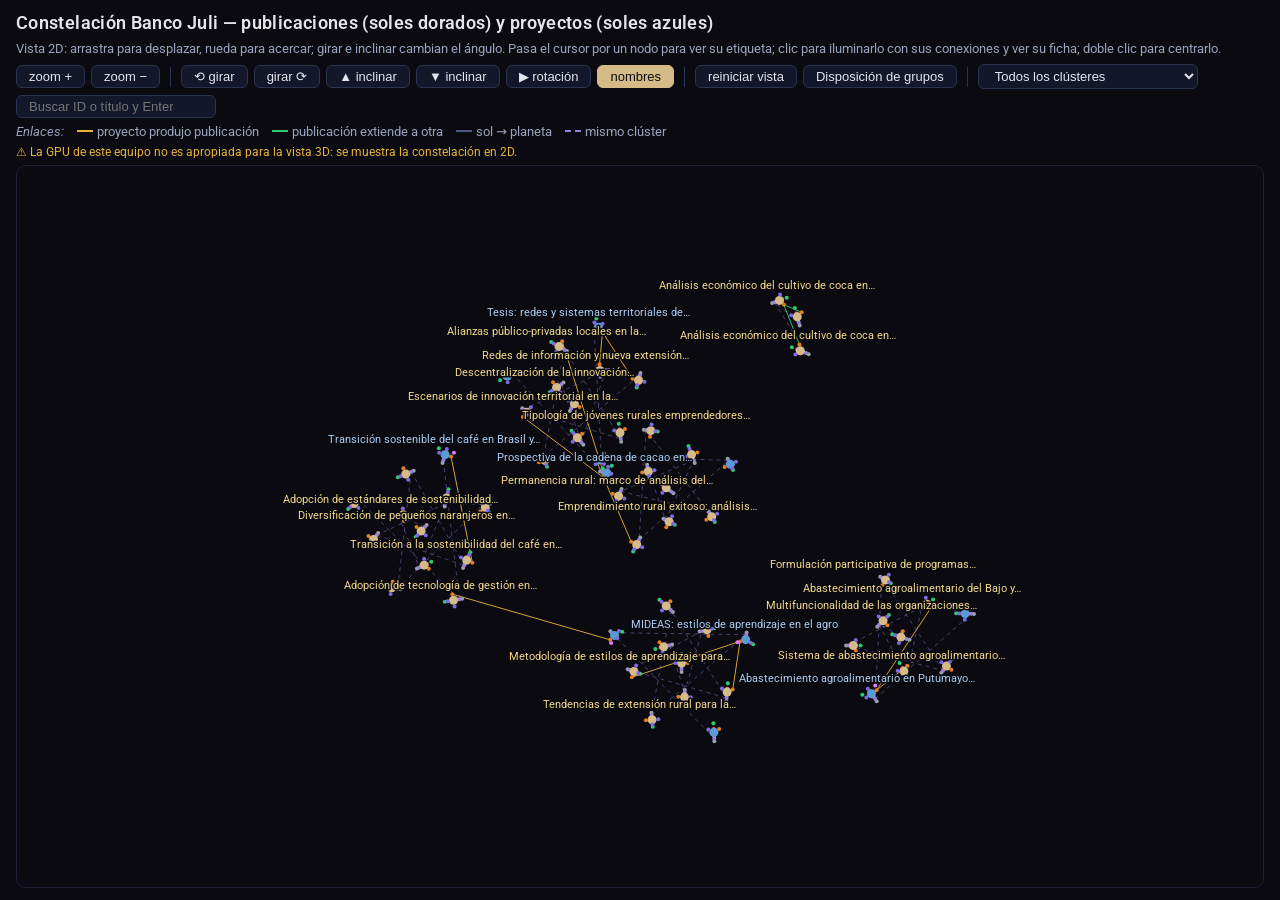
==== docs/constelacion.html @ fb297fea "docs: generate cards and GitHub Pages site, rewrite README" ====
<!doctype html>
<html lang="es">
<head>
<meta charset="utf-8">
<meta name="viewport" content="width=device-width, initial-scale=1">
<title>Constelación · Banco Juli</title>
<link rel="icon" href="favicon.ico?v=2" sizes="any">
<link rel="icon" type="image/png" href="favicon.png?v=2">
<link rel="apple-touch-icon" href="apple-touch-icon.png?v=2">
<link rel="preconnect" href="https://fonts.googleapis.com">
<link rel="stylesheet" href="https://fonts.googleapis.com/css2?family=Roboto:wght@400;500;700&family=Roboto+Condensed:wght@600;700&display=swap">
<style>
html,body{height:100%}
body{font-family:Roboto,system-ui,sans-serif;background:#0a0a10;color:#e4e4ed;margin:0;padding:12px 16px;box-sizing:border-box;display:flex;flex-direction:column}
h1{font-size:18px;font-weight:600;margin:0 0 8px;letter-spacing:.02em}
#help{color:#9aa3bd;font-size:13px;margin:0 0 8px}
#rellegend,#toolbar{margin:0 0 6px;font-size:13px;color:#9aa3bd}
.dot{display:inline-block;width:16px;height:0;border-top:2px solid;margin:0 4px 3px 10px;vertical-align:middle}
#toolbar{display:flex;flex-wrap:wrap;gap:6px;align-items:center}
#toolbar button,#toolbar input,#toolbar select{font-size:13px;padding:3px 12px;background:#14172a;color:#e4e4ed;border:1px solid #2a3350;border-radius:6px}
#toolbar button{cursor:pointer}
#toolbar button.on{background:#d5bb87;color:#0a0a10;border-color:#d5bb87}
#toolbar .sep{width:1px;height:20px;background:#2a3350;margin:0 4px}
#toolbar input{width:200px;max-width:100%}
#toolbar select{max-width:220px;cursor:pointer}
#toolbar select.on{border-color:#d5bb87;color:#efd9af}
body.embedded{padding:8px 10px}
body.embedded h1,body.embedded #help{display:none}
.atlas-tip{max-width:340px;white-space:normal!important;text-align:center;line-height:1.3;z-index:5}
#stage{flex:1 1 auto;display:flex;gap:10px;min-height:360px}
#sky{position:relative}
#sky canvas{display:block;width:100%;height:100%}
#gpunote{margin:0 0 6px;font-size:12px;color:#e8b339}
.atlas-names{position:absolute;inset:0;pointer-events:none;overflow:hidden;z-index:4}
.atlas-names div{position:absolute;left:0;top:0;font:11px Roboto,system-ui,sans-serif;white-space:nowrap;text-shadow:0 0 3px #0a0a10,0 0 3px #0a0a10,0 0 6px #0a0a10}
.atlas-names .art{color:#f3d98b}
.atlas-names .pro{color:#a9cdf0}
.atlas-names .lit{font-weight:600;color:#fff}
#gpunote[hidden]{display:none}
.sky{flex:1 1 auto;min-width:0;background:#0a0a10;border:1px solid #1e2236;border-radius:10px;overflow:hidden;cursor:grab}
.sky:active{cursor:grabbing}
#side{flex:0 0 360px;display:none;overflow:auto;background:#11131f;border:1px solid #d5bb87;border-radius:10px;padding:14px 16px;box-shadow:0 0 40px rgba(213,187,135,.18);font-size:13px;line-height:1.45}
#side.open{display:block}
#side h3{margin:4px 0 6px;font-size:15px;line-height:1.3}
#side h4{margin:12px 0 4px;font-size:12px;text-transform:uppercase;letter-spacing:.06em;color:#d5bb87}
#side p{margin:0 0 6px;color:#c9cfe2}
#side .meta{color:#9aa3bd;font-size:12px}
#side .focus{border-left:3px solid #e8b339;padding-left:10px;color:#e4e4ed}
#side .pill{display:inline-block;padding:1px 8px;border-radius:10px;font-size:11px;margin:0 4px 4px 0;border:1px solid #2a3350;background:#14172a}
#side .pill.art{border-color:#e8b339;color:#e8b339}
#side .pill.pro{border-color:#5b9bd5;color:#5b9bd5}
#side ol{margin:0;padding-left:18px}
#side li{margin:0 0 6px}
#side li button{all:unset;cursor:pointer;color:#e4e4ed}
#side li button:hover,#side li button:focus-visible{color:#e8b339;text-decoration:underline}
#side .score{color:#9aa3bd;font-size:11px}
#sideclose{float:right;cursor:pointer;font-size:13px;padding:2px 10px;background:#1a1d2e;color:#e4e4ed;border:1px solid #2a3350;border-radius:6px}
@media (max-width:820px){html,body{height:auto}body{min-height:100%}#stage{flex-direction:column}.sky{flex:0 0 auto;height:52vh;min-height:280px}#side{flex:0 0 auto;max-height:none}#toolbar .sep{display:none}
  /* One scrollable row of controls, so the sky keeps most of a phone screen. */
  #toolbar{flex-wrap:nowrap;overflow-x:auto;scrollbar-width:none;padding-bottom:2px}
  #toolbar::-webkit-scrollbar{display:none}
  #toolbar>*{flex:0 0 auto}
  #toolbar input{width:170px}
  #rellegend{font-size:11px;line-height:1.5}
  body.embedded .sky{height:calc(100vh - 96px)}}
@media (pointer:coarse){#toolbar button,#toolbar input,#toolbar select{font-size:16px;padding:7px 12px}#sideclose{padding:6px 12px}}
</style>
</head>
<body>
<h1>Constelación Banco Juli — publicaciones (soles dorados) y proyectos (soles azules)</h1>
<div id="help">Arrastra para rotar, clic derecho para desplazar, rueda para acercar. Pasa el cursor por un nodo para ver su etiqueta; clic para iluminarlo con sus conexiones y ver su ficha y los 5 más relacionados; doble clic para volar hasta él.</div>
<div id="toolbar">
  <button id="zoomin" title="Acercar">zoom +</button>
  <button id="zoomout" title="Alejar">zoom −</button>
  <span class="sep"></span>
  <button id="spinleft" title="Girar a la izquierda">⟲ girar</button>
  <button id="spinright" title="Girar a la derecha">girar ⟳</button>
  <button id="tiltup" title="Inclinar hacia arriba">▲ inclinar</button>
  <button id="tiltdown" title="Inclinar hacia abajo">▼ inclinar</button>
  <button id="autorotate" class="on" title="Rotación automática">⏸ rotación</button>
  <button id="names" class="on" title="Mostrar u ocultar los nombres; solo se dibujan los que no se tapan, y acercar muestra más">nombres</button>
  <span class="sep"></span>
  <button id="zoomreset" title="Vista inicial y sin selección">reiniciar vista</button>
  <button id="grouplayout" title="Reordena los sistemas por clúster; púlsalo de nuevo para volver">Disposición de grupos</button>
  <span class="sep"></span>
  <select id="famselect" aria-label="Filtrar por clúster"><option value="">Todos los clústeres</option></select>
  <input id="find" type="search" list="findlist" placeholder="Buscar ID o título y Enter" aria-label="Buscar nodo">
  <datalist id="findlist"></datalist>
</div>
<div id="rellegend"><em>Enlaces:</em> <span class="dot" style="border-color:#e8b339"></span>proyecto produjo publicación <span class="dot" style="border-color:#2ecc71"></span>publicación extiende a otra <span class="dot" style="border-color:#4a5a80"></span>sol → planeta <span class="dot" style="border-color:#9b7ede;border-top-style:dashed"></span>mismo clúster</div>
<div id="gpunote" role="status" hidden></div>
<div id="stage">
  <div id="sky" class="sky"></div>
  <aside id="side" aria-live="polite"><button id="sideclose">cerrar</button><div id="sidebody"></div></aside>
</div>
<script type="application/json" id="atlas-data">{"version": 1, "atlas": {"systems": [{"id": "A001", "title": "A001", "planets": [{"id": "sun", "slot": "sun", "orbit": 0, "label": "A001 \u00b7 Dinamizaci\u00f3n de sistemas territoriales de innovaci\u00f3n", "detail": "Libro (2026). Dinamizaci\u00f3n de sistemas territoriales de innovaci\u00f3n en el sector agropecuario colombiano", "tip": "A001 \u00b7 Libro 2026 \u00b7 Dinamizaci\u00f3n de sistemas territoriales de innovaci\u00f3n", "provenance": "openalex", "evidence": {"quote": "Esta obra, propone lineamientos para el fortalecimiento de la innovaci\u00f3n en el sector agropecuario, a trav\u00e9s de la dinamizaci\u00f3n de los Sistemas Territoriales de Innovaci\u00f3n Agropecuaria (STIA), concebidos como espacios para la articulaci\u00f3n institucional y consolidaci\u00f3n de procesos de ciencia, tecnolog\u00eda e innovaci\u00f3n en los territorios, en los cuales los actores locales interact\u00faan para resolver desaf\u00edos y aprovechar o", "origin": "https://doi.org/10.22517/9786285010972", "retrieved": "2026-11-19"}}, {"id": "app", "slot": "application", "orbit": 1, "label": "Aplicaci\u00f3n", "detail": "Sector agropecuario colombiano y sus Sistemas Territoriales de Innovaci\u00f3n Agropecuaria (STIA) en el marco del Sistema Nacional de Innovaci\u00f3n Agropecuaria (SNIA).", "tip": "Aplicaci\u00f3n: Sector agropecuario colombiano y sus Sistemas Territoriales de Innovaci\u00f3n\u2026", "provenance": "openalex", "evidence": {"quote": "Esta obra, propone lineamientos para el fortalecimiento de la innovaci\u00f3n en el sector agropecuario, a trav\u00e9s de la dinamizaci\u00f3n de los Sistemas Territoriales de Innovaci\u00f3n Agropecuaria (STIA), concebidos como espacios para la articulaci\u00f3n institucional y consolidaci\u00f3n de procesos de ciencia, tecnolog\u00eda e innovaci\u00f3n en los territorios, en los cuales los actores locales interact\u00faan para resolver desaf\u00edos y aprovechar o", "origin": "https://doi.org/10.22517/9786285010972", "retrieved": "2026-11-19"}}, {"id": "prob", "slot": "problem", "orbit": 1, "label": "Problema", "detail": "La innovaci\u00f3n agropecuaria en los territorios requiere mayor articulaci\u00f3n institucional y consolidaci\u00f3n de procesos de ciencia, tecnolog\u00eda e innovaci\u00f3n entre actores locales.", "tip": "Problema: La innovaci\u00f3n agropecuaria en los territorios requiere mayor articulaci\u00f3n\u2026", "provenance": "openalex", "evidence": {"quote": "Esta obra, propone lineamientos para el fortalecimiento de la innovaci\u00f3n en el sector agropecuario, a trav\u00e9s de la dinamizaci\u00f3n de los Sistemas Territoriales de Innovaci\u00f3n Agropecuaria (STIA), concebidos como espacios para la articulaci\u00f3n institucional y consolidaci\u00f3n de procesos de ciencia, tecnolog\u00eda e innovaci\u00f3n en los territorios, en los cuales los actores locales interact\u00faan para resolver desaf\u00edos y aprovechar o", "origin": "https://doi.org/10.22517/9786285010972", "retrieved": "2026-11-19"}}, {"id": "nov", "slot": "novelty", "orbit": 2, "label": "Propuesta / novedad", "detail": "El libro propone lineamientos para dinamizar los STIA, construidos a partir de revisi\u00f3n de literatura, dise\u00f1o de categor\u00edas de an\u00e1lisis y b\u00fasqueda de consensos mediante juicio de expertos de los tres subsistemas del SNIA.", "tip": "Propuesta / novedad: El libro propone lineamientos para dinamizar los STIA, construidos\u2026", "provenance": "openalex", "evidence": {"quote": "Esta obra, propone lineamientos para el fortalecimiento de la innovaci\u00f3n en el sector agropecuario, a trav\u00e9s de la dinamizaci\u00f3n de los Sistemas Territoriales de Innovaci\u00f3n Agropecuaria (STIA), concebidos como espacios para la articulaci\u00f3n institucional y consolidaci\u00f3n de procesos de ciencia, tecnolog\u00eda e innovaci\u00f3n en los territorios, en los cuales los actores locales interact\u00faan para resolver desaf\u00edos y aprovechar o", "origin": "https://doi.org/10.22517/9786285010972", "retrieved": "2026-11-19"}}, {"id": "fam", "slot": "family", "orbit": 2, "label": "C03 Extensi\u00f3n rural y gesti\u00f3n del conocimiento", "detail": "Cl\u00faster C03", "tip": "Cl\u00faster C03 \u00b7 Extensi\u00f3n rural y gesti\u00f3n del conocimiento", "provenance": "openalex", "evidence": {"quote": "Esta obra, propone lineamientos para el fortalecimiento de la innovaci\u00f3n en el sector agropecuario, a trav\u00e9s de la dinamizaci\u00f3n de los Sistemas Territoriales de Innovaci\u00f3n Agropecuaria (STIA), concebidos como espacios para la articulaci\u00f3n institucional y consolidaci\u00f3n de procesos de ciencia, tecnolog\u00eda e innovaci\u00f3n en los territorios, en los cuales los actores locales interact\u00faan para resolver desaf\u00edos y aprovechar o", "origin": "https://doi.org/10.22517/9786285010972", "retrieved": "2026-11-19"}}, {"id": "topicT01", "slot": "topic_ai", "orbit": 2, "label": "T01 Sistemas territoriales de innovaci\u00f3n agr\u00edcola", "detail": "STIA, Sistema Nacional de Innovaci\u00f3n Agropecuaria, plataformas de innovaci\u00f3n, descentralizaci\u00f3n, pol\u00edticas de CTeI agropecuaria", "tip": "Tema T01 \u00b7 Sistemas territoriales de innovaci\u00f3n agr\u00edcola", "provenance": "openalex", "evidence": {"quote": "Esta obra, propone lineamientos para el fortalecimiento de la innovaci\u00f3n en el sector agropecuario, a trav\u00e9s de la dinamizaci\u00f3n de los Sistemas Territoriales de Innovaci\u00f3n Agropecuaria (STIA), concebidos como espacios para la articulaci\u00f3n institucional y consolidaci\u00f3n de procesos de ciencia, tecnolog\u00eda e innovaci\u00f3n en los territorios, en los cuales los actores locales interact\u00faan para resolver desaf\u00edos y aprovechar o", "origin": "https://doi.org/10.22517/9786285010972", "retrieved": "2026-11-19"}}, {"id": "topicT03", "slot": "topic_ai", "orbit": 2, "label": "T03 Extensi\u00f3n rural y gesti\u00f3n del conocimiento", "detail": "asistencia t\u00e9cnica, estilos de aprendizaje, aprendizaje de agricultores, g\u00e9nero en la extensi\u00f3n", "tip": "Tema T03 \u00b7 Extensi\u00f3n rural y gesti\u00f3n del conocimiento", "provenance": "openalex", "evidence": {"quote": "Esta obra, propone lineamientos para el fortalecimiento de la innovaci\u00f3n en el sector agropecuario, a trav\u00e9s de la dinamizaci\u00f3n de los Sistemas Territoriales de Innovaci\u00f3n Agropecuaria (STIA), concebidos como espacios para la articulaci\u00f3n institucional y consolidaci\u00f3n de procesos de ciencia, tecnolog\u00eda e innovaci\u00f3n en los territorios, en los cuales los actores locales interact\u00faan para resolver desaf\u00edos y aprovechar o", "origin": "https://doi.org/10.22517/9786285010972", "retrieved": "2026-11-19"}}, {"id": "res", "slot": "result", "orbit": 3, "label": "Resultados", "detail": "Se presentan orientaciones para la dinamizaci\u00f3n de los STIA organizadas en torno a los subsistemas de investigaci\u00f3n y desarrollo tecnol\u00f3gico, extensi\u00f3n agropecuaria y formaci\u00f3n y capacitaci\u00f3n para la innovaci\u00f3n.", "tip": "Resultados: Se presentan orientaciones para la dinamizaci\u00f3n de los STIA organizadas en\u2026", "provenance": "openalex", "evidence": {"quote": "Esta obra, propone lineamientos para el fortalecimiento de la innovaci\u00f3n en el sector agropecuario, a trav\u00e9s de la dinamizaci\u00f3n de los Sistemas Territoriales de Innovaci\u00f3n Agropecuaria (STIA), concebidos como espacios para la articulaci\u00f3n institucional y consolidaci\u00f3n de procesos de ciencia, tecnolog\u00eda e innovaci\u00f3n en los territorios, en los cuales los actores locales interact\u00faan para resolver desaf\u00edos y aprovechar o", "origin": "https://doi.org/10.22517/9786285010972", "retrieved": "2026-11-19"}}, {"id": "conc", "slot": "conclusion", "orbit": 3, "label": "Conclusiones", "detail": "Los STIA se conciben como espacios de articulaci\u00f3n institucional donde los actores locales interact\u00faan para resolver desaf\u00edos y aprovechar oportunidades territoriales.", "tip": "Conclusiones: Los STIA se conciben como espacios de articulaci\u00f3n institucional donde los\u2026", "provenance": "openalex", "evidence": {"quote": "Esta obra, propone lineamientos para el fortalecimiento de la innovaci\u00f3n en el sector agropecuario, a trav\u00e9s de la dinamizaci\u00f3n de los Sistemas Territoriales de Innovaci\u00f3n Agropecuaria (STIA), concebidos como espacios para la articulaci\u00f3n institucional y consolidaci\u00f3n de procesos de ciencia, tecnolog\u00eda e innovaci\u00f3n en los territorios, en los cuales los actores locales interact\u00faan para resolver desaf\u00edos y aprovechar o", "origin": "https://doi.org/10.22517/9786285010972", "retrieved": "2026-11-19"}}], "meta": {"kind": "articulo", "tipo": "Libro", "title": "Dinamizaci\u00f3n de sistemas territoriales de innovaci\u00f3n en el sector agropecuario colombiano", "name": "Dinamizaci\u00f3n de sistemas territoriales de\u2026", "years": "2026", "venue": "Universidad Tecnol\u00f3gica de Pereira eBooks", "cluster": "C03 Extensi\u00f3n rural y gesti\u00f3n del conocimiento", "temas": ["T01 Sistemas territoriales de innovaci\u00f3n agr\u00edcola", "T03 Extensi\u00f3n rural y gesti\u00f3n del conocimiento", "T10 Educaci\u00f3n rural y formaci\u00f3n"], "estado": "", "hermes": "", "aplicacion": "Sector agropecuario colombiano y sus Sistemas Territoriales de Innovaci\u00f3n Agropecuaria (STIA) en el marco del Sistema Nacional de Innovaci\u00f3n Agropecuaria (SNIA).", "problema": "La innovaci\u00f3n agropecuaria en los territorios requiere mayor articulaci\u00f3n institucional y consolidaci\u00f3n de procesos de ciencia, tecnolog\u00eda e innovaci\u00f3n entre actores locales.", "propuesta": "El libro propone lineamientos para dinamizar los STIA, construidos a partir de revisi\u00f3n de literatura, dise\u00f1o de categor\u00edas de an\u00e1lisis y b\u00fasqueda de consensos mediante juicio de expertos de los tres subsistemas del SNIA.", "resultados": "Se presentan orientaciones para la dinamizaci\u00f3n de los STIA organizadas en torno a los subsistemas de investigaci\u00f3n y desarrollo tecnol\u00f3gico, extensi\u00f3n agropecuaria y formaci\u00f3n y capacitaci\u00f3n para la innovaci\u00f3n.", "conclusiones": "Los STIA se conciben como espacios de articulaci\u00f3n institucional donde los actores locales interact\u00faan para resolver desaf\u00edos y aprovechar oportunidades territoriales.", "productos": "", "aliados": "", "top5": [{"id": "A006", "sim": 0.364, "kind": "articulo", "title": "Redes de colaboraci\u00f3n en el SNIA de Colombia"}, {"id": "A029", "sim": 0.29, "kind": "articulo", "title": "Metodolog\u00eda de estilos de aprendizaje para el agro"}, {"id": "A015", "sim": 0.284, "kind": "articulo", "title": "Descentralizaci\u00f3n de la innovaci\u00f3n agr\u00edcola en Latinoam\u00e9rica"}, {"id": "A035", "sim": 0.26, "kind": "articulo", "title": "Metodolog\u00eda MIDEAS de estilos de aprendizaje"}, {"id": "P006", "sim": 0.255, "kind": "proyecto", "title": "MIDEAS: estilos de aprendizaje en el agro"}]}}, {"id": "A002", "title": "A002", "planets": [{"id": "sun", "slot": "sun", "orbit": 0, "label": "A002 \u00b7 Diversificaci\u00f3n de peque\u00f1os naranjeros en la Huasteca", "detail": "Art\u00edculo (2026). Diversificaci\u00f3n productiva de peque\u00f1os productores de naranja en dos municipios de la Huasteca Potosina, M\u00e9xico", "tip": "A002 \u00b7 Art\u00edculo 2026 \u00b7 Diversificaci\u00f3n de peque\u00f1os naranjeros en la Huasteca", "provenance": "openalex", "evidence": {"quote": "This study analyzes the productive diversification of small-scale orange producers in Tampac\u00e1n (G1) and Axtla de Terrazas (G2), Huasteca Potosina, Mexico. Area, diversification, and productive profile were evaluated through interviews with 54 producers and nonparametric analyses (Kruskal-Wallis, chi-square, and Spearman's correlation). Producers own an average of 3 ha, allocating 2 ha to orange cultivation in hilly a", "origin": "https://doi.org/10.15174/au.2026.4750", "retrieved": "2026-11-19"}}, {"id": "app", "slot": "application", "orbit": 1, "label": "Aplicaci\u00f3n", "detail": "Peque\u00f1os productores de naranja de Tampac\u00e1n y Axtla de Terrazas, en la Huasteca Potosina (M\u00e9xico).", "tip": "Aplicaci\u00f3n: Peque\u00f1os productores de naranja de Tampac\u00e1n y Axtla de Terrazas, en la\u2026", "provenance": "openalex", "evidence": {"quote": "This study analyzes the productive diversification of small-scale orange producers in Tampac\u00e1n (G1) and Axtla de Terrazas (G2), Huasteca Potosina, Mexico. Area, diversification, and productive profile were evaluated through interviews with 54 producers and nonparametric analyses (Kruskal-Wallis, chi-square, and Spearman's correlation). Producers own an average of 3 ha, allocating 2 ha to orange cultivation in hilly a", "origin": "https://doi.org/10.15174/au.2026.4750", "retrieved": "2026-11-19"}}, {"id": "prob", "slot": "problem", "orbit": 1, "label": "Problema", "detail": "Los peque\u00f1os citricultores dependen fuertemente del cultivo de naranja y se desconoce el grado y los determinantes de su diversificaci\u00f3n productiva.", "tip": "Problema: Los peque\u00f1os citricultores dependen fuertemente del cultivo de naranja y se\u2026", "provenance": "openalex", "evidence": {"quote": "This study analyzes the productive diversification of small-scale orange producers in Tampac\u00e1n (G1) and Axtla de Terrazas (G2), Huasteca Potosina, Mexico. Area, diversification, and productive profile were evaluated through interviews with 54 producers and nonparametric analyses (Kruskal-Wallis, chi-square, and Spearman's correlation). Producers own an average of 3 ha, allocating 2 ha to orange cultivation in hilly a", "origin": "https://doi.org/10.15174/au.2026.4750", "retrieved": "2026-11-19"}}, {"id": "nov", "slot": "novelty", "orbit": 2, "label": "Propuesta / novedad", "detail": "Se analizan superficie, diversificaci\u00f3n y perfil productivo de dos grupos de productores mediante entrevistas y pruebas no param\u00e9tricas, relacionando el \u00e1rea de naranja con un \u00edndice de diversificaci\u00f3n.", "tip": "Propuesta / novedad: Se analizan superficie, diversificaci\u00f3n y perfil productivo de dos\u2026", "provenance": "openalex", "evidence": {"quote": "This study analyzes the productive diversification of small-scale orange producers in Tampac\u00e1n (G1) and Axtla de Terrazas (G2), Huasteca Potosina, Mexico. Area, diversification, and productive profile were evaluated through interviews with 54 producers and nonparametric analyses (Kruskal-Wallis, chi-square, and Spearman's correlation). Producers own an average of 3 ha, allocating 2 ha to orange cultivation in hilly a", "origin": "https://doi.org/10.15174/au.2026.4750", "retrieved": "2026-11-19"}}, {"id": "fam", "slot": "family", "orbit": 2, "label": "C05 Adopci\u00f3n tecnol\u00f3gica, sostenibilidad y asociatividad", "detail": "Cl\u00faster C05", "tip": "Cl\u00faster C05 \u00b7 Adopci\u00f3n tecnol\u00f3gica, sostenibilidad y asociatividad", "provenance": "openalex", "evidence": {"quote": "This study analyzes the productive diversification of small-scale orange producers in Tampac\u00e1n (G1) and Axtla de Terrazas (G2), Huasteca Potosina, Mexico. Area, diversification, and productive profile were evaluated through interviews with 54 producers and nonparametric analyses (Kruskal-Wallis, chi-square, and Spearman's correlation). Producers own an average of 3 ha, allocating 2 ha to orange cultivation in hilly a", "origin": "https://doi.org/10.15174/au.2026.4750", "retrieved": "2026-11-19"}}, {"id": "topicT09", "slot": "topic_ai", "orbit": 2, "label": "T09 Econom\u00eda y desarrollo agr\u00edcola", "detail": "din\u00e1mica de desarrollo agr\u00edcola, an\u00e1lisis econ\u00f3mico de cultivos, cultivos il\u00edcitos, agronegocios, diversificaci\u00f3n productiva", "tip": "Tema T09 \u00b7 Econom\u00eda y desarrollo agr\u00edcola", "provenance": "openalex", "evidence": {"quote": "This study analyzes the productive diversification of small-scale orange producers in Tampac\u00e1n (G1) and Axtla de Terrazas (G2), Huasteca Potosina, Mexico. Area, diversification, and productive profile were evaluated through interviews with 54 producers and nonparametric analyses (Kruskal-Wallis, chi-square, and Spearman's correlation). Producers own an average of 3 ha, allocating 2 ha to orange cultivation in hilly a", "origin": "https://doi.org/10.15174/au.2026.4750", "retrieved": "2026-11-19"}}, {"id": "topicT06", "slot": "topic_ai", "orbit": 2, "label": "T06 Cadenas agroindustriales y de valor", "detail": "cacao, caf\u00e9, l\u00e1cteos, panela, naranja, prospectiva, alianzas p\u00fablico-privadas, transici\u00f3n a la sostenibilidad", "tip": "Tema T06 \u00b7 Cadenas agroindustriales y de valor", "provenance": "openalex", "evidence": {"quote": "This study analyzes the productive diversification of small-scale orange producers in Tampac\u00e1n (G1) and Axtla de Terrazas (G2), Huasteca Potosina, Mexico. Area, diversification, and productive profile were evaluated through interviews with 54 producers and nonparametric analyses (Kruskal-Wallis, chi-square, and Spearman's correlation). Producers own an average of 3 ha, allocating 2 ha to orange cultivation in hilly a", "origin": "https://doi.org/10.15174/au.2026.4750", "retrieved": "2026-11-19"}}, {"id": "res", "slot": "result", "orbit": 3, "label": "Resultados", "detail": "Con 54 productores, el promedio es de 3 ha, de las cuales 2 ha se destinan a naranja; diversific\u00f3 el 25 % del grupo 1 (granos b\u00e1sicos) y el 37,5 % del grupo 2 (c\u00edtricos, ca\u00f1a y caf\u00e9). Se hall\u00f3 correlaci\u00f3n negativa entre superficie de naranja e \u00edndice de diversificaci\u00f3n (rho = -0,287; p = 0,036).", "tip": "Resultados: Con 54 productores, el promedio es de 3 ha, de las cuales 2 ha se destinan a\u2026", "provenance": "openalex", "evidence": {"quote": "This study analyzes the productive diversification of small-scale orange producers in Tampac\u00e1n (G1) and Axtla de Terrazas (G2), Huasteca Potosina, Mexico. Area, diversification, and productive profile were evaluated through interviews with 54 producers and nonparametric analyses (Kruskal-Wallis, chi-square, and Spearman's correlation). Producers own an average of 3 ha, allocating 2 ha to orange cultivation in hilly a", "origin": "https://doi.org/10.15174/au.2026.4750", "retrieved": "2026-11-19"}}, {"id": "conc", "slot": "conclusion", "orbit": 3, "label": "Conclusiones", "detail": "Los productores con mayor superficie de naranja diversifican menos, por lo que se recomiendan estrategias integrales que incorporen la diversificaci\u00f3n productiva para mejorar la citricultura.", "tip": "Conclusiones: Los productores con mayor superficie de naranja diversifican menos, por lo\u2026", "provenance": "openalex", "evidence": {"quote": "This study analyzes the productive diversification of small-scale orange producers in Tampac\u00e1n (G1) and Axtla de Terrazas (G2), Huasteca Potosina, Mexico. Area, diversification, and productive profile were evaluated through interviews with 54 producers and nonparametric analyses (Kruskal-Wallis, chi-square, and Spearman's correlation). Producers own an average of 3 ha, allocating 2 ha to orange cultivation in hilly a", "origin": "https://doi.org/10.15174/au.2026.4750", "retrieved": "2026-11-19"}}], "meta": {"kind": "articulo", "tipo": "Art\u00edculo", "title": "Diversificaci\u00f3n productiva de peque\u00f1os productores de naranja en dos municipios de la Huasteca Potosina, M\u00e9xico", "name": "Diversificaci\u00f3n de peque\u00f1os naranjeros en\u2026", "years": "2026", "venue": "Acta Universitaria", "cluster": "C05 Adopci\u00f3n tecnol\u00f3gica, sostenibilidad y asociatividad", "temas": ["T09 Econom\u00eda y desarrollo agr\u00edcola", "T06 Cadenas agroindustriales y de valor"], "estado": "", "hermes": "", "aplicacion": "Peque\u00f1os productores de naranja de Tampac\u00e1n y Axtla de Terrazas, en la Huasteca Potosina (M\u00e9xico).", "problema": "Los peque\u00f1os citricultores dependen fuertemente del cultivo de naranja y se desconoce el grado y los determinantes de su diversificaci\u00f3n productiva.", "propuesta": "Se analizan superficie, diversificaci\u00f3n y perfil productivo de dos grupos de productores mediante entrevistas y pruebas no param\u00e9tricas, relacionando el \u00e1rea de naranja con un \u00edndice de diversificaci\u00f3n.", "resultados": "Con 54 productores, el promedio es de 3 ha, de las cuales 2 ha se destinan a naranja; diversific\u00f3 el 25 % del grupo 1 (granos b\u00e1sicos) y el 37,5 % del grupo 2 (c\u00edtricos, ca\u00f1a y caf\u00e9). Se hall\u00f3 correlaci\u00f3n negativa entre superficie de naranja e \u00edndice de diversificaci\u00f3n (rho = -0,287; p = 0,036).", "conclusiones": "Los productores con mayor superficie de naranja diversifican menos, por lo que se recomiendan estrategias integrales que incorporen la diversificaci\u00f3n productiva para mejorar la citricultura.", "productos": "", "aliados": "", "top5": [{"id": "A003", "sim": 0.312, "kind": "articulo", "title": "Adopci\u00f3n de est\u00e1ndares de sostenibilidad en caficultores"}, {"id": "P007", "sim": 0.16, "kind": "proyecto", "title": "Tesis: redes y sistemas territoriales de innovaci\u00f3n"}, {"id": "A028", "sim": 0.151, "kind": "articulo", "title": "Territorio panelero de Sup\u00eda desde el enfoque SIAL"}, {"id": "A031", "sim": 0.148, "kind": "articulo", "title": "Redes de confianza e innovaci\u00f3n en productores de aguacate"}, {"id": "A014", "sim": 0.129, "kind": "articulo", "title": "Aprendizaje de lecheros mediante visitas guiadas"}]}}, {"id": "A003", "title": "A003", "planets": [{"id": "sun", "slot": "sun", "orbit": 0, "label": "A003 \u00b7 Adopci\u00f3n de est\u00e1ndares de sostenibilidad en caficultores", "detail": "Art\u00edculo (2026). La adopci\u00f3n de est\u00e1ndares voluntarios de sostenibilidad en peque\u00f1os productores de caf\u00e9: una perspectiva multinivel en Colombia", "tip": "A003 \u00b7 Art\u00edculo 2026 \u00b7 Adopci\u00f3n de est\u00e1ndares de sostenibilidad en caficultores", "provenance": "openalex", "evidence": {"quote": "This study analyzed the adoption of Voluntary Sustainability Standards (VSS) among small coffee producers in the municipality of Quinch\u00eda, Colombia. A multilevel analytical framework was implemented, that is, variables at the micro, meso, and macro levels that motivate or constrain the adoption of VSS at a micro-regional scale. A survey was conducted among 30 small producers and chi-square tests were also used to det", "origin": "https://doi.org/10.19053/uptc.20278306.v16.n1.2026.20702", "retrieved": "2026-11-19"}}, {"id": "app", "slot": "application", "orbit": 1, "label": "Aplicaci\u00f3n", "detail": "Peque\u00f1os productores de caf\u00e9 del municipio de Quinch\u00eda (Colombia).", "tip": "Aplicaci\u00f3n: Peque\u00f1os productores de caf\u00e9 del municipio de Quinch\u00eda (Colombia).", "provenance": "openalex", "evidence": {"quote": "This study analyzed the adoption of Voluntary Sustainability Standards (VSS) among small coffee producers in the municipality of Quinch\u00eda, Colombia. A multilevel analytical framework was implemented, that is, variables at the micro, meso, and macro levels that motivate or constrain the adoption of VSS at a micro-regional scale. A survey was conducted among 30 small producers and chi-square tests were also used to det", "origin": "https://doi.org/10.19053/uptc.20278306.v16.n1.2026.20702", "retrieved": "2026-11-19"}}, {"id": "prob", "slot": "problem", "orbit": 1, "label": "Problema", "detail": "El mercado induce a los caficultores a implementar est\u00e1ndares voluntarios de sostenibilidad (EVS), pero no son claros los factores que motivan o restringen su adopci\u00f3n.", "tip": "Problema: El mercado induce a los caficultores a implementar est\u00e1ndares voluntarios de\u2026", "provenance": "openalex", "evidence": {"quote": "This study analyzed the adoption of Voluntary Sustainability Standards (VSS) among small coffee producers in the municipality of Quinch\u00eda, Colombia. A multilevel analytical framework was implemented, that is, variables at the micro, meso, and macro levels that motivate or constrain the adoption of VSS at a micro-regional scale. A survey was conducted among 30 small producers and chi-square tests were also used to det", "origin": "https://doi.org/10.19053/uptc.20278306.v16.n1.2026.20702", "retrieved": "2026-11-19"}}, {"id": "nov", "slot": "novelty", "orbit": 2, "label": "Propuesta / novedad", "detail": "Se aplica un marco anal\u00edtico multinivel que integra variables micro, meso y macro para explicar la adopci\u00f3n de EVS a escala microrregional.", "tip": "Propuesta / novedad: Se aplica un marco anal\u00edtico multinivel que integra variables\u2026", "provenance": "openalex", "evidence": {"quote": "This study analyzed the adoption of Voluntary Sustainability Standards (VSS) among small coffee producers in the municipality of Quinch\u00eda, Colombia. A multilevel analytical framework was implemented, that is, variables at the micro, meso, and macro levels that motivate or constrain the adoption of VSS at a micro-regional scale. A survey was conducted among 30 small producers and chi-square tests were also used to det", "origin": "https://doi.org/10.19053/uptc.20278306.v16.n1.2026.20702", "retrieved": "2026-11-19"}}, {"id": "fam", "slot": "family", "orbit": 2, "label": "C05 Adopci\u00f3n tecnol\u00f3gica, sostenibilidad y asociatividad", "detail": "Cl\u00faster C05", "tip": "Cl\u00faster C05 \u00b7 Adopci\u00f3n tecnol\u00f3gica, sostenibilidad y asociatividad", "provenance": "openalex", "evidence": {"quote": "This study analyzed the adoption of Voluntary Sustainability Standards (VSS) among small coffee producers in the municipality of Quinch\u00eda, Colombia. A multilevel analytical framework was implemented, that is, variables at the micro, meso, and macro levels that motivate or constrain the adoption of VSS at a micro-regional scale. A survey was conducted among 30 small producers and chi-square tests were also used to det", "origin": "https://doi.org/10.19053/uptc.20278306.v16.n1.2026.20702", "retrieved": "2026-11-19"}}, {"id": "topicT04", "slot": "topic_ai", "orbit": 2, "label": "T04 Adopci\u00f3n de tecnolog\u00eda y pr\u00e1cticas sostenibles", "detail": "adopci\u00f3n tecnol\u00f3gica, est\u00e1ndares voluntarios de sostenibilidad, ganader\u00eda y lecher\u00eda, aguacate", "tip": "Tema T04 \u00b7 Adopci\u00f3n de tecnolog\u00eda y pr\u00e1cticas sostenibles", "provenance": "openalex", "evidence": {"quote": "This study analyzed the adoption of Voluntary Sustainability Standards (VSS) among small coffee producers in the municipality of Quinch\u00eda, Colombia. A multilevel analytical framework was implemented, that is, variables at the micro, meso, and macro levels that motivate or constrain the adoption of VSS at a micro-regional scale. A survey was conducted among 30 small producers and chi-square tests were also used to det", "origin": "https://doi.org/10.19053/uptc.20278306.v16.n1.2026.20702", "retrieved": "2026-11-19"}}, {"id": "topicT06", "slot": "topic_ai", "orbit": 2, "label": "T06 Cadenas agroindustriales y de valor", "detail": "cacao, caf\u00e9, l\u00e1cteos, panela, naranja, prospectiva, alianzas p\u00fablico-privadas, transici\u00f3n a la sostenibilidad", "tip": "Tema T06 \u00b7 Cadenas agroindustriales y de valor", "provenance": "openalex", "evidence": {"quote": "This study analyzed the adoption of Voluntary Sustainability Standards (VSS) among small coffee producers in the municipality of Quinch\u00eda, Colombia. A multilevel analytical framework was implemented, that is, variables at the micro, meso, and macro levels that motivate or constrain the adoption of VSS at a micro-regional scale. A survey was conducted among 30 small producers and chi-square tests were also used to det", "origin": "https://doi.org/10.19053/uptc.20278306.v16.n1.2026.20702", "retrieved": "2026-11-19"}}, {"id": "res", "slot": "result", "orbit": 3, "label": "Resultados", "detail": "A partir de una encuesta a 30 productores y pruebas chi-cuadrado, se evidenci\u00f3 la influencia de los est\u00e1ndares laborales (nivel macro), la pertenencia a una asociaci\u00f3n de productores (nivel meso) y el manejo del cultivo y los costos de implementaci\u00f3n (nivel micro).", "tip": "Resultados: A partir de una encuesta a 30 productores y pruebas chi-cuadrado, se\u2026", "provenance": "openalex", "evidence": {"quote": "This study analyzed the adoption of Voluntary Sustainability Standards (VSS) among small coffee producers in the municipality of Quinch\u00eda, Colombia. A multilevel analytical framework was implemented, that is, variables at the micro, meso, and macro levels that motivate or constrain the adoption of VSS at a micro-regional scale. A survey was conducted among 30 small producers and chi-square tests were also used to det", "origin": "https://doi.org/10.19053/uptc.20278306.v16.n1.2026.20702", "retrieved": "2026-11-19"}}, {"id": "conc", "slot": "conclusion", "orbit": 3, "label": "Conclusiones", "detail": "El marco multinivel constituye un enfoque novedoso para comprender la adopci\u00f3n tecnol\u00f3gica de EVS en cadenas de valor agr\u00edcolas.", "tip": "Conclusiones: El marco multinivel constituye un enfoque novedoso para comprender la\u2026", "provenance": "openalex", "evidence": {"quote": "This study analyzed the adoption of Voluntary Sustainability Standards (VSS) among small coffee producers in the municipality of Quinch\u00eda, Colombia. A multilevel analytical framework was implemented, that is, variables at the micro, meso, and macro levels that motivate or constrain the adoption of VSS at a micro-regional scale. A survey was conducted among 30 small producers and chi-square tests were also used to det", "origin": "https://doi.org/10.19053/uptc.20278306.v16.n1.2026.20702", "retrieved": "2026-11-19"}}], "meta": {"kind": "articulo", "tipo": "Art\u00edculo", "title": "La adopci\u00f3n de est\u00e1ndares voluntarios de sostenibilidad en peque\u00f1os productores de caf\u00e9: una perspectiva multinivel en Colombia", "name": "Adopci\u00f3n de est\u00e1ndares de sostenibilidad\u2026", "years": "2026", "venue": "Revista de Investigaci\u00f3n Desarrollo e Innovaci\u00f3n", "cluster": "C05 Adopci\u00f3n tecnol\u00f3gica, sostenibilidad y asociatividad", "temas": ["T04 Adopci\u00f3n de tecnolog\u00eda y pr\u00e1cticas sostenibles", "T06 Cadenas agroindustriales y de valor", "T05 Asociatividad y agroempresas rurales"], "estado": "", "hermes": "", "aplicacion": "Peque\u00f1os productores de caf\u00e9 del municipio de Quinch\u00eda (Colombia).", "problema": "El mercado induce a los caficultores a implementar est\u00e1ndares voluntarios de sostenibilidad (EVS), pero no son claros los factores que motivan o restringen su adopci\u00f3n.", "propuesta": "Se aplica un marco anal\u00edtico multinivel que integra variables micro, meso y macro para explicar la adopci\u00f3n de EVS a escala microrregional.", "resultados": "A partir de una encuesta a 30 productores y pruebas chi-cuadrado, se evidenci\u00f3 la influencia de los est\u00e1ndares laborales (nivel macro), la pertenencia a una asociaci\u00f3n de productores (nivel meso) y el manejo del cultivo y los costos de implementaci\u00f3n (nivel micro).", "conclusiones": "El marco multinivel constituye un enfoque novedoso para comprender la adopci\u00f3n tecnol\u00f3gica de EVS en cadenas de valor agr\u00edcolas.", "productos": "", "aliados": "", "top5": [{"id": "P002", "sim": 0.458, "kind": "proyecto", "title": "Transici\u00f3n sostenible del caf\u00e9 en Brasil y Colombia"}, {"id": "A027", "sim": 0.402, "kind": "articulo", "title": "Transici\u00f3n a la sostenibilidad del caf\u00e9 en Brasil y Colombia"}, {"id": "A002", "sim": 0.312, "kind": "articulo", "title": "Diversificaci\u00f3n de peque\u00f1os naranjeros en la Huasteca"}, {"id": "A011", "sim": 0.193, "kind": "articulo", "title": "Adopci\u00f3n de pr\u00e1cticas ganaderas sostenibles en p\u00e1ramos"}, {"id": "A023", "sim": 0.17, "kind": "articulo", "title": "Adopci\u00f3n tecnol\u00f3gica y capital social en agroempresas"}]}}, {"id": "A004", "title": "A004", "planets": [{"id": "sun", "slot": "sun", "orbit": 0, "label": "A004 \u00b7 Redes en el ecosistema de emprendimiento rural de Caldas", "detail": "Art\u00edculo (2026). Mapping networks in rural entrepreneurship ecosystems at the regional level: The case of the department of Caldas (Colombia)", "tip": "A004 \u00b7 Art\u00edculo 2026 \u00b7 Redes en el ecosistema de emprendimiento rural de Caldas", "provenance": "openalex", "evidence": {"quote": "The aim of this study was to characterize the relationship networks and levels of interaction among stakeholders involved in the rural entrepreneurship ecosystem of the department of Caldas, Colombia. A total of 30 online questionnaires were administered to stakeholders belonging to 12 categories identified in the study area, including educational institutions, public entities, and companies. Subsequently, social net", "origin": "https://doi.org/10.15446/agron.colomb.v44n1.125596", "retrieved": "2026-11-19"}}, {"id": "app", "slot": "application", "orbit": 1, "label": "Aplicaci\u00f3n", "detail": "Ecosistema de emprendimiento rural del departamento de Caldas (Colombia).", "tip": "Aplicaci\u00f3n: Ecosistema de emprendimiento rural del departamento de Caldas (Colombia).", "provenance": "openalex", "evidence": {"quote": "The aim of this study was to characterize the relationship networks and levels of interaction among stakeholders involved in the rural entrepreneurship ecosystem of the department of Caldas, Colombia. A total of 30 online questionnaires were administered to stakeholders belonging to 12 categories identified in the study area, including educational institutions, public entities, and companies. Subsequently, social net", "origin": "https://doi.org/10.15446/agron.colomb.v44n1.125596", "retrieved": "2026-11-19"}}, {"id": "prob", "slot": "problem", "orbit": 1, "label": "Problema", "detail": "Se desconocen la estructura de relaciones y los niveles de interacci\u00f3n entre los actores que conforman el ecosistema de emprendimiento rural regional.", "tip": "Problema: Se desconocen la estructura de relaciones y los niveles de interacci\u00f3n entre\u2026", "provenance": "openalex", "evidence": {"quote": "The aim of this study was to characterize the relationship networks and levels of interaction among stakeholders involved in the rural entrepreneurship ecosystem of the department of Caldas, Colombia. A total of 30 online questionnaires were administered to stakeholders belonging to 12 categories identified in the study area, including educational institutions, public entities, and companies. Subsequently, social net", "origin": "https://doi.org/10.15446/agron.colomb.v44n1.125596", "retrieved": "2026-11-19"}}, {"id": "nov", "slot": "novelty", "orbit": 2, "label": "Propuesta / novedad", "detail": "Se caracterizan las redes de actores mediante an\u00e1lisis de redes sociales y una escala de v\u00ednculos de cinco niveles (reconocer, conocer, colaborar, cooperar y asociarse) asociados a valores relacionales.", "tip": "Propuesta / novedad: Se caracterizan las redes de actores mediante an\u00e1lisis de redes\u2026", "provenance": "openalex", "evidence": {"quote": "The aim of this study was to characterize the relationship networks and levels of interaction among stakeholders involved in the rural entrepreneurship ecosystem of the department of Caldas, Colombia. A total of 30 online questionnaires were administered to stakeholders belonging to 12 categories identified in the study area, including educational institutions, public entities, and companies. Subsequently, social net", "origin": "https://doi.org/10.15446/agron.colomb.v44n1.125596", "retrieved": "2026-11-19"}}, {"id": "fam", "slot": "family", "orbit": 2, "label": "C01 Emprendimiento rural y juventud", "detail": "Cl\u00faster C01", "tip": "Cl\u00faster C01 \u00b7 Emprendimiento rural y juventud", "provenance": "openalex", "evidence": {"quote": "The aim of this study was to characterize the relationship networks and levels of interaction among stakeholders involved in the rural entrepreneurship ecosystem of the department of Caldas, Colombia. A total of 30 online questionnaires were administered to stakeholders belonging to 12 categories identified in the study area, including educational institutions, public entities, and companies. Subsequently, social net", "origin": "https://doi.org/10.15446/agron.colomb.v44n1.125596", "retrieved": "2026-11-19"}}, {"id": "topicT07", "slot": "topic_ai", "orbit": 2, "label": "T07 Emprendimiento rural y juventud", "detail": "j\u00f3venes rurales, perfil emprendedor, permanencia territorial, ecosistemas de emprendimiento", "tip": "Tema T07 \u00b7 Emprendimiento rural y juventud", "provenance": "openalex", "evidence": {"quote": "The aim of this study was to characterize the relationship networks and levels of interaction among stakeholders involved in the rural entrepreneurship ecosystem of the department of Caldas, Colombia. A total of 30 online questionnaires were administered to stakeholders belonging to 12 categories identified in the study area, including educational institutions, public entities, and companies. Subsequently, social net", "origin": "https://doi.org/10.15446/agron.colomb.v44n1.125596", "retrieved": "2026-11-19"}}, {"id": "topicT02", "slot": "topic_ai", "orbit": 2, "label": "T02 Redes y capital social", "detail": "an\u00e1lisis de redes sociales, confianza, redes de informaci\u00f3n, colaboraci\u00f3n y conocimiento", "tip": "Tema T02 \u00b7 Redes y capital social", "provenance": "openalex", "evidence": {"quote": "The aim of this study was to characterize the relationship networks and levels of interaction among stakeholders involved in the rural entrepreneurship ecosystem of the department of Caldas, Colombia. A total of 30 online questionnaires were administered to stakeholders belonging to 12 categories identified in the study area, including educational institutions, public entities, and companies. Subsequently, social net", "origin": "https://doi.org/10.15446/agron.colomb.v44n1.125596", "retrieved": "2026-11-19"}}, {"id": "res", "slot": "result", "orbit": 3, "label": "Resultados", "detail": "Se aplicaron 30 cuestionarios en l\u00ednea a actores de 12 categor\u00edas (instituciones educativas, entidades p\u00fablicas y empresas, entre otras) y se calcularon indicadores de red.", "tip": "Resultados: Se aplicaron 30 cuestionarios en l\u00ednea a actores de 12 categor\u00edas\u2026", "provenance": "openalex", "evidence": {"quote": "The aim of this study was to characterize the relationship networks and levels of interaction among stakeholders involved in the rural entrepreneurship ecosystem of the department of Caldas, Colombia. A total of 30 online questionnaires were administered to stakeholders belonging to 12 categories identified in the study area, including educational institutions, public entities, and companies. Subsequently, social net", "origin": "https://doi.org/10.15446/agron.colomb.v44n1.125596", "retrieved": "2026-11-19"}}, {"id": "conc", "slot": "conclusion", "orbit": 3, "label": "Conclusiones", "detail": "Los indicadores reflejan un ecosistema de baja madurez institucional, con pocos v\u00ednculos basados en la confianza, considerada predictora de la capacidad de articulaci\u00f3n para promover el emprendimiento rural.", "tip": "Conclusiones: Los indicadores reflejan un ecosistema de baja madurez institucional, con\u2026", "provenance": "openalex", "evidence": {"quote": "The aim of this study was to characterize the relationship networks and levels of interaction among stakeholders involved in the rural entrepreneurship ecosystem of the department of Caldas, Colombia. A total of 30 online questionnaires were administered to stakeholders belonging to 12 categories identified in the study area, including educational institutions, public entities, and companies. Subsequently, social net", "origin": "https://doi.org/10.15446/agron.colomb.v44n1.125596", "retrieved": "2026-11-19"}}], "meta": {"kind": "articulo", "tipo": "Art\u00edculo", "title": "Mapping networks in rural entrepreneurship ecosystems at the regional level: The case of the department of Caldas (Colombia)", "name": "Redes en el ecosistema de emprendimiento\u2026", "years": "2026", "venue": "Agronom\u00eda Colombiana", "cluster": "C01 Emprendimiento rural y juventud", "temas": ["T07 Emprendimiento rural y juventud", "T02 Redes y capital social"], "estado": "", "hermes": "", "aplicacion": "Ecosistema de emprendimiento rural del departamento de Caldas (Colombia).", "problema": "Se desconocen la estructura de relaciones y los niveles de interacci\u00f3n entre los actores que conforman el ecosistema de emprendimiento rural regional.", "propuesta": "Se caracterizan las redes de actores mediante an\u00e1lisis de redes sociales y una escala de v\u00ednculos de cinco niveles (reconocer, conocer, colaborar, cooperar y asociarse) asociados a valores relacionales.", "resultados": "Se aplicaron 30 cuestionarios en l\u00ednea a actores de 12 categor\u00edas (instituciones educativas, entidades p\u00fablicas y empresas, entre otras) y se calcularon indicadores de red.", "conclusiones": "Los indicadores reflejan un ecosistema de baja madurez institucional, con pocos v\u00ednculos basados en la confianza, considerada predictora de la capacidad de articulaci\u00f3n para promover el emprendimiento rural.", "productos": "", "aliados": "", "top5": [{"id": "P001", "sim": 0.358, "kind": "proyecto", "title": "Permanencia de emprendimientos rurales en Caldas"}, {"id": "A008", "sim": 0.276, "kind": "articulo", "title": "Emprendimiento rural exitoso: an\u00e1lisis multidimensional"}, {"id": "A038", "sim": 0.264, "kind": "articulo", "title": "Redes de construcci\u00f3n de conocimiento en extensi\u00f3n rural"}, {"id": "A005", "sim": 0.224, "kind": "articulo", "title": "Marco conceptual del emprendimiento rural exitoso"}, {"id": "A031", "sim": 0.206, "kind": "articulo", "title": "Redes de confianza e innovaci\u00f3n en productores de aguacate"}]}}, {"id": "A005", "title": "A005", "planets": [{"id": "sun", "slot": "sun", "orbit": 0, "label": "A005 \u00b7 Marco conceptual del emprendimiento rural exitoso", "detail": "Art\u00edculo (2025). Construcci\u00f3n conceptual para el an\u00e1lisis del emprendimiento rural exitoso", "tip": "A005 \u00b7 Art\u00edculo 2025 \u00b7 Marco conceptual del emprendimiento rural exitoso", "provenance": "openalex", "evidence": {"quote": "La importancia del emprendimiento rural ha crecido en los \u00faltimos 10 a\u00f1os, especialmente por las implicaciones que tiene para el desarrollo rural en pa\u00edses en desarrollo como Colombia. El objetivo del estudio fue desarrollar un marco anal\u00edtico para abordar el emprendimiento rural exitoso. Este estudio fue exploratorio y cualitativo, se desarroll\u00f3 una b\u00fasqueda de literatura en bases de datos globales. A partir del an\u00e1", "origin": "https://doi.org/10.31910/rudca.v28.n2.2025.2858", "retrieved": "2026-11-19"}}, {"id": "app", "slot": "application", "orbit": 1, "label": "Aplicaci\u00f3n", "detail": "Emprendimiento rural en pa\u00edses en desarrollo, con \u00e9nfasis en Colombia y Am\u00e9rica Latina.", "tip": "Aplicaci\u00f3n: Emprendimiento rural en pa\u00edses en desarrollo, con \u00e9nfasis en Colombia y\u2026", "provenance": "openalex", "evidence": {"quote": "La importancia del emprendimiento rural ha crecido en los \u00faltimos 10 a\u00f1os, especialmente por las implicaciones que tiene para el desarrollo rural en pa\u00edses en desarrollo como Colombia. El objetivo del estudio fue desarrollar un marco anal\u00edtico para abordar el emprendimiento rural exitoso. Este estudio fue exploratorio y cualitativo, se desarroll\u00f3 una b\u00fasqueda de literatura en bases de datos globales. A partir del an\u00e1", "origin": "https://doi.org/10.31910/rudca.v28.n2.2025.2858", "retrieved": "2026-11-19"}}, {"id": "prob", "slot": "problem", "orbit": 1, "label": "Problema", "detail": "La informaci\u00f3n sobre emprendimiento rural est\u00e1 dispersa y no existe consenso sobre qu\u00e9 se entiende por \u00e9xito emprendedor en contextos rurales.", "tip": "Problema: La informaci\u00f3n sobre emprendimiento rural est\u00e1 dispersa y no existe consenso\u2026", "provenance": "openalex", "evidence": {"quote": "La importancia del emprendimiento rural ha crecido en los \u00faltimos 10 a\u00f1os, especialmente por las implicaciones que tiene para el desarrollo rural en pa\u00edses en desarrollo como Colombia. El objetivo del estudio fue desarrollar un marco anal\u00edtico para abordar el emprendimiento rural exitoso. Este estudio fue exploratorio y cualitativo, se desarroll\u00f3 una b\u00fasqueda de literatura en bases de datos globales. A partir del an\u00e1", "origin": "https://doi.org/10.31910/rudca.v28.n2.2025.2858", "retrieved": "2026-11-19"}}, {"id": "nov", "slot": "novelty", "orbit": 2, "label": "Propuesta / novedad", "detail": "Se construyen marcos anal\u00edticos del emprendimiento rural exitoso a partir de una revisi\u00f3n sistem\u00e1tica en bases de datos globales, diferenciando la literatura anglosajona y la latinoamericana.", "tip": "Propuesta / novedad: Se construyen marcos anal\u00edticos del emprendimiento rural exitoso a\u2026", "provenance": "openalex", "evidence": {"quote": "La importancia del emprendimiento rural ha crecido en los \u00faltimos 10 a\u00f1os, especialmente por las implicaciones que tiene para el desarrollo rural en pa\u00edses en desarrollo como Colombia. El objetivo del estudio fue desarrollar un marco anal\u00edtico para abordar el emprendimiento rural exitoso. Este estudio fue exploratorio y cualitativo, se desarroll\u00f3 una b\u00fasqueda de literatura en bases de datos globales. A partir del an\u00e1", "origin": "https://doi.org/10.31910/rudca.v28.n2.2025.2858", "retrieved": "2026-11-19"}}, {"id": "fam", "slot": "family", "orbit": 2, "label": "C01 Emprendimiento rural y juventud", "detail": "Cl\u00faster C01", "tip": "Cl\u00faster C01 \u00b7 Emprendimiento rural y juventud", "provenance": "openalex", "evidence": {"quote": "La importancia del emprendimiento rural ha crecido en los \u00faltimos 10 a\u00f1os, especialmente por las implicaciones que tiene para el desarrollo rural en pa\u00edses en desarrollo como Colombia. El objetivo del estudio fue desarrollar un marco anal\u00edtico para abordar el emprendimiento rural exitoso. Este estudio fue exploratorio y cualitativo, se desarroll\u00f3 una b\u00fasqueda de literatura en bases de datos globales. A partir del an\u00e1", "origin": "https://doi.org/10.31910/rudca.v28.n2.2025.2858", "retrieved": "2026-11-19"}}, {"id": "topicT07", "slot": "topic_ai", "orbit": 2, "label": "T07 Emprendimiento rural y juventud", "detail": "j\u00f3venes rurales, perfil emprendedor, permanencia territorial, ecosistemas de emprendimiento", "tip": "Tema T07 \u00b7 Emprendimiento rural y juventud", "provenance": "openalex", "evidence": {"quote": "La importancia del emprendimiento rural ha crecido en los \u00faltimos 10 a\u00f1os, especialmente por las implicaciones que tiene para el desarrollo rural en pa\u00edses en desarrollo como Colombia. El objetivo del estudio fue desarrollar un marco anal\u00edtico para abordar el emprendimiento rural exitoso. Este estudio fue exploratorio y cualitativo, se desarroll\u00f3 una b\u00fasqueda de literatura en bases de datos globales. A partir del an\u00e1", "origin": "https://doi.org/10.31910/rudca.v28.n2.2025.2858", "retrieved": "2026-11-19"}}, {"id": "topicT02", "slot": "topic_ai", "orbit": 2, "label": "T02 Redes y capital social", "detail": "an\u00e1lisis de redes sociales, confianza, redes de informaci\u00f3n, colaboraci\u00f3n y conocimiento", "tip": "Tema T02 \u00b7 Redes y capital social", "provenance": "openalex", "evidence": {"quote": "La importancia del emprendimiento rural ha crecido en los \u00faltimos 10 a\u00f1os, especialmente por las implicaciones que tiene para el desarrollo rural en pa\u00edses en desarrollo como Colombia. El objetivo del estudio fue desarrollar un marco anal\u00edtico para abordar el emprendimiento rural exitoso. Este estudio fue exploratorio y cualitativo, se desarroll\u00f3 una b\u00fasqueda de literatura en bases de datos globales. A partir del an\u00e1", "origin": "https://doi.org/10.31910/rudca.v28.n2.2025.2858", "retrieved": "2026-11-19"}}, {"id": "res", "slot": "result", "orbit": 3, "label": "Resultados", "detail": "Desde la literatura anglosajona se propone un modelo de entorno interno y externo (esp\u00edritu emprendedor, innovaci\u00f3n, servicios de apoyo, redes sociales y caracter\u00edsticas del territorio); desde la latinoamericana, un marco con una dimensi\u00f3n socio-tecnol\u00f3gica (capital social, redes, innovaci\u00f3n) y otra institucional (educaci\u00f3n, soporte institucional, financiamiento).", "tip": "Resultados: Desde la literatura anglosajona se propone un modelo de entorno interno y\u2026", "provenance": "openalex", "evidence": {"quote": "La importancia del emprendimiento rural ha crecido en los \u00faltimos 10 a\u00f1os, especialmente por las implicaciones que tiene para el desarrollo rural en pa\u00edses en desarrollo como Colombia. El objetivo del estudio fue desarrollar un marco anal\u00edtico para abordar el emprendimiento rural exitoso. Este estudio fue exploratorio y cualitativo, se desarroll\u00f3 una b\u00fasqueda de literatura en bases de datos globales. A partir del an\u00e1", "origin": "https://doi.org/10.31910/rudca.v28.n2.2025.2858", "retrieved": "2026-11-19"}}, {"id": "conc", "slot": "conclusion", "orbit": 3, "label": "Conclusiones", "detail": "El art\u00edculo aporta nuevos marcos conceptuales para abordar el \u00e9xito en el emprendimiento rural, adaptables a las realidades de Am\u00e9rica Latina.", "tip": "Conclusiones: El art\u00edculo aporta nuevos marcos conceptuales para abordar el \u00e9xito en el\u2026", "provenance": "openalex", "evidence": {"quote": "La importancia del emprendimiento rural ha crecido en los \u00faltimos 10 a\u00f1os, especialmente por las implicaciones que tiene para el desarrollo rural en pa\u00edses en desarrollo como Colombia. El objetivo del estudio fue desarrollar un marco anal\u00edtico para abordar el emprendimiento rural exitoso. Este estudio fue exploratorio y cualitativo, se desarroll\u00f3 una b\u00fasqueda de literatura en bases de datos globales. A partir del an\u00e1", "origin": "https://doi.org/10.31910/rudca.v28.n2.2025.2858", "retrieved": "2026-11-19"}}], "meta": {"kind": "articulo", "tipo": "Art\u00edculo", "title": "Construcci\u00f3n conceptual para el an\u00e1lisis del emprendimiento rural exitoso", "name": "Marco conceptual del emprendimiento rural\u2026", "years": "2025", "venue": "Revista U D C A Actualidad & Divulgaci\u00f3n Cient\u00edfica", "cluster": "C01 Emprendimiento rural y juventud", "temas": ["T07 Emprendimiento rural y juventud", "T02 Redes y capital social"], "estado": "", "hermes": "", "aplicacion": "Emprendimiento rural en pa\u00edses en desarrollo, con \u00e9nfasis en Colombia y Am\u00e9rica Latina.", "problema": "La informaci\u00f3n sobre emprendimiento rural est\u00e1 dispersa y no existe consenso sobre qu\u00e9 se entiende por \u00e9xito emprendedor en contextos rurales.", "propuesta": "Se construyen marcos anal\u00edticos del emprendimiento rural exitoso a partir de una revisi\u00f3n sistem\u00e1tica en bases de datos globales, diferenciando la literatura anglosajona y la latinoamericana.", "resultados": "Desde la literatura anglosajona se propone un modelo de entorno interno y externo (esp\u00edritu emprendedor, innovaci\u00f3n, servicios de apoyo, redes sociales y caracter\u00edsticas del territorio); desde la latinoamericana, un marco con una dimensi\u00f3n socio-tecnol\u00f3gica (capital social, redes, innovaci\u00f3n) y otra institucional (educaci\u00f3n, soporte institucional, financiamiento).", "conclusiones": "El art\u00edculo aporta nuevos marcos conceptuales para abordar el \u00e9xito en el emprendimiento rural, adaptables a las realidades de Am\u00e9rica Latina.", "productos": "", "aliados": "", "top5": [{"id": "A008", "sim": 0.38, "kind": "articulo", "title": "Emprendimiento rural exitoso: an\u00e1lisis multidimensional"}, {"id": "A015", "sim": 0.242, "kind": "articulo", "title": "Descentralizaci\u00f3n de la innovaci\u00f3n agr\u00edcola en Latinoam\u00e9rica"}, {"id": "A004", "sim": 0.224, "kind": "articulo", "title": "Redes en el ecosistema de emprendimiento rural de Caldas"}, {"id": "A019", "sim": 0.196, "kind": "articulo", "title": "Multifuncionalidad de las organizaciones asociativas rurales"}, {"id": "A010", "sim": 0.181, "kind": "articulo", "title": "Permanencia rural: marco de an\u00e1lisis del emprendedor rural"}]}}, {"id": "A006", "title": "A006", "planets": [{"id": "sun", "slot": "sun", "orbit": 0, "label": "A006 \u00b7 Redes de colaboraci\u00f3n en el SNIA de Colombia", "detail": "Art\u00edculo (2025). El enfoque de redes de colaboraci\u00f3n para el an\u00e1lisis del Sistema Nacional de Innovaci\u00f3n Agropecuaria en Colombia", "tip": "A006 \u00b7 Art\u00edculo 2025 \u00b7 Redes de colaboraci\u00f3n en el SNIA de Colombia", "provenance": "cvlac", "evidence": {"quote": "The study analyzed the collaboration network of the National Agricultural Innovation System (NAIS) in Colombia, to identify key actors and performance of functions. A survey to management and/or coordination staff of educational and research institutions, support actors and intermediaries, and companies that are part of the NAIS was applied. As a result, the overall collaboration network highlights the participation ", "origin": "https://doi.org/10.19053/uptc.20278306.v15.n1.2025.18824", "retrieved": "2026-11-19"}}, {"id": "app", "slot": "application", "orbit": 1, "label": "Aplicaci\u00f3n", "detail": "Sistema Nacional de Innovaci\u00f3n Agropecuaria (SNIA) de Colombia.", "tip": "Aplicaci\u00f3n: Sistema Nacional de Innovaci\u00f3n Agropecuaria (SNIA) de Colombia.", "provenance": "cvlac", "evidence": {"quote": "The study analyzed the collaboration network of the National Agricultural Innovation System (NAIS) in Colombia, to identify key actors and performance of functions. A survey to management and/or coordination staff of educational and research institutions, support actors and intermediaries, and companies that are part of the NAIS was applied. As a result, the overall collaboration network highlights the participation ", "origin": "https://doi.org/10.19053/uptc.20278306.v15.n1.2025.18824", "retrieved": "2026-11-19"}}, {"id": "prob", "slot": "problem", "orbit": 1, "label": "Problema", "detail": "Se requiere identificar los actores clave del SNIA y el desempe\u00f1o de sus funciones de innovaci\u00f3n.", "tip": "Problema: Se requiere identificar los actores clave del SNIA y el desempe\u00f1o de sus\u2026", "provenance": "cvlac", "evidence": {"quote": "The study analyzed the collaboration network of the National Agricultural Innovation System (NAIS) in Colombia, to identify key actors and performance of functions. A survey to management and/or coordination staff of educational and research institutions, support actors and intermediaries, and companies that are part of the NAIS was applied. As a result, the overall collaboration network highlights the participation ", "origin": "https://doi.org/10.19053/uptc.20278306.v15.n1.2025.18824", "retrieved": "2026-11-19"}}, {"id": "nov", "slot": "novelty", "orbit": 2, "label": "Propuesta / novedad", "detail": "Se analiza la red de colaboraci\u00f3n del SNIA mediante una encuesta a personal directivo de instituciones educativas y de investigaci\u00f3n, actores de apoyo, intermediarios y empresas, relacionando actores y funciones.", "tip": "Propuesta / novedad: Se analiza la red de colaboraci\u00f3n del SNIA mediante una encuesta a\u2026", "provenance": "cvlac", "evidence": {"quote": "The study analyzed the collaboration network of the National Agricultural Innovation System (NAIS) in Colombia, to identify key actors and performance of functions. A survey to management and/or coordination staff of educational and research institutions, support actors and intermediaries, and companies that are part of the NAIS was applied. As a result, the overall collaboration network highlights the participation ", "origin": "https://doi.org/10.19053/uptc.20278306.v15.n1.2025.18824", "retrieved": "2026-11-19"}}, {"id": "fam", "slot": "family", "orbit": 2, "label": "C02 Sistemas territoriales de innovaci\u00f3n agr\u00edcola", "detail": "Cl\u00faster C02", "tip": "Cl\u00faster C02 \u00b7 Sistemas territoriales de innovaci\u00f3n agr\u00edcola", "provenance": "cvlac", "evidence": {"quote": "The study analyzed the collaboration network of the National Agricultural Innovation System (NAIS) in Colombia, to identify key actors and performance of functions. A survey to management and/or coordination staff of educational and research institutions, support actors and intermediaries, and companies that are part of the NAIS was applied. As a result, the overall collaboration network highlights the participation ", "origin": "https://doi.org/10.19053/uptc.20278306.v15.n1.2025.18824", "retrieved": "2026-11-19"}}, {"id": "topicT01", "slot": "topic_ai", "orbit": 2, "label": "T01 Sistemas territoriales de innovaci\u00f3n agr\u00edcola", "detail": "STIA, Sistema Nacional de Innovaci\u00f3n Agropecuaria, plataformas de innovaci\u00f3n, descentralizaci\u00f3n, pol\u00edticas de CTeI agropecuaria", "tip": "Tema T01 \u00b7 Sistemas territoriales de innovaci\u00f3n agr\u00edcola", "provenance": "cvlac", "evidence": {"quote": "The study analyzed the collaboration network of the National Agricultural Innovation System (NAIS) in Colombia, to identify key actors and performance of functions. A survey to management and/or coordination staff of educational and research institutions, support actors and intermediaries, and companies that are part of the NAIS was applied. As a result, the overall collaboration network highlights the participation ", "origin": "https://doi.org/10.19053/uptc.20278306.v15.n1.2025.18824", "retrieved": "2026-11-19"}}, {"id": "topicT02", "slot": "topic_ai", "orbit": 2, "label": "T02 Redes y capital social", "detail": "an\u00e1lisis de redes sociales, confianza, redes de informaci\u00f3n, colaboraci\u00f3n y conocimiento", "tip": "Tema T02 \u00b7 Redes y capital social", "provenance": "cvlac", "evidence": {"quote": "The study analyzed the collaboration network of the National Agricultural Innovation System (NAIS) in Colombia, to identify key actors and performance of functions. A survey to management and/or coordination staff of educational and research institutions, support actors and intermediaries, and companies that are part of the NAIS was applied. As a result, the overall collaboration network highlights the participation ", "origin": "https://doi.org/10.19053/uptc.20278306.v15.n1.2025.18824", "retrieved": "2026-11-19"}}, {"id": "res", "slot": "result", "orbit": 3, "label": "Resultados", "detail": "La red general muestra la participaci\u00f3n de actores clave en sus cuatro dimensiones y redes densas en la relaci\u00f3n actor-funci\u00f3n, con actores que desempe\u00f1an varias funciones en paralelo. Las funciones de desarrollo de mercados, movilizaci\u00f3n de recursos y apoyo pol\u00edtico e institucional presentan menor participaci\u00f3n de actores importantes.", "tip": "Resultados: La red general muestra la participaci\u00f3n de actores clave en sus cuatro\u2026", "provenance": "cvlac", "evidence": {"quote": "The study analyzed the collaboration network of the National Agricultural Innovation System (NAIS) in Colombia, to identify key actors and performance of functions. A survey to management and/or coordination staff of educational and research institutions, support actors and intermediaries, and companies that are part of the NAIS was applied. As a result, the overall collaboration network highlights the participation ", "origin": "https://doi.org/10.19053/uptc.20278306.v15.n1.2025.18824", "retrieved": "2026-11-19"}}, {"id": "conc", "slot": "conclusion", "orbit": 3, "label": "Conclusiones", "detail": "Las redes de colaboraci\u00f3n, por su densidad y n\u00famero de relaciones, generan oportunidades para alianzas de coinnovaci\u00f3n, aunque algunas funciones del sistema siguen rezagadas.", "tip": "Conclusiones: Las redes de colaboraci\u00f3n, por su densidad y n\u00famero de relaciones, generan\u2026", "provenance": "cvlac", "evidence": {"quote": "The study analyzed the collaboration network of the National Agricultural Innovation System (NAIS) in Colombia, to identify key actors and performance of functions. A survey to management and/or coordination staff of educational and research institutions, support actors and intermediaries, and companies that are part of the NAIS was applied. As a result, the overall collaboration network highlights the participation ", "origin": "https://doi.org/10.19053/uptc.20278306.v15.n1.2025.18824", "retrieved": "2026-11-19"}}], "meta": {"kind": "articulo", "tipo": "Art\u00edculo", "title": "El enfoque de redes de colaboraci\u00f3n para el an\u00e1lisis del Sistema Nacional de Innovaci\u00f3n Agropecuaria en Colombia", "name": "Redes de colaboraci\u00f3n en el SNIA de Colombia", "years": "2025", "venue": "Revista De Investigaci\u00f3n, Desarrollo E Innovaci\u00f3n", "cluster": "C02 Sistemas territoriales de innovaci\u00f3n agr\u00edcola", "temas": ["T01 Sistemas territoriales de innovaci\u00f3n agr\u00edcola", "T02 Redes y capital social"], "estado": "", "hermes": "", "aplicacion": "Sistema Nacional de Innovaci\u00f3n Agropecuaria (SNIA) de Colombia.", "problema": "Se requiere identificar los actores clave del SNIA y el desempe\u00f1o de sus funciones de innovaci\u00f3n.", "propuesta": "Se analiza la red de colaboraci\u00f3n del SNIA mediante una encuesta a personal directivo de instituciones educativas y de investigaci\u00f3n, actores de apoyo, intermediarios y empresas, relacionando actores y funciones.", "resultados": "La red general muestra la participaci\u00f3n de actores clave en sus cuatro dimensiones y redes densas en la relaci\u00f3n actor-funci\u00f3n, con actores que desempe\u00f1an varias funciones en paralelo. Las funciones de desarrollo de mercados, movilizaci\u00f3n de recursos y apoyo pol\u00edtico e institucional presentan menor participaci\u00f3n de actores importantes.", "conclusiones": "Las redes de colaboraci\u00f3n, por su densidad y n\u00famero de relaciones, generan oportunidades para alianzas de coinnovaci\u00f3n, aunque algunas funciones del sistema siguen rezagadas.", "productos": "", "aliados": "", "top5": [{"id": "A001", "sim": 0.364, "kind": "articulo", "title": "Dinamizaci\u00f3n de sistemas territoriales de innovaci\u00f3n"}, {"id": "A020", "sim": 0.348, "kind": "articulo", "title": "Redes de informaci\u00f3n y nueva extensi\u00f3n rural local"}, {"id": "P003", "sim": 0.278, "kind": "proyecto", "title": "Evaluaci\u00f3n del Sistema de Innovaci\u00f3n Agropecuaria (FAO)"}, {"id": "P007", "sim": 0.263, "kind": "proyecto", "title": "Tesis: redes y sistemas territoriales de innovaci\u00f3n"}, {"id": "A038", "sim": 0.262, "kind": "articulo", "title": "Redes de construcci\u00f3n de conocimiento en extensi\u00f3n rural"}]}}, {"id": "A007", "title": "A007", "planets": [{"id": "sun", "slot": "sun", "orbit": 0, "label": "A007 \u00b7 G\u00e9nero en las pr\u00e1cticas de extensi\u00f3n rural en Colombia", "detail": "Art\u00edculo (2025). El rol del g\u00e9nero en las pr\u00e1cticas de extensi\u00f3n rural en Colombia", "tip": "A007 \u00b7 Art\u00edculo 2025 \u00b7 G\u00e9nero en las pr\u00e1cticas de extensi\u00f3n rural en Colombia", "provenance": "openalex", "evidence": {"quote": "Este art\u00edculo explora las pr\u00e1cticas de los extensionistas rurales en Colombia desde un enfoque de g\u00e9nero. La metodolog\u00eda de investigaci\u00f3n fue cuantitativa por medio de una encuesta basada en escalas tipo Likert de 1 a 5 sobre preferencias por el uso de m\u00e9todos y medios presenciales y digitales. Se encontr\u00f3 que la mujer extensionista es m\u00e1s joven, cuenta con menor experiencia laboral y tienen menor participaci\u00f3n en la", "origin": "https://doi.org/10.24215/15155994e272", "retrieved": "2026-11-19"}}, {"id": "app", "slot": "application", "orbit": 1, "label": "Aplicaci\u00f3n", "detail": "Extensionistas rurales en Colombia y sus m\u00e9todos y medios de extensi\u00f3n presenciales y digitales.", "tip": "Aplicaci\u00f3n: Extensionistas rurales en Colombia y sus m\u00e9todos y medios de extensi\u00f3n\u2026", "provenance": "openalex", "evidence": {"quote": "Este art\u00edculo explora las pr\u00e1cticas de los extensionistas rurales en Colombia desde un enfoque de g\u00e9nero. La metodolog\u00eda de investigaci\u00f3n fue cuantitativa por medio de una encuesta basada en escalas tipo Likert de 1 a 5 sobre preferencias por el uso de m\u00e9todos y medios presenciales y digitales. Se encontr\u00f3 que la mujer extensionista es m\u00e1s joven, cuenta con menor experiencia laboral y tienen menor participaci\u00f3n en la", "origin": "https://doi.org/10.24215/15155994e272", "retrieved": "2026-11-19"}}, {"id": "prob", "slot": "problem", "orbit": 1, "label": "Problema", "detail": "Se conoce poco sobre las diferencias de g\u00e9nero en las pr\u00e1cticas y preferencias de los extensionistas rurales.", "tip": "Problema: Se conoce poco sobre las diferencias de g\u00e9nero en las pr\u00e1cticas y preferencias\u2026", "provenance": "openalex", "evidence": {"quote": "Este art\u00edculo explora las pr\u00e1cticas de los extensionistas rurales en Colombia desde un enfoque de g\u00e9nero. La metodolog\u00eda de investigaci\u00f3n fue cuantitativa por medio de una encuesta basada en escalas tipo Likert de 1 a 5 sobre preferencias por el uso de m\u00e9todos y medios presenciales y digitales. Se encontr\u00f3 que la mujer extensionista es m\u00e1s joven, cuenta con menor experiencia laboral y tienen menor participaci\u00f3n en la", "origin": "https://doi.org/10.24215/15155994e272", "retrieved": "2026-11-19"}}, {"id": "nov", "slot": "novelty", "orbit": 2, "label": "Propuesta / novedad", "detail": "Se explora con enfoque de g\u00e9nero la preferencia de extensionistas por m\u00e9todos y medios de extensi\u00f3n mediante una encuesta con escalas tipo Likert.", "tip": "Propuesta / novedad: Se explora con enfoque de g\u00e9nero la preferencia de extensionistas\u2026", "provenance": "openalex", "evidence": {"quote": "Este art\u00edculo explora las pr\u00e1cticas de los extensionistas rurales en Colombia desde un enfoque de g\u00e9nero. La metodolog\u00eda de investigaci\u00f3n fue cuantitativa por medio de una encuesta basada en escalas tipo Likert de 1 a 5 sobre preferencias por el uso de m\u00e9todos y medios presenciales y digitales. Se encontr\u00f3 que la mujer extensionista es m\u00e1s joven, cuenta con menor experiencia laboral y tienen menor participaci\u00f3n en la", "origin": "https://doi.org/10.24215/15155994e272", "retrieved": "2026-11-19"}}, {"id": "fam", "slot": "family", "orbit": 2, "label": "C03 Extensi\u00f3n rural y gesti\u00f3n del conocimiento", "detail": "Cl\u00faster C03", "tip": "Cl\u00faster C03 \u00b7 Extensi\u00f3n rural y gesti\u00f3n del conocimiento", "provenance": "openalex", "evidence": {"quote": "Este art\u00edculo explora las pr\u00e1cticas de los extensionistas rurales en Colombia desde un enfoque de g\u00e9nero. La metodolog\u00eda de investigaci\u00f3n fue cuantitativa por medio de una encuesta basada en escalas tipo Likert de 1 a 5 sobre preferencias por el uso de m\u00e9todos y medios presenciales y digitales. Se encontr\u00f3 que la mujer extensionista es m\u00e1s joven, cuenta con menor experiencia laboral y tienen menor participaci\u00f3n en la", "origin": "https://doi.org/10.24215/15155994e272", "retrieved": "2026-11-19"}}, {"id": "topicT03", "slot": "topic_ai", "orbit": 2, "label": "T03 Extensi\u00f3n rural y gesti\u00f3n del conocimiento", "detail": "asistencia t\u00e9cnica, estilos de aprendizaje, aprendizaje de agricultores, g\u00e9nero en la extensi\u00f3n", "tip": "Tema T03 \u00b7 Extensi\u00f3n rural y gesti\u00f3n del conocimiento", "provenance": "openalex", "evidence": {"quote": "Este art\u00edculo explora las pr\u00e1cticas de los extensionistas rurales en Colombia desde un enfoque de g\u00e9nero. La metodolog\u00eda de investigaci\u00f3n fue cuantitativa por medio de una encuesta basada en escalas tipo Likert de 1 a 5 sobre preferencias por el uso de m\u00e9todos y medios presenciales y digitales. Se encontr\u00f3 que la mujer extensionista es m\u00e1s joven, cuenta con menor experiencia laboral y tienen menor participaci\u00f3n en la", "origin": "https://doi.org/10.24215/15155994e272", "retrieved": "2026-11-19"}}, {"id": "res", "slot": "result", "orbit": 3, "label": "Resultados", "detail": "La mujer extensionista es m\u00e1s joven, tiene menor experiencia laboral y menor participaci\u00f3n en entidades no p\u00fablicas. No hay diferencias significativas generales en el uso de m\u00e9todos y medios, pero las mujeres prefieren m\u00e1s los juegos did\u00e1cticos, los di\u00e1logos t\u00e9cnicos y mesas redondas, las cartillas y gu\u00edas digitales y WhatsApp.", "tip": "Resultados: La mujer extensionista es m\u00e1s joven, tiene menor experiencia laboral y menor\u2026", "provenance": "openalex", "evidence": {"quote": "Este art\u00edculo explora las pr\u00e1cticas de los extensionistas rurales en Colombia desde un enfoque de g\u00e9nero. La metodolog\u00eda de investigaci\u00f3n fue cuantitativa por medio de una encuesta basada en escalas tipo Likert de 1 a 5 sobre preferencias por el uso de m\u00e9todos y medios presenciales y digitales. Se encontr\u00f3 que la mujer extensionista es m\u00e1s joven, cuenta con menor experiencia laboral y tienen menor participaci\u00f3n en la", "origin": "https://doi.org/10.24215/15155994e272", "retrieved": "2026-11-19"}}, {"id": "conc", "slot": "conclusion", "orbit": 3, "label": "Conclusiones", "detail": "Aunque las pr\u00e1cticas de extensi\u00f3n son en general similares entre mujeres y hombres, existen preferencias diferenciadas por ciertos m\u00e9todos y medios que deben considerarse en los programas de extensi\u00f3n.", "tip": "Conclusiones: Aunque las pr\u00e1cticas de extensi\u00f3n son en general similares entre mujeres y\u2026", "provenance": "openalex", "evidence": {"quote": "Este art\u00edculo explora las pr\u00e1cticas de los extensionistas rurales en Colombia desde un enfoque de g\u00e9nero. La metodolog\u00eda de investigaci\u00f3n fue cuantitativa por medio de una encuesta basada en escalas tipo Likert de 1 a 5 sobre preferencias por el uso de m\u00e9todos y medios presenciales y digitales. Se encontr\u00f3 que la mujer extensionista es m\u00e1s joven, cuenta con menor experiencia laboral y tienen menor participaci\u00f3n en la", "origin": "https://doi.org/10.24215/15155994e272", "retrieved": "2026-11-19"}}], "meta": {"kind": "articulo", "tipo": "Art\u00edculo", "title": "El rol del g\u00e9nero en las pr\u00e1cticas de extensi\u00f3n rural en Colombia", "name": "G\u00e9nero en las pr\u00e1cticas de extensi\u00f3n rural\u2026", "years": "2025", "venue": "Mundo Agrario", "cluster": "C03 Extensi\u00f3n rural y gesti\u00f3n del conocimiento", "temas": ["T03 Extensi\u00f3n rural y gesti\u00f3n del conocimiento"], "estado": "", "hermes": "", "aplicacion": "Extensionistas rurales en Colombia y sus m\u00e9todos y medios de extensi\u00f3n presenciales y digitales.", "problema": "Se conoce poco sobre las diferencias de g\u00e9nero en las pr\u00e1cticas y preferencias de los extensionistas rurales.", "propuesta": "Se explora con enfoque de g\u00e9nero la preferencia de extensionistas por m\u00e9todos y medios de extensi\u00f3n mediante una encuesta con escalas tipo Likert.", "resultados": "La mujer extensionista es m\u00e1s joven, tiene menor experiencia laboral y menor participaci\u00f3n en entidades no p\u00fablicas. No hay diferencias significativas generales en el uso de m\u00e9todos y medios, pero las mujeres prefieren m\u00e1s los juegos did\u00e1cticos, los di\u00e1logos t\u00e9cnicos y mesas redondas, las cartillas y gu\u00edas digitales y WhatsApp.", "conclusiones": "Aunque las pr\u00e1cticas de extensi\u00f3n son en general similares entre mujeres y hombres, existen preferencias diferenciadas por ciertos m\u00e9todos y medios que deben considerarse en los programas de extensi\u00f3n.", "productos": "", "aliados": "", "top5": [{"id": "A039", "sim": 0.238, "kind": "articulo", "title": "Tendencias de extensi\u00f3n rural para la autogesti\u00f3n"}, {"id": "A038", "sim": 0.231, "kind": "articulo", "title": "Redes de construcci\u00f3n de conocimiento en extensi\u00f3n rural"}, {"id": "A018", "sim": 0.203, "kind": "articulo", "title": "Aprendizaje, ense\u00f1anza y adopci\u00f3n tecnol\u00f3gica en aguacate"}, {"id": "A020", "sim": 0.187, "kind": "articulo", "title": "Redes de informaci\u00f3n y nueva extensi\u00f3n rural local"}, {"id": "A024", "sim": 0.184, "kind": "articulo", "title": "Innovaci\u00f3n en la investigaci\u00f3n agropecuaria"}]}}, {"id": "A008", "title": "A008", "planets": [{"id": "sun", "slot": "sun", "orbit": 0, "label": "A008 \u00b7 Emprendimiento rural exitoso: an\u00e1lisis multidimensional", "detail": "Art\u00edculo (2025). Explicando el emprendimiento rural exitoso desde un an\u00e1lisis multidimensional: un estudio de caso en Colombia", "tip": "A008 \u00b7 Art\u00edculo 2025 \u00b7 Emprendimiento rural exitoso: an\u00e1lisis multidimensional", "provenance": "openalex", "evidence": {"quote": "Este estudio busca contribuir con una brecha de conocimiento en torno a los factores de \u00e9xito asociados al emprendimiento rural. Por lo cual, la investigaci\u00f3n analiza la relevancia de factores internos, externos y su interrelaci\u00f3n, para la comprensi\u00f3n de aquellos aspectos que pueden considerarse en el abordaje del \u00e9xito emprendedor. Para ello el estudio se basa en un abordaje emp\u00edrico a partir de entrevistas semiestr", "origin": "https://doi.org/10.1590/1806-9479.2025.291857", "retrieved": "2026-11-19"}}, {"id": "app", "slot": "application", "orbit": 1, "label": "Aplicaci\u00f3n", "detail": "Emprendimientos rurales exitosos y escalables en Colombia.", "tip": "Aplicaci\u00f3n: Emprendimientos rurales exitosos y escalables en Colombia.", "provenance": "openalex", "evidence": {"quote": "Este estudio busca contribuir con una brecha de conocimiento en torno a los factores de \u00e9xito asociados al emprendimiento rural. Por lo cual, la investigaci\u00f3n analiza la relevancia de factores internos, externos y su interrelaci\u00f3n, para la comprensi\u00f3n de aquellos aspectos que pueden considerarse en el abordaje del \u00e9xito emprendedor. Para ello el estudio se basa en un abordaje emp\u00edrico a partir de entrevistas semiestr", "origin": "https://doi.org/10.1590/1806-9479.2025.291857", "retrieved": "2026-11-19"}}, {"id": "prob", "slot": "problem", "orbit": 1, "label": "Problema", "detail": "Existe una brecha de conocimiento sobre los factores de \u00e9xito asociados al emprendimiento rural y la interrelaci\u00f3n entre factores internos y externos.", "tip": "Problema: Existe una brecha de conocimiento sobre los factores de \u00e9xito asociados al\u2026", "provenance": "openalex", "evidence": {"quote": "Este estudio busca contribuir con una brecha de conocimiento en torno a los factores de \u00e9xito asociados al emprendimiento rural. Por lo cual, la investigaci\u00f3n analiza la relevancia de factores internos, externos y su interrelaci\u00f3n, para la comprensi\u00f3n de aquellos aspectos que pueden considerarse en el abordaje del \u00e9xito emprendedor. Para ello el estudio se basa en un abordaje emp\u00edrico a partir de entrevistas semiestr", "origin": "https://doi.org/10.1590/1806-9479.2025.291857", "retrieved": "2026-11-19"}}, {"id": "nov", "slot": "novelty", "orbit": 2, "label": "Propuesta / novedad", "detail": "Se analizan emp\u00edricamente factores internos, externos y su interrelaci\u00f3n mediante entrevistas semiestructuradas y estudios de caso de emprendimientos seleccionados por su \u00e9xito y escalabilidad.", "tip": "Propuesta / novedad: Se analizan emp\u00edricamente factores internos, externos y su\u2026", "provenance": "openalex", "evidence": {"quote": "Este estudio busca contribuir con una brecha de conocimiento en torno a los factores de \u00e9xito asociados al emprendimiento rural. Por lo cual, la investigaci\u00f3n analiza la relevancia de factores internos, externos y su interrelaci\u00f3n, para la comprensi\u00f3n de aquellos aspectos que pueden considerarse en el abordaje del \u00e9xito emprendedor. Para ello el estudio se basa en un abordaje emp\u00edrico a partir de entrevistas semiestr", "origin": "https://doi.org/10.1590/1806-9479.2025.291857", "retrieved": "2026-11-19"}}, {"id": "fam", "slot": "family", "orbit": 2, "label": "C01 Emprendimiento rural y juventud", "detail": "Cl\u00faster C01", "tip": "Cl\u00faster C01 \u00b7 Emprendimiento rural y juventud", "provenance": "openalex", "evidence": {"quote": "Este estudio busca contribuir con una brecha de conocimiento en torno a los factores de \u00e9xito asociados al emprendimiento rural. Por lo cual, la investigaci\u00f3n analiza la relevancia de factores internos, externos y su interrelaci\u00f3n, para la comprensi\u00f3n de aquellos aspectos que pueden considerarse en el abordaje del \u00e9xito emprendedor. Para ello el estudio se basa en un abordaje emp\u00edrico a partir de entrevistas semiestr", "origin": "https://doi.org/10.1590/1806-9479.2025.291857", "retrieved": "2026-11-19"}}, {"id": "topicT07", "slot": "topic_ai", "orbit": 2, "label": "T07 Emprendimiento rural y juventud", "detail": "j\u00f3venes rurales, perfil emprendedor, permanencia territorial, ecosistemas de emprendimiento", "tip": "Tema T07 \u00b7 Emprendimiento rural y juventud", "provenance": "openalex", "evidence": {"quote": "Este estudio busca contribuir con una brecha de conocimiento en torno a los factores de \u00e9xito asociados al emprendimiento rural. Por lo cual, la investigaci\u00f3n analiza la relevancia de factores internos, externos y su interrelaci\u00f3n, para la comprensi\u00f3n de aquellos aspectos que pueden considerarse en el abordaje del \u00e9xito emprendedor. Para ello el estudio se basa en un abordaje emp\u00edrico a partir de entrevistas semiestr", "origin": "https://doi.org/10.1590/1806-9479.2025.291857", "retrieved": "2026-11-19"}}, {"id": "topicT02", "slot": "topic_ai", "orbit": 2, "label": "T02 Redes y capital social", "detail": "an\u00e1lisis de redes sociales, confianza, redes de informaci\u00f3n, colaboraci\u00f3n y conocimiento", "tip": "Tema T02 \u00b7 Redes y capital social", "provenance": "openalex", "evidence": {"quote": "Este estudio busca contribuir con una brecha de conocimiento en torno a los factores de \u00e9xito asociados al emprendimiento rural. Por lo cual, la investigaci\u00f3n analiza la relevancia de factores internos, externos y su interrelaci\u00f3n, para la comprensi\u00f3n de aquellos aspectos que pueden considerarse en el abordaje del \u00e9xito emprendedor. Para ello el estudio se basa en un abordaje emp\u00edrico a partir de entrevistas semiestr", "origin": "https://doi.org/10.1590/1806-9479.2025.291857", "retrieved": "2026-11-19"}}, {"id": "res", "slot": "result", "orbit": 3, "label": "Resultados", "detail": "El an\u00e1lisis con Atlas.ti identific\u00f3 como claves del \u00e9xito la identidad local y la conexi\u00f3n con el territorio, las redes sociales locales, las relaciones comunitarias y su interrelaci\u00f3n con el esp\u00edritu emprendedor y las innovaciones introducidas.", "tip": "Resultados: El an\u00e1lisis con Atlas.ti identific\u00f3 como claves del \u00e9xito la identidad local\u2026", "provenance": "openalex", "evidence": {"quote": "Este estudio busca contribuir con una brecha de conocimiento en torno a los factores de \u00e9xito asociados al emprendimiento rural. Por lo cual, la investigaci\u00f3n analiza la relevancia de factores internos, externos y su interrelaci\u00f3n, para la comprensi\u00f3n de aquellos aspectos que pueden considerarse en el abordaje del \u00e9xito emprendedor. Para ello el estudio se basa en un abordaje emp\u00edrico a partir de entrevistas semiestr", "origin": "https://doi.org/10.1590/1806-9479.2025.291857", "retrieved": "2026-11-19"}}, {"id": "conc", "slot": "conclusion", "orbit": 3, "label": "Conclusiones", "detail": "El \u00e9xito del emprendimiento rural se explica por la interacci\u00f3n entre factores territoriales y comunitarios y las capacidades emprendedoras e innovadoras.", "tip": "Conclusiones: El \u00e9xito del emprendimiento rural se explica por la interacci\u00f3n entre\u2026", "provenance": "openalex", "evidence": {"quote": "Este estudio busca contribuir con una brecha de conocimiento en torno a los factores de \u00e9xito asociados al emprendimiento rural. Por lo cual, la investigaci\u00f3n analiza la relevancia de factores internos, externos y su interrelaci\u00f3n, para la comprensi\u00f3n de aquellos aspectos que pueden considerarse en el abordaje del \u00e9xito emprendedor. Para ello el estudio se basa en un abordaje emp\u00edrico a partir de entrevistas semiestr", "origin": "https://doi.org/10.1590/1806-9479.2025.291857", "retrieved": "2026-11-19"}}], "meta": {"kind": "articulo", "tipo": "Art\u00edculo", "title": "Explicando el emprendimiento rural exitoso desde un an\u00e1lisis multidimensional: un estudio de caso en Colombia", "name": "Emprendimiento rural exitoso: an\u00e1lisis\u2026", "years": "2025", "venue": "Revista de Economia e Sociologia Rural", "cluster": "C01 Emprendimiento rural y juventud", "temas": ["T07 Emprendimiento rural y juventud", "T02 Redes y capital social"], "estado": "", "hermes": "", "aplicacion": "Emprendimientos rurales exitosos y escalables en Colombia.", "problema": "Existe una brecha de conocimiento sobre los factores de \u00e9xito asociados al emprendimiento rural y la interrelaci\u00f3n entre factores internos y externos.", "propuesta": "Se analizan emp\u00edricamente factores internos, externos y su interrelaci\u00f3n mediante entrevistas semiestructuradas y estudios de caso de emprendimientos seleccionados por su \u00e9xito y escalabilidad.", "resultados": "El an\u00e1lisis con Atlas.ti identific\u00f3 como claves del \u00e9xito la identidad local y la conexi\u00f3n con el territorio, las redes sociales locales, las relaciones comunitarias y su interrelaci\u00f3n con el esp\u00edritu emprendedor y las innovaciones introducidas.", "conclusiones": "El \u00e9xito del emprendimiento rural se explica por la interacci\u00f3n entre factores territoriales y comunitarios y las capacidades emprendedoras e innovadoras.", "productos": "", "aliados": "", "top5": [{"id": "A005", "sim": 0.38, "kind": "articulo", "title": "Marco conceptual del emprendimiento rural exitoso"}, {"id": "A004", "sim": 0.276, "kind": "articulo", "title": "Redes en el ecosistema de emprendimiento rural de Caldas"}, {"id": "P001", "sim": 0.258, "kind": "proyecto", "title": "Permanencia de emprendimientos rurales en Caldas"}, {"id": "A038", "sim": 0.189, "kind": "articulo", "title": "Redes de construcci\u00f3n de conocimiento en extensi\u00f3n rural"}, {"id": "A020", "sim": 0.183, "kind": "articulo", "title": "Redes de informaci\u00f3n y nueva extensi\u00f3n rural local"}]}}, {"id": "A009", "title": "A009", "planets": [{"id": "sun", "slot": "sun", "orbit": 0, "label": "A009 \u00b7 Perfil socioemprendedor y permanencia de j\u00f3venes rurales", "detail": "Art\u00edculo (2025). Perfil socioemprendedor de j\u00f3venes rurales y factores de permanencia territorial", "tip": "A009 \u00b7 Art\u00edculo 2025 \u00b7 Perfil socioemprendedor y permanencia de j\u00f3venes rurales", "provenance": "cvlac", "evidence": {"quote": "This research work was developed with a focus on rural youth from the Department of Caldas (Colombia), who are studying educational programs within the framework of the \u201cThe University in its Territory\u201d project. The objective of this study is to analyze the incidence of the socio-demographic profile and attitudes towards entrepreneurship, on the intention of territorial permanence of rural youth in the Department of ", "origin": "https://doi.org/10.19052/eq.vol1.iss45.5305", "retrieved": "2026-11-19"}}, {"id": "app", "slot": "application", "orbit": 1, "label": "Aplicaci\u00f3n", "detail": "J\u00f3venes rurales de las seis subregiones de Caldas (Colombia) vinculados a programas educativos del proyecto \u201cLa Universidad en el Campo\u201d.", "tip": "Aplicaci\u00f3n: J\u00f3venes rurales de las seis subregiones de Caldas (Colombia) vinculados a\u2026", "provenance": "cvlac", "evidence": {"quote": "This research work was developed with a focus on rural youth from the Department of Caldas (Colombia), who are studying educational programs within the framework of the \u201cThe University in its Territory\u201d project. The objective of this study is to analyze the incidence of the socio-demographic profile and attitudes towards entrepreneurship, on the intention of territorial permanence of rural youth in the Department of ", "origin": "https://doi.org/10.19052/eq.vol1.iss45.5305", "retrieved": "2026-11-19"}}, {"id": "prob", "slot": "problem", "orbit": 1, "label": "Problema", "detail": "Se requiere comprender c\u00f3mo el perfil sociodemogr\u00e1fico y las actitudes hacia el emprendimiento inciden en la intenci\u00f3n de los j\u00f3venes rurales de permanecer en sus territorios.", "tip": "Problema: Se requiere comprender c\u00f3mo el perfil sociodemogr\u00e1fico y las actitudes hacia\u2026", "provenance": "cvlac", "evidence": {"quote": "This research work was developed with a focus on rural youth from the Department of Caldas (Colombia), who are studying educational programs within the framework of the \u201cThe University in its Territory\u201d project. The objective of this study is to analyze the incidence of the socio-demographic profile and attitudes towards entrepreneurship, on the intention of territorial permanence of rural youth in the Department of ", "origin": "https://doi.org/10.19052/eq.vol1.iss45.5305", "retrieved": "2026-11-19"}}, {"id": "nov", "slot": "novelty", "orbit": 2, "label": "Propuesta / novedad", "detail": "Se analiza cuantitativamente la incidencia de 16 variables de aproximaci\u00f3n sobre la intenci\u00f3n de permanencia territorial de los j\u00f3venes.", "tip": "Propuesta / novedad: Se analiza cuantitativamente la incidencia de 16 variables de\u2026", "provenance": "cvlac", "evidence": {"quote": "This research work was developed with a focus on rural youth from the Department of Caldas (Colombia), who are studying educational programs within the framework of the \u201cThe University in its Territory\u201d project. The objective of this study is to analyze the incidence of the socio-demographic profile and attitudes towards entrepreneurship, on the intention of territorial permanence of rural youth in the Department of ", "origin": "https://doi.org/10.19052/eq.vol1.iss45.5305", "retrieved": "2026-11-19"}}, {"id": "fam", "slot": "family", "orbit": 2, "label": "C01 Emprendimiento rural y juventud", "detail": "Cl\u00faster C01", "tip": "Cl\u00faster C01 \u00b7 Emprendimiento rural y juventud", "provenance": "cvlac", "evidence": {"quote": "This research work was developed with a focus on rural youth from the Department of Caldas (Colombia), who are studying educational programs within the framework of the \u201cThe University in its Territory\u201d project. The objective of this study is to analyze the incidence of the socio-demographic profile and attitudes towards entrepreneurship, on the intention of territorial permanence of rural youth in the Department of ", "origin": "https://doi.org/10.19052/eq.vol1.iss45.5305", "retrieved": "2026-11-19"}}, {"id": "topicT07", "slot": "topic_ai", "orbit": 2, "label": "T07 Emprendimiento rural y juventud", "detail": "j\u00f3venes rurales, perfil emprendedor, permanencia territorial, ecosistemas de emprendimiento", "tip": "Tema T07 \u00b7 Emprendimiento rural y juventud", "provenance": "cvlac", "evidence": {"quote": "This research work was developed with a focus on rural youth from the Department of Caldas (Colombia), who are studying educational programs within the framework of the \u201cThe University in its Territory\u201d project. The objective of this study is to analyze the incidence of the socio-demographic profile and attitudes towards entrepreneurship, on the intention of territorial permanence of rural youth in the Department of ", "origin": "https://doi.org/10.19052/eq.vol1.iss45.5305", "retrieved": "2026-11-19"}}, {"id": "topicT10", "slot": "topic_ai", "orbit": 2, "label": "T10 Educaci\u00f3n rural y formaci\u00f3n", "detail": "educaci\u00f3n superior rural, programas educativos tecnol\u00f3gicos, universidad en el campo", "tip": "Tema T10 \u00b7 Educaci\u00f3n rural y formaci\u00f3n", "provenance": "cvlac", "evidence": {"quote": "This research work was developed with a focus on rural youth from the Department of Caldas (Colombia), who are studying educational programs within the framework of the \u201cThe University in its Territory\u201d project. The objective of this study is to analyze the incidence of the socio-demographic profile and attitudes towards entrepreneurship, on the intention of territorial permanence of rural youth in the Department of ", "origin": "https://doi.org/10.19052/eq.vol1.iss45.5305", "retrieved": "2026-11-19"}}, {"id": "res", "slot": "result", "orbit": 3, "label": "Resultados", "detail": "Respondieron 368 j\u00f3venes; cuatro variables sociodemogr\u00e1ficas resultaron significativas (p\u003c0,05), destacando el papel de la familia, y casi todas las variables de actitud emprendedora fueron significativas, sobresaliendo el inter\u00e9s por el impacto ambiental y local-comunitario del emprendimiento.", "tip": "Resultados: Respondieron 368 j\u00f3venes; cuatro variables sociodemogr\u00e1ficas resultaron\u2026", "provenance": "cvlac", "evidence": {"quote": "This research work was developed with a focus on rural youth from the Department of Caldas (Colombia), who are studying educational programs within the framework of the \u201cThe University in its Territory\u201d project. The objective of this study is to analyze the incidence of the socio-demographic profile and attitudes towards entrepreneurship, on the intention of territorial permanence of rural youth in the Department of ", "origin": "https://doi.org/10.19052/eq.vol1.iss45.5305", "retrieved": "2026-11-19"}}, {"id": "conc", "slot": "conclusion", "orbit": 3, "label": "Conclusiones", "detail": "Es necesario avanzar hacia un emprendimiento rural con enfoque de sostenibilidad para favorecer la permanencia de los j\u00f3venes.", "tip": "Conclusiones: Es necesario avanzar hacia un emprendimiento rural con enfoque de\u2026", "provenance": "cvlac", "evidence": {"quote": "This research work was developed with a focus on rural youth from the Department of Caldas (Colombia), who are studying educational programs within the framework of the \u201cThe University in its Territory\u201d project. The objective of this study is to analyze the incidence of the socio-demographic profile and attitudes towards entrepreneurship, on the intention of territorial permanence of rural youth in the Department of ", "origin": "https://doi.org/10.19052/eq.vol1.iss45.5305", "retrieved": "2026-11-19"}}], "meta": {"kind": "articulo", "tipo": "Art\u00edculo", "title": "Perfil socioemprendedor de j\u00f3venes rurales y factores de permanencia territorial", "name": "Perfil socioemprendedor y permanencia de\u2026", "years": "2025", "venue": "EQUIDAD DESARROLLO", "cluster": "C01 Emprendimiento rural y juventud", "temas": ["T07 Emprendimiento rural y juventud", "T10 Educaci\u00f3n rural y formaci\u00f3n"], "estado": "", "hermes": "", "aplicacion": "J\u00f3venes rurales de las seis subregiones de Caldas (Colombia) vinculados a programas educativos del proyecto \u201cLa Universidad en el Campo\u201d.", "problema": "Se requiere comprender c\u00f3mo el perfil sociodemogr\u00e1fico y las actitudes hacia el emprendimiento inciden en la intenci\u00f3n de los j\u00f3venes rurales de permanecer en sus territorios.", "propuesta": "Se analiza cuantitativamente la incidencia de 16 variables de aproximaci\u00f3n sobre la intenci\u00f3n de permanencia territorial de los j\u00f3venes.", "resultados": "Respondieron 368 j\u00f3venes; cuatro variables sociodemogr\u00e1ficas resultaron significativas (p\u003c0,05), destacando el papel de la familia, y casi todas las variables de actitud emprendedora fueron significativas, sobresaliendo el inter\u00e9s por el impacto ambiental y local-comunitario del emprendimiento.", "conclusiones": "Es necesario avanzar hacia un emprendimiento rural con enfoque de sostenibilidad para favorecer la permanencia de los j\u00f3venes.", "productos": "", "aliados": "", "top5": [{"id": "A016", "sim": 0.521, "kind": "articulo", "title": "Tipolog\u00eda de j\u00f3venes rurales emprendedores agropecuarios"}, {"id": "A010", "sim": 0.398, "kind": "articulo", "title": "Permanencia rural: marco de an\u00e1lisis del emprendedor rural"}, {"id": "P001", "sim": 0.28, "kind": "proyecto", "title": "Permanencia de emprendimientos rurales en Caldas"}, {"id": "A044", "sim": 0.256, "kind": "articulo", "title": "La Universidad en el campo: educaci\u00f3n superior rural"}, {"id": "P011", "sim": 0.251, "kind": "proyecto", "title": "La Universidad en el Campo"}]}}, {"id": "A010", "title": "A010", "planets": [{"id": "sun", "slot": "sun", "orbit": 0, "label": "A010 \u00b7 Permanencia rural: marco de an\u00e1lisis del emprendedor rural", "detail": "Art\u00edculo (2025). Remaining in rural areas: towards a rural entrepreneur\u2019s analysis framework", "tip": "A010 \u00b7 Art\u00edculo 2025 \u00b7 Permanencia rural: marco de an\u00e1lisis del emprendedor rural", "provenance": "openalex", "evidence": {"quote": "This research employs an empirical approach to understand aspects defining why young people remain in their rural territories. Utilising a rural region of Caldas, Colombia as a case study and based on an agricultural education program for entrepreneurship, information from 368 rural young people was obtained. The study explored a conceptual model shaped by four dimensions and 34 variables. Using a Probit method, we i", "origin": "https://doi.org/10.48162/rev.39.153", "retrieved": "2026-11-19"}}, {"id": "app", "slot": "application", "orbit": 1, "label": "Aplicaci\u00f3n", "detail": "J\u00f3venes rurales de Caldas (Colombia) participantes en un programa de educaci\u00f3n agr\u00edcola para el emprendimiento.", "tip": "Aplicaci\u00f3n: J\u00f3venes rurales de Caldas (Colombia) participantes en un programa de\u2026", "provenance": "openalex", "evidence": {"quote": "This research employs an empirical approach to understand aspects defining why young people remain in their rural territories. Utilising a rural region of Caldas, Colombia as a case study and based on an agricultural education program for entrepreneurship, information from 368 rural young people was obtained. The study explored a conceptual model shaped by four dimensions and 34 variables. Using a Probit method, we i", "origin": "https://doi.org/10.48162/rev.39.153", "retrieved": "2026-11-19"}}, {"id": "prob", "slot": "problem", "orbit": 1, "label": "Problema", "detail": "No est\u00e1n claros los aspectos que determinan por qu\u00e9 los j\u00f3venes permanecen en sus territorios rurales, un problema clave para la agricultura en pa\u00edses en desarrollo.", "tip": "Problema: No est\u00e1n claros los aspectos que determinan por qu\u00e9 los j\u00f3venes permanecen en\u2026", "provenance": "openalex", "evidence": {"quote": "This research employs an empirical approach to understand aspects defining why young people remain in their rural territories. Utilising a rural region of Caldas, Colombia as a case study and based on an agricultural education program for entrepreneurship, information from 368 rural young people was obtained. The study explored a conceptual model shaped by four dimensions and 34 variables. Using a Probit method, we i", "origin": "https://doi.org/10.48162/rev.39.153", "retrieved": "2026-11-19"}}, {"id": "nov", "slot": "novelty", "orbit": 2, "label": "Propuesta / novedad", "detail": "Se explora un modelo conceptual del emprendedor rural con cuatro dimensiones y 34 variables, estimado con un modelo Probit, que distingue un entorno interno (perfil y habilidades) y uno externo (territorio como factor motivacional).", "tip": "Propuesta / novedad: Se explora un modelo conceptual del emprendedor rural con cuatro\u2026", "provenance": "openalex", "evidence": {"quote": "This research employs an empirical approach to understand aspects defining why young people remain in their rural territories. Utilising a rural region of Caldas, Colombia as a case study and based on an agricultural education program for entrepreneurship, information from 368 rural young people was obtained. The study explored a conceptual model shaped by four dimensions and 34 variables. Using a Probit method, we i", "origin": "https://doi.org/10.48162/rev.39.153", "retrieved": "2026-11-19"}}, {"id": "fam", "slot": "family", "orbit": 2, "label": "C01 Emprendimiento rural y juventud", "detail": "Cl\u00faster C01", "tip": "Cl\u00faster C01 \u00b7 Emprendimiento rural y juventud", "provenance": "openalex", "evidence": {"quote": "This research employs an empirical approach to understand aspects defining why young people remain in their rural territories. Utilising a rural region of Caldas, Colombia as a case study and based on an agricultural education program for entrepreneurship, information from 368 rural young people was obtained. The study explored a conceptual model shaped by four dimensions and 34 variables. Using a Probit method, we i", "origin": "https://doi.org/10.48162/rev.39.153", "retrieved": "2026-11-19"}}, {"id": "topicT07", "slot": "topic_ai", "orbit": 2, "label": "T07 Emprendimiento rural y juventud", "detail": "j\u00f3venes rurales, perfil emprendedor, permanencia territorial, ecosistemas de emprendimiento", "tip": "Tema T07 \u00b7 Emprendimiento rural y juventud", "provenance": "openalex", "evidence": {"quote": "This research employs an empirical approach to understand aspects defining why young people remain in their rural territories. Utilising a rural region of Caldas, Colombia as a case study and based on an agricultural education program for entrepreneurship, information from 368 rural young people was obtained. The study explored a conceptual model shaped by four dimensions and 34 variables. Using a Probit method, we i", "origin": "https://doi.org/10.48162/rev.39.153", "retrieved": "2026-11-19"}}, {"id": "topicT10", "slot": "topic_ai", "orbit": 2, "label": "T10 Educaci\u00f3n rural y formaci\u00f3n", "detail": "educaci\u00f3n superior rural, programas educativos tecnol\u00f3gicos, universidad en el campo", "tip": "Tema T10 \u00b7 Educaci\u00f3n rural y formaci\u00f3n", "provenance": "openalex", "evidence": {"quote": "This research employs an empirical approach to understand aspects defining why young people remain in their rural territories. Utilising a rural region of Caldas, Colombia as a case study and based on an agricultural education program for entrepreneurship, information from 368 rural young people was obtained. The study explored a conceptual model shaped by four dimensions and 34 variables. Using a Probit method, we i", "origin": "https://doi.org/10.48162/rev.39.153", "retrieved": "2026-11-19"}}, {"id": "res", "slot": "result", "orbit": 3, "label": "Resultados", "detail": "Con informaci\u00f3n de 368 j\u00f3venes rurales se identificaron 11 variables clave en las categor\u00edas de perfil sociodemogr\u00e1fico, caracter\u00edsticas del emprendedor y motivaciones y territorio.", "tip": "Resultados: Con informaci\u00f3n de 368 j\u00f3venes rurales se identificaron 11 variables clave\u2026", "provenance": "openalex", "evidence": {"quote": "This research employs an empirical approach to understand aspects defining why young people remain in their rural territories. Utilising a rural region of Caldas, Colombia as a case study and based on an agricultural education program for entrepreneurship, information from 368 rural young people was obtained. The study explored a conceptual model shaped by four dimensions and 34 variables. Using a Probit method, we i", "origin": "https://doi.org/10.48162/rev.39.153", "retrieved": "2026-11-19"}}, {"id": "conc", "slot": "conclusion", "orbit": 3, "label": "Conclusiones", "detail": "La interrelaci\u00f3n de dimensiones y entornos es relevante, pues aun con habilidades emprendedoras existen otros aspectos que promueven la permanencia; se propone un nuevo marco anal\u00edtico para Am\u00e9rica Latina.", "tip": "Conclusiones: La interrelaci\u00f3n de dimensiones y entornos es relevante, pues aun con\u2026", "provenance": "openalex", "evidence": {"quote": "This research employs an empirical approach to understand aspects defining why young people remain in their rural territories. Utilising a rural region of Caldas, Colombia as a case study and based on an agricultural education program for entrepreneurship, information from 368 rural young people was obtained. The study explored a conceptual model shaped by four dimensions and 34 variables. Using a Probit method, we i", "origin": "https://doi.org/10.48162/rev.39.153", "retrieved": "2026-11-19"}}], "meta": {"kind": "articulo", "tipo": "Art\u00edculo", "title": "Remaining in rural areas: towards a rural entrepreneur\u2019s analysis framework", "name": "Permanencia rural: marco de an\u00e1lisis del\u2026", "years": "2025", "venue": "Revista de la Facultad de Ciencias Agrarias UNCuyo", "cluster": "C01 Emprendimiento rural y juventud", "temas": ["T07 Emprendimiento rural y juventud", "T10 Educaci\u00f3n rural y formaci\u00f3n"], "estado": "", "hermes": "", "aplicacion": "J\u00f3venes rurales de Caldas (Colombia) participantes en un programa de educaci\u00f3n agr\u00edcola para el emprendimiento.", "problema": "No est\u00e1n claros los aspectos que determinan por qu\u00e9 los j\u00f3venes permanecen en sus territorios rurales, un problema clave para la agricultura en pa\u00edses en desarrollo.", "propuesta": "Se explora un modelo conceptual del emprendedor rural con cuatro dimensiones y 34 variables, estimado con un modelo Probit, que distingue un entorno interno (perfil y habilidades) y uno externo (territorio como factor motivacional).", "resultados": "Con informaci\u00f3n de 368 j\u00f3venes rurales se identificaron 11 variables clave en las categor\u00edas de perfil sociodemogr\u00e1fico, caracter\u00edsticas del emprendedor y motivaciones y territorio.", "conclusiones": "La interrelaci\u00f3n de dimensiones y entornos es relevante, pues aun con habilidades emprendedoras existen otros aspectos que promueven la permanencia; se propone un nuevo marco anal\u00edtico para Am\u00e9rica Latina.", "productos": "", "aliados": "", "top5": [{"id": "A016", "sim": 0.463, "kind": "articulo", "title": "Tipolog\u00eda de j\u00f3venes rurales emprendedores agropecuarios"}, {"id": "A009", "sim": 0.398, "kind": "articulo", "title": "Perfil socioemprendedor y permanencia de j\u00f3venes rurales"}, {"id": "A013", "sim": 0.263, "kind": "articulo", "title": "Agregaci\u00f3n de valor en agricultura familiar de Nari\u00f1o"}, {"id": "A005", "sim": 0.181, "kind": "articulo", "title": "Marco conceptual del emprendimiento rural exitoso"}, {"id": "P011", "sim": 0.176, "kind": "proyecto", "title": "La Universidad en el Campo"}]}}, {"id": "A011", "title": "A011", "planets": [{"id": "sun", "slot": "sun", "orbit": 0, "label": "A011 \u00b7 Adopci\u00f3n de pr\u00e1cticas ganaderas sostenibles en p\u00e1ramos", "detail": "Art\u00edculo (2025). The adoption of sustainable practices in livestock production systems in tropical Andean p\u00e1ramos", "tip": "A011 \u00b7 Art\u00edculo 2025 \u00b7 Adopci\u00f3n de pr\u00e1cticas ganaderas sostenibles en p\u00e1ramos", "provenance": "cvlac", "evidence": {"quote": "The geographical areas of the Andean paramo are considered strategic and highly important ecosystems both for their ecosystem services and for being a great support for society based on what water resources imply. However, these ecosystems have been affected by livestock production, which is one of the main activities carried out in these areas. This study highlights the importance of approaching farmers who inhabit ", "origin": "https://doi.org/10.3389/fsufs.2024.1461713", "retrieved": "2026-11-19"}}, {"id": "app", "slot": "application", "orbit": 1, "label": "Aplicaci\u00f3n", "detail": "Sistemas de producci\u00f3n ganadera en p\u00e1ramos andinos tropicales.", "tip": "Aplicaci\u00f3n: Sistemas de producci\u00f3n ganadera en p\u00e1ramos andinos tropicales.", "provenance": "cvlac", "evidence": {"quote": "The geographical areas of the Andean paramo are considered strategic and highly important ecosystems both for their ecosystem services and for being a great support for society based on what water resources imply. However, these ecosystems have been affected by livestock production, which is one of the main activities carried out in these areas. This study highlights the importance of approaching farmers who inhabit ", "origin": "https://doi.org/10.3389/fsufs.2024.1461713", "retrieved": "2026-11-19"}}, {"id": "prob", "slot": "problem", "orbit": 1, "label": "Problema", "detail": "La ganader\u00eda, una de las principales actividades en los p\u00e1ramos, afecta ecosistemas estrat\u00e9gicos por sus servicios ecosist\u00e9micos y su papel en los recursos h\u00eddricos.", "tip": "Problema: La ganader\u00eda, una de las principales actividades en los p\u00e1ramos, afecta\u2026", "provenance": "cvlac", "evidence": {"quote": "The geographical areas of the Andean paramo are considered strategic and highly important ecosystems both for their ecosystem services and for being a great support for society based on what water resources imply. However, these ecosystems have been affected by livestock production, which is one of the main activities carried out in these areas. This study highlights the importance of approaching farmers who inhabit ", "origin": "https://doi.org/10.3389/fsufs.2024.1461713", "retrieved": "2026-11-19"}}, {"id": "nov", "slot": "novelty", "orbit": 2, "label": "Propuesta / novedad", "detail": "Se desarrolla un marco conceptual que relaciona la adopci\u00f3n de tecnolog\u00eda en agricultura, sus categor\u00edas y variables, con la adopci\u00f3n de pr\u00e1cticas sostenibles y de conservaci\u00f3n en ganader\u00eda en zonas de p\u00e1ramo.", "tip": "Propuesta / novedad: Se desarrolla un marco conceptual que relaciona la adopci\u00f3n de\u2026", "provenance": "cvlac", "evidence": {"quote": "The geographical areas of the Andean paramo are considered strategic and highly important ecosystems both for their ecosystem services and for being a great support for society based on what water resources imply. However, these ecosystems have been affected by livestock production, which is one of the main activities carried out in these areas. This study highlights the importance of approaching farmers who inhabit ", "origin": "https://doi.org/10.3389/fsufs.2024.1461713", "retrieved": "2026-11-19"}}, {"id": "fam", "slot": "family", "orbit": 2, "label": "C05 Adopci\u00f3n tecnol\u00f3gica, sostenibilidad y asociatividad", "detail": "Cl\u00faster C05", "tip": "Cl\u00faster C05 \u00b7 Adopci\u00f3n tecnol\u00f3gica, sostenibilidad y asociatividad", "provenance": "cvlac", "evidence": {"quote": "The geographical areas of the Andean paramo are considered strategic and highly important ecosystems both for their ecosystem services and for being a great support for society based on what water resources imply. However, these ecosystems have been affected by livestock production, which is one of the main activities carried out in these areas. This study highlights the importance of approaching farmers who inhabit ", "origin": "https://doi.org/10.3389/fsufs.2024.1461713", "retrieved": "2026-11-19"}}, {"id": "topicT04", "slot": "topic_ai", "orbit": 2, "label": "T04 Adopci\u00f3n de tecnolog\u00eda y pr\u00e1cticas sostenibles", "detail": "adopci\u00f3n tecnol\u00f3gica, est\u00e1ndares voluntarios de sostenibilidad, ganader\u00eda y lecher\u00eda, aguacate", "tip": "Tema T04 \u00b7 Adopci\u00f3n de tecnolog\u00eda y pr\u00e1cticas sostenibles", "provenance": "cvlac", "evidence": {"quote": "The geographical areas of the Andean paramo are considered strategic and highly important ecosystems both for their ecosystem services and for being a great support for society based on what water resources imply. However, these ecosystems have been affected by livestock production, which is one of the main activities carried out in these areas. This study highlights the importance of approaching farmers who inhabit ", "origin": "https://doi.org/10.3389/fsufs.2024.1461713", "retrieved": "2026-11-19"}}, {"id": "res", "slot": "result", "orbit": 3, "label": "Resultados", "detail": "El estudio es conceptual y aporta una base te\u00f3rica que interrelaciona adopci\u00f3n, ganader\u00eda y p\u00e1ramo como entorno geogr\u00e1fico.", "tip": "Resultados: El estudio es conceptual y aporta una base te\u00f3rica que interrelaciona\u2026", "provenance": "cvlac", "evidence": {"quote": "The geographical areas of the Andean paramo are considered strategic and highly important ecosystems both for their ecosystem services and for being a great support for society based on what water resources imply. However, these ecosystems have been affected by livestock production, which is one of the main activities carried out in these areas. This study highlights the importance of approaching farmers who inhabit ", "origin": "https://doi.org/10.3389/fsufs.2024.1461713", "retrieved": "2026-11-19"}}, {"id": "conc", "slot": "conclusion", "orbit": 3, "label": "Conclusiones", "detail": "El marco propuesto puede servir de referencia para an\u00e1lisis emp\u00edricos que pongan a prueba diversas hip\u00f3tesis sobre adopci\u00f3n sostenible en p\u00e1ramos.", "tip": "Conclusiones: El marco propuesto puede servir de referencia para an\u00e1lisis emp\u00edricos que\u2026", "provenance": "cvlac", "evidence": {"quote": "The geographical areas of the Andean paramo are considered strategic and highly important ecosystems both for their ecosystem services and for being a great support for society based on what water resources imply. However, these ecosystems have been affected by livestock production, which is one of the main activities carried out in these areas. This study highlights the importance of approaching farmers who inhabit ", "origin": "https://doi.org/10.3389/fsufs.2024.1461713", "retrieved": "2026-11-19"}}], "meta": {"kind": "articulo", "tipo": "Art\u00edculo", "title": "The adoption of sustainable practices in livestock production systems in tropical Andean p\u00e1ramos", "name": "Adopci\u00f3n de pr\u00e1cticas ganaderas\u2026", "years": "2025", "venue": "FRONTIERS IN SUSTAINABLE FOOD SYSTEMS", "cluster": "C05 Adopci\u00f3n tecnol\u00f3gica, sostenibilidad y asociatividad", "temas": ["T04 Adopci\u00f3n de tecnolog\u00eda y pr\u00e1cticas sostenibles"], "estado": "", "hermes": "", "aplicacion": "Sistemas de producci\u00f3n ganadera en p\u00e1ramos andinos tropicales.", "problema": "La ganader\u00eda, una de las principales actividades en los p\u00e1ramos, afecta ecosistemas estrat\u00e9gicos por sus servicios ecosist\u00e9micos y su papel en los recursos h\u00eddricos.", "propuesta": "Se desarrolla un marco conceptual que relaciona la adopci\u00f3n de tecnolog\u00eda en agricultura, sus categor\u00edas y variables, con la adopci\u00f3n de pr\u00e1cticas sostenibles y de conservaci\u00f3n en ganader\u00eda en zonas de p\u00e1ramo.", "resultados": "El estudio es conceptual y aporta una base te\u00f3rica que interrelaciona adopci\u00f3n, ganader\u00eda y p\u00e1ramo como entorno geogr\u00e1fico.", "conclusiones": "El marco propuesto puede servir de referencia para an\u00e1lisis emp\u00edricos que pongan a prueba diversas hip\u00f3tesis sobre adopci\u00f3n sostenible en p\u00e1ramos.", "productos": "", "aliados": "", "top5": [{"id": "P009", "sim": 0.264, "kind": "proyecto", "title": "Adopci\u00f3n tecnol\u00f3gica en lecher\u00eda del Norte de Antioquia"}, {"id": "A023", "sim": 0.199, "kind": "articulo", "title": "Adopci\u00f3n tecnol\u00f3gica y capital social en agroempresas"}, {"id": "A018", "sim": 0.193, "kind": "articulo", "title": "Aprendizaje, ense\u00f1anza y adopci\u00f3n tecnol\u00f3gica en aguacate"}, {"id": "A003", "sim": 0.193, "kind": "articulo", "title": "Adopci\u00f3n de est\u00e1ndares de sostenibilidad en caficultores"}, {"id": "A041", "sim": 0.189, "kind": "articulo", "title": "Adopci\u00f3n de tecnolog\u00eda de gesti\u00f3n en lecher\u00eda"}]}}, {"id": "A012", "title": "A012", "planets": [{"id": "sun", "slot": "sun", "orbit": 0, "label": "A012 \u00b7 Estrategias en agronegocios", "detail": "Cap\u00edtulo de libro (2024). Estrategias en agronegocios", "tip": "A012 \u00b7 Cap\u00edtulo de libro 2024 \u00b7 Estrategias en agronegocios", "provenance": "openalex", "evidence": {"quote": "Las estrategias empresariales impulsan el desarrollo, la productividad y la competitividad de los negocios agropecuarios, en funci\u00f3n de las oportunidades y los retos de adaptaci\u00f3n a su entorno. Dichas estrategias, pueden ser convencionales o novedosas, pero en todo caso representan una oportunidad para que las organizaciones agropecuarias, de acuerdo a los recursos disponibles, orienten sus esfuerzos para el alcance ", "origin": "https://doi.org/10.52501/cc.204.08", "retrieved": "2026-11-19"}}, {"id": "app", "slot": "application", "orbit": 1, "label": "Aplicaci\u00f3n", "detail": "Negocios y organizaciones agropecuarias en general.", "tip": "Aplicaci\u00f3n: Negocios y organizaciones agropecuarias en general.", "provenance": "openalex", "evidence": {"quote": "Las estrategias empresariales impulsan el desarrollo, la productividad y la competitividad de los negocios agropecuarios, en funci\u00f3n de las oportunidades y los retos de adaptaci\u00f3n a su entorno. Dichas estrategias, pueden ser convencionales o novedosas, pero en todo caso representan una oportunidad para que las organizaciones agropecuarias, de acuerdo a los recursos disponibles, orienten sus esfuerzos para el alcance ", "origin": "https://doi.org/10.52501/cc.204.08", "retrieved": "2026-11-19"}}, {"id": "prob", "slot": "problem", "orbit": 1, "label": "Problema", "detail": "Los negocios agropecuarios necesitan definir estrategias que les permitan sostenerse en el mercado y adaptarse a los retos de su entorno.", "tip": "Problema: Los negocios agropecuarios necesitan definir estrategias que les permitan\u2026", "provenance": "openalex", "evidence": {"quote": "Las estrategias empresariales impulsan el desarrollo, la productividad y la competitividad de los negocios agropecuarios, en funci\u00f3n de las oportunidades y los retos de adaptaci\u00f3n a su entorno. Dichas estrategias, pueden ser convencionales o novedosas, pero en todo caso representan una oportunidad para que las organizaciones agropecuarias, de acuerdo a los recursos disponibles, orienten sus esfuerzos para el alcance ", "origin": "https://doi.org/10.52501/cc.204.08", "retrieved": "2026-11-19"}}, {"id": "nov", "slot": "novelty", "orbit": 2, "label": "Propuesta / novedad", "detail": "El cap\u00edtulo plantea el papel de las estrategias empresariales, convencionales o novedosas, para orientar los esfuerzos de las organizaciones agropecuarias seg\u00fan sus recursos disponibles.", "tip": "Propuesta / novedad: El cap\u00edtulo plantea el papel de las estrategias empresariales,\u2026", "provenance": "openalex", "evidence": {"quote": "Las estrategias empresariales impulsan el desarrollo, la productividad y la competitividad de los negocios agropecuarios, en funci\u00f3n de las oportunidades y los retos de adaptaci\u00f3n a su entorno. Dichas estrategias, pueden ser convencionales o novedosas, pero en todo caso representan una oportunidad para que las organizaciones agropecuarias, de acuerdo a los recursos disponibles, orienten sus esfuerzos para el alcance ", "origin": "https://doi.org/10.52501/cc.204.08", "retrieved": "2026-11-19"}}, {"id": "fam", "slot": "family", "orbit": 2, "label": "C06 Abastecimiento agroalimentario y planificaci\u00f3n participativa", "detail": "Cl\u00faster C06", "tip": "Cl\u00faster C06 \u00b7 Abastecimiento agroalimentario y planificaci\u00f3n participativa", "provenance": "openalex", "evidence": {"quote": "Las estrategias empresariales impulsan el desarrollo, la productividad y la competitividad de los negocios agropecuarios, en funci\u00f3n de las oportunidades y los retos de adaptaci\u00f3n a su entorno. Dichas estrategias, pueden ser convencionales o novedosas, pero en todo caso representan una oportunidad para que las organizaciones agropecuarias, de acuerdo a los recursos disponibles, orienten sus esfuerzos para el alcance ", "origin": "https://doi.org/10.52501/cc.204.08", "retrieved": "2026-11-19"}}, {"id": "topicT09", "slot": "topic_ai", "orbit": 2, "label": "T09 Econom\u00eda y desarrollo agr\u00edcola", "detail": "din\u00e1mica de desarrollo agr\u00edcola, an\u00e1lisis econ\u00f3mico de cultivos, cultivos il\u00edcitos, agronegocios, diversificaci\u00f3n productiva", "tip": "Tema T09 \u00b7 Econom\u00eda y desarrollo agr\u00edcola", "provenance": "openalex", "evidence": {"quote": "Las estrategias empresariales impulsan el desarrollo, la productividad y la competitividad de los negocios agropecuarios, en funci\u00f3n de las oportunidades y los retos de adaptaci\u00f3n a su entorno. Dichas estrategias, pueden ser convencionales o novedosas, pero en todo caso representan una oportunidad para que las organizaciones agropecuarias, de acuerdo a los recursos disponibles, orienten sus esfuerzos para el alcance ", "origin": "https://doi.org/10.52501/cc.204.08", "retrieved": "2026-11-19"}}, {"id": "topicT05", "slot": "topic_ai", "orbit": 2, "label": "T05 Asociatividad y agroempresas rurales", "detail": "organizaciones asociativas, multifuncionalidad, sostenibilidad organizacional, agricultura familiar, agregaci\u00f3n de valor", "tip": "Tema T05 \u00b7 Asociatividad y agroempresas rurales", "provenance": "openalex", "evidence": {"quote": "Las estrategias empresariales impulsan el desarrollo, la productividad y la competitividad de los negocios agropecuarios, en funci\u00f3n de las oportunidades y los retos de adaptaci\u00f3n a su entorno. Dichas estrategias, pueden ser convencionales o novedosas, pero en todo caso representan una oportunidad para que las organizaciones agropecuarias, de acuerdo a los recursos disponibles, orienten sus esfuerzos para el alcance ", "origin": "https://doi.org/10.52501/cc.204.08", "retrieved": "2026-11-19"}}, {"id": "res", "slot": "result", "orbit": 3, "label": "Resultados", "detail": "El resumen no reporta resultados emp\u00edricos; presenta las estrategias empresariales como impulsoras del desarrollo, la productividad y la competitividad de los agronegocios.", "tip": "Resultados: El resumen no reporta resultados emp\u00edricos; presenta las estrategias\u2026", "provenance": "openalex", "evidence": {"quote": "Las estrategias empresariales impulsan el desarrollo, la productividad y la competitividad de los negocios agropecuarios, en funci\u00f3n de las oportunidades y los retos de adaptaci\u00f3n a su entorno. Dichas estrategias, pueden ser convencionales o novedosas, pero en todo caso representan una oportunidad para que las organizaciones agropecuarias, de acuerdo a los recursos disponibles, orienten sus esfuerzos para el alcance ", "origin": "https://doi.org/10.52501/cc.204.08", "retrieved": "2026-11-19"}}, {"id": "conc", "slot": "conclusion", "orbit": 3, "label": "Conclusiones", "detail": "Todo negocio agropecuario debe definir sus estrategias para sostenerse en el mercado y alcanzar sus objetivos de mediano y largo plazo.", "tip": "Conclusiones: Todo negocio agropecuario debe definir sus estrategias para sostenerse en\u2026", "provenance": "openalex", "evidence": {"quote": "Las estrategias empresariales impulsan el desarrollo, la productividad y la competitividad de los negocios agropecuarios, en funci\u00f3n de las oportunidades y los retos de adaptaci\u00f3n a su entorno. Dichas estrategias, pueden ser convencionales o novedosas, pero en todo caso representan una oportunidad para que las organizaciones agropecuarias, de acuerdo a los recursos disponibles, orienten sus esfuerzos para el alcance ", "origin": "https://doi.org/10.52501/cc.204.08", "retrieved": "2026-11-19"}}], "meta": {"kind": "articulo", "tipo": "Cap\u00edtulo de libro", "title": "Estrategias en agronegocios", "name": "Estrategias en agronegocios", "years": "2024", "venue": "Ediciones Comunicaci\u00f3n Cient\u00edfica eBooks", "cluster": "C06 Abastecimiento agroalimentario y planificaci\u00f3n participativa", "temas": ["T09 Econom\u00eda y desarrollo agr\u00edcola", "T05 Asociatividad y agroempresas rurales"], "estado": "", "hermes": "", "aplicacion": "Negocios y organizaciones agropecuarias en general.", "problema": "Los negocios agropecuarios necesitan definir estrategias que les permitan sostenerse en el mercado y adaptarse a los retos de su entorno.", "propuesta": "El cap\u00edtulo plantea el papel de las estrategias empresariales, convencionales o novedosas, para orientar los esfuerzos de las organizaciones agropecuarias seg\u00fan sus recursos disponibles.", "resultados": "El resumen no reporta resultados emp\u00edricos; presenta las estrategias empresariales como impulsoras del desarrollo, la productividad y la competitividad de los agronegocios.", "conclusiones": "Todo negocio agropecuario debe definir sus estrategias para sostenerse en el mercado y alcanzar sus objetivos de mediano y largo plazo.", "productos": "", "aliados": "", "top5": [{"id": "A013", "sim": 0.177, "kind": "articulo", "title": "Agregaci\u00f3n de valor en agricultura familiar de Nari\u00f1o"}, {"id": "A033", "sim": 0.161, "kind": "articulo", "title": "Determinantes de sostenibilidad de agroempresas asociativas"}, {"id": "P005", "sim": 0.15, "kind": "proyecto", "title": "Abastecimiento agroalimentario en Putumayo y Nari\u00f1o"}, {"id": "A011", "sim": 0.143, "kind": "articulo", "title": "Adopci\u00f3n de pr\u00e1cticas ganaderas sostenibles en p\u00e1ramos"}, {"id": "A019", "sim": 0.134, "kind": "articulo", "title": "Multifuncionalidad de las organizaciones asociativas rurales"}]}}, {"id": "A013", "title": "A013", "planets": [{"id": "sun", "slot": "sun", "orbit": 0, "label": "A013 \u00b7 Agregaci\u00f3n de valor en agricultura familiar de Nari\u00f1o", "detail": "Art\u00edculo (2024). La agregaci\u00f3n de valor en organizaciones de agricultura familiar en Nari\u00f1o, Colombia", "tip": "A013 \u00b7 Art\u00edculo 2024 \u00b7 Agregaci\u00f3n de valor en agricultura familiar de Nari\u00f1o", "provenance": "cvlac", "evidence": {"quote": "La agricultura familiar es considerada como un modelo productivo potencial, ya que desde la organizaci\u00f3n asociativa se contribuye con vol\u00famenes de producci\u00f3n y de abastecimiento de alimentos; sin embargo, estas entidades enfrentan retos relacionados con una mejor inserci\u00f3n en los circuitos de mercado, por lo cual, buscan estrategias para diferenciarse. El objetivo de este estudio es identificar los factores que deter", "origin": "https://doi.org/10.31910/rudca.v27.n1.2024.2430", "retrieved": "2026-11-19"}}, {"id": "app", "slot": "application", "orbit": 1, "label": "Aplicaci\u00f3n", "detail": "Organizaciones de agricultura familiar del departamento de Nari\u00f1o (Colombia).", "tip": "Aplicaci\u00f3n: Organizaciones de agricultura familiar del departamento de Nari\u00f1o (Colombia).", "provenance": "cvlac", "evidence": {"quote": "La agricultura familiar es considerada como un modelo productivo potencial, ya que desde la organizaci\u00f3n asociativa se contribuye con vol\u00famenes de producci\u00f3n y de abastecimiento de alimentos; sin embargo, estas entidades enfrentan retos relacionados con una mejor inserci\u00f3n en los circuitos de mercado, por lo cual, buscan estrategias para diferenciarse. El objetivo de este estudio es identificar los factores que deter", "origin": "https://doi.org/10.31910/rudca.v27.n1.2024.2430", "retrieved": "2026-11-19"}}, {"id": "prob", "slot": "problem", "orbit": 1, "label": "Problema", "detail": "Las organizaciones de agricultura familiar enfrentan dificultades para insertarse en los circuitos de mercado y buscan estrategias de diferenciaci\u00f3n.", "tip": "Problema: Las organizaciones de agricultura familiar enfrentan dificultades para\u2026", "provenance": "cvlac", "evidence": {"quote": "La agricultura familiar es considerada como un modelo productivo potencial, ya que desde la organizaci\u00f3n asociativa se contribuye con vol\u00famenes de producci\u00f3n y de abastecimiento de alimentos; sin embargo, estas entidades enfrentan retos relacionados con una mejor inserci\u00f3n en los circuitos de mercado, por lo cual, buscan estrategias para diferenciarse. El objetivo de este estudio es identificar los factores que deter", "origin": "https://doi.org/10.31910/rudca.v27.n1.2024.2430", "retrieved": "2026-11-19"}}, {"id": "nov", "slot": "novelty", "orbit": 2, "label": "Propuesta / novedad", "detail": "Se identifican los factores que determinan la agregaci\u00f3n de valor de los productos agr\u00edcolas comercializados por estas organizaciones mediante un modelo Probit.", "tip": "Propuesta / novedad: Se identifican los factores que determinan la agregaci\u00f3n de valor\u2026", "provenance": "cvlac", "evidence": {"quote": "La agricultura familiar es considerada como un modelo productivo potencial, ya que desde la organizaci\u00f3n asociativa se contribuye con vol\u00famenes de producci\u00f3n y de abastecimiento de alimentos; sin embargo, estas entidades enfrentan retos relacionados con una mejor inserci\u00f3n en los circuitos de mercado, por lo cual, buscan estrategias para diferenciarse. El objetivo de este estudio es identificar los factores que deter", "origin": "https://doi.org/10.31910/rudca.v27.n1.2024.2430", "retrieved": "2026-11-19"}}, {"id": "fam", "slot": "family", "orbit": 2, "label": "C01 Emprendimiento rural y juventud", "detail": "Cl\u00faster C01", "tip": "Cl\u00faster C01 \u00b7 Emprendimiento rural y juventud", "provenance": "cvlac", "evidence": {"quote": "La agricultura familiar es considerada como un modelo productivo potencial, ya que desde la organizaci\u00f3n asociativa se contribuye con vol\u00famenes de producci\u00f3n y de abastecimiento de alimentos; sin embargo, estas entidades enfrentan retos relacionados con una mejor inserci\u00f3n en los circuitos de mercado, por lo cual, buscan estrategias para diferenciarse. El objetivo de este estudio es identificar los factores que deter", "origin": "https://doi.org/10.31910/rudca.v27.n1.2024.2430", "retrieved": "2026-11-19"}}, {"id": "topicT05", "slot": "topic_ai", "orbit": 2, "label": "T05 Asociatividad y agroempresas rurales", "detail": "organizaciones asociativas, multifuncionalidad, sostenibilidad organizacional, agricultura familiar, agregaci\u00f3n de valor", "tip": "Tema T05 \u00b7 Asociatividad y agroempresas rurales", "provenance": "cvlac", "evidence": {"quote": "La agricultura familiar es considerada como un modelo productivo potencial, ya que desde la organizaci\u00f3n asociativa se contribuye con vol\u00famenes de producci\u00f3n y de abastecimiento de alimentos; sin embargo, estas entidades enfrentan retos relacionados con una mejor inserci\u00f3n en los circuitos de mercado, por lo cual, buscan estrategias para diferenciarse. El objetivo de este estudio es identificar los factores que deter", "origin": "https://doi.org/10.31910/rudca.v27.n1.2024.2430", "retrieved": "2026-11-19"}}, {"id": "topicT06", "slot": "topic_ai", "orbit": 2, "label": "T06 Cadenas agroindustriales y de valor", "detail": "cacao, caf\u00e9, l\u00e1cteos, panela, naranja, prospectiva, alianzas p\u00fablico-privadas, transici\u00f3n a la sostenibilidad", "tip": "Tema T06 \u00b7 Cadenas agroindustriales y de valor", "provenance": "cvlac", "evidence": {"quote": "La agricultura familiar es considerada como un modelo productivo potencial, ya que desde la organizaci\u00f3n asociativa se contribuye con vol\u00famenes de producci\u00f3n y de abastecimiento de alimentos; sin embargo, estas entidades enfrentan retos relacionados con una mejor inserci\u00f3n en los circuitos de mercado, por lo cual, buscan estrategias para diferenciarse. El objetivo de este estudio es identificar los factores que deter", "origin": "https://doi.org/10.31910/rudca.v27.n1.2024.2430", "retrieved": "2026-11-19"}}, {"id": "res", "slot": "result", "orbit": 3, "label": "Resultados", "detail": "En una muestra de 150 organizaciones, el 64 % realiza actividades de valor agregado; fueron significativas (P\u003c0,05) el nivel de ingresos (positivo) y, con signo negativo, la p\u00e9rdida de producto, la producci\u00f3n promedio y los kilogramos vendidos.", "tip": "Resultados: En una muestra de 150 organizaciones, el 64 % realiza actividades de valor\u2026", "provenance": "cvlac", "evidence": {"quote": "La agricultura familiar es considerada como un modelo productivo potencial, ya que desde la organizaci\u00f3n asociativa se contribuye con vol\u00famenes de producci\u00f3n y de abastecimiento de alimentos; sin embargo, estas entidades enfrentan retos relacionados con una mejor inserci\u00f3n en los circuitos de mercado, por lo cual, buscan estrategias para diferenciarse. El objetivo de este estudio es identificar los factores que deter", "origin": "https://doi.org/10.31910/rudca.v27.n1.2024.2430", "retrieved": "2026-11-19"}}, {"id": "conc", "slot": "conclusion", "orbit": 3, "label": "Conclusiones", "detail": "Se requieren pol\u00edticas que favorezcan la agregaci\u00f3n de valor para mejorar la comercializaci\u00f3n, reducir la p\u00e9rdida de alimentos y aumentar el ingreso.", "tip": "Conclusiones: Se requieren pol\u00edticas que favorezcan la agregaci\u00f3n de valor para mejorar\u2026", "provenance": "cvlac", "evidence": {"quote": "La agricultura familiar es considerada como un modelo productivo potencial, ya que desde la organizaci\u00f3n asociativa se contribuye con vol\u00famenes de producci\u00f3n y de abastecimiento de alimentos; sin embargo, estas entidades enfrentan retos relacionados con una mejor inserci\u00f3n en los circuitos de mercado, por lo cual, buscan estrategias para diferenciarse. El objetivo de este estudio es identificar los factores que deter", "origin": "https://doi.org/10.31910/rudca.v27.n1.2024.2430", "retrieved": "2026-11-19"}}], "meta": {"kind": "articulo", "tipo": "Art\u00edculo", "title": "La agregaci\u00f3n de valor en organizaciones de agricultura familiar en Nari\u00f1o, Colombia", "name": "Agregaci\u00f3n de valor en agricultura\u2026", "years": "2024", "venue": "REVISTA U D C A ACTUALIDAD AND DIVULGACION CIENTIFICA", "cluster": "C01 Emprendimiento rural y juventud", "temas": ["T05 Asociatividad y agroempresas rurales", "T06 Cadenas agroindustriales y de valor"], "estado": "", "hermes": "", "aplicacion": "Organizaciones de agricultura familiar del departamento de Nari\u00f1o (Colombia).", "problema": "Las organizaciones de agricultura familiar enfrentan dificultades para insertarse en los circuitos de mercado y buscan estrategias de diferenciaci\u00f3n.", "propuesta": "Se identifican los factores que determinan la agregaci\u00f3n de valor de los productos agr\u00edcolas comercializados por estas organizaciones mediante un modelo Probit.", "resultados": "En una muestra de 150 organizaciones, el 64 % realiza actividades de valor agregado; fueron significativas (P\u003c0,05) el nivel de ingresos (positivo) y, con signo negativo, la p\u00e9rdida de producto, la producci\u00f3n promedio y los kilogramos vendidos.", "conclusiones": "Se requieren pol\u00edticas que favorezcan la agregaci\u00f3n de valor para mejorar la comercializaci\u00f3n, reducir la p\u00e9rdida de alimentos y aumentar el ingreso.", "productos": "", "aliados": "", "top5": [{"id": "A019", "sim": 0.296, "kind": "articulo", "title": "Multifuncionalidad de las organizaciones asociativas rurales"}, {"id": "A010", "sim": 0.263, "kind": "articulo", "title": "Permanencia rural: marco de an\u00e1lisis del emprendedor rural"}, {"id": "A012", "sim": 0.177, "kind": "articulo", "title": "Estrategias en agronegocios"}, {"id": "A014", "sim": 0.152, "kind": "articulo", "title": "Aprendizaje de lecheros mediante visitas guiadas"}, {"id": "A033", "sim": 0.145, "kind": "articulo", "title": "Determinantes de sostenibilidad de agroempresas asociativas"}]}}, {"id": "A014", "title": "A014", "planets": [{"id": "sun", "slot": "sun", "orbit": 0, "label": "A014 \u00b7 Aprendizaje de lecheros mediante visitas guiadas", "detail": "Art\u00edculo (2024). Percep\u00e7\u00f5es de aprendizagem dos agricultores atrav\u00e9s de visitas guiadas a associa\u00e7\u00f5es de produtores de leite na Col\u00f4mbia", "tip": "A014 \u00b7 Art\u00edculo 2024 \u00b7 Aprendizaje de lecheros mediante visitas guiadas", "provenance": "cvlac", "evidence": {"quote": "O setor l\u00e1cteo colombiano \u00e9 muito relevante para a economia rural deste pa\u00eds, que enfrenta grandes desafios com sua din\u00e2mica no com\u00e9rcio internacional. Diversos programas de extens\u00e3o rural surgiram para fortalecer o elo produtivo da cadeia respons\u00e1vel pelos resultados. No entanto ainda permanece sem solu\u00e7\u00e3o o estabelecimento de formas mais efetivas de promo\u00e7\u00e3o de conhecimento aos produtores de leite do pa\u00eds empregand", "origin": "https://doi.org/10.5965/223811712332024502", "retrieved": "2026-11-19"}}, {"id": "app", "slot": "application", "orbit": 1, "label": "Aplicaci\u00f3n", "detail": "Asociaciones de productores de leche del departamento de Caldas (Colombia).", "tip": "Aplicaci\u00f3n: Asociaciones de productores de leche del departamento de Caldas (Colombia).", "provenance": "cvlac", "evidence": {"quote": "O setor l\u00e1cteo colombiano \u00e9 muito relevante para a economia rural deste pa\u00eds, que enfrenta grandes desafios com sua din\u00e2mica no com\u00e9rcio internacional. Diversos programas de extens\u00e3o rural surgiram para fortalecer o elo produtivo da cadeia respons\u00e1vel pelos resultados. No entanto ainda permanece sem solu\u00e7\u00e3o o estabelecimento de formas mais efetivas de promo\u00e7\u00e3o de conhecimento aos produtores de leite do pa\u00eds empregand", "origin": "https://doi.org/10.5965/223811712332024502", "retrieved": "2026-11-19"}}, {"id": "prob", "slot": "problem", "orbit": 1, "label": "Problema", "detail": "Persiste la falta de formas efectivas de promover el conocimiento entre productores de leche mediante t\u00e9cnicas de aprendizaje social.", "tip": "Problema: Persiste la falta de formas efectivas de promover el conocimiento entre\u2026", "provenance": "cvlac", "evidence": {"quote": "O setor l\u00e1cteo colombiano \u00e9 muito relevante para a economia rural deste pa\u00eds, que enfrenta grandes desafios com sua din\u00e2mica no com\u00e9rcio internacional. Diversos programas de extens\u00e3o rural surgiram para fortalecer o elo produtivo da cadeia respons\u00e1vel pelos resultados. No entanto ainda permanece sem solu\u00e7\u00e3o o estabelecimento de formas mais efetivas de promo\u00e7\u00e3o de conhecimento aos produtores de leite do pa\u00eds empregand", "origin": "https://doi.org/10.5965/223811712332024502", "retrieved": "2026-11-19"}}, {"id": "nov", "slot": "novelty", "orbit": 2, "label": "Propuesta / novedad", "detail": "Se eval\u00faan cualitativamente las percepciones de aprendizaje de productores durante visitas territoriales guiadas a organizaciones lecheras reconocidas por sus capacidades e innovaciones.", "tip": "Propuesta / novedad: Se eval\u00faan cualitativamente las percepciones de aprendizaje de\u2026", "provenance": "cvlac", "evidence": {"quote": "O setor l\u00e1cteo colombiano \u00e9 muito relevante para a economia rural deste pa\u00eds, que enfrenta grandes desafios com sua din\u00e2mica no com\u00e9rcio internacional. Diversos programas de extens\u00e3o rural surgiram para fortalecer o elo produtivo da cadeia respons\u00e1vel pelos resultados. No entanto ainda permanece sem solu\u00e7\u00e3o o estabelecimento de formas mais efetivas de promo\u00e7\u00e3o de conhecimento aos produtores de leite do pa\u00eds empregand", "origin": "https://doi.org/10.5965/223811712332024502", "retrieved": "2026-11-19"}}, {"id": "fam", "slot": "family", "orbit": 2, "label": "C05 Adopci\u00f3n tecnol\u00f3gica, sostenibilidad y asociatividad", "detail": "Cl\u00faster C05", "tip": "Cl\u00faster C05 \u00b7 Adopci\u00f3n tecnol\u00f3gica, sostenibilidad y asociatividad", "provenance": "cvlac", "evidence": {"quote": "O setor l\u00e1cteo colombiano \u00e9 muito relevante para a economia rural deste pa\u00eds, que enfrenta grandes desafios com sua din\u00e2mica no com\u00e9rcio internacional. Diversos programas de extens\u00e3o rural surgiram para fortalecer o elo produtivo da cadeia respons\u00e1vel pelos resultados. No entanto ainda permanece sem solu\u00e7\u00e3o o estabelecimento de formas mais efetivas de promo\u00e7\u00e3o de conhecimento aos produtores de leite do pa\u00eds empregand", "origin": "https://doi.org/10.5965/223811712332024502", "retrieved": "2026-11-19"}}, {"id": "topicT03", "slot": "topic_ai", "orbit": 2, "label": "T03 Extensi\u00f3n rural y gesti\u00f3n del conocimiento", "detail": "asistencia t\u00e9cnica, estilos de aprendizaje, aprendizaje de agricultores, g\u00e9nero en la extensi\u00f3n", "tip": "Tema T03 \u00b7 Extensi\u00f3n rural y gesti\u00f3n del conocimiento", "provenance": "cvlac", "evidence": {"quote": "O setor l\u00e1cteo colombiano \u00e9 muito relevante para a economia rural deste pa\u00eds, que enfrenta grandes desafios com sua din\u00e2mica no com\u00e9rcio internacional. Diversos programas de extens\u00e3o rural surgiram para fortalecer o elo produtivo da cadeia respons\u00e1vel pelos resultados. No entanto ainda permanece sem solu\u00e7\u00e3o o estabelecimento de formas mais efetivas de promo\u00e7\u00e3o de conhecimento aos produtores de leite do pa\u00eds empregand", "origin": "https://doi.org/10.5965/223811712332024502", "retrieved": "2026-11-19"}}, {"id": "topicT05", "slot": "topic_ai", "orbit": 2, "label": "T05 Asociatividad y agroempresas rurales", "detail": "organizaciones asociativas, multifuncionalidad, sostenibilidad organizacional, agricultura familiar, agregaci\u00f3n de valor", "tip": "Tema T05 \u00b7 Asociatividad y agroempresas rurales", "provenance": "cvlac", "evidence": {"quote": "O setor l\u00e1cteo colombiano \u00e9 muito relevante para a economia rural deste pa\u00eds, que enfrenta grandes desafios com sua din\u00e2mica no com\u00e9rcio internacional. Diversos programas de extens\u00e3o rural surgiram para fortalecer o elo produtivo da cadeia respons\u00e1vel pelos resultados. No entanto ainda permanece sem solu\u00e7\u00e3o o estabelecimento de formas mais efetivas de promo\u00e7\u00e3o de conhecimento aos produtores de leite do pa\u00eds empregand", "origin": "https://doi.org/10.5965/223811712332024502", "retrieved": "2026-11-19"}}, {"id": "res", "slot": "result", "orbit": 3, "label": "Resultados", "detail": "Diez organizaciones visitaron a cinco organizaciones destacadas y se realizaron 81 entrevistas; se constataron percepciones de aprendizaje positivas. Los temas de mayor inter\u00e9s fueron los aspectos asociativos y organizacionales, los recursos tecnol\u00f3gicos de la finca y el rol de la familia, y los de menor inter\u00e9s fueron acopio, transformaci\u00f3n y comercializaci\u00f3n.", "tip": "Resultados: Diez organizaciones visitaron a cinco organizaciones destacadas y se\u2026", "provenance": "cvlac", "evidence": {"quote": "O setor l\u00e1cteo colombiano \u00e9 muito relevante para a economia rural deste pa\u00eds, que enfrenta grandes desafios com sua din\u00e2mica no com\u00e9rcio internacional. Diversos programas de extens\u00e3o rural surgiram para fortalecer o elo produtivo da cadeia respons\u00e1vel pelos resultados. No entanto ainda permanece sem solu\u00e7\u00e3o o estabelecimento de formas mais efetivas de promo\u00e7\u00e3o de conhecimento aos produtores de leite do pa\u00eds empregand", "origin": "https://doi.org/10.5965/223811712332024502", "retrieved": "2026-11-19"}}, {"id": "conc", "slot": "conclusion", "orbit": 3, "label": "Conclusiones", "detail": "Las visitas guiadas entre organizaciones de productores son un mecanismo de aprendizaje social con efecto positivo percibido en la extensi\u00f3n rural lechera.", "tip": "Conclusiones: Las visitas guiadas entre organizaciones de productores son un mecanismo\u2026", "provenance": "cvlac", "evidence": {"quote": "O setor l\u00e1cteo colombiano \u00e9 muito relevante para a economia rural deste pa\u00eds, que enfrenta grandes desafios com sua din\u00e2mica no com\u00e9rcio internacional. Diversos programas de extens\u00e3o rural surgiram para fortalecer o elo produtivo da cadeia respons\u00e1vel pelos resultados. No entanto ainda permanece sem solu\u00e7\u00e3o o estabelecimento de formas mais efetivas de promo\u00e7\u00e3o de conhecimento aos produtores de leite do pa\u00eds empregand", "origin": "https://doi.org/10.5965/223811712332024502", "retrieved": "2026-11-19"}}], "meta": {"kind": "articulo", "tipo": "Art\u00edculo", "title": "Percep\u00e7\u00f5es de aprendizagem dos agricultores atrav\u00e9s de visitas guiadas a associa\u00e7\u00f5es de produtores de leite na Col\u00f4mbia", "name": "Aprendizaje de lecheros mediante visitas\u2026", "years": "2024", "venue": "REVISTA DE CIENCIAS AGROVETERINARIAS", "cluster": "C05 Adopci\u00f3n tecnol\u00f3gica, sostenibilidad y asociatividad", "temas": ["T03 Extensi\u00f3n rural y gesti\u00f3n del conocimiento", "T05 Asociatividad y agroempresas rurales", "T06 Cadenas agroindustriales y de valor"], "estado": "", "hermes": "", "aplicacion": "Asociaciones de productores de leche del departamento de Caldas (Colombia).", "problema": "Persiste la falta de formas efectivas de promover el conocimiento entre productores de leche mediante t\u00e9cnicas de aprendizaje social.", "propuesta": "Se eval\u00faan cualitativamente las percepciones de aprendizaje de productores durante visitas territoriales guiadas a organizaciones lecheras reconocidas por sus capacidades e innovaciones.", "resultados": "Diez organizaciones visitaron a cinco organizaciones destacadas y se realizaron 81 entrevistas; se constataron percepciones de aprendizaje positivas. Los temas de mayor inter\u00e9s fueron los aspectos asociativos y organizacionales, los recursos tecnol\u00f3gicos de la finca y el rol de la familia, y los de menor inter\u00e9s fueron acopio, transformaci\u00f3n y comercializaci\u00f3n.", "conclusiones": "Las visitas guiadas entre organizaciones de productores son un mecanismo de aprendizaje social con efecto positivo percibido en la extensi\u00f3n rural lechera.", "productos": "", "aliados": "", "top5": [{"id": "A039", "sim": 0.263, "kind": "articulo", "title": "Tendencias de extensi\u00f3n rural para la autogesti\u00f3n"}, {"id": "A018", "sim": 0.182, "kind": "articulo", "title": "Aprendizaje, ense\u00f1anza y adopci\u00f3n tecnol\u00f3gica en aguacate"}, {"id": "A017", "sim": 0.182, "kind": "articulo", "title": "Desempe\u00f1o de una plataforma de innovaci\u00f3n lechera regional"}, {"id": "A003", "sim": 0.164, "kind": "articulo", "title": "Adopci\u00f3n de est\u00e1ndares de sostenibilidad en caficultores"}, {"id": "P007", "sim": 0.159, "kind": "proyecto", "title": "Tesis: redes y sistemas territoriales de innovaci\u00f3n"}]}}, {"id": "A015", "title": "A015", "planets": [{"id": "sun", "slot": "sun", "orbit": 0, "label": "A015 \u00b7 Descentralizaci\u00f3n de la innovaci\u00f3n agr\u00edcola en Latinoam\u00e9rica", "detail": "Art\u00edculo (2024). THE DECENTRALIZATION OF THE AGRICULTURAL INNOVATION SYSTEM IN LATIN AMERICA", "tip": "A015 \u00b7 Art\u00edculo 2024 \u00b7 Descentralizaci\u00f3n de la innovaci\u00f3n agr\u00edcola en Latinoam\u00e9rica", "provenance": "cvlac", "evidence": {"quote": "Background. Agricultural innovation systems (AIS) have emerged in various Latin American countries as an organizational and regulatory framework to promote goals such as sectoral competitiveness, technological development, institutional articulation and rural development. Objective. To develop categories of analysis of the innovation system in agriculture, to facilitate a greater understanding of dynamics that can be", "origin": "https://doi.org/10.56369/tsaes.5680", "retrieved": "2026-11-19"}}, {"id": "app", "slot": "application", "orbit": 1, "label": "Aplicaci\u00f3n", "detail": "Sistemas de innovaci\u00f3n agr\u00edcola de pa\u00edses latinoamericanos en desarrollo, a escalas regionales y locales.", "tip": "Aplicaci\u00f3n: Sistemas de innovaci\u00f3n agr\u00edcola de pa\u00edses latinoamericanos en desarrollo, a\u2026", "provenance": "cvlac", "evidence": {"quote": "Background. Agricultural innovation systems (AIS) have emerged in various Latin American countries as an organizational and regulatory framework to promote goals such as sectoral competitiveness, technological development, institutional articulation and rural development. Objective. To develop categories of analysis of the innovation system in agriculture, to facilitate a greater understanding of dynamics that can be", "origin": "https://doi.org/10.56369/tsaes.5680", "retrieved": "2026-11-19"}}, {"id": "prob", "slot": "problem", "orbit": 1, "label": "Problema", "detail": "Los sistemas de innovaci\u00f3n agr\u00edcola se han configurado como marcos nacionales, y falta comprender sus din\u00e1micas a escala territorial rural.", "tip": "Problema: Los sistemas de innovaci\u00f3n agr\u00edcola se han configurado como marcos nacionales,\u2026", "provenance": "cvlac", "evidence": {"quote": "Background. Agricultural innovation systems (AIS) have emerged in various Latin American countries as an organizational and regulatory framework to promote goals such as sectoral competitiveness, technological development, institutional articulation and rural development. Objective. To develop categories of analysis of the innovation system in agriculture, to facilitate a greater understanding of dynamics that can be", "origin": "https://doi.org/10.56369/tsaes.5680", "retrieved": "2026-11-19"}}, {"id": "nov", "slot": "novelty", "orbit": 2, "label": "Propuesta / novedad", "detail": "Se construyen categor\u00edas de an\u00e1lisis del sistema de innovaci\u00f3n agr\u00edcola desde una perspectiva de descentralizaci\u00f3n, mediante investigaci\u00f3n documental y revisi\u00f3n bibliogr\u00e1fica extensa.", "tip": "Propuesta / novedad: Se construyen categor\u00edas de an\u00e1lisis del sistema de innovaci\u00f3n\u2026", "provenance": "cvlac", "evidence": {"quote": "Background. Agricultural innovation systems (AIS) have emerged in various Latin American countries as an organizational and regulatory framework to promote goals such as sectoral competitiveness, technological development, institutional articulation and rural development. Objective. To develop categories of analysis of the innovation system in agriculture, to facilitate a greater understanding of dynamics that can be", "origin": "https://doi.org/10.56369/tsaes.5680", "retrieved": "2026-11-19"}}, {"id": "fam", "slot": "family", "orbit": 2, "label": "C02 Sistemas territoriales de innovaci\u00f3n agr\u00edcola", "detail": "Cl\u00faster C02", "tip": "Cl\u00faster C02 \u00b7 Sistemas territoriales de innovaci\u00f3n agr\u00edcola", "provenance": "cvlac", "evidence": {"quote": "Background. Agricultural innovation systems (AIS) have emerged in various Latin American countries as an organizational and regulatory framework to promote goals such as sectoral competitiveness, technological development, institutional articulation and rural development. Objective. To develop categories of analysis of the innovation system in agriculture, to facilitate a greater understanding of dynamics that can be", "origin": "https://doi.org/10.56369/tsaes.5680", "retrieved": "2026-11-19"}}, {"id": "topicT01", "slot": "topic_ai", "orbit": 2, "label": "T01 Sistemas territoriales de innovaci\u00f3n agr\u00edcola", "detail": "STIA, Sistema Nacional de Innovaci\u00f3n Agropecuaria, plataformas de innovaci\u00f3n, descentralizaci\u00f3n, pol\u00edticas de CTeI agropecuaria", "tip": "Tema T01 \u00b7 Sistemas territoriales de innovaci\u00f3n agr\u00edcola", "provenance": "cvlac", "evidence": {"quote": "Background. Agricultural innovation systems (AIS) have emerged in various Latin American countries as an organizational and regulatory framework to promote goals such as sectoral competitiveness, technological development, institutional articulation and rural development. Objective. To develop categories of analysis of the innovation system in agriculture, to facilitate a greater understanding of dynamics that can be", "origin": "https://doi.org/10.56369/tsaes.5680", "retrieved": "2026-11-19"}}, {"id": "topicT03", "slot": "topic_ai", "orbit": 2, "label": "T03 Extensi\u00f3n rural y gesti\u00f3n del conocimiento", "detail": "asistencia t\u00e9cnica, estilos de aprendizaje, aprendizaje de agricultores, g\u00e9nero en la extensi\u00f3n", "tip": "Tema T03 \u00b7 Extensi\u00f3n rural y gesti\u00f3n del conocimiento", "provenance": "cvlac", "evidence": {"quote": "Background. Agricultural innovation systems (AIS) have emerged in various Latin American countries as an organizational and regulatory framework to promote goals such as sectoral competitiveness, technological development, institutional articulation and rural development. Objective. To develop categories of analysis of the innovation system in agriculture, to facilitate a greater understanding of dynamics that can be", "origin": "https://doi.org/10.56369/tsaes.5680", "retrieved": "2026-11-19"}}, {"id": "res", "slot": "result", "orbit": 3, "label": "Resultados", "detail": "Se generaron cuatro marcos de an\u00e1lisis: el sistema desde el enfoque territorial rural; prop\u00f3sitos y funciones de un sistema territorial de innovaci\u00f3n; el productor y sus organizaciones como intermediarios de innovaci\u00f3n local; y el sistema de innovaci\u00f3n como modelo de extensi\u00f3n rural territorial.", "tip": "Resultados: Se generaron cuatro marcos de an\u00e1lisis: el sistema desde el enfoque\u2026", "provenance": "cvlac", "evidence": {"quote": "Background. Agricultural innovation systems (AIS) have emerged in various Latin American countries as an organizational and regulatory framework to promote goals such as sectoral competitiveness, technological development, institutional articulation and rural development. Objective. To develop categories of analysis of the innovation system in agriculture, to facilitate a greater understanding of dynamics that can be", "origin": "https://doi.org/10.56369/tsaes.5680", "retrieved": "2026-11-19"}}, {"id": "conc", "slot": "conclusion", "orbit": 3, "label": "Conclusiones", "detail": "El territorio rural es un nivel de an\u00e1lisis clave para descentralizar el sistema nacional de innovaci\u00f3n agr\u00edcola, y los resultados aportan elementos para el dise\u00f1o de pol\u00edticas p\u00fablicas de innovaci\u00f3n agropecuaria.", "tip": "Conclusiones: El territorio rural es un nivel de an\u00e1lisis clave para descentralizar el\u2026", "provenance": "cvlac", "evidence": {"quote": "Background. Agricultural innovation systems (AIS) have emerged in various Latin American countries as an organizational and regulatory framework to promote goals such as sectoral competitiveness, technological development, institutional articulation and rural development. Objective. To develop categories of analysis of the innovation system in agriculture, to facilitate a greater understanding of dynamics that can be", "origin": "https://doi.org/10.56369/tsaes.5680", "retrieved": "2026-11-19"}}], "meta": {"kind": "articulo", "tipo": "Art\u00edculo", "title": "THE DECENTRALIZATION OF THE AGRICULTURAL INNOVATION SYSTEM IN LATIN AMERICA", "name": "Descentralizaci\u00f3n de la innovaci\u00f3n\u2026", "years": "2024", "venue": "TROPICAL AND SUBTROPICAL AGROECOSYSTEMS", "cluster": "C02 Sistemas territoriales de innovaci\u00f3n agr\u00edcola", "temas": ["T01 Sistemas territoriales de innovaci\u00f3n agr\u00edcola", "T03 Extensi\u00f3n rural y gesti\u00f3n del conocimiento"], "estado": "", "hermes": "", "aplicacion": "Sistemas de innovaci\u00f3n agr\u00edcola de pa\u00edses latinoamericanos en desarrollo, a escalas regionales y locales.", "problema": "Los sistemas de innovaci\u00f3n agr\u00edcola se han configurado como marcos nacionales, y falta comprender sus din\u00e1micas a escala territorial rural.", "propuesta": "Se construyen categor\u00edas de an\u00e1lisis del sistema de innovaci\u00f3n agr\u00edcola desde una perspectiva de descentralizaci\u00f3n, mediante investigaci\u00f3n documental y revisi\u00f3n bibliogr\u00e1fica extensa.", "resultados": "Se generaron cuatro marcos de an\u00e1lisis: el sistema desde el enfoque territorial rural; prop\u00f3sitos y funciones de un sistema territorial de innovaci\u00f3n; el productor y sus organizaciones como intermediarios de innovaci\u00f3n local; y el sistema de innovaci\u00f3n como modelo de extensi\u00f3n rural territorial.", "conclusiones": "El territorio rural es un nivel de an\u00e1lisis clave para descentralizar el sistema nacional de innovaci\u00f3n agr\u00edcola, y los resultados aportan elementos para el dise\u00f1o de pol\u00edticas p\u00fablicas de innovaci\u00f3n agropecuaria.", "productos": "", "aliados": "", "top5": [{"id": "A020", "sim": 0.321, "kind": "articulo", "title": "Redes de informaci\u00f3n y nueva extensi\u00f3n rural local"}, {"id": "A001", "sim": 0.284, "kind": "articulo", "title": "Dinamizaci\u00f3n de sistemas territoriales de innovaci\u00f3n"}, {"id": "A026", "sim": 0.282, "kind": "articulo", "title": "Sistemas territoriales de innovaci\u00f3n para agrocadenas"}, {"id": "A005", "sim": 0.242, "kind": "articulo", "title": "Marco conceptual del emprendimiento rural exitoso"}, {"id": "A022", "sim": 0.222, "kind": "articulo", "title": "M\u00e9todo integrador para sistemas territoriales de innovaci\u00f3n"}]}}, {"id": "A016", "title": "A016", "planets": [{"id": "sun", "slot": "sun", "orbit": 0, "label": "A016 \u00b7 Tipolog\u00eda de j\u00f3venes rurales emprendedores agropecuarios", "detail": "Art\u00edculo (2024). Tipolog\u00eda de j\u00f3venes rurales emprendedores agropecuarios: un estudio de caso en Colombia", "tip": "A016 \u00b7 Art\u00edculo 2024 \u00b7 Tipolog\u00eda de j\u00f3venes rurales emprendedores agropecuarios", "provenance": "cvlac", "evidence": {"quote": "Objetivo: establecer tipolog\u00edas de emprendedores rurales a partir de un conjunto de caracter\u00edsticas y dimensiones del emprendimiento.Dise\u00f1o/metodolog\u00eda: se utiliz\u00f3 un m\u00e9todo exploratorio con un enfoque cuantitativo. Se aplicaron 368 encuestas a j\u00f3venes rurales del departamento de Caldas. Posteriormente, a trav\u00e9s de un an\u00e1lisis estad\u00edstico de cl\u00faster, se realiz\u00f3 una tipolog\u00eda de emprendedores rurales.Resultados: la in", "origin": "https://doi.org/10.22430/24223182.3119", "retrieved": "2026-11-19"}}, {"id": "app", "slot": "application", "orbit": 1, "label": "Aplicaci\u00f3n", "detail": "J\u00f3venes rurales del departamento de Caldas (Colombia).", "tip": "Aplicaci\u00f3n: J\u00f3venes rurales del departamento de Caldas (Colombia).", "provenance": "cvlac", "evidence": {"quote": "Objetivo: establecer tipolog\u00edas de emprendedores rurales a partir de un conjunto de caracter\u00edsticas y dimensiones del emprendimiento.Dise\u00f1o/metodolog\u00eda: se utiliz\u00f3 un m\u00e9todo exploratorio con un enfoque cuantitativo. Se aplicaron 368 encuestas a j\u00f3venes rurales del departamento de Caldas. Posteriormente, a trav\u00e9s de un an\u00e1lisis estad\u00edstico de cl\u00faster, se realiz\u00f3 una tipolog\u00eda de emprendedores rurales.Resultados: la in", "origin": "https://doi.org/10.22430/24223182.3119", "retrieved": "2026-11-19"}}, {"id": "prob", "slot": "problem", "orbit": 1, "label": "Problema", "detail": "La migraci\u00f3n y la permanencia de los j\u00f3venes en los territorios rurales es un problema clave, y faltan tipolog\u00edas de emprendedores rurales que orienten intervenciones.", "tip": "Problema: La migraci\u00f3n y la permanencia de los j\u00f3venes en los territorios rurales es un\u2026", "provenance": "cvlac", "evidence": {"quote": "Objetivo: establecer tipolog\u00edas de emprendedores rurales a partir de un conjunto de caracter\u00edsticas y dimensiones del emprendimiento.Dise\u00f1o/metodolog\u00eda: se utiliz\u00f3 un m\u00e9todo exploratorio con un enfoque cuantitativo. Se aplicaron 368 encuestas a j\u00f3venes rurales del departamento de Caldas. Posteriormente, a trav\u00e9s de un an\u00e1lisis estad\u00edstico de cl\u00faster, se realiz\u00f3 una tipolog\u00eda de emprendedores rurales.Resultados: la in", "origin": "https://doi.org/10.22430/24223182.3119", "retrieved": "2026-11-19"}}, {"id": "nov", "slot": "novelty", "orbit": 2, "label": "Propuesta / novedad", "detail": "Se establecen tipolog\u00edas de emprendedores rurales a partir de caracter\u00edsticas y dimensiones del emprendimiento mediante an\u00e1lisis de cl\u00faster.", "tip": "Propuesta / novedad: Se establecen tipolog\u00edas de emprendedores rurales a partir de\u2026", "provenance": "cvlac", "evidence": {"quote": "Objetivo: establecer tipolog\u00edas de emprendedores rurales a partir de un conjunto de caracter\u00edsticas y dimensiones del emprendimiento.Dise\u00f1o/metodolog\u00eda: se utiliz\u00f3 un m\u00e9todo exploratorio con un enfoque cuantitativo. Se aplicaron 368 encuestas a j\u00f3venes rurales del departamento de Caldas. Posteriormente, a trav\u00e9s de un an\u00e1lisis estad\u00edstico de cl\u00faster, se realiz\u00f3 una tipolog\u00eda de emprendedores rurales.Resultados: la in", "origin": "https://doi.org/10.22430/24223182.3119", "retrieved": "2026-11-19"}}, {"id": "fam", "slot": "family", "orbit": 2, "label": "C01 Emprendimiento rural y juventud", "detail": "Cl\u00faster C01", "tip": "Cl\u00faster C01 \u00b7 Emprendimiento rural y juventud", "provenance": "cvlac", "evidence": {"quote": "Objetivo: establecer tipolog\u00edas de emprendedores rurales a partir de un conjunto de caracter\u00edsticas y dimensiones del emprendimiento.Dise\u00f1o/metodolog\u00eda: se utiliz\u00f3 un m\u00e9todo exploratorio con un enfoque cuantitativo. Se aplicaron 368 encuestas a j\u00f3venes rurales del departamento de Caldas. Posteriormente, a trav\u00e9s de un an\u00e1lisis estad\u00edstico de cl\u00faster, se realiz\u00f3 una tipolog\u00eda de emprendedores rurales.Resultados: la in", "origin": "https://doi.org/10.22430/24223182.3119", "retrieved": "2026-11-19"}}, {"id": "topicT07", "slot": "topic_ai", "orbit": 2, "label": "T07 Emprendimiento rural y juventud", "detail": "j\u00f3venes rurales, perfil emprendedor, permanencia territorial, ecosistemas de emprendimiento", "tip": "Tema T07 \u00b7 Emprendimiento rural y juventud", "provenance": "cvlac", "evidence": {"quote": "Objetivo: establecer tipolog\u00edas de emprendedores rurales a partir de un conjunto de caracter\u00edsticas y dimensiones del emprendimiento.Dise\u00f1o/metodolog\u00eda: se utiliz\u00f3 un m\u00e9todo exploratorio con un enfoque cuantitativo. Se aplicaron 368 encuestas a j\u00f3venes rurales del departamento de Caldas. Posteriormente, a trav\u00e9s de un an\u00e1lisis estad\u00edstico de cl\u00faster, se realiz\u00f3 una tipolog\u00eda de emprendedores rurales.Resultados: la in", "origin": "https://doi.org/10.22430/24223182.3119", "retrieved": "2026-11-19"}}, {"id": "topicT10", "slot": "topic_ai", "orbit": 2, "label": "T10 Educaci\u00f3n rural y formaci\u00f3n", "detail": "educaci\u00f3n superior rural, programas educativos tecnol\u00f3gicos, universidad en el campo", "tip": "Tema T10 \u00b7 Educaci\u00f3n rural y formaci\u00f3n", "provenance": "cvlac", "evidence": {"quote": "Objetivo: establecer tipolog\u00edas de emprendedores rurales a partir de un conjunto de caracter\u00edsticas y dimensiones del emprendimiento.Dise\u00f1o/metodolog\u00eda: se utiliz\u00f3 un m\u00e9todo exploratorio con un enfoque cuantitativo. Se aplicaron 368 encuestas a j\u00f3venes rurales del departamento de Caldas. Posteriormente, a trav\u00e9s de un an\u00e1lisis estad\u00edstico de cl\u00faster, se realiz\u00f3 una tipolog\u00eda de emprendedores rurales.Resultados: la in", "origin": "https://doi.org/10.22430/24223182.3119", "retrieved": "2026-11-19"}}, {"id": "res", "slot": "result", "orbit": 3, "label": "Resultados", "detail": "Con 368 encuestas se identificaron tres grupos: j\u00f3venes desinteresados (47 %), que no desean permanecer; j\u00f3venes comprometidos (12 %), con proyectos productivos de uno a cinco a\u00f1os, habilidades emprendedoras y apoyo familiar; y j\u00f3venes iniciadores (41 %), con menor participaci\u00f3n en proyectos y menor propensi\u00f3n al riesgo.", "tip": "Resultados: Con 368 encuestas se identificaron tres grupos: j\u00f3venes desinteresados (47\u2026", "provenance": "cvlac", "evidence": {"quote": "Objetivo: establecer tipolog\u00edas de emprendedores rurales a partir de un conjunto de caracter\u00edsticas y dimensiones del emprendimiento.Dise\u00f1o/metodolog\u00eda: se utiliz\u00f3 un m\u00e9todo exploratorio con un enfoque cuantitativo. Se aplicaron 368 encuestas a j\u00f3venes rurales del departamento de Caldas. Posteriormente, a trav\u00e9s de un an\u00e1lisis estad\u00edstico de cl\u00faster, se realiz\u00f3 una tipolog\u00eda de emprendedores rurales.Resultados: la in", "origin": "https://doi.org/10.22430/24223182.3119", "retrieved": "2026-11-19"}}, {"id": "conc", "slot": "conclusion", "orbit": 3, "label": "Conclusiones", "detail": "Es posible fomentar emprendimientos que favorezcan la permanencia juvenil si el apoyo familiar es relevante y las instituciones gubernamentales y acad\u00e9micas contribuyen a la formaci\u00f3n de capacidades.", "tip": "Conclusiones: Es posible fomentar emprendimientos que favorezcan la permanencia juvenil\u2026", "provenance": "cvlac", "evidence": {"quote": "Objetivo: establecer tipolog\u00edas de emprendedores rurales a partir de un conjunto de caracter\u00edsticas y dimensiones del emprendimiento.Dise\u00f1o/metodolog\u00eda: se utiliz\u00f3 un m\u00e9todo exploratorio con un enfoque cuantitativo. Se aplicaron 368 encuestas a j\u00f3venes rurales del departamento de Caldas. Posteriormente, a trav\u00e9s de un an\u00e1lisis estad\u00edstico de cl\u00faster, se realiz\u00f3 una tipolog\u00eda de emprendedores rurales.Resultados: la in", "origin": "https://doi.org/10.22430/24223182.3119", "retrieved": "2026-11-19"}}], "meta": {"kind": "articulo", "tipo": "Art\u00edculo", "title": "Tipolog\u00eda de j\u00f3venes rurales emprendedores agropecuarios: un estudio de caso en Colombia", "name": "Tipolog\u00eda de j\u00f3venes rurales emprendedores\u2026", "years": "2024", "venue": "Revista CEA", "cluster": "C01 Emprendimiento rural y juventud", "temas": ["T07 Emprendimiento rural y juventud", "T10 Educaci\u00f3n rural y formaci\u00f3n"], "estado": "", "hermes": "", "aplicacion": "J\u00f3venes rurales del departamento de Caldas (Colombia).", "problema": "La migraci\u00f3n y la permanencia de los j\u00f3venes en los territorios rurales es un problema clave, y faltan tipolog\u00edas de emprendedores rurales que orienten intervenciones.", "propuesta": "Se establecen tipolog\u00edas de emprendedores rurales a partir de caracter\u00edsticas y dimensiones del emprendimiento mediante an\u00e1lisis de cl\u00faster.", "resultados": "Con 368 encuestas se identificaron tres grupos: j\u00f3venes desinteresados (47 %), que no desean permanecer; j\u00f3venes comprometidos (12 %), con proyectos productivos de uno a cinco a\u00f1os, habilidades emprendedoras y apoyo familiar; y j\u00f3venes iniciadores (41 %), con menor participaci\u00f3n en proyectos y menor propensi\u00f3n al riesgo.", "conclusiones": "Es posible fomentar emprendimientos que favorezcan la permanencia juvenil si el apoyo familiar es relevante y las instituciones gubernamentales y acad\u00e9micas contribuyen a la formaci\u00f3n de capacidades.", "productos": "", "aliados": "", "top5": [{"id": "A009", "sim": 0.521, "kind": "articulo", "title": "Perfil socioemprendedor y permanencia de j\u00f3venes rurales"}, {"id": "A010", "sim": 0.463, "kind": "articulo", "title": "Permanencia rural: marco de an\u00e1lisis del emprendedor rural"}, {"id": "P001", "sim": 0.254, "kind": "proyecto", "title": "Permanencia de emprendimientos rurales en Caldas"}, {"id": "P011", "sim": 0.22, "kind": "proyecto", "title": "La Universidad en el Campo"}, {"id": "A044", "sim": 0.21, "kind": "articulo", "title": "La Universidad en el campo: educaci\u00f3n superior rural"}]}}, {"id": "A017", "title": "A017", "planets": [{"id": "sun", "slot": "sun", "orbit": 0, "label": "A017 \u00b7 Desempe\u00f1o de una plataforma de innovaci\u00f3n lechera regional", "detail": "Art\u00edculo (2023). Desempenho da plataforma de inova\u00e7\u00e3o para o desenvolvimento da cadeia l\u00e1ctea em n\u00edvel regional na Col\u00f4mbia", "tip": "A017 \u00b7 Art\u00edculo 2023 \u00b7 Desempe\u00f1o de una plataforma de innovaci\u00f3n lechera regional", "provenance": "cvlac", "evidence": {"quote": "Plataformas de inova\u00e7\u00e3o (PI) v\u00eam se tornando uma lente te\u00f3rica reconhecida para a an\u00e1lise de cadeias de valor agr\u00edcolas e agroindustriais, permitindo a interpreta\u00e7\u00e3o de fatores amplos que complementam aspectos produtivos, como capacidades de inova\u00e7\u00e3o de atores e problemas sist\u00eamicos. No entanto, um dos desafios importantes para as PI seria a sua aplica\u00e7\u00e3o na an\u00e1lise em diferentes escalas geogr\u00e1ficas. O objetivo deste", "origin": "https://doi.org/10.5965/223811712232023475", "retrieved": "2026-11-19"}}, {"id": "app", "slot": "application", "orbit": 1, "label": "Aplicaci\u00f3n", "detail": "Cadena l\u00e1ctea colombiana a nivel regional.", "tip": "Aplicaci\u00f3n: Cadena l\u00e1ctea colombiana a nivel regional.", "provenance": "cvlac", "evidence": {"quote": "Plataformas de inova\u00e7\u00e3o (PI) v\u00eam se tornando uma lente te\u00f3rica reconhecida para a an\u00e1lise de cadeias de valor agr\u00edcolas e agroindustriais, permitindo a interpreta\u00e7\u00e3o de fatores amplos que complementam aspectos produtivos, como capacidades de inova\u00e7\u00e3o de atores e problemas sist\u00eamicos. No entanto, um dos desafios importantes para as PI seria a sua aplica\u00e7\u00e3o na an\u00e1lise em diferentes escalas geogr\u00e1ficas. O objetivo deste", "origin": "https://doi.org/10.5965/223811712232023475", "retrieved": "2026-11-19"}}, {"id": "prob", "slot": "problem", "orbit": 1, "label": "Problema", "detail": "Las plataformas de innovaci\u00f3n son un lente reconocido para analizar cadenas de valor, pero su aplicaci\u00f3n a diferentes escalas geogr\u00e1ficas sigue siendo un desaf\u00edo.", "tip": "Problema: Las plataformas de innovaci\u00f3n son un lente reconocido para analizar cadenas de\u2026", "provenance": "cvlac", "evidence": {"quote": "Plataformas de inova\u00e7\u00e3o (PI) v\u00eam se tornando uma lente te\u00f3rica reconhecida para a an\u00e1lise de cadeias de valor agr\u00edcolas e agroindustriais, permitindo a interpreta\u00e7\u00e3o de fatores amplos que complementam aspectos produtivos, como capacidades de inova\u00e7\u00e3o de atores e problemas sist\u00eamicos. No entanto, um dos desafios importantes para as PI seria a sua aplica\u00e7\u00e3o na an\u00e1lise em diferentes escalas geogr\u00e1ficas. O objetivo deste", "origin": "https://doi.org/10.5965/223811712232023475", "retrieved": "2026-11-19"}}, {"id": "nov", "slot": "novelty", "orbit": 2, "label": "Propuesta / novedad", "detail": "Se analiza el desempe\u00f1o de una plataforma de innovaci\u00f3n para el desarrollo lechero regional, evaluando capacidades de actores y problemas sist\u00e9micos mediante autoevaluaci\u00f3n y evaluaci\u00f3n por pares.", "tip": "Propuesta / novedad: Se analiza el desempe\u00f1o de una plataforma de innovaci\u00f3n para el\u2026", "provenance": "cvlac", "evidence": {"quote": "Plataformas de inova\u00e7\u00e3o (PI) v\u00eam se tornando uma lente te\u00f3rica reconhecida para a an\u00e1lise de cadeias de valor agr\u00edcolas e agroindustriais, permitindo a interpreta\u00e7\u00e3o de fatores amplos que complementam aspectos produtivos, como capacidades de inova\u00e7\u00e3o de atores e problemas sist\u00eamicos. No entanto, um dos desafios importantes para as PI seria a sua aplica\u00e7\u00e3o na an\u00e1lise em diferentes escalas geogr\u00e1ficas. O objetivo deste", "origin": "https://doi.org/10.5965/223811712232023475", "retrieved": "2026-11-19"}}, {"id": "fam", "slot": "family", "orbit": 2, "label": "C02 Sistemas territoriales de innovaci\u00f3n agr\u00edcola", "detail": "Cl\u00faster C02", "tip": "Cl\u00faster C02 \u00b7 Sistemas territoriales de innovaci\u00f3n agr\u00edcola", "provenance": "cvlac", "evidence": {"quote": "Plataformas de inova\u00e7\u00e3o (PI) v\u00eam se tornando uma lente te\u00f3rica reconhecida para a an\u00e1lise de cadeias de valor agr\u00edcolas e agroindustriais, permitindo a interpreta\u00e7\u00e3o de fatores amplos que complementam aspectos produtivos, como capacidades de inova\u00e7\u00e3o de atores e problemas sist\u00eamicos. No entanto, um dos desafios importantes para as PI seria a sua aplica\u00e7\u00e3o na an\u00e1lise em diferentes escalas geogr\u00e1ficas. O objetivo deste", "origin": "https://doi.org/10.5965/223811712232023475", "retrieved": "2026-11-19"}}, {"id": "topicT01", "slot": "topic_ai", "orbit": 2, "label": "T01 Sistemas territoriales de innovaci\u00f3n agr\u00edcola", "detail": "STIA, Sistema Nacional de Innovaci\u00f3n Agropecuaria, plataformas de innovaci\u00f3n, descentralizaci\u00f3n, pol\u00edticas de CTeI agropecuaria", "tip": "Tema T01 \u00b7 Sistemas territoriales de innovaci\u00f3n agr\u00edcola", "provenance": "cvlac", "evidence": {"quote": "Plataformas de inova\u00e7\u00e3o (PI) v\u00eam se tornando uma lente te\u00f3rica reconhecida para a an\u00e1lise de cadeias de valor agr\u00edcolas e agroindustriais, permitindo a interpreta\u00e7\u00e3o de fatores amplos que complementam aspectos produtivos, como capacidades de inova\u00e7\u00e3o de atores e problemas sist\u00eamicos. No entanto, um dos desafios importantes para as PI seria a sua aplica\u00e7\u00e3o na an\u00e1lise em diferentes escalas geogr\u00e1ficas. O objetivo deste", "origin": "https://doi.org/10.5965/223811712232023475", "retrieved": "2026-11-19"}}, {"id": "topicT06", "slot": "topic_ai", "orbit": 2, "label": "T06 Cadenas agroindustriales y de valor", "detail": "cacao, caf\u00e9, l\u00e1cteos, panela, naranja, prospectiva, alianzas p\u00fablico-privadas, transici\u00f3n a la sostenibilidad", "tip": "Tema T06 \u00b7 Cadenas agroindustriales y de valor", "provenance": "cvlac", "evidence": {"quote": "Plataformas de inova\u00e7\u00e3o (PI) v\u00eam se tornando uma lente te\u00f3rica reconhecida para a an\u00e1lise de cadeias de valor agr\u00edcolas e agroindustriais, permitindo a interpreta\u00e7\u00e3o de fatores amplos que complementam aspectos produtivos, como capacidades de inova\u00e7\u00e3o de atores e problemas sist\u00eamicos. No entanto, um dos desafios importantes para as PI seria a sua aplica\u00e7\u00e3o na an\u00e1lise em diferentes escalas geogr\u00e1ficas. O objetivo deste", "origin": "https://doi.org/10.5965/223811712232023475", "retrieved": "2026-11-19"}}, {"id": "res", "slot": "result", "orbit": 3, "label": "Resultados", "detail": "Con 40 respuestas de una encuesta web, dos entrevistas a actores clave y fuentes secundarias, se identific\u00f3 la relaci\u00f3n institucional como problema sist\u00e9mico que limita las capacidades individuales, organizacionales y pol\u00edticas; adem\u00e1s, ciertos actores y regulaciones normativas limitan las capacidades de proyecto y la extensi\u00f3n de la red. Se hallaron diferencias entre la autoevaluaci\u00f3n y la evaluaci\u00f3n externa de capacidades.", "tip": "Resultados: Con 40 respuestas de una encuesta web, dos entrevistas a actores clave y\u2026", "provenance": "cvlac", "evidence": {"quote": "Plataformas de inova\u00e7\u00e3o (PI) v\u00eam se tornando uma lente te\u00f3rica reconhecida para a an\u00e1lise de cadeias de valor agr\u00edcolas e agroindustriais, permitindo a interpreta\u00e7\u00e3o de fatores amplos que complementam aspectos produtivos, como capacidades de inova\u00e7\u00e3o de atores e problemas sist\u00eamicos. No entanto, um dos desafios importantes para as PI seria a sua aplica\u00e7\u00e3o na an\u00e1lise em diferentes escalas geogr\u00e1ficas. O objetivo deste", "origin": "https://doi.org/10.5965/223811712232023475", "retrieved": "2026-11-19"}}, {"id": "conc", "slot": "conclusion", "orbit": 3, "label": "Conclusiones", "detail": "El marco de an\u00e1lisis de desempe\u00f1o revela diferencias en la valoraci\u00f3n de capacidades y problemas sist\u00e9micos en los niveles individual, organizacional, de proyecto, de red y pol\u00edtico, con implicaciones para la gobernanza de la cadena.", "tip": "Conclusiones: El marco de an\u00e1lisis de desempe\u00f1o revela diferencias en la valoraci\u00f3n de\u2026", "provenance": "cvlac", "evidence": {"quote": "Plataformas de inova\u00e7\u00e3o (PI) v\u00eam se tornando uma lente te\u00f3rica reconhecida para a an\u00e1lise de cadeias de valor agr\u00edcolas e agroindustriais, permitindo a interpreta\u00e7\u00e3o de fatores amplos que complementam aspectos produtivos, como capacidades de inova\u00e7\u00e3o de atores e problemas sist\u00eamicos. No entanto, um dos desafios importantes para as PI seria a sua aplica\u00e7\u00e3o na an\u00e1lise em diferentes escalas geogr\u00e1ficas. O objetivo deste", "origin": "https://doi.org/10.5965/223811712232023475", "retrieved": "2026-11-19"}}], "meta": {"kind": "articulo", "tipo": "Art\u00edculo", "title": "Desempenho da plataforma de inova\u00e7\u00e3o para o desenvolvimento da cadeia l\u00e1ctea em n\u00edvel regional na Col\u00f4mbia", "name": "Desempe\u00f1o de una plataforma de innovaci\u00f3n\u2026", "years": "2023", "venue": "REVISTA DE CIENCIAS AGROVETERINARIAS", "cluster": "C02 Sistemas territoriales de innovaci\u00f3n agr\u00edcola", "temas": ["T01 Sistemas territoriales de innovaci\u00f3n agr\u00edcola", "T06 Cadenas agroindustriales y de valor"], "estado": "", "hermes": "", "aplicacion": "Cadena l\u00e1ctea colombiana a nivel regional.", "problema": "Las plataformas de innovaci\u00f3n son un lente reconocido para analizar cadenas de valor, pero su aplicaci\u00f3n a diferentes escalas geogr\u00e1ficas sigue siendo un desaf\u00edo.", "propuesta": "Se analiza el desempe\u00f1o de una plataforma de innovaci\u00f3n para el desarrollo lechero regional, evaluando capacidades de actores y problemas sist\u00e9micos mediante autoevaluaci\u00f3n y evaluaci\u00f3n por pares.", "resultados": "Con 40 respuestas de una encuesta web, dos entrevistas a actores clave y fuentes secundarias, se identific\u00f3 la relaci\u00f3n institucional como problema sist\u00e9mico que limita las capacidades individuales, organizacionales y pol\u00edticas; adem\u00e1s, ciertos actores y regulaciones normativas limitan las capacidades de proyecto y la extensi\u00f3n de la red. Se hallaron diferencias entre la autoevaluaci\u00f3n y la evaluaci\u00f3n externa de capacidades.", "conclusiones": "El marco de an\u00e1lisis de desempe\u00f1o revela diferencias en la valoraci\u00f3n de capacidades y problemas sist\u00e9micos en los niveles individual, organizacional, de proyecto, de red y pol\u00edtico, con implicaciones para la gobernanza de la cadena.", "productos": "", "aliados": "", "top5": [{"id": "P003", "sim": 0.238, "kind": "proyecto", "title": "Evaluaci\u00f3n del Sistema de Innovaci\u00f3n Agropecuaria (FAO)"}, {"id": "A026", "sim": 0.219, "kind": "articulo", "title": "Sistemas territoriales de innovaci\u00f3n para agrocadenas"}, {"id": "P002", "sim": 0.215, "kind": "proyecto", "title": "Transici\u00f3n sostenible del caf\u00e9 en Brasil y Colombia"}, {"id": "A025", "sim": 0.212, "kind": "articulo", "title": "Alianzas p\u00fablico-privadas locales en la cadena del cacao"}, {"id": "A006", "sim": 0.208, "kind": "articulo", "title": "Redes de colaboraci\u00f3n en el SNIA de Colombia"}]}}, {"id": "A018", "title": "A018", "planets": [{"id": "sun", "slot": "sun", "orbit": 0, "label": "A018 \u00b7 Aprendizaje, ense\u00f1anza y adopci\u00f3n tecnol\u00f3gica en aguacate", "detail": "Art\u00edculo (2023). Farmer, Learning and Teaching: A cluster analysis of technology adopters in avocado farming in Colombia", "tip": "A018 \u00b7 Art\u00edculo 2023 \u00b7 Aprendizaje, ense\u00f1anza y adopci\u00f3n tecnol\u00f3gica en aguacate", "provenance": "cvlac", "evidence": {"quote": "Background. The current challenges of agrifood chains make it necessary for them to be efficient from the point of view of production. This demands greater attention to the farmer's technological adoption process and to some aspects that may affect it. Objective. In this study a multivariate cluster analysis method was used, with the aim of identifying the influence of a farmer\u2019s profile and their teaching\u2013learning e", "origin": "https://doi.org/10.56369/tsaes.4434", "retrieved": "2026-11-19"}}, {"id": "app", "slot": "application", "orbit": 1, "label": "Aplicaci\u00f3n", "detail": "Productores de aguacate de dos municipios rurales de una misma regi\u00f3n de Colombia.", "tip": "Aplicaci\u00f3n: Productores de aguacate de dos municipios rurales de una misma regi\u00f3n de\u2026", "provenance": "cvlac", "evidence": {"quote": "Background. The current challenges of agrifood chains make it necessary for them to be efficient from the point of view of production. This demands greater attention to the farmer's technological adoption process and to some aspects that may affect it. Objective. In this study a multivariate cluster analysis method was used, with the aim of identifying the influence of a farmer\u2019s profile and their teaching\u2013learning e", "origin": "https://doi.org/10.56369/tsaes.4434", "retrieved": "2026-11-19"}}, {"id": "prob", "slot": "problem", "orbit": 1, "label": "Problema", "detail": "La eficiencia de las cadenas agroalimentarias exige atender el proceso de adopci\u00f3n tecnol\u00f3gica del productor y los factores que lo afectan, como su perfil y el entorno de ense\u00f1anza-aprendizaje.", "tip": "Problema: La eficiencia de las cadenas agroalimentarias exige atender el proceso de\u2026", "provenance": "cvlac", "evidence": {"quote": "Background. The current challenges of agrifood chains make it necessary for them to be efficient from the point of view of production. This demands greater attention to the farmer's technological adoption process and to some aspects that may affect it. Objective. In this study a multivariate cluster analysis method was used, with the aim of identifying the influence of a farmer\u2019s profile and their teaching\u2013learning e", "origin": "https://doi.org/10.56369/tsaes.4434", "retrieved": "2026-11-19"}}, {"id": "nov", "slot": "novelty", "orbit": 2, "label": "Propuesta / novedad", "detail": "Se usa un an\u00e1lisis de cl\u00faster multivariado para identificar la influencia del perfil del productor, sus estilos y preferencias de aprendizaje y los m\u00e9todos de ense\u00f1anza del extensionista en la adopci\u00f3n tecnol\u00f3gica.", "tip": "Propuesta / novedad: Se usa un an\u00e1lisis de cl\u00faster multivariado para identificar la\u2026", "provenance": "cvlac", "evidence": {"quote": "Background. The current challenges of agrifood chains make it necessary for them to be efficient from the point of view of production. This demands greater attention to the farmer's technological adoption process and to some aspects that may affect it. Objective. In this study a multivariate cluster analysis method was used, with the aim of identifying the influence of a farmer\u2019s profile and their teaching\u2013learning e", "origin": "https://doi.org/10.56369/tsaes.4434", "retrieved": "2026-11-19"}}, {"id": "fam", "slot": "family", "orbit": 2, "label": "C03 Extensi\u00f3n rural y gesti\u00f3n del conocimiento", "detail": "Cl\u00faster C03", "tip": "Cl\u00faster C03 \u00b7 Extensi\u00f3n rural y gesti\u00f3n del conocimiento", "provenance": "cvlac", "evidence": {"quote": "Background. The current challenges of agrifood chains make it necessary for them to be efficient from the point of view of production. This demands greater attention to the farmer's technological adoption process and to some aspects that may affect it. Objective. In this study a multivariate cluster analysis method was used, with the aim of identifying the influence of a farmer\u2019s profile and their teaching\u2013learning e", "origin": "https://doi.org/10.56369/tsaes.4434", "retrieved": "2026-11-19"}}, {"id": "topicT04", "slot": "topic_ai", "orbit": 2, "label": "T04 Adopci\u00f3n de tecnolog\u00eda y pr\u00e1cticas sostenibles", "detail": "adopci\u00f3n tecnol\u00f3gica, est\u00e1ndares voluntarios de sostenibilidad, ganader\u00eda y lecher\u00eda, aguacate", "tip": "Tema T04 \u00b7 Adopci\u00f3n de tecnolog\u00eda y pr\u00e1cticas sostenibles", "provenance": "cvlac", "evidence": {"quote": "Background. The current challenges of agrifood chains make it necessary for them to be efficient from the point of view of production. This demands greater attention to the farmer's technological adoption process and to some aspects that may affect it. Objective. In this study a multivariate cluster analysis method was used, with the aim of identifying the influence of a farmer\u2019s profile and their teaching\u2013learning e", "origin": "https://doi.org/10.56369/tsaes.4434", "retrieved": "2026-11-19"}}, {"id": "topicT03", "slot": "topic_ai", "orbit": 2, "label": "T03 Extensi\u00f3n rural y gesti\u00f3n del conocimiento", "detail": "asistencia t\u00e9cnica, estilos de aprendizaje, aprendizaje de agricultores, g\u00e9nero en la extensi\u00f3n", "tip": "Tema T03 \u00b7 Extensi\u00f3n rural y gesti\u00f3n del conocimiento", "provenance": "cvlac", "evidence": {"quote": "Background. The current challenges of agrifood chains make it necessary for them to be efficient from the point of view of production. This demands greater attention to the farmer's technological adoption process and to some aspects that may affect it. Objective. In this study a multivariate cluster analysis method was used, with the aim of identifying the influence of a farmer\u2019s profile and their teaching\u2013learning e", "origin": "https://doi.org/10.56369/tsaes.4434", "retrieved": "2026-11-19"}}, {"id": "res", "slot": "result", "orbit": 3, "label": "Resultados", "detail": "Con 94 productores se formaron tres cl\u00fasteres y se analiz\u00f3 un \u00edndice de adopci\u00f3n en siete categor\u00edas con 37 tecnolog\u00edas y pr\u00e1cticas. El cl\u00faster de alta adopci\u00f3n agrup\u00f3 productores de mayor edad, con experiencia y pertenencia a organizaciones, y fue el \u00fanico que combinaba estilos y preferencias de aprendizaje; en todos los cl\u00fasteres se evidenci\u00f3 desconexi\u00f3n entre los m\u00e9todos del extensionista y el aprendizaje del productor.", "tip": "Resultados: Con 94 productores se formaron tres cl\u00fasteres y se analiz\u00f3 un \u00edndice de\u2026", "provenance": "cvlac", "evidence": {"quote": "Background. The current challenges of agrifood chains make it necessary for them to be efficient from the point of view of production. This demands greater attention to the farmer's technological adoption process and to some aspects that may affect it. Objective. In this study a multivariate cluster analysis method was used, with the aim of identifying the influence of a farmer\u2019s profile and their teaching\u2013learning e", "origin": "https://doi.org/10.56369/tsaes.4434", "retrieved": "2026-11-19"}}, {"id": "conc", "slot": "conclusion", "orbit": 3, "label": "Conclusiones", "detail": "Vincular perfil, estilo y preferencia de aprendizaje con m\u00e9todos de ense\u00f1anza contextualizados favorece el desarrollo de capacidades para la adopci\u00f3n de tecnolog\u00edas.", "tip": "Conclusiones: Vincular perfil, estilo y preferencia de aprendizaje con m\u00e9todos de\u2026", "provenance": "cvlac", "evidence": {"quote": "Background. The current challenges of agrifood chains make it necessary for them to be efficient from the point of view of production. This demands greater attention to the farmer's technological adoption process and to some aspects that may affect it. Objective. In this study a multivariate cluster analysis method was used, with the aim of identifying the influence of a farmer\u2019s profile and their teaching\u2013learning e", "origin": "https://doi.org/10.56369/tsaes.4434", "retrieved": "2026-11-19"}}], "meta": {"kind": "articulo", "tipo": "Art\u00edculo", "title": "Farmer, Learning and Teaching: A cluster analysis of technology adopters in avocado farming in Colombia", "name": "Aprendizaje, ense\u00f1anza y adopci\u00f3n\u2026", "years": "2023", "venue": "TROPICAL AND SUBTROPICAL AGROECOSYSTEMS", "cluster": "C03 Extensi\u00f3n rural y gesti\u00f3n del conocimiento", "temas": ["T04 Adopci\u00f3n de tecnolog\u00eda y pr\u00e1cticas sostenibles", "T03 Extensi\u00f3n rural y gesti\u00f3n del conocimiento"], "estado": "", "hermes": "", "aplicacion": "Productores de aguacate de dos municipios rurales de una misma regi\u00f3n de Colombia.", "problema": "La eficiencia de las cadenas agroalimentarias exige atender el proceso de adopci\u00f3n tecnol\u00f3gica del productor y los factores que lo afectan, como su perfil y el entorno de ense\u00f1anza-aprendizaje.", "propuesta": "Se usa un an\u00e1lisis de cl\u00faster multivariado para identificar la influencia del perfil del productor, sus estilos y preferencias de aprendizaje y los m\u00e9todos de ense\u00f1anza del extensionista en la adopci\u00f3n tecnol\u00f3gica.", "resultados": "Con 94 productores se formaron tres cl\u00fasteres y se analiz\u00f3 un \u00edndice de adopci\u00f3n en siete categor\u00edas con 37 tecnolog\u00edas y pr\u00e1cticas. El cl\u00faster de alta adopci\u00f3n agrup\u00f3 productores de mayor edad, con experiencia y pertenencia a organizaciones, y fue el \u00fanico que combinaba estilos y preferencias de aprendizaje; en todos los cl\u00fasteres se evidenci\u00f3 desconexi\u00f3n entre los m\u00e9todos del extensionista y el aprendizaje del productor.", "conclusiones": "Vincular perfil, estilo y preferencia de aprendizaje con m\u00e9todos de ense\u00f1anza contextualizados favorece el desarrollo de capacidades para la adopci\u00f3n de tecnolog\u00edas.", "productos": "", "aliados": "", "top5": [{"id": "A031", "sim": 0.321, "kind": "articulo", "title": "Redes de confianza e innovaci\u00f3n en productores de aguacate"}, {"id": "P007", "sim": 0.303, "kind": "proyecto", "title": "Tesis: redes y sistemas territoriales de innovaci\u00f3n"}, {"id": "A023", "sim": 0.249, "kind": "articulo", "title": "Adopci\u00f3n tecnol\u00f3gica y capital social en agroempresas"}, {"id": "A029", "sim": 0.234, "kind": "articulo", "title": "Metodolog\u00eda de estilos de aprendizaje para el agro"}, {"id": "A007", "sim": 0.203, "kind": "articulo", "title": "G\u00e9nero en las pr\u00e1cticas de extensi\u00f3n rural en Colombia"}]}}, {"id": "A019", "title": "A019", "planets": [{"id": "sun", "slot": "sun", "orbit": 0, "label": "A019 \u00b7 Multifuncionalidad de las organizaciones asociativas rurales", "detail": "Art\u00edculo (2023). LA MULTIFUNCIONALIDAD DE LAS ORGANIZACIONES ASOCIATIVAS RURALES", "tip": "A019 \u00b7 Art\u00edculo 2023 \u00b7 Multifuncionalidad de las organizaciones asociativas rurales", "provenance": "cvlac", "evidence": {"quote": "Background. Rural associative organizations (RAOs) have been considered as key actors for rural and agricultural development. In fact, the RAOs are characterized by their flexibility, since they can perform various functions in rural territories that can be economic, productive, political, social and environmental. Objective. This study used a literature review in order to determine the multifunctionality of RAOs bas", "origin": "https://doi.org/10.56369/tsaes.4729", "retrieved": "2026-11-19"}}, {"id": "app", "slot": "application", "orbit": 1, "label": "Aplicaci\u00f3n", "detail": "Organizaciones asociativas rurales (OAR) como actores del desarrollo rural y agr\u00edcola.", "tip": "Aplicaci\u00f3n: Organizaciones asociativas rurales (OAR) como actores del desarrollo rural y\u2026", "provenance": "cvlac", "evidence": {"quote": "Background. Rural associative organizations (RAOs) have been considered as key actors for rural and agricultural development. In fact, the RAOs are characterized by their flexibility, since they can perform various functions in rural territories that can be economic, productive, political, social and environmental. Objective. This study used a literature review in order to determine the multifunctionality of RAOs bas", "origin": "https://doi.org/10.56369/tsaes.4729", "retrieved": "2026-11-19"}}, {"id": "prob", "slot": "problem", "orbit": 1, "label": "Problema", "detail": "Las OAR pueden cumplir funciones econ\u00f3micas, productivas, pol\u00edticas, sociales y ambientales, pero falta una tipificaci\u00f3n de sus modelos organizacionales.", "tip": "Problema: Las OAR pueden cumplir funciones econ\u00f3micas, productivas, pol\u00edticas, sociales\u2026", "provenance": "cvlac", "evidence": {"quote": "Background. Rural associative organizations (RAOs) have been considered as key actors for rural and agricultural development. In fact, the RAOs are characterized by their flexibility, since they can perform various functions in rural territories that can be economic, productive, political, social and environmental. Objective. This study used a literature review in order to determine the multifunctionality of RAOs bas", "origin": "https://doi.org/10.56369/tsaes.4729", "retrieved": "2026-11-19"}}, {"id": "nov", "slot": "novelty", "orbit": 2, "label": "Propuesta / novedad", "detail": "Mediante una revisi\u00f3n sistem\u00e1tica de literatura y agrupamiento cualitativo de categor\u00edas y variables, se determina la multifuncionalidad de las OAR a partir de modelos organizacionales.", "tip": "Propuesta / novedad: Mediante una revisi\u00f3n sistem\u00e1tica de literatura y agrupamiento\u2026", "provenance": "cvlac", "evidence": {"quote": "Background. Rural associative organizations (RAOs) have been considered as key actors for rural and agricultural development. In fact, the RAOs are characterized by their flexibility, since they can perform various functions in rural territories that can be economic, productive, political, social and environmental. Objective. This study used a literature review in order to determine the multifunctionality of RAOs bas", "origin": "https://doi.org/10.56369/tsaes.4729", "retrieved": "2026-11-19"}}, {"id": "fam", "slot": "family", "orbit": 2, "label": "C06 Abastecimiento agroalimentario y planificaci\u00f3n participativa", "detail": "Cl\u00faster C06", "tip": "Cl\u00faster C06 \u00b7 Abastecimiento agroalimentario y planificaci\u00f3n participativa", "provenance": "cvlac", "evidence": {"quote": "Background. Rural associative organizations (RAOs) have been considered as key actors for rural and agricultural development. In fact, the RAOs are characterized by their flexibility, since they can perform various functions in rural territories that can be economic, productive, political, social and environmental. Objective. This study used a literature review in order to determine the multifunctionality of RAOs bas", "origin": "https://doi.org/10.56369/tsaes.4729", "retrieved": "2026-11-19"}}, {"id": "topicT05", "slot": "topic_ai", "orbit": 2, "label": "T05 Asociatividad y agroempresas rurales", "detail": "organizaciones asociativas, multifuncionalidad, sostenibilidad organizacional, agricultura familiar, agregaci\u00f3n de valor", "tip": "Tema T05 \u00b7 Asociatividad y agroempresas rurales", "provenance": "cvlac", "evidence": {"quote": "Background. Rural associative organizations (RAOs) have been considered as key actors for rural and agricultural development. In fact, the RAOs are characterized by their flexibility, since they can perform various functions in rural territories that can be economic, productive, political, social and environmental. Objective. This study used a literature review in order to determine the multifunctionality of RAOs bas", "origin": "https://doi.org/10.56369/tsaes.4729", "retrieved": "2026-11-19"}}, {"id": "topicT08", "slot": "topic_ai", "orbit": 2, "label": "T08 Abastecimiento agroalimentario y planificaci\u00f3n participativa", "detail": "sistemas de abastecimiento, planes de asistencia t\u00e9cnica, programas de desarrollo agropecuario", "tip": "Tema T08 \u00b7 Abastecimiento agroalimentario y planificaci\u00f3n participativa", "provenance": "cvlac", "evidence": {"quote": "Background. Rural associative organizations (RAOs) have been considered as key actors for rural and agricultural development. In fact, the RAOs are characterized by their flexibility, since they can perform various functions in rural territories that can be economic, productive, political, social and environmental. Objective. This study used a literature review in order to determine the multifunctionality of RAOs bas", "origin": "https://doi.org/10.56369/tsaes.4729", "retrieved": "2026-11-19"}}, {"id": "res", "slot": "result", "orbit": 3, "label": "Resultados", "detail": "Se identificaron cuatro modelos multifuncionales: asociativo intermediario en innovaci\u00f3n, agroempresarial asociativo rural, promotor de liderazgo y empoderamiento, y de abastecimiento agroalimentario local.", "tip": "Resultados: Se identificaron cuatro modelos multifuncionales: asociativo intermediario\u2026", "provenance": "cvlac", "evidence": {"quote": "Background. Rural associative organizations (RAOs) have been considered as key actors for rural and agricultural development. In fact, the RAOs are characterized by their flexibility, since they can perform various functions in rural territories that can be economic, productive, political, social and environmental. Objective. This study used a literature review in order to determine the multifunctionality of RAOs bas", "origin": "https://doi.org/10.56369/tsaes.4729", "retrieved": "2026-11-19"}}, {"id": "conc", "slot": "conclusion", "orbit": 3, "label": "Conclusiones", "detail": "Cada modelo responde a funciones estrat\u00e9gicas espec\u00edficas que pueden orientar la promoci\u00f3n de la asociatividad y el dise\u00f1o de pol\u00edticas p\u00fablicas con enfoque territorial a escala local y microrregional.", "tip": "Conclusiones: Cada modelo responde a funciones estrat\u00e9gicas espec\u00edficas que pueden\u2026", "provenance": "cvlac", "evidence": {"quote": "Background. Rural associative organizations (RAOs) have been considered as key actors for rural and agricultural development. In fact, the RAOs are characterized by their flexibility, since they can perform various functions in rural territories that can be economic, productive, political, social and environmental. Objective. This study used a literature review in order to determine the multifunctionality of RAOs bas", "origin": "https://doi.org/10.56369/tsaes.4729", "retrieved": "2026-11-19"}}], "meta": {"kind": "articulo", "tipo": "Art\u00edculo", "title": "LA MULTIFUNCIONALIDAD DE LAS ORGANIZACIONES ASOCIATIVAS RURALES", "name": "Multifuncionalidad de las organizaciones\u2026", "years": "2023", "venue": "TROPICAL AND SUBTROPICAL AGROECOSYSTEMS", "cluster": "C06 Abastecimiento agroalimentario y planificaci\u00f3n participativa", "temas": ["T05 Asociatividad y agroempresas rurales", "T08 Abastecimiento agroalimentario y planificaci\u00f3n participativa", "T01 Sistemas territoriales de innovaci\u00f3n agr\u00edcola"], "estado": "", "hermes": "", "aplicacion": "Organizaciones asociativas rurales (OAR) como actores del desarrollo rural y agr\u00edcola.", "problema": "Las OAR pueden cumplir funciones econ\u00f3micas, productivas, pol\u00edticas, sociales y ambientales, pero falta una tipificaci\u00f3n de sus modelos organizacionales.", "propuesta": "Mediante una revisi\u00f3n sistem\u00e1tica de literatura y agrupamiento cualitativo de categor\u00edas y variables, se determina la multifuncionalidad de las OAR a partir de modelos organizacionales.", "resultados": "Se identificaron cuatro modelos multifuncionales: asociativo intermediario en innovaci\u00f3n, agroempresarial asociativo rural, promotor de liderazgo y empoderamiento, y de abastecimiento agroalimentario local.", "conclusiones": "Cada modelo responde a funciones estrat\u00e9gicas espec\u00edficas que pueden orientar la promoci\u00f3n de la asociatividad y el dise\u00f1o de pol\u00edticas p\u00fablicas con enfoque territorial a escala local y microrregional.", "productos": "", "aliados": "", "top5": [{"id": "A013", "sim": 0.296, "kind": "articulo", "title": "Agregaci\u00f3n de valor en agricultura familiar de Nari\u00f1o"}, {"id": "A033", "sim": 0.212, "kind": "articulo", "title": "Determinantes de sostenibilidad de agroempresas asociativas"}, {"id": "P005", "sim": 0.197, "kind": "proyecto", "title": "Abastecimiento agroalimentario en Putumayo y Nari\u00f1o"}, {"id": "A005", "sim": 0.196, "kind": "articulo", "title": "Marco conceptual del emprendimiento rural exitoso"}, {"id": "A023", "sim": 0.191, "kind": "articulo", "title": "Adopci\u00f3n tecnol\u00f3gica y capital social en agroempresas"}]}}, {"id": "A020", "title": "A020", "planets": [{"id": "sun", "slot": "sun", "orbit": 0, "label": "A020 \u00b7 Redes de informaci\u00f3n y nueva extensi\u00f3n rural local", "detail": "Art\u00edculo (2023). Redes de informaci\u00f3n y sistemas de innovaci\u00f3n agr\u00edcolas: Hacia un nuevo enfoque de la extensi\u00f3n rural local", "tip": "A020 \u00b7 Art\u00edculo 2023 \u00b7 Redes de informaci\u00f3n y nueva extensi\u00f3n rural local", "provenance": "cvlac", "evidence": {"quote": "La extensi\u00f3n rural ha evolucionado desde enfoque lineal tradicional, hacia un modelo sist\u00e9mico que involucra la participaci\u00f3n de actores p\u00fablicos y privados, configurando sistemas de innovaci\u00f3n. En esta interacci\u00f3n sist\u00e9mica se conforman estructuras de redes de informaci\u00f3n donde los productores establecen v\u00ednculos con diversos actores tanto locales como externos al territorio. A partir del an\u00e1lisis de estas redes, fu", "origin": "https://doi.org/10.7201/earn.2023.01.06", "retrieved": "2026-11-19"}}, {"id": "app", "slot": "application", "orbit": 1, "label": "Aplicaci\u00f3n", "detail": "Extensi\u00f3n rural local en el marco de sistemas de innovaci\u00f3n agr\u00edcola.", "tip": "Aplicaci\u00f3n: Extensi\u00f3n rural local en el marco de sistemas de innovaci\u00f3n agr\u00edcola.", "provenance": "cvlac", "evidence": {"quote": "La extensi\u00f3n rural ha evolucionado desde enfoque lineal tradicional, hacia un modelo sist\u00e9mico que involucra la participaci\u00f3n de actores p\u00fablicos y privados, configurando sistemas de innovaci\u00f3n. En esta interacci\u00f3n sist\u00e9mica se conforman estructuras de redes de informaci\u00f3n donde los productores establecen v\u00ednculos con diversos actores tanto locales como externos al territorio. A partir del an\u00e1lisis de estas redes, fu", "origin": "https://doi.org/10.7201/earn.2023.01.06", "retrieved": "2026-11-19"}}, {"id": "prob", "slot": "problem", "orbit": 1, "label": "Problema", "detail": "La extensi\u00f3n rural ha transitado de un enfoque lineal a uno sist\u00e9mico, lo que requiere comprender las redes de informaci\u00f3n que los productores establecen con actores locales y externos.", "tip": "Problema: La extensi\u00f3n rural ha transitado de un enfoque lineal a uno sist\u00e9mico, lo que\u2026", "provenance": "cvlac", "evidence": {"quote": "La extensi\u00f3n rural ha evolucionado desde enfoque lineal tradicional, hacia un modelo sist\u00e9mico que involucra la participaci\u00f3n de actores p\u00fablicos y privados, configurando sistemas de innovaci\u00f3n. En esta interacci\u00f3n sist\u00e9mica se conforman estructuras de redes de informaci\u00f3n donde los productores establecen v\u00ednculos con diversos actores tanto locales como externos al territorio. A partir del an\u00e1lisis de estas redes, fu", "origin": "https://doi.org/10.7201/earn.2023.01.06", "retrieved": "2026-11-19"}}, {"id": "nov", "slot": "novelty", "orbit": 2, "label": "Propuesta / novedad", "detail": "Se analizan las redes de informaci\u00f3n de los productores para identificar actores clave y sus roles como base de un modelo de extensi\u00f3n rural a escala local.", "tip": "Propuesta / novedad: Se analizan las redes de informaci\u00f3n de los productores para\u2026", "provenance": "cvlac", "evidence": {"quote": "La extensi\u00f3n rural ha evolucionado desde enfoque lineal tradicional, hacia un modelo sist\u00e9mico que involucra la participaci\u00f3n de actores p\u00fablicos y privados, configurando sistemas de innovaci\u00f3n. En esta interacci\u00f3n sist\u00e9mica se conforman estructuras de redes de informaci\u00f3n donde los productores establecen v\u00ednculos con diversos actores tanto locales como externos al territorio. A partir del an\u00e1lisis de estas redes, fu", "origin": "https://doi.org/10.7201/earn.2023.01.06", "retrieved": "2026-11-19"}}, {"id": "fam", "slot": "family", "orbit": 2, "label": "C02 Sistemas territoriales de innovaci\u00f3n agr\u00edcola", "detail": "Cl\u00faster C02", "tip": "Cl\u00faster C02 \u00b7 Sistemas territoriales de innovaci\u00f3n agr\u00edcola", "provenance": "cvlac", "evidence": {"quote": "La extensi\u00f3n rural ha evolucionado desde enfoque lineal tradicional, hacia un modelo sist\u00e9mico que involucra la participaci\u00f3n de actores p\u00fablicos y privados, configurando sistemas de innovaci\u00f3n. En esta interacci\u00f3n sist\u00e9mica se conforman estructuras de redes de informaci\u00f3n donde los productores establecen v\u00ednculos con diversos actores tanto locales como externos al territorio. A partir del an\u00e1lisis de estas redes, fu", "origin": "https://doi.org/10.7201/earn.2023.01.06", "retrieved": "2026-11-19"}}, {"id": "topicT03", "slot": "topic_ai", "orbit": 2, "label": "T03 Extensi\u00f3n rural y gesti\u00f3n del conocimiento", "detail": "asistencia t\u00e9cnica, estilos de aprendizaje, aprendizaje de agricultores, g\u00e9nero en la extensi\u00f3n", "tip": "Tema T03 \u00b7 Extensi\u00f3n rural y gesti\u00f3n del conocimiento", "provenance": "cvlac", "evidence": {"quote": "La extensi\u00f3n rural ha evolucionado desde enfoque lineal tradicional, hacia un modelo sist\u00e9mico que involucra la participaci\u00f3n de actores p\u00fablicos y privados, configurando sistemas de innovaci\u00f3n. En esta interacci\u00f3n sist\u00e9mica se conforman estructuras de redes de informaci\u00f3n donde los productores establecen v\u00ednculos con diversos actores tanto locales como externos al territorio. A partir del an\u00e1lisis de estas redes, fu", "origin": "https://doi.org/10.7201/earn.2023.01.06", "retrieved": "2026-11-19"}}, {"id": "topicT02", "slot": "topic_ai", "orbit": 2, "label": "T02 Redes y capital social", "detail": "an\u00e1lisis de redes sociales, confianza, redes de informaci\u00f3n, colaboraci\u00f3n y conocimiento", "tip": "Tema T02 \u00b7 Redes y capital social", "provenance": "cvlac", "evidence": {"quote": "La extensi\u00f3n rural ha evolucionado desde enfoque lineal tradicional, hacia un modelo sist\u00e9mico que involucra la participaci\u00f3n de actores p\u00fablicos y privados, configurando sistemas de innovaci\u00f3n. En esta interacci\u00f3n sist\u00e9mica se conforman estructuras de redes de informaci\u00f3n donde los productores establecen v\u00ednculos con diversos actores tanto locales como externos al territorio. A partir del an\u00e1lisis de estas redes, fu", "origin": "https://doi.org/10.7201/earn.2023.01.06", "retrieved": "2026-11-19"}}, {"id": "res", "slot": "result", "orbit": 3, "label": "Resultados", "detail": "Se identificaron actores clave con los roles de promotor de innovaciones, l\u00edder de opini\u00f3n, intermediario facilitador e intermediario br\u00f3ker.", "tip": "Resultados: Se identificaron actores clave con los roles de promotor de innovaciones,\u2026", "provenance": "cvlac", "evidence": {"quote": "La extensi\u00f3n rural ha evolucionado desde enfoque lineal tradicional, hacia un modelo sist\u00e9mico que involucra la participaci\u00f3n de actores p\u00fablicos y privados, configurando sistemas de innovaci\u00f3n. En esta interacci\u00f3n sist\u00e9mica se conforman estructuras de redes de informaci\u00f3n donde los productores establecen v\u00ednculos con diversos actores tanto locales como externos al territorio. A partir del an\u00e1lisis de estas redes, fu", "origin": "https://doi.org/10.7201/earn.2023.01.06", "retrieved": "2026-11-19"}}, {"id": "conc", "slot": "conclusion", "orbit": 3, "label": "Conclusiones", "detail": "La identificaci\u00f3n de actores y sus funciones en las redes permite implementar un modelo de extensi\u00f3n rural a escala local.", "tip": "Conclusiones: La identificaci\u00f3n de actores y sus funciones en las redes permite\u2026", "provenance": "cvlac", "evidence": {"quote": "La extensi\u00f3n rural ha evolucionado desde enfoque lineal tradicional, hacia un modelo sist\u00e9mico que involucra la participaci\u00f3n de actores p\u00fablicos y privados, configurando sistemas de innovaci\u00f3n. En esta interacci\u00f3n sist\u00e9mica se conforman estructuras de redes de informaci\u00f3n donde los productores establecen v\u00ednculos con diversos actores tanto locales como externos al territorio. A partir del an\u00e1lisis de estas redes, fu", "origin": "https://doi.org/10.7201/earn.2023.01.06", "retrieved": "2026-11-19"}}], "meta": {"kind": "articulo", "tipo": "Art\u00edculo", "title": "Redes de informaci\u00f3n y sistemas de innovaci\u00f3n agr\u00edcolas: Hacia un nuevo enfoque de la extensi\u00f3n rural local", "name": "Redes de informaci\u00f3n y nueva extensi\u00f3n\u2026", "years": "2023", "venue": "ECONOMIA AGRARIA Y RECURSOS NATURALES", "cluster": "C02 Sistemas territoriales de innovaci\u00f3n agr\u00edcola", "temas": ["T03 Extensi\u00f3n rural y gesti\u00f3n del conocimiento", "T02 Redes y capital social", "T01 Sistemas territoriales de innovaci\u00f3n agr\u00edcola"], "estado": "", "hermes": "", "aplicacion": "Extensi\u00f3n rural local en el marco de sistemas de innovaci\u00f3n agr\u00edcola.", "problema": "La extensi\u00f3n rural ha transitado de un enfoque lineal a uno sist\u00e9mico, lo que requiere comprender las redes de informaci\u00f3n que los productores establecen con actores locales y externos.", "propuesta": "Se analizan las redes de informaci\u00f3n de los productores para identificar actores clave y sus roles como base de un modelo de extensi\u00f3n rural a escala local.", "resultados": "Se identificaron actores clave con los roles de promotor de innovaciones, l\u00edder de opini\u00f3n, intermediario facilitador e intermediario br\u00f3ker.", "conclusiones": "La identificaci\u00f3n de actores y sus funciones en las redes permite implementar un modelo de extensi\u00f3n rural a escala local.", "productos": "", "aliados": "", "top5": [{"id": "P007", "sim": 0.388, "kind": "proyecto", "title": "Tesis: redes y sistemas territoriales de innovaci\u00f3n"}, {"id": "A006", "sim": 0.348, "kind": "articulo", "title": "Redes de colaboraci\u00f3n en el SNIA de Colombia"}, {"id": "A015", "sim": 0.321, "kind": "articulo", "title": "Descentralizaci\u00f3n de la innovaci\u00f3n agr\u00edcola en Latinoam\u00e9rica"}, {"id": "A038", "sim": 0.281, "kind": "articulo", "title": "Redes de construcci\u00f3n de conocimiento en extensi\u00f3n rural"}, {"id": "A039", "sim": 0.271, "kind": "articulo", "title": "Tendencias de extensi\u00f3n rural para la autogesti\u00f3n"}]}}, {"id": "A021", "title": "A021", "planets": [{"id": "sun", "slot": "sun", "orbit": 0, "label": "A021 \u00b7 Escenarios de innovaci\u00f3n territorial en la cadena del cacao", "detail": "Art\u00edculo (2023). Scenarios to promote territorial innovation systems in agri-food value chains: case of cocoa in Colombia", "tip": "A021 \u00b7 Art\u00edculo 2023 \u00b7 Escenarios de innovaci\u00f3n territorial en la cadena del cacao", "provenance": "cvlac", "evidence": {"quote": "Purpose The aim of the research was to propose probable scenarios for the year 2030 for the cocoa value chain in the department of Antioquia (Colombia), based on functional approach to analysing territorial innovation systems (TIS).Methodology TIS in the cocoa value chain was analysed by comparing two rural municipalities as case studies, where different actors respectively participated. Prospective analysis approach", "origin": "https://doi.org/10.1080/1389224x.2023.2223534", "retrieved": "2026-11-19"}}, {"id": "app", "slot": "application", "orbit": 1, "label": "Aplicaci\u00f3n", "detail": "Cadena de valor del cacao en dos municipios rurales del departamento de Antioquia (Colombia).", "tip": "Aplicaci\u00f3n: Cadena de valor del cacao en dos municipios rurales del departamento de\u2026", "provenance": "cvlac", "evidence": {"quote": "Purpose The aim of the research was to propose probable scenarios for the year 2030 for the cocoa value chain in the department of Antioquia (Colombia), based on functional approach to analysing territorial innovation systems (TIS).Methodology TIS in the cocoa value chain was analysed by comparing two rural municipalities as case studies, where different actors respectively participated. Prospective analysis approach", "origin": "https://doi.org/10.1080/1389224x.2023.2223534", "retrieved": "2026-11-19"}}, {"id": "prob", "slot": "problem", "orbit": 1, "label": "Problema", "detail": "Se requiere planificar la promoci\u00f3n de la innovaci\u00f3n local en cadenas agroalimentarias bajo incertidumbre, desde las funciones de los sistemas territoriales de innovaci\u00f3n (STI).", "tip": "Problema: Se requiere planificar la promoci\u00f3n de la innovaci\u00f3n local en cadenas\u2026", "provenance": "cvlac", "evidence": {"quote": "Purpose The aim of the research was to propose probable scenarios for the year 2030 for the cocoa value chain in the department of Antioquia (Colombia), based on functional approach to analysing territorial innovation systems (TIS).Methodology TIS in the cocoa value chain was analysed by comparing two rural municipalities as case studies, where different actors respectively participated. Prospective analysis approach", "origin": "https://doi.org/10.1080/1389224x.2023.2223534", "retrieved": "2026-11-19"}}, {"id": "nov", "slot": "novelty", "orbit": 2, "label": "Propuesta / novedad", "detail": "Se proponen escenarios probables al a\u00f1o 2030 para la cadena del cacao combinando el enfoque funcional de los STI con an\u00e1lisis prospectivo, m\u00e9todo Delphi, MICMAC y an\u00e1lisis morfol\u00f3gico.", "tip": "Propuesta / novedad: Se proponen escenarios probables al a\u00f1o 2030 para la cadena del\u2026", "provenance": "cvlac", "evidence": {"quote": "Purpose The aim of the research was to propose probable scenarios for the year 2030 for the cocoa value chain in the department of Antioquia (Colombia), based on functional approach to analysing territorial innovation systems (TIS).Methodology TIS in the cocoa value chain was analysed by comparing two rural municipalities as case studies, where different actors respectively participated. Prospective analysis approach", "origin": "https://doi.org/10.1080/1389224x.2023.2223534", "retrieved": "2026-11-19"}}, {"id": "fam", "slot": "family", "orbit": 2, "label": "C02 Sistemas territoriales de innovaci\u00f3n agr\u00edcola", "detail": "Cl\u00faster C02", "tip": "Cl\u00faster C02 \u00b7 Sistemas territoriales de innovaci\u00f3n agr\u00edcola", "provenance": "cvlac", "evidence": {"quote": "Purpose The aim of the research was to propose probable scenarios for the year 2030 for the cocoa value chain in the department of Antioquia (Colombia), based on functional approach to analysing territorial innovation systems (TIS).Methodology TIS in the cocoa value chain was analysed by comparing two rural municipalities as case studies, where different actors respectively participated. Prospective analysis approach", "origin": "https://doi.org/10.1080/1389224x.2023.2223534", "retrieved": "2026-11-19"}}, {"id": "topicT06", "slot": "topic_ai", "orbit": 2, "label": "T06 Cadenas agroindustriales y de valor", "detail": "cacao, caf\u00e9, l\u00e1cteos, panela, naranja, prospectiva, alianzas p\u00fablico-privadas, transici\u00f3n a la sostenibilidad", "tip": "Tema T06 \u00b7 Cadenas agroindustriales y de valor", "provenance": "cvlac", "evidence": {"quote": "Purpose The aim of the research was to propose probable scenarios for the year 2030 for the cocoa value chain in the department of Antioquia (Colombia), based on functional approach to analysing territorial innovation systems (TIS).Methodology TIS in the cocoa value chain was analysed by comparing two rural municipalities as case studies, where different actors respectively participated. Prospective analysis approach", "origin": "https://doi.org/10.1080/1389224x.2023.2223534", "retrieved": "2026-11-19"}}, {"id": "topicT01", "slot": "topic_ai", "orbit": 2, "label": "T01 Sistemas territoriales de innovaci\u00f3n agr\u00edcola", "detail": "STIA, Sistema Nacional de Innovaci\u00f3n Agropecuaria, plataformas de innovaci\u00f3n, descentralizaci\u00f3n, pol\u00edticas de CTeI agropecuaria", "tip": "Tema T01 \u00b7 Sistemas territoriales de innovaci\u00f3n agr\u00edcola", "provenance": "cvlac", "evidence": {"quote": "Purpose The aim of the research was to propose probable scenarios for the year 2030 for the cocoa value chain in the department of Antioquia (Colombia), based on functional approach to analysing territorial innovation systems (TIS).Methodology TIS in the cocoa value chain was analysed by comparing two rural municipalities as case studies, where different actors respectively participated. Prospective analysis approach", "origin": "https://doi.org/10.1080/1389224x.2023.2223534", "retrieved": "2026-11-19"}}, {"id": "res", "slot": "result", "orbit": 3, "label": "Resultados", "detail": "La comparaci\u00f3n de casos indica que el nivel territorial es una perspectiva adecuada para identificar aspectos clave de las funciones de los STI, y se obtuvieron escenarios con estrategias de corto, mediano y largo plazo.", "tip": "Resultados: La comparaci\u00f3n de casos indica que el nivel territorial es una perspectiva\u2026", "provenance": "cvlac", "evidence": {"quote": "Purpose The aim of the research was to propose probable scenarios for the year 2030 for the cocoa value chain in the department of Antioquia (Colombia), based on functional approach to analysing territorial innovation systems (TIS).Methodology TIS in the cocoa value chain was analysed by comparing two rural municipalities as case studies, where different actors respectively participated. Prospective analysis approach", "origin": "https://doi.org/10.1080/1389224x.2023.2223534", "retrieved": "2026-11-19"}}, {"id": "conc", "slot": "conclusion", "orbit": 3, "label": "Conclusiones", "detail": "El enfoque permite a actores heterog\u00e9neos explorar rutas de innovaci\u00f3n y planificar acciones que reduzcan la incertidumbre y promuevan la innovaci\u00f3n en cadenas agroalimentarias.", "tip": "Conclusiones: El enfoque permite a actores heterog\u00e9neos explorar rutas de innovaci\u00f3n y\u2026", "provenance": "cvlac", "evidence": {"quote": "Purpose The aim of the research was to propose probable scenarios for the year 2030 for the cocoa value chain in the department of Antioquia (Colombia), based on functional approach to analysing territorial innovation systems (TIS).Methodology TIS in the cocoa value chain was analysed by comparing two rural municipalities as case studies, where different actors respectively participated. Prospective analysis approach", "origin": "https://doi.org/10.1080/1389224x.2023.2223534", "retrieved": "2026-11-19"}}], "meta": {"kind": "articulo", "tipo": "Art\u00edculo", "title": "Scenarios to promote territorial innovation systems in agri-food value chains: case of cocoa in Colombia", "name": "Escenarios de innovaci\u00f3n territorial en la\u2026", "years": "2023", "venue": "JOURNAL OF AGRICULTURAL EDUCATION EXTENSION", "cluster": "C02 Sistemas territoriales de innovaci\u00f3n agr\u00edcola", "temas": ["T06 Cadenas agroindustriales y de valor", "T01 Sistemas territoriales de innovaci\u00f3n agr\u00edcola"], "estado": "", "hermes": "", "aplicacion": "Cadena de valor del cacao en dos municipios rurales del departamento de Antioquia (Colombia).", "problema": "Se requiere planificar la promoci\u00f3n de la innovaci\u00f3n local en cadenas agroalimentarias bajo incertidumbre, desde las funciones de los sistemas territoriales de innovaci\u00f3n (STI).", "propuesta": "Se proponen escenarios probables al a\u00f1o 2030 para la cadena del cacao combinando el enfoque funcional de los STI con an\u00e1lisis prospectivo, m\u00e9todo Delphi, MICMAC y an\u00e1lisis morfol\u00f3gico.", "resultados": "La comparaci\u00f3n de casos indica que el nivel territorial es una perspectiva adecuada para identificar aspectos clave de las funciones de los STI, y se obtuvieron escenarios con estrategias de corto, mediano y largo plazo.", "conclusiones": "El enfoque permite a actores heterog\u00e9neos explorar rutas de innovaci\u00f3n y planificar acciones que reduzcan la incertidumbre y promuevan la innovaci\u00f3n en cadenas agroalimentarias.", "productos": "", "aliados": "", "top5": [{"id": "P004", "sim": 0.611, "kind": "proyecto", "title": "Prospectiva de la cadena de cacao en Antioquia"}, {"id": "A025", "sim": 0.433, "kind": "articulo", "title": "Alianzas p\u00fablico-privadas locales en la cadena del cacao"}, {"id": "P008", "sim": 0.236, "kind": "proyecto", "title": "Cadenas y abastecimiento de alimentos en Antioquia"}, {"id": "A026", "sim": 0.212, "kind": "articulo", "title": "Sistemas territoriales de innovaci\u00f3n para agrocadenas"}, {"id": "P007", "sim": 0.207, "kind": "proyecto", "title": "Tesis: redes y sistemas territoriales de innovaci\u00f3n"}]}}, {"id": "A022", "title": "A022", "planets": [{"id": "sun", "slot": "sun", "orbit": 0, "label": "A022 \u00b7 M\u00e9todo integrador para sistemas territoriales de innovaci\u00f3n", "detail": "Cap\u00edtulo de libro (2022). Abordaje metodol\u00f3gico integrador para el an\u00e1lisis de sistemas territoriales de innovaci\u00f3n", "tip": "A022 \u00b7 Cap\u00edtulo de libro 2022 \u00b7 M\u00e9todo integrador para sistemas territoriales de\u2026", "provenance": "cvlac", "evidence": {"quote": "", "origin": "https://revistas.udea.edu.co/index.php/biogenesis/article/view/349673", "retrieved": "2026-11-19"}}, {"id": "app", "slot": "application", "orbit": 1, "label": "Aplicaci\u00f3n", "detail": "An\u00e1lisis de sistemas territoriales de innovaci\u00f3n en el \u00e1mbito de la investigaci\u00f3n agropecuaria, seg\u00fan el t\u00edtulo y la obra en que se publica el cap\u00edtulo.", "tip": "Aplicaci\u00f3n: An\u00e1lisis de sistemas territoriales de innovaci\u00f3n en el \u00e1mbito de la\u2026", "provenance": "cvlac", "evidence": {"quote": "", "origin": "https://revistas.udea.edu.co/index.php/biogenesis/article/view/349673", "retrieved": "2026-11-19"}}, {"id": "prob", "slot": "problem", "orbit": 1, "label": "Problema", "detail": "Seg\u00fan el t\u00edtulo, el cap\u00edtulo aborda la necesidad de un enfoque metodol\u00f3gico integrador para analizar sistemas territoriales de innovaci\u00f3n.", "tip": "Problema: Seg\u00fan el t\u00edtulo, el cap\u00edtulo aborda la necesidad de un enfoque metodol\u00f3gico\u2026", "provenance": "cvlac", "evidence": {"quote": "", "origin": "https://revistas.udea.edu.co/index.php/biogenesis/article/view/349673", "retrieved": "2026-11-19"}}, {"id": "nov", "slot": "novelty", "orbit": 2, "label": "Propuesta / novedad", "detail": "El t\u00edtulo indica la propuesta de un abordaje metodol\u00f3gico integrador para el an\u00e1lisis de sistemas territoriales de innovaci\u00f3n.", "tip": "Propuesta / novedad: El t\u00edtulo indica la propuesta de un abordaje metodol\u00f3gico\u2026", "provenance": "cvlac", "evidence": {"quote": "", "origin": "https://revistas.udea.edu.co/index.php/biogenesis/article/view/349673", "retrieved": "2026-11-19"}}, {"id": "fam", "slot": "family", "orbit": 2, "label": "C02 Sistemas territoriales de innovaci\u00f3n agr\u00edcola", "detail": "Cl\u00faster C02", "tip": "Cl\u00faster C02 \u00b7 Sistemas territoriales de innovaci\u00f3n agr\u00edcola", "provenance": "cvlac", "evidence": {"quote": "", "origin": "https://revistas.udea.edu.co/index.php/biogenesis/article/view/349673", "retrieved": "2026-11-19"}}, {"id": "topicT01", "slot": "topic_ai", "orbit": 2, "label": "T01 Sistemas territoriales de innovaci\u00f3n agr\u00edcola", "detail": "STIA, Sistema Nacional de Innovaci\u00f3n Agropecuaria, plataformas de innovaci\u00f3n, descentralizaci\u00f3n, pol\u00edticas de CTeI agropecuaria", "tip": "Tema T01 \u00b7 Sistemas territoriales de innovaci\u00f3n agr\u00edcola", "provenance": "cvlac", "evidence": {"quote": "", "origin": "https://revistas.udea.edu.co/index.php/biogenesis/article/view/349673", "retrieved": "2026-11-19"}}, {"id": "res", "slot": "result", "orbit": 3, "label": "Resultados", "detail": "No se dispone de resumen; no es posible reportar resultados.", "tip": "Resultados: No se dispone de resumen; no es posible reportar resultados.", "provenance": "cvlac", "evidence": {"quote": "", "origin": "https://revistas.udea.edu.co/index.php/biogenesis/article/view/349673", "retrieved": "2026-11-19"}}, {"id": "conc", "slot": "conclusion", "orbit": 3, "label": "Conclusiones", "detail": "No se dispone de resumen; el aporte se infiere del t\u00edtulo como una contribuci\u00f3n metodol\u00f3gica al estudio de los sistemas territoriales de innovaci\u00f3n.", "tip": "Conclusiones: No se dispone de resumen; el aporte se infiere del t\u00edtulo como una\u2026", "provenance": "cvlac", "evidence": {"quote": "", "origin": "https://revistas.udea.edu.co/index.php/biogenesis/article/view/349673", "retrieved": "2026-11-19"}}], "meta": {"kind": "articulo", "tipo": "Cap\u00edtulo de libro", "title": "Abordaje metodol\u00f3gico integrador para el an\u00e1lisis de sistemas territoriales de innovaci\u00f3n", "name": "M\u00e9todo integrador para sistemas\u2026", "years": "2022", "venue": "innovaci\u00f3n en la investigaci\u00f3n agropecuaria", "cluster": "C02 Sistemas territoriales de innovaci\u00f3n agr\u00edcola", "temas": ["T01 Sistemas territoriales de innovaci\u00f3n agr\u00edcola"], "estado": "", "hermes": "", "aplicacion": "An\u00e1lisis de sistemas territoriales de innovaci\u00f3n en el \u00e1mbito de la investigaci\u00f3n agropecuaria, seg\u00fan el t\u00edtulo y la obra en que se publica el cap\u00edtulo.", "problema": "Seg\u00fan el t\u00edtulo, el cap\u00edtulo aborda la necesidad de un enfoque metodol\u00f3gico integrador para analizar sistemas territoriales de innovaci\u00f3n.", "propuesta": "El t\u00edtulo indica la propuesta de un abordaje metodol\u00f3gico integrador para el an\u00e1lisis de sistemas territoriales de innovaci\u00f3n.", "resultados": "No se dispone de resumen; no es posible reportar resultados.", "conclusiones": "No se dispone de resumen; el aporte se infiere del t\u00edtulo como una contribuci\u00f3n metodol\u00f3gica al estudio de los sistemas territoriales de innovaci\u00f3n.", "productos": "", "aliados": "", "top5": [{"id": "A026", "sim": 0.412, "kind": "articulo", "title": "Sistemas territoriales de innovaci\u00f3n para agrocadenas"}, {"id": "P003", "sim": 0.261, "kind": "proyecto", "title": "Evaluaci\u00f3n del Sistema de Innovaci\u00f3n Agropecuaria (FAO)"}, {"id": "A001", "sim": 0.242, "kind": "articulo", "title": "Dinamizaci\u00f3n de sistemas territoriales de innovaci\u00f3n"}, {"id": "A015", "sim": 0.222, "kind": "articulo", "title": "Descentralizaci\u00f3n de la innovaci\u00f3n agr\u00edcola en Latinoam\u00e9rica"}, {"id": "A006", "sim": 0.2, "kind": "articulo", "title": "Redes de colaboraci\u00f3n en el SNIA de Colombia"}]}}, {"id": "A023", "title": "A023", "planets": [{"id": "sun", "slot": "sun", "orbit": 0, "label": "A023 \u00b7 Adopci\u00f3n tecnol\u00f3gica y capital social en agroempresas", "detail": "Art\u00edculo (2022). Adopci\u00f3n de tecnolog\u00eda y agroempresas asociativas rurales: un an\u00e1lisis desde el capital social territorial", "tip": "A023 \u00b7 Art\u00edculo 2022 \u00b7 Adopci\u00f3n tecnol\u00f3gica y capital social en agroempresas", "provenance": "cvlac", "evidence": {"quote": "La asociatividad agroempresarial rural se considera una estrategia para la competitividad sectorial. Para ello, estas organizaciones deben adoptar diversas pr\u00e1cticas, tanto tecnol\u00f3gicas como no tecnol\u00f3gicas. En este proceso de adopci\u00f3n, diversos estudios han demostrado los efectos del capital social, como un conjunto de relaciones que tienen un car\u00e1cter territorial localizado. El objetivo del estudio fue analizar com", "origin": "https://doi.org/10.31910/rudca.v25.n2.2022.2219", "retrieved": "2026-11-19"}}, {"id": "app", "slot": "application", "orbit": 1, "label": "Aplicaci\u00f3n", "detail": "Dos agroempresas asociativas de la cadena de aguacate Hass en Sons\u00f3n y San Vicente (Antioquia, Colombia).", "tip": "Aplicaci\u00f3n: Dos agroempresas asociativas de la cadena de aguacate Hass en Sons\u00f3n y San\u2026", "provenance": "cvlac", "evidence": {"quote": "La asociatividad agroempresarial rural se considera una estrategia para la competitividad sectorial. Para ello, estas organizaciones deben adoptar diversas pr\u00e1cticas, tanto tecnol\u00f3gicas como no tecnol\u00f3gicas. En este proceso de adopci\u00f3n, diversos estudios han demostrado los efectos del capital social, como un conjunto de relaciones que tienen un car\u00e1cter territorial localizado. El objetivo del estudio fue analizar com", "origin": "https://doi.org/10.31910/rudca.v25.n2.2022.2219", "retrieved": "2026-11-19"}}, {"id": "prob", "slot": "problem", "orbit": 1, "label": "Problema", "detail": "Las agroempresas asociativas rurales deben adoptar pr\u00e1cticas tecnol\u00f3gicas y no tecnol\u00f3gicas para ser competitivas, y el capital social territorial puede influir en ese proceso.", "tip": "Problema: Las agroempresas asociativas rurales deben adoptar pr\u00e1cticas tecnol\u00f3gicas y no\u2026", "provenance": "cvlac", "evidence": {"quote": "La asociatividad agroempresarial rural se considera una estrategia para la competitividad sectorial. Para ello, estas organizaciones deben adoptar diversas pr\u00e1cticas, tanto tecnol\u00f3gicas como no tecnol\u00f3gicas. En este proceso de adopci\u00f3n, diversos estudios han demostrado los efectos del capital social, como un conjunto de relaciones que tienen un car\u00e1cter territorial localizado. El objetivo del estudio fue analizar com", "origin": "https://doi.org/10.31910/rudca.v25.n2.2022.2219", "retrieved": "2026-11-19"}}, {"id": "nov", "slot": "novelty", "orbit": 2, "label": "Propuesta / novedad", "detail": "Se analiza comparativamente la adopci\u00f3n de tecnolog\u00eda en dos agroempresas desde el enfoque del capital social territorial, estimado mediante redes de confianza.", "tip": "Propuesta / novedad: Se analiza comparativamente la adopci\u00f3n de tecnolog\u00eda en dos\u2026", "provenance": "cvlac", "evidence": {"quote": "La asociatividad agroempresarial rural se considera una estrategia para la competitividad sectorial. Para ello, estas organizaciones deben adoptar diversas pr\u00e1cticas, tanto tecnol\u00f3gicas como no tecnol\u00f3gicas. En este proceso de adopci\u00f3n, diversos estudios han demostrado los efectos del capital social, como un conjunto de relaciones que tienen un car\u00e1cter territorial localizado. El objetivo del estudio fue analizar com", "origin": "https://doi.org/10.31910/rudca.v25.n2.2022.2219", "retrieved": "2026-11-19"}}, {"id": "fam", "slot": "family", "orbit": 2, "label": "C05 Adopci\u00f3n tecnol\u00f3gica, sostenibilidad y asociatividad", "detail": "Cl\u00faster C05", "tip": "Cl\u00faster C05 \u00b7 Adopci\u00f3n tecnol\u00f3gica, sostenibilidad y asociatividad", "provenance": "cvlac", "evidence": {"quote": "La asociatividad agroempresarial rural se considera una estrategia para la competitividad sectorial. Para ello, estas organizaciones deben adoptar diversas pr\u00e1cticas, tanto tecnol\u00f3gicas como no tecnol\u00f3gicas. En este proceso de adopci\u00f3n, diversos estudios han demostrado los efectos del capital social, como un conjunto de relaciones que tienen un car\u00e1cter territorial localizado. El objetivo del estudio fue analizar com", "origin": "https://doi.org/10.31910/rudca.v25.n2.2022.2219", "retrieved": "2026-11-19"}}, {"id": "topicT04", "slot": "topic_ai", "orbit": 2, "label": "T04 Adopci\u00f3n de tecnolog\u00eda y pr\u00e1cticas sostenibles", "detail": "adopci\u00f3n tecnol\u00f3gica, est\u00e1ndares voluntarios de sostenibilidad, ganader\u00eda y lecher\u00eda, aguacate", "tip": "Tema T04 \u00b7 Adopci\u00f3n de tecnolog\u00eda y pr\u00e1cticas sostenibles", "provenance": "cvlac", "evidence": {"quote": "La asociatividad agroempresarial rural se considera una estrategia para la competitividad sectorial. Para ello, estas organizaciones deben adoptar diversas pr\u00e1cticas, tanto tecnol\u00f3gicas como no tecnol\u00f3gicas. En este proceso de adopci\u00f3n, diversos estudios han demostrado los efectos del capital social, como un conjunto de relaciones que tienen un car\u00e1cter territorial localizado. El objetivo del estudio fue analizar com", "origin": "https://doi.org/10.31910/rudca.v25.n2.2022.2219", "retrieved": "2026-11-19"}}, {"id": "topicT02", "slot": "topic_ai", "orbit": 2, "label": "T02 Redes y capital social", "detail": "an\u00e1lisis de redes sociales, confianza, redes de informaci\u00f3n, colaboraci\u00f3n y conocimiento", "tip": "Tema T02 \u00b7 Redes y capital social", "provenance": "cvlac", "evidence": {"quote": "La asociatividad agroempresarial rural se considera una estrategia para la competitividad sectorial. Para ello, estas organizaciones deben adoptar diversas pr\u00e1cticas, tanto tecnol\u00f3gicas como no tecnol\u00f3gicas. En este proceso de adopci\u00f3n, diversos estudios han demostrado los efectos del capital social, como un conjunto de relaciones que tienen un car\u00e1cter territorial localizado. El objetivo del estudio fue analizar com", "origin": "https://doi.org/10.31910/rudca.v25.n2.2022.2219", "retrieved": "2026-11-19"}}, {"id": "res", "slot": "result", "orbit": 3, "label": "Resultados", "detail": "Con 94 entrevistas semiestructuradas, observaci\u00f3n y participaci\u00f3n en eventos, se calcul\u00f3 un \u00edndice de adopci\u00f3n y se aplic\u00f3 an\u00e1lisis de redes sociales y correlaci\u00f3n de Spearman. Las agroempresas presentaron distintos porcentajes de adopci\u00f3n, con los m\u00e1s bajos en las categor\u00edas de organizaci\u00f3n y administraci\u00f3n, y solo la de Sons\u00f3n mostr\u00f3 correlaci\u00f3n estad\u00edstica con las redes de confianza.", "tip": "Resultados: Con 94 entrevistas semiestructuradas, observaci\u00f3n y participaci\u00f3n en\u2026", "provenance": "cvlac", "evidence": {"quote": "La asociatividad agroempresarial rural se considera una estrategia para la competitividad sectorial. Para ello, estas organizaciones deben adoptar diversas pr\u00e1cticas, tanto tecnol\u00f3gicas como no tecnol\u00f3gicas. En este proceso de adopci\u00f3n, diversos estudios han demostrado los efectos del capital social, como un conjunto de relaciones que tienen un car\u00e1cter territorial localizado. El objetivo del estudio fue analizar com", "origin": "https://doi.org/10.31910/rudca.v25.n2.2022.2219", "retrieved": "2026-11-19"}}, {"id": "conc", "slot": "conclusion", "orbit": 3, "label": "Conclusiones", "detail": "Los resultados destacan el papel de los v\u00ednculos localizados en el espacio geogr\u00e1fico en la adopci\u00f3n tecnol\u00f3gica de las agroempresas asociativas.", "tip": "Conclusiones: Los resultados destacan el papel de los v\u00ednculos localizados en el espacio\u2026", "provenance": "cvlac", "evidence": {"quote": "La asociatividad agroempresarial rural se considera una estrategia para la competitividad sectorial. Para ello, estas organizaciones deben adoptar diversas pr\u00e1cticas, tanto tecnol\u00f3gicas como no tecnol\u00f3gicas. En este proceso de adopci\u00f3n, diversos estudios han demostrado los efectos del capital social, como un conjunto de relaciones que tienen un car\u00e1cter territorial localizado. El objetivo del estudio fue analizar com", "origin": "https://doi.org/10.31910/rudca.v25.n2.2022.2219", "retrieved": "2026-11-19"}}], "meta": {"kind": "articulo", "tipo": "Art\u00edculo", "title": "Adopci\u00f3n de tecnolog\u00eda y agroempresas asociativas rurales: un an\u00e1lisis desde el capital social territorial", "name": "Adopci\u00f3n tecnol\u00f3gica y capital social en\u2026", "years": "2022", "venue": "REVISTA U D C A ACTUALIDAD AND DIVULGACION CIENTIFICA", "cluster": "C05 Adopci\u00f3n tecnol\u00f3gica, sostenibilidad y asociatividad", "temas": ["T04 Adopci\u00f3n de tecnolog\u00eda y pr\u00e1cticas sostenibles", "T02 Redes y capital social", "T05 Asociatividad y agroempresas rurales"], "estado": "", "hermes": "", "aplicacion": "Dos agroempresas asociativas de la cadena de aguacate Hass en Sons\u00f3n y San Vicente (Antioquia, Colombia).", "problema": "Las agroempresas asociativas rurales deben adoptar pr\u00e1cticas tecnol\u00f3gicas y no tecnol\u00f3gicas para ser competitivas, y el capital social territorial puede influir en ese proceso.", "propuesta": "Se analiza comparativamente la adopci\u00f3n de tecnolog\u00eda en dos agroempresas desde el enfoque del capital social territorial, estimado mediante redes de confianza.", "resultados": "Con 94 entrevistas semiestructuradas, observaci\u00f3n y participaci\u00f3n en eventos, se calcul\u00f3 un \u00edndice de adopci\u00f3n y se aplic\u00f3 an\u00e1lisis de redes sociales y correlaci\u00f3n de Spearman. Las agroempresas presentaron distintos porcentajes de adopci\u00f3n, con los m\u00e1s bajos en las categor\u00edas de organizaci\u00f3n y administraci\u00f3n, y solo la de Sons\u00f3n mostr\u00f3 correlaci\u00f3n estad\u00edstica con las redes de confianza.", "conclusiones": "Los resultados destacan el papel de los v\u00ednculos localizados en el espacio geogr\u00e1fico en la adopci\u00f3n tecnol\u00f3gica de las agroempresas asociativas.", "productos": "", "aliados": "", "top5": [{"id": "A031", "sim": 0.497, "kind": "articulo", "title": "Redes de confianza e innovaci\u00f3n en productores de aguacate"}, {"id": "A033", "sim": 0.449, "kind": "articulo", "title": "Determinantes de sostenibilidad de agroempresas asociativas"}, {"id": "P007", "sim": 0.427, "kind": "proyecto", "title": "Tesis: redes y sistemas territoriales de innovaci\u00f3n"}, {"id": "A018", "sim": 0.249, "kind": "articulo", "title": "Aprendizaje, ense\u00f1anza y adopci\u00f3n tecnol\u00f3gica en aguacate"}, {"id": "A011", "sim": 0.199, "kind": "articulo", "title": "Adopci\u00f3n de pr\u00e1cticas ganaderas sostenibles en p\u00e1ramos"}]}}, {"id": "A024", "title": "A024", "planets": [{"id": "sun", "slot": "sun", "orbit": 0, "label": "A024 \u00b7 Innovaci\u00f3n en la investigaci\u00f3n agropecuaria", "detail": "Libro (2022). Innovaci\u00f3n en la investigaci\u00f3n agropecuaria", "tip": "A024 \u00b7 Libro 2022 \u00b7 Innovaci\u00f3n en la investigaci\u00f3n agropecuaria", "provenance": "openalex", "evidence": {"quote": "En este libro se recopilan experiencias en el uso de enfoques metodol\u00f3gicos cualitativos como teor\u00eda fundamentada, an\u00e1lisis de conversaci\u00f3n, an\u00e1lisis de textos, estudios cualitativos de caso e historias de vida. Tambi\u00e9n se recogen experiencias sobre revisiones sistem\u00e1ticas o metan\u00e1lisis como investigaciones cient\u00edcas basadas en estudios originales primarios, sobre el uso de t\u00e9cnicas de an\u00e1lisis multivariado, de siste", "origin": "https://revistas.udea.edu.co/index.php/biogenesis/article/view/349667/20808174", "retrieved": "2026-11-19"}}, {"id": "app", "slot": "application", "orbit": 1, "label": "Aplicaci\u00f3n", "detail": "Libro colectivo orientado a docentes e investigadores de las ciencias agropecuarias en Colombia.", "tip": "Aplicaci\u00f3n: Libro colectivo orientado a docentes e investigadores de las ciencias\u2026", "provenance": "openalex", "evidence": {"quote": "En este libro se recopilan experiencias en el uso de enfoques metodol\u00f3gicos cualitativos como teor\u00eda fundamentada, an\u00e1lisis de conversaci\u00f3n, an\u00e1lisis de textos, estudios cualitativos de caso e historias de vida. Tambi\u00e9n se recogen experiencias sobre revisiones sistem\u00e1ticas o metan\u00e1lisis como investigaciones cient\u00edcas basadas en estudios originales primarios, sobre el uso de t\u00e9cnicas de an\u00e1lisis multivariado, de siste", "origin": "https://revistas.udea.edu.co/index.php/biogenesis/article/view/349667/20808174", "retrieved": "2026-11-19"}}, {"id": "prob", "slot": "problem", "orbit": 1, "label": "Problema", "detail": "Los docentes requieren fortalecer sus capacidades para generar conocimiento nuevo a partir de la sistematizaci\u00f3n de experiencias con enfoques metodol\u00f3gicos innovadores.", "tip": "Problema: Los docentes requieren fortalecer sus capacidades para generar conocimiento\u2026", "provenance": "openalex", "evidence": {"quote": "En este libro se recopilan experiencias en el uso de enfoques metodol\u00f3gicos cualitativos como teor\u00eda fundamentada, an\u00e1lisis de conversaci\u00f3n, an\u00e1lisis de textos, estudios cualitativos de caso e historias de vida. Tambi\u00e9n se recogen experiencias sobre revisiones sistem\u00e1ticas o metan\u00e1lisis como investigaciones cient\u00edcas basadas en estudios originales primarios, sobre el uso de t\u00e9cnicas de an\u00e1lisis multivariado, de siste", "origin": "https://revistas.udea.edu.co/index.php/biogenesis/article/view/349667/20808174", "retrieved": "2026-11-19"}}, {"id": "nov", "slot": "novelty", "orbit": 2, "label": "Propuesta / novedad", "detail": "Recopila experiencias con m\u00e9todos cualitativos (teor\u00eda fundamentada, an\u00e1lisis de conversaci\u00f3n y de textos, estudios de caso, historias de vida), revisiones sistem\u00e1ticas y metan\u00e1lisis, an\u00e1lisis multivariado, ecuaciones estructurales y metodolog\u00edas educativas y de extensi\u00f3n.", "tip": "Propuesta / novedad: Recopila experiencias con m\u00e9todos cualitativos (teor\u00eda\u2026", "provenance": "openalex", "evidence": {"quote": "En este libro se recopilan experiencias en el uso de enfoques metodol\u00f3gicos cualitativos como teor\u00eda fundamentada, an\u00e1lisis de conversaci\u00f3n, an\u00e1lisis de textos, estudios cualitativos de caso e historias de vida. Tambi\u00e9n se recogen experiencias sobre revisiones sistem\u00e1ticas o metan\u00e1lisis como investigaciones cient\u00edcas basadas en estudios originales primarios, sobre el uso de t\u00e9cnicas de an\u00e1lisis multivariado, de siste", "origin": "https://revistas.udea.edu.co/index.php/biogenesis/article/view/349667/20808174", "retrieved": "2026-11-19"}}, {"id": "fam", "slot": "family", "orbit": 2, "label": "C03 Extensi\u00f3n rural y gesti\u00f3n del conocimiento", "detail": "Cl\u00faster C03", "tip": "Cl\u00faster C03 \u00b7 Extensi\u00f3n rural y gesti\u00f3n del conocimiento", "provenance": "openalex", "evidence": {"quote": "En este libro se recopilan experiencias en el uso de enfoques metodol\u00f3gicos cualitativos como teor\u00eda fundamentada, an\u00e1lisis de conversaci\u00f3n, an\u00e1lisis de textos, estudios cualitativos de caso e historias de vida. Tambi\u00e9n se recogen experiencias sobre revisiones sistem\u00e1ticas o metan\u00e1lisis como investigaciones cient\u00edcas basadas en estudios originales primarios, sobre el uso de t\u00e9cnicas de an\u00e1lisis multivariado, de siste", "origin": "https://revistas.udea.edu.co/index.php/biogenesis/article/view/349667/20808174", "retrieved": "2026-11-19"}}, {"id": "topicT10", "slot": "topic_ai", "orbit": 2, "label": "T10 Educaci\u00f3n rural y formaci\u00f3n", "detail": "educaci\u00f3n superior rural, programas educativos tecnol\u00f3gicos, universidad en el campo", "tip": "Tema T10 \u00b7 Educaci\u00f3n rural y formaci\u00f3n", "provenance": "openalex", "evidence": {"quote": "En este libro se recopilan experiencias en el uso de enfoques metodol\u00f3gicos cualitativos como teor\u00eda fundamentada, an\u00e1lisis de conversaci\u00f3n, an\u00e1lisis de textos, estudios cualitativos de caso e historias de vida. Tambi\u00e9n se recogen experiencias sobre revisiones sistem\u00e1ticas o metan\u00e1lisis como investigaciones cient\u00edcas basadas en estudios originales primarios, sobre el uso de t\u00e9cnicas de an\u00e1lisis multivariado, de siste", "origin": "https://revistas.udea.edu.co/index.php/biogenesis/article/view/349667/20808174", "retrieved": "2026-11-19"}}, {"id": "topicT03", "slot": "topic_ai", "orbit": 2, "label": "T03 Extensi\u00f3n rural y gesti\u00f3n del conocimiento", "detail": "asistencia t\u00e9cnica, estilos de aprendizaje, aprendizaje de agricultores, g\u00e9nero en la extensi\u00f3n", "tip": "Tema T03 \u00b7 Extensi\u00f3n rural y gesti\u00f3n del conocimiento", "provenance": "openalex", "evidence": {"quote": "En este libro se recopilan experiencias en el uso de enfoques metodol\u00f3gicos cualitativos como teor\u00eda fundamentada, an\u00e1lisis de conversaci\u00f3n, an\u00e1lisis de textos, estudios cualitativos de caso e historias de vida. Tambi\u00e9n se recogen experiencias sobre revisiones sistem\u00e1ticas o metan\u00e1lisis como investigaciones cient\u00edcas basadas en estudios originales primarios, sobre el uso de t\u00e9cnicas de an\u00e1lisis multivariado, de siste", "origin": "https://revistas.udea.edu.co/index.php/biogenesis/article/view/349667/20808174", "retrieved": "2026-11-19"}}, {"id": "res", "slot": "result", "orbit": 3, "label": "Resultados", "detail": "Ofrece un compendio de abordajes metodol\u00f3gicos aplicados a la investigaci\u00f3n agropecuaria, incluidas metodolog\u00edas de formaci\u00f3n, capacitaci\u00f3n y extensi\u00f3n.", "tip": "Resultados: Ofrece un compendio de abordajes metodol\u00f3gicos aplicados a la investigaci\u00f3n\u2026", "provenance": "openalex", "evidence": {"quote": "En este libro se recopilan experiencias en el uso de enfoques metodol\u00f3gicos cualitativos como teor\u00eda fundamentada, an\u00e1lisis de conversaci\u00f3n, an\u00e1lisis de textos, estudios cualitativos de caso e historias de vida. Tambi\u00e9n se recogen experiencias sobre revisiones sistem\u00e1ticas o metan\u00e1lisis como investigaciones cient\u00edcas basadas en estudios originales primarios, sobre el uso de t\u00e9cnicas de an\u00e1lisis multivariado, de siste", "origin": "https://revistas.udea.edu.co/index.php/biogenesis/article/view/349667/20808174", "retrieved": "2026-11-19"}}, {"id": "conc", "slot": "conclusion", "orbit": 3, "label": "Conclusiones", "detail": "Se espera que la obra inspire a los docentes a mejorar sus capacidades de generaci\u00f3n de conocimiento mediante la sistematizaci\u00f3n de experiencias metodol\u00f3gicas.", "tip": "Conclusiones: Se espera que la obra inspire a los docentes a mejorar sus capacidades de\u2026", "provenance": "openalex", "evidence": {"quote": "En este libro se recopilan experiencias en el uso de enfoques metodol\u00f3gicos cualitativos como teor\u00eda fundamentada, an\u00e1lisis de conversaci\u00f3n, an\u00e1lisis de textos, estudios cualitativos de caso e historias de vida. Tambi\u00e9n se recogen experiencias sobre revisiones sistem\u00e1ticas o metan\u00e1lisis como investigaciones cient\u00edcas basadas en estudios originales primarios, sobre el uso de t\u00e9cnicas de an\u00e1lisis multivariado, de siste", "origin": "https://revistas.udea.edu.co/index.php/biogenesis/article/view/349667/20808174", "retrieved": "2026-11-19"}}], "meta": {"kind": "articulo", "tipo": "Libro", "title": "Innovaci\u00f3n en la investigaci\u00f3n agropecuaria", "name": "Innovaci\u00f3n en la investigaci\u00f3n agropecuaria", "years": "2022", "venue": "Institutional Repository University of Antioquia (University of Antioquia)", "cluster": "C03 Extensi\u00f3n rural y gesti\u00f3n del conocimiento", "temas": ["T10 Educaci\u00f3n rural y formaci\u00f3n", "T03 Extensi\u00f3n rural y gesti\u00f3n del conocimiento"], "estado": "", "hermes": "", "aplicacion": "Libro colectivo orientado a docentes e investigadores de las ciencias agropecuarias en Colombia.", "problema": "Los docentes requieren fortalecer sus capacidades para generar conocimiento nuevo a partir de la sistematizaci\u00f3n de experiencias con enfoques metodol\u00f3gicos innovadores.", "propuesta": "Recopila experiencias con m\u00e9todos cualitativos (teor\u00eda fundamentada, an\u00e1lisis de conversaci\u00f3n y de textos, estudios de caso, historias de vida), revisiones sistem\u00e1ticas y metan\u00e1lisis, an\u00e1lisis multivariado, ecuaciones estructurales y metodolog\u00edas educativas y de extensi\u00f3n.", "resultados": "Ofrece un compendio de abordajes metodol\u00f3gicos aplicados a la investigaci\u00f3n agropecuaria, incluidas metodolog\u00edas de formaci\u00f3n, capacitaci\u00f3n y extensi\u00f3n.", "conclusiones": "Se espera que la obra inspire a los docentes a mejorar sus capacidades de generaci\u00f3n de conocimiento mediante la sistematizaci\u00f3n de experiencias metodol\u00f3gicas.", "productos": "", "aliados": "", "top5": [{"id": "A039", "sim": 0.239, "kind": "articulo", "title": "Tendencias de extensi\u00f3n rural para la autogesti\u00f3n"}, {"id": "A007", "sim": 0.184, "kind": "articulo", "title": "G\u00e9nero en las pr\u00e1cticas de extensi\u00f3n rural en Colombia"}, {"id": "A001", "sim": 0.182, "kind": "articulo", "title": "Dinamizaci\u00f3n de sistemas territoriales de innovaci\u00f3n"}, {"id": "P003", "sim": 0.165, "kind": "proyecto", "title": "Evaluaci\u00f3n del Sistema de Innovaci\u00f3n Agropecuaria (FAO)"}, {"id": "A022", "sim": 0.15, "kind": "articulo", "title": "M\u00e9todo integrador para sistemas territoriales de innovaci\u00f3n"}]}}, {"id": "A025", "title": "A025", "planets": [{"id": "sun", "slot": "sun", "orbit": 0, "label": "A025 \u00b7 Alianzas p\u00fablico-privadas locales en la cadena del cacao", "detail": "Art\u00edculo (2022). Local Public-Private Partnerships to Promote Innovation in Agricultural Value Chains The Case of Cocoa in Colombia", "tip": "A025 \u00b7 Art\u00edculo 2022 \u00b7 Alianzas p\u00fablico-privadas locales en la cadena del cacao", "provenance": "cvlac", "evidence": {"quote": "The purpose of this study is to explore the possibility of developing more viable local public-private partnerships (LPPP) which may result in innovation in the cocoa value chain, through the agricultural innovation system functions approach. Research was conducted in two rural municipalities in the Department of Antioquia, Colombia. A focus group with stakeholders as well as directed surveys were implemented. 15 exp", "origin": "https://doi.org/10.1590/1806-9479.2021.249339", "retrieved": "2026-11-19"}}, {"id": "app", "slot": "application", "orbit": 1, "label": "Aplicaci\u00f3n", "detail": "Cadena de valor del cacao en los municipios de Necocl\u00ed y Caucasia, Antioquia, Colombia.", "tip": "Aplicaci\u00f3n: Cadena de valor del cacao en los municipios de Necocl\u00ed y Caucasia,\u2026", "provenance": "cvlac", "evidence": {"quote": "The purpose of this study is to explore the possibility of developing more viable local public-private partnerships (LPPP) which may result in innovation in the cocoa value chain, through the agricultural innovation system functions approach. Research was conducted in two rural municipalities in the Department of Antioquia, Colombia. A focus group with stakeholders as well as directed surveys were implemented. 15 exp", "origin": "https://doi.org/10.1590/1806-9479.2021.249339", "retrieved": "2026-11-19"}}, {"id": "prob", "slot": "problem", "orbit": 1, "label": "Problema", "detail": "Se desconoce la viabilidad de alianzas p\u00fablico-privadas locales capaces de generar innovaci\u00f3n en la cadena del cacao.", "tip": "Problema: Se desconoce la viabilidad de alianzas p\u00fablico-privadas locales capaces de\u2026", "provenance": "cvlac", "evidence": {"quote": "The purpose of this study is to explore the possibility of developing more viable local public-private partnerships (LPPP) which may result in innovation in the cocoa value chain, through the agricultural innovation system functions approach. Research was conducted in two rural municipalities in the Department of Antioquia, Colombia. A focus group with stakeholders as well as directed surveys were implemented. 15 exp", "origin": "https://doi.org/10.1590/1806-9479.2021.249339", "retrieved": "2026-11-19"}}, {"id": "nov", "slot": "novelty", "orbit": 2, "label": "Propuesta / novedad", "detail": "Analiza la conformaci\u00f3n de alianzas p\u00fablico-privadas locales desde el enfoque de funciones del sistema de innovaci\u00f3n agr\u00edcola, aplicando el m\u00e9todo MACTOR para relacionar actores y objetivos estrat\u00e9gicos de innovaci\u00f3n.", "tip": "Propuesta / novedad: Analiza la conformaci\u00f3n de alianzas p\u00fablico-privadas locales desde\u2026", "provenance": "cvlac", "evidence": {"quote": "The purpose of this study is to explore the possibility of developing more viable local public-private partnerships (LPPP) which may result in innovation in the cocoa value chain, through the agricultural innovation system functions approach. Research was conducted in two rural municipalities in the Department of Antioquia, Colombia. A focus group with stakeholders as well as directed surveys were implemented. 15 exp", "origin": "https://doi.org/10.1590/1806-9479.2021.249339", "retrieved": "2026-11-19"}}, {"id": "fam", "slot": "family", "orbit": 2, "label": "C02 Sistemas territoriales de innovaci\u00f3n agr\u00edcola", "detail": "Cl\u00faster C02", "tip": "Cl\u00faster C02 \u00b7 Sistemas territoriales de innovaci\u00f3n agr\u00edcola", "provenance": "cvlac", "evidence": {"quote": "The purpose of this study is to explore the possibility of developing more viable local public-private partnerships (LPPP) which may result in innovation in the cocoa value chain, through the agricultural innovation system functions approach. Research was conducted in two rural municipalities in the Department of Antioquia, Colombia. A focus group with stakeholders as well as directed surveys were implemented. 15 exp", "origin": "https://doi.org/10.1590/1806-9479.2021.249339", "retrieved": "2026-11-19"}}, {"id": "topicT06", "slot": "topic_ai", "orbit": 2, "label": "T06 Cadenas agroindustriales y de valor", "detail": "cacao, caf\u00e9, l\u00e1cteos, panela, naranja, prospectiva, alianzas p\u00fablico-privadas, transici\u00f3n a la sostenibilidad", "tip": "Tema T06 \u00b7 Cadenas agroindustriales y de valor", "provenance": "cvlac", "evidence": {"quote": "The purpose of this study is to explore the possibility of developing more viable local public-private partnerships (LPPP) which may result in innovation in the cocoa value chain, through the agricultural innovation system functions approach. Research was conducted in two rural municipalities in the Department of Antioquia, Colombia. A focus group with stakeholders as well as directed surveys were implemented. 15 exp", "origin": "https://doi.org/10.1590/1806-9479.2021.249339", "retrieved": "2026-11-19"}}, {"id": "topicT01", "slot": "topic_ai", "orbit": 2, "label": "T01 Sistemas territoriales de innovaci\u00f3n agr\u00edcola", "detail": "STIA, Sistema Nacional de Innovaci\u00f3n Agropecuaria, plataformas de innovaci\u00f3n, descentralizaci\u00f3n, pol\u00edticas de CTeI agropecuaria", "tip": "Tema T01 \u00b7 Sistemas territoriales de innovaci\u00f3n agr\u00edcola", "provenance": "cvlac", "evidence": {"quote": "The purpose of this study is to explore the possibility of developing more viable local public-private partnerships (LPPP) which may result in innovation in the cocoa value chain, through the agricultural innovation system functions approach. Research was conducted in two rural municipalities in the Department of Antioquia, Colombia. A focus group with stakeholders as well as directed surveys were implemented. 15 exp", "origin": "https://doi.org/10.1590/1806-9479.2021.249339", "retrieved": "2026-11-19"}}, {"id": "res", "slot": "result", "orbit": 3, "label": "Resultados", "detail": "Con 15 expertos en Necocl\u00ed y 18 en Caucasia, los casos mostraron din\u00e1micas distintas en la priorizaci\u00f3n de variables clave y en la visi\u00f3n de objetivos estrat\u00e9gicos. Los diferentes grados de convergencia entre actores y objetivos permitieron identificar posibles alianzas y actores clave con capacidades y recursos diferenciados.", "tip": "Resultados: Con 15 expertos en Necocl\u00ed y 18 en Caucasia, los casos mostraron din\u00e1micas\u2026", "provenance": "cvlac", "evidence": {"quote": "The purpose of this study is to explore the possibility of developing more viable local public-private partnerships (LPPP) which may result in innovation in the cocoa value chain, through the agricultural innovation system functions approach. Research was conducted in two rural municipalities in the Department of Antioquia, Colombia. A focus group with stakeholders as well as directed surveys were implemented. 15 exp", "origin": "https://doi.org/10.1590/1806-9479.2021.249339", "retrieved": "2026-11-19"}}, {"id": "conc", "slot": "conclusion", "orbit": 3, "label": "Conclusiones", "detail": "La convergencia entre actores y objetivos estrat\u00e9gicos ofrece bases para definir alianzas en la cadena del cacao, y los actores clave identificados podr\u00edan apalancar la innovaci\u00f3n local.", "tip": "Conclusiones: La convergencia entre actores y objetivos estrat\u00e9gicos ofrece bases para\u2026", "provenance": "cvlac", "evidence": {"quote": "The purpose of this study is to explore the possibility of developing more viable local public-private partnerships (LPPP) which may result in innovation in the cocoa value chain, through the agricultural innovation system functions approach. Research was conducted in two rural municipalities in the Department of Antioquia, Colombia. A focus group with stakeholders as well as directed surveys were implemented. 15 exp", "origin": "https://doi.org/10.1590/1806-9479.2021.249339", "retrieved": "2026-11-19"}}], "meta": {"kind": "articulo", "tipo": "Art\u00edculo", "title": "Local Public-Private Partnerships to Promote Innovation in Agricultural Value Chains The Case of Cocoa in Colombia", "name": "Alianzas p\u00fablico-privadas locales en la\u2026", "years": "2022", "venue": "REVISTA DE ECONOMIA E SOCIOLOGIA RURAL", "cluster": "C02 Sistemas territoriales de innovaci\u00f3n agr\u00edcola", "temas": ["T06 Cadenas agroindustriales y de valor", "T01 Sistemas territoriales de innovaci\u00f3n agr\u00edcola"], "estado": "", "hermes": "", "aplicacion": "Cadena de valor del cacao en los municipios de Necocl\u00ed y Caucasia, Antioquia, Colombia.", "problema": "Se desconoce la viabilidad de alianzas p\u00fablico-privadas locales capaces de generar innovaci\u00f3n en la cadena del cacao.", "propuesta": "Analiza la conformaci\u00f3n de alianzas p\u00fablico-privadas locales desde el enfoque de funciones del sistema de innovaci\u00f3n agr\u00edcola, aplicando el m\u00e9todo MACTOR para relacionar actores y objetivos estrat\u00e9gicos de innovaci\u00f3n.", "resultados": "Con 15 expertos en Necocl\u00ed y 18 en Caucasia, los casos mostraron din\u00e1micas distintas en la priorizaci\u00f3n de variables clave y en la visi\u00f3n de objetivos estrat\u00e9gicos. Los diferentes grados de convergencia entre actores y objetivos permitieron identificar posibles alianzas y actores clave con capacidades y recursos diferenciados.", "conclusiones": "La convergencia entre actores y objetivos estrat\u00e9gicos ofrece bases para definir alianzas en la cadena del cacao, y los actores clave identificados podr\u00edan apalancar la innovaci\u00f3n local.", "productos": "", "aliados": "", "top5": [{"id": "P004", "sim": 0.566, "kind": "proyecto", "title": "Prospectiva de la cadena de cacao en Antioquia"}, {"id": "A021", "sim": 0.433, "kind": "articulo", "title": "Escenarios de innovaci\u00f3n territorial en la cadena del cacao"}, {"id": "A017", "sim": 0.212, "kind": "articulo", "title": "Desempe\u00f1o de una plataforma de innovaci\u00f3n lechera regional"}, {"id": "A027", "sim": 0.196, "kind": "articulo", "title": "Transici\u00f3n a la sostenibilidad del caf\u00e9 en Brasil y Colombia"}, {"id": "A026", "sim": 0.185, "kind": "articulo", "title": "Sistemas territoriales de innovaci\u00f3n para agrocadenas"}]}}, {"id": "A026", "title": "A026", "planets": [{"id": "sun", "slot": "sun", "orbit": 0, "label": "A026 \u00b7 Sistemas territoriales de innovaci\u00f3n para agrocadenas", "detail": "Libro (2022). Sistemas territoriales de innovaci\u00f3n en la agricultura: un enfoque para agrocadenas", "tip": "A026 \u00b7 Libro 2022 \u00b7 Sistemas territoriales de innovaci\u00f3n para agrocadenas", "provenance": "cvlac", "evidence": {"quote": "", "origin": "A026", "retrieved": "2026-11-19"}}, {"id": "app", "slot": "application", "orbit": 1, "label": "Aplicaci\u00f3n", "detail": "Libro publicado por Biog\u00e9nesis (Universidad de Antioquia) sobre innovaci\u00f3n en agrocadenas colombianas.", "tip": "Aplicaci\u00f3n: Libro publicado por Biog\u00e9nesis (Universidad de Antioquia) sobre innovaci\u00f3n\u2026", "provenance": "cvlac", "evidence": {"quote": "", "origin": "A026", "retrieved": "2026-11-19"}}, {"id": "prob", "slot": "problem", "orbit": 1, "label": "Problema", "detail": "Seg\u00fan el t\u00edtulo, aborda la necesidad de un enfoque territorial para comprender y promover la innovaci\u00f3n en las agrocadenas.", "tip": "Problema: Seg\u00fan el t\u00edtulo, aborda la necesidad de un enfoque territorial para comprender\u2026", "provenance": "cvlac", "evidence": {"quote": "", "origin": "A026", "retrieved": "2026-11-19"}}, {"id": "nov", "slot": "novelty", "orbit": 2, "label": "Propuesta / novedad", "detail": "Plantea, seg\u00fan su t\u00edtulo, el enfoque de sistemas territoriales de innovaci\u00f3n en la agricultura aplicado al an\u00e1lisis de agrocadenas.", "tip": "Propuesta / novedad: Plantea, seg\u00fan su t\u00edtulo, el enfoque de sistemas territoriales de\u2026", "provenance": "cvlac", "evidence": {"quote": "", "origin": "A026", "retrieved": "2026-11-19"}}, {"id": "fam", "slot": "family", "orbit": 2, "label": "C02 Sistemas territoriales de innovaci\u00f3n agr\u00edcola", "detail": "Cl\u00faster C02", "tip": "Cl\u00faster C02 \u00b7 Sistemas territoriales de innovaci\u00f3n agr\u00edcola", "provenance": "cvlac", "evidence": {"quote": "", "origin": "A026", "retrieved": "2026-11-19"}}, {"id": "topicT01", "slot": "topic_ai", "orbit": 2, "label": "T01 Sistemas territoriales de innovaci\u00f3n agr\u00edcola", "detail": "STIA, Sistema Nacional de Innovaci\u00f3n Agropecuaria, plataformas de innovaci\u00f3n, descentralizaci\u00f3n, pol\u00edticas de CTeI agropecuaria", "tip": "Tema T01 \u00b7 Sistemas territoriales de innovaci\u00f3n agr\u00edcola", "provenance": "cvlac", "evidence": {"quote": "", "origin": "A026", "retrieved": "2026-11-19"}}, {"id": "topicT06", "slot": "topic_ai", "orbit": 2, "label": "T06 Cadenas agroindustriales y de valor", "detail": "cacao, caf\u00e9, l\u00e1cteos, panela, naranja, prospectiva, alianzas p\u00fablico-privadas, transici\u00f3n a la sostenibilidad", "tip": "Tema T06 \u00b7 Cadenas agroindustriales y de valor", "provenance": "cvlac", "evidence": {"quote": "", "origin": "A026", "retrieved": "2026-11-19"}}, {"id": "res", "slot": "result", "orbit": 3, "label": "Resultados", "detail": "No se dispone de resumen; la ficha se elabora a partir del t\u00edtulo y el medio de publicaci\u00f3n.", "tip": "Resultados: No se dispone de resumen; la ficha se elabora a partir del t\u00edtulo y el medio\u2026", "provenance": "cvlac", "evidence": {"quote": "", "origin": "A026", "retrieved": "2026-11-19"}}, {"id": "conc", "slot": "conclusion", "orbit": 3, "label": "Conclusiones", "detail": "No es posible precisar conclusiones sin resumen; el t\u00edtulo indica una propuesta conceptual y metodol\u00f3gica para agrocadenas.", "tip": "Conclusiones: No es posible precisar conclusiones sin resumen; el t\u00edtulo indica una\u2026", "provenance": "cvlac", "evidence": {"quote": "", "origin": "A026", "retrieved": "2026-11-19"}}], "meta": {"kind": "articulo", "tipo": "Libro", "title": "Sistemas territoriales de innovaci\u00f3n en la agricultura: un enfoque para agrocadenas", "name": "Sistemas territoriales de innovaci\u00f3n para\u2026", "years": "2022", "venue": "Biogenesis Universidad De Antioquia", "cluster": "C02 Sistemas territoriales de innovaci\u00f3n agr\u00edcola", "temas": ["T01 Sistemas territoriales de innovaci\u00f3n agr\u00edcola", "T06 Cadenas agroindustriales y de valor"], "estado": "", "hermes": "", "aplicacion": "Libro publicado por Biog\u00e9nesis (Universidad de Antioquia) sobre innovaci\u00f3n en agrocadenas colombianas.", "problema": "Seg\u00fan el t\u00edtulo, aborda la necesidad de un enfoque territorial para comprender y promover la innovaci\u00f3n en las agrocadenas.", "propuesta": "Plantea, seg\u00fan su t\u00edtulo, el enfoque de sistemas territoriales de innovaci\u00f3n en la agricultura aplicado al an\u00e1lisis de agrocadenas.", "resultados": "No se dispone de resumen; la ficha se elabora a partir del t\u00edtulo y el medio de publicaci\u00f3n.", "conclusiones": "No es posible precisar conclusiones sin resumen; el t\u00edtulo indica una propuesta conceptual y metodol\u00f3gica para agrocadenas.", "productos": "", "aliados": "", "top5": [{"id": "A022", "sim": 0.412, "kind": "articulo", "title": "M\u00e9todo integrador para sistemas territoriales de innovaci\u00f3n"}, {"id": "A015", "sim": 0.282, "kind": "articulo", "title": "Descentralizaci\u00f3n de la innovaci\u00f3n agr\u00edcola en Latinoam\u00e9rica"}, {"id": "P007", "sim": 0.242, "kind": "proyecto", "title": "Tesis: redes y sistemas territoriales de innovaci\u00f3n"}, {"id": "A031", "sim": 0.237, "kind": "articulo", "title": "Redes de confianza e innovaci\u00f3n en productores de aguacate"}, {"id": "P004", "sim": 0.236, "kind": "proyecto", "title": "Prospectiva de la cadena de cacao en Antioquia"}]}}, {"id": "A027", "title": "A027", "planets": [{"id": "sun", "slot": "sun", "orbit": 0, "label": "A027 \u00b7 Transici\u00f3n a la sostenibilidad del caf\u00e9 en Brasil y Colombia", "detail": "Art\u00edculo (2022). The coffee value chain and its transition to sustainability in Brazil and Colombia from innovation system approach", "tip": "A027 \u00b7 Art\u00edculo 2022 \u00b7 Transici\u00f3n a la sostenibilidad del caf\u00e9 en Brasil y Colombia", "provenance": "cvlac", "evidence": {"quote": "Coffee is a global value chain that has been going through many transformations, seeking to transition to sustainability. In this paper, a technological innovation system from multi-level perspective institutional dimensions (macro, meso and micro) was adopted to analyze the coffee value chain in Brazil and in Colombia. Our conceptual contribution lies on the connection across institutional levels, to understand sust", "origin": "https://doi.org/10.1080/14735903.2022.2065794", "retrieved": "2026-11-19"}}, {"id": "app", "slot": "application", "orbit": 1, "label": "Aplicaci\u00f3n", "detail": "Cadena de valor global del caf\u00e9 en Brasil y Colombia.", "tip": "Aplicaci\u00f3n: Cadena de valor global del caf\u00e9 en Brasil y Colombia.", "provenance": "cvlac", "evidence": {"quote": "Coffee is a global value chain that has been going through many transformations, seeking to transition to sustainability. In this paper, a technological innovation system from multi-level perspective institutional dimensions (macro, meso and micro) was adopted to analyze the coffee value chain in Brazil and in Colombia. Our conceptual contribution lies on the connection across institutional levels, to understand sust", "origin": "https://doi.org/10.1080/14735903.2022.2065794", "retrieved": "2026-11-19"}}, {"id": "prob", "slot": "problem", "orbit": 1, "label": "Problema", "detail": "La cadena del caf\u00e9 atraviesa transformaciones en busca de sostenibilidad, y no se comprende bien c\u00f3mo interact\u00faan los niveles institucionales en dicha transici\u00f3n.", "tip": "Problema: La cadena del caf\u00e9 atraviesa transformaciones en busca de sostenibilidad, y no\u2026", "provenance": "cvlac", "evidence": {"quote": "Coffee is a global value chain that has been going through many transformations, seeking to transition to sustainability. In this paper, a technological innovation system from multi-level perspective institutional dimensions (macro, meso and micro) was adopted to analyze the coffee value chain in Brazil and in Colombia. Our conceptual contribution lies on the connection across institutional levels, to understand sust", "origin": "https://doi.org/10.1080/14735903.2022.2065794", "retrieved": "2026-11-19"}}, {"id": "nov", "slot": "novelty", "orbit": 2, "label": "Propuesta / novedad", "detail": "Adopta un sistema de innovaci\u00f3n tecnol\u00f3gica con dimensiones institucionales de la perspectiva multinivel (macro, meso y micro), aportando la conexi\u00f3n entre niveles institucionales para entender la transici\u00f3n.", "tip": "Propuesta / novedad: Adopta un sistema de innovaci\u00f3n tecnol\u00f3gica con dimensiones\u2026", "provenance": "cvlac", "evidence": {"quote": "Coffee is a global value chain that has been going through many transformations, seeking to transition to sustainability. In this paper, a technological innovation system from multi-level perspective institutional dimensions (macro, meso and micro) was adopted to analyze the coffee value chain in Brazil and in Colombia. Our conceptual contribution lies on the connection across institutional levels, to understand sust", "origin": "https://doi.org/10.1080/14735903.2022.2065794", "retrieved": "2026-11-19"}}, {"id": "fam", "slot": "family", "orbit": 2, "label": "C05 Adopci\u00f3n tecnol\u00f3gica, sostenibilidad y asociatividad", "detail": "Cl\u00faster C05", "tip": "Cl\u00faster C05 \u00b7 Adopci\u00f3n tecnol\u00f3gica, sostenibilidad y asociatividad", "provenance": "cvlac", "evidence": {"quote": "Coffee is a global value chain that has been going through many transformations, seeking to transition to sustainability. In this paper, a technological innovation system from multi-level perspective institutional dimensions (macro, meso and micro) was adopted to analyze the coffee value chain in Brazil and in Colombia. Our conceptual contribution lies on the connection across institutional levels, to understand sust", "origin": "https://doi.org/10.1080/14735903.2022.2065794", "retrieved": "2026-11-19"}}, {"id": "topicT06", "slot": "topic_ai", "orbit": 2, "label": "T06 Cadenas agroindustriales y de valor", "detail": "cacao, caf\u00e9, l\u00e1cteos, panela, naranja, prospectiva, alianzas p\u00fablico-privadas, transici\u00f3n a la sostenibilidad", "tip": "Tema T06 \u00b7 Cadenas agroindustriales y de valor", "provenance": "cvlac", "evidence": {"quote": "Coffee is a global value chain that has been going through many transformations, seeking to transition to sustainability. In this paper, a technological innovation system from multi-level perspective institutional dimensions (macro, meso and micro) was adopted to analyze the coffee value chain in Brazil and in Colombia. Our conceptual contribution lies on the connection across institutional levels, to understand sust", "origin": "https://doi.org/10.1080/14735903.2022.2065794", "retrieved": "2026-11-19"}}, {"id": "topicT04", "slot": "topic_ai", "orbit": 2, "label": "T04 Adopci\u00f3n de tecnolog\u00eda y pr\u00e1cticas sostenibles", "detail": "adopci\u00f3n tecnol\u00f3gica, est\u00e1ndares voluntarios de sostenibilidad, ganader\u00eda y lecher\u00eda, aguacate", "tip": "Tema T04 \u00b7 Adopci\u00f3n de tecnolog\u00eda y pr\u00e1cticas sostenibles", "provenance": "cvlac", "evidence": {"quote": "Coffee is a global value chain that has been going through many transformations, seeking to transition to sustainability. In this paper, a technological innovation system from multi-level perspective institutional dimensions (macro, meso and micro) was adopted to analyze the coffee value chain in Brazil and in Colombia. Our conceptual contribution lies on the connection across institutional levels, to understand sust", "origin": "https://doi.org/10.1080/14735903.2022.2065794", "retrieved": "2026-11-19"}}, {"id": "res", "slot": "result", "orbit": 3, "label": "Resultados", "detail": "A partir de treinta entrevistas con actores de ambos pa\u00edses, las macroinstituciones inciden en las fincas cafeteras y las mesoinstituciones diferencian la forma de adopci\u00f3n de est\u00e1ndares voluntarios de sostenibilidad. En Colombia las organizaciones de nivel meso parecen apoyar menos la adopci\u00f3n de dichos est\u00e1ndares que en Brasil.", "tip": "Resultados: A partir de treinta entrevistas con actores de ambos pa\u00edses, las\u2026", "provenance": "cvlac", "evidence": {"quote": "Coffee is a global value chain that has been going through many transformations, seeking to transition to sustainability. In this paper, a technological innovation system from multi-level perspective institutional dimensions (macro, meso and micro) was adopted to analyze the coffee value chain in Brazil and in Colombia. Our conceptual contribution lies on the connection across institutional levels, to understand sust", "origin": "https://doi.org/10.1080/14735903.2022.2065794", "retrieved": "2026-11-19"}}, {"id": "conc", "slot": "conclusion", "orbit": 3, "label": "Conclusiones", "detail": "Las mesoinstituciones son centrales en la implementaci\u00f3n de est\u00e1ndares voluntarios de sostenibilidad a nivel micro en ambos pa\u00edses.", "tip": "Conclusiones: Las mesoinstituciones son centrales en la implementaci\u00f3n de est\u00e1ndares\u2026", "provenance": "cvlac", "evidence": {"quote": "Coffee is a global value chain that has been going through many transformations, seeking to transition to sustainability. In this paper, a technological innovation system from multi-level perspective institutional dimensions (macro, meso and micro) was adopted to analyze the coffee value chain in Brazil and in Colombia. Our conceptual contribution lies on the connection across institutional levels, to understand sust", "origin": "https://doi.org/10.1080/14735903.2022.2065794", "retrieved": "2026-11-19"}}], "meta": {"kind": "articulo", "tipo": "Art\u00edculo", "title": "The coffee value chain and its transition to sustainability in Brazil and Colombia from innovation system approach", "name": "Transici\u00f3n a la sostenibilidad del caf\u00e9 en\u2026", "years": "2022", "venue": "INTERNATIONAL JOURNAL OF AGRICULTURAL SUSTAINABILITY", "cluster": "C05 Adopci\u00f3n tecnol\u00f3gica, sostenibilidad y asociatividad", "temas": ["T06 Cadenas agroindustriales y de valor", "T04 Adopci\u00f3n de tecnolog\u00eda y pr\u00e1cticas sostenibles", "T01 Sistemas territoriales de innovaci\u00f3n agr\u00edcola"], "estado": "", "hermes": "", "aplicacion": "Cadena de valor global del caf\u00e9 en Brasil y Colombia.", "problema": "La cadena del caf\u00e9 atraviesa transformaciones en busca de sostenibilidad, y no se comprende bien c\u00f3mo interact\u00faan los niveles institucionales en dicha transici\u00f3n.", "propuesta": "Adopta un sistema de innovaci\u00f3n tecnol\u00f3gica con dimensiones institucionales de la perspectiva multinivel (macro, meso y micro), aportando la conexi\u00f3n entre niveles institucionales para entender la transici\u00f3n.", "resultados": "A partir de treinta entrevistas con actores de ambos pa\u00edses, las macroinstituciones inciden en las fincas cafeteras y las mesoinstituciones diferencian la forma de adopci\u00f3n de est\u00e1ndares voluntarios de sostenibilidad. En Colombia las organizaciones de nivel meso parecen apoyar menos la adopci\u00f3n de dichos est\u00e1ndares que en Brasil.", "conclusiones": "Las mesoinstituciones son centrales en la implementaci\u00f3n de est\u00e1ndares voluntarios de sostenibilidad a nivel micro en ambos pa\u00edses.", "productos": "", "aliados": "", "top5": [{"id": "P002", "sim": 0.804, "kind": "proyecto", "title": "Transici\u00f3n sostenible del caf\u00e9 en Brasil y Colombia"}, {"id": "A003", "sim": 0.402, "kind": "articulo", "title": "Adopci\u00f3n de est\u00e1ndares de sostenibilidad en caficultores"}, {"id": "A025", "sim": 0.196, "kind": "articulo", "title": "Alianzas p\u00fablico-privadas locales en la cadena del cacao"}, {"id": "A017", "sim": 0.19, "kind": "articulo", "title": "Desempe\u00f1o de una plataforma de innovaci\u00f3n lechera regional"}, {"id": "P007", "sim": 0.187, "kind": "proyecto", "title": "Tesis: redes y sistemas territoriales de innovaci\u00f3n"}]}}, {"id": "A028", "title": "A028", "planets": [{"id": "sun", "slot": "sun", "orbit": 0, "label": "A028 \u00b7 Territorio panelero de Sup\u00eda desde el enfoque SIAL", "detail": "Tesis (2020). El territorio panelero del municipio de Sup\u00eda Caldas un an\u00e1lisis bajo el enfoque del sistema agroalimentario localizado SIAL", "tip": "A028 \u00b7 Tesis 2020 \u00b7 Territorio panelero de Sup\u00eda desde el enfoque SIAL", "provenance": "openalex", "evidence": {"quote": "El subsector panelero presenta una gran relevancia social y econ\u00f3mica tanto por la generaci\u00f3n de empleo rural, como por la alta participaci\u00f3n de peque\u00f1as unidades de producci\u00f3n campesinas. No obstante, este rengl\u00f3n productivo presenta diversas problem\u00e1ticas, las cuales se han enmarcado bajo un enfoque de visi\u00f3n del agronegocio de la cadena productiva panelera en Colombia, como paradigma de articulaci\u00f3n de eslabones y", "origin": "https://doi.org/10.11144/javeriana.10554.12430", "retrieved": "2026-11-19"}}, {"id": "app", "slot": "application", "orbit": 1, "label": "Aplicaci\u00f3n", "detail": "Subsector panelero del municipio de Sup\u00eda, Caldas, Colombia.", "tip": "Aplicaci\u00f3n: Subsector panelero del municipio de Sup\u00eda, Caldas, Colombia.", "provenance": "openalex", "evidence": {"quote": "El subsector panelero presenta una gran relevancia social y econ\u00f3mica tanto por la generaci\u00f3n de empleo rural, como por la alta participaci\u00f3n de peque\u00f1as unidades de producci\u00f3n campesinas. No obstante, este rengl\u00f3n productivo presenta diversas problem\u00e1ticas, las cuales se han enmarcado bajo un enfoque de visi\u00f3n del agronegocio de la cadena productiva panelera en Colombia, como paradigma de articulaci\u00f3n de eslabones y", "origin": "https://doi.org/10.11144/javeriana.10554.12430", "retrieved": "2026-11-19"}}, {"id": "prob", "slot": "problem", "orbit": 1, "label": "Problema", "detail": "El subsector panelero, relevante por el empleo rural y la presencia de peque\u00f1as unidades campesinas, presenta diversas problem\u00e1ticas abordadas tradicionalmente desde la visi\u00f3n de agronegocio de la cadena productiva.", "tip": "Problema: El subsector panelero, relevante por el empleo rural y la presencia de\u2026", "provenance": "openalex", "evidence": {"quote": "El subsector panelero presenta una gran relevancia social y econ\u00f3mica tanto por la generaci\u00f3n de empleo rural, como por la alta participaci\u00f3n de peque\u00f1as unidades de producci\u00f3n campesinas. No obstante, este rengl\u00f3n productivo presenta diversas problem\u00e1ticas, las cuales se han enmarcado bajo un enfoque de visi\u00f3n del agronegocio de la cadena productiva panelera en Colombia, como paradigma de articulaci\u00f3n de eslabones y", "origin": "https://doi.org/10.11144/javeriana.10554.12430", "retrieved": "2026-11-19"}}, {"id": "nov", "slot": "novelty", "orbit": 2, "label": "Propuesta / novedad", "detail": "Analiza el territorio panelero bajo el enfoque del sistema agroalimentario localizado (SIAL), como alternativa a la visi\u00f3n de cadena centrada en la competitividad.", "tip": "Propuesta / novedad: Analiza el territorio panelero bajo el enfoque del sistema\u2026", "provenance": "openalex", "evidence": {"quote": "El subsector panelero presenta una gran relevancia social y econ\u00f3mica tanto por la generaci\u00f3n de empleo rural, como por la alta participaci\u00f3n de peque\u00f1as unidades de producci\u00f3n campesinas. No obstante, este rengl\u00f3n productivo presenta diversas problem\u00e1ticas, las cuales se han enmarcado bajo un enfoque de visi\u00f3n del agronegocio de la cadena productiva panelera en Colombia, como paradigma de articulaci\u00f3n de eslabones y", "origin": "https://doi.org/10.11144/javeriana.10554.12430", "retrieved": "2026-11-19"}}, {"id": "fam", "slot": "family", "orbit": 2, "label": "C05 Adopci\u00f3n tecnol\u00f3gica, sostenibilidad y asociatividad", "detail": "Cl\u00faster C05", "tip": "Cl\u00faster C05 \u00b7 Adopci\u00f3n tecnol\u00f3gica, sostenibilidad y asociatividad", "provenance": "openalex", "evidence": {"quote": "El subsector panelero presenta una gran relevancia social y econ\u00f3mica tanto por la generaci\u00f3n de empleo rural, como por la alta participaci\u00f3n de peque\u00f1as unidades de producci\u00f3n campesinas. No obstante, este rengl\u00f3n productivo presenta diversas problem\u00e1ticas, las cuales se han enmarcado bajo un enfoque de visi\u00f3n del agronegocio de la cadena productiva panelera en Colombia, como paradigma de articulaci\u00f3n de eslabones y", "origin": "https://doi.org/10.11144/javeriana.10554.12430", "retrieved": "2026-11-19"}}, {"id": "topicT06", "slot": "topic_ai", "orbit": 2, "label": "T06 Cadenas agroindustriales y de valor", "detail": "cacao, caf\u00e9, l\u00e1cteos, panela, naranja, prospectiva, alianzas p\u00fablico-privadas, transici\u00f3n a la sostenibilidad", "tip": "Tema T06 \u00b7 Cadenas agroindustriales y de valor", "provenance": "openalex", "evidence": {"quote": "El subsector panelero presenta una gran relevancia social y econ\u00f3mica tanto por la generaci\u00f3n de empleo rural, como por la alta participaci\u00f3n de peque\u00f1as unidades de producci\u00f3n campesinas. No obstante, este rengl\u00f3n productivo presenta diversas problem\u00e1ticas, las cuales se han enmarcado bajo un enfoque de visi\u00f3n del agronegocio de la cadena productiva panelera en Colombia, como paradigma de articulaci\u00f3n de eslabones y", "origin": "https://doi.org/10.11144/javeriana.10554.12430", "retrieved": "2026-11-19"}}, {"id": "topicT05", "slot": "topic_ai", "orbit": 2, "label": "T05 Asociatividad y agroempresas rurales", "detail": "organizaciones asociativas, multifuncionalidad, sostenibilidad organizacional, agricultura familiar, agregaci\u00f3n de valor", "tip": "Tema T05 \u00b7 Asociatividad y agroempresas rurales", "provenance": "openalex", "evidence": {"quote": "El subsector panelero presenta una gran relevancia social y econ\u00f3mica tanto por la generaci\u00f3n de empleo rural, como por la alta participaci\u00f3n de peque\u00f1as unidades de producci\u00f3n campesinas. No obstante, este rengl\u00f3n productivo presenta diversas problem\u00e1ticas, las cuales se han enmarcado bajo un enfoque de visi\u00f3n del agronegocio de la cadena productiva panelera en Colombia, como paradigma de articulaci\u00f3n de eslabones y", "origin": "https://doi.org/10.11144/javeriana.10554.12430", "retrieved": "2026-11-19"}}, {"id": "res", "slot": "result", "orbit": 3, "label": "Resultados", "detail": "El resumen disponible no reporta resultados espec\u00edficos; contextualiza la relevancia social y econ\u00f3mica del subsector y el paradigma de cadena productiva.", "tip": "Resultados: El resumen disponible no reporta resultados espec\u00edficos; contextualiza la\u2026", "provenance": "openalex", "evidence": {"quote": "El subsector panelero presenta una gran relevancia social y econ\u00f3mica tanto por la generaci\u00f3n de empleo rural, como por la alta participaci\u00f3n de peque\u00f1as unidades de producci\u00f3n campesinas. No obstante, este rengl\u00f3n productivo presenta diversas problem\u00e1ticas, las cuales se han enmarcado bajo un enfoque de visi\u00f3n del agronegocio de la cadena productiva panelera en Colombia, como paradigma de articulaci\u00f3n de eslabones y", "origin": "https://doi.org/10.11144/javeriana.10554.12430", "retrieved": "2026-11-19"}}, {"id": "conc", "slot": "conclusion", "orbit": 3, "label": "Conclusiones", "detail": "El resumen sugiere la pertinencia de una lectura territorial del subsector panelero complementaria a la articulaci\u00f3n de eslabones de la cadena.", "tip": "Conclusiones: El resumen sugiere la pertinencia de una lectura territorial del subsector\u2026", "provenance": "openalex", "evidence": {"quote": "El subsector panelero presenta una gran relevancia social y econ\u00f3mica tanto por la generaci\u00f3n de empleo rural, como por la alta participaci\u00f3n de peque\u00f1as unidades de producci\u00f3n campesinas. No obstante, este rengl\u00f3n productivo presenta diversas problem\u00e1ticas, las cuales se han enmarcado bajo un enfoque de visi\u00f3n del agronegocio de la cadena productiva panelera en Colombia, como paradigma de articulaci\u00f3n de eslabones y", "origin": "https://doi.org/10.11144/javeriana.10554.12430", "retrieved": "2026-11-19"}}], "meta": {"kind": "articulo", "tipo": "Tesis", "title": "El territorio panelero del municipio de Sup\u00eda Caldas un an\u00e1lisis bajo el enfoque del sistema agroalimentario localizado SIAL", "name": "Territorio panelero de Sup\u00eda desde el\u2026", "years": "2020", "venue": "Repositorio Institucional (Pontificia Universidad Javeriana)", "cluster": "C05 Adopci\u00f3n tecnol\u00f3gica, sostenibilidad y asociatividad", "temas": ["T06 Cadenas agroindustriales y de valor", "T05 Asociatividad y agroempresas rurales"], "estado": "", "hermes": "", "aplicacion": "Subsector panelero del municipio de Sup\u00eda, Caldas, Colombia.", "problema": "El subsector panelero, relevante por el empleo rural y la presencia de peque\u00f1as unidades campesinas, presenta diversas problem\u00e1ticas abordadas tradicionalmente desde la visi\u00f3n de agronegocio de la cadena productiva.", "propuesta": "Analiza el territorio panelero bajo el enfoque del sistema agroalimentario localizado (SIAL), como alternativa a la visi\u00f3n de cadena centrada en la competitividad.", "resultados": "El resumen disponible no reporta resultados espec\u00edficos; contextualiza la relevancia social y econ\u00f3mica del subsector y el paradigma de cadena productiva.", "conclusiones": "El resumen sugiere la pertinencia de una lectura territorial del subsector panelero complementaria a la articulaci\u00f3n de eslabones de la cadena.", "productos": "", "aliados": "", "top5": [{"id": "A034", "sim": 0.598, "kind": "articulo", "title": "Recursos territoriales y agroindustria panelera de Sup\u00eda"}, {"id": "A002", "sim": 0.151, "kind": "articulo", "title": "Diversificaci\u00f3n de peque\u00f1os naranjeros en la Huasteca"}, {"id": "A003", "sim": 0.128, "kind": "articulo", "title": "Adopci\u00f3n de est\u00e1ndares de sostenibilidad en caficultores"}, {"id": "A014", "sim": 0.108, "kind": "articulo", "title": "Aprendizaje de lecheros mediante visitas guiadas"}, {"id": "P007", "sim": 0.094, "kind": "proyecto", "title": "Tesis: redes y sistemas territoriales de innovaci\u00f3n"}]}}, {"id": "A029", "title": "A029", "planets": [{"id": "sun", "slot": "sun", "orbit": 0, "label": "A029 \u00b7 Metodolog\u00eda de estilos de aprendizaje para el agro", "detail": "Art\u00edculo (2020). Lineamientos para una metodolog\u00eda de identificaci\u00f3n de estilos de aprendizaje aplicables al sector agropecuario colombiano", "tip": "A029 \u00b7 Art\u00edculo 2020 \u00b7 Metodolog\u00eda de estilos de aprendizaje para el agro", "provenance": "cvlac", "evidence": {"quote": "En Colombia, una de las deficiencias en los procedimientos de transferencia de tecnolog\u00eda ha sido la falta de estrategias que permitan identificar la forma en que aprenden los productores, lo que se ha reflejado en la baja implementaci\u00f3n de pr\u00e1cticas sugeridas en los procesos de capacitaci\u00f3n. El objetivo de este estudio fue analizar la literatura existente sobre identificaci\u00f3n de estilos de aprendizaje para generar u", "origin": "https://doi.org/10.21930/rcta.vol21_num3_art:1050", "retrieved": "2026-11-19"}}, {"id": "app", "slot": "application", "orbit": 1, "label": "Aplicaci\u00f3n", "detail": "Procesos de transferencia de tecnolog\u00eda y capacitaci\u00f3n de productores en el sector agropecuario colombiano.", "tip": "Aplicaci\u00f3n: Procesos de transferencia de tecnolog\u00eda y capacitaci\u00f3n de productores en el\u2026", "provenance": "cvlac", "evidence": {"quote": "En Colombia, una de las deficiencias en los procedimientos de transferencia de tecnolog\u00eda ha sido la falta de estrategias que permitan identificar la forma en que aprenden los productores, lo que se ha reflejado en la baja implementaci\u00f3n de pr\u00e1cticas sugeridas en los procesos de capacitaci\u00f3n. El objetivo de este estudio fue analizar la literatura existente sobre identificaci\u00f3n de estilos de aprendizaje para generar u", "origin": "https://doi.org/10.21930/rcta.vol21_num3_art:1050", "retrieved": "2026-11-19"}}, {"id": "prob", "slot": "problem", "orbit": 1, "label": "Problema", "detail": "La transferencia de tecnolog\u00eda carece de estrategias para identificar c\u00f3mo aprenden los productores, lo que se refleja en baja implementaci\u00f3n de las pr\u00e1cticas sugeridas en las capacitaciones.", "tip": "Problema: La transferencia de tecnolog\u00eda carece de estrategias para identificar c\u00f3mo\u2026", "provenance": "cvlac", "evidence": {"quote": "En Colombia, una de las deficiencias en los procedimientos de transferencia de tecnolog\u00eda ha sido la falta de estrategias que permitan identificar la forma en que aprenden los productores, lo que se ha reflejado en la baja implementaci\u00f3n de pr\u00e1cticas sugeridas en los procesos de capacitaci\u00f3n. El objetivo de este estudio fue analizar la literatura existente sobre identificaci\u00f3n de estilos de aprendizaje para generar u", "origin": "https://doi.org/10.21930/rcta.vol21_num3_art:1050", "retrieved": "2026-11-19"}}, {"id": "nov", "slot": "novelty", "orbit": 2, "label": "Propuesta / novedad", "detail": "A partir de la revisi\u00f3n de modelos globales de estilos de aprendizaje, construye una metodolog\u00eda con cuatro dimensiones (motivacional, perceptiva, estrat\u00e9gica y social) adaptada al contexto rural.", "tip": "Propuesta / novedad: A partir de la revisi\u00f3n de modelos globales de estilos de\u2026", "provenance": "cvlac", "evidence": {"quote": "En Colombia, una de las deficiencias en los procedimientos de transferencia de tecnolog\u00eda ha sido la falta de estrategias que permitan identificar la forma en que aprenden los productores, lo que se ha reflejado en la baja implementaci\u00f3n de pr\u00e1cticas sugeridas en los procesos de capacitaci\u00f3n. El objetivo de este estudio fue analizar la literatura existente sobre identificaci\u00f3n de estilos de aprendizaje para generar u", "origin": "https://doi.org/10.21930/rcta.vol21_num3_art:1050", "retrieved": "2026-11-19"}}, {"id": "fam", "slot": "family", "orbit": 2, "label": "C03 Extensi\u00f3n rural y gesti\u00f3n del conocimiento", "detail": "Cl\u00faster C03", "tip": "Cl\u00faster C03 \u00b7 Extensi\u00f3n rural y gesti\u00f3n del conocimiento", "provenance": "cvlac", "evidence": {"quote": "En Colombia, una de las deficiencias en los procedimientos de transferencia de tecnolog\u00eda ha sido la falta de estrategias que permitan identificar la forma en que aprenden los productores, lo que se ha reflejado en la baja implementaci\u00f3n de pr\u00e1cticas sugeridas en los procesos de capacitaci\u00f3n. El objetivo de este estudio fue analizar la literatura existente sobre identificaci\u00f3n de estilos de aprendizaje para generar u", "origin": "https://doi.org/10.21930/rcta.vol21_num3_art:1050", "retrieved": "2026-11-19"}}, {"id": "topicT03", "slot": "topic_ai", "orbit": 2, "label": "T03 Extensi\u00f3n rural y gesti\u00f3n del conocimiento", "detail": "asistencia t\u00e9cnica, estilos de aprendizaje, aprendizaje de agricultores, g\u00e9nero en la extensi\u00f3n", "tip": "Tema T03 \u00b7 Extensi\u00f3n rural y gesti\u00f3n del conocimiento", "provenance": "cvlac", "evidence": {"quote": "En Colombia, una de las deficiencias en los procedimientos de transferencia de tecnolog\u00eda ha sido la falta de estrategias que permitan identificar la forma en que aprenden los productores, lo que se ha reflejado en la baja implementaci\u00f3n de pr\u00e1cticas sugeridas en los procesos de capacitaci\u00f3n. El objetivo de este estudio fue analizar la literatura existente sobre identificaci\u00f3n de estilos de aprendizaje para generar u", "origin": "https://doi.org/10.21930/rcta.vol21_num3_art:1050", "retrieved": "2026-11-19"}}, {"id": "topicT04", "slot": "topic_ai", "orbit": 2, "label": "T04 Adopci\u00f3n de tecnolog\u00eda y pr\u00e1cticas sostenibles", "detail": "adopci\u00f3n tecnol\u00f3gica, est\u00e1ndares voluntarios de sostenibilidad, ganader\u00eda y lecher\u00eda, aguacate", "tip": "Tema T04 \u00b7 Adopci\u00f3n de tecnolog\u00eda y pr\u00e1cticas sostenibles", "provenance": "cvlac", "evidence": {"quote": "En Colombia, una de las deficiencias en los procedimientos de transferencia de tecnolog\u00eda ha sido la falta de estrategias que permitan identificar la forma en que aprenden los productores, lo que se ha reflejado en la baja implementaci\u00f3n de pr\u00e1cticas sugeridas en los procesos de capacitaci\u00f3n. El objetivo de este estudio fue analizar la literatura existente sobre identificaci\u00f3n de estilos de aprendizaje para generar u", "origin": "https://doi.org/10.21930/rcta.vol21_num3_art:1050", "retrieved": "2026-11-19"}}, {"id": "res", "slot": "result", "orbit": 3, "label": "Resultados", "detail": "Se obtuvo una propuesta metodol\u00f3gica de cuatro dimensiones que responde a las caracter\u00edsticas del contexto rural y de los procesos de capacitaci\u00f3n de productores.", "tip": "Resultados: Se obtuvo una propuesta metodol\u00f3gica de cuatro dimensiones que responde a\u2026", "provenance": "cvlac", "evidence": {"quote": "En Colombia, una de las deficiencias en los procedimientos de transferencia de tecnolog\u00eda ha sido la falta de estrategias que permitan identificar la forma en que aprenden los productores, lo que se ha reflejado en la baja implementaci\u00f3n de pr\u00e1cticas sugeridas en los procesos de capacitaci\u00f3n. El objetivo de este estudio fue analizar la literatura existente sobre identificaci\u00f3n de estilos de aprendizaje para generar u", "origin": "https://doi.org/10.21930/rcta.vol21_num3_art:1050", "retrieved": "2026-11-19"}}, {"id": "conc", "slot": "conclusion", "orbit": 3, "label": "Conclusiones", "detail": "Identificar los estilos de aprendizaje antes de un proceso de formaci\u00f3n es importante para aumentar la implementaci\u00f3n de nuevas tecnolog\u00edas por parte de los productores.", "tip": "Conclusiones: Identificar los estilos de aprendizaje antes de un proceso de formaci\u00f3n es\u2026", "provenance": "cvlac", "evidence": {"quote": "En Colombia, una de las deficiencias en los procedimientos de transferencia de tecnolog\u00eda ha sido la falta de estrategias que permitan identificar la forma en que aprenden los productores, lo que se ha reflejado en la baja implementaci\u00f3n de pr\u00e1cticas sugeridas en los procesos de capacitaci\u00f3n. El objetivo de este estudio fue analizar la literatura existente sobre identificaci\u00f3n de estilos de aprendizaje para generar u", "origin": "https://doi.org/10.21930/rcta.vol21_num3_art:1050", "retrieved": "2026-11-19"}}], "meta": {"kind": "articulo", "tipo": "Art\u00edculo", "title": "Lineamientos para una metodolog\u00eda de identificaci\u00f3n de estilos de aprendizaje aplicables al sector agropecuario colombiano", "name": "Metodolog\u00eda de estilos de aprendizaje para\u2026", "years": "2020", "venue": "CIENCIA TECNOLOGIA AGROPECUARIA", "cluster": "C03 Extensi\u00f3n rural y gesti\u00f3n del conocimiento", "temas": ["T03 Extensi\u00f3n rural y gesti\u00f3n del conocimiento", "T04 Adopci\u00f3n de tecnolog\u00eda y pr\u00e1cticas sostenibles"], "estado": "", "hermes": "", "aplicacion": "Procesos de transferencia de tecnolog\u00eda y capacitaci\u00f3n de productores en el sector agropecuario colombiano.", "problema": "La transferencia de tecnolog\u00eda carece de estrategias para identificar c\u00f3mo aprenden los productores, lo que se refleja en baja implementaci\u00f3n de las pr\u00e1cticas sugeridas en las capacitaciones.", "propuesta": "A partir de la revisi\u00f3n de modelos globales de estilos de aprendizaje, construye una metodolog\u00eda con cuatro dimensiones (motivacional, perceptiva, estrat\u00e9gica y social) adaptada al contexto rural.", "resultados": "Se obtuvo una propuesta metodol\u00f3gica de cuatro dimensiones que responde a las caracter\u00edsticas del contexto rural y de los procesos de capacitaci\u00f3n de productores.", "conclusiones": "Identificar los estilos de aprendizaje antes de un proceso de formaci\u00f3n es importante para aumentar la implementaci\u00f3n de nuevas tecnolog\u00edas por parte de los productores.", "productos": "", "aliados": "", "top5": [{"id": "P006", "sim": 0.832, "kind": "proyecto", "title": "MIDEAS: estilos de aprendizaje en el agro"}, {"id": "A035", "sim": 0.525, "kind": "articulo", "title": "Metodolog\u00eda MIDEAS de estilos de aprendizaje"}, {"id": "A001", "sim": 0.29, "kind": "articulo", "title": "Dinamizaci\u00f3n de sistemas territoriales de innovaci\u00f3n"}, {"id": "A018", "sim": 0.234, "kind": "articulo", "title": "Aprendizaje, ense\u00f1anza y adopci\u00f3n tecnol\u00f3gica en aguacate"}, {"id": "A014", "sim": 0.139, "kind": "articulo", "title": "Aprendizaje de lecheros mediante visitas guiadas"}]}}, {"id": "A030", "title": "A030", "planets": [{"id": "sun", "slot": "sun", "orbit": 0, "label": "A030 \u00b7 Sistema de abastecimiento agroalimentario de Nari\u00f1o", "detail": "Libro (2020). SISTEMA DE ABASTECIMIENTO AGROALIMENTARIO DEL DEPARTAMENTO DE NARI\u00d1O", "tip": "A030 \u00b7 Libro 2020 \u00b7 Sistema de abastecimiento agroalimentario de Nari\u00f1o", "provenance": "cvlac", "evidence": {"quote": "", "origin": "A030", "retrieved": "2026-11-19"}}, {"id": "app", "slot": "application", "orbit": 1, "label": "Aplicaci\u00f3n", "detail": "Departamento de Nari\u00f1o, Colombia; publicaci\u00f3n de la FAO.", "tip": "Aplicaci\u00f3n: Departamento de Nari\u00f1o, Colombia; publicaci\u00f3n de la FAO.", "provenance": "cvlac", "evidence": {"quote": "", "origin": "A030", "retrieved": "2026-11-19"}}, {"id": "prob", "slot": "problem", "orbit": 1, "label": "Problema", "detail": "Seg\u00fan el t\u00edtulo, aborda la caracterizaci\u00f3n del sistema de abastecimiento agroalimentario departamental.", "tip": "Problema: Seg\u00fan el t\u00edtulo, aborda la caracterizaci\u00f3n del sistema de abastecimiento\u2026", "provenance": "cvlac", "evidence": {"quote": "", "origin": "A030", "retrieved": "2026-11-19"}}, {"id": "nov", "slot": "novelty", "orbit": 2, "label": "Propuesta / novedad", "detail": "Documento t\u00e9cnico, seg\u00fan su t\u00edtulo y editor, centrado en el sistema de abastecimiento agroalimentario de Nari\u00f1o.", "tip": "Propuesta / novedad: Documento t\u00e9cnico, seg\u00fan su t\u00edtulo y editor, centrado en el sistema\u2026", "provenance": "cvlac", "evidence": {"quote": "", "origin": "A030", "retrieved": "2026-11-19"}}, {"id": "fam", "slot": "family", "orbit": 2, "label": "C06 Abastecimiento agroalimentario y planificaci\u00f3n participativa", "detail": "Cl\u00faster C06", "tip": "Cl\u00faster C06 \u00b7 Abastecimiento agroalimentario y planificaci\u00f3n participativa", "provenance": "cvlac", "evidence": {"quote": "", "origin": "A030", "retrieved": "2026-11-19"}}, {"id": "topicT08", "slot": "topic_ai", "orbit": 2, "label": "T08 Abastecimiento agroalimentario y planificaci\u00f3n participativa", "detail": "sistemas de abastecimiento, planes de asistencia t\u00e9cnica, programas de desarrollo agropecuario", "tip": "Tema T08 \u00b7 Abastecimiento agroalimentario y planificaci\u00f3n participativa", "provenance": "cvlac", "evidence": {"quote": "", "origin": "A030", "retrieved": "2026-11-19"}}, {"id": "res", "slot": "result", "orbit": 3, "label": "Resultados", "detail": "No se dispone de resumen; la ficha se elabora a partir del t\u00edtulo y el medio de publicaci\u00f3n.", "tip": "Resultados: No se dispone de resumen; la ficha se elabora a partir del t\u00edtulo y el medio\u2026", "provenance": "cvlac", "evidence": {"quote": "", "origin": "A030", "retrieved": "2026-11-19"}}, {"id": "conc", "slot": "conclusion", "orbit": 3, "label": "Conclusiones", "detail": "No es posible precisar conclusiones sin resumen; el t\u00edtulo indica un an\u00e1lisis del abastecimiento alimentario a escala departamental.", "tip": "Conclusiones: No es posible precisar conclusiones sin resumen; el t\u00edtulo indica un\u2026", "provenance": "cvlac", "evidence": {"quote": "", "origin": "A030", "retrieved": "2026-11-19"}}], "meta": {"kind": "articulo", "tipo": "Libro", "title": "SISTEMA DE ABASTECIMIENTO AGROALIMENTARIO DEL DEPARTAMENTO DE NARI\u00d1O", "name": "Sistema de abastecimiento agroalimentario\u2026", "years": "2020", "venue": "Organizaci\u00f3n de las Naciones Unidas para la Alimentaci\u00f3n y la Agricultura", "cluster": "C06 Abastecimiento agroalimentario y planificaci\u00f3n participativa", "temas": ["T08 Abastecimiento agroalimentario y planificaci\u00f3n participativa"], "estado": "", "hermes": "", "aplicacion": "Departamento de Nari\u00f1o, Colombia; publicaci\u00f3n de la FAO.", "problema": "Seg\u00fan el t\u00edtulo, aborda la caracterizaci\u00f3n del sistema de abastecimiento agroalimentario departamental.", "propuesta": "Documento t\u00e9cnico, seg\u00fan su t\u00edtulo y editor, centrado en el sistema de abastecimiento agroalimentario de Nari\u00f1o.", "resultados": "No se dispone de resumen; la ficha se elabora a partir del t\u00edtulo y el medio de publicaci\u00f3n.", "conclusiones": "No es posible precisar conclusiones sin resumen; el t\u00edtulo indica un an\u00e1lisis del abastecimiento alimentario a escala departamental.", "productos": "", "aliados": "", "top5": [{"id": "A032", "sim": 0.697, "kind": "articulo", "title": "Abastecimiento agroalimentario del Bajo y Medio Putumayo"}, {"id": "P005", "sim": 0.463, "kind": "proyecto", "title": "Abastecimiento agroalimentario en Putumayo y Nari\u00f1o"}, {"id": "P008", "sim": 0.296, "kind": "proyecto", "title": "Cadenas y abastecimiento de alimentos en Antioquia"}, {"id": "A019", "sim": 0.183, "kind": "articulo", "title": "Multifuncionalidad de las organizaciones asociativas rurales"}, {"id": "A040", "sim": 0.143, "kind": "articulo", "title": "Planes participativos de asistencia t\u00e9cnica territorial"}]}}, {"id": "A031", "title": "A031", "planets": [{"id": "sun", "slot": "sun", "orbit": 0, "label": "A031 \u00b7 Redes de confianza e innovaci\u00f3n en productores de aguacate", "detail": "Art\u00edculo (2020). Trust networks and innovation dynamics of small farmers in Colombia: An approach from territorial system of agricultural innovation", "tip": "A031 \u00b7 Art\u00edculo 2020 \u00b7 Redes de confianza e innovaci\u00f3n en productores de aguacate", "provenance": "cvlac", "evidence": {"quote": "This study addresses the concepts of territorial systems of agricultural innovation and social network analysis. The general purpose of this research was analyzing a relationship between trust networks (technical, strategic and normative) and the dynamics of technological diffusion and adoption by Hass avocado farmers in each territory. To this end, two rural municipalities were compared as case studies; where 94 far", "origin": "https://doaj.org/article/09501d528501497b853921ff08985955", "retrieved": "2026-11-19"}}, {"id": "app", "slot": "application", "orbit": 1, "label": "Aplicaci\u00f3n", "detail": "Productores de aguacate Hass en dos municipios rurales de Colombia, desde el enfoque de sistemas territoriales de innovaci\u00f3n agr\u00edcola.", "tip": "Aplicaci\u00f3n: Productores de aguacate Hass en dos municipios rurales de Colombia, desde el\u2026", "provenance": "cvlac", "evidence": {"quote": "This study addresses the concepts of territorial systems of agricultural innovation and social network analysis. The general purpose of this research was analyzing a relationship between trust networks (technical, strategic and normative) and the dynamics of technological diffusion and adoption by Hass avocado farmers in each territory. To this end, two rural municipalities were compared as case studies; where 94 far", "origin": "https://doaj.org/article/09501d528501497b853921ff08985955", "retrieved": "2026-11-19"}}, {"id": "prob", "slot": "problem", "orbit": 1, "label": "Problema", "detail": "Se requiere entender la relaci\u00f3n entre las redes de confianza (t\u00e9cnica, estrat\u00e9gica y normativa) y las din\u00e1micas de difusi\u00f3n y adopci\u00f3n tecnol\u00f3gica de los productores en cada territorio.", "tip": "Problema: Se requiere entender la relaci\u00f3n entre las redes de confianza (t\u00e9cnica,\u2026", "provenance": "cvlac", "evidence": {"quote": "This study addresses the concepts of territorial systems of agricultural innovation and social network analysis. The general purpose of this research was analyzing a relationship between trust networks (technical, strategic and normative) and the dynamics of technological diffusion and adoption by Hass avocado farmers in each territory. To this end, two rural municipalities were compared as case studies; where 94 far", "origin": "https://doaj.org/article/09501d528501497b853921ff08985955", "retrieved": "2026-11-19"}}, {"id": "nov", "slot": "novelty", "orbit": 2, "label": "Propuesta / novedad", "detail": "Combina el enfoque de sistemas territoriales de innovaci\u00f3n agr\u00edcola con el an\u00e1lisis de redes sociales y un \u00edndice de adopci\u00f3n tecnol\u00f3gica para comparar territorios.", "tip": "Propuesta / novedad: Combina el enfoque de sistemas territoriales de innovaci\u00f3n agr\u00edcola\u2026", "provenance": "cvlac", "evidence": {"quote": "This study addresses the concepts of territorial systems of agricultural innovation and social network analysis. The general purpose of this research was analyzing a relationship between trust networks (technical, strategic and normative) and the dynamics of technological diffusion and adoption by Hass avocado farmers in each territory. To this end, two rural municipalities were compared as case studies; where 94 far", "origin": "https://doaj.org/article/09501d528501497b853921ff08985955", "retrieved": "2026-11-19"}}, {"id": "fam", "slot": "family", "orbit": 2, "label": "C02 Sistemas territoriales de innovaci\u00f3n agr\u00edcola", "detail": "Cl\u00faster C02", "tip": "Cl\u00faster C02 \u00b7 Sistemas territoriales de innovaci\u00f3n agr\u00edcola", "provenance": "cvlac", "evidence": {"quote": "This study addresses the concepts of territorial systems of agricultural innovation and social network analysis. The general purpose of this research was analyzing a relationship between trust networks (technical, strategic and normative) and the dynamics of technological diffusion and adoption by Hass avocado farmers in each territory. To this end, two rural municipalities were compared as case studies; where 94 far", "origin": "https://doaj.org/article/09501d528501497b853921ff08985955", "retrieved": "2026-11-19"}}, {"id": "topicT02", "slot": "topic_ai", "orbit": 2, "label": "T02 Redes y capital social", "detail": "an\u00e1lisis de redes sociales, confianza, redes de informaci\u00f3n, colaboraci\u00f3n y conocimiento", "tip": "Tema T02 \u00b7 Redes y capital social", "provenance": "cvlac", "evidence": {"quote": "This study addresses the concepts of territorial systems of agricultural innovation and social network analysis. The general purpose of this research was analyzing a relationship between trust networks (technical, strategic and normative) and the dynamics of technological diffusion and adoption by Hass avocado farmers in each territory. To this end, two rural municipalities were compared as case studies; where 94 far", "origin": "https://doaj.org/article/09501d528501497b853921ff08985955", "retrieved": "2026-11-19"}}, {"id": "topicT01", "slot": "topic_ai", "orbit": 2, "label": "T01 Sistemas territoriales de innovaci\u00f3n agr\u00edcola", "detail": "STIA, Sistema Nacional de Innovaci\u00f3n Agropecuaria, plataformas de innovaci\u00f3n, descentralizaci\u00f3n, pol\u00edticas de CTeI agropecuaria", "tip": "Tema T01 \u00b7 Sistemas territoriales de innovaci\u00f3n agr\u00edcola", "provenance": "cvlac", "evidence": {"quote": "This study addresses the concepts of territorial systems of agricultural innovation and social network analysis. The general purpose of this research was analyzing a relationship between trust networks (technical, strategic and normative) and the dynamics of technological diffusion and adoption by Hass avocado farmers in each territory. To this end, two rural municipalities were compared as case studies; where 94 far", "origin": "https://doaj.org/article/09501d528501497b853921ff08985955", "retrieved": "2026-11-19"}}, {"id": "res", "slot": "result", "orbit": 3, "label": "Resultados", "detail": "Se entrevistaron 94 productores; no hubo diferencias significativas en adopci\u00f3n tecnol\u00f3gica entre municipios. Las redes de difusi\u00f3n mostraron actores p\u00fablico-privados distintos y diferentes grados de centralidad de entrada e intermediaci\u00f3n, y solo en un municipio se hall\u00f3 correlaci\u00f3n con las redes de confianza normativa.", "tip": "Resultados: Se entrevistaron 94 productores; no hubo diferencias significativas en\u2026", "provenance": "cvlac", "evidence": {"quote": "This study addresses the concepts of territorial systems of agricultural innovation and social network analysis. The general purpose of this research was analyzing a relationship between trust networks (technical, strategic and normative) and the dynamics of technological diffusion and adoption by Hass avocado farmers in each territory. To this end, two rural municipalities were compared as case studies; where 94 far", "origin": "https://doaj.org/article/09501d528501497b853921ff08985955", "retrieved": "2026-11-19"}}, {"id": "conc", "slot": "conclusion", "orbit": 3, "label": "Conclusiones", "detail": "El enfoque territorial permite capturar informaci\u00f3n espec\u00edfica de cada espacio geogr\u00e1fico y dise\u00f1ar estrategias e intervenciones m\u00e1s precisas.", "tip": "Conclusiones: El enfoque territorial permite capturar informaci\u00f3n espec\u00edfica de cada\u2026", "provenance": "cvlac", "evidence": {"quote": "This study addresses the concepts of territorial systems of agricultural innovation and social network analysis. The general purpose of this research was analyzing a relationship between trust networks (technical, strategic and normative) and the dynamics of technological diffusion and adoption by Hass avocado farmers in each territory. To this end, two rural municipalities were compared as case studies; where 94 far", "origin": "https://doaj.org/article/09501d528501497b853921ff08985955", "retrieved": "2026-11-19"}}], "meta": {"kind": "articulo", "tipo": "Art\u00edculo", "title": "Trust networks and innovation dynamics of small farmers in Colombia: An approach from territorial system of agricultural innovation", "name": "Redes de confianza e innovaci\u00f3n en\u2026", "years": "2020", "venue": "REVISTA DE LA FACULTAD DE CIENCIAS AGRARIAS", "cluster": "C02 Sistemas territoriales de innovaci\u00f3n agr\u00edcola", "temas": ["T02 Redes y capital social", "T01 Sistemas territoriales de innovaci\u00f3n agr\u00edcola", "T04 Adopci\u00f3n de tecnolog\u00eda y pr\u00e1cticas sostenibles"], "estado": "", "hermes": "", "aplicacion": "Productores de aguacate Hass en dos municipios rurales de Colombia, desde el enfoque de sistemas territoriales de innovaci\u00f3n agr\u00edcola.", "problema": "Se requiere entender la relaci\u00f3n entre las redes de confianza (t\u00e9cnica, estrat\u00e9gica y normativa) y las din\u00e1micas de difusi\u00f3n y adopci\u00f3n tecnol\u00f3gica de los productores en cada territorio.", "propuesta": "Combina el enfoque de sistemas territoriales de innovaci\u00f3n agr\u00edcola con el an\u00e1lisis de redes sociales y un \u00edndice de adopci\u00f3n tecnol\u00f3gica para comparar territorios.", "resultados": "Se entrevistaron 94 productores; no hubo diferencias significativas en adopci\u00f3n tecnol\u00f3gica entre municipios. Las redes de difusi\u00f3n mostraron actores p\u00fablico-privados distintos y diferentes grados de centralidad de entrada e intermediaci\u00f3n, y solo en un municipio se hall\u00f3 correlaci\u00f3n con las redes de confianza normativa.", "conclusiones": "El enfoque territorial permite capturar informaci\u00f3n espec\u00edfica de cada espacio geogr\u00e1fico y dise\u00f1ar estrategias e intervenciones m\u00e1s precisas.", "productos": "", "aliados": "", "top5": [{"id": "P007", "sim": 0.701, "kind": "proyecto", "title": "Tesis: redes y sistemas territoriales de innovaci\u00f3n"}, {"id": "A023", "sim": 0.497, "kind": "articulo", "title": "Adopci\u00f3n tecnol\u00f3gica y capital social en agroempresas"}, {"id": "A018", "sim": 0.321, "kind": "articulo", "title": "Aprendizaje, ense\u00f1anza y adopci\u00f3n tecnol\u00f3gica en aguacate"}, {"id": "A020", "sim": 0.262, "kind": "articulo", "title": "Redes de informaci\u00f3n y nueva extensi\u00f3n rural local"}, {"id": "A026", "sim": 0.237, "kind": "articulo", "title": "Sistemas territoriales de innovaci\u00f3n para agrocadenas"}]}}, {"id": "A032", "title": "A032", "planets": [{"id": "sun", "slot": "sun", "orbit": 0, "label": "A032 \u00b7 Abastecimiento agroalimentario del Bajo y Medio Putumayo", "detail": "Libro (2019). Sistema de abastecimiento agroalimentario de las subregiones del Bajo y Medio Putumayo", "tip": "A032 \u00b7 Libro 2019 \u00b7 Abastecimiento agroalimentario del Bajo y Medio Putumayo", "provenance": "cvlac", "evidence": {"quote": "", "origin": "A032", "retrieved": "2026-11-19"}}, {"id": "app", "slot": "application", "orbit": 1, "label": "Aplicaci\u00f3n", "detail": "Subregiones del Bajo y Medio Putumayo, Colombia; publicaci\u00f3n de la FAO.", "tip": "Aplicaci\u00f3n: Subregiones del Bajo y Medio Putumayo, Colombia; publicaci\u00f3n de la FAO.", "provenance": "cvlac", "evidence": {"quote": "", "origin": "A032", "retrieved": "2026-11-19"}}, {"id": "prob", "slot": "problem", "orbit": 1, "label": "Problema", "detail": "Seg\u00fan el t\u00edtulo, aborda la caracterizaci\u00f3n del sistema de abastecimiento agroalimentario subregional.", "tip": "Problema: Seg\u00fan el t\u00edtulo, aborda la caracterizaci\u00f3n del sistema de abastecimiento\u2026", "provenance": "cvlac", "evidence": {"quote": "", "origin": "A032", "retrieved": "2026-11-19"}}, {"id": "nov", "slot": "novelty", "orbit": 2, "label": "Propuesta / novedad", "detail": "Documento t\u00e9cnico, seg\u00fan su t\u00edtulo y editor, centrado en el sistema de abastecimiento agroalimentario de las subregiones del Bajo y Medio Putumayo.", "tip": "Propuesta / novedad: Documento t\u00e9cnico, seg\u00fan su t\u00edtulo y editor, centrado en el sistema\u2026", "provenance": "cvlac", "evidence": {"quote": "", "origin": "A032", "retrieved": "2026-11-19"}}, {"id": "fam", "slot": "family", "orbit": 2, "label": "C06 Abastecimiento agroalimentario y planificaci\u00f3n participativa", "detail": "Cl\u00faster C06", "tip": "Cl\u00faster C06 \u00b7 Abastecimiento agroalimentario y planificaci\u00f3n participativa", "provenance": "cvlac", "evidence": {"quote": "", "origin": "A032", "retrieved": "2026-11-19"}}, {"id": "topicT08", "slot": "topic_ai", "orbit": 2, "label": "T08 Abastecimiento agroalimentario y planificaci\u00f3n participativa", "detail": "sistemas de abastecimiento, planes de asistencia t\u00e9cnica, programas de desarrollo agropecuario", "tip": "Tema T08 \u00b7 Abastecimiento agroalimentario y planificaci\u00f3n participativa", "provenance": "cvlac", "evidence": {"quote": "", "origin": "A032", "retrieved": "2026-11-19"}}, {"id": "res", "slot": "result", "orbit": 3, "label": "Resultados", "detail": "No se dispone de resumen; la ficha se elabora a partir del t\u00edtulo y el medio de publicaci\u00f3n.", "tip": "Resultados: No se dispone de resumen; la ficha se elabora a partir del t\u00edtulo y el medio\u2026", "provenance": "cvlac", "evidence": {"quote": "", "origin": "A032", "retrieved": "2026-11-19"}}, {"id": "conc", "slot": "conclusion", "orbit": 3, "label": "Conclusiones", "detail": "No es posible precisar conclusiones sin resumen; el t\u00edtulo indica un an\u00e1lisis del abastecimiento alimentario a escala subregional.", "tip": "Conclusiones: No es posible precisar conclusiones sin resumen; el t\u00edtulo indica un\u2026", "provenance": "cvlac", "evidence": {"quote": "", "origin": "A032", "retrieved": "2026-11-19"}}], "meta": {"kind": "articulo", "tipo": "Libro", "title": "Sistema de abastecimiento agroalimentario de las subregiones del Bajo y Medio Putumayo", "name": "Abastecimiento agroalimentario del Bajo y\u2026", "years": "2019", "venue": "FAO (Organizaci\u00f3n de las Naciones Unidad Para la Agricultura y la Alimentaci\u00f3n)", "cluster": "C06 Abastecimiento agroalimentario y planificaci\u00f3n participativa", "temas": ["T08 Abastecimiento agroalimentario y planificaci\u00f3n participativa"], "estado": "", "hermes": "", "aplicacion": "Subregiones del Bajo y Medio Putumayo, Colombia; publicaci\u00f3n de la FAO.", "problema": "Seg\u00fan el t\u00edtulo, aborda la caracterizaci\u00f3n del sistema de abastecimiento agroalimentario subregional.", "propuesta": "Documento t\u00e9cnico, seg\u00fan su t\u00edtulo y editor, centrado en el sistema de abastecimiento agroalimentario de las subregiones del Bajo y Medio Putumayo.", "resultados": "No se dispone de resumen; la ficha se elabora a partir del t\u00edtulo y el medio de publicaci\u00f3n.", "conclusiones": "No es posible precisar conclusiones sin resumen; el t\u00edtulo indica un an\u00e1lisis del abastecimiento alimentario a escala subregional.", "productos": "", "aliados": "", "top5": [{"id": "A030", "sim": 0.697, "kind": "articulo", "title": "Sistema de abastecimiento agroalimentario de Nari\u00f1o"}, {"id": "P005", "sim": 0.613, "kind": "proyecto", "title": "Abastecimiento agroalimentario en Putumayo y Nari\u00f1o"}, {"id": "P008", "sim": 0.238, "kind": "proyecto", "title": "Cadenas y abastecimiento de alimentos en Antioquia"}, {"id": "A019", "sim": 0.161, "kind": "articulo", "title": "Multifuncionalidad de las organizaciones asociativas rurales"}, {"id": "A040", "sim": 0.123, "kind": "articulo", "title": "Planes participativos de asistencia t\u00e9cnica territorial"}]}}, {"id": "A033", "title": "A033", "planets": [{"id": "sun", "slot": "sun", "orbit": 0, "label": "A033 \u00b7 Determinantes de sostenibilidad de agroempresas asociativas", "detail": "Art\u00edculo (2018). Factores Determinantes de la Sostenibilidad de las Agroempresas Asociativas Rurales", "tip": "A033 \u00b7 Art\u00edculo 2018 \u00b7 Determinantes de sostenibilidad de agroempresas asociativas", "provenance": "cvlac", "evidence": {"quote": "este estudio tuvo como objetivo proponer un enfoque multidimensional de an\u00e1lisis de la sostenibilidad en la agroempresa asociativa rural. Se utiliz\u00f3 un muestreo dirigido seleccionando cuatro programas de acompa\u00f1amiento al fortalecimiento de la asociatividad rural llevados a cabo en cuatro departamentos de Colombia: Antioquia, Cauca, Nari\u00f1o y Valle del Cauca. Los datos fueron recolectados mediante 79 entrevistas semie", "origin": "https://doi.org/10.1590/1234-56781806-94790560107", "retrieved": "2026-11-19"}}, {"id": "app", "slot": "application", "orbit": 1, "label": "Aplicaci\u00f3n", "detail": "Programas de fortalecimiento de la asociatividad rural en Antioquia, Cauca, Nari\u00f1o y Valle del Cauca, Colombia.", "tip": "Aplicaci\u00f3n: Programas de fortalecimiento de la asociatividad rural en Antioquia, Cauca,\u2026", "provenance": "cvlac", "evidence": {"quote": "este estudio tuvo como objetivo proponer un enfoque multidimensional de an\u00e1lisis de la sostenibilidad en la agroempresa asociativa rural. Se utiliz\u00f3 un muestreo dirigido seleccionando cuatro programas de acompa\u00f1amiento al fortalecimiento de la asociatividad rural llevados a cabo en cuatro departamentos de Colombia: Antioquia, Cauca, Nari\u00f1o y Valle del Cauca. Los datos fueron recolectados mediante 79 entrevistas semie", "origin": "https://doi.org/10.1590/1234-56781806-94790560107", "retrieved": "2026-11-19"}}, {"id": "prob", "slot": "problem", "orbit": 1, "label": "Problema", "detail": "Se requiere un enfoque multidimensional para analizar la sostenibilidad de las agroempresas asociativas rurales.", "tip": "Problema: Se requiere un enfoque multidimensional para analizar la sostenibilidad de las\u2026", "provenance": "cvlac", "evidence": {"quote": "este estudio tuvo como objetivo proponer un enfoque multidimensional de an\u00e1lisis de la sostenibilidad en la agroempresa asociativa rural. Se utiliz\u00f3 un muestreo dirigido seleccionando cuatro programas de acompa\u00f1amiento al fortalecimiento de la asociatividad rural llevados a cabo en cuatro departamentos de Colombia: Antioquia, Cauca, Nari\u00f1o y Valle del Cauca. Los datos fueron recolectados mediante 79 entrevistas semie", "origin": "https://doi.org/10.1590/1234-56781806-94790560107", "retrieved": "2026-11-19"}}, {"id": "nov", "slot": "novelty", "orbit": 2, "label": "Propuesta / novedad", "detail": "Construye un enfoque multidimensional y un \u00edndice de sostenibilidad de la agroempresa rural (Isoar) con componentes socioorganizacional y empresarial.", "tip": "Propuesta / novedad: Construye un enfoque multidimensional y un \u00edndice de sostenibilidad\u2026", "provenance": "cvlac", "evidence": {"quote": "este estudio tuvo como objetivo proponer un enfoque multidimensional de an\u00e1lisis de la sostenibilidad en la agroempresa asociativa rural. Se utiliz\u00f3 un muestreo dirigido seleccionando cuatro programas de acompa\u00f1amiento al fortalecimiento de la asociatividad rural llevados a cabo en cuatro departamentos de Colombia: Antioquia, Cauca, Nari\u00f1o y Valle del Cauca. Los datos fueron recolectados mediante 79 entrevistas semie", "origin": "https://doi.org/10.1590/1234-56781806-94790560107", "retrieved": "2026-11-19"}}, {"id": "fam", "slot": "family", "orbit": 2, "label": "C05 Adopci\u00f3n tecnol\u00f3gica, sostenibilidad y asociatividad", "detail": "Cl\u00faster C05", "tip": "Cl\u00faster C05 \u00b7 Adopci\u00f3n tecnol\u00f3gica, sostenibilidad y asociatividad", "provenance": "cvlac", "evidence": {"quote": "este estudio tuvo como objetivo proponer un enfoque multidimensional de an\u00e1lisis de la sostenibilidad en la agroempresa asociativa rural. Se utiliz\u00f3 un muestreo dirigido seleccionando cuatro programas de acompa\u00f1amiento al fortalecimiento de la asociatividad rural llevados a cabo en cuatro departamentos de Colombia: Antioquia, Cauca, Nari\u00f1o y Valle del Cauca. Los datos fueron recolectados mediante 79 entrevistas semie", "origin": "https://doi.org/10.1590/1234-56781806-94790560107", "retrieved": "2026-11-19"}}, {"id": "topicT05", "slot": "topic_ai", "orbit": 2, "label": "T05 Asociatividad y agroempresas rurales", "detail": "organizaciones asociativas, multifuncionalidad, sostenibilidad organizacional, agricultura familiar, agregaci\u00f3n de valor", "tip": "Tema T05 \u00b7 Asociatividad y agroempresas rurales", "provenance": "cvlac", "evidence": {"quote": "este estudio tuvo como objetivo proponer un enfoque multidimensional de an\u00e1lisis de la sostenibilidad en la agroempresa asociativa rural. Se utiliz\u00f3 un muestreo dirigido seleccionando cuatro programas de acompa\u00f1amiento al fortalecimiento de la asociatividad rural llevados a cabo en cuatro departamentos de Colombia: Antioquia, Cauca, Nari\u00f1o y Valle del Cauca. Los datos fueron recolectados mediante 79 entrevistas semie", "origin": "https://doi.org/10.1590/1234-56781806-94790560107", "retrieved": "2026-11-19"}}, {"id": "topicT02", "slot": "topic_ai", "orbit": 2, "label": "T02 Redes y capital social", "detail": "an\u00e1lisis de redes sociales, confianza, redes de informaci\u00f3n, colaboraci\u00f3n y conocimiento", "tip": "Tema T02 \u00b7 Redes y capital social", "provenance": "cvlac", "evidence": {"quote": "este estudio tuvo como objetivo proponer un enfoque multidimensional de an\u00e1lisis de la sostenibilidad en la agroempresa asociativa rural. Se utiliz\u00f3 un muestreo dirigido seleccionando cuatro programas de acompa\u00f1amiento al fortalecimiento de la asociatividad rural llevados a cabo en cuatro departamentos de Colombia: Antioquia, Cauca, Nari\u00f1o y Valle del Cauca. Los datos fueron recolectados mediante 79 entrevistas semie", "origin": "https://doi.org/10.1590/1234-56781806-94790560107", "retrieved": "2026-11-19"}}, {"id": "res", "slot": "result", "orbit": 3, "label": "Resultados", "detail": "Con 79 entrevistas semiestructuradas y an\u00e1lisis factorial se identificaron 50 variables agrupadas en dos componentes: socioorganizacional (capital social, planeaci\u00f3n organizacional, integraci\u00f3n territorial) y empresarial (econ\u00f3mico, productivo-tecnol\u00f3gico, orientaci\u00f3n al mercado). Los subcomponentes menos destacados fueron el productivo-tecnol\u00f3gico y la orientaci\u00f3n al mercado, mientras en los casos m\u00e1s exitosos sobresalieron el capital social y la integraci\u00f3n territorial.", "tip": "Resultados: Con 79 entrevistas semiestructuradas y an\u00e1lisis factorial se identificaron\u2026", "provenance": "cvlac", "evidence": {"quote": "este estudio tuvo como objetivo proponer un enfoque multidimensional de an\u00e1lisis de la sostenibilidad en la agroempresa asociativa rural. Se utiliz\u00f3 un muestreo dirigido seleccionando cuatro programas de acompa\u00f1amiento al fortalecimiento de la asociatividad rural llevados a cabo en cuatro departamentos de Colombia: Antioquia, Cauca, Nari\u00f1o y Valle del Cauca. Los datos fueron recolectados mediante 79 entrevistas semie", "origin": "https://doi.org/10.1590/1234-56781806-94790560107", "retrieved": "2026-11-19"}}, {"id": "conc", "slot": "conclusion", "orbit": 3, "label": "Conclusiones", "detail": "El enfoque multidimensional de sostenibilidad de las agroempresas asociativas rurales constituye un pilar para la formulaci\u00f3n de pol\u00edticas p\u00fablicas.", "tip": "Conclusiones: El enfoque multidimensional de sostenibilidad de las agroempresas\u2026", "provenance": "cvlac", "evidence": {"quote": "este estudio tuvo como objetivo proponer un enfoque multidimensional de an\u00e1lisis de la sostenibilidad en la agroempresa asociativa rural. Se utiliz\u00f3 un muestreo dirigido seleccionando cuatro programas de acompa\u00f1amiento al fortalecimiento de la asociatividad rural llevados a cabo en cuatro departamentos de Colombia: Antioquia, Cauca, Nari\u00f1o y Valle del Cauca. Los datos fueron recolectados mediante 79 entrevistas semie", "origin": "https://doi.org/10.1590/1234-56781806-94790560107", "retrieved": "2026-11-19"}}], "meta": {"kind": "articulo", "tipo": "Art\u00edculo", "title": "Factores Determinantes de la Sostenibilidad de las Agroempresas Asociativas Rurales", "name": "Determinantes de sostenibilidad de\u2026", "years": "2018", "venue": "Revista de Economia e Sociologia Rural", "cluster": "C05 Adopci\u00f3n tecnol\u00f3gica, sostenibilidad y asociatividad", "temas": ["T05 Asociatividad y agroempresas rurales", "T02 Redes y capital social"], "estado": "", "hermes": "", "aplicacion": "Programas de fortalecimiento de la asociatividad rural en Antioquia, Cauca, Nari\u00f1o y Valle del Cauca, Colombia.", "problema": "Se requiere un enfoque multidimensional para analizar la sostenibilidad de las agroempresas asociativas rurales.", "propuesta": "Construye un enfoque multidimensional y un \u00edndice de sostenibilidad de la agroempresa rural (Isoar) con componentes socioorganizacional y empresarial.", "resultados": "Con 79 entrevistas semiestructuradas y an\u00e1lisis factorial se identificaron 50 variables agrupadas en dos componentes: socioorganizacional (capital social, planeaci\u00f3n organizacional, integraci\u00f3n territorial) y empresarial (econ\u00f3mico, productivo-tecnol\u00f3gico, orientaci\u00f3n al mercado). Los subcomponentes menos destacados fueron el productivo-tecnol\u00f3gico y la orientaci\u00f3n al mercado, mientras en los casos m\u00e1s exitosos sobresalieron el capital social y la integraci\u00f3n territorial.", "conclusiones": "El enfoque multidimensional de sostenibilidad de las agroempresas asociativas rurales constituye un pilar para la formulaci\u00f3n de pol\u00edticas p\u00fablicas.", "productos": "", "aliados": "", "top5": [{"id": "A023", "sim": 0.449, "kind": "articulo", "title": "Adopci\u00f3n tecnol\u00f3gica y capital social en agroempresas"}, {"id": "A036", "sim": 0.433, "kind": "articulo", "title": "Sostenibilidad de la asociatividad rural: caso Asomora"}, {"id": "A019", "sim": 0.212, "kind": "articulo", "title": "Multifuncionalidad de las organizaciones asociativas rurales"}, {"id": "A008", "sim": 0.167, "kind": "articulo", "title": "Emprendimiento rural exitoso: an\u00e1lisis multidimensional"}, {"id": "A012", "sim": 0.161, "kind": "articulo", "title": "Estrategias en agronegocios"}]}}, {"id": "A034", "title": "A034", "planets": [{"id": "sun", "slot": "sun", "orbit": 0, "label": "A034 \u00b7 Recursos territoriales y agroindustria panelera de Sup\u00eda", "detail": "Art\u00edculo (2017). Influencia de los recursos y las din\u00e1micas del territorio en el sostenimiento de la agroindustria rural panelera de Sup\u00eda, Caldas", "tip": "A034 \u00b7 Art\u00edculo 2017 \u00b7 Recursos territoriales y agroindustria panelera de Sup\u00eda", "provenance": "cvlac", "evidence": {"quote": "Despu\u00e9s del caf\u00e9, la panela constituye la segunda agroindustria rural m\u00e1s importante en Colombia. El subsector panelero presenta actualmente problemas relacionados con bajos niveles tecnol\u00f3gicos y est\u00e1ndares de calidad, d\u00e9bil cultura organizativa y asociativa y acceso precario a mercados; retos que implican la necesidad de buscar estrategias desde los territorios en aras de buscar fortalecer el subsector. El estudio ", "origin": "https://doi.org/10.17151/luaz.2017.44.12", "retrieved": "2026-11-19"}}, {"id": "app", "slot": "application", "orbit": 1, "label": "Aplicaci\u00f3n", "detail": "Agroindustria rural panelera del municipio de Sup\u00eda, Caldas, Colombia.", "tip": "Aplicaci\u00f3n: Agroindustria rural panelera del municipio de Sup\u00eda, Caldas, Colombia.", "provenance": "cvlac", "evidence": {"quote": "Despu\u00e9s del caf\u00e9, la panela constituye la segunda agroindustria rural m\u00e1s importante en Colombia. El subsector panelero presenta actualmente problemas relacionados con bajos niveles tecnol\u00f3gicos y est\u00e1ndares de calidad, d\u00e9bil cultura organizativa y asociativa y acceso precario a mercados; retos que implican la necesidad de buscar estrategias desde los territorios en aras de buscar fortalecer el subsector. El estudio ", "origin": "https://doi.org/10.17151/luaz.2017.44.12", "retrieved": "2026-11-19"}}, {"id": "prob", "slot": "problem", "orbit": 1, "label": "Problema", "detail": "El subsector panelero enfrenta bajos niveles tecnol\u00f3gicos y de calidad, d\u00e9bil cultura organizativa y asociativa y acceso precario a mercados.", "tip": "Problema: El subsector panelero enfrenta bajos niveles tecnol\u00f3gicos y de calidad, d\u00e9bil\u2026", "provenance": "cvlac", "evidence": {"quote": "Despu\u00e9s del caf\u00e9, la panela constituye la segunda agroindustria rural m\u00e1s importante en Colombia. El subsector panelero presenta actualmente problemas relacionados con bajos niveles tecnol\u00f3gicos y est\u00e1ndares de calidad, d\u00e9bil cultura organizativa y asociativa y acceso precario a mercados; retos que implican la necesidad de buscar estrategias desde los territorios en aras de buscar fortalecer el subsector. El estudio ", "origin": "https://doi.org/10.17151/luaz.2017.44.12", "retrieved": "2026-11-19"}}, {"id": "nov", "slot": "novelty", "orbit": 2, "label": "Propuesta / novedad", "detail": "Analiza c\u00f3mo los recursos y las din\u00e1micas del territorio configuran estrategias locales de supervivencia y sostenimiento de la producci\u00f3n panelera desde el enfoque SIAL.", "tip": "Propuesta / novedad: Analiza c\u00f3mo los recursos y las din\u00e1micas del territorio configuran\u2026", "provenance": "cvlac", "evidence": {"quote": "Despu\u00e9s del caf\u00e9, la panela constituye la segunda agroindustria rural m\u00e1s importante en Colombia. El subsector panelero presenta actualmente problemas relacionados con bajos niveles tecnol\u00f3gicos y est\u00e1ndares de calidad, d\u00e9bil cultura organizativa y asociativa y acceso precario a mercados; retos que implican la necesidad de buscar estrategias desde los territorios en aras de buscar fortalecer el subsector. El estudio ", "origin": "https://doi.org/10.17151/luaz.2017.44.12", "retrieved": "2026-11-19"}}, {"id": "fam", "slot": "family", "orbit": 2, "label": "C05 Adopci\u00f3n tecnol\u00f3gica, sostenibilidad y asociatividad", "detail": "Cl\u00faster C05", "tip": "Cl\u00faster C05 \u00b7 Adopci\u00f3n tecnol\u00f3gica, sostenibilidad y asociatividad", "provenance": "cvlac", "evidence": {"quote": "Despu\u00e9s del caf\u00e9, la panela constituye la segunda agroindustria rural m\u00e1s importante en Colombia. El subsector panelero presenta actualmente problemas relacionados con bajos niveles tecnol\u00f3gicos y est\u00e1ndares de calidad, d\u00e9bil cultura organizativa y asociativa y acceso precario a mercados; retos que implican la necesidad de buscar estrategias desde los territorios en aras de buscar fortalecer el subsector. El estudio ", "origin": "https://doi.org/10.17151/luaz.2017.44.12", "retrieved": "2026-11-19"}}, {"id": "topicT06", "slot": "topic_ai", "orbit": 2, "label": "T06 Cadenas agroindustriales y de valor", "detail": "cacao, caf\u00e9, l\u00e1cteos, panela, naranja, prospectiva, alianzas p\u00fablico-privadas, transici\u00f3n a la sostenibilidad", "tip": "Tema T06 \u00b7 Cadenas agroindustriales y de valor", "provenance": "cvlac", "evidence": {"quote": "Despu\u00e9s del caf\u00e9, la panela constituye la segunda agroindustria rural m\u00e1s importante en Colombia. El subsector panelero presenta actualmente problemas relacionados con bajos niveles tecnol\u00f3gicos y est\u00e1ndares de calidad, d\u00e9bil cultura organizativa y asociativa y acceso precario a mercados; retos que implican la necesidad de buscar estrategias desde los territorios en aras de buscar fortalecer el subsector. El estudio ", "origin": "https://doi.org/10.17151/luaz.2017.44.12", "retrieved": "2026-11-19"}}, {"id": "topicT05", "slot": "topic_ai", "orbit": 2, "label": "T05 Asociatividad y agroempresas rurales", "detail": "organizaciones asociativas, multifuncionalidad, sostenibilidad organizacional, agricultura familiar, agregaci\u00f3n de valor", "tip": "Tema T05 \u00b7 Asociatividad y agroempresas rurales", "provenance": "cvlac", "evidence": {"quote": "Despu\u00e9s del caf\u00e9, la panela constituye la segunda agroindustria rural m\u00e1s importante en Colombia. El subsector panelero presenta actualmente problemas relacionados con bajos niveles tecnol\u00f3gicos y est\u00e1ndares de calidad, d\u00e9bil cultura organizativa y asociativa y acceso precario a mercados; retos que implican la necesidad de buscar estrategias desde los territorios en aras de buscar fortalecer el subsector. El estudio ", "origin": "https://doi.org/10.17151/luaz.2017.44.12", "retrieved": "2026-11-19"}}, {"id": "res", "slot": "result", "orbit": 3, "label": "Resultados", "detail": "Las transformaciones de los \u00faltimos 50 a\u00f1os evidencian un SIAL din\u00e1mico con anclaje territorial, soportado en el saber-hacer, las condiciones de clima y suelo y la innovaci\u00f3n tecnol\u00f3gica y organizacional. Se identificaron cinco tipos de agroindustrias rurales, algunas de las cuales transformaron recursos territoriales en activos mediante acciones colectivas y formas de relacionamiento.", "tip": "Resultados: Las transformaciones de los \u00faltimos 50 a\u00f1os evidencian un SIAL din\u00e1mico con\u2026", "provenance": "cvlac", "evidence": {"quote": "Despu\u00e9s del caf\u00e9, la panela constituye la segunda agroindustria rural m\u00e1s importante en Colombia. El subsector panelero presenta actualmente problemas relacionados con bajos niveles tecnol\u00f3gicos y est\u00e1ndares de calidad, d\u00e9bil cultura organizativa y asociativa y acceso precario a mercados; retos que implican la necesidad de buscar estrategias desde los territorios en aras de buscar fortalecer el subsector. El estudio ", "origin": "https://doi.org/10.17151/luaz.2017.44.12", "retrieved": "2026-11-19"}}, {"id": "conc", "slot": "conclusion", "orbit": 3, "label": "Conclusiones", "detail": "La activaci\u00f3n de recursos territoriales y las relaciones entre agroindustrias y otros actores han favorecido la comercializaci\u00f3n y el sostenimiento de la actividad panelera.", "tip": "Conclusiones: La activaci\u00f3n de recursos territoriales y las relaciones entre\u2026", "provenance": "cvlac", "evidence": {"quote": "Despu\u00e9s del caf\u00e9, la panela constituye la segunda agroindustria rural m\u00e1s importante en Colombia. El subsector panelero presenta actualmente problemas relacionados con bajos niveles tecnol\u00f3gicos y est\u00e1ndares de calidad, d\u00e9bil cultura organizativa y asociativa y acceso precario a mercados; retos que implican la necesidad de buscar estrategias desde los territorios en aras de buscar fortalecer el subsector. El estudio ", "origin": "https://doi.org/10.17151/luaz.2017.44.12", "retrieved": "2026-11-19"}}], "meta": {"kind": "articulo", "tipo": "Art\u00edculo", "title": "Influencia de los recursos y las din\u00e1micas del territorio en el sostenimiento de la agroindustria rural panelera de Sup\u00eda, Caldas", "name": "Recursos territoriales y agroindustria\u2026", "years": "2017", "venue": "REVISTA LUNA AZUL", "cluster": "C05 Adopci\u00f3n tecnol\u00f3gica, sostenibilidad y asociatividad", "temas": ["T06 Cadenas agroindustriales y de valor", "T05 Asociatividad y agroempresas rurales"], "estado": "", "hermes": "", "aplicacion": "Agroindustria rural panelera del municipio de Sup\u00eda, Caldas, Colombia.", "problema": "El subsector panelero enfrenta bajos niveles tecnol\u00f3gicos y de calidad, d\u00e9bil cultura organizativa y asociativa y acceso precario a mercados.", "propuesta": "Analiza c\u00f3mo los recursos y las din\u00e1micas del territorio configuran estrategias locales de supervivencia y sostenimiento de la producci\u00f3n panelera desde el enfoque SIAL.", "resultados": "Las transformaciones de los \u00faltimos 50 a\u00f1os evidencian un SIAL din\u00e1mico con anclaje territorial, soportado en el saber-hacer, las condiciones de clima y suelo y la innovaci\u00f3n tecnol\u00f3gica y organizacional. Se identificaron cinco tipos de agroindustrias rurales, algunas de las cuales transformaron recursos territoriales en activos mediante acciones colectivas y formas de relacionamiento.", "conclusiones": "La activaci\u00f3n de recursos territoriales y las relaciones entre agroindustrias y otros actores han favorecido la comercializaci\u00f3n y el sostenimiento de la actividad panelera.", "productos": "", "aliados": "", "top5": [{"id": "A028", "sim": 0.598, "kind": "articulo", "title": "Territorio panelero de Sup\u00eda desde el enfoque SIAL"}, {"id": "A036", "sim": 0.165, "kind": "articulo", "title": "Sostenibilidad de la asociatividad rural: caso Asomora"}, {"id": "A040", "sim": 0.133, "kind": "articulo", "title": "Planes participativos de asistencia t\u00e9cnica territorial"}, {"id": "A014", "sim": 0.132, "kind": "articulo", "title": "Aprendizaje de lecheros mediante visitas guiadas"}, {"id": "A012", "sim": 0.122, "kind": "articulo", "title": "Estrategias en agronegocios"}]}}, {"id": "A035", "title": "A035", "planets": [{"id": "sun", "slot": "sun", "orbit": 0, "label": "A035 \u00b7 Metodolog\u00eda MIDEAS de estilos de aprendizaje", "detail": "Libro (2017). Metodolog\u00eda para la identificaci\u00f3n de estilos de aprendizaje aplicables al sector agropecuario Colombiano (MIDEAS)", "tip": "A035 \u00b7 Libro 2017 \u00b7 Metodolog\u00eda MIDEAS de estilos de aprendizaje", "provenance": "cvlac", "evidence": {"quote": "", "origin": "https://repository.agrosavia.co/handle/20.500.12324/13484", "retrieved": "2026-11-19"}}, {"id": "app", "slot": "application", "orbit": 1, "label": "Aplicaci\u00f3n", "detail": "Libro publicado por Biog\u00e9nesis (Universidad de Antioquia) para el sector agropecuario colombiano.", "tip": "Aplicaci\u00f3n: Libro publicado por Biog\u00e9nesis (Universidad de Antioquia) para el sector\u2026", "provenance": "cvlac", "evidence": {"quote": "", "origin": "https://repository.agrosavia.co/handle/20.500.12324/13484", "retrieved": "2026-11-19"}}, {"id": "prob", "slot": "problem", "orbit": 1, "label": "Problema", "detail": "Seg\u00fan el t\u00edtulo, responde a la necesidad de identificar los estilos de aprendizaje de los productores agropecuarios.", "tip": "Problema: Seg\u00fan el t\u00edtulo, responde a la necesidad de identificar los estilos de\u2026", "provenance": "cvlac", "evidence": {"quote": "", "origin": "https://repository.agrosavia.co/handle/20.500.12324/13484", "retrieved": "2026-11-19"}}, {"id": "nov", "slot": "novelty", "orbit": 2, "label": "Propuesta / novedad", "detail": "Presenta, seg\u00fan su t\u00edtulo, la metodolog\u00eda MIDEAS para la identificaci\u00f3n de estilos de aprendizaje aplicables al sector agropecuario colombiano.", "tip": "Propuesta / novedad: Presenta, seg\u00fan su t\u00edtulo, la metodolog\u00eda MIDEAS para la\u2026", "provenance": "cvlac", "evidence": {"quote": "", "origin": "https://repository.agrosavia.co/handle/20.500.12324/13484", "retrieved": "2026-11-19"}}, {"id": "fam", "slot": "family", "orbit": 2, "label": "C03 Extensi\u00f3n rural y gesti\u00f3n del conocimiento", "detail": "Cl\u00faster C03", "tip": "Cl\u00faster C03 \u00b7 Extensi\u00f3n rural y gesti\u00f3n del conocimiento", "provenance": "cvlac", "evidence": {"quote": "", "origin": "https://repository.agrosavia.co/handle/20.500.12324/13484", "retrieved": "2026-11-19"}}, {"id": "topicT03", "slot": "topic_ai", "orbit": 2, "label": "T03 Extensi\u00f3n rural y gesti\u00f3n del conocimiento", "detail": "asistencia t\u00e9cnica, estilos de aprendizaje, aprendizaje de agricultores, g\u00e9nero en la extensi\u00f3n", "tip": "Tema T03 \u00b7 Extensi\u00f3n rural y gesti\u00f3n del conocimiento", "provenance": "cvlac", "evidence": {"quote": "", "origin": "https://repository.agrosavia.co/handle/20.500.12324/13484", "retrieved": "2026-11-19"}}, {"id": "res", "slot": "result", "orbit": 3, "label": "Resultados", "detail": "No se dispone de resumen; la ficha se elabora a partir del t\u00edtulo y el medio de publicaci\u00f3n.", "tip": "Resultados: No se dispone de resumen; la ficha se elabora a partir del t\u00edtulo y el medio\u2026", "provenance": "cvlac", "evidence": {"quote": "", "origin": "https://repository.agrosavia.co/handle/20.500.12324/13484", "retrieved": "2026-11-19"}}, {"id": "conc", "slot": "conclusion", "orbit": 3, "label": "Conclusiones", "detail": "No es posible precisar conclusiones sin resumen; el t\u00edtulo indica una herramienta metodol\u00f3gica para procesos de formaci\u00f3n y extensi\u00f3n.", "tip": "Conclusiones: No es posible precisar conclusiones sin resumen; el t\u00edtulo indica una\u2026", "provenance": "cvlac", "evidence": {"quote": "", "origin": "https://repository.agrosavia.co/handle/20.500.12324/13484", "retrieved": "2026-11-19"}}], "meta": {"kind": "articulo", "tipo": "Libro", "title": "Metodolog\u00eda para la identificaci\u00f3n de estilos de aprendizaje aplicables al sector agropecuario Colombiano (MIDEAS)", "name": "Metodolog\u00eda MIDEAS de estilos de aprendizaje", "years": "2017", "venue": "Biogenesis Universidad De Antioquia", "cluster": "C03 Extensi\u00f3n rural y gesti\u00f3n del conocimiento", "temas": ["T03 Extensi\u00f3n rural y gesti\u00f3n del conocimiento"], "estado": "", "hermes": "", "aplicacion": "Libro publicado por Biog\u00e9nesis (Universidad de Antioquia) para el sector agropecuario colombiano.", "problema": "Seg\u00fan el t\u00edtulo, responde a la necesidad de identificar los estilos de aprendizaje de los productores agropecuarios.", "propuesta": "Presenta, seg\u00fan su t\u00edtulo, la metodolog\u00eda MIDEAS para la identificaci\u00f3n de estilos de aprendizaje aplicables al sector agropecuario colombiano.", "resultados": "No se dispone de resumen; la ficha se elabora a partir del t\u00edtulo y el medio de publicaci\u00f3n.", "conclusiones": "No es posible precisar conclusiones sin resumen; el t\u00edtulo indica una herramienta metodol\u00f3gica para procesos de formaci\u00f3n y extensi\u00f3n.", "productos": "", "aliados": "", "top5": [{"id": "P006", "sim": 0.661, "kind": "proyecto", "title": "MIDEAS: estilos de aprendizaje en el agro"}, {"id": "A029", "sim": 0.525, "kind": "articulo", "title": "Metodolog\u00eda de estilos de aprendizaje para el agro"}, {"id": "A001", "sim": 0.26, "kind": "articulo", "title": "Dinamizaci\u00f3n de sistemas territoriales de innovaci\u00f3n"}, {"id": "P010", "sim": 0.208, "kind": "proyecto", "title": "Programas educativos tecnol\u00f3gicos agropecuarios (SENA)"}, {"id": "A018", "sim": 0.199, "kind": "articulo", "title": "Aprendizaje, ense\u00f1anza y adopci\u00f3n tecnol\u00f3gica en aguacate"}]}}, {"id": "A036", "title": "A036", "planets": [{"id": "sun", "slot": "sun", "orbit": 0, "label": "A036 \u00b7 Sostenibilidad de la asociatividad rural: caso Asomora", "detail": "Art\u00edculo (2016). Ana\u0301lisis de la sostenibilidad de los procesos de fortalecimiento de la asociatividad rural: El caso de Asomora", "tip": "A036 \u00b7 Art\u00edculo 2016 \u00b7 Sostenibilidad de la asociatividad rural: caso Asomora", "provenance": "cvlac", "evidence": {"quote": "En Colombia, se han implementado diversas pol\u00edticas p\u00fablicas de apoyo a la organizaci\u00f3n de productores rurales, como estrategia para mejorar el acceso al mercado de los peque\u00f1os productores, con resultados poco satisfactorios para el esfuerzo realizado. El objetivo de \u00e9ste estudio fue identificar los factores relacionados con el logro de la sostenibilidad de los procesos de fortalecimiento de la asociatividad rural. ", "origin": "https://doi.org/10.22267/rcia.163301.2", "retrieved": "2026-11-19"}}, {"id": "app", "slot": "application", "orbit": 1, "label": "Aplicaci\u00f3n", "detail": "Asociaci\u00f3n de Productores de Mora (Asomora) de Trujillo, Valle del Cauca, Colombia.", "tip": "Aplicaci\u00f3n: Asociaci\u00f3n de Productores de Mora (Asomora) de Trujillo, Valle del Cauca,\u2026", "provenance": "cvlac", "evidence": {"quote": "En Colombia, se han implementado diversas pol\u00edticas p\u00fablicas de apoyo a la organizaci\u00f3n de productores rurales, como estrategia para mejorar el acceso al mercado de los peque\u00f1os productores, con resultados poco satisfactorios para el esfuerzo realizado. El objetivo de \u00e9ste estudio fue identificar los factores relacionados con el logro de la sostenibilidad de los procesos de fortalecimiento de la asociatividad rural. ", "origin": "https://doi.org/10.22267/rcia.163301.2", "retrieved": "2026-11-19"}}, {"id": "prob", "slot": "problem", "orbit": 1, "label": "Problema", "detail": "Las pol\u00edticas p\u00fablicas de apoyo a la organizaci\u00f3n de productores rurales han tenido resultados poco satisfactorios frente al esfuerzo realizado.", "tip": "Problema: Las pol\u00edticas p\u00fablicas de apoyo a la organizaci\u00f3n de productores rurales han\u2026", "provenance": "cvlac", "evidence": {"quote": "En Colombia, se han implementado diversas pol\u00edticas p\u00fablicas de apoyo a la organizaci\u00f3n de productores rurales, como estrategia para mejorar el acceso al mercado de los peque\u00f1os productores, con resultados poco satisfactorios para el esfuerzo realizado. El objetivo de \u00e9ste estudio fue identificar los factores relacionados con el logro de la sostenibilidad de los procesos de fortalecimiento de la asociatividad rural. ", "origin": "https://doi.org/10.22267/rcia.163301.2", "retrieved": "2026-11-19"}}, {"id": "nov", "slot": "novelty", "orbit": 2, "label": "Propuesta / novedad", "detail": "Identifica, mediante un estudio de caso cualitativo, los factores asociados al logro de la sostenibilidad de los procesos de fortalecimiento de la asociatividad rural.", "tip": "Propuesta / novedad: Identifica, mediante un estudio de caso cualitativo, los factores\u2026", "provenance": "cvlac", "evidence": {"quote": "En Colombia, se han implementado diversas pol\u00edticas p\u00fablicas de apoyo a la organizaci\u00f3n de productores rurales, como estrategia para mejorar el acceso al mercado de los peque\u00f1os productores, con resultados poco satisfactorios para el esfuerzo realizado. El objetivo de \u00e9ste estudio fue identificar los factores relacionados con el logro de la sostenibilidad de los procesos de fortalecimiento de la asociatividad rural. ", "origin": "https://doi.org/10.22267/rcia.163301.2", "retrieved": "2026-11-19"}}, {"id": "fam", "slot": "family", "orbit": 2, "label": "C05 Adopci\u00f3n tecnol\u00f3gica, sostenibilidad y asociatividad", "detail": "Cl\u00faster C05", "tip": "Cl\u00faster C05 \u00b7 Adopci\u00f3n tecnol\u00f3gica, sostenibilidad y asociatividad", "provenance": "cvlac", "evidence": {"quote": "En Colombia, se han implementado diversas pol\u00edticas p\u00fablicas de apoyo a la organizaci\u00f3n de productores rurales, como estrategia para mejorar el acceso al mercado de los peque\u00f1os productores, con resultados poco satisfactorios para el esfuerzo realizado. El objetivo de \u00e9ste estudio fue identificar los factores relacionados con el logro de la sostenibilidad de los procesos de fortalecimiento de la asociatividad rural. ", "origin": "https://doi.org/10.22267/rcia.163301.2", "retrieved": "2026-11-19"}}, {"id": "topicT05", "slot": "topic_ai", "orbit": 2, "label": "T05 Asociatividad y agroempresas rurales", "detail": "organizaciones asociativas, multifuncionalidad, sostenibilidad organizacional, agricultura familiar, agregaci\u00f3n de valor", "tip": "Tema T05 \u00b7 Asociatividad y agroempresas rurales", "provenance": "cvlac", "evidence": {"quote": "En Colombia, se han implementado diversas pol\u00edticas p\u00fablicas de apoyo a la organizaci\u00f3n de productores rurales, como estrategia para mejorar el acceso al mercado de los peque\u00f1os productores, con resultados poco satisfactorios para el esfuerzo realizado. El objetivo de \u00e9ste estudio fue identificar los factores relacionados con el logro de la sostenibilidad de los procesos de fortalecimiento de la asociatividad rural. ", "origin": "https://doi.org/10.22267/rcia.163301.2", "retrieved": "2026-11-19"}}, {"id": "topicT02", "slot": "topic_ai", "orbit": 2, "label": "T02 Redes y capital social", "detail": "an\u00e1lisis de redes sociales, confianza, redes de informaci\u00f3n, colaboraci\u00f3n y conocimiento", "tip": "Tema T02 \u00b7 Redes y capital social", "provenance": "cvlac", "evidence": {"quote": "En Colombia, se han implementado diversas pol\u00edticas p\u00fablicas de apoyo a la organizaci\u00f3n de productores rurales, como estrategia para mejorar el acceso al mercado de los peque\u00f1os productores, con resultados poco satisfactorios para el esfuerzo realizado. El objetivo de \u00e9ste estudio fue identificar los factores relacionados con el logro de la sostenibilidad de los procesos de fortalecimiento de la asociatividad rural. ", "origin": "https://doi.org/10.22267/rcia.163301.2", "retrieved": "2026-11-19"}}, {"id": "res", "slot": "result", "orbit": 3, "label": "Resultados", "detail": "El fortalecimiento logr\u00f3 aumentar el ingreso del productor por acceso directo al mercado, pero no alcanz\u00f3 la sostenibilidad de la organizaci\u00f3n debido al individualismo, el bajo compromiso de los productores y la falta de capital financiero para competir con los intermediarios.", "tip": "Resultados: El fortalecimiento logr\u00f3 aumentar el ingreso del productor por acceso\u2026", "provenance": "cvlac", "evidence": {"quote": "En Colombia, se han implementado diversas pol\u00edticas p\u00fablicas de apoyo a la organizaci\u00f3n de productores rurales, como estrategia para mejorar el acceso al mercado de los peque\u00f1os productores, con resultados poco satisfactorios para el esfuerzo realizado. El objetivo de \u00e9ste estudio fue identificar los factores relacionados con el logro de la sostenibilidad de los procesos de fortalecimiento de la asociatividad rural. ", "origin": "https://doi.org/10.22267/rcia.163301.2", "retrieved": "2026-11-19"}}, {"id": "conc", "slot": "conclusion", "orbit": 3, "label": "Conclusiones", "detail": "La sostenibilidad de la asociatividad rural exige abordar de manera integral aspectos econ\u00f3micos, t\u00e9cnicos, ambientales, pol\u00edticos y sociales que construyan capital social mediante confianza, compromiso y acci\u00f3n colectiva.", "tip": "Conclusiones: La sostenibilidad de la asociatividad rural exige abordar de manera\u2026", "provenance": "cvlac", "evidence": {"quote": "En Colombia, se han implementado diversas pol\u00edticas p\u00fablicas de apoyo a la organizaci\u00f3n de productores rurales, como estrategia para mejorar el acceso al mercado de los peque\u00f1os productores, con resultados poco satisfactorios para el esfuerzo realizado. El objetivo de \u00e9ste estudio fue identificar los factores relacionados con el logro de la sostenibilidad de los procesos de fortalecimiento de la asociatividad rural. ", "origin": "https://doi.org/10.22267/rcia.163301.2", "retrieved": "2026-11-19"}}], "meta": {"kind": "articulo", "tipo": "Art\u00edculo", "title": "Ana\u0301lisis de la sostenibilidad de los procesos de fortalecimiento de la asociatividad rural: El caso de Asomora", "name": "Sostenibilidad de la asociatividad rural:\u2026", "years": "2016", "venue": "REVISTA DE CIENCIAS AGRICOLAS", "cluster": "C05 Adopci\u00f3n tecnol\u00f3gica, sostenibilidad y asociatividad", "temas": ["T05 Asociatividad y agroempresas rurales", "T02 Redes y capital social"], "estado": "", "hermes": "", "aplicacion": "Asociaci\u00f3n de Productores de Mora (Asomora) de Trujillo, Valle del Cauca, Colombia.", "problema": "Las pol\u00edticas p\u00fablicas de apoyo a la organizaci\u00f3n de productores rurales han tenido resultados poco satisfactorios frente al esfuerzo realizado.", "propuesta": "Identifica, mediante un estudio de caso cualitativo, los factores asociados al logro de la sostenibilidad de los procesos de fortalecimiento de la asociatividad rural.", "resultados": "El fortalecimiento logr\u00f3 aumentar el ingreso del productor por acceso directo al mercado, pero no alcanz\u00f3 la sostenibilidad de la organizaci\u00f3n debido al individualismo, el bajo compromiso de los productores y la falta de capital financiero para competir con los intermediarios.", "conclusiones": "La sostenibilidad de la asociatividad rural exige abordar de manera integral aspectos econ\u00f3micos, t\u00e9cnicos, ambientales, pol\u00edticos y sociales que construyan capital social mediante confianza, compromiso y acci\u00f3n colectiva.", "productos": "", "aliados": "", "top5": [{"id": "A033", "sim": 0.433, "kind": "articulo", "title": "Determinantes de sostenibilidad de agroempresas asociativas"}, {"id": "A008", "sim": 0.183, "kind": "articulo", "title": "Emprendimiento rural exitoso: an\u00e1lisis multidimensional"}, {"id": "A023", "sim": 0.17, "kind": "articulo", "title": "Adopci\u00f3n tecnol\u00f3gica y capital social en agroempresas"}, {"id": "A034", "sim": 0.165, "kind": "articulo", "title": "Recursos territoriales y agroindustria panelera de Sup\u00eda"}, {"id": "A042", "sim": 0.164, "kind": "articulo", "title": "Formulaci\u00f3n participativa de programas agropecuarios locales"}]}}, {"id": "A037", "title": "A037", "planets": [{"id": "sun", "slot": "sun", "orbit": 0, "label": "A037 \u00b7 Din\u00e1mica del desarrollo agr\u00edcola en Suram\u00e9rica 1980-2010", "detail": "Art\u00edculo (2016). An\u00e1lisis compartivo de la din\u00e1mica de desarrollo agr\u00edcola en Suram\u00e9rica en el per\u00edodo 1980-2010", "tip": "A037 \u00b7 Art\u00edculo 2016 \u00b7 Din\u00e1mica del desarrollo agr\u00edcola en Suram\u00e9rica 1980-2010", "provenance": "cvlac", "evidence": {"quote": "El desarrollo agr\u00edcola de las naciones ha sido un foco de gran importancia y controversia, en particular por la forma en que se han orientado diversas pol\u00edticas p\u00fablicas en Suram\u00e9rica, as\u00ed como por los diversos enfoques, objetivos y alcances logrados. Dadas las particularidades espec\u00edficas de los pa\u00edses y sus territorios rurales, y en vista de los resultados dis\u00edmiles alcanzados en materia de crecimiento y desarrollo", "origin": "https://doi.org/10.17151/luaz.2016.42.3", "retrieved": "2026-11-19"}}, {"id": "app", "slot": "application", "orbit": 1, "label": "Aplicaci\u00f3n", "detail": "Desarrollo agr\u00edcola de los pa\u00edses suramericanos entre 1980 y 2010.", "tip": "Aplicaci\u00f3n: Desarrollo agr\u00edcola de los pa\u00edses suramericanos entre 1980 y 2010.", "provenance": "cvlac", "evidence": {"quote": "El desarrollo agr\u00edcola de las naciones ha sido un foco de gran importancia y controversia, en particular por la forma en que se han orientado diversas pol\u00edticas p\u00fablicas en Suram\u00e9rica, as\u00ed como por los diversos enfoques, objetivos y alcances logrados. Dadas las particularidades espec\u00edficas de los pa\u00edses y sus territorios rurales, y en vista de los resultados dis\u00edmiles alcanzados en materia de crecimiento y desarrollo", "origin": "https://doi.org/10.17151/luaz.2016.42.3", "retrieved": "2026-11-19"}}, {"id": "prob", "slot": "problem", "orbit": 1, "label": "Problema", "detail": "Los pa\u00edses suramericanos muestran resultados dis\u00edmiles en crecimiento y desarrollo agr\u00edcola, asociados a diversas orientaciones de pol\u00edtica p\u00fablica.", "tip": "Problema: Los pa\u00edses suramericanos muestran resultados dis\u00edmiles en crecimiento y\u2026", "provenance": "cvlac", "evidence": {"quote": "El desarrollo agr\u00edcola de las naciones ha sido un foco de gran importancia y controversia, en particular por la forma en que se han orientado diversas pol\u00edticas p\u00fablicas en Suram\u00e9rica, as\u00ed como por los diversos enfoques, objetivos y alcances logrados. Dadas las particularidades espec\u00edficas de los pa\u00edses y sus territorios rurales, y en vista de los resultados dis\u00edmiles alcanzados en materia de crecimiento y desarrollo", "origin": "https://doi.org/10.17151/luaz.2016.42.3", "retrieved": "2026-11-19"}}, {"id": "nov", "slot": "novelty", "orbit": 2, "label": "Propuesta / novedad", "detail": "Realiza un an\u00e1lisis comparativo del desarrollo agr\u00edcola mediante m\u00faltiples indicadores y t\u00e9cnicas multivariadas para interpretar la heterogeneidad entre pa\u00edses.", "tip": "Propuesta / novedad: Realiza un an\u00e1lisis comparativo del desarrollo agr\u00edcola mediante\u2026", "provenance": "cvlac", "evidence": {"quote": "El desarrollo agr\u00edcola de las naciones ha sido un foco de gran importancia y controversia, en particular por la forma en que se han orientado diversas pol\u00edticas p\u00fablicas en Suram\u00e9rica, as\u00ed como por los diversos enfoques, objetivos y alcances logrados. Dadas las particularidades espec\u00edficas de los pa\u00edses y sus territorios rurales, y en vista de los resultados dis\u00edmiles alcanzados en materia de crecimiento y desarrollo", "origin": "https://doi.org/10.17151/luaz.2016.42.3", "retrieved": "2026-11-19"}}, {"id": "fam", "slot": "family", "orbit": 2, "label": "C06 Abastecimiento agroalimentario y planificaci\u00f3n participativa", "detail": "Cl\u00faster C06", "tip": "Cl\u00faster C06 \u00b7 Abastecimiento agroalimentario y planificaci\u00f3n participativa", "provenance": "cvlac", "evidence": {"quote": "El desarrollo agr\u00edcola de las naciones ha sido un foco de gran importancia y controversia, en particular por la forma en que se han orientado diversas pol\u00edticas p\u00fablicas en Suram\u00e9rica, as\u00ed como por los diversos enfoques, objetivos y alcances logrados. Dadas las particularidades espec\u00edficas de los pa\u00edses y sus territorios rurales, y en vista de los resultados dis\u00edmiles alcanzados en materia de crecimiento y desarrollo", "origin": "https://doi.org/10.17151/luaz.2016.42.3", "retrieved": "2026-11-19"}}, {"id": "topicT09", "slot": "topic_ai", "orbit": 2, "label": "T09 Econom\u00eda y desarrollo agr\u00edcola", "detail": "din\u00e1mica de desarrollo agr\u00edcola, an\u00e1lisis econ\u00f3mico de cultivos, cultivos il\u00edcitos, agronegocios, diversificaci\u00f3n productiva", "tip": "Tema T09 \u00b7 Econom\u00eda y desarrollo agr\u00edcola", "provenance": "cvlac", "evidence": {"quote": "El desarrollo agr\u00edcola de las naciones ha sido un foco de gran importancia y controversia, en particular por la forma en que se han orientado diversas pol\u00edticas p\u00fablicas en Suram\u00e9rica, as\u00ed como por los diversos enfoques, objetivos y alcances logrados. Dadas las particularidades espec\u00edficas de los pa\u00edses y sus territorios rurales, y en vista de los resultados dis\u00edmiles alcanzados en materia de crecimiento y desarrollo", "origin": "https://doi.org/10.17151/luaz.2016.42.3", "retrieved": "2026-11-19"}}, {"id": "res", "slot": "result", "orbit": 3, "label": "Resultados", "detail": "Se encontraron diferencias altamente significativas entre pa\u00edses (p \u003c 0,0001) en la proporci\u00f3n del \u00e1rea agr\u00edcola, el porcentaje de poblaci\u00f3n rural y el empleo rural. Argentina y Paraguay presentaron crecimiento significativo en el mayor n\u00famero de indicadores.", "tip": "Resultados: Se encontraron diferencias altamente significativas entre pa\u00edses (p \u003c\u2026", "provenance": "cvlac", "evidence": {"quote": "El desarrollo agr\u00edcola de las naciones ha sido un foco de gran importancia y controversia, en particular por la forma en que se han orientado diversas pol\u00edticas p\u00fablicas en Suram\u00e9rica, as\u00ed como por los diversos enfoques, objetivos y alcances logrados. Dadas las particularidades espec\u00edficas de los pa\u00edses y sus territorios rurales, y en vista de los resultados dis\u00edmiles alcanzados en materia de crecimiento y desarrollo", "origin": "https://doi.org/10.17151/luaz.2016.42.3", "retrieved": "2026-11-19"}}, {"id": "conc", "slot": "conclusion", "orbit": 3, "label": "Conclusiones", "detail": "Existe una brecha en los indicadores de desarrollo de la agricultura entre algunos pa\u00edses de Suram\u00e9rica.", "tip": "Conclusiones: Existe una brecha en los indicadores de desarrollo de la agricultura entre\u2026", "provenance": "cvlac", "evidence": {"quote": "El desarrollo agr\u00edcola de las naciones ha sido un foco de gran importancia y controversia, en particular por la forma en que se han orientado diversas pol\u00edticas p\u00fablicas en Suram\u00e9rica, as\u00ed como por los diversos enfoques, objetivos y alcances logrados. Dadas las particularidades espec\u00edficas de los pa\u00edses y sus territorios rurales, y en vista de los resultados dis\u00edmiles alcanzados en materia de crecimiento y desarrollo", "origin": "https://doi.org/10.17151/luaz.2016.42.3", "retrieved": "2026-11-19"}}], "meta": {"kind": "articulo", "tipo": "Art\u00edculo", "title": "An\u00e1lisis compartivo de la din\u00e1mica de desarrollo agr\u00edcola en Suram\u00e9rica en el per\u00edodo 1980-2010", "name": "Din\u00e1mica del desarrollo agr\u00edcola en\u2026", "years": "2016", "venue": "REVISTA LUNA AZUL", "cluster": "C06 Abastecimiento agroalimentario y planificaci\u00f3n participativa", "temas": ["T09 Econom\u00eda y desarrollo agr\u00edcola"], "estado": "", "hermes": "", "aplicacion": "Desarrollo agr\u00edcola de los pa\u00edses suramericanos entre 1980 y 2010.", "problema": "Los pa\u00edses suramericanos muestran resultados dis\u00edmiles en crecimiento y desarrollo agr\u00edcola, asociados a diversas orientaciones de pol\u00edtica p\u00fablica.", "propuesta": "Realiza un an\u00e1lisis comparativo del desarrollo agr\u00edcola mediante m\u00faltiples indicadores y t\u00e9cnicas multivariadas para interpretar la heterogeneidad entre pa\u00edses.", "resultados": "Se encontraron diferencias altamente significativas entre pa\u00edses (p \u003c 0,0001) en la proporci\u00f3n del \u00e1rea agr\u00edcola, el porcentaje de poblaci\u00f3n rural y el empleo rural. Argentina y Paraguay presentaron crecimiento significativo en el mayor n\u00famero de indicadores.", "conclusiones": "Existe una brecha en los indicadores de desarrollo de la agricultura entre algunos pa\u00edses de Suram\u00e9rica.", "productos": "", "aliados": "", "top5": [{"id": "A012", "sim": 0.109, "kind": "articulo", "title": "Estrategias en agronegocios"}, {"id": "A015", "sim": 0.105, "kind": "articulo", "title": "Descentralizaci\u00f3n de la innovaci\u00f3n agr\u00edcola en Latinoam\u00e9rica"}, {"id": "A002", "sim": 0.093, "kind": "articulo", "title": "Diversificaci\u00f3n de peque\u00f1os naranjeros en la Huasteca"}, {"id": "P005", "sim": 0.088, "kind": "proyecto", "title": "Abastecimiento agroalimentario en Putumayo y Nari\u00f1o"}, {"id": "A041", "sim": 0.086, "kind": "articulo", "title": "Adopci\u00f3n de tecnolog\u00eda de gesti\u00f3n en lecher\u00eda"}]}}, {"id": "A038", "title": "A038", "planets": [{"id": "sun", "slot": "sun", "orbit": 0, "label": "A038 \u00b7 Redes de construcci\u00f3n de conocimiento en extensi\u00f3n rural", "detail": "Art\u00edculo (2016). Network analysis of knowledge building on rural extension in Colombia", "tip": "A038 \u00b7 Art\u00edculo 2016 \u00b7 Redes de construcci\u00f3n de conocimiento en extensi\u00f3n rural", "provenance": "cvlac", "evidence": {"quote": "Based on the analysis of scientific papers published on rural extension in Colombia since 2010, an interpretive descriptive study was conducted to identify the level of collaboration be tween authors and institutions in the creation, systematization and dissemination of knowledge in rural extension. Informa tion was gathered from a search in bibliographic databases to identify papers published in rural extension. 50 ", "origin": "https://doi.org/10.15446/agron.colomb.v34n3.58500", "retrieved": "2026-11-19"}}, {"id": "app", "slot": "application", "orbit": 1, "label": "Aplicaci\u00f3n", "detail": "Producci\u00f3n cient\u00edfica sobre extensi\u00f3n rural en Colombia publicada desde 2010.", "tip": "Aplicaci\u00f3n: Producci\u00f3n cient\u00edfica sobre extensi\u00f3n rural en Colombia publicada desde 2010.", "provenance": "cvlac", "evidence": {"quote": "Based on the analysis of scientific papers published on rural extension in Colombia since 2010, an interpretive descriptive study was conducted to identify the level of collaboration be tween authors and institutions in the creation, systematization and dissemination of knowledge in rural extension. Informa tion was gathered from a search in bibliographic databases to identify papers published in rural extension. 50 ", "origin": "https://doi.org/10.15446/agron.colomb.v34n3.58500", "retrieved": "2026-11-19"}}, {"id": "prob", "slot": "problem", "orbit": 1, "label": "Problema", "detail": "Se desconoce el nivel de colaboraci\u00f3n entre autores e instituciones en la creaci\u00f3n, sistematizaci\u00f3n y difusi\u00f3n del conocimiento sobre extensi\u00f3n rural.", "tip": "Problema: Se desconoce el nivel de colaboraci\u00f3n entre autores e instituciones en la\u2026", "provenance": "cvlac", "evidence": {"quote": "Based on the analysis of scientific papers published on rural extension in Colombia since 2010, an interpretive descriptive study was conducted to identify the level of collaboration be tween authors and institutions in the creation, systematization and dissemination of knowledge in rural extension. Informa tion was gathered from a search in bibliographic databases to identify papers published in rural extension. 50 ", "origin": "https://doi.org/10.15446/agron.colomb.v34n3.58500", "retrieved": "2026-11-19"}}, {"id": "nov", "slot": "novelty", "orbit": 2, "label": "Propuesta / novedad", "detail": "Aplica an\u00e1lisis de redes sociales a la coautor\u00eda de art\u00edculos cient\u00edficos para revisar las estructuras relacionales de colaboraci\u00f3n entre autores e instituciones.", "tip": "Propuesta / novedad: Aplica an\u00e1lisis de redes sociales a la coautor\u00eda de art\u00edculos\u2026", "provenance": "cvlac", "evidence": {"quote": "Based on the analysis of scientific papers published on rural extension in Colombia since 2010, an interpretive descriptive study was conducted to identify the level of collaboration be tween authors and institutions in the creation, systematization and dissemination of knowledge in rural extension. Informa tion was gathered from a search in bibliographic databases to identify papers published in rural extension. 50 ", "origin": "https://doi.org/10.15446/agron.colomb.v34n3.58500", "retrieved": "2026-11-19"}}, {"id": "fam", "slot": "family", "orbit": 2, "label": "C03 Extensi\u00f3n rural y gesti\u00f3n del conocimiento", "detail": "Cl\u00faster C03", "tip": "Cl\u00faster C03 \u00b7 Extensi\u00f3n rural y gesti\u00f3n del conocimiento", "provenance": "cvlac", "evidence": {"quote": "Based on the analysis of scientific papers published on rural extension in Colombia since 2010, an interpretive descriptive study was conducted to identify the level of collaboration be tween authors and institutions in the creation, systematization and dissemination of knowledge in rural extension. Informa tion was gathered from a search in bibliographic databases to identify papers published in rural extension. 50 ", "origin": "https://doi.org/10.15446/agron.colomb.v34n3.58500", "retrieved": "2026-11-19"}}, {"id": "topicT03", "slot": "topic_ai", "orbit": 2, "label": "T03 Extensi\u00f3n rural y gesti\u00f3n del conocimiento", "detail": "asistencia t\u00e9cnica, estilos de aprendizaje, aprendizaje de agricultores, g\u00e9nero en la extensi\u00f3n", "tip": "Tema T03 \u00b7 Extensi\u00f3n rural y gesti\u00f3n del conocimiento", "provenance": "cvlac", "evidence": {"quote": "Based on the analysis of scientific papers published on rural extension in Colombia since 2010, an interpretive descriptive study was conducted to identify the level of collaboration be tween authors and institutions in the creation, systematization and dissemination of knowledge in rural extension. Informa tion was gathered from a search in bibliographic databases to identify papers published in rural extension. 50 ", "origin": "https://doi.org/10.15446/agron.colomb.v34n3.58500", "retrieved": "2026-11-19"}}, {"id": "topicT02", "slot": "topic_ai", "orbit": 2, "label": "T02 Redes y capital social", "detail": "an\u00e1lisis de redes sociales, confianza, redes de informaci\u00f3n, colaboraci\u00f3n y conocimiento", "tip": "Tema T02 \u00b7 Redes y capital social", "provenance": "cvlac", "evidence": {"quote": "Based on the analysis of scientific papers published on rural extension in Colombia since 2010, an interpretive descriptive study was conducted to identify the level of collaboration be tween authors and institutions in the creation, systematization and dissemination of knowledge in rural extension. Informa tion was gathered from a search in bibliographic databases to identify papers published in rural extension. 50 ", "origin": "https://doi.org/10.15446/agron.colomb.v34n3.58500", "retrieved": "2026-11-19"}}, {"id": "res", "slot": "result", "orbit": 3, "label": "Resultados", "detail": "Se identificaron 50 art\u00edculos con autores de 28 instituciones; el 70% fueron publicados por investigadores de una misma instituci\u00f3n.", "tip": "Resultados: Se identificaron 50 art\u00edculos con autores de 28 instituciones; el 70% fueron\u2026", "provenance": "cvlac", "evidence": {"quote": "Based on the analysis of scientific papers published on rural extension in Colombia since 2010, an interpretive descriptive study was conducted to identify the level of collaboration be tween authors and institutions in the creation, systematization and dissemination of knowledge in rural extension. Informa tion was gathered from a search in bibliographic databases to identify papers published in rural extension. 50 ", "origin": "https://doi.org/10.15446/agron.colomb.v34n3.58500", "retrieved": "2026-11-19"}}, {"id": "conc", "slot": "conclusion", "orbit": 3, "label": "Conclusiones", "detail": "La articulaci\u00f3n intra e interinstitucional de quienes construyen conocimiento en extensi\u00f3n rural es limitada, por lo que urge fortalecer pol\u00edticas e incentivos que fomenten la relaci\u00f3n entre grupos e instituciones.", "tip": "Conclusiones: La articulaci\u00f3n intra e interinstitucional de quienes construyen\u2026", "provenance": "cvlac", "evidence": {"quote": "Based on the analysis of scientific papers published on rural extension in Colombia since 2010, an interpretive descriptive study was conducted to identify the level of collaboration be tween authors and institutions in the creation, systematization and dissemination of knowledge in rural extension. Informa tion was gathered from a search in bibliographic databases to identify papers published in rural extension. 50 ", "origin": "https://doi.org/10.15446/agron.colomb.v34n3.58500", "retrieved": "2026-11-19"}}], "meta": {"kind": "articulo", "tipo": "Art\u00edculo", "title": "Network analysis of knowledge building on rural extension in Colombia", "name": "Redes de construcci\u00f3n de conocimiento en\u2026", "years": "2016", "venue": "AGRONOMIA COLOMBIANA", "cluster": "C03 Extensi\u00f3n rural y gesti\u00f3n del conocimiento", "temas": ["T03 Extensi\u00f3n rural y gesti\u00f3n del conocimiento", "T02 Redes y capital social"], "estado": "", "hermes": "", "aplicacion": "Producci\u00f3n cient\u00edfica sobre extensi\u00f3n rural en Colombia publicada desde 2010.", "problema": "Se desconoce el nivel de colaboraci\u00f3n entre autores e instituciones en la creaci\u00f3n, sistematizaci\u00f3n y difusi\u00f3n del conocimiento sobre extensi\u00f3n rural.", "propuesta": "Aplica an\u00e1lisis de redes sociales a la coautor\u00eda de art\u00edculos cient\u00edficos para revisar las estructuras relacionales de colaboraci\u00f3n entre autores e instituciones.", "resultados": "Se identificaron 50 art\u00edculos con autores de 28 instituciones; el 70% fueron publicados por investigadores de una misma instituci\u00f3n.", "conclusiones": "La articulaci\u00f3n intra e interinstitucional de quienes construyen conocimiento en extensi\u00f3n rural es limitada, por lo que urge fortalecer pol\u00edticas e incentivos que fomenten la relaci\u00f3n entre grupos e instituciones.", "productos": "", "aliados": "", "top5": [{"id": "A039", "sim": 0.331, "kind": "articulo", "title": "Tendencias de extensi\u00f3n rural para la autogesti\u00f3n"}, {"id": "A020", "sim": 0.281, "kind": "articulo", "title": "Redes de informaci\u00f3n y nueva extensi\u00f3n rural local"}, {"id": "A004", "sim": 0.264, "kind": "articulo", "title": "Redes en el ecosistema de emprendimiento rural de Caldas"}, {"id": "A006", "sim": 0.262, "kind": "articulo", "title": "Redes de colaboraci\u00f3n en el SNIA de Colombia"}, {"id": "P007", "sim": 0.234, "kind": "proyecto", "title": "Tesis: redes y sistemas territoriales de innovaci\u00f3n"}]}}, {"id": "A039", "title": "A039", "planets": [{"id": "sun", "slot": "sun", "orbit": 0, "label": "A039 \u00b7 Tendencias de extensi\u00f3n rural para la autogesti\u00f3n", "detail": "Art\u00edculo (2016). Nuevas tendencias de extensi\u00f3n rural para el desarrollo de capacidades de autogesti\u00f3n", "tip": "A039 \u00b7 Art\u00edculo 2016 \u00b7 Tendencias de extensi\u00f3n rural para la autogesti\u00f3n", "provenance": "cvlac", "evidence": {"quote": "Los servicios de extensi\u00f3n rural han contribuido al desarrollo agropecuario, sin embargo existe una brecha entre el conocimiento disponible y su adopci\u00f3n por parte de los agricultores, que dichos servicios no han logrado disminuir de manera sustancial. Por esta raz\u00f3n, el objetivo de este estudio fue analizar las tendencias de la investigaci\u00f3n en extensi\u00f3n rural, que permitan identificar enfoques que contribuyan al pl", "origin": "https://doi.org/10.21930/rcta.vol17_num1_art:457", "retrieved": "2026-11-19"}}, {"id": "app", "slot": "application", "orbit": 1, "label": "Aplicaci\u00f3n", "detail": "Servicios de extensi\u00f3n rural orientados a comunidades rurales.", "tip": "Aplicaci\u00f3n: Servicios de extensi\u00f3n rural orientados a comunidades rurales.", "provenance": "cvlac", "evidence": {"quote": "Los servicios de extensi\u00f3n rural han contribuido al desarrollo agropecuario, sin embargo existe una brecha entre el conocimiento disponible y su adopci\u00f3n por parte de los agricultores, que dichos servicios no han logrado disminuir de manera sustancial. Por esta raz\u00f3n, el objetivo de este estudio fue analizar las tendencias de la investigaci\u00f3n en extensi\u00f3n rural, que permitan identificar enfoques que contribuyan al pl", "origin": "https://doi.org/10.21930/rcta.vol17_num1_art:457", "retrieved": "2026-11-19"}}, {"id": "prob", "slot": "problem", "orbit": 1, "label": "Problema", "detail": "Persiste una brecha entre el conocimiento disponible y su adopci\u00f3n por los agricultores que los servicios de extensi\u00f3n no han logrado reducir sustancialmente.", "tip": "Problema: Persiste una brecha entre el conocimiento disponible y su adopci\u00f3n por los\u2026", "provenance": "cvlac", "evidence": {"quote": "Los servicios de extensi\u00f3n rural han contribuido al desarrollo agropecuario, sin embargo existe una brecha entre el conocimiento disponible y su adopci\u00f3n por parte de los agricultores, que dichos servicios no han logrado disminuir de manera sustancial. Por esta raz\u00f3n, el objetivo de este estudio fue analizar las tendencias de la investigaci\u00f3n en extensi\u00f3n rural, que permitan identificar enfoques que contribuyan al pl", "origin": "https://doi.org/10.21930/rcta.vol17_num1_art:457", "retrieved": "2026-11-19"}}, {"id": "nov", "slot": "novelty", "orbit": 2, "label": "Propuesta / novedad", "detail": "Analiza las tendencias de investigaci\u00f3n en extensi\u00f3n rural para formular recomendaciones de un servicio orientado al desarrollo de capacidades de autogesti\u00f3n.", "tip": "Propuesta / novedad: Analiza las tendencias de investigaci\u00f3n en extensi\u00f3n rural para\u2026", "provenance": "cvlac", "evidence": {"quote": "Los servicios de extensi\u00f3n rural han contribuido al desarrollo agropecuario, sin embargo existe una brecha entre el conocimiento disponible y su adopci\u00f3n por parte de los agricultores, que dichos servicios no han logrado disminuir de manera sustancial. Por esta raz\u00f3n, el objetivo de este estudio fue analizar las tendencias de la investigaci\u00f3n en extensi\u00f3n rural, que permitan identificar enfoques que contribuyan al pl", "origin": "https://doi.org/10.21930/rcta.vol17_num1_art:457", "retrieved": "2026-11-19"}}, {"id": "fam", "slot": "family", "orbit": 2, "label": "C03 Extensi\u00f3n rural y gesti\u00f3n del conocimiento", "detail": "Cl\u00faster C03", "tip": "Cl\u00faster C03 \u00b7 Extensi\u00f3n rural y gesti\u00f3n del conocimiento", "provenance": "cvlac", "evidence": {"quote": "Los servicios de extensi\u00f3n rural han contribuido al desarrollo agropecuario, sin embargo existe una brecha entre el conocimiento disponible y su adopci\u00f3n por parte de los agricultores, que dichos servicios no han logrado disminuir de manera sustancial. Por esta raz\u00f3n, el objetivo de este estudio fue analizar las tendencias de la investigaci\u00f3n en extensi\u00f3n rural, que permitan identificar enfoques que contribuyan al pl", "origin": "https://doi.org/10.21930/rcta.vol17_num1_art:457", "retrieved": "2026-11-19"}}, {"id": "topicT03", "slot": "topic_ai", "orbit": 2, "label": "T03 Extensi\u00f3n rural y gesti\u00f3n del conocimiento", "detail": "asistencia t\u00e9cnica, estilos de aprendizaje, aprendizaje de agricultores, g\u00e9nero en la extensi\u00f3n", "tip": "Tema T03 \u00b7 Extensi\u00f3n rural y gesti\u00f3n del conocimiento", "provenance": "cvlac", "evidence": {"quote": "Los servicios de extensi\u00f3n rural han contribuido al desarrollo agropecuario, sin embargo existe una brecha entre el conocimiento disponible y su adopci\u00f3n por parte de los agricultores, que dichos servicios no han logrado disminuir de manera sustancial. Por esta raz\u00f3n, el objetivo de este estudio fue analizar las tendencias de la investigaci\u00f3n en extensi\u00f3n rural, que permitan identificar enfoques que contribuyan al pl", "origin": "https://doi.org/10.21930/rcta.vol17_num1_art:457", "retrieved": "2026-11-19"}}, {"id": "topicT02", "slot": "topic_ai", "orbit": 2, "label": "T02 Redes y capital social", "detail": "an\u00e1lisis de redes sociales, confianza, redes de informaci\u00f3n, colaboraci\u00f3n y conocimiento", "tip": "Tema T02 \u00b7 Redes y capital social", "provenance": "cvlac", "evidence": {"quote": "Los servicios de extensi\u00f3n rural han contribuido al desarrollo agropecuario, sin embargo existe una brecha entre el conocimiento disponible y su adopci\u00f3n por parte de los agricultores, que dichos servicios no han logrado disminuir de manera sustancial. Por esta raz\u00f3n, el objetivo de este estudio fue analizar las tendencias de la investigaci\u00f3n en extensi\u00f3n rural, que permitan identificar enfoques que contribuyan al pl", "origin": "https://doi.org/10.21930/rcta.vol17_num1_art:457", "retrieved": "2026-11-19"}}, {"id": "res", "slot": "result", "orbit": 3, "label": "Resultados", "detail": "Se identificaron como tendencias el estudio de la problem\u00e1tica de la extensi\u00f3n, las redes de innovaci\u00f3n, el an\u00e1lisis de redes sociales, la asociatividad y el intercambio de conocimientos.", "tip": "Resultados: Se identificaron como tendencias el estudio de la problem\u00e1tica de la\u2026", "provenance": "cvlac", "evidence": {"quote": "Los servicios de extensi\u00f3n rural han contribuido al desarrollo agropecuario, sin embargo existe una brecha entre el conocimiento disponible y su adopci\u00f3n por parte de los agricultores, que dichos servicios no han logrado disminuir de manera sustancial. Por esta raz\u00f3n, el objetivo de este estudio fue analizar las tendencias de la investigaci\u00f3n en extensi\u00f3n rural, que permitan identificar enfoques que contribuyan al pl", "origin": "https://doi.org/10.21930/rcta.vol17_num1_art:457", "retrieved": "2026-11-19"}}, {"id": "conc", "slot": "conclusion", "orbit": 3, "label": "Conclusiones", "detail": "La extensi\u00f3n orientada a la autogesti\u00f3n debe contemplar planificaci\u00f3n de abajo hacia arriba con participaci\u00f3n de los beneficiarios, gesti\u00f3n del conocimiento, capital social, especificidad territorial y redes de intercambio de conocimientos e innovaciones.", "tip": "Conclusiones: La extensi\u00f3n orientada a la autogesti\u00f3n debe contemplar planificaci\u00f3n de\u2026", "provenance": "cvlac", "evidence": {"quote": "Los servicios de extensi\u00f3n rural han contribuido al desarrollo agropecuario, sin embargo existe una brecha entre el conocimiento disponible y su adopci\u00f3n por parte de los agricultores, que dichos servicios no han logrado disminuir de manera sustancial. Por esta raz\u00f3n, el objetivo de este estudio fue analizar las tendencias de la investigaci\u00f3n en extensi\u00f3n rural, que permitan identificar enfoques que contribuyan al pl", "origin": "https://doi.org/10.21930/rcta.vol17_num1_art:457", "retrieved": "2026-11-19"}}], "meta": {"kind": "articulo", "tipo": "Art\u00edculo", "title": "Nuevas tendencias de extensi\u00f3n rural para el desarrollo de capacidades de autogesti\u00f3n", "name": "Tendencias de extensi\u00f3n rural para la\u2026", "years": "2016", "venue": "CIENCIA TECNOLOGIA AGROPECUARIA", "cluster": "C03 Extensi\u00f3n rural y gesti\u00f3n del conocimiento", "temas": ["T03 Extensi\u00f3n rural y gesti\u00f3n del conocimiento", "T02 Redes y capital social"], "estado": "", "hermes": "", "aplicacion": "Servicios de extensi\u00f3n rural orientados a comunidades rurales.", "problema": "Persiste una brecha entre el conocimiento disponible y su adopci\u00f3n por los agricultores que los servicios de extensi\u00f3n no han logrado reducir sustancialmente.", "propuesta": "Analiza las tendencias de investigaci\u00f3n en extensi\u00f3n rural para formular recomendaciones de un servicio orientado al desarrollo de capacidades de autogesti\u00f3n.", "resultados": "Se identificaron como tendencias el estudio de la problem\u00e1tica de la extensi\u00f3n, las redes de innovaci\u00f3n, el an\u00e1lisis de redes sociales, la asociatividad y el intercambio de conocimientos.", "conclusiones": "La extensi\u00f3n orientada a la autogesti\u00f3n debe contemplar planificaci\u00f3n de abajo hacia arriba con participaci\u00f3n de los beneficiarios, gesti\u00f3n del conocimiento, capital social, especificidad territorial y redes de intercambio de conocimientos e innovaciones.", "productos": "", "aliados": "", "top5": [{"id": "A038", "sim": 0.331, "kind": "articulo", "title": "Redes de construcci\u00f3n de conocimiento en extensi\u00f3n rural"}, {"id": "A020", "sim": 0.271, "kind": "articulo", "title": "Redes de informaci\u00f3n y nueva extensi\u00f3n rural local"}, {"id": "A014", "sim": 0.263, "kind": "articulo", "title": "Aprendizaje de lecheros mediante visitas guiadas"}, {"id": "A024", "sim": 0.239, "kind": "articulo", "title": "Innovaci\u00f3n en la investigaci\u00f3n agropecuaria"}, {"id": "A007", "sim": 0.238, "kind": "articulo", "title": "G\u00e9nero en las pr\u00e1cticas de extensi\u00f3n rural en Colombia"}]}}, {"id": "A040", "title": "A040", "planets": [{"id": "sun", "slot": "sun", "orbit": 0, "label": "A040 \u00b7 Planes participativos de asistencia t\u00e9cnica territorial", "detail": "Art\u00edculo (2015). Abordaje metodol\u00f3gico para formulaci\u00f3n participativa de planes de asistencia t\u00e9cnica agropecuaria con enfoque territorial", "tip": "A040 \u00b7 Art\u00edculo 2015 \u00b7 Planes participativos de asistencia t\u00e9cnica territorial", "provenance": "cvlac", "evidence": {"quote": "La identificaci\u00f3n colectiva de necesidades y la toma conjunta de decisiones en la formulaci\u00f3n de proyectos para el desarrollo agropecuario es un proceso que requiere la identificaci\u00f3n de metodolog\u00edas participativas para fomentar el compromiso activo y reflexivo de los productores. El objetivo de este estudio fue evaluar un abordaje metodol\u00f3gico para la formulaci\u00f3n participativa de planes generales de asistencia t\u00e9cni", "origin": "https://doi.org/10.15446/acag.v64n4.45162", "retrieved": "2026-11-19"}}, {"id": "app", "slot": "application", "orbit": 1, "label": "Aplicaci\u00f3n", "detail": "Formulaci\u00f3n de planes generales de asistencia t\u00e9cnica agropecuaria para la producci\u00f3n de leche con enfoque territorial.", "tip": "Aplicaci\u00f3n: Formulaci\u00f3n de planes generales de asistencia t\u00e9cnica agropecuaria para la\u2026", "provenance": "cvlac", "evidence": {"quote": "La identificaci\u00f3n colectiva de necesidades y la toma conjunta de decisiones en la formulaci\u00f3n de proyectos para el desarrollo agropecuario es un proceso que requiere la identificaci\u00f3n de metodolog\u00edas participativas para fomentar el compromiso activo y reflexivo de los productores. El objetivo de este estudio fue evaluar un abordaje metodol\u00f3gico para la formulaci\u00f3n participativa de planes generales de asistencia t\u00e9cni", "origin": "https://doi.org/10.15446/acag.v64n4.45162", "retrieved": "2026-11-19"}}, {"id": "prob", "slot": "problem", "orbit": 1, "label": "Problema", "detail": "La formulaci\u00f3n de proyectos de desarrollo agropecuario requiere metodolog\u00edas participativas que fomenten el compromiso activo y reflexivo de los productores.", "tip": "Problema: La formulaci\u00f3n de proyectos de desarrollo agropecuario requiere metodolog\u00edas\u2026", "provenance": "cvlac", "evidence": {"quote": "La identificaci\u00f3n colectiva de necesidades y la toma conjunta de decisiones en la formulaci\u00f3n de proyectos para el desarrollo agropecuario es un proceso que requiere la identificaci\u00f3n de metodolog\u00edas participativas para fomentar el compromiso activo y reflexivo de los productores. El objetivo de este estudio fue evaluar un abordaje metodol\u00f3gico para la formulaci\u00f3n participativa de planes generales de asistencia t\u00e9cni", "origin": "https://doi.org/10.15446/acag.v64n4.45162", "retrieved": "2026-11-19"}}, {"id": "nov", "slot": "novelty", "orbit": 2, "label": "Propuesta / novedad", "detail": "Eval\u00faa un abordaje que combina an\u00e1lisis matricial para priorizar factores limitantes con talleres participativos para definir alternativas de soluci\u00f3n.", "tip": "Propuesta / novedad: Eval\u00faa un abordaje que combina an\u00e1lisis matricial para priorizar\u2026", "provenance": "cvlac", "evidence": {"quote": "La identificaci\u00f3n colectiva de necesidades y la toma conjunta de decisiones en la formulaci\u00f3n de proyectos para el desarrollo agropecuario es un proceso que requiere la identificaci\u00f3n de metodolog\u00edas participativas para fomentar el compromiso activo y reflexivo de los productores. El objetivo de este estudio fue evaluar un abordaje metodol\u00f3gico para la formulaci\u00f3n participativa de planes generales de asistencia t\u00e9cni", "origin": "https://doi.org/10.15446/acag.v64n4.45162", "retrieved": "2026-11-19"}}, {"id": "fam", "slot": "family", "orbit": 2, "label": "C06 Abastecimiento agroalimentario y planificaci\u00f3n participativa", "detail": "Cl\u00faster C06", "tip": "Cl\u00faster C06 \u00b7 Abastecimiento agroalimentario y planificaci\u00f3n participativa", "provenance": "cvlac", "evidence": {"quote": "La identificaci\u00f3n colectiva de necesidades y la toma conjunta de decisiones en la formulaci\u00f3n de proyectos para el desarrollo agropecuario es un proceso que requiere la identificaci\u00f3n de metodolog\u00edas participativas para fomentar el compromiso activo y reflexivo de los productores. El objetivo de este estudio fue evaluar un abordaje metodol\u00f3gico para la formulaci\u00f3n participativa de planes generales de asistencia t\u00e9cni", "origin": "https://doi.org/10.15446/acag.v64n4.45162", "retrieved": "2026-11-19"}}, {"id": "topicT08", "slot": "topic_ai", "orbit": 2, "label": "T08 Abastecimiento agroalimentario y planificaci\u00f3n participativa", "detail": "sistemas de abastecimiento, planes de asistencia t\u00e9cnica, programas de desarrollo agropecuario", "tip": "Tema T08 \u00b7 Abastecimiento agroalimentario y planificaci\u00f3n participativa", "provenance": "cvlac", "evidence": {"quote": "La identificaci\u00f3n colectiva de necesidades y la toma conjunta de decisiones en la formulaci\u00f3n de proyectos para el desarrollo agropecuario es un proceso que requiere la identificaci\u00f3n de metodolog\u00edas participativas para fomentar el compromiso activo y reflexivo de los productores. El objetivo de este estudio fue evaluar un abordaje metodol\u00f3gico para la formulaci\u00f3n participativa de planes generales de asistencia t\u00e9cni", "origin": "https://doi.org/10.15446/acag.v64n4.45162", "retrieved": "2026-11-19"}}, {"id": "topicT03", "slot": "topic_ai", "orbit": 2, "label": "T03 Extensi\u00f3n rural y gesti\u00f3n del conocimiento", "detail": "asistencia t\u00e9cnica, estilos de aprendizaje, aprendizaje de agricultores, g\u00e9nero en la extensi\u00f3n", "tip": "Tema T03 \u00b7 Extensi\u00f3n rural y gesti\u00f3n del conocimiento", "provenance": "cvlac", "evidence": {"quote": "La identificaci\u00f3n colectiva de necesidades y la toma conjunta de decisiones en la formulaci\u00f3n de proyectos para el desarrollo agropecuario es un proceso que requiere la identificaci\u00f3n de metodolog\u00edas participativas para fomentar el compromiso activo y reflexivo de los productores. El objetivo de este estudio fue evaluar un abordaje metodol\u00f3gico para la formulaci\u00f3n participativa de planes generales de asistencia t\u00e9cni", "origin": "https://doi.org/10.15446/acag.v64n4.45162", "retrieved": "2026-11-19"}}, {"id": "res", "slot": "result", "orbit": 3, "label": "Resultados", "detail": "El proceso evidenci\u00f3 las ventajas de la reflexi\u00f3n colectiva y de las herramientas cuantitativas, que redujeron la subjetividad en la toma de decisiones y mejoraron la participaci\u00f3n de los beneficiarios. Se identificaron alternativas para superar deficiencias en manejo de suelos y pasturas, buenas pr\u00e1cticas y uso racional de agroqu\u00edmicos.", "tip": "Resultados: El proceso evidenci\u00f3 las ventajas de la reflexi\u00f3n colectiva y de las\u2026", "provenance": "cvlac", "evidence": {"quote": "La identificaci\u00f3n colectiva de necesidades y la toma conjunta de decisiones en la formulaci\u00f3n de proyectos para el desarrollo agropecuario es un proceso que requiere la identificaci\u00f3n de metodolog\u00edas participativas para fomentar el compromiso activo y reflexivo de los productores. El objetivo de este estudio fue evaluar un abordaje metodol\u00f3gico para la formulaci\u00f3n participativa de planes generales de asistencia t\u00e9cni", "origin": "https://doi.org/10.15446/acag.v64n4.45162", "retrieved": "2026-11-19"}}, {"id": "conc", "slot": "conclusion", "orbit": 3, "label": "Conclusiones", "detail": "El abordaje permite identificar alternativas aceptables para el productor y viables de implementar por parte del municipio.", "tip": "Conclusiones: El abordaje permite identificar alternativas aceptables para el productor\u2026", "provenance": "cvlac", "evidence": {"quote": "La identificaci\u00f3n colectiva de necesidades y la toma conjunta de decisiones en la formulaci\u00f3n de proyectos para el desarrollo agropecuario es un proceso que requiere la identificaci\u00f3n de metodolog\u00edas participativas para fomentar el compromiso activo y reflexivo de los productores. El objetivo de este estudio fue evaluar un abordaje metodol\u00f3gico para la formulaci\u00f3n participativa de planes generales de asistencia t\u00e9cni", "origin": "https://doi.org/10.15446/acag.v64n4.45162", "retrieved": "2026-11-19"}}], "meta": {"kind": "articulo", "tipo": "Art\u00edculo", "title": "Abordaje metodol\u00f3gico para formulaci\u00f3n participativa de planes de asistencia t\u00e9cnica agropecuaria con enfoque territorial", "name": "Planes participativos de asistencia\u2026", "years": "2015", "venue": "Acta Agrono\u00b4mica", "cluster": "C06 Abastecimiento agroalimentario y planificaci\u00f3n participativa", "temas": ["T08 Abastecimiento agroalimentario y planificaci\u00f3n participativa", "T03 Extensi\u00f3n rural y gesti\u00f3n del conocimiento"], "estado": "", "hermes": "", "aplicacion": "Formulaci\u00f3n de planes generales de asistencia t\u00e9cnica agropecuaria para la producci\u00f3n de leche con enfoque territorial.", "problema": "La formulaci\u00f3n de proyectos de desarrollo agropecuario requiere metodolog\u00edas participativas que fomenten el compromiso activo y reflexivo de los productores.", "propuesta": "Eval\u00faa un abordaje que combina an\u00e1lisis matricial para priorizar factores limitantes con talleres participativos para definir alternativas de soluci\u00f3n.", "resultados": "El proceso evidenci\u00f3 las ventajas de la reflexi\u00f3n colectiva y de las herramientas cuantitativas, que redujeron la subjetividad en la toma de decisiones y mejoraron la participaci\u00f3n de los beneficiarios. Se identificaron alternativas para superar deficiencias en manejo de suelos y pasturas, buenas pr\u00e1cticas y uso racional de agroqu\u00edmicos.", "conclusiones": "El abordaje permite identificar alternativas aceptables para el productor y viables de implementar por parte del municipio.", "productos": "", "aliados": "", "top5": [{"id": "A041", "sim": 0.292, "kind": "articulo", "title": "Adopci\u00f3n de tecnolog\u00eda de gesti\u00f3n en lecher\u00eda"}, {"id": "A042", "sim": 0.263, "kind": "articulo", "title": "Formulaci\u00f3n participativa de programas agropecuarios locales"}, {"id": "P009", "sim": 0.215, "kind": "proyecto", "title": "Adopci\u00f3n tecnol\u00f3gica en lecher\u00eda del Norte de Antioquia"}, {"id": "A022", "sim": 0.169, "kind": "articulo", "title": "M\u00e9todo integrador para sistemas territoriales de innovaci\u00f3n"}, {"id": "P005", "sim": 0.147, "kind": "proyecto", "title": "Abastecimiento agroalimentario en Putumayo y Nari\u00f1o"}]}}, {"id": "A041", "title": "A041", "planets": [{"id": "sun", "slot": "sun", "orbit": 0, "label": "A041 \u00b7 Adopci\u00f3n de tecnolog\u00eda de gesti\u00f3n en lecher\u00eda", "detail": "Art\u00edculo (2015). Factores que influencian la adopci\u00f3n de tecnolog\u00eda de gesti\u00f3n en producci\u00f3n lechera", "tip": "A041 \u00b7 Art\u00edculo 2015 \u00b7 Adopci\u00f3n de tecnolog\u00eda de gesti\u00f3n en lecher\u00eda", "provenance": "cvlac", "evidence": {"quote": "Antioquia es el departamento de mayor producci\u00f3n de leche de Colombia y la subregi\u00f3n norte representa el\u00a070% de su producci\u00f3n. No obstante su desarrollo l\u00e1cteo, subsisten problemas relacionados con la falta de\u00a0informaci\u00f3n interna de los sistemas productivos para la toma de decisiones. El objetivo del presente estudio\u00a0fue evaluar los factores que inciden en la adopci\u00f3n de tecnolog\u00eda de gesti\u00f3n en la producci\u00f3n de lech", "origin": "https://doi.org/10.21897/rta.v20i1.746", "retrieved": "2026-11-19"}}, {"id": "app", "slot": "application", "orbit": 1, "label": "Aplicaci\u00f3n", "detail": "Producci\u00f3n de leche en el municipio de Bello, subregi\u00f3n norte de Antioquia, Colombia.", "tip": "Aplicaci\u00f3n: Producci\u00f3n de leche en el municipio de Bello, subregi\u00f3n norte de Antioquia,\u2026", "provenance": "cvlac", "evidence": {"quote": "Antioquia es el departamento de mayor producci\u00f3n de leche de Colombia y la subregi\u00f3n norte representa el\u00a070% de su producci\u00f3n. No obstante su desarrollo l\u00e1cteo, subsisten problemas relacionados con la falta de\u00a0informaci\u00f3n interna de los sistemas productivos para la toma de decisiones. El objetivo del presente estudio\u00a0fue evaluar los factores que inciden en la adopci\u00f3n de tecnolog\u00eda de gesti\u00f3n en la producci\u00f3n de lech", "origin": "https://doi.org/10.21897/rta.v20i1.746", "retrieved": "2026-11-19"}}, {"id": "prob", "slot": "problem", "orbit": 1, "label": "Problema", "detail": "Pese al desarrollo l\u00e1cteo de la regi\u00f3n, falta informaci\u00f3n interna de los sistemas productivos para la toma de decisiones.", "tip": "Problema: Pese al desarrollo l\u00e1cteo de la regi\u00f3n, falta informaci\u00f3n interna de los\u2026", "provenance": "cvlac", "evidence": {"quote": "Antioquia es el departamento de mayor producci\u00f3n de leche de Colombia y la subregi\u00f3n norte representa el\u00a070% de su producci\u00f3n. No obstante su desarrollo l\u00e1cteo, subsisten problemas relacionados con la falta de\u00a0informaci\u00f3n interna de los sistemas productivos para la toma de decisiones. El objetivo del presente estudio\u00a0fue evaluar los factores que inciden en la adopci\u00f3n de tecnolog\u00eda de gesti\u00f3n en la producci\u00f3n de lech", "origin": "https://doi.org/10.21897/rta.v20i1.746", "retrieved": "2026-11-19"}}, {"id": "nov", "slot": "novelty", "orbit": 2, "label": "Propuesta / novedad", "detail": "Eval\u00faa los factores que inciden en la adopci\u00f3n de tecnolog\u00eda de gesti\u00f3n en fincas lecheras mediante t\u00e9cnicas multivariadas.", "tip": "Propuesta / novedad: Eval\u00faa los factores que inciden en la adopci\u00f3n de tecnolog\u00eda de\u2026", "provenance": "cvlac", "evidence": {"quote": "Antioquia es el departamento de mayor producci\u00f3n de leche de Colombia y la subregi\u00f3n norte representa el\u00a070% de su producci\u00f3n. No obstante su desarrollo l\u00e1cteo, subsisten problemas relacionados con la falta de\u00a0informaci\u00f3n interna de los sistemas productivos para la toma de decisiones. El objetivo del presente estudio\u00a0fue evaluar los factores que inciden en la adopci\u00f3n de tecnolog\u00eda de gesti\u00f3n en la producci\u00f3n de lech", "origin": "https://doi.org/10.21897/rta.v20i1.746", "retrieved": "2026-11-19"}}, {"id": "fam", "slot": "family", "orbit": 2, "label": "C05 Adopci\u00f3n tecnol\u00f3gica, sostenibilidad y asociatividad", "detail": "Cl\u00faster C05", "tip": "Cl\u00faster C05 \u00b7 Adopci\u00f3n tecnol\u00f3gica, sostenibilidad y asociatividad", "provenance": "cvlac", "evidence": {"quote": "Antioquia es el departamento de mayor producci\u00f3n de leche de Colombia y la subregi\u00f3n norte representa el\u00a070% de su producci\u00f3n. No obstante su desarrollo l\u00e1cteo, subsisten problemas relacionados con la falta de\u00a0informaci\u00f3n interna de los sistemas productivos para la toma de decisiones. El objetivo del presente estudio\u00a0fue evaluar los factores que inciden en la adopci\u00f3n de tecnolog\u00eda de gesti\u00f3n en la producci\u00f3n de lech", "origin": "https://doi.org/10.21897/rta.v20i1.746", "retrieved": "2026-11-19"}}, {"id": "topicT04", "slot": "topic_ai", "orbit": 2, "label": "T04 Adopci\u00f3n de tecnolog\u00eda y pr\u00e1cticas sostenibles", "detail": "adopci\u00f3n tecnol\u00f3gica, est\u00e1ndares voluntarios de sostenibilidad, ganader\u00eda y lecher\u00eda, aguacate", "tip": "Tema T04 \u00b7 Adopci\u00f3n de tecnolog\u00eda y pr\u00e1cticas sostenibles", "provenance": "cvlac", "evidence": {"quote": "Antioquia es el departamento de mayor producci\u00f3n de leche de Colombia y la subregi\u00f3n norte representa el\u00a070% de su producci\u00f3n. No obstante su desarrollo l\u00e1cteo, subsisten problemas relacionados con la falta de\u00a0informaci\u00f3n interna de los sistemas productivos para la toma de decisiones. El objetivo del presente estudio\u00a0fue evaluar los factores que inciden en la adopci\u00f3n de tecnolog\u00eda de gesti\u00f3n en la producci\u00f3n de lech", "origin": "https://doi.org/10.21897/rta.v20i1.746", "retrieved": "2026-11-19"}}, {"id": "topicT03", "slot": "topic_ai", "orbit": 2, "label": "T03 Extensi\u00f3n rural y gesti\u00f3n del conocimiento", "detail": "asistencia t\u00e9cnica, estilos de aprendizaje, aprendizaje de agricultores, g\u00e9nero en la extensi\u00f3n", "tip": "Tema T03 \u00b7 Extensi\u00f3n rural y gesti\u00f3n del conocimiento", "provenance": "cvlac", "evidence": {"quote": "Antioquia es el departamento de mayor producci\u00f3n de leche de Colombia y la subregi\u00f3n norte representa el\u00a070% de su producci\u00f3n. No obstante su desarrollo l\u00e1cteo, subsisten problemas relacionados con la falta de\u00a0informaci\u00f3n interna de los sistemas productivos para la toma de decisiones. El objetivo del presente estudio\u00a0fue evaluar los factores que inciden en la adopci\u00f3n de tecnolog\u00eda de gesti\u00f3n en la producci\u00f3n de lech", "origin": "https://doi.org/10.21897/rta.v20i1.746", "retrieved": "2026-11-19"}}, {"id": "res", "slot": "result", "orbit": 3, "label": "Resultados", "detail": "En una muestra de 52 fincas, solo el 46% de los productores maneja registros productivos. Inciden en la baja adopci\u00f3n la tenencia de la tierra, el tama\u00f1o del predio, el acceso a capacitaci\u00f3n, asistencia t\u00e9cnica y cr\u00e9dito y la tenencia de maquinaria; la composici\u00f3n familiar no incide en este contexto.", "tip": "Resultados: En una muestra de 52 fincas, solo el 46% de los productores maneja registros\u2026", "provenance": "cvlac", "evidence": {"quote": "Antioquia es el departamento de mayor producci\u00f3n de leche de Colombia y la subregi\u00f3n norte representa el\u00a070% de su producci\u00f3n. No obstante su desarrollo l\u00e1cteo, subsisten problemas relacionados con la falta de\u00a0informaci\u00f3n interna de los sistemas productivos para la toma de decisiones. El objetivo del presente estudio\u00a0fue evaluar los factores que inciden en la adopci\u00f3n de tecnolog\u00eda de gesti\u00f3n en la producci\u00f3n de lech", "origin": "https://doi.org/10.21897/rta.v20i1.746", "retrieved": "2026-11-19"}}, {"id": "conc", "slot": "conclusion", "orbit": 3, "label": "Conclusiones", "detail": "La adopci\u00f3n de tecnolog\u00eda de gesti\u00f3n en la finca lechera es baja y est\u00e1 condicionada por factores estructurales y de acceso a servicios de apoyo.", "tip": "Conclusiones: La adopci\u00f3n de tecnolog\u00eda de gesti\u00f3n en la finca lechera es baja y est\u00e1\u2026", "provenance": "cvlac", "evidence": {"quote": "Antioquia es el departamento de mayor producci\u00f3n de leche de Colombia y la subregi\u00f3n norte representa el\u00a070% de su producci\u00f3n. No obstante su desarrollo l\u00e1cteo, subsisten problemas relacionados con la falta de\u00a0informaci\u00f3n interna de los sistemas productivos para la toma de decisiones. El objetivo del presente estudio\u00a0fue evaluar los factores que inciden en la adopci\u00f3n de tecnolog\u00eda de gesti\u00f3n en la producci\u00f3n de lech", "origin": "https://doi.org/10.21897/rta.v20i1.746", "retrieved": "2026-11-19"}}], "meta": {"kind": "articulo", "tipo": "Art\u00edculo", "title": "Factores que influencian la adopci\u00f3n de tecnolog\u00eda de gesti\u00f3n en producci\u00f3n lechera", "name": "Adopci\u00f3n de tecnolog\u00eda de gesti\u00f3n en\u2026", "years": "2015", "venue": "TEMAS AGRARIOS", "cluster": "C05 Adopci\u00f3n tecnol\u00f3gica, sostenibilidad y asociatividad", "temas": ["T04 Adopci\u00f3n de tecnolog\u00eda y pr\u00e1cticas sostenibles", "T03 Extensi\u00f3n rural y gesti\u00f3n del conocimiento"], "estado": "", "hermes": "", "aplicacion": "Producci\u00f3n de leche en el municipio de Bello, subregi\u00f3n norte de Antioquia, Colombia.", "problema": "Pese al desarrollo l\u00e1cteo de la regi\u00f3n, falta informaci\u00f3n interna de los sistemas productivos para la toma de decisiones.", "propuesta": "Eval\u00faa los factores que inciden en la adopci\u00f3n de tecnolog\u00eda de gesti\u00f3n en fincas lecheras mediante t\u00e9cnicas multivariadas.", "resultados": "En una muestra de 52 fincas, solo el 46% de los productores maneja registros productivos. Inciden en la baja adopci\u00f3n la tenencia de la tierra, el tama\u00f1o del predio, el acceso a capacitaci\u00f3n, asistencia t\u00e9cnica y cr\u00e9dito y la tenencia de maquinaria; la composici\u00f3n familiar no incide en este contexto.", "conclusiones": "La adopci\u00f3n de tecnolog\u00eda de gesti\u00f3n en la finca lechera es baja y est\u00e1 condicionada por factores estructurales y de acceso a servicios de apoyo.", "productos": "", "aliados": "", "top5": [{"id": "P009", "sim": 0.815, "kind": "proyecto", "title": "Adopci\u00f3n tecnol\u00f3gica en lecher\u00eda del Norte de Antioquia"}, {"id": "A040", "sim": 0.292, "kind": "articulo", "title": "Planes participativos de asistencia t\u00e9cnica territorial"}, {"id": "A011", "sim": 0.189, "kind": "articulo", "title": "Adopci\u00f3n de pr\u00e1cticas ganaderas sostenibles en p\u00e1ramos"}, {"id": "A018", "sim": 0.186, "kind": "articulo", "title": "Aprendizaje, ense\u00f1anza y adopci\u00f3n tecnol\u00f3gica en aguacate"}, {"id": "A023", "sim": 0.14, "kind": "articulo", "title": "Adopci\u00f3n tecnol\u00f3gica y capital social en agroempresas"}]}}, {"id": "A042", "title": "A042", "planets": [{"id": "sun", "slot": "sun", "orbit": 0, "label": "A042 \u00b7 Formulaci\u00f3n participativa de programas agropecuarios locales", "detail": "Art\u00edculo (2015). Propuesta metodol\u00f3gica para la formulaci\u00f3n participativa de programas de desarrollo agropecuario local.", "tip": "A042 \u00b7 Art\u00edculo 2015 \u00b7 Formulaci\u00f3n participativa de programas agropecuarios locales", "provenance": "cvlac", "evidence": {"quote": "El enfoque participativo en la formulaci\u00f3n de iniciativas para el desarrollo agropecuario y rural, se considera como un elemento esencial para responder de manera m\u00e1s efectiva a las necesidades de un territorio, logrando involucrar a las partes interesadas. En ese sentido se presenta una propuesta metodol\u00f3gica para la formulaci\u00f3n de programas agropecuarios locales, basada en el an\u00e1lisis estructural prospectivo y el a", "origin": "https://doi.org/10.17151/luaz.2015.40.15", "retrieved": "2026-11-19"}}, {"id": "app", "slot": "application", "orbit": 1, "label": "Aplicaci\u00f3n", "detail": "Formulaci\u00f3n de programas de desarrollo agropecuario local en el municipio de Bello, Antioquia, Colombia.", "tip": "Aplicaci\u00f3n: Formulaci\u00f3n de programas de desarrollo agropecuario local en el municipio de\u2026", "provenance": "cvlac", "evidence": {"quote": "El enfoque participativo en la formulaci\u00f3n de iniciativas para el desarrollo agropecuario y rural, se considera como un elemento esencial para responder de manera m\u00e1s efectiva a las necesidades de un territorio, logrando involucrar a las partes interesadas. En ese sentido se presenta una propuesta metodol\u00f3gica para la formulaci\u00f3n de programas agropecuarios locales, basada en el an\u00e1lisis estructural prospectivo y el a", "origin": "https://doi.org/10.17151/luaz.2015.40.15", "retrieved": "2026-11-19"}}, {"id": "prob", "slot": "problem", "orbit": 1, "label": "Problema", "detail": "Las iniciativas de desarrollo agropecuario y rural requieren enfoques participativos para responder con mayor efectividad a las necesidades del territorio.", "tip": "Problema: Las iniciativas de desarrollo agropecuario y rural requieren enfoques\u2026", "provenance": "cvlac", "evidence": {"quote": "El enfoque participativo en la formulaci\u00f3n de iniciativas para el desarrollo agropecuario y rural, se considera como un elemento esencial para responder de manera m\u00e1s efectiva a las necesidades de un territorio, logrando involucrar a las partes interesadas. En ese sentido se presenta una propuesta metodol\u00f3gica para la formulaci\u00f3n de programas agropecuarios locales, basada en el an\u00e1lisis estructural prospectivo y el a", "origin": "https://doi.org/10.17151/luaz.2015.40.15", "retrieved": "2026-11-19"}}, {"id": "nov", "slot": "novelty", "orbit": 2, "label": "Propuesta / novedad", "detail": "Propone una metodolog\u00eda basada en an\u00e1lisis estructural prospectivo y an\u00e1lisis factorial, centrada en la participaci\u00f3n, la acci\u00f3n colectiva y el fortalecimiento del capital social.", "tip": "Propuesta / novedad: Propone una metodolog\u00eda basada en an\u00e1lisis estructural prospectivo\u2026", "provenance": "cvlac", "evidence": {"quote": "El enfoque participativo en la formulaci\u00f3n de iniciativas para el desarrollo agropecuario y rural, se considera como un elemento esencial para responder de manera m\u00e1s efectiva a las necesidades de un territorio, logrando involucrar a las partes interesadas. En ese sentido se presenta una propuesta metodol\u00f3gica para la formulaci\u00f3n de programas agropecuarios locales, basada en el an\u00e1lisis estructural prospectivo y el a", "origin": "https://doi.org/10.17151/luaz.2015.40.15", "retrieved": "2026-11-19"}}, {"id": "fam", "slot": "family", "orbit": 2, "label": "C06 Abastecimiento agroalimentario y planificaci\u00f3n participativa", "detail": "Cl\u00faster C06", "tip": "Cl\u00faster C06 \u00b7 Abastecimiento agroalimentario y planificaci\u00f3n participativa", "provenance": "cvlac", "evidence": {"quote": "El enfoque participativo en la formulaci\u00f3n de iniciativas para el desarrollo agropecuario y rural, se considera como un elemento esencial para responder de manera m\u00e1s efectiva a las necesidades de un territorio, logrando involucrar a las partes interesadas. En ese sentido se presenta una propuesta metodol\u00f3gica para la formulaci\u00f3n de programas agropecuarios locales, basada en el an\u00e1lisis estructural prospectivo y el a", "origin": "https://doi.org/10.17151/luaz.2015.40.15", "retrieved": "2026-11-19"}}, {"id": "topicT08", "slot": "topic_ai", "orbit": 2, "label": "T08 Abastecimiento agroalimentario y planificaci\u00f3n participativa", "detail": "sistemas de abastecimiento, planes de asistencia t\u00e9cnica, programas de desarrollo agropecuario", "tip": "Tema T08 \u00b7 Abastecimiento agroalimentario y planificaci\u00f3n participativa", "provenance": "cvlac", "evidence": {"quote": "El enfoque participativo en la formulaci\u00f3n de iniciativas para el desarrollo agropecuario y rural, se considera como un elemento esencial para responder de manera m\u00e1s efectiva a las necesidades de un territorio, logrando involucrar a las partes interesadas. En ese sentido se presenta una propuesta metodol\u00f3gica para la formulaci\u00f3n de programas agropecuarios locales, basada en el an\u00e1lisis estructural prospectivo y el a", "origin": "https://doi.org/10.17151/luaz.2015.40.15", "retrieved": "2026-11-19"}}, {"id": "topicT02", "slot": "topic_ai", "orbit": 2, "label": "T02 Redes y capital social", "detail": "an\u00e1lisis de redes sociales, confianza, redes de informaci\u00f3n, colaboraci\u00f3n y conocimiento", "tip": "Tema T02 \u00b7 Redes y capital social", "provenance": "cvlac", "evidence": {"quote": "El enfoque participativo en la formulaci\u00f3n de iniciativas para el desarrollo agropecuario y rural, se considera como un elemento esencial para responder de manera m\u00e1s efectiva a las necesidades de un territorio, logrando involucrar a las partes interesadas. En ese sentido se presenta una propuesta metodol\u00f3gica para la formulaci\u00f3n de programas agropecuarios locales, basada en el an\u00e1lisis estructural prospectivo y el a", "origin": "https://doi.org/10.17151/luaz.2015.40.15", "retrieved": "2026-11-19"}}, {"id": "res", "slot": "result", "orbit": 3, "label": "Resultados", "detail": "Se identificaron las limitantes para el desarrollo del sector agropecuario, que sirvieron de base para el programa local, y se avanz\u00f3 en el fortalecimiento del capital social a trav\u00e9s del Consejo Municipal de Desarrollo Rural (CMDR).", "tip": "Resultados: Se identificaron las limitantes para el desarrollo del sector agropecuario,\u2026", "provenance": "cvlac", "evidence": {"quote": "El enfoque participativo en la formulaci\u00f3n de iniciativas para el desarrollo agropecuario y rural, se considera como un elemento esencial para responder de manera m\u00e1s efectiva a las necesidades de un territorio, logrando involucrar a las partes interesadas. En ese sentido se presenta una propuesta metodol\u00f3gica para la formulaci\u00f3n de programas agropecuarios locales, basada en el an\u00e1lisis estructural prospectivo y el a", "origin": "https://doi.org/10.17151/luaz.2015.40.15", "retrieved": "2026-11-19"}}, {"id": "conc", "slot": "conclusion", "orbit": 3, "label": "Conclusiones", "detail": "La participaci\u00f3n de las comunidades en la obtenci\u00f3n y an\u00e1lisis de informaci\u00f3n y en la toma de decisiones fortalece el capital social y la formulaci\u00f3n de programas locales.", "tip": "Conclusiones: La participaci\u00f3n de las comunidades en la obtenci\u00f3n y an\u00e1lisis de\u2026", "provenance": "cvlac", "evidence": {"quote": "El enfoque participativo en la formulaci\u00f3n de iniciativas para el desarrollo agropecuario y rural, se considera como un elemento esencial para responder de manera m\u00e1s efectiva a las necesidades de un territorio, logrando involucrar a las partes interesadas. En ese sentido se presenta una propuesta metodol\u00f3gica para la formulaci\u00f3n de programas agropecuarios locales, basada en el an\u00e1lisis estructural prospectivo y el a", "origin": "https://doi.org/10.17151/luaz.2015.40.15", "retrieved": "2026-11-19"}}], "meta": {"kind": "articulo", "tipo": "Art\u00edculo", "title": "Propuesta metodol\u00f3gica para la formulaci\u00f3n participativa de programas de desarrollo agropecuario local.", "name": "Formulaci\u00f3n participativa de programas\u2026", "years": "2015", "venue": "REVISTA LUNA AZUL", "cluster": "C06 Abastecimiento agroalimentario y planificaci\u00f3n participativa", "temas": ["T08 Abastecimiento agroalimentario y planificaci\u00f3n participativa", "T02 Redes y capital social"], "estado": "", "hermes": "", "aplicacion": "Formulaci\u00f3n de programas de desarrollo agropecuario local en el municipio de Bello, Antioquia, Colombia.", "problema": "Las iniciativas de desarrollo agropecuario y rural requieren enfoques participativos para responder con mayor efectividad a las necesidades del territorio.", "propuesta": "Propone una metodolog\u00eda basada en an\u00e1lisis estructural prospectivo y an\u00e1lisis factorial, centrada en la participaci\u00f3n, la acci\u00f3n colectiva y el fortalecimiento del capital social.", "resultados": "Se identificaron las limitantes para el desarrollo del sector agropecuario, que sirvieron de base para el programa local, y se avanz\u00f3 en el fortalecimiento del capital social a trav\u00e9s del Consejo Municipal de Desarrollo Rural (CMDR).", "conclusiones": "La participaci\u00f3n de las comunidades en la obtenci\u00f3n y an\u00e1lisis de informaci\u00f3n y en la toma de decisiones fortalece el capital social y la formulaci\u00f3n de programas locales.", "productos": "", "aliados": "", "top5": [{"id": "A040", "sim": 0.263, "kind": "articulo", "title": "Planes participativos de asistencia t\u00e9cnica territorial"}, {"id": "A039", "sim": 0.203, "kind": "articulo", "title": "Tendencias de extensi\u00f3n rural para la autogesti\u00f3n"}, {"id": "A036", "sim": 0.164, "kind": "articulo", "title": "Sostenibilidad de la asociatividad rural: caso Asomora"}, {"id": "A033", "sim": 0.154, "kind": "articulo", "title": "Determinantes de sostenibilidad de agroempresas asociativas"}, {"id": "P005", "sim": 0.152, "kind": "proyecto", "title": "Abastecimiento agroalimentario en Putumayo y Nari\u00f1o"}]}}, {"id": "A043", "title": "A043", "planets": [{"id": "sun", "slot": "sun", "orbit": 0, "label": "A043 \u00b7 An\u00e1lisis econ\u00f3mico de la coca en el oriente de Caldas (2013)", "detail": "Cap\u00edtulo de libro (2013). An\u00e1lisis econ\u00f3mico de la coca (erythroxylum coca) al oriente del departamento de Caldas", "tip": "A043 \u00b7 Cap\u00edtulo de libro 2013 \u00b7 An\u00e1lisis econ\u00f3mico de la coca en el oriente de Caldas\u2026", "provenance": "cvlac", "evidence": {"quote": "", "origin": "A043", "retrieved": "2026-11-19"}}, {"id": "app", "slot": "application", "orbit": 1, "label": "Aplicaci\u00f3n", "detail": "Cap\u00edtulo del libro Investigaci\u00f3n en Administraci\u00f3n Rural (2013) sobre el oriente del departamento de Caldas, Colombia.", "tip": "Aplicaci\u00f3n: Cap\u00edtulo del libro Investigaci\u00f3n en Administraci\u00f3n Rural (2013) sobre el\u2026", "provenance": "cvlac", "evidence": {"quote": "", "origin": "A043", "retrieved": "2026-11-19"}}, {"id": "prob", "slot": "problem", "orbit": 1, "label": "Problema", "detail": "Seg\u00fan el t\u00edtulo, aborda la dimensi\u00f3n econ\u00f3mica de la coca (Erythroxylum coca) en el oriente de Caldas.", "tip": "Problema: Seg\u00fan el t\u00edtulo, aborda la dimensi\u00f3n econ\u00f3mica de la coca (Erythroxylum coca)\u2026", "provenance": "cvlac", "evidence": {"quote": "", "origin": "A043", "retrieved": "2026-11-19"}}, {"id": "nov", "slot": "novelty", "orbit": 2, "label": "Propuesta / novedad", "detail": "Cap\u00edtulo que, seg\u00fan su t\u00edtulo, presenta un an\u00e1lisis econ\u00f3mico de la coca en esta subregi\u00f3n.", "tip": "Propuesta / novedad: Cap\u00edtulo que, seg\u00fan su t\u00edtulo, presenta un an\u00e1lisis econ\u00f3mico de la\u2026", "provenance": "cvlac", "evidence": {"quote": "", "origin": "A043", "retrieved": "2026-11-19"}}, {"id": "fam", "slot": "family", "orbit": 2, "label": "C04 Econom\u00eda de cultivos il\u00edcitos (coca)", "detail": "Cl\u00faster C04", "tip": "Cl\u00faster C04 \u00b7 Econom\u00eda de cultivos il\u00edcitos (coca)", "provenance": "cvlac", "evidence": {"quote": "", "origin": "A043", "retrieved": "2026-11-19"}}, {"id": "topicT09", "slot": "topic_ai", "orbit": 2, "label": "T09 Econom\u00eda y desarrollo agr\u00edcola", "detail": "din\u00e1mica de desarrollo agr\u00edcola, an\u00e1lisis econ\u00f3mico de cultivos, cultivos il\u00edcitos, agronegocios, diversificaci\u00f3n productiva", "tip": "Tema T09 \u00b7 Econom\u00eda y desarrollo agr\u00edcola", "provenance": "cvlac", "evidence": {"quote": "", "origin": "A043", "retrieved": "2026-11-19"}}, {"id": "res", "slot": "result", "orbit": 3, "label": "Resultados", "detail": "No se dispone de resumen; la ficha se elabora a partir del t\u00edtulo y el medio de publicaci\u00f3n.", "tip": "Resultados: No se dispone de resumen; la ficha se elabora a partir del t\u00edtulo y el medio\u2026", "provenance": "cvlac", "evidence": {"quote": "", "origin": "A043", "retrieved": "2026-11-19"}}, {"id": "conc", "slot": "conclusion", "orbit": 3, "label": "Conclusiones", "detail": "No es posible precisar conclusiones sin resumen; el t\u00edtulo indica un an\u00e1lisis econ\u00f3mico de un cultivo de uso il\u00edcito a escala subregional.", "tip": "Conclusiones: No es posible precisar conclusiones sin resumen; el t\u00edtulo indica un\u2026", "provenance": "cvlac", "evidence": {"quote": "", "origin": "A043", "retrieved": "2026-11-19"}}], "meta": {"kind": "articulo", "tipo": "Cap\u00edtulo de libro", "title": "An\u00e1lisis econ\u00f3mico de la coca (erythroxylum coca) al oriente del departamento de Caldas", "name": "An\u00e1lisis econ\u00f3mico de la coca en el\u2026", "years": "2013", "venue": "Investigaci\u00f3n En Administraci\u00f3n Rural", "cluster": "C04 Econom\u00eda de cultivos il\u00edcitos (coca)", "temas": ["T09 Econom\u00eda y desarrollo agr\u00edcola"], "estado": "", "hermes": "", "aplicacion": "Cap\u00edtulo del libro Investigaci\u00f3n en Administraci\u00f3n Rural (2013) sobre el oriente del departamento de Caldas, Colombia.", "problema": "Seg\u00fan el t\u00edtulo, aborda la dimensi\u00f3n econ\u00f3mica de la coca (Erythroxylum coca) en el oriente de Caldas.", "propuesta": "Cap\u00edtulo que, seg\u00fan su t\u00edtulo, presenta un an\u00e1lisis econ\u00f3mico de la coca en esta subregi\u00f3n.", "resultados": "No se dispone de resumen; la ficha se elabora a partir del t\u00edtulo y el medio de publicaci\u00f3n.", "conclusiones": "No es posible precisar conclusiones sin resumen; el t\u00edtulo indica un an\u00e1lisis econ\u00f3mico de un cultivo de uso il\u00edcito a escala subregional.", "productos": "", "aliados": "", "top5": [{"id": "A045", "sim": 0.833, "kind": "articulo", "title": "An\u00e1lisis econ\u00f3mico del cultivo de coca en Caldas (2006)"}, {"id": "A046", "sim": 0.821, "kind": "articulo", "title": "An\u00e1lisis econ\u00f3mico del cultivo de coca en Caldas (2004)"}, {"id": "A022", "sim": 0.129, "kind": "articulo", "title": "M\u00e9todo integrador para sistemas territoriales de innovaci\u00f3n"}, {"id": "P001", "sim": 0.126, "kind": "proyecto", "title": "Permanencia de emprendimientos rurales en Caldas"}, {"id": "P008", "sim": 0.097, "kind": "proyecto", "title": "Cadenas y abastecimiento de alimentos en Antioquia"}]}}, {"id": "A044", "title": "A044", "planets": [{"id": "sun", "slot": "sun", "orbit": 0, "label": "A044 \u00b7 La Universidad en el campo: educaci\u00f3n superior rural", "detail": "Art\u00edculo (2009). La Universidad en el campo: Hacia una educaci\u00f3n superior de la juventud rural", "tip": "A044 \u00b7 Art\u00edculo 2009 \u00b7 La Universidad en el campo: educaci\u00f3n superior rural", "provenance": "cvlac", "evidence": {"quote": "Se considera la educacion como la principal herramienta de desarrollo de los paises, no obstante, existe una brecha importante entre el sector rural y urbano, afectando el avance y progreso en Colombia y America Latina. Aspectos sociales, economicos y politicos inciden en el proceso educativo, es asi como en el pais se estima que de cada 100 estudiantes rurales que se matriculan en primer ano escolar, tan solo siete ", "origin": "https://biblat.unam.mx/es/revista/agronomia-manizales/articulo/la-universidad-en-el-campo-hacia-una-educacion-superior-de-la-juventud-rural", "retrieved": "2026-11-19"}}, {"id": "app", "slot": "application", "orbit": 1, "label": "Aplicaci\u00f3n", "detail": "Educaci\u00f3n superior para j\u00f3venes rurales en el departamento de Caldas, Colombia.", "tip": "Aplicaci\u00f3n: Educaci\u00f3n superior para j\u00f3venes rurales en el departamento de Caldas,\u2026", "provenance": "cvlac", "evidence": {"quote": "Se considera la educacion como la principal herramienta de desarrollo de los paises, no obstante, existe una brecha importante entre el sector rural y urbano, afectando el avance y progreso en Colombia y America Latina. Aspectos sociales, economicos y politicos inciden en el proceso educativo, es asi como en el pais se estima que de cada 100 estudiantes rurales que se matriculan en primer ano escolar, tan solo siete ", "origin": "https://biblat.unam.mx/es/revista/agronomia-manizales/articulo/la-universidad-en-el-campo-hacia-una-educacion-superior-de-la-juventud-rural", "retrieved": "2026-11-19"}}, {"id": "prob", "slot": "problem", "orbit": 1, "label": "Problema", "detail": "Existe una brecha educativa rural-urbana: de cada 100 estudiantes rurales que ingresan a primer a\u00f1o solo siete culminan la educaci\u00f3n b\u00e1sica; Caldas tiene una cobertura en educaci\u00f3n superior del 31,4% frente al 35,5% nacional y Manizales concentra el 88% de los grados.", "tip": "Problema: Existe una brecha educativa rural-urbana: de cada 100 estudiantes rurales que\u2026", "provenance": "cvlac", "evidence": {"quote": "Se considera la educacion como la principal herramienta de desarrollo de los paises, no obstante, existe una brecha importante entre el sector rural y urbano, afectando el avance y progreso en Colombia y America Latina. Aspectos sociales, economicos y politicos inciden en el proceso educativo, es asi como en el pais se estima que de cada 100 estudiantes rurales que se matriculan en primer ano escolar, tan solo siete ", "origin": "https://biblat.unam.mx/es/revista/agronomia-manizales/articulo/la-universidad-en-el-campo-hacia-una-educacion-superior-de-la-juventud-rural", "retrieved": "2026-11-19"}}, {"id": "nov", "slot": "novelty", "orbit": 2, "label": "Propuesta / novedad", "detail": "Desde 2009 la Universidad de Caldas desarrolla alianzas p\u00fablico-privadas para ofrecer en el campo, sin costo y articulados con la educaci\u00f3n media, programas t\u00e9cnicos y tecnol\u00f3gicos agropecuarios.", "tip": "Propuesta / novedad: Desde 2009 la Universidad de Caldas desarrolla alianzas\u2026", "provenance": "cvlac", "evidence": {"quote": "Se considera la educacion como la principal herramienta de desarrollo de los paises, no obstante, existe una brecha importante entre el sector rural y urbano, afectando el avance y progreso en Colombia y America Latina. Aspectos sociales, economicos y politicos inciden en el proceso educativo, es asi como en el pais se estima que de cada 100 estudiantes rurales que se matriculan en primer ano escolar, tan solo siete ", "origin": "https://biblat.unam.mx/es/revista/agronomia-manizales/articulo/la-universidad-en-el-campo-hacia-una-educacion-superior-de-la-juventud-rural", "retrieved": "2026-11-19"}}, {"id": "fam", "slot": "family", "orbit": 2, "label": "C01 Emprendimiento rural y juventud", "detail": "Cl\u00faster C01", "tip": "Cl\u00faster C01 \u00b7 Emprendimiento rural y juventud", "provenance": "cvlac", "evidence": {"quote": "Se considera la educacion como la principal herramienta de desarrollo de los paises, no obstante, existe una brecha importante entre el sector rural y urbano, afectando el avance y progreso en Colombia y America Latina. Aspectos sociales, economicos y politicos inciden en el proceso educativo, es asi como en el pais se estima que de cada 100 estudiantes rurales que se matriculan en primer ano escolar, tan solo siete ", "origin": "https://biblat.unam.mx/es/revista/agronomia-manizales/articulo/la-universidad-en-el-campo-hacia-una-educacion-superior-de-la-juventud-rural", "retrieved": "2026-11-19"}}, {"id": "topicT10", "slot": "topic_ai", "orbit": 2, "label": "T10 Educaci\u00f3n rural y formaci\u00f3n", "detail": "educaci\u00f3n superior rural, programas educativos tecnol\u00f3gicos, universidad en el campo", "tip": "Tema T10 \u00b7 Educaci\u00f3n rural y formaci\u00f3n", "provenance": "cvlac", "evidence": {"quote": "Se considera la educacion como la principal herramienta de desarrollo de los paises, no obstante, existe una brecha importante entre el sector rural y urbano, afectando el avance y progreso en Colombia y America Latina. Aspectos sociales, economicos y politicos inciden en el proceso educativo, es asi como en el pais se estima que de cada 100 estudiantes rurales que se matriculan en primer ano escolar, tan solo siete ", "origin": "https://biblat.unam.mx/es/revista/agronomia-manizales/articulo/la-universidad-en-el-campo-hacia-una-educacion-superior-de-la-juventud-rural", "retrieved": "2026-11-19"}}, {"id": "topicT07", "slot": "topic_ai", "orbit": 2, "label": "T07 Emprendimiento rural y juventud", "detail": "j\u00f3venes rurales, perfil emprendedor, permanencia territorial, ecosistemas de emprendimiento", "tip": "Tema T07 \u00b7 Emprendimiento rural y juventud", "provenance": "cvlac", "evidence": {"quote": "Se considera la educacion como la principal herramienta de desarrollo de los paises, no obstante, existe una brecha importante entre el sector rural y urbano, afectando el avance y progreso en Colombia y America Latina. Aspectos sociales, economicos y politicos inciden en el proceso educativo, es asi como en el pais se estima que de cada 100 estudiantes rurales que se matriculan en primer ano escolar, tan solo siete ", "origin": "https://biblat.unam.mx/es/revista/agronomia-manizales/articulo/la-universidad-en-el-campo-hacia-una-educacion-superior-de-la-juventud-rural", "retrieved": "2026-11-19"}}, {"id": "res", "slot": "result", "orbit": 3, "label": "Resultados", "detail": "Se describe la experiencia de oferta de educaci\u00f3n superior en las comunidades rurales del departamento mediante alianzas con los sectores p\u00fablico y privado.", "tip": "Resultados: Se describe la experiencia de oferta de educaci\u00f3n superior en las\u2026", "provenance": "cvlac", "evidence": {"quote": "Se considera la educacion como la principal herramienta de desarrollo de los paises, no obstante, existe una brecha importante entre el sector rural y urbano, afectando el avance y progreso en Colombia y America Latina. Aspectos sociales, economicos y politicos inciden en el proceso educativo, es asi como en el pais se estima que de cada 100 estudiantes rurales que se matriculan en primer ano escolar, tan solo siete ", "origin": "https://biblat.unam.mx/es/revista/agronomia-manizales/articulo/la-universidad-en-el-campo-hacia-una-educacion-superior-de-la-juventud-rural", "retrieved": "2026-11-19"}}, {"id": "conc", "slot": "conclusion", "orbit": 3, "label": "Conclusiones", "detail": "A partir de la experiencia adquirida se pretende replicar el proyecto en Latinoam\u00e9rica con apoyo econ\u00f3mico de la Uni\u00f3n Europea.", "tip": "Conclusiones: A partir de la experiencia adquirida se pretende replicar el proyecto en\u2026", "provenance": "cvlac", "evidence": {"quote": "Se considera la educacion como la principal herramienta de desarrollo de los paises, no obstante, existe una brecha importante entre el sector rural y urbano, afectando el avance y progreso en Colombia y America Latina. Aspectos sociales, economicos y politicos inciden en el proceso educativo, es asi como en el pais se estima que de cada 100 estudiantes rurales que se matriculan en primer ano escolar, tan solo siete ", "origin": "https://biblat.unam.mx/es/revista/agronomia-manizales/articulo/la-universidad-en-el-campo-hacia-una-educacion-superior-de-la-juventud-rural", "retrieved": "2026-11-19"}}], "meta": {"kind": "articulo", "tipo": "Art\u00edculo", "title": "La Universidad en el campo: Hacia una educaci\u00f3n superior de la juventud rural", "name": "La Universidad en el campo: educaci\u00f3n\u2026", "years": "2009", "venue": "Agronom\u00eda", "cluster": "C01 Emprendimiento rural y juventud", "temas": ["T10 Educaci\u00f3n rural y formaci\u00f3n", "T07 Emprendimiento rural y juventud"], "estado": "", "hermes": "", "aplicacion": "Educaci\u00f3n superior para j\u00f3venes rurales en el departamento de Caldas, Colombia.", "problema": "Existe una brecha educativa rural-urbana: de cada 100 estudiantes rurales que ingresan a primer a\u00f1o solo siete culminan la educaci\u00f3n b\u00e1sica; Caldas tiene una cobertura en educaci\u00f3n superior del 31,4% frente al 35,5% nacional y Manizales concentra el 88% de los grados.", "propuesta": "Desde 2009 la Universidad de Caldas desarrolla alianzas p\u00fablico-privadas para ofrecer en el campo, sin costo y articulados con la educaci\u00f3n media, programas t\u00e9cnicos y tecnol\u00f3gicos agropecuarios.", "resultados": "Se describe la experiencia de oferta de educaci\u00f3n superior en las comunidades rurales del departamento mediante alianzas con los sectores p\u00fablico y privado.", "conclusiones": "A partir de la experiencia adquirida se pretende replicar el proyecto en Latinoam\u00e9rica con apoyo econ\u00f3mico de la Uni\u00f3n Europea.", "productos": "", "aliados": "", "top5": [{"id": "P011", "sim": 0.883, "kind": "proyecto", "title": "La Universidad en el Campo"}, {"id": "A009", "sim": 0.256, "kind": "articulo", "title": "Perfil socioemprendedor y permanencia de j\u00f3venes rurales"}, {"id": "A016", "sim": 0.21, "kind": "articulo", "title": "Tipolog\u00eda de j\u00f3venes rurales emprendedores agropecuarios"}, {"id": "A010", "sim": 0.155, "kind": "articulo", "title": "Permanencia rural: marco de an\u00e1lisis del emprendedor rural"}, {"id": "P010", "sim": 0.146, "kind": "proyecto", "title": "Programas educativos tecnol\u00f3gicos agropecuarios (SENA)"}]}}, {"id": "A045", "title": "A045", "planets": [{"id": "sun", "slot": "sun", "orbit": 0, "label": "A045 \u00b7 An\u00e1lisis econ\u00f3mico del cultivo de coca en Caldas (2006)", "detail": "Art\u00edculo (2006). Analisis econ\u00f3mico del cultivo de la coca (Erithroxylum coca) en el oriente del departamento de Caldas", "tip": "A045 \u00b7 Art\u00edculo 2006 \u00b7 An\u00e1lisis econ\u00f3mico del cultivo de coca en Caldas (2006)", "provenance": "cvlac", "evidence": {"quote": "", "origin": "A045", "retrieved": "2026-11-19"}}, {"id": "app", "slot": "application", "orbit": 1, "label": "Aplicaci\u00f3n", "detail": "Art\u00edculo en la revista Ideas Ambientales (2006) sobre el oriente del departamento de Caldas, Colombia.", "tip": "Aplicaci\u00f3n: Art\u00edculo en la revista Ideas Ambientales (2006) sobre el oriente del\u2026", "provenance": "cvlac", "evidence": {"quote": "", "origin": "A045", "retrieved": "2026-11-19"}}, {"id": "prob", "slot": "problem", "orbit": 1, "label": "Problema", "detail": "Seg\u00fan el t\u00edtulo, aborda la econom\u00eda del cultivo de la coca (Erythroxylum coca) en el oriente de Caldas.", "tip": "Problema: Seg\u00fan el t\u00edtulo, aborda la econom\u00eda del cultivo de la coca (Erythroxylum coca)\u2026", "provenance": "cvlac", "evidence": {"quote": "", "origin": "A045", "retrieved": "2026-11-19"}}, {"id": "nov", "slot": "novelty", "orbit": 2, "label": "Propuesta / novedad", "detail": "Art\u00edculo que, seg\u00fan su t\u00edtulo, presenta un an\u00e1lisis econ\u00f3mico del cultivo de la coca en esta subregi\u00f3n.", "tip": "Propuesta / novedad: Art\u00edculo que, seg\u00fan su t\u00edtulo, presenta un an\u00e1lisis econ\u00f3mico del\u2026", "provenance": "cvlac", "evidence": {"quote": "", "origin": "A045", "retrieved": "2026-11-19"}}, {"id": "fam", "slot": "family", "orbit": 2, "label": "C04 Econom\u00eda de cultivos il\u00edcitos (coca)", "detail": "Cl\u00faster C04", "tip": "Cl\u00faster C04 \u00b7 Econom\u00eda de cultivos il\u00edcitos (coca)", "provenance": "cvlac", "evidence": {"quote": "", "origin": "A045", "retrieved": "2026-11-19"}}, {"id": "topicT09", "slot": "topic_ai", "orbit": 2, "label": "T09 Econom\u00eda y desarrollo agr\u00edcola", "detail": "din\u00e1mica de desarrollo agr\u00edcola, an\u00e1lisis econ\u00f3mico de cultivos, cultivos il\u00edcitos, agronegocios, diversificaci\u00f3n productiva", "tip": "Tema T09 \u00b7 Econom\u00eda y desarrollo agr\u00edcola", "provenance": "cvlac", "evidence": {"quote": "", "origin": "A045", "retrieved": "2026-11-19"}}, {"id": "res", "slot": "result", "orbit": 3, "label": "Resultados", "detail": "No se dispone de resumen; la ficha se elabora a partir del t\u00edtulo y el medio de publicaci\u00f3n.", "tip": "Resultados: No se dispone de resumen; la ficha se elabora a partir del t\u00edtulo y el medio\u2026", "provenance": "cvlac", "evidence": {"quote": "", "origin": "A045", "retrieved": "2026-11-19"}}, {"id": "conc", "slot": "conclusion", "orbit": 3, "label": "Conclusiones", "detail": "No es posible precisar conclusiones sin resumen; el t\u00edtulo indica un an\u00e1lisis econ\u00f3mico del cultivo a escala subregional.", "tip": "Conclusiones: No es posible precisar conclusiones sin resumen; el t\u00edtulo indica un\u2026", "provenance": "cvlac", "evidence": {"quote": "", "origin": "A045", "retrieved": "2026-11-19"}}], "meta": {"kind": "articulo", "tipo": "Art\u00edculo", "title": "Analisis econ\u00f3mico del cultivo de la coca (Erithroxylum coca) en el oriente del departamento de Caldas", "name": "An\u00e1lisis econ\u00f3mico del cultivo de coca en\u2026", "years": "2006", "venue": "Ideas Ambientales (Online)", "cluster": "C04 Econom\u00eda de cultivos il\u00edcitos (coca)", "temas": ["T09 Econom\u00eda y desarrollo agr\u00edcola"], "estado": "", "hermes": "", "aplicacion": "Art\u00edculo en la revista Ideas Ambientales (2006) sobre el oriente del departamento de Caldas, Colombia.", "problema": "Seg\u00fan el t\u00edtulo, aborda la econom\u00eda del cultivo de la coca (Erythroxylum coca) en el oriente de Caldas.", "propuesta": "Art\u00edculo que, seg\u00fan su t\u00edtulo, presenta un an\u00e1lisis econ\u00f3mico del cultivo de la coca en esta subregi\u00f3n.", "resultados": "No se dispone de resumen; la ficha se elabora a partir del t\u00edtulo y el medio de publicaci\u00f3n.", "conclusiones": "No es posible precisar conclusiones sin resumen; el t\u00edtulo indica un an\u00e1lisis econ\u00f3mico del cultivo a escala subregional.", "productos": "", "aliados": "", "top5": [{"id": "A046", "sim": 0.97, "kind": "articulo", "title": "An\u00e1lisis econ\u00f3mico del cultivo de coca en Caldas (2004)"}, {"id": "A043", "sim": 0.833, "kind": "articulo", "title": "An\u00e1lisis econ\u00f3mico de la coca en el oriente de Caldas (2013)"}, {"id": "P001", "sim": 0.116, "kind": "proyecto", "title": "Permanencia de emprendimientos rurales en Caldas"}, {"id": "P008", "sim": 0.089, "kind": "proyecto", "title": "Cadenas y abastecimiento de alimentos en Antioquia"}, {"id": "A026", "sim": 0.078, "kind": "articulo", "title": "Sistemas territoriales de innovaci\u00f3n para agrocadenas"}]}}, {"id": "A046", "title": "A046", "planets": [{"id": "sun", "slot": "sun", "orbit": 0, "label": "A046 \u00b7 An\u00e1lisis econ\u00f3mico del cultivo de coca en Caldas (2004)", "detail": "Art\u00edculo (2004). An\u00e1lisis econ\u00f3mico del cultivo de la coca, Erythroxylum coca, en el oriente del Departamento de Caldas", "tip": "A046 \u00b7 Art\u00edculo 2004 \u00b7 An\u00e1lisis econ\u00f3mico del cultivo de coca en Caldas (2004)", "provenance": "openalex", "evidence": {"quote": "", "origin": "https://biblat.unam.mx/es/revista/agronomia-manizales/articulo/analisis-economico-del-cultivo-de-la-coca-erythroxylum-coca-en-el-oriente-del-departamento-de-caldas", "retrieved": "2026-11-19"}}, {"id": "app", "slot": "application", "orbit": 1, "label": "Aplicaci\u00f3n", "detail": "Art\u00edculo en la revista Agronom\u00eda (Manizales, 2004), de cuatro autores, sobre el oriente del departamento de Caldas, Colombia.", "tip": "Aplicaci\u00f3n: Art\u00edculo en la revista Agronom\u00eda (Manizales, 2004), de cuatro autores, sobre\u2026", "provenance": "openalex", "evidence": {"quote": "", "origin": "https://biblat.unam.mx/es/revista/agronomia-manizales/articulo/analisis-economico-del-cultivo-de-la-coca-erythroxylum-coca-en-el-oriente-del-departamento-de-caldas", "retrieved": "2026-11-19"}}, {"id": "prob", "slot": "problem", "orbit": 1, "label": "Problema", "detail": "Seg\u00fan el t\u00edtulo, aborda la econom\u00eda del cultivo de la coca (Erythroxylum coca) en el oriente de Caldas.", "tip": "Problema: Seg\u00fan el t\u00edtulo, aborda la econom\u00eda del cultivo de la coca (Erythroxylum coca)\u2026", "provenance": "openalex", "evidence": {"quote": "", "origin": "https://biblat.unam.mx/es/revista/agronomia-manizales/articulo/analisis-economico-del-cultivo-de-la-coca-erythroxylum-coca-en-el-oriente-del-departamento-de-caldas", "retrieved": "2026-11-19"}}, {"id": "nov", "slot": "novelty", "orbit": 2, "label": "Propuesta / novedad", "detail": "Art\u00edculo que, seg\u00fan su t\u00edtulo, presenta un an\u00e1lisis econ\u00f3mico del cultivo de la coca en esta subregi\u00f3n.", "tip": "Propuesta / novedad: Art\u00edculo que, seg\u00fan su t\u00edtulo, presenta un an\u00e1lisis econ\u00f3mico del\u2026", "provenance": "openalex", "evidence": {"quote": "", "origin": "https://biblat.unam.mx/es/revista/agronomia-manizales/articulo/analisis-economico-del-cultivo-de-la-coca-erythroxylum-coca-en-el-oriente-del-departamento-de-caldas", "retrieved": "2026-11-19"}}, {"id": "fam", "slot": "family", "orbit": 2, "label": "C04 Econom\u00eda de cultivos il\u00edcitos (coca)", "detail": "Cl\u00faster C04", "tip": "Cl\u00faster C04 \u00b7 Econom\u00eda de cultivos il\u00edcitos (coca)", "provenance": "openalex", "evidence": {"quote": "", "origin": "https://biblat.unam.mx/es/revista/agronomia-manizales/articulo/analisis-economico-del-cultivo-de-la-coca-erythroxylum-coca-en-el-oriente-del-departamento-de-caldas", "retrieved": "2026-11-19"}}, {"id": "topicT09", "slot": "topic_ai", "orbit": 2, "label": "T09 Econom\u00eda y desarrollo agr\u00edcola", "detail": "din\u00e1mica de desarrollo agr\u00edcola, an\u00e1lisis econ\u00f3mico de cultivos, cultivos il\u00edcitos, agronegocios, diversificaci\u00f3n productiva", "tip": "Tema T09 \u00b7 Econom\u00eda y desarrollo agr\u00edcola", "provenance": "openalex", "evidence": {"quote": "", "origin": "https://biblat.unam.mx/es/revista/agronomia-manizales/articulo/analisis-economico-del-cultivo-de-la-coca-erythroxylum-coca-en-el-oriente-del-departamento-de-caldas", "retrieved": "2026-11-19"}}, {"id": "res", "slot": "result", "orbit": 3, "label": "Resultados", "detail": "No se dispone de resumen; la ficha se elabora a partir del t\u00edtulo y el medio de publicaci\u00f3n.", "tip": "Resultados: No se dispone de resumen; la ficha se elabora a partir del t\u00edtulo y el medio\u2026", "provenance": "openalex", "evidence": {"quote": "", "origin": "https://biblat.unam.mx/es/revista/agronomia-manizales/articulo/analisis-economico-del-cultivo-de-la-coca-erythroxylum-coca-en-el-oriente-del-departamento-de-caldas", "retrieved": "2026-11-19"}}, {"id": "conc", "slot": "conclusion", "orbit": 3, "label": "Conclusiones", "detail": "No es posible precisar conclusiones sin resumen; el t\u00edtulo indica un an\u00e1lisis econ\u00f3mico del cultivo con perspectiva agron\u00f3mica.", "tip": "Conclusiones: No es posible precisar conclusiones sin resumen; el t\u00edtulo indica un\u2026", "provenance": "openalex", "evidence": {"quote": "", "origin": "https://biblat.unam.mx/es/revista/agronomia-manizales/articulo/analisis-economico-del-cultivo-de-la-coca-erythroxylum-coca-en-el-oriente-del-departamento-de-caldas", "retrieved": "2026-11-19"}}], "meta": {"kind": "articulo", "tipo": "Art\u00edculo", "title": "An\u00e1lisis econ\u00f3mico del cultivo de la coca, Erythroxylum coca, en el oriente del Departamento de Caldas", "name": "An\u00e1lisis econ\u00f3mico del cultivo de coca en\u2026", "years": "2004", "venue": "Agronom\u00eda (Manizales)", "cluster": "C04 Econom\u00eda de cultivos il\u00edcitos (coca)", "temas": ["T09 Econom\u00eda y desarrollo agr\u00edcola"], "estado": "", "hermes": "", "aplicacion": "Art\u00edculo en la revista Agronom\u00eda (Manizales, 2004), de cuatro autores, sobre el oriente del departamento de Caldas, Colombia.", "problema": "Seg\u00fan el t\u00edtulo, aborda la econom\u00eda del cultivo de la coca (Erythroxylum coca) en el oriente de Caldas.", "propuesta": "Art\u00edculo que, seg\u00fan su t\u00edtulo, presenta un an\u00e1lisis econ\u00f3mico del cultivo de la coca en esta subregi\u00f3n.", "resultados": "No se dispone de resumen; la ficha se elabora a partir del t\u00edtulo y el medio de publicaci\u00f3n.", "conclusiones": "No es posible precisar conclusiones sin resumen; el t\u00edtulo indica un an\u00e1lisis econ\u00f3mico del cultivo con perspectiva agron\u00f3mica.", "productos": "", "aliados": "", "top5": [{"id": "A045", "sim": 0.97, "kind": "articulo", "title": "An\u00e1lisis econ\u00f3mico del cultivo de coca en Caldas (2006)"}, {"id": "A043", "sim": 0.821, "kind": "articulo", "title": "An\u00e1lisis econ\u00f3mico de la coca en el oriente de Caldas (2013)"}, {"id": "P001", "sim": 0.122, "kind": "proyecto", "title": "Permanencia de emprendimientos rurales en Caldas"}, {"id": "P008", "sim": 0.092, "kind": "proyecto", "title": "Cadenas y abastecimiento de alimentos en Antioquia"}, {"id": "A026", "sim": 0.076, "kind": "articulo", "title": "Sistemas territoriales de innovaci\u00f3n para agrocadenas"}]}}, {"id": "P001", "title": "P001 \u00b7 Permanencia de emprendimient", "planets": [{"id": "sun", "slot": "branch", "orbit": 0, "label": "P001 \u00b7 Permanencia de emprendimientos rurales en Caldas", "detail": "Proyecto (2024). Innovaci\u00f3n y ecosistema de emprendimiento rural: un an\u00e1lisis de factores de permanencia de emprendimientos rurales en el departamento de Caldas", "tip": "P001 \u00b7 Proyecto 2024 \u00b7 Permanencia de emprendimientos rurales en Caldas", "provenance": "ucaldas-vip", "evidence": {"quote": "", "origin": "https://investigacionesyposgrados.ucaldas.edu.co/wp-content/uploads/Resultados-Convocatoria-General-2023-Firmada.pdf", "retrieved": "2026-11-19"}}, {"id": "app", "slot": "application", "orbit": 1, "label": "Aplicaci\u00f3n", "detail": "Ecosistema de emprendimiento rural del departamento de Caldas; insumo potencial para pol\u00edticas y programas institucionales de apoyo al emprendimiento e innovaci\u00f3n rural.", "tip": "Aplicaci\u00f3n: Ecosistema de emprendimiento rural del departamento de Caldas; insumo\u2026", "provenance": "ucaldas-vip", "evidence": {"quote": "", "origin": "https://investigacionesyposgrados.ucaldas.edu.co/wp-content/uploads/Resultados-Convocatoria-General-2023-Firmada.pdf", "retrieved": "2026-11-19"}}, {"id": "prob", "slot": "problem", "orbit": 1, "label": "Problema", "detail": "Seg\u00fan su t\u00edtulo, el proyecto aborda los factores que inciden en la permanencia de los emprendimientos rurales en el departamento de Caldas, en el marco de la innovaci\u00f3n y los ecosistemas de emprendimiento rural.", "tip": "Problema: Seg\u00fan su t\u00edtulo, el proyecto aborda los factores que inciden en la permanencia\u2026", "provenance": "ucaldas-vip", "evidence": {"quote": "", "origin": "https://investigacionesyposgrados.ucaldas.edu.co/wp-content/uploads/Resultados-Convocatoria-General-2023-Firmada.pdf", "retrieved": "2026-11-19"}}, {"id": "nov", "slot": "novelty", "orbit": 2, "label": "Propuesta / novedad", "detail": "An\u00e1lisis de los factores de permanencia de emprendimientos rurales en Caldas desde la perspectiva de la innovaci\u00f3n y el ecosistema de emprendimiento rural. Proyecto declarado financiable en la Convocatoria General 2023 de la Vicerrector\u00eda de Investigaciones y Posgrados de la Universidad de Caldas (vigencia 2024, puesto 12).", "tip": "Propuesta / novedad: An\u00e1lisis de los factores de permanencia de emprendimientos rurales\u2026", "provenance": "ucaldas-vip", "evidence": {"quote": "", "origin": "https://investigacionesyposgrados.ucaldas.edu.co/wp-content/uploads/Resultados-Convocatoria-General-2023-Firmada.pdf", "retrieved": "2026-11-19"}}, {"id": "fam", "slot": "family", "orbit": 2, "label": "C01 Emprendimiento rural y juventud", "detail": "Cl\u00faster C01", "tip": "Cl\u00faster C01 \u00b7 Emprendimiento rural y juventud", "provenance": "ucaldas-vip", "evidence": {"quote": "", "origin": "https://investigacionesyposgrados.ucaldas.edu.co/wp-content/uploads/Resultados-Convocatoria-General-2023-Firmada.pdf", "retrieved": "2026-11-19"}}, {"id": "topicT07", "slot": "topic_ai", "orbit": 2, "label": "T07 Emprendimiento rural y juventud", "detail": "j\u00f3venes rurales, perfil emprendedor, permanencia territorial, ecosistemas de emprendimiento", "tip": "Tema T07 \u00b7 Emprendimiento rural y juventud", "provenance": "ucaldas-vip", "evidence": {"quote": "", "origin": "https://investigacionesyposgrados.ucaldas.edu.co/wp-content/uploads/Resultados-Convocatoria-General-2023-Firmada.pdf", "retrieved": "2026-11-19"}}, {"id": "topicT05", "slot": "topic_ai", "orbit": 2, "label": "T05 Asociatividad y agroempresas rurales", "detail": "organizaciones asociativas, multifuncionalidad, sostenibilidad organizacional, agricultura familiar, agregaci\u00f3n de valor", "tip": "Tema T05 \u00b7 Asociatividad y agroempresas rurales", "provenance": "ucaldas-vip", "evidence": {"quote": "", "origin": "https://investigacionesyposgrados.ucaldas.edu.co/wp-content/uploads/Resultados-Convocatoria-General-2023-Firmada.pdf", "retrieved": "2026-11-19"}}, {"id": "res", "slot": "result", "orbit": 3, "label": "Resultados", "detail": "La fuente (acta de resultados de la convocatoria) solo lista el t\u00edtulo del proyecto; no reporta resultados, equipo ni productos. La participaci\u00f3n del profesor Carlos Juli\u00e1n Ram\u00edrez G\u00f3mez est\u00e1 pendiente de confirmaci\u00f3n: se infiere \u00fanicamente por la coincidencia tem\u00e1tica con sus publicaciones 2024-2026 sobre emprendimiento rural en Caldas.", "tip": "Resultados: La fuente (acta de resultados de la convocatoria) solo lista el t\u00edtulo del\u2026", "provenance": "ucaldas-vip", "evidence": {"quote": "", "origin": "https://investigacionesyposgrados.ucaldas.edu.co/wp-content/uploads/Resultados-Convocatoria-General-2023-Firmada.pdf", "retrieved": "2026-11-19"}}, {"id": "conc", "slot": "conclusion", "orbit": 3, "label": "Conclusiones", "detail": "Registro de baja confianza. Su contenido debe validarse con la Vicerrector\u00eda de Investigaciones y Posgrados o con el investigador antes de atribuirle resultados.", "tip": "Conclusiones: Registro de baja confianza. Su contenido debe validarse con la\u2026", "provenance": "ucaldas-vip", "evidence": {"quote": "", "origin": "https://investigacionesyposgrados.ucaldas.edu.co/wp-content/uploads/Resultados-Convocatoria-General-2023-Firmada.pdf", "retrieved": "2026-11-19"}}], "meta": {"kind": "proyecto", "tipo": "Proyecto", "title": "Innovaci\u00f3n y ecosistema de emprendimiento rural: un an\u00e1lisis de factores de permanencia de emprendimientos rurales en el departamento de Caldas", "name": "Permanencia de emprendimientos rurales en\u2026", "years": "2024\u2013?", "venue": "Universidad de Caldas - Vicerrector\u00eda de Investigaciones y Posgrados, Convocatoria General para la financiaci\u00f3n de proyectos de investigaci\u00f3n, investigaci\u00f3n-creaci\u00f3n e innovaci\u00f3n 2023 (vigencia 2024)", "cluster": "C01 Emprendimiento rural y juventud", "temas": ["T07 Emprendimiento rural y juventud", "T05 Asociatividad y agroempresas rurales"], "estado": "", "hermes": "", "aplicacion": "Ecosistema de emprendimiento rural del departamento de Caldas; insumo potencial para pol\u00edticas y programas institucionales de apoyo al emprendimiento e innovaci\u00f3n rural.", "problema": "Seg\u00fan su t\u00edtulo, el proyecto aborda los factores que inciden en la permanencia de los emprendimientos rurales en el departamento de Caldas, en el marco de la innovaci\u00f3n y los ecosistemas de emprendimiento rural.", "propuesta": "An\u00e1lisis de los factores de permanencia de emprendimientos rurales en Caldas desde la perspectiva de la innovaci\u00f3n y el ecosistema de emprendimiento rural. Proyecto declarado financiable en la Convocatoria General 2023 de la Vicerrector\u00eda de Investigaciones y Posgrados de la Universidad de Caldas (vigencia 2024, puesto 12).", "resultados": "La fuente (acta de resultados de la convocatoria) solo lista el t\u00edtulo del proyecto; no reporta resultados, equipo ni productos. La participaci\u00f3n del profesor Carlos Juli\u00e1n Ram\u00edrez G\u00f3mez est\u00e1 pendiente de confirmaci\u00f3n: se infiere \u00fanicamente por la coincidencia tem\u00e1tica con sus publicaciones 2024-2026 sobre emprendimiento rural en Caldas.", "conclusiones": "Registro de baja confianza. Su contenido debe validarse con la Vicerrector\u00eda de Investigaciones y Posgrados o con el investigador antes de atribuirle resultados.", "productos": "", "aliados": "Universidad de Caldas", "top5": [{"id": "A004", "sim": 0.358, "kind": "articulo", "title": "Redes en el ecosistema de emprendimiento rural de Caldas"}, {"id": "A009", "sim": 0.28, "kind": "articulo", "title": "Perfil socioemprendedor y permanencia de j\u00f3venes rurales"}, {"id": "A008", "sim": 0.258, "kind": "articulo", "title": "Emprendimiento rural exitoso: an\u00e1lisis multidimensional"}, {"id": "A016", "sim": 0.254, "kind": "articulo", "title": "Tipolog\u00eda de j\u00f3venes rurales emprendedores agropecuarios"}, {"id": "A044", "sim": 0.145, "kind": "articulo", "title": "La Universidad en el campo: educaci\u00f3n superior rural"}]}}, {"id": "P002", "title": "P002 \u00b7 Transici\u00f3n sostenible del ca", "planets": [{"id": "sun", "slot": "branch", "orbit": 0, "label": "P002 \u00b7 Transici\u00f3n sostenible del caf\u00e9 en Brasil y Colombia", "detail": "Proyecto (2021). A cadeia de valor do caf\u00e9 e sua transi\u00e7\u00e3o para a sustentabilidade no Brasil e na Col\u00f4mbia: uma an\u00e1lise a partir do sistema tecnol\u00f3gico de inova\u00e7\u00e3o", "tip": "P002 \u00b7 Proyecto 2021 \u00b7 Transici\u00f3n sostenible del caf\u00e9 en Brasil y Colombia", "provenance": "cvlac", "evidence": {"quote": "Estancia posdoctoral sobre la transici\u00f3n a la sostenibilidad de la cadena de valor del caf\u00e9 en Brasil y Colombia desde el enfoque de sistemas tecnol\u00f3gicos de innovaci\u00f3n.", "origin": "https://scienti.minciencias.gov.co/cvlac/visualizador/generarCurriculoCv.do?cod_rh=0001396742", "retrieved": "2026-11-19"}}, {"id": "app", "slot": "application", "orbit": 1, "label": "Aplicaci\u00f3n", "detail": "Cadena de valor del caf\u00e9 en Brasil y Colombia; dise\u00f1o institucional para la adopci\u00f3n de est\u00e1ndares voluntarios de sostenibilidad (VSS).", "tip": "Aplicaci\u00f3n: Cadena de valor del caf\u00e9 en Brasil y Colombia; dise\u00f1o institucional para la\u2026", "provenance": "cvlac", "evidence": {"quote": "Estancia posdoctoral sobre la transici\u00f3n a la sostenibilidad de la cadena de valor del caf\u00e9 en Brasil y Colombia desde el enfoque de sistemas tecnol\u00f3gicos de innovaci\u00f3n.", "origin": "https://scienti.minciencias.gov.co/cvlac/visualizador/generarCurriculoCv.do?cod_rh=0001396742", "retrieved": "2026-11-19"}}, {"id": "prob", "slot": "problem", "orbit": 1, "label": "Problema", "detail": "La cadena global de valor del caf\u00e9 atraviesa transformaciones orientadas a la sostenibilidad, y no es claro c\u00f3mo las instituciones de distintos niveles condicionan la adopci\u00f3n de est\u00e1ndares voluntarios de sostenibilidad por parte de los productores.", "tip": "Problema: La cadena global de valor del caf\u00e9 atraviesa transformaciones orientadas a la\u2026", "provenance": "cvlac", "evidence": {"quote": "Estancia posdoctoral sobre la transici\u00f3n a la sostenibilidad de la cadena de valor del caf\u00e9 en Brasil y Colombia desde el enfoque de sistemas tecnol\u00f3gicos de innovaci\u00f3n.", "origin": "https://scienti.minciencias.gov.co/cvlac/visualizador/generarCurriculoCv.do?cod_rh=0001396742", "retrieved": "2026-11-19"}}, {"id": "nov", "slot": "novelty", "orbit": 2, "label": "Propuesta / novedad", "detail": "Estancia posdoctoral en la Universidade de S\u00e3o Paulo que analiza la cadena de valor del caf\u00e9 en Brasil y Colombia desde un sistema tecnol\u00f3gico de innovaci\u00f3n con perspectiva multinivel (dimensiones institucionales macro, meso y micro).", "tip": "Propuesta / novedad: Estancia posdoctoral en la Universidade de S\u00e3o Paulo que analiza la\u2026", "provenance": "cvlac", "evidence": {"quote": "Estancia posdoctoral sobre la transici\u00f3n a la sostenibilidad de la cadena de valor del caf\u00e9 en Brasil y Colombia desde el enfoque de sistemas tecnol\u00f3gicos de innovaci\u00f3n.", "origin": "https://scienti.minciencias.gov.co/cvlac/visualizador/generarCurriculoCv.do?cod_rh=0001396742", "retrieved": "2026-11-19"}}, {"id": "fam", "slot": "family", "orbit": 2, "label": "C05 Adopci\u00f3n tecnol\u00f3gica, sostenibilidad y asociatividad", "detail": "Cl\u00faster C05", "tip": "Cl\u00faster C05 \u00b7 Adopci\u00f3n tecnol\u00f3gica, sostenibilidad y asociatividad", "provenance": "cvlac", "evidence": {"quote": "Estancia posdoctoral sobre la transici\u00f3n a la sostenibilidad de la cadena de valor del caf\u00e9 en Brasil y Colombia desde el enfoque de sistemas tecnol\u00f3gicos de innovaci\u00f3n.", "origin": "https://scienti.minciencias.gov.co/cvlac/visualizador/generarCurriculoCv.do?cod_rh=0001396742", "retrieved": "2026-11-19"}}, {"id": "topicT06", "slot": "topic_ai", "orbit": 2, "label": "T06 Cadenas agroindustriales y de valor", "detail": "cacao, caf\u00e9, l\u00e1cteos, panela, naranja, prospectiva, alianzas p\u00fablico-privadas, transici\u00f3n a la sostenibilidad", "tip": "Tema T06 \u00b7 Cadenas agroindustriales y de valor", "provenance": "cvlac", "evidence": {"quote": "Estancia posdoctoral sobre la transici\u00f3n a la sostenibilidad de la cadena de valor del caf\u00e9 en Brasil y Colombia desde el enfoque de sistemas tecnol\u00f3gicos de innovaci\u00f3n.", "origin": "https://scienti.minciencias.gov.co/cvlac/visualizador/generarCurriculoCv.do?cod_rh=0001396742", "retrieved": "2026-11-19"}}, {"id": "topicT04", "slot": "topic_ai", "orbit": 2, "label": "T04 Adopci\u00f3n de tecnolog\u00eda y pr\u00e1cticas sostenibles", "detail": "adopci\u00f3n tecnol\u00f3gica, est\u00e1ndares voluntarios de sostenibilidad, ganader\u00eda y lecher\u00eda, aguacate", "tip": "Tema T04 \u00b7 Adopci\u00f3n de tecnolog\u00eda y pr\u00e1cticas sostenibles", "provenance": "cvlac", "evidence": {"quote": "Estancia posdoctoral sobre la transici\u00f3n a la sostenibilidad de la cadena de valor del caf\u00e9 en Brasil y Colombia desde el enfoque de sistemas tecnol\u00f3gicos de innovaci\u00f3n.", "origin": "https://scienti.minciencias.gov.co/cvlac/visualizador/generarCurriculoCv.do?cod_rh=0001396742", "retrieved": "2026-11-19"}}, {"id": "res", "slot": "result", "orbit": 3, "label": "Resultados", "detail": "Seg\u00fan la publicaci\u00f3n derivada, a partir de treinta entrevistas con actores de ambos pa\u00edses se encontr\u00f3 que las macroinstituciones tienen un efecto relevante sobre las fincas cafeteras (nivel micro) y que las mesoinstituciones cumplen un papel central en la forma en que los agentes adoptan los VSS en cada pa\u00eds; en Colombia, las organizaciones de nivel meso parecen apoyar menos la adopci\u00f3n de VSS que en Brasil.", "tip": "Resultados: Seg\u00fan la publicaci\u00f3n derivada, a partir de treinta entrevistas con actores\u2026", "provenance": "cvlac", "evidence": {"quote": "Estancia posdoctoral sobre la transici\u00f3n a la sostenibilidad de la cadena de valor del caf\u00e9 en Brasil y Colombia desde el enfoque de sistemas tecnol\u00f3gicos de innovaci\u00f3n.", "origin": "https://scienti.minciencias.gov.co/cvlac/visualizador/generarCurriculoCv.do?cod_rh=0001396742", "retrieved": "2026-11-19"}}, {"id": "conc", "slot": "conclusion", "orbit": 3, "label": "Conclusiones", "detail": "Las mesoinstituciones son determinantes para implementar est\u00e1ndares de sostenibilidad en el nivel de finca; la conexi\u00f3n entre niveles institucionales es clave para comprender las transiciones hacia la sostenibilidad en cadenas agroalimentarias.", "tip": "Conclusiones: Las mesoinstituciones son determinantes para implementar est\u00e1ndares de\u2026", "provenance": "cvlac", "evidence": {"quote": "Estancia posdoctoral sobre la transici\u00f3n a la sostenibilidad de la cadena de valor del caf\u00e9 en Brasil y Colombia desde el enfoque de sistemas tecnol\u00f3gicos de innovaci\u00f3n.", "origin": "https://scienti.minciencias.gov.co/cvlac/visualizador/generarCurriculoCv.do?cod_rh=0001396742", "retrieved": "2026-11-19"}}, {"id": "prod", "slot": "contribution", "orbit": 3, "label": "Productos tecnol\u00f3gicos", "detail": "Art\u00edculo: \"The coffee value chain and its transition to sustainability in Brazil and Colombia from innovation system approach\" (International Journal of Agricultural Sustainability, 2022)", "tip": "Productos tecnol\u00f3gicos: Art\u00edculo: \"The coffee value chain and its transition to\u2026", "provenance": "cvlac", "evidence": {"quote": "Estancia posdoctoral sobre la transici\u00f3n a la sostenibilidad de la cadena de valor del caf\u00e9 en Brasil y Colombia desde el enfoque de sistemas tecnol\u00f3gicos de innovaci\u00f3n.", "origin": "https://scienti.minciencias.gov.co/cvlac/visualizador/generarCurriculoCv.do?cod_rh=0001396742", "retrieved": "2026-11-19"}}], "meta": {"kind": "proyecto", "tipo": "Proyecto", "title": "A cadeia de valor do caf\u00e9 e sua transi\u00e7\u00e3o para a sustentabilidade no Brasil e na Col\u00f4mbia: uma an\u00e1lise a partir do sistema tecnol\u00f3gico de inova\u00e7\u00e3o", "name": "Transici\u00f3n sostenible del caf\u00e9 en Brasil y\u2026", "years": "2021\u20132021", "venue": "No reportado en las fuentes", "cluster": "C05 Adopci\u00f3n tecnol\u00f3gica, sostenibilidad y asociatividad", "temas": ["T06 Cadenas agroindustriales y de valor", "T04 Adopci\u00f3n de tecnolog\u00eda y pr\u00e1cticas sostenibles", "T01 Sistemas territoriales de innovaci\u00f3n agr\u00edcola"], "estado": "", "hermes": "", "aplicacion": "Cadena de valor del caf\u00e9 en Brasil y Colombia; dise\u00f1o institucional para la adopci\u00f3n de est\u00e1ndares voluntarios de sostenibilidad (VSS).", "problema": "La cadena global de valor del caf\u00e9 atraviesa transformaciones orientadas a la sostenibilidad, y no es claro c\u00f3mo las instituciones de distintos niveles condicionan la adopci\u00f3n de est\u00e1ndares voluntarios de sostenibilidad por parte de los productores.", "propuesta": "Estancia posdoctoral en la Universidade de S\u00e3o Paulo que analiza la cadena de valor del caf\u00e9 en Brasil y Colombia desde un sistema tecnol\u00f3gico de innovaci\u00f3n con perspectiva multinivel (dimensiones institucionales macro, meso y micro).", "resultados": "Seg\u00fan la publicaci\u00f3n derivada, a partir de treinta entrevistas con actores de ambos pa\u00edses se encontr\u00f3 que las macroinstituciones tienen un efecto relevante sobre las fincas cafeteras (nivel micro) y que las mesoinstituciones cumplen un papel central en la forma en que los agentes adoptan los VSS en cada pa\u00eds; en Colombia, las organizaciones de nivel meso parecen apoyar menos la adopci\u00f3n de VSS que en Brasil.", "conclusiones": "Las mesoinstituciones son determinantes para implementar est\u00e1ndares de sostenibilidad en el nivel de finca; la conexi\u00f3n entre niveles institucionales es clave para comprender las transiciones hacia la sostenibilidad en cadenas agroalimentarias.", "productos": "Art\u00edculo: \"The coffee value chain and its transition to sustainability in Brazil and Colombia from innovation system approach\" (International Journal of Agricultural Sustainability, 2022)", "aliados": "Universidade de S\u00e3o Paulo", "top5": [{"id": "A027", "sim": 0.804, "kind": "articulo", "title": "Transici\u00f3n a la sostenibilidad del caf\u00e9 en Brasil y Colombia"}, {"id": "A003", "sim": 0.458, "kind": "articulo", "title": "Adopci\u00f3n de est\u00e1ndares de sostenibilidad en caficultores"}, {"id": "A017", "sim": 0.215, "kind": "articulo", "title": "Desempe\u00f1o de una plataforma de innovaci\u00f3n lechera regional"}, {"id": "P007", "sim": 0.166, "kind": "proyecto", "title": "Tesis: redes y sistemas territoriales de innovaci\u00f3n"}, {"id": "A025", "sim": 0.15, "kind": "articulo", "title": "Alianzas p\u00fablico-privadas locales en la cadena del cacao"}]}}, {"id": "P003", "title": "P003 \u00b7 Evaluaci\u00f3n del Sistema de In", "planets": [{"id": "sun", "slot": "branch", "orbit": 0, "label": "P003 \u00b7 Evaluaci\u00f3n del Sistema de Innovaci\u00f3n Agropecuaria (FAO)", "detail": "Proyecto (2021). Evaluaci\u00f3n del Sistema de Innovaci\u00f3n Agropecuaria de Colombia (proyecto TAP-AIS)", "tip": "P003 \u00b7 Proyecto 2021 \u00b7 Evaluaci\u00f3n del Sistema de Innovaci\u00f3n Agropecuaria (FAO)", "provenance": "cvlac", "evidence": {"quote": "Carry out an evaluation of the Agricultural Innovation System in Colombia; throughout the functional, structural, capabilities and favorable environment analysis' for the innovation cases prioritized by the TAP-AIS Project.", "origin": "https://scienti.minciencias.gov.co/cvlac/visualizador/generarCurriculoCv.do?cod_rh=0001396742", "retrieved": "2026-11-19"}}, {"id": "app", "slot": "application", "orbit": 1, "label": "Aplicaci\u00f3n", "detail": "Sistema de Innovaci\u00f3n Agropecuaria de Colombia; casos de innovaci\u00f3n priorizados por el proyecto TAP-AIS de la FAO.", "tip": "Aplicaci\u00f3n: Sistema de Innovaci\u00f3n Agropecuaria de Colombia; casos de innovaci\u00f3n\u2026", "provenance": "cvlac", "evidence": {"quote": "Carry out an evaluation of the Agricultural Innovation System in Colombia; throughout the functional, structural, capabilities and favorable environment analysis' for the innovation cases prioritized by the TAP-AIS Project.", "origin": "https://scienti.minciencias.gov.co/cvlac/visualizador/generarCurriculoCv.do?cod_rh=0001396742", "retrieved": "2026-11-19"}}, {"id": "prob", "slot": "problem", "orbit": 1, "label": "Problema", "detail": "Necesidad de evaluar el desempe\u00f1o y las condiciones del Sistema de Innovaci\u00f3n Agropecuaria de Colombia para fortalecer las capacidades de innovaci\u00f3n en el marco del proyecto TAP-AIS.", "tip": "Problema: Necesidad de evaluar el desempe\u00f1o y las condiciones del Sistema de Innovaci\u00f3n\u2026", "provenance": "cvlac", "evidence": {"quote": "Carry out an evaluation of the Agricultural Innovation System in Colombia; throughout the functional, structural, capabilities and favorable environment analysis' for the innovation cases prioritized by the TAP-AIS Project.", "origin": "https://scienti.minciencias.gov.co/cvlac/visualizador/generarCurriculoCv.do?cod_rh=0001396742", "retrieved": "2026-11-19"}}, {"id": "nov", "slot": "novelty", "orbit": 2, "label": "Propuesta / novedad", "detail": "Consultor\u00eda como especialista en innovaci\u00f3n rural para evaluar el Sistema de Innovaci\u00f3n Agropecuaria de Colombia mediante an\u00e1lisis funcional, estructural, de capacidades y de entorno favorable de los casos de innovaci\u00f3n priorizados por el proyecto TAP-AIS.", "tip": "Propuesta / novedad: Consultor\u00eda como especialista en innovaci\u00f3n rural para evaluar el\u2026", "provenance": "cvlac", "evidence": {"quote": "Carry out an evaluation of the Agricultural Innovation System in Colombia; throughout the functional, structural, capabilities and favorable environment analysis' for the innovation cases prioritized by the TAP-AIS Project.", "origin": "https://scienti.minciencias.gov.co/cvlac/visualizador/generarCurriculoCv.do?cod_rh=0001396742", "retrieved": "2026-11-19"}}, {"id": "fam", "slot": "family", "orbit": 2, "label": "C02 Sistemas territoriales de innovaci\u00f3n agr\u00edcola", "detail": "Cl\u00faster C02", "tip": "Cl\u00faster C02 \u00b7 Sistemas territoriales de innovaci\u00f3n agr\u00edcola", "provenance": "cvlac", "evidence": {"quote": "Carry out an evaluation of the Agricultural Innovation System in Colombia; throughout the functional, structural, capabilities and favorable environment analysis' for the innovation cases prioritized by the TAP-AIS Project.", "origin": "https://scienti.minciencias.gov.co/cvlac/visualizador/generarCurriculoCv.do?cod_rh=0001396742", "retrieved": "2026-11-19"}}, {"id": "topicT01", "slot": "topic_ai", "orbit": 2, "label": "T01 Sistemas territoriales de innovaci\u00f3n agr\u00edcola", "detail": "STIA, Sistema Nacional de Innovaci\u00f3n Agropecuaria, plataformas de innovaci\u00f3n, descentralizaci\u00f3n, pol\u00edticas de CTeI agropecuaria", "tip": "Tema T01 \u00b7 Sistemas territoriales de innovaci\u00f3n agr\u00edcola", "provenance": "cvlac", "evidence": {"quote": "Carry out an evaluation of the Agricultural Innovation System in Colombia; throughout the functional, structural, capabilities and favorable environment analysis' for the innovation cases prioritized by the TAP-AIS Project.", "origin": "https://scienti.minciencias.gov.co/cvlac/visualizador/generarCurriculoCv.do?cod_rh=0001396742", "retrieved": "2026-11-19"}}, {"id": "res", "slot": "result", "orbit": 3, "label": "Resultados", "detail": "Las fuentes describen el alcance de la evaluaci\u00f3n, pero no reportan sus resultados ni los documentos entregados.", "tip": "Resultados: Las fuentes describen el alcance de la evaluaci\u00f3n, pero no reportan sus\u2026", "provenance": "cvlac", "evidence": {"quote": "Carry out an evaluation of the Agricultural Innovation System in Colombia; throughout the functional, structural, capabilities and favorable environment analysis' for the innovation cases prioritized by the TAP-AIS Project.", "origin": "https://scienti.minciencias.gov.co/cvlac/visualizador/generarCurriculoCv.do?cod_rh=0001396742", "retrieved": "2026-11-19"}}, {"id": "conc", "slot": "conclusion", "orbit": 3, "label": "Conclusiones", "detail": "La consultor\u00eda conecta la trayectoria acad\u00e9mica del investigador en sistemas de innovaci\u00f3n agr\u00edcola con la evaluaci\u00f3n aplicada de pol\u00edtica sectorial en Colombia.", "tip": "Conclusiones: La consultor\u00eda conecta la trayectoria acad\u00e9mica del investigador en\u2026", "provenance": "cvlac", "evidence": {"quote": "Carry out an evaluation of the Agricultural Innovation System in Colombia; throughout the functional, structural, capabilities and favorable environment analysis' for the innovation cases prioritized by the TAP-AIS Project.", "origin": "https://scienti.minciencias.gov.co/cvlac/visualizador/generarCurriculoCv.do?cod_rh=0001396742", "retrieved": "2026-11-19"}}], "meta": {"kind": "proyecto", "tipo": "Proyecto", "title": "Evaluaci\u00f3n del Sistema de Innovaci\u00f3n Agropecuaria de Colombia (proyecto TAP-AIS)", "name": "Evaluaci\u00f3n del Sistema de Innovaci\u00f3n\u2026", "years": "2021\u20132021", "venue": "FAO", "cluster": "C02 Sistemas territoriales de innovaci\u00f3n agr\u00edcola", "temas": ["T01 Sistemas territoriales de innovaci\u00f3n agr\u00edcola"], "estado": "", "hermes": "", "aplicacion": "Sistema de Innovaci\u00f3n Agropecuaria de Colombia; casos de innovaci\u00f3n priorizados por el proyecto TAP-AIS de la FAO.", "problema": "Necesidad de evaluar el desempe\u00f1o y las condiciones del Sistema de Innovaci\u00f3n Agropecuaria de Colombia para fortalecer las capacidades de innovaci\u00f3n en el marco del proyecto TAP-AIS.", "propuesta": "Consultor\u00eda como especialista en innovaci\u00f3n rural para evaluar el Sistema de Innovaci\u00f3n Agropecuaria de Colombia mediante an\u00e1lisis funcional, estructural, de capacidades y de entorno favorable de los casos de innovaci\u00f3n priorizados por el proyecto TAP-AIS.", "resultados": "Las fuentes describen el alcance de la evaluaci\u00f3n, pero no reportan sus resultados ni los documentos entregados.", "conclusiones": "La consultor\u00eda conecta la trayectoria acad\u00e9mica del investigador en sistemas de innovaci\u00f3n agr\u00edcola con la evaluaci\u00f3n aplicada de pol\u00edtica sectorial en Colombia.", "productos": "", "aliados": "Organizaci\u00f3n de las Naciones Unidas para la Alimentaci\u00f3n y la Agricultura (FAO)", "top5": [{"id": "A006", "sim": 0.278, "kind": "articulo", "title": "Redes de colaboraci\u00f3n en el SNIA de Colombia"}, {"id": "A022", "sim": 0.261, "kind": "articulo", "title": "M\u00e9todo integrador para sistemas territoriales de innovaci\u00f3n"}, {"id": "A001", "sim": 0.251, "kind": "articulo", "title": "Dinamizaci\u00f3n de sistemas territoriales de innovaci\u00f3n"}, {"id": "A017", "sim": 0.238, "kind": "articulo", "title": "Desempe\u00f1o de una plataforma de innovaci\u00f3n lechera regional"}, {"id": "A024", "sim": 0.165, "kind": "articulo", "title": "Innovaci\u00f3n en la investigaci\u00f3n agropecuaria"}]}}, {"id": "P004", "title": "P004 \u00b7 Prospectiva de la cadena de ", "planets": [{"id": "sun", "slot": "branch", "orbit": 0, "label": "P004 \u00b7 Prospectiva de la cadena de cacao en Antioquia", "detail": "Proyecto (2020). An\u00e1lisis prospectivo estrat\u00e9gico de la cadena agroindustrial de cacao en Antioquia, a partir de un sistema territorial de innovaci\u00f3n agr\u00edcola", "tip": "P004 \u00b7 Proyecto 2020 \u00b7 Prospectiva de la cadena de cacao en Antioquia", "provenance": "cvlac", "evidence": {"quote": "An\u00e1lisis prospectivo de la cadena de cacao de Antioquia desde el enfoque de sistemas territoriales de innovaci\u00f3n agr\u00edcola.", "origin": "https://scienti.minciencias.gov.co/cvlac/visualizador/generarCurriculoCv.do?cod_rh=0001396742", "retrieved": "2026-11-19"}}, {"id": "app", "slot": "application", "orbit": 1, "label": "Aplicaci\u00f3n", "detail": "Cadena agroindustrial de cacao en Antioquia (municipios de Necocl\u00ed y Caucasia); planificaci\u00f3n territorial de la innovaci\u00f3n y alianzas p\u00fablico-privadas locales.", "tip": "Aplicaci\u00f3n: Cadena agroindustrial de cacao en Antioquia (municipios de Necocl\u00ed y\u2026", "provenance": "cvlac", "evidence": {"quote": "An\u00e1lisis prospectivo de la cadena de cacao de Antioquia desde el enfoque de sistemas territoriales de innovaci\u00f3n agr\u00edcola.", "origin": "https://scienti.minciencias.gov.co/cvlac/visualizador/generarCurriculoCv.do?cod_rh=0001396742", "retrieved": "2026-11-19"}}, {"id": "prob", "slot": "problem", "orbit": 1, "label": "Problema", "detail": "La promoci\u00f3n de la innovaci\u00f3n en la cadena de cacao de Antioquia requiere comprender las funciones del sistema territorial de innovaci\u00f3n y las relaciones entre actores en distintos territorios para reducir la incertidumbre en la planificaci\u00f3n.", "tip": "Problema: La promoci\u00f3n de la innovaci\u00f3n en la cadena de cacao de Antioquia requiere\u2026", "provenance": "cvlac", "evidence": {"quote": "An\u00e1lisis prospectivo de la cadena de cacao de Antioquia desde el enfoque de sistemas territoriales de innovaci\u00f3n agr\u00edcola.", "origin": "https://scienti.minciencias.gov.co/cvlac/visualizador/generarCurriculoCv.do?cod_rh=0001396742", "retrieved": "2026-11-19"}}, {"id": "nov", "slot": "novelty", "orbit": 2, "label": "Propuesta / novedad", "detail": "Estancia posdoctoral (Universidad de Antioquia, Minciencias Convocatoria 848 de 2019) que realiza un an\u00e1lisis prospectivo estrat\u00e9gico de la cadena de cacao a partir del enfoque funcional de los sistemas territoriales de innovaci\u00f3n agr\u00edcola, comparando dos municipios rurales como estudios de caso.", "tip": "Propuesta / novedad: Estancia posdoctoral (Universidad de Antioquia, Minciencias\u2026", "provenance": "cvlac", "evidence": {"quote": "An\u00e1lisis prospectivo de la cadena de cacao de Antioquia desde el enfoque de sistemas territoriales de innovaci\u00f3n agr\u00edcola.", "origin": "https://scienti.minciencias.gov.co/cvlac/visualizador/generarCurriculoCv.do?cod_rh=0001396742", "retrieved": "2026-11-19"}}, {"id": "fam", "slot": "family", "orbit": 2, "label": "C02 Sistemas territoriales de innovaci\u00f3n agr\u00edcola", "detail": "Cl\u00faster C02", "tip": "Cl\u00faster C02 \u00b7 Sistemas territoriales de innovaci\u00f3n agr\u00edcola", "provenance": "cvlac", "evidence": {"quote": "An\u00e1lisis prospectivo de la cadena de cacao de Antioquia desde el enfoque de sistemas territoriales de innovaci\u00f3n agr\u00edcola.", "origin": "https://scienti.minciencias.gov.co/cvlac/visualizador/generarCurriculoCv.do?cod_rh=0001396742", "retrieved": "2026-11-19"}}, {"id": "topicT06", "slot": "topic_ai", "orbit": 2, "label": "T06 Cadenas agroindustriales y de valor", "detail": "cacao, caf\u00e9, l\u00e1cteos, panela, naranja, prospectiva, alianzas p\u00fablico-privadas, transici\u00f3n a la sostenibilidad", "tip": "Tema T06 \u00b7 Cadenas agroindustriales y de valor", "provenance": "cvlac", "evidence": {"quote": "An\u00e1lisis prospectivo de la cadena de cacao de Antioquia desde el enfoque de sistemas territoriales de innovaci\u00f3n agr\u00edcola.", "origin": "https://scienti.minciencias.gov.co/cvlac/visualizador/generarCurriculoCv.do?cod_rh=0001396742", "retrieved": "2026-11-19"}}, {"id": "topicT01", "slot": "topic_ai", "orbit": 2, "label": "T01 Sistemas territoriales de innovaci\u00f3n agr\u00edcola", "detail": "STIA, Sistema Nacional de Innovaci\u00f3n Agropecuaria, plataformas de innovaci\u00f3n, descentralizaci\u00f3n, pol\u00edticas de CTeI agropecuaria", "tip": "Tema T01 \u00b7 Sistemas territoriales de innovaci\u00f3n agr\u00edcola", "provenance": "cvlac", "evidence": {"quote": "An\u00e1lisis prospectivo de la cadena de cacao de Antioquia desde el enfoque de sistemas territoriales de innovaci\u00f3n agr\u00edcola.", "origin": "https://scienti.minciencias.gov.co/cvlac/visualizador/generarCurriculoCv.do?cod_rh=0001396742", "retrieved": "2026-11-19"}}, {"id": "res", "slot": "result", "orbit": 3, "label": "Resultados", "detail": "Seg\u00fan las publicaciones derivadas, se construyeron escenarios probables al a\u00f1o 2030 para la cadena de cacao en Antioquia, con estrategias de corto, mediano y largo plazo para promover sistemas territoriales de innovaci\u00f3n. Con un grupo focal y encuestas a 15 expertos en Necocl\u00ed y 18 en Caucasia, el m\u00e9todo MACTOR permiti\u00f3 identificar convergencias entre actores y objetivos estrat\u00e9gicos, posibles alianzas p\u00fablico-privadas locales y actores clave con capacidades para apalancar la innovaci\u00f3n.", "tip": "Resultados: Seg\u00fan las publicaciones derivadas, se construyeron escenarios probables al\u2026", "provenance": "cvlac", "evidence": {"quote": "An\u00e1lisis prospectivo de la cadena de cacao de Antioquia desde el enfoque de sistemas territoriales de innovaci\u00f3n agr\u00edcola.", "origin": "https://scienti.minciencias.gov.co/cvlac/visualizador/generarCurriculoCv.do?cod_rh=0001396742", "retrieved": "2026-11-19"}}, {"id": "conc", "slot": "conclusion", "orbit": 3, "label": "Conclusiones", "detail": "El an\u00e1lisis a escala territorial es una perspectiva adecuada para identificar aspectos clave de las funciones del sistema de innovaci\u00f3n que conducen a escenarios diferenciados; las din\u00e1micas entre actores var\u00edan seg\u00fan el territorio, lo que condiciona la viabilidad de las alianzas p\u00fablico-privadas.", "tip": "Conclusiones: El an\u00e1lisis a escala territorial es una perspectiva adecuada para\u2026", "provenance": "cvlac", "evidence": {"quote": "An\u00e1lisis prospectivo de la cadena de cacao de Antioquia desde el enfoque de sistemas territoriales de innovaci\u00f3n agr\u00edcola.", "origin": "https://scienti.minciencias.gov.co/cvlac/visualizador/generarCurriculoCv.do?cod_rh=0001396742", "retrieved": "2026-11-19"}}, {"id": "prod", "slot": "contribution", "orbit": 3, "label": "Productos tecnol\u00f3gicos", "detail": "Art\u00edculo: \"Scenarios to promote territorial innovation systems in agri-food value chains: case of cocoa in Colombia\" (Journal of Agricultural Education and Extension, 2023); Art\u00edculo: \"Local Public-Private Partnerships to Promote Innovation in Agricultural Value Chains: The Case of Cocoa in Colombia\" (Revista de Economia e Sociologia Rural, 2022); Escenarios prospectivos al 2030 para la cadena de cacao de Antioquia", "tip": "Productos tecnol\u00f3gicos: Art\u00edculo: \"Scenarios to promote territorial innovation systems\u2026", "provenance": "cvlac", "evidence": {"quote": "An\u00e1lisis prospectivo de la cadena de cacao de Antioquia desde el enfoque de sistemas territoriales de innovaci\u00f3n agr\u00edcola.", "origin": "https://scienti.minciencias.gov.co/cvlac/visualizador/generarCurriculoCv.do?cod_rh=0001396742", "retrieved": "2026-11-19"}}], "meta": {"kind": "proyecto", "tipo": "Proyecto", "title": "An\u00e1lisis prospectivo estrat\u00e9gico de la cadena agroindustrial de cacao en Antioquia, a partir de un sistema territorial de innovaci\u00f3n agr\u00edcola", "name": "Prospectiva de la cadena de cacao en\u2026", "years": "2020\u20132021", "venue": "Minciencias - Convocatoria 848 de 2019 (Estancias posdoctorales)", "cluster": "C02 Sistemas territoriales de innovaci\u00f3n agr\u00edcola", "temas": ["T06 Cadenas agroindustriales y de valor", "T01 Sistemas territoriales de innovaci\u00f3n agr\u00edcola"], "estado": "", "hermes": "", "aplicacion": "Cadena agroindustrial de cacao en Antioquia (municipios de Necocl\u00ed y Caucasia); planificaci\u00f3n territorial de la innovaci\u00f3n y alianzas p\u00fablico-privadas locales.", "problema": "La promoci\u00f3n de la innovaci\u00f3n en la cadena de cacao de Antioquia requiere comprender las funciones del sistema territorial de innovaci\u00f3n y las relaciones entre actores en distintos territorios para reducir la incertidumbre en la planificaci\u00f3n.", "propuesta": "Estancia posdoctoral (Universidad de Antioquia, Minciencias Convocatoria 848 de 2019) que realiza un an\u00e1lisis prospectivo estrat\u00e9gico de la cadena de cacao a partir del enfoque funcional de los sistemas territoriales de innovaci\u00f3n agr\u00edcola, comparando dos municipios rurales como estudios de caso.", "resultados": "Seg\u00fan las publicaciones derivadas, se construyeron escenarios probables al a\u00f1o 2030 para la cadena de cacao en Antioquia, con estrategias de corto, mediano y largo plazo para promover sistemas territoriales de innovaci\u00f3n. Con un grupo focal y encuestas a 15 expertos en Necocl\u00ed y 18 en Caucasia, el m\u00e9todo MACTOR permiti\u00f3 identificar convergencias entre actores y objetivos estrat\u00e9gicos, posibles alianzas p\u00fablico-privadas locales y actores clave con capacidades para apalancar la innovaci\u00f3n.", "conclusiones": "El an\u00e1lisis a escala territorial es una perspectiva adecuada para identificar aspectos clave de las funciones del sistema de innovaci\u00f3n que conducen a escenarios diferenciados; las din\u00e1micas entre actores var\u00edan seg\u00fan el territorio, lo que condiciona la viabilidad de las alianzas p\u00fablico-privadas.", "productos": "Art\u00edculo: \"Scenarios to promote territorial innovation systems in agri-food value chains: case of cocoa in Colombia\" (Journal of Agricultural Education and Extension, 2023); Art\u00edculo: \"Local Public-Private Partnerships to Promote Innovation in Agricultural Value Chains: The Case of Cocoa in Colombia\" (Revista de Economia e Sociologia Rural, 2022); Escenarios prospectivos al 2030 para la cadena de cacao de Antioquia", "aliados": "Universidad de Antioquia; Minciencias", "top5": [{"id": "A021", "sim": 0.611, "kind": "articulo", "title": "Escenarios de innovaci\u00f3n territorial en la cadena del cacao"}, {"id": "A025", "sim": 0.566, "kind": "articulo", "title": "Alianzas p\u00fablico-privadas locales en la cadena del cacao"}, {"id": "P007", "sim": 0.271, "kind": "proyecto", "title": "Tesis: redes y sistemas territoriales de innovaci\u00f3n"}, {"id": "A026", "sim": 0.236, "kind": "articulo", "title": "Sistemas territoriales de innovaci\u00f3n para agrocadenas"}, {"id": "A031", "sim": 0.185, "kind": "articulo", "title": "Redes de confianza e innovaci\u00f3n en productores de aguacate"}]}}, {"id": "P005", "title": "P005 \u00b7 Abastecimiento agroalimentar", "planets": [{"id": "sun", "slot": "branch", "orbit": 0, "label": "P005 \u00b7 Abastecimiento agroalimentario en Putumayo y Nari\u00f1o", "detail": "Proyecto (2018). Sistemas de abastecimiento agroalimentario (Bajo y Medio Putumayo; Nari\u00f1o)", "tip": "P005 \u00b7 Proyecto 2018 \u00b7 Abastecimiento agroalimentario en Putumayo y Nari\u00f1o", "provenance": "cvlac", "evidence": {"quote": "", "origin": "https://scienti.minciencias.gov.co/cvlac/visualizador/generarCurriculoCv.do?cod_rh=0001396742", "retrieved": "2026-11-19"}}, {"id": "app", "slot": "application", "orbit": 1, "label": "Aplicaci\u00f3n", "detail": "Sistemas de abastecimiento agroalimentario del departamento de Nari\u00f1o y de las subregiones del Bajo y Medio Putumayo; planificaci\u00f3n del abastecimiento y desarrollo de agronegocios.", "tip": "Aplicaci\u00f3n: Sistemas de abastecimiento agroalimentario del departamento de Nari\u00f1o y de\u2026", "provenance": "cvlac", "evidence": {"quote": "", "origin": "https://scienti.minciencias.gov.co/cvlac/visualizador/generarCurriculoCv.do?cod_rh=0001396742", "retrieved": "2026-11-19"}}, {"id": "prob", "slot": "problem", "orbit": 1, "label": "Problema", "detail": "Necesidad de conocer el funcionamiento de los sistemas de abastecimiento agroalimentario en territorios del sur de Colombia para orientar acciones de desarrollo de agronegocios.", "tip": "Problema: Necesidad de conocer el funcionamiento de los sistemas de abastecimiento\u2026", "provenance": "cvlac", "evidence": {"quote": "", "origin": "https://scienti.minciencias.gov.co/cvlac/visualizador/generarCurriculoCv.do?cod_rh=0001396742", "retrieved": "2026-11-19"}}, {"id": "nov", "slot": "novelty", "orbit": 2, "label": "Propuesta / novedad", "detail": "Consultor\u00eda para la FAO Colombia en desarrollo de agronegocios orientada al estudio de los sistemas de abastecimiento agroalimentario del Bajo y Medio Putumayo y de Nari\u00f1o.", "tip": "Propuesta / novedad: Consultor\u00eda para la FAO Colombia en desarrollo de agronegocios\u2026", "provenance": "cvlac", "evidence": {"quote": "", "origin": "https://scienti.minciencias.gov.co/cvlac/visualizador/generarCurriculoCv.do?cod_rh=0001396742", "retrieved": "2026-11-19"}}, {"id": "fam", "slot": "family", "orbit": 2, "label": "C06 Abastecimiento agroalimentario y planificaci\u00f3n participativa", "detail": "Cl\u00faster C06", "tip": "Cl\u00faster C06 \u00b7 Abastecimiento agroalimentario y planificaci\u00f3n participativa", "provenance": "cvlac", "evidence": {"quote": "", "origin": "https://scienti.minciencias.gov.co/cvlac/visualizador/generarCurriculoCv.do?cod_rh=0001396742", "retrieved": "2026-11-19"}}, {"id": "topicT08", "slot": "topic_ai", "orbit": 2, "label": "T08 Abastecimiento agroalimentario y planificaci\u00f3n participativa", "detail": "sistemas de abastecimiento, planes de asistencia t\u00e9cnica, programas de desarrollo agropecuario", "tip": "Tema T08 \u00b7 Abastecimiento agroalimentario y planificaci\u00f3n participativa", "provenance": "cvlac", "evidence": {"quote": "", "origin": "https://scienti.minciencias.gov.co/cvlac/visualizador/generarCurriculoCv.do?cod_rh=0001396742", "retrieved": "2026-11-19"}}, {"id": "topicT09", "slot": "topic_ai", "orbit": 2, "label": "T09 Econom\u00eda y desarrollo agr\u00edcola", "detail": "din\u00e1mica de desarrollo agr\u00edcola, an\u00e1lisis econ\u00f3mico de cultivos, cultivos il\u00edcitos, agronegocios, diversificaci\u00f3n productiva", "tip": "Tema T09 \u00b7 Econom\u00eda y desarrollo agr\u00edcola", "provenance": "cvlac", "evidence": {"quote": "", "origin": "https://scienti.minciencias.gov.co/cvlac/visualizador/generarCurriculoCv.do?cod_rh=0001396742", "retrieved": "2026-11-19"}}, {"id": "res", "slot": "result", "orbit": 3, "label": "Resultados", "detail": "Se asocian a esta consultor\u00eda dos libros publicados por la FAO sobre los sistemas de abastecimiento agroalimentario de las subregiones del Bajo y Medio Putumayo (2019) y del departamento de Nari\u00f1o (2020). Las fuentes no incluyen res\u00famenes de sus hallazgos; el v\u00ednculo entre la consultor\u00eda y los libros se establece por tema y fecha.", "tip": "Resultados: Se asocian a esta consultor\u00eda dos libros publicados por la FAO sobre los\u2026", "provenance": "cvlac", "evidence": {"quote": "", "origin": "https://scienti.minciencias.gov.co/cvlac/visualizador/generarCurriculoCv.do?cod_rh=0001396742", "retrieved": "2026-11-19"}}, {"id": "conc", "slot": "conclusion", "orbit": 3, "label": "Conclusiones", "detail": "La consultor\u00eda gener\u00f3 estudios territoriales de referencia sobre abastecimiento agroalimentario publicados por un organismo internacional.", "tip": "Conclusiones: La consultor\u00eda gener\u00f3 estudios territoriales de referencia sobre\u2026", "provenance": "cvlac", "evidence": {"quote": "", "origin": "https://scienti.minciencias.gov.co/cvlac/visualizador/generarCurriculoCv.do?cod_rh=0001396742", "retrieved": "2026-11-19"}}, {"id": "prod", "slot": "contribution", "orbit": 3, "label": "Productos tecnol\u00f3gicos", "detail": "Libro: \"Sistema de abastecimiento agroalimentario de las subregiones del Bajo y Medio Putumayo\" (FAO, 2019); Libro: \"Sistema de abastecimiento agroalimentario del departamento de Nari\u00f1o\" (FAO, 2020)", "tip": "Productos tecnol\u00f3gicos: Libro: \"Sistema de abastecimiento agroalimentario de las\u2026", "provenance": "cvlac", "evidence": {"quote": "", "origin": "https://scienti.minciencias.gov.co/cvlac/visualizador/generarCurriculoCv.do?cod_rh=0001396742", "retrieved": "2026-11-19"}}], "meta": {"kind": "proyecto", "tipo": "Proyecto", "title": "Sistemas de abastecimiento agroalimentario (Bajo y Medio Putumayo; Nari\u00f1o)", "name": "Abastecimiento agroalimentario en Putumayo\u2026", "years": "2018\u20132019", "venue": "FAO", "cluster": "C06 Abastecimiento agroalimentario y planificaci\u00f3n participativa", "temas": ["T08 Abastecimiento agroalimentario y planificaci\u00f3n participativa", "T09 Econom\u00eda y desarrollo agr\u00edcola"], "estado": "", "hermes": "", "aplicacion": "Sistemas de abastecimiento agroalimentario del departamento de Nari\u00f1o y de las subregiones del Bajo y Medio Putumayo; planificaci\u00f3n del abastecimiento y desarrollo de agronegocios.", "problema": "Necesidad de conocer el funcionamiento de los sistemas de abastecimiento agroalimentario en territorios del sur de Colombia para orientar acciones de desarrollo de agronegocios.", "propuesta": "Consultor\u00eda para la FAO Colombia en desarrollo de agronegocios orientada al estudio de los sistemas de abastecimiento agroalimentario del Bajo y Medio Putumayo y de Nari\u00f1o.", "resultados": "Se asocian a esta consultor\u00eda dos libros publicados por la FAO sobre los sistemas de abastecimiento agroalimentario de las subregiones del Bajo y Medio Putumayo (2019) y del departamento de Nari\u00f1o (2020). Las fuentes no incluyen res\u00famenes de sus hallazgos; el v\u00ednculo entre la consultor\u00eda y los libros se establece por tema y fecha.", "conclusiones": "La consultor\u00eda gener\u00f3 estudios territoriales de referencia sobre abastecimiento agroalimentario publicados por un organismo internacional.", "productos": "Libro: \"Sistema de abastecimiento agroalimentario de las subregiones del Bajo y Medio Putumayo\" (FAO, 2019); Libro: \"Sistema de abastecimiento agroalimentario del departamento de Nari\u00f1o\" (FAO, 2020)", "aliados": "FAO Colombia", "top5": [{"id": "A032", "sim": 0.613, "kind": "articulo", "title": "Abastecimiento agroalimentario del Bajo y Medio Putumayo"}, {"id": "A030", "sim": 0.463, "kind": "articulo", "title": "Sistema de abastecimiento agroalimentario de Nari\u00f1o"}, {"id": "P008", "sim": 0.252, "kind": "proyecto", "title": "Cadenas y abastecimiento de alimentos en Antioquia"}, {"id": "A019", "sim": 0.197, "kind": "articulo", "title": "Multifuncionalidad de las organizaciones asociativas rurales"}, {"id": "A042", "sim": 0.152, "kind": "articulo", "title": "Formulaci\u00f3n participativa de programas agropecuarios locales"}]}}, {"id": "P006", "title": "P006 \u00b7 MIDEAS: estilos de aprendiza", "planets": [{"id": "sun", "slot": "branch", "orbit": 0, "label": "P006 \u00b7 MIDEAS: estilos de aprendizaje en el agro", "detail": "Proyecto (2016). Dise\u00f1o y validaci\u00f3n de una metodolog\u00eda sobre estilos de aprendizaje aplicables al sector agropecuario colombiano (MIDEAS)", "tip": "P006 \u00b7 Proyecto 2016 \u00b7 MIDEAS: estilos de aprendizaje en el agro", "provenance": "cvlac", "evidence": {"quote": "", "origin": "https://scienti.minciencias.gov.co/cvlac/visualizador/generarCurriculoCv.do?cod_rh=0001396742", "retrieved": "2026-11-19"}}, {"id": "app", "slot": "application", "orbit": 1, "label": "Aplicaci\u00f3n", "detail": "Procesos de capacitaci\u00f3n y transferencia de tecnolog\u00eda a productores del sector agropecuario colombiano.", "tip": "Aplicaci\u00f3n: Procesos de capacitaci\u00f3n y transferencia de tecnolog\u00eda a productores del\u2026", "provenance": "cvlac", "evidence": {"quote": "", "origin": "https://scienti.minciencias.gov.co/cvlac/visualizador/generarCurriculoCv.do?cod_rh=0001396742", "retrieved": "2026-11-19"}}, {"id": "prob", "slot": "problem", "orbit": 1, "label": "Problema", "detail": "En Colombia los procedimientos de transferencia de tecnolog\u00eda han carecido de estrategias para identificar la forma en que aprenden los productores, lo que se refleja en una baja implementaci\u00f3n de las pr\u00e1cticas sugeridas en las capacitaciones.", "tip": "Problema: En Colombia los procedimientos de transferencia de tecnolog\u00eda han carecido de\u2026", "provenance": "cvlac", "evidence": {"quote": "", "origin": "https://scienti.minciencias.gov.co/cvlac/visualizador/generarCurriculoCv.do?cod_rh=0001396742", "retrieved": "2026-11-19"}}, {"id": "nov", "slot": "novelty", "orbit": 2, "label": "Propuesta / novedad", "detail": "Consultor\u00eda para la Universidad de Antioquia orientada al dise\u00f1o y validaci\u00f3n de una metodolog\u00eda de identificaci\u00f3n de estilos de aprendizaje aplicable al sector agropecuario colombiano (MIDEAS), construida a partir de la revisi\u00f3n de modelos estudiados a nivel global.", "tip": "Propuesta / novedad: Consultor\u00eda para la Universidad de Antioquia orientada al dise\u00f1o y\u2026", "provenance": "cvlac", "evidence": {"quote": "", "origin": "https://scienti.minciencias.gov.co/cvlac/visualizador/generarCurriculoCv.do?cod_rh=0001396742", "retrieved": "2026-11-19"}}, {"id": "fam", "slot": "family", "orbit": 2, "label": "C03 Extensi\u00f3n rural y gesti\u00f3n del conocimiento", "detail": "Cl\u00faster C03", "tip": "Cl\u00faster C03 \u00b7 Extensi\u00f3n rural y gesti\u00f3n del conocimiento", "provenance": "cvlac", "evidence": {"quote": "", "origin": "https://scienti.minciencias.gov.co/cvlac/visualizador/generarCurriculoCv.do?cod_rh=0001396742", "retrieved": "2026-11-19"}}, {"id": "topicT03", "slot": "topic_ai", "orbit": 2, "label": "T03 Extensi\u00f3n rural y gesti\u00f3n del conocimiento", "detail": "asistencia t\u00e9cnica, estilos de aprendizaje, aprendizaje de agricultores, g\u00e9nero en la extensi\u00f3n", "tip": "Tema T03 \u00b7 Extensi\u00f3n rural y gesti\u00f3n del conocimiento", "provenance": "cvlac", "evidence": {"quote": "", "origin": "https://scienti.minciencias.gov.co/cvlac/visualizador/generarCurriculoCv.do?cod_rh=0001396742", "retrieved": "2026-11-19"}}, {"id": "res", "slot": "result", "orbit": 3, "label": "Resultados", "detail": "Seg\u00fan las publicaciones derivadas, se construy\u00f3 una metodolog\u00eda con cuatro dimensiones (motivacional, perceptiva, estrat\u00e9gica y social) que responde a las caracter\u00edsticas del contexto rural y de los procesos de capacitaci\u00f3n de productores.", "tip": "Resultados: Seg\u00fan las publicaciones derivadas, se construy\u00f3 una metodolog\u00eda con cuatro\u2026", "provenance": "cvlac", "evidence": {"quote": "", "origin": "https://scienti.minciencias.gov.co/cvlac/visualizador/generarCurriculoCv.do?cod_rh=0001396742", "retrieved": "2026-11-19"}}, {"id": "conc", "slot": "conclusion", "orbit": 3, "label": "Conclusiones", "detail": "Identificar los estilos de aprendizaje antes de un proceso de formaci\u00f3n es importante para aumentar la implementaci\u00f3n de nuevas tecnolog\u00edas por parte de los productores agropecuarios.", "tip": "Conclusiones: Identificar los estilos de aprendizaje antes de un proceso de formaci\u00f3n es\u2026", "provenance": "cvlac", "evidence": {"quote": "", "origin": "https://scienti.minciencias.gov.co/cvlac/visualizador/generarCurriculoCv.do?cod_rh=0001396742", "retrieved": "2026-11-19"}}, {"id": "prod", "slot": "contribution", "orbit": 3, "label": "Productos tecnol\u00f3gicos", "detail": "Metodolog\u00eda MIDEAS para la identificaci\u00f3n de estilos de aprendizaje en el sector agropecuario; Publicaci\u00f3n: \"Metodolog\u00eda para la identificaci\u00f3n de estilos de aprendizaje aplicables al sector agropecuario Colombiano (MIDEAS)\" (Biogenesis, Universidad de Antioquia, 2017); Art\u00edculo: \"Lineamientos para una metodolog\u00eda de identificaci\u00f3n de estilos de aprendizaje aplicables al sector agropecuario colombiano\" (Ciencia y Tecnolog\u00eda Agropecuaria, 2020)", "tip": "Productos tecnol\u00f3gicos: Metodolog\u00eda MIDEAS para la identificaci\u00f3n de estilos de\u2026", "provenance": "cvlac", "evidence": {"quote": "", "origin": "https://scienti.minciencias.gov.co/cvlac/visualizador/generarCurriculoCv.do?cod_rh=0001396742", "retrieved": "2026-11-19"}}], "meta": {"kind": "proyecto", "tipo": "Proyecto", "title": "Dise\u00f1o y validaci\u00f3n de una metodolog\u00eda sobre estilos de aprendizaje aplicables al sector agropecuario colombiano (MIDEAS)", "name": "MIDEAS: estilos de aprendizaje en el agro", "years": "2016\u20132017", "venue": "No reportado en las fuentes", "cluster": "C03 Extensi\u00f3n rural y gesti\u00f3n del conocimiento", "temas": ["T03 Extensi\u00f3n rural y gesti\u00f3n del conocimiento"], "estado": "", "hermes": "", "aplicacion": "Procesos de capacitaci\u00f3n y transferencia de tecnolog\u00eda a productores del sector agropecuario colombiano.", "problema": "En Colombia los procedimientos de transferencia de tecnolog\u00eda han carecido de estrategias para identificar la forma en que aprenden los productores, lo que se refleja en una baja implementaci\u00f3n de las pr\u00e1cticas sugeridas en las capacitaciones.", "propuesta": "Consultor\u00eda para la Universidad de Antioquia orientada al dise\u00f1o y validaci\u00f3n de una metodolog\u00eda de identificaci\u00f3n de estilos de aprendizaje aplicable al sector agropecuario colombiano (MIDEAS), construida a partir de la revisi\u00f3n de modelos estudiados a nivel global.", "resultados": "Seg\u00fan las publicaciones derivadas, se construy\u00f3 una metodolog\u00eda con cuatro dimensiones (motivacional, perceptiva, estrat\u00e9gica y social) que responde a las caracter\u00edsticas del contexto rural y de los procesos de capacitaci\u00f3n de productores.", "conclusiones": "Identificar los estilos de aprendizaje antes de un proceso de formaci\u00f3n es importante para aumentar la implementaci\u00f3n de nuevas tecnolog\u00edas por parte de los productores agropecuarios.", "productos": "Metodolog\u00eda MIDEAS para la identificaci\u00f3n de estilos de aprendizaje en el sector agropecuario; Publicaci\u00f3n: \"Metodolog\u00eda para la identificaci\u00f3n de estilos de aprendizaje aplicables al sector agropecuario Colombiano (MIDEAS)\" (Biogenesis, Universidad de Antioquia, 2017); Art\u00edculo: \"Lineamientos para una metodolog\u00eda de identificaci\u00f3n de estilos de aprendizaje aplicables al sector agropecuario colombiano\" (Ciencia y Tecnolog\u00eda Agropecuaria, 2020)", "aliados": "Universidad de Antioquia", "top5": [{"id": "A029", "sim": 0.832, "kind": "articulo", "title": "Metodolog\u00eda de estilos de aprendizaje para el agro"}, {"id": "A035", "sim": 0.661, "kind": "articulo", "title": "Metodolog\u00eda MIDEAS de estilos de aprendizaje"}, {"id": "A001", "sim": 0.255, "kind": "articulo", "title": "Dinamizaci\u00f3n de sistemas territoriales de innovaci\u00f3n"}, {"id": "A018", "sim": 0.194, "kind": "articulo", "title": "Aprendizaje, ense\u00f1anza y adopci\u00f3n tecnol\u00f3gica en aguacate"}, {"id": "P010", "sim": 0.147, "kind": "proyecto", "title": "Programas educativos tecnol\u00f3gicos agropecuarios (SENA)"}]}}, {"id": "P007", "title": "P007 \u00b7 Tesis: redes y sistemas terr", "planets": [{"id": "sun", "slot": "branch", "orbit": 0, "label": "P007 \u00b7 Tesis: redes y sistemas territoriales de innovaci\u00f3n", "detail": "Proyecto (2015). Desempe\u00f1o de sistemas territoriales de innovaci\u00f3n agr\u00edcola bajo un enfoque de redes: una aplicaci\u00f3n en cadenas agroindustriales (tesis doctoral)", "tip": "P007 \u00b7 Proyecto 2015 \u00b7 Tesis: redes y sistemas territoriales de innovaci\u00f3n", "provenance": "cvlac", "evidence": {"quote": "", "origin": "https://scienti.minciencias.gov.co/cvlac/visualizador/generarCurriculoCv.do?cod_rh=0001396742", "retrieved": "2026-11-19"}}, {"id": "app", "slot": "application", "orbit": 1, "label": "Aplicaci\u00f3n", "detail": "Cadenas agroindustriales y productores de aguacate Hass en municipios rurales de Colombia; dise\u00f1o de modelos de extensi\u00f3n rural a escala local.", "tip": "Aplicaci\u00f3n: Cadenas agroindustriales y productores de aguacate Hass en municipios\u2026", "provenance": "cvlac", "evidence": {"quote": "", "origin": "https://scienti.minciencias.gov.co/cvlac/visualizador/generarCurriculoCv.do?cod_rh=0001396742", "retrieved": "2026-11-19"}}, {"id": "prob", "slot": "problem", "orbit": 1, "label": "Problema", "detail": "Se requiere comprender c\u00f3mo las redes de confianza e informaci\u00f3n entre productores y actores p\u00fablicos y privados inciden en la difusi\u00f3n y adopci\u00f3n de tecnolog\u00eda dentro de los sistemas territoriales de innovaci\u00f3n agr\u00edcola.", "tip": "Problema: Se requiere comprender c\u00f3mo las redes de confianza e informaci\u00f3n entre\u2026", "provenance": "cvlac", "evidence": {"quote": "", "origin": "https://scienti.minciencias.gov.co/cvlac/visualizador/generarCurriculoCv.do?cod_rh=0001396742", "retrieved": "2026-11-19"}}, {"id": "nov", "slot": "novelty", "orbit": 2, "label": "Propuesta / novedad", "detail": "Tesis doctoral (Doctorado en Ingenier\u00eda - Industria y Organizaciones, Universidad Nacional de Colombia, Sede Medell\u00edn) que analiza el desempe\u00f1o de sistemas territoriales de innovaci\u00f3n agr\u00edcola con enfoque de an\u00e1lisis de redes sociales, comparando dos municipios rurales como estudios de caso, con pasant\u00edas en la Universidad Aut\u00f3noma Chapingo (CIESTAAM) y la UNAM (CCADET).", "tip": "Propuesta / novedad: Tesis doctoral (Doctorado en Ingenier\u00eda - Industria y\u2026", "provenance": "cvlac", "evidence": {"quote": "", "origin": "https://scienti.minciencias.gov.co/cvlac/visualizador/generarCurriculoCv.do?cod_rh=0001396742", "retrieved": "2026-11-19"}}, {"id": "fam", "slot": "family", "orbit": 2, "label": "C02 Sistemas territoriales de innovaci\u00f3n agr\u00edcola", "detail": "Cl\u00faster C02", "tip": "Cl\u00faster C02 \u00b7 Sistemas territoriales de innovaci\u00f3n agr\u00edcola", "provenance": "cvlac", "evidence": {"quote": "", "origin": "https://scienti.minciencias.gov.co/cvlac/visualizador/generarCurriculoCv.do?cod_rh=0001396742", "retrieved": "2026-11-19"}}, {"id": "topicT01", "slot": "topic_ai", "orbit": 2, "label": "T01 Sistemas territoriales de innovaci\u00f3n agr\u00edcola", "detail": "STIA, Sistema Nacional de Innovaci\u00f3n Agropecuaria, plataformas de innovaci\u00f3n, descentralizaci\u00f3n, pol\u00edticas de CTeI agropecuaria", "tip": "Tema T01 \u00b7 Sistemas territoriales de innovaci\u00f3n agr\u00edcola", "provenance": "cvlac", "evidence": {"quote": "", "origin": "https://scienti.minciencias.gov.co/cvlac/visualizador/generarCurriculoCv.do?cod_rh=0001396742", "retrieved": "2026-11-19"}}, {"id": "topicT02", "slot": "topic_ai", "orbit": 2, "label": "T02 Redes y capital social", "detail": "an\u00e1lisis de redes sociales, confianza, redes de informaci\u00f3n, colaboraci\u00f3n y conocimiento", "tip": "Tema T02 \u00b7 Redes y capital social", "provenance": "cvlac", "evidence": {"quote": "", "origin": "https://scienti.minciencias.gov.co/cvlac/visualizador/generarCurriculoCv.do?cod_rh=0001396742", "retrieved": "2026-11-19"}}, {"id": "res", "slot": "result", "orbit": 3, "label": "Resultados", "detail": "Seg\u00fan las publicaciones derivadas, con entrevistas a 94 productores de aguacate Hass no se hallaron diferencias significativas en la adopci\u00f3n tecnol\u00f3gica entre municipios, pero las redes de difusi\u00f3n mostraron actores p\u00fablico-privados y grados de centralidad e intermediaci\u00f3n distintos en cada territorio; solo en un municipio se encontr\u00f3 correlaci\u00f3n con las redes de confianza normativa. El an\u00e1lisis de redes de informaci\u00f3n permiti\u00f3 identificar roles de promotor de innovaciones, l\u00edder de opini\u00f3n, intermediario facilitador e intermediario br\u00f3ker.", "tip": "Resultados: Seg\u00fan las publicaciones derivadas, con entrevistas a 94 productores de\u2026", "provenance": "cvlac", "evidence": {"quote": "", "origin": "https://scienti.minciencias.gov.co/cvlac/visualizador/generarCurriculoCv.do?cod_rh=0001396742", "retrieved": "2026-11-19"}}, {"id": "conc", "slot": "conclusion", "orbit": 3, "label": "Conclusiones", "detail": "El enfoque territorial permite capturar informaci\u00f3n espec\u00edfica de cada espacio geogr\u00e1fico para dise\u00f1ar estrategias e intervenciones m\u00e1s precisas; la identificaci\u00f3n de actores clave y sus funciones habilita un modelo de extensi\u00f3n rural a escala local.", "tip": "Conclusiones: El enfoque territorial permite capturar informaci\u00f3n espec\u00edfica de cada\u2026", "provenance": "cvlac", "evidence": {"quote": "", "origin": "https://scienti.minciencias.gov.co/cvlac/visualizador/generarCurriculoCv.do?cod_rh=0001396742", "retrieved": "2026-11-19"}}, {"id": "prod", "slot": "contribution", "orbit": 3, "label": "Productos tecnol\u00f3gicos", "detail": "Tesis doctoral: \"Desempe\u00f1o de sistemas territoriales de innovaci\u00f3n agr\u00edcola bajo un enfoque de redes: una aplicaci\u00f3n en cadenas agroindustriales\"; Art\u00edculo: \"Trust networks and innovation dynamics of small farmers in Colombia: An approach from territorial system of agricultural innovation\" (Revista de la Facultad de Ciencias Agrarias, 2020); Art\u00edculo: \"Redes de informaci\u00f3n y sistemas de innovaci\u00f3n agr\u00edcolas: Hacia un nuevo enfoque de la extensi\u00f3n rural local\" (Econom\u00eda Agraria y Recursos Naturales, 2023)", "tip": "Productos tecnol\u00f3gicos: Tesis doctoral: \"Desempe\u00f1o de sistemas territoriales de\u2026", "provenance": "cvlac", "evidence": {"quote": "", "origin": "https://scienti.minciencias.gov.co/cvlac/visualizador/generarCurriculoCv.do?cod_rh=0001396742", "retrieved": "2026-11-19"}}], "meta": {"kind": "proyecto", "tipo": "Proyecto", "title": "Desempe\u00f1o de sistemas territoriales de innovaci\u00f3n agr\u00edcola bajo un enfoque de redes: una aplicaci\u00f3n en cadenas agroindustriales (tesis doctoral)", "name": "Tesis: redes y sistemas territoriales de\u2026", "years": "2015\u20132018", "venue": "Colciencias - Beca \"Generaci\u00f3n del Bicentenario - Francisco Jos\u00e9 de Caldas\"", "cluster": "C02 Sistemas territoriales de innovaci\u00f3n agr\u00edcola", "temas": ["T01 Sistemas territoriales de innovaci\u00f3n agr\u00edcola", "T02 Redes y capital social", "T04 Adopci\u00f3n de tecnolog\u00eda y pr\u00e1cticas sostenibles"], "estado": "", "hermes": "", "aplicacion": "Cadenas agroindustriales y productores de aguacate Hass en municipios rurales de Colombia; dise\u00f1o de modelos de extensi\u00f3n rural a escala local.", "problema": "Se requiere comprender c\u00f3mo las redes de confianza e informaci\u00f3n entre productores y actores p\u00fablicos y privados inciden en la difusi\u00f3n y adopci\u00f3n de tecnolog\u00eda dentro de los sistemas territoriales de innovaci\u00f3n agr\u00edcola.", "propuesta": "Tesis doctoral (Doctorado en Ingenier\u00eda - Industria y Organizaciones, Universidad Nacional de Colombia, Sede Medell\u00edn) que analiza el desempe\u00f1o de sistemas territoriales de innovaci\u00f3n agr\u00edcola con enfoque de an\u00e1lisis de redes sociales, comparando dos municipios rurales como estudios de caso, con pasant\u00edas en la Universidad Aut\u00f3noma Chapingo (CIESTAAM) y la UNAM (CCADET).", "resultados": "Seg\u00fan las publicaciones derivadas, con entrevistas a 94 productores de aguacate Hass no se hallaron diferencias significativas en la adopci\u00f3n tecnol\u00f3gica entre municipios, pero las redes de difusi\u00f3n mostraron actores p\u00fablico-privados y grados de centralidad e intermediaci\u00f3n distintos en cada territorio; solo en un municipio se encontr\u00f3 correlaci\u00f3n con las redes de confianza normativa. El an\u00e1lisis de redes de informaci\u00f3n permiti\u00f3 identificar roles de promotor de innovaciones, l\u00edder de opini\u00f3n, intermediario facilitador e intermediario br\u00f3ker.", "conclusiones": "El enfoque territorial permite capturar informaci\u00f3n espec\u00edfica de cada espacio geogr\u00e1fico para dise\u00f1ar estrategias e intervenciones m\u00e1s precisas; la identificaci\u00f3n de actores clave y sus funciones habilita un modelo de extensi\u00f3n rural a escala local.", "productos": "Tesis doctoral: \"Desempe\u00f1o de sistemas territoriales de innovaci\u00f3n agr\u00edcola bajo un enfoque de redes: una aplicaci\u00f3n en cadenas agroindustriales\"; Art\u00edculo: \"Trust networks and innovation dynamics of small farmers in Colombia: An approach from territorial system of agricultural innovation\" (Revista de la Facultad de Ciencias Agrarias, 2020); Art\u00edculo: \"Redes de informaci\u00f3n y sistemas de innovaci\u00f3n agr\u00edcolas: Hacia un nuevo enfoque de la extensi\u00f3n rural local\" (Econom\u00eda Agraria y Recursos Naturales, 2023)", "aliados": "Universidad Nacional de Colombia, Sede Medell\u00edn; Colciencias; Universidad Aut\u00f3noma Chapingo - CIESTAAM; UNAM - CCADET", "top5": [{"id": "A031", "sim": 0.701, "kind": "articulo", "title": "Redes de confianza e innovaci\u00f3n en productores de aguacate"}, {"id": "A023", "sim": 0.427, "kind": "articulo", "title": "Adopci\u00f3n tecnol\u00f3gica y capital social en agroempresas"}, {"id": "A020", "sim": 0.388, "kind": "articulo", "title": "Redes de informaci\u00f3n y nueva extensi\u00f3n rural local"}, {"id": "A018", "sim": 0.303, "kind": "articulo", "title": "Aprendizaje, ense\u00f1anza y adopci\u00f3n tecnol\u00f3gica en aguacate"}, {"id": "P004", "sim": 0.271, "kind": "proyecto", "title": "Prospectiva de la cadena de cacao en Antioquia"}]}}, {"id": "P008", "title": "P008 \u00b7 Cadenas y abastecimiento de ", "planets": [{"id": "sun", "slot": "branch", "orbit": 0, "label": "P008 \u00b7 Cadenas y abastecimiento de alimentos en Antioquia", "detail": "Proyecto (2014). Cadenas agroalimentarias y estudio de abastecimiento de alimentos en el Departamento de Antioquia", "tip": "P008 \u00b7 Proyecto 2014 \u00b7 Cadenas y abastecimiento de alimentos en Antioquia", "provenance": "cvlac", "evidence": {"quote": "", "origin": "https://scienti.minciencias.gov.co/cvlac/visualizador/generarCurriculoCv.do?cod_rh=0001396742", "retrieved": "2026-11-19"}}, {"id": "app", "slot": "application", "orbit": 1, "label": "Aplicaci\u00f3n", "detail": "Cadenas agroalimentarias y abastecimiento de alimentos del departamento de Antioquia.", "tip": "Aplicaci\u00f3n: Cadenas agroalimentarias y abastecimiento de alimentos del departamento de\u2026", "provenance": "cvlac", "evidence": {"quote": "", "origin": "https://scienti.minciencias.gov.co/cvlac/visualizador/generarCurriculoCv.do?cod_rh=0001396742", "retrieved": "2026-11-19"}}, {"id": "prob", "slot": "problem", "orbit": 1, "label": "Problema", "detail": "Seg\u00fan su t\u00edtulo, la consultor\u00eda aborda el estudio de las cadenas agroalimentarias y del abastecimiento de alimentos en Antioquia.", "tip": "Problema: Seg\u00fan su t\u00edtulo, la consultor\u00eda aborda el estudio de las cadenas\u2026", "provenance": "cvlac", "evidence": {"quote": "", "origin": "https://scienti.minciencias.gov.co/cvlac/visualizador/generarCurriculoCv.do?cod_rh=0001396742", "retrieved": "2026-11-19"}}, {"id": "nov", "slot": "novelty", "orbit": 2, "label": "Propuesta / novedad", "detail": "Consultor\u00eda para la FAO (octubre de 2014 a febrero de 2015) en cadenas agroalimentarias y estudio de abastecimiento de alimentos en el departamento de Antioquia.", "tip": "Propuesta / novedad: Consultor\u00eda para la FAO (octubre de 2014 a febrero de 2015) en\u2026", "provenance": "cvlac", "evidence": {"quote": "", "origin": "https://scienti.minciencias.gov.co/cvlac/visualizador/generarCurriculoCv.do?cod_rh=0001396742", "retrieved": "2026-11-19"}}, {"id": "fam", "slot": "family", "orbit": 2, "label": "C06 Abastecimiento agroalimentario y planificaci\u00f3n participativa", "detail": "Cl\u00faster C06", "tip": "Cl\u00faster C06 \u00b7 Abastecimiento agroalimentario y planificaci\u00f3n participativa", "provenance": "cvlac", "evidence": {"quote": "", "origin": "https://scienti.minciencias.gov.co/cvlac/visualizador/generarCurriculoCv.do?cod_rh=0001396742", "retrieved": "2026-11-19"}}, {"id": "topicT06", "slot": "topic_ai", "orbit": 2, "label": "T06 Cadenas agroindustriales y de valor", "detail": "cacao, caf\u00e9, l\u00e1cteos, panela, naranja, prospectiva, alianzas p\u00fablico-privadas, transici\u00f3n a la sostenibilidad", "tip": "Tema T06 \u00b7 Cadenas agroindustriales y de valor", "provenance": "cvlac", "evidence": {"quote": "", "origin": "https://scienti.minciencias.gov.co/cvlac/visualizador/generarCurriculoCv.do?cod_rh=0001396742", "retrieved": "2026-11-19"}}, {"id": "topicT08", "slot": "topic_ai", "orbit": 2, "label": "T08 Abastecimiento agroalimentario y planificaci\u00f3n participativa", "detail": "sistemas de abastecimiento, planes de asistencia t\u00e9cnica, programas de desarrollo agropecuario", "tip": "Tema T08 \u00b7 Abastecimiento agroalimentario y planificaci\u00f3n participativa", "provenance": "cvlac", "evidence": {"quote": "", "origin": "https://scienti.minciencias.gov.co/cvlac/visualizador/generarCurriculoCv.do?cod_rh=0001396742", "retrieved": "2026-11-19"}}, {"id": "res", "slot": "result", "orbit": 3, "label": "Resultados", "detail": "Las fuentes solo registran el t\u00edtulo, el periodo y la entidad contratante; no reportan resultados ni productos asociados.", "tip": "Resultados: Las fuentes solo registran el t\u00edtulo, el periodo y la entidad contratante;\u2026", "provenance": "cvlac", "evidence": {"quote": "", "origin": "https://scienti.minciencias.gov.co/cvlac/visualizador/generarCurriculoCv.do?cod_rh=0001396742", "retrieved": "2026-11-19"}}, {"id": "conc", "slot": "conclusion", "orbit": 3, "label": "Conclusiones", "detail": "Antecedente temprano de la l\u00ednea de trabajo del investigador en abastecimiento agroalimentario, continuada en consultor\u00edas posteriores con la FAO.", "tip": "Conclusiones: Antecedente temprano de la l\u00ednea de trabajo del investigador en\u2026", "provenance": "cvlac", "evidence": {"quote": "", "origin": "https://scienti.minciencias.gov.co/cvlac/visualizador/generarCurriculoCv.do?cod_rh=0001396742", "retrieved": "2026-11-19"}}], "meta": {"kind": "proyecto", "tipo": "Proyecto", "title": "Cadenas agroalimentarias y estudio de abastecimiento de alimentos en el Departamento de Antioquia", "name": "Cadenas y abastecimiento de alimentos en\u2026", "years": "2014\u20132015", "venue": "FAO", "cluster": "C06 Abastecimiento agroalimentario y planificaci\u00f3n participativa", "temas": ["T06 Cadenas agroindustriales y de valor", "T08 Abastecimiento agroalimentario y planificaci\u00f3n participativa"], "estado": "", "hermes": "", "aplicacion": "Cadenas agroalimentarias y abastecimiento de alimentos del departamento de Antioquia.", "problema": "Seg\u00fan su t\u00edtulo, la consultor\u00eda aborda el estudio de las cadenas agroalimentarias y del abastecimiento de alimentos en Antioquia.", "propuesta": "Consultor\u00eda para la FAO (octubre de 2014 a febrero de 2015) en cadenas agroalimentarias y estudio de abastecimiento de alimentos en el departamento de Antioquia.", "resultados": "Las fuentes solo registran el t\u00edtulo, el periodo y la entidad contratante; no reportan resultados ni productos asociados.", "conclusiones": "Antecedente temprano de la l\u00ednea de trabajo del investigador en abastecimiento agroalimentario, continuada en consultor\u00edas posteriores con la FAO.", "productos": "", "aliados": "FAO", "top5": [{"id": "A030", "sim": 0.296, "kind": "articulo", "title": "Sistema de abastecimiento agroalimentario de Nari\u00f1o"}, {"id": "P005", "sim": 0.252, "kind": "proyecto", "title": "Abastecimiento agroalimentario en Putumayo y Nari\u00f1o"}, {"id": "A032", "sim": 0.238, "kind": "articulo", "title": "Abastecimiento agroalimentario del Bajo y Medio Putumayo"}, {"id": "A021", "sim": 0.236, "kind": "articulo", "title": "Escenarios de innovaci\u00f3n territorial en la cadena del cacao"}, {"id": "A026", "sim": 0.173, "kind": "articulo", "title": "Sistemas territoriales de innovaci\u00f3n para agrocadenas"}]}}, {"id": "P009", "title": "P009 \u00b7 Adopci\u00f3n tecnol\u00f3gica en lech", "planets": [{"id": "sun", "slot": "branch", "orbit": 0, "label": "P009 \u00b7 Adopci\u00f3n tecnol\u00f3gica en lecher\u00eda del Norte de Antioquia", "detail": "Proyecto (2013). Estudios de la adopci\u00f3n tecnol\u00f3gica en la ganader\u00eda de leche al Norte de Antioquia", "tip": "P009 \u00b7 Proyecto 2013 \u00b7 Adopci\u00f3n tecnol\u00f3gica en lecher\u00eda del Norte de Antioquia", "provenance": "cvlac", "evidence": {"quote": "", "origin": "https://scienti.minciencias.gov.co/cvlac/visualizador/generarCurriculoCv.do?cod_rh=0001396742", "retrieved": "2026-11-19"}}, {"id": "app", "slot": "application", "orbit": 1, "label": "Aplicaci\u00f3n", "detail": "Ganader\u00eda de leche del Norte de Antioquia; programas de asistencia t\u00e9cnica y capacitaci\u00f3n para la gesti\u00f3n de fincas lecheras.", "tip": "Aplicaci\u00f3n: Ganader\u00eda de leche del Norte de Antioquia; programas de asistencia t\u00e9cnica y\u2026", "provenance": "cvlac", "evidence": {"quote": "", "origin": "https://scienti.minciencias.gov.co/cvlac/visualizador/generarCurriculoCv.do?cod_rh=0001396742", "retrieved": "2026-11-19"}}, {"id": "prob", "slot": "problem", "orbit": 1, "label": "Problema", "detail": "Pese al desarrollo l\u00e1cteo de la regi\u00f3n, persisten problemas por la falta de informaci\u00f3n interna de los sistemas productivos para la toma de decisiones, asociada a una baja adopci\u00f3n de tecnolog\u00eda de gesti\u00f3n.", "tip": "Problema: Pese al desarrollo l\u00e1cteo de la regi\u00f3n, persisten problemas por la falta de\u2026", "provenance": "cvlac", "evidence": {"quote": "", "origin": "https://scienti.minciencias.gov.co/cvlac/visualizador/generarCurriculoCv.do?cod_rh=0001396742", "retrieved": "2026-11-19"}}, {"id": "nov", "slot": "novelty", "orbit": 2, "label": "Propuesta / novedad", "detail": "Actividad de investigaci\u00f3n en la Universidad de Antioquia sobre la adopci\u00f3n tecnol\u00f3gica en la ganader\u00eda de leche del Norte de Antioquia, con un estudio en el municipio de Bello sobre los factores que inciden en la adopci\u00f3n de tecnolog\u00eda de gesti\u00f3n.", "tip": "Propuesta / novedad: Actividad de investigaci\u00f3n en la Universidad de Antioquia sobre la\u2026", "provenance": "cvlac", "evidence": {"quote": "", "origin": "https://scienti.minciencias.gov.co/cvlac/visualizador/generarCurriculoCv.do?cod_rh=0001396742", "retrieved": "2026-11-19"}}, {"id": "fam", "slot": "family", "orbit": 2, "label": "C03 Extensi\u00f3n rural y gesti\u00f3n del conocimiento", "detail": "Cl\u00faster C03", "tip": "Cl\u00faster C03 \u00b7 Extensi\u00f3n rural y gesti\u00f3n del conocimiento", "provenance": "cvlac", "evidence": {"quote": "", "origin": "https://scienti.minciencias.gov.co/cvlac/visualizador/generarCurriculoCv.do?cod_rh=0001396742", "retrieved": "2026-11-19"}}, {"id": "topicT04", "slot": "topic_ai", "orbit": 2, "label": "T04 Adopci\u00f3n de tecnolog\u00eda y pr\u00e1cticas sostenibles", "detail": "adopci\u00f3n tecnol\u00f3gica, est\u00e1ndares voluntarios de sostenibilidad, ganader\u00eda y lecher\u00eda, aguacate", "tip": "Tema T04 \u00b7 Adopci\u00f3n de tecnolog\u00eda y pr\u00e1cticas sostenibles", "provenance": "cvlac", "evidence": {"quote": "", "origin": "https://scienti.minciencias.gov.co/cvlac/visualizador/generarCurriculoCv.do?cod_rh=0001396742", "retrieved": "2026-11-19"}}, {"id": "topicT03", "slot": "topic_ai", "orbit": 2, "label": "T03 Extensi\u00f3n rural y gesti\u00f3n del conocimiento", "detail": "asistencia t\u00e9cnica, estilos de aprendizaje, aprendizaje de agricultores, g\u00e9nero en la extensi\u00f3n", "tip": "Tema T03 \u00b7 Extensi\u00f3n rural y gesti\u00f3n del conocimiento", "provenance": "cvlac", "evidence": {"quote": "", "origin": "https://scienti.minciencias.gov.co/cvlac/visualizador/generarCurriculoCv.do?cod_rh=0001396742", "retrieved": "2026-11-19"}}, {"id": "res", "slot": "result", "orbit": 3, "label": "Resultados", "detail": "Seg\u00fan la publicaci\u00f3n derivada, en una muestra de 52 fincas se encontr\u00f3 baja adopci\u00f3n de tecnolog\u00eda de gesti\u00f3n: solo el 46 % de los productores maneja registros productivos. La tenencia de la tierra, el tama\u00f1o del predio, el acceso a capacitaci\u00f3n, a asistencia t\u00e9cnica y a cr\u00e9dito y la tenencia de maquinaria inciden en la adopci\u00f3n; la composici\u00f3n de la familia no incide en este contexto.", "tip": "Resultados: Seg\u00fan la publicaci\u00f3n derivada, en una muestra de 52 fincas se encontr\u00f3 baja\u2026", "provenance": "cvlac", "evidence": {"quote": "", "origin": "https://scienti.minciencias.gov.co/cvlac/visualizador/generarCurriculoCv.do?cod_rh=0001396742", "retrieved": "2026-11-19"}}, {"id": "conc", "slot": "conclusion", "orbit": 3, "label": "Conclusiones", "detail": "Factores estructurales y de acceso a servicios condicionan el uso de registros e informaci\u00f3n para la toma de decisiones en fincas lecheras, lo que orienta el dise\u00f1o de la asistencia t\u00e9cnica.", "tip": "Conclusiones: Factores estructurales y de acceso a servicios condicionan el uso de\u2026", "provenance": "cvlac", "evidence": {"quote": "", "origin": "https://scienti.minciencias.gov.co/cvlac/visualizador/generarCurriculoCv.do?cod_rh=0001396742", "retrieved": "2026-11-19"}}, {"id": "prod", "slot": "contribution", "orbit": 3, "label": "Productos tecnol\u00f3gicos", "detail": "Art\u00edculo: \"Factores que influencian la adopci\u00f3n de tecnolog\u00eda de gesti\u00f3n en producci\u00f3n lechera\" (Temas Agrarios, 2015)", "tip": "Productos tecnol\u00f3gicos: Art\u00edculo: \"Factores que influencian la adopci\u00f3n de tecnolog\u00eda de\u2026", "provenance": "cvlac", "evidence": {"quote": "", "origin": "https://scienti.minciencias.gov.co/cvlac/visualizador/generarCurriculoCv.do?cod_rh=0001396742", "retrieved": "2026-11-19"}}], "meta": {"kind": "proyecto", "tipo": "Proyecto", "title": "Estudios de la adopci\u00f3n tecnol\u00f3gica en la ganader\u00eda de leche al Norte de Antioquia", "name": "Adopci\u00f3n tecnol\u00f3gica en lecher\u00eda del Norte\u2026", "years": "2013\u2013?", "venue": "No reportado en las fuentes", "cluster": "C03 Extensi\u00f3n rural y gesti\u00f3n del conocimiento", "temas": ["T04 Adopci\u00f3n de tecnolog\u00eda y pr\u00e1cticas sostenibles", "T03 Extensi\u00f3n rural y gesti\u00f3n del conocimiento"], "estado": "", "hermes": "", "aplicacion": "Ganader\u00eda de leche del Norte de Antioquia; programas de asistencia t\u00e9cnica y capacitaci\u00f3n para la gesti\u00f3n de fincas lecheras.", "problema": "Pese al desarrollo l\u00e1cteo de la regi\u00f3n, persisten problemas por la falta de informaci\u00f3n interna de los sistemas productivos para la toma de decisiones, asociada a una baja adopci\u00f3n de tecnolog\u00eda de gesti\u00f3n.", "propuesta": "Actividad de investigaci\u00f3n en la Universidad de Antioquia sobre la adopci\u00f3n tecnol\u00f3gica en la ganader\u00eda de leche del Norte de Antioquia, con un estudio en el municipio de Bello sobre los factores que inciden en la adopci\u00f3n de tecnolog\u00eda de gesti\u00f3n.", "resultados": "Seg\u00fan la publicaci\u00f3n derivada, en una muestra de 52 fincas se encontr\u00f3 baja adopci\u00f3n de tecnolog\u00eda de gesti\u00f3n: solo el 46 % de los productores maneja registros productivos. La tenencia de la tierra, el tama\u00f1o del predio, el acceso a capacitaci\u00f3n, a asistencia t\u00e9cnica y a cr\u00e9dito y la tenencia de maquinaria inciden en la adopci\u00f3n; la composici\u00f3n de la familia no incide en este contexto.", "conclusiones": "Factores estructurales y de acceso a servicios condicionan el uso de registros e informaci\u00f3n para la toma de decisiones en fincas lecheras, lo que orienta el dise\u00f1o de la asistencia t\u00e9cnica.", "productos": "Art\u00edculo: \"Factores que influencian la adopci\u00f3n de tecnolog\u00eda de gesti\u00f3n en producci\u00f3n lechera\" (Temas Agrarios, 2015)", "aliados": "Universidad de Antioquia", "top5": [{"id": "A041", "sim": 0.815, "kind": "articulo", "title": "Adopci\u00f3n de tecnolog\u00eda de gesti\u00f3n en lecher\u00eda"}, {"id": "A011", "sim": 0.264, "kind": "articulo", "title": "Adopci\u00f3n de pr\u00e1cticas ganaderas sostenibles en p\u00e1ramos"}, {"id": "A040", "sim": 0.215, "kind": "articulo", "title": "Planes participativos de asistencia t\u00e9cnica territorial"}, {"id": "A018", "sim": 0.183, "kind": "articulo", "title": "Aprendizaje, ense\u00f1anza y adopci\u00f3n tecnol\u00f3gica en aguacate"}, {"id": "A023", "sim": 0.146, "kind": "articulo", "title": "Adopci\u00f3n tecnol\u00f3gica y capital social en agroempresas"}]}}, {"id": "P010", "title": "P010 \u00b7 Programas educativos tecnol\u00f3", "planets": [{"id": "sun", "slot": "branch", "orbit": 0, "label": "P010 \u00b7 Programas educativos tecnol\u00f3gicos agropecuarios (SENA)", "detail": "Proyecto (2013). Formulaci\u00f3n de programas educativos tecnol\u00f3gicos en proyectos agropecuarios", "tip": "P010 \u00b7 Proyecto 2013 \u00b7 Programas educativos tecnol\u00f3gicos agropecuarios (SENA)", "provenance": "cvlac", "evidence": {"quote": "", "origin": "https://scienti.minciencias.gov.co/cvlac/visualizador/generarCurriculoCv.do?cod_rh=0001396742", "retrieved": "2026-11-19"}}, {"id": "app", "slot": "application", "orbit": 1, "label": "Aplicaci\u00f3n", "detail": "Formaci\u00f3n tecnol\u00f3gica para el sector agropecuario en el SENA.", "tip": "Aplicaci\u00f3n: Formaci\u00f3n tecnol\u00f3gica para el sector agropecuario en el SENA.", "provenance": "cvlac", "evidence": {"quote": "", "origin": "https://scienti.minciencias.gov.co/cvlac/visualizador/generarCurriculoCv.do?cod_rh=0001396742", "retrieved": "2026-11-19"}}, {"id": "prob", "slot": "problem", "orbit": 1, "label": "Problema", "detail": "Seg\u00fan su t\u00edtulo, se requer\u00eda formular programas educativos de nivel tecnol\u00f3gico vinculados a proyectos agropecuarios.", "tip": "Problema: Seg\u00fan su t\u00edtulo, se requer\u00eda formular programas educativos de nivel\u2026", "provenance": "cvlac", "evidence": {"quote": "", "origin": "https://scienti.minciencias.gov.co/cvlac/visualizador/generarCurriculoCv.do?cod_rh=0001396742", "retrieved": "2026-11-19"}}, {"id": "nov", "slot": "novelty", "orbit": 2, "label": "Propuesta / novedad", "detail": "Consultor\u00eda para el SENA (octubre de 2013 a julio de 2014) en la que el investigador lider\u00f3 el equipo t\u00e9cnico y pedag\u00f3gico encargado de formular programas educativos tecnol\u00f3gicos en proyectos agropecuarios.", "tip": "Propuesta / novedad: Consultor\u00eda para el SENA (octubre de 2013 a julio de 2014) en la\u2026", "provenance": "cvlac", "evidence": {"quote": "", "origin": "https://scienti.minciencias.gov.co/cvlac/visualizador/generarCurriculoCv.do?cod_rh=0001396742", "retrieved": "2026-11-19"}}, {"id": "fam", "slot": "family", "orbit": 2, "label": "C03 Extensi\u00f3n rural y gesti\u00f3n del conocimiento", "detail": "Cl\u00faster C03", "tip": "Cl\u00faster C03 \u00b7 Extensi\u00f3n rural y gesti\u00f3n del conocimiento", "provenance": "cvlac", "evidence": {"quote": "", "origin": "https://scienti.minciencias.gov.co/cvlac/visualizador/generarCurriculoCv.do?cod_rh=0001396742", "retrieved": "2026-11-19"}}, {"id": "topicT10", "slot": "topic_ai", "orbit": 2, "label": "T10 Educaci\u00f3n rural y formaci\u00f3n", "detail": "educaci\u00f3n superior rural, programas educativos tecnol\u00f3gicos, universidad en el campo", "tip": "Tema T10 \u00b7 Educaci\u00f3n rural y formaci\u00f3n", "provenance": "cvlac", "evidence": {"quote": "", "origin": "https://scienti.minciencias.gov.co/cvlac/visualizador/generarCurriculoCv.do?cod_rh=0001396742", "retrieved": "2026-11-19"}}, {"id": "res", "slot": "result", "orbit": 3, "label": "Resultados", "detail": "Las fuentes no reportan los programas formulados ni sus resultados; solo registran el objeto, el periodo y el rol de liderazgo del equipo t\u00e9cnico-pedag\u00f3gico.", "tip": "Resultados: Las fuentes no reportan los programas formulados ni sus resultados; solo\u2026", "provenance": "cvlac", "evidence": {"quote": "", "origin": "https://scienti.minciencias.gov.co/cvlac/visualizador/generarCurriculoCv.do?cod_rh=0001396742", "retrieved": "2026-11-19"}}, {"id": "conc", "slot": "conclusion", "orbit": 3, "label": "Conclusiones", "detail": "La consultor\u00eda se inscribe en la trayectoria del investigador en educaci\u00f3n y formaci\u00f3n rural, previa tambi\u00e9n como instructor del SENA en producci\u00f3n agr\u00edcola y emprendimiento.", "tip": "Conclusiones: La consultor\u00eda se inscribe en la trayectoria del investigador en educaci\u00f3n\u2026", "provenance": "cvlac", "evidence": {"quote": "", "origin": "https://scienti.minciencias.gov.co/cvlac/visualizador/generarCurriculoCv.do?cod_rh=0001396742", "retrieved": "2026-11-19"}}], "meta": {"kind": "proyecto", "tipo": "Proyecto", "title": "Formulaci\u00f3n de programas educativos tecnol\u00f3gicos en proyectos agropecuarios", "name": "Programas educativos tecnol\u00f3gicos\u2026", "years": "2013\u20132014", "venue": "SENA", "cluster": "C03 Extensi\u00f3n rural y gesti\u00f3n del conocimiento", "temas": ["T10 Educaci\u00f3n rural y formaci\u00f3n"], "estado": "", "hermes": "", "aplicacion": "Formaci\u00f3n tecnol\u00f3gica para el sector agropecuario en el SENA.", "problema": "Seg\u00fan su t\u00edtulo, se requer\u00eda formular programas educativos de nivel tecnol\u00f3gico vinculados a proyectos agropecuarios.", "propuesta": "Consultor\u00eda para el SENA (octubre de 2013 a julio de 2014) en la que el investigador lider\u00f3 el equipo t\u00e9cnico y pedag\u00f3gico encargado de formular programas educativos tecnol\u00f3gicos en proyectos agropecuarios.", "resultados": "Las fuentes no reportan los programas formulados ni sus resultados; solo registran el objeto, el periodo y el rol de liderazgo del equipo t\u00e9cnico-pedag\u00f3gico.", "conclusiones": "La consultor\u00eda se inscribe en la trayectoria del investigador en educaci\u00f3n y formaci\u00f3n rural, previa tambi\u00e9n como instructor del SENA en producci\u00f3n agr\u00edcola y emprendimiento.", "productos": "", "aliados": "SENA", "top5": [{"id": "A035", "sim": 0.208, "kind": "articulo", "title": "Metodolog\u00eda MIDEAS de estilos de aprendizaje"}, {"id": "A009", "sim": 0.19, "kind": "articulo", "title": "Perfil socioemprendedor y permanencia de j\u00f3venes rurales"}, {"id": "P011", "sim": 0.164, "kind": "proyecto", "title": "La Universidad en el Campo"}, {"id": "P006", "sim": 0.147, "kind": "proyecto", "title": "MIDEAS: estilos de aprendizaje en el agro"}, {"id": "A044", "sim": 0.146, "kind": "articulo", "title": "La Universidad en el campo: educaci\u00f3n superior rural"}]}}, {"id": "P011", "title": "P011 \u00b7 La Universidad en el Campo", "planets": [{"id": "sun", "slot": "branch", "orbit": 0, "label": "P011 \u00b7 La Universidad en el Campo", "detail": "Proyecto (2011). Programa \"La Universidad en el Campo\"", "tip": "P011 \u00b7 Proyecto 2011 \u00b7 La Universidad en el Campo", "provenance": "cvlac", "evidence": {"quote": "Programa de educaci\u00f3n superior para j\u00f3venes rurales; la direcci\u00f3n fue reconocida por la Universidad de Caldas en mayo de 2011.", "origin": "https://scienti.minciencias.gov.co/cvlac/visualizador/generarCurriculoCv.do?cod_rh=0001396742", "retrieved": "2026-11-19"}}, {"id": "app", "slot": "application", "orbit": 1, "label": "Aplicaci\u00f3n", "detail": "Educaci\u00f3n superior para j\u00f3venes rurales del departamento de Caldas mediante programas t\u00e9cnicos y tecnol\u00f3gicos agropecuarios ofrecidos en el campo.", "tip": "Aplicaci\u00f3n: Educaci\u00f3n superior para j\u00f3venes rurales del departamento de Caldas mediante\u2026", "provenance": "cvlac", "evidence": {"quote": "Programa de educaci\u00f3n superior para j\u00f3venes rurales; la direcci\u00f3n fue reconocida por la Universidad de Caldas en mayo de 2011.", "origin": "https://scienti.minciencias.gov.co/cvlac/visualizador/generarCurriculoCv.do?cod_rh=0001396742", "retrieved": "2026-11-19"}}, {"id": "prob", "slot": "problem", "orbit": 1, "label": "Problema", "detail": "Existe una brecha importante entre la educaci\u00f3n rural y la urbana: Caldas presentaba una cobertura en educaci\u00f3n superior del 31,4 % frente al 35,5 % nacional, y Manizales concentraba el 88 % de los grados de educaci\u00f3n superior del departamento, con rezago y falta de oportunidades en la zona rural.", "tip": "Problema: Existe una brecha importante entre la educaci\u00f3n rural y la urbana: Caldas\u2026", "provenance": "cvlac", "evidence": {"quote": "Programa de educaci\u00f3n superior para j\u00f3venes rurales; la direcci\u00f3n fue reconocida por la Universidad de Caldas en mayo de 2011.", "origin": "https://scienti.minciencias.gov.co/cvlac/visualizador/generarCurriculoCv.do?cod_rh=0001396742", "retrieved": "2026-11-19"}}, {"id": "nov", "slot": "novelty", "orbit": 2, "label": "Propuesta / novedad", "detail": "Programa de la Universidad de Caldas, dirigido por el investigador, que desde 2009 establece alianzas con el sector p\u00fablico y privado para llevar a las comunidades rurales programas t\u00e9cnicos y tecnol\u00f3gicos agropecuarios pertinentes, sin costo para los j\u00f3venes, ofrecidos directamente en el campo y articulados con la educaci\u00f3n media.", "tip": "Propuesta / novedad: Programa de la Universidad de Caldas, dirigido por el investigador,\u2026", "provenance": "cvlac", "evidence": {"quote": "Programa de educaci\u00f3n superior para j\u00f3venes rurales; la direcci\u00f3n fue reconocida por la Universidad de Caldas en mayo de 2011.", "origin": "https://scienti.minciencias.gov.co/cvlac/visualizador/generarCurriculoCv.do?cod_rh=0001396742", "retrieved": "2026-11-19"}}, {"id": "fam", "slot": "family", "orbit": 2, "label": "C01 Emprendimiento rural y juventud", "detail": "Cl\u00faster C01", "tip": "Cl\u00faster C01 \u00b7 Emprendimiento rural y juventud", "provenance": "cvlac", "evidence": {"quote": "Programa de educaci\u00f3n superior para j\u00f3venes rurales; la direcci\u00f3n fue reconocida por la Universidad de Caldas en mayo de 2011.", "origin": "https://scienti.minciencias.gov.co/cvlac/visualizador/generarCurriculoCv.do?cod_rh=0001396742", "retrieved": "2026-11-19"}}, {"id": "topicT10", "slot": "topic_ai", "orbit": 2, "label": "T10 Educaci\u00f3n rural y formaci\u00f3n", "detail": "educaci\u00f3n superior rural, programas educativos tecnol\u00f3gicos, universidad en el campo", "tip": "Tema T10 \u00b7 Educaci\u00f3n rural y formaci\u00f3n", "provenance": "cvlac", "evidence": {"quote": "Programa de educaci\u00f3n superior para j\u00f3venes rurales; la direcci\u00f3n fue reconocida por la Universidad de Caldas en mayo de 2011.", "origin": "https://scienti.minciencias.gov.co/cvlac/visualizador/generarCurriculoCv.do?cod_rh=0001396742", "retrieved": "2026-11-19"}}, {"id": "topicT07", "slot": "topic_ai", "orbit": 2, "label": "T07 Emprendimiento rural y juventud", "detail": "j\u00f3venes rurales, perfil emprendedor, permanencia territorial, ecosistemas de emprendimiento", "tip": "Tema T07 \u00b7 Emprendimiento rural y juventud", "provenance": "cvlac", "evidence": {"quote": "Programa de educaci\u00f3n superior para j\u00f3venes rurales; la direcci\u00f3n fue reconocida por la Universidad de Caldas en mayo de 2011.", "origin": "https://scienti.minciencias.gov.co/cvlac/visualizador/generarCurriculoCv.do?cod_rh=0001396742", "retrieved": "2026-11-19"}}, {"id": "res", "slot": "result", "orbit": 3, "label": "Resultados", "detail": "La direcci\u00f3n del programa fue reconocida por la Universidad de Caldas en mayo de 2011 por su labor acad\u00e9mica de proyecci\u00f3n e impacto en la sociedad. La publicaci\u00f3n asociada plantea la intenci\u00f3n de replicar la experiencia en Latinoam\u00e9rica con apoyo econ\u00f3mico de la Uni\u00f3n Europea; las fuentes no reportan cifras de cobertura ni egresados del programa.", "tip": "Resultados: La direcci\u00f3n del programa fue reconocida por la Universidad de Caldas en\u2026", "provenance": "cvlac", "evidence": {"quote": "Programa de educaci\u00f3n superior para j\u00f3venes rurales; la direcci\u00f3n fue reconocida por la Universidad de Caldas en mayo de 2011.", "origin": "https://scienti.minciencias.gov.co/cvlac/visualizador/generarCurriculoCv.do?cod_rh=0001396742", "retrieved": "2026-11-19"}}, {"id": "conc", "slot": "conclusion", "orbit": 3, "label": "Conclusiones", "detail": "Llevar la oferta de educaci\u00f3n superior al territorio rural, articulada con la educaci\u00f3n media, es una estrategia para reducir la brecha educativa urbano-rural y ampliar oportunidades para la juventud rural.", "tip": "Conclusiones: Llevar la oferta de educaci\u00f3n superior al territorio rural, articulada con\u2026", "provenance": "cvlac", "evidence": {"quote": "Programa de educaci\u00f3n superior para j\u00f3venes rurales; la direcci\u00f3n fue reconocida por la Universidad de Caldas en mayo de 2011.", "origin": "https://scienti.minciencias.gov.co/cvlac/visualizador/generarCurriculoCv.do?cod_rh=0001396742", "retrieved": "2026-11-19"}}, {"id": "prod", "slot": "contribution", "orbit": 3, "label": "Productos tecnol\u00f3gicos", "detail": "Art\u00edculo: \"La Universidad en el campo: Hacia una educaci\u00f3n superior de la juventud rural\" (Agronom\u00eda, 2009)", "tip": "Productos tecnol\u00f3gicos: Art\u00edculo: \"La Universidad en el campo: Hacia una educaci\u00f3n\u2026", "provenance": "cvlac", "evidence": {"quote": "Programa de educaci\u00f3n superior para j\u00f3venes rurales; la direcci\u00f3n fue reconocida por la Universidad de Caldas en mayo de 2011.", "origin": "https://scienti.minciencias.gov.co/cvlac/visualizador/generarCurriculoCv.do?cod_rh=0001396742", "retrieved": "2026-11-19"}}], "meta": {"kind": "proyecto", "tipo": "Proyecto", "title": "Programa \"La Universidad en el Campo\"", "name": "La Universidad en el Campo", "years": "?\u20132011", "venue": "No reportado en las fuentes", "cluster": "C01 Emprendimiento rural y juventud", "temas": ["T10 Educaci\u00f3n rural y formaci\u00f3n", "T07 Emprendimiento rural y juventud"], "estado": "", "hermes": "", "aplicacion": "Educaci\u00f3n superior para j\u00f3venes rurales del departamento de Caldas mediante programas t\u00e9cnicos y tecnol\u00f3gicos agropecuarios ofrecidos en el campo.", "problema": "Existe una brecha importante entre la educaci\u00f3n rural y la urbana: Caldas presentaba una cobertura en educaci\u00f3n superior del 31,4 % frente al 35,5 % nacional, y Manizales concentraba el 88 % de los grados de educaci\u00f3n superior del departamento, con rezago y falta de oportunidades en la zona rural.", "propuesta": "Programa de la Universidad de Caldas, dirigido por el investigador, que desde 2009 establece alianzas con el sector p\u00fablico y privado para llevar a las comunidades rurales programas t\u00e9cnicos y tecnol\u00f3gicos agropecuarios pertinentes, sin costo para los j\u00f3venes, ofrecidos directamente en el campo y articulados con la educaci\u00f3n media.", "resultados": "La direcci\u00f3n del programa fue reconocida por la Universidad de Caldas en mayo de 2011 por su labor acad\u00e9mica de proyecci\u00f3n e impacto en la sociedad. La publicaci\u00f3n asociada plantea la intenci\u00f3n de replicar la experiencia en Latinoam\u00e9rica con apoyo econ\u00f3mico de la Uni\u00f3n Europea; las fuentes no reportan cifras de cobertura ni egresados del programa.", "conclusiones": "Llevar la oferta de educaci\u00f3n superior al territorio rural, articulada con la educaci\u00f3n media, es una estrategia para reducir la brecha educativa urbano-rural y ampliar oportunidades para la juventud rural.", "productos": "Art\u00edculo: \"La Universidad en el campo: Hacia una educaci\u00f3n superior de la juventud rural\" (Agronom\u00eda, 2009)", "aliados": "Universidad de Caldas", "top5": [{"id": "A044", "sim": 0.883, "kind": "articulo", "title": "La Universidad en el campo: educaci\u00f3n superior rural"}, {"id": "A009", "sim": 0.251, "kind": "articulo", "title": "Perfil socioemprendedor y permanencia de j\u00f3venes rurales"}, {"id": "A016", "sim": 0.22, "kind": "articulo", "title": "Tipolog\u00eda de j\u00f3venes rurales emprendedores agropecuarios"}, {"id": "A010", "sim": 0.176, "kind": "articulo", "title": "Permanencia rural: marco de an\u00e1lisis del emprendedor rural"}, {"id": "P010", "sim": 0.164, "kind": "proyecto", "title": "Programas educativos tecnol\u00f3gicos agropecuarios (SENA)"}]}}], "links": [{"from_system": "P002", "from": "nov", "to_system": "A027", "to": "nov", "rel": "yields"}, {"from_system": "P004", "from": "nov", "to_system": "A021", "to": "nov", "rel": "yields"}, {"from_system": "P004", "from": "nov", "to_system": "A025", "to": "nov", "rel": "yields"}, {"from_system": "P005", "from": "nov", "to_system": "A030", "to": "nov", "rel": "yields"}, {"from_system": "P005", "from": "nov", "to_system": "A032", "to": "nov", "rel": "yields"}, {"from_system": "P006", "from": "nov", "to_system": "A029", "to": "nov", "rel": "yields"}, {"from_system": "P006", "from": "nov", "to_system": "A035", "to": "nov", "rel": "yields"}, {"from_system": "P007", "from": "nov", "to_system": "A031", "to": "nov", "rel": "yields"}, {"from_system": "P007", "from": "nov", "to_system": "A020", "to": "nov", "rel": "yields"}, {"from_system": "P009", "from": "nov", "to_system": "A041", "to": "nov", "rel": "yields"}, {"from_system": "P011", "from": "nov", "to_system": "A044", "to": "nov", "rel": "yields"}, {"from_system": "A043", "from": "nov", "to_system": "A045", "to": "nov", "rel": "extends"}, {"from_system": "A045", "from": "nov", "to_system": "A046", "to": "nov", "rel": "extends"}, {"from_system": "A001", "from": "sun", "to_system": "A001", "to": "app", "rel": "about"}, {"from_system": "A001", "from": "sun", "to_system": "A001", "to": "prob", "rel": "about"}, {"from_system": "A001", "from": "sun", "to_system": "A001", "to": "nov", "rel": "about"}, {"from_system": "A001", "from": "sun", "to_system": "A001", "to": "fam", "rel": "about"}, {"from_system": "A001", "from": "sun", "to_system": "A001", "to": "topicT01", "rel": "about"}, {"from_system": "A001", "from": "sun", "to_system": "A001", "to": "topicT03", "rel": "about"}, {"from_system": "A001", "from": "sun", "to_system": "A001", "to": "res", "rel": "about"}, {"from_system": "A001", "from": "sun", "to_system": "A001", "to": "conc", "rel": "about"}, {"from_system": "A002", "from": "sun", "to_system": "A002", "to": "app", "rel": "about"}, {"from_system": "A002", "from": "sun", "to_system": "A002", "to": "prob", "rel": "about"}, {"from_system": "A002", "from": "sun", "to_system": "A002", "to": "nov", "rel": "about"}, {"from_system": "A002", "from": "sun", "to_system": "A002", "to": "fam", "rel": "about"}, {"from_system": "A002", "from": "sun", "to_system": "A002", "to": "topicT09", "rel": "about"}, {"from_system": "A002", "from": "sun", "to_system": "A002", "to": "topicT06", "rel": "about"}, {"from_system": "A002", "from": "sun", "to_system": "A002", "to": "res", "rel": "about"}, {"from_system": "A002", "from": "sun", "to_system": "A002", "to": "conc", "rel": "about"}, {"from_system": "A003", "from": "sun", "to_system": "A003", "to": "app", "rel": "about"}, {"from_system": "A003", "from": "sun", "to_system": "A003", "to": "prob", "rel": "about"}, {"from_system": "A003", "from": "sun", "to_system": "A003", "to": "nov", "rel": "about"}, {"from_system": "A003", "from": "sun", "to_system": "A003", "to": "fam", "rel": "about"}, {"from_system": "A003", "from": "sun", "to_system": "A003", "to": "topicT04", "rel": "about"}, {"from_system": "A003", "from": "sun", "to_system": "A003", "to": "topicT06", "rel": "about"}, {"from_system": "A003", "from": "sun", "to_system": "A003", "to": "res", "rel": "about"}, {"from_system": "A003", "from": "sun", "to_system": "A003", "to": "conc", "rel": "about"}, {"from_system": "A004", "from": "sun", "to_system": "A004", "to": "app", "rel": "about"}, {"from_system": "A004", "from": "sun", "to_system": "A004", "to": "prob", "rel": "about"}, {"from_system": "A004", "from": "sun", "to_system": "A004", "to": "nov", "rel": "about"}, {"from_system": "A004", "from": "sun", "to_system": "A004", "to": "fam", "rel": "about"}, {"from_system": "A004", "from": "sun", "to_system": "A004", "to": "topicT07", "rel": "about"}, {"from_system": "A004", "from": "sun", "to_system": "A004", "to": "topicT02", "rel": "about"}, {"from_system": "A004", "from": "sun", "to_system": "A004", "to": "res", "rel": "about"}, {"from_system": "A004", "from": "sun", "to_system": "A004", "to": "conc", "rel": "about"}, {"from_system": "A005", "from": "sun", "to_system": "A005", "to": "app", "rel": "about"}, {"from_system": "A005", "from": "sun", "to_system": "A005", "to": "prob", "rel": "about"}, {"from_system": "A005", "from": "sun", "to_system": "A005", "to": "nov", "rel": "about"}, {"from_system": "A005", "from": "sun", "to_system": "A005", "to": "fam", "rel": "about"}, {"from_system": "A005", "from": "sun", "to_system": "A005", "to": "topicT07", "rel": "about"}, {"from_system": "A005", "from": "sun", "to_system": "A005", "to": "topicT02", "rel": "about"}, {"from_system": "A005", "from": "sun", "to_system": "A005", "to": "res", "rel": "about"}, {"from_system": "A005", "from": "sun", "to_system": "A005", "to": "conc", "rel": "about"}, {"from_system": "A006", "from": "sun", "to_system": "A006", "to": "app", "rel": "about"}, {"from_system": "A006", "from": "sun", "to_system": "A006", "to": "prob", "rel": "about"}, {"from_system": "A006", "from": "sun", "to_system": "A006", "to": "nov", "rel": "about"}, {"from_system": "A006", "from": "sun", "to_system": "A006", "to": "fam", "rel": "about"}, {"from_system": "A006", "from": "sun", "to_system": "A006", "to": "topicT01", "rel": "about"}, {"from_system": "A006", "from": "sun", "to_system": "A006", "to": "topicT02", "rel": "about"}, {"from_system": "A006", "from": "sun", "to_system": "A006", "to": "res", "rel": "about"}, {"from_system": "A006", "from": "sun", "to_system": "A006", "to": "conc", "rel": "about"}, {"from_system": "A007", "from": "sun", "to_system": "A007", "to": "app", "rel": "about"}, {"from_system": "A007", "from": "sun", "to_system": "A007", "to": "prob", "rel": "about"}, {"from_system": "A007", "from": "sun", "to_system": "A007", "to": "nov", "rel": "about"}, {"from_system": "A007", "from": "sun", "to_system": "A007", "to": "fam", "rel": "about"}, {"from_system": "A007", "from": "sun", "to_system": "A007", "to": "topicT03", "rel": "about"}, {"from_system": "A007", "from": "sun", "to_system": "A007", "to": "res", "rel": "about"}, {"from_system": "A007", "from": "sun", "to_system": "A007", "to": "conc", "rel": "about"}, {"from_system": "A008", "from": "sun", "to_system": "A008", "to": "app", "rel": "about"}, {"from_system": "A008", "from": "sun", "to_system": "A008", "to": "prob", "rel": "about"}, {"from_system": "A008", "from": "sun", "to_system": "A008", "to": "nov", "rel": "about"}, {"from_system": "A008", "from": "sun", "to_system": "A008", "to": "fam", "rel": "about"}, {"from_system": "A008", "from": "sun", "to_system": "A008", "to": "topicT07", "rel": "about"}, {"from_system": "A008", "from": "sun", "to_system": "A008", "to": "topicT02", "rel": "about"}, {"from_system": "A008", "from": "sun", "to_system": "A008", "to": "res", "rel": "about"}, {"from_system": "A008", "from": "sun", "to_system": "A008", "to": "conc", "rel": "about"}, {"from_system": "A009", "from": "sun", "to_system": "A009", "to": "app", "rel": "about"}, {"from_system": "A009", "from": "sun", "to_system": "A009", "to": "prob", "rel": "about"}, {"from_system": "A009", "from": "sun", "to_system": "A009", "to": "nov", "rel": "about"}, {"from_system": "A009", "from": "sun", "to_system": "A009", "to": "fam", "rel": "about"}, {"from_system": "A009", "from": "sun", "to_system": "A009", "to": "topicT07", "rel": "about"}, {"from_system": "A009", "from": "sun", "to_system": "A009", "to": "topicT10", "rel": "about"}, {"from_system": "A009", "from": "sun", "to_system": "A009", "to": "res", "rel": "about"}, {"from_system": "A009", "from": "sun", "to_system": "A009", "to": "conc", "rel": "about"}, {"from_system": "A010", "from": "sun", "to_system": "A010", "to": "app", "rel": "about"}, {"from_system": "A010", "from": "sun", "to_system": "A010", "to": "prob", "rel": "about"}, {"from_system": "A010", "from": "sun", "to_system": "A010", "to": "nov", "rel": "about"}, {"from_system": "A010", "from": "sun", "to_system": "A010", "to": "fam", "rel": "about"}, {"from_system": "A010", "from": "sun", "to_system": "A010", "to": "topicT07", "rel": "about"}, {"from_system": "A010", "from": "sun", "to_system": "A010", "to": "topicT10", "rel": "about"}, {"from_system": "A010", "from": "sun", "to_system": "A010", "to": "res", "rel": "about"}, {"from_system": "A010", "from": "sun", "to_system": "A010", "to": "conc", "rel": "about"}, {"from_system": "A011", "from": "sun", "to_system": "A011", "to": "app", "rel": "about"}, {"from_system": "A011", "from": "sun", "to_system": "A011", "to": "prob", "rel": "about"}, {"from_system": "A011", "from": "sun", "to_system": "A011", "to": "nov", "rel": "about"}, {"from_system": "A011", "from": "sun", "to_system": "A011", "to": "fam", "rel": "about"}, {"from_system": "A011", "from": "sun", "to_system": "A011", "to": "topicT04", "rel": "about"}, {"from_system": "A011", "from": "sun", "to_system": "A011", "to": "res", "rel": "about"}, {"from_system": "A011", "from": "sun", "to_system": "A011", "to": "conc", "rel": "about"}, {"from_system": "A012", "from": "sun", "to_system": "A012", "to": "app", "rel": "about"}, {"from_system": "A012", "from": "sun", "to_system": "A012", "to": "prob", "rel": "about"}, {"from_system": "A012", "from": "sun", "to_system": "A012", "to": "nov", "rel": "about"}, {"from_system": "A012", "from": "sun", "to_system": "A012", "to": "fam", "rel": "about"}, {"from_system": "A012", "from": "sun", "to_system": "A012", "to": "topicT09", "rel": "about"}, {"from_system": "A012", "from": "sun", "to_system": "A012", "to": "topicT05", "rel": "about"}, {"from_system": "A012", "from": "sun", "to_system": "A012", "to": "res", "rel": "about"}, {"from_system": "A012", "from": "sun", "to_system": "A012", "to": "conc", "rel": "about"}, {"from_system": "A013", "from": "sun", "to_system": "A013", "to": "app", "rel": "about"}, {"from_system": "A013", "from": "sun", "to_system": "A013", "to": "prob", "rel": "about"}, {"from_system": "A013", "from": "sun", "to_system": "A013", "to": "nov", "rel": "about"}, {"from_system": "A013", "from": "sun", "to_system": "A013", "to": "fam", "rel": "about"}, {"from_system": "A013", "from": "sun", "to_system": "A013", "to": "topicT05", "rel": "about"}, {"from_system": "A013", "from": "sun", "to_system": "A013", "to": "topicT06", "rel": "about"}, {"from_system": "A013", "from": "sun", "to_system": "A013", "to": "res", "rel": "about"}, {"from_system": "A013", "from": "sun", "to_system": "A013", "to": "conc", "rel": "about"}, {"from_system": "A014", "from": "sun", "to_system": "A014", "to": "app", "rel": "about"}, {"from_system": "A014", "from": "sun", "to_system": "A014", "to": "prob", "rel": "about"}, {"from_system": "A014", "from": "sun", "to_system": "A014", "to": "nov", "rel": "about"}, {"from_system": "A014", "from": "sun", "to_system": "A014", "to": "fam", "rel": "about"}, {"from_system": "A014", "from": "sun", "to_system": "A014", "to": "topicT03", "rel": "about"}, {"from_system": "A014", "from": "sun", "to_system": "A014", "to": "topicT05", "rel": "about"}, {"from_system": "A014", "from": "sun", "to_system": "A014", "to": "res", "rel": "about"}, {"from_system": "A014", "from": "sun", "to_system": "A014", "to": "conc", "rel": "about"}, {"from_system": "A015", "from": "sun", "to_system": "A015", "to": "app", "rel": "about"}, {"from_system": "A015", "from": "sun", "to_system": "A015", "to": "prob", "rel": "about"}, {"from_system": "A015", "from": "sun", "to_system": "A015", "to": "nov", "rel": "about"}, {"from_system": "A015", "from": "sun", "to_system": "A015", "to": "fam", "rel": "about"}, {"from_system": "A015", "from": "sun", "to_system": "A015", "to": "topicT01", "rel": "about"}, {"from_system": "A015", "from": "sun", "to_system": "A015", "to": "topicT03", "rel": "about"}, {"from_system": "A015", "from": "sun", "to_system": "A015", "to": "res", "rel": "about"}, {"from_system": "A015", "from": "sun", "to_system": "A015", "to": "conc", "rel": "about"}, {"from_system": "A016", "from": "sun", "to_system": "A016", "to": "app", "rel": "about"}, {"from_system": "A016", "from": "sun", "to_system": "A016", "to": "prob", "rel": "about"}, {"from_system": "A016", "from": "sun", "to_system": "A016", "to": "nov", "rel": "about"}, {"from_system": "A016", "from": "sun", "to_system": "A016", "to": "fam", "rel": "about"}, {"from_system": "A016", "from": "sun", "to_system": "A016", "to": "topicT07", "rel": "about"}, {"from_system": "A016", "from": "sun", "to_system": "A016", "to": "topicT10", "rel": "about"}, {"from_system": "A016", "from": "sun", "to_system": "A016", "to": "res", "rel": "about"}, {"from_system": "A016", "from": "sun", "to_system": "A016", "to": "conc", "rel": "about"}, {"from_system": "A017", "from": "sun", "to_system": "A017", "to": "app", "rel": "about"}, {"from_system": "A017", "from": "sun", "to_system": "A017", "to": "prob", "rel": "about"}, {"from_system": "A017", "from": "sun", "to_system": "A017", "to": "nov", "rel": "about"}, {"from_system": "A017", "from": "sun", "to_system": "A017", "to": "fam", "rel": "about"}, {"from_system": "A017", "from": "sun", "to_system": "A017", "to": "topicT01", "rel": "about"}, {"from_system": "A017", "from": "sun", "to_system": "A017", "to": "topicT06", "rel": "about"}, {"from_system": "A017", "from": "sun", "to_system": "A017", "to": "res", "rel": "about"}, {"from_system": "A017", "from": "sun", "to_system": "A017", "to": "conc", "rel": "about"}, {"from_system": "A018", "from": "sun", "to_system": "A018", "to": "app", "rel": "about"}, {"from_system": "A018", "from": "sun", "to_system": "A018", "to": "prob", "rel": "about"}, {"from_system": "A018", "from": "sun", "to_system": "A018", "to": "nov", "rel": "about"}, {"from_system": "A018", "from": "sun", "to_system": "A018", "to": "fam", "rel": "about"}, {"from_system": "A018", "from": "sun", "to_system": "A018", "to": "topicT04", "rel": "about"}, {"from_system": "A018", "from": "sun", "to_system": "A018", "to": "topicT03", "rel": "about"}, {"from_system": "A018", "from": "sun", "to_system": "A018", "to": "res", "rel": "about"}, {"from_system": "A018", "from": "sun", "to_system": "A018", "to": "conc", "rel": "about"}, {"from_system": "A019", "from": "sun", "to_system": "A019", "to": "app", "rel": "about"}, {"from_system": "A019", "from": "sun", "to_system": "A019", "to": "prob", "rel": "about"}, {"from_system": "A019", "from": "sun", "to_system": "A019", "to": "nov", "rel": "about"}, {"from_system": "A019", "from": "sun", "to_system": "A019", "to": "fam", "rel": "about"}, {"from_system": "A019", "from": "sun", "to_system": "A019", "to": "topicT05", "rel": "about"}, {"from_system": "A019", "from": "sun", "to_system": "A019", "to": "topicT08", "rel": "about"}, {"from_system": "A019", "from": "sun", "to_system": "A019", "to": "res", "rel": "about"}, {"from_system": "A019", "from": "sun", "to_system": "A019", "to": "conc", "rel": "about"}, {"from_system": "A020", "from": "sun", "to_system": "A020", "to": "app", "rel": "about"}, {"from_system": "A020", "from": "sun", "to_system": "A020", "to": "prob", "rel": "about"}, {"from_system": "A020", "from": "sun", "to_system": "A020", "to": "nov", "rel": "about"}, {"from_system": "A020", "from": "sun", "to_system": "A020", "to": "fam", "rel": "about"}, {"from_system": "A020", "from": "sun", "to_system": "A020", "to": "topicT03", "rel": "about"}, {"from_system": "A020", "from": "sun", "to_system": "A020", "to": "topicT02", "rel": "about"}, {"from_system": "A020", "from": "sun", "to_system": "A020", "to": "res", "rel": "about"}, {"from_system": "A020", "from": "sun", "to_system": "A020", "to": "conc", "rel": "about"}, {"from_system": "A021", "from": "sun", "to_system": "A021", "to": "app", "rel": "about"}, {"from_system": "A021", "from": "sun", "to_system": "A021", "to": "prob", "rel": "about"}, {"from_system": "A021", "from": "sun", "to_system": "A021", "to": "nov", "rel": "about"}, {"from_system": "A021", "from": "sun", "to_system": "A021", "to": "fam", "rel": "about"}, {"from_system": "A021", "from": "sun", "to_system": "A021", "to": "topicT06", "rel": "about"}, {"from_system": "A021", "from": "sun", "to_system": "A021", "to": "topicT01", "rel": "about"}, {"from_system": "A021", "from": "sun", "to_system": "A021", "to": "res", "rel": "about"}, {"from_system": "A021", "from": "sun", "to_system": "A021", "to": "conc", "rel": "about"}, {"from_system": "A022", "from": "sun", "to_system": "A022", "to": "app", "rel": "about"}, {"from_system": "A022", "from": "sun", "to_system": "A022", "to": "prob", "rel": "about"}, {"from_system": "A022", "from": "sun", "to_system": "A022", "to": "nov", "rel": "about"}, {"from_system": "A022", "from": "sun", "to_system": "A022", "to": "fam", "rel": "about"}, {"from_system": "A022", "from": "sun", "to_system": "A022", "to": "topicT01", "rel": "about"}, {"from_system": "A022", "from": "sun", "to_system": "A022", "to": "res", "rel": "about"}, {"from_system": "A022", "from": "sun", "to_system": "A022", "to": "conc", "rel": "about"}, {"from_system": "A023", "from": "sun", "to_system": "A023", "to": "app", "rel": "about"}, {"from_system": "A023", "from": "sun", "to_system": "A023", "to": "prob", "rel": "about"}, {"from_system": "A023", "from": "sun", "to_system": "A023", "to": "nov", "rel": "about"}, {"from_system": "A023", "from": "sun", "to_system": "A023", "to": "fam", "rel": "about"}, {"from_system": "A023", "from": "sun", "to_system": "A023", "to": "topicT04", "rel": "about"}, {"from_system": "A023", "from": "sun", "to_system": "A023", "to": "topicT02", "rel": "about"}, {"from_system": "A023", "from": "sun", "to_system": "A023", "to": "res", "rel": "about"}, {"from_system": "A023", "from": "sun", "to_system": "A023", "to": "conc", "rel": "about"}, {"from_system": "A024", "from": "sun", "to_system": "A024", "to": "app", "rel": "about"}, {"from_system": "A024", "from": "sun", "to_system": "A024", "to": "prob", "rel": "about"}, {"from_system": "A024", "from": "sun", "to_system": "A024", "to": "nov", "rel": "about"}, {"from_system": "A024", "from": "sun", "to_system": "A024", "to": "fam", "rel": "about"}, {"from_system": "A024", "from": "sun", "to_system": "A024", "to": "topicT10", "rel": "about"}, {"from_system": "A024", "from": "sun", "to_system": "A024", "to": "topicT03", "rel": "about"}, {"from_system": "A024", "from": "sun", "to_system": "A024", "to": "res", "rel": "about"}, {"from_system": "A024", "from": "sun", "to_system": "A024", "to": "conc", "rel": "about"}, {"from_system": "A025", "from": "sun", "to_system": "A025", "to": "app", "rel": "about"}, {"from_system": "A025", "from": "sun", "to_system": "A025", "to": "prob", "rel": "about"}, {"from_system": "A025", "from": "sun", "to_system": "A025", "to": "nov", "rel": "about"}, {"from_system": "A025", "from": "sun", "to_system": "A025", "to": "fam", "rel": "about"}, {"from_system": "A025", "from": "sun", "to_system": "A025", "to": "topicT06", "rel": "about"}, {"from_system": "A025", "from": "sun", "to_system": "A025", "to": "topicT01", "rel": "about"}, {"from_system": "A025", "from": "sun", "to_system": "A025", "to": "res", "rel": "about"}, {"from_system": "A025", "from": "sun", "to_system": "A025", "to": "conc", "rel": "about"}, {"from_system": "A026", "from": "sun", "to_system": "A026", "to": "app", "rel": "about"}, {"from_system": "A026", "from": "sun", "to_system": "A026", "to": "prob", "rel": "about"}, {"from_system": "A026", "from": "sun", "to_system": "A026", "to": "nov", "rel": "about"}, {"from_system": "A026", "from": "sun", "to_system": "A026", "to": "fam", "rel": "about"}, {"from_system": "A026", "from": "sun", "to_system": "A026", "to": "topicT01", "rel": "about"}, {"from_system": "A026", "from": "sun", "to_system": "A026", "to": "topicT06", "rel": "about"}, {"from_system": "A026", "from": "sun", "to_system": "A026", "to": "res", "rel": "about"}, {"from_system": "A026", "from": "sun", "to_system": "A026", "to": "conc", "rel": "about"}, {"from_system": "A027", "from": "sun", "to_system": "A027", "to": "app", "rel": "about"}, {"from_system": "A027", "from": "sun", "to_system": "A027", "to": "prob", "rel": "about"}, {"from_system": "A027", "from": "sun", "to_system": "A027", "to": "nov", "rel": "about"}, {"from_system": "A027", "from": "sun", "to_system": "A027", "to": "fam", "rel": "about"}, {"from_system": "A027", "from": "sun", "to_system": "A027", "to": "topicT06", "rel": "about"}, {"from_system": "A027", "from": "sun", "to_system": "A027", "to": "topicT04", "rel": "about"}, {"from_system": "A027", "from": "sun", "to_system": "A027", "to": "res", "rel": "about"}, {"from_system": "A027", "from": "sun", "to_system": "A027", "to": "conc", "rel": "about"}, {"from_system": "A028", "from": "sun", "to_system": "A028", "to": "app", "rel": "about"}, {"from_system": "A028", "from": "sun", "to_system": "A028", "to": "prob", "rel": "about"}, {"from_system": "A028", "from": "sun", "to_system": "A028", "to": "nov", "rel": "about"}, {"from_system": "A028", "from": "sun", "to_system": "A028", "to": "fam", "rel": "about"}, {"from_system": "A028", "from": "sun", "to_system": "A028", "to": "topicT06", "rel": "about"}, {"from_system": "A028", "from": "sun", "to_system": "A028", "to": "topicT05", "rel": "about"}, {"from_system": "A028", "from": "sun", "to_system": "A028", "to": "res", "rel": "about"}, {"from_system": "A028", "from": "sun", "to_system": "A028", "to": "conc", "rel": "about"}, {"from_system": "A029", "from": "sun", "to_system": "A029", "to": "app", "rel": "about"}, {"from_system": "A029", "from": "sun", "to_system": "A029", "to": "prob", "rel": "about"}, {"from_system": "A029", "from": "sun", "to_system": "A029", "to": "nov", "rel": "about"}, {"from_system": "A029", "from": "sun", "to_system": "A029", "to": "fam", "rel": "about"}, {"from_system": "A029", "from": "sun", "to_system": "A029", "to": "topicT03", "rel": "about"}, {"from_system": "A029", "from": "sun", "to_system": "A029", "to": "topicT04", "rel": "about"}, {"from_system": "A029", "from": "sun", "to_system": "A029", "to": "res", "rel": "about"}, {"from_system": "A029", "from": "sun", "to_system": "A029", "to": "conc", "rel": "about"}, {"from_system": "A030", "from": "sun", "to_system": "A030", "to": "app", "rel": "about"}, {"from_system": "A030", "from": "sun", "to_system": "A030", "to": "prob", "rel": "about"}, {"from_system": "A030", "from": "sun", "to_system": "A030", "to": "nov", "rel": "about"}, {"from_system": "A030", "from": "sun", "to_system": "A030", "to": "fam", "rel": "about"}, {"from_system": "A030", "from": "sun", "to_system": "A030", "to": "topicT08", "rel": "about"}, {"from_system": "A030", "from": "sun", "to_system": "A030", "to": "res", "rel": "about"}, {"from_system": "A030", "from": "sun", "to_system": "A030", "to": "conc", "rel": "about"}, {"from_system": "A031", "from": "sun", "to_system": "A031", "to": "app", "rel": "about"}, {"from_system": "A031", "from": "sun", "to_system": "A031", "to": "prob", "rel": "about"}, {"from_system": "A031", "from": "sun", "to_system": "A031", "to": "nov", "rel": "about"}, {"from_system": "A031", "from": "sun", "to_system": "A031", "to": "fam", "rel": "about"}, {"from_system": "A031", "from": "sun", "to_system": "A031", "to": "topicT02", "rel": "about"}, {"from_system": "A031", "from": "sun", "to_system": "A031", "to": "topicT01", "rel": "about"}, {"from_system": "A031", "from": "sun", "to_system": "A031", "to": "res", "rel": "about"}, {"from_system": "A031", "from": "sun", "to_system": "A031", "to": "conc", "rel": "about"}, {"from_system": "A032", "from": "sun", "to_system": "A032", "to": "app", "rel": "about"}, {"from_system": "A032", "from": "sun", "to_system": "A032", "to": "prob", "rel": "about"}, {"from_system": "A032", "from": "sun", "to_system": "A032", "to": "nov", "rel": "about"}, {"from_system": "A032", "from": "sun", "to_system": "A032", "to": "fam", "rel": "about"}, {"from_system": "A032", "from": "sun", "to_system": "A032", "to": "topicT08", "rel": "about"}, {"from_system": "A032", "from": "sun", "to_system": "A032", "to": "res", "rel": "about"}, {"from_system": "A032", "from": "sun", "to_system": "A032", "to": "conc", "rel": "about"}, {"from_system": "A033", "from": "sun", "to_system": "A033", "to": "app", "rel": "about"}, {"from_system": "A033", "from": "sun", "to_system": "A033", "to": "prob", "rel": "about"}, {"from_system": "A033", "from": "sun", "to_system": "A033", "to": "nov", "rel": "about"}, {"from_system": "A033", "from": "sun", "to_system": "A033", "to": "fam", "rel": "about"}, {"from_system": "A033", "from": "sun", "to_system": "A033", "to": "topicT05", "rel": "about"}, {"from_system": "A033", "from": "sun", "to_system": "A033", "to": "topicT02", "rel": "about"}, {"from_system": "A033", "from": "sun", "to_system": "A033", "to": "res", "rel": "about"}, {"from_system": "A033", "from": "sun", "to_system": "A033", "to": "conc", "rel": "about"}, {"from_system": "A034", "from": "sun", "to_system": "A034", "to": "app", "rel": "about"}, {"from_system": "A034", "from": "sun", "to_system": "A034", "to": "prob", "rel": "about"}, {"from_system": "A034", "from": "sun", "to_system": "A034", "to": "nov", "rel": "about"}, {"from_system": "A034", "from": "sun", "to_system": "A034", "to": "fam", "rel": "about"}, {"from_system": "A034", "from": "sun", "to_system": "A034", "to": "topicT06", "rel": "about"}, {"from_system": "A034", "from": "sun", "to_system": "A034", "to": "topicT05", "rel": "about"}, {"from_system": "A034", "from": "sun", "to_system": "A034", "to": "res", "rel": "about"}, {"from_system": "A034", "from": "sun", "to_system": "A034", "to": "conc", "rel": "about"}, {"from_system": "A035", "from": "sun", "to_system": "A035", "to": "app", "rel": "about"}, {"from_system": "A035", "from": "sun", "to_system": "A035", "to": "prob", "rel": "about"}, {"from_system": "A035", "from": "sun", "to_system": "A035", "to": "nov", "rel": "about"}, {"from_system": "A035", "from": "sun", "to_system": "A035", "to": "fam", "rel": "about"}, {"from_system": "A035", "from": "sun", "to_system": "A035", "to": "topicT03", "rel": "about"}, {"from_system": "A035", "from": "sun", "to_system": "A035", "to": "res", "rel": "about"}, {"from_system": "A035", "from": "sun", "to_system": "A035", "to": "conc", "rel": "about"}, {"from_system": "A036", "from": "sun", "to_system": "A036", "to": "app", "rel": "about"}, {"from_system": "A036", "from": "sun", "to_system": "A036", "to": "prob", "rel": "about"}, {"from_system": "A036", "from": "sun", "to_system": "A036", "to": "nov", "rel": "about"}, {"from_system": "A036", "from": "sun", "to_system": "A036", "to": "fam", "rel": "about"}, {"from_system": "A036", "from": "sun", "to_system": "A036", "to": "topicT05", "rel": "about"}, {"from_system": "A036", "from": "sun", "to_system": "A036", "to": "topicT02", "rel": "about"}, {"from_system": "A036", "from": "sun", "to_system": "A036", "to": "res", "rel": "about"}, {"from_system": "A036", "from": "sun", "to_system": "A036", "to": "conc", "rel": "about"}, {"from_system": "A037", "from": "sun", "to_system": "A037", "to": "app", "rel": "about"}, {"from_system": "A037", "from": "sun", "to_system": "A037", "to": "prob", "rel": "about"}, {"from_system": "A037", "from": "sun", "to_system": "A037", "to": "nov", "rel": "about"}, {"from_system": "A037", "from": "sun", "to_system": "A037", "to": "fam", "rel": "about"}, {"from_system": "A037", "from": "sun", "to_system": "A037", "to": "topicT09", "rel": "about"}, {"from_system": "A037", "from": "sun", "to_system": "A037", "to": "res", "rel": "about"}, {"from_system": "A037", "from": "sun", "to_system": "A037", "to": "conc", "rel": "about"}, {"from_system": "A038", "from": "sun", "to_system": "A038", "to": "app", "rel": "about"}, {"from_system": "A038", "from": "sun", "to_system": "A038", "to": "prob", "rel": "about"}, {"from_system": "A038", "from": "sun", "to_system": "A038", "to": "nov", "rel": "about"}, {"from_system": "A038", "from": "sun", "to_system": "A038", "to": "fam", "rel": "about"}, {"from_system": "A038", "from": "sun", "to_system": "A038", "to": "topicT03", "rel": "about"}, {"from_system": "A038", "from": "sun", "to_system": "A038", "to": "topicT02", "rel": "about"}, {"from_system": "A038", "from": "sun", "to_system": "A038", "to": "res", "rel": "about"}, {"from_system": "A038", "from": "sun", "to_system": "A038", "to": "conc", "rel": "about"}, {"from_system": "A039", "from": "sun", "to_system": "A039", "to": "app", "rel": "about"}, {"from_system": "A039", "from": "sun", "to_system": "A039", "to": "prob", "rel": "about"}, {"from_system": "A039", "from": "sun", "to_system": "A039", "to": "nov", "rel": "about"}, {"from_system": "A039", "from": "sun", "to_system": "A039", "to": "fam", "rel": "about"}, {"from_system": "A039", "from": "sun", "to_system": "A039", "to": "topicT03", "rel": "about"}, {"from_system": "A039", "from": "sun", "to_system": "A039", "to": "topicT02", "rel": "about"}, {"from_system": "A039", "from": "sun", "to_system": "A039", "to": "res", "rel": "about"}, {"from_system": "A039", "from": "sun", "to_system": "A039", "to": "conc", "rel": "about"}, {"from_system": "A040", "from": "sun", "to_system": "A040", "to": "app", "rel": "about"}, {"from_system": "A040", "from": "sun", "to_system": "A040", "to": "prob", "rel": "about"}, {"from_system": "A040", "from": "sun", "to_system": "A040", "to": "nov", "rel": "about"}, {"from_system": "A040", "from": "sun", "to_system": "A040", "to": "fam", "rel": "about"}, {"from_system": "A040", "from": "sun", "to_system": "A040", "to": "topicT08", "rel": "about"}, {"from_system": "A040", "from": "sun", "to_system": "A040", "to": "topicT03", "rel": "about"}, {"from_system": "A040", "from": "sun", "to_system": "A040", "to": "res", "rel": "about"}, {"from_system": "A040", "from": "sun", "to_system": "A040", "to": "conc", "rel": "about"}, {"from_system": "A041", "from": "sun", "to_system": "A041", "to": "app", "rel": "about"}, {"from_system": "A041", "from": "sun", "to_system": "A041", "to": "prob", "rel": "about"}, {"from_system": "A041", "from": "sun", "to_system": "A041", "to": "nov", "rel": "about"}, {"from_system": "A041", "from": "sun", "to_system": "A041", "to": "fam", "rel": "about"}, {"from_system": "A041", "from": "sun", "to_system": "A041", "to": "topicT04", "rel": "about"}, {"from_system": "A041", "from": "sun", "to_system": "A041", "to": "topicT03", "rel": "about"}, {"from_system": "A041", "from": "sun", "to_system": "A041", "to": "res", "rel": "about"}, {"from_system": "A041", "from": "sun", "to_system": "A041", "to": "conc", "rel": "about"}, {"from_system": "A042", "from": "sun", "to_system": "A042", "to": "app", "rel": "about"}, {"from_system": "A042", "from": "sun", "to_system": "A042", "to": "prob", "rel": "about"}, {"from_system": "A042", "from": "sun", "to_system": "A042", "to": "nov", "rel": "about"}, {"from_system": "A042", "from": "sun", "to_system": "A042", "to": "fam", "rel": "about"}, {"from_system": "A042", "from": "sun", "to_system": "A042", "to": "topicT08", "rel": "about"}, {"from_system": "A042", "from": "sun", "to_system": "A042", "to": "topicT02", "rel": "about"}, {"from_system": "A042", "from": "sun", "to_system": "A042", "to": "res", "rel": "about"}, {"from_system": "A042", "from": "sun", "to_system": "A042", "to": "conc", "rel": "about"}, {"from_system": "A043", "from": "sun", "to_system": "A043", "to": "app", "rel": "about"}, {"from_system": "A043", "from": "sun", "to_system": "A043", "to": "prob", "rel": "about"}, {"from_system": "A043", "from": "sun", "to_system": "A043", "to": "nov", "rel": "about"}, {"from_system": "A043", "from": "sun", "to_system": "A043", "to": "fam", "rel": "about"}, {"from_system": "A043", "from": "sun", "to_system": "A043", "to": "topicT09", "rel": "about"}, {"from_system": "A043", "from": "sun", "to_system": "A043", "to": "res", "rel": "about"}, {"from_system": "A043", "from": "sun", "to_system": "A043", "to": "conc", "rel": "about"}, {"from_system": "A044", "from": "sun", "to_system": "A044", "to": "app", "rel": "about"}, {"from_system": "A044", "from": "sun", "to_system": "A044", "to": "prob", "rel": "about"}, {"from_system": "A044", "from": "sun", "to_system": "A044", "to": "nov", "rel": "about"}, {"from_system": "A044", "from": "sun", "to_system": "A044", "to": "fam", "rel": "about"}, {"from_system": "A044", "from": "sun", "to_system": "A044", "to": "topicT10", "rel": "about"}, {"from_system": "A044", "from": "sun", "to_system": "A044", "to": "topicT07", "rel": "about"}, {"from_system": "A044", "from": "sun", "to_system": "A044", "to": "res", "rel": "about"}, {"from_system": "A044", "from": "sun", "to_system": "A044", "to": "conc", "rel": "about"}, {"from_system": "A045", "from": "sun", "to_system": "A045", "to": "app", "rel": "about"}, {"from_system": "A045", "from": "sun", "to_system": "A045", "to": "prob", "rel": "about"}, {"from_system": "A045", "from": "sun", "to_system": "A045", "to": "nov", "rel": "about"}, {"from_system": "A045", "from": "sun", "to_system": "A045", "to": "fam", "rel": "about"}, {"from_system": "A045", "from": "sun", "to_system": "A045", "to": "topicT09", "rel": "about"}, {"from_system": "A045", "from": "sun", "to_system": "A045", "to": "res", "rel": "about"}, {"from_system": "A045", "from": "sun", "to_system": "A045", "to": "conc", "rel": "about"}, {"from_system": "A046", "from": "sun", "to_system": "A046", "to": "app", "rel": "about"}, {"from_system": "A046", "from": "sun", "to_system": "A046", "to": "prob", "rel": "about"}, {"from_system": "A046", "from": "sun", "to_system": "A046", "to": "nov", "rel": "about"}, {"from_system": "A046", "from": "sun", "to_system": "A046", "to": "fam", "rel": "about"}, {"from_system": "A046", "from": "sun", "to_system": "A046", "to": "topicT09", "rel": "about"}, {"from_system": "A046", "from": "sun", "to_system": "A046", "to": "res", "rel": "about"}, {"from_system": "A046", "from": "sun", "to_system": "A046", "to": "conc", "rel": "about"}, {"from_system": "P001", "from": "sun", "to_system": "P001", "to": "app", "rel": "about"}, {"from_system": "P001", "from": "sun", "to_system": "P001", "to": "prob", "rel": "about"}, {"from_system": "P001", "from": "sun", "to_system": "P001", "to": "nov", "rel": "about"}, {"from_system": "P001", "from": "sun", "to_system": "P001", "to": "fam", "rel": "about"}, {"from_system": "P001", "from": "sun", "to_system": "P001", "to": "topicT07", "rel": "about"}, {"from_system": "P001", "from": "sun", "to_system": "P001", "to": "topicT05", "rel": "about"}, {"from_system": "P001", "from": "sun", "to_system": "P001", "to": "res", "rel": "about"}, {"from_system": "P001", "from": "sun", "to_system": "P001", "to": "conc", "rel": "about"}, {"from_system": "P002", "from": "sun", "to_system": "P002", "to": "app", "rel": "about"}, {"from_system": "P002", "from": "sun", "to_system": "P002", "to": "prob", "rel": "about"}, {"from_system": "P002", "from": "sun", "to_system": "P002", "to": "nov", "rel": "about"}, {"from_system": "P002", "from": "sun", "to_system": "P002", "to": "fam", "rel": "about"}, {"from_system": "P002", "from": "sun", "to_system": "P002", "to": "topicT06", "rel": "about"}, {"from_system": "P002", "from": "sun", "to_system": "P002", "to": "topicT04", "rel": "about"}, {"from_system": "P002", "from": "sun", "to_system": "P002", "to": "res", "rel": "about"}, {"from_system": "P002", "from": "sun", "to_system": "P002", "to": "conc", "rel": "about"}, {"from_system": "P002", "from": "sun", "to_system": "P002", "to": "prod", "rel": "about"}, {"from_system": "P003", "from": "sun", "to_system": "P003", "to": "app", "rel": "about"}, {"from_system": "P003", "from": "sun", "to_system": "P003", "to": "prob", "rel": "about"}, {"from_system": "P003", "from": "sun", "to_system": "P003", "to": "nov", "rel": "about"}, {"from_system": "P003", "from": "sun", "to_system": "P003", "to": "fam", "rel": "about"}, {"from_system": "P003", "from": "sun", "to_system": "P003", "to": "topicT01", "rel": "about"}, {"from_system": "P003", "from": "sun", "to_system": "P003", "to": "res", "rel": "about"}, {"from_system": "P003", "from": "sun", "to_system": "P003", "to": "conc", "rel": "about"}, {"from_system": "P004", "from": "sun", "to_system": "P004", "to": "app", "rel": "about"}, {"from_system": "P004", "from": "sun", "to_system": "P004", "to": "prob", "rel": "about"}, {"from_system": "P004", "from": "sun", "to_system": "P004", "to": "nov", "rel": "about"}, {"from_system": "P004", "from": "sun", "to_system": "P004", "to": "fam", "rel": "about"}, {"from_system": "P004", "from": "sun", "to_system": "P004", "to": "topicT06", "rel": "about"}, {"from_system": "P004", "from": "sun", "to_system": "P004", "to": "topicT01", "rel": "about"}, {"from_system": "P004", "from": "sun", "to_system": "P004", "to": "res", "rel": "about"}, {"from_system": "P004", "from": "sun", "to_system": "P004", "to": "conc", "rel": "about"}, {"from_system": "P004", "from": "sun", "to_system": "P004", "to": "prod", "rel": "about"}, {"from_system": "P005", "from": "sun", "to_system": "P005", "to": "app", "rel": "about"}, {"from_system": "P005", "from": "sun", "to_system": "P005", "to": "prob", "rel": "about"}, {"from_system": "P005", "from": "sun", "to_system": "P005", "to": "nov", "rel": "about"}, {"from_system": "P005", "from": "sun", "to_system": "P005", "to": "fam", "rel": "about"}, {"from_system": "P005", "from": "sun", "to_system": "P005", "to": "topicT08", "rel": "about"}, {"from_system": "P005", "from": "sun", "to_system": "P005", "to": "topicT09", "rel": "about"}, {"from_system": "P005", "from": "sun", "to_system": "P005", "to": "res", "rel": "about"}, {"from_system": "P005", "from": "sun", "to_system": "P005", "to": "conc", "rel": "about"}, {"from_system": "P005", "from": "sun", "to_system": "P005", "to": "prod", "rel": "about"}, {"from_system": "P006", "from": "sun", "to_system": "P006", "to": "app", "rel": "about"}, {"from_system": "P006", "from": "sun", "to_system": "P006", "to": "prob", "rel": "about"}, {"from_system": "P006", "from": "sun", "to_system": "P006", "to": "nov", "rel": "about"}, {"from_system": "P006", "from": "sun", "to_system": "P006", "to": "fam", "rel": "about"}, {"from_system": "P006", "from": "sun", "to_system": "P006", "to": "topicT03", "rel": "about"}, {"from_system": "P006", "from": "sun", "to_system": "P006", "to": "res", "rel": "about"}, {"from_system": "P006", "from": "sun", "to_system": "P006", "to": "conc", "rel": "about"}, {"from_system": "P006", "from": "sun", "to_system": "P006", "to": "prod", "rel": "about"}, {"from_system": "P007", "from": "sun", "to_system": "P007", "to": "app", "rel": "about"}, {"from_system": "P007", "from": "sun", "to_system": "P007", "to": "prob", "rel": "about"}, {"from_system": "P007", "from": "sun", "to_system": "P007", "to": "nov", "rel": "about"}, {"from_system": "P007", "from": "sun", "to_system": "P007", "to": "fam", "rel": "about"}, {"from_system": "P007", "from": "sun", "to_system": "P007", "to": "topicT01", "rel": "about"}, {"from_system": "P007", "from": "sun", "to_system": "P007", "to": "topicT02", "rel": "about"}, {"from_system": "P007", "from": "sun", "to_system": "P007", "to": "res", "rel": "about"}, {"from_system": "P007", "from": "sun", "to_system": "P007", "to": "conc", "rel": "about"}, {"from_system": "P007", "from": "sun", "to_system": "P007", "to": "prod", "rel": "about"}, {"from_system": "P008", "from": "sun", "to_system": "P008", "to": "app", "rel": "about"}, {"from_system": "P008", "from": "sun", "to_system": "P008", "to": "prob", "rel": "about"}, {"from_system": "P008", "from": "sun", "to_system": "P008", "to": "nov", "rel": "about"}, {"from_system": "P008", "from": "sun", "to_system": "P008", "to": "fam", "rel": "about"}, {"from_system": "P008", "from": "sun", "to_system": "P008", "to": "topicT06", "rel": "about"}, {"from_system": "P008", "from": "sun", "to_system": "P008", "to": "topicT08", "rel": "about"}, {"from_system": "P008", "from": "sun", "to_system": "P008", "to": "res", "rel": "about"}, {"from_system": "P008", "from": "sun", "to_system": "P008", "to": "conc", "rel": "about"}, {"from_system": "P009", "from": "sun", "to_system": "P009", "to": "app", "rel": "about"}, {"from_system": "P009", "from": "sun", "to_system": "P009", "to": "prob", "rel": "about"}, {"from_system": "P009", "from": "sun", "to_system": "P009", "to": "nov", "rel": "about"}, {"from_system": "P009", "from": "sun", "to_system": "P009", "to": "fam", "rel": "about"}, {"from_system": "P009", "from": "sun", "to_system": "P009", "to": "topicT04", "rel": "about"}, {"from_system": "P009", "from": "sun", "to_system": "P009", "to": "topicT03", "rel": "about"}, {"from_system": "P009", "from": "sun", "to_system": "P009", "to": "res", "rel": "about"}, {"from_system": "P009", "from": "sun", "to_system": "P009", "to": "conc", "rel": "about"}, {"from_system": "P009", "from": "sun", "to_system": "P009", "to": "prod", "rel": "about"}, {"from_system": "P010", "from": "sun", "to_system": "P010", "to": "app", "rel": "about"}, {"from_system": "P010", "from": "sun", "to_system": "P010", "to": "prob", "rel": "about"}, {"from_system": "P010", "from": "sun", "to_system": "P010", "to": "nov", "rel": "about"}, {"from_system": "P010", "from": "sun", "to_system": "P010", "to": "fam", "rel": "about"}, {"from_system": "P010", "from": "sun", "to_system": "P010", "to": "topicT10", "rel": "about"}, {"from_system": "P010", "from": "sun", "to_system": "P010", "to": "res", "rel": "about"}, {"from_system": "P010", "from": "sun", "to_system": "P010", "to": "conc", "rel": "about"}, {"from_system": "P011", "from": "sun", "to_system": "P011", "to": "app", "rel": "about"}, {"from_system": "P011", "from": "sun", "to_system": "P011", "to": "prob", "rel": "about"}, {"from_system": "P011", "from": "sun", "to_system": "P011", "to": "nov", "rel": "about"}, {"from_system": "P011", "from": "sun", "to_system": "P011", "to": "fam", "rel": "about"}, {"from_system": "P011", "from": "sun", "to_system": "P011", "to": "topicT10", "rel": "about"}, {"from_system": "P011", "from": "sun", "to_system": "P011", "to": "topicT07", "rel": "about"}, {"from_system": "P011", "from": "sun", "to_system": "P011", "to": "res", "rel": "about"}, {"from_system": "P011", "from": "sun", "to_system": "P011", "to": "conc", "rel": "about"}, {"from_system": "P011", "from": "sun", "to_system": "P011", "to": "prod", "rel": "about"}]}, "positions": {"A001.app": [420.4, -4877.9, -432.7], "A001.conc": [420.4, -5034.3, -466.4], "A001.fam": [420.4, -4956.1, -449.6], "A001.nov": [590.4, -4789.9, -413.7], "A001.prob": [420.4, -4701.9, -394.7], "A001.res": [420.4, -4545.5, -361.0], "A001.sun": [420.4, -4789.9, -413.7], "A001.topicT01": [420.4, -4623.7, -377.8], "A001.topicT03": [250.4, -4789.9, -413.7], "A002.app": [-6642.0, -1125.4, 52.4], "A002.conc": [-6545.9, -1020.5, 125.5], "A002.fam": [-6594.0, -1072.9, 89.0], "A002.nov": [-6821.5, -1069.6, 11.2], "A002.prob": [-6750.2, -1243.4, -30.0], "A002.res": [-6846.3, -1348.3, -103.1], "A002.sun": [-6696.1, -1184.4, 11.2], "A002.topicT06": [-6798.2, -1295.9, -66.6], "A002.topicT09": [-6570.7, -1299.2, 11.2], "A003.app": [-7254.8, -744.9, -241.0], "A003.conc": [-7382.8, -756.2, -336.2], "A003.fam": [-7318.8, -750.6, -288.6], "A003.nov": [-7167.8, -908.0, -187.4], "A003.prob": [-7110.6, -732.3, -133.8], "A003.res": [-6982.6, -721.0, -38.6], "A003.sun": [-7182.7, -738.6, -187.4], "A003.topicT04": [-7046.6, -726.6, -86.2], "A003.topicT06": [-7197.6, -569.2, -187.4], "A004.app": [71.3, -54.7, -834.1], "A004.conc": [198.2, -151.9, -826.1], "A004.fam": [134.7, -103.3, -830.1], "A004.nov": [103.4, 134.9, -838.6], "A004.prob": [-71.3, 54.7, -843.1], "A004.res": [-198.2, 151.9, -851.1], "A004.sun": [0.0, 0.0, -838.6], "A004.topicT02": [-134.7, 103.3, -847.1], "A004.topicT07": [-103.4, -134.9, -838.6], "A005.app": [-498.3, 511.4, -976.7], "A005.conc": [-518.9, 628.0, -869.1], "A005.fam": [-508.6, 569.7, -922.9], "A005.nov": [-654.1, 416.2, -1037.2], "A005.prob": [-475.1, 380.2, -1097.7], "A005.res": [-454.5, 263.6, -1205.4], "A005.sun": [-486.7, 445.8, -1037.2], "A005.topicT02": [-464.8, 321.9, -1151.5], "A005.topicT07": [-319.3, 475.4, -1037.2], "A006.app": [-2552.1, 2226.0, 240.9], "A006.conc": [-2632.0, 2100.4, 182.3], "A006.fam": [-2592.0, 2163.2, 211.6], "A006.nov": [-2363.7, 2205.5, 273.8], "A006.prob": [-2462.1, 2367.4, 306.7], "A006.res": [-2382.2, 2493.0, 365.3], "A006.sun": [-2507.1, 2296.7, 273.8], "A006.topicT01": [-2422.2, 2430.2, 336.0], "A006.topicT02": [-2650.5, 2387.9, 273.8], "A007.app": [16.4, -4321.9, -584.6], "A007.conc": [163.4, -4282.4, -535.4], "A007.fam": [89.9, -4302.1, -560.0], "A007.nov": [-182.6, -4222.9, -638.5], "A007.prob": [-149.0, -4366.3, -640.0], "A007.res": [-296.0, -4405.9, -689.2], "A007.sun": [-66.3, -4344.1, -612.3], "A007.topicT03": [-106.2, -4507.2, -638.5], "A008.app": [25.9, -900.9, -780.4], "A008.conc": [-73.0, -849.5, -895.2], "A008.fam": [-23.5, -875.2, -837.8], "A008.nov": [3.2, -1080.7, -715.9], "A008.prob": [137.3, -958.7, -651.4], "A008.res": [236.2, -1010.1, -536.6], "A008.sun": [81.6, -929.8, -715.9], "A008.topicT02": [186.7, -984.4, -594.0], "A008.topicT07": [160.0, -778.9, -715.9], "A009.app": [726.2, 823.2, -924.6], "A009.conc": [780.7, 673.9, -942.5], "A009.fam": [753.5, 748.5, -933.5], "A009.nov": [855.2, 965.5, -914.5], "A009.prob": [664.8, 991.2, -904.4], "A009.res": [610.3, 1140.5, -886.5], "A009.sun": [695.5, 907.2, -914.5], "A009.topicT07": [637.5, 1065.9, -895.5], "A009.topicT10": [535.8, 848.9, -914.5], "A010.app": [-1271.0, -160.1, -1064.1], "A010.conc": [-1219.8, -36.0, -977.0], "A010.fam": [-1245.4, -98.1, -1020.6], "A010.nov": [-1456.9, -165.0, -1113.1], "A010.prob": [-1328.6, -299.7, -1162.1], "A010.res": [-1379.8, -423.8, -1249.1], "A010.sun": [-1299.8, -229.9, -1113.1], "A010.topicT07": [-1354.2, -361.7, -1205.6], "A010.topicT10": [-1142.7, -294.8, -1113.1], "A011.app": [-6684.5, -2147.0, 88.0], "A011.conc": [-6809.1, -2205.2, 6.1], "A011.fam": [-6746.8, -2176.1, 47.0], "A011.nov": [-6486.0, -2216.6, 177.5], "A011.prob": [-6544.5, -2081.4, 180.0], "A011.res": [-6419.9, -2023.1, 261.9], "A011.sun": [-6614.5, -2114.2, 134.0], "A011.topicT04": [-6610.7, -1949.9, 177.5], "A012.app": [6499.7, -4107.1, -662.8], "A012.conc": [6650.7, -4154.5, -638.8], "A012.fam": [6575.2, -4130.8, -650.8], "A012.nov": [6465.7, -3918.3, -676.3], "A012.prob": [6329.9, -4053.9, -689.8], "A012.res": [6178.9, -4006.5, -713.8], "A012.sun": [6414.8, -4080.5, -676.3], "A012.topicT05": [6254.4, -4030.2, -701.8], "A012.topicT09": [6363.9, -4242.7, -676.3], "A013.app": [1215.0, -740.0, -724.8], "A013.conc": [1161.4, -647.4, -605.9], "A013.fam": [1188.2, -693.7, -665.3], "A013.nov": [1098.1, -877.3, -791.7], "A013.prob": [1275.4, -844.2, -858.6], "A013.res": [1329.0, -936.8, -977.5], "A013.sun": [1245.2, -792.1, -791.7], "A013.topicT05": [1302.2, -890.5, -918.1], "A013.topicT06": [1392.3, -706.9, -791.7], "A014.app": [-6019.1, -361.8, -89.0], "A014.conc": [-6052.2, -512.2, -132.3], "A014.fam": [-6035.6, -437.0, -110.7], "A014.nov": [-5834.5, -313.7, -64.6], "A014.prob": [-5981.9, -192.6, -40.2], "A014.res": [-5948.8, -42.2, 3.2], "A014.sun": [-6000.5, -277.2, -64.6], "A014.topicT03": [-5965.4, -117.4, -18.5], "A014.topicT05": [-6166.5, -240.7, -64.6], "A015.app": [-2926.3, 2789.9, 111.3], "A015.conc": [-2806.4, 2874.2, 175.6], "A015.fam": [-2866.3, 2832.1, 143.4], "A015.nov": [-3091.5, 2881.6, 75.2], "A015.prob": [-3061.1, 2695.1, 39.1], "A015.res": [-3181.0, 2610.8, -25.1], "A015.sun": [-2993.7, 2742.5, 75.2], "A015.topicT01": [-3121.1, 2652.9, 7.0], "A015.topicT03": [-2895.9, 2603.4, 75.2], "A016.app": [-488.0, 1570.0, -1048.3], "A016.conc": [-609.4, 1585.8, -1151.3], "A016.fam": [-548.7, 1577.9, -1099.8], "A016.nov": [-441.5, 1392.6, -990.4], "A016.prob": [-351.4, 1552.4, -932.5], "A016.res": [-230.0, 1536.6, -829.5], "A016.sun": [-419.7, 1561.2, -990.4], "A016.topicT07": [-290.7, 1544.5, -881.0], "A016.topicT10": [-397.9, 1729.8, -990.4], "A017.app": [-2367.5, 1298.1, 395.5], "A017.conc": [-2264.4, 1175.8, 393.7], "A017.fam": [-2316.0, 1236.9, 394.6], "A017.nov": [-2295.5, 1476.4, 396.6], "A017.prob": [-2483.5, 1435.7, 397.7], "A017.res": [-2586.6, 1558.1, 399.6], "A017.sun": [-2425.5, 1366.9, 396.6], "A017.topicT01": [-2535.0, 1496.9, 398.6], "A017.topicT06": [-2555.5, 1257.4, 396.6], "A018.app": [504.9, -5649.5, -234.6], "A018.conc": [510.1, -5524.8, -134.5], "A018.fam": [507.5, -5587.2, -184.6], "A018.nov": [332.2, -5712.7, -290.9], "A018.prob": [499.1, -5789.9, -347.2], "A018.res": [493.9, -5914.6, -447.2], "A018.sun": [502.0, -5719.7, -290.9], "A018.topicT03": [496.5, -5852.2, -397.2], "A018.topicT04": [671.8, -5726.7, -290.9], "A019.app": [5870.6, -3692.5, -913.0], "A019.conc": [5768.3, -3795.3, -980.6], "A019.fam": [5819.4, -3743.9, -946.8], "A019.nov": [6048.6, -3754.6, -874.9], "A019.prob": [5985.6, -3576.9, -836.8], "A019.res": [6087.9, -3474.1, -769.1], "A019.sun": [5928.1, -3634.7, -874.9], "A019.topicT05": [6036.8, -3525.5, -803.0], "A019.topicT08": [5807.6, -3514.8, -874.9], "A020.app": [-1724.4, 3207.9, 220.3], "A020.conc": [-1569.6, 3215.1, 260.1], "A020.fam": [-1647.0, 3211.5, 240.2], "A020.nov": [-1819.4, 3373.7, 198.0], "A020.prob": [-1898.6, 3199.9, 175.7], "A020.res": [-2053.4, 3192.7, 135.9], "A020.sun": [-1811.5, 3203.9, 198.0], "A020.topicT02": [-1976.0, 3196.3, 155.8], "A020.topicT03": [-1803.6, 3034.1, 198.0], "A021.app": [-3851.9, 2104.2, -69.0], "A021.conc": [-3931.9, 2171.0, -190.4], "A021.fam": [-3891.9, 2137.6, -129.7], "A021.nov": [-3915.8, 1936.2, -0.7], "A021.prob": [-3761.9, 2029.2, 67.6], "A021.res": [-3681.9, 1962.4, 189.0], "A021.sun": [-3806.9, 2066.7, -0.7], "A021.topicT01": [-3721.9, 1995.8, 128.3], "A021.topicT06": [-3698.0, 2197.2, -0.7], "A022.app": [-1250.0, 1416.8, 305.1], "A022.conc": [-1229.0, 1260.6, 277.4], "A022.fam": [-1239.5, 1338.7, 291.2], "A022.nov": [-1127.1, 1607.2, 335.4], "A022.prob": [-1273.6, 1592.4, 336.3], "A022.res": [-1294.6, 1748.6, 364.0], "A022.sun": [-1261.8, 1504.6, 320.7], "A022.topicT01": [-1418.9, 1567.9, 335.4], "A023.app": [-7951.1, -1350.1, -219.1], "A023.conc": [-7871.5, -1235.7, -140.5], "A023.fam": [-7911.3, -1292.9, -179.8], "A023.nov": [-8135.5, -1317.3, -263.3], "A023.prob": [-8040.7, -1478.8, -307.5], "A023.res": [-8120.3, -1593.2, -386.1], "A023.sun": [-7995.9, -1414.4, -263.3], "A023.topicT02": [-8080.5, -1536.0, -346.8], "A023.topicT04": [-7856.3, -1511.5, -263.3], "A024.app": [1043.4, -3899.0, -540.4], "A024.conc": [914.5, -3928.0, -630.6], "A024.fam": [978.9, -3913.5, -585.5], "A024.nov": [1153.2, -4048.6, -489.6], "A024.prob": [1188.4, -3866.4, -438.8], "A024.res": [1317.3, -3837.4, -348.6], "A024.sun": [1115.9, -3882.7, -489.6], "A024.topicT03": [1252.9, -3851.9, -393.7], "A024.topicT10": [1078.6, -3716.8, -489.6], "A025.app": [-2848.9, 3813.3, 130.1], "A025.conc": [-2710.6, 3734.1, 144.2], "A025.fam": [-2779.8, 3773.7, 137.1], "A025.nov": [-2842.2, 4005.4, 122.1], "A025.prob": [-3004.5, 3902.5, 114.1], "A025.res": [-3142.8, 3981.7, 100.0], "A025.sun": [-2926.7, 3857.9, 122.1], "A025.topicT01": [-3073.6, 3942.1, 107.1], "A025.topicT06": [-3011.2, 3710.4, 122.1], "A026.app": [-3331.4, 808.2, 506.5], "A026.conc": [-3366.1, 917.0, 618.6], "A026.fam": [-3348.8, 862.6, 562.6], "A026.nov": [-3473.9, 695.3, 443.5], "A026.prob": [-3292.4, 685.8, 380.5], "A026.res": [-3257.7, 577.0, 268.4], "A026.sun": [-3311.9, 747.0, 443.5], "A026.topicT01": [-3275.0, 631.4, 324.4], "A026.topicT06": [-3149.9, 798.7, 443.5], "A027.app": [-5486.4, -2053.6, 28.4], "A027.conc": [-5549.8, -2190.7, -24.4], "A027.fam": [-5518.1, -2122.2, 2.0], "A027.nov": [-5296.5, -2047.8, 58.1], "A027.prob": [-5415.2, -1899.4, 87.8], "A027.res": [-5351.8, -1762.3, 140.6], "A027.sun": [-5450.8, -1976.5, 58.1], "A027.topicT04": [-5383.5, -1830.8, 114.2], "A027.topicT06": [-5605.1, -1905.2, 58.1], "A028.app": [-7037.7, 409.4, -109.5], "A028.conc": [-6899.1, 467.4, -54.5], "A028.fam": [-6968.4, 438.4, -82.0], "A028.nov": [-7181.3, 533.6, -140.5], "A028.prob": [-7193.7, 344.2, -171.5], "A028.res": [-7332.2, 286.2, -226.5], "A028.sun": [-7115.7, 376.8, -140.5], "A028.topicT05": [-7263.0, 315.2, -199.0], "A028.topicT06": [-7050.1, 220.0, -140.5], "A029.app": [-940.8, -4997.8, -750.3], "A029.conc": [-1049.8, -4958.6, -860.7], "A029.fam": [-995.3, -4978.2, -805.5], "A029.nov": [-937.0, -5179.8, -688.2], "A029.prob": [-818.2, -5041.9, -626.1], "A029.res": [-709.2, -5081.1, -515.7], "A029.sun": [-879.5, -5019.8, -688.2], "A029.topicT03": [-763.7, -5061.4, -570.9], "A029.topicT04": [-822.0, -4859.8, -688.2], "A030.app": [6538.2, -5089.9, -560.2], "A030.conc": [6612.4, -5231.1, -572.1], "A030.fam": [6575.3, -5160.5, -566.1], "A030.nov": [6587.3, -4866.9, -547.3], "A030.prob": [6454.6, -4930.9, -547.0], "A030.res": [6380.4, -4789.7, -535.1], "A030.sun": [6496.4, -5010.4, -553.6], "A030.topicT08": [6326.7, -5003.8, -547.3], "A031.app": [-734.8, 3008.1, 296.7], "A031.conc": [-701.5, 3134.6, 388.9], "A031.fam": [-718.2, 3071.4, 342.8], "A031.nov": [-918.0, 2980.3, 244.9], "A031.prob": [-772.4, 2865.9, 193.1], "A031.res": [-805.7, 2739.4, 100.9], "A031.sun": [-753.6, 2937.0, 244.9], "A031.topicT01": [-789.0, 2802.6, 147.0], "A031.topicT02": [-589.2, 2893.7, 244.9], "A032.app": [7043.8, -3216.1, -795.2], "A032.conc": [6925.6, -3292.1, -871.8], "A032.fam": [6984.7, -3254.1, -833.5], "A032.nov": [7252.7, -3256.7, -711.5], "A032.prob": [7176.8, -3130.6, -709.2], "A032.res": [7295.0, -3054.6, -632.6], "A032.sun": [7110.3, -3173.3, -752.2], "A032.topicT08": [7093.5, -3009.1, -711.5], "A033.app": [-7413.8, -2749.1, 197.8], "A033.conc": [-7258.9, -2775.7, 227.8], "A033.fam": [-7336.3, -2762.4, 212.8], "A033.nov": [-7472.1, -2566.5, 180.9], "A033.prob": [-7588.0, -2719.1, 164.0], "A033.res": [-7742.9, -2692.5, 134.0], "A033.sun": [-7500.9, -2734.1, 180.9], "A033.topicT02": [-7665.5, -2705.8, 149.0], "A033.topicT05": [-7529.7, -2901.7, 180.9], "A034.app": [-4977.9, -498.6, 51.4], "A034.conc": [-5040.6, -417.6, 174.3], "A034.fam": [-5009.2, -458.1, 112.8], "A034.nov": [-5077.0, -648.2, -17.8], "A034.prob": [-4907.3, -589.6, -87.0], "A034.res": [-4844.6, -670.6, -209.9], "A034.sun": [-4942.6, -544.1, -17.8], "A034.topicT05": [-4876.0, -630.1, -148.4], "A034.topicT06": [-4808.2, -440.0, -17.8], "A035.app": [1658.4, -5669.2, -387.9], "A035.conc": [1645.5, -5824.2, -425.3], "A035.fam": [1651.9, -5746.7, -406.6], "A035.nov": [1819.1, -5511.8, -346.9], "A035.prob": [1672.8, -5494.8, -345.7], "A035.res": [1685.7, -5339.8, -308.3], "A035.sun": [1665.6, -5582.0, -366.8], "A035.topicT03": [1525.7, -5487.5, -346.9], "A036.app": [-8466.9, -374.0, -177.1], "A036.conc": [-8361.2, -276.2, -107.4], "A036.fam": [-8414.0, -325.1, -142.2], "A036.nov": [-8641.7, -304.2, -216.4], "A036.prob": [-8585.7, -484.0, -255.7], "A036.res": [-8691.4, -581.8, -325.4], "A036.sun": [-8526.3, -429.0, -216.4], "A036.topicT02": [-8638.6, -532.9, -290.6], "A036.topicT05": [-8410.9, -553.8, -216.4], "A037.app": [5043.9, -4310.9, -1006.1], "A037.conc": [4917.6, -4311.5, -1104.3], "A037.fam": [4980.7, -4311.2, -1055.2], "A037.nov": [5182.7, -4457.4, -898.6], "A037.prob": [5185.9, -4310.1, -895.5], "A037.res": [5312.2, -4309.5, -797.3], "A037.sun": [5114.9, -4310.5, -950.8], "A037.topicT09": [5181.3, -4163.0, -898.6], "A038.app": [67.3, -3289.1, -563.0], "A038.conc": [185.8, -3396.6, -558.8], "A038.fam": [126.6, -3342.9, -560.9], "A038.nov": [114.9, -3102.8, -565.4], "A038.prob": [-65.9, -3168.3, -567.8], "A038.res": [-184.4, -3060.8, -572.0], "A038.sun": [0.7, -3228.7, -565.4], "A038.topicT02": [-125.2, -3114.5, -569.9], "A038.topicT03": [-113.5, -3354.6, -565.4], "A039.app": [-390.8, -6271.9, -185.2], "A039.conc": [-401.9, -6151.5, -80.4], "A039.fam": [-396.3, -6211.7, -132.8], "A039.nov": [-553.8, -6355.3, -244.1], "A039.prob": [-378.2, -6407.3, -303.0], "A039.res": [-367.1, -6527.7, -407.8], "A039.sun": [-384.5, -6339.6, -244.1], "A039.topicT02": [-372.7, -6467.5, -355.4], "A039.topicT03": [-215.2, -6323.9, -244.1], "A040.app": [7609.9, -4938.8, -664.3], "A040.conc": [7520.7, -5056.2, -726.4], "A040.fam": [7565.3, -4997.5, -695.4], "A040.nov": [7795.4, -4975.5, -629.4], "A040.prob": [7710.1, -4806.6, -594.5], "A040.res": [7799.3, -4689.1, -532.4], "A040.sun": [7660.0, -4872.7, -629.4], "A040.topicT03": [7754.7, -4747.9, -563.4], "A040.topicT08": [7524.6, -4769.9, -629.4], "A041.app": [-5726.5, -3059.4, 130.7], "A041.conc": [-5575.6, -3031.9, 176.3], "A041.fam": [-5651.1, -3045.6, 153.5], "A041.nov": [-5841.8, -2907.5, 105.0], "A041.prob": [-5896.3, -3090.2, 79.3], "A041.res": [-6047.1, -3117.7, 33.7], "A041.sun": [-5811.4, -3074.8, 105.0], "A041.topicT03": [-5971.7, -3104.0, 56.5], "A041.topicT04": [-5781.0, -3242.1, 105.0], "A042.app": [5943.3, -2486.7, -894.1], "A042.conc": [5851.3, -2428.8, -1011.5], "A042.fam": [5897.3, -2457.8, -952.8], "A042.nov": [5904.6, -2663.2, -828.1], "A042.prob": [6046.9, -2551.9, -762.1], "A042.res": [6138.9, -2609.8, -644.8], "A042.sun": [5995.1, -2519.3, -828.1], "A042.topicT02": [6092.9, -2580.8, -703.4], "A042.topicT08": [6085.6, -2375.4, -828.1], "A043.app": [3606.7, 4587.5, 686.6], "A043.conc": [3648.6, 4434.6, 664.9], "A043.fam": [3627.6, 4511.0, 675.8], "A043.nov": [3702.8, 4793.6, 710.3], "A043.prob": [3559.5, 4759.5, 711.0], "A043.res": [3517.6, 4912.4, 732.6], "A043.sun": [3583.1, 4673.5, 698.8], "A043.topicT09": [3418.9, 4715.8, 710.3], "A044.app": [-769.8, -1481.5, -621.8], "A044.conc": [-707.6, -1360.3, -538.0], "A044.fam": [-738.7, -1420.9, -579.9], "A044.nov": [-956.0, -1472.1, -669.0], "A044.prob": [-839.8, -1617.9, -716.2], "A044.res": [-902.0, -1739.1, -800.0], "A044.sun": [-804.8, -1549.7, -669.0], "A044.topicT07": [-870.9, -1678.5, -758.1], "A044.topicT10": [-653.6, -1627.3, -669.0], "A045.app": [3024.9, 5092.8, 452.2], "A045.conc": [2897.9, 5045.7, 367.1], "A045.fam": [2961.4, 5069.3, 409.7], "A045.nov": [3215.1, 5006.3, 545.3], "A045.prob": [3167.9, 5145.8, 548.0], "A045.res": [3294.9, 5192.9, 633.1], "A045.sun": [3096.4, 5119.3, 500.1], "A045.topicT09": [3112.7, 5282.3, 545.3], "A046.app": [3747.4, 3710.0, 832.9], "A046.conc": [3894.4, 3650.2, 853.1], "A046.fam": [3820.9, 3680.1, 843.0], "A046.nov": [3642.1, 3911.8, 810.8], "A046.prob": [3582.0, 3777.4, 810.1], "A046.res": [3435.0, 3837.2, 789.9], "A046.sun": [3664.7, 3743.7, 821.5], "A046.topicT09": [3531.1, 3639.2, 810.8], "P001.app": [1727.0, 696.2, -802.1], "P001.conc": [1680.0, 795.4, -685.8], "P001.fam": [1703.5, 745.8, -744.0], "P001.nov": [1599.9, 567.6, -867.6], "P001.prob": [1780.0, 584.6, -933.1], "P001.res": [1827.0, 485.4, -1049.4], "P001.sun": [1753.5, 640.4, -867.6], "P001.topicT05": [1803.5, 535.0, -991.2], "P001.topicT07": [1907.1, 713.2, -867.6], "P002.app": [-6066.2, 822.0, -120.0], "P002.conc": [-6111.3, 675.8, -167.0], "P002.fam": [-6088.8, 748.9, -143.5], "P002.nov": [-5878.4, 854.1, -93.6], "P002.prob": [-6015.6, 986.4, -67.2], "P002.prod": [-5798.8, 954.6, -56.9], "P002.res": [-6212.6, 1082.2, -56.9], "P002.sun": [-6040.9, 904.2, -93.6], "P002.topicT04": [-5993.0, 1059.5, -43.7], "P002.topicT06": [-6203.4, 954.3, -93.6], "P003.app": [-4265.5, 3094.2, 80.4], "P003.conc": [-4137.8, 3169.0, 141.1], "P003.fam": [-4201.6, 3131.6, 110.7], "P003.nov": [-4479.6, 3139.3, 13.9], "P003.prob": [-4409.1, 3010.0, 12.0], "P003.res": [-4536.9, 2935.2, -48.7], "P003.sun": [-4337.3, 3052.1, 46.2], "P003.topicT01": [-4330.7, 2885.3, 13.9], "P004.app": [-1688.4, 420.5, 308.0], "P004.conc": [-1805.7, 445.7, 202.2], "P004.fam": [-1747.0, 433.1, 255.1], "P004.nov": [-1658.1, 240.1, 367.6], "P004.prob": [-1556.4, 392.1, 427.2], "P004.prod": [-1576.2, 175.0, 450.3], "P004.res": [-1485.3, 598.3, 450.3], "P004.sun": [-1622.4, 406.3, 367.6], "P004.topicT01": [-1497.8, 379.5, 480.1], "P004.topicT06": [-1586.7, 572.5, 367.6], "P005.app": [5662.0, -5703.5, -509.9], "P005.conc": [5754.6, -5833.9, -515.6], "P005.fam": [5708.3, -5768.7, -512.7], "P005.nov": [5748.5, -5531.8, -506.7], "P005.prob": [5557.8, -5556.9, -503.5], "P005.prod": [5714.1, -5403.0, -502.3], "P005.res": [5361.1, -5653.7, -502.3], "P005.sun": [5609.9, -5630.2, -506.7], "P005.topicT08": [5511.5, -5491.7, -500.7], "P005.topicT09": [5471.3, -5728.6, -506.7], "P006.app": [2182.7, -4078.5, -388.1], "P006.conc": [2198.5, -3952.3, -291.0], "P006.fam": [2190.6, -4015.4, -339.5], "P006.nov": [2019.5, -4198.3, -494.3], "P006.prob": [2165.1, -4220.5, -497.3], "P006.prod": [1946.8, -4221.3, -518.5], "P006.res": [2376.4, -4274.9, -518.5], "P006.sun": [2173.9, -4149.5, -442.7], "P006.topicT03": [2311.6, -4234.8, -494.3], "P007.app": [-1913.3, 4333.0, 129.0], "P007.conc": [-2022.5, 4240.1, 57.9], "P007.fam": [-1967.9, 4286.6, 93.5], "P007.nov": [-1741.7, 4255.8, 169.0], "P007.prob": [-1790.5, 4437.6, 209.0], "P007.prod": [-1626.3, 4293.0, 224.5], "P007.res": [-1907.0, 4622.8, 224.5], "P007.sun": [-1851.9, 4385.3, 169.0], "P007.topicT01": [-1735.9, 4484.0, 244.5], "P007.topicT02": [-1962.1, 4514.8, 169.0], "P008.app": [8255.8, -3443.4, -685.0], "P008.conc": [8411.6, -3449.1, -649.0], "P008.fam": [8333.7, -3446.2, -667.0], "P008.nov": [8174.4, -3270.3, -705.3], "P008.prob": [8080.6, -3437.0, -725.6], "P008.res": [7924.8, -3431.3, -761.6], "P008.sun": [8168.2, -3440.2, -705.3], "P008.topicT06": [8002.7, -3434.2, -743.6], "P008.topicT08": [8162.0, -3610.1, -705.3], "P009.app": [-1450.4, -3994.4, -711.0], "P009.conc": [-1522.5, -3923.3, -834.8], "P009.fam": [-1486.5, -3958.9, -772.9], "P009.nov": [-1529.1, -4155.5, -641.3], "P009.prob": [-1369.2, -4074.4, -571.6], "P009.prod": [-1505.4, -4244.2, -544.5], "P009.res": [-1201.5, -3935.7, -544.5], "P009.sun": [-1409.8, -4034.4, -641.3], "P009.topicT03": [-1333.1, -4109.9, -509.7], "P009.topicT04": [-1290.5, -3913.3, -641.3], "P010.app": [1309.5, -6768.4, -337.6], "P010.conc": [1317.5, -6925.1, -369.0], "P010.fam": [1313.5, -6846.8, -353.3], "P010.nov": [1447.8, -6589.5, -303.2], "P010.prob": [1300.5, -6592.2, -302.2], "P010.res": [1292.5, -6435.5, -270.8], "P010.sun": [1305.0, -6680.3, -319.9], "P010.topicT10": [1153.7, -6604.6, -303.2], "P011.app": [-1779.6, 816.7, -1023.9], "P011.conc": [-1689.7, 925.6, -948.6], "P011.fam": [-1734.6, 871.2, -986.2], "P011.nov": [-1961.3, 863.8, -1066.2], "P011.prob": [-1880.8, 694.3, -1108.5], "P011.prod": [-2067.4, 808.4, -1125.0], "P011.res": [-1733.6, 532.6, -1125.0], "P011.sun": [-1830.2, 755.5, -1066.2], "P011.topicT07": [-1925.8, 639.8, -1146.2], "P011.topicT10": [-1699.1, 647.2, -1066.2]}, "frames": {"A001": {"center": [420.4, -4789.9, -413.7], "u": [1.0, 0.0, 0.0], "v": [-0.0, 0.9775, 0.2109]}, "A002": {"center": [-6696.1, -1184.4, 11.2], "u": [-0.7374, 0.6755, 0.0], "v": [-0.6007, -0.6557, -0.4574]}, "A003": {"center": [-7182.7, -738.6, -187.4], "u": [0.0874, -0.9962, 0.0], "v": [0.8006, 0.0703, 0.5951]}, "A004": {"center": [0.0, 0.0, -838.6], "u": [0.6084, 0.7936, 0.0], "v": [-0.7926, 0.6077, -0.0501]}, "A005": {"center": [-486.7, 445.8, -1037.2], "u": [-0.9847, -0.1742, 0.0], "v": [0.1289, -0.7287, -0.6726]}, "A006": {"center": [-2507.1, 2296.7, 273.8], "u": [0.8438, -0.5367, 0.0], "v": [0.4995, 0.7852, 0.3661]}, "A007": {"center": [-66.3, -4344.1, -612.3], "u": [-0.2596, 0.9657, 0.0], "v": [-0.9189, -0.247, -0.3077]}, "A008": {"center": [81.6, -929.8, -715.9], "u": [-0.4609, -0.8874, 0.0], "v": [0.6185, -0.3212, 0.7171]}, "A009": {"center": [695.5, 907.2, -914.5], "u": [0.9393, 0.343, 0.0], "v": [-0.3409, 0.9334, 0.1119]}, "A010": {"center": [-1299.8, -229.9, -1113.1], "u": [-0.9243, 0.3816, 0.0], "v": [-0.3201, -0.7755, -0.5442]}, "A011": {"center": [-6614.5, -2114.2, 134.0], "u": [0.4238, -0.9057, 0.0], "v": [0.7782, 0.3642, 0.5116]}, "A012": {"center": [6414.8, -4080.5, -676.3], "u": [0.2993, 0.9542, 0.0], "v": [-0.9434, 0.2959, -0.1499]}, "A013": {"center": [1245.2, -792.1, -791.7], "u": [-0.8652, -0.5014, 0.0], "v": [0.3354, -0.5788, -0.7433]}, "A014": {"center": [-6000.5, -277.2, -64.6], "u": [0.9767, -0.2147, 0.0], "v": [0.2067, 0.9401, 0.271]}, "A015": {"center": [-2993.7, 2742.5, 75.2], "u": [-0.5751, 0.8181, 0.0], "v": [-0.7493, -0.5268, -0.4014]}, "A016": {"center": [-419.7, 1561.2, -990.4], "u": [-0.1285, -0.9917, 0.0], "v": [0.7589, -0.0983, 0.6437]}, "A017": {"center": [-2425.5, 1366.9, 396.6], "u": [0.7646, 0.6444, 0.0], "v": [-0.6444, 0.7646, 0.0118]}, "A018": {"center": [502.0, -5719.7, -290.9], "u": [-0.9991, 0.0413, 0.0], "v": [-0.0322, -0.7796, -0.6254]}, "A019": {"center": [5928.1, -3634.7, -874.9], "u": [0.7088, -0.7054, 0.0], "v": [0.6392, 0.6423, 0.423]}, "A020": {"center": [-1811.5, 3203.9, 198.0], "u": [-0.0462, 0.9989, 0.0], "v": [-0.9677, -0.0447, -0.2482]}, "A021": {"center": [-3806.9, 2066.7, -0.7], "u": [-0.6407, -0.7678, 0.0], "v": [0.4999, -0.4172, 0.7589]}, "A022": {"center": [-1261.8, 1504.6, 320.7], "u": [0.9911, 0.1333, 0.0], "v": [-0.1313, 0.9761, 0.1733]}, "A023": {"center": [-7995.9, -1414.4, -263.3], "u": [-0.8209, 0.5711, 0.0], "v": [-0.4975, -0.715, -0.4911]}, "A024": {"center": [1115.9, -3882.7, -489.6], "u": [0.2195, -0.9756, 0.0], "v": [0.8057, 0.1813, 0.5639]}, "A025": {"center": [-2926.7, 3857.9, 122.1], "u": [0.4972, 0.8676, 0.0], "v": [-0.8643, 0.4952, -0.0884]}, "A026": {"center": [-3311.9, 747.0, 443.5], "u": [-0.9527, -0.3039, 0.0], "v": [0.2169, -0.68, -0.7004]}, "A027": {"center": [-5450.8, -1976.5, 58.1], "u": [0.9078, -0.4194, 0.0], "v": [0.3959, 0.8569, 0.3301]}, "A028": {"center": [-7115.7, 376.8, -140.5], "u": [-0.3861, 0.9225, 0.0], "v": [-0.8662, -0.3625, -0.3439]}, "A029": {"center": [-879.5, -5019.8, -688.2], "u": [-0.3385, -0.941, 0.0], "v": [0.6812, -0.245, 0.6899]}, "A030": {"center": [6496.4, -5010.4, -553.6], "u": [0.8852, 0.4652, 0.0], "v": [-0.464, 0.8828, 0.0738]}, "A031": {"center": [-753.6, 2937.0, 244.9], "u": [-0.967, 0.2549, 0.0], "v": [-0.2084, -0.7905, -0.5759]}, "A032": {"center": [7110.3, -3173.3, -752.2], "u": [0.5408, -0.8411, 0.0], "v": [0.7387, 0.475, 0.4783]}, "A033": {"center": [-7500.9, -2734.1, 180.9], "u": [0.1694, 0.9856, 0.0], "v": [-0.968, 0.1664, -0.1877]}, "A034": {"center": [-4942.6, -544.1, -17.8], "u": [-0.7906, -0.6123, 0.0], "v": [0.3919, -0.506, -0.7684]}, "A035": {"center": [1665.6, -5582.0, -366.8], "u": [0.9966, -0.0826, 0.0], "v": [0.0803, 0.9689, 0.234]}, "A036": {"center": [-8526.3, -429.0, -216.4], "u": [-0.6791, 0.7341, 0.0], "v": [-0.6605, -0.6111, -0.4362]}, "A037": {"center": [5114.9, -4310.5, -950.8], "u": [0.0049, -1.0, 0.0], "v": [0.7893, 0.0039, 0.614]}, "A038": {"center": [0.7, -3228.7, -565.4], "u": [0.6719, 0.7407, 0.0], "v": [-0.7404, 0.6716, -0.0265]}, "A039": {"center": [-384.5, -6339.6, -244.1], "u": [-0.9957, -0.0923, 0.0], "v": [0.0697, -0.7525, -0.6549]}, "A040": {"center": [7660.0, -4872.7, -629.4], "u": [0.7966, -0.6046, 0.0], "v": [0.5572, 0.7342, 0.388]}, "A041": {"center": [-5811.4, -3074.8, 105.0], "u": [-0.179, 0.9839, 0.0], "v": [-0.943, -0.1716, -0.2851]}, "A042": {"center": [5995.1, -2519.3, -828.1], "u": [-0.5326, -0.8464, 0.0], "v": [0.5753, -0.362, 0.7334]}, "A043": {"center": [3583.1, 4673.5, 698.8], "u": [0.9644, 0.2643, 0.0], "v": [-0.2619, 0.9556, 0.1354]}, "A044": {"center": [-804.8, -1549.7, -669.0], "u": [-0.8897, 0.4566, 0.0], "v": [-0.3888, -0.7577, -0.5241]}, "A045": {"center": [3096.4, 5119.3, 500.1], "u": [0.3476, -0.9376, 0.0], "v": [0.794, 0.2944, 0.5318]}, "A046": {"center": [3664.7, 3743.7, 821.5], "u": [0.377, 0.9262, 0.0], "v": [-0.9188, 0.374, -0.1264]}, "P001": {"center": [1753.5, 640.4, -867.6], "u": [-0.9037, -0.4283, 0.0], "v": [0.2939, -0.6202, -0.7273]}, "P002": {"center": [-6040.9, 904.2, -93.6], "u": [0.9556, -0.2946, 0.0], "v": [0.2816, 0.9135, 0.2937]}, "P003": {"center": [-4337.3, 3052.1, 46.2], "u": [-0.5056, 0.8628, 0.0], "v": [-0.7982, -0.4678, -0.3796]}, "P004": {"center": [-1622.4, 406.3, 367.6], "u": [-0.21, -0.9777, 0.0], "v": [0.7331, -0.1574, 0.6617]}, "P005": {"center": [5609.9, -5630.2, -506.7], "u": [0.8152, 0.5791, 0.0], "v": [-0.5787, 0.8147, 0.0355]}, "P006": {"center": [2173.9, -4149.5, -442.7], "u": [-0.9923, 0.1237, 0.0], "v": [-0.0983, -0.7888, -0.6068]}, "P007": {"center": [-1851.9, 4385.3, 169.0], "u": [0.6482, -0.7615, 0.0], "v": [0.6822, 0.5807, 0.4443]}, "P008": {"center": [8168.2, -3440.2, -705.3], "u": [0.0364, 0.9993, 0.0], "v": [-0.9737, 0.0355, -0.2251]}, "P009": {"center": [-1409.8, -4034.4, -641.3], "u": [-0.7019, -0.7123, 0.0], "v": [0.4509, -0.4443, 0.7741]}, "P010": {"center": [1305.0, -6680.3, -319.9], "u": [0.9987, 0.0511, 0.0], "v": [-0.0501, 0.9792, 0.1965]}, "P011": {"center": [-1830.2, 755.5, -1066.2], "u": [-0.7709, 0.637, 0.0], "v": [-0.5621, -0.6803, -0.4704]}}, "edges": [{"from": "A001.sun", "to": "A001.app", "rel": "about", "color": "#4a5a80", "inter": false}, {"from": "A001.sun", "to": "A001.conc", "rel": "about", "color": "#4a5a80", "inter": false}, {"from": "A001.sun", "to": "A001.fam", "rel": "about", "color": "#4a5a80", "inter": false}, {"from": "A001.sun", "to": "A001.nov", "rel": "about", "color": "#4a5a80", "inter": false}, {"from": "A001.sun", "to": "A001.prob", "rel": "about", "color": "#4a5a80", "inter": false}, {"from": "A001.sun", "to": "A001.res", "rel": "about", "color": "#4a5a80", "inter": false}, {"from": "A001.sun", "to": "A001.topicT01", "rel": "about", "color": "#4a5a80", "inter": false}, {"from": "A001.sun", "to": "A001.topicT03", "rel": "about", "color": "#4a5a80", "inter": false}, {"from": "A002.sun", "to": "A002.app", "rel": "about", "color": "#4a5a80", "inter": false}, {"from": "A002.sun", "to": "A002.conc", "rel": "about", "color": "#4a5a80", "inter": false}, {"from": "A002.sun", "to": "A002.fam", "rel": "about", "color": "#4a5a80", "inter": false}, {"from": "A002.sun", "to": "A002.nov", "rel": "about", "color": "#4a5a80", "inter": false}, {"from": "A002.sun", "to": "A002.prob", "rel": "about", "color": "#4a5a80", "inter": false}, {"from": "A002.sun", "to": "A002.res", "rel": "about", "color": "#4a5a80", "inter": false}, {"from": "A002.sun", "to": "A002.topicT06", "rel": "about", "color": "#4a5a80", "inter": false}, {"from": "A002.sun", "to": "A002.topicT09", "rel": "about", "color": "#4a5a80", "inter": false}, {"from": "A003.sun", "to": "A003.app", "rel": "about", "color": "#4a5a80", "inter": false}, {"from": "A003.sun", "to": "A003.conc", "rel": "about", "color": "#4a5a80", "inter": false}, {"from": "A003.sun", "to": "A003.fam", "rel": "about", "color": "#4a5a80", "inter": false}, {"from": "A003.sun", "to": "A003.nov", "rel": "about", "color": "#4a5a80", "inter": false}, {"from": "A003.sun", "to": "A003.prob", "rel": "about", "color": "#4a5a80", "inter": false}, {"from": "A003.sun", "to": "A003.res", "rel": "about", "color": "#4a5a80", "inter": false}, {"from": "A003.sun", "to": "A003.topicT04", "rel": "about", "color": "#4a5a80", "inter": false}, {"from": "A003.sun", "to": "A003.topicT06", "rel": "about", "color": "#4a5a80", "inter": false}, {"from": "A004.sun", "to": "A004.app", "rel": "about", "color": "#4a5a80", "inter": false}, {"from": "A004.sun", "to": "A004.conc", "rel": "about", "color": "#4a5a80", "inter": false}, {"from": "A004.sun", "to": "A004.fam", "rel": "about", "color": "#4a5a80", "inter": false}, {"from": "A004.sun", "to": "A004.nov", "rel": "about", "color": "#4a5a80", "inter": false}, {"from": "A004.sun", "to": "A004.prob", "rel": "about", "color": "#4a5a80", "inter": false}, {"from": "A004.sun", "to": "A004.res", "rel": "about", "color": "#4a5a80", "inter": false}, {"from": "A004.sun", "to": "A004.topicT02", "rel": "about", "color": "#4a5a80", "inter": false}, {"from": "A004.sun", "to": "A004.topicT07", "rel": "about", "color": "#4a5a80", "inter": false}, {"from": "A005.sun", "to": "A005.app", "rel": "about", "color": "#4a5a80", "inter": false}, {"from": "A005.sun", "to": "A005.conc", "rel": "about", "color": "#4a5a80", "inter": false}, {"from": "A005.sun", "to": "A005.fam", "rel": "about", "color": "#4a5a80", "inter": false}, {"from": "A005.sun", "to": "A005.nov", "rel": "about", "color": "#4a5a80", "inter": false}, {"from": "A005.sun", "to": "A005.prob", "rel": "about", "color": "#4a5a80", "inter": false}, {"from": "A005.sun", "to": "A005.res", "rel": "about", "color": "#4a5a80", "inter": false}, {"from": "A005.sun", "to": "A005.topicT02", "rel": "about", "color": "#4a5a80", "inter": false}, {"from": "A005.sun", "to": "A005.topicT07", "rel": "about", "color": "#4a5a80", "inter": false}, {"from": "A006.sun", "to": "A006.app", "rel": "about", "color": "#4a5a80", "inter": false}, {"from": "A006.sun", "to": "A006.conc", "rel": "about", "color": "#4a5a80", "inter": false}, {"from": "A006.sun", "to": "A006.fam", "rel": "about", "color": "#4a5a80", "inter": false}, {"from": "A006.sun", "to": "A006.nov", "rel": "about", "color": "#4a5a80", "inter": false}, {"from": "A006.sun", "to": "A006.prob", "rel": "about", "color": "#4a5a80", "inter": false}, {"from": "A006.sun", "to": "A006.res", "rel": "about", "color": "#4a5a80", "inter": false}, {"from": "A006.sun", "to": "A006.topicT01", "rel": "about", "color": "#4a5a80", "inter": false}, {"from": "A006.sun", "to": "A006.topicT02", "rel": "about", "color": "#4a5a80", "inter": false}, {"from": "A007.sun", "to": "A007.app", "rel": "about", "color": "#4a5a80", "inter": false}, {"from": "A007.sun", "to": "A007.conc", "rel": "about", "color": "#4a5a80", "inter": false}, {"from": "A007.sun", "to": "A007.fam", "rel": "about", "color": "#4a5a80", "inter": false}, {"from": "A007.sun", "to": "A007.nov", "rel": "about", "color": "#4a5a80", "inter": false}, {"from": "A007.sun", "to": "A007.prob", "rel": "about", "color": "#4a5a80", "inter": false}, {"from": "A007.sun", "to": "A007.res", "rel": "about", "color": "#4a5a80", "inter": false}, {"from": "A007.sun", "to": "A007.topicT03", "rel": "about", "color": "#4a5a80", "inter": false}, {"from": "A008.sun", "to": "A008.app", "rel": "about", "color": "#4a5a80", "inter": false}, {"from": "A008.sun", "to": "A008.conc", "rel": "about", "color": "#4a5a80", "inter": false}, {"from": "A008.sun", "to": "A008.fam", "rel": "about", "color": "#4a5a80", "inter": false}, {"from": "A008.sun", "to": "A008.nov", "rel": "about", "color": "#4a5a80", "inter": false}, {"from": "A008.sun", "to": "A008.prob", "rel": "about", "color": "#4a5a80", "inter": false}, {"from": "A008.sun", "to": "A008.res", "rel": "about", "color": "#4a5a80", "inter": false}, {"from": "A008.sun", "to": "A008.topicT02", "rel": "about", "color": "#4a5a80", "inter": false}, {"from": "A008.sun", "to": "A008.topicT07", "rel": "about", "color": "#4a5a80", "inter": false}, {"from": "A009.sun", "to": "A009.app", "rel": "about", "color": "#4a5a80", "inter": false}, {"from": "A009.sun", "to": "A009.conc", "rel": "about", "color": "#4a5a80", "inter": false}, {"from": "A009.sun", "to": "A009.fam", "rel": "about", "color": "#4a5a80", "inter": false}, {"from": "A009.sun", "to": "A009.nov", "rel": "about", "color": "#4a5a80", "inter": false}, {"from": "A009.sun", "to": "A009.prob", "rel": "about", "color": "#4a5a80", "inter": false}, {"from": "A009.sun", "to": "A009.res", "rel": "about", "color": "#4a5a80", "inter": false}, {"from": "A009.sun", "to": "A009.topicT07", "rel": "about", "color": "#4a5a80", "inter": false}, {"from": "A009.sun", "to": "A009.topicT10", "rel": "about", "color": "#4a5a80", "inter": false}, {"from": "A010.sun", "to": "A010.app", "rel": "about", "color": "#4a5a80", "inter": false}, {"from": "A010.sun", "to": "A010.conc", "rel": "about", "color": "#4a5a80", "inter": false}, {"from": "A010.sun", "to": "A010.fam", "rel": "about", "color": "#4a5a80", "inter": false}, {"from": "A010.sun", "to": "A010.nov", "rel": "about", "color": "#4a5a80", "inter": false}, {"from": "A010.sun", "to": "A010.prob", "rel": "about", "color": "#4a5a80", "inter": false}, {"from": "A010.sun", "to": "A010.res", "rel": "about", "color": "#4a5a80", "inter": false}, {"from": "A010.sun", "to": "A010.topicT07", "rel": "about", "color": "#4a5a80", "inter": false}, {"from": "A010.sun", "to": "A010.topicT10", "rel": "about", "color": "#4a5a80", "inter": false}, {"from": "A011.sun", "to": "A011.app", "rel": "about", "color": "#4a5a80", "inter": false}, {"from": "A011.sun", "to": "A011.conc", "rel": "about", "color": "#4a5a80", "inter": false}, {"from": "A011.sun", "to": "A011.fam", "rel": "about", "color": "#4a5a80", "inter": false}, {"from": "A011.sun", "to": "A011.nov", "rel": "about", "color": "#4a5a80", "inter": false}, {"from": "A011.sun", "to": "A011.prob", "rel": "about", "color": "#4a5a80", "inter": false}, {"from": "A011.sun", "to": "A011.res", "rel": "about", "color": "#4a5a80", "inter": false}, {"from": "A011.sun", "to": "A011.topicT04", "rel": "about", "color": "#4a5a80", "inter": false}, {"from": "A012.sun", "to": "A012.app", "rel": "about", "color": "#4a5a80", "inter": false}, {"from": "A012.sun", "to": "A012.conc", "rel": "about", "color": "#4a5a80", "inter": false}, {"from": "A012.sun", "to": "A012.fam", "rel": "about", "color": "#4a5a80", "inter": false}, {"from": "A012.sun", "to": "A012.nov", "rel": "about", "color": "#4a5a80", "inter": false}, {"from": "A012.sun", "to": "A012.prob", "rel": "about", "color": "#4a5a80", "inter": false}, {"from": "A012.sun", "to": "A012.res", "rel": "about", "color": "#4a5a80", "inter": false}, {"from": "A012.sun", "to": "A012.topicT05", "rel": "about", "color": "#4a5a80", "inter": false}, {"from": "A012.sun", "to": "A012.topicT09", "rel": "about", "color": "#4a5a80", "inter": false}, {"from": "A013.sun", "to": "A013.app", "rel": "about", "color": "#4a5a80", "inter": false}, {"from": "A013.sun", "to": "A013.conc", "rel": "about", "color": "#4a5a80", "inter": false}, {"from": "A013.sun", "to": "A013.fam", "rel": "about", "color": "#4a5a80", "inter": false}, {"from": "A013.sun", "to": "A013.nov", "rel": "about", "color": "#4a5a80", "inter": false}, {"from": "A013.sun", "to": "A013.prob", "rel": "about", "color": "#4a5a80", "inter": false}, {"from": "A013.sun", "to": "A013.res", "rel": "about", "color": "#4a5a80", "inter": false}, {"from": "A013.sun", "to": "A013.topicT05", "rel": "about", "color": "#4a5a80", "inter": false}, {"from": "A013.sun", "to": "A013.topicT06", "rel": "about", "color": "#4a5a80", "inter": false}, {"from": "A014.sun", "to": "A014.app", "rel": "about", "color": "#4a5a80", "inter": false}, {"from": "A014.sun", "to": "A014.conc", "rel": "about", "color": "#4a5a80", "inter": false}, {"from": "A014.sun", "to": "A014.fam", "rel": "about", "color": "#4a5a80", "inter": false}, {"from": "A014.sun", "to": "A014.nov", "rel": "about", "color": "#4a5a80", "inter": false}, {"from": "A014.sun", "to": "A014.prob", "rel": "about", "color": "#4a5a80", "inter": false}, {"from": "A014.sun", "to": "A014.res", "rel": "about", "color": "#4a5a80", "inter": false}, {"from": "A014.sun", "to": "A014.topicT03", "rel": "about", "color": "#4a5a80", "inter": false}, {"from": "A014.sun", "to": "A014.topicT05", "rel": "about", "color": "#4a5a80", "inter": false}, {"from": "A015.sun", "to": "A015.app", "rel": "about", "color": "#4a5a80", "inter": false}, {"from": "A015.sun", "to": "A015.conc", "rel": "about", "color": "#4a5a80", "inter": false}, {"from": "A015.sun", "to": "A015.fam", "rel": "about", "color": "#4a5a80", "inter": false}, {"from": "A015.sun", "to": "A015.nov", "rel": "about", "color": "#4a5a80", "inter": false}, {"from": "A015.sun", "to": "A015.prob", "rel": "about", "color": "#4a5a80", "inter": false}, {"from": "A015.sun", "to": "A015.res", "rel": "about", "color": "#4a5a80", "inter": false}, {"from": "A015.sun", "to": "A015.topicT01", "rel": "about", "color": "#4a5a80", "inter": false}, {"from": "A015.sun", "to": "A015.topicT03", "rel": "about", "color": "#4a5a80", "inter": false}, {"from": "A016.sun", "to": "A016.app", "rel": "about", "color": "#4a5a80", "inter": false}, {"from": "A016.sun", "to": "A016.conc", "rel": "about", "color": "#4a5a80", "inter": false}, {"from": "A016.sun", "to": "A016.fam", "rel": "about", "color": "#4a5a80", "inter": false}, {"from": "A016.sun", "to": "A016.nov", "rel": "about", "color": "#4a5a80", "inter": false}, {"from": "A016.sun", "to": "A016.prob", "rel": "about", "color": "#4a5a80", "inter": false}, {"from": "A016.sun", "to": "A016.res", "rel": "about", "color": "#4a5a80", "inter": false}, {"from": "A016.sun", "to": "A016.topicT07", "rel": "about", "color": "#4a5a80", "inter": false}, {"from": "A016.sun", "to": "A016.topicT10", "rel": "about", "color": "#4a5a80", "inter": false}, {"from": "A017.sun", "to": "A017.app", "rel": "about", "color": "#4a5a80", "inter": false}, {"from": "A017.sun", "to": "A017.conc", "rel": "about", "color": "#4a5a80", "inter": false}, {"from": "A017.sun", "to": "A017.fam", "rel": "about", "color": "#4a5a80", "inter": false}, {"from": "A017.sun", "to": "A017.nov", "rel": "about", "color": "#4a5a80", "inter": false}, {"from": "A017.sun", "to": "A017.prob", "rel": "about", "color": "#4a5a80", "inter": false}, {"from": "A017.sun", "to": "A017.res", "rel": "about", "color": "#4a5a80", "inter": false}, {"from": "A017.sun", "to": "A017.topicT01", "rel": "about", "color": "#4a5a80", "inter": false}, {"from": "A017.sun", "to": "A017.topicT06", "rel": "about", "color": "#4a5a80", "inter": false}, {"from": "A018.sun", "to": "A018.app", "rel": "about", "color": "#4a5a80", "inter": false}, {"from": "A018.sun", "to": "A018.conc", "rel": "about", "color": "#4a5a80", "inter": false}, {"from": "A018.sun", "to": "A018.fam", "rel": "about", "color": "#4a5a80", "inter": false}, {"from": "A018.sun", "to": "A018.nov", "rel": "about", "color": "#4a5a80", "inter": false}, {"from": "A018.sun", "to": "A018.prob", "rel": "about", "color": "#4a5a80", "inter": false}, {"from": "A018.sun", "to": "A018.res", "rel": "about", "color": "#4a5a80", "inter": false}, {"from": "A018.sun", "to": "A018.topicT03", "rel": "about", "color": "#4a5a80", "inter": false}, {"from": "A018.sun", "to": "A018.topicT04", "rel": "about", "color": "#4a5a80", "inter": false}, {"from": "A019.sun", "to": "A019.app", "rel": "about", "color": "#4a5a80", "inter": false}, {"from": "A019.sun", "to": "A019.conc", "rel": "about", "color": "#4a5a80", "inter": false}, {"from": "A019.sun", "to": "A019.fam", "rel": "about", "color": "#4a5a80", "inter": false}, {"from": "A019.sun", "to": "A019.nov", "rel": "about", "color": "#4a5a80", "inter": false}, {"from": "A019.sun", "to": "A019.prob", "rel": "about", "color": "#4a5a80", "inter": false}, {"from": "A019.sun", "to": "A019.res", "rel": "about", "color": "#4a5a80", "inter": false}, {"from": "A019.sun", "to": "A019.topicT05", "rel": "about", "color": "#4a5a80", "inter": false}, {"from": "A019.sun", "to": "A019.topicT08", "rel": "about", "color": "#4a5a80", "inter": false}, {"from": "A020.sun", "to": "A020.app", "rel": "about", "color": "#4a5a80", "inter": false}, {"from": "A020.sun", "to": "A020.conc", "rel": "about", "color": "#4a5a80", "inter": false}, {"from": "A020.sun", "to": "A020.fam", "rel": "about", "color": "#4a5a80", "inter": false}, {"from": "A020.sun", "to": "A020.nov", "rel": "about", "color": "#4a5a80", "inter": false}, {"from": "A020.sun", "to": "A020.prob", "rel": "about", "color": "#4a5a80", "inter": false}, {"from": "A020.sun", "to": "A020.res", "rel": "about", "color": "#4a5a80", "inter": false}, {"from": "A020.sun", "to": "A020.topicT02", "rel": "about", "color": "#4a5a80", "inter": false}, {"from": "A020.sun", "to": "A020.topicT03", "rel": "about", "color": "#4a5a80", "inter": false}, {"from": "A021.sun", "to": "A021.app", "rel": "about", "color": "#4a5a80", "inter": false}, {"from": "A021.sun", "to": "A021.conc", "rel": "about", "color": "#4a5a80", "inter": false}, {"from": "A021.sun", "to": "A021.fam", "rel": "about", "color": "#4a5a80", "inter": false}, {"from": "A021.sun", "to": "A021.nov", "rel": "about", "color": "#4a5a80", "inter": false}, {"from": "A021.sun", "to": "A021.prob", "rel": "about", "color": "#4a5a80", "inter": false}, {"from": "A021.sun", "to": "A021.res", "rel": "about", "color": "#4a5a80", "inter": false}, {"from": "A021.sun", "to": "A021.topicT01", "rel": "about", "color": "#4a5a80", "inter": false}, {"from": "A021.sun", "to": "A021.topicT06", "rel": "about", "color": "#4a5a80", "inter": false}, {"from": "A022.sun", "to": "A022.app", "rel": "about", "color": "#4a5a80", "inter": false}, {"from": "A022.sun", "to": "A022.conc", "rel": "about", "color": "#4a5a80", "inter": false}, {"from": "A022.sun", "to": "A022.fam", "rel": "about", "color": "#4a5a80", "inter": false}, {"from": "A022.sun", "to": "A022.nov", "rel": "about", "color": "#4a5a80", "inter": false}, {"from": "A022.sun", "to": "A022.prob", "rel": "about", "color": "#4a5a80", "inter": false}, {"from": "A022.sun", "to": "A022.res", "rel": "about", "color": "#4a5a80", "inter": false}, {"from": "A022.sun", "to": "A022.topicT01", "rel": "about", "color": "#4a5a80", "inter": false}, {"from": "A023.sun", "to": "A023.app", "rel": "about", "color": "#4a5a80", "inter": false}, {"from": "A023.sun", "to": "A023.conc", "rel": "about", "color": "#4a5a80", "inter": false}, {"from": "A023.sun", "to": "A023.fam", "rel": "about", "color": "#4a5a80", "inter": false}, {"from": "A023.sun", "to": "A023.nov", "rel": "about", "color": "#4a5a80", "inter": false}, {"from": "A023.sun", "to": "A023.prob", "rel": "about", "color": "#4a5a80", "inter": false}, {"from": "A023.sun", "to": "A023.res", "rel": "about", "color": "#4a5a80", "inter": false}, {"from": "A023.sun", "to": "A023.topicT02", "rel": "about", "color": "#4a5a80", "inter": false}, {"from": "A023.sun", "to": "A023.topicT04", "rel": "about", "color": "#4a5a80", "inter": false}, {"from": "A024.sun", "to": "A024.app", "rel": "about", "color": "#4a5a80", "inter": false}, {"from": "A024.sun", "to": "A024.conc", "rel": "about", "color": "#4a5a80", "inter": false}, {"from": "A024.sun", "to": "A024.fam", "rel": "about", "color": "#4a5a80", "inter": false}, {"from": "A024.sun", "to": "A024.nov", "rel": "about", "color": "#4a5a80", "inter": false}, {"from": "A024.sun", "to": "A024.prob", "rel": "about", "color": "#4a5a80", "inter": false}, {"from": "A024.sun", "to": "A024.res", "rel": "about", "color": "#4a5a80", "inter": false}, {"from": "A024.sun", "to": "A024.topicT03", "rel": "about", "color": "#4a5a80", "inter": false}, {"from": "A024.sun", "to": "A024.topicT10", "rel": "about", "color": "#4a5a80", "inter": false}, {"from": "A025.sun", "to": "A025.app", "rel": "about", "color": "#4a5a80", "inter": false}, {"from": "A025.sun", "to": "A025.conc", "rel": "about", "color": "#4a5a80", "inter": false}, {"from": "A025.sun", "to": "A025.fam", "rel": "about", "color": "#4a5a80", "inter": false}, {"from": "A025.sun", "to": "A025.nov", "rel": "about", "color": "#4a5a80", "inter": false}, {"from": "A025.sun", "to": "A025.prob", "rel": "about", "color": "#4a5a80", "inter": false}, {"from": "A025.sun", "to": "A025.res", "rel": "about", "color": "#4a5a80", "inter": false}, {"from": "A025.sun", "to": "A025.topicT01", "rel": "about", "color": "#4a5a80", "inter": false}, {"from": "A025.sun", "to": "A025.topicT06", "rel": "about", "color": "#4a5a80", "inter": false}, {"from": "A026.sun", "to": "A026.app", "rel": "about", "color": "#4a5a80", "inter": false}, {"from": "A026.sun", "to": "A026.conc", "rel": "about", "color": "#4a5a80", "inter": false}, {"from": "A026.sun", "to": "A026.fam", "rel": "about", "color": "#4a5a80", "inter": false}, {"from": "A026.sun", "to": "A026.nov", "rel": "about", "color": "#4a5a80", "inter": false}, {"from": "A026.sun", "to": "A026.prob", "rel": "about", "color": "#4a5a80", "inter": false}, {"from": "A026.sun", "to": "A026.res", "rel": "about", "color": "#4a5a80", "inter": false}, {"from": "A026.sun", "to": "A026.topicT01", "rel": "about", "color": "#4a5a80", "inter": false}, {"from": "A026.sun", "to": "A026.topicT06", "rel": "about", "color": "#4a5a80", "inter": false}, {"from": "A027.sun", "to": "A027.app", "rel": "about", "color": "#4a5a80", "inter": false}, {"from": "A027.sun", "to": "A027.conc", "rel": "about", "color": "#4a5a80", "inter": false}, {"from": "A027.sun", "to": "A027.fam", "rel": "about", "color": "#4a5a80", "inter": false}, {"from": "A027.sun", "to": "A027.nov", "rel": "about", "color": "#4a5a80", "inter": false}, {"from": "A027.sun", "to": "A027.prob", "rel": "about", "color": "#4a5a80", "inter": false}, {"from": "A027.sun", "to": "A027.res", "rel": "about", "color": "#4a5a80", "inter": false}, {"from": "A027.sun", "to": "A027.topicT04", "rel": "about", "color": "#4a5a80", "inter": false}, {"from": "A027.sun", "to": "A027.topicT06", "rel": "about", "color": "#4a5a80", "inter": false}, {"from": "A028.sun", "to": "A028.app", "rel": "about", "color": "#4a5a80", "inter": false}, {"from": "A028.sun", "to": "A028.conc", "rel": "about", "color": "#4a5a80", "inter": false}, {"from": "A028.sun", "to": "A028.fam", "rel": "about", "color": "#4a5a80", "inter": false}, {"from": "A028.sun", "to": "A028.nov", "rel": "about", "color": "#4a5a80", "inter": false}, {"from": "A028.sun", "to": "A028.prob", "rel": "about", "color": "#4a5a80", "inter": false}, {"from": "A028.sun", "to": "A028.res", "rel": "about", "color": "#4a5a80", "inter": false}, {"from": "A028.sun", "to": "A028.topicT05", "rel": "about", "color": "#4a5a80", "inter": false}, {"from": "A028.sun", "to": "A028.topicT06", "rel": "about", "color": "#4a5a80", "inter": false}, {"from": "A029.sun", "to": "A029.app", "rel": "about", "color": "#4a5a80", "inter": false}, {"from": "A029.sun", "to": "A029.conc", "rel": "about", "color": "#4a5a80", "inter": false}, {"from": "A029.sun", "to": "A029.fam", "rel": "about", "color": "#4a5a80", "inter": false}, {"from": "A029.sun", "to": "A029.nov", "rel": "about", "color": "#4a5a80", "inter": false}, {"from": "A029.sun", "to": "A029.prob", "rel": "about", "color": "#4a5a80", "inter": false}, {"from": "A029.sun", "to": "A029.res", "rel": "about", "color": "#4a5a80", "inter": false}, {"from": "A029.sun", "to": "A029.topicT03", "rel": "about", "color": "#4a5a80", "inter": false}, {"from": "A029.sun", "to": "A029.topicT04", "rel": "about", "color": "#4a5a80", "inter": false}, {"from": "A030.sun", "to": "A030.app", "rel": "about", "color": "#4a5a80", "inter": false}, {"from": "A030.sun", "to": "A030.conc", "rel": "about", "color": "#4a5a80", "inter": false}, {"from": "A030.sun", "to": "A030.fam", "rel": "about", "color": "#4a5a80", "inter": false}, {"from": "A030.sun", "to": "A030.nov", "rel": "about", "color": "#4a5a80", "inter": false}, {"from": "A030.sun", "to": "A030.prob", "rel": "about", "color": "#4a5a80", "inter": false}, {"from": "A030.sun", "to": "A030.res", "rel": "about", "color": "#4a5a80", "inter": false}, {"from": "A030.sun", "to": "A030.topicT08", "rel": "about", "color": "#4a5a80", "inter": false}, {"from": "A031.sun", "to": "A031.app", "rel": "about", "color": "#4a5a80", "inter": false}, {"from": "A031.sun", "to": "A031.conc", "rel": "about", "color": "#4a5a80", "inter": false}, {"from": "A031.sun", "to": "A031.fam", "rel": "about", "color": "#4a5a80", "inter": false}, {"from": "A031.sun", "to": "A031.nov", "rel": "about", "color": "#4a5a80", "inter": false}, {"from": "A031.sun", "to": "A031.prob", "rel": "about", "color": "#4a5a80", "inter": false}, {"from": "A031.sun", "to": "A031.res", "rel": "about", "color": "#4a5a80", "inter": false}, {"from": "A031.sun", "to": "A031.topicT01", "rel": "about", "color": "#4a5a80", "inter": false}, {"from": "A031.sun", "to": "A031.topicT02", "rel": "about", "color": "#4a5a80", "inter": false}, {"from": "A032.sun", "to": "A032.app", "rel": "about", "color": "#4a5a80", "inter": false}, {"from": "A032.sun", "to": "A032.conc", "rel": "about", "color": "#4a5a80", "inter": false}, {"from": "A032.sun", "to": "A032.fam", "rel": "about", "color": "#4a5a80", "inter": false}, {"from": "A032.sun", "to": "A032.nov", "rel": "about", "color": "#4a5a80", "inter": false}, {"from": "A032.sun", "to": "A032.prob", "rel": "about", "color": "#4a5a80", "inter": false}, {"from": "A032.sun", "to": "A032.res", "rel": "about", "color": "#4a5a80", "inter": false}, {"from": "A032.sun", "to": "A032.topicT08", "rel": "about", "color": "#4a5a80", "inter": false}, {"from": "A033.sun", "to": "A033.app", "rel": "about", "color": "#4a5a80", "inter": false}, {"from": "A033.sun", "to": "A033.conc", "rel": "about", "color": "#4a5a80", "inter": false}, {"from": "A033.sun", "to": "A033.fam", "rel": "about", "color": "#4a5a80", "inter": false}, {"from": "A033.sun", "to": "A033.nov", "rel": "about", "color": "#4a5a80", "inter": false}, {"from": "A033.sun", "to": "A033.prob", "rel": "about", "color": "#4a5a80", "inter": false}, {"from": "A033.sun", "to": "A033.res", "rel": "about", "color": "#4a5a80", "inter": false}, {"from": "A033.sun", "to": "A033.topicT02", "rel": "about", "color": "#4a5a80", "inter": false}, {"from": "A033.sun", "to": "A033.topicT05", "rel": "about", "color": "#4a5a80", "inter": false}, {"from": "A034.sun", "to": "A034.app", "rel": "about", "color": "#4a5a80", "inter": false}, {"from": "A034.sun", "to": "A034.conc", "rel": "about", "color": "#4a5a80", "inter": false}, {"from": "A034.sun", "to": "A034.fam", "rel": "about", "color": "#4a5a80", "inter": false}, {"from": "A034.sun", "to": "A034.nov", "rel": "about", "color": "#4a5a80", "inter": false}, {"from": "A034.sun", "to": "A034.prob", "rel": "about", "color": "#4a5a80", "inter": false}, {"from": "A034.sun", "to": "A034.res", "rel": "about", "color": "#4a5a80", "inter": false}, {"from": "A034.sun", "to": "A034.topicT05", "rel": "about", "color": "#4a5a80", "inter": false}, {"from": "A034.sun", "to": "A034.topicT06", "rel": "about", "color": "#4a5a80", "inter": false}, {"from": "A035.sun", "to": "A035.app", "rel": "about", "color": "#4a5a80", "inter": false}, {"from": "A035.sun", "to": "A035.conc", "rel": "about", "color": "#4a5a80", "inter": false}, {"from": "A035.sun", "to": "A035.fam", "rel": "about", "color": "#4a5a80", "inter": false}, {"from": "A035.sun", "to": "A035.nov", "rel": "about", "color": "#4a5a80", "inter": false}, {"from": "A035.sun", "to": "A035.prob", "rel": "about", "color": "#4a5a80", "inter": false}, {"from": "A035.sun", "to": "A035.res", "rel": "about", "color": "#4a5a80", "inter": false}, {"from": "A035.sun", "to": "A035.topicT03", "rel": "about", "color": "#4a5a80", "inter": false}, {"from": "A036.sun", "to": "A036.app", "rel": "about", "color": "#4a5a80", "inter": false}, {"from": "A036.sun", "to": "A036.conc", "rel": "about", "color": "#4a5a80", "inter": false}, {"from": "A036.sun", "to": "A036.fam", "rel": "about", "color": "#4a5a80", "inter": false}, {"from": "A036.sun", "to": "A036.nov", "rel": "about", "color": "#4a5a80", "inter": false}, {"from": "A036.sun", "to": "A036.prob", "rel": "about", "color": "#4a5a80", "inter": false}, {"from": "A036.sun", "to": "A036.res", "rel": "about", "color": "#4a5a80", "inter": false}, {"from": "A036.sun", "to": "A036.topicT02", "rel": "about", "color": "#4a5a80", "inter": false}, {"from": "A036.sun", "to": "A036.topicT05", "rel": "about", "color": "#4a5a80", "inter": false}, {"from": "A037.sun", "to": "A037.app", "rel": "about", "color": "#4a5a80", "inter": false}, {"from": "A037.sun", "to": "A037.conc", "rel": "about", "color": "#4a5a80", "inter": false}, {"from": "A037.sun", "to": "A037.fam", "rel": "about", "color": "#4a5a80", "inter": false}, {"from": "A037.sun", "to": "A037.nov", "rel": "about", "color": "#4a5a80", "inter": false}, {"from": "A037.sun", "to": "A037.prob", "rel": "about", "color": "#4a5a80", "inter": false}, {"from": "A037.sun", "to": "A037.res", "rel": "about", "color": "#4a5a80", "inter": false}, {"from": "A037.sun", "to": "A037.topicT09", "rel": "about", "color": "#4a5a80", "inter": false}, {"from": "A038.sun", "to": "A038.app", "rel": "about", "color": "#4a5a80", "inter": false}, {"from": "A038.sun", "to": "A038.conc", "rel": "about", "color": "#4a5a80", "inter": false}, {"from": "A038.sun", "to": "A038.fam", "rel": "about", "color": "#4a5a80", "inter": false}, {"from": "A038.sun", "to": "A038.nov", "rel": "about", "color": "#4a5a80", "inter": false}, {"from": "A038.sun", "to": "A038.prob", "rel": "about", "color": "#4a5a80", "inter": false}, {"from": "A038.sun", "to": "A038.res", "rel": "about", "color": "#4a5a80", "inter": false}, {"from": "A038.sun", "to": "A038.topicT02", "rel": "about", "color": "#4a5a80", "inter": false}, {"from": "A038.sun", "to": "A038.topicT03", "rel": "about", "color": "#4a5a80", "inter": false}, {"from": "A039.sun", "to": "A039.app", "rel": "about", "color": "#4a5a80", "inter": false}, {"from": "A039.sun", "to": "A039.conc", "rel": "about", "color": "#4a5a80", "inter": false}, {"from": "A039.sun", "to": "A039.fam", "rel": "about", "color": "#4a5a80", "inter": false}, {"from": "A039.sun", "to": "A039.nov", "rel": "about", "color": "#4a5a80", "inter": false}, {"from": "A039.sun", "to": "A039.prob", "rel": "about", "color": "#4a5a80", "inter": false}, {"from": "A039.sun", "to": "A039.res", "rel": "about", "color": "#4a5a80", "inter": false}, {"from": "A039.sun", "to": "A039.topicT02", "rel": "about", "color": "#4a5a80", "inter": false}, {"from": "A039.sun", "to": "A039.topicT03", "rel": "about", "color": "#4a5a80", "inter": false}, {"from": "A040.sun", "to": "A040.app", "rel": "about", "color": "#4a5a80", "inter": false}, {"from": "A040.sun", "to": "A040.conc", "rel": "about", "color": "#4a5a80", "inter": false}, {"from": "A040.sun", "to": "A040.fam", "rel": "about", "color": "#4a5a80", "inter": false}, {"from": "A040.sun", "to": "A040.nov", "rel": "about", "color": "#4a5a80", "inter": false}, {"from": "A040.sun", "to": "A040.prob", "rel": "about", "color": "#4a5a80", "inter": false}, {"from": "A040.sun", "to": "A040.res", "rel": "about", "color": "#4a5a80", "inter": false}, {"from": "A040.sun", "to": "A040.topicT03", "rel": "about", "color": "#4a5a80", "inter": false}, {"from": "A040.sun", "to": "A040.topicT08", "rel": "about", "color": "#4a5a80", "inter": false}, {"from": "A041.sun", "to": "A041.app", "rel": "about", "color": "#4a5a80", "inter": false}, {"from": "A041.sun", "to": "A041.conc", "rel": "about", "color": "#4a5a80", "inter": false}, {"from": "A041.sun", "to": "A041.fam", "rel": "about", "color": "#4a5a80", "inter": false}, {"from": "A041.sun", "to": "A041.nov", "rel": "about", "color": "#4a5a80", "inter": false}, {"from": "A041.sun", "to": "A041.prob", "rel": "about", "color": "#4a5a80", "inter": false}, {"from": "A041.sun", "to": "A041.res", "rel": "about", "color": "#4a5a80", "inter": false}, {"from": "A041.sun", "to": "A041.topicT03", "rel": "about", "color": "#4a5a80", "inter": false}, {"from": "A041.sun", "to": "A041.topicT04", "rel": "about", "color": "#4a5a80", "inter": false}, {"from": "A042.sun", "to": "A042.app", "rel": "about", "color": "#4a5a80", "inter": false}, {"from": "A042.sun", "to": "A042.conc", "rel": "about", "color": "#4a5a80", "inter": false}, {"from": "A042.sun", "to": "A042.fam", "rel": "about", "color": "#4a5a80", "inter": false}, {"from": "A042.sun", "to": "A042.nov", "rel": "about", "color": "#4a5a80", "inter": false}, {"from": "A042.sun", "to": "A042.prob", "rel": "about", "color": "#4a5a80", "inter": false}, {"from": "A042.sun", "to": "A042.res", "rel": "about", "color": "#4a5a80", "inter": false}, {"from": "A042.sun", "to": "A042.topicT02", "rel": "about", "color": "#4a5a80", "inter": false}, {"from": "A042.sun", "to": "A042.topicT08", "rel": "about", "color": "#4a5a80", "inter": false}, {"from": "A043.nov", "to": "A045.nov", "rel": "extends", "color": "#2ecc71", "inter": true}, {"from": "A043.sun", "to": "A043.app", "rel": "about", "color": "#4a5a80", "inter": false}, {"from": "A043.sun", "to": "A043.conc", "rel": "about", "color": "#4a5a80", "inter": false}, {"from": "A043.sun", "to": "A043.fam", "rel": "about", "color": "#4a5a80", "inter": false}, {"from": "A043.sun", "to": "A043.nov", "rel": "about", "color": "#4a5a80", "inter": false}, {"from": "A043.sun", "to": "A043.prob", "rel": "about", "color": "#4a5a80", "inter": false}, {"from": "A043.sun", "to": "A043.res", "rel": "about", "color": "#4a5a80", "inter": false}, {"from": "A043.sun", "to": "A043.topicT09", "rel": "about", "color": "#4a5a80", "inter": false}, {"from": "A044.sun", "to": "A044.app", "rel": "about", "color": "#4a5a80", "inter": false}, {"from": "A044.sun", "to": "A044.conc", "rel": "about", "color": "#4a5a80", "inter": false}, {"from": "A044.sun", "to": "A044.fam", "rel": "about", "color": "#4a5a80", "inter": false}, {"from": "A044.sun", "to": "A044.nov", "rel": "about", "color": "#4a5a80", "inter": false}, {"from": "A044.sun", "to": "A044.prob", "rel": "about", "color": "#4a5a80", "inter": false}, {"from": "A044.sun", "to": "A044.res", "rel": "about", "color": "#4a5a80", "inter": false}, {"from": "A044.sun", "to": "A044.topicT07", "rel": "about", "color": "#4a5a80", "inter": false}, {"from": "A044.sun", "to": "A044.topicT10", "rel": "about", "color": "#4a5a80", "inter": false}, {"from": "A045.nov", "to": "A046.nov", "rel": "extends", "color": "#2ecc71", "inter": true}, {"from": "A045.sun", "to": "A045.app", "rel": "about", "color": "#4a5a80", "inter": false}, {"from": "A045.sun", "to": "A045.conc", "rel": "about", "color": "#4a5a80", "inter": false}, {"from": "A045.sun", "to": "A045.fam", "rel": "about", "color": "#4a5a80", "inter": false}, {"from": "A045.sun", "to": "A045.nov", "rel": "about", "color": "#4a5a80", "inter": false}, {"from": "A045.sun", "to": "A045.prob", "rel": "about", "color": "#4a5a80", "inter": false}, {"from": "A045.sun", "to": "A045.res", "rel": "about", "color": "#4a5a80", "inter": false}, {"from": "A045.sun", "to": "A045.topicT09", "rel": "about", "color": "#4a5a80", "inter": false}, {"from": "A046.sun", "to": "A046.app", "rel": "about", "color": "#4a5a80", "inter": false}, {"from": "A046.sun", "to": "A046.conc", "rel": "about", "color": "#4a5a80", "inter": false}, {"from": "A046.sun", "to": "A046.fam", "rel": "about", "color": "#4a5a80", "inter": false}, {"from": "A046.sun", "to": "A046.nov", "rel": "about", "color": "#4a5a80", "inter": false}, {"from": "A046.sun", "to": "A046.prob", "rel": "about", "color": "#4a5a80", "inter": false}, {"from": "A046.sun", "to": "A046.res", "rel": "about", "color": "#4a5a80", "inter": false}, {"from": "A046.sun", "to": "A046.topicT09", "rel": "about", "color": "#4a5a80", "inter": false}, {"from": "P001.sun", "to": "P001.app", "rel": "about", "color": "#4a5a80", "inter": false}, {"from": "P001.sun", "to": "P001.conc", "rel": "about", "color": "#4a5a80", "inter": false}, {"from": "P001.sun", "to": "P001.fam", "rel": "about", "color": "#4a5a80", "inter": false}, {"from": "P001.sun", "to": "P001.nov", "rel": "about", "color": "#4a5a80", "inter": false}, {"from": "P001.sun", "to": "P001.prob", "rel": "about", "color": "#4a5a80", "inter": false}, {"from": "P001.sun", "to": "P001.res", "rel": "about", "color": "#4a5a80", "inter": false}, {"from": "P001.sun", "to": "P001.topicT05", "rel": "about", "color": "#4a5a80", "inter": false}, {"from": "P001.sun", "to": "P001.topicT07", "rel": "about", "color": "#4a5a80", "inter": false}, {"from": "P002.nov", "to": "A027.nov", "rel": "yields", "color": "#e8b339", "inter": true}, {"from": "P002.sun", "to": "P002.app", "rel": "about", "color": "#4a5a80", "inter": false}, {"from": "P002.sun", "to": "P002.conc", "rel": "about", "color": "#4a5a80", "inter": false}, {"from": "P002.sun", "to": "P002.fam", "rel": "about", "color": "#4a5a80", "inter": false}, {"from": "P002.sun", "to": "P002.nov", "rel": "about", "color": "#4a5a80", "inter": false}, {"from": "P002.sun", "to": "P002.prob", "rel": "about", "color": "#4a5a80", "inter": false}, {"from": "P002.sun", "to": "P002.prod", "rel": "about", "color": "#4a5a80", "inter": false}, {"from": "P002.sun", "to": "P002.res", "rel": "about", "color": "#4a5a80", "inter": false}, {"from": "P002.sun", "to": "P002.topicT04", "rel": "about", "color": "#4a5a80", "inter": false}, {"from": "P002.sun", "to": "P002.topicT06", "rel": "about", "color": "#4a5a80", "inter": false}, {"from": "P003.sun", "to": "P003.app", "rel": "about", "color": "#4a5a80", "inter": false}, {"from": "P003.sun", "to": "P003.conc", "rel": "about", "color": "#4a5a80", "inter": false}, {"from": "P003.sun", "to": "P003.fam", "rel": "about", "color": "#4a5a80", "inter": false}, {"from": "P003.sun", "to": "P003.nov", "rel": "about", "color": "#4a5a80", "inter": false}, {"from": "P003.sun", "to": "P003.prob", "rel": "about", "color": "#4a5a80", "inter": false}, {"from": "P003.sun", "to": "P003.res", "rel": "about", "color": "#4a5a80", "inter": false}, {"from": "P003.sun", "to": "P003.topicT01", "rel": "about", "color": "#4a5a80", "inter": false}, {"from": "P004.nov", "to": "A021.nov", "rel": "yields", "color": "#e8b339", "inter": true}, {"from": "P004.nov", "to": "A025.nov", "rel": "yields", "color": "#e8b339", "inter": true}, {"from": "P004.sun", "to": "P004.app", "rel": "about", "color": "#4a5a80", "inter": false}, {"from": "P004.sun", "to": "P004.conc", "rel": "about", "color": "#4a5a80", "inter": false}, {"from": "P004.sun", "to": "P004.fam", "rel": "about", "color": "#4a5a80", "inter": false}, {"from": "P004.sun", "to": "P004.nov", "rel": "about", "color": "#4a5a80", "inter": false}, {"from": "P004.sun", "to": "P004.prob", "rel": "about", "color": "#4a5a80", "inter": false}, {"from": "P004.sun", "to": "P004.prod", "rel": "about", "color": "#4a5a80", "inter": false}, {"from": "P004.sun", "to": "P004.res", "rel": "about", "color": "#4a5a80", "inter": false}, {"from": "P004.sun", "to": "P004.topicT01", "rel": "about", "color": "#4a5a80", "inter": false}, {"from": "P004.sun", "to": "P004.topicT06", "rel": "about", "color": "#4a5a80", "inter": false}, {"from": "P005.nov", "to": "A030.nov", "rel": "yields", "color": "#e8b339", "inter": true}, {"from": "P005.nov", "to": "A032.nov", "rel": "yields", "color": "#e8b339", "inter": true}, {"from": "P005.sun", "to": "P005.app", "rel": "about", "color": "#4a5a80", "inter": false}, {"from": "P005.sun", "to": "P005.conc", "rel": "about", "color": "#4a5a80", "inter": false}, {"from": "P005.sun", "to": "P005.fam", "rel": "about", "color": "#4a5a80", "inter": false}, {"from": "P005.sun", "to": "P005.nov", "rel": "about", "color": "#4a5a80", "inter": false}, {"from": "P005.sun", "to": "P005.prob", "rel": "about", "color": "#4a5a80", "inter": false}, {"from": "P005.sun", "to": "P005.prod", "rel": "about", "color": "#4a5a80", "inter": false}, {"from": "P005.sun", "to": "P005.res", "rel": "about", "color": "#4a5a80", "inter": false}, {"from": "P005.sun", "to": "P005.topicT08", "rel": "about", "color": "#4a5a80", "inter": false}, {"from": "P005.sun", "to": "P005.topicT09", "rel": "about", "color": "#4a5a80", "inter": false}, {"from": "P006.nov", "to": "A029.nov", "rel": "yields", "color": "#e8b339", "inter": true}, {"from": "P006.nov", "to": "A035.nov", "rel": "yields", "color": "#e8b339", "inter": true}, {"from": "P006.sun", "to": "P006.app", "rel": "about", "color": "#4a5a80", "inter": false}, {"from": "P006.sun", "to": "P006.conc", "rel": "about", "color": "#4a5a80", "inter": false}, {"from": "P006.sun", "to": "P006.fam", "rel": "about", "color": "#4a5a80", "inter": false}, {"from": "P006.sun", "to": "P006.nov", "rel": "about", "color": "#4a5a80", "inter": false}, {"from": "P006.sun", "to": "P006.prob", "rel": "about", "color": "#4a5a80", "inter": false}, {"from": "P006.sun", "to": "P006.prod", "rel": "about", "color": "#4a5a80", "inter": false}, {"from": "P006.sun", "to": "P006.res", "rel": "about", "color": "#4a5a80", "inter": false}, {"from": "P006.sun", "to": "P006.topicT03", "rel": "about", "color": "#4a5a80", "inter": false}, {"from": "P007.nov", "to": "A020.nov", "rel": "yields", "color": "#e8b339", "inter": true}, {"from": "P007.nov", "to": "A031.nov", "rel": "yields", "color": "#e8b339", "inter": true}, {"from": "P007.sun", "to": "P007.app", "rel": "about", "color": "#4a5a80", "inter": false}, {"from": "P007.sun", "to": "P007.conc", "rel": "about", "color": "#4a5a80", "inter": false}, {"from": "P007.sun", "to": "P007.fam", "rel": "about", "color": "#4a5a80", "inter": false}, {"from": "P007.sun", "to": "P007.nov", "rel": "about", "color": "#4a5a80", "inter": false}, {"from": "P007.sun", "to": "P007.prob", "rel": "about", "color": "#4a5a80", "inter": false}, {"from": "P007.sun", "to": "P007.prod", "rel": "about", "color": "#4a5a80", "inter": false}, {"from": "P007.sun", "to": "P007.res", "rel": "about", "color": "#4a5a80", "inter": false}, {"from": "P007.sun", "to": "P007.topicT01", "rel": "about", "color": "#4a5a80", "inter": false}, {"from": "P007.sun", "to": "P007.topicT02", "rel": "about", "color": "#4a5a80", "inter": false}, {"from": "P008.sun", "to": "P008.app", "rel": "about", "color": "#4a5a80", "inter": false}, {"from": "P008.sun", "to": "P008.conc", "rel": "about", "color": "#4a5a80", "inter": false}, {"from": "P008.sun", "to": "P008.fam", "rel": "about", "color": "#4a5a80", "inter": false}, {"from": "P008.sun", "to": "P008.nov", "rel": "about", "color": "#4a5a80", "inter": false}, {"from": "P008.sun", "to": "P008.prob", "rel": "about", "color": "#4a5a80", "inter": false}, {"from": "P008.sun", "to": "P008.res", "rel": "about", "color": "#4a5a80", "inter": false}, {"from": "P008.sun", "to": "P008.topicT06", "rel": "about", "color": "#4a5a80", "inter": false}, {"from": "P008.sun", "to": "P008.topicT08", "rel": "about", "color": "#4a5a80", "inter": false}, {"from": "P009.nov", "to": "A041.nov", "rel": "yields", "color": "#e8b339", "inter": true}, {"from": "P009.sun", "to": "P009.app", "rel": "about", "color": "#4a5a80", "inter": false}, {"from": "P009.sun", "to": "P009.conc", "rel": "about", "color": "#4a5a80", "inter": false}, {"from": "P009.sun", "to": "P009.fam", "rel": "about", "color": "#4a5a80", "inter": false}, {"from": "P009.sun", "to": "P009.nov", "rel": "about", "color": "#4a5a80", "inter": false}, {"from": "P009.sun", "to": "P009.prob", "rel": "about", "color": "#4a5a80", "inter": false}, {"from": "P009.sun", "to": "P009.prod", "rel": "about", "color": "#4a5a80", "inter": false}, {"from": "P009.sun", "to": "P009.res", "rel": "about", "color": "#4a5a80", "inter": false}, {"from": "P009.sun", "to": "P009.topicT03", "rel": "about", "color": "#4a5a80", "inter": false}, {"from": "P009.sun", "to": "P009.topicT04", "rel": "about", "color": "#4a5a80", "inter": false}, {"from": "P010.sun", "to": "P010.app", "rel": "about", "color": "#4a5a80", "inter": false}, {"from": "P010.sun", "to": "P010.conc", "rel": "about", "color": "#4a5a80", "inter": false}, {"from": "P010.sun", "to": "P010.fam", "rel": "about", "color": "#4a5a80", "inter": false}, {"from": "P010.sun", "to": "P010.nov", "rel": "about", "color": "#4a5a80", "inter": false}, {"from": "P010.sun", "to": "P010.prob", "rel": "about", "color": "#4a5a80", "inter": false}, {"from": "P010.sun", "to": "P010.res", "rel": "about", "color": "#4a5a80", "inter": false}, {"from": "P010.sun", "to": "P010.topicT10", "rel": "about", "color": "#4a5a80", "inter": false}, {"from": "P011.nov", "to": "A044.nov", "rel": "yields", "color": "#e8b339", "inter": true}, {"from": "P011.sun", "to": "P011.app", "rel": "about", "color": "#4a5a80", "inter": false}, {"from": "P011.sun", "to": "P011.conc", "rel": "about", "color": "#4a5a80", "inter": false}, {"from": "P011.sun", "to": "P011.fam", "rel": "about", "color": "#4a5a80", "inter": false}, {"from": "P011.sun", "to": "P011.nov", "rel": "about", "color": "#4a5a80", "inter": false}, {"from": "P011.sun", "to": "P011.prob", "rel": "about", "color": "#4a5a80", "inter": false}, {"from": "P011.sun", "to": "P011.prod", "rel": "about", "color": "#4a5a80", "inter": false}, {"from": "P011.sun", "to": "P011.res", "rel": "about", "color": "#4a5a80", "inter": false}, {"from": "P011.sun", "to": "P011.topicT07", "rel": "about", "color": "#4a5a80", "inter": false}, {"from": "P011.sun", "to": "P011.topicT10", "rel": "about", "color": "#4a5a80", "inter": false}], "ties": [{"family": "C01 Emprendimiento rural y juventud", "from": "A004.fam", "to": "A005.fam"}, {"family": "C01 Emprendimiento rural y juventud", "from": "A005.fam", "to": "A008.fam"}, {"family": "C01 Emprendimiento rural y juventud", "from": "A008.fam", "to": "A009.fam"}, {"family": "C01 Emprendimiento rural y juventud", "from": "A009.fam", "to": "A010.fam"}, {"family": "C01 Emprendimiento rural y juventud", "from": "A010.fam", "to": "A013.fam"}, {"family": "C01 Emprendimiento rural y juventud", "from": "A013.fam", "to": "A016.fam"}, {"family": "C01 Emprendimiento rural y juventud", "from": "A016.fam", "to": "A044.fam"}, {"family": "C01 Emprendimiento rural y juventud", "from": "A044.fam", "to": "P001.fam"}, {"family": "C01 Emprendimiento rural y juventud", "from": "P001.fam", "to": "P011.fam"}, {"family": "C02 Sistemas territoriales de innovaci\u00f3n agr\u00edcola", "from": "A006.fam", "to": "A015.fam"}, {"family": "C02 Sistemas territoriales de innovaci\u00f3n agr\u00edcola", "from": "A015.fam", "to": "A017.fam"}, {"family": "C02 Sistemas territoriales de innovaci\u00f3n agr\u00edcola", "from": "A017.fam", "to": "A020.fam"}, {"family": "C02 Sistemas territoriales de innovaci\u00f3n agr\u00edcola", "from": "A020.fam", "to": "A021.fam"}, {"family": "C02 Sistemas territoriales de innovaci\u00f3n agr\u00edcola", "from": "A021.fam", "to": "A022.fam"}, {"family": "C02 Sistemas territoriales de innovaci\u00f3n agr\u00edcola", "from": "A022.fam", "to": "A025.fam"}, {"family": "C02 Sistemas territoriales de innovaci\u00f3n agr\u00edcola", "from": "A025.fam", "to": "A026.fam"}, {"family": "C02 Sistemas territoriales de innovaci\u00f3n agr\u00edcola", "from": "A026.fam", "to": "A031.fam"}, {"family": "C02 Sistemas territoriales de innovaci\u00f3n agr\u00edcola", "from": "A031.fam", "to": "P003.fam"}, {"family": "C02 Sistemas territoriales de innovaci\u00f3n agr\u00edcola", "from": "P003.fam", "to": "P004.fam"}, {"family": "C02 Sistemas territoriales de innovaci\u00f3n agr\u00edcola", "from": "P004.fam", "to": "P007.fam"}, {"family": "C03 Extensi\u00f3n rural y gesti\u00f3n del conocimiento", "from": "A001.fam", "to": "A007.fam"}, {"family": "C03 Extensi\u00f3n rural y gesti\u00f3n del conocimiento", "from": "A007.fam", "to": "A018.fam"}, {"family": "C03 Extensi\u00f3n rural y gesti\u00f3n del conocimiento", "from": "A018.fam", "to": "A024.fam"}, {"family": "C03 Extensi\u00f3n rural y gesti\u00f3n del conocimiento", "from": "A024.fam", "to": "A029.fam"}, {"family": "C03 Extensi\u00f3n rural y gesti\u00f3n del conocimiento", "from": "A029.fam", "to": "A035.fam"}, {"family": "C03 Extensi\u00f3n rural y gesti\u00f3n del conocimiento", "from": "A035.fam", "to": "A038.fam"}, {"family": "C03 Extensi\u00f3n rural y gesti\u00f3n del conocimiento", "from": "A038.fam", "to": "A039.fam"}, {"family": "C03 Extensi\u00f3n rural y gesti\u00f3n del conocimiento", "from": "A039.fam", "to": "P006.fam"}, {"family": "C03 Extensi\u00f3n rural y gesti\u00f3n del conocimiento", "from": "P006.fam", "to": "P009.fam"}, {"family": "C03 Extensi\u00f3n rural y gesti\u00f3n del conocimiento", "from": "P009.fam", "to": "P010.fam"}, {"family": "C04 Econom\u00eda de cultivos il\u00edcitos (coca)", "from": "A043.fam", "to": "A045.fam"}, {"family": "C04 Econom\u00eda de cultivos il\u00edcitos (coca)", "from": "A045.fam", "to": "A046.fam"}, {"family": "C05 Adopci\u00f3n tecnol\u00f3gica, sostenibilidad y asociatividad", "from": "A002.fam", "to": "A003.fam"}, {"family": "C05 Adopci\u00f3n tecnol\u00f3gica, sostenibilidad y asociatividad", "from": "A003.fam", "to": "A011.fam"}, {"family": "C05 Adopci\u00f3n tecnol\u00f3gica, sostenibilidad y asociatividad", "from": "A011.fam", "to": "A014.fam"}, {"family": "C05 Adopci\u00f3n tecnol\u00f3gica, sostenibilidad y asociatividad", "from": "A014.fam", "to": "A023.fam"}, {"family": "C05 Adopci\u00f3n tecnol\u00f3gica, sostenibilidad y asociatividad", "from": "A023.fam", "to": "A027.fam"}, {"family": "C05 Adopci\u00f3n tecnol\u00f3gica, sostenibilidad y asociatividad", "from": "A027.fam", "to": "A028.fam"}, {"family": "C05 Adopci\u00f3n tecnol\u00f3gica, sostenibilidad y asociatividad", "from": "A028.fam", "to": "A033.fam"}, {"family": "C05 Adopci\u00f3n tecnol\u00f3gica, sostenibilidad y asociatividad", "from": "A033.fam", "to": "A034.fam"}, {"family": "C05 Adopci\u00f3n tecnol\u00f3gica, sostenibilidad y asociatividad", "from": "A034.fam", "to": "A036.fam"}, {"family": "C05 Adopci\u00f3n tecnol\u00f3gica, sostenibilidad y asociatividad", "from": "A036.fam", "to": "A041.fam"}, {"family": "C05 Adopci\u00f3n tecnol\u00f3gica, sostenibilidad y asociatividad", "from": "A041.fam", "to": "P002.fam"}, {"family": "C06 Abastecimiento agroalimentario y planificaci\u00f3n participativa", "from": "A012.fam", "to": "A019.fam"}, {"family": "C06 Abastecimiento agroalimentario y planificaci\u00f3n participativa", "from": "A019.fam", "to": "A030.fam"}, {"family": "C06 Abastecimiento agroalimentario y planificaci\u00f3n participativa", "from": "A030.fam", "to": "A032.fam"}, {"family": "C06 Abastecimiento agroalimentario y planificaci\u00f3n participativa", "from": "A032.fam", "to": "A037.fam"}, {"family": "C06 Abastecimiento agroalimentario y planificaci\u00f3n participativa", "from": "A037.fam", "to": "A040.fam"}, {"family": "C06 Abastecimiento agroalimentario y planificaci\u00f3n participativa", "from": "A040.fam", "to": "A042.fam"}, {"family": "C06 Abastecimiento agroalimentario y planificaci\u00f3n participativa", "from": "A042.fam", "to": "P005.fam"}, {"family": "C06 Abastecimiento agroalimentario y planificaci\u00f3n participativa", "from": "P005.fam", "to": "P008.fam"}], "slot_colors": {"sun": "#d5bb87", "branch": "#5b9bd5", "topic_app": "#5aa9e6", "topic_ai": "#7f6ae6", "problem": "#e65a5a", "application": "#5ad1e6", "family": "#9b7ede", "novelty": "#e67e22", "contribution": "#e879f9", "result": "#2ecc71", "conclusion": "#95a5a6"}, "orbit_radii": {"1": 90, "2": 170, "3": 250}}</script>
<script>
// Phones and modest machines (few cores or little memory) render at a lower pixel ratio and
// without antialiasing; the viewer patches in tools/build_bank.py read this flag.
window.BANCO_JULI_LOW_POWER = (navigator.hardwareConcurrency || 8) <= 4 || (navigator.deviceMemory || 8) <= 4
  || matchMedia('(pointer: coarse)').matches;
window.BANCO_JULI_MAX_DPR = window.BANCO_JULI_LOW_POWER ? 1.5 : 2;
</script>
<script>
/*! atlas3d viewer for papersmith-ai plausibility. Bundles three.js 0.186.1 (https://threejs.org) Copyright 2010-2026 three.js authors, MIT License; see skills/plausibility/assets/THIRD_PARTY_NOTICES.md. Built by scripts/build-atlas-viewer.mjs from assets/atlas3d/viewer.js. */
"use strict";(()=>{var Yn={LEFT:0,MIDDLE:1,RIGHT:2,ROTATE:0,DOLLY:1,PAN:2},Zn={ROTATE:0,PAN:1,DOLLY_PAN:2,DOLLY_ROTATE:3},bc=0,Bo=1,Ec=2;var Vs=1,Tc=2,Wi=3,Jn=0,Be=1,xn=2,yn=0,Xi=1,qi=2,zo=3,Vo=4,wc=5;var li=100,Ac=101,Cc=102,Rc=103,Pc=104,Ic=200,Lc=201,Dc=202,Nc=203,ko=204,Go=205,Uc=206,Fc=207,Oc=208,Bc=209,zc=210,Vc=211,kc=212,Gc=213,Hc=214,Rr=0,Pr=1,Ir=2,Di=3,Lr=4,Dr=5,Nr=6,Ur=7,Ho=0,Wc=1,Xc=2,on=0,Wo=1,Xo=2,qo=3,Yo=4,Zo=5,Jo=6,Ko=7;var $o=300,Kn=301,ci=302,la=303,ca=304,ks=306,Fr=1e3,fn=1001,Or=1002,Te=1003,qc=1004;var Gs=1005;var Ae=1006,ha=1007;var $n=1008;var Ze=1009,jo=1010,Qo=1011,Yi=1012,ua=1013,ln=1014,$e=1015,cn=1016,da=1017,fa=1018,Zi=1020,tl=35902,el=35899,nl=1021,il=1022,je=1023,pn=1026,jn=1027,pa=1028,ma=1029,Qn=1030,ga=1031;var _a=1033,Hs=33776,Ws=33777,Xs=33778,qs=33779,xa=35840,ya=35841,va=35842,Sa=35843,Ma=36196,ba=37492,Ea=37496,Ta=37488,wa=37489,Ys=37490,Aa=37491,Ca=37808,Ra=37809,Pa=37810,Ia=37811,La=37812,Da=37813,Na=37814,Ua=37815,Fa=37816,Oa=37817,Ba=37818,za=37819,Va=37820,ka=37821,Ga=36492,Ha=36494,Wa=36495,Xa=36283,qa=36284,Zs=36285,Ya=36286;var us=2300,Br=2301,Ar=2302,Io=2303,Lo=2400,Do=2401,No=2402;var Yc=3200;var sl=0,Zc=1,In="",Le="srgb",ds="srgb-linear",fs="linear",ee="srgb";var Cr=7680;var Jc=519,Kc=512,$c=513,jc=514,Za=515,Qc=516,th=517,Ja=518,eh=519,rl=35044;var al="300 es",rn=2e3,ps=2001;function eu(i){for(let t=i.length-1;t>=0;--t)if(i[t]>=65535)return!0;return!1}function nu(i){return ArrayBuffer.isView(i)&&!(i instanceof DataView)}function ms(i){return document.createElementNS("http://www.w3.org/1999/xhtml",i)}function nh(){let i=ms("canvas");return i.style.display="block",i}var Yl={},Ni=null;function gs(...i){let t="THREE."+i.shift();Ni?Ni("log",t,...i):console.log(t,...i)}function ih(i){let t=i[0];if(typeof t=="string"&&t.startsWith("TSL:")){let e=i[1];e&&e.isStackTrace?i[0]+=" "+e.getLocation():i[1]='Stack trace not available. Enable "THREE.Node.captureStackTrace" to capture stack traces.'}return i}function Lt(...i){i=ih(i);let t="THREE."+i.shift();if(Ni)Ni("warn",t,...i);else{let e=i[0];e&&e.isStackTrace?console.warn(e.getError(t)):console.warn(t,...i)}}function Ft(...i){i=ih(i);let t="THREE."+i.shift();if(Ni)Ni("error",t,...i);else{let e=i[0];e&&e.isStackTrace?console.error(e.getError(t)):console.error(t,...i)}}function ri(...i){let t=i.join(" ");t in Yl||(Yl[t]=!0,Lt(...i))}function sh(i,t,e){return new Promise(function(n,s){function r(){switch(i.clientWaitSync(t,i.SYNC_FLUSH_COMMANDS_BIT,0)){case i.WAIT_FAILED:s();break;case i.TIMEOUT_EXPIRED:setTimeout(r,e);break;default:n()}}setTimeout(r,e)})}var rh={[Rr]:Pr,[Ir]:Nr,[Lr]:Ur,[Di]:Dr,[Pr]:Rr,[Nr]:Ir,[Ur]:Lr,[Dr]:Di},an=class{addEventListener(t,e){this._listeners===void 0&&(this._listeners={});let n=this._listeners;n[t]===void 0&&(n[t]=[]),n[t].indexOf(e)===-1&&n[t].push(e)}hasEventListener(t,e){let n=this._listeners;return n===void 0?!1:n[t]!==void 0&&n[t].indexOf(e)!==-1}removeEventListener(t,e){let n=this._listeners;if(n===void 0)return;let s=n[t];if(s!==void 0){let r=s.indexOf(e);r!==-1&&s.splice(r,1)}}dispatchEvent(t){let e=this._listeners;if(e===void 0)return;let n=e[t.type];if(n!==void 0){t.target=this;let s=n.slice(0);for(let r=0,a=s.length;r<a;r++)s[r].call(this,t);t.target=null}}},Pe=["00","01","02","03","04","05","06","07","08","09","0a","0b","0c","0d","0e","0f","10","11","12","13","14","15","16","17","18","19","1a","1b","1c","1d","1e","1f","20","21","22","23","24","25","26","27","28","29","2a","2b","2c","2d","2e","2f","30","31","32","33","34","35","36","37","38","39","3a","3b","3c","3d","3e","3f","40","41","42","43","44","45","46","47","48","49","4a","4b","4c","4d","4e","4f","50","51","52","53","54","55","56","57","58","59","5a","5b","5c","5d","5e","5f","60","61","62","63","64","65","66","67","68","69","6a","6b","6c","6d","6e","6f","70","71","72","73","74","75","76","77","78","79","7a","7b","7c","7d","7e","7f","80","81","82","83","84","85","86","87","88","89","8a","8b","8c","8d","8e","8f","90","91","92","93","94","95","96","97","98","99","9a","9b","9c","9d","9e","9f","a0","a1","a2","a3","a4","a5","a6","a7","a8","a9","aa","ab","ac","ad","ae","af","b0","b1","b2","b3","b4","b5","b6","b7","b8","b9","ba","bb","bc","bd","be","bf","c0","c1","c2","c3","c4","c5","c6","c7","c8","c9","ca","cb","cc","cd","ce","cf","d0","d1","d2","d3","d4","d5","d6","d7","d8","d9","da","db","dc","dd","de","df","e0","e1","e2","e3","e4","e5","e6","e7","e8","e9","ea","eb","ec","ed","ee","ef","f0","f1","f2","f3","f4","f5","f6","f7","f8","f9","fa","fb","fc","fd","fe","ff"],Zl=1234567,cs=Math.PI/180,Ui=180/Math.PI;function Rn(){let i=Math.random()*4294967295|0,t=Math.random()*4294967295|0,e=Math.random()*4294967295|0,n=Math.random()*4294967295|0;return(Pe[i&255]+Pe[i>>8&255]+Pe[i>>16&255]+Pe[i>>24&255]+"-"+Pe[t&255]+Pe[t>>8&255]+"-"+Pe[t>>16&15|64]+Pe[t>>24&255]+"-"+Pe[e&63|128]+Pe[e>>8&255]+"-"+Pe[e>>16&255]+Pe[e>>24&255]+Pe[n&255]+Pe[n>>8&255]+Pe[n>>16&255]+Pe[n>>24&255]).toLowerCase()}function qt(i,t,e){return Math.max(t,Math.min(e,i))}function ol(i,t){return(i%t+t)%t}function iu(i,t,e,n,s){return n+(i-t)*(s-n)/(e-t)}function su(i,t,e){return i!==t?(e-i)/(t-i):0}function hs(i,t,e){return(1-e)*i+e*t}function ru(i,t,e,n){return hs(i,t,1-Math.exp(-e*n))}function au(i,t=1){return t-Math.abs(ol(i,t*2)-t)}function ou(i,t,e){return i<=t?0:i>=e?1:(i=(i-t)/(e-t),i*i*(3-2*i))}function lu(i,t,e){return i<=t?0:i>=e?1:(i=(i-t)/(e-t),i*i*i*(i*(i*6-15)+10))}function cu(i,t){return i+Math.floor(Math.random()*(t-i+1))}function hu(i,t){return i+Math.random()*(t-i)}function uu(i){return i*(.5-Math.random())}function du(i){i!==void 0&&(Zl=i);let t=Zl+=1831565813;return t=Math.imul(t^t>>>15,t|1),t^=t+Math.imul(t^t>>>7,t|61),((t^t>>>14)>>>0)/4294967296}function fu(i){return i*cs}function pu(i){return i*Ui}function mu(i){return i>0&&Number.isInteger(i)&&2**Math.round(Math.log2(i))===i}function gu(i){return Math.pow(2,Math.ceil(Math.log(i)/Math.LN2))}function _u(i){return Math.pow(2,Math.floor(Math.log(i)/Math.LN2))}function xu(i,t,e,n,s){let r=Math.cos,a=Math.sin,o=r(e/2),l=a(e/2),c=r((t+n)/2),u=a((t+n)/2),p=r((t-n)/2),h=a((t-n)/2),m=r((n-t)/2),_=a((n-t)/2);switch(s){case"XYX":i.set(o*u,l*p,l*h,o*c);break;case"YZY":i.set(l*h,o*u,l*p,o*c);break;case"ZXZ":i.set(l*p,l*h,o*u,o*c);break;case"XZX":i.set(o*u,l*_,l*m,o*c);break;case"YXY":i.set(l*m,o*u,l*_,o*c);break;case"ZYZ":i.set(l*_,l*m,o*u,o*c);break;default:Lt("MathUtils: .setQuaternionFromProperEuler() encountered an unknown order: "+s)}}function sn(i,t){switch(t.constructor){case Float32Array:return i;case Uint32Array:return i/4294967295;case Uint16Array:return i/65535;case Uint8Array:case Uint8ClampedArray:return i/255;case Int32Array:return Math.max(i/2147483647,-1);case Int16Array:return Math.max(i/32767,-1);case Int8Array:return Math.max(i/127,-1);default:throw new Error("THREE.MathUtils: Invalid component type.")}}function ne(i,t){switch(t.constructor){case Float32Array:return i;case Uint32Array:return Math.round(i*4294967295);case Uint16Array:return Math.round(i*65535);case Uint8Array:case Uint8ClampedArray:return Math.round(i*255);case Int32Array:return Math.round(i*2147483647);case Int16Array:return Math.round(i*32767);case Int8Array:return Math.round(i*127);default:throw new Error("THREE.MathUtils: Invalid component type.")}}var ll={DEG2RAD:cs,RAD2DEG:Ui,generateUUID:Rn,clamp:qt,euclideanModulo:ol,mapLinear:iu,inverseLerp:su,lerp:hs,damp:ru,pingpong:au,smoothstep:ou,smootherstep:lu,randInt:cu,randFloat:hu,randFloatSpread:uu,seededRandom:du,degToRad:fu,radToDeg:pu,isPowerOfTwo:mu,ceilPowerOfTwo:gu,floorPowerOfTwo:_u,setQuaternionFromProperEuler:xu,normalize:ne,denormalize:sn},fl=class fl{constructor(t=0,e=0){this.x=t,this.y=e}get width(){return this.x}set width(t){this.x=t}get height(){return this.y}set height(t){this.y=t}set(t,e){return this.x=t,this.y=e,this}setScalar(t){return this.x=t,this.y=t,this}setX(t){return this.x=t,this}setY(t){return this.y=t,this}setComponent(t,e){switch(t){case 0:this.x=e;break;case 1:this.y=e;break;default:throw new Error("THREE.Vector2: index is out of range: "+t)}return this}getComponent(t){switch(t){case 0:return this.x;case 1:return this.y;default:throw new Error("THREE.Vector2: index is out of range: "+t)}}clone(){return new this.constructor(this.x,this.y)}copy(t){return this.x=t.x,this.y=t.y,this}add(t){return this.x+=t.x,this.y+=t.y,this}addScalar(t){return this.x+=t,this.y+=t,this}addVectors(t,e){return this.x=t.x+e.x,this.y=t.y+e.y,this}addScaledVector(t,e){return this.x+=t.x*e,this.y+=t.y*e,this}sub(t){return this.x-=t.x,this.y-=t.y,this}subScalar(t){return this.x-=t,this.y-=t,this}subVectors(t,e){return this.x=t.x-e.x,this.y=t.y-e.y,this}multiply(t){return this.x*=t.x,this.y*=t.y,this}multiplyScalar(t){return this.x*=t,this.y*=t,this}divide(t){return this.x/=t.x,this.y/=t.y,this}divideScalar(t){return this.multiplyScalar(1/t)}applyMatrix3(t){let e=this.x,n=this.y,s=t.elements;return this.x=s[0]*e+s[3]*n+s[6],this.y=s[1]*e+s[4]*n+s[7],this}min(t){return this.x=Math.min(this.x,t.x),this.y=Math.min(this.y,t.y),this}max(t){return this.x=Math.max(this.x,t.x),this.y=Math.max(this.y,t.y),this}clamp(t,e){return this.x=qt(this.x,t.x,e.x),this.y=qt(this.y,t.y,e.y),this}clampScalar(t,e){return this.x=qt(this.x,t,e),this.y=qt(this.y,t,e),this}clampLength(t,e){let n=this.length();return this.divideScalar(n||1).multiplyScalar(qt(n,t,e))}floor(){return this.x=Math.floor(this.x),this.y=Math.floor(this.y),this}ceil(){return this.x=Math.ceil(this.x),this.y=Math.ceil(this.y),this}round(){return this.x=Math.round(this.x),this.y=Math.round(this.y),this}roundToZero(){return this.x=Math.trunc(this.x),this.y=Math.trunc(this.y),this}negate(){return this.x=-this.x,this.y=-this.y,this}dot(t){return this.x*t.x+this.y*t.y}cross(t){return this.x*t.y-this.y*t.x}lengthSq(){return this.x*this.x+this.y*this.y}length(){return Math.sqrt(this.x*this.x+this.y*this.y)}manhattanLength(){return Math.abs(this.x)+Math.abs(this.y)}normalize(){return this.divideScalar(this.length()||1)}angle(){return Math.atan2(-this.y,-this.x)+Math.PI}angleTo(t){let e=Math.sqrt(this.lengthSq()*t.lengthSq());if(e===0)return Math.PI/2;let n=this.dot(t)/e;return Math.acos(qt(n,-1,1))}distanceTo(t){return Math.sqrt(this.distanceToSquared(t))}distanceToSquared(t){let e=this.x-t.x,n=this.y-t.y;return e*e+n*n}manhattanDistanceTo(t){return Math.abs(this.x-t.x)+Math.abs(this.y-t.y)}setLength(t){return this.normalize().multiplyScalar(t)}lerp(t,e){return this.x+=(t.x-this.x)*e,this.y+=(t.y-this.y)*e,this}lerpVectors(t,e,n){return this.x=t.x+(e.x-t.x)*n,this.y=t.y+(e.y-t.y)*n,this}equals(t){return t.x===this.x&&t.y===this.y}fromArray(t,e=0){return this.x=t[e],this.y=t[e+1],this}toArray(t=[],e=0){return t[e]=this.x,t[e+1]=this.y,t}fromBufferAttribute(t,e){return this.x=t.getX(e),this.y=t.getY(e),this}rotateAround(t,e){let n=Math.cos(e),s=Math.sin(e),r=this.x-t.x,a=this.y-t.y;return this.x=r*n-a*s+t.x,this.y=r*s+a*n+t.y,this}random(){return this.x=Math.random(),this.y=Math.random(),this}*[Symbol.iterator](){yield this.x,yield this.y}};fl.prototype.isVector2=!0;var Ut=fl,Xe=class{constructor(t=0,e=0,n=0,s=1){this.isQuaternion=!0,this._x=t,this._y=e,this._z=n,this._w=s}static slerpFlat(t,e,n,s,r,a,o){let l=n[s+0],c=n[s+1],u=n[s+2],p=n[s+3],h=r[a+0],m=r[a+1],_=r[a+2],S=r[a+3];if(p!==S||l!==h||c!==m||u!==_){let g=l*h+c*m+u*_+p*S;g<0&&(h=-h,m=-m,_=-_,S=-S,g=-g);let d=1-o;if(g<.9995){let w=Math.acos(g),I=Math.sin(w);d=Math.sin(d*w)/I,o=Math.sin(o*w)/I,l=l*d+h*o,c=c*d+m*o,u=u*d+_*o,p=p*d+S*o}else{l=l*d+h*o,c=c*d+m*o,u=u*d+_*o,p=p*d+S*o;let w=1/Math.sqrt(l*l+c*c+u*u+p*p);l*=w,c*=w,u*=w,p*=w}}t[e]=l,t[e+1]=c,t[e+2]=u,t[e+3]=p}static multiplyQuaternionsFlat(t,e,n,s,r,a){let o=n[s],l=n[s+1],c=n[s+2],u=n[s+3],p=r[a],h=r[a+1],m=r[a+2],_=r[a+3];return t[e]=o*_+u*p+l*m-c*h,t[e+1]=l*_+u*h+c*p-o*m,t[e+2]=c*_+u*m+o*h-l*p,t[e+3]=u*_-o*p-l*h-c*m,t}get x(){return this._x}set x(t){this._x=t,this._onChangeCallback()}get y(){return this._y}set y(t){this._y=t,this._onChangeCallback()}get z(){return this._z}set z(t){this._z=t,this._onChangeCallback()}get w(){return this._w}set w(t){this._w=t,this._onChangeCallback()}set(t,e,n,s){return this._x=t,this._y=e,this._z=n,this._w=s,this._onChangeCallback(),this}clone(){return new this.constructor(this._x,this._y,this._z,this._w)}copy(t){return this._x=t.x,this._y=t.y,this._z=t.z,this._w=t.w,this._onChangeCallback(),this}setFromEuler(t,e=!0){let n=t._x,s=t._y,r=t._z,a=t._order,o=Math.cos,l=Math.sin,c=o(n/2),u=o(s/2),p=o(r/2),h=l(n/2),m=l(s/2),_=l(r/2);switch(a){case"XYZ":this._x=h*u*p+c*m*_,this._y=c*m*p-h*u*_,this._z=c*u*_+h*m*p,this._w=c*u*p-h*m*_;break;case"YXZ":this._x=h*u*p+c*m*_,this._y=c*m*p-h*u*_,this._z=c*u*_-h*m*p,this._w=c*u*p+h*m*_;break;case"ZXY":this._x=h*u*p-c*m*_,this._y=c*m*p+h*u*_,this._z=c*u*_+h*m*p,this._w=c*u*p-h*m*_;break;case"ZYX":this._x=h*u*p-c*m*_,this._y=c*m*p+h*u*_,this._z=c*u*_-h*m*p,this._w=c*u*p+h*m*_;break;case"YZX":this._x=h*u*p+c*m*_,this._y=c*m*p+h*u*_,this._z=c*u*_-h*m*p,this._w=c*u*p-h*m*_;break;case"XZY":this._x=h*u*p-c*m*_,this._y=c*m*p-h*u*_,this._z=c*u*_+h*m*p,this._w=c*u*p+h*m*_;break;default:Lt("Quaternion: .setFromEuler() encountered an unknown order: "+a)}return e===!0&&this._onChangeCallback(),this}setFromAxisAngle(t,e){let n=e/2,s=Math.sin(n);return this._x=t.x*s,this._y=t.y*s,this._z=t.z*s,this._w=Math.cos(n),this._onChangeCallback(),this}setFromRotationMatrix(t){let e=t.elements,n=e[0],s=e[4],r=e[8],a=e[1],o=e[5],l=e[9],c=e[2],u=e[6],p=e[10],h=n+o+p;if(h>0){let m=.5/Math.sqrt(h+1);this._w=.25/m,this._x=(u-l)*m,this._y=(r-c)*m,this._z=(a-s)*m}else if(n>o&&n>p){let m=2*Math.sqrt(1+n-o-p);this._w=(u-l)/m,this._x=.25*m,this._y=(s+a)/m,this._z=(r+c)/m}else if(o>p){let m=2*Math.sqrt(1+o-n-p);this._w=(r-c)/m,this._x=(s+a)/m,this._y=.25*m,this._z=(l+u)/m}else{let m=2*Math.sqrt(1+p-n-o);this._w=(a-s)/m,this._x=(r+c)/m,this._y=(l+u)/m,this._z=.25*m}return this._onChangeCallback(),this}setFromUnitVectors(t,e){let n=t.dot(e)+1;return n<1e-8?(n=0,Math.abs(t.x)>Math.abs(t.z)?(this._x=-t.y,this._y=t.x,this._z=0,this._w=n):(this._x=0,this._y=-t.z,this._z=t.y,this._w=n)):(this._x=t.y*e.z-t.z*e.y,this._y=t.z*e.x-t.x*e.z,this._z=t.x*e.y-t.y*e.x,this._w=n),this.normalize()}angleTo(t){return 2*Math.acos(Math.abs(qt(this.dot(t),-1,1)))}rotateTowards(t,e){let n=this.angleTo(t);if(n===0)return this;let s=Math.min(1,e/n);return this.slerp(t,s),this}identity(){return this.set(0,0,0,1)}invert(){return this.conjugate()}conjugate(){return this._x*=-1,this._y*=-1,this._z*=-1,this._onChangeCallback(),this}dot(t){return this._x*t._x+this._y*t._y+this._z*t._z+this._w*t._w}lengthSq(){return this._x*this._x+this._y*this._y+this._z*this._z+this._w*this._w}length(){return Math.sqrt(this._x*this._x+this._y*this._y+this._z*this._z+this._w*this._w)}normalize(){let t=this.length();return t===0?(this._x=0,this._y=0,this._z=0,this._w=1):(t=1/t,this._x=this._x*t,this._y=this._y*t,this._z=this._z*t,this._w=this._w*t),this._onChangeCallback(),this}multiply(t){return this.multiplyQuaternions(this,t)}premultiply(t){return this.multiplyQuaternions(t,this)}multiplyQuaternions(t,e){let n=t._x,s=t._y,r=t._z,a=t._w,o=e._x,l=e._y,c=e._z,u=e._w;return this._x=n*u+a*o+s*c-r*l,this._y=s*u+a*l+r*o-n*c,this._z=r*u+a*c+n*l-s*o,this._w=a*u-n*o-s*l-r*c,this._onChangeCallback(),this}slerp(t,e){let n=t._x,s=t._y,r=t._z,a=t._w,o=this.dot(t);o<0&&(n=-n,s=-s,r=-r,a=-a,o=-o);let l=1-e;if(o<.9995){let c=Math.acos(o),u=Math.sin(c);l=Math.sin(l*c)/u,e=Math.sin(e*c)/u,this._x=this._x*l+n*e,this._y=this._y*l+s*e,this._z=this._z*l+r*e,this._w=this._w*l+a*e,this._onChangeCallback()}else this._x=this._x*l+n*e,this._y=this._y*l+s*e,this._z=this._z*l+r*e,this._w=this._w*l+a*e,this.normalize();return this}slerpQuaternions(t,e,n){return this.copy(t).slerp(e,n)}random(){let t=2*Math.PI*Math.random(),e=2*Math.PI*Math.random(),n=Math.random(),s=Math.sqrt(1-n),r=Math.sqrt(n);return this.set(s*Math.sin(t),s*Math.cos(t),r*Math.sin(e),r*Math.cos(e))}equals(t){return t._x===this._x&&t._y===this._y&&t._z===this._z&&t._w===this._w}fromArray(t,e=0){return this._x=t[e],this._y=t[e+1],this._z=t[e+2],this._w=t[e+3],this._onChangeCallback(),this}toArray(t=[],e=0){return t[e]=this._x,t[e+1]=this._y,t[e+2]=this._z,t[e+3]=this._w,t}fromBufferAttribute(t,e){return this._x=t.getX(e),this._y=t.getY(e),this._z=t.getZ(e),this._w=t.getW(e),this._onChangeCallback(),this}toJSON(){return this.toArray()}_onChange(t){return this._onChangeCallback=t,this}_onChangeCallback(){}*[Symbol.iterator](){yield this._x,yield this._y,yield this._z,yield this._w}},pl=class pl{constructor(t=0,e=0,n=0){this.x=t,this.y=e,this.z=n}set(t,e,n){return n===void 0&&(n=this.z),this.x=t,this.y=e,this.z=n,this}setScalar(t){return this.x=t,this.y=t,this.z=t,this}setX(t){return this.x=t,this}setY(t){return this.y=t,this}setZ(t){return this.z=t,this}setComponent(t,e){switch(t){case 0:this.x=e;break;case 1:this.y=e;break;case 2:this.z=e;break;default:throw new Error("THREE.Vector3: index is out of range: "+t)}return this}getComponent(t){switch(t){case 0:return this.x;case 1:return this.y;case 2:return this.z;default:throw new Error("THREE.Vector3: index is out of range: "+t)}}clone(){return new this.constructor(this.x,this.y,this.z)}copy(t){return this.x=t.x,this.y=t.y,this.z=t.z,this}add(t){return this.x+=t.x,this.y+=t.y,this.z+=t.z,this}addScalar(t){return this.x+=t,this.y+=t,this.z+=t,this}addVectors(t,e){return this.x=t.x+e.x,this.y=t.y+e.y,this.z=t.z+e.z,this}addScaledVector(t,e){return this.x+=t.x*e,this.y+=t.y*e,this.z+=t.z*e,this}sub(t){return this.x-=t.x,this.y-=t.y,this.z-=t.z,this}subScalar(t){return this.x-=t,this.y-=t,this.z-=t,this}subVectors(t,e){return this.x=t.x-e.x,this.y=t.y-e.y,this.z=t.z-e.z,this}multiply(t){return this.x*=t.x,this.y*=t.y,this.z*=t.z,this}multiplyScalar(t){return this.x*=t,this.y*=t,this.z*=t,this}multiplyVectors(t,e){return this.x=t.x*e.x,this.y=t.y*e.y,this.z=t.z*e.z,this}applyEuler(t){return this.applyQuaternion(Jl.setFromEuler(t))}applyAxisAngle(t,e){return this.applyQuaternion(Jl.setFromAxisAngle(t,e))}applyMatrix3(t){let e=this.x,n=this.y,s=this.z,r=t.elements;return this.x=r[0]*e+r[3]*n+r[6]*s,this.y=r[1]*e+r[4]*n+r[7]*s,this.z=r[2]*e+r[5]*n+r[8]*s,this}applyNormalMatrix(t){return this.applyMatrix3(t).normalize()}applyMatrix4(t){let e=this.x,n=this.y,s=this.z,r=t.elements,a=1/(r[3]*e+r[7]*n+r[11]*s+r[15]);return this.x=(r[0]*e+r[4]*n+r[8]*s+r[12])*a,this.y=(r[1]*e+r[5]*n+r[9]*s+r[13])*a,this.z=(r[2]*e+r[6]*n+r[10]*s+r[14])*a,this}applyQuaternion(t){let e=this.x,n=this.y,s=this.z,r=t.x,a=t.y,o=t.z,l=t.w,c=2*(a*s-o*n),u=2*(o*e-r*s),p=2*(r*n-a*e);return this.x=e+l*c+a*p-o*u,this.y=n+l*u+o*c-r*p,this.z=s+l*p+r*u-a*c,this}project(t){return this.applyMatrix4(t.matrixWorldInverse).applyMatrix4(t.projectionMatrix)}unproject(t){return this.applyMatrix4(t.projectionMatrixInverse).applyMatrix4(t.matrixWorld)}transformDirection(t){let e=this.x,n=this.y,s=this.z,r=t.elements;return this.x=r[0]*e+r[4]*n+r[8]*s,this.y=r[1]*e+r[5]*n+r[9]*s,this.z=r[2]*e+r[6]*n+r[10]*s,this.normalize()}divide(t){return this.x/=t.x,this.y/=t.y,this.z/=t.z,this}divideScalar(t){return this.multiplyScalar(1/t)}min(t){return this.x=Math.min(this.x,t.x),this.y=Math.min(this.y,t.y),this.z=Math.min(this.z,t.z),this}max(t){return this.x=Math.max(this.x,t.x),this.y=Math.max(this.y,t.y),this.z=Math.max(this.z,t.z),this}clamp(t,e){return this.x=qt(this.x,t.x,e.x),this.y=qt(this.y,t.y,e.y),this.z=qt(this.z,t.z,e.z),this}clampScalar(t,e){return this.x=qt(this.x,t,e),this.y=qt(this.y,t,e),this.z=qt(this.z,t,e),this}clampLength(t,e){let n=this.length();return this.divideScalar(n||1).multiplyScalar(qt(n,t,e))}floor(){return this.x=Math.floor(this.x),this.y=Math.floor(this.y),this.z=Math.floor(this.z),this}ceil(){return this.x=Math.ceil(this.x),this.y=Math.ceil(this.y),this.z=Math.ceil(this.z),this}round(){return this.x=Math.round(this.x),this.y=Math.round(this.y),this.z=Math.round(this.z),this}roundToZero(){return this.x=Math.trunc(this.x),this.y=Math.trunc(this.y),this.z=Math.trunc(this.z),this}negate(){return this.x=-this.x,this.y=-this.y,this.z=-this.z,this}dot(t){return this.x*t.x+this.y*t.y+this.z*t.z}lengthSq(){return this.x*this.x+this.y*this.y+this.z*this.z}length(){return Math.sqrt(this.x*this.x+this.y*this.y+this.z*this.z)}manhattanLength(){return Math.abs(this.x)+Math.abs(this.y)+Math.abs(this.z)}normalize(){return this.divideScalar(this.length()||1)}setLength(t){return this.normalize().multiplyScalar(t)}lerp(t,e){return this.x+=(t.x-this.x)*e,this.y+=(t.y-this.y)*e,this.z+=(t.z-this.z)*e,this}lerpVectors(t,e,n){return this.x=t.x+(e.x-t.x)*n,this.y=t.y+(e.y-t.y)*n,this.z=t.z+(e.z-t.z)*n,this}cross(t){return this.crossVectors(this,t)}crossVectors(t,e){let n=t.x,s=t.y,r=t.z,a=e.x,o=e.y,l=e.z;return this.x=s*l-r*o,this.y=r*a-n*l,this.z=n*o-s*a,this}projectOnVector(t){let e=t.lengthSq();if(e===0)return this.set(0,0,0);let n=t.dot(this)/e;return this.copy(t).multiplyScalar(n)}projectOnPlane(t){return lo.copy(this).projectOnVector(t),this.sub(lo)}reflect(t){return this.sub(lo.copy(t).multiplyScalar(2*this.dot(t)))}angleTo(t){let e=Math.sqrt(this.lengthSq()*t.lengthSq());if(e===0)return Math.PI/2;let n=this.dot(t)/e;return Math.acos(qt(n,-1,1))}distanceTo(t){return Math.sqrt(this.distanceToSquared(t))}distanceToSquared(t){let e=this.x-t.x,n=this.y-t.y,s=this.z-t.z;return e*e+n*n+s*s}manhattanDistanceTo(t){return Math.abs(this.x-t.x)+Math.abs(this.y-t.y)+Math.abs(this.z-t.z)}setFromSpherical(t){return this.setFromSphericalCoords(t.radius,t.phi,t.theta)}setFromSphericalCoords(t,e,n){let s=Math.sin(e)*t;return this.x=s*Math.sin(n),this.y=Math.cos(e)*t,this.z=s*Math.cos(n),this}setFromCylindrical(t){return this.setFromCylindricalCoords(t.radius,t.theta,t.y)}setFromCylindricalCoords(t,e,n){return this.x=t*Math.sin(e),this.y=n,this.z=t*Math.cos(e),this}setFromMatrixPosition(t){let e=t.elements;return this.x=e[12],this.y=e[13],this.z=e[14],this}setFromMatrixScale(t){let e=this.setFromMatrixColumn(t,0).length(),n=this.setFromMatrixColumn(t,1).length(),s=this.setFromMatrixColumn(t,2).length();return this.x=e,this.y=n,this.z=s,this}setFromMatrixColumn(t,e){return this.fromArray(t.elements,e*4)}setFromMatrix3Column(t,e){return this.fromArray(t.elements,e*3)}setFromEuler(t){return this.x=t._x,this.y=t._y,this.z=t._z,this}setFromColor(t){return this.x=t.r,this.y=t.g,this.z=t.b,this}equals(t){return t.x===this.x&&t.y===this.y&&t.z===this.z}fromArray(t,e=0){return this.x=t[e],this.y=t[e+1],this.z=t[e+2],this}toArray(t=[],e=0){return t[e]=this.x,t[e+1]=this.y,t[e+2]=this.z,t}fromBufferAttribute(t,e){return this.x=t.getX(e),this.y=t.getY(e),this.z=t.getZ(e),this}random(){return this.x=Math.random(),this.y=Math.random(),this.z=Math.random(),this}randomDirection(){let t=Math.random()*Math.PI*2,e=Math.random()*2-1,n=Math.sqrt(1-e*e);return this.x=n*Math.cos(t),this.y=e,this.z=n*Math.sin(t),this}*[Symbol.iterator](){yield this.x,yield this.y,yield this.z}};pl.prototype.isVector3=!0;var L=pl,lo=new L,Jl=new Xe,ml=class ml{constructor(t,e,n,s,r,a,o,l,c){this.elements=[1,0,0,0,1,0,0,0,1],t!==void 0&&this.set(t,e,n,s,r,a,o,l,c)}set(t,e,n,s,r,a,o,l,c){let u=this.elements;return u[0]=t,u[1]=s,u[2]=o,u[3]=e,u[4]=r,u[5]=l,u[6]=n,u[7]=a,u[8]=c,this}identity(){return this.set(1,0,0,0,1,0,0,0,1),this}copy(t){let e=this.elements,n=t.elements;return e[0]=n[0],e[1]=n[1],e[2]=n[2],e[3]=n[3],e[4]=n[4],e[5]=n[5],e[6]=n[6],e[7]=n[7],e[8]=n[8],this}extractBasis(t,e,n){return t.setFromMatrix3Column(this,0),e.setFromMatrix3Column(this,1),n.setFromMatrix3Column(this,2),this}setFromMatrix4(t){let e=t.elements;return this.set(e[0],e[4],e[8],e[1],e[5],e[9],e[2],e[6],e[10]),this}multiply(t){return this.multiplyMatrices(this,t)}premultiply(t){return this.multiplyMatrices(t,this)}multiplyMatrices(t,e){let n=t.elements,s=e.elements,r=this.elements,a=n[0],o=n[3],l=n[6],c=n[1],u=n[4],p=n[7],h=n[2],m=n[5],_=n[8],S=s[0],g=s[3],d=s[6],w=s[1],I=s[4],M=s[7],b=s[2],E=s[5],C=s[8];return r[0]=a*S+o*w+l*b,r[3]=a*g+o*I+l*E,r[6]=a*d+o*M+l*C,r[1]=c*S+u*w+p*b,r[4]=c*g+u*I+p*E,r[7]=c*d+u*M+p*C,r[2]=h*S+m*w+_*b,r[5]=h*g+m*I+_*E,r[8]=h*d+m*M+_*C,this}multiplyScalar(t){let e=this.elements;return e[0]*=t,e[3]*=t,e[6]*=t,e[1]*=t,e[4]*=t,e[7]*=t,e[2]*=t,e[5]*=t,e[8]*=t,this}determinant(){let t=this.elements,e=t[0],n=t[1],s=t[2],r=t[3],a=t[4],o=t[5],l=t[6],c=t[7],u=t[8];return e*a*u-e*o*c-n*r*u+n*o*l+s*r*c-s*a*l}invert(){let t=this.elements,e=t[0],n=t[1],s=t[2],r=t[3],a=t[4],o=t[5],l=t[6],c=t[7],u=t[8],p=u*a-o*c,h=o*l-u*r,m=c*r-a*l,_=e*p+n*h+s*m;if(_===0)return this.set(0,0,0,0,0,0,0,0,0);let S=1/_;return t[0]=p*S,t[1]=(s*c-u*n)*S,t[2]=(o*n-s*a)*S,t[3]=h*S,t[4]=(u*e-s*l)*S,t[5]=(s*r-o*e)*S,t[6]=m*S,t[7]=(n*l-c*e)*S,t[8]=(a*e-n*r)*S,this}transpose(){let t,e=this.elements;return t=e[1],e[1]=e[3],e[3]=t,t=e[2],e[2]=e[6],e[6]=t,t=e[5],e[5]=e[7],e[7]=t,this}getNormalMatrix(t){return this.setFromMatrix4(t).invert().transpose()}transposeIntoArray(t){let e=this.elements;return t[0]=e[0],t[1]=e[3],t[2]=e[6],t[3]=e[1],t[4]=e[4],t[5]=e[7],t[6]=e[2],t[7]=e[5],t[8]=e[8],this}setUvTransform(t,e,n,s,r,a,o){let l=Math.cos(r),c=Math.sin(r);return this.set(n*l,n*c,-n*(l*a+c*o)+a+t,-s*c,s*l,-s*(-c*a+l*o)+o+e,0,0,1),this}scale(t,e){return ri("Matrix3: .scale() is deprecated. Use .makeScale() instead."),this.premultiply(co.makeScale(t,e)),this}rotate(t){return ri("Matrix3: .rotate() is deprecated. Use .makeRotation() instead."),this.premultiply(co.makeRotation(-t)),this}translate(t,e){return ri("Matrix3: .translate() is deprecated. Use .makeTranslation() instead."),this.premultiply(co.makeTranslation(t,e)),this}makeTranslation(t,e){return t.isVector2?this.set(1,0,t.x,0,1,t.y,0,0,1):this.set(1,0,t,0,1,e,0,0,1),this}makeRotation(t){let e=Math.cos(t),n=Math.sin(t);return this.set(e,-n,0,n,e,0,0,0,1),this}makeScale(t,e){return this.set(t,0,0,0,e,0,0,0,1),this}equals(t){let e=this.elements,n=t.elements;for(let s=0;s<9;s++)if(e[s]!==n[s])return!1;return!0}fromArray(t,e=0){for(let n=0;n<9;n++)this.elements[n]=t[n+e];return this}toArray(t=[],e=0){let n=this.elements;return t[e]=n[0],t[e+1]=n[1],t[e+2]=n[2],t[e+3]=n[3],t[e+4]=n[4],t[e+5]=n[5],t[e+6]=n[6],t[e+7]=n[7],t[e+8]=n[8],t}clone(){return new this.constructor().fromArray(this.elements)}};ml.prototype.isMatrix3=!0;var zt=ml,co=new zt,Kl=new zt().set(.4123908,.3575843,.1804808,.212639,.7151687,.0721923,.0193308,.1191948,.9505322),$l=new zt().set(3.2409699,-1.5373832,-.4986108,-.9692436,1.8759675,.0415551,.0556301,-.203977,1.0569715);function yu(){let i={enabled:!0,workingColorSpace:ds,spaces:{},convert:function(s,r,a){return this.enabled===!1||r===a||!r||!a||(this.spaces[r].transfer===ee&&(s.r=Pn(s.r),s.g=Pn(s.g),s.b=Pn(s.b)),this.spaces[r].primaries!==this.spaces[a].primaries&&(s.applyMatrix3(this.spaces[r].toXYZ),s.applyMatrix3(this.spaces[a].fromXYZ)),this.spaces[a].transfer===ee&&(s.r=Li(s.r),s.g=Li(s.g),s.b=Li(s.b))),s},workingToColorSpace:function(s,r){return this.convert(s,this.workingColorSpace,r)},colorSpaceToWorking:function(s,r){return this.convert(s,r,this.workingColorSpace)},getPrimaries:function(s){return this.spaces[s].primaries},getTransfer:function(s){return s===In?fs:this.spaces[s].transfer},getToneMappingMode:function(s){return this.spaces[s].outputColorSpaceConfig.toneMappingMode||"standard"},getLuminanceCoefficients:function(s,r=this.workingColorSpace){return s.fromArray(this.spaces[r].luminanceCoefficients)},define:function(s){Object.assign(this.spaces,s)},_getMatrix:function(s,r,a){return s.copy(this.spaces[r].toXYZ).multiply(this.spaces[a].fromXYZ)},_getDrawingBufferColorSpace:function(s){return this.spaces[s].outputColorSpaceConfig.drawingBufferColorSpace},_getUnpackColorSpace:function(s=this.workingColorSpace){return this.spaces[s].workingColorSpaceConfig.unpackColorSpace},fromWorkingColorSpace:function(s,r){return ri("ColorManagement: .fromWorkingColorSpace() has been renamed to .workingToColorSpace()."),i.workingToColorSpace(s,r)},toWorkingColorSpace:function(s,r){return ri("ColorManagement: .toWorkingColorSpace() has been renamed to .colorSpaceToWorking()."),i.colorSpaceToWorking(s,r)}},t=[.64,.33,.3,.6,.15,.06],e=[.2126,.7152,.0722],n=[.3127,.329];return i.define({[ds]:{primaries:t,whitePoint:n,transfer:fs,toXYZ:Kl,fromXYZ:$l,luminanceCoefficients:e,workingColorSpaceConfig:{unpackColorSpace:Le},outputColorSpaceConfig:{drawingBufferColorSpace:Le}},[Le]:{primaries:t,whitePoint:n,transfer:ee,toXYZ:Kl,fromXYZ:$l,luminanceCoefficients:e,outputColorSpaceConfig:{drawingBufferColorSpace:Le}}}),i}var Zt=yu();function Pn(i){return i<.04045?i*.0773993808:Math.pow(i*.9478672986+.0521327014,2.4)}function Li(i){return i<.0031308?i*12.92:1.055*Math.pow(i,.41666)-.055}var pi,zr=class{static getDataURL(t,e="image/png"){if(/^data:/i.test(t.src)||typeof HTMLCanvasElement>"u")return t.src;let n;if(t instanceof HTMLCanvasElement)n=t;else{pi===void 0&&(pi=ms("canvas")),pi.width=t.width,pi.height=t.height;let s=pi.getContext("2d");t instanceof ImageData?s.putImageData(t,0,0):s.drawImage(t,0,0,t.width,t.height),n=pi}return n.toDataURL(e)}static sRGBToLinear(t){if(typeof HTMLImageElement<"u"&&t instanceof HTMLImageElement||typeof HTMLCanvasElement<"u"&&t instanceof HTMLCanvasElement||typeof ImageBitmap<"u"&&t instanceof ImageBitmap){let e=ms("canvas");e.width=t.width,e.height=t.height;let n=e.getContext("2d");n.drawImage(t,0,0,t.width,t.height);let s=n.getImageData(0,0,t.width,t.height),r=s.data;for(let a=0;a<r.length;a++)r[a]=Pn(r[a]/255)*255;return n.putImageData(s,0,0),e}else if(t.data){let e=t.data.slice(0);for(let n=0;n<e.length;n++)e instanceof Uint8Array||e instanceof Uint8ClampedArray?e[n]=Math.floor(Pn(e[n]/255)*255):e[n]=Pn(e[n]);return{data:e,width:t.width,height:t.height}}else return Lt("ImageUtils.sRGBToLinear(): Unsupported image type. No color space conversion applied."),t}},vu=0,Fi=class{constructor(t=null){this.isTextureSource=!0,Object.defineProperty(this,"id",{value:vu++}),this.uuid=Rn(),this.data=t,this.dataReady=!0,this.version=0}getSize(t){let e=this.data;return typeof HTMLVideoElement<"u"&&e instanceof HTMLVideoElement?t.set(e.videoWidth,e.videoHeight,0):typeof VideoFrame<"u"&&e instanceof VideoFrame?t.set(e.displayWidth,e.displayHeight,0):e!==null?t.set(e.width,e.height,e.depth||0):t.set(0,0,0),t}set needsUpdate(t){t===!0&&this.version++}toJSON(t){let e=t===void 0||typeof t=="string";if(!e&&t.images[this.uuid]!==void 0)return t.images[this.uuid];let n={uuid:this.uuid,url:""},s=this.data;if(s!==null){let r;if(Array.isArray(s)){r=[];for(let a=0,o=s.length;a<o;a++)s[a].isDataTexture?r.push(ho(s[a].image)):r.push(ho(s[a]))}else r=ho(s);n.url=r}return e||(t.images[this.uuid]=n),n}};function ho(i){return typeof HTMLImageElement<"u"&&i instanceof HTMLImageElement||typeof HTMLCanvasElement<"u"&&i instanceof HTMLCanvasElement||typeof ImageBitmap<"u"&&i instanceof ImageBitmap?zr.getDataURL(i):i.data?{data:Array.from(i.data),width:i.width,height:i.height,type:i.data.constructor.name}:(Lt("Texture: Unable to serialize Texture."),{})}var Su=0,uo=new L,Oe=class i extends an{constructor(t=i.DEFAULT_IMAGE,e=i.DEFAULT_MAPPING,n=fn,s=fn,r=Ae,a=$n,o=je,l=Ze,c=i.DEFAULT_ANISOTROPY,u=In){super(),this.isTexture=!0,Object.defineProperty(this,"id",{value:Su++}),this.uuid=Rn(),this.name="",this.source=new Fi(t),this.mipmaps=[],this.mapping=e,this.channel=0,this.wrapS=n,this.wrapT=s,this.magFilter=r,this.minFilter=a,this.anisotropy=c,this.format=o,this.internalFormat=null,this.type=l,this.offset=new Ut(0,0),this.repeat=new Ut(1,1),this.center=new Ut(0,0),this.rotation=0,this.matrixAutoUpdate=!0,this.matrix=new zt,this.generateMipmaps=!0,this.premultiplyAlpha=!1,this.flipY=!0,this.unpackAlignment=4,this.colorSpace=u,this.userData={},this.updateRanges=[],this.version=0,this.onUpdate=null,this.renderTarget=null,this.isRenderTargetTexture=!1,this.isArrayTexture=!!(t&&t.depth&&t.depth>1),this.pmremVersion=0,this.normalized=!1}get width(){return this.source.getSize(uo).x}get height(){return this.source.getSize(uo).y}get depth(){return this.source.getSize(uo).z}get image(){return this.source.data}set image(t){this.source.data=t}updateMatrix(){this.matrix.setUvTransform(this.offset.x,this.offset.y,this.repeat.x,this.repeat.y,this.rotation,this.center.x,this.center.y)}addUpdateRange(t,e){this.updateRanges.push({start:t,count:e})}clearUpdateRanges(){this.updateRanges.length=0}clone(){return new this.constructor().copy(this)}copy(t){return this.name=t.name,this.source=t.source,this.mipmaps=t.mipmaps.slice(0),this.mapping=t.mapping,this.channel=t.channel,this.wrapS=t.wrapS,this.wrapT=t.wrapT,this.magFilter=t.magFilter,this.minFilter=t.minFilter,this.anisotropy=t.anisotropy,this.format=t.format,this.internalFormat=t.internalFormat,this.type=t.type,this.normalized=t.normalized,this.offset.copy(t.offset),this.repeat.copy(t.repeat),this.center.copy(t.center),this.rotation=t.rotation,this.matrixAutoUpdate=t.matrixAutoUpdate,this.matrix.copy(t.matrix),this.generateMipmaps=t.generateMipmaps,this.premultiplyAlpha=t.premultiplyAlpha,this.flipY=t.flipY,this.unpackAlignment=t.unpackAlignment,this.colorSpace=t.colorSpace,this.renderTarget=t.renderTarget,this.isRenderTargetTexture=t.isRenderTargetTexture,this.isArrayTexture=t.isArrayTexture,this.userData=JSON.parse(JSON.stringify(t.userData)),this.needsUpdate=!0,this}setValues(t){for(let e in t){let n=t[e];if(n===void 0){Lt(`Texture.setValues(): parameter '${e}' has value of undefined.`);continue}let s=this[e];if(s===void 0){Lt(`Texture.setValues(): property '${e}' does not exist.`);continue}s&&n&&s.isVector2&&n.isVector2||s&&n&&s.isVector3&&n.isVector3||s&&n&&s.isMatrix3&&n.isMatrix3?s.copy(n):this[e]=n}}toJSON(t){let e=t===void 0||typeof t=="string";if(!e&&t.textures[this.uuid]!==void 0)return t.textures[this.uuid];let n={metadata:{version:4.7,type:"Texture",generator:"Texture.toJSON"},uuid:this.uuid,name:this.name,image:this.source.toJSON(t).uuid,mapping:this.mapping,channel:this.channel,repeat:[this.repeat.x,this.repeat.y],offset:[this.offset.x,this.offset.y],center:[this.center.x,this.center.y],rotation:this.rotation,wrap:[this.wrapS,this.wrapT],format:this.format,internalFormat:this.internalFormat,type:this.type,normalized:this.normalized,colorSpace:this.colorSpace,minFilter:this.minFilter,magFilter:this.magFilter,anisotropy:this.anisotropy,flipY:this.flipY,generateMipmaps:this.generateMipmaps,premultiplyAlpha:this.premultiplyAlpha,unpackAlignment:this.unpackAlignment};return Object.keys(this.userData).length>0&&(n.userData=this.userData),e||(t.textures[this.uuid]=n),n}dispose(){this.dispatchEvent({type:"dispose"})}transformUv(t){if(this.mapping!==$o)return t;if(t.applyMatrix3(this.matrix),t.x<0||t.x>1)switch(this.wrapS){case Fr:t.x=t.x-Math.floor(t.x);break;case fn:t.x=t.x<0?0:1;break;case Or:Math.abs(Math.floor(t.x)%2)===1?t.x=Math.ceil(t.x)-t.x:t.x=t.x-Math.floor(t.x);break}if(t.y<0||t.y>1)switch(this.wrapT){case Fr:t.y=t.y-Math.floor(t.y);break;case fn:t.y=t.y<0?0:1;break;case Or:Math.abs(Math.floor(t.y)%2)===1?t.y=Math.ceil(t.y)-t.y:t.y=t.y-Math.floor(t.y);break}return this.flipY&&(t.y=1-t.y),t}set needsUpdate(t){t===!0&&(this.version++,this.source.needsUpdate=!0)}set needsPMREMUpdate(t){t===!0&&this.pmremVersion++}};Oe.DEFAULT_IMAGE=null;Oe.DEFAULT_MAPPING=$o;Oe.DEFAULT_ANISOTROPY=1;var gl=class gl{constructor(t=0,e=0,n=0,s=1){this.x=t,this.y=e,this.z=n,this.w=s}get width(){return this.z}set width(t){this.z=t}get height(){return this.w}set height(t){this.w=t}set(t,e,n,s){return this.x=t,this.y=e,this.z=n,this.w=s,this}setScalar(t){return this.x=t,this.y=t,this.z=t,this.w=t,this}setX(t){return this.x=t,this}setY(t){return this.y=t,this}setZ(t){return this.z=t,this}setW(t){return this.w=t,this}setComponent(t,e){switch(t){case 0:this.x=e;break;case 1:this.y=e;break;case 2:this.z=e;break;case 3:this.w=e;break;default:throw new Error("THREE.Vector4: index is out of range: "+t)}return this}getComponent(t){switch(t){case 0:return this.x;case 1:return this.y;case 2:return this.z;case 3:return this.w;default:throw new Error("THREE.Vector4: index is out of range: "+t)}}clone(){return new this.constructor(this.x,this.y,this.z,this.w)}copy(t){return this.x=t.x,this.y=t.y,this.z=t.z,this.w=t.w!==void 0?t.w:1,this}add(t){return this.x+=t.x,this.y+=t.y,this.z+=t.z,this.w+=t.w,this}addScalar(t){return this.x+=t,this.y+=t,this.z+=t,this.w+=t,this}addVectors(t,e){return this.x=t.x+e.x,this.y=t.y+e.y,this.z=t.z+e.z,this.w=t.w+e.w,this}addScaledVector(t,e){return this.x+=t.x*e,this.y+=t.y*e,this.z+=t.z*e,this.w+=t.w*e,this}sub(t){return this.x-=t.x,this.y-=t.y,this.z-=t.z,this.w-=t.w,this}subScalar(t){return this.x-=t,this.y-=t,this.z-=t,this.w-=t,this}subVectors(t,e){return this.x=t.x-e.x,this.y=t.y-e.y,this.z=t.z-e.z,this.w=t.w-e.w,this}multiply(t){return this.x*=t.x,this.y*=t.y,this.z*=t.z,this.w*=t.w,this}multiplyScalar(t){return this.x*=t,this.y*=t,this.z*=t,this.w*=t,this}applyMatrix4(t){let e=this.x,n=this.y,s=this.z,r=this.w,a=t.elements;return this.x=a[0]*e+a[4]*n+a[8]*s+a[12]*r,this.y=a[1]*e+a[5]*n+a[9]*s+a[13]*r,this.z=a[2]*e+a[6]*n+a[10]*s+a[14]*r,this.w=a[3]*e+a[7]*n+a[11]*s+a[15]*r,this}divide(t){return this.x/=t.x,this.y/=t.y,this.z/=t.z,this.w/=t.w,this}divideScalar(t){return this.multiplyScalar(1/t)}setAxisAngleFromQuaternion(t){this.w=2*Math.acos(t.w);let e=Math.sqrt(1-t.w*t.w);return e<1e-4?(this.x=1,this.y=0,this.z=0):(this.x=t.x/e,this.y=t.y/e,this.z=t.z/e),this}setAxisAngleFromRotationMatrix(t){let e,n,s,r,l=t.elements,c=l[0],u=l[4],p=l[8],h=l[1],m=l[5],_=l[9],S=l[2],g=l[6],d=l[10];if(Math.abs(u-h)<.01&&Math.abs(p-S)<.01&&Math.abs(_-g)<.01){if(Math.abs(u+h)<.1&&Math.abs(p+S)<.1&&Math.abs(_+g)<.1&&Math.abs(c+m+d-3)<.1)return this.set(1,0,0,0),this;e=Math.PI;let I=(c+1)/2,M=(m+1)/2,b=(d+1)/2,E=(u+h)/4,C=(p+S)/4,y=(_+g)/4;return I>M&&I>b?I<.01?(n=0,s=.707106781,r=.707106781):(n=Math.sqrt(I),s=E/n,r=C/n):M>b?M<.01?(n=.707106781,s=0,r=.707106781):(s=Math.sqrt(M),n=E/s,r=y/s):b<.01?(n=.707106781,s=.707106781,r=0):(r=Math.sqrt(b),n=C/r,s=y/r),this.set(n,s,r,e),this}let w=Math.sqrt((g-_)*(g-_)+(p-S)*(p-S)+(h-u)*(h-u));return Math.abs(w)<.001&&(w=1),this.x=(g-_)/w,this.y=(p-S)/w,this.z=(h-u)/w,this.w=Math.acos((c+m+d-1)/2),this}setFromMatrixPosition(t){let e=t.elements;return this.x=e[12],this.y=e[13],this.z=e[14],this.w=e[15],this}min(t){return this.x=Math.min(this.x,t.x),this.y=Math.min(this.y,t.y),this.z=Math.min(this.z,t.z),this.w=Math.min(this.w,t.w),this}max(t){return this.x=Math.max(this.x,t.x),this.y=Math.max(this.y,t.y),this.z=Math.max(this.z,t.z),this.w=Math.max(this.w,t.w),this}clamp(t,e){return this.x=qt(this.x,t.x,e.x),this.y=qt(this.y,t.y,e.y),this.z=qt(this.z,t.z,e.z),this.w=qt(this.w,t.w,e.w),this}clampScalar(t,e){return this.x=qt(this.x,t,e),this.y=qt(this.y,t,e),this.z=qt(this.z,t,e),this.w=qt(this.w,t,e),this}clampLength(t,e){let n=this.length();return this.divideScalar(n||1).multiplyScalar(qt(n,t,e))}floor(){return this.x=Math.floor(this.x),this.y=Math.floor(this.y),this.z=Math.floor(this.z),this.w=Math.floor(this.w),this}ceil(){return this.x=Math.ceil(this.x),this.y=Math.ceil(this.y),this.z=Math.ceil(this.z),this.w=Math.ceil(this.w),this}round(){return this.x=Math.round(this.x),this.y=Math.round(this.y),this.z=Math.round(this.z),this.w=Math.round(this.w),this}roundToZero(){return this.x=Math.trunc(this.x),this.y=Math.trunc(this.y),this.z=Math.trunc(this.z),this.w=Math.trunc(this.w),this}negate(){return this.x=-this.x,this.y=-this.y,this.z=-this.z,this.w=-this.w,this}dot(t){return this.x*t.x+this.y*t.y+this.z*t.z+this.w*t.w}lengthSq(){return this.x*this.x+this.y*this.y+this.z*this.z+this.w*this.w}length(){return Math.sqrt(this.x*this.x+this.y*this.y+this.z*this.z+this.w*this.w)}manhattanLength(){return Math.abs(this.x)+Math.abs(this.y)+Math.abs(this.z)+Math.abs(this.w)}normalize(){return this.divideScalar(this.length()||1)}setLength(t){return this.normalize().multiplyScalar(t)}lerp(t,e){return this.x+=(t.x-this.x)*e,this.y+=(t.y-this.y)*e,this.z+=(t.z-this.z)*e,this.w+=(t.w-this.w)*e,this}lerpVectors(t,e,n){return this.x=t.x+(e.x-t.x)*n,this.y=t.y+(e.y-t.y)*n,this.z=t.z+(e.z-t.z)*n,this.w=t.w+(e.w-t.w)*n,this}equals(t){return t.x===this.x&&t.y===this.y&&t.z===this.z&&t.w===this.w}fromArray(t,e=0){return this.x=t[e],this.y=t[e+1],this.z=t[e+2],this.w=t[e+3],this}toArray(t=[],e=0){return t[e]=this.x,t[e+1]=this.y,t[e+2]=this.z,t[e+3]=this.w,t}fromBufferAttribute(t,e){return this.x=t.getX(e),this.y=t.getY(e),this.z=t.getZ(e),this.w=t.getW(e),this}random(){return this.x=Math.random(),this.y=Math.random(),this.z=Math.random(),this.w=Math.random(),this}*[Symbol.iterator](){yield this.x,yield this.y,yield this.z,yield this.w}};gl.prototype.isVector4=!0;var fe=gl,Vr=class extends an{constructor(t=1,e=1,n={}){super(),n=Object.assign({generateMipmaps:!1,internalFormat:null,minFilter:Ae,depthBuffer:!0,stencilBuffer:!1,resolveColorBuffer:!0,resolveDepthBuffer:!0,resolveStencilBuffer:!0,storeMultisampledColorBuffer:!0,storeMultisampledDepthBuffer:!0,storeMultisampledStencilBuffer:!0,depthTexture:null,samples:0,count:1,depth:1,multiview:!1,useArrayDepthTexture:!1},n),this.isRenderTarget=!0,this.width=t,this.height=e,this.depth=n.depth,this.scissor=new fe(0,0,t,e),this.scissorTest=!1,this.viewport=new fe(0,0,t,e),this.textures=[];let s={width:t,height:e,depth:n.depth},r=new Oe(s),a=n.count;for(let o=0;o<a;o++)this.textures[o]=r.clone(),this.textures[o].isRenderTargetTexture=!0,this.textures[o].renderTarget=this;this._setTextureOptions(n),this.depthBuffer=n.depthBuffer,this.stencilBuffer=n.stencilBuffer,this.resolveColorBuffer=n.resolveColorBuffer,this.resolveDepthBuffer=n.resolveDepthBuffer,this.resolveStencilBuffer=n.resolveStencilBuffer,this.storeMultisampledColorBuffer=n.storeMultisampledColorBuffer,this.storeMultisampledDepthBuffer=n.storeMultisampledDepthBuffer,this.storeMultisampledStencilBuffer=n.storeMultisampledStencilBuffer,this._depthTexture=null,this.depthTexture=n.depthTexture,this.samples=n.samples,this.multiview=n.multiview,this.useArrayDepthTexture=n.useArrayDepthTexture}_setTextureOptions(t={}){let e={minFilter:Ae,generateMipmaps:!1,flipY:!1,internalFormat:null};t.mapping!==void 0&&(e.mapping=t.mapping),t.wrapS!==void 0&&(e.wrapS=t.wrapS),t.wrapT!==void 0&&(e.wrapT=t.wrapT),t.wrapR!==void 0&&(e.wrapR=t.wrapR),t.magFilter!==void 0&&(e.magFilter=t.magFilter),t.minFilter!==void 0&&(e.minFilter=t.minFilter),t.format!==void 0&&(e.format=t.format),t.type!==void 0&&(e.type=t.type),t.anisotropy!==void 0&&(e.anisotropy=t.anisotropy),t.colorSpace!==void 0&&(e.colorSpace=t.colorSpace),t.flipY!==void 0&&(e.flipY=t.flipY),t.generateMipmaps!==void 0&&(e.generateMipmaps=t.generateMipmaps),t.internalFormat!==void 0&&(e.internalFormat=t.internalFormat);for(let n=0;n<this.textures.length;n++)this.textures[n].setValues(e)}get texture(){return this.textures[0]}set texture(t){this.textures[0]=t}set depthTexture(t){this._depthTexture!==null&&this._depthTexture.renderTarget===this&&(this._depthTexture.renderTarget=null),t!==null&&t.renderTarget===null&&(t.renderTarget=this),this._depthTexture=t}get depthTexture(){return this._depthTexture}setSize(t,e,n=1){if(this.width!==t||this.height!==e||this.depth!==n){this.width=t,this.height=e,this.depth=n;for(let s=0,r=this.textures.length;s<r;s++)this.textures[s].image.width=t,this.textures[s].image.height=e,this.textures[s].image.depth=n,this.textures[s].isData3DTexture!==!0&&(this.textures[s].isArrayTexture=this.textures[s].image.depth>1);this.dispose()}this.viewport.set(0,0,t,e),this.scissor.set(0,0,t,e)}clone(){return new this.constructor().copy(this)}copy(t){this.width=t.width,this.height=t.height,this.depth=t.depth,this.scissor.copy(t.scissor),this.scissorTest=t.scissorTest,this.viewport.copy(t.viewport),this.textures.length=0;for(let e=0,n=t.textures.length;e<n;e++){this.textures[e]=t.textures[e].clone(),this.textures[e].isRenderTargetTexture=!0,this.textures[e].renderTarget=this;let s=Object.assign({},t.textures[e].image);this.textures[e].source=new Fi(s)}if(this.depthBuffer=t.depthBuffer,this.stencilBuffer=t.stencilBuffer,this.resolveColorBuffer=t.resolveColorBuffer,this.resolveDepthBuffer=t.resolveDepthBuffer,this.resolveStencilBuffer=t.resolveStencilBuffer,this.storeMultisampledColorBuffer=t.storeMultisampledColorBuffer,this.storeMultisampledDepthBuffer=t.storeMultisampledDepthBuffer,this.storeMultisampledStencilBuffer=t.storeMultisampledStencilBuffer,t.depthTexture!==null)if(t.depthTexture.renderTarget===t){let e=t.depthTexture.clone();e.renderTarget=null,this.depthTexture=e}else this.depthTexture=t.depthTexture;return this.samples=t.samples,this.multiview=t.multiview,this.useArrayDepthTexture=t.useArrayDepthTexture,this}dispose(){this.dispatchEvent({type:"dispose"})}},ze=class extends Vr{constructor(t=1,e=1,n={}){super(t,e,n),this.isWebGLRenderTarget=!0}},_s=class extends Oe{constructor(t=null,e=1,n=1,s=1){super(null),this.isDataArrayTexture=!0,this.image={data:t,width:e,height:n,depth:s},this.magFilter=Te,this.minFilter=Te,this.wrapR=fn,this.generateMipmaps=!1,this.flipY=!1,this.unpackAlignment=1,this.layerUpdates=new Set}copy(t){return super.copy(t),this.wrapR=t.wrapR,this}addLayerUpdate(t){this.layerUpdates.add(t)}clearLayerUpdates(){this.layerUpdates.clear()}};var kr=class extends Oe{constructor(t=null,e=1,n=1,s=1){super(null),this.isData3DTexture=!0,this.image={data:t,width:e,height:n,depth:s},this.magFilter=Te,this.minFilter=Te,this.wrapR=fn,this.generateMipmaps=!1,this.flipY=!1,this.unpackAlignment=1}copy(t){return super.copy(t),this.wrapR=t.wrapR,this}};var oa=class oa{constructor(t,e,n,s,r,a,o,l,c,u,p,h,m,_,S,g){this.elements=[1,0,0,0,0,1,0,0,0,0,1,0,0,0,0,1],t!==void 0&&this.set(t,e,n,s,r,a,o,l,c,u,p,h,m,_,S,g)}set(t,e,n,s,r,a,o,l,c,u,p,h,m,_,S,g){let d=this.elements;return d[0]=t,d[4]=e,d[8]=n,d[12]=s,d[1]=r,d[5]=a,d[9]=o,d[13]=l,d[2]=c,d[6]=u,d[10]=p,d[14]=h,d[3]=m,d[7]=_,d[11]=S,d[15]=g,this}identity(){return this.set(1,0,0,0,0,1,0,0,0,0,1,0,0,0,0,1),this}clone(){return new oa().fromArray(this.elements)}copy(t){let e=this.elements,n=t.elements;return e[0]=n[0],e[1]=n[1],e[2]=n[2],e[3]=n[3],e[4]=n[4],e[5]=n[5],e[6]=n[6],e[7]=n[7],e[8]=n[8],e[9]=n[9],e[10]=n[10],e[11]=n[11],e[12]=n[12],e[13]=n[13],e[14]=n[14],e[15]=n[15],this}copyPosition(t){let e=this.elements,n=t.elements;return e[12]=n[12],e[13]=n[13],e[14]=n[14],this}setFromMatrix3(t){let e=t.elements;return this.set(e[0],e[3],e[6],0,e[1],e[4],e[7],0,e[2],e[5],e[8],0,0,0,0,1),this}extractBasis(t,e,n){return this.determinantAffine()===0?(t.set(1,0,0),e.set(0,1,0),n.set(0,0,1),this):(t.setFromMatrixColumn(this,0),e.setFromMatrixColumn(this,1),n.setFromMatrixColumn(this,2),this)}makeBasis(t,e,n){return this.set(t.x,e.x,n.x,0,t.y,e.y,n.y,0,t.z,e.z,n.z,0,0,0,0,1),this}extractRotation(t){if(t.determinantAffine()===0)return this.identity();let e=this.elements,n=t.elements,s=1/mi.setFromMatrixColumn(t,0).length(),r=1/mi.setFromMatrixColumn(t,1).length(),a=1/mi.setFromMatrixColumn(t,2).length();return e[0]=n[0]*s,e[1]=n[1]*s,e[2]=n[2]*s,e[3]=0,e[4]=n[4]*r,e[5]=n[5]*r,e[6]=n[6]*r,e[7]=0,e[8]=n[8]*a,e[9]=n[9]*a,e[10]=n[10]*a,e[11]=0,e[12]=0,e[13]=0,e[14]=0,e[15]=1,this}makeRotationFromEuler(t){let e=this.elements,n=t.x,s=t.y,r=t.z,a=Math.cos(n),o=Math.sin(n),l=Math.cos(s),c=Math.sin(s),u=Math.cos(r),p=Math.sin(r);if(t.order==="XYZ"){let h=a*u,m=a*p,_=o*u,S=o*p;e[0]=l*u,e[4]=-l*p,e[8]=c,e[1]=m+_*c,e[5]=h-S*c,e[9]=-o*l,e[2]=S-h*c,e[6]=_+m*c,e[10]=a*l}else if(t.order==="YXZ"){let h=l*u,m=l*p,_=c*u,S=c*p;e[0]=h+S*o,e[4]=_*o-m,e[8]=a*c,e[1]=a*p,e[5]=a*u,e[9]=-o,e[2]=m*o-_,e[6]=S+h*o,e[10]=a*l}else if(t.order==="ZXY"){let h=l*u,m=l*p,_=c*u,S=c*p;e[0]=h-S*o,e[4]=-a*p,e[8]=_+m*o,e[1]=m+_*o,e[5]=a*u,e[9]=S-h*o,e[2]=-a*c,e[6]=o,e[10]=a*l}else if(t.order==="ZYX"){let h=a*u,m=a*p,_=o*u,S=o*p;e[0]=l*u,e[4]=_*c-m,e[8]=h*c+S,e[1]=l*p,e[5]=S*c+h,e[9]=m*c-_,e[2]=-c,e[6]=o*l,e[10]=a*l}else if(t.order==="YZX"){let h=a*l,m=a*c,_=o*l,S=o*c;e[0]=l*u,e[4]=S-h*p,e[8]=_*p+m,e[1]=p,e[5]=a*u,e[9]=-o*u,e[2]=-c*u,e[6]=m*p+_,e[10]=h-S*p}else if(t.order==="XZY"){let h=a*l,m=a*c,_=o*l,S=o*c;e[0]=l*u,e[4]=-p,e[8]=c*u,e[1]=h*p+S,e[5]=a*u,e[9]=m*p-_,e[2]=_*p-m,e[6]=o*u,e[10]=S*p+h}return e[3]=0,e[7]=0,e[11]=0,e[12]=0,e[13]=0,e[14]=0,e[15]=1,this}makeRotationFromQuaternion(t){return this.compose(Mu,t,bu)}lookAt(t,e,n){let s=this.elements;return Ge.subVectors(t,e),Ge.lengthSq()===0&&(Ge.z=1),Ge.normalize(),Un.crossVectors(n,Ge),Un.lengthSq()===0&&(Math.abs(n.z)===1?Ge.x+=1e-4:Ge.z+=1e-4,Ge.normalize(),Un.crossVectors(n,Ge)),Un.normalize(),tr.crossVectors(Ge,Un),s[0]=Un.x,s[4]=tr.x,s[8]=Ge.x,s[1]=Un.y,s[5]=tr.y,s[9]=Ge.y,s[2]=Un.z,s[6]=tr.z,s[10]=Ge.z,this}multiply(t){return this.multiplyMatrices(this,t)}premultiply(t){return this.multiplyMatrices(t,this)}multiplyMatrices(t,e){let n=t.elements,s=e.elements,r=this.elements,a=n[0],o=n[4],l=n[8],c=n[12],u=n[1],p=n[5],h=n[9],m=n[13],_=n[2],S=n[6],g=n[10],d=n[14],w=n[3],I=n[7],M=n[11],b=n[15],E=s[0],C=s[4],y=s[8],T=s[12],N=s[1],F=s[5],V=s[9],H=s[13],P=s[2],k=s[6],J=s[10],X=s[14],Q=s[3],q=s[7],et=s[11],it=s[15];return r[0]=a*E+o*N+l*P+c*Q,r[4]=a*C+o*F+l*k+c*q,r[8]=a*y+o*V+l*J+c*et,r[12]=a*T+o*H+l*X+c*it,r[1]=u*E+p*N+h*P+m*Q,r[5]=u*C+p*F+h*k+m*q,r[9]=u*y+p*V+h*J+m*et,r[13]=u*T+p*H+h*X+m*it,r[2]=_*E+S*N+g*P+d*Q,r[6]=_*C+S*F+g*k+d*q,r[10]=_*y+S*V+g*J+d*et,r[14]=_*T+S*H+g*X+d*it,r[3]=w*E+I*N+M*P+b*Q,r[7]=w*C+I*F+M*k+b*q,r[11]=w*y+I*V+M*J+b*et,r[15]=w*T+I*H+M*X+b*it,this}multiplyScalar(t){let e=this.elements;return e[0]*=t,e[4]*=t,e[8]*=t,e[12]*=t,e[1]*=t,e[5]*=t,e[9]*=t,e[13]*=t,e[2]*=t,e[6]*=t,e[10]*=t,e[14]*=t,e[3]*=t,e[7]*=t,e[11]*=t,e[15]*=t,this}determinant(){let t=this.elements,e=t[0],n=t[4],s=t[8],r=t[12],a=t[1],o=t[5],l=t[9],c=t[13],u=t[2],p=t[6],h=t[10],m=t[14],_=t[3],S=t[7],g=t[11],d=t[15],w=l*m-c*h,I=o*m-c*p,M=o*h-l*p,b=a*m-c*u,E=a*h-l*u,C=a*p-o*u;return e*(S*w-g*I+d*M)-n*(_*w-g*b+d*E)+s*(_*I-S*b+d*C)-r*(_*M-S*E+g*C)}determinantAffine(){let t=this.elements,e=t[0],n=t[4],s=t[8],r=t[1],a=t[5],o=t[9],l=t[2],c=t[6],u=t[10];return e*(a*u-o*c)-n*(r*u-o*l)+s*(r*c-a*l)}transpose(){let t=this.elements,e;return e=t[1],t[1]=t[4],t[4]=e,e=t[2],t[2]=t[8],t[8]=e,e=t[6],t[6]=t[9],t[9]=e,e=t[3],t[3]=t[12],t[12]=e,e=t[7],t[7]=t[13],t[13]=e,e=t[11],t[11]=t[14],t[14]=e,this}setPosition(t,e,n){let s=this.elements;return t.isVector3?(s[12]=t.x,s[13]=t.y,s[14]=t.z):(s[12]=t,s[13]=e,s[14]=n),this}invert(){let t=this.elements,e=t[0],n=t[1],s=t[2],r=t[3],a=t[4],o=t[5],l=t[6],c=t[7],u=t[8],p=t[9],h=t[10],m=t[11],_=t[12],S=t[13],g=t[14],d=t[15],w=e*o-n*a,I=e*l-s*a,M=e*c-r*a,b=n*l-s*o,E=n*c-r*o,C=s*c-r*l,y=u*S-p*_,T=u*g-h*_,N=u*d-m*_,F=p*g-h*S,V=p*d-m*S,H=h*d-m*g,P=w*H-I*V+M*F+b*N-E*T+C*y;if(P===0)return this.set(0,0,0,0,0,0,0,0,0,0,0,0,0,0,0,0);let k=1/P;return t[0]=(o*H-l*V+c*F)*k,t[1]=(s*V-n*H-r*F)*k,t[2]=(S*C-g*E+d*b)*k,t[3]=(h*E-p*C-m*b)*k,t[4]=(l*N-a*H-c*T)*k,t[5]=(e*H-s*N+r*T)*k,t[6]=(g*M-_*C-d*I)*k,t[7]=(u*C-h*M+m*I)*k,t[8]=(a*V-o*N+c*y)*k,t[9]=(n*N-e*V-r*y)*k,t[10]=(_*E-S*M+d*w)*k,t[11]=(p*M-u*E-m*w)*k,t[12]=(o*T-a*F-l*y)*k,t[13]=(e*F-n*T+s*y)*k,t[14]=(S*I-_*b-g*w)*k,t[15]=(u*b-p*I+h*w)*k,this}scale(t){let e=this.elements,n=t.x,s=t.y,r=t.z;return e[0]*=n,e[4]*=s,e[8]*=r,e[1]*=n,e[5]*=s,e[9]*=r,e[2]*=n,e[6]*=s,e[10]*=r,e[3]*=n,e[7]*=s,e[11]*=r,this}getMaxScaleOnAxis(){let t=this.elements,e=t[0]*t[0]+t[1]*t[1]+t[2]*t[2],n=t[4]*t[4]+t[5]*t[5]+t[6]*t[6],s=t[8]*t[8]+t[9]*t[9]+t[10]*t[10];return Math.sqrt(Math.max(e,n,s))}makeTranslation(t,e,n){return t.isVector3?this.set(1,0,0,t.x,0,1,0,t.y,0,0,1,t.z,0,0,0,1):this.set(1,0,0,t,0,1,0,e,0,0,1,n,0,0,0,1),this}makeRotationX(t){let e=Math.cos(t),n=Math.sin(t);return this.set(1,0,0,0,0,e,-n,0,0,n,e,0,0,0,0,1),this}makeRotationY(t){let e=Math.cos(t),n=Math.sin(t);return this.set(e,0,n,0,0,1,0,0,-n,0,e,0,0,0,0,1),this}makeRotationZ(t){let e=Math.cos(t),n=Math.sin(t);return this.set(e,-n,0,0,n,e,0,0,0,0,1,0,0,0,0,1),this}makeRotationAxis(t,e){let n=Math.cos(e),s=Math.sin(e),r=1-n,a=t.x,o=t.y,l=t.z,c=r*a,u=r*o;return this.set(c*a+n,c*o-s*l,c*l+s*o,0,c*o+s*l,u*o+n,u*l-s*a,0,c*l-s*o,u*l+s*a,r*l*l+n,0,0,0,0,1),this}makeScale(t,e,n){return this.set(t,0,0,0,0,e,0,0,0,0,n,0,0,0,0,1),this}makeShear(t,e,n,s,r,a){return this.set(1,n,r,0,t,1,a,0,e,s,1,0,0,0,0,1),this}compose(t,e,n){let s=this.elements,r=e._x,a=e._y,o=e._z,l=e._w,c=r+r,u=a+a,p=o+o,h=r*c,m=r*u,_=r*p,S=a*u,g=a*p,d=o*p,w=l*c,I=l*u,M=l*p,b=n.x,E=n.y,C=n.z;return s[0]=(1-(S+d))*b,s[1]=(m+M)*b,s[2]=(_-I)*b,s[3]=0,s[4]=(m-M)*E,s[5]=(1-(h+d))*E,s[6]=(g+w)*E,s[7]=0,s[8]=(_+I)*C,s[9]=(g-w)*C,s[10]=(1-(h+S))*C,s[11]=0,s[12]=t.x,s[13]=t.y,s[14]=t.z,s[15]=1,this}decompose(t,e,n){let s=this.elements;t.x=s[12],t.y=s[13],t.z=s[14];let r=this.determinantAffine();if(r===0)return n.set(1,1,1),e.identity(),this;let a=mi.set(s[0],s[1],s[2]).length(),o=mi.set(s[4],s[5],s[6]).length(),l=mi.set(s[8],s[9],s[10]).length();r<0&&(a=-a),tn.copy(this);let c=1/a,u=1/o,p=1/l;return tn.elements[0]*=c,tn.elements[1]*=c,tn.elements[2]*=c,tn.elements[4]*=u,tn.elements[5]*=u,tn.elements[6]*=u,tn.elements[8]*=p,tn.elements[9]*=p,tn.elements[10]*=p,e.setFromRotationMatrix(tn),n.x=a,n.y=o,n.z=l,this}makePerspective(t,e,n,s,r,a,o=rn,l=!1){let c=this.elements,u=2*r/(e-t),p=2*r/(n-s),h=(e+t)/(e-t),m=(n+s)/(n-s),_,S;if(l)_=r/(a-r),S=a*r/(a-r);else if(o===rn)_=-(a+r)/(a-r),S=-2*a*r/(a-r);else if(o===ps)_=-a/(a-r),S=-a*r/(a-r);else throw new Error("THREE.Matrix4.makePerspective(): Invalid coordinate system: "+o);return c[0]=u,c[4]=0,c[8]=h,c[12]=0,c[1]=0,c[5]=p,c[9]=m,c[13]=0,c[2]=0,c[6]=0,c[10]=_,c[14]=S,c[3]=0,c[7]=0,c[11]=-1,c[15]=0,this}makeOrthographic(t,e,n,s,r,a,o=rn,l=!1){let c=this.elements,u=2/(e-t),p=2/(n-s),h=-(e+t)/(e-t),m=-(n+s)/(n-s),_,S;if(l)_=1/(a-r),S=a/(a-r);else if(o===rn)_=-2/(a-r),S=-(a+r)/(a-r);else if(o===ps)_=-1/(a-r),S=-r/(a-r);else throw new Error("THREE.Matrix4.makeOrthographic(): Invalid coordinate system: "+o);return c[0]=u,c[4]=0,c[8]=0,c[12]=h,c[1]=0,c[5]=p,c[9]=0,c[13]=m,c[2]=0,c[6]=0,c[10]=_,c[14]=S,c[3]=0,c[7]=0,c[11]=0,c[15]=1,this}equals(t){let e=this.elements,n=t.elements;for(let s=0;s<16;s++)if(e[s]!==n[s])return!1;return!0}fromArray(t,e=0){for(let n=0;n<16;n++)this.elements[n]=t[n+e];return this}toArray(t=[],e=0){let n=this.elements;return t[e]=n[0],t[e+1]=n[1],t[e+2]=n[2],t[e+3]=n[3],t[e+4]=n[4],t[e+5]=n[5],t[e+6]=n[6],t[e+7]=n[7],t[e+8]=n[8],t[e+9]=n[9],t[e+10]=n[10],t[e+11]=n[11],t[e+12]=n[12],t[e+13]=n[13],t[e+14]=n[14],t[e+15]=n[15],t}};oa.prototype.isMatrix4=!0;var oe=oa,mi=new L,tn=new oe,Mu=new L(0,0,0),bu=new L(1,1,1),Un=new L,tr=new L,Ge=new L,jl=new oe,Ql=new Xe,Vn=class i{constructor(t=0,e=0,n=0,s=i.DEFAULT_ORDER){this.isEuler=!0,this._x=t,this._y=e,this._z=n,this._order=s}get x(){return this._x}set x(t){this._x=t,this._onChangeCallback()}get y(){return this._y}set y(t){this._y=t,this._onChangeCallback()}get z(){return this._z}set z(t){this._z=t,this._onChangeCallback()}get order(){return this._order}set order(t){this._order=t,this._onChangeCallback()}set(t,e,n,s=this._order){return this._x=t,this._y=e,this._z=n,this._order=s,this._onChangeCallback(),this}clone(){return new this.constructor(this._x,this._y,this._z,this._order)}copy(t){return this._x=t._x,this._y=t._y,this._z=t._z,this._order=t._order,this._onChangeCallback(),this}setFromRotationMatrix(t,e=this._order,n=!0){let s=t.elements,r=s[0],a=s[4],o=s[8],l=s[1],c=s[5],u=s[9],p=s[2],h=s[6],m=s[10];switch(e){case"XYZ":this._y=Math.asin(qt(o,-1,1)),Math.abs(o)<.9999999?(this._x=Math.atan2(-u,m),this._z=Math.atan2(-a,r)):(this._x=Math.atan2(h,c),this._z=0);break;case"YXZ":this._x=Math.asin(-qt(u,-1,1)),Math.abs(u)<.9999999?(this._y=Math.atan2(o,m),this._z=Math.atan2(l,c)):(this._y=Math.atan2(-p,r),this._z=0);break;case"ZXY":this._x=Math.asin(qt(h,-1,1)),Math.abs(h)<.9999999?(this._y=Math.atan2(-p,m),this._z=Math.atan2(-a,c)):(this._y=0,this._z=Math.atan2(l,r));break;case"ZYX":this._y=Math.asin(-qt(p,-1,1)),Math.abs(p)<.9999999?(this._x=Math.atan2(h,m),this._z=Math.atan2(l,r)):(this._x=0,this._z=Math.atan2(-a,c));break;case"YZX":this._z=Math.asin(qt(l,-1,1)),Math.abs(l)<.9999999?(this._x=Math.atan2(-u,c),this._y=Math.atan2(-p,r)):(this._x=0,this._y=Math.atan2(o,m));break;case"XZY":this._z=Math.asin(-qt(a,-1,1)),Math.abs(a)<.9999999?(this._x=Math.atan2(h,c),this._y=Math.atan2(o,r)):(this._x=Math.atan2(-u,m),this._y=0);break;default:Lt("Euler: .setFromRotationMatrix() encountered an unknown order: "+e)}return this._order=e,n===!0&&this._onChangeCallback(),this}setFromQuaternion(t,e,n){return jl.makeRotationFromQuaternion(t),this.setFromRotationMatrix(jl,e,n)}setFromVector3(t,e=this._order){return this.set(t.x,t.y,t.z,e)}reorder(t){return Ql.setFromEuler(this),this.setFromQuaternion(Ql,t)}equals(t){return t._x===this._x&&t._y===this._y&&t._z===this._z&&t._order===this._order}fromArray(t){return this._x=t[0],this._y=t[1],this._z=t[2],t[3]!==void 0&&(this._order=t[3]),this._onChangeCallback(),this}toArray(t=[],e=0){return t[e]=this._x,t[e+1]=this._y,t[e+2]=this._z,t[e+3]=this._order,t}_onChange(t){return this._onChangeCallback=t,this}_onChangeCallback(){}*[Symbol.iterator](){yield this._x,yield this._y,yield this._z,yield this._order}};Vn.DEFAULT_ORDER="XYZ";var xs=class{constructor(){this.mask=1}set(t){this.mask=(1<<t|0)>>>0}enable(t){this.mask|=1<<t|0}enableAll(){this.mask=-1}toggle(t){this.mask^=1<<t|0}disable(t){this.mask&=~(1<<t|0)}disableAll(){this.mask=0}test(t){return(this.mask&t.mask)!==0}isEnabled(t){return(this.mask&(1<<t|0))!==0}},Eu=0,tc=new L,gi=new Xe,Mn=new oe,er=new L,Qi=new L,Tu=new L,wu=new Xe,ec=new L(1,0,0),nc=new L(0,1,0),ic=new L(0,0,1),sc={type:"added"},Au={type:"removed"},_i={type:"childadded",child:null},fo={type:"childremoved",child:null},Ce=class i extends an{constructor(){super(),this.isObject3D=!0,Object.defineProperty(this,"id",{value:Eu++}),this.uuid=Rn(),this.name="",this.type="Object3D",this.parent=null,this.children=[],this.up=i.DEFAULT_UP.clone();let t=new L,e=new Vn,n=new Xe,s=new L(1,1,1);function r(){n.setFromEuler(e,!1)}function a(){e.setFromQuaternion(n,void 0,!1)}e._onChange(r),n._onChange(a),Object.defineProperties(this,{position:{configurable:!0,enumerable:!0,value:t},rotation:{configurable:!0,enumerable:!0,value:e},quaternion:{configurable:!0,enumerable:!0,value:n},scale:{configurable:!0,enumerable:!0,value:s},modelViewMatrix:{value:new oe},normalMatrix:{value:new zt}}),this.matrix=new oe,this.matrixWorld=new oe,this.matrixAutoUpdate=i.DEFAULT_MATRIX_AUTO_UPDATE,this.matrixWorldAutoUpdate=i.DEFAULT_MATRIX_WORLD_AUTO_UPDATE,this.matrixWorldNeedsUpdate=!1,this.layers=new xs,this.visible=!0,this.castShadow=!1,this.receiveShadow=!1,this.frustumCulled=!0,this.renderOrder=0,this.animations=[],this.customDepthMaterial=void 0,this.customDistanceMaterial=void 0,this.static=!1,this.userData={},this.pivot=null}onBeforeShadow(){}onAfterShadow(){}onBeforeRender(){}onAfterRender(){}applyMatrix4(t){this.matrixAutoUpdate&&this.updateMatrix(),this.matrix.premultiply(t),this.matrix.decompose(this.position,this.quaternion,this.scale)}applyQuaternion(t){return this.quaternion.premultiply(t),this}setRotationFromAxisAngle(t,e){this.quaternion.setFromAxisAngle(t,e)}setRotationFromEuler(t){this.quaternion.setFromEuler(t,!0)}setRotationFromMatrix(t){this.quaternion.setFromRotationMatrix(t)}setRotationFromQuaternion(t){this.quaternion.copy(t)}rotateOnAxis(t,e){return gi.setFromAxisAngle(t,e),this.quaternion.multiply(gi),this}rotateOnWorldAxis(t,e){return gi.setFromAxisAngle(t,e),this.quaternion.premultiply(gi),this}rotateX(t){return this.rotateOnAxis(ec,t)}rotateY(t){return this.rotateOnAxis(nc,t)}rotateZ(t){return this.rotateOnAxis(ic,t)}translateOnAxis(t,e){return tc.copy(t).applyQuaternion(this.quaternion),this.position.add(tc.multiplyScalar(e)),this}translateX(t){return this.translateOnAxis(ec,t)}translateY(t){return this.translateOnAxis(nc,t)}translateZ(t){return this.translateOnAxis(ic,t)}localToWorld(t){return this.updateWorldMatrix(!0,!1),t.applyMatrix4(this.matrixWorld)}worldToLocal(t){return this.updateWorldMatrix(!0,!1),t.applyMatrix4(Mn.copy(this.matrixWorld).invert())}lookAt(t,e,n){t.isVector3?er.copy(t):er.set(t,e,n);let s=this.parent;this.updateWorldMatrix(!0,!1),Qi.setFromMatrixPosition(this.matrixWorld),this.isCamera||this.isLight?Mn.lookAt(Qi,er,this.up):Mn.lookAt(er,Qi,this.up),this.quaternion.setFromRotationMatrix(Mn),s&&(Mn.extractRotation(s.matrixWorld),gi.setFromRotationMatrix(Mn),this.quaternion.premultiply(gi.invert()))}add(t){if(arguments.length>1){for(let e=0;e<arguments.length;e++)this.add(arguments[e]);return this}return t===this?(Ft("Object3D.add: object can't be added as a child of itself.",t),this):(t&&t.isObject3D?(t.removeFromParent(),t.parent=this,this.children.push(t),t.dispatchEvent(sc),_i.child=t,this.dispatchEvent(_i),_i.child=null):Ft("Object3D.add: object not an instance of THREE.Object3D.",t),this)}remove(t){if(arguments.length>1){for(let n=0;n<arguments.length;n++)this.remove(arguments[n]);return this}let e=this.children.indexOf(t);return e!==-1&&(t.parent=null,this.children.splice(e,1),t.dispatchEvent(Au),fo.child=t,this.dispatchEvent(fo),fo.child=null),this}removeFromParent(){let t=this.parent;return t!==null&&t.remove(this),this}clear(){return this.remove(...this.children)}attach(t){return this.updateWorldMatrix(!0,!1),Mn.copy(this.matrixWorld).invert(),t.parent!==null&&(t.parent.updateWorldMatrix(!0,!1),Mn.multiply(t.parent.matrixWorld)),t.applyMatrix4(Mn),t.removeFromParent(),t.parent=this,this.children.push(t),t.updateWorldMatrix(!1,!0),t.dispatchEvent(sc),_i.child=t,this.dispatchEvent(_i),_i.child=null,this}getObjectById(t){return this.getObjectByProperty("id",t)}getObjectByName(t){return this.getObjectByProperty("name",t)}getObjectByProperty(t,e){if(this[t]===e)return this;for(let n=0,s=this.children.length;n<s;n++){let a=this.children[n].getObjectByProperty(t,e);if(a!==void 0)return a}}getObjectsByProperty(t,e,n=[]){this[t]===e&&n.push(this);let s=this.children;for(let r=0,a=s.length;r<a;r++)s[r].getObjectsByProperty(t,e,n);return n}getWorldPosition(t){return this.updateWorldMatrix(!0,!1),t.setFromMatrixPosition(this.matrixWorld)}getWorldQuaternion(t){return this.updateWorldMatrix(!0,!1),this.matrixWorld.decompose(Qi,t,Tu),t}getWorldScale(t){return this.updateWorldMatrix(!0,!1),this.matrixWorld.decompose(Qi,wu,t),t}getWorldDirection(t){this.updateWorldMatrix(!0,!1);let e=this.matrixWorld.elements;return t.set(e[8],e[9],e[10]).normalize()}raycast(){}intersectsFrustum(){}traverse(t){t(this);let e=this.children;for(let n=0,s=e.length;n<s;n++)e[n].traverse(t)}traverseVisible(t){if(this.visible===!1)return;t(this);let e=this.children;for(let n=0,s=e.length;n<s;n++)e[n].traverseVisible(t)}traverseAncestors(t){let e=this.parent;e!==null&&(t(e),e.traverseAncestors(t))}updateMatrix(){this.matrix.compose(this.position,this.quaternion,this.scale);let t=this.pivot;if(t!==null){let e=t.x,n=t.y,s=t.z,r=this.matrix.elements;r[12]+=e-r[0]*e-r[4]*n-r[8]*s,r[13]+=n-r[1]*e-r[5]*n-r[9]*s,r[14]+=s-r[2]*e-r[6]*n-r[10]*s}this.matrixWorldNeedsUpdate=!0}updateMatrixWorld(t){this.matrixAutoUpdate&&this.updateMatrix(),(this.matrixWorldNeedsUpdate||t)&&(this.matrixWorldAutoUpdate===!0&&(this.parent===null?this.matrixWorld.copy(this.matrix):this.matrixWorld.multiplyMatrices(this.parent.matrixWorld,this.matrix)),this.matrixWorldNeedsUpdate=!1,t=!0);let e=this.children;for(let n=0,s=e.length;n<s;n++)e[n].updateMatrixWorld(t)}updateWorldMatrix(t,e,n=!1){let s=this.parent;if(t===!0&&s!==null&&s.updateWorldMatrix(!0,!1),this.matrixAutoUpdate&&this.updateMatrix(),(this.matrixWorldNeedsUpdate||n)&&(this.matrixWorldAutoUpdate===!0&&(this.parent===null?this.matrixWorld.copy(this.matrix):this.matrixWorld.multiplyMatrices(this.parent.matrixWorld,this.matrix)),this.matrixWorldNeedsUpdate=!1,n=!0),e===!0){let r=this.children;for(let a=0,o=r.length;a<o;a++)r[a].updateWorldMatrix(!1,!0,n)}}toJSON(t){let e=t===void 0||typeof t=="string",n={};e&&(t={geometries:{},materials:{},textures:{},images:{},shapes:{},skeletons:{},animations:{},nodes:{}},n.metadata={version:4.7,type:"Object",generator:"Object3D.toJSON"});let s={};s.uuid=this.uuid,s.type=this.type,s.name=this.name,s.castShadow=this.castShadow,s.receiveShadow=this.receiveShadow,s.visible=this.visible,s.frustumCulled=this.frustumCulled,s.renderOrder=this.renderOrder,s.static=this.static,s.matrixAutoUpdate=this.matrixAutoUpdate,Object.keys(this.userData).length>0&&(s.userData=this.userData),s.layers=this.layers.mask,s.matrix=this.matrix.toArray(),s.up=this.up.toArray(),this.pivot!==null&&(s.pivot=this.pivot.toArray()),this.morphTargetDictionary!==void 0&&(s.morphTargetDictionary=Object.assign({},this.morphTargetDictionary)),this.morphTargetInfluences!==void 0&&(s.morphTargetInfluences=this.morphTargetInfluences.slice()),this.isInstancedMesh&&(s.type="InstancedMesh",s.count=this.count,s.instanceMatrix=this.instanceMatrix.toJSON(),this.instanceColor!==null&&(s.instanceColor=this.instanceColor.toJSON())),this.isBatchedMesh&&(s.type="BatchedMesh",s.perObjectFrustumCulled=this.perObjectFrustumCulled,s.sortObjects=this.sortObjects,s.drawRanges=this._drawRanges,s.reservedRanges=this._reservedRanges,s.geometryInfo=this._geometryInfo.map(o=>({...o,boundingBox:o.boundingBox?o.boundingBox.toJSON():void 0,boundingSphere:o.boundingSphere?o.boundingSphere.toJSON():void 0})),s.instanceInfo=this._instanceInfo.map(o=>({...o})),s.availableInstanceIds=this._availableInstanceIds.slice(),s.availableGeometryIds=this._availableGeometryIds.slice(),s.nextIndexStart=this._nextIndexStart,s.nextVertexStart=this._nextVertexStart,s.geometryCount=this._geometryCount,s.maxInstanceCount=this._maxInstanceCount,s.maxVertexCount=this._maxVertexCount,s.maxIndexCount=this._maxIndexCount,s.geometryInitialized=this._geometryInitialized,s.matricesTexture=this._matricesTexture.toJSON(t),s.indirectTexture=this._indirectTexture.toJSON(t),this._colorsTexture!==null&&(s.colorsTexture=this._colorsTexture.toJSON(t)),this.boundingSphere!==null&&(s.boundingSphere=this.boundingSphere.toJSON()),this.boundingBox!==null&&(s.boundingBox=this.boundingBox.toJSON()));function r(o,l){return o[l.uuid]===void 0&&(o[l.uuid]=l.toJSON(t)),l.uuid}if(this.isScene)this.background&&(this.background.isColor?s.background=this.background.toJSON():this.background.isTexture&&(s.background=this.background.toJSON(t).uuid)),this.environment&&this.environment.isTexture&&this.environment.isRenderTargetTexture!==!0&&(s.environment=this.environment.toJSON(t).uuid);else if(this.isMesh||this.isLine||this.isPoints){s.geometry=r(t.geometries,this.geometry);let o=this.geometry.parameters;if(o!==void 0&&o.shapes!==void 0){let l=o.shapes;if(Array.isArray(l))for(let c=0,u=l.length;c<u;c++){let p=l[c];r(t.shapes,p)}else r(t.shapes,l)}}if(this.isSkinnedMesh&&(s.bindMode=this.bindMode,s.bindMatrix=this.bindMatrix.toArray(),this.skeleton!==void 0&&(r(t.skeletons,this.skeleton),s.skeleton=this.skeleton.uuid)),this.material!==void 0)if(Array.isArray(this.material)){let o=[];for(let l=0,c=this.material.length;l<c;l++)o.push(r(t.materials,this.material[l]));s.material=o}else s.material=r(t.materials,this.material);if(this.children.length>0){s.children=[];for(let o=0;o<this.children.length;o++)s.children.push(this.children[o].toJSON(t).object)}if(this.animations.length>0){s.animations=[];for(let o=0;o<this.animations.length;o++){let l=this.animations[o];s.animations.push(r(t.animations,l))}}if(e){let o=a(t.geometries),l=a(t.materials),c=a(t.textures),u=a(t.images),p=a(t.shapes),h=a(t.skeletons),m=a(t.animations),_=a(t.nodes);o.length>0&&(n.geometries=o),l.length>0&&(n.materials=l),c.length>0&&(n.textures=c),u.length>0&&(n.images=u),p.length>0&&(n.shapes=p),h.length>0&&(n.skeletons=h),m.length>0&&(n.animations=m),_.length>0&&(n.nodes=_)}return n.object=s,n;function a(o){let l=[];for(let c in o){let u=o[c];delete u.metadata,l.push(u)}return l}}clone(t){return new this.constructor().copy(this,t)}copy(t,e=!0){if(this.name=t.name,this.up.copy(t.up),this.position.copy(t.position),this.rotation.order=t.rotation.order,this.quaternion.copy(t.quaternion),this.scale.copy(t.scale),this.pivot=t.pivot!==null?t.pivot.clone():null,this.matrix.copy(t.matrix),this.matrixWorld.copy(t.matrixWorld),this.matrixAutoUpdate=t.matrixAutoUpdate,this.matrixWorldAutoUpdate=t.matrixWorldAutoUpdate,this.matrixWorldNeedsUpdate=t.matrixWorldNeedsUpdate,this.layers.mask=t.layers.mask,this.visible=t.visible,this.castShadow=t.castShadow,this.receiveShadow=t.receiveShadow,this.frustumCulled=t.frustumCulled,this.renderOrder=t.renderOrder,this.static=t.static,this.animations=t.animations.slice(),this.userData=JSON.parse(JSON.stringify(t.userData)),e===!0)for(let n=0;n<t.children.length;n++){let s=t.children[n];this.add(s.clone())}return this}dispose(){this.dispatchEvent({type:"dispose"})}};Ce.DEFAULT_UP=new L(0,1,0);Ce.DEFAULT_MATRIX_AUTO_UPDATE=!0;Ce.DEFAULT_MATRIX_WORLD_AUTO_UPDATE=!0;var Cn=class extends Ce{constructor(){super(),this.isGroup=!0,this.type="Group"}},Cu={type:"move"},Oi=class{constructor(){this._targetRay=null,this._grip=null,this._hand=null}getHandSpace(){return this._hand===null&&(this._hand=new Cn,this._hand.matrixAutoUpdate=!1,this._hand.visible=!1,this._hand.joints={},this._hand.inputState={pinching:!1}),this._hand}getTargetRaySpace(){return this._targetRay===null&&(this._targetRay=new Cn,this._targetRay.matrixAutoUpdate=!1,this._targetRay.visible=!1,this._targetRay.hasLinearVelocity=!1,this._targetRay.linearVelocity=new L,this._targetRay.hasAngularVelocity=!1,this._targetRay.angularVelocity=new L),this._targetRay}getGripSpace(){return this._grip===null&&(this._grip=new Cn,this._grip.matrixAutoUpdate=!1,this._grip.visible=!1,this._grip.hasLinearVelocity=!1,this._grip.linearVelocity=new L,this._grip.hasAngularVelocity=!1,this._grip.angularVelocity=new L,this._grip.eventsEnabled=!1),this._grip}dispatchEvent(t){return this._targetRay!==null&&this._targetRay.dispatchEvent(t),this._grip!==null&&this._grip.dispatchEvent(t),this._hand!==null&&this._hand.dispatchEvent(t),this}connect(t){if(t&&t.hand){let e=this._hand;if(e)for(let n of t.hand.values())this._getHandJoint(e,n)}return this.dispatchEvent({type:"connected",data:t}),this}disconnect(t){return this.dispatchEvent({type:"disconnected",data:t}),this._targetRay!==null&&(this._targetRay.visible=!1),this._grip!==null&&(this._grip.visible=!1),this._hand!==null&&(this._hand.visible=!1),this}update(t,e,n){let s=null,r=null,a=null,o=this._targetRay,l=this._grip,c=this._hand;if(t&&e.session.visibilityState!=="visible-blurred"){if(c&&t.hand){a=!0;for(let S of t.hand.values()){let g=e.getJointPose(S,n),d=this._getHandJoint(c,S);g!==null&&(d.matrix.fromArray(g.transform.matrix),d.matrix.decompose(d.position,d.rotation,d.scale),d.matrixWorldNeedsUpdate=!0,d.jointRadius=g.radius),d.visible=g!==null}let u=c.joints["index-finger-tip"],p=c.joints["thumb-tip"],h=u.position.distanceTo(p.position),m=.02,_=.005;c.inputState.pinching&&h>m+_?(c.inputState.pinching=!1,this.dispatchEvent({type:"pinchend",handedness:t.handedness,target:this})):!c.inputState.pinching&&h<=m-_&&(c.inputState.pinching=!0,this.dispatchEvent({type:"pinchstart",handedness:t.handedness,target:this}))}else l!==null&&t.gripSpace&&(r=e.getPose(t.gripSpace,n),r!==null&&(l.matrix.fromArray(r.transform.matrix),l.matrix.decompose(l.position,l.rotation,l.scale),l.matrixWorldNeedsUpdate=!0,r.linearVelocity?(l.hasLinearVelocity=!0,l.linearVelocity.copy(r.linearVelocity)):l.hasLinearVelocity=!1,r.angularVelocity?(l.hasAngularVelocity=!0,l.angularVelocity.copy(r.angularVelocity)):l.hasAngularVelocity=!1,l.eventsEnabled&&l.dispatchEvent({type:"gripUpdated",data:t,target:this})));o!==null&&(s=e.getPose(t.targetRaySpace,n),s===null&&r!==null&&(s=r),s!==null&&(o.matrix.fromArray(s.transform.matrix),o.matrix.decompose(o.position,o.rotation,o.scale),o.matrixWorldNeedsUpdate=!0,s.linearVelocity?(o.hasLinearVelocity=!0,o.linearVelocity.copy(s.linearVelocity)):o.hasLinearVelocity=!1,s.angularVelocity?(o.hasAngularVelocity=!0,o.angularVelocity.copy(s.angularVelocity)):o.hasAngularVelocity=!1,this.dispatchEvent(Cu)))}return o!==null&&(o.visible=s!==null),l!==null&&(l.visible=r!==null),c!==null&&(c.visible=a!==null),this}_getHandJoint(t,e){if(t.joints[e.jointName]===void 0){let n=new Cn;n.matrixAutoUpdate=!1,n.visible=!1,t.joints[e.jointName]=n,t.add(n)}return t.joints[e.jointName]}},ah={aliceblue:15792383,antiquewhite:16444375,aqua:65535,aquamarine:8388564,azure:15794175,beige:16119260,bisque:16770244,black:0,blanchedalmond:16772045,blue:255,blueviolet:9055202,brown:10824234,burlywood:14596231,cadetblue:6266528,chartreuse:8388352,chocolate:13789470,coral:16744272,cornflowerblue:6591981,cornsilk:16775388,crimson:14423100,cyan:65535,darkblue:139,darkcyan:35723,darkgoldenrod:12092939,darkgray:11119017,darkgreen:25600,darkgrey:11119017,darkkhaki:12433259,darkmagenta:9109643,darkolivegreen:5597999,darkorange:16747520,darkorchid:10040012,darkred:9109504,darksalmon:15308410,darkseagreen:9419919,darkslateblue:4734347,darkslategray:3100495,darkslategrey:3100495,darkturquoise:52945,darkviolet:9699539,deeppink:16716947,deepskyblue:49151,dimgray:6908265,dimgrey:6908265,dodgerblue:2003199,firebrick:11674146,floralwhite:16775920,forestgreen:2263842,fuchsia:16711935,gainsboro:14474460,ghostwhite:16316671,gold:16766720,goldenrod:14329120,gray:8421504,green:32768,greenyellow:11403055,grey:8421504,honeydew:15794160,hotpink:16738740,indianred:13458524,indigo:4915330,ivory:16777200,khaki:15787660,lavender:15132410,lavenderblush:16773365,lawngreen:8190976,lemonchiffon:16775885,lightblue:11393254,lightcoral:15761536,lightcyan:14745599,lightgoldenrodyellow:16448210,lightgray:13882323,lightgreen:9498256,lightgrey:13882323,lightpink:16758465,lightsalmon:16752762,lightseagreen:2142890,lightskyblue:8900346,lightslategray:7833753,lightslategrey:7833753,lightsteelblue:11584734,lightyellow:16777184,lime:65280,limegreen:3329330,linen:16445670,magenta:16711935,maroon:8388608,mediumaquamarine:6737322,mediumblue:205,mediumorchid:12211667,mediumpurple:9662683,mediumseagreen:3978097,mediumslateblue:8087790,mediumspringgreen:64154,mediumturquoise:4772300,mediumvioletred:13047173,midnightblue:1644912,mintcream:16121850,mistyrose:16770273,moccasin:16770229,navajowhite:16768685,navy:128,oldlace:16643558,olive:8421376,olivedrab:7048739,orange:16753920,orangered:16729344,orchid:14315734,palegoldenrod:15657130,palegreen:10025880,paleturquoise:11529966,palevioletred:14381203,papayawhip:16773077,peachpuff:16767673,peru:13468991,pink:16761035,plum:14524637,powderblue:11591910,purple:8388736,rebeccapurple:6697881,red:16711680,rosybrown:12357519,royalblue:4286945,saddlebrown:9127187,salmon:16416882,sandybrown:16032864,seagreen:3050327,seashell:16774638,sienna:10506797,silver:12632256,skyblue:8900331,slateblue:6970061,slategray:7372944,slategrey:7372944,snow:16775930,springgreen:65407,steelblue:4620980,tan:13808780,teal:32896,thistle:14204888,tomato:16737095,turquoise:4251856,violet:15631086,wheat:16113331,white:16777215,whitesmoke:16119285,yellow:16776960,yellowgreen:10145074},Fn={h:0,s:0,l:0},nr={h:0,s:0,l:0};function po(i,t,e){return e<0&&(e+=1),e>1&&(e-=1),e<1/6?i+(t-i)*6*e:e<1/2?t:e<2/3?i+(t-i)*6*(2/3-e):i}var Gt=class{constructor(t,e,n){return this.isColor=!0,this.r=1,this.g=1,this.b=1,this.set(t,e,n)}set(t,e,n){if(e===void 0&&n===void 0){let s=t;s&&s.isColor?this.copy(s):typeof s=="number"?this.setHex(s):typeof s=="string"&&this.setStyle(s)}else this.setRGB(t,e,n);return this}setScalar(t){return this.r=t,this.g=t,this.b=t,this}setHex(t,e=Le){return t=Math.floor(t),this.r=(t>>16&255)/255,this.g=(t>>8&255)/255,this.b=(t&255)/255,Zt.colorSpaceToWorking(this,e),this}setRGB(t,e,n,s=Zt.workingColorSpace){return this.r=t,this.g=e,this.b=n,Zt.colorSpaceToWorking(this,s),this}setHSL(t,e,n,s=Zt.workingColorSpace){if(t=ol(t,1),e=qt(e,0,1),n=qt(n,0,1),e===0)this.r=this.g=this.b=n;else{let r=n<=.5?n*(1+e):n+e-n*e,a=2*n-r;this.r=po(a,r,t+1/3),this.g=po(a,r,t),this.b=po(a,r,t-1/3)}return Zt.colorSpaceToWorking(this,s),this}setStyle(t,e=Le){function n(r){r!==void 0&&parseFloat(r)<1&&Lt("Color: Alpha component of "+t+" will be ignored.")}let s;if(s=/^(\w+)\(([^\)]*)\)/.exec(t)){let r,a=s[1],o=s[2];switch(a){case"rgb":case"rgba":if(r=/^\s*(\d+)\s*,\s*(\d+)\s*,\s*(\d+)\s*(?:,\s*(\d*\.?\d+)\s*)?$/.exec(o))return n(r[4]),this.setRGB(Math.min(255,parseInt(r[1],10))/255,Math.min(255,parseInt(r[2],10))/255,Math.min(255,parseInt(r[3],10))/255,e);if(r=/^\s*(\d+)\%\s*,\s*(\d+)\%\s*,\s*(\d+)\%\s*(?:,\s*(\d*\.?\d+)\s*)?$/.exec(o))return n(r[4]),this.setRGB(Math.min(100,parseInt(r[1],10))/100,Math.min(100,parseInt(r[2],10))/100,Math.min(100,parseInt(r[3],10))/100,e);break;case"hsl":case"hsla":if(r=/^\s*(\d*\.?\d+)\s*,\s*(\d*\.?\d+)\%\s*,\s*(\d*\.?\d+)\%\s*(?:,\s*(\d*\.?\d+)\s*)?$/.exec(o))return n(r[4]),this.setHSL(parseFloat(r[1])/360,parseFloat(r[2])/100,parseFloat(r[3])/100,e);break;default:Lt("Color: Unknown color model "+t)}}else if(s=/^\#([A-Fa-f\d]+)$/.exec(t)){let r=s[1],a=r.length;if(a===3)return this.setRGB(parseInt(r.charAt(0),16)/15,parseInt(r.charAt(1),16)/15,parseInt(r.charAt(2),16)/15,e);if(a===6)return this.setHex(parseInt(r,16),e);Lt("Color: Invalid hex color "+t)}else if(t&&t.length>0)return this.setColorName(t,e);return this}setColorName(t,e=Le){let n=ah[t.toLowerCase()];return n!==void 0?this.setHex(n,e):Lt("Color: Unknown color "+t),this}clone(){return new this.constructor(this.r,this.g,this.b)}copy(t){return this.r=t.r,this.g=t.g,this.b=t.b,this}copySRGBToLinear(t){return this.r=Pn(t.r),this.g=Pn(t.g),this.b=Pn(t.b),this}copyLinearToSRGB(t){return this.r=Li(t.r),this.g=Li(t.g),this.b=Li(t.b),this}convertSRGBToLinear(){return this.copySRGBToLinear(this),this}convertLinearToSRGB(){return this.copyLinearToSRGB(this),this}getHex(t=Le){return Zt.workingToColorSpace(Ie.copy(this),t),Math.round(qt(Ie.r*255,0,255))*65536+Math.round(qt(Ie.g*255,0,255))*256+Math.round(qt(Ie.b*255,0,255))}getHexString(t=Le){return("000000"+this.getHex(t).toString(16)).slice(-6)}getHSL(t,e=Zt.workingColorSpace){Zt.workingToColorSpace(Ie.copy(this),e);let n=Ie.r,s=Ie.g,r=Ie.b,a=Math.max(n,s,r),o=Math.min(n,s,r),l,c,u=(o+a)/2;if(o===a)l=0,c=0;else{let p=a-o;switch(c=u<=.5?p/(a+o):p/(2-a-o),a){case n:l=(s-r)/p+(s<r?6:0);break;case s:l=(r-n)/p+2;break;case r:l=(n-s)/p+4;break}l/=6}return t.h=l,t.s=c,t.l=u,t}getRGB(t,e=Zt.workingColorSpace){return Zt.workingToColorSpace(Ie.copy(this),e),t.r=Ie.r,t.g=Ie.g,t.b=Ie.b,t}getStyle(t=Le){Zt.workingToColorSpace(Ie.copy(this),t);let e=Ie.r,n=Ie.g,s=Ie.b;return t!==Le?`color(${t} ${e.toFixed(3)} ${n.toFixed(3)} ${s.toFixed(3)})`:`rgb(${Math.round(e*255)},${Math.round(n*255)},${Math.round(s*255)})`}offsetHSL(t,e,n){return this.getHSL(Fn),this.setHSL(Fn.h+t,Fn.s+e,Fn.l+n)}add(t){return this.r+=t.r,this.g+=t.g,this.b+=t.b,this}addColors(t,e){return this.r=t.r+e.r,this.g=t.g+e.g,this.b=t.b+e.b,this}addScalar(t){return this.r+=t,this.g+=t,this.b+=t,this}sub(t){return this.r=Math.max(0,this.r-t.r),this.g=Math.max(0,this.g-t.g),this.b=Math.max(0,this.b-t.b),this}multiply(t){return this.r*=t.r,this.g*=t.g,this.b*=t.b,this}multiplyScalar(t){return this.r*=t,this.g*=t,this.b*=t,this}lerp(t,e){return this.r+=(t.r-this.r)*e,this.g+=(t.g-this.g)*e,this.b+=(t.b-this.b)*e,this}lerpColors(t,e,n){return this.r=t.r+(e.r-t.r)*n,this.g=t.g+(e.g-t.g)*n,this.b=t.b+(e.b-t.b)*n,this}lerpHSL(t,e){this.getHSL(Fn),t.getHSL(nr);let n=hs(Fn.h,nr.h,e),s=hs(Fn.s,nr.s,e),r=hs(Fn.l,nr.l,e);return this.setHSL(n,s,r),this}setFromVector3(t){return this.r=t.x,this.g=t.y,this.b=t.z,this}applyMatrix3(t){let e=this.r,n=this.g,s=this.b,r=t.elements;return this.r=r[0]*e+r[3]*n+r[6]*s,this.g=r[1]*e+r[4]*n+r[7]*s,this.b=r[2]*e+r[5]*n+r[8]*s,this}equals(t){return t.r===this.r&&t.g===this.g&&t.b===this.b}fromArray(t,e=0){return this.r=t[e],this.g=t[e+1],this.b=t[e+2],this}toArray(t=[],e=0){return t[e]=this.r,t[e+1]=this.g,t[e+2]=this.b,t}fromBufferAttribute(t,e){return this.r=t.getX(e),this.g=t.getY(e),this.b=t.getZ(e),this}toJSON(){return this.getHex()}*[Symbol.iterator](){yield this.r,yield this.g,yield this.b}},Ie=new Gt;Gt.NAMES=ah;var ys=class i{constructor(t,e=25e-5){this.isFogExp2=!0,this.name="",this.color=new Gt(t),this.density=e}clone(){return new i(this.color,this.density)}toJSON(){return{type:"FogExp2",name:this.name,color:this.color.getHex(),density:this.density}}};var vs=class extends Ce{constructor(){super(),this.isScene=!0,this.type="Scene",this.background=null,this.environment=null,this.fog=null,this.backgroundBlurriness=0,this.backgroundIntensity=1,this.backgroundRotation=new Vn,this.environmentIntensity=1,this.environmentRotation=new Vn,this.overrideMaterial=null,typeof __THREE_DEVTOOLS__<"u"&&__THREE_DEVTOOLS__.dispatchEvent(new CustomEvent("observe",{detail:this}))}copy(t,e){return super.copy(t,e),t.background!==null&&(this.background=t.background.clone()),t.environment!==null&&(this.environment=t.environment.clone()),t.fog!==null&&(this.fog=t.fog.clone()),this.backgroundBlurriness=t.backgroundBlurriness,this.backgroundIntensity=t.backgroundIntensity,this.backgroundRotation.copy(t.backgroundRotation),this.environmentIntensity=t.environmentIntensity,this.environmentRotation.copy(t.environmentRotation),t.overrideMaterial!==null&&(this.overrideMaterial=t.overrideMaterial.clone()),this.matrixAutoUpdate=t.matrixAutoUpdate,this}toJSON(t){let e=super.toJSON(t);return this.fog!==null&&(e.object.fog=this.fog.toJSON()),e.object.backgroundBlurriness=this.backgroundBlurriness,e.object.backgroundIntensity=this.backgroundIntensity,e.object.backgroundRotation=this.backgroundRotation.toArray(),e.object.environmentIntensity=this.environmentIntensity,e.object.environmentRotation=this.environmentRotation.toArray(),e}},en=new L,bn=new L,mo=new L,En=new L,xi=new L,yi=new L,rc=new L,go=new L,_o=new L,xo=new L,yo=new fe,vo=new fe,So=new fe,An=class i{constructor(t=new L,e=new L,n=new L){this.a=t,this.b=e,this.c=n}static getNormal(t,e,n,s){s.subVectors(n,e),en.subVectors(t,e),s.cross(en);let r=s.lengthSq();return r>0?s.multiplyScalar(1/Math.sqrt(r)):s.set(0,0,0)}static getBarycoord(t,e,n,s,r){en.subVectors(s,e),bn.subVectors(n,e),mo.subVectors(t,e);let a=en.dot(en),o=en.dot(bn),l=en.dot(mo),c=bn.dot(bn),u=bn.dot(mo),p=a*c-o*o;if(p===0)return r.set(0,0,0),null;let h=1/p,m=(c*l-o*u)*h,_=(a*u-o*l)*h;return r.set(1-m-_,_,m)}static containsPoint(t,e,n,s){return this.getBarycoord(t,e,n,s,En)===null?!1:En.x>=0&&En.y>=0&&En.x+En.y<=1}static getInterpolation(t,e,n,s,r,a,o,l){return this.getBarycoord(t,e,n,s,En)===null?(l.x=0,l.y=0,"z"in l&&(l.z=0),"w"in l&&(l.w=0),null):(l.setScalar(0),l.addScaledVector(r,En.x),l.addScaledVector(a,En.y),l.addScaledVector(o,En.z),l)}static getInterpolatedAttribute(t,e,n,s,r,a){return yo.setScalar(0),vo.setScalar(0),So.setScalar(0),yo.fromBufferAttribute(t,e),vo.fromBufferAttribute(t,n),So.fromBufferAttribute(t,s),a.setScalar(0),a.addScaledVector(yo,r.x),a.addScaledVector(vo,r.y),a.addScaledVector(So,r.z),a}static isFrontFacing(t,e,n,s){return en.subVectors(n,e),bn.subVectors(t,e),en.cross(bn).dot(s)<0}set(t,e,n){return this.a.copy(t),this.b.copy(e),this.c.copy(n),this}setFromPointsAndIndices(t,e,n,s){return this.a.copy(t[e]),this.b.copy(t[n]),this.c.copy(t[s]),this}setFromAttributeAndIndices(t,e,n,s){return this.a.fromBufferAttribute(t,e),this.b.fromBufferAttribute(t,n),this.c.fromBufferAttribute(t,s),this}clone(){return new this.constructor().copy(this)}copy(t){return this.a.copy(t.a),this.b.copy(t.b),this.c.copy(t.c),this}getArea(){return en.subVectors(this.c,this.b),bn.subVectors(this.a,this.b),en.cross(bn).length()*.5}getMidpoint(t){return t.addVectors(this.a,this.b).add(this.c).multiplyScalar(1/3)}getNormal(t){return i.getNormal(this.a,this.b,this.c,t)}getPlane(t){return t.setFromCoplanarPoints(this.a,this.b,this.c)}getBarycoord(t,e){return i.getBarycoord(t,this.a,this.b,this.c,e)}getInterpolation(t,e,n,s,r){return i.getInterpolation(t,this.a,this.b,this.c,e,n,s,r)}containsPoint(t){return i.containsPoint(t,this.a,this.b,this.c)}isFrontFacing(t){return i.isFrontFacing(this.a,this.b,this.c,t)}intersectsBox(t){return t.intersectsTriangle(this)}closestPointToPoint(t,e){let n=this.a,s=this.b,r=this.c,a,o;xi.subVectors(s,n),yi.subVectors(r,n),go.subVectors(t,n);let l=xi.dot(go),c=yi.dot(go);if(l<=0&&c<=0)return e.copy(n);_o.subVectors(t,s);let u=xi.dot(_o),p=yi.dot(_o);if(u>=0&&p<=u)return e.copy(s);let h=l*p-u*c;if(h<=0&&l>=0&&u<=0)return a=l/(l-u),e.copy(n).addScaledVector(xi,a);xo.subVectors(t,r);let m=xi.dot(xo),_=yi.dot(xo);if(_>=0&&m<=_)return e.copy(r);let S=m*c-l*_;if(S<=0&&c>=0&&_<=0)return o=c/(c-_),e.copy(n).addScaledVector(yi,o);let g=u*_-m*p;if(g<=0&&p-u>=0&&m-_>=0)return rc.subVectors(r,s),o=(p-u)/(p-u+(m-_)),e.copy(s).addScaledVector(rc,o);let d=1/(g+S+h);return a=S*d,o=h*d,e.copy(n).addScaledVector(xi,a).addScaledVector(yi,o)}equals(t){return t.a.equals(this.a)&&t.b.equals(this.b)&&t.c.equals(this.c)}},mn=class{constructor(t=new L(1/0,1/0,1/0),e=new L(-1/0,-1/0,-1/0)){this.isBox3=!0,this.min=t,this.max=e}set(t,e){return this.min.copy(t),this.max.copy(e),this}setFromArray(t){this.makeEmpty();for(let e=0,n=t.length;e<n;e+=3)this.expandByPoint(nn.fromArray(t,e));return this}setFromBufferAttribute(t){this.makeEmpty();for(let e=0,n=t.count;e<n;e++)this.expandByPoint(nn.fromBufferAttribute(t,e));return this}setFromPoints(t){this.makeEmpty();for(let e=0,n=t.length;e<n;e++)this.expandByPoint(t[e]);return this}setFromCenterAndSize(t,e){let n=nn.copy(e).multiplyScalar(.5);return this.min.copy(t).sub(n),this.max.copy(t).add(n),this}setFromObject(t,e=!1){return this.makeEmpty(),this.expandByObject(t,e)}clone(){return new this.constructor().copy(this)}copy(t){return this.min.copy(t.min),this.max.copy(t.max),this}makeEmpty(){return this.min.x=this.min.y=this.min.z=1/0,this.max.x=this.max.y=this.max.z=-1/0,this}isEmpty(){return this.max.x<this.min.x||this.max.y<this.min.y||this.max.z<this.min.z}getCenter(t){return this.isEmpty()?t.set(0,0,0):t.addVectors(this.min,this.max).multiplyScalar(.5)}getSize(t){return this.isEmpty()?t.set(0,0,0):t.subVectors(this.max,this.min)}expandByPoint(t){return this.min.min(t),this.max.max(t),this}expandByVector(t){return this.min.sub(t),this.max.add(t),this}expandByScalar(t){return this.min.addScalar(-t),this.max.addScalar(t),this}expandByObject(t,e=!1){t.updateWorldMatrix(!1,!1);let n=t.geometry;if(n!==void 0){let r=n.getAttribute("position");if(e===!0&&r!==void 0&&t.isInstancedMesh!==!0)for(let a=0,o=r.count;a<o;a++)t.isMesh===!0?t.getVertexPosition(a,nn):nn.fromBufferAttribute(r,a),nn.applyMatrix4(t.matrixWorld),this.expandByPoint(nn);else t.boundingBox!==void 0?(t.boundingBox===null&&t.computeBoundingBox(),ir.copy(t.boundingBox)):(n.boundingBox===null&&n.computeBoundingBox(),ir.copy(n.boundingBox)),ir.applyMatrix4(t.matrixWorld),this.union(ir)}let s=t.children;for(let r=0,a=s.length;r<a;r++)this.expandByObject(s[r],e);return this}containsPoint(t){return t.x>=this.min.x&&t.x<=this.max.x&&t.y>=this.min.y&&t.y<=this.max.y&&t.z>=this.min.z&&t.z<=this.max.z}containsBox(t){return this.min.x<=t.min.x&&t.max.x<=this.max.x&&this.min.y<=t.min.y&&t.max.y<=this.max.y&&this.min.z<=t.min.z&&t.max.z<=this.max.z}getParameter(t,e){return e.set((t.x-this.min.x)/(this.max.x-this.min.x),(t.y-this.min.y)/(this.max.y-this.min.y),(t.z-this.min.z)/(this.max.z-this.min.z))}intersectsBox(t){return t.max.x>=this.min.x&&t.min.x<=this.max.x&&t.max.y>=this.min.y&&t.min.y<=this.max.y&&t.max.z>=this.min.z&&t.min.z<=this.max.z}intersectsSphere(t){return this.clampPoint(t.center,nn),nn.distanceToSquared(t.center)<=t.radius*t.radius}intersectsPlane(t){let e,n;return t.normal.x>0?(e=t.normal.x*this.min.x,n=t.normal.x*this.max.x):(e=t.normal.x*this.max.x,n=t.normal.x*this.min.x),t.normal.y>0?(e+=t.normal.y*this.min.y,n+=t.normal.y*this.max.y):(e+=t.normal.y*this.max.y,n+=t.normal.y*this.min.y),t.normal.z>0?(e+=t.normal.z*this.min.z,n+=t.normal.z*this.max.z):(e+=t.normal.z*this.max.z,n+=t.normal.z*this.min.z),e<=-t.constant&&n>=-t.constant}intersectsTriangle(t){if(this.isEmpty())return!1;this.getCenter(ts),sr.subVectors(this.max,ts),vi.subVectors(t.a,ts),Si.subVectors(t.b,ts),Mi.subVectors(t.c,ts),On.subVectors(Si,vi),Bn.subVectors(Mi,Si),ei.subVectors(vi,Mi);let e=[0,-On.z,On.y,0,-Bn.z,Bn.y,0,-ei.z,ei.y,On.z,0,-On.x,Bn.z,0,-Bn.x,ei.z,0,-ei.x,-On.y,On.x,0,-Bn.y,Bn.x,0,-ei.y,ei.x,0];return!Mo(e,vi,Si,Mi,sr)||(e=[1,0,0,0,1,0,0,0,1],!Mo(e,vi,Si,Mi,sr))?!1:(rr.crossVectors(On,Bn),e=[rr.x,rr.y,rr.z],Mo(e,vi,Si,Mi,sr))}clampPoint(t,e){return e.copy(t).clamp(this.min,this.max)}distanceToPoint(t){return this.clampPoint(t,nn).distanceTo(t)}getBoundingSphere(t){return this.isEmpty()?t.makeEmpty():(this.getCenter(t.center),t.radius=this.getSize(nn).length()*.5),t}intersect(t){return this.min.max(t.min),this.max.min(t.max),this.isEmpty()&&this.makeEmpty(),this}union(t){return this.min.min(t.min),this.max.max(t.max),this}applyMatrix4(t){return this.isEmpty()?this:(Tn[0].set(this.min.x,this.min.y,this.min.z).applyMatrix4(t),Tn[1].set(this.min.x,this.min.y,this.max.z).applyMatrix4(t),Tn[2].set(this.min.x,this.max.y,this.min.z).applyMatrix4(t),Tn[3].set(this.min.x,this.max.y,this.max.z).applyMatrix4(t),Tn[4].set(this.max.x,this.min.y,this.min.z).applyMatrix4(t),Tn[5].set(this.max.x,this.min.y,this.max.z).applyMatrix4(t),Tn[6].set(this.max.x,this.max.y,this.min.z).applyMatrix4(t),Tn[7].set(this.max.x,this.max.y,this.max.z).applyMatrix4(t),this.setFromPoints(Tn),this)}translate(t){return this.min.add(t),this.max.add(t),this}equals(t){return t.min.equals(this.min)&&t.max.equals(this.max)}toJSON(){return{min:this.min.toArray(),max:this.max.toArray()}}fromJSON(t){return this.min.fromArray(t.min),this.max.fromArray(t.max),this}},Tn=[new L,new L,new L,new L,new L,new L,new L,new L],nn=new L,ir=new mn,vi=new L,Si=new L,Mi=new L,On=new L,Bn=new L,ei=new L,ts=new L,sr=new L,rr=new L,ni=new L;function Mo(i,t,e,n,s){for(let r=0,a=i.length-3;r<=a;r+=3){ni.fromArray(i,r);let o=s.x*Math.abs(ni.x)+s.y*Math.abs(ni.y)+s.z*Math.abs(ni.z),l=t.dot(ni),c=e.dot(ni),u=n.dot(ni);if(Math.max(-Math.max(l,c,u),Math.min(l,c,u))>o)return!1}return!0}var xe=new L,ar=new Ut,Ru=0,ye=class extends an{constructor(t,e,n=!1){if(super(),Array.isArray(t))throw new TypeError("THREE.BufferAttribute: array should be a Typed Array.");this.isBufferAttribute=!0,Object.defineProperty(this,"id",{value:Ru++}),this.name="",this.array=t,this.itemSize=e,this.count=t!==void 0?t.length/e:0,this.normalized=n,this.usage=rl,this.updateRanges=[],this.gpuType=$e,this.version=0}onUploadCallback(){}set needsUpdate(t){t===!0&&this.version++}setUsage(t){return this.usage=t,this}addUpdateRange(t,e){this.updateRanges.push({start:t,count:e})}clearUpdateRanges(){this.updateRanges.length=0}copy(t){return this.name=t.name,this.array=new t.array.constructor(t.array),this.itemSize=t.itemSize,this.count=t.count,this.normalized=t.normalized,this.usage=t.usage,this.gpuType=t.gpuType,this}copyAt(t,e,n){t*=this.itemSize,n*=e.itemSize;for(let s=0,r=this.itemSize;s<r;s++)this.array[t+s]=e.array[n+s];return this}copyArray(t){return this.array.set(t),this}applyMatrix3(t){if(this.itemSize===2)for(let e=0,n=this.count;e<n;e++)ar.fromBufferAttribute(this,e),ar.applyMatrix3(t),this.setXY(e,ar.x,ar.y);else if(this.itemSize===3)for(let e=0,n=this.count;e<n;e++)xe.fromBufferAttribute(this,e),xe.applyMatrix3(t),this.setXYZ(e,xe.x,xe.y,xe.z);return this}applyMatrix4(t){for(let e=0,n=this.count;e<n;e++)xe.fromBufferAttribute(this,e),xe.applyMatrix4(t),this.setXYZ(e,xe.x,xe.y,xe.z);return this}applyNormalMatrix(t){for(let e=0,n=this.count;e<n;e++)xe.fromBufferAttribute(this,e),xe.applyNormalMatrix(t),this.setXYZ(e,xe.x,xe.y,xe.z);return this}transformDirection(t){for(let e=0,n=this.count;e<n;e++)xe.fromBufferAttribute(this,e),xe.transformDirection(t),this.setXYZ(e,xe.x,xe.y,xe.z);return this}set(t,e=0){return this.array.set(t,e),this}getComponent(t,e){let n=this.array[t*this.itemSize+e];return this.normalized&&(n=sn(n,this.array)),n}setComponent(t,e,n){return this.normalized&&(n=ne(n,this.array)),this.array[t*this.itemSize+e]=n,this}getX(t){let e=this.array[t*this.itemSize];return this.normalized&&(e=sn(e,this.array)),e}setX(t,e){return this.normalized&&(e=ne(e,this.array)),this.array[t*this.itemSize]=e,this}getY(t){let e=this.array[t*this.itemSize+1];return this.normalized&&(e=sn(e,this.array)),e}setY(t,e){return this.normalized&&(e=ne(e,this.array)),this.array[t*this.itemSize+1]=e,this}getZ(t){let e=this.array[t*this.itemSize+2];return this.normalized&&(e=sn(e,this.array)),e}setZ(t,e){return this.normalized&&(e=ne(e,this.array)),this.array[t*this.itemSize+2]=e,this}getW(t){let e=this.array[t*this.itemSize+3];return this.normalized&&(e=sn(e,this.array)),e}setW(t,e){return this.normalized&&(e=ne(e,this.array)),this.array[t*this.itemSize+3]=e,this}setXY(t,e,n){return t*=this.itemSize,this.normalized&&(e=ne(e,this.array),n=ne(n,this.array)),this.array[t+0]=e,this.array[t+1]=n,this}setXYZ(t,e,n,s){return t*=this.itemSize,this.normalized&&(e=ne(e,this.array),n=ne(n,this.array),s=ne(s,this.array)),this.array[t+0]=e,this.array[t+1]=n,this.array[t+2]=s,this}setXYZW(t,e,n,s,r){return t*=this.itemSize,this.normalized&&(e=ne(e,this.array),n=ne(n,this.array),s=ne(s,this.array),r=ne(r,this.array)),this.array[t+0]=e,this.array[t+1]=n,this.array[t+2]=s,this.array[t+3]=r,this}onUpload(t){return this.onUploadCallback=t,this}clone(){return new this.constructor(this.array,this.itemSize).copy(this)}toJSON(){let t={itemSize:this.itemSize,type:this.array.constructor.name,array:Array.from(this.array),normalized:this.normalized};return t.name=this.name,t.usage=this.usage,t.gpuType=this.gpuType,t}dispose(){this.dispatchEvent({type:"dispose"})}};var Ss=class extends ye{constructor(t,e,n){super(new Uint16Array(t),e,n)}};var Ms=class extends ye{constructor(t,e,n){super(new Uint32Array(t),e,n)}};var we=class extends ye{constructor(t,e,n){super(new Float32Array(t),e,n)}},Pu=new mn,es=new L,bo=new L,gn=class{constructor(t=new L,e=-1){this.isSphere=!0,this.center=t,this.radius=e}set(t,e){return this.center.copy(t),this.radius=e,this}setFromPoints(t,e){let n=this.center;e!==void 0?n.copy(e):Pu.setFromPoints(t).getCenter(n);let s=0;for(let r=0,a=t.length;r<a;r++)s=Math.max(s,n.distanceToSquared(t[r]));return this.radius=Math.sqrt(s),this}copy(t){return this.center.copy(t.center),this.radius=t.radius,this}isEmpty(){return this.radius<0}makeEmpty(){return this.center.set(0,0,0),this.radius=-1,this}containsPoint(t){return t.distanceToSquared(this.center)<=this.radius*this.radius}distanceToPoint(t){return t.distanceTo(this.center)-this.radius}intersectsSphere(t){let e=this.radius+t.radius;return t.center.distanceToSquared(this.center)<=e*e}intersectsBox(t){return t.intersectsSphere(this)}intersectsPlane(t){return Math.abs(t.distanceToPoint(this.center))<=this.radius}clampPoint(t,e){let n=this.center.distanceToSquared(t);return e.copy(t),n>this.radius*this.radius&&(e.sub(this.center).normalize(),e.multiplyScalar(this.radius).add(this.center)),e}getBoundingBox(t){return this.isEmpty()?(t.makeEmpty(),t):(t.set(this.center,this.center),t.expandByScalar(this.radius),t)}applyMatrix4(t){return this.center.applyMatrix4(t),this.radius=this.radius*t.getMaxScaleOnAxis(),this}translate(t){return this.center.add(t),this}expandByPoint(t){if(this.isEmpty())return this.center.copy(t),this.radius=0,this;es.subVectors(t,this.center);let e=es.lengthSq();if(e>this.radius*this.radius){let n=Math.sqrt(e),s=(n-this.radius)*.5;this.center.addScaledVector(es,s/n),this.radius+=s}return this}union(t){return t.isEmpty()?this:this.isEmpty()?(this.copy(t),this):(this.center.equals(t.center)===!0?this.radius=Math.max(this.radius,t.radius):(bo.subVectors(t.center,this.center).setLength(t.radius),this.expandByPoint(es.copy(t.center).add(bo)),this.expandByPoint(es.copy(t.center).sub(bo))),this)}equals(t){return t.center.equals(this.center)&&t.radius===this.radius}clone(){return new this.constructor().copy(this)}toJSON(){return{radius:this.radius,center:this.center.toArray()}}fromJSON(t){return this.radius=t.radius,this.center.fromArray(t.center),this}},Iu=0,Ke=new oe,Eo=new Ce,bi=new L,He=new mn,ns=new mn,Ee=new L,ve=class i extends an{constructor(){super(),this.isBufferGeometry=!0,Object.defineProperty(this,"id",{value:Iu++}),this.uuid=Rn(),this.name="",this.type="BufferGeometry",this.index=null,this.indirect=null,this.indirectOffset=0,this.attributes={},this.morphAttributes={},this.morphTargetsRelative=!1,this.groups=[],this.boundingBox=null,this.boundingSphere=null,this.drawRange={start:0,count:1/0},this.userData={},this._transformed=!1}getIndex(){return this.index}setIndex(t){return Array.isArray(t)?this.index=new(eu(t)?Ms:Ss)(t,1):this.index=t,this}setIndirect(t,e=0){return this.indirect=t,this.indirectOffset=e,this}getIndirect(){return this.indirect}getAttribute(t){return this.attributes[t]}setAttribute(t,e){return this.attributes[t]=e,this}deleteAttribute(t){return delete this.attributes[t],this}hasAttribute(t){return this.attributes[t]!==void 0}addGroup(t,e,n=0){this.groups.push({start:t,count:e,materialIndex:n})}clearGroups(){this.groups=[]}setDrawRange(t,e){this.drawRange.start=t,this.drawRange.count=e}applyMatrix4(t){let e=this.attributes.position;e!==void 0&&(e.applyMatrix4(t),e.needsUpdate=!0);let n=this.attributes.normal;if(n!==void 0){let r=new zt().getNormalMatrix(t);n.applyNormalMatrix(r),n.needsUpdate=!0}let s=this.attributes.tangent;return s!==void 0&&(s.transformDirection(t),s.needsUpdate=!0),this.boundingBox!==null&&this.computeBoundingBox(),this.boundingSphere!==null&&this.computeBoundingSphere(),this._transformed=!0,this}applyQuaternion(t){return Ke.makeRotationFromQuaternion(t),this.applyMatrix4(Ke),this}rotateX(t){return Ke.makeRotationX(t),this.applyMatrix4(Ke),this}rotateY(t){return Ke.makeRotationY(t),this.applyMatrix4(Ke),this}rotateZ(t){return Ke.makeRotationZ(t),this.applyMatrix4(Ke),this}translate(t,e,n){return Ke.makeTranslation(t,e,n),this.applyMatrix4(Ke),this}scale(t,e,n){return Ke.makeScale(t,e,n),this.applyMatrix4(Ke),this}lookAt(t){return Eo.lookAt(t),Eo.updateMatrix(),this.applyMatrix4(Eo.matrix),this}center(){return this.computeBoundingBox(),this.boundingBox.getCenter(bi).negate(),this.translate(bi.x,bi.y,bi.z),this}setFromPoints(t){let e=this.getAttribute("position");if(e===void 0){let n=[];for(let s=0,r=t.length;s<r;s++){let a=t[s];n.push(a.x,a.y,a.z||0)}this.setAttribute("position",new we(n,3))}else{let n=Math.min(t.length,e.count);for(let s=0;s<n;s++){let r=t[s];e.setXYZ(s,r.x,r.y,r.z||0)}t.length>e.count&&Lt("BufferGeometry: Buffer size too small for points data. Use .dispose() and create a new geometry."),e.needsUpdate=!0}return this}computeBoundingBox(){this.boundingBox===null&&(this.boundingBox=new mn);let t=this.attributes.position,e=this.morphAttributes.position;if(t&&t.isGLBufferAttribute){Ft("BufferGeometry.computeBoundingBox(): GLBufferAttribute requires a manual bounding box.",this),this.boundingBox.set(new L(-1/0,-1/0,-1/0),new L(1/0,1/0,1/0));return}if(t!==void 0){if(this.boundingBox.setFromBufferAttribute(t),e)for(let n=0,s=e.length;n<s;n++){let r=e[n];He.setFromBufferAttribute(r),this.morphTargetsRelative?(Ee.addVectors(this.boundingBox.min,He.min),this.boundingBox.expandByPoint(Ee),Ee.addVectors(this.boundingBox.max,He.max),this.boundingBox.expandByPoint(Ee)):(this.boundingBox.expandByPoint(He.min),this.boundingBox.expandByPoint(He.max))}}else this.boundingBox.makeEmpty();(isNaN(this.boundingBox.min.x)||isNaN(this.boundingBox.min.y)||isNaN(this.boundingBox.min.z))&&Ft('BufferGeometry.computeBoundingBox(): Computed min/max have NaN values. The "position" attribute is likely to have NaN values.',this)}computeBoundingSphere(){this.boundingSphere===null&&(this.boundingSphere=new gn);let t=this.attributes.position,e=this.morphAttributes.position;if(t&&t.isGLBufferAttribute){Ft("BufferGeometry.computeBoundingSphere(): GLBufferAttribute requires a manual bounding sphere.",this),this.boundingSphere.set(new L,1/0);return}if(t){let n=this.boundingSphere.center;if(He.setFromBufferAttribute(t),e)for(let r=0,a=e.length;r<a;r++){let o=e[r];ns.setFromBufferAttribute(o),this.morphTargetsRelative?(Ee.addVectors(He.min,ns.min),He.expandByPoint(Ee),Ee.addVectors(He.max,ns.max),He.expandByPoint(Ee)):(He.expandByPoint(ns.min),He.expandByPoint(ns.max))}He.getCenter(n);let s=0;for(let r=0,a=t.count;r<a;r++)Ee.fromBufferAttribute(t,r),s=Math.max(s,n.distanceToSquared(Ee));if(e)for(let r=0,a=e.length;r<a;r++){let o=e[r],l=this.morphTargetsRelative;for(let c=0,u=o.count;c<u;c++)Ee.fromBufferAttribute(o,c),l&&(bi.fromBufferAttribute(t,c),Ee.add(bi)),s=Math.max(s,n.distanceToSquared(Ee))}this.boundingSphere.radius=Math.sqrt(s),isNaN(this.boundingSphere.radius)&&Ft('BufferGeometry.computeBoundingSphere(): Computed radius is NaN. The "position" attribute is likely to have NaN values.',this)}}computeTangents(){let t=this.index,e=this.attributes;if(t===null||e.position===void 0||e.normal===void 0||e.uv===void 0){Ft("BufferGeometry: .computeTangents() failed. Missing required attributes (index, position, normal or uv)");return}let n=e.position,s=e.normal,r=e.uv,a=this.getAttribute("tangent");(a===void 0||a.count!==n.count)&&(a=new ye(new Float32Array(4*n.count),4),this.setAttribute("tangent",a));let o=[],l=[];for(let y=0;y<n.count;y++)o[y]=new L,l[y]=new L;let c=new L,u=new L,p=new L,h=new Ut,m=new Ut,_=new Ut,S=new L,g=new L;function d(y,T,N){c.fromBufferAttribute(n,y),u.fromBufferAttribute(n,T),p.fromBufferAttribute(n,N),h.fromBufferAttribute(r,y),m.fromBufferAttribute(r,T),_.fromBufferAttribute(r,N),u.sub(c),p.sub(c),m.sub(h),_.sub(h);let F=1/(m.x*_.y-_.x*m.y);isFinite(F)&&(S.copy(u).multiplyScalar(_.y).addScaledVector(p,-m.y).multiplyScalar(F),g.copy(p).multiplyScalar(m.x).addScaledVector(u,-_.x).multiplyScalar(F),o[y].add(S),o[T].add(S),o[N].add(S),l[y].add(g),l[T].add(g),l[N].add(g))}let w=this.groups;w.length===0&&(w=[{start:0,count:t.count}]);for(let y=0,T=w.length;y<T;++y){let N=w[y],F=N.start,V=N.count;for(let H=F,P=F+V;H<P;H+=3)d(t.getX(H+0),t.getX(H+1),t.getX(H+2))}let I=new L,M=new L,b=new L,E=new L;function C(y){b.fromBufferAttribute(s,y),E.copy(b);let T=o[y];I.copy(T),I.sub(b.multiplyScalar(b.dot(T))).normalize(),M.crossVectors(E,T);let F=M.dot(l[y])<0?-1:1;a.setXYZW(y,I.x,I.y,I.z,F)}for(let y=0,T=w.length;y<T;++y){let N=w[y],F=N.start,V=N.count;for(let H=F,P=F+V;H<P;H+=3)C(t.getX(H+0)),C(t.getX(H+1)),C(t.getX(H+2))}this._transformed=!0}computeVertexNormals(){let t=this.index,e=this.getAttribute("position");if(e!==void 0){let n=this.getAttribute("normal");if(n===void 0||n.count!==e.count)n=new ye(new Float32Array(e.count*3),3),this.setAttribute("normal",n);else for(let h=0,m=n.count;h<m;h++)n.setXYZ(h,0,0,0);let s=new L,r=new L,a=new L,o=new L,l=new L,c=new L,u=new L,p=new L;if(t)for(let h=0,m=t.count;h<m;h+=3){let _=t.getX(h+0),S=t.getX(h+1),g=t.getX(h+2);s.fromBufferAttribute(e,_),r.fromBufferAttribute(e,S),a.fromBufferAttribute(e,g),u.subVectors(a,r),p.subVectors(s,r),u.cross(p),o.fromBufferAttribute(n,_),l.fromBufferAttribute(n,S),c.fromBufferAttribute(n,g),o.add(u),l.add(u),c.add(u),n.setXYZ(_,o.x,o.y,o.z),n.setXYZ(S,l.x,l.y,l.z),n.setXYZ(g,c.x,c.y,c.z)}else for(let h=0,m=e.count;h<m;h+=3)s.fromBufferAttribute(e,h+0),r.fromBufferAttribute(e,h+1),a.fromBufferAttribute(e,h+2),u.subVectors(a,r),p.subVectors(s,r),u.cross(p),n.setXYZ(h+0,u.x,u.y,u.z),n.setXYZ(h+1,u.x,u.y,u.z),n.setXYZ(h+2,u.x,u.y,u.z);this.normalizeNormals(),n.needsUpdate=!0}}normalizeNormals(){let t=this.attributes.normal;for(let e=0,n=t.count;e<n;e++)Ee.fromBufferAttribute(t,e),Ee.normalize(),t.setXYZ(e,Ee.x,Ee.y,Ee.z)}toNonIndexed(){function t(o,l){let c=o.array,u=o.itemSize,p=o.normalized,h=new c.constructor(l.length*u),m=0,_=0;for(let S=0,g=l.length;S<g;S++){o.isInterleavedBufferAttribute?m=l[S]*o.data.stride+o.offset:m=l[S]*u;for(let d=0;d<u;d++)h[_++]=c[m++]}return new ye(h,u,p)}if(this.index===null)return Lt("BufferGeometry.toNonIndexed(): BufferGeometry is already non-indexed."),this;let e=new i,n=this.index.array,s=this.attributes;for(let o in s){let l=s[o],c=t(l,n);e.setAttribute(o,c)}let r=this.morphAttributes;for(let o in r){let l=[],c=r[o];for(let u=0,p=c.length;u<p;u++){let h=c[u],m=t(h,n);l.push(m)}e.morphAttributes[o]=l}e.morphTargetsRelative=this.morphTargetsRelative;let a=this.groups;for(let o=0,l=a.length;o<l;o++){let c=a[o];e.addGroup(c.start,c.count,c.materialIndex)}return e}toJSON(){let t={metadata:{version:4.7,type:"BufferGeometry",generator:"BufferGeometry.toJSON"}};if(t.uuid=this.uuid,t.type=this.parameters!==void 0&&this._transformed===!0?"BufferGeometry":this.type,t.name=this.name,Object.keys(this.userData).length>0&&(t.userData=this.userData),this.parameters!==void 0&&this._transformed!==!0){let l=this.parameters;for(let c in l)l[c]!==void 0&&(t[c]=l[c]);return t}t.data={attributes:{}};let e=this.index;e!==null&&(t.data.index={type:e.array.constructor.name,array:Array.prototype.slice.call(e.array)});let n=this.attributes;for(let l in n){let c=n[l];t.data.attributes[l]=c.toJSON(t.data)}let s={},r=!1;for(let l in this.morphAttributes){let c=this.morphAttributes[l],u=[];for(let p=0,h=c.length;p<h;p++){let m=c[p];u.push(m.toJSON(t.data))}u.length>0&&(s[l]=u,r=!0)}r&&(t.data.morphAttributes=s,t.data.morphTargetsRelative=this.morphTargetsRelative);let a=this.groups;a.length>0&&(t.data.groups=JSON.parse(JSON.stringify(a)));let o=this.boundingSphere;return o!==null&&(t.data.boundingSphere=o.toJSON()),t}clone(){return new this.constructor().copy(this)}copy(t){this.index=null,this.attributes={},this.morphAttributes={},this.groups=[],this.boundingBox=null,this.boundingSphere=null;let e={};this.name=t.name;let n=t.index;n!==null&&this.setIndex(n.clone());let s=t.attributes;for(let c in s){let u=s[c];this.setAttribute(c,u.clone(e))}let r=t.morphAttributes;for(let c in r){let u=[],p=r[c];for(let h=0,m=p.length;h<m;h++)u.push(p[h].clone(e));this.morphAttributes[c]=u}this.morphTargetsRelative=t.morphTargetsRelative;let a=t.groups;for(let c=0,u=a.length;c<u;c++){let p=a[c];this.addGroup(p.start,p.count,p.materialIndex)}let o=t.boundingBox;o!==null&&(this.boundingBox=o.clone());let l=t.boundingSphere;return l!==null&&(this.boundingSphere=l.clone()),this.drawRange.start=t.drawRange.start,this.drawRange.count=t.drawRange.count,this.userData=t.userData,this._transformed=t._transformed,this}dispose(){this.dispatchEvent({type:"dispose"})}},Gr=class{constructor(t,e){this.isInterleavedBuffer=!0,this.array=t,this.stride=e,this.count=t!==void 0?t.length/e:0,this.usage=rl,this.updateRanges=[],this.version=0,this.uuid=Rn()}onUploadCallback(){}set needsUpdate(t){t===!0&&this.version++}setUsage(t){return this.usage=t,this}addUpdateRange(t,e){this.updateRanges.push({start:t,count:e})}clearUpdateRanges(){this.updateRanges.length=0}copy(t){return this.array=new t.array.constructor(t.array),this.count=t.count,this.stride=t.stride,this.usage=t.usage,this}copyAt(t,e,n){t*=this.stride,n*=e.stride;for(let s=0,r=this.stride;s<r;s++)this.array[t+s]=e.array[n+s];return this}set(t,e=0){return this.array.set(t,e),this}clone(t){t.arrayBuffers===void 0&&(t.arrayBuffers={}),this.array.buffer._uuid===void 0&&(this.array.buffer._uuid=Rn()),t.arrayBuffers[this.array.buffer._uuid]===void 0&&(t.arrayBuffers[this.array.buffer._uuid]=this.array.slice(0).buffer);let e=new this.array.constructor(t.arrayBuffers[this.array.buffer._uuid]),n=new this.constructor(e,this.stride);return n.setUsage(this.usage),n}onUpload(t){return this.onUploadCallback=t,this}toJSON(t){t.arrayBuffers===void 0&&(t.arrayBuffers={}),this.array.buffer._uuid===void 0&&(this.array.buffer._uuid=Rn()),t.arrayBuffers[this.array.buffer._uuid]===void 0&&(t.arrayBuffers[this.array.buffer._uuid]=Array.from(new Uint32Array(this.array.buffer)));let e={uuid:this.uuid,buffer:this.array.buffer._uuid,type:this.array.constructor.name,stride:this.stride};return e.usage=this.usage,e}},Fe=new L,bs=class i{constructor(t,e,n,s=!1){this.isInterleavedBufferAttribute=!0,this.name="",this.data=t,this.itemSize=e,this.offset=n,this.normalized=s}get count(){return this.data.count}get array(){return this.data.array}set needsUpdate(t){this.data.needsUpdate=t}applyMatrix4(t){for(let e=0,n=this.data.count;e<n;e++)Fe.fromBufferAttribute(this,e),Fe.applyMatrix4(t),this.setXYZ(e,Fe.x,Fe.y,Fe.z);return this}applyNormalMatrix(t){for(let e=0,n=this.count;e<n;e++)Fe.fromBufferAttribute(this,e),Fe.applyNormalMatrix(t),this.setXYZ(e,Fe.x,Fe.y,Fe.z);return this}transformDirection(t){for(let e=0,n=this.count;e<n;e++)Fe.fromBufferAttribute(this,e),Fe.transformDirection(t),this.setXYZ(e,Fe.x,Fe.y,Fe.z);return this}getComponent(t,e){let n=this.array[t*this.data.stride+this.offset+e];return this.normalized&&(n=sn(n,this.array)),n}setComponent(t,e,n){return this.normalized&&(n=ne(n,this.array)),this.data.array[t*this.data.stride+this.offset+e]=n,this}setX(t,e){return this.normalized&&(e=ne(e,this.array)),this.data.array[t*this.data.stride+this.offset]=e,this}setY(t,e){return this.normalized&&(e=ne(e,this.array)),this.data.array[t*this.data.stride+this.offset+1]=e,this}setZ(t,e){return this.normalized&&(e=ne(e,this.array)),this.data.array[t*this.data.stride+this.offset+2]=e,this}setW(t,e){return this.normalized&&(e=ne(e,this.array)),this.data.array[t*this.data.stride+this.offset+3]=e,this}getX(t){let e=this.data.array[t*this.data.stride+this.offset];return this.normalized&&(e=sn(e,this.array)),e}getY(t){let e=this.data.array[t*this.data.stride+this.offset+1];return this.normalized&&(e=sn(e,this.array)),e}getZ(t){let e=this.data.array[t*this.data.stride+this.offset+2];return this.normalized&&(e=sn(e,this.array)),e}getW(t){let e=this.data.array[t*this.data.stride+this.offset+3];return this.normalized&&(e=sn(e,this.array)),e}setXY(t,e,n){return t=t*this.data.stride+this.offset,this.normalized&&(e=ne(e,this.array),n=ne(n,this.array)),this.data.array[t+0]=e,this.data.array[t+1]=n,this}setXYZ(t,e,n,s){return t=t*this.data.stride+this.offset,this.normalized&&(e=ne(e,this.array),n=ne(n,this.array),s=ne(s,this.array)),this.data.array[t+0]=e,this.data.array[t+1]=n,this.data.array[t+2]=s,this}setXYZW(t,e,n,s,r){return t=t*this.data.stride+this.offset,this.normalized&&(e=ne(e,this.array),n=ne(n,this.array),s=ne(s,this.array),r=ne(r,this.array)),this.data.array[t+0]=e,this.data.array[t+1]=n,this.data.array[t+2]=s,this.data.array[t+3]=r,this}clone(t){if(t===void 0){gs("InterleavedBufferAttribute.clone(): Cloning an interleaved buffer attribute will de-interleave buffer data.");let e=[];for(let n=0;n<this.count;n++){let s=n*this.data.stride+this.offset;for(let r=0;r<this.itemSize;r++)e.push(this.data.array[s+r])}return new ye(new this.array.constructor(e),this.itemSize,this.normalized)}else return t.interleavedBuffers===void 0&&(t.interleavedBuffers={}),t.interleavedBuffers[this.data.uuid]===void 0&&(t.interleavedBuffers[this.data.uuid]=this.data.clone(t)),new i(t.interleavedBuffers[this.data.uuid],this.itemSize,this.offset,this.normalized)}toJSON(t){if(t===void 0){gs("InterleavedBufferAttribute.toJSON(): Serializing an interleaved buffer attribute will de-interleave buffer data.");let e=[];for(let n=0;n<this.count;n++){let s=n*this.data.stride+this.offset;for(let r=0;r<this.itemSize;r++)e.push(this.data.array[s+r])}return{itemSize:this.itemSize,type:this.array.constructor.name,array:e,normalized:this.normalized}}else return t.interleavedBuffers===void 0&&(t.interleavedBuffers={}),t.interleavedBuffers[this.data.uuid]===void 0&&(t.interleavedBuffers[this.data.uuid]=this.data.toJSON(t)),{isInterleavedBufferAttribute:!0,itemSize:this.itemSize,data:this.data.uuid,offset:this.offset,normalized:this.normalized}}},To=new L,Lu=new L,Du=new zt,We=class{constructor(t=new L(1,0,0),e=0){this.isPlane=!0,this.normal=t,this.constant=e}set(t,e){return this.normal.copy(t),this.constant=e,this}setComponents(t,e,n,s){return this.normal.set(t,e,n),this.constant=s,this}setFromNormalAndCoplanarPoint(t,e){return this.normal.copy(t),this.constant=-e.dot(this.normal),this}setFromCoplanarPoints(t,e,n){let s=To.subVectors(n,e).cross(Lu.subVectors(t,e)).normalize();return this.setFromNormalAndCoplanarPoint(s,t),this}copy(t){return this.normal.copy(t.normal),this.constant=t.constant,this}normalize(){let t=1/this.normal.length();return this.normal.multiplyScalar(t),this.constant*=t,this}negate(){return this.constant*=-1,this.normal.negate(),this}distanceToPoint(t){return this.normal.dot(t)+this.constant}distanceToSphere(t){return this.distanceToPoint(t.center)-t.radius}projectPoint(t,e){return e.copy(t).addScaledVector(this.normal,-this.distanceToPoint(t))}intersectLine(t,e,n=!0){let s=t.delta(To),r=this.normal.dot(s);if(r===0)return this.distanceToPoint(t.start)===0?e.copy(t.start):null;let a=-(t.start.dot(this.normal)+this.constant)/r;return n===!0&&(a<0||a>1)?null:e.copy(t.start).addScaledVector(s,a)}intersectsLine(t){let e=this.distanceToPoint(t.start),n=this.distanceToPoint(t.end);return e<0&&n>0||n<0&&e>0}intersectsBox(t){return t.intersectsPlane(this)}intersectsSphere(t){return t.intersectsPlane(this)}coplanarPoint(t){return t.copy(this.normal).multiplyScalar(-this.constant)}applyMatrix4(t,e){let n=e||Du.getNormalMatrix(t),s=this.coplanarPoint(To).applyMatrix4(t),r=this.normal.applyMatrix3(n).normalize();return this.constant=-s.dot(r),this}translate(t){return this.constant-=t.dot(this.normal),this}equals(t){return t.normal.equals(this.normal)&&t.constant===this.constant}clone(){return new this.constructor().copy(this)}toJSON(){return{normal:this.normal.toArray(),constant:this.constant}}fromJSON(t){return this.normal.fromArray(t.normal),this.constant=t.constant,this}},Nu=0,_n=class extends an{constructor(){super(),this.isMaterial=!0,Object.defineProperty(this,"id",{value:Nu++}),this.uuid=Rn(),this.name="",this.type="Material",this.blending=Xi,this.side=Jn,this.vertexColors=!1,this.opacity=1,this.transparent=!1,this.alphaHash=!1,this.blendSrc=ko,this.blendDst=Go,this.blendEquation=li,this.blendSrcAlpha=null,this.blendDstAlpha=null,this.blendEquationAlpha=null,this.blendColor=new Gt(0,0,0),this.blendAlpha=0,this.depthFunc=Di,this.depthTest=!0,this.depthWrite=!0,this.stencilWriteMask=255,this.stencilFunc=Jc,this.stencilRef=0,this.stencilFuncMask=255,this.stencilFail=Cr,this.stencilZFail=Cr,this.stencilZPass=Cr,this.stencilWrite=!1,this.clippingPlanes=null,this.clipIntersection=!1,this.clipShadows=!1,this.shadowSide=null,this.colorWrite=!0,this.precision=null,this.polygonOffset=!1,this.polygonOffsetFactor=0,this.polygonOffsetUnits=0,this.dithering=!1,this.alphaToCoverage=!1,this.premultipliedAlpha=!1,this.forceSinglePass=!1,this.allowOverride=!0,this.visible=!0,this.toneMapped=!0,this.userData={},this.version=0,this._alphaTest=0}get alphaTest(){return this._alphaTest}set alphaTest(t){this._alphaTest>0!=t>0&&this.version++,this._alphaTest=t}onBeforeRender(){}onBeforeCompile(){}customProgramCacheKey(){return this.onBeforeCompile.toString()}setValues(t){if(t!==void 0)for(let e in t){let n=t[e];if(n===void 0){Lt(`Material: parameter '${e}' has value of undefined.`);continue}let s=this[e];if(s===void 0){Lt(`Material: '${e}' is not a property of THREE.${this.type}.`);continue}s&&s.isColor?s.set(n):s&&s.isVector2&&n&&n.isVector2||s&&s.isEuler&&n&&n.isEuler||s&&s.isVector3&&n&&n.isVector3?s.copy(n):this[e]=n}}toJSON(t){let e=t===void 0||typeof t=="string";e&&(t={textures:{},images:{}});let n={metadata:{version:4.7,type:"Material",generator:"Material.toJSON"}};n.uuid=this.uuid,n.type=this.type,n.blending=this.blending,n.side=this.side,n.shadowSide=this.shadowSide,n.vertexColors=this.vertexColors,n.opacity=this.opacity,n.transparent=this.transparent,n.blendSrc=this.blendSrc,n.blendDst=this.blendDst,n.blendEquation=this.blendEquation,n.blendSrcAlpha=this.blendSrcAlpha,n.blendDstAlpha=this.blendDstAlpha,n.blendEquationAlpha=this.blendEquationAlpha,n.blendColor=this.blendColor.getHex(),n.blendAlpha=this.blendAlpha,n.depthFunc=this.depthFunc,n.depthTest=this.depthTest,n.depthWrite=this.depthWrite,n.colorWrite=this.colorWrite,n.clipIntersection=this.clipIntersection,n.clipShadows=this.clipShadows,n.stencilWriteMask=this.stencilWriteMask,n.stencilFunc=this.stencilFunc,n.stencilRef=this.stencilRef,n.stencilFuncMask=this.stencilFuncMask,n.stencilFail=this.stencilFail,n.stencilZFail=this.stencilZFail,n.stencilZPass=this.stencilZPass,n.stencilWrite=this.stencilWrite,n.polygonOffset=this.polygonOffset,n.polygonOffsetFactor=this.polygonOffsetFactor,n.polygonOffsetUnits=this.polygonOffsetUnits,n.dithering=this.dithering,n.alphaTest=this.alphaTest,n.alphaHash=this.alphaHash,n.alphaToCoverage=this.alphaToCoverage,n.premultipliedAlpha=this.premultipliedAlpha,n.forceSinglePass=this.forceSinglePass,n.allowOverride=this.allowOverride,n.visible=this.visible,n.toneMapped=this.toneMapped,n.name=this.name,this.color&&this.color.isColor&&(n.color=this.color.getHex()),this.roughness!==void 0&&(n.roughness=this.roughness),this.metalness!==void 0&&(n.metalness=this.metalness),this.sheen!==void 0&&(n.sheen=this.sheen),this.sheenColor&&this.sheenColor.isColor&&(n.sheenColor=this.sheenColor.getHex()),this.sheenRoughness!==void 0&&(n.sheenRoughness=this.sheenRoughness),this.emissive&&this.emissive.isColor&&(n.emissive=this.emissive.getHex()),this.emissiveIntensity!==void 0&&(n.emissiveIntensity=this.emissiveIntensity),this.specular&&this.specular.isColor&&(n.specular=this.specular.getHex()),this.specularIntensity!==void 0&&(n.specularIntensity=this.specularIntensity),this.specularColor&&this.specularColor.isColor&&(n.specularColor=this.specularColor.getHex()),this.shininess!==void 0&&(n.shininess=this.shininess),this.clearcoat!==void 0&&(n.clearcoat=this.clearcoat),this.clearcoatRoughness!==void 0&&(n.clearcoatRoughness=this.clearcoatRoughness),this.clearcoatMap&&this.clearcoatMap.isTexture&&(n.clearcoatMap=this.clearcoatMap.toJSON(t).uuid),this.clearcoatRoughnessMap&&this.clearcoatRoughnessMap.isTexture&&(n.clearcoatRoughnessMap=this.clearcoatRoughnessMap.toJSON(t).uuid),this.clearcoatNormalMap&&this.clearcoatNormalMap.isTexture&&(n.clearcoatNormalMap=this.clearcoatNormalMap.toJSON(t).uuid,n.clearcoatNormalScale=this.clearcoatNormalScale.toArray()),this.sheenColorMap&&this.sheenColorMap.isTexture&&(n.sheenColorMap=this.sheenColorMap.toJSON(t).uuid),this.sheenRoughnessMap&&this.sheenRoughnessMap.isTexture&&(n.sheenRoughnessMap=this.sheenRoughnessMap.toJSON(t).uuid),this.dispersion!==void 0&&(n.dispersion=this.dispersion),this.retroreflectivity!==void 0&&(n.retroreflectivity=this.retroreflectivity),this.iridescence!==void 0&&(n.iridescence=this.iridescence),this.iridescenceIOR!==void 0&&(n.iridescenceIOR=this.iridescenceIOR),this.iridescenceThicknessRange!==void 0&&(n.iridescenceThicknessRange=this.iridescenceThicknessRange),this.iridescenceMap&&this.iridescenceMap.isTexture&&(n.iridescenceMap=this.iridescenceMap.toJSON(t).uuid),this.iridescenceThicknessMap&&this.iridescenceThicknessMap.isTexture&&(n.iridescenceThicknessMap=this.iridescenceThicknessMap.toJSON(t).uuid),this.anisotropy!==void 0&&(n.anisotropy=this.anisotropy),this.anisotropyRotation!==void 0&&(n.anisotropyRotation=this.anisotropyRotation),this.anisotropyMap&&this.anisotropyMap.isTexture&&(n.anisotropyMap=this.anisotropyMap.toJSON(t).uuid),this.map&&this.map.isTexture&&(n.map=this.map.toJSON(t).uuid),this.matcap&&this.matcap.isTexture&&(n.matcap=this.matcap.toJSON(t).uuid),this.alphaMap&&this.alphaMap.isTexture&&(n.alphaMap=this.alphaMap.toJSON(t).uuid),this.lightMap&&this.lightMap.isTexture&&(n.lightMap=this.lightMap.toJSON(t).uuid,n.lightMapIntensity=this.lightMapIntensity),this.aoMap&&this.aoMap.isTexture&&(n.aoMap=this.aoMap.toJSON(t).uuid,n.aoMapIntensity=this.aoMapIntensity),this.bumpMap&&this.bumpMap.isTexture&&(n.bumpMap=this.bumpMap.toJSON(t).uuid,n.bumpScale=this.bumpScale),this.normalMap&&this.normalMap.isTexture&&(n.normalMap=this.normalMap.toJSON(t).uuid,n.normalMapType=this.normalMapType,n.normalScale=this.normalScale.toArray()),this.displacementMap&&this.displacementMap.isTexture&&(n.displacementMap=this.displacementMap.toJSON(t).uuid,n.displacementScale=this.displacementScale,n.displacementBias=this.displacementBias),this.roughnessMap&&this.roughnessMap.isTexture&&(n.roughnessMap=this.roughnessMap.toJSON(t).uuid),this.metalnessMap&&this.metalnessMap.isTexture&&(n.metalnessMap=this.metalnessMap.toJSON(t).uuid),this.emissiveMap&&this.emissiveMap.isTexture&&(n.emissiveMap=this.emissiveMap.toJSON(t).uuid),this.specularMap&&this.specularMap.isTexture&&(n.specularMap=this.specularMap.toJSON(t).uuid),this.specularIntensityMap&&this.specularIntensityMap.isTexture&&(n.specularIntensityMap=this.specularIntensityMap.toJSON(t).uuid),this.specularColorMap&&this.specularColorMap.isTexture&&(n.specularColorMap=this.specularColorMap.toJSON(t).uuid),this.envMap&&this.envMap.isTexture&&(n.envMap=this.envMap.toJSON(t).uuid,this.combine!==void 0&&(n.combine=this.combine)),this.envMapRotation!==void 0&&(n.envMapRotation=this.envMapRotation.toArray()),this.envMapIntensity!==void 0&&(n.envMapIntensity=this.envMapIntensity),this.reflectivity!==void 0&&(n.reflectivity=this.reflectivity),this.refractionRatio!==void 0&&(n.refractionRatio=this.refractionRatio),this.gradientMap&&this.gradientMap.isTexture&&(n.gradientMap=this.gradientMap.toJSON(t).uuid),this.transmission!==void 0&&(n.transmission=this.transmission),this.transmissionMap&&this.transmissionMap.isTexture&&(n.transmissionMap=this.transmissionMap.toJSON(t).uuid),this.thickness!==void 0&&(n.thickness=this.thickness),this.thicknessMap&&this.thicknessMap.isTexture&&(n.thicknessMap=this.thicknessMap.toJSON(t).uuid),this.attenuationDistance!==void 0&&(n.attenuationDistance=this.attenuationDistance),this.attenuationColor!==void 0&&(n.attenuationColor=this.attenuationColor.getHex()),this.size!==void 0&&(n.size=this.size),this.sizeAttenuation!==void 0&&(n.sizeAttenuation=this.sizeAttenuation),Array.isArray(this.clippingPlanes)&&this.clippingPlanes.length>0&&(n.clippingPlanes=this.clippingPlanes.map(r=>r.toJSON())),this.rotation!==void 0&&(n.rotation=this.rotation),this.depthPacking!==void 0&&(n.depthPacking=this.depthPacking),this.linewidth!==void 0&&(n.linewidth=this.linewidth),this.linecap!==void 0&&(n.linecap=this.linecap),this.linejoin!==void 0&&(n.linejoin=this.linejoin),this.dashSize!==void 0&&(n.dashSize=this.dashSize),this.gapSize!==void 0&&(n.gapSize=this.gapSize),this.scale!==void 0&&(n.scale=this.scale),this.wireframe!==void 0&&(n.wireframe=this.wireframe),this.wireframeLinewidth!==void 0&&(n.wireframeLinewidth=this.wireframeLinewidth),this.wireframeLinecap!==void 0&&(n.wireframeLinecap=this.wireframeLinecap),this.wireframeLinejoin!==void 0&&(n.wireframeLinejoin=this.wireframeLinejoin),this.flatShading!==void 0&&(n.flatShading=this.flatShading),this.fog!==void 0&&(n.fog=this.fog),Object.keys(this.userData).length>0&&(n.userData=this.userData);function s(r){let a=[];for(let o in r){let l=r[o];delete l.metadata,a.push(l)}return a}if(e){let r=s(t.textures),a=s(t.images);r.length>0&&(n.textures=r),a.length>0&&(n.images=a)}return n}fromJSON(t,e){if(t.uuid!==void 0&&(this.uuid=t.uuid),t.name!==void 0&&(this.name=t.name),t.color!==void 0&&this.color!==void 0&&this.color.setHex(t.color),t.roughness!==void 0&&(this.roughness=t.roughness),t.metalness!==void 0&&(this.metalness=t.metalness),t.sheen!==void 0&&(this.sheen=t.sheen),t.sheenColor!==void 0&&(this.sheenColor=new Gt().setHex(t.sheenColor)),t.sheenRoughness!==void 0&&(this.sheenRoughness=t.sheenRoughness),t.emissive!==void 0&&this.emissive!==void 0&&this.emissive.setHex(t.emissive),t.specular!==void 0&&this.specular!==void 0&&this.specular.setHex(t.specular),t.specularIntensity!==void 0&&(this.specularIntensity=t.specularIntensity),t.specularColor!==void 0&&this.specularColor!==void 0&&this.specularColor.setHex(t.specularColor),t.shininess!==void 0&&(this.shininess=t.shininess),t.clearcoat!==void 0&&(this.clearcoat=t.clearcoat),t.clearcoatRoughness!==void 0&&(this.clearcoatRoughness=t.clearcoatRoughness),t.dispersion!==void 0&&(this.dispersion=t.dispersion),t.retroreflectivity!==void 0&&(this.retroreflectivity=t.retroreflectivity),t.iridescence!==void 0&&(this.iridescence=t.iridescence),t.iridescenceIOR!==void 0&&(this.iridescenceIOR=t.iridescenceIOR),t.iridescenceThicknessRange!==void 0&&(this.iridescenceThicknessRange=t.iridescenceThicknessRange),t.transmission!==void 0&&(this.transmission=t.transmission),t.thickness!==void 0&&(this.thickness=t.thickness),t.attenuationDistance!==void 0&&(this.attenuationDistance=t.attenuationDistance),t.attenuationColor!==void 0&&this.attenuationColor!==void 0&&this.attenuationColor.setHex(t.attenuationColor),t.anisotropy!==void 0&&(this.anisotropy=t.anisotropy),t.anisotropyRotation!==void 0&&(this.anisotropyRotation=t.anisotropyRotation),t.fog!==void 0&&(this.fog=t.fog),t.flatShading!==void 0&&(this.flatShading=t.flatShading),t.blending!==void 0&&(this.blending=t.blending),t.combine!==void 0&&(this.combine=t.combine),t.side!==void 0&&(this.side=t.side),t.shadowSide!==void 0&&(this.shadowSide=t.shadowSide),t.opacity!==void 0&&(this.opacity=t.opacity),t.transparent!==void 0&&(this.transparent=t.transparent),t.alphaTest!==void 0&&(this.alphaTest=t.alphaTest),t.alphaHash!==void 0&&(this.alphaHash=t.alphaHash),t.depthFunc!==void 0&&(this.depthFunc=t.depthFunc),t.depthTest!==void 0&&(this.depthTest=t.depthTest),t.depthWrite!==void 0&&(this.depthWrite=t.depthWrite),t.colorWrite!==void 0&&(this.colorWrite=t.colorWrite),t.clippingPlanes!==void 0&&(this.clippingPlanes=t.clippingPlanes.map(n=>new We().fromJSON(n))),t.clipIntersection!==void 0&&(this.clipIntersection=t.clipIntersection),t.clipShadows!==void 0&&(this.clipShadows=t.clipShadows),t.depthPacking!==void 0&&(this.depthPacking=t.depthPacking),t.blendSrc!==void 0&&(this.blendSrc=t.blendSrc),t.blendDst!==void 0&&(this.blendDst=t.blendDst),t.blendEquation!==void 0&&(this.blendEquation=t.blendEquation),t.blendSrcAlpha!==void 0&&(this.blendSrcAlpha=t.blendSrcAlpha),t.blendDstAlpha!==void 0&&(this.blendDstAlpha=t.blendDstAlpha),t.blendEquationAlpha!==void 0&&(this.blendEquationAlpha=t.blendEquationAlpha),t.blendColor!==void 0&&this.blendColor!==void 0&&this.blendColor.setHex(t.blendColor),t.blendAlpha!==void 0&&(this.blendAlpha=t.blendAlpha),t.stencilWriteMask!==void 0&&(this.stencilWriteMask=t.stencilWriteMask),t.stencilFunc!==void 0&&(this.stencilFunc=t.stencilFunc),t.stencilRef!==void 0&&(this.stencilRef=t.stencilRef),t.stencilFuncMask!==void 0&&(this.stencilFuncMask=t.stencilFuncMask),t.stencilFail!==void 0&&(this.stencilFail=t.stencilFail),t.stencilZFail!==void 0&&(this.stencilZFail=t.stencilZFail),t.stencilZPass!==void 0&&(this.stencilZPass=t.stencilZPass),t.stencilWrite!==void 0&&(this.stencilWrite=t.stencilWrite),t.wireframe!==void 0&&(this.wireframe=t.wireframe),t.wireframeLinewidth!==void 0&&(this.wireframeLinewidth=t.wireframeLinewidth),t.wireframeLinecap!==void 0&&(this.wireframeLinecap=t.wireframeLinecap),t.wireframeLinejoin!==void 0&&(this.wireframeLinejoin=t.wireframeLinejoin),t.rotation!==void 0&&(this.rotation=t.rotation),t.linewidth!==void 0&&(this.linewidth=t.linewidth),t.linecap!==void 0&&(this.linecap=t.linecap),t.linejoin!==void 0&&(this.linejoin=t.linejoin),t.dashSize!==void 0&&(this.dashSize=t.dashSize),t.gapSize!==void 0&&(this.gapSize=t.gapSize),t.scale!==void 0&&(this.scale=t.scale),t.polygonOffset!==void 0&&(this.polygonOffset=t.polygonOffset),t.polygonOffsetFactor!==void 0&&(this.polygonOffsetFactor=t.polygonOffsetFactor),t.polygonOffsetUnits!==void 0&&(this.polygonOffsetUnits=t.polygonOffsetUnits),t.dithering!==void 0&&(this.dithering=t.dithering),t.alphaToCoverage!==void 0&&(this.alphaToCoverage=t.alphaToCoverage),t.premultipliedAlpha!==void 0&&(this.premultipliedAlpha=t.premultipliedAlpha),t.forceSinglePass!==void 0&&(this.forceSinglePass=t.forceSinglePass),t.allowOverride!==void 0&&(this.allowOverride=t.allowOverride),t.visible!==void 0&&(this.visible=t.visible),t.toneMapped!==void 0&&(this.toneMapped=t.toneMapped),t.userData!==void 0&&(this.userData=t.userData),t.vertexColors!==void 0&&(typeof t.vertexColors=="number"?this.vertexColors=t.vertexColors>0:this.vertexColors=t.vertexColors),t.size!==void 0&&(this.size=t.size),t.sizeAttenuation!==void 0&&(this.sizeAttenuation=t.sizeAttenuation),t.map!==void 0&&(this.map=e[t.map]||null),t.matcap!==void 0&&(this.matcap=e[t.matcap]||null),t.alphaMap!==void 0&&(this.alphaMap=e[t.alphaMap]||null),t.bumpMap!==void 0&&(this.bumpMap=e[t.bumpMap]||null),t.bumpScale!==void 0&&(this.bumpScale=t.bumpScale),t.normalMap!==void 0&&(this.normalMap=e[t.normalMap]||null),t.normalMapType!==void 0&&(this.normalMapType=t.normalMapType),t.normalScale!==void 0){let n=t.normalScale;Array.isArray(n)===!1&&(n=[n,n]),this.normalScale=new Ut().fromArray(n)}return t.displacementMap!==void 0&&(this.displacementMap=e[t.displacementMap]||null),t.displacementScale!==void 0&&(this.displacementScale=t.displacementScale),t.displacementBias!==void 0&&(this.displacementBias=t.displacementBias),t.roughnessMap!==void 0&&(this.roughnessMap=e[t.roughnessMap]||null),t.metalnessMap!==void 0&&(this.metalnessMap=e[t.metalnessMap]||null),t.emissiveMap!==void 0&&(this.emissiveMap=e[t.emissiveMap]||null),t.emissiveIntensity!==void 0&&(this.emissiveIntensity=t.emissiveIntensity),t.specularMap!==void 0&&(this.specularMap=e[t.specularMap]||null),t.specularIntensityMap!==void 0&&(this.specularIntensityMap=e[t.specularIntensityMap]||null),t.specularColorMap!==void 0&&(this.specularColorMap=e[t.specularColorMap]||null),t.envMap!==void 0&&(this.envMap=e[t.envMap]||null),t.envMapRotation!==void 0&&this.envMapRotation.fromArray(t.envMapRotation),t.envMapIntensity!==void 0&&(this.envMapIntensity=t.envMapIntensity),t.reflectivity!==void 0&&(this.reflectivity=t.reflectivity),t.refractionRatio!==void 0&&(this.refractionRatio=t.refractionRatio),t.lightMap!==void 0&&(this.lightMap=e[t.lightMap]||null),t.lightMapIntensity!==void 0&&(this.lightMapIntensity=t.lightMapIntensity),t.aoMap!==void 0&&(this.aoMap=e[t.aoMap]||null),t.aoMapIntensity!==void 0&&(this.aoMapIntensity=t.aoMapIntensity),t.gradientMap!==void 0&&(this.gradientMap=e[t.gradientMap]||null),t.clearcoatMap!==void 0&&(this.clearcoatMap=e[t.clearcoatMap]||null),t.clearcoatRoughnessMap!==void 0&&(this.clearcoatRoughnessMap=e[t.clearcoatRoughnessMap]||null),t.clearcoatNormalMap!==void 0&&(this.clearcoatNormalMap=e[t.clearcoatNormalMap]||null),t.clearcoatNormalScale!==void 0&&(this.clearcoatNormalScale=new Ut().fromArray(t.clearcoatNormalScale)),t.iridescenceMap!==void 0&&(this.iridescenceMap=e[t.iridescenceMap]||null),t.iridescenceThicknessMap!==void 0&&(this.iridescenceThicknessMap=e[t.iridescenceThicknessMap]||null),t.transmissionMap!==void 0&&(this.transmissionMap=e[t.transmissionMap]||null),t.thicknessMap!==void 0&&(this.thicknessMap=e[t.thicknessMap]||null),t.anisotropyMap!==void 0&&(this.anisotropyMap=e[t.anisotropyMap]||null),t.sheenColorMap!==void 0&&(this.sheenColorMap=e[t.sheenColorMap]||null),t.sheenRoughnessMap!==void 0&&(this.sheenRoughnessMap=e[t.sheenRoughnessMap]||null),this}clone(){return new this.constructor().copy(this)}copy(t){this.name=t.name,this.blending=t.blending,this.side=t.side,this.vertexColors=t.vertexColors,this.opacity=t.opacity,this.transparent=t.transparent,this.blendSrc=t.blendSrc,this.blendDst=t.blendDst,this.blendEquation=t.blendEquation,this.blendSrcAlpha=t.blendSrcAlpha,this.blendDstAlpha=t.blendDstAlpha,this.blendEquationAlpha=t.blendEquationAlpha,this.blendColor.copy(t.blendColor),this.blendAlpha=t.blendAlpha,this.depthFunc=t.depthFunc,this.depthTest=t.depthTest,this.depthWrite=t.depthWrite,this.stencilWriteMask=t.stencilWriteMask,this.stencilFunc=t.stencilFunc,this.stencilRef=t.stencilRef,this.stencilFuncMask=t.stencilFuncMask,this.stencilFail=t.stencilFail,this.stencilZFail=t.stencilZFail,this.stencilZPass=t.stencilZPass,this.stencilWrite=t.stencilWrite;let e=t.clippingPlanes,n=null;if(e!==null){let s=e.length;n=new Array(s);for(let r=0;r!==s;++r)n[r]=e[r].clone()}return this.clippingPlanes=n,this.clipIntersection=t.clipIntersection,this.clipShadows=t.clipShadows,this.shadowSide=t.shadowSide,this.colorWrite=t.colorWrite,this.precision=t.precision,this.polygonOffset=t.polygonOffset,this.polygonOffsetFactor=t.polygonOffsetFactor,this.polygonOffsetUnits=t.polygonOffsetUnits,this.dithering=t.dithering,this.alphaTest=t.alphaTest,this.alphaHash=t.alphaHash,this.alphaToCoverage=t.alphaToCoverage,this.premultipliedAlpha=t.premultipliedAlpha,this.forceSinglePass=t.forceSinglePass,this.allowOverride=t.allowOverride,this.visible=t.visible,this.toneMapped=t.toneMapped,this.userData=JSON.parse(JSON.stringify(t.userData)),this}dispose(){this.dispatchEvent({type:"dispose"})}set needsUpdate(t){t===!0&&this.version++}},Bi=class extends _n{constructor(t){super(),this.isSpriteMaterial=!0,this.type="SpriteMaterial",this.color=new Gt(16777215),this.map=null,this.alphaMap=null,this.rotation=0,this.sizeAttenuation=!0,this.transparent=!0,this.fog=!0,this.setValues(t)}copy(t){return super.copy(t),this.color.copy(t.color),this.map=t.map,this.alphaMap=t.alphaMap,this.rotation=t.rotation,this.sizeAttenuation=t.sizeAttenuation,this.fog=t.fog,this}},Ei,is=new L,Ti=new L,wi=new L,Ai=new Ut,ss=new Ut,oh=new oe,or=new L,rs=new L,lr=new L,ac=new Ut,wo=new Ut,oc=new Ut,Es=class extends Ce{constructor(t=new Bi){if(super(),this.isSprite=!0,this.type="Sprite",Ei===void 0){Ei=new ve;let e=new Float32Array([-.5,-.5,0,0,0,.5,-.5,0,1,0,.5,.5,0,1,1,-.5,.5,0,0,1]),n=new Gr(e,5);Ei.setIndex([0,1,2,0,2,3]),Ei.setAttribute("position",new bs(n,3,0,!1)),Ei.setAttribute("uv",new bs(n,2,3,!1))}this.geometry=Ei,this.material=t,this.center=new Ut(.5,.5),this.count=1}intersectsFrustum(t){return t.intersectsSprite(this)}raycast(t,e){t.camera===null&&Ft('Sprite: "Raycaster.camera" needs to be set in order to raycast against sprites.'),Ti.setFromMatrixScale(this.matrixWorld),oh.copy(t.camera.matrixWorld),this.modelViewMatrix.multiplyMatrices(t.camera.matrixWorldInverse,this.matrixWorld),wi.setFromMatrixPosition(this.modelViewMatrix),t.camera.isPerspectiveCamera&&this.material.sizeAttenuation===!1&&Ti.multiplyScalar(-wi.z);let n=this.material.rotation,s,r;n!==0&&(r=Math.cos(n),s=Math.sin(n));let a=this.center;cr(or.set(-.5,-.5,0),wi,a,Ti,s,r),cr(rs.set(.5,-.5,0),wi,a,Ti,s,r),cr(lr.set(.5,.5,0),wi,a,Ti,s,r),ac.set(0,0),wo.set(1,0),oc.set(1,1);let o=t.ray.intersectTriangle(or,rs,lr,!1,is);if(o===null&&(cr(rs.set(-.5,.5,0),wi,a,Ti,s,r),wo.set(0,1),o=t.ray.intersectTriangle(or,lr,rs,!1,is),o===null))return;let l=t.ray.origin.distanceTo(is);l<t.near||l>t.far||e.push({distance:l,point:is.clone(),uv:An.getInterpolation(is,or,rs,lr,ac,wo,oc,new Ut),face:null,object:this})}copy(t,e){return super.copy(t,e),t.center!==void 0&&this.center.copy(t.center),this.material=t.material,this}};function cr(i,t,e,n,s,r){Ai.subVectors(i,e).addScalar(.5).multiply(n),s!==void 0?(ss.x=r*Ai.x-s*Ai.y,ss.y=s*Ai.x+r*Ai.y):ss.copy(Ai),i.copy(t),i.x+=ss.x,i.y+=ss.y,i.applyMatrix4(oh)}var wn=new L,Ao=new L,hr=new L,ur=new L,kn=class{constructor(t=new L,e=new L(0,0,-1)){this.origin=t,this.direction=e}set(t,e){return this.origin.copy(t),this.direction.copy(e),this}copy(t){return this.origin.copy(t.origin),this.direction.copy(t.direction),this}at(t,e){return e.copy(this.origin).addScaledVector(this.direction,t)}lookAt(t){return this.direction.copy(t).sub(this.origin).normalize(),this}recast(t){return this.origin.copy(this.at(t,wn)),this}closestPointToPoint(t,e){e.subVectors(t,this.origin);let n=e.dot(this.direction);return n<0?e.copy(this.origin):e.copy(this.origin).addScaledVector(this.direction,n)}distanceToPoint(t){return Math.sqrt(this.distanceSqToPoint(t))}distanceSqToPoint(t){let e=wn.subVectors(t,this.origin).dot(this.direction);return e<0?this.origin.distanceToSquared(t):(wn.copy(this.origin).addScaledVector(this.direction,e),wn.distanceToSquared(t))}distanceSqToSegment(t,e,n,s){Ao.copy(t).add(e).multiplyScalar(.5),hr.copy(e).sub(t).normalize(),ur.copy(this.origin).sub(Ao);let r=t.distanceTo(e)*.5,a=-this.direction.dot(hr),o=ur.dot(this.direction),l=-ur.dot(hr),c=ur.lengthSq(),u=Math.abs(1-a*a),p,h,m,_;if(u>0)if(p=a*l-o,h=a*o-l,_=r*u,p>=0)if(h>=-_)if(h<=_){let S=1/u;p*=S,h*=S,m=p*(p+a*h+2*o)+h*(a*p+h+2*l)+c}else h=r,p=Math.max(0,-(a*h+o)),m=-p*p+h*(h+2*l)+c;else h=-r,p=Math.max(0,-(a*h+o)),m=-p*p+h*(h+2*l)+c;else h<=-_?(p=Math.max(0,-(-a*r+o)),h=p>0?-r:Math.min(Math.max(-r,-l),r),m=-p*p+h*(h+2*l)+c):h<=_?(p=0,h=Math.min(Math.max(-r,-l),r),m=h*(h+2*l)+c):(p=Math.max(0,-(a*r+o)),h=p>0?r:Math.min(Math.max(-r,-l),r),m=-p*p+h*(h+2*l)+c);else h=a>0?-r:r,p=Math.max(0,-(a*h+o)),m=-p*p+h*(h+2*l)+c;return n&&n.copy(this.origin).addScaledVector(this.direction,p),s&&s.copy(Ao).addScaledVector(hr,h),m}intersectSphere(t,e){if(t.radius<0)return null;wn.subVectors(t.center,this.origin);let n=wn.dot(this.direction),s=wn.dot(wn)-n*n,r=t.radius*t.radius;if(s>r)return null;let a=Math.sqrt(r-s),o=n-a,l=n+a;return l<0?null:o<0?this.at(l,e):this.at(o,e)}intersectsSphere(t){return t.radius<0?!1:this.distanceSqToPoint(t.center)<=t.radius*t.radius}distanceToPlane(t){let e=t.normal.dot(this.direction);if(e===0)return t.distanceToPoint(this.origin)===0?0:null;let n=-(this.origin.dot(t.normal)+t.constant)/e;return n>=0?n:null}intersectPlane(t,e){let n=this.distanceToPlane(t);return n===null?null:this.at(n,e)}intersectsPlane(t){let e=t.distanceToPoint(this.origin);return e===0||t.normal.dot(this.direction)*e<0}intersectBox(t,e){let n,s,r,a,o,l,c=1/this.direction.x,u=1/this.direction.y,p=1/this.direction.z,h=this.origin;return c>=0?(n=(t.min.x-h.x)*c,s=(t.max.x-h.x)*c):(n=(t.max.x-h.x)*c,s=(t.min.x-h.x)*c),u>=0?(r=(t.min.y-h.y)*u,a=(t.max.y-h.y)*u):(r=(t.max.y-h.y)*u,a=(t.min.y-h.y)*u),n>a||r>s||((r>n||isNaN(n))&&(n=r),(a<s||isNaN(s))&&(s=a),p>=0?(o=(t.min.z-h.z)*p,l=(t.max.z-h.z)*p):(o=(t.max.z-h.z)*p,l=(t.min.z-h.z)*p),n>l||o>s)||((o>n||n!==n)&&(n=o),(l<s||s!==s)&&(s=l),s<0)?null:this.at(n>=0?n:s,e)}intersectsBox(t){return this.intersectBox(t,wn)!==null}intersectTriangle(t,e,n,s,r){let a=this.origin,o=this.direction,l=o.x,c=o.y,u=o.z,p=t.x-a.x,h=t.y-a.y,m=t.z-a.z,_=e.x-a.x,S=e.y-a.y,g=e.z-a.z,d=n.x-a.x,w=n.y-a.y,I=n.z-a.z,M=Math.abs(l),b=Math.abs(c),E=Math.abs(u),C,y,T,N,F,V,H,P,k,J,X,Q;if(M>=b&&M>=E?(T=l,V=p,k=_,Q=d,l>=0?(C=c,y=u,N=h,F=m,H=S,P=g,J=w,X=I):(C=u,y=c,N=m,F=h,H=g,P=S,J=I,X=w)):b>=E?(T=c,V=h,k=S,Q=w,c>=0?(C=u,y=l,N=m,F=p,H=g,P=_,J=I,X=d):(C=l,y=u,N=p,F=m,H=_,P=g,J=d,X=I)):(T=u,V=m,k=g,Q=I,u>=0?(C=l,y=c,N=p,F=h,H=_,P=S,J=d,X=w):(C=c,y=l,N=h,F=p,H=S,P=_,J=w,X=d)),T===0)return null;let q=C/T,et=y/T,it=1/T,Ct=N-q*V,Tt=F-et*V,jt=H-q*k,Ot=P-et*k,Jt=J-q*Q,Y=X-et*Q,tt=Jt*Ot-Y*jt,yt=Ct*Y-Tt*Jt,Dt=jt*Tt-Ot*Ct;if(s){if(tt<0||yt<0||Dt<0)return null}else if((tt<0||yt<0||Dt<0)&&(tt>0||yt>0||Dt>0))return null;let dt=tt+yt+Dt;if(dt===0)return null;let Bt=it*(tt*V+yt*k+Dt*Q);return(dt>0?Bt<0:Bt>0)?null:this.at(Bt/dt,r)}applyMatrix4(t){return this.origin.applyMatrix4(t),this.direction.transformDirection(t),this}equals(t){return t.origin.equals(this.origin)&&t.direction.equals(this.direction)}clone(){return new this.constructor().copy(this)}},ai=class extends _n{constructor(t){super(),this.isMeshBasicMaterial=!0,this.type="MeshBasicMaterial",this.color=new Gt(16777215),this.map=null,this.lightMap=null,this.lightMapIntensity=1,this.aoMap=null,this.aoMapIntensity=1,this.specularMap=null,this.alphaMap=null,this.envMap=null,this.envMapRotation=new Vn,this.combine=Ho,this.reflectivity=1,this.refractionRatio=.98,this.wireframe=!1,this.wireframeLinewidth=1,this.wireframeLinecap="round",this.wireframeLinejoin="round",this.fog=!0,this.setValues(t)}copy(t){return super.copy(t),this.color.copy(t.color),this.map=t.map,this.lightMap=t.lightMap,this.lightMapIntensity=t.lightMapIntensity,this.aoMap=t.aoMap,this.aoMapIntensity=t.aoMapIntensity,this.specularMap=t.specularMap,this.alphaMap=t.alphaMap,this.envMap=t.envMap,this.envMapRotation.copy(t.envMapRotation),this.combine=t.combine,this.reflectivity=t.reflectivity,this.refractionRatio=t.refractionRatio,this.wireframe=t.wireframe,this.wireframeLinewidth=t.wireframeLinewidth,this.wireframeLinecap=t.wireframeLinecap,this.wireframeLinejoin=t.wireframeLinejoin,this.fog=t.fog,this}},lc=new oe,ii=new kn,dr=new gn,cc=new L,fr=new L,pr=new L,mr=new L,Co=new L,gr=new L,hc=new L,_r=new L,Ve=class extends Ce{constructor(t=new ve,e=new ai){super(),this.isMesh=!0,this.type="Mesh",this.geometry=t,this.material=e,this.morphTargetDictionary=void 0,this.morphTargetInfluences=void 0,this.count=1,this.updateMorphTargets()}copy(t,e){return super.copy(t,e),t.morphTargetInfluences!==void 0&&(this.morphTargetInfluences=t.morphTargetInfluences.slice()),t.morphTargetDictionary!==void 0&&(this.morphTargetDictionary=Object.assign({},t.morphTargetDictionary)),this.material=Array.isArray(t.material)?t.material.slice():t.material,this.geometry=t.geometry,this}updateMorphTargets(){let e=this.geometry.morphAttributes,n=Object.keys(e);if(n.length>0){let s=e[n[0]];if(s!==void 0){this.morphTargetInfluences=[],this.morphTargetDictionary={};for(let r=0,a=s.length;r<a;r++){let o=s[r].name||String(r);this.morphTargetInfluences.push(0),this.morphTargetDictionary[o]=r}}}}getVertexPosition(t,e){let n=this.geometry,s=n.attributes.position,r=n.morphAttributes.position,a=n.morphTargetsRelative;e.fromBufferAttribute(s,t);let o=this.morphTargetInfluences;if(r&&o){gr.set(0,0,0);for(let l=0,c=r.length;l<c;l++){let u=o[l],p=r[l];u!==0&&(Co.fromBufferAttribute(p,t),a?gr.addScaledVector(Co,u):gr.addScaledVector(Co.sub(e),u))}e.add(gr)}return e}intersectsFrustum(t){return t.intersectsObject(this)}raycast(t,e){let n=this.geometry,s=this.material,r=this.matrixWorld;s!==void 0&&(n.boundingSphere===null&&n.computeBoundingSphere(),dr.copy(n.boundingSphere),dr.applyMatrix4(r),ii.copy(t.ray).recast(t.near),!(dr.containsPoint(ii.origin)===!1&&(ii.intersectSphere(dr,cc)===null||ii.origin.distanceToSquared(cc)>(t.far-t.near)**2))&&(lc.copy(r).invert(),ii.copy(t.ray).applyMatrix4(lc),!(n.boundingBox!==null&&ii.intersectsBox(n.boundingBox)===!1)&&this._computeIntersections(t,e,ii)))}_computeIntersections(t,e,n){let s,r=this.geometry,a=this.material,o=r.index,l=r.attributes.position,c=r.attributes.uv,u=r.attributes.uv1,p=r.attributes.normal,h=r.groups,m=r.drawRange;if(o!==null)if(Array.isArray(a))for(let _=0,S=h.length;_<S;_++){let g=h[_],d=a[g.materialIndex],w=Math.max(g.start,m.start),I=Math.min(o.count,Math.min(g.start+g.count,m.start+m.count));for(let M=w,b=I;M<b;M+=3){let E=o.getX(M),C=o.getX(M+1),y=o.getX(M+2);s=xr(this,d,t,n,c,u,p,E,C,y),s&&(s.faceIndex=Math.floor(M/3),s.face.materialIndex=g.materialIndex,e.push(s))}}else{let _=Math.max(0,m.start),S=Math.min(o.count,m.start+m.count);for(let g=_,d=S;g<d;g+=3){let w=o.getX(g),I=o.getX(g+1),M=o.getX(g+2);s=xr(this,a,t,n,c,u,p,w,I,M),s&&(s.faceIndex=Math.floor(g/3),e.push(s))}}else if(l!==void 0)if(Array.isArray(a))for(let _=0,S=h.length;_<S;_++){let g=h[_],d=a[g.materialIndex],w=Math.max(g.start,m.start),I=Math.min(l.count,Math.min(g.start+g.count,m.start+m.count));for(let M=w,b=I;M<b;M+=3){let E=M,C=M+1,y=M+2;s=xr(this,d,t,n,c,u,p,E,C,y),s&&(s.faceIndex=Math.floor(M/3),s.face.materialIndex=g.materialIndex,e.push(s))}}else{let _=Math.max(0,m.start),S=Math.min(l.count,m.start+m.count);for(let g=_,d=S;g<d;g+=3){let w=g,I=g+1,M=g+2;s=xr(this,a,t,n,c,u,p,w,I,M),s&&(s.faceIndex=Math.floor(g/3),e.push(s))}}}};function Uu(i,t,e,n,s,r,a,o){let l;if(t.side===Be?l=n.intersectTriangle(a,r,s,!0,o):l=n.intersectTriangle(s,r,a,t.side===Jn,o),l===null)return null;_r.copy(o),_r.applyMatrix4(i.matrixWorld);let c=e.ray.origin.distanceTo(_r);return c<e.near||c>e.far?null:{distance:c,point:_r.clone(),object:i}}function xr(i,t,e,n,s,r,a,o,l,c){i.getVertexPosition(o,fr),i.getVertexPosition(l,pr),i.getVertexPosition(c,mr);let u=Uu(i,t,e,n,fr,pr,mr,hc);if(u){let p=new L;An.getBarycoord(hc,fr,pr,mr,p),s&&(u.uv=An.getInterpolatedAttribute(s,o,l,c,p,new Ut)),r&&(u.uv1=An.getInterpolatedAttribute(r,o,l,c,p,new Ut)),a&&(u.normal=An.getInterpolatedAttribute(a,o,l,c,p,new L),u.normal.dot(n.direction)>0&&u.normal.multiplyScalar(-1));let h={a:o,b:l,c,normal:new L,materialIndex:0};An.getNormal(fr,pr,mr,h.normal),u.face=h,u.barycoord=p}return u}var Ts=class extends Oe{constructor(t=null,e=1,n=1,s,r,a,o,l,c=Te,u=Te,p,h){super(null,a,o,l,c,u,s,r,p,h),this.isDataTexture=!0,this.image={data:t,width:e,height:n},this.generateMipmaps=!1,this.flipY=!1,this.unpackAlignment=1}};var ws=class extends ye{constructor(t,e,n,s=1){super(t,e,n),this.isInstancedBufferAttribute=!0,this.meshPerAttribute=s}copy(t){return super.copy(t),this.meshPerAttribute=t.meshPerAttribute,this}toJSON(){let t=super.toJSON();return t.meshPerAttribute=this.meshPerAttribute,t.isInstancedBufferAttribute=!0,t}},Ci=new oe,uc=new oe,yr=[],dc=new mn,Fu=new oe,as=new Ve,os=new gn,As=class extends Ve{constructor(t,e,n){super(t,e),this.isInstancedMesh=!0,this.instanceMatrix=new ws(new Float32Array(n*16),16),this.instanceColor=null,this.morphTexture=null,this.count=n,this.boundingBox=null,this.boundingSphere=null;for(let s=0;s<n;s++)this.setMatrixAt(s,Fu)}computeBoundingBox(){let t=this.geometry,e=this.count;this.boundingBox===null&&(this.boundingBox=new mn),t.boundingBox===null&&t.computeBoundingBox(),this.boundingBox.makeEmpty();for(let n=0;n<e;n++)this.getMatrixAt(n,Ci),dc.copy(t.boundingBox).applyMatrix4(Ci),this.boundingBox.union(dc)}computeBoundingSphere(){let t=this.geometry,e=this.count;this.boundingSphere===null&&(this.boundingSphere=new gn),t.boundingSphere===null&&t.computeBoundingSphere(),this.boundingSphere.makeEmpty();for(let n=0;n<e;n++)this.getMatrixAt(n,Ci),os.copy(t.boundingSphere).applyMatrix4(Ci),this.boundingSphere.union(os)}copy(t,e){return super.copy(t,e),this.instanceMatrix.copy(t.instanceMatrix),t.morphTexture!==null&&(this.morphTexture=t.morphTexture.clone()),t.instanceColor!==null&&(this.instanceColor=t.instanceColor.clone()),this.count=t.count,t.boundingBox!==null&&(this.boundingBox=t.boundingBox.clone()),t.boundingSphere!==null&&(this.boundingSphere=t.boundingSphere.clone()),this}getColorAt(t,e){return this.instanceColor===null?e.setRGB(1,1,1):e.fromArray(this.instanceColor.array,t*3)}getMatrixAt(t,e){return e.fromArray(this.instanceMatrix.array,t*16)}getMorphAt(t,e){let n=e.morphTargetInfluences,s=this.morphTexture.source.data.data,r=n.length+1,a=t*r+1;for(let o=0;o<n.length;o++)n[o]=s[a+o]}raycast(t,e){let n=this.matrixWorld,s=this.count;if(as.geometry=this.geometry,as.material=this.material,as.material!==void 0&&(this.boundingSphere===null&&this.computeBoundingSphere(),os.copy(this.boundingSphere),os.applyMatrix4(n),t.ray.intersectsSphere(os)!==!1))for(let r=0;r<s;r++){this.getMatrixAt(r,Ci),uc.multiplyMatrices(n,Ci),as.matrixWorld=uc,as.raycast(t,yr);for(let a=0,o=yr.length;a<o;a++){let l=yr[a];l.instanceId=r,l.object=this,e.push(l)}yr.length=0}}setColorAt(t,e){return this.instanceColor===null&&(this.instanceColor=new ws(new Float32Array(this.instanceMatrix.count*3).fill(1),3)),e.toArray(this.instanceColor.array,t*3),this}setMatrixAt(t,e){return e.toArray(this.instanceMatrix.array,t*16),this}setMorphAt(t,e){let n=e.morphTargetInfluences,s=n.length+1;this.morphTexture===null&&(this.morphTexture=new Ts(new Float32Array(s*this.count),s,this.count,pa,$e));let r=this.morphTexture.source.data.data,a=0;for(let c=0;c<n.length;c++)a+=n[c];let o=this.geometry.morphTargetsRelative?1:1-a,l=s*t;return r[l]=o,r.set(n,l+1),this}updateMorphTargets(){}dispose(){super.dispose(),this.morphTexture!==null&&(this.morphTexture.dispose(),this.morphTexture=null)}},si=new gn,Ou=new Ut(.5,.5),vr=new L,Cs=class{constructor(t=new We,e=new We,n=new We,s=new We,r=new We,a=new We){this.planes=[t,e,n,s,r,a]}set(t,e,n,s,r,a){let o=this.planes;return o[0].copy(t),o[1].copy(e),o[2].copy(n),o[3].copy(s),o[4].copy(r),o[5].copy(a),this}copy(t){let e=this.planes;for(let n=0;n<6;n++)e[n].copy(t.planes[n]);return this}setFromProjectionMatrix(t,e=rn,n=!1){let s=this.planes,r=t.elements,a=r[0],o=r[1],l=r[2],c=r[3],u=r[4],p=r[5],h=r[6],m=r[7],_=r[8],S=r[9],g=r[10],d=r[11],w=r[12],I=r[13],M=r[14],b=r[15];if(s[0].setComponents(c-a,m-u,d-_,b-w).normalize(),s[1].setComponents(c+a,m+u,d+_,b+w).normalize(),s[2].setComponents(c+o,m+p,d+S,b+I).normalize(),s[3].setComponents(c-o,m-p,d-S,b-I).normalize(),n)s[4].setComponents(l,h,g,M).normalize(),s[5].setComponents(c-l,m-h,d-g,b-M).normalize();else if(s[4].setComponents(c-l,m-h,d-g,b-M).normalize(),e===rn)s[5].setComponents(c+l,m+h,d+g,b+M).normalize();else if(e===ps)s[5].setComponents(l,h,g,M).normalize();else throw new Error("THREE.Frustum.setFromProjectionMatrix(): Invalid coordinate system: "+e);return this}intersectsObject(t){if(t.boundingSphere!==void 0)t.boundingSphere===null&&t.computeBoundingSphere(),si.copy(t.boundingSphere).applyMatrix4(t.matrixWorld);else{let e=t.geometry;e.boundingSphere===null&&e.computeBoundingSphere(),si.copy(e.boundingSphere).applyMatrix4(t.matrixWorld)}return this.intersectsSphere(si)}intersectsSprite(t){si.center.set(0,0,0);let e=Ou.distanceTo(t.center);return si.radius=.7071067811865476+e,si.applyMatrix4(t.matrixWorld),this.intersectsSphere(si)}intersectsSphere(t){let e=this.planes,n=t.center,s=-t.radius;for(let r=0;r<6;r++)if(e[r].distanceToPoint(n)<s)return!1;return!0}intersectsBox(t){let e=this.planes;for(let n=0;n<6;n++){let s=e[n];if(vr.x=s.normal.x>0?t.max.x:t.min.x,vr.y=s.normal.y>0?t.max.y:t.min.y,vr.z=s.normal.z>0?t.max.z:t.min.z,s.distanceToPoint(vr)<0)return!1}return!0}containsPoint(t){let e=this.planes;for(let n=0;n<6;n++)if(e[n].distanceToPoint(t)<0)return!1;return!0}clone(){return new this.constructor().copy(this)}};var Gn=class extends _n{constructor(t){super(),this.isLineBasicMaterial=!0,this.type="LineBasicMaterial",this.color=new Gt(16777215),this.map=null,this.linewidth=1,this.linecap="round",this.linejoin="round",this.fog=!0,this.setValues(t)}copy(t){return super.copy(t),this.color.copy(t.color),this.map=t.map,this.linewidth=t.linewidth,this.linecap=t.linecap,this.linejoin=t.linejoin,this.fog=t.fog,this}},Hr=new L,Wr=new L,fc=new oe,ls=new kn,Sr=new gn,Ro=new L,pc=new L,Rs=class extends Ce{constructor(t=new ve,e=new Gn){super(),this.isLine=!0,this.type="Line",this.geometry=t,this.material=e,this.morphTargetDictionary=void 0,this.morphTargetInfluences=void 0,this.updateMorphTargets()}copy(t,e){return super.copy(t,e),this.material=Array.isArray(t.material)?t.material.slice():t.material,this.geometry=t.geometry,this}computeLineDistances(){let t=this.geometry;if(t.index===null){let e=t.attributes.position,n=[0];for(let s=1,r=e.count;s<r;s++)Hr.fromBufferAttribute(e,s-1),Wr.fromBufferAttribute(e,s),n[s]=n[s-1],n[s]+=Hr.distanceTo(Wr);t.setAttribute("lineDistance",new we(n,1))}else Lt("Line.computeLineDistances(): Computation only possible with non-indexed BufferGeometry.");return this}intersectsFrustum(t){return t.intersectsObject(this)}raycast(t,e){let n=this.geometry,s=this.matrixWorld,r=t.params.Line.threshold,a=n.drawRange;if(n.boundingSphere===null&&n.computeBoundingSphere(),Sr.copy(n.boundingSphere),Sr.applyMatrix4(s),Sr.radius+=r,t.ray.intersectsSphere(Sr)===!1)return;fc.copy(s).invert(),ls.copy(t.ray).applyMatrix4(fc);let o=r/((this.scale.x+this.scale.y+this.scale.z)/3),l=o*o,c=this.isLineSegments?2:1,u=n.index,h=n.attributes.position;if(u!==null){let m=Math.max(0,a.start),_=Math.min(u.count,a.start+a.count);for(let S=m,g=_-1;S<g;S+=c){let d=u.getX(S),w=u.getX(S+1),I=Mr(this,t,ls,l,d,w,S);I&&e.push(I)}if(this.isLineLoop){let S=u.getX(_-1),g=u.getX(m),d=Mr(this,t,ls,l,S,g,_-1);d&&e.push(d)}}else{let m=Math.max(0,a.start),_=Math.min(h.count,a.start+a.count);for(let S=m,g=_-1;S<g;S+=c){let d=Mr(this,t,ls,l,S,S+1,S);d&&e.push(d)}if(this.isLineLoop){let S=Mr(this,t,ls,l,_-1,m,_-1);S&&e.push(S)}}}updateMorphTargets(){let e=this.geometry.morphAttributes,n=Object.keys(e);if(n.length>0){let s=e[n[0]];if(s!==void 0){this.morphTargetInfluences=[],this.morphTargetDictionary={};for(let r=0,a=s.length;r<a;r++){let o=s[r].name||String(r);this.morphTargetInfluences.push(0),this.morphTargetDictionary[o]=r}}}}};function Mr(i,t,e,n,s,r,a){let o=i.geometry.attributes.position;if(Hr.fromBufferAttribute(o,s),Wr.fromBufferAttribute(o,r),e.distanceSqToSegment(Hr,Wr,Ro,pc)>n)return;Ro.applyMatrix4(i.matrixWorld);let c=t.ray.origin.distanceTo(Ro);if(!(c<t.near||c>t.far))return{distance:c,point:pc.clone().applyMatrix4(i.matrixWorld),index:a,face:null,faceIndex:null,barycoord:null,object:i}}var mc=new L,gc=new L,zi=class extends Rs{constructor(t,e){super(t,e),this.isLineSegments=!0,this.type="LineSegments"}computeLineDistances(){let t=this.geometry;if(t.index===null){let e=t.attributes.position,n=[];for(let s=0,r=e.count;s<r;s+=2)mc.fromBufferAttribute(e,s),gc.fromBufferAttribute(e,s+1),n[s]=s===0?0:n[s-1],n[s+1]=n[s]+mc.distanceTo(gc);t.setAttribute("lineDistance",new we(n,1))}else Lt("LineSegments.computeLineDistances(): Computation only possible with non-indexed BufferGeometry.");return this}},Ps=class extends Rs{constructor(t,e){super(t,e),this.isLineLoop=!0,this.type="LineLoop"}},oi=class extends _n{constructor(t){super(),this.isPointsMaterial=!0,this.type="PointsMaterial",this.color=new Gt(16777215),this.map=null,this.alphaMap=null,this.size=1,this.sizeAttenuation=!0,this.fog=!0,this.setValues(t)}copy(t){return super.copy(t),this.color.copy(t.color),this.map=t.map,this.alphaMap=t.alphaMap,this.size=t.size,this.sizeAttenuation=t.sizeAttenuation,this.fog=t.fog,this}},_c=new oe,Uo=new kn,br=new gn,Er=new L,Vi=class extends Ce{constructor(t=new ve,e=new oi){super(),this.isPoints=!0,this.type="Points",this.geometry=t,this.material=e,this.morphTargetDictionary=void 0,this.morphTargetInfluences=void 0,this.updateMorphTargets()}copy(t,e){return super.copy(t,e),this.material=Array.isArray(t.material)?t.material.slice():t.material,this.geometry=t.geometry,this}intersectsFrustum(t){return t.intersectsObject(this)}raycast(t,e){let n=this.geometry,s=this.matrixWorld,r=t.params.Points.threshold,a=n.drawRange;if(n.boundingSphere===null&&n.computeBoundingSphere(),br.copy(n.boundingSphere),br.applyMatrix4(s),br.radius+=r,t.ray.intersectsSphere(br)===!1)return;_c.copy(s).invert(),Uo.copy(t.ray).applyMatrix4(_c);let o=r/((this.scale.x+this.scale.y+this.scale.z)/3),l=o*o,c=n.index,p=n.attributes.position;if(c!==null){let h=Math.max(0,a.start),m=Math.min(c.count,a.start+a.count);for(let _=h,S=m;_<S;_++){let g=c.getX(_);Er.fromBufferAttribute(p,g),xc(Er,g,l,s,t,e,this)}}else{let h=Math.max(0,a.start),m=Math.min(p.count,a.start+a.count);for(let _=h,S=m;_<S;_++)Er.fromBufferAttribute(p,_),xc(Er,_,l,s,t,e,this)}}updateMorphTargets(){let e=this.geometry.morphAttributes,n=Object.keys(e);if(n.length>0){let s=e[n[0]];if(s!==void 0){this.morphTargetInfluences=[],this.morphTargetDictionary={};for(let r=0,a=s.length;r<a;r++){let o=s[r].name||String(r);this.morphTargetInfluences.push(0),this.morphTargetDictionary[o]=r}}}}};function xc(i,t,e,n,s,r,a){let o=Uo.distanceSqToPoint(i);if(o<e){let l=new L;Uo.closestPointToPoint(i,l),l.applyMatrix4(n);let c=s.ray.origin.distanceTo(l);if(c<s.near||c>s.far)return;r.push({distance:c,distanceToRay:Math.sqrt(o),point:l,index:t,face:null,faceIndex:null,barycoord:null,object:a})}}var Is=class extends Oe{constructor(t=[],e=Kn,n,s,r,a,o,l,c,u){super(t,e,n,s,r,a,o,l,c,u),this.isCubeTexture=!0,this.flipY=!1}get images(){return this.image}set images(t){this.image=t}},ki=class extends Oe{constructor(t,e,n,s,r,a,o,l,c){super(t,e,n,s,r,a,o,l,c),this.isCanvasTexture=!0,this.needsUpdate=!0}};var Hn=class extends Oe{constructor(t,e,n=ln,s,r,a,o=Te,l=Te,c,u=pn,p=1){if(u!==pn&&u!==jn)throw new Error("THREE.DepthTexture: format must be either THREE.DepthFormat or THREE.DepthStencilFormat");let h={width:t,height:e,depth:p};super(h,s,r,a,o,l,u,n,c),this.isDepthTexture=!0,this.flipY=!1,this.generateMipmaps=!1,this.compareFunction=null}copy(t){return super.copy(t),this.source=new Fi(Object.assign({},t.image)),this.compareFunction=t.compareFunction,this}toJSON(t){let e=super.toJSON(t);return e.compareFunction=this.compareFunction,e}},Xr=class extends Hn{constructor(t,e=ln,n=Kn,s,r,a=Te,o=Te,l,c=pn){let u={width:t,height:t,depth:1},p=[u,u,u,u,u,u];super(t,t,e,n,s,r,a,o,l,c),this.image=p,this.isCubeDepthTexture=!0,this.isCubeTexture=!0}get images(){return this.image}set images(t){this.image=t}},Ls=class extends Oe{constructor(t=null){super(),this.sourceTexture=t,this.isExternalTexture=!0}copy(t){return super.copy(t),this.sourceTexture=t.sourceTexture,this}},Gi=class i extends ve{constructor(t=1,e=1,n=1,s=1,r=1,a=1){super(),this.type="BoxGeometry",this.parameters={width:t,height:e,depth:n,widthSegments:s,heightSegments:r,depthSegments:a};let o=this;s=Math.floor(s),r=Math.floor(r),a=Math.floor(a);let l=[],c=[],u=[],p=[],h=0,m=0;_("z","y","x",-1,-1,n,e,t,a,r,0),_("z","y","x",1,-1,n,e,-t,a,r,1),_("x","z","y",1,1,t,n,e,s,a,2),_("x","z","y",1,-1,t,n,-e,s,a,3),_("x","y","z",1,-1,t,e,n,s,r,4),_("x","y","z",-1,-1,t,e,-n,s,r,5),this.setIndex(l),this.setAttribute("position",new we(c,3)),this.setAttribute("normal",new we(u,3)),this.setAttribute("uv",new we(p,2));function _(S,g,d,w,I,M,b,E,C,y,T){let N=M/C,F=b/y,V=M/2,H=b/2,P=E/2,k=C+1,J=y+1,X=0,Q=0,q=new L;for(let et=0;et<J;et++){let it=et*F-H;for(let Ct=0;Ct<k;Ct++){let Tt=Ct*N-V;q[S]=Tt*w,q[g]=it*I,q[d]=P,c.push(q.x,q.y,q.z),q[S]=0,q[g]=0,q[d]=E>0?1:-1,u.push(q.x,q.y,q.z),p.push(Ct/C),p.push(1-et/y),X+=1}}for(let et=0;et<y;et++)for(let it=0;it<C;it++){let Ct=h+it+k*et,Tt=h+it+k*(et+1),jt=h+(it+1)+k*(et+1),Ot=h+(it+1)+k*et;l.push(Ct,Tt,Ot),l.push(Tt,jt,Ot),Q+=6}o.addGroup(m,Q,T),m+=Q,h+=X}}copy(t){return super.copy(t),this.parameters=Object.assign({},t.parameters),this}static fromJSON(t){return new i(t.width,t.height,t.depth,t.widthSegments,t.heightSegments,t.depthSegments)}};var Ds=class i extends ve{constructor(t=1,e=1,n=1,s=1){super(),this.type="PlaneGeometry",this.parameters={width:t,height:e,widthSegments:n,heightSegments:s};let r=t/2,a=e/2,o=Math.floor(n),l=Math.floor(s),c=o+1,u=l+1,p=t/o,h=e/l,m=[],_=[],S=[],g=[];for(let d=0;d<u;d++){let w=d*h-a;for(let I=0;I<c;I++){let M=I*p-r;_.push(M,-w,0),S.push(0,0,1),g.push(I/o),g.push(1-d/l)}}for(let d=0;d<l;d++)for(let w=0;w<o;w++){let I=w+c*d,M=w+c*(d+1),b=w+1+c*(d+1),E=w+1+c*d;m.push(I,M,E),m.push(M,b,E)}this.setIndex(m),this.setAttribute("position",new we(_,3)),this.setAttribute("normal",new we(S,3)),this.setAttribute("uv",new we(g,2))}copy(t){return super.copy(t),this.parameters=Object.assign({},t.parameters),this}static fromJSON(t){return new i(t.width,t.height,t.widthSegments,t.heightSegments)}};var Ns=class i extends ve{constructor(t=1,e=32,n=16,s=0,r=Math.PI*2,a=0,o=Math.PI){super(),this.type="SphereGeometry",this.parameters={radius:t,widthSegments:e,heightSegments:n,phiStart:s,phiLength:r,thetaStart:a,thetaLength:o},e=Math.max(3,Math.floor(e)),n=Math.max(2,Math.floor(n));let l=Math.min(a+o,Math.PI),c=0,u=[],p=new L,h=new L,m=[],_=[],S=[],g=[];for(let d=0;d<=n;d++){let w=[],I=d/n,M=a+I*o,b=t*Math.cos(M),E=Math.sqrt(t*t-b*b),C=0;d===0&&a===0?C=.5/e:d===n&&l===Math.PI&&(C=-.5/e);for(let y=0;y<=e;y++){let T=y/e,N=s+T*r;p.x=-E*Math.cos(N),p.y=b,p.z=E*Math.sin(N),_.push(p.x,p.y,p.z),h.copy(p).normalize(),S.push(h.x,h.y,h.z),g.push(T+C,1-I),w.push(c++)}u.push(w)}for(let d=0;d<n;d++)for(let w=0;w<e;w++){let I=u[d][w+1],M=u[d][w],b=u[d+1][w],E=u[d+1][w+1];(d!==0||a>0)&&m.push(I,M,E),(d!==n-1||l<Math.PI)&&m.push(M,b,E)}this.setIndex(m),this.setAttribute("position",new we(_,3)),this.setAttribute("normal",new we(S,3)),this.setAttribute("uv",new we(g,2))}copy(t){return super.copy(t),this.parameters=Object.assign({},t.parameters),this}static fromJSON(t){return new i(t.radius,t.widthSegments,t.heightSegments,t.phiStart,t.phiLength,t.thetaStart,t.thetaLength)}};function hi(i){let t={};for(let e in i){t[e]={};for(let n in i[e]){let s=i[e][n];if(yc(s))s.isRenderTargetTexture?(Lt("UniformsUtils: Textures of render targets cannot be cloned via cloneUniforms() or mergeUniforms()."),t[e][n]=null):t[e][n]=s.clone();else if(Array.isArray(s))if(yc(s[0])){let r=[];for(let a=0,o=s.length;a<o;a++)r[a]=s[a].clone();t[e][n]=r}else t[e][n]=s.slice();else t[e][n]=s}}return t}function Ne(i){let t={};for(let e=0;e<i.length;e++){let n=hi(i[e]);for(let s in n)t[s]=n[s]}return t}function yc(i){return i&&(i.isColor||i.isMatrix3||i.isMatrix4||i.isVector2||i.isVector3||i.isVector4||i.isTexture||i.isQuaternion)}function Bu(i){let t=[];for(let e=0;e<i.length;e++)t.push(i[e].clone());return t}function cl(i){let t=i.getRenderTarget();return t===null?i.outputColorSpace:t.isXRRenderTarget===!0?t.texture.colorSpace:Zt.workingColorSpace}var lh={clone:hi,merge:Ne},zu=`void main() {
	gl_Position = projectionMatrix * modelViewMatrix * vec4( position, 1.0 );
}`,Vu=`void main() {
	gl_FragColor = vec4( 1.0, 0.0, 0.0, 1.0 );
}`,qe=class extends _n{constructor(t){super(),this.isShaderMaterial=!0,this.type="ShaderMaterial",this.defines={},this.uniforms={},this.uniformsGroups=[],this.vertexShader=zu,this.fragmentShader=Vu,this.linewidth=1,this.wireframe=!1,this.wireframeLinewidth=1,this.fog=!1,this.lights=!1,this.clipping=!1,this.forceSinglePass=!0,this.extensions={clipCullDistance:!1,multiDraw:!1},this.defaultAttributeValues={color:[1,1,1],uv:[0,0],uv1:[0,0]},this.index0AttributeName=void 0,this.uniformsNeedUpdate=!1,this.glslVersion=null,t!==void 0&&this.setValues(t)}copy(t){return super.copy(t),this.fragmentShader=t.fragmentShader,this.vertexShader=t.vertexShader,this.uniforms=hi(t.uniforms),this.uniformsGroups=Bu(t.uniformsGroups),this.defines=Object.assign({},t.defines),this.wireframe=t.wireframe,this.wireframeLinewidth=t.wireframeLinewidth,this.fog=t.fog,this.lights=t.lights,this.clipping=t.clipping,this.extensions=Object.assign({},t.extensions),this.glslVersion=t.glslVersion,this.defaultAttributeValues=Object.assign({},t.defaultAttributeValues),this.index0AttributeName=t.index0AttributeName,this.uniformsNeedUpdate=t.uniformsNeedUpdate,this}toJSON(t){let e=super.toJSON(t);e.glslVersion=this.glslVersion,e.uniforms={};for(let s in this.uniforms){let a=this.uniforms[s].value;a&&a.isTexture?e.uniforms[s]={type:"t",value:a.toJSON(t).uuid}:a&&a.isColor?e.uniforms[s]={type:"c",value:a.getHex()}:a&&a.isVector2?e.uniforms[s]={type:"v2",value:a.toArray()}:a&&a.isVector3?e.uniforms[s]={type:"v3",value:a.toArray()}:a&&a.isVector4?e.uniforms[s]={type:"v4",value:a.toArray()}:a&&a.isMatrix3?e.uniforms[s]={type:"m3",value:a.toArray()}:a&&a.isMatrix4?e.uniforms[s]={type:"m4",value:a.toArray()}:e.uniforms[s]={value:a}}Object.keys(this.defines).length>0&&(e.defines=this.defines),e.vertexShader=this.vertexShader,e.fragmentShader=this.fragmentShader,e.lights=this.lights,e.clipping=this.clipping;let n={};for(let s in this.extensions)this.extensions[s]===!0&&(n[s]=!0);return Object.keys(n).length>0&&(e.extensions=n),e}fromJSON(t,e){if(super.fromJSON(t,e),t.uniforms!==void 0)for(let n in t.uniforms){let s=t.uniforms[n];switch(this.uniforms[n]={},s.type){case"t":this.uniforms[n].value=e[s.value]||null;break;case"c":this.uniforms[n].value=new Gt().setHex(s.value);break;case"v2":this.uniforms[n].value=new Ut().fromArray(s.value);break;case"v3":this.uniforms[n].value=new L().fromArray(s.value);break;case"v4":this.uniforms[n].value=new fe().fromArray(s.value);break;case"m3":this.uniforms[n].value=new zt().fromArray(s.value);break;case"m4":this.uniforms[n].value=new oe().fromArray(s.value);break;default:this.uniforms[n].value=s.value}}if(t.defines!==void 0&&(this.defines=t.defines),t.vertexShader!==void 0&&(this.vertexShader=t.vertexShader),t.fragmentShader!==void 0&&(this.fragmentShader=t.fragmentShader),t.glslVersion!==void 0&&(this.glslVersion=t.glslVersion),t.extensions!==void 0)for(let n in t.extensions)this.extensions[n]=t.extensions[n];return t.lights!==void 0&&(this.lights=t.lights),t.clipping!==void 0&&(this.clipping=t.clipping),this}},qr=class extends qe{constructor(t){super(t),this.isRawShaderMaterial=!0,this.type="RawShaderMaterial"}};var Yr=class extends _n{constructor(t){super(),this.isMeshDepthMaterial=!0,this.type="MeshDepthMaterial",this.depthPacking=Yc,this.map=null,this.alphaMap=null,this.displacementMap=null,this.displacementScale=1,this.displacementBias=0,this.wireframe=!1,this.wireframeLinewidth=1,this.setValues(t)}copy(t){return super.copy(t),this.depthPacking=t.depthPacking,this.map=t.map,this.alphaMap=t.alphaMap,this.displacementMap=t.displacementMap,this.displacementScale=t.displacementScale,this.displacementBias=t.displacementBias,this.wireframe=t.wireframe,this.wireframeLinewidth=t.wireframeLinewidth,this}},Zr=class extends _n{constructor(t){super(),this.isMeshDistanceMaterial=!0,this.type="MeshDistanceMaterial",this.map=null,this.alphaMap=null,this.displacementMap=null,this.displacementScale=1,this.displacementBias=0,this.setValues(t)}copy(t){return super.copy(t),this.map=t.map,this.alphaMap=t.alphaMap,this.displacementMap=t.displacementMap,this.displacementScale=t.displacementScale,this.displacementBias=t.displacementBias,this}};var Us=class extends Gn{constructor(t){super(),this.isLineDashedMaterial=!0,this.type="LineDashedMaterial",this.scale=1,this.dashSize=3,this.gapSize=1,this.setValues(t)}copy(t){return super.copy(t),this.scale=t.scale,this.dashSize=t.dashSize,this.gapSize=t.gapSize,this}};function Ri(i,t){return!i||i.constructor===t?i:typeof t.BYTES_PER_ELEMENT=="number"?new t(i):Array.prototype.slice.call(i)}function Po(i){return i!==void 0&&i.inTangents!==void 0&&i.outTangents!==void 0}var Wn=class{constructor(t,e,n,s){this.parameterPositions=t,this._cachedIndex=0,this.resultBuffer=s!==void 0?s:new e.constructor(n),this.sampleValues=e,this.valueSize=n,this.settings=null,this.DefaultSettings_={}}evaluate(t){let e=this.parameterPositions,n=this._cachedIndex,s=e[n],r=e[n-1];n:{t:{let a;e:{i:if(!(t<s)){for(let o=n+2;;){if(s===void 0){if(t<r)break i;return n=e.length,this._cachedIndex=n,this.copySampleValue_(n-1)}if(n===o)break;if(r=s,s=e[++n],t<s)break t}a=e.length;break e}if(!(t>=r)){let o=e[1];t<o&&(n=2,r=o);for(let l=n-2;;){if(r===void 0)return this._cachedIndex=0,this.copySampleValue_(0);if(n===l)break;if(s=r,r=e[--n-1],t>=r)break t}a=n,n=0;break e}break n}for(;n<a;){let o=n+a>>>1;t<e[o]?a=o:n=o+1}if(s=e[n],r=e[n-1],r===void 0)return this._cachedIndex=0,this.copySampleValue_(0);if(s===void 0)return n=e.length,this._cachedIndex=n,this.copySampleValue_(n-1)}this._cachedIndex=n,this.intervalChanged_(n,r,s)}return this.interpolate_(n,r,t,s)}getSettings_(){return this.settings||this.DefaultSettings_}copySampleValue_(t){let e=this.resultBuffer,n=this.sampleValues,s=this.valueSize,r=t*s;for(let a=0;a!==s;++a)e[a]=n[r+a];return e}interpolate_(){throw new Error("THREE.Interpolant: Call to abstract method.")}intervalChanged_(){}},Jr=class extends Wn{constructor(t,e,n,s){super(t,e,n,s),this._weightPrev=-0,this._offsetPrev=-0,this._weightNext=-0,this._offsetNext=-0,this.DefaultSettings_={endingStart:Lo,endingEnd:Lo}}intervalChanged_(t,e,n){let s=this.parameterPositions,r=t-2,a=t+1,o=s[r],l=s[a];if(o===void 0)switch(this.getSettings_().endingStart){case Do:r=t,o=2*e-n;break;case No:r=s.length-2,o=e+s[r]-s[r+1];break;default:r=t,o=n}if(l===void 0)switch(this.getSettings_().endingEnd){case Do:a=t,l=2*n-e;break;case No:a=1,l=n+s[1]-s[0];break;default:a=t-1,l=e}let c=(n-e)*.5,u=this.valueSize;this._weightPrev=c/(e-o),this._weightNext=c/(l-n),this._offsetPrev=r*u,this._offsetNext=a*u}interpolate_(t,e,n,s){let r=this.resultBuffer,a=this.sampleValues,o=this.valueSize,l=t*o,c=l-o,u=this._offsetPrev,p=this._offsetNext,h=this._weightPrev,m=this._weightNext,_=(n-e)/(s-e),S=_*_,g=S*_,d=-h*g+2*h*S-h*_,w=(1+h)*g+(-1.5-2*h)*S+(-.5+h)*_+1,I=(-1-m)*g+(1.5+m)*S+.5*_,M=m*g-m*S;for(let b=0;b!==o;++b)r[b]=d*a[u+b]+w*a[c+b]+I*a[l+b]+M*a[p+b];return r}},Kr=class extends Wn{constructor(t,e,n,s){super(t,e,n,s)}interpolate_(t,e,n,s){let r=this.resultBuffer,a=this.sampleValues,o=this.valueSize,l=t*o,c=l-o,u=(n-e)/(s-e),p=1-u;for(let h=0;h!==o;++h)r[h]=a[c+h]*p+a[l+h]*u;return r}},$r=class extends Wn{constructor(t,e,n,s){super(t,e,n,s)}interpolate_(t){return this.copySampleValue_(t-1)}},jr=class extends Wn{interpolate_(t,e,n,s){let r=this.resultBuffer,a=this.sampleValues,o=this.valueSize,l=t*o,c=l-o,u=this.inTangents,p=this.outTangents;if(!u||!p){let _=(n-e)/(s-e),S=1-_;for(let g=0;g!==o;++g)r[g]=a[c+g]*S+a[l+g]*_;return r}let h=o*2,m=t-1;for(let _=0;_!==o;++_){let S=a[c+_],g=a[l+_],d=m*h+_*2,w=p[d],I=p[d+1],M=t*h+_*2,b=u[M],E=u[M+1],C=Gu(n,e,w,b,s);r[_]=ch(C,S,I,E,g)}return r}};function ch(i,t,e,n,s){let r=1-i;return r*r*r*t+3*r*r*i*e+3*r*i*i*n+i*i*i*s}function ku(i,t,e,n,s){let r=1-i;return 3*r*r*(e-t)+6*r*i*(n-e)+3*i*i*(s-n)}function Gu(i,t,e,n,s){let r=(i-t)/(s-t);for(let a=0;a<8;a++){let o=ch(r,t,e,n,s)-i;if(Math.abs(o)<1e-10)break;let l=ku(r,t,e,n,s);if(Math.abs(l)<1e-10)break;r=Math.max(0,Math.min(1,r-o/l))}return r}var Ye=class{constructor(t,e,n,s){if(t===void 0)throw new Error("THREE.KeyframeTrack: track name is undefined");if(e===void 0||e.length===0)throw new Error("THREE.KeyframeTrack: no keyframes in track named "+t);this.name=t,this.times=Ri(e,this.TimeBufferType),this.values=Ri(n,this.ValueBufferType),this.setInterpolation(s||this.DefaultInterpolation)}static toJSON(t){let e=t.constructor,n;if(e.toJSON!==this.toJSON)n=e.toJSON(t);else{n={name:t.name,times:Ri(t.times,Array),values:Ri(t.values,Array)};let s=t.getInterpolation();s!==t.DefaultInterpolation&&(n.interpolation=s),Po(t.settings)&&(n.settings={inTangents:Ri(t.settings.inTangents,Array),outTangents:Ri(t.settings.outTangents,Array)})}return n.type=t.ValueTypeName,n}InterpolantFactoryMethodDiscrete(t){return new $r(this.times,this.values,this.getValueSize(),t)}InterpolantFactoryMethodLinear(t){return new Kr(this.times,this.values,this.getValueSize(),t)}InterpolantFactoryMethodSmooth(t){return new Jr(this.times,this.values,this.getValueSize(),t)}InterpolantFactoryMethodBezier(t){let e=new jr(this.times,this.values,this.getValueSize(),t);return this.settings&&(e.inTangents=this.settings.inTangents,e.outTangents=this.settings.outTangents),e}setInterpolation(t){let e;switch(t){case us:e=this.InterpolantFactoryMethodDiscrete;break;case Br:e=this.InterpolantFactoryMethodLinear;break;case Ar:e=this.InterpolantFactoryMethodSmooth;break;case Io:e=this.InterpolantFactoryMethodBezier;break}if(e===void 0){let n="unsupported interpolation for "+this.ValueTypeName+" keyframe track named "+this.name;if(this.createInterpolant===void 0)if(t!==this.DefaultInterpolation)this.setInterpolation(this.DefaultInterpolation);else throw new Error(n);return Lt("KeyframeTrack:",n),this}return this.createInterpolant=e,this}getInterpolation(){switch(this.createInterpolant){case this.InterpolantFactoryMethodDiscrete:return us;case this.InterpolantFactoryMethodLinear:return Br;case this.InterpolantFactoryMethodSmooth:return Ar;case this.InterpolantFactoryMethodBezier:return Io}}getValueSize(){return this.values.length/this.times.length}shift(t){if(t!==0){let e=this.times;for(let n=0,s=e.length;n!==s;++n)e[n]+=t}return this}scale(t){if(t!==1){let e=this.times;for(let n=0,s=e.length;n!==s;++n)e[n]*=t;Po(this.settings)&&(vc(this.settings.inTangents,t),vc(this.settings.outTangents,t))}return this}trim(t,e){let n=this.times,s=n.length,r=0,a=s-1;for(;r!==s&&n[r]<t;)++r;for(;a!==-1&&n[a]>e;)--a;if(++a,r!==0||a!==s){r>=a&&(a=Math.max(a,1),r=a-1);let o=this.getValueSize();this.times=n.slice(r,a),this.values=this.values.slice(r*o,a*o)}return this}validate(){let t=!0,e=this.getValueSize();e-Math.floor(e)!==0&&(Ft("KeyframeTrack: Invalid value size in track.",this),t=!1);let n=this.times,s=this.values,r=n.length;r===0&&(Ft("KeyframeTrack: Track is empty.",this),t=!1);let a=null;for(let o=0;o!==r;o++){let l=n[o];if(typeof l=="number"&&isNaN(l)){Ft("KeyframeTrack: Time is not a valid number.",this,o,l),t=!1;break}if(a!==null&&a>l){Ft("KeyframeTrack: Out of order keys.",this,o,l,a),t=!1;break}a=l}if(s!==void 0&&nu(s))for(let o=0,l=s.length;o!==l;++o){let c=s[o];if(isNaN(c)){Ft("KeyframeTrack: Value is not a valid number.",this,o,c),t=!1;break}}return t}optimize(){let t=this.times.slice(),e=this.values.slice(),n=this.getValueSize(),s=this.getInterpolation()===Ar,r=t.length-1,a=1;for(let o=1;o<r;++o){let l=!1,c=t[o],u=t[o+1];if(c!==u&&(o!==1||c!==t[0]))if(s)l=!0;else{let p=o*n,h=p-n,m=p+n;for(let _=0;_!==n;++_){let S=e[p+_];if(S!==e[h+_]||S!==e[m+_]){l=!0;break}}}if(l){if(o!==a){t[a]=t[o];let p=o*n,h=a*n;for(let m=0;m!==n;++m)e[h+m]=e[p+m]}++a}}if(r>0){t[a]=t[r];for(let o=r*n,l=a*n,c=0;c!==n;++c)e[l+c]=e[o+c];++a}return a!==t.length?(this.times=t.slice(0,a),this.values=e.slice(0,a*n)):(this.times=t,this.values=e),this}clone(){let t=this.times.slice(),e=this.values.slice(),n=this.constructor,s=new n(this.name,t,e);return s.createInterpolant=this.createInterpolant,Po(this.settings)&&(s.settings={inTangents:this.settings.inTangents.slice(),outTangents:this.settings.outTangents.slice()}),s}};function vc(i,t){for(let e=0,n=i.length;e!==n;e+=2)i[e]*=t}Ye.prototype.ValueTypeName="";Ye.prototype.TimeBufferType=Float32Array;Ye.prototype.ValueBufferType=Float32Array;Ye.prototype.DefaultInterpolation=Br;var Xn=class extends Ye{constructor(t,e,n){super(t,e,n)}};Xn.prototype.ValueTypeName="bool";Xn.prototype.ValueBufferType=Array;Xn.prototype.DefaultInterpolation=us;Xn.prototype.InterpolantFactoryMethodLinear=void 0;Xn.prototype.InterpolantFactoryMethodSmooth=void 0;var Qr=class extends Ye{constructor(t,e,n,s){super(t,e,n,s)}};Qr.prototype.ValueTypeName="color";var ta=class extends Ye{constructor(t,e,n,s){super(t,e,n,s)}};ta.prototype.ValueTypeName="number";var ea=class extends Wn{constructor(t,e,n,s){super(t,e,n,s)}interpolate_(t,e,n,s){let r=this.resultBuffer,a=this.sampleValues,o=this.valueSize,l=(n-e)/(s-e),c=t*o;for(let u=c+o;c!==u;c+=4)Xe.slerpFlat(r,0,a,c-o,a,c,l);return r}},Fs=class extends Ye{constructor(t,e,n,s){super(t,e,n,s)}InterpolantFactoryMethodLinear(t){return new ea(this.times,this.values,this.getValueSize(),t)}};Fs.prototype.ValueTypeName="quaternion";Fs.prototype.InterpolantFactoryMethodSmooth=void 0;var qn=class extends Ye{constructor(t,e,n){super(t,e,n)}};qn.prototype.ValueTypeName="string";qn.prototype.ValueBufferType=Array;qn.prototype.DefaultInterpolation=us;qn.prototype.InterpolantFactoryMethodLinear=void 0;qn.prototype.InterpolantFactoryMethodSmooth=void 0;var na=class extends Ye{constructor(t,e,n,s){super(t,e,n,s)}};na.prototype.ValueTypeName="vector";var ia=class{constructor(t,e,n){let s=this,r=!1,a=0,o=0,l,c=[];this.onStart=void 0,this.onLoad=t,this.onProgress=e,this.onError=n,this._abortController=null,this.itemStart=function(u){o++,r===!1&&s.onStart!==void 0&&s.onStart(u,a,o),r=!0},this.itemEnd=function(u){a++,s.onProgress!==void 0&&s.onProgress(u,a,o),a===o&&(r=!1,s.onLoad!==void 0&&s.onLoad())},this.itemError=function(u){s.onError!==void 0&&s.onError(u)},this.resolveURL=function(u){return u=u.normalize("NFC"),l?l(u):u},this.setURLModifier=function(u){return l=u,this},this.addHandler=function(u,p){return c.push(u,p),this},this.removeHandler=function(u){let p=c.indexOf(u);return p!==-1&&c.splice(p,2),this},this.getHandler=function(u){for(let p=0,h=c.length;p<h;p+=2){let m=c[p],_=c[p+1];if(m.global&&(m.lastIndex=0),m.test(u))return _}return null},this.abort=function(){return this.abortController.abort(),this._abortController=null,this}}get abortController(){return this._abortController||(this._abortController=new AbortController),this._abortController}},hh=new ia,sa=class{constructor(t){this.manager=t!==void 0?t:hh,this.crossOrigin="anonymous",this.withCredentials=!1,this.path="",this.resourcePath="",this.requestHeader={},typeof __THREE_DEVTOOLS__<"u"&&__THREE_DEVTOOLS__.dispatchEvent(new CustomEvent("observe",{detail:this}))}load(){}loadAsync(t,e){let n=this;return new Promise(function(s,r){n.load(t,s,e,r)})}parse(){}setCrossOrigin(t){return this.crossOrigin=t,this}setWithCredentials(t){return this.withCredentials=t,this}setPath(t){return this.path=t,this}setResourcePath(t){return this.resourcePath=t,this}setRequestHeader(t){return this.requestHeader=t,this}abort(){return this}};sa.DEFAULT_MATERIAL_NAME="__DEFAULT";var Tr=new L,wr=new Xe,dn=new L,Os=class extends Ce{constructor(){super(),this.isCamera=!0,this.type="Camera",this.matrixWorldInverse=new oe,this.projectionMatrix=new oe,this.projectionMatrixInverse=new oe,this.coordinateSystem=rn,this._reversedDepth=!1}get reversedDepth(){return this._reversedDepth}copy(t,e){return super.copy(t,e),this.matrixWorldInverse.copy(t.matrixWorldInverse),this.projectionMatrix.copy(t.projectionMatrix),this.projectionMatrixInverse.copy(t.projectionMatrixInverse),this.coordinateSystem=t.coordinateSystem,this}getWorldDirection(t){return super.getWorldDirection(t).negate()}updateMatrixWorld(t){super.updateMatrixWorld(t),this.matrixWorld.decompose(Tr,wr,dn),dn.x===1&&dn.y===1&&dn.z===1?this.matrixWorldInverse.copy(this.matrixWorld).invert():this.matrixWorldInverse.compose(Tr,wr,dn.set(1,1,1)).invert()}updateWorldMatrix(t,e,n=!1){super.updateWorldMatrix(t,e,n),this.matrixWorld.decompose(Tr,wr,dn),dn.x===1&&dn.y===1&&dn.z===1?this.matrixWorldInverse.copy(this.matrixWorld).invert():this.matrixWorldInverse.compose(Tr,wr,dn.set(1,1,1)).invert()}clone(){return new this.constructor().copy(this)}},zn=new L,Sc=new Ut,Mc=new Ut,De=class extends Os{constructor(t=50,e=1,n=.1,s=2e3){super(),this.isPerspectiveCamera=!0,this.type="PerspectiveCamera",this.fov=t,this.zoom=1,this.near=n,this.far=s,this.focus=10,this.aspect=e,this.view=null,this.filmGauge=35,this.filmOffset=0,this.updateProjectionMatrix()}copy(t,e){return super.copy(t,e),this.fov=t.fov,this.zoom=t.zoom,this.near=t.near,this.far=t.far,this.focus=t.focus,this.aspect=t.aspect,this.view=t.view===null?null:Object.assign({},t.view),this.filmGauge=t.filmGauge,this.filmOffset=t.filmOffset,this}setFocalLength(t){let e=.5*this.getFilmHeight()/t;this.fov=Ui*2*Math.atan(e),this.updateProjectionMatrix()}getFocalLength(){let t=Math.tan(cs*.5*this.fov);return .5*this.getFilmHeight()/t}getEffectiveFOV(){return Ui*2*Math.atan(Math.tan(cs*.5*this.fov)/this.zoom)}getFilmWidth(){return this.filmGauge*Math.min(this.aspect,1)}getFilmHeight(){return this.filmGauge/Math.max(this.aspect,1)}getViewBounds(t,e,n){zn.set(-1,-1,.5).applyMatrix4(this.projectionMatrixInverse),e.set(zn.x,zn.y).multiplyScalar(-t/zn.z),zn.set(1,1,.5).applyMatrix4(this.projectionMatrixInverse),n.set(zn.x,zn.y).multiplyScalar(-t/zn.z)}getViewSize(t,e){return this.getViewBounds(t,Sc,Mc),e.subVectors(Mc,Sc)}setViewOffset(t,e,n,s,r,a){this.aspect=t/e,this.view===null&&(this.view={enabled:!0,fullWidth:1,fullHeight:1,offsetX:0,offsetY:0,width:1,height:1}),this.view.enabled=!0,this.view.fullWidth=t,this.view.fullHeight=e,this.view.offsetX=n,this.view.offsetY=s,this.view.width=r,this.view.height=a,this.updateProjectionMatrix()}clearViewOffset(){this.view!==null&&(this.view.enabled=!1),this.updateProjectionMatrix()}updateProjectionMatrix(){let t=this.near,e=t*Math.tan(cs*.5*this.fov)/this.zoom,n=2*e,s=this.aspect*n,r=-.5*s,a=this.view;if(this.view!==null&&this.view.enabled){let l=a.fullWidth,c=a.fullHeight;r+=a.offsetX*s/l,e-=a.offsetY*n/c,s*=a.width/l,n*=a.height/c}let o=this.filmOffset;o!==0&&(r+=t*o/this.getFilmWidth()),this.projectionMatrix.makePerspective(r,r+s,e,e-n,t,this.far,this.coordinateSystem,this.reversedDepth),this.projectionMatrixInverse.copy(this.projectionMatrix).invert()}toJSON(t){let e=super.toJSON(t);return e.object.fov=this.fov,e.object.zoom=this.zoom,e.object.near=this.near,e.object.far=this.far,e.object.focus=this.focus,e.object.aspect=this.aspect,this.view!==null&&(e.object.view=Object.assign({},this.view)),e.object.filmGauge=this.filmGauge,e.object.filmOffset=this.filmOffset,e}};var Bs=class extends Os{constructor(t=-1,e=1,n=1,s=-1,r=.1,a=2e3){super(),this.isOrthographicCamera=!0,this.type="OrthographicCamera",this.zoom=1,this.view=null,this.left=t,this.right=e,this.top=n,this.bottom=s,this.near=r,this.far=a,this.updateProjectionMatrix()}copy(t,e){return super.copy(t,e),this.left=t.left,this.right=t.right,this.top=t.top,this.bottom=t.bottom,this.near=t.near,this.far=t.far,this.zoom=t.zoom,this.view=t.view===null?null:Object.assign({},t.view),this}setViewOffset(t,e,n,s,r,a){this.view===null&&(this.view={enabled:!0,fullWidth:1,fullHeight:1,offsetX:0,offsetY:0,width:1,height:1}),this.view.enabled=!0,this.view.fullWidth=t,this.view.fullHeight=e,this.view.offsetX=n,this.view.offsetY=s,this.view.width=r,this.view.height=a,this.updateProjectionMatrix()}clearViewOffset(){this.view!==null&&(this.view.enabled=!1),this.updateProjectionMatrix()}updateProjectionMatrix(){let t=(this.right-this.left)/(2*this.zoom),e=(this.top-this.bottom)/(2*this.zoom),n=(this.right+this.left)/2,s=(this.top+this.bottom)/2,r=n-t,a=n+t,o=s+e,l=s-e;if(this.view!==null&&this.view.enabled){let c=(this.right-this.left)/this.view.fullWidth/this.zoom,u=(this.top-this.bottom)/this.view.fullHeight/this.zoom;r+=c*this.view.offsetX,a=r+c*this.view.width,o-=u*this.view.offsetY,l=o-u*this.view.height}this.projectionMatrix.makeOrthographic(r,a,o,l,this.near,this.far,this.coordinateSystem,this.reversedDepth),this.projectionMatrixInverse.copy(this.projectionMatrix).invert()}toJSON(t){let e=super.toJSON(t);return e.object.zoom=this.zoom,e.object.left=this.left,e.object.right=this.right,e.object.top=this.top,e.object.bottom=this.bottom,e.object.near=this.near,e.object.far=this.far,this.view!==null&&(e.object.view=Object.assign({},this.view)),e}};var Pi=-90,Ii=1,ra=class extends Ce{constructor(t,e,n){super(),this.type="CubeCamera",this.renderTarget=n,this.coordinateSystem=null,this.activeMipmapLevel=0;let s=new De(Pi,Ii,t,e);s.layers=this.layers,this.add(s);let r=new De(Pi,Ii,t,e);r.layers=this.layers,this.add(r);let a=new De(Pi,Ii,t,e);a.layers=this.layers,this.add(a);let o=new De(Pi,Ii,t,e);o.layers=this.layers,this.add(o);let l=new De(Pi,Ii,t,e);l.layers=this.layers,this.add(l);let c=new De(Pi,Ii,t,e);c.layers=this.layers,this.add(c)}updateCoordinateSystem(){let t=this.coordinateSystem,e=this.children.concat(),[n,s,r,a,o,l]=e;for(let c of e)this.remove(c);if(t===rn)n.up.set(0,1,0),n.lookAt(1,0,0),s.up.set(0,1,0),s.lookAt(-1,0,0),r.up.set(0,0,-1),r.lookAt(0,1,0),a.up.set(0,0,1),a.lookAt(0,-1,0),o.up.set(0,1,0),o.lookAt(0,0,1),l.up.set(0,1,0),l.lookAt(0,0,-1);else if(t===ps)n.up.set(0,-1,0),n.lookAt(-1,0,0),s.up.set(0,-1,0),s.lookAt(1,0,0),r.up.set(0,0,1),r.lookAt(0,1,0),a.up.set(0,0,-1),a.lookAt(0,-1,0),o.up.set(0,-1,0),o.lookAt(0,0,1),l.up.set(0,-1,0),l.lookAt(0,0,-1);else throw new Error("THREE.CubeCamera.updateCoordinateSystem(): Invalid coordinate system: "+t);for(let c of e)this.add(c),c.updateMatrixWorld()}update(t,e){this.parent===null&&this.updateMatrixWorld();let{renderTarget:n,activeMipmapLevel:s}=this;this.coordinateSystem!==t.coordinateSystem&&(this.coordinateSystem=t.coordinateSystem,this.updateCoordinateSystem());let[r,a,o,l,c,u]=this.children,p=t.getRenderTarget(),h=t.getActiveCubeFace(),m=t.getActiveMipmapLevel(),_=t.xr.enabled;t.xr.enabled=!1;let S=n.texture.generateMipmaps;n.texture.generateMipmaps=!1;let g=!1;t.isWebGLRenderer===!0?g=t.state.buffers.depth.getReversed():g=t.reversedDepthBuffer,t.setRenderTarget(n,0,s),g&&t.autoClear===!1&&t.clearDepth(),t.render(e,r),t.setRenderTarget(n,1,s),g&&t.autoClear===!1&&t.clearDepth(),t.render(e,a),t.setRenderTarget(n,2,s),g&&t.autoClear===!1&&t.clearDepth(),t.render(e,o),t.setRenderTarget(n,3,s),g&&t.autoClear===!1&&t.clearDepth(),t.render(e,l),t.setRenderTarget(n,4,s),g&&t.autoClear===!1&&t.clearDepth(),t.render(e,c),n.texture.generateMipmaps=S,t.setRenderTarget(n,5,s),g&&t.autoClear===!1&&t.clearDepth(),t.render(e,u),t.setRenderTarget(p,h,m),t.xr.enabled=_,n.texture.needsPMREMUpdate=!0}},aa=class extends De{constructor(t=[]){super(),this.isArrayCamera=!0,this.isMultiViewCamera=!1,this.cameras=t}};var hl="\\[\\]\\.:\\/",Hu=new RegExp("["+hl+"]","g"),ul="[^"+hl+"]",Wu="[^"+hl.replace("\\.","")+"]",Xu=/((?:WC+[\/:])*)/.source.replace("WC",ul),qu=/(WCOD+)?/.source.replace("WCOD",Wu),Yu=/(?:\.(WC+)(?:\[(.+)\])?)?/.source.replace("WC",ul),Zu=/\.(WC+)(?:\[(.+)\])?/.source.replace("WC",ul),Ju=new RegExp("^"+Xu+qu+Yu+Zu+"$"),Ku=["material","materials","bones","map"],Fo=class{constructor(t,e,n){let s=n||de.parseTrackName(e);this._targetGroup=t,this._bindings=t.subscribe_(e,s)}getValue(t,e){this.bind();let n=this._targetGroup.nCachedObjects_,s=this._bindings[n];s!==void 0&&s.getValue(t,e)}setValue(t,e){let n=this._bindings;for(let s=this._targetGroup.nCachedObjects_,r=n.length;s!==r;++s)n[s].setValue(t,e)}bind(){let t=this._bindings;for(let e=this._targetGroup.nCachedObjects_,n=t.length;e!==n;++e)t[e].bind()}unbind(){let t=this._bindings;for(let e=this._targetGroup.nCachedObjects_,n=t.length;e!==n;++e)t[e].unbind()}},de=class i{constructor(t,e,n){this.path=e,this.parsedPath=n||i.parseTrackName(e),this.node=i.findNode(t,this.parsedPath.nodeName),this.rootNode=t,this.getValue=this._getValue_unbound,this.setValue=this._setValue_unbound}static create(t,e,n){return t&&t.isAnimationObjectGroup?new i.Composite(t,e,n):new i(t,e,n)}static sanitizeNodeName(t){return t.replace(/\s/g,"_").replace(Hu,"")}static parseTrackName(t){let e=Ju.exec(t);if(e===null)throw new Error("THREE.PropertyBinding: Cannot parse trackName: "+t);let n={nodeName:e[2],objectName:e[3],objectIndex:e[4],propertyName:e[5],propertyIndex:e[6]},s=n.nodeName&&n.nodeName.lastIndexOf(".");if(s!==void 0&&s!==-1){let r=n.nodeName.substring(s+1);Ku.indexOf(r)!==-1&&(n.nodeName=n.nodeName.substring(0,s),n.objectName=r)}if(n.propertyName===null||n.propertyName.length===0)throw new Error("THREE.PropertyBinding: can not parse propertyName from trackName: "+t);return n}static findNode(t,e){if(e===void 0||e===""||e==="."||e===-1||e===t.name||e===t.uuid)return t;if(t.skeleton){let n=t.skeleton.getBoneByName(e);if(n!==void 0)return n}if(t.children){let n=function(r){for(let a=0;a<r.length;a++){let o=r[a];if(o.name===e||o.uuid===e)return o;let l=n(o.children);if(l)return l}return null},s=n(t.children);if(s)return s}return null}_getValue_unavailable(){}_setValue_unavailable(){}_getValue_direct(t,e){t[e]=this.targetObject[this.propertyName]}_getValue_array(t,e){let n=this.resolvedProperty;for(let s=0,r=n.length;s!==r;++s)t[e++]=n[s]}_getValue_arrayElement(t,e){t[e]=this.resolvedProperty[this.propertyIndex]}_getValue_toArray(t,e){this.resolvedProperty.toArray(t,e)}_setValue_direct(t,e){this.targetObject[this.propertyName]=t[e]}_setValue_direct_setNeedsUpdate(t,e){this.targetObject[this.propertyName]=t[e],this.targetObject.needsUpdate=!0}_setValue_direct_setMatrixWorldNeedsUpdate(t,e){this.targetObject[this.propertyName]=t[e],this.targetObject.matrixWorldNeedsUpdate=!0}_setValue_array(t,e){let n=this.resolvedProperty;for(let s=0,r=n.length;s!==r;++s)n[s]=t[e++]}_setValue_array_setNeedsUpdate(t,e){let n=this.resolvedProperty;for(let s=0,r=n.length;s!==r;++s)n[s]=t[e++];this.targetObject.needsUpdate=!0}_setValue_array_setMatrixWorldNeedsUpdate(t,e){let n=this.resolvedProperty;for(let s=0,r=n.length;s!==r;++s)n[s]=t[e++];this.targetObject.matrixWorldNeedsUpdate=!0}_setValue_arrayElement(t,e){this.resolvedProperty[this.propertyIndex]=t[e]}_setValue_arrayElement_setNeedsUpdate(t,e){this.resolvedProperty[this.propertyIndex]=t[e],this.targetObject.needsUpdate=!0}_setValue_arrayElement_setMatrixWorldNeedsUpdate(t,e){this.resolvedProperty[this.propertyIndex]=t[e],this.targetObject.matrixWorldNeedsUpdate=!0}_setValue_fromArray(t,e){this.resolvedProperty.fromArray(t,e)}_setValue_fromArray_setNeedsUpdate(t,e){this.resolvedProperty.fromArray(t,e),this.targetObject.needsUpdate=!0}_setValue_fromArray_setMatrixWorldNeedsUpdate(t,e){this.resolvedProperty.fromArray(t,e),this.targetObject.matrixWorldNeedsUpdate=!0}_getValue_unbound(t,e){this.bind(),this.getValue(t,e)}_setValue_unbound(t,e){this.bind(),this.setValue(t,e)}bind(){let t=this.node,e=this.parsedPath,n=e.objectName,s=e.propertyName,r=e.propertyIndex;if(t||(t=i.findNode(this.rootNode,e.nodeName),this.node=t),this.getValue=this._getValue_unavailable,this.setValue=this._setValue_unavailable,!t){Lt("PropertyBinding: No target node found for track: "+this.path+".");return}if(n){let c=e.objectIndex;switch(n){case"materials":if(!t.material){Ft("PropertyBinding: Can not bind to material as node does not have a material.",this);return}if(!t.material.materials){Ft("PropertyBinding: Can not bind to material.materials as node.material does not have a materials array.",this);return}t=t.material.materials;break;case"bones":if(!t.skeleton){Ft("PropertyBinding: Can not bind to bones as node does not have a skeleton.",this);return}t=t.skeleton.bones;for(let u=0;u<t.length;u++)if(t[u].name===c){c=u;break}break;case"map":if("map"in t){t=t.map;break}if(!t.material){Ft("PropertyBinding: Can not bind to material as node does not have a material.",this);return}if(!t.material.map){Ft("PropertyBinding: Can not bind to material.map as node.material does not have a map.",this);return}t=t.material.map;break;default:if(t[n]===void 0){Ft("PropertyBinding: Can not bind to objectName of node undefined.",this);return}t=t[n]}if(c!==void 0){if(t[c]===void 0){Ft("PropertyBinding: Trying to bind to objectIndex of objectName, but is undefined.",this,t);return}t=t[c]}}let a=t[s];if(a===void 0){let c=e.nodeName;Ft("PropertyBinding: Trying to update property for track: "+c+"."+s+" but it wasn't found.",t);return}let o=this.Versioning.None;this.targetObject=t,t.isMaterial===!0?o=this.Versioning.NeedsUpdate:t.isObject3D===!0&&(o=this.Versioning.MatrixWorldNeedsUpdate);let l=this.BindingType.Direct;if(r!==void 0){if(s==="morphTargetInfluences"){if(!t.geometry){Ft("PropertyBinding: Can not bind to morphTargetInfluences because node does not have a geometry.",this);return}if(!t.geometry.morphAttributes){Ft("PropertyBinding: Can not bind to morphTargetInfluences because node does not have a geometry.morphAttributes.",this);return}t.morphTargetDictionary[r]!==void 0&&(r=t.morphTargetDictionary[r])}l=this.BindingType.ArrayElement,this.resolvedProperty=a,this.propertyIndex=r}else a.fromArray!==void 0&&a.toArray!==void 0?(l=this.BindingType.HasFromToArray,this.resolvedProperty=a):Array.isArray(a)?(l=this.BindingType.EntireArray,this.resolvedProperty=a):this.propertyName=s;this.getValue=this.GetterByBindingType[l],this.setValue=this.SetterByBindingTypeAndVersioning[l][o]}unbind(){this.node=null,this.getValue=this._getValue_unbound,this.setValue=this._setValue_unbound}};de.Composite=Fo;de.prototype.BindingType={Direct:0,EntireArray:1,ArrayElement:2,HasFromToArray:3};de.prototype.Versioning={None:0,NeedsUpdate:1,MatrixWorldNeedsUpdate:2};de.prototype.GetterByBindingType=[de.prototype._getValue_direct,de.prototype._getValue_array,de.prototype._getValue_arrayElement,de.prototype._getValue_toArray];de.prototype.SetterByBindingTypeAndVersioning=[[de.prototype._setValue_direct,de.prototype._setValue_direct_setNeedsUpdate,de.prototype._setValue_direct_setMatrixWorldNeedsUpdate],[de.prototype._setValue_array,de.prototype._setValue_array_setNeedsUpdate,de.prototype._setValue_array_setMatrixWorldNeedsUpdate],[de.prototype._setValue_arrayElement,de.prototype._setValue_arrayElement_setNeedsUpdate,de.prototype._setValue_arrayElement_setMatrixWorldNeedsUpdate],[de.prototype._setValue_fromArray,de.prototype._setValue_fromArray_setNeedsUpdate,de.prototype._setValue_fromArray_setMatrixWorldNeedsUpdate]];var m_=new Float32Array(1);var Hi=class{constructor(t=1,e=0,n=0){this.radius=t,this.phi=e,this.theta=n}set(t,e,n){return this.radius=t,this.phi=e,this.theta=n,this}copy(t){return this.radius=t.radius,this.phi=t.phi,this.theta=t.theta,this}makeSafe(){return this.phi=qt(this.phi,1e-6,Math.PI-1e-6),this}setFromVector3(t){return this.setFromCartesianCoords(t.x,t.y,t.z)}setFromCartesianCoords(t,e,n){return this.radius=Math.sqrt(t*t+e*e+n*n),this.radius===0?(this.theta=0,this.phi=0):(this.theta=Math.atan2(t,n),this.phi=Math.acos(qt(e/this.radius,-1,1))),this}clone(){return new this.constructor().copy(this)}};var _l=class _l{constructor(t,e,n,s){this.elements=[1,0,0,1],t!==void 0&&this.set(t,e,n,s)}identity(){return this.set(1,0,0,1),this}fromArray(t,e=0){for(let n=0;n<4;n++)this.elements[n]=t[n+e];return this}set(t,e,n,s){let r=this.elements;return r[0]=t,r[2]=e,r[1]=n,r[3]=s,this}};_l.prototype.isMatrix2=!0;var Oo=_l;var zs=class extends an{constructor(t,e=null){super(),this.object=t,this.domElement=e,this.enabled=!0,this.state=-1,this.keys={},this.mouseButtons={LEFT:null,MIDDLE:null,RIGHT:null},this.touches={ONE:null,TWO:null}}connect(t){this.domElement!==null&&this.disconnect(),this.domElement=t}disconnect(){}dispose(){}update(){}};function dl(i,t,e,n){let s=$u(n);switch(e){case nl:return i*t;case pa:return i*t/s.components*s.byteLength;case ma:return i*t/s.components*s.byteLength;case Qn:return i*t*2/s.components*s.byteLength;case ga:return i*t*2/s.components*s.byteLength;case il:return i*t*3/s.components*s.byteLength;case je:return i*t*4/s.components*s.byteLength;case _a:return i*t*4/s.components*s.byteLength;case Hs:case Ws:return Math.floor((i+3)/4)*Math.floor((t+3)/4)*8;case Xs:case qs:return Math.floor((i+3)/4)*Math.floor((t+3)/4)*16;case ya:case Sa:return Math.max(i,16)*Math.max(t,8)/4;case xa:case va:return Math.max(i,8)*Math.max(t,8)/2;case Ma:case ba:case Ta:case wa:return Math.floor((i+3)/4)*Math.floor((t+3)/4)*8;case Ea:case Ys:case Aa:return Math.floor((i+3)/4)*Math.floor((t+3)/4)*16;case Ca:return Math.floor((i+3)/4)*Math.floor((t+3)/4)*16;case Ra:return Math.floor((i+4)/5)*Math.floor((t+3)/4)*16;case Pa:return Math.floor((i+4)/5)*Math.floor((t+4)/5)*16;case Ia:return Math.floor((i+5)/6)*Math.floor((t+4)/5)*16;case La:return Math.floor((i+5)/6)*Math.floor((t+5)/6)*16;case Da:return Math.floor((i+7)/8)*Math.floor((t+4)/5)*16;case Na:return Math.floor((i+7)/8)*Math.floor((t+5)/6)*16;case Ua:return Math.floor((i+7)/8)*Math.floor((t+7)/8)*16;case Fa:return Math.floor((i+9)/10)*Math.floor((t+4)/5)*16;case Oa:return Math.floor((i+9)/10)*Math.floor((t+5)/6)*16;case Ba:return Math.floor((i+9)/10)*Math.floor((t+7)/8)*16;case za:return Math.floor((i+9)/10)*Math.floor((t+9)/10)*16;case Va:return Math.floor((i+11)/12)*Math.floor((t+9)/10)*16;case ka:return Math.floor((i+11)/12)*Math.floor((t+11)/12)*16;case Ga:case Ha:case Wa:return Math.ceil(i/4)*Math.ceil(t/4)*16;case Xa:case qa:return Math.ceil(i/4)*Math.ceil(t/4)*8;case Zs:case Ya:return Math.ceil(i/4)*Math.ceil(t/4)*16}throw new Error(`Unable to determine texture byte length for ${e} format.`)}function $u(i){switch(i){case Ze:case jo:return{byteLength:1,components:1};case Yi:case Qo:case cn:return{byteLength:2,components:1};case da:case fa:return{byteLength:2,components:4};case ln:case ua:case $e:return{byteLength:4,components:1};case tl:case el:return{byteLength:4,components:3}}throw new Error(`THREE.TextureUtils: Unknown texture type ${i}.`)}typeof __THREE_DEVTOOLS__<"u"&&__THREE_DEVTOOLS__.dispatchEvent(new CustomEvent("register",{detail:{revision:"186"}}));typeof window<"u"&&(window.__THREE__?Lt("WARNING: Multiple instances of Three.js being imported."):window.__THREE__="186");function Lh(){let i=null,t=!1,e=null,n=null;function s(r,a){n=i.requestAnimationFrame(s),e(r,a)}return{start:function(){t!==!0&&e!==null&&i!==null&&(n=i.requestAnimationFrame(s),t=!0)},stop:function(){i!==null&&i.cancelAnimationFrame(n),t=!1},setAnimationLoop:function(r){e=r},setContext:function(r){i=r}}}function Qu(i){let t=new WeakMap;function e(o,l){let c=o.array,u=o.usage,p=c.byteLength,h=i.createBuffer();i.bindBuffer(l,h),i.bufferData(l,c,u),o.onUploadCallback();let m;if(c instanceof Float32Array)m=i.FLOAT;else if(typeof Float16Array<"u"&&c instanceof Float16Array)m=i.HALF_FLOAT;else if(c instanceof Uint16Array)o.isFloat16BufferAttribute?m=i.HALF_FLOAT:m=i.UNSIGNED_SHORT;else if(c instanceof Int16Array)m=i.SHORT;else if(c instanceof Uint32Array)m=i.UNSIGNED_INT;else if(c instanceof Int32Array)m=i.INT;else if(c instanceof Int8Array)m=i.BYTE;else if(c instanceof Uint8Array)m=i.UNSIGNED_BYTE;else if(c instanceof Uint8ClampedArray)m=i.UNSIGNED_BYTE;else throw new Error("THREE.WebGLAttributes: Unsupported buffer data format: "+c);return{buffer:h,type:m,bytesPerElement:c.BYTES_PER_ELEMENT,version:o.version,size:p}}function n(o,l,c){let u=l.array,p=l.updateRanges;if(i.bindBuffer(c,o),p.length===0)i.bufferSubData(c,0,u);else{p.sort((m,_)=>m.start-_.start);let h=0;for(let m=1;m<p.length;m++){let _=p[h],S=p[m];S.start<=_.start+_.count+1?_.count=Math.max(_.count,S.start+S.count-_.start):(++h,p[h]=S)}p.length=h+1;for(let m=0,_=p.length;m<_;m++){let S=p[m];i.bufferSubData(c,S.start*u.BYTES_PER_ELEMENT,u,S.start,S.count)}l.clearUpdateRanges()}l.onUploadCallback()}function s(o){return o.isInterleavedBufferAttribute&&(o=o.data),t.get(o)}function r(o){o.isInterleavedBufferAttribute&&(o=o.data);let l=t.get(o);l&&(i.deleteBuffer(l.buffer),t.delete(o))}function a(o,l){if(o.isInterleavedBufferAttribute&&(o=o.data),o.isGLBufferAttribute){let u=t.get(o);(!u||u.version<o.version)&&t.set(o,{buffer:o.buffer,type:o.type,bytesPerElement:o.elementSize,version:o.version});return}let c=t.get(o);if(c===void 0)t.set(o,e(o,l));else if(c.version<o.version){if(c.size!==o.array.byteLength)throw new Error("THREE.WebGLAttributes: The size of the buffer attribute's array buffer does not match the original size. Resizing buffer attributes is not supported.");n(c.buffer,o,l),c.version=o.version}}return{get:s,remove:r,update:a}}var td=`#ifdef USE_ALPHAHASH
	if ( diffuseColor.a < getAlphaHashThreshold( vPosition ) ) discard;
#endif`,ed=`#ifdef USE_ALPHAHASH
	const float ALPHA_HASH_SCALE = 0.05;
	float hash2D( vec2 value ) {
		return fract( 1.0e4 * sin( 17.0 * value.x + 0.1 * value.y ) * ( 0.1 + abs( sin( 13.0 * value.y + value.x ) ) ) );
	}
	float hash3D( vec3 value ) {
		return hash2D( vec2( hash2D( value.xy ), value.z ) );
	}
	float getAlphaHashThreshold( vec3 position ) {
		float maxDeriv = max(
			length( dFdx( position.xyz ) ),
			length( dFdy( position.xyz ) )
		);
		float pixScale = 1.0 / ( ALPHA_HASH_SCALE * maxDeriv );
		vec2 pixScales = vec2(
			exp2( floor( log2( pixScale ) ) ),
			exp2( ceil( log2( pixScale ) ) )
		);
		vec2 alpha = vec2(
			hash3D( floor( pixScales.x * position.xyz ) ),
			hash3D( floor( pixScales.y * position.xyz ) )
		);
		float lerpFactor = fract( log2( pixScale ) );
		float x = ( 1.0 - lerpFactor ) * alpha.x + lerpFactor * alpha.y;
		float a = min( lerpFactor, 1.0 - lerpFactor );
		vec3 cases = vec3(
			x * x / ( 2.0 * a * ( 1.0 - a ) ),
			( x - 0.5 * a ) / ( 1.0 - a ),
			1.0 - ( ( 1.0 - x ) * ( 1.0 - x ) / ( 2.0 * a * ( 1.0 - a ) ) )
		);
		float threshold = ( x < ( 1.0 - a ) )
			? ( ( x < a ) ? cases.x : cases.y )
			: cases.z;
		return clamp( threshold , 1.0e-6, 1.0 );
	}
#endif`,nd=`#ifdef USE_ALPHAMAP
	diffuseColor.a *= texture2D( alphaMap, vAlphaMapUv ).g;
#endif`,id=`#ifdef USE_ALPHAMAP
	uniform sampler2D alphaMap;
#endif`,sd=`#ifdef USE_ALPHATEST
	#ifdef ALPHA_TO_COVERAGE
	diffuseColor.a = smoothstep( alphaTest, alphaTest + fwidth( diffuseColor.a ), diffuseColor.a );
	if ( diffuseColor.a == 0.0 ) discard;
	#else
	if ( diffuseColor.a < alphaTest ) discard;
	#endif
#endif`,rd=`#ifdef USE_ALPHATEST
	uniform float alphaTest;
#endif`,ad=`#ifdef USE_AOMAP
	float ambientOcclusion = ( texture2D( aoMap, vAoMapUv ).r - 1.0 ) * aoMapIntensity + 1.0;
	reflectedLight.indirectDiffuse *= ambientOcclusion;
	#if defined( USE_CLEARCOAT ) 
		clearcoatSpecularIndirect *= ambientOcclusion;
	#endif
	#if defined( USE_SHEEN ) 
		sheenSpecularIndirect *= ambientOcclusion;
	#endif
	#if defined( USE_ENVMAP ) && defined( STANDARD )
		float dotNV = saturate( dot( geometryNormal, geometryViewDir ) );
		reflectedLight.indirectSpecular *= computeSpecularOcclusion( dotNV, ambientOcclusion, material.roughness );
	#endif
#endif`,od=`#ifdef USE_AOMAP
	uniform sampler2D aoMap;
	uniform float aoMapIntensity;
#endif`,ld=`#ifdef USE_BATCHING
	#if ! defined( GL_ANGLE_multi_draw )
	#define gl_DrawID _gl_DrawID
	uniform int _gl_DrawID;
	#endif
	uniform highp sampler2D batchingTexture;
	uniform highp usampler2D batchingIdTexture;
	mat4 getBatchingMatrix( const in float i ) {
		int size = textureSize( batchingTexture, 0 ).x;
		int j = int( i ) * 4;
		int x = j % size;
		int y = j / size;
		vec4 v1 = texelFetch( batchingTexture, ivec2( x, y ), 0 );
		vec4 v2 = texelFetch( batchingTexture, ivec2( x + 1, y ), 0 );
		vec4 v3 = texelFetch( batchingTexture, ivec2( x + 2, y ), 0 );
		vec4 v4 = texelFetch( batchingTexture, ivec2( x + 3, y ), 0 );
		return mat4( v1, v2, v3, v4 );
	}
	float getIndirectIndex( const in int i ) {
		int size = textureSize( batchingIdTexture, 0 ).x;
		int x = i % size;
		int y = i / size;
		return float( texelFetch( batchingIdTexture, ivec2( x, y ), 0 ).r );
	}
#endif
#ifdef USE_BATCHING_COLOR
	uniform sampler2D batchingColorTexture;
	vec4 getBatchingColor( const in float i ) {
		int size = textureSize( batchingColorTexture, 0 ).x;
		int j = int( i );
		int x = j % size;
		int y = j / size;
		return texelFetch( batchingColorTexture, ivec2( x, y ), 0 );
	}
#endif`,cd=`#ifdef USE_BATCHING
	mat4 batchingMatrix = getBatchingMatrix( getIndirectIndex( gl_DrawID ) );
#endif`,hd=`vec3 transformed = vec3( position );
#ifdef USE_ALPHAHASH
	vPosition = vec3( position );
#endif`,ud=`vec3 objectNormal = vec3( normal );
#ifdef USE_TANGENT
	vec3 objectTangent = vec3( tangent.xyz );
#endif`,dd=`float G_BlinnPhong_Implicit( ) {
	return 0.25;
}
float D_BlinnPhong( const in float shininess, const in float dotNH ) {
	return RECIPROCAL_PI * ( shininess * 0.5 + 1.0 ) * pow( dotNH, shininess );
}
vec3 BRDF_BlinnPhong( const in vec3 lightDir, const in vec3 viewDir, const in vec3 normal, const in vec3 specularColor, const in float shininess ) {
	vec3 halfDir = normalize( lightDir + viewDir );
	float dotNH = saturate( dot( normal, halfDir ) );
	float dotVH = saturate( dot( viewDir, halfDir ) );
	vec3 F = F_Schlick( specularColor, 1.0, dotVH );
	float G = G_BlinnPhong_Implicit( );
	float D = D_BlinnPhong( shininess, dotNH );
	return F * ( G * D );
} // validated`,fd=`#ifdef USE_IRIDESCENCE
	const mat3 XYZ_TO_REC709 = mat3(
		 3.2404542, -0.9692660,  0.0556434,
		-1.5371385,  1.8760108, -0.2040259,
		-0.4985314,  0.0415560,  1.0572252
	);
	vec3 Fresnel0ToIor( vec3 fresnel0 ) {
		vec3 sqrtF0 = sqrt( fresnel0 );
		return ( vec3( 1.0 ) + sqrtF0 ) / ( vec3( 1.0 ) - sqrtF0 );
	}
	vec3 IorToFresnel0( vec3 transmittedIor, float incidentIor ) {
		return pow2( ( transmittedIor - vec3( incidentIor ) ) / ( transmittedIor + vec3( incidentIor ) ) );
	}
	float IorToFresnel0( float transmittedIor, float incidentIor ) {
		return pow2( ( transmittedIor - incidentIor ) / ( transmittedIor + incidentIor ));
	}
	vec3 evalSensitivity( float OPD, vec3 shift ) {
		float phase = 2.0 * PI * OPD * 1.0e-9;
		vec3 val = vec3( 5.4856e-13, 4.4201e-13, 5.2481e-13 );
		vec3 pos = vec3( 1.6810e+06, 1.7953e+06, 2.2084e+06 );
		vec3 var = vec3( 4.3278e+09, 9.3046e+09, 6.6121e+09 );
		vec3 xyz = val * sqrt( 2.0 * PI * var ) * cos( pos * phase + shift ) * exp( - pow2( phase ) * var );
		xyz.x += 9.7470e-14 * sqrt( 2.0 * PI * 4.5282e+09 ) * cos( 2.2399e+06 * phase + shift[ 0 ] ) * exp( - 4.5282e+09 * pow2( phase ) );
		xyz /= 1.0685e-7;
		vec3 rgb = XYZ_TO_REC709 * xyz;
		return rgb;
	}
	vec3 evalIridescence( float outsideIOR, float eta2, float cosTheta1, float thinFilmThickness, vec3 baseF0 ) {
		vec3 I;
		float iridescenceIOR = mix( outsideIOR, eta2, smoothstep( 0.0, 0.03, thinFilmThickness ) );
		float sinTheta2Sq = pow2( outsideIOR / iridescenceIOR ) * ( 1.0 - pow2( cosTheta1 ) );
		float cosTheta2Sq = 1.0 - sinTheta2Sq;
		if ( cosTheta2Sq < 0.0 ) {
			return vec3( 1.0 );
		}
		float cosTheta2 = sqrt( cosTheta2Sq );
		float R0 = IorToFresnel0( iridescenceIOR, outsideIOR );
		float R12 = F_Schlick( R0, 1.0, cosTheta1 );
		float T121 = 1.0 - R12;
		float phi12 = 0.0;
		if ( iridescenceIOR < outsideIOR ) phi12 = PI;
		float phi21 = PI - phi12;
		vec3 baseIOR = Fresnel0ToIor( clamp( baseF0, 0.0, 0.9999 ) );		vec3 R1 = IorToFresnel0( baseIOR, iridescenceIOR );
		vec3 R23 = F_Schlick( R1, 1.0, cosTheta2 );
		vec3 phi23 = vec3( 0.0 );
		if ( baseIOR[ 0 ] < iridescenceIOR ) phi23[ 0 ] = PI;
		if ( baseIOR[ 1 ] < iridescenceIOR ) phi23[ 1 ] = PI;
		if ( baseIOR[ 2 ] < iridescenceIOR ) phi23[ 2 ] = PI;
		float OPD = 2.0 * iridescenceIOR * thinFilmThickness * cosTheta2;
		vec3 phi = vec3( phi21 ) + phi23;
		vec3 R123 = clamp( R12 * R23, 1e-5, 0.9999 );
		vec3 r123 = sqrt( R123 );
		vec3 Rs = pow2( T121 ) * R23 / ( vec3( 1.0 ) - R123 );
		vec3 C0 = R12 + Rs;
		I = C0;
		vec3 Cm = Rs - T121;
		for ( int m = 1; m <= 2; ++ m ) {
			Cm *= r123;
			vec3 Sm = 2.0 * evalSensitivity( float( m ) * OPD, float( m ) * phi );
			I += Cm * Sm;
		}
		return max( I, vec3( 0.0 ) );
	}
#endif`,pd=`#ifdef USE_BUMPMAP
	uniform sampler2D bumpMap;
	uniform float bumpScale;
	vec2 dHdxy_fwd() {
		vec2 dSTdx = dFdx( vBumpMapUv );
		vec2 dSTdy = dFdy( vBumpMapUv );
		float Hll = bumpScale * texture2D( bumpMap, vBumpMapUv ).x;
		float dBx = bumpScale * texture2D( bumpMap, vBumpMapUv + dSTdx ).x - Hll;
		float dBy = bumpScale * texture2D( bumpMap, vBumpMapUv + dSTdy ).x - Hll;
		return vec2( dBx, dBy );
	}
	vec3 perturbNormalArb( vec3 surf_pos, vec3 surf_norm, vec2 dHdxy, float faceDirection ) {
		vec3 vSigmaX = normalize( dFdx( surf_pos.xyz ) );
		vec3 vSigmaY = normalize( dFdy( surf_pos.xyz ) );
		vec3 vN = surf_norm;
		vec3 R1 = cross( vSigmaY, vN );
		vec3 R2 = cross( vN, vSigmaX );
		float fDet = dot( vSigmaX, R1 ) * faceDirection;
		vec3 vGrad = sign( fDet ) * ( dHdxy.x * R1 + dHdxy.y * R2 );
		return normalize( abs( fDet ) * surf_norm - vGrad );
	}
#endif`,md=`#if NUM_CLIPPING_PLANES > 0
	vec4 plane;
	#ifdef ALPHA_TO_COVERAGE
		float distanceToPlane, distanceGradient;
		float clipOpacity = 1.0;
		#pragma unroll_loop_start
		for ( int i = 0; i < UNION_CLIPPING_PLANES; i ++ ) {
			plane = clippingPlanes[ i ];
			distanceToPlane = - dot( vClipPosition, plane.xyz ) + plane.w;
			distanceGradient = fwidth( distanceToPlane ) / 2.0;
			clipOpacity *= smoothstep( - distanceGradient, distanceGradient, distanceToPlane );
			if ( clipOpacity == 0.0 ) discard;
		}
		#pragma unroll_loop_end
		#if UNION_CLIPPING_PLANES < NUM_CLIPPING_PLANES
			float unionClipOpacity = 1.0;
			#pragma unroll_loop_start
			for ( int i = UNION_CLIPPING_PLANES; i < NUM_CLIPPING_PLANES; i ++ ) {
				plane = clippingPlanes[ i ];
				distanceToPlane = - dot( vClipPosition, plane.xyz ) + plane.w;
				distanceGradient = fwidth( distanceToPlane ) / 2.0;
				unionClipOpacity *= 1.0 - smoothstep( - distanceGradient, distanceGradient, distanceToPlane );
			}
			#pragma unroll_loop_end
			clipOpacity *= 1.0 - unionClipOpacity;
		#endif
		diffuseColor.a *= clipOpacity;
		if ( diffuseColor.a == 0.0 ) discard;
	#else
		#pragma unroll_loop_start
		for ( int i = 0; i < UNION_CLIPPING_PLANES; i ++ ) {
			plane = clippingPlanes[ i ];
			if ( dot( vClipPosition, plane.xyz ) > plane.w ) discard;
		}
		#pragma unroll_loop_end
		#if UNION_CLIPPING_PLANES < NUM_CLIPPING_PLANES
			bool clipped = true;
			#pragma unroll_loop_start
			for ( int i = UNION_CLIPPING_PLANES; i < NUM_CLIPPING_PLANES; i ++ ) {
				plane = clippingPlanes[ i ];
				clipped = ( dot( vClipPosition, plane.xyz ) > plane.w ) && clipped;
			}
			#pragma unroll_loop_end
			if ( clipped ) discard;
		#endif
	#endif
#endif`,gd=`#if NUM_CLIPPING_PLANES > 0
	varying vec3 vClipPosition;
	uniform vec4 clippingPlanes[ NUM_CLIPPING_PLANES ];
#endif`,_d=`#if NUM_CLIPPING_PLANES > 0
	varying vec3 vClipPosition;
#endif`,xd=`#if NUM_CLIPPING_PLANES > 0
	vClipPosition = - mvPosition.xyz;
#endif`,yd=`#if defined( USE_COLOR ) || defined( USE_COLOR_ALPHA )
	diffuseColor *= vColor;
#endif`,vd=`#if defined( USE_COLOR ) || defined( USE_COLOR_ALPHA )
	varying vec4 vColor;
#endif`,Sd=`#if defined( USE_COLOR ) || defined( USE_COLOR_ALPHA ) || defined( USE_INSTANCING_COLOR ) || defined( USE_BATCHING_COLOR )
	varying vec4 vColor;
#endif`,Md=`#if defined( USE_COLOR ) || defined( USE_COLOR_ALPHA ) || defined( USE_INSTANCING_COLOR ) || defined( USE_BATCHING_COLOR )
	vColor = vec4( 1.0 );
#endif
#ifdef USE_COLOR_ALPHA
	vColor *= color;
#elif defined( USE_COLOR )
	vColor.rgb *= color;
#endif
#ifdef USE_INSTANCING_COLOR
	vColor.rgb *= instanceColor.rgb;
#endif
#ifdef USE_BATCHING_COLOR
	vColor *= getBatchingColor( getIndirectIndex( gl_DrawID ) );
#endif`,bd=`#define PI 3.141592653589793
#define PI2 6.283185307179586
#define PI_HALF 1.5707963267948966
#define RECIPROCAL_PI 0.3183098861837907
#define RECIPROCAL_PI2 0.15915494309189535
#define EPSILON 1e-6
#ifndef saturate
#define saturate( a ) clamp( a, 0.0, 1.0 )
#endif
#define whiteComplement( a ) ( 1.0 - saturate( a ) )
float pow2( const in float x ) { return x*x; }
vec3 pow2( const in vec3 x ) { return x*x; }
float pow3( const in float x ) { return x*x*x; }
float pow4( const in float x ) { float x2 = x*x; return x2*x2; }
float max3( const in vec3 v ) { return max( max( v.x, v.y ), v.z ); }
float average( const in vec3 v ) { return dot( v, vec3( 0.3333333 ) ); }
highp float rand( const in vec2 uv ) {
	const highp float a = 12.9898, b = 78.233, c = 43758.5453;
	highp float dt = dot( uv.xy, vec2( a,b ) ), sn = mod( dt, PI );
	return fract( sin( sn ) * c );
}
#ifdef HIGH_PRECISION
	float precisionSafeLength( vec3 v ) { return length( v ); }
#else
	float precisionSafeLength( vec3 v ) {
		float maxComponent = max3( abs( v ) );
		return length( v / maxComponent ) * maxComponent;
	}
#endif
struct IncidentLight {
	vec3 color;
	vec3 direction;
	bool visible;
};
struct ReflectedLight {
	vec3 directDiffuse;
	vec3 directSpecular;
	vec3 indirectDiffuse;
	vec3 indirectSpecular;
};
#ifdef USE_ALPHAHASH
	varying vec3 vPosition;
#endif
vec3 transformDirection( in vec3 dir, in mat4 matrix ) {
	return normalize( ( matrix * vec4( dir, 0.0 ) ).xyz );
}
#define inverseTransformDirection transformDirectionByInverseViewMatrix
vec3 transformNormalByInverseViewMatrix( in vec3 normal, in mat4 viewMatrix ) {
	return normalize( ( vec4( normal, 0.0 ) * viewMatrix ).xyz );
}
vec3 transformDirectionByInverseViewMatrix( in vec3 dir, in mat4 viewMatrix ) {
	return normalize( ( vec4( dir, 0.0 ) * viewMatrix ).xyz );
}
bool isPerspectiveMatrix( mat4 m ) {
	return m[ 2 ][ 3 ] == - 1.0;
}
vec2 equirectUv( in vec3 dir ) {
	float u = atan( dir.z, dir.x ) * RECIPROCAL_PI2 + 0.5;
	float v = asin( clamp( dir.y, - 1.0, 1.0 ) ) * RECIPROCAL_PI + 0.5;
	return vec2( u, v );
}
vec3 BRDF_Lambert( const in vec3 diffuseColor ) {
	return RECIPROCAL_PI * diffuseColor;
}
vec3 F_Schlick( const in vec3 f0, const in float f90, const in float dotVH ) {
	float fresnel = exp2( ( - 5.55473 * dotVH - 6.98316 ) * dotVH );
	return f0 * ( 1.0 - fresnel ) + ( f90 * fresnel );
}
float F_Schlick( const in float f0, const in float f90, const in float dotVH ) {
	float fresnel = exp2( ( - 5.55473 * dotVH - 6.98316 ) * dotVH );
	return f0 * ( 1.0 - fresnel ) + ( f90 * fresnel );
} // validated`,Ed=`#ifdef ENVMAP_TYPE_CUBE_UV
	#define cubeUV_minMipLevel 4.0
	#define cubeUV_minTileSize 16.0
	float getFace( vec3 direction ) {
		vec3 absDirection = abs( direction );
		float face = - 1.0;
		if ( absDirection.x > absDirection.z ) {
			if ( absDirection.x > absDirection.y )
				face = direction.x > 0.0 ? 0.0 : 3.0;
			else
				face = direction.y > 0.0 ? 1.0 : 4.0;
		} else {
			if ( absDirection.z > absDirection.y )
				face = direction.z > 0.0 ? 2.0 : 5.0;
			else
				face = direction.y > 0.0 ? 1.0 : 4.0;
		}
		return face;
	}
	vec2 getUV( vec3 direction, float face ) {
		vec2 uv;
		if ( face == 0.0 ) {
			uv = vec2( direction.z, direction.y ) / abs( direction.x );
		} else if ( face == 1.0 ) {
			uv = vec2( - direction.x, - direction.z ) / abs( direction.y );
		} else if ( face == 2.0 ) {
			uv = vec2( - direction.x, direction.y ) / abs( direction.z );
		} else if ( face == 3.0 ) {
			uv = vec2( - direction.z, direction.y ) / abs( direction.x );
		} else if ( face == 4.0 ) {
			uv = vec2( - direction.x, direction.z ) / abs( direction.y );
		} else {
			uv = vec2( direction.x, direction.y ) / abs( direction.z );
		}
		return 0.5 * ( uv + 1.0 );
	}
	vec3 bilinearCubeUV( sampler2D envMap, vec3 direction, float mipInt ) {
		float face = getFace( direction );
		float filterInt = max( cubeUV_minMipLevel - mipInt, 0.0 );
		mipInt = max( mipInt, cubeUV_minMipLevel );
		float faceSize = exp2( mipInt );
		highp vec2 uv = getUV( direction, face ) * ( faceSize - 2.0 ) + 1.0;
		if ( face > 2.0 ) {
			uv.y += faceSize;
			face -= 3.0;
		}
		uv.x += face * faceSize;
		uv.x += filterInt * 3.0 * cubeUV_minTileSize;
		uv.y += 4.0 * ( exp2( CUBEUV_MAX_MIP ) - faceSize );
		uv.x *= CUBEUV_TEXEL_WIDTH;
		uv.y *= CUBEUV_TEXEL_HEIGHT;
		#ifdef texture2DGradEXT
			return texture2DGradEXT( envMap, uv, vec2( 0.0 ), vec2( 0.0 ) ).rgb;
		#else
			return texture2D( envMap, uv ).rgb;
		#endif
	}
	#define cubeUV_r0 1.0
	#define cubeUV_m0 - 2.0
	#define cubeUV_r1 0.8
	#define cubeUV_m1 - 1.0
	#define cubeUV_r4 0.4
	#define cubeUV_m4 2.0
	#define cubeUV_r5 0.305
	#define cubeUV_m5 3.0
	#define cubeUV_r6 0.21
	#define cubeUV_m6 4.0
	float roughnessToMip( float roughness ) {
		float mip = 0.0;
		if ( roughness >= cubeUV_r1 ) {
			mip = ( cubeUV_r0 - roughness ) * ( cubeUV_m1 - cubeUV_m0 ) / ( cubeUV_r0 - cubeUV_r1 ) + cubeUV_m0;
		} else if ( roughness >= cubeUV_r4 ) {
			mip = ( cubeUV_r1 - roughness ) * ( cubeUV_m4 - cubeUV_m1 ) / ( cubeUV_r1 - cubeUV_r4 ) + cubeUV_m1;
		} else if ( roughness >= cubeUV_r5 ) {
			mip = ( cubeUV_r4 - roughness ) * ( cubeUV_m5 - cubeUV_m4 ) / ( cubeUV_r4 - cubeUV_r5 ) + cubeUV_m4;
		} else if ( roughness >= cubeUV_r6 ) {
			mip = ( cubeUV_r5 - roughness ) * ( cubeUV_m6 - cubeUV_m5 ) / ( cubeUV_r5 - cubeUV_r6 ) + cubeUV_m5;
		} else {
			mip = - 2.0 * log2( 1.16 * roughness );		}
		return mip;
	}
	vec4 textureCubeUV( sampler2D envMap, vec3 sampleDir, float roughness ) {
		float mip = clamp( roughnessToMip( roughness ), cubeUV_m0, CUBEUV_MAX_MIP );
		float mipF = fract( mip );
		float mipInt = floor( mip );
		vec3 color0 = bilinearCubeUV( envMap, sampleDir, mipInt );
		if ( mipF == 0.0 ) {
			return vec4( color0, 1.0 );
		} else {
			vec3 color1 = bilinearCubeUV( envMap, sampleDir, mipInt + 1.0 );
			return vec4( mix( color0, color1, mipF ), 1.0 );
		}
	}
#endif`,Td=`vec3 transformedNormal = objectNormal;
#ifdef USE_TANGENT
	vec3 transformedTangent = objectTangent;
#endif
#ifdef USE_BATCHING
	mat3 bm = mat3( batchingMatrix );
	transformedNormal /= vec3( dot( bm[ 0 ], bm[ 0 ] ), dot( bm[ 1 ], bm[ 1 ] ), dot( bm[ 2 ], bm[ 2 ] ) );
	transformedNormal = bm * transformedNormal;
	#ifdef USE_TANGENT
		transformedTangent = bm * transformedTangent;
	#endif
#endif
#ifdef USE_INSTANCING
	mat3 im = mat3( instanceMatrix );
	transformedNormal /= vec3( dot( im[ 0 ], im[ 0 ] ), dot( im[ 1 ], im[ 1 ] ), dot( im[ 2 ], im[ 2 ] ) );
	transformedNormal = im * transformedNormal;
	#ifdef USE_TANGENT
		transformedTangent = im * transformedTangent;
	#endif
#endif
transformedNormal = normalMatrix * transformedNormal;
#ifdef FLIP_SIDED
	transformedNormal = - transformedNormal;
#endif
#ifdef USE_TANGENT
	transformedTangent = ( modelViewMatrix * vec4( transformedTangent, 0.0 ) ).xyz;
#endif`,wd=`#ifdef USE_DISPLACEMENTMAP
	uniform sampler2D displacementMap;
	uniform float displacementScale;
	uniform float displacementBias;
#endif`,Ad=`#ifdef USE_DISPLACEMENTMAP
	transformed += normalize( objectNormal ) * ( texture2D( displacementMap, vDisplacementMapUv ).x * displacementScale + displacementBias );
#endif`,Cd=`#ifdef USE_EMISSIVEMAP
	vec4 emissiveColor = texture2D( emissiveMap, vEmissiveMapUv );
	#ifdef DECODE_VIDEO_TEXTURE_EMISSIVE
		emissiveColor = sRGBTransferEOTF( emissiveColor );
	#endif
	totalEmissiveRadiance *= emissiveColor.rgb;
#endif`,Rd=`#ifdef USE_EMISSIVEMAP
	uniform sampler2D emissiveMap;
#endif`,Pd="gl_FragColor = linearToOutputTexel( gl_FragColor );",Id=`vec4 LinearTransferOETF( in vec4 value ) {
	return value;
}
vec4 sRGBTransferEOTF( in vec4 value ) {
	return vec4( mix( pow( value.rgb * 0.9478672986 + vec3( 0.0521327014 ), vec3( 2.4 ) ), value.rgb * 0.0773993808, vec3( lessThanEqual( value.rgb, vec3( 0.04045 ) ) ) ), value.a );
}
vec4 sRGBTransferOETF( in vec4 value ) {
	return vec4( mix( pow( value.rgb, vec3( 0.41666 ) ) * 1.055 - vec3( 0.055 ), value.rgb * 12.92, vec3( lessThanEqual( value.rgb, vec3( 0.0031308 ) ) ) ), value.a );
}`,Ld=`#ifdef USE_ENVMAP
	#ifdef ENV_WORLDPOS
		vec3 cameraToFrag;
		if ( isOrthographic ) {
			cameraToFrag = normalize( vec3( - viewMatrix[ 0 ][ 2 ], - viewMatrix[ 1 ][ 2 ], - viewMatrix[ 2 ][ 2 ] ) );
		} else {
			cameraToFrag = normalize( vWorldPosition - cameraPosition );
		}
		vec3 worldNormal = transformNormalByInverseViewMatrix( normal, viewMatrix );
		#ifdef ENVMAP_MODE_REFLECTION
			vec3 reflectVec = reflect( cameraToFrag, worldNormal );
		#else
			vec3 reflectVec = refract( cameraToFrag, worldNormal, refractionRatio );
		#endif
	#else
		vec3 reflectVec = vReflect;
	#endif
	#ifdef ENVMAP_TYPE_CUBE
		vec4 envColor = textureCube( envMap, envMapRotation * reflectVec );
		#ifdef ENVMAP_BLENDING_MULTIPLY
			outgoingLight = mix( outgoingLight, outgoingLight * envColor.xyz, specularStrength * reflectivity );
		#elif defined( ENVMAP_BLENDING_MIX )
			outgoingLight = mix( outgoingLight, envColor.xyz, specularStrength * reflectivity );
		#elif defined( ENVMAP_BLENDING_ADD )
			outgoingLight += envColor.xyz * specularStrength * reflectivity;
		#endif
	#endif
#endif`,Dd=`#ifdef USE_ENVMAP
	uniform float envMapIntensity;
	uniform mat3 envMapRotation;
	#ifdef ENVMAP_TYPE_CUBE
		uniform samplerCube envMap;
	#else
		uniform sampler2D envMap;
	#endif
#endif`,Nd=`#ifdef USE_ENVMAP
	uniform float reflectivity;
	#if defined( USE_BUMPMAP ) || defined( USE_NORMALMAP ) || defined( PHONG ) || defined( LAMBERT )
		#define ENV_WORLDPOS
	#endif
	#ifdef ENV_WORLDPOS
		varying vec3 vWorldPosition;
		uniform float refractionRatio;
	#else
		varying vec3 vReflect;
	#endif
#endif`,Ud=`#ifdef USE_ENVMAP
	#if defined( USE_BUMPMAP ) || defined( USE_NORMALMAP ) || defined( PHONG ) || defined( LAMBERT )
		#define ENV_WORLDPOS
	#endif
	#ifdef ENV_WORLDPOS
		
		varying vec3 vWorldPosition;
	#else
		varying vec3 vReflect;
		uniform float refractionRatio;
	#endif
#endif`,Fd=`#ifdef USE_ENVMAP
	#ifdef ENV_WORLDPOS
		vWorldPosition = worldPosition.xyz;
	#else
		vec3 cameraToVertex;
		if ( isOrthographic ) {
			cameraToVertex = normalize( vec3( - viewMatrix[ 0 ][ 2 ], - viewMatrix[ 1 ][ 2 ], - viewMatrix[ 2 ][ 2 ] ) );
		} else {
			cameraToVertex = normalize( worldPosition.xyz - cameraPosition );
		}
		vec3 worldNormal = transformNormalByInverseViewMatrix( transformedNormal, viewMatrix );
		#ifdef ENVMAP_MODE_REFLECTION
			vReflect = reflect( cameraToVertex, worldNormal );
		#else
			vReflect = refract( cameraToVertex, worldNormal, refractionRatio );
		#endif
	#endif
#endif`,Od=`#ifdef USE_FOG
	vFogDepth = - mvPosition.z;
#endif`,Bd=`#ifdef USE_FOG
	varying float vFogDepth;
#endif`,zd=`#ifdef USE_FOG
	#ifdef FOG_EXP2
		float fogFactor = 1.0 - exp( - fogDensity * fogDensity * vFogDepth * vFogDepth );
	#else
		float fogFactor = smoothstep( fogNear, fogFar, vFogDepth );
	#endif
	gl_FragColor.rgb = mix( gl_FragColor.rgb, fogColor, fogFactor );
#endif`,Vd=`#ifdef USE_FOG
	uniform vec3 fogColor;
	varying float vFogDepth;
	#ifdef FOG_EXP2
		uniform float fogDensity;
	#else
		uniform float fogNear;
		uniform float fogFar;
	#endif
#endif`,kd=`#ifdef USE_GRADIENTMAP
	uniform sampler2D gradientMap;
#endif
vec3 getGradientIrradiance( vec3 normal, vec3 lightDirection ) {
	float dotNL = dot( normal, lightDirection );
	vec2 coord = vec2( dotNL * 0.5 + 0.5, 0.0 );
	#ifdef USE_GRADIENTMAP
		return vec3( texture2D( gradientMap, coord ).r );
	#else
		vec2 fw = fwidth( coord ) * 0.5;
		return mix( vec3( 0.7 ), vec3( 1.0 ), smoothstep( 0.7 - fw.x, 0.7 + fw.x, coord.x ) );
	#endif
}`,Gd=`#ifdef USE_LIGHTMAP
	uniform sampler2D lightMap;
	uniform float lightMapIntensity;
#endif`,Hd=`LambertMaterial material;
material.diffuseColor = diffuseColor.rgb;
material.specularStrength = specularStrength;`,Wd=`varying vec3 vViewPosition;
struct LambertMaterial {
	vec3 diffuseColor;
	float specularStrength;
};
void RE_Direct_Lambert( const in IncidentLight directLight, const in vec3 geometryPosition, const in vec3 geometryNormal, const in vec3 geometryViewDir, const in vec3 geometryClearcoatNormal, const in LambertMaterial material, inout ReflectedLight reflectedLight ) {
	float dotNL = saturate( dot( geometryNormal, directLight.direction ) );
	vec3 irradiance = dotNL * directLight.color;
	reflectedLight.directDiffuse += irradiance * BRDF_Lambert( material.diffuseColor );
}
void RE_IndirectDiffuse_Lambert( const in vec3 irradiance, const in vec3 geometryPosition, const in vec3 geometryNormal, const in vec3 geometryViewDir, const in vec3 geometryClearcoatNormal, const in LambertMaterial material, inout ReflectedLight reflectedLight ) {
	reflectedLight.indirectDiffuse += irradiance * BRDF_Lambert( material.diffuseColor );
}
#define RE_Direct				RE_Direct_Lambert
#define RE_IndirectDiffuse		RE_IndirectDiffuse_Lambert`,Xd=`uniform bool receiveShadow;
uniform vec3 ambientLightColor;
#if defined( USE_LIGHT_PROBES )
	uniform vec3 lightProbe[ 9 ];
#endif
vec3 shGetIrradianceAt( in vec3 normal, in vec3 shCoefficients[ 9 ] ) {
	float x = normal.x, y = normal.y, z = normal.z;
	vec3 result = shCoefficients[ 0 ] * 0.886227;
	result += shCoefficients[ 1 ] * 2.0 * 0.511664 * y;
	result += shCoefficients[ 2 ] * 2.0 * 0.511664 * z;
	result += shCoefficients[ 3 ] * 2.0 * 0.511664 * x;
	result += shCoefficients[ 4 ] * 2.0 * 0.429043 * x * y;
	result += shCoefficients[ 5 ] * 2.0 * 0.429043 * y * z;
	result += shCoefficients[ 6 ] * ( 0.743125 * z * z - 0.247708 );
	result += shCoefficients[ 7 ] * 2.0 * 0.429043 * x * z;
	result += shCoefficients[ 8 ] * 0.429043 * ( x * x - y * y );
	return result;
}
vec3 getLightProbeIrradiance( const in vec3 lightProbe[ 9 ], const in vec3 normal ) {
	vec3 worldNormal = transformNormalByInverseViewMatrix( normal, viewMatrix );
	vec3 irradiance = shGetIrradianceAt( worldNormal, lightProbe );
	return irradiance;
}
vec3 getAmbientLightIrradiance( const in vec3 ambientLightColor ) {
	vec3 irradiance = ambientLightColor;
	return irradiance;
}
float getDistanceAttenuation( const in float lightDistance, const in float cutoffDistance, const in float decayExponent ) {
	float distanceFalloff = 1.0 / max( pow( lightDistance, decayExponent ), 0.01 );
	if ( cutoffDistance > 0.0 ) {
		distanceFalloff *= pow2( saturate( 1.0 - pow4( lightDistance / cutoffDistance ) ) );
	}
	return distanceFalloff;
}
float getSpotAttenuation( const in float coneCosine, const in float penumbraCosine, const in float angleCosine ) {
	return smoothstep( coneCosine, penumbraCosine, angleCosine );
}
#if NUM_SUN_LIGHTS > 0
	struct SunLight {
		vec3 direction;
		vec3 color;
	};
	uniform SunLight sunLights[ NUM_SUN_LIGHTS ];
	void getSunLightInfo( const in SunLight sunLight, out IncidentLight light ) {
		light.color = sunLight.color;
		light.direction = sunLight.direction;
		light.visible = true;
	}
#endif
#if NUM_DIR_LIGHTS > 0
	struct DirectionalLight {
		vec3 direction;
		vec3 color;
	};
	uniform DirectionalLight directionalLights[ NUM_DIR_LIGHTS ];
	void getDirectionalLightInfo( const in DirectionalLight directionalLight, out IncidentLight light ) {
		light.color = directionalLight.color;
		light.direction = directionalLight.direction;
		light.visible = true;
	}
#endif
#if NUM_POINT_LIGHTS > 0
	struct PointLight {
		vec3 position;
		vec3 color;
		float distance;
		float decay;
	};
	uniform PointLight pointLights[ NUM_POINT_LIGHTS ];
	void getPointLightInfo( const in PointLight pointLight, const in vec3 geometryPosition, out IncidentLight light ) {
		vec3 lVector = pointLight.position - geometryPosition;
		light.direction = normalize( lVector );
		float lightDistance = length( lVector );
		light.color = pointLight.color;
		light.color *= getDistanceAttenuation( lightDistance, pointLight.distance, pointLight.decay );
		light.visible = ( light.color != vec3( 0.0 ) );
	}
#endif
#if NUM_SPOT_LIGHTS > 0
	struct SpotLight {
		vec3 position;
		vec3 direction;
		vec3 color;
		float distance;
		float decay;
		float coneCos;
		float penumbraCos;
	};
	uniform SpotLight spotLights[ NUM_SPOT_LIGHTS ];
	void getSpotLightInfo( const in SpotLight spotLight, const in vec3 geometryPosition, out IncidentLight light ) {
		vec3 lVector = spotLight.position - geometryPosition;
		light.direction = normalize( lVector );
		float angleCos = dot( light.direction, spotLight.direction );
		float spotAttenuation = getSpotAttenuation( spotLight.coneCos, spotLight.penumbraCos, angleCos );
		if ( spotAttenuation > 0.0 ) {
			float lightDistance = length( lVector );
			light.color = spotLight.color * spotAttenuation;
			light.color *= getDistanceAttenuation( lightDistance, spotLight.distance, spotLight.decay );
			light.visible = ( light.color != vec3( 0.0 ) );
		} else {
			light.color = vec3( 0.0 );
			light.visible = false;
		}
	}
#endif
#if NUM_RECT_AREA_LIGHTS > 0
	struct RectAreaLight {
		vec3 color;
		vec3 position;
		vec3 halfWidth;
		vec3 halfHeight;
	};
	uniform sampler2D ltc_1;	uniform sampler2D ltc_2;
	uniform RectAreaLight rectAreaLights[ NUM_RECT_AREA_LIGHTS ];
#endif
#if NUM_HEMI_LIGHTS > 0
	struct HemisphereLight {
		vec3 direction;
		vec3 skyColor;
		vec3 groundColor;
	};
	uniform HemisphereLight hemisphereLights[ NUM_HEMI_LIGHTS ];
	vec3 getHemisphereLightIrradiance( const in HemisphereLight hemiLight, const in vec3 normal ) {
		float dotNL = dot( normal, hemiLight.direction );
		float hemiDiffuseWeight = 0.5 * dotNL + 0.5;
		vec3 irradiance = mix( hemiLight.groundColor, hemiLight.skyColor, hemiDiffuseWeight );
		return irradiance;
	}
#endif
#include <lightprobes_pars_fragment>`,qd=`#ifdef USE_ENVMAP
	vec3 getIBLIrradiance( const in vec3 normal ) {
		#ifdef ENVMAP_TYPE_CUBE_UV
			vec3 worldNormal = transformNormalByInverseViewMatrix( normal, viewMatrix );
			vec4 envMapColor = textureCubeUV( envMap, envMapRotation * worldNormal, 1.0 );
			return PI * envMapColor.rgb * envMapIntensity;
		#else
			return vec3( 0.0 );
		#endif
	}
	vec3 getIBLRadiance( const in vec3 viewDir, const in vec3 normal, const in float roughness ) {
		#ifdef ENVMAP_TYPE_CUBE_UV
			vec3 reflectVec = reflect( - viewDir, normal );
			reflectVec = normalize( mix( reflectVec, normal, pow4( roughness ) ) );
			reflectVec = transformDirectionByInverseViewMatrix( reflectVec, viewMatrix );
			vec4 envMapColor = textureCubeUV( envMap, envMapRotation * reflectVec, roughness );
			return envMapColor.rgb * envMapIntensity;
		#else
			return vec3( 0.0 );
		#endif
	}
	#ifdef USE_RETROREFLECTION
		vec3 getIBLRetroRadiance( const in vec3 viewDir, const in vec3 normal, const in float roughness ) {
			#ifdef ENVMAP_TYPE_CUBE_UV
				vec3 retroVec = normalize( mix( viewDir, normal, pow4( roughness ) ) );
				retroVec = transformDirectionByInverseViewMatrix( retroVec, viewMatrix );
				vec4 envMapColor = textureCubeUV( envMap, envMapRotation * retroVec, roughness );
				return envMapColor.rgb * envMapIntensity;
			#else
				return vec3( 0.0 );
			#endif
		}
	#endif
	#ifdef USE_ANISOTROPY
		vec3 getIBLAnisotropyRadiance( const in vec3 viewDir, const in vec3 normal, const in float roughness, const in vec3 bitangent, const in float anisotropy ) {
			#ifdef ENVMAP_TYPE_CUBE_UV
				vec3 bentNormal = cross( bitangent, viewDir );
				bentNormal = normalize( cross( bentNormal, bitangent ) );
				bentNormal = normalize( mix( bentNormal, normal, pow2( pow2( 1.0 - anisotropy * ( 1.0 - roughness ) ) ) ) );
				return getIBLRadiance( viewDir, bentNormal, roughness );
			#else
				return vec3( 0.0 );
			#endif
		}
		#ifdef USE_RETROREFLECTION
			vec3 getIBLAnisotropyRetroRadiance( const in vec3 viewDir, const in vec3 normal, const in float roughness, const in vec3 bitangent, const in float anisotropy ) {
				#ifdef ENVMAP_TYPE_CUBE_UV
					vec3 bentNormal = cross( bitangent, viewDir );
					bentNormal = normalize( cross( bentNormal, bitangent ) );
					bentNormal = normalize( mix( bentNormal, normal, pow2( pow2( 1.0 - anisotropy * ( 1.0 - roughness ) ) ) ) );
					return getIBLRetroRadiance( viewDir, bentNormal, roughness );
				#else
					return vec3( 0.0 );
				#endif
			}
		#endif
	#endif
#endif`,Yd=`ToonMaterial material;
material.diffuseColor = diffuseColor.rgb;`,Zd=`varying vec3 vViewPosition;
struct ToonMaterial {
	vec3 diffuseColor;
};
void RE_Direct_Toon( const in IncidentLight directLight, const in vec3 geometryPosition, const in vec3 geometryNormal, const in vec3 geometryViewDir, const in vec3 geometryClearcoatNormal, const in ToonMaterial material, inout ReflectedLight reflectedLight ) {
	vec3 irradiance = getGradientIrradiance( geometryNormal, directLight.direction ) * directLight.color;
	reflectedLight.directDiffuse += irradiance * BRDF_Lambert( material.diffuseColor );
}
void RE_IndirectDiffuse_Toon( const in vec3 irradiance, const in vec3 geometryPosition, const in vec3 geometryNormal, const in vec3 geometryViewDir, const in vec3 geometryClearcoatNormal, const in ToonMaterial material, inout ReflectedLight reflectedLight ) {
	reflectedLight.indirectDiffuse += irradiance * BRDF_Lambert( material.diffuseColor );
}
#define RE_Direct				RE_Direct_Toon
#define RE_IndirectDiffuse		RE_IndirectDiffuse_Toon`,Jd=`BlinnPhongMaterial material;
material.diffuseColor = diffuseColor.rgb;
material.specularColor = specular;
material.specularShininess = shininess;
material.specularStrength = specularStrength;`,Kd=`varying vec3 vViewPosition;
struct BlinnPhongMaterial {
	vec3 diffuseColor;
	vec3 specularColor;
	float specularShininess;
	float specularStrength;
};
void RE_Direct_BlinnPhong( const in IncidentLight directLight, const in vec3 geometryPosition, const in vec3 geometryNormal, const in vec3 geometryViewDir, const in vec3 geometryClearcoatNormal, const in BlinnPhongMaterial material, inout ReflectedLight reflectedLight ) {
	float dotNL = saturate( dot( geometryNormal, directLight.direction ) );
	vec3 irradiance = dotNL * directLight.color;
	reflectedLight.directDiffuse += irradiance * BRDF_Lambert( material.diffuseColor );
	reflectedLight.directSpecular += irradiance * BRDF_BlinnPhong( directLight.direction, geometryViewDir, geometryNormal, material.specularColor, material.specularShininess ) * material.specularStrength;
}
void RE_IndirectDiffuse_BlinnPhong( const in vec3 irradiance, const in vec3 geometryPosition, const in vec3 geometryNormal, const in vec3 geometryViewDir, const in vec3 geometryClearcoatNormal, const in BlinnPhongMaterial material, inout ReflectedLight reflectedLight ) {
	reflectedLight.indirectDiffuse += irradiance * BRDF_Lambert( material.diffuseColor );
}
#define RE_Direct				RE_Direct_BlinnPhong
#define RE_IndirectDiffuse		RE_IndirectDiffuse_BlinnPhong`,$d=`PhysicalMaterial material;
material.diffuseColor = diffuseColor.rgb;
material.diffuseContribution = diffuseColor.rgb * ( 1.0 - metalnessFactor );
material.metalness = metalnessFactor;
vec3 dxy = max( abs( dFdx( nonPerturbedNormal ) ), abs( dFdy( nonPerturbedNormal ) ) );
float geometryRoughness = max( max( dxy.x, dxy.y ), dxy.z );
material.roughness = max( roughnessFactor, 0.0525 );material.roughness += geometryRoughness;
material.roughness = min( material.roughness, 1.0 );
#ifdef IOR
	material.ior = ior;
	#ifdef USE_SPECULAR
		float specularIntensityFactor = specularIntensity;
		vec3 specularColorFactor = specularColor;
		#ifdef USE_SPECULAR_COLORMAP
			specularColorFactor *= texture2D( specularColorMap, vSpecularColorMapUv ).rgb;
		#endif
		#ifdef USE_SPECULAR_INTENSITYMAP
			specularIntensityFactor *= texture2D( specularIntensityMap, vSpecularIntensityMapUv ).a;
		#endif
		material.specularF90 = mix( specularIntensityFactor, 1.0, metalnessFactor );
	#else
		float specularIntensityFactor = 1.0;
		vec3 specularColorFactor = vec3( 1.0 );
		material.specularF90 = 1.0;
	#endif
	material.specularColor = min( pow2( ( material.ior - 1.0 ) / ( material.ior + 1.0 ) ) * specularColorFactor, vec3( 1.0 ) ) * specularIntensityFactor;
	material.specularColorBlended = mix( material.specularColor, diffuseColor.rgb, metalnessFactor );
#else
	material.specularColor = vec3( 0.04 );
	material.specularColorBlended = mix( material.specularColor, diffuseColor.rgb, metalnessFactor );
	material.specularF90 = 1.0;
#endif
#ifdef USE_CLEARCOAT
	material.clearcoat = clearcoat;
	material.clearcoatRoughness = clearcoatRoughness;
	material.clearcoatF0 = vec3( 0.04 );
	material.clearcoatF90 = 1.0;
	#ifdef USE_CLEARCOATMAP
		material.clearcoat *= texture2D( clearcoatMap, vClearcoatMapUv ).x;
	#endif
	#ifdef USE_CLEARCOAT_ROUGHNESSMAP
		material.clearcoatRoughness *= texture2D( clearcoatRoughnessMap, vClearcoatRoughnessMapUv ).y;
	#endif
	material.clearcoat = saturate( material.clearcoat );	material.clearcoatRoughness = max( material.clearcoatRoughness, 0.0525 );
	material.clearcoatRoughness += geometryRoughness;
	material.clearcoatRoughness = min( material.clearcoatRoughness, 1.0 );
#endif
#ifdef USE_DISPERSION
	material.dispersion = dispersion;
#endif
#ifdef USE_RETROREFLECTION
	material.retroreflectivity = retroreflectivity;
#endif
#ifdef USE_IRIDESCENCE
	material.iridescence = iridescence;
	material.iridescenceIOR = iridescenceIOR;
	#ifdef USE_IRIDESCENCEMAP
		material.iridescence *= texture2D( iridescenceMap, vIridescenceMapUv ).r;
	#endif
	#ifdef USE_IRIDESCENCE_THICKNESSMAP
		material.iridescenceThickness = (iridescenceThicknessMaximum - iridescenceThicknessMinimum) * texture2D( iridescenceThicknessMap, vIridescenceThicknessMapUv ).g + iridescenceThicknessMinimum;
	#else
		material.iridescenceThickness = iridescenceThicknessMaximum;
	#endif
#endif
#ifdef USE_SHEEN
	material.sheenColor = sheenColor;
	#ifdef USE_SHEEN_COLORMAP
		material.sheenColor *= texture2D( sheenColorMap, vSheenColorMapUv ).rgb;
	#endif
	material.sheenRoughness = clamp( sheenRoughness, 0.0001, 1.0 );
	#ifdef USE_SHEEN_ROUGHNESSMAP
		material.sheenRoughness *= texture2D( sheenRoughnessMap, vSheenRoughnessMapUv ).a;
	#endif
#endif
#ifdef USE_ANISOTROPY
	#ifdef USE_ANISOTROPYMAP
		mat2 anisotropyMat = mat2( anisotropyVector.x, anisotropyVector.y, - anisotropyVector.y, anisotropyVector.x );
		vec3 anisotropyPolar = texture2D( anisotropyMap, vAnisotropyMapUv ).rgb;
		vec2 anisotropyV = anisotropyMat * normalize( 2.0 * anisotropyPolar.rg - vec2( 1.0 ) ) * anisotropyPolar.b;
	#else
		vec2 anisotropyV = anisotropyVector;
	#endif
	material.anisotropy = length( anisotropyV );
	if( material.anisotropy == 0.0 ) {
		anisotropyV = vec2( 1.0, 0.0 );
	} else {
		anisotropyV /= material.anisotropy;
		material.anisotropy = saturate( material.anisotropy );
	}
	material.alphaT = mix( pow2( material.roughness ), 1.0, pow2( material.anisotropy ) );
	material.anisotropyT = tbn[ 0 ] * anisotropyV.x + tbn[ 1 ] * anisotropyV.y;
	material.anisotropyB = tbn[ 1 ] * anisotropyV.x - tbn[ 0 ] * anisotropyV.y;
#endif`,jd=`uniform sampler2D dfgLUT;
struct PhysicalMaterial {
	vec3 diffuseColor;
	vec3 diffuseContribution;
	vec3 specularColor;
	vec3 specularColorBlended;
	float roughness;
	float metalness;
	float specularF90;
	float dispersion;
	vec2 dfg;
	vec3 multiScatteringCompensation;
	#ifdef USE_RETROREFLECTION
		float retroreflectivity;
	#endif
	#ifdef USE_CLEARCOAT
		float clearcoat;
		float clearcoatRoughness;
		vec3 clearcoatF0;
		float clearcoatF90;
	#endif
	#ifdef USE_IRIDESCENCE
		float iridescence;
		float iridescenceIOR;
		float iridescenceThickness;
		vec3 iridescenceFresnel;
		vec3 iridescenceF0Dielectric;
		vec3 iridescenceF0Metallic;
	#endif
	#ifdef USE_SHEEN
		vec3 sheenColor;
		float sheenRoughness;
	#endif
	#ifdef IOR
		float ior;
	#endif
	#ifdef USE_TRANSMISSION
		float transmission;
		float transmissionAlpha;
		float thickness;
		float attenuationDistance;
		vec3 attenuationColor;
	#endif
	#ifdef USE_ANISOTROPY
		float anisotropy;
		float alphaT;
		vec3 anisotropyT;
		vec3 anisotropyB;
	#endif
};
vec3 clearcoatSpecularDirect = vec3( 0.0 );
vec3 clearcoatSpecularIndirect = vec3( 0.0 );
vec3 sheenSpecularDirect = vec3( 0.0 );
vec3 sheenSpecularIndirect = vec3(0.0 );
vec3 Schlick_to_F0( const in vec3 f, const in float f90, const in float dotVH ) {
    float x = clamp( 1.0 - dotVH, 0.0, 1.0 );
    float x2 = x * x;
    float x5 = clamp( x * x2 * x2, 0.0, 0.9999 );
    return ( f - vec3( f90 ) * x5 ) / ( 1.0 - x5 );
}
float V_GGX_SmithCorrelated( const in float alpha, const in float dotNL, const in float dotNV ) {
	float a2 = pow2( alpha );
	float gv = dotNL * sqrt( a2 + ( 1.0 - a2 ) * pow2( dotNV ) );
	float gl = dotNV * sqrt( a2 + ( 1.0 - a2 ) * pow2( dotNL ) );
	return 0.5 / max( gv + gl, EPSILON );
}
float D_GGX( const in float alpha, const in float dotNH ) {
	float a2 = pow2( alpha );
	float denom = pow2( dotNH ) * ( a2 - 1.0 ) + 1.0;
	return RECIPROCAL_PI * a2 / pow2( denom );
}
#ifdef USE_ANISOTROPY
	float V_GGX_SmithCorrelated_Anisotropic( const in float alphaT, const in float alphaB, const in float dotTV, const in float dotBV, const in float dotTL, const in float dotBL, const in float dotNV, const in float dotNL ) {
		float gv = dotNL * length( vec3( alphaT * dotTV, alphaB * dotBV, dotNV ) );
		float gl = dotNV * length( vec3( alphaT * dotTL, alphaB * dotBL, dotNL ) );
		return 0.5 / max( gv + gl, EPSILON );
	}
	float D_GGX_Anisotropic( const in float alphaT, const in float alphaB, const in float dotNH, const in float dotTH, const in float dotBH ) {
		float a2 = alphaT * alphaB;
		highp vec3 v = vec3( alphaB * dotTH, alphaT * dotBH, a2 * dotNH );
		highp float v2 = dot( v, v );
		float w2 = a2 / v2;
		return RECIPROCAL_PI * a2 * pow2 ( w2 );
	}
#endif
#ifdef USE_CLEARCOAT
	vec3 BRDF_GGX_Clearcoat( const in vec3 lightDir, const in vec3 viewDir, const in vec3 normal, const in PhysicalMaterial material) {
		vec3 f0 = material.clearcoatF0;
		float f90 = material.clearcoatF90;
		float roughness = material.clearcoatRoughness;
		float alpha = pow2( roughness );
		vec3 halfDir = normalize( lightDir + viewDir );
		float dotNL = saturate( dot( normal, lightDir ) );
		float dotNV = saturate( dot( normal, viewDir ) );
		float dotNH = saturate( dot( normal, halfDir ) );
		float dotVH = saturate( dot( viewDir, halfDir ) );
		vec3 F = F_Schlick( f0, f90, dotVH );
		float V = V_GGX_SmithCorrelated( alpha, dotNL, dotNV );
		float D = D_GGX( alpha, dotNH );
		return F * ( V * D );
	}
#endif
vec3 BRDF_GGX( const in vec3 lightDir, const in vec3 viewDir, const in vec3 normal, const in PhysicalMaterial material ) {
	vec3 f0 = material.specularColorBlended;
	float f90 = material.specularF90;
	float roughness = material.roughness;
	float alpha = pow2( roughness );
	vec3 halfDir = normalize( lightDir + viewDir );
	float dotNL = saturate( dot( normal, lightDir ) );
	float dotNV = saturate( dot( normal, viewDir ) );
	float dotNH = saturate( dot( normal, halfDir ) );
	float dotVH = saturate( dot( viewDir, halfDir ) );
	vec3 F = F_Schlick( f0, f90, dotVH );
	#ifdef USE_IRIDESCENCE
		F = mix( F, material.iridescenceFresnel, material.iridescence );
	#endif
	#ifdef USE_ANISOTROPY
		float dotTL = dot( material.anisotropyT, lightDir );
		float dotTV = dot( material.anisotropyT, viewDir );
		float dotTH = dot( material.anisotropyT, halfDir );
		float dotBL = dot( material.anisotropyB, lightDir );
		float dotBV = dot( material.anisotropyB, viewDir );
		float dotBH = dot( material.anisotropyB, halfDir );
		float V = V_GGX_SmithCorrelated_Anisotropic( material.alphaT, alpha, dotTV, dotBV, dotTL, dotBL, dotNV, dotNL );
		float D = D_GGX_Anisotropic( material.alphaT, alpha, dotNH, dotTH, dotBH );
	#else
		float V = V_GGX_SmithCorrelated( alpha, dotNL, dotNV );
		float D = D_GGX( alpha, dotNH );
	#endif
	return F * ( V * D );
}
vec2 LTC_Uv( const in vec3 N, const in vec3 V, const in float roughness ) {
	const float LUT_SIZE = 64.0;
	const float LUT_SCALE = ( LUT_SIZE - 1.0 ) / LUT_SIZE;
	const float LUT_BIAS = 0.5 / LUT_SIZE;
	float dotNV = saturate( dot( N, V ) );
	vec2 uv = vec2( roughness, sqrt( 1.0 - dotNV ) );
	uv = uv * LUT_SCALE + LUT_BIAS;
	return uv;
}
float LTC_ClippedSphereFormFactor( const in vec3 f ) {
	float l = length( f );
	return max( ( l * l + f.z ) / ( l + 1.0 ), 0.0 );
}
vec3 LTC_EdgeVectorFormFactor( const in vec3 v1, const in vec3 v2 ) {
	float x = dot( v1, v2 );
	float y = abs( x );
	float a = 0.8543985 + ( 0.4965155 + 0.0145206 * y ) * y;
	float b = 3.4175940 + ( 4.1616724 + y ) * y;
	float v = a / b;
	float theta_sintheta = ( x > 0.0 ) ? v : 0.5 * inversesqrt( max( 1.0 - x * x, 1e-7 ) ) - v;
	return cross( v1, v2 ) * theta_sintheta;
}
vec3 LTC_Evaluate( const in vec3 N, const in vec3 V, const in vec3 P, const in mat3 mInv, const in vec3 rectCoords[ 4 ] ) {
	vec3 v1 = rectCoords[ 1 ] - rectCoords[ 0 ];
	vec3 v2 = rectCoords[ 3 ] - rectCoords[ 0 ];
	vec3 lightNormal = cross( v1, v2 );
	if( dot( lightNormal, P - rectCoords[ 0 ] ) < 0.0 ) return vec3( 0.0 );
	vec3 T1, T2;
	T1 = normalize( V - N * dot( V, N ) );
	T2 = - cross( N, T1 );
	mat3 mat = mInv * transpose( mat3( T1, T2, N ) );
	vec3 coords[ 4 ];
	coords[ 0 ] = mat * ( rectCoords[ 0 ] - P );
	coords[ 1 ] = mat * ( rectCoords[ 1 ] - P );
	coords[ 2 ] = mat * ( rectCoords[ 2 ] - P );
	coords[ 3 ] = mat * ( rectCoords[ 3 ] - P );
	coords[ 0 ] = normalize( coords[ 0 ] );
	coords[ 1 ] = normalize( coords[ 1 ] );
	coords[ 2 ] = normalize( coords[ 2 ] );
	coords[ 3 ] = normalize( coords[ 3 ] );
	vec3 vectorFormFactor = vec3( 0.0 );
	vectorFormFactor += LTC_EdgeVectorFormFactor( coords[ 0 ], coords[ 1 ] );
	vectorFormFactor += LTC_EdgeVectorFormFactor( coords[ 1 ], coords[ 2 ] );
	vectorFormFactor += LTC_EdgeVectorFormFactor( coords[ 2 ], coords[ 3 ] );
	vectorFormFactor += LTC_EdgeVectorFormFactor( coords[ 3 ], coords[ 0 ] );
	float result = LTC_ClippedSphereFormFactor( vectorFormFactor );
	return vec3( result );
}
#if defined( USE_SHEEN )
float D_Charlie( float roughness, float dotNH ) {
	float alpha = pow2( roughness );
	float invAlpha = 1.0 / alpha;
	float cos2h = dotNH * dotNH;
	float sin2h = max( 1.0 - cos2h, 0.0078125 );
	return ( 2.0 + invAlpha ) * pow( sin2h, invAlpha * 0.5 ) / ( 2.0 * PI );
}
float V_Neubelt( float dotNV, float dotNL ) {
	return saturate( 1.0 / ( 4.0 * ( dotNL + dotNV - dotNL * dotNV ) ) );
}
vec3 BRDF_Sheen( const in vec3 lightDir, const in vec3 viewDir, const in vec3 normal, vec3 sheenColor, const in float sheenRoughness ) {
	vec3 halfDir = normalize( lightDir + viewDir );
	float dotNL = saturate( dot( normal, lightDir ) );
	float dotNV = saturate( dot( normal, viewDir ) );
	float dotNH = saturate( dot( normal, halfDir ) );
	float D = D_Charlie( sheenRoughness, dotNH );
	float V = V_Neubelt( dotNV, dotNL );
	return sheenColor * ( D * V );
}
#endif
float IBLSheenBRDF( const in vec3 normal, const in vec3 viewDir, const in float roughness ) {
	float dotNV = saturate( dot( normal, viewDir ) );
	float r2 = roughness * roughness;
	float rInv = 1.0 / ( roughness + 0.1 );
	float a = -1.9362 + 1.0678 * roughness + 0.4573 * r2 - 0.8469 * rInv;
	float b = -0.6014 + 0.5538 * roughness - 0.4670 * r2 - 0.1255 * rInv;
	float DG = exp( a * dotNV + b );
	return saturate( DG );
}
vec3 EnvironmentBRDF( const in vec3 normal, const in vec3 viewDir, const in vec3 specularColor, const in float specularF90, const in float roughness ) {
	float dotNV = saturate( dot( normal, viewDir ) );
	vec2 fab = texture2D( dfgLUT, vec2( roughness, dotNV ) ).rg;
	return specularColor * fab.x + specularF90 * fab.y;
}
#ifdef USE_IRIDESCENCE
void computeMultiscatteringIridescence( const in vec2 fab, const in vec3 specularColor, const in float specularF90, const in float iridescence, const in vec3 iridescenceF0, inout vec3 singleScatter, inout vec3 multiScatter ) {
#else
void computeMultiscattering( const in vec2 fab, const in vec3 specularColor, const in float specularF90, inout vec3 singleScatter, inout vec3 multiScatter ) {
#endif
	#ifdef USE_IRIDESCENCE
		vec3 Fr = mix( specularColor, iridescenceF0, iridescence );
	#else
		vec3 Fr = specularColor;
	#endif
	vec3 FssEss = Fr * fab.x + specularF90 * fab.y;
	float Ess = fab.x + fab.y;
	float Ems = 1.0 - Ess;
	vec3 Favg = Fr + ( 1.0 - Fr ) * 0.047619;	vec3 Fms = FssEss * Favg / ( 1.0 - Ems * Favg );
	singleScatter += FssEss;
	multiScatter += Fms * Ems;
}
#if NUM_RECT_AREA_LIGHTS > 0
	void RE_Direct_RectArea_Physical( const in RectAreaLight rectAreaLight, const in vec3 geometryPosition, const in vec3 geometryNormal, const in vec3 geometryViewDir, const in vec3 geometryClearcoatNormal, const in PhysicalMaterial material, inout ReflectedLight reflectedLight ) {
		vec3 normal = geometryNormal;
		vec3 viewDir = geometryViewDir;
		vec3 position = geometryPosition;
		vec3 lightPos = rectAreaLight.position;
		vec3 halfWidth = rectAreaLight.halfWidth;
		vec3 halfHeight = rectAreaLight.halfHeight;
		vec3 lightColor = rectAreaLight.color;
		float roughness = material.roughness;
		vec3 rectCoords[ 4 ];
		rectCoords[ 0 ] = lightPos + halfWidth - halfHeight;		rectCoords[ 1 ] = lightPos - halfWidth - halfHeight;
		rectCoords[ 2 ] = lightPos - halfWidth + halfHeight;
		rectCoords[ 3 ] = lightPos + halfWidth + halfHeight;
		vec2 uv = LTC_Uv( normal, viewDir, roughness );
		vec4 t1 = texture2D( ltc_1, uv );
		vec4 t2 = texture2D( ltc_2, uv );
		mat3 mInv = mat3(
			vec3( t1.x, 0, t1.y ),
			vec3(    0, 1,    0 ),
			vec3( t1.z, 0, t1.w )
		);
		vec3 fresnel = ( material.specularColorBlended * t2.x + ( material.specularF90 - material.specularColorBlended ) * t2.y );
		reflectedLight.directSpecular += lightColor * fresnel * LTC_Evaluate( normal, viewDir, position, mInv, rectCoords );
		reflectedLight.directDiffuse += lightColor * material.diffuseContribution * LTC_Evaluate( normal, viewDir, position, mat3( 1.0 ), rectCoords );
		#ifdef USE_CLEARCOAT
			vec3 Ncc = geometryClearcoatNormal;
			vec2 uvClearcoat = LTC_Uv( Ncc, viewDir, material.clearcoatRoughness );
			vec4 t1Clearcoat = texture2D( ltc_1, uvClearcoat );
			vec4 t2Clearcoat = texture2D( ltc_2, uvClearcoat );
			mat3 mInvClearcoat = mat3(
				vec3( t1Clearcoat.x, 0, t1Clearcoat.y ),
				vec3(             0, 1,             0 ),
				vec3( t1Clearcoat.z, 0, t1Clearcoat.w )
			);
			vec3 fresnelClearcoat = material.clearcoatF0 * t2Clearcoat.x + ( material.clearcoatF90 - material.clearcoatF0 ) * t2Clearcoat.y;
			clearcoatSpecularDirect += lightColor * fresnelClearcoat * LTC_Evaluate( Ncc, viewDir, position, mInvClearcoat, rectCoords );
		#endif
	}
#endif
void RE_Direct_Physical( const in IncidentLight directLight, const in vec3 geometryPosition, const in vec3 geometryNormal, const in vec3 geometryViewDir, const in vec3 geometryClearcoatNormal, const in PhysicalMaterial material, inout ReflectedLight reflectedLight ) {
	float dotNL = saturate( dot( geometryNormal, directLight.direction ) );
	vec3 irradiance = dotNL * directLight.color;
	#ifdef USE_CLEARCOAT
		float dotNLcc = saturate( dot( geometryClearcoatNormal, directLight.direction ) );
		vec3 ccIrradiance = dotNLcc * directLight.color;
		clearcoatSpecularDirect += ccIrradiance * BRDF_GGX_Clearcoat( directLight.direction, geometryViewDir, geometryClearcoatNormal, material );
	#endif
	#ifdef USE_SHEEN
 
 		sheenSpecularDirect += irradiance * BRDF_Sheen( directLight.direction, geometryViewDir, geometryNormal, material.sheenColor, material.sheenRoughness );
 
 		float sheenAlbedoV = IBLSheenBRDF( geometryNormal, geometryViewDir, material.sheenRoughness );
 		float sheenAlbedoL = IBLSheenBRDF( geometryNormal, directLight.direction, material.sheenRoughness );
 
 		float sheenEnergyComp = 1.0 - max3( material.sheenColor ) * max( sheenAlbedoV, sheenAlbedoL );
 
 		irradiance *= sheenEnergyComp;
 
 	#endif
	vec3 specularBRDF = BRDF_GGX( directLight.direction, geometryViewDir, geometryNormal, material );
	#ifdef USE_RETROREFLECTION
		vec3 retroViewDir = reflect( - geometryViewDir, geometryNormal );
		vec3 retroSpecularBRDF = BRDF_GGX( directLight.direction, retroViewDir, geometryNormal, material );
		specularBRDF = mix( specularBRDF, retroSpecularBRDF, saturate( material.retroreflectivity ) );
	#endif
	reflectedLight.directSpecular += irradiance * specularBRDF * material.multiScatteringCompensation;
	vec3 halfDir = normalize( directLight.direction + geometryViewDir );
	float dotVH = saturate( dot( geometryViewDir, halfDir ) );
	vec3 F = F_Schlick( material.specularColor, material.specularF90, dotVH );
	#ifdef USE_RETROREFLECTION
		vec3 retroHalfDir = normalize( directLight.direction + retroViewDir );
		float dotRetroVH = saturate( dot( retroViewDir, retroHalfDir ) );
		vec3 retroF = F_Schlick( material.specularColor, material.specularF90, dotRetroVH );
		F = mix( F, retroF, saturate( material.retroreflectivity ) );
	#endif
	reflectedLight.directDiffuse += irradiance * BRDF_Lambert( material.diffuseContribution ) * ( 1.0 - F );
}
void RE_IndirectDiffuse_Physical( const in vec3 irradiance, const in vec3 geometryPosition, const in vec3 geometryNormal, const in vec3 geometryViewDir, const in vec3 geometryClearcoatNormal, const in PhysicalMaterial material, inout ReflectedLight reflectedLight ) {
	vec3 singleScattering = vec3( 0.0 );
	vec3 multiScattering = vec3( 0.0 );
	#ifdef USE_IRIDESCENCE
		computeMultiscatteringIridescence( material.dfg, material.specularColor, material.specularF90, material.iridescence, material.iridescenceF0Dielectric, singleScattering, multiScattering );
	#else
		computeMultiscattering( material.dfg, material.specularColor, material.specularF90, singleScattering, multiScattering );
	#endif
	vec3 diffuse = irradiance * BRDF_Lambert( material.diffuseContribution ) * ( 1.0 - singleScattering - multiScattering );
	#ifdef USE_SHEEN
		float sheenAlbedo = IBLSheenBRDF( geometryNormal, geometryViewDir, material.sheenRoughness );
		sheenSpecularIndirect += irradiance * material.sheenColor * sheenAlbedo * RECIPROCAL_PI;
		float sheenEnergyComp = 1.0 - max3( material.sheenColor ) * sheenAlbedo;
		diffuse *= sheenEnergyComp;
	#endif
	reflectedLight.indirectDiffuse += diffuse;
}
void RE_IndirectSpecular_Physical( const in vec3 radiance, const in vec3 irradiance, const in vec3 clearcoatRadiance, const in vec3 geometryPosition, const in vec3 geometryNormal, const in vec3 geometryViewDir, const in vec3 geometryClearcoatNormal, const in PhysicalMaterial material, inout ReflectedLight reflectedLight) {
	#ifdef USE_CLEARCOAT
		clearcoatSpecularIndirect += clearcoatRadiance * EnvironmentBRDF( geometryClearcoatNormal, geometryViewDir, material.clearcoatF0, material.clearcoatF90, material.clearcoatRoughness );
	#endif
	#ifdef USE_SHEEN
		sheenSpecularIndirect += irradiance * material.sheenColor * IBLSheenBRDF( geometryNormal, geometryViewDir, material.sheenRoughness ) * RECIPROCAL_PI;
 	#endif
	vec3 singleScatteringDielectric = vec3( 0.0 );
	vec3 multiScatteringDielectric = vec3( 0.0 );
	vec3 singleScatteringMetallic = vec3( 0.0 );
	vec3 multiScatteringMetallic = vec3( 0.0 );
	#ifdef USE_IRIDESCENCE
		computeMultiscatteringIridescence( material.dfg, material.specularColor, material.specularF90, material.iridescence, material.iridescenceF0Dielectric, singleScatteringDielectric, multiScatteringDielectric );
		computeMultiscatteringIridescence( material.dfg, material.diffuseColor, material.specularF90, material.iridescence, material.iridescenceF0Metallic, singleScatteringMetallic, multiScatteringMetallic );
	#else
		computeMultiscattering( material.dfg, material.specularColor, material.specularF90, singleScatteringDielectric, multiScatteringDielectric );
		computeMultiscattering( material.dfg, material.diffuseColor, material.specularF90, singleScatteringMetallic, multiScatteringMetallic );
	#endif
	vec3 singleScattering = mix( singleScatteringDielectric, singleScatteringMetallic, material.metalness );
	vec3 multiScattering = mix( multiScatteringDielectric, multiScatteringMetallic, material.metalness );
	vec3 totalScatteringDielectric = singleScatteringDielectric + multiScatteringDielectric;
	vec3 diffuse = material.diffuseContribution * ( 1.0 - totalScatteringDielectric );
	vec3 cosineWeightedIrradiance = irradiance * RECIPROCAL_PI;
	vec3 indirectSpecular = radiance * singleScattering;
	indirectSpecular += multiScattering * cosineWeightedIrradiance;
	vec3 indirectDiffuse = diffuse * cosineWeightedIrradiance;
	#ifdef USE_SHEEN
		float sheenAlbedo = IBLSheenBRDF( geometryNormal, geometryViewDir, material.sheenRoughness );
		float sheenEnergyComp = 1.0 - max3( material.sheenColor ) * sheenAlbedo;
		indirectSpecular *= sheenEnergyComp;
		indirectDiffuse *= sheenEnergyComp;
	#endif
	reflectedLight.indirectSpecular += indirectSpecular;
	reflectedLight.indirectDiffuse += indirectDiffuse;
}
#define RE_Direct				RE_Direct_Physical
#define RE_Direct_RectArea		RE_Direct_RectArea_Physical
#define RE_IndirectDiffuse		RE_IndirectDiffuse_Physical
#define RE_IndirectSpecular		RE_IndirectSpecular_Physical
float computeSpecularOcclusion( const in float dotNV, const in float ambientOcclusion, const in float roughness ) {
	return saturate( pow( dotNV + ambientOcclusion, exp2( - 16.0 * roughness - 1.0 ) ) - 1.0 + ambientOcclusion );
}`,Qd=`
vec3 geometryPosition = - vViewPosition;
vec3 geometryNormal = normal;
vec3 geometryViewDir = ( isOrthographic ) ? vec3( 0, 0, 1 ) : normalize( vViewPosition );
vec3 geometryClearcoatNormal = vec3( 0.0 );
#ifdef USE_CLEARCOAT
	geometryClearcoatNormal = clearcoatNormal;
#endif
#ifdef USE_IRIDESCENCE
	float dotNVi = saturate( dot( normal, geometryViewDir ) );
	if ( material.iridescenceThickness == 0.0 ) {
		material.iridescence = 0.0;
	} else {
		material.iridescence = saturate( material.iridescence );
	}
	if ( material.iridescence > 0.0 ) {
		vec3 iridescenceFresnelDielectric = evalIridescence( 1.0, material.iridescenceIOR, dotNVi, material.iridescenceThickness, material.specularColor );
		vec3 iridescenceFresnelMetallic = evalIridescence( 1.0, material.iridescenceIOR, dotNVi, material.iridescenceThickness, material.diffuseColor );
		material.iridescenceFresnel = mix( iridescenceFresnelDielectric, iridescenceFresnelMetallic, material.metalness );
		material.iridescenceF0Dielectric = Schlick_to_F0( iridescenceFresnelDielectric, 1.0, dotNVi );
		material.iridescenceF0Metallic = Schlick_to_F0( iridescenceFresnelMetallic, 1.0, dotNVi );
	}
#endif
#ifdef STANDARD
	float dotNVms = saturate( dot( geometryNormal, geometryViewDir ) );
	material.dfg = texture2D( dfgLUT, vec2( material.roughness, dotNVms ) ).rg;
	#if ( NUM_SUN_LIGHTS > 0 || NUM_DIR_LIGHTS > 0 || NUM_POINT_LIGHTS > 0 || NUM_SPOT_LIGHTS > 0 )
		float EssMs = material.dfg.x + material.dfg.y;
		material.multiScatteringCompensation = 1.0 + material.specularColorBlended * ( 1.0 / EssMs - 1.0 );
	#endif
#endif
IncidentLight directLight;
#if ( NUM_POINT_LIGHTS > 0 ) && defined( RE_Direct )
	PointLight pointLight;
	#if defined( USE_SHADOWMAP ) && NUM_POINT_LIGHT_SHADOWS > 0
	PointLightShadow pointLightShadow;
	#endif
	#pragma unroll_loop_start
	for ( int i = 0; i < NUM_POINT_LIGHTS; i ++ ) {
		pointLight = pointLights[ i ];
		getPointLightInfo( pointLight, geometryPosition, directLight );
		#if defined( USE_SHADOWMAP ) && ( UNROLLED_LOOP_INDEX < NUM_POINT_LIGHT_SHADOWS ) && ( defined( SHADOWMAP_TYPE_PCF ) || defined( SHADOWMAP_TYPE_BASIC ) )
		pointLightShadow = pointLightShadows[ i ];
		directLight.color *= ( directLight.visible && receiveShadow ) ? getPointShadow( pointShadowMap[ i ], pointLightShadow.shadowMapSize, pointLightShadow.shadowIntensity, pointLightShadow.shadowBias, pointLightShadow.shadowRadius, vPointShadowCoord[ i ], pointLightShadow.shadowCameraNear, pointLightShadow.shadowCameraFar ) : 1.0;
		#endif
		RE_Direct( directLight, geometryPosition, geometryNormal, geometryViewDir, geometryClearcoatNormal, material, reflectedLight );
	}
	#pragma unroll_loop_end
#endif
#if ( NUM_SPOT_LIGHTS > 0 ) && defined( RE_Direct )
	SpotLight spotLight;
	vec4 spotColor;
	vec3 spotLightCoord;
	bool inSpotLightMap;
	#if defined( USE_SHADOWMAP ) && NUM_SPOT_LIGHT_SHADOWS > 0
	SpotLightShadow spotLightShadow;
	#endif
	#pragma unroll_loop_start
	for ( int i = 0; i < NUM_SPOT_LIGHTS; i ++ ) {
		spotLight = spotLights[ i ];
		getSpotLightInfo( spotLight, geometryPosition, directLight );
		#if ( UNROLLED_LOOP_INDEX < NUM_SPOT_LIGHT_SHADOWS_WITH_MAPS )
		#define SPOT_LIGHT_MAP_INDEX UNROLLED_LOOP_INDEX
		#elif ( UNROLLED_LOOP_INDEX < NUM_SPOT_LIGHT_SHADOWS )
		#define SPOT_LIGHT_MAP_INDEX NUM_SPOT_LIGHT_MAPS
		#else
		#define SPOT_LIGHT_MAP_INDEX ( UNROLLED_LOOP_INDEX - NUM_SPOT_LIGHT_SHADOWS + NUM_SPOT_LIGHT_SHADOWS_WITH_MAPS )
		#endif
		#if ( SPOT_LIGHT_MAP_INDEX < NUM_SPOT_LIGHT_MAPS )
			spotLightCoord = vSpotLightCoord[ i ].xyz / vSpotLightCoord[ i ].w;
			inSpotLightMap = all( lessThan( abs( spotLightCoord * 2. - 1. ), vec3( 1.0 ) ) );
			spotColor = texture2D( spotLightMap[ SPOT_LIGHT_MAP_INDEX ], spotLightCoord.xy );
			directLight.color = inSpotLightMap ? directLight.color * spotColor.rgb : directLight.color;
		#endif
		#undef SPOT_LIGHT_MAP_INDEX
		#if defined( USE_SHADOWMAP ) && ( UNROLLED_LOOP_INDEX < NUM_SPOT_LIGHT_SHADOWS )
		spotLightShadow = spotLightShadows[ i ];
		directLight.color *= ( directLight.visible && receiveShadow ) ? getShadow( spotShadowMap[ i ], spotLightShadow.shadowMapSize, spotLightShadow.shadowIntensity, spotLightShadow.shadowBias, spotLightShadow.shadowRadius, vSpotLightCoord[ i ] ) : 1.0;
		#endif
		RE_Direct( directLight, geometryPosition, geometryNormal, geometryViewDir, geometryClearcoatNormal, material, reflectedLight );
	}
	#pragma unroll_loop_end
#endif
#if ( NUM_SUN_LIGHTS > 0 ) && defined( RE_Direct )
	SunLight sunLight;
	#if defined( USE_SHADOWMAP ) && NUM_SUN_LIGHT_SHADOWS > 0
	SunLightShadow sunLightShadow;
	#endif
	#pragma unroll_loop_start
	for ( int i = 0; i < NUM_SUN_LIGHTS; i ++ ) {
		sunLight = sunLights[ i ];
		getSunLightInfo( sunLight, directLight );
		#if defined( USE_SHADOWMAP ) && ( UNROLLED_LOOP_INDEX < NUM_SUN_LIGHT_SHADOWS )
		sunLightShadow = sunLightShadows[ i ];
		directLight.color *= ( directLight.visible && receiveShadow ) ? getSunShadow( sunShadowMap[ i ], sunLightShadow, UNROLLED_LOOP_INDEX ) : 1.0;
		#endif
		RE_Direct( directLight, geometryPosition, geometryNormal, geometryViewDir, geometryClearcoatNormal, material, reflectedLight );
	}
	#pragma unroll_loop_end
#endif
#if ( NUM_DIR_LIGHTS > 0 ) && defined( RE_Direct )
	DirectionalLight directionalLight;
	#if defined( USE_SHADOWMAP ) && NUM_DIR_LIGHT_SHADOWS > 0
	DirectionalLightShadow directionalLightShadow;
	#endif
	#pragma unroll_loop_start
	for ( int i = 0; i < NUM_DIR_LIGHTS; i ++ ) {
		directionalLight = directionalLights[ i ];
		getDirectionalLightInfo( directionalLight, directLight );
		#if defined( USE_SHADOWMAP ) && ( UNROLLED_LOOP_INDEX < NUM_DIR_LIGHT_SHADOWS )
		directionalLightShadow = directionalLightShadows[ i ];
		directLight.color *= ( directLight.visible && receiveShadow ) ? getShadow( directionalShadowMap[ i ], directionalLightShadow.shadowMapSize, directionalLightShadow.shadowIntensity, directionalLightShadow.shadowBias, directionalLightShadow.shadowRadius, vDirectionalShadowCoord[ i ] ) : 1.0;
		#endif
		RE_Direct( directLight, geometryPosition, geometryNormal, geometryViewDir, geometryClearcoatNormal, material, reflectedLight );
	}
	#pragma unroll_loop_end
#endif
#if ( NUM_RECT_AREA_LIGHTS > 0 ) && defined( RE_Direct_RectArea )
	RectAreaLight rectAreaLight;
	#pragma unroll_loop_start
	for ( int i = 0; i < NUM_RECT_AREA_LIGHTS; i ++ ) {
		rectAreaLight = rectAreaLights[ i ];
		RE_Direct_RectArea( rectAreaLight, geometryPosition, geometryNormal, geometryViewDir, geometryClearcoatNormal, material, reflectedLight );
	}
	#pragma unroll_loop_end
#endif
#if defined( RE_IndirectDiffuse )
	vec3 iblIrradiance = vec3( 0.0 );
	vec3 irradiance = getAmbientLightIrradiance( ambientLightColor );
	#if defined( USE_LIGHT_PROBES )
		irradiance += getLightProbeIrradiance( lightProbe, geometryNormal );
	#endif
	#if ( NUM_HEMI_LIGHTS > 0 )
		#pragma unroll_loop_start
		for ( int i = 0; i < NUM_HEMI_LIGHTS; i ++ ) {
			irradiance += getHemisphereLightIrradiance( hemisphereLights[ i ], geometryNormal );
		}
		#pragma unroll_loop_end
	#endif
	#ifdef USE_LIGHT_PROBES_GRID
		vec3 probeWorldPos = ( ( vec4( geometryPosition, 1.0 ) - viewMatrix[ 3 ] ) * viewMatrix ).xyz;
		vec3 probeWorldNormal = transformNormalByInverseViewMatrix( geometryNormal, viewMatrix );
		irradiance += getLightProbeGridIrradiance( probeWorldPos, probeWorldNormal );
	#endif
#endif
#if defined( RE_IndirectSpecular )
	vec3 radiance = vec3( 0.0 );
	vec3 clearcoatRadiance = vec3( 0.0 );
#endif`,tf=`#if defined( RE_IndirectDiffuse )
	#ifdef USE_LIGHTMAP
		vec4 lightMapTexel = texture2D( lightMap, vLightMapUv );
		vec3 lightMapIrradiance = lightMapTexel.rgb * lightMapIntensity;
		irradiance += lightMapIrradiance;
	#endif
	#if defined( USE_ENVMAP ) && defined( ENVMAP_TYPE_CUBE_UV )
		#if defined( STANDARD ) || defined( LAMBERT ) || defined( PHONG )
			iblIrradiance += getIBLIrradiance( geometryNormal );
		#endif
	#endif
#endif
#if defined( USE_ENVMAP ) && defined( RE_IndirectSpecular )
	#ifdef USE_ANISOTROPY
		vec3 iblRadiance = getIBLAnisotropyRadiance( geometryViewDir, geometryNormal, material.roughness, material.anisotropyB, material.anisotropy );
	#else
		vec3 iblRadiance = getIBLRadiance( geometryViewDir, geometryNormal, material.roughness );
	#endif
	#ifdef USE_RETROREFLECTION
		#ifdef USE_ANISOTROPY
			vec3 retroIBLRadiance = getIBLAnisotropyRetroRadiance( geometryViewDir, geometryNormal, material.roughness, material.anisotropyB, material.anisotropy );
		#else
			vec3 retroIBLRadiance = getIBLRetroRadiance( geometryViewDir, geometryNormal, material.roughness );
		#endif
		iblRadiance = mix( iblRadiance, retroIBLRadiance, saturate( material.retroreflectivity ) );
	#endif
	radiance += iblRadiance;
	#ifdef USE_CLEARCOAT
		clearcoatRadiance += getIBLRadiance( geometryViewDir, geometryClearcoatNormal, material.clearcoatRoughness );
	#endif
#endif`,ef=`#if defined( RE_IndirectDiffuse )
	#if defined( LAMBERT ) || defined( PHONG )
		irradiance += iblIrradiance;
	#endif
	RE_IndirectDiffuse( irradiance, geometryPosition, geometryNormal, geometryViewDir, geometryClearcoatNormal, material, reflectedLight );
#endif
#if defined( RE_IndirectSpecular )
	RE_IndirectSpecular( radiance, iblIrradiance, clearcoatRadiance, geometryPosition, geometryNormal, geometryViewDir, geometryClearcoatNormal, material, reflectedLight );
#endif`,nf=`#ifdef USE_LIGHT_PROBES_GRID
uniform highp sampler3D probesSH;
uniform vec3 probesMin;
uniform vec3 probesMax;
uniform vec3 probesResolution;
vec3 getLightProbeGridIrradiance( vec3 worldPos, vec3 worldNormal ) {
	vec3 res = probesResolution;
	vec3 gridRange = probesMax - probesMin;
	vec3 resMinusOne = res - 1.0;
	vec3 probeSpacing = gridRange / resMinusOne;
	vec3 samplePos = worldPos + worldNormal * probeSpacing * 0.5;
	vec3 uvw = clamp( ( samplePos - probesMin ) / gridRange, 0.0, 1.0 );
	uvw = uvw * resMinusOne / res + 0.5 / res;
	float nz          = res.z;
	float paddedSlices = nz + 2.0;
	float atlasDepth  = 7.0 * paddedSlices;
	float uvZBase     = uvw.z * nz + 1.0;
	vec4 s0 = texture( probesSH, vec3( uvw.xy, ( uvZBase                       ) / atlasDepth ) );
	vec4 s1 = texture( probesSH, vec3( uvw.xy, ( uvZBase +       paddedSlices   ) / atlasDepth ) );
	vec4 s2 = texture( probesSH, vec3( uvw.xy, ( uvZBase + 2.0 * paddedSlices   ) / atlasDepth ) );
	vec4 s3 = texture( probesSH, vec3( uvw.xy, ( uvZBase + 3.0 * paddedSlices   ) / atlasDepth ) );
	vec4 s4 = texture( probesSH, vec3( uvw.xy, ( uvZBase + 4.0 * paddedSlices   ) / atlasDepth ) );
	vec4 s5 = texture( probesSH, vec3( uvw.xy, ( uvZBase + 5.0 * paddedSlices   ) / atlasDepth ) );
	vec4 s6 = texture( probesSH, vec3( uvw.xy, ( uvZBase + 6.0 * paddedSlices   ) / atlasDepth ) );
	vec3 c0 = s0.xyz;
	vec3 c1 = vec3( s0.w, s1.xy );
	vec3 c2 = vec3( s1.zw, s2.x );
	vec3 c3 = s2.yzw;
	vec3 c4 = s3.xyz;
	vec3 c5 = vec3( s3.w, s4.xy );
	vec3 c6 = vec3( s4.zw, s5.x );
	vec3 c7 = s5.yzw;
	vec3 c8 = s6.xyz;
	float x = worldNormal.x, y = worldNormal.y, z = worldNormal.z;
	vec3 result = c0 * 0.886227;
	result += c1 * 2.0 * 0.511664 * y;
	result += c2 * 2.0 * 0.511664 * z;
	result += c3 * 2.0 * 0.511664 * x;
	result += c4 * 2.0 * 0.429043 * x * y;
	result += c5 * 2.0 * 0.429043 * y * z;
	result += c6 * ( 0.743125 * z * z - 0.247708 );
	result += c7 * 2.0 * 0.429043 * x * z;
	result += c8 * 0.429043 * ( x * x - y * y );
	return max( result, vec3( 0.0 ) );
}
#endif`,sf=`#if defined( USE_LOGARITHMIC_DEPTH_BUFFER )
	gl_FragDepth = vIsPerspective == 0.0 ? gl_FragCoord.z : log2( vFragDepth ) * logDepthBufFC * 0.5;
#endif`,rf=`#if defined( USE_LOGARITHMIC_DEPTH_BUFFER )
	uniform float logDepthBufFC;
	varying float vFragDepth;
	varying float vIsPerspective;
#endif`,af=`#ifdef USE_LOGARITHMIC_DEPTH_BUFFER
	varying float vFragDepth;
	varying float vIsPerspective;
#endif`,of=`#ifdef USE_LOGARITHMIC_DEPTH_BUFFER
	vFragDepth = 1.0 + gl_Position.w;
	vIsPerspective = float( isPerspectiveMatrix( projectionMatrix ) );
#endif`,lf=`#ifdef USE_MAP
	vec4 sampledDiffuseColor = texture2D( map, vMapUv );
	#ifdef DECODE_VIDEO_TEXTURE
		sampledDiffuseColor = sRGBTransferEOTF( sampledDiffuseColor );
	#endif
	diffuseColor *= sampledDiffuseColor;
#endif`,cf=`#ifdef USE_MAP
	uniform sampler2D map;
#endif`,hf=`#if defined( USE_MAP ) || defined( USE_ALPHAMAP )
	#if defined( USE_POINTS_UV )
		vec2 uv = vUv;
	#else
		vec2 uv = ( uvTransform * vec3( gl_PointCoord.x, 1.0 - gl_PointCoord.y, 1 ) ).xy;
	#endif
#endif
#ifdef USE_MAP
	diffuseColor *= texture2D( map, uv );
#endif
#ifdef USE_ALPHAMAP
	diffuseColor.a *= texture2D( alphaMap, uv ).g;
#endif`,uf=`#if defined( USE_POINTS_UV )
	varying vec2 vUv;
#else
	#if defined( USE_MAP ) || defined( USE_ALPHAMAP )
		uniform mat3 uvTransform;
	#endif
#endif
#ifdef USE_MAP
	uniform sampler2D map;
#endif
#ifdef USE_ALPHAMAP
	uniform sampler2D alphaMap;
#endif`,df=`float metalnessFactor = metalness;
#ifdef USE_METALNESSMAP
	vec4 texelMetalness = texture2D( metalnessMap, vMetalnessMapUv );
	metalnessFactor *= texelMetalness.b;
#endif`,ff=`#ifdef USE_METALNESSMAP
	uniform sampler2D metalnessMap;
#endif`,pf=`#ifdef USE_INSTANCING_MORPH
	float morphTargetInfluences[ MORPHTARGETS_COUNT ];
	float morphTargetBaseInfluence = texelFetch( morphTexture, ivec2( 0, gl_InstanceID ), 0 ).r;
	for ( int i = 0; i < MORPHTARGETS_COUNT; i ++ ) {
		morphTargetInfluences[i] =  texelFetch( morphTexture, ivec2( i + 1, gl_InstanceID ), 0 ).r;
	}
#endif`,mf=`#if defined( USE_MORPHCOLORS )
	vColor *= morphTargetBaseInfluence;
	for ( int i = 0; i < MORPHTARGETS_COUNT; i ++ ) {
		#if defined( USE_COLOR_ALPHA )
			if ( morphTargetInfluences[ i ] != 0.0 ) vColor += getMorph( gl_VertexID, i, 2 ) * morphTargetInfluences[ i ];
		#elif defined( USE_COLOR )
			if ( morphTargetInfluences[ i ] != 0.0 ) vColor += getMorph( gl_VertexID, i, 2 ).rgb * morphTargetInfluences[ i ];
		#endif
	}
#endif`,gf=`#ifdef USE_MORPHNORMALS
	objectNormal *= morphTargetBaseInfluence;
	for ( int i = 0; i < MORPHTARGETS_COUNT; i ++ ) {
		if ( morphTargetInfluences[ i ] != 0.0 ) objectNormal += getMorph( gl_VertexID, i, 1 ).xyz * morphTargetInfluences[ i ];
	}
#endif`,_f=`#ifdef USE_MORPHTARGETS
	#ifndef USE_INSTANCING_MORPH
		uniform float morphTargetBaseInfluence;
		uniform float morphTargetInfluences[ MORPHTARGETS_COUNT ];
	#endif
	uniform sampler2DArray morphTargetsTexture;
	uniform ivec2 morphTargetsTextureSize;
	vec4 getMorph( const in int vertexIndex, const in int morphTargetIndex, const in int offset ) {
		int texelIndex = vertexIndex * MORPHTARGETS_TEXTURE_STRIDE + offset;
		int y = texelIndex / morphTargetsTextureSize.x;
		int x = texelIndex - y * morphTargetsTextureSize.x;
		ivec3 morphUV = ivec3( x, y, morphTargetIndex );
		return texelFetch( morphTargetsTexture, morphUV, 0 );
	}
#endif`,xf=`#ifdef USE_MORPHTARGETS
	transformed *= morphTargetBaseInfluence;
	for ( int i = 0; i < MORPHTARGETS_COUNT; i ++ ) {
		if ( morphTargetInfluences[ i ] != 0.0 ) transformed += getMorph( gl_VertexID, i, 0 ).xyz * morphTargetInfluences[ i ];
	}
#endif`,yf=`float faceDirection = gl_FrontFacing ? 1.0 : - 1.0;
#ifdef FLAT_SHADED
	vec3 fdx = dFdx( vViewPosition );
	vec3 fdy = dFdy( vViewPosition );
	vec3 normal = normalize( cross( fdx, fdy ) );
#else
	vec3 normal = normalize( vNormal );
	#ifdef DOUBLE_SIDED
		normal *= faceDirection;
	#endif
#endif
#if defined( USE_NORMALMAP_TANGENTSPACE ) || defined( USE_CLEARCOAT_NORMALMAP ) || defined( USE_ANISOTROPY )
	#ifdef USE_TANGENT
		mat3 tbn = mat3( normalize( vTangent ), normalize( vBitangent ), normal );
	#else
		mat3 tbn = getTangentFrame( - vViewPosition, normal,
		#if defined( USE_NORMALMAP )
			vNormalMapUv
		#elif defined( USE_CLEARCOAT_NORMALMAP )
			vClearcoatNormalMapUv
		#else
			vUv
		#endif
		);
	#endif
	#ifdef DOUBLE_SIDED
		tbn[0] *= faceDirection;
		tbn[1] *= faceDirection;
	#endif
#endif
#ifdef USE_CLEARCOAT_NORMALMAP
	#ifdef USE_TANGENT
		mat3 tbn2 = mat3( normalize( vTangent ), normalize( vBitangent ), normal );
	#else
		mat3 tbn2 = getTangentFrame( - vViewPosition, normal, vClearcoatNormalMapUv );
	#endif
	#ifdef DOUBLE_SIDED
		tbn2[0] *= faceDirection;
		tbn2[1] *= faceDirection;
	#endif
#endif
vec3 nonPerturbedNormal = normal;`,vf=`#ifdef USE_NORMALMAP_OBJECTSPACE
	normal = texture2D( normalMap, vNormalMapUv ).xyz * 2.0 - 1.0;
	#ifdef FLIP_SIDED
		normal = - normal;
	#endif
	#ifdef DOUBLE_SIDED
		normal = normal * faceDirection;
	#endif
	normal = normalize( normalMatrix * normal );
#elif defined( USE_NORMALMAP_TANGENTSPACE )
	vec3 mapN = texture2D( normalMap, vNormalMapUv ).xyz * 2.0 - 1.0;
	#if defined( USE_PACKED_NORMALMAP )
		mapN = vec3( mapN.xy, sqrt( saturate( 1.0 - dot( mapN.xy, mapN.xy ) ) ) );
	#endif
	mapN.xy *= normalScale;
	normal = normalize( tbn * mapN );
#elif defined( USE_BUMPMAP )
	normal = perturbNormalArb( - vViewPosition, normal, dHdxy_fwd(), faceDirection );
#endif`,Sf=`#ifndef FLAT_SHADED
	varying vec3 vNormal;
	#ifdef USE_TANGENT
		varying vec3 vTangent;
		varying vec3 vBitangent;
	#endif
#endif`,Mf=`#ifndef FLAT_SHADED
	varying vec3 vNormal;
	#ifdef USE_TANGENT
		varying vec3 vTangent;
		varying vec3 vBitangent;
	#endif
#endif`,bf=`#ifndef FLAT_SHADED
	vNormal = normalize( transformedNormal );
	#ifdef USE_TANGENT
		vTangent = normalize( transformedTangent );
		vBitangent = normalize( cross( vNormal, vTangent ) * tangent.w );
		#ifdef FLIP_SIDED
			vBitangent = - vBitangent;
		#endif
	#endif
#endif`,Ef=`#ifdef USE_NORMALMAP
	uniform sampler2D normalMap;
	uniform vec2 normalScale;
#endif
#ifdef USE_NORMALMAP_OBJECTSPACE
	uniform mat3 normalMatrix;
#endif
#if ! defined ( USE_TANGENT ) && ( defined ( USE_NORMALMAP_TANGENTSPACE ) || defined ( USE_CLEARCOAT_NORMALMAP ) || defined( USE_ANISOTROPY ) )
	mat3 getTangentFrame( vec3 eye_pos, vec3 surf_norm, vec2 uv ) {
		vec3 q0 = dFdx( eye_pos.xyz );
		vec3 q1 = dFdy( eye_pos.xyz );
		vec2 st0 = dFdx( uv.st );
		vec2 st1 = dFdy( uv.st );
		vec3 N = surf_norm;
		vec3 q1perp = cross( q1, N );
		vec3 q0perp = cross( N, q0 );
		vec3 T = q1perp * st0.x + q0perp * st1.x;
		vec3 B = q1perp * st0.y + q0perp * st1.y;
		float det = max( dot( T, T ), dot( B, B ) );
		float scale = ( det == 0.0 ) ? 0.0 : inversesqrt( det );
		return mat3( T * scale, B * scale, N );
	}
#endif`,Tf=`#ifdef USE_CLEARCOAT
	vec3 clearcoatNormal = nonPerturbedNormal;
#endif`,wf=`#ifdef USE_CLEARCOAT_NORMALMAP
	vec3 clearcoatMapN = texture2D( clearcoatNormalMap, vClearcoatNormalMapUv ).xyz * 2.0 - 1.0;
	clearcoatMapN.xy *= clearcoatNormalScale;
	clearcoatNormal = normalize( tbn2 * clearcoatMapN );
#endif`,Af=`#ifdef USE_CLEARCOATMAP
	uniform sampler2D clearcoatMap;
#endif
#ifdef USE_CLEARCOAT_NORMALMAP
	uniform sampler2D clearcoatNormalMap;
	uniform vec2 clearcoatNormalScale;
#endif
#ifdef USE_CLEARCOAT_ROUGHNESSMAP
	uniform sampler2D clearcoatRoughnessMap;
#endif`,Cf=`#ifdef USE_IRIDESCENCEMAP
	uniform sampler2D iridescenceMap;
#endif
#ifdef USE_IRIDESCENCE_THICKNESSMAP
	uniform sampler2D iridescenceThicknessMap;
#endif`,Rf=`#ifdef OPAQUE
diffuseColor.a = 1.0;
#endif
#ifdef USE_TRANSMISSION
diffuseColor.a *= material.transmissionAlpha;
#endif
gl_FragColor = vec4( outgoingLight, diffuseColor.a );`,Pf=`vec3 packNormalToRGB( const in vec3 normal ) {
	return normalize( normal ) * 0.5 + 0.5;
}
vec3 unpackRGBToNormal( const in vec3 rgb ) {
	return 2.0 * rgb.xyz - 1.0;
}
const float PackUpscale = 256. / 255.;const float UnpackDownscale = 255. / 256.;const float ShiftRight8 = 1. / 256.;
const float Inv255 = 1. / 255.;
const vec4 PackFactors = vec4( 1.0, 256.0, 256.0 * 256.0, 256.0 * 256.0 * 256.0 );
const vec2 UnpackFactors2 = vec2( UnpackDownscale, 1.0 / PackFactors.g );
const vec3 UnpackFactors3 = vec3( UnpackDownscale / PackFactors.rg, 1.0 / PackFactors.b );
const vec4 UnpackFactors4 = vec4( UnpackDownscale / PackFactors.rgb, 1.0 / PackFactors.a );
vec4 packDepthToRGBA( const in float v ) {
	if( v <= 0.0 )
		return vec4( 0., 0., 0., 0. );
	if( v >= 1.0 )
		return vec4( 1., 1., 1., 1. );
	float vuf;
	float af = modf( v * PackFactors.a, vuf );
	float bf = modf( vuf * ShiftRight8, vuf );
	float gf = modf( vuf * ShiftRight8, vuf );
	return vec4( vuf * Inv255, gf * PackUpscale, bf * PackUpscale, af );
}
vec3 packDepthToRGB( const in float v ) {
	if( v <= 0.0 )
		return vec3( 0., 0., 0. );
	if( v >= 1.0 )
		return vec3( 1., 1., 1. );
	float vuf;
	float bf = modf( v * PackFactors.b, vuf );
	float gf = modf( vuf * ShiftRight8, vuf );
	return vec3( vuf * Inv255, gf * PackUpscale, bf );
}
vec2 packDepthToRG( const in float v ) {
	if( v <= 0.0 )
		return vec2( 0., 0. );
	if( v >= 1.0 )
		return vec2( 1., 1. );
	float vuf;
	float gf = modf( v * 256., vuf );
	return vec2( vuf * Inv255, gf );
}
float unpackRGBAToDepth( const in vec4 v ) {
	return dot( v, UnpackFactors4 );
}
float unpackRGBToDepth( const in vec3 v ) {
	return dot( v, UnpackFactors3 );
}
float unpackRGToDepth( const in vec2 v ) {
	return v.r * UnpackFactors2.r + v.g * UnpackFactors2.g;
}
vec4 pack2HalfToRGBA( const in vec2 v ) {
	vec4 r = vec4( v.x, fract( v.x * 255.0 ), v.y, fract( v.y * 255.0 ) );
	return vec4( r.x - r.y / 255.0, r.y, r.z - r.w / 255.0, r.w );
}
vec2 unpackRGBATo2Half( const in vec4 v ) {
	return vec2( v.x + ( v.y / 255.0 ), v.z + ( v.w / 255.0 ) );
}
float viewZToOrthographicDepth( const in float viewZ, const in float near, const in float far ) {
	return ( viewZ + near ) / ( near - far );
}
float orthographicDepthToViewZ( const in float depth, const in float near, const in float far ) {
	#ifdef USE_REVERSED_DEPTH_BUFFER
	
		return depth * ( far - near ) - far;
	#else
		return depth * ( near - far ) - near;
	#endif
}
float viewZToPerspectiveDepth( const in float viewZ, const in float near, const in float far ) {
	return ( ( near + viewZ ) * far ) / ( ( far - near ) * viewZ );
}
float perspectiveDepthToViewZ( const in float depth, const in float near, const in float far ) {
	
	#ifdef USE_REVERSED_DEPTH_BUFFER
		return ( near * far ) / ( ( near - far ) * depth - near );
	#else
		return ( near * far ) / ( ( far - near ) * depth - far );
	#endif
}`,If=`#ifdef PREMULTIPLIED_ALPHA
	gl_FragColor.rgb *= gl_FragColor.a;
#endif`,Lf=`vec4 mvPosition = vec4( transformed, 1.0 );
#ifdef USE_BATCHING
	mvPosition = batchingMatrix * mvPosition;
#endif
#ifdef USE_INSTANCING
	mvPosition = instanceMatrix * mvPosition;
#endif
mvPosition = modelViewMatrix * mvPosition;
gl_Position = projectionMatrix * mvPosition;`,Df=`#ifdef DITHERING
	gl_FragColor.rgb = dithering( gl_FragColor.rgb );
#endif`,Nf=`#ifdef DITHERING
	vec3 dithering( vec3 color ) {
		float grid_position = rand( gl_FragCoord.xy );
		vec3 dither_shift_RGB = vec3( 0.25 / 255.0, -0.25 / 255.0, 0.25 / 255.0 );
		dither_shift_RGB = mix( 2.0 * dither_shift_RGB, -2.0 * dither_shift_RGB, grid_position );
		return color + dither_shift_RGB;
	}
#endif`,Uf=`float roughnessFactor = roughness;
#ifdef USE_ROUGHNESSMAP
	vec4 texelRoughness = texture2D( roughnessMap, vRoughnessMapUv );
	roughnessFactor *= texelRoughness.g;
#endif`,Ff=`#ifdef USE_ROUGHNESSMAP
	uniform sampler2D roughnessMap;
#endif`,Of=`#if NUM_SPOT_LIGHT_COORDS > 0
	varying vec4 vSpotLightCoord[ NUM_SPOT_LIGHT_COORDS ];
#endif
#if NUM_SPOT_LIGHT_MAPS > 0
	uniform sampler2D spotLightMap[ NUM_SPOT_LIGHT_MAPS ];
#endif
#ifdef USE_SHADOWMAP
	#if NUM_SUN_LIGHT_SHADOWS > 0
		#define SUN_LIGHT_CASCADES 2
		#if defined( SHADOWMAP_TYPE_PCF )
			uniform sampler2DShadow sunShadowMap[ NUM_SUN_LIGHT_SHADOWS ];
		#else
			uniform sampler2D sunShadowMap[ NUM_SUN_LIGHT_SHADOWS ];
		#endif
		uniform mat4 sunShadowMatrix[ NUM_SUN_LIGHT_SHADOWS * SUN_LIGHT_CASCADES ];
		uniform vec4 sunShadowCascade[ NUM_SUN_LIGHT_SHADOWS * SUN_LIGHT_CASCADES ];
		varying vec4 vSunShadowWorldPosition;
		varying vec3 vSunShadowWorldNormal;
		struct SunLightShadow {
			float shadowIntensity;
			float shadowBias;
			float shadowNormalBias;
			float shadowRadius;
			vec2 shadowMapSize;
		};
		uniform SunLightShadow sunLightShadows[ NUM_SUN_LIGHT_SHADOWS ];
	#endif
	#if NUM_DIR_LIGHT_SHADOWS > 0
		#if defined( SHADOWMAP_TYPE_PCF )
			uniform sampler2DShadow directionalShadowMap[ NUM_DIR_LIGHT_SHADOWS ];
		#else
			uniform sampler2D directionalShadowMap[ NUM_DIR_LIGHT_SHADOWS ];
		#endif
		varying vec4 vDirectionalShadowCoord[ NUM_DIR_LIGHT_SHADOWS ];
		struct DirectionalLightShadow {
			float shadowIntensity;
			float shadowBias;
			float shadowNormalBias;
			float shadowRadius;
			vec2 shadowMapSize;
		};
		uniform DirectionalLightShadow directionalLightShadows[ NUM_DIR_LIGHT_SHADOWS ];
	#endif
	#if NUM_SPOT_LIGHT_SHADOWS > 0
		#if defined( SHADOWMAP_TYPE_PCF )
			uniform sampler2DShadow spotShadowMap[ NUM_SPOT_LIGHT_SHADOWS ];
		#else
			uniform sampler2D spotShadowMap[ NUM_SPOT_LIGHT_SHADOWS ];
		#endif
		struct SpotLightShadow {
			float shadowIntensity;
			float shadowBias;
			float shadowNormalBias;
			float shadowRadius;
			vec2 shadowMapSize;
		};
		uniform SpotLightShadow spotLightShadows[ NUM_SPOT_LIGHT_SHADOWS ];
	#endif
	#if NUM_POINT_LIGHT_SHADOWS > 0
		#if defined( SHADOWMAP_TYPE_PCF )
			uniform samplerCubeShadow pointShadowMap[ NUM_POINT_LIGHT_SHADOWS ];
		#elif defined( SHADOWMAP_TYPE_BASIC )
			uniform samplerCube pointShadowMap[ NUM_POINT_LIGHT_SHADOWS ];
		#endif
		varying vec4 vPointShadowCoord[ NUM_POINT_LIGHT_SHADOWS ];
		struct PointLightShadow {
			float shadowIntensity;
			float shadowBias;
			float shadowNormalBias;
			float shadowRadius;
			vec2 shadowMapSize;
			float shadowCameraNear;
			float shadowCameraFar;
		};
		uniform PointLightShadow pointLightShadows[ NUM_POINT_LIGHT_SHADOWS ];
	#endif
	#if defined( SHADOWMAP_TYPE_PCF )
		float interleavedGradientNoise( vec2 position ) {
			return fract( 52.9829189 * fract( dot( position, vec2( 0.06711056, 0.00583715 ) ) ) );
		}
		vec2 vogelDiskSample( int sampleIndex, int samplesCount, float phi ) {
			const float goldenAngle = 2.399963229728653;
			float r = sqrt( ( float( sampleIndex ) + 0.5 ) / float( samplesCount ) );
			float theta = float( sampleIndex ) * goldenAngle + phi;
			return vec2( cos( theta ), sin( theta ) ) * r;
		}
	#endif
	#if defined( SHADOWMAP_TYPE_PCF )
		float getShadow( sampler2DShadow shadowMap, vec2 shadowMapSize, float shadowIntensity, float shadowBias, float shadowRadius, vec4 shadowCoord ) {
			float shadow = 1.0;
			shadowCoord.xyz /= shadowCoord.w;
			shadowCoord.z += shadowBias;
			bool inFrustum = shadowCoord.x >= 0.0 && shadowCoord.x <= 1.0 && shadowCoord.y >= 0.0 && shadowCoord.y <= 1.0;
			bool frustumTest = inFrustum && shadowCoord.z <= 1.0;
			if ( frustumTest ) {
				vec2 texelSize = vec2( 1.0 ) / shadowMapSize;
				float radius = shadowRadius * texelSize.x;
				float phi = interleavedGradientNoise( gl_FragCoord.xy ) * PI2;
				shadow = (
					texture( shadowMap, vec3( shadowCoord.xy + vogelDiskSample( 0, 5, phi ) * radius, shadowCoord.z ) ) +
					texture( shadowMap, vec3( shadowCoord.xy + vogelDiskSample( 1, 5, phi ) * radius, shadowCoord.z ) ) +
					texture( shadowMap, vec3( shadowCoord.xy + vogelDiskSample( 2, 5, phi ) * radius, shadowCoord.z ) ) +
					texture( shadowMap, vec3( shadowCoord.xy + vogelDiskSample( 3, 5, phi ) * radius, shadowCoord.z ) ) +
					texture( shadowMap, vec3( shadowCoord.xy + vogelDiskSample( 4, 5, phi ) * radius, shadowCoord.z ) )
				) * 0.2;
			}
			return mix( 1.0, shadow, shadowIntensity );
		}
	#elif defined( SHADOWMAP_TYPE_VSM )
		float getShadow( sampler2D shadowMap, vec2 shadowMapSize, float shadowIntensity, float shadowBias, float shadowRadius, vec4 shadowCoord ) {
			float shadow = 1.0;
			shadowCoord.xyz /= shadowCoord.w;
			#ifdef USE_REVERSED_DEPTH_BUFFER
				shadowCoord.z -= shadowBias;
			#else
				shadowCoord.z += shadowBias;
			#endif
			bool inFrustum = shadowCoord.x >= 0.0 && shadowCoord.x <= 1.0 && shadowCoord.y >= 0.0 && shadowCoord.y <= 1.0;
			bool frustumTest = inFrustum && shadowCoord.z <= 1.0;
			if ( frustumTest ) {
				vec2 distribution = texture2D( shadowMap, shadowCoord.xy ).rg;
				float mean = distribution.x;
				float variance = distribution.y * distribution.y;
				#ifdef USE_REVERSED_DEPTH_BUFFER
					float hard_shadow = step( mean, shadowCoord.z );
				#else
					float hard_shadow = step( shadowCoord.z, mean );
				#endif
				
				if ( hard_shadow == 1.0 ) {
					shadow = 1.0;
				} else {
					variance = max( variance, 0.0000001 );
					float d = shadowCoord.z - mean;
					float p_max = variance / ( variance + d * d );
					p_max = clamp( ( p_max - 0.3 ) / 0.65, 0.0, 1.0 );
					shadow = max( hard_shadow, p_max );
				}
			}
			return mix( 1.0, shadow, shadowIntensity );
		}
	#else
		float getShadow( sampler2D shadowMap, vec2 shadowMapSize, float shadowIntensity, float shadowBias, float shadowRadius, vec4 shadowCoord ) {
			float shadow = 1.0;
			shadowCoord.xyz /= shadowCoord.w;
			#ifdef USE_REVERSED_DEPTH_BUFFER
				shadowCoord.z -= shadowBias;
			#else
				shadowCoord.z += shadowBias;
			#endif
			bool inFrustum = shadowCoord.x >= 0.0 && shadowCoord.x <= 1.0 && shadowCoord.y >= 0.0 && shadowCoord.y <= 1.0;
			bool frustumTest = inFrustum && shadowCoord.z <= 1.0;
			if ( frustumTest ) {
				float depth = texture2D( shadowMap, shadowCoord.xy ).r;
				#ifdef USE_REVERSED_DEPTH_BUFFER
					shadow = step( depth, shadowCoord.z );
				#else
					shadow = step( shadowCoord.z, depth );
				#endif
			}
			return mix( 1.0, shadow, shadowIntensity );
		}
	#endif
	#if NUM_SUN_LIGHT_SHADOWS > 0
		float getSunShadow(
			#if defined( SHADOWMAP_TYPE_PCF )
				sampler2DShadow shadowMap,
			#else
				sampler2D shadowMap,
			#endif
			SunLightShadow sunLightShadow,
			int shadowIndex
		) {
			vec4 shadowWorldPosition = vec4( vSunShadowWorldPosition.xyz + vSunShadowWorldNormal * sunLightShadow.shadowNormalBias, 1.0 );
			float viewDepth = vSunShadowWorldPosition.w;
			int cascadeOffset = shadowIndex * SUN_LIGHT_CASCADES;
			float shadow = 1.0;
			for ( int i = SUN_LIGHT_CASCADES - 1; i >= 0; i -- ) {
				vec4 cascade = sunShadowCascade[ cascadeOffset + i ];
				if ( viewDepth >= cascade.x && viewDepth < cascade.y ) {
					float cascadeShadow = getShadow(
						shadowMap,
						sunLightShadow.shadowMapSize,
						sunLightShadow.shadowIntensity,
						sunLightShadow.shadowBias,
						sunLightShadow.shadowRadius,
						sunShadowMatrix[ cascadeOffset + i ] * shadowWorldPosition
					);
					shadow = mix( cascadeShadow, shadow, smoothstep( cascade.z, cascade.y, viewDepth ) );
				}
			}
			return shadow;
		}
	#endif
	#if NUM_POINT_LIGHT_SHADOWS > 0
	#if defined( SHADOWMAP_TYPE_PCF )
	float getPointShadow( samplerCubeShadow shadowMap, vec2 shadowMapSize, float shadowIntensity, float shadowBias, float shadowRadius, vec4 shadowCoord, float shadowCameraNear, float shadowCameraFar ) {
		float shadow = 1.0;
		vec3 lightToPosition = shadowCoord.xyz;
		vec3 bd3D = normalize( lightToPosition );
		vec3 absVec = abs( lightToPosition );
		float viewSpaceZ = max( max( absVec.x, absVec.y ), absVec.z );
		if ( viewSpaceZ - shadowCameraFar <= 0.0 && viewSpaceZ - shadowCameraNear >= 0.0 ) {
			#ifdef USE_REVERSED_DEPTH_BUFFER
				float dp = ( shadowCameraNear * ( shadowCameraFar - viewSpaceZ ) ) / ( viewSpaceZ * ( shadowCameraFar - shadowCameraNear ) );
				dp -= shadowBias;
			#else
				float dp = ( shadowCameraFar * ( viewSpaceZ - shadowCameraNear ) ) / ( viewSpaceZ * ( shadowCameraFar - shadowCameraNear ) );
				dp += shadowBias;
			#endif
			float texelSize = shadowRadius / shadowMapSize.x;
			vec3 absDir = abs( bd3D );
			vec3 tangent = absDir.x > absDir.z ? vec3( 0.0, 1.0, 0.0 ) : vec3( 1.0, 0.0, 0.0 );
			tangent = normalize( cross( bd3D, tangent ) );
			vec3 bitangent = cross( bd3D, tangent );
			float phi = interleavedGradientNoise( gl_FragCoord.xy ) * PI2;
			vec2 sample0 = vogelDiskSample( 0, 5, phi );
			vec2 sample1 = vogelDiskSample( 1, 5, phi );
			vec2 sample2 = vogelDiskSample( 2, 5, phi );
			vec2 sample3 = vogelDiskSample( 3, 5, phi );
			vec2 sample4 = vogelDiskSample( 4, 5, phi );
			shadow = (
				texture( shadowMap, vec4( bd3D + ( tangent * sample0.x + bitangent * sample0.y ) * texelSize, dp ) ) +
				texture( shadowMap, vec4( bd3D + ( tangent * sample1.x + bitangent * sample1.y ) * texelSize, dp ) ) +
				texture( shadowMap, vec4( bd3D + ( tangent * sample2.x + bitangent * sample2.y ) * texelSize, dp ) ) +
				texture( shadowMap, vec4( bd3D + ( tangent * sample3.x + bitangent * sample3.y ) * texelSize, dp ) ) +
				texture( shadowMap, vec4( bd3D + ( tangent * sample4.x + bitangent * sample4.y ) * texelSize, dp ) )
			) * 0.2;
		}
		return mix( 1.0, shadow, shadowIntensity );
	}
	#elif defined( SHADOWMAP_TYPE_BASIC )
	float getPointShadow( samplerCube shadowMap, vec2 shadowMapSize, float shadowIntensity, float shadowBias, float shadowRadius, vec4 shadowCoord, float shadowCameraNear, float shadowCameraFar ) {
		float shadow = 1.0;
		vec3 lightToPosition = shadowCoord.xyz;
		vec3 absVec = abs( lightToPosition );
		float viewSpaceZ = max( max( absVec.x, absVec.y ), absVec.z );
		if ( viewSpaceZ - shadowCameraFar <= 0.0 && viewSpaceZ - shadowCameraNear >= 0.0 ) {
			float dp = ( shadowCameraFar * ( viewSpaceZ - shadowCameraNear ) ) / ( viewSpaceZ * ( shadowCameraFar - shadowCameraNear ) );
			dp += shadowBias;
			vec3 bd3D = normalize( lightToPosition );
			float depth = textureCube( shadowMap, bd3D ).r;
			#ifdef USE_REVERSED_DEPTH_BUFFER
				depth = 1.0 - depth;
			#endif
			shadow = step( dp, depth );
		}
		return mix( 1.0, shadow, shadowIntensity );
	}
	#endif
	#endif
#endif`,Bf=`#if NUM_SPOT_LIGHT_COORDS > 0
	uniform mat4 spotLightMatrix[ NUM_SPOT_LIGHT_COORDS ];
	varying vec4 vSpotLightCoord[ NUM_SPOT_LIGHT_COORDS ];
#endif
#ifdef USE_SHADOWMAP
	#if NUM_SUN_LIGHT_SHADOWS > 0
		varying vec4 vSunShadowWorldPosition;
		varying vec3 vSunShadowWorldNormal;
	#endif
	#if NUM_DIR_LIGHT_SHADOWS > 0
		uniform mat4 directionalShadowMatrix[ NUM_DIR_LIGHT_SHADOWS ];
		varying vec4 vDirectionalShadowCoord[ NUM_DIR_LIGHT_SHADOWS ];
		struct DirectionalLightShadow {
			float shadowIntensity;
			float shadowBias;
			float shadowNormalBias;
			float shadowRadius;
			vec2 shadowMapSize;
		};
		uniform DirectionalLightShadow directionalLightShadows[ NUM_DIR_LIGHT_SHADOWS ];
	#endif
	#if NUM_SPOT_LIGHT_SHADOWS > 0
		struct SpotLightShadow {
			float shadowIntensity;
			float shadowBias;
			float shadowNormalBias;
			float shadowRadius;
			vec2 shadowMapSize;
		};
		uniform SpotLightShadow spotLightShadows[ NUM_SPOT_LIGHT_SHADOWS ];
	#endif
	#if NUM_POINT_LIGHT_SHADOWS > 0
		uniform mat4 pointShadowMatrix[ NUM_POINT_LIGHT_SHADOWS ];
		varying vec4 vPointShadowCoord[ NUM_POINT_LIGHT_SHADOWS ];
		struct PointLightShadow {
			float shadowIntensity;
			float shadowBias;
			float shadowNormalBias;
			float shadowRadius;
			vec2 shadowMapSize;
			float shadowCameraNear;
			float shadowCameraFar;
		};
		uniform PointLightShadow pointLightShadows[ NUM_POINT_LIGHT_SHADOWS ];
	#endif
#endif`,zf=`#if ( defined( USE_SHADOWMAP ) && ( NUM_DIR_LIGHT_SHADOWS > 0 || NUM_SUN_LIGHT_SHADOWS > 0 || NUM_POINT_LIGHT_SHADOWS > 0 ) ) || ( NUM_SPOT_LIGHT_COORDS > 0 )
	#ifdef HAS_NORMAL
		vec3 shadowWorldNormal = transformNormalByInverseViewMatrix( transformedNormal, viewMatrix );
	#else
		vec3 shadowWorldNormal = vec3( 0.0 );
	#endif
	vec4 shadowWorldPosition;
#endif
#if defined( USE_SHADOWMAP )
	#if NUM_SUN_LIGHT_SHADOWS > 0
		vSunShadowWorldPosition = vec4( worldPosition.xyz, - mvPosition.z );
		vSunShadowWorldNormal = shadowWorldNormal;
	#endif
	#if NUM_DIR_LIGHT_SHADOWS > 0
		#pragma unroll_loop_start
		for ( int i = 0; i < NUM_DIR_LIGHT_SHADOWS; i ++ ) {
			shadowWorldPosition = worldPosition + vec4( shadowWorldNormal * directionalLightShadows[ i ].shadowNormalBias, 0 );
			vDirectionalShadowCoord[ i ] = directionalShadowMatrix[ i ] * shadowWorldPosition;
		}
		#pragma unroll_loop_end
	#endif
	#if NUM_POINT_LIGHT_SHADOWS > 0
		#pragma unroll_loop_start
		for ( int i = 0; i < NUM_POINT_LIGHT_SHADOWS; i ++ ) {
			shadowWorldPosition = worldPosition + vec4( shadowWorldNormal * pointLightShadows[ i ].shadowNormalBias, 0 );
			vPointShadowCoord[ i ] = pointShadowMatrix[ i ] * shadowWorldPosition;
		}
		#pragma unroll_loop_end
	#endif
#endif
#if NUM_SPOT_LIGHT_COORDS > 0
	#pragma unroll_loop_start
	for ( int i = 0; i < NUM_SPOT_LIGHT_COORDS; i ++ ) {
		shadowWorldPosition = worldPosition;
		#if ( defined( USE_SHADOWMAP ) && UNROLLED_LOOP_INDEX < NUM_SPOT_LIGHT_SHADOWS )
			shadowWorldPosition.xyz += shadowWorldNormal * spotLightShadows[ i ].shadowNormalBias;
		#endif
		vSpotLightCoord[ i ] = spotLightMatrix[ i ] * shadowWorldPosition;
	}
	#pragma unroll_loop_end
#endif`,Vf=`float getShadowMask() {
	float shadow = 1.0;
	#ifdef USE_SHADOWMAP
	#if NUM_SUN_LIGHT_SHADOWS > 0
	SunLightShadow sunLight;
	#pragma unroll_loop_start
	for ( int i = 0; i < NUM_SUN_LIGHT_SHADOWS; i ++ ) {
		sunLight = sunLightShadows[ i ];
		shadow *= receiveShadow ? getSunShadow( sunShadowMap[ i ], sunLight, UNROLLED_LOOP_INDEX ) : 1.0;
	}
	#pragma unroll_loop_end
	#endif
	#if NUM_DIR_LIGHT_SHADOWS > 0
	DirectionalLightShadow directionalLight;
	#pragma unroll_loop_start
	for ( int i = 0; i < NUM_DIR_LIGHT_SHADOWS; i ++ ) {
		directionalLight = directionalLightShadows[ i ];
		shadow *= receiveShadow ? getShadow( directionalShadowMap[ i ], directionalLight.shadowMapSize, directionalLight.shadowIntensity, directionalLight.shadowBias, directionalLight.shadowRadius, vDirectionalShadowCoord[ i ] ) : 1.0;
	}
	#pragma unroll_loop_end
	#endif
	#if NUM_SPOT_LIGHT_SHADOWS > 0
	SpotLightShadow spotLight;
	#pragma unroll_loop_start
	for ( int i = 0; i < NUM_SPOT_LIGHT_SHADOWS; i ++ ) {
		spotLight = spotLightShadows[ i ];
		shadow *= receiveShadow ? getShadow( spotShadowMap[ i ], spotLight.shadowMapSize, spotLight.shadowIntensity, spotLight.shadowBias, spotLight.shadowRadius, vSpotLightCoord[ i ] ) : 1.0;
	}
	#pragma unroll_loop_end
	#endif
	#if NUM_POINT_LIGHT_SHADOWS > 0 && ( defined( SHADOWMAP_TYPE_PCF ) || defined( SHADOWMAP_TYPE_BASIC ) )
	PointLightShadow pointLight;
	#pragma unroll_loop_start
	for ( int i = 0; i < NUM_POINT_LIGHT_SHADOWS; i ++ ) {
		pointLight = pointLightShadows[ i ];
		shadow *= receiveShadow ? getPointShadow( pointShadowMap[ i ], pointLight.shadowMapSize, pointLight.shadowIntensity, pointLight.shadowBias, pointLight.shadowRadius, vPointShadowCoord[ i ], pointLight.shadowCameraNear, pointLight.shadowCameraFar ) : 1.0;
	}
	#pragma unroll_loop_end
	#endif
	#endif
	return shadow;
}`,kf=`#ifdef USE_SKINNING
	mat4 boneMatX = getBoneMatrix( skinIndex.x );
	mat4 boneMatY = getBoneMatrix( skinIndex.y );
	mat4 boneMatZ = getBoneMatrix( skinIndex.z );
	mat4 boneMatW = getBoneMatrix( skinIndex.w );
#endif`,Gf=`#ifdef USE_SKINNING
	uniform mat4 bindMatrix;
	uniform mat4 bindMatrixInverse;
	uniform highp sampler2D boneTexture;
	mat4 getBoneMatrix( const in float i ) {
		int size = textureSize( boneTexture, 0 ).x;
		int j = int( i ) * 4;
		int x = j % size;
		int y = j / size;
		vec4 v1 = texelFetch( boneTexture, ivec2( x, y ), 0 );
		vec4 v2 = texelFetch( boneTexture, ivec2( x + 1, y ), 0 );
		vec4 v3 = texelFetch( boneTexture, ivec2( x + 2, y ), 0 );
		vec4 v4 = texelFetch( boneTexture, ivec2( x + 3, y ), 0 );
		return mat4( v1, v2, v3, v4 );
	}
#endif`,Hf=`#ifdef USE_SKINNING
	vec4 skinVertex = bindMatrix * vec4( transformed, 1.0 );
	vec4 skinned = vec4( 0.0 );
	skinned += boneMatX * skinVertex * skinWeight.x;
	skinned += boneMatY * skinVertex * skinWeight.y;
	skinned += boneMatZ * skinVertex * skinWeight.z;
	skinned += boneMatW * skinVertex * skinWeight.w;
	transformed = ( bindMatrixInverse * skinned ).xyz;
#endif`,Wf=`#ifdef USE_SKINNING
	mat4 skinMatrix = mat4( 0.0 );
	skinMatrix += skinWeight.x * boneMatX;
	skinMatrix += skinWeight.y * boneMatY;
	skinMatrix += skinWeight.z * boneMatZ;
	skinMatrix += skinWeight.w * boneMatW;
	skinMatrix = bindMatrixInverse * skinMatrix * bindMatrix;
	objectNormal = vec4( skinMatrix * vec4( objectNormal, 0.0 ) ).xyz;
	#ifdef USE_TANGENT
		objectTangent = vec4( skinMatrix * vec4( objectTangent, 0.0 ) ).xyz;
	#endif
#endif`,Xf=`float specularStrength;
#ifdef USE_SPECULARMAP
	vec4 texelSpecular = texture2D( specularMap, vSpecularMapUv );
	specularStrength = texelSpecular.r;
#else
	specularStrength = 1.0;
#endif`,qf=`#ifdef USE_SPECULARMAP
	uniform sampler2D specularMap;
#endif`,Yf=`#if defined( TONE_MAPPING )
	gl_FragColor.rgb = toneMapping( gl_FragColor.rgb );
#endif`,Zf=`#ifndef saturate
#define saturate( a ) clamp( a, 0.0, 1.0 )
#endif
uniform float toneMappingExposure;
vec3 LinearToneMapping( vec3 color ) {
	return saturate( toneMappingExposure * color );
}
vec3 ReinhardToneMapping( vec3 color ) {
	color *= toneMappingExposure;
	return saturate( color / ( vec3( 1.0 ) + color ) );
}
vec3 CineonToneMapping( vec3 color ) {
	color *= toneMappingExposure;
	color = max( vec3( 0.0 ), color - 0.004 );
	return pow( ( color * ( 6.2 * color + 0.5 ) ) / ( color * ( 6.2 * color + 1.7 ) + 0.06 ), vec3( 2.2 ) );
}
vec3 RRTAndODTFit( vec3 v ) {
	vec3 a = v * ( v + 0.0245786 ) - 0.000090537;
	vec3 b = v * ( 0.983729 * v + 0.4329510 ) + 0.238081;
	return a / b;
}
vec3 ACESFilmicToneMapping( vec3 color ) {
	const mat3 ACESInputMat = mat3(
		vec3( 0.59719, 0.07600, 0.02840 ),		vec3( 0.35458, 0.90834, 0.13383 ),
		vec3( 0.04823, 0.01566, 0.83777 )
	);
	const mat3 ACESOutputMat = mat3(
		vec3(  1.60475, -0.10208, -0.00327 ),		vec3( -0.53108,  1.10813, -0.07276 ),
		vec3( -0.07367, -0.00605,  1.07602 )
	);
	color *= toneMappingExposure / 0.6;
	color = ACESInputMat * color;
	color = RRTAndODTFit( color );
	color = ACESOutputMat * color;
	return saturate( color );
}
const mat3 LINEAR_REC2020_TO_LINEAR_SRGB = mat3(
	vec3( 1.6605, - 0.1246, - 0.0182 ),
	vec3( - 0.5876, 1.1329, - 0.1006 ),
	vec3( - 0.0728, - 0.0083, 1.1187 )
);
const mat3 LINEAR_SRGB_TO_LINEAR_REC2020 = mat3(
	vec3( 0.6274, 0.0691, 0.0164 ),
	vec3( 0.3293, 0.9195, 0.0880 ),
	vec3( 0.0433, 0.0113, 0.8956 )
);
vec3 agxDefaultContrastApprox( vec3 x ) {
	vec3 x2 = x * x;
	vec3 x4 = x2 * x2;
	return + 15.5 * x4 * x2
		- 40.14 * x4 * x
		+ 31.96 * x4
		- 6.868 * x2 * x
		+ 0.4298 * x2
		+ 0.1191 * x
		- 0.00232;
}
vec3 AgXToneMapping( vec3 color ) {
	const mat3 AgXInsetMatrix = mat3(
		vec3( 0.856627153315983, 0.137318972929847, 0.11189821299995 ),
		vec3( 0.0951212405381588, 0.761241990602591, 0.0767994186031903 ),
		vec3( 0.0482516061458583, 0.101439036467562, 0.811302368396859 )
	);
	const mat3 AgXOutsetMatrix = mat3(
		vec3( 1.1271005818144368, - 0.1413297634984383, - 0.14132976349843826 ),
		vec3( - 0.11060664309660323, 1.157823702216272, - 0.11060664309660294 ),
		vec3( - 0.016493938717834573, - 0.016493938717834257, 1.2519364065950405 )
	);
	const float AgxMinEv = - 12.47393;	const float AgxMaxEv = 4.026069;
	color *= toneMappingExposure;
	color = LINEAR_SRGB_TO_LINEAR_REC2020 * color;
	color = AgXInsetMatrix * color;
	color = max( color, 1e-10 );	color = log2( color );
	color = ( color - AgxMinEv ) / ( AgxMaxEv - AgxMinEv );
	color = clamp( color, 0.0, 1.0 );
	color = agxDefaultContrastApprox( color );
	color = AgXOutsetMatrix * color;
	color = pow( max( vec3( 0.0 ), color ), vec3( 2.2 ) );
	color = LINEAR_REC2020_TO_LINEAR_SRGB * color;
	color = clamp( color, 0.0, 1.0 );
	return color;
}
vec3 NeutralToneMapping( vec3 color ) {
	const float StartCompression = 0.8 - 0.04;
	const float Desaturation = 0.15;
	color *= toneMappingExposure;
	float x = min( color.r, min( color.g, color.b ) );
	float offset = x < 0.08 ? x - 6.25 * x * x : 0.04;
	color -= offset;
	float peak = max( color.r, max( color.g, color.b ) );
	if ( peak < StartCompression ) return color;
	float d = 1. - StartCompression;
	float newPeak = 1. - d * d / ( peak + d - StartCompression );
	color *= newPeak / peak;
	float g = 1. - 1. / ( Desaturation * ( peak - newPeak ) + 1. );
	return mix( color, vec3( newPeak ), g );
}
vec3 CustomToneMapping( vec3 color ) { return color; }`,Jf=`#ifdef USE_TRANSMISSION
	material.transmission = transmission;
	material.transmissionAlpha = 1.0;
	material.thickness = thickness;
	material.attenuationDistance = attenuationDistance;
	material.attenuationColor = attenuationColor;
	#ifdef USE_TRANSMISSIONMAP
		material.transmission *= texture2D( transmissionMap, vTransmissionMapUv ).r;
	#endif
	#ifdef USE_THICKNESSMAP
		material.thickness *= texture2D( thicknessMap, vThicknessMapUv ).g;
	#endif
	vec3 pos = vWorldPosition;
	vec3 v = normalize( cameraPosition - pos );
	vec3 n = transformNormalByInverseViewMatrix( normal, viewMatrix );
	vec4 transmitted = getIBLVolumeRefraction(
		n, v, material.roughness, material.diffuseContribution, material.specularColorBlended, material.specularF90,
		pos, modelMatrix, viewMatrix, projectionMatrix, material.dispersion, material.ior, material.thickness,
		material.attenuationColor, material.attenuationDistance );
	material.transmissionAlpha = mix( material.transmissionAlpha, transmitted.a, material.transmission );
	totalDiffuse = mix( totalDiffuse, transmitted.rgb, material.transmission );
#endif`,Kf=`#ifdef USE_TRANSMISSION
	uniform float transmission;
	uniform float thickness;
	uniform float attenuationDistance;
	uniform vec3 attenuationColor;
	#ifdef USE_TRANSMISSIONMAP
		uniform sampler2D transmissionMap;
	#endif
	#ifdef USE_THICKNESSMAP
		uniform sampler2D thicknessMap;
	#endif
	uniform vec2 transmissionSamplerSize;
	uniform sampler2D transmissionSamplerMap;
	uniform mat4 modelMatrix;
	uniform mat4 projectionMatrix;
	varying vec3 vWorldPosition;
	float w0( float a ) {
		return ( 1.0 / 6.0 ) * ( a * ( a * ( - a + 3.0 ) - 3.0 ) + 1.0 );
	}
	float w1( float a ) {
		return ( 1.0 / 6.0 ) * ( a *  a * ( 3.0 * a - 6.0 ) + 4.0 );
	}
	float w2( float a ){
		return ( 1.0 / 6.0 ) * ( a * ( a * ( - 3.0 * a + 3.0 ) + 3.0 ) + 1.0 );
	}
	float w3( float a ) {
		return ( 1.0 / 6.0 ) * ( a * a * a );
	}
	float g0( float a ) {
		return w0( a ) + w1( a );
	}
	float g1( float a ) {
		return w2( a ) + w3( a );
	}
	float h0( float a ) {
		return - 1.0 + w1( a ) / ( w0( a ) + w1( a ) );
	}
	float h1( float a ) {
		return 1.0 + w3( a ) / ( w2( a ) + w3( a ) );
	}
	vec4 bicubic( sampler2D tex, vec2 uv, vec4 texelSize, float lod ) {
		uv = uv * texelSize.zw + 0.5;
		vec2 iuv = floor( uv );
		vec2 fuv = fract( uv );
		float g0x = g0( fuv.x );
		float g1x = g1( fuv.x );
		float h0x = h0( fuv.x );
		float h1x = h1( fuv.x );
		float h0y = h0( fuv.y );
		float h1y = h1( fuv.y );
		vec2 p0 = ( vec2( iuv.x + h0x, iuv.y + h0y ) - 0.5 ) * texelSize.xy;
		vec2 p1 = ( vec2( iuv.x + h1x, iuv.y + h0y ) - 0.5 ) * texelSize.xy;
		vec2 p2 = ( vec2( iuv.x + h0x, iuv.y + h1y ) - 0.5 ) * texelSize.xy;
		vec2 p3 = ( vec2( iuv.x + h1x, iuv.y + h1y ) - 0.5 ) * texelSize.xy;
		return g0( fuv.y ) * ( g0x * textureLod( tex, p0, lod ) + g1x * textureLod( tex, p1, lod ) ) +
			g1( fuv.y ) * ( g0x * textureLod( tex, p2, lod ) + g1x * textureLod( tex, p3, lod ) );
	}
	vec4 textureBicubic( sampler2D sampler, vec2 uv, float lod ) {
		vec2 fLodSize = vec2( textureSize( sampler, int( lod ) ) );
		vec2 cLodSize = vec2( textureSize( sampler, int( lod + 1.0 ) ) );
		vec2 fLodSizeInv = 1.0 / fLodSize;
		vec2 cLodSizeInv = 1.0 / cLodSize;
		vec4 fSample = bicubic( sampler, uv, vec4( fLodSizeInv, fLodSize ), floor( lod ) );
		vec4 cSample = bicubic( sampler, uv, vec4( cLodSizeInv, cLodSize ), ceil( lod ) );
		return mix( fSample, cSample, fract( lod ) );
	}
	vec3 getVolumeTransmissionRay( const in vec3 n, const in vec3 v, const in float thickness, const in float ior, const in mat4 modelMatrix ) {
		vec3 refractionVector = refract( - v, normalize( n ), 1.0 / ior );
		vec3 modelScale;
		modelScale.x = length( vec3( modelMatrix[ 0 ].xyz ) );
		modelScale.y = length( vec3( modelMatrix[ 1 ].xyz ) );
		modelScale.z = length( vec3( modelMatrix[ 2 ].xyz ) );
		return normalize( refractionVector ) * thickness * modelScale;
	}
	float applyIorToRoughness( const in float roughness, const in float ior ) {
		return roughness * clamp( ior * 2.0 - 2.0, 0.0, 1.0 );
	}
	vec4 getTransmissionSample( const in vec2 fragCoord, const in float roughness, const in float ior ) {
		float lod = log2( transmissionSamplerSize.x ) * applyIorToRoughness( roughness, ior );
		return textureBicubic( transmissionSamplerMap, fragCoord.xy, lod );
	}
	vec3 volumeAttenuation( const in float transmissionDistance, const in vec3 attenuationColor, const in float attenuationDistance ) {
		if ( isinf( attenuationDistance ) ) {
			return vec3( 1.0 );
		} else {
			vec3 attenuationCoefficient = -log( attenuationColor ) / attenuationDistance;
			vec3 transmittance = exp( - attenuationCoefficient * transmissionDistance );			return transmittance;
		}
	}
	vec4 getIBLVolumeRefraction( const in vec3 n, const in vec3 v, const in float roughness, const in vec3 diffuseColor,
		const in vec3 specularColor, const in float specularF90, const in vec3 position, const in mat4 modelMatrix,
		const in mat4 viewMatrix, const in mat4 projMatrix, const in float dispersion, const in float ior, const in float thickness,
		const in vec3 attenuationColor, const in float attenuationDistance ) {
		vec4 transmittedLight;
		vec3 transmittance;
		#ifdef USE_DISPERSION
			float halfSpread = ( ior - 1.0 ) * 0.025 * dispersion;
			vec3 iors = vec3( ior - halfSpread, ior, ior + halfSpread );
			for ( int i = 0; i < 3; i ++ ) {
				vec3 transmissionRay = getVolumeTransmissionRay( n, v, thickness, iors[ i ], modelMatrix );
				vec3 refractedRayExit = position + transmissionRay;
				vec4 ndcPos = projMatrix * viewMatrix * vec4( refractedRayExit, 1.0 );
				vec2 refractionCoords = ndcPos.xy / ndcPos.w;
				refractionCoords += 1.0;
				refractionCoords /= 2.0;
				vec4 transmissionSample = getTransmissionSample( refractionCoords, roughness, iors[ i ] );
				transmittedLight[ i ] = transmissionSample[ i ];
				transmittedLight.a += transmissionSample.a;
				transmittance[ i ] = diffuseColor[ i ] * volumeAttenuation( length( transmissionRay ), attenuationColor, attenuationDistance )[ i ];
			}
			transmittedLight.a /= 3.0;
		#else
			vec3 transmissionRay = getVolumeTransmissionRay( n, v, thickness, ior, modelMatrix );
			vec3 refractedRayExit = position + transmissionRay;
			vec4 ndcPos = projMatrix * viewMatrix * vec4( refractedRayExit, 1.0 );
			vec2 refractionCoords = ndcPos.xy / ndcPos.w;
			refractionCoords += 1.0;
			refractionCoords /= 2.0;
			transmittedLight = getTransmissionSample( refractionCoords, roughness, ior );
			transmittance = diffuseColor * volumeAttenuation( length( transmissionRay ), attenuationColor, attenuationDistance );
		#endif
		vec3 attenuatedColor = transmittance * transmittedLight.rgb;
		vec3 F = EnvironmentBRDF( n, v, specularColor, specularF90, roughness );
		float transmittanceFactor = ( transmittance.r + transmittance.g + transmittance.b ) / 3.0;
		return vec4( ( 1.0 - F ) * attenuatedColor, 1.0 - ( 1.0 - transmittedLight.a ) * transmittanceFactor );
	}
#endif`,$f=`#if defined( USE_UV ) || defined( USE_ANISOTROPY )
	varying vec2 vUv;
#endif
#ifdef USE_MAP
	varying vec2 vMapUv;
#endif
#ifdef USE_ALPHAMAP
	varying vec2 vAlphaMapUv;
#endif
#ifdef USE_LIGHTMAP
	varying vec2 vLightMapUv;
#endif
#ifdef USE_AOMAP
	varying vec2 vAoMapUv;
#endif
#ifdef USE_BUMPMAP
	varying vec2 vBumpMapUv;
#endif
#ifdef USE_NORMALMAP
	varying vec2 vNormalMapUv;
#endif
#ifdef USE_EMISSIVEMAP
	varying vec2 vEmissiveMapUv;
#endif
#ifdef USE_METALNESSMAP
	varying vec2 vMetalnessMapUv;
#endif
#ifdef USE_ROUGHNESSMAP
	varying vec2 vRoughnessMapUv;
#endif
#ifdef USE_ANISOTROPYMAP
	varying vec2 vAnisotropyMapUv;
#endif
#ifdef USE_CLEARCOATMAP
	varying vec2 vClearcoatMapUv;
#endif
#ifdef USE_CLEARCOAT_NORMALMAP
	varying vec2 vClearcoatNormalMapUv;
#endif
#ifdef USE_CLEARCOAT_ROUGHNESSMAP
	varying vec2 vClearcoatRoughnessMapUv;
#endif
#ifdef USE_IRIDESCENCEMAP
	varying vec2 vIridescenceMapUv;
#endif
#ifdef USE_IRIDESCENCE_THICKNESSMAP
	varying vec2 vIridescenceThicknessMapUv;
#endif
#ifdef USE_SHEEN_COLORMAP
	varying vec2 vSheenColorMapUv;
#endif
#ifdef USE_SHEEN_ROUGHNESSMAP
	varying vec2 vSheenRoughnessMapUv;
#endif
#ifdef USE_SPECULARMAP
	varying vec2 vSpecularMapUv;
#endif
#ifdef USE_SPECULAR_COLORMAP
	varying vec2 vSpecularColorMapUv;
#endif
#ifdef USE_SPECULAR_INTENSITYMAP
	varying vec2 vSpecularIntensityMapUv;
#endif
#ifdef USE_TRANSMISSIONMAP
	uniform mat3 transmissionMapTransform;
	varying vec2 vTransmissionMapUv;
#endif
#ifdef USE_THICKNESSMAP
	uniform mat3 thicknessMapTransform;
	varying vec2 vThicknessMapUv;
#endif`,jf=`#if defined( USE_UV ) || defined( USE_ANISOTROPY )
	varying vec2 vUv;
#endif
#ifdef USE_MAP
	uniform mat3 mapTransform;
	varying vec2 vMapUv;
#endif
#ifdef USE_ALPHAMAP
	uniform mat3 alphaMapTransform;
	varying vec2 vAlphaMapUv;
#endif
#ifdef USE_LIGHTMAP
	uniform mat3 lightMapTransform;
	varying vec2 vLightMapUv;
#endif
#ifdef USE_AOMAP
	uniform mat3 aoMapTransform;
	varying vec2 vAoMapUv;
#endif
#ifdef USE_BUMPMAP
	uniform mat3 bumpMapTransform;
	varying vec2 vBumpMapUv;
#endif
#ifdef USE_NORMALMAP
	uniform mat3 normalMapTransform;
	varying vec2 vNormalMapUv;
#endif
#ifdef USE_DISPLACEMENTMAP
	uniform mat3 displacementMapTransform;
	varying vec2 vDisplacementMapUv;
#endif
#ifdef USE_EMISSIVEMAP
	uniform mat3 emissiveMapTransform;
	varying vec2 vEmissiveMapUv;
#endif
#ifdef USE_METALNESSMAP
	uniform mat3 metalnessMapTransform;
	varying vec2 vMetalnessMapUv;
#endif
#ifdef USE_ROUGHNESSMAP
	uniform mat3 roughnessMapTransform;
	varying vec2 vRoughnessMapUv;
#endif
#ifdef USE_ANISOTROPYMAP
	uniform mat3 anisotropyMapTransform;
	varying vec2 vAnisotropyMapUv;
#endif
#ifdef USE_CLEARCOATMAP
	uniform mat3 clearcoatMapTransform;
	varying vec2 vClearcoatMapUv;
#endif
#ifdef USE_CLEARCOAT_NORMALMAP
	uniform mat3 clearcoatNormalMapTransform;
	varying vec2 vClearcoatNormalMapUv;
#endif
#ifdef USE_CLEARCOAT_ROUGHNESSMAP
	uniform mat3 clearcoatRoughnessMapTransform;
	varying vec2 vClearcoatRoughnessMapUv;
#endif
#ifdef USE_SHEEN_COLORMAP
	uniform mat3 sheenColorMapTransform;
	varying vec2 vSheenColorMapUv;
#endif
#ifdef USE_SHEEN_ROUGHNESSMAP
	uniform mat3 sheenRoughnessMapTransform;
	varying vec2 vSheenRoughnessMapUv;
#endif
#ifdef USE_IRIDESCENCEMAP
	uniform mat3 iridescenceMapTransform;
	varying vec2 vIridescenceMapUv;
#endif
#ifdef USE_IRIDESCENCE_THICKNESSMAP
	uniform mat3 iridescenceThicknessMapTransform;
	varying vec2 vIridescenceThicknessMapUv;
#endif
#ifdef USE_SPECULARMAP
	uniform mat3 specularMapTransform;
	varying vec2 vSpecularMapUv;
#endif
#ifdef USE_SPECULAR_COLORMAP
	uniform mat3 specularColorMapTransform;
	varying vec2 vSpecularColorMapUv;
#endif
#ifdef USE_SPECULAR_INTENSITYMAP
	uniform mat3 specularIntensityMapTransform;
	varying vec2 vSpecularIntensityMapUv;
#endif
#ifdef USE_TRANSMISSIONMAP
	uniform mat3 transmissionMapTransform;
	varying vec2 vTransmissionMapUv;
#endif
#ifdef USE_THICKNESSMAP
	uniform mat3 thicknessMapTransform;
	varying vec2 vThicknessMapUv;
#endif`,Qf=`#if defined( USE_UV ) || defined( USE_ANISOTROPY )
	vUv = vec3( uv, 1 ).xy;
#endif
#ifdef USE_MAP
	vMapUv = ( mapTransform * vec3( MAP_UV, 1 ) ).xy;
#endif
#ifdef USE_ALPHAMAP
	vAlphaMapUv = ( alphaMapTransform * vec3( ALPHAMAP_UV, 1 ) ).xy;
#endif
#ifdef USE_LIGHTMAP
	vLightMapUv = ( lightMapTransform * vec3( LIGHTMAP_UV, 1 ) ).xy;
#endif
#ifdef USE_AOMAP
	vAoMapUv = ( aoMapTransform * vec3( AOMAP_UV, 1 ) ).xy;
#endif
#ifdef USE_BUMPMAP
	vBumpMapUv = ( bumpMapTransform * vec3( BUMPMAP_UV, 1 ) ).xy;
#endif
#ifdef USE_NORMALMAP
	vNormalMapUv = ( normalMapTransform * vec3( NORMALMAP_UV, 1 ) ).xy;
#endif
#ifdef USE_DISPLACEMENTMAP
	vDisplacementMapUv = ( displacementMapTransform * vec3( DISPLACEMENTMAP_UV, 1 ) ).xy;
#endif
#ifdef USE_EMISSIVEMAP
	vEmissiveMapUv = ( emissiveMapTransform * vec3( EMISSIVEMAP_UV, 1 ) ).xy;
#endif
#ifdef USE_METALNESSMAP
	vMetalnessMapUv = ( metalnessMapTransform * vec3( METALNESSMAP_UV, 1 ) ).xy;
#endif
#ifdef USE_ROUGHNESSMAP
	vRoughnessMapUv = ( roughnessMapTransform * vec3( ROUGHNESSMAP_UV, 1 ) ).xy;
#endif
#ifdef USE_ANISOTROPYMAP
	vAnisotropyMapUv = ( anisotropyMapTransform * vec3( ANISOTROPYMAP_UV, 1 ) ).xy;
#endif
#ifdef USE_CLEARCOATMAP
	vClearcoatMapUv = ( clearcoatMapTransform * vec3( CLEARCOATMAP_UV, 1 ) ).xy;
#endif
#ifdef USE_CLEARCOAT_NORMALMAP
	vClearcoatNormalMapUv = ( clearcoatNormalMapTransform * vec3( CLEARCOAT_NORMALMAP_UV, 1 ) ).xy;
#endif
#ifdef USE_CLEARCOAT_ROUGHNESSMAP
	vClearcoatRoughnessMapUv = ( clearcoatRoughnessMapTransform * vec3( CLEARCOAT_ROUGHNESSMAP_UV, 1 ) ).xy;
#endif
#ifdef USE_IRIDESCENCEMAP
	vIridescenceMapUv = ( iridescenceMapTransform * vec3( IRIDESCENCEMAP_UV, 1 ) ).xy;
#endif
#ifdef USE_IRIDESCENCE_THICKNESSMAP
	vIridescenceThicknessMapUv = ( iridescenceThicknessMapTransform * vec3( IRIDESCENCE_THICKNESSMAP_UV, 1 ) ).xy;
#endif
#ifdef USE_SHEEN_COLORMAP
	vSheenColorMapUv = ( sheenColorMapTransform * vec3( SHEEN_COLORMAP_UV, 1 ) ).xy;
#endif
#ifdef USE_SHEEN_ROUGHNESSMAP
	vSheenRoughnessMapUv = ( sheenRoughnessMapTransform * vec3( SHEEN_ROUGHNESSMAP_UV, 1 ) ).xy;
#endif
#ifdef USE_SPECULARMAP
	vSpecularMapUv = ( specularMapTransform * vec3( SPECULARMAP_UV, 1 ) ).xy;
#endif
#ifdef USE_SPECULAR_COLORMAP
	vSpecularColorMapUv = ( specularColorMapTransform * vec3( SPECULAR_COLORMAP_UV, 1 ) ).xy;
#endif
#ifdef USE_SPECULAR_INTENSITYMAP
	vSpecularIntensityMapUv = ( specularIntensityMapTransform * vec3( SPECULAR_INTENSITYMAP_UV, 1 ) ).xy;
#endif
#ifdef USE_TRANSMISSIONMAP
	vTransmissionMapUv = ( transmissionMapTransform * vec3( TRANSMISSIONMAP_UV, 1 ) ).xy;
#endif
#ifdef USE_THICKNESSMAP
	vThicknessMapUv = ( thicknessMapTransform * vec3( THICKNESSMAP_UV, 1 ) ).xy;
#endif`,tp=`#if defined( USE_ENVMAP ) || defined( DISTANCE ) || defined ( USE_SHADOWMAP ) || defined ( USE_TRANSMISSION ) || NUM_SPOT_LIGHT_COORDS > 0
	vec4 worldPosition = vec4( transformed, 1.0 );
	#ifdef USE_BATCHING
		worldPosition = batchingMatrix * worldPosition;
	#endif
	#ifdef USE_INSTANCING
		worldPosition = instanceMatrix * worldPosition;
	#endif
	worldPosition = modelMatrix * worldPosition;
#endif`,ep=`varying vec2 vUv;
uniform mat3 uvTransform;
void main() {
	vUv = ( uvTransform * vec3( uv, 1 ) ).xy;
	gl_Position = vec4( position.xy, 1.0, 1.0 );
}`,np=`uniform sampler2D t2D;
uniform float backgroundIntensity;
varying vec2 vUv;
void main() {
	vec4 texColor = texture2D( t2D, vUv );
	#ifdef DECODE_VIDEO_TEXTURE
		texColor = vec4( mix( pow( texColor.rgb * 0.9478672986 + vec3( 0.0521327014 ), vec3( 2.4 ) ), texColor.rgb * 0.0773993808, vec3( lessThanEqual( texColor.rgb, vec3( 0.04045 ) ) ) ), texColor.w );
	#endif
	texColor.rgb *= backgroundIntensity;
	gl_FragColor = texColor;
	#include <tonemapping_fragment>
	#include <colorspace_fragment>
}`,ip=`varying vec3 vWorldDirection;
#include <common>
void main() {
	vWorldDirection = transformDirection( position, modelMatrix );
	#include <begin_vertex>
	#include <project_vertex>
	gl_Position.z = gl_Position.w;
}`,sp=`#ifdef ENVMAP_TYPE_CUBE
	uniform samplerCube envMap;
#elif defined( ENVMAP_TYPE_CUBE_UV )
	uniform sampler2D envMap;
#endif
uniform float backgroundBlurriness;
uniform float backgroundIntensity;
uniform mat3 backgroundRotation;
varying vec3 vWorldDirection;
#include <cube_uv_reflection_fragment>
void main() {
	#ifdef ENVMAP_TYPE_CUBE
		vec4 texColor = textureCube( envMap, backgroundRotation * vWorldDirection );
	#elif defined( ENVMAP_TYPE_CUBE_UV )
		vec4 texColor = textureCubeUV( envMap, backgroundRotation * vWorldDirection, backgroundBlurriness );
	#else
		vec4 texColor = vec4( 0.0, 0.0, 0.0, 1.0 );
	#endif
	texColor.rgb *= backgroundIntensity;
	gl_FragColor = texColor;
	#include <tonemapping_fragment>
	#include <colorspace_fragment>
}`,rp=`varying vec3 vWorldDirection;
#include <common>
void main() {
	vWorldDirection = transformDirection( position, modelMatrix );
	#include <begin_vertex>
	#include <project_vertex>
	gl_Position.z = gl_Position.w;
}`,ap=`uniform samplerCube tCube;
uniform float tFlip;
uniform float opacity;
varying vec3 vWorldDirection;
void main() {
	vec4 texColor = textureCube( tCube, vec3( tFlip * vWorldDirection.x, vWorldDirection.yz ) );
	gl_FragColor = texColor;
	gl_FragColor.a *= opacity;
	#include <tonemapping_fragment>
	#include <colorspace_fragment>
}`,op=`#include <common>
#include <batching_pars_vertex>
#include <uv_pars_vertex>
#include <displacementmap_pars_vertex>
#include <morphtarget_pars_vertex>
#include <skinning_pars_vertex>
#include <logdepthbuf_pars_vertex>
#include <clipping_planes_pars_vertex>
varying vec2 vHighPrecisionZW;
void main() {
	#include <uv_vertex>
	#include <batching_vertex>
	#include <skinbase_vertex>
	#include <morphinstance_vertex>
	#ifdef USE_DISPLACEMENTMAP
		#include <beginnormal_vertex>
		#include <morphnormal_vertex>
		#include <skinnormal_vertex>
	#endif
	#include <begin_vertex>
	#include <morphtarget_vertex>
	#include <skinning_vertex>
	#include <displacementmap_vertex>
	#include <project_vertex>
	#include <logdepthbuf_vertex>
	#include <clipping_planes_vertex>
	vHighPrecisionZW = gl_Position.zw;
}`,lp=`#if DEPTH_PACKING == 3200
	uniform float opacity;
#endif
#include <common>
#include <packing>
#include <uv_pars_fragment>
#include <map_pars_fragment>
#include <alphamap_pars_fragment>
#include <alphatest_pars_fragment>
#include <alphahash_pars_fragment>
#include <logdepthbuf_pars_fragment>
#include <clipping_planes_pars_fragment>
varying vec2 vHighPrecisionZW;
void main() {
	vec4 diffuseColor = vec4( 1.0 );
	#include <clipping_planes_fragment>
	#if DEPTH_PACKING == 3200
		diffuseColor.a = opacity;
	#endif
	#include <map_fragment>
	#include <alphamap_fragment>
	#include <alphatest_fragment>
	#include <alphahash_fragment>
	#include <logdepthbuf_fragment>
	#ifdef USE_REVERSED_DEPTH_BUFFER
		float fragCoordZ = vHighPrecisionZW[ 0 ] / vHighPrecisionZW[ 1 ];
	#else
		float fragCoordZ = 0.5 * vHighPrecisionZW[ 0 ] / vHighPrecisionZW[ 1 ] + 0.5;
	#endif
	#if DEPTH_PACKING == 3200
		gl_FragColor = vec4( vec3( 1.0 - fragCoordZ ), opacity );
	#elif DEPTH_PACKING == 3201
		gl_FragColor = packDepthToRGBA( fragCoordZ );
	#elif DEPTH_PACKING == 3202
		gl_FragColor = vec4( packDepthToRGB( fragCoordZ ), 1.0 );
	#elif DEPTH_PACKING == 3203
		gl_FragColor = vec4( packDepthToRG( fragCoordZ ), 0.0, 1.0 );
	#endif
}`,cp=`#define DISTANCE
varying vec3 vWorldPosition;
#include <common>
#include <batching_pars_vertex>
#include <uv_pars_vertex>
#include <displacementmap_pars_vertex>
#include <morphtarget_pars_vertex>
#include <skinning_pars_vertex>
#include <clipping_planes_pars_vertex>
void main() {
	#include <uv_vertex>
	#include <batching_vertex>
	#include <skinbase_vertex>
	#include <morphinstance_vertex>
	#ifdef USE_DISPLACEMENTMAP
		#include <beginnormal_vertex>
		#include <morphnormal_vertex>
		#include <skinnormal_vertex>
	#endif
	#include <begin_vertex>
	#include <morphtarget_vertex>
	#include <skinning_vertex>
	#include <displacementmap_vertex>
	#include <project_vertex>
	#include <worldpos_vertex>
	#include <clipping_planes_vertex>
	vWorldPosition = worldPosition.xyz;
}`,hp=`#define DISTANCE
uniform vec3 referencePosition;
uniform float nearDistance;
uniform float farDistance;
varying vec3 vWorldPosition;
#include <common>
#include <uv_pars_fragment>
#include <map_pars_fragment>
#include <alphamap_pars_fragment>
#include <alphatest_pars_fragment>
#include <alphahash_pars_fragment>
#include <clipping_planes_pars_fragment>
void main() {
	vec4 diffuseColor = vec4( 1.0 );
	#include <clipping_planes_fragment>
	#include <map_fragment>
	#include <alphamap_fragment>
	#include <alphatest_fragment>
	#include <alphahash_fragment>
	float dist = length( vWorldPosition - referencePosition );
	dist = ( dist - nearDistance ) / ( farDistance - nearDistance );
	dist = saturate( dist );
	gl_FragColor = vec4( dist, 0.0, 0.0, 1.0 );
}`,up=`varying vec3 vWorldDirection;
#include <common>
void main() {
	vWorldDirection = transformDirection( position, modelMatrix );
	#include <begin_vertex>
	#include <project_vertex>
}`,dp=`uniform sampler2D tEquirect;
varying vec3 vWorldDirection;
#include <common>
void main() {
	vec3 direction = normalize( vWorldDirection );
	vec2 sampleUV = equirectUv( direction );
	gl_FragColor = texture2D( tEquirect, sampleUV );
	#include <tonemapping_fragment>
	#include <colorspace_fragment>
}`,fp=`uniform float scale;
attribute float lineDistance;
varying float vLineDistance;
#include <common>
#include <uv_pars_vertex>
#include <color_pars_vertex>
#include <fog_pars_vertex>
#include <morphtarget_pars_vertex>
#include <logdepthbuf_pars_vertex>
#include <clipping_planes_pars_vertex>
void main() {
	vLineDistance = scale * lineDistance;
	#include <uv_vertex>
	#include <color_vertex>
	#include <morphinstance_vertex>
	#include <morphcolor_vertex>
	#include <begin_vertex>
	#include <morphtarget_vertex>
	#include <project_vertex>
	#include <logdepthbuf_vertex>
	#include <clipping_planes_vertex>
	#include <fog_vertex>
}`,pp=`uniform vec3 diffuse;
uniform float opacity;
uniform float dashSize;
uniform float totalSize;
varying float vLineDistance;
#include <common>
#include <color_pars_fragment>
#include <uv_pars_fragment>
#include <map_pars_fragment>
#include <fog_pars_fragment>
#include <logdepthbuf_pars_fragment>
#include <clipping_planes_pars_fragment>
void main() {
	vec4 diffuseColor = vec4( diffuse, opacity );
	#include <clipping_planes_fragment>
	if ( mod( vLineDistance, totalSize ) > dashSize ) {
		discard;
	}
	vec3 outgoingLight = vec3( 0.0 );
	#include <logdepthbuf_fragment>
	#include <map_fragment>
	#include <color_fragment>
	outgoingLight = diffuseColor.rgb;
	#include <opaque_fragment>
	#include <tonemapping_fragment>
	#include <colorspace_fragment>
	#include <fog_fragment>
	#include <premultiplied_alpha_fragment>
}`,mp=`#include <common>
#include <batching_pars_vertex>
#include <uv_pars_vertex>
#include <envmap_pars_vertex>
#include <color_pars_vertex>
#include <fog_pars_vertex>
#include <morphtarget_pars_vertex>
#include <skinning_pars_vertex>
#include <logdepthbuf_pars_vertex>
#include <clipping_planes_pars_vertex>
void main() {
	#include <uv_vertex>
	#include <color_vertex>
	#include <morphinstance_vertex>
	#include <morphcolor_vertex>
	#include <batching_vertex>
	#if defined ( USE_ENVMAP ) || defined ( USE_SKINNING )
		#include <beginnormal_vertex>
		#include <morphnormal_vertex>
		#include <skinbase_vertex>
		#include <skinnormal_vertex>
		#include <defaultnormal_vertex>
	#endif
	#include <begin_vertex>
	#include <morphtarget_vertex>
	#include <skinning_vertex>
	#include <project_vertex>
	#include <logdepthbuf_vertex>
	#include <clipping_planes_vertex>
	#include <worldpos_vertex>
	#include <envmap_vertex>
	#include <fog_vertex>
}`,gp=`uniform vec3 diffuse;
uniform float opacity;
#ifndef FLAT_SHADED
	varying vec3 vNormal;
#endif
#include <common>
#include <dithering_pars_fragment>
#include <color_pars_fragment>
#include <uv_pars_fragment>
#include <map_pars_fragment>
#include <alphamap_pars_fragment>
#include <alphatest_pars_fragment>
#include <alphahash_pars_fragment>
#include <aomap_pars_fragment>
#include <lightmap_pars_fragment>
#include <envmap_common_pars_fragment>
#include <envmap_pars_fragment>
#include <fog_pars_fragment>
#include <specularmap_pars_fragment>
#include <logdepthbuf_pars_fragment>
#include <clipping_planes_pars_fragment>
void main() {
	vec4 diffuseColor = vec4( diffuse, opacity );
	#include <clipping_planes_fragment>
	#include <logdepthbuf_fragment>
	#include <map_fragment>
	#include <color_fragment>
	#include <alphamap_fragment>
	#include <alphatest_fragment>
	#include <alphahash_fragment>
	#include <specularmap_fragment>
	ReflectedLight reflectedLight = ReflectedLight( vec3( 0.0 ), vec3( 0.0 ), vec3( 0.0 ), vec3( 0.0 ) );
	#ifdef USE_LIGHTMAP
		vec4 lightMapTexel = texture2D( lightMap, vLightMapUv );
		reflectedLight.indirectDiffuse += lightMapTexel.rgb * lightMapIntensity * RECIPROCAL_PI;
	#else
		reflectedLight.indirectDiffuse += vec3( 1.0 );
	#endif
	#include <aomap_fragment>
	reflectedLight.indirectDiffuse *= diffuseColor.rgb;
	vec3 outgoingLight = reflectedLight.indirectDiffuse;
	#include <envmap_fragment>
	#include <opaque_fragment>
	#include <tonemapping_fragment>
	#include <colorspace_fragment>
	#include <fog_fragment>
	#include <premultiplied_alpha_fragment>
	#include <dithering_fragment>
}`,_p=`#define LAMBERT
varying vec3 vViewPosition;
#include <common>
#include <batching_pars_vertex>
#include <uv_pars_vertex>
#include <displacementmap_pars_vertex>
#include <envmap_pars_vertex>
#include <color_pars_vertex>
#include <fog_pars_vertex>
#include <normal_pars_vertex>
#include <morphtarget_pars_vertex>
#include <skinning_pars_vertex>
#include <shadowmap_pars_vertex>
#include <logdepthbuf_pars_vertex>
#include <clipping_planes_pars_vertex>
void main() {
	#include <uv_vertex>
	#include <color_vertex>
	#include <morphinstance_vertex>
	#include <morphcolor_vertex>
	#include <batching_vertex>
	#include <beginnormal_vertex>
	#include <morphnormal_vertex>
	#include <skinbase_vertex>
	#include <skinnormal_vertex>
	#include <defaultnormal_vertex>
	#include <normal_vertex>
	#include <begin_vertex>
	#include <morphtarget_vertex>
	#include <skinning_vertex>
	#include <displacementmap_vertex>
	#include <project_vertex>
	#include <logdepthbuf_vertex>
	#include <clipping_planes_vertex>
	vViewPosition = - mvPosition.xyz;
	#include <worldpos_vertex>
	#include <envmap_vertex>
	#include <shadowmap_vertex>
	#include <fog_vertex>
}`,xp=`#define LAMBERT
uniform vec3 diffuse;
uniform vec3 emissive;
uniform float opacity;
#include <common>
#include <dithering_pars_fragment>
#include <color_pars_fragment>
#include <uv_pars_fragment>
#include <map_pars_fragment>
#include <alphamap_pars_fragment>
#include <alphatest_pars_fragment>
#include <alphahash_pars_fragment>
#include <aomap_pars_fragment>
#include <lightmap_pars_fragment>
#include <emissivemap_pars_fragment>
#include <cube_uv_reflection_fragment>
#include <envmap_common_pars_fragment>
#include <envmap_pars_fragment>
#include <envmap_physical_pars_fragment>
#include <fog_pars_fragment>
#include <bsdfs>
#include <lights_pars_begin>
#include <normal_pars_fragment>
#include <lights_lambert_pars_fragment>
#include <shadowmap_pars_fragment>
#include <bumpmap_pars_fragment>
#include <normalmap_pars_fragment>
#include <specularmap_pars_fragment>
#include <logdepthbuf_pars_fragment>
#include <clipping_planes_pars_fragment>
void main() {
	vec4 diffuseColor = vec4( diffuse, opacity );
	#include <clipping_planes_fragment>
	ReflectedLight reflectedLight = ReflectedLight( vec3( 0.0 ), vec3( 0.0 ), vec3( 0.0 ), vec3( 0.0 ) );
	vec3 totalEmissiveRadiance = emissive;
	#include <logdepthbuf_fragment>
	#include <map_fragment>
	#include <color_fragment>
	#include <alphamap_fragment>
	#include <alphatest_fragment>
	#include <alphahash_fragment>
	#include <specularmap_fragment>
	#include <normal_fragment_begin>
	#include <normal_fragment_maps>
	#include <emissivemap_fragment>
	#include <lights_lambert_fragment>
	#include <lights_fragment_begin>
	#include <lights_fragment_maps>
	#include <lights_fragment_end>
	#include <aomap_fragment>
	vec3 outgoingLight = reflectedLight.directDiffuse + reflectedLight.indirectDiffuse + totalEmissiveRadiance;
	#include <envmap_fragment>
	#include <opaque_fragment>
	#include <tonemapping_fragment>
	#include <colorspace_fragment>
	#include <fog_fragment>
	#include <premultiplied_alpha_fragment>
	#include <dithering_fragment>
}`,yp=`#define MATCAP
varying vec3 vViewPosition;
#include <common>
#include <batching_pars_vertex>
#include <uv_pars_vertex>
#include <color_pars_vertex>
#include <displacementmap_pars_vertex>
#include <fog_pars_vertex>
#include <normal_pars_vertex>
#include <morphtarget_pars_vertex>
#include <skinning_pars_vertex>
#include <logdepthbuf_pars_vertex>
#include <clipping_planes_pars_vertex>
void main() {
	#include <uv_vertex>
	#include <color_vertex>
	#include <morphinstance_vertex>
	#include <morphcolor_vertex>
	#include <batching_vertex>
	#include <beginnormal_vertex>
	#include <morphnormal_vertex>
	#include <skinbase_vertex>
	#include <skinnormal_vertex>
	#include <defaultnormal_vertex>
	#include <normal_vertex>
	#include <begin_vertex>
	#include <morphtarget_vertex>
	#include <skinning_vertex>
	#include <displacementmap_vertex>
	#include <project_vertex>
	#include <logdepthbuf_vertex>
	#include <clipping_planes_vertex>
	#include <fog_vertex>
	vViewPosition = - mvPosition.xyz;
}`,vp=`#define MATCAP
uniform vec3 diffuse;
uniform float opacity;
uniform sampler2D matcap;
varying vec3 vViewPosition;
#include <common>
#include <dithering_pars_fragment>
#include <color_pars_fragment>
#include <uv_pars_fragment>
#include <map_pars_fragment>
#include <alphamap_pars_fragment>
#include <alphatest_pars_fragment>
#include <alphahash_pars_fragment>
#include <fog_pars_fragment>
#include <normal_pars_fragment>
#include <bumpmap_pars_fragment>
#include <normalmap_pars_fragment>
#include <logdepthbuf_pars_fragment>
#include <clipping_planes_pars_fragment>
void main() {
	vec4 diffuseColor = vec4( diffuse, opacity );
	#include <clipping_planes_fragment>
	#include <logdepthbuf_fragment>
	#include <map_fragment>
	#include <color_fragment>
	#include <alphamap_fragment>
	#include <alphatest_fragment>
	#include <alphahash_fragment>
	#include <normal_fragment_begin>
	#include <normal_fragment_maps>
	vec3 viewDir = normalize( vViewPosition );
	vec3 x = normalize( vec3( viewDir.z, 0.0, - viewDir.x ) );
	vec3 y = cross( viewDir, x );
	vec2 uv = vec2( dot( x, normal ), dot( y, normal ) ) * 0.495 + 0.5;
	#ifdef USE_MATCAP
		vec4 matcapColor = texture2D( matcap, uv );
	#else
		vec4 matcapColor = vec4( vec3( mix( 0.2, 0.8, uv.y ) ), 1.0 );
	#endif
	vec3 outgoingLight = diffuseColor.rgb * matcapColor.rgb;
	#include <opaque_fragment>
	#include <tonemapping_fragment>
	#include <colorspace_fragment>
	#include <fog_fragment>
	#include <premultiplied_alpha_fragment>
	#include <dithering_fragment>
}`,Sp=`#define NORMAL
#if defined( FLAT_SHADED ) || defined( USE_BUMPMAP ) || defined( USE_NORMALMAP_TANGENTSPACE )
	varying vec3 vViewPosition;
#endif
#include <common>
#include <batching_pars_vertex>
#include <uv_pars_vertex>
#include <displacementmap_pars_vertex>
#include <normal_pars_vertex>
#include <morphtarget_pars_vertex>
#include <skinning_pars_vertex>
#include <logdepthbuf_pars_vertex>
#include <clipping_planes_pars_vertex>
void main() {
	#include <uv_vertex>
	#include <batching_vertex>
	#include <beginnormal_vertex>
	#include <morphinstance_vertex>
	#include <morphnormal_vertex>
	#include <skinbase_vertex>
	#include <skinnormal_vertex>
	#include <defaultnormal_vertex>
	#include <normal_vertex>
	#include <begin_vertex>
	#include <morphtarget_vertex>
	#include <skinning_vertex>
	#include <displacementmap_vertex>
	#include <project_vertex>
	#include <logdepthbuf_vertex>
	#include <clipping_planes_vertex>
#if defined( FLAT_SHADED ) || defined( USE_BUMPMAP ) || defined( USE_NORMALMAP_TANGENTSPACE )
	vViewPosition = - mvPosition.xyz;
#endif
}`,Mp=`#define NORMAL
uniform float opacity;
#if defined( FLAT_SHADED ) || defined( USE_BUMPMAP ) || defined( USE_NORMALMAP_TANGENTSPACE )
	varying vec3 vViewPosition;
#endif
#include <uv_pars_fragment>
#include <normal_pars_fragment>
#include <bumpmap_pars_fragment>
#include <normalmap_pars_fragment>
#include <logdepthbuf_pars_fragment>
#include <clipping_planes_pars_fragment>
void main() {
	vec4 diffuseColor = vec4( 0.0, 0.0, 0.0, opacity );
	#include <clipping_planes_fragment>
	#include <logdepthbuf_fragment>
	#include <normal_fragment_begin>
	#include <normal_fragment_maps>
	gl_FragColor = vec4( normalize( normal ) * 0.5 + 0.5, diffuseColor.a );
	#ifdef OPAQUE
		gl_FragColor.a = 1.0;
	#endif
}`,bp=`#define PHONG
varying vec3 vViewPosition;
#include <common>
#include <batching_pars_vertex>
#include <uv_pars_vertex>
#include <displacementmap_pars_vertex>
#include <envmap_pars_vertex>
#include <color_pars_vertex>
#include <fog_pars_vertex>
#include <normal_pars_vertex>
#include <morphtarget_pars_vertex>
#include <skinning_pars_vertex>
#include <shadowmap_pars_vertex>
#include <logdepthbuf_pars_vertex>
#include <clipping_planes_pars_vertex>
void main() {
	#include <uv_vertex>
	#include <color_vertex>
	#include <morphcolor_vertex>
	#include <batching_vertex>
	#include <beginnormal_vertex>
	#include <morphinstance_vertex>
	#include <morphnormal_vertex>
	#include <skinbase_vertex>
	#include <skinnormal_vertex>
	#include <defaultnormal_vertex>
	#include <normal_vertex>
	#include <begin_vertex>
	#include <morphtarget_vertex>
	#include <skinning_vertex>
	#include <displacementmap_vertex>
	#include <project_vertex>
	#include <logdepthbuf_vertex>
	#include <clipping_planes_vertex>
	vViewPosition = - mvPosition.xyz;
	#include <worldpos_vertex>
	#include <envmap_vertex>
	#include <shadowmap_vertex>
	#include <fog_vertex>
}`,Ep=`#define PHONG
uniform vec3 diffuse;
uniform vec3 emissive;
uniform vec3 specular;
uniform float shininess;
uniform float opacity;
#include <common>
#include <dithering_pars_fragment>
#include <color_pars_fragment>
#include <uv_pars_fragment>
#include <map_pars_fragment>
#include <alphamap_pars_fragment>
#include <alphatest_pars_fragment>
#include <alphahash_pars_fragment>
#include <aomap_pars_fragment>
#include <lightmap_pars_fragment>
#include <emissivemap_pars_fragment>
#include <cube_uv_reflection_fragment>
#include <envmap_common_pars_fragment>
#include <envmap_pars_fragment>
#include <envmap_physical_pars_fragment>
#include <fog_pars_fragment>
#include <bsdfs>
#include <lights_pars_begin>
#include <normal_pars_fragment>
#include <lights_phong_pars_fragment>
#include <shadowmap_pars_fragment>
#include <bumpmap_pars_fragment>
#include <normalmap_pars_fragment>
#include <specularmap_pars_fragment>
#include <logdepthbuf_pars_fragment>
#include <clipping_planes_pars_fragment>
void main() {
	vec4 diffuseColor = vec4( diffuse, opacity );
	#include <clipping_planes_fragment>
	ReflectedLight reflectedLight = ReflectedLight( vec3( 0.0 ), vec3( 0.0 ), vec3( 0.0 ), vec3( 0.0 ) );
	vec3 totalEmissiveRadiance = emissive;
	#include <logdepthbuf_fragment>
	#include <map_fragment>
	#include <color_fragment>
	#include <alphamap_fragment>
	#include <alphatest_fragment>
	#include <alphahash_fragment>
	#include <specularmap_fragment>
	#include <normal_fragment_begin>
	#include <normal_fragment_maps>
	#include <emissivemap_fragment>
	#include <lights_phong_fragment>
	#include <lights_fragment_begin>
	#include <lights_fragment_maps>
	#include <lights_fragment_end>
	#include <aomap_fragment>
	vec3 outgoingLight = reflectedLight.directDiffuse + reflectedLight.indirectDiffuse + reflectedLight.directSpecular + reflectedLight.indirectSpecular + totalEmissiveRadiance;
	#include <envmap_fragment>
	#include <opaque_fragment>
	#include <tonemapping_fragment>
	#include <colorspace_fragment>
	#include <fog_fragment>
	#include <premultiplied_alpha_fragment>
	#include <dithering_fragment>
}`,Tp=`#define STANDARD
varying vec3 vViewPosition;
#ifdef USE_TRANSMISSION
	varying vec3 vWorldPosition;
#endif
#include <common>
#include <batching_pars_vertex>
#include <uv_pars_vertex>
#include <displacementmap_pars_vertex>
#include <color_pars_vertex>
#include <fog_pars_vertex>
#include <normal_pars_vertex>
#include <morphtarget_pars_vertex>
#include <skinning_pars_vertex>
#include <shadowmap_pars_vertex>
#include <logdepthbuf_pars_vertex>
#include <clipping_planes_pars_vertex>
void main() {
	#include <uv_vertex>
	#include <color_vertex>
	#include <morphinstance_vertex>
	#include <morphcolor_vertex>
	#include <batching_vertex>
	#include <beginnormal_vertex>
	#include <morphnormal_vertex>
	#include <skinbase_vertex>
	#include <skinnormal_vertex>
	#include <defaultnormal_vertex>
	#include <normal_vertex>
	#include <begin_vertex>
	#include <morphtarget_vertex>
	#include <skinning_vertex>
	#include <displacementmap_vertex>
	#include <project_vertex>
	#include <logdepthbuf_vertex>
	#include <clipping_planes_vertex>
	vViewPosition = - mvPosition.xyz;
	#include <worldpos_vertex>
	#include <shadowmap_vertex>
	#include <fog_vertex>
#ifdef USE_TRANSMISSION
	vWorldPosition = worldPosition.xyz;
#endif
}`,wp=`#define STANDARD
#ifdef PHYSICAL
	#define IOR
	#define USE_SPECULAR
#endif
uniform vec3 diffuse;
uniform vec3 emissive;
uniform float roughness;
uniform float metalness;
uniform float opacity;
#ifdef IOR
	uniform float ior;
#endif
#ifdef USE_SPECULAR
	uniform float specularIntensity;
	uniform vec3 specularColor;
	#ifdef USE_SPECULAR_COLORMAP
		uniform sampler2D specularColorMap;
	#endif
	#ifdef USE_SPECULAR_INTENSITYMAP
		uniform sampler2D specularIntensityMap;
	#endif
#endif
#ifdef USE_CLEARCOAT
	uniform float clearcoat;
	uniform float clearcoatRoughness;
#endif
#ifdef USE_DISPERSION
	uniform float dispersion;
#endif
#ifdef USE_RETROREFLECTION
	uniform float retroreflectivity;
#endif
#ifdef USE_IRIDESCENCE
	uniform float iridescence;
	uniform float iridescenceIOR;
	uniform float iridescenceThicknessMinimum;
	uniform float iridescenceThicknessMaximum;
#endif
#ifdef USE_SHEEN
	uniform vec3 sheenColor;
	uniform float sheenRoughness;
	#ifdef USE_SHEEN_COLORMAP
		uniform sampler2D sheenColorMap;
	#endif
	#ifdef USE_SHEEN_ROUGHNESSMAP
		uniform sampler2D sheenRoughnessMap;
	#endif
#endif
#ifdef USE_ANISOTROPY
	uniform vec2 anisotropyVector;
	#ifdef USE_ANISOTROPYMAP
		uniform sampler2D anisotropyMap;
	#endif
#endif
varying vec3 vViewPosition;
#include <common>
#include <dithering_pars_fragment>
#include <color_pars_fragment>
#include <uv_pars_fragment>
#include <map_pars_fragment>
#include <alphamap_pars_fragment>
#include <alphatest_pars_fragment>
#include <alphahash_pars_fragment>
#include <aomap_pars_fragment>
#include <lightmap_pars_fragment>
#include <emissivemap_pars_fragment>
#include <iridescence_fragment>
#include <cube_uv_reflection_fragment>
#include <envmap_common_pars_fragment>
#include <envmap_physical_pars_fragment>
#include <fog_pars_fragment>
#include <lights_pars_begin>
#include <normal_pars_fragment>
#include <lights_physical_pars_fragment>
#include <transmission_pars_fragment>
#include <shadowmap_pars_fragment>
#include <bumpmap_pars_fragment>
#include <normalmap_pars_fragment>
#include <clearcoat_pars_fragment>
#include <iridescence_pars_fragment>
#include <roughnessmap_pars_fragment>
#include <metalnessmap_pars_fragment>
#include <logdepthbuf_pars_fragment>
#include <clipping_planes_pars_fragment>
void main() {
	vec4 diffuseColor = vec4( diffuse, opacity );
	#include <clipping_planes_fragment>
	ReflectedLight reflectedLight = ReflectedLight( vec3( 0.0 ), vec3( 0.0 ), vec3( 0.0 ), vec3( 0.0 ) );
	vec3 totalEmissiveRadiance = emissive;
	#include <logdepthbuf_fragment>
	#include <map_fragment>
	#include <color_fragment>
	#include <alphamap_fragment>
	#include <alphatest_fragment>
	#include <alphahash_fragment>
	#include <roughnessmap_fragment>
	#include <metalnessmap_fragment>
	#include <normal_fragment_begin>
	#include <normal_fragment_maps>
	#include <clearcoat_normal_fragment_begin>
	#include <clearcoat_normal_fragment_maps>
	#include <emissivemap_fragment>
	#include <lights_physical_fragment>
	#include <lights_fragment_begin>
	#include <lights_fragment_maps>
	#include <lights_fragment_end>
	#include <aomap_fragment>
	vec3 totalDiffuse = reflectedLight.directDiffuse + reflectedLight.indirectDiffuse;
	vec3 totalSpecular = reflectedLight.directSpecular + reflectedLight.indirectSpecular;
	#include <transmission_fragment>
	vec3 outgoingLight = totalDiffuse + totalSpecular + totalEmissiveRadiance;
	#ifdef USE_SHEEN
 
		outgoingLight = outgoingLight + sheenSpecularDirect + sheenSpecularIndirect;
 
 	#endif
	#ifdef USE_CLEARCOAT
		float dotNVcc = saturate( dot( geometryClearcoatNormal, geometryViewDir ) );
		vec3 Fcc = F_Schlick( material.clearcoatF0, material.clearcoatF90, dotNVcc );
		outgoingLight = outgoingLight * ( 1.0 - material.clearcoat * Fcc ) + ( clearcoatSpecularDirect + clearcoatSpecularIndirect ) * material.clearcoat;
	#endif
	#include <opaque_fragment>
	#include <tonemapping_fragment>
	#include <colorspace_fragment>
	#include <fog_fragment>
	#include <premultiplied_alpha_fragment>
	#include <dithering_fragment>
}`,Ap=`#define TOON
varying vec3 vViewPosition;
#include <common>
#include <batching_pars_vertex>
#include <uv_pars_vertex>
#include <displacementmap_pars_vertex>
#include <color_pars_vertex>
#include <fog_pars_vertex>
#include <normal_pars_vertex>
#include <morphtarget_pars_vertex>
#include <skinning_pars_vertex>
#include <shadowmap_pars_vertex>
#include <logdepthbuf_pars_vertex>
#include <clipping_planes_pars_vertex>
void main() {
	#include <uv_vertex>
	#include <color_vertex>
	#include <morphinstance_vertex>
	#include <morphcolor_vertex>
	#include <batching_vertex>
	#include <beginnormal_vertex>
	#include <morphnormal_vertex>
	#include <skinbase_vertex>
	#include <skinnormal_vertex>
	#include <defaultnormal_vertex>
	#include <normal_vertex>
	#include <begin_vertex>
	#include <morphtarget_vertex>
	#include <skinning_vertex>
	#include <displacementmap_vertex>
	#include <project_vertex>
	#include <logdepthbuf_vertex>
	#include <clipping_planes_vertex>
	vViewPosition = - mvPosition.xyz;
	#include <worldpos_vertex>
	#include <shadowmap_vertex>
	#include <fog_vertex>
}`,Cp=`#define TOON
uniform vec3 diffuse;
uniform vec3 emissive;
uniform float opacity;
#include <common>
#include <dithering_pars_fragment>
#include <color_pars_fragment>
#include <uv_pars_fragment>
#include <map_pars_fragment>
#include <alphamap_pars_fragment>
#include <alphatest_pars_fragment>
#include <alphahash_pars_fragment>
#include <aomap_pars_fragment>
#include <lightmap_pars_fragment>
#include <emissivemap_pars_fragment>
#include <gradientmap_pars_fragment>
#include <fog_pars_fragment>
#include <bsdfs>
#include <lights_pars_begin>
#include <normal_pars_fragment>
#include <lights_toon_pars_fragment>
#include <shadowmap_pars_fragment>
#include <bumpmap_pars_fragment>
#include <normalmap_pars_fragment>
#include <logdepthbuf_pars_fragment>
#include <clipping_planes_pars_fragment>
void main() {
	vec4 diffuseColor = vec4( diffuse, opacity );
	#include <clipping_planes_fragment>
	ReflectedLight reflectedLight = ReflectedLight( vec3( 0.0 ), vec3( 0.0 ), vec3( 0.0 ), vec3( 0.0 ) );
	vec3 totalEmissiveRadiance = emissive;
	#include <logdepthbuf_fragment>
	#include <map_fragment>
	#include <color_fragment>
	#include <alphamap_fragment>
	#include <alphatest_fragment>
	#include <alphahash_fragment>
	#include <normal_fragment_begin>
	#include <normal_fragment_maps>
	#include <emissivemap_fragment>
	#include <lights_toon_fragment>
	#include <lights_fragment_begin>
	#include <lights_fragment_maps>
	#include <lights_fragment_end>
	#include <aomap_fragment>
	vec3 outgoingLight = reflectedLight.directDiffuse + reflectedLight.indirectDiffuse + totalEmissiveRadiance;
	#include <opaque_fragment>
	#include <tonemapping_fragment>
	#include <colorspace_fragment>
	#include <fog_fragment>
	#include <premultiplied_alpha_fragment>
	#include <dithering_fragment>
}`,Rp=`uniform float size;
uniform float scale;
#include <common>
#include <color_pars_vertex>
#include <fog_pars_vertex>
#include <morphtarget_pars_vertex>
#include <logdepthbuf_pars_vertex>
#include <clipping_planes_pars_vertex>
#ifdef USE_POINTS_UV
	varying vec2 vUv;
	uniform mat3 uvTransform;
#endif
void main() {
	#ifdef USE_POINTS_UV
		vUv = ( uvTransform * vec3( uv, 1 ) ).xy;
	#endif
	#include <color_vertex>
	#include <morphinstance_vertex>
	#include <morphcolor_vertex>
	#include <begin_vertex>
	#include <morphtarget_vertex>
	#include <project_vertex>
	gl_PointSize = size;
	#ifdef USE_SIZEATTENUATION
		bool isPerspective = isPerspectiveMatrix( projectionMatrix );
		if ( isPerspective ) gl_PointSize *= ( scale / - mvPosition.z );
	#endif
	#include <logdepthbuf_vertex>
	#include <clipping_planes_vertex>
	#include <worldpos_vertex>
	#include <fog_vertex>
}`,Pp=`uniform vec3 diffuse;
uniform float opacity;
#include <common>
#include <color_pars_fragment>
#include <map_particle_pars_fragment>
#include <alphatest_pars_fragment>
#include <alphahash_pars_fragment>
#include <fog_pars_fragment>
#include <logdepthbuf_pars_fragment>
#include <clipping_planes_pars_fragment>
void main() {
	vec4 diffuseColor = vec4( diffuse, opacity );
	#include <clipping_planes_fragment>
	vec3 outgoingLight = vec3( 0.0 );
	#include <logdepthbuf_fragment>
	#include <map_particle_fragment>
	#include <color_fragment>
	#include <alphatest_fragment>
	#include <alphahash_fragment>
	outgoingLight = diffuseColor.rgb;
	#include <opaque_fragment>
	#include <tonemapping_fragment>
	#include <colorspace_fragment>
	#include <fog_fragment>
	#include <premultiplied_alpha_fragment>
}`,Ip=`#include <common>
#include <batching_pars_vertex>
#include <fog_pars_vertex>
#include <morphtarget_pars_vertex>
#include <skinning_pars_vertex>
#include <logdepthbuf_pars_vertex>
#include <shadowmap_pars_vertex>
void main() {
	#include <batching_vertex>
	#include <beginnormal_vertex>
	#include <morphinstance_vertex>
	#include <morphnormal_vertex>
	#include <skinbase_vertex>
	#include <skinnormal_vertex>
	#include <defaultnormal_vertex>
	#include <begin_vertex>
	#include <morphtarget_vertex>
	#include <skinning_vertex>
	#include <project_vertex>
	#include <logdepthbuf_vertex>
	#include <worldpos_vertex>
	#include <shadowmap_vertex>
	#include <fog_vertex>
}`,Lp=`uniform vec3 color;
uniform float opacity;
#include <common>
#include <fog_pars_fragment>
#include <bsdfs>
#include <lights_pars_begin>
#include <logdepthbuf_pars_fragment>
#include <shadowmap_pars_fragment>
#include <shadowmask_pars_fragment>
void main() {
	#include <logdepthbuf_fragment>
	gl_FragColor = vec4( color, opacity * ( 1.0 - getShadowMask() ) );
	#include <tonemapping_fragment>
	#include <colorspace_fragment>
	#include <fog_fragment>
	#include <premultiplied_alpha_fragment>
}`,Dp=`uniform float rotation;
uniform vec2 center;
#include <common>
#include <uv_pars_vertex>
#include <fog_pars_vertex>
#include <logdepthbuf_pars_vertex>
#include <clipping_planes_pars_vertex>
void main() {
	#include <uv_vertex>
	vec4 mvPosition = modelViewMatrix[ 3 ];
	vec2 scale = vec2( length( modelMatrix[ 0 ].xyz ), length( modelMatrix[ 1 ].xyz ) );
	#ifndef USE_SIZEATTENUATION
		bool isPerspective = isPerspectiveMatrix( projectionMatrix );
		if ( isPerspective ) scale *= - mvPosition.z;
	#endif
	vec2 alignedPosition = ( position.xy - ( center - vec2( 0.5 ) ) ) * scale;
	vec2 rotatedPosition;
	rotatedPosition.x = cos( rotation ) * alignedPosition.x - sin( rotation ) * alignedPosition.y;
	rotatedPosition.y = sin( rotation ) * alignedPosition.x + cos( rotation ) * alignedPosition.y;
	mvPosition.xy += rotatedPosition;
	gl_Position = projectionMatrix * mvPosition;
	#include <logdepthbuf_vertex>
	#include <clipping_planes_vertex>
	#include <fog_vertex>
}`,Np=`uniform vec3 diffuse;
uniform float opacity;
#include <common>
#include <uv_pars_fragment>
#include <map_pars_fragment>
#include <alphamap_pars_fragment>
#include <alphatest_pars_fragment>
#include <alphahash_pars_fragment>
#include <fog_pars_fragment>
#include <logdepthbuf_pars_fragment>
#include <clipping_planes_pars_fragment>
void main() {
	vec4 diffuseColor = vec4( diffuse, opacity );
	#include <clipping_planes_fragment>
	vec3 outgoingLight = vec3( 0.0 );
	#include <logdepthbuf_fragment>
	#include <map_fragment>
	#include <alphamap_fragment>
	#include <alphatest_fragment>
	#include <alphahash_fragment>
	outgoingLight = diffuseColor.rgb;
	#include <opaque_fragment>
	#include <tonemapping_fragment>
	#include <colorspace_fragment>
	#include <fog_fragment>
}`,Ht={alphahash_fragment:td,alphahash_pars_fragment:ed,alphamap_fragment:nd,alphamap_pars_fragment:id,alphatest_fragment:sd,alphatest_pars_fragment:rd,aomap_fragment:ad,aomap_pars_fragment:od,batching_pars_vertex:ld,batching_vertex:cd,begin_vertex:hd,beginnormal_vertex:ud,bsdfs:dd,iridescence_fragment:fd,bumpmap_pars_fragment:pd,clipping_planes_fragment:md,clipping_planes_pars_fragment:gd,clipping_planes_pars_vertex:_d,clipping_planes_vertex:xd,color_fragment:yd,color_pars_fragment:vd,color_pars_vertex:Sd,color_vertex:Md,common:bd,cube_uv_reflection_fragment:Ed,defaultnormal_vertex:Td,displacementmap_pars_vertex:wd,displacementmap_vertex:Ad,emissivemap_fragment:Cd,emissivemap_pars_fragment:Rd,colorspace_fragment:Pd,colorspace_pars_fragment:Id,envmap_fragment:Ld,envmap_common_pars_fragment:Dd,envmap_pars_fragment:Nd,envmap_pars_vertex:Ud,envmap_physical_pars_fragment:qd,envmap_vertex:Fd,fog_vertex:Od,fog_pars_vertex:Bd,fog_fragment:zd,fog_pars_fragment:Vd,gradientmap_pars_fragment:kd,lightmap_pars_fragment:Gd,lights_lambert_fragment:Hd,lights_lambert_pars_fragment:Wd,lights_pars_begin:Xd,lights_toon_fragment:Yd,lights_toon_pars_fragment:Zd,lights_phong_fragment:Jd,lights_phong_pars_fragment:Kd,lights_physical_fragment:$d,lights_physical_pars_fragment:jd,lights_fragment_begin:Qd,lights_fragment_maps:tf,lights_fragment_end:ef,lightprobes_pars_fragment:nf,logdepthbuf_fragment:sf,logdepthbuf_pars_fragment:rf,logdepthbuf_pars_vertex:af,logdepthbuf_vertex:of,map_fragment:lf,map_pars_fragment:cf,map_particle_fragment:hf,map_particle_pars_fragment:uf,metalnessmap_fragment:df,metalnessmap_pars_fragment:ff,morphinstance_vertex:pf,morphcolor_vertex:mf,morphnormal_vertex:gf,morphtarget_pars_vertex:_f,morphtarget_vertex:xf,normal_fragment_begin:yf,normal_fragment_maps:vf,normal_pars_fragment:Sf,normal_pars_vertex:Mf,normal_vertex:bf,normalmap_pars_fragment:Ef,clearcoat_normal_fragment_begin:Tf,clearcoat_normal_fragment_maps:wf,clearcoat_pars_fragment:Af,iridescence_pars_fragment:Cf,opaque_fragment:Rf,packing:Pf,premultiplied_alpha_fragment:If,project_vertex:Lf,dithering_fragment:Df,dithering_pars_fragment:Nf,roughnessmap_fragment:Uf,roughnessmap_pars_fragment:Ff,shadowmap_pars_fragment:Of,shadowmap_pars_vertex:Bf,shadowmap_vertex:zf,shadowmask_pars_fragment:Vf,skinbase_vertex:kf,skinning_pars_vertex:Gf,skinning_vertex:Hf,skinnormal_vertex:Wf,specularmap_fragment:Xf,specularmap_pars_fragment:qf,tonemapping_fragment:Yf,tonemapping_pars_fragment:Zf,transmission_fragment:Jf,transmission_pars_fragment:Kf,uv_pars_fragment:$f,uv_pars_vertex:jf,uv_vertex:Qf,worldpos_vertex:tp,background_vert:ep,background_frag:np,backgroundCube_vert:ip,backgroundCube_frag:sp,cube_vert:rp,cube_frag:ap,depth_vert:op,depth_frag:lp,distance_vert:cp,distance_frag:hp,equirect_vert:up,equirect_frag:dp,linedashed_vert:fp,linedashed_frag:pp,meshbasic_vert:mp,meshbasic_frag:gp,meshlambert_vert:_p,meshlambert_frag:xp,meshmatcap_vert:yp,meshmatcap_frag:vp,meshnormal_vert:Sp,meshnormal_frag:Mp,meshphong_vert:bp,meshphong_frag:Ep,meshphysical_vert:Tp,meshphysical_frag:wp,meshtoon_vert:Ap,meshtoon_frag:Cp,points_vert:Rp,points_frag:Pp,shadow_vert:Ip,shadow_frag:Lp,sprite_vert:Dp,sprite_frag:Np},pt={common:{diffuse:{value:new Gt(16777215)},opacity:{value:1},map:{value:null},mapTransform:{value:new zt},alphaMap:{value:null},alphaMapTransform:{value:new zt},alphaTest:{value:0}},specularmap:{specularMap:{value:null},specularMapTransform:{value:new zt}},envmap:{envMap:{value:null},envMapRotation:{value:new zt},reflectivity:{value:1},ior:{value:1.5},refractionRatio:{value:.98},dfgLUT:{value:null}},aomap:{aoMap:{value:null},aoMapIntensity:{value:1},aoMapTransform:{value:new zt}},lightmap:{lightMap:{value:null},lightMapIntensity:{value:1},lightMapTransform:{value:new zt}},bumpmap:{bumpMap:{value:null},bumpMapTransform:{value:new zt},bumpScale:{value:1}},normalmap:{normalMap:{value:null},normalMapTransform:{value:new zt},normalScale:{value:new Ut(1,1)}},displacementmap:{displacementMap:{value:null},displacementMapTransform:{value:new zt},displacementScale:{value:1},displacementBias:{value:0}},emissivemap:{emissiveMap:{value:null},emissiveMapTransform:{value:new zt}},metalnessmap:{metalnessMap:{value:null},metalnessMapTransform:{value:new zt}},roughnessmap:{roughnessMap:{value:null},roughnessMapTransform:{value:new zt}},gradientmap:{gradientMap:{value:null}},fog:{fogDensity:{value:25e-5},fogNear:{value:1},fogFar:{value:2e3},fogColor:{value:new Gt(16777215)}},lights:{ambientLightColor:{value:[]},lightProbe:{value:[]},sunLights:{value:[],properties:{direction:{},color:{}}},sunLightShadows:{value:[],properties:{shadowIntensity:1,shadowBias:{},shadowNormalBias:{},shadowRadius:{},shadowMapSize:{}}},sunShadowMatrix:{value:[]},sunShadowCascade:{value:[]},directionalLights:{value:[],properties:{direction:{},color:{}}},directionalLightShadows:{value:[],properties:{shadowIntensity:1,shadowBias:{},shadowNormalBias:{},shadowRadius:{},shadowMapSize:{}}},directionalShadowMatrix:{value:[]},spotLights:{value:[],properties:{color:{},position:{},direction:{},distance:{},coneCos:{},penumbraCos:{},decay:{}}},spotLightShadows:{value:[],properties:{shadowIntensity:1,shadowBias:{},shadowNormalBias:{},shadowRadius:{},shadowMapSize:{}}},spotLightMap:{value:[]},spotLightMatrix:{value:[]},pointLights:{value:[],properties:{color:{},position:{},decay:{},distance:{}}},pointLightShadows:{value:[],properties:{shadowIntensity:1,shadowBias:{},shadowNormalBias:{},shadowRadius:{},shadowMapSize:{},shadowCameraNear:{},shadowCameraFar:{}}},pointShadowMatrix:{value:[]},hemisphereLights:{value:[],properties:{direction:{},skyColor:{},groundColor:{}}},rectAreaLights:{value:[],properties:{color:{},position:{},width:{},height:{}}},ltc_1:{value:null},ltc_2:{value:null},probesSH:{value:null},probesMin:{value:new L},probesMax:{value:new L},probesResolution:{value:new L}},points:{diffuse:{value:new Gt(16777215)},opacity:{value:1},size:{value:1},scale:{value:1},map:{value:null},alphaMap:{value:null},alphaMapTransform:{value:new zt},alphaTest:{value:0},uvTransform:{value:new zt}},sprite:{diffuse:{value:new Gt(16777215)},opacity:{value:1},center:{value:new Ut(.5,.5)},rotation:{value:0},map:{value:null},mapTransform:{value:new zt},alphaMap:{value:null},alphaMapTransform:{value:new zt},alphaTest:{value:0}}},Sn={basic:{uniforms:Ne([pt.common,pt.specularmap,pt.envmap,pt.aomap,pt.lightmap,pt.fog]),vertexShader:Ht.meshbasic_vert,fragmentShader:Ht.meshbasic_frag},lambert:{uniforms:Ne([pt.common,pt.specularmap,pt.envmap,pt.aomap,pt.lightmap,pt.emissivemap,pt.bumpmap,pt.normalmap,pt.displacementmap,pt.fog,pt.lights,{emissive:{value:new Gt(0)},envMapIntensity:{value:1}}]),vertexShader:Ht.meshlambert_vert,fragmentShader:Ht.meshlambert_frag},phong:{uniforms:Ne([pt.common,pt.specularmap,pt.envmap,pt.aomap,pt.lightmap,pt.emissivemap,pt.bumpmap,pt.normalmap,pt.displacementmap,pt.fog,pt.lights,{emissive:{value:new Gt(0)},specular:{value:new Gt(1118481)},shininess:{value:30},envMapIntensity:{value:1}}]),vertexShader:Ht.meshphong_vert,fragmentShader:Ht.meshphong_frag},standard:{uniforms:Ne([pt.common,pt.envmap,pt.aomap,pt.lightmap,pt.emissivemap,pt.bumpmap,pt.normalmap,pt.displacementmap,pt.roughnessmap,pt.metalnessmap,pt.fog,pt.lights,{emissive:{value:new Gt(0)},roughness:{value:1},metalness:{value:0},envMapIntensity:{value:1}}]),vertexShader:Ht.meshphysical_vert,fragmentShader:Ht.meshphysical_frag},toon:{uniforms:Ne([pt.common,pt.aomap,pt.lightmap,pt.emissivemap,pt.bumpmap,pt.normalmap,pt.displacementmap,pt.gradientmap,pt.fog,pt.lights,{emissive:{value:new Gt(0)}}]),vertexShader:Ht.meshtoon_vert,fragmentShader:Ht.meshtoon_frag},matcap:{uniforms:Ne([pt.common,pt.bumpmap,pt.normalmap,pt.displacementmap,pt.fog,{matcap:{value:null}}]),vertexShader:Ht.meshmatcap_vert,fragmentShader:Ht.meshmatcap_frag},points:{uniforms:Ne([pt.points,pt.fog]),vertexShader:Ht.points_vert,fragmentShader:Ht.points_frag},dashed:{uniforms:Ne([pt.common,pt.fog,{scale:{value:1},dashSize:{value:1},totalSize:{value:2}}]),vertexShader:Ht.linedashed_vert,fragmentShader:Ht.linedashed_frag},depth:{uniforms:Ne([pt.common,pt.displacementmap]),vertexShader:Ht.depth_vert,fragmentShader:Ht.depth_frag},normal:{uniforms:Ne([pt.common,pt.bumpmap,pt.normalmap,pt.displacementmap,{opacity:{value:1}}]),vertexShader:Ht.meshnormal_vert,fragmentShader:Ht.meshnormal_frag},sprite:{uniforms:Ne([pt.sprite,pt.fog]),vertexShader:Ht.sprite_vert,fragmentShader:Ht.sprite_frag},background:{uniforms:{uvTransform:{value:new zt},t2D:{value:null},backgroundIntensity:{value:1}},vertexShader:Ht.background_vert,fragmentShader:Ht.background_frag},backgroundCube:{uniforms:{envMap:{value:null},backgroundBlurriness:{value:0},backgroundIntensity:{value:1},backgroundRotation:{value:new zt}},vertexShader:Ht.backgroundCube_vert,fragmentShader:Ht.backgroundCube_frag},cube:{uniforms:{tCube:{value:null},tFlip:{value:-1},opacity:{value:1}},vertexShader:Ht.cube_vert,fragmentShader:Ht.cube_frag},equirect:{uniforms:{tEquirect:{value:null}},vertexShader:Ht.equirect_vert,fragmentShader:Ht.equirect_frag},distance:{uniforms:Ne([pt.common,pt.displacementmap,{referencePosition:{value:new L},nearDistance:{value:1},farDistance:{value:1e3}}]),vertexShader:Ht.distance_vert,fragmentShader:Ht.distance_frag},shadow:{uniforms:Ne([pt.lights,pt.fog,{color:{value:new Gt(0)},opacity:{value:1}}]),vertexShader:Ht.shadow_vert,fragmentShader:Ht.shadow_frag}};Sn.physical={uniforms:Ne([Sn.standard.uniforms,{clearcoat:{value:0},clearcoatMap:{value:null},clearcoatMapTransform:{value:new zt},clearcoatNormalMap:{value:null},clearcoatNormalMapTransform:{value:new zt},clearcoatNormalScale:{value:new Ut(1,1)},clearcoatRoughness:{value:0},clearcoatRoughnessMap:{value:null},clearcoatRoughnessMapTransform:{value:new zt},dispersion:{value:0},retroreflectivity:{value:0},iridescence:{value:0},iridescenceMap:{value:null},iridescenceMapTransform:{value:new zt},iridescenceIOR:{value:1.3},iridescenceThicknessMinimum:{value:100},iridescenceThicknessMaximum:{value:400},iridescenceThicknessMap:{value:null},iridescenceThicknessMapTransform:{value:new zt},sheen:{value:0},sheenColor:{value:new Gt(0)},sheenColorMap:{value:null},sheenColorMapTransform:{value:new zt},sheenRoughness:{value:1},sheenRoughnessMap:{value:null},sheenRoughnessMapTransform:{value:new zt},transmission:{value:0},transmissionMap:{value:null},transmissionMapTransform:{value:new zt},transmissionSamplerSize:{value:new Ut},transmissionSamplerMap:{value:null},thickness:{value:0},thicknessMap:{value:null},thicknessMapTransform:{value:new zt},attenuationDistance:{value:0},attenuationColor:{value:new Gt(0)},specularColor:{value:new Gt(1,1,1)},specularColorMap:{value:null},specularColorMapTransform:{value:new zt},specularIntensity:{value:1},specularIntensityMap:{value:null},specularIntensityMapTransform:{value:new zt},anisotropyVector:{value:new Ut},anisotropyMap:{value:null},anisotropyMapTransform:{value:new zt}}]),vertexShader:Ht.meshphysical_vert,fragmentShader:Ht.meshphysical_frag};var Ka={r:0,b:0,g:0},Up=new oe,Dh=new zt;Dh.set(-1,0,0,0,1,0,0,0,1);function Fp(i,t,e,n,s,r){let a=new Gt(0),o=s===!0?0:1,l,c,u=null,p=0,h=null;function m(w){let I=w.isScene===!0?w.background:null;if(I&&I.isTexture){let M=w.backgroundBlurriness>0;I=t.get(I,M)}return I}function _(w){let I=!1,M=m(w);M===null?g(a,o):M&&M.isColor&&(g(M,1),I=!0);let b=i.xr.getEnvironmentBlendMode();b==="additive"?e.buffers.color.setClear(0,0,0,1,r):b==="alpha-blend"&&e.buffers.color.setClear(0,0,0,0,r),(i.autoClear||I)&&(e.buffers.depth.setTest(!0),e.buffers.depth.setMask(!0),e.buffers.color.setMask(!0),i.clear(i.autoClearColor,i.autoClearDepth,i.autoClearStencil))}function S(w,I){let M=m(I);M&&(M.isCubeTexture||M.mapping===ks)?(c===void 0&&(c=new Ve(new Gi(1,1,1),new qe({name:"BackgroundCubeMaterial",uniforms:hi(Sn.backgroundCube.uniforms),vertexShader:Sn.backgroundCube.vertexShader,fragmentShader:Sn.backgroundCube.fragmentShader,side:Be,depthTest:!1,depthWrite:!1,fog:!1,allowOverride:!1})),c.geometry.deleteAttribute("normal"),c.geometry.deleteAttribute("uv"),c.onBeforeRender=function(b,E,C){this.matrixWorld.copyPosition(C.matrixWorld)},Object.defineProperty(c.material,"envMap",{get:function(){return this.uniforms.envMap.value}}),n.update(c)),c.material.uniforms.envMap.value=M,c.material.uniforms.backgroundBlurriness.value=I.backgroundBlurriness,c.material.uniforms.backgroundIntensity.value=I.backgroundIntensity,c.material.uniforms.backgroundRotation.value.setFromMatrix4(Up.makeRotationFromEuler(I.backgroundRotation)).transpose(),M.isCubeTexture&&M.isRenderTargetTexture===!1&&c.material.uniforms.backgroundRotation.value.premultiply(Dh),c.material.toneMapped=Zt.getTransfer(M.colorSpace)!==ee,(u!==M||p!==M.version||h!==i.toneMapping)&&(c.material.needsUpdate=!0,u=M,p=M.version,h=i.toneMapping),c.layers.enableAll(),w.unshift(c,c.geometry,c.material,0,0,null)):M&&M.isTexture&&(l===void 0&&(l=new Ve(new Ds(2,2),new qe({name:"BackgroundMaterial",uniforms:hi(Sn.background.uniforms),vertexShader:Sn.background.vertexShader,fragmentShader:Sn.background.fragmentShader,side:Jn,depthTest:!1,depthWrite:!1,fog:!1,allowOverride:!1})),l.geometry.deleteAttribute("normal"),Object.defineProperty(l.material,"map",{get:function(){return this.uniforms.t2D.value}}),n.update(l)),l.material.uniforms.t2D.value=M,l.material.uniforms.backgroundIntensity.value=I.backgroundIntensity,l.material.toneMapped=Zt.getTransfer(M.colorSpace)!==ee,M.matrixAutoUpdate===!0&&M.updateMatrix(),l.material.uniforms.uvTransform.value.copy(M.matrix),(u!==M||p!==M.version||h!==i.toneMapping)&&(l.material.needsUpdate=!0,u=M,p=M.version,h=i.toneMapping),l.layers.enableAll(),w.unshift(l,l.geometry,l.material,0,0,null))}function g(w,I){w.getRGB(Ka,cl(i)),e.buffers.color.setClear(Ka.r,Ka.g,Ka.b,I,r)}function d(){c!==void 0&&(c.geometry.dispose(),c.material.dispose(),c=void 0),l!==void 0&&(l.geometry.dispose(),l.material.dispose(),l=void 0)}return{getClearColor:function(){return a},setClearColor:function(w,I=1){a.set(w),o=I,g(a,o)},getClearAlpha:function(){return o},setClearAlpha:function(w){o=w,g(a,o)},render:_,addToRenderList:S,dispose:d}}function Op(i,t){let e=i.getParameter(i.MAX_VERTEX_ATTRIBS),n={},s=h(null),r=s,a=!1;function o(F,V,H,P,k){let J=!1,X=p(F,P,H,V);r!==X&&(r=X,c(r.object)),J=m(F,P,H,k),J&&_(F,P,H,k),k!==null&&t.update(k,i.ELEMENT_ARRAY_BUFFER),(J||a)&&(a=!1,M(F,V,H,P),k!==null&&i.bindBuffer(i.ELEMENT_ARRAY_BUFFER,t.get(k).buffer))}function l(){return i.createVertexArray()}function c(F){return i.bindVertexArray(F)}function u(F){return i.deleteVertexArray(F)}function p(F,V,H,P){let k=P.wireframe===!0,J=n[V.id];J===void 0&&(J={},n[V.id]=J);let X=F.isInstancedMesh===!0?F.id:0,Q=J[X];Q===void 0&&(Q={},J[X]=Q);let q=Q[H.id];q===void 0&&(q={},Q[H.id]=q);let et=q[k];return et===void 0&&(et=h(l()),q[k]=et),et}function h(F){let V=[],H=[],P=[];for(let k=0;k<e;k++)V[k]=0,H[k]=0,P[k]=0;return{geometry:null,program:null,wireframe:!1,newAttributes:V,enabledAttributes:H,attributeDivisors:P,object:F,attributes:{},index:null}}function m(F,V,H,P){let k=r.attributes,J=V.attributes,X=0,Q=H.getAttributes();for(let q in Q)if(Q[q].location>=0){let it=k[q],Ct=J[q];if(Ct===void 0&&(q==="instanceMatrix"&&F.instanceMatrix&&(Ct=F.instanceMatrix),q==="instanceColor"&&F.instanceColor&&(Ct=F.instanceColor)),it===void 0||it.attribute!==Ct||Ct&&it.data!==Ct.data)return!0;X++}return r.attributesNum!==X||r.index!==P}function _(F,V,H,P){let k={},J=V.attributes,X=0,Q=H.getAttributes();for(let q in Q)if(Q[q].location>=0){let it=J[q];it===void 0&&(q==="instanceMatrix"&&F.instanceMatrix&&(it=F.instanceMatrix),q==="instanceColor"&&F.instanceColor&&(it=F.instanceColor));let Ct={};Ct.attribute=it,it&&it.data&&(Ct.data=it.data),k[q]=Ct,X++}r.attributes=k,r.attributesNum=X,r.index=P}function S(){let F=r.newAttributes;for(let V=0,H=F.length;V<H;V++)F[V]=0}function g(F){d(F,0)}function d(F,V){let H=r.newAttributes,P=r.enabledAttributes,k=r.attributeDivisors;H[F]=1,P[F]===0&&(i.enableVertexAttribArray(F),P[F]=1),k[F]!==V&&(i.vertexAttribDivisor(F,V),k[F]=V)}function w(){let F=r.newAttributes,V=r.enabledAttributes;for(let H=0,P=V.length;H<P;H++)V[H]!==F[H]&&(i.disableVertexAttribArray(H),V[H]=0)}function I(F,V,H,P,k,J,X){X===!0?i.vertexAttribIPointer(F,V,H,k,J):i.vertexAttribPointer(F,V,H,P,k,J)}function M(F,V,H,P){S();let k=P.attributes,J=H.getAttributes(),X=V.defaultAttributeValues;for(let Q in J){let q=J[Q];if(q.location>=0){let et=k[Q];if(et===void 0&&(Q==="instanceMatrix"&&F.instanceMatrix&&(et=F.instanceMatrix),Q==="instanceColor"&&F.instanceColor&&(et=F.instanceColor)),et!==void 0){let it=et.normalized,Ct=et.itemSize,Tt=t.get(et);if(Tt===void 0)continue;let jt=Tt.buffer,Ot=Tt.type,Jt=Tt.bytesPerElement,Y=Ot===i.INT||Ot===i.UNSIGNED_INT||et.gpuType===ua;if(et.isInterleavedBufferAttribute){let tt=et.data,yt=tt.stride,Dt=et.offset;if(tt.isInstancedInterleavedBuffer){for(let dt=0;dt<q.locationSize;dt++)d(q.location+dt,tt.meshPerAttribute);F.isInstancedMesh!==!0&&P._maxInstanceCount===void 0&&(P._maxInstanceCount=tt.meshPerAttribute*tt.count)}else for(let dt=0;dt<q.locationSize;dt++)g(q.location+dt);i.bindBuffer(i.ARRAY_BUFFER,jt);for(let dt=0;dt<q.locationSize;dt++)I(q.location+dt,Ct/q.locationSize,Ot,it,yt*Jt,(Dt+Ct/q.locationSize*dt)*Jt,Y)}else{if(et.isInstancedBufferAttribute){for(let tt=0;tt<q.locationSize;tt++)d(q.location+tt,et.meshPerAttribute);F.isInstancedMesh!==!0&&P._maxInstanceCount===void 0&&(P._maxInstanceCount=et.meshPerAttribute*et.count)}else for(let tt=0;tt<q.locationSize;tt++)g(q.location+tt);i.bindBuffer(i.ARRAY_BUFFER,jt);for(let tt=0;tt<q.locationSize;tt++)I(q.location+tt,Ct/q.locationSize,Ot,it,Ct*Jt,Ct/q.locationSize*tt*Jt,Y)}}else if(X!==void 0){let it=X[Q];if(it!==void 0)switch(it.length){case 2:i.vertexAttrib2fv(q.location,it);break;case 3:i.vertexAttrib3fv(q.location,it);break;case 4:i.vertexAttrib4fv(q.location,it);break;default:i.vertexAttrib1fv(q.location,it)}}}}w()}function b(){T();for(let F in n){let V=n[F];for(let H in V){let P=V[H];for(let k in P){let J=P[k];for(let X in J)u(J[X].object),delete J[X];delete P[k]}}delete n[F]}}function E(F){if(n[F.id]===void 0)return;let V=n[F.id];for(let H in V){let P=V[H];for(let k in P){let J=P[k];for(let X in J)u(J[X].object),delete J[X];delete P[k]}}delete n[F.id]}function C(F){for(let V in n){let H=n[V];for(let P in H){let k=H[P];if(k[F.id]===void 0)continue;let J=k[F.id];for(let X in J)u(J[X].object),delete J[X];delete k[F.id]}}}function y(F){for(let V in n){let H=n[V],P=F.isInstancedMesh===!0?F.id:0,k=H[P];if(k!==void 0){for(let J in k){let X=k[J];for(let Q in X)u(X[Q].object),delete X[Q];delete k[J]}delete H[P],Object.keys(H).length===0&&delete n[V]}}}function T(){N(),a=!0,r!==s&&(r=s,c(r.object))}function N(){s.geometry=null,s.program=null,s.wireframe=!1}return{setup:o,reset:T,resetDefaultState:N,dispose:b,releaseStatesOfGeometry:E,releaseStatesOfObject:y,releaseStatesOfProgram:C,initAttributes:S,enableAttribute:g,disableUnusedAttributes:w}}function Bp(i,t,e){let n;function s(l){n=l}function r(l,c){i.drawArrays(n,l,c),e.update(c,n,1)}function a(l,c,u){u!==0&&(i.drawArraysInstanced(n,l,c,u),e.update(c,n,u))}function o(l,c,u){if(u===0)return;t.get("WEBGL_multi_draw").multiDrawArraysWEBGL(n,l,0,c,0,u);let h=0;for(let m=0;m<u;m++)h+=c[m];e.update(h,n,1)}this.setMode=s,this.render=r,this.renderInstances=a,this.renderMultiDraw=o}function zp(i,t,e,n){let s;function r(){if(s!==void 0)return s;if(t.has("EXT_texture_filter_anisotropic")===!0){let C=t.get("EXT_texture_filter_anisotropic");s=i.getParameter(C.MAX_TEXTURE_MAX_ANISOTROPY_EXT)}else s=0;return s}function a(C){return!(C!==je&&n.convert(C)!==i.getParameter(i.IMPLEMENTATION_COLOR_READ_FORMAT))}function o(C){let y=C===cn&&(t.has("EXT_color_buffer_half_float")||t.has("EXT_color_buffer_float"));return!(C!==Ze&&C!==$e&&!y&&n.convert(C)!==i.getParameter(i.IMPLEMENTATION_COLOR_READ_TYPE))}function l(C){if(C==="highp"){if(i.getShaderPrecisionFormat(i.VERTEX_SHADER,i.HIGH_FLOAT).precision>0&&i.getShaderPrecisionFormat(i.FRAGMENT_SHADER,i.HIGH_FLOAT).precision>0)return"highp";C="mediump"}return C==="mediump"&&i.getShaderPrecisionFormat(i.VERTEX_SHADER,i.MEDIUM_FLOAT).precision>0&&i.getShaderPrecisionFormat(i.FRAGMENT_SHADER,i.MEDIUM_FLOAT).precision>0?"mediump":"lowp"}let c=e.precision!==void 0?e.precision:"highp",u=l(c);u!==c&&(Lt("WebGLRenderer:",c,"not supported, using",u,"instead."),c=u);let p=e.logarithmicDepthBuffer===!0,h=e.reversedDepthBuffer===!0&&t.has("EXT_clip_control");e.reversedDepthBuffer===!0&&h===!1&&Lt("WebGLRenderer: Unable to use reversed depth buffer due to missing EXT_clip_control extension. Fallback to default depth buffer.");let m=i.getParameter(i.MAX_TEXTURE_IMAGE_UNITS),_=i.getParameter(i.MAX_VERTEX_TEXTURE_IMAGE_UNITS),S=i.getParameter(i.MAX_TEXTURE_SIZE),g=i.getParameter(i.MAX_CUBE_MAP_TEXTURE_SIZE),d=i.getParameter(i.MAX_VERTEX_ATTRIBS),w=i.getParameter(i.MAX_VERTEX_UNIFORM_VECTORS),I=i.getParameter(i.MAX_VARYING_VECTORS),M=i.getParameter(i.MAX_FRAGMENT_UNIFORM_VECTORS),b=i.getParameter(i.MAX_SAMPLES),E=i.getParameter(i.SAMPLES);return{isWebGL2:!0,getMaxAnisotropy:r,getMaxPrecision:l,textureFormatReadable:a,textureTypeReadable:o,precision:c,logarithmicDepthBuffer:p,reversedDepthBuffer:h,maxTextures:m,maxVertexTextures:_,maxTextureSize:S,maxCubemapSize:g,maxAttributes:d,maxVertexUniforms:w,maxVaryings:I,maxFragmentUniforms:M,maxSamples:b,samples:E}}function Vp(i){let t=this,e=null,n=0,s=!1,r=!1,a=new We,o=new zt,l={value:null,needsUpdate:!1};this.uniform=l,this.numPlanes=0,this.numIntersection=0,this.init=function(p,h){let m=p.length!==0||h||n!==0||s;return s=h,n=p.length,m},this.beginShadows=function(){r=!0,u(null)},this.endShadows=function(){r=!1},this.setGlobalState=function(p,h){e=u(p,h,0)},this.setState=function(p,h,m){let _=p.clippingPlanes,S=p.clipIntersection,g=p.clipShadows,d=i.get(p);if(!s||_===null||_.length===0||r&&!g)r?u(null):c();else{let w=r?0:n,I=w*4,M=d.clippingState||null;l.value=M,M=u(_,h,I,m);for(let b=0;b!==I;++b)M[b]=e[b];d.clippingState=M,this.numIntersection=S?this.numPlanes:0,this.numPlanes+=w}};function c(){l.value!==e&&(l.value=e,l.needsUpdate=n>0),t.numPlanes=n,t.numIntersection=0}function u(p,h,m,_){let S=p!==null?p.length:0,g=null;if(S!==0){if(g=l.value,_!==!0||g===null){let d=m+S*4,w=h.matrixWorldInverse;o.getNormalMatrix(w),(g===null||g.length<d)&&(g=new Float32Array(d));for(let I=0,M=m;I!==S;++I,M+=4)a.copy(p[I]).applyMatrix4(w,o),a.normal.toArray(g,M),g[M+3]=a.constant}l.value=g,l.needsUpdate=!0}return t.numPlanes=S,t.numIntersection=0,g}}var Ki=4,kp=6,Gp=20,Hp=256,Js=new Bs,uh=new Gt,xl=null,yl=0,vl=0,Sl=!1,Wp=new L,ui=new L,ja=class{constructor(t){this._renderer=t,this._pingPongRenderTarget=null,this._lodMax=0,this._cubeSize=0,this._sizeLods=[],this._lodMeshes=[],this._backgroundBox=null,this._cubemapMaterial=null,this._equirectMaterial=null,this._blurMaterial=null,this._ggxMaterial=null}fromScene(t,e=0,n=.1,s=100,r={}){let{size:a=256,position:o=Wp}=r;xl=this._renderer.getRenderTarget(),yl=this._renderer.getActiveCubeFace(),vl=this._renderer.getActiveMipmapLevel(),Sl=this._renderer.xr.enabled,this._renderer.xr.enabled=!1,this._setSize(a);let l=this._allocateTargets();return l.depthBuffer=!0,this._sceneToCubeUV(t,n,s,l,o),e>0&&this._blur(l,0,0,e),this._applyPMREM(l),this._cleanup(l),l}fromEquirectangular(t,e=null){return this._fromTexture(t,e)}fromCubemap(t,e=null){return this._fromTexture(t,e)}compileCubemapShader(){this._cubemapMaterial===null&&(this._cubemapMaterial=ph(),this._compileMaterial(this._cubemapMaterial))}compileEquirectangularShader(){this._equirectMaterial===null&&(this._equirectMaterial=fh(),this._compileMaterial(this._equirectMaterial))}dispose(){this._dispose(),this._cubemapMaterial!==null&&this._cubemapMaterial.dispose(),this._equirectMaterial!==null&&this._equirectMaterial.dispose(),this._backgroundBox!==null&&(this._backgroundBox.geometry.dispose(),this._backgroundBox.material.dispose())}_setSize(t){this._lodMax=Math.floor(Math.log2(t)),this._cubeSize=Math.pow(2,this._lodMax)}_dispose(){this._blurMaterial!==null&&this._blurMaterial.dispose(),this._ggxMaterial!==null&&this._ggxMaterial.dispose(),this._pingPongRenderTarget!==null&&this._pingPongRenderTarget.dispose();for(let t=0;t<this._lodMeshes.length;t++)this._lodMeshes[t].geometry.dispose()}_cleanup(t){this._renderer.setRenderTarget(xl,yl,vl),this._renderer.xr.enabled=Sl,t.scissorTest=!1,Ji(t,0,0,t.width,t.height)}_fromTexture(t,e){t.mapping===Kn||t.mapping===ci?this._setSize(t.image.length===0?16:t.image[0].width||t.image[0].image.width):this._setSize(t.image.width/4),xl=this._renderer.getRenderTarget(),yl=this._renderer.getActiveCubeFace(),vl=this._renderer.getActiveMipmapLevel(),Sl=this._renderer.xr.enabled,this._renderer.xr.enabled=!1;let n=e||this._allocateTargets();return this._textureToCubeUV(t,n),this._applyPMREM(n),this._cleanup(n),n}_allocateTargets(){let t=3*Math.max(this._cubeSize,112),e=4*this._cubeSize,n={magFilter:Ae,minFilter:Ae,generateMipmaps:!1,type:cn,format:je,colorSpace:ds,depthBuffer:!1},s=dh(t,e,n);if(this._pingPongRenderTarget===null||this._pingPongRenderTarget.width!==t||this._pingPongRenderTarget.height!==e){this._pingPongRenderTarget!==null&&this._dispose(),this._pingPongRenderTarget=dh(t,e,n);let{_lodMax:r}=this;({lodMeshes:this._lodMeshes,sizeLods:this._sizeLods}=Xp(r)),this._blurMaterial=Yp(r,t,e),this._ggxMaterial=qp(r,t,e)}return s}_compileMaterial(t){let e=new Ve(new ve,t);this._renderer.compile(e,Js)}_sceneToCubeUV(t,e,n,s,r){let l=new De(90,1,e,n),c=[1,-1,1,1,1,1],u=[1,1,1,-1,-1,-1],p=this._renderer,h=p.autoClear,m=p.toneMapping;p.getClearColor(uh),p.toneMapping=on,p.autoClear=!1,p.state.buffers.depth.getReversed()&&(p.setRenderTarget(s),p.clearDepth(),p.setRenderTarget(null)),this._backgroundBox===null&&(this._backgroundBox=new Ve(new Gi,new ai({name:"PMREM.Background",side:Be,depthWrite:!1,depthTest:!1})));let S=this._backgroundBox,g=S.material,d=!1,w=t.background;w?w.isColor&&(g.color.copy(w),t.background=null,d=!0):(g.color.copy(uh),d=!0);for(let I=0;I<6;I++){let M=I%3;M===0?(l.up.set(0,c[I],0),l.position.set(r.x,r.y,r.z),l.lookAt(r.x+u[I],r.y,r.z)):M===1?(l.up.set(0,0,c[I]),l.position.set(r.x,r.y,r.z),l.lookAt(r.x,r.y+u[I],r.z)):(l.up.set(0,c[I],0),l.position.set(r.x,r.y,r.z),l.lookAt(r.x,r.y,r.z+u[I]));let b=this._cubeSize;Ji(s,M*b,I>2?b:0,b,b),p.setRenderTarget(s),d&&p.render(S,l),p.render(t,l)}p.toneMapping=m,p.autoClear=h,t.background=w}_textureToCubeUV(t,e){let n=this._renderer,s=t.mapping===Kn||t.mapping===ci;s?(this._cubemapMaterial===null&&(this._cubemapMaterial=ph()),this._cubemapMaterial.uniforms.flipEnvMap.value=t.isRenderTargetTexture===!1?-1:1):this._equirectMaterial===null&&(this._equirectMaterial=fh());let r=s?this._cubemapMaterial:this._equirectMaterial,a=this._lodMeshes[0];a.material=r;let o=r.uniforms;o.envMap.value=t;let l=this._cubeSize;Ji(e,0,0,3*l,2*l),n.setRenderTarget(e),n.render(a,Js)}_applyPMREM(t){let e=this._renderer,n=e.autoClear;e.autoClear=!1;let s=this._lodMeshes.length;for(let r=1;r<s;r++)this._applyGGXFilter(t,r-1,r);e.autoClear=n}_applyGGXFilter(t,e,n){let s=this._renderer,r=this._pingPongRenderTarget,a=this._ggxMaterial,o=this._lodMeshes[n];o.material=a;let l=a.uniforms,c=n/(this._lodMeshes.length-1),u=e/(this._lodMeshes.length-1),p=Math.sqrt(c*c-u*u),h=c*1.25,m=p*h,{_lodMax:_}=this,S=this._sizeLods[n],g=3*S*(n>_-Ki?n-_+Ki:0),d=4*(this._cubeSize-S);l.envMap.value=t.texture,l.roughness.value=m,l.mipInt.value=_-e,Ji(r,g,d,3*S,2*S),s.setRenderTarget(r),s.render(o,Js),l.envMap.value=r.texture,l.roughness.value=0,l.mipInt.value=_-n,Ji(t,g,d,3*S,2*S),s.setRenderTarget(t),s.render(o,Js)}_blur(t,e,n,s){let r=this._pingPongRenderTarget,a=Math.min(s,Math.PI)/Math.SQRT2;this._blurPass(t,r,e,n,a),this._blurPass(r,t,n,n,a)}_blurPass(t,e,n,s,r){let a=this._renderer,o=this._blurMaterial,l=this._lodMeshes[s];l.material=o;let c=o.uniforms;c.envMap.value=t.texture,c.sigma.value=r,c.mipInt.value=this._lodMax-n;let u=this._sizeLods[s],p=3*u*(s>this._lodMax-Ki?s-this._lodMax+Ki:0),h=4*(this._cubeSize-u);Ji(e,p,h,3*u,2*u),a.setRenderTarget(e),a.render(l,Js)}};function Xp(i){let t=[],e=[],n=i,s=i-Ki+1+kp;for(let r=0;r<s;r++){let a=Math.pow(2,n);t.push(a);let o=1/(a-2),l=-o,c=1+o,u=[l,l,c,l,c,c,l,l,c,c,l,c],p=6,h=6,m=3,_=new Float32Array(m*h*p),S=new Float32Array(m*h*p);for(let d=0;d<p;d++){let w=d%3*2/3-1,I=d>2?0:-1,M=[w,I,0,w+2/3,I,0,w+2/3,I+1,0,w,I,0,w+2/3,I+1,0,w,I+1,0];_.set(M,m*h*d);for(let b=0;b<h;b++){let E=u[b*2]*2-1,C=u[b*2+1]*2-1;d===0?ui.set(1,C,E):d===1?ui.set(-E,1,-C):d===2?ui.set(-E,C,1):d===3?ui.set(-1,C,-E):d===4?ui.set(-E,-1,C):ui.set(E,C,-1),ui.toArray(S,(d*h+b)*m)}}let g=new ve;g.setAttribute("position",new ye(_,m)),g.setAttribute("outputDirection",new ye(S,m)),e.push(new Ve(g,null)),n>Ki&&n--}return{lodMeshes:e,sizeLods:t}}function dh(i,t,e){let n=new ze(i,t,e);return n.texture.mapping=ks,n.texture.name="PMREM.cubeUv",n.scissorTest=!0,n}function Ji(i,t,e,n,s){i.viewport.set(t,e,n,s),i.scissor.set(t,e,n,s)}function qp(i,t,e){return new qe({name:"PMREMGGXConvolution",defines:{GGX_SAMPLES:Hp,CUBEUV_TEXEL_WIDTH:1/t,CUBEUV_TEXEL_HEIGHT:1/e,CUBEUV_MAX_MIP:`${i}.0`},uniforms:{envMap:{value:null},roughness:{value:0},mipInt:{value:0}},vertexShader:eo(),fragmentShader:`

			precision highp float;
			precision highp int;

			varying vec3 vOutputDirection;

			uniform sampler2D envMap;
			uniform float roughness;
			uniform float mipInt;

			#define ENVMAP_TYPE_CUBE_UV
			#include <cube_uv_reflection_fragment>

			#define PI 3.14159265359

			// Van der Corput radical inverse
			float radicalInverse_VdC(uint bits) {
				bits = (bits << 16u) | (bits >> 16u);
				bits = ((bits & 0x55555555u) << 1u) | ((bits & 0xAAAAAAAAu) >> 1u);
				bits = ((bits & 0x33333333u) << 2u) | ((bits & 0xCCCCCCCCu) >> 2u);
				bits = ((bits & 0x0F0F0F0Fu) << 4u) | ((bits & 0xF0F0F0F0u) >> 4u);
				bits = ((bits & 0x00FF00FFu) << 8u) | ((bits & 0xFF00FF00u) >> 8u);
				return float(bits) * 2.3283064365386963e-10; // / 0x100000000
			}

			// Hammersley sequence
			vec2 hammersley(uint i, uint N) {
				return vec2(float(i) / float(N), radicalInverse_VdC(i));
			}

			// GGX VNDF importance sampling (Eric Heitz 2018)
			// "Sampling the GGX Distribution of Visible Normals"
			// https://jcgt.org/published/0007/04/01/
			vec3 importanceSampleGGX_VNDF(vec2 Xi, vec3 V, float roughness) {
				float alpha = roughness * roughness;

				// Section 4.1: Orthonormal basis
				vec3 T1 = vec3(1.0, 0.0, 0.0);
				vec3 T2 = cross(V, T1);

				// Section 4.2: Parameterization of projected area
				float r = sqrt(Xi.x);
				float phi = 2.0 * PI * Xi.y;
				float t1 = r * cos(phi);
				float t2 = r * sin(phi);
				float s = 0.5 * (1.0 + V.z);
				t2 = (1.0 - s) * sqrt(1.0 - t1 * t1) + s * t2;

				// Section 4.3: Reprojection onto hemisphere
				vec3 Nh = t1 * T1 + t2 * T2 + sqrt(max(0.0, 1.0 - t1 * t1 - t2 * t2)) * V;

				// Section 3.4: Transform back to ellipsoid configuration
				return normalize(vec3(alpha * Nh.x, alpha * Nh.y, max(0.0, Nh.z)));
			}

			void main() {
				vec3 N = normalize(vOutputDirection);
				vec3 V = N; // Assume view direction equals normal for pre-filtering

				vec3 prefilteredColor = vec3(0.0);
				float totalWeight = 0.0;

				// For very low roughness, just sample the environment directly
				if (roughness < 0.001) {
					gl_FragColor = vec4(bilinearCubeUV(envMap, N, mipInt), 1.0);
					return;
				}

				// Tangent space basis for VNDF sampling
				vec3 up = abs(N.z) < 0.999 ? vec3(0.0, 0.0, 1.0) : vec3(1.0, 0.0, 0.0);
				vec3 tangent = normalize(cross(up, N));
				vec3 bitangent = cross(N, tangent);

				for(uint i = 0u; i < uint(GGX_SAMPLES); i++) {
					vec2 Xi = hammersley(i, uint(GGX_SAMPLES));

					// For PMREM, V = N, so in tangent space V is always (0, 0, 1)
					vec3 H_tangent = importanceSampleGGX_VNDF(Xi, vec3(0.0, 0.0, 1.0), roughness);

					// Transform H back to world space
					vec3 H = normalize(tangent * H_tangent.x + bitangent * H_tangent.y + N * H_tangent.z);
					vec3 L = normalize(2.0 * dot(V, H) * H - V);

					float NdotL = max(dot(N, L), 0.0);

					if(NdotL > 0.0) {
						// Sample environment at fixed mip level
						// VNDF importance sampling handles the distribution filtering
						vec3 sampleColor = bilinearCubeUV(envMap, L, mipInt);

						// Weight by NdotL for the split-sum approximation
						// VNDF PDF naturally accounts for the visible microfacet distribution
						prefilteredColor += sampleColor * NdotL;
						totalWeight += NdotL;
					}
				}

				if (totalWeight > 0.0) {
					prefilteredColor = prefilteredColor / totalWeight;
				}

				gl_FragColor = vec4(prefilteredColor, 1.0);
			}
		`,blending:yn,depthTest:!1,depthWrite:!1})}function Yp(i,t,e){return new qe({name:"SphericalGaussianBlur",defines:{SAMPLES:Gp,CUBEUV_TEXEL_WIDTH:1/t,CUBEUV_TEXEL_HEIGHT:1/e,CUBEUV_MAX_MIP:`${i}.0`},uniforms:{envMap:{value:null},sigma:{value:0},mipInt:{value:0}},vertexShader:eo(),fragmentShader:`

			precision highp float;
			precision highp int;

			varying vec3 vOutputDirection;

			uniform sampler2D envMap;
			uniform float sigma;
			uniform float mipInt;

			#define ENVMAP_TYPE_CUBE_UV
			#include <cube_uv_reflection_fragment>

			#define PI 3.14159265359
			#define GOLDEN_ANGLE 2.39996322973

			void main() {

				if ( sigma == 0.0 ) {

					gl_FragColor = vec4( bilinearCubeUV( envMap, vOutputDirection, mipInt ), 1.0 );
					return;

				}

				vec3 outputDirection = normalize( vOutputDirection );

				vec3 up = abs( outputDirection.z ) < 0.999 ? vec3( 0.0, 0.0, 1.0 ) : vec3( 1.0, 0.0, 0.0 );
				vec3 tangent = normalize( cross( up, outputDirection ) );
				vec3 bitangent = cross( outputDirection, tangent );

				// Truncate the kernel at three standard deviations or at the antipode.
				float thetaMax = min( 3.0 * sigma, PI );
				float truncation = 1.0 - exp( - 0.5 * thetaMax * thetaMax / ( sigma * sigma ) );

				vec3 accumColor = vec3( 0.0 );
				float accumWeight = 0.0;

				for ( int i = 0; i < SAMPLES; i ++ ) {

					// Stratified inverse-CDF sampling of the Gaussian, placed on a golden-angle spiral.
					float stratum = ( float( i ) + 0.5 ) / float( SAMPLES );
					float theta = sigma * sqrt( - 2.0 * log( 1.0 - stratum * truncation ) );
					float phi = float( i ) * GOLDEN_ANGLE;

					vec3 offset = cos( phi ) * tangent + sin( phi ) * bitangent;
					vec3 sampleDirection = cos( theta ) * outputDirection + sin( theta ) * offset;

					// Correct the planar sample density to solid angle.
					float weight = sin( theta ) / theta;

					accumColor += weight * bilinearCubeUV( envMap, sampleDirection, mipInt );
					accumWeight += weight;

				}

				gl_FragColor = vec4( accumColor / accumWeight, 1.0 );

			}
		`,blending:yn,depthTest:!1,depthWrite:!1})}function fh(){return new qe({name:"EquirectangularToCubeUV",uniforms:{envMap:{value:null}},vertexShader:eo(),fragmentShader:`

			precision mediump float;
			precision mediump int;

			varying vec3 vOutputDirection;

			uniform sampler2D envMap;

			#include <common>

			void main() {

				vec3 outputDirection = normalize( vOutputDirection );
				vec2 uv = equirectUv( outputDirection );

				gl_FragColor = vec4( texture2D ( envMap, uv ).rgb, 1.0 );

			}
		`,blending:yn,depthTest:!1,depthWrite:!1})}function ph(){return new qe({name:"CubemapToCubeUV",uniforms:{envMap:{value:null},flipEnvMap:{value:-1}},vertexShader:eo(),fragmentShader:`

			precision mediump float;
			precision mediump int;

			uniform float flipEnvMap;

			varying vec3 vOutputDirection;

			uniform samplerCube envMap;

			void main() {

				gl_FragColor = textureCube( envMap, vec3( flipEnvMap * vOutputDirection.x, vOutputDirection.yz ) );

			}
		`,blending:yn,depthTest:!1,depthWrite:!1})}function eo(){return`

		precision mediump float;
		precision mediump int;

		attribute vec3 outputDirection;

		varying vec3 vOutputDirection;

		void main() {

			vOutputDirection = outputDirection;
			gl_Position = vec4( position, 1.0 );

		}
	`}var Qa=class extends ze{constructor(t=1,e={}){super(t,t,e),this.isWebGLCubeRenderTarget=!0;let n={width:t,height:t,depth:1},s=[n,n,n,n,n,n];this.texture=new Is(s),this._setTextureOptions(e),this.texture.isRenderTargetTexture=!0}fromEquirectangularTexture(t,e){this.texture.type=e.type,this.texture.colorSpace=e.colorSpace,this.texture.generateMipmaps=e.generateMipmaps,this.texture.minFilter=e.minFilter,this.texture.magFilter=e.magFilter;let n={uniforms:{tEquirect:{value:null}},vertexShader:`

				varying vec3 vWorldDirection;

				vec3 transformDirection( in vec3 dir, in mat4 matrix ) {

					return normalize( ( matrix * vec4( dir, 0.0 ) ).xyz );

				}

				void main() {

					vWorldDirection = transformDirection( position, modelMatrix );

					#include <begin_vertex>
					#include <project_vertex>

				}
			`,fragmentShader:`

				uniform sampler2D tEquirect;

				varying vec3 vWorldDirection;

				#include <common>

				void main() {

					vec3 direction = normalize( vWorldDirection );

					vec2 sampleUV = equirectUv( direction );

					gl_FragColor = texture2D( tEquirect, sampleUV );

				}
			`},s=new Gi(5,5,5),r=new qe({name:"CubemapFromEquirect",uniforms:hi(n.uniforms),vertexShader:n.vertexShader,fragmentShader:n.fragmentShader,side:Be,blending:yn});r.uniforms.tEquirect.value=e;let a=new Ve(s,r),o=e.minFilter;return e.minFilter===$n&&(e.minFilter=Ae),new ra(1,10,this).update(t,a),e.minFilter=o,a.geometry.dispose(),a.material.dispose(),this}clear(t,e=!0,n=!0,s=!0){let r=t.getRenderTarget();for(let a=0;a<6;a++)t.setRenderTarget(this,a),t.clear(e,n,s);t.setRenderTarget(r)}};function Zp(i){let t=new WeakMap,e=new WeakMap,n=null;function s(h,m=!1){return h==null?null:m?a(h):r(h)}function r(h){if(h&&h.isTexture){let m=h.mapping;if(m===la||m===ca)if(t.has(h)){let _=t.get(h).texture;return o(_,h.mapping)}else{let _=h.image;if(_&&_.height>0){let S=new Qa(_.height);return S.fromEquirectangularTexture(i,h),t.set(h,S),h.addEventListener("dispose",c),o(S.texture,h.mapping)}else return null}}return h}function a(h){if(h&&h.isTexture){let m=h.mapping,_=m===la||m===ca,S=m===Kn||m===ci;if(_||S){let g=e.get(h),d=g!==void 0?g.texture.pmremVersion:0;if(h.isRenderTargetTexture&&h.pmremVersion!==d)return n===null&&(n=new ja(i)),g=_?n.fromEquirectangular(h,g):n.fromCubemap(h,g),g.texture.pmremVersion=h.pmremVersion,e.set(h,g),g.texture;if(g!==void 0)return g.texture;{let w=h.image;return _&&w&&w.height>0||S&&w&&l(w)?(n===null&&(n=new ja(i)),g=_?n.fromEquirectangular(h):n.fromCubemap(h),g.texture.pmremVersion=h.pmremVersion,e.set(h,g),h.addEventListener("dispose",u),g.texture):null}}}return h}function o(h,m){return m===la?h.mapping=Kn:m===ca&&(h.mapping=ci),h}function l(h){let m=0,_=6;for(let S=0;S<_;S++)h[S]!==void 0&&m++;return m===_}function c(h){let m=h.target;m.removeEventListener("dispose",c);let _=t.get(m);_!==void 0&&(t.delete(m),_.dispose())}function u(h){let m=h.target;m.removeEventListener("dispose",u);let _=e.get(m);_!==void 0&&(e.delete(m),_.dispose())}function p(){t=new WeakMap,e=new WeakMap,n!==null&&(n.dispose(),n=null)}return{get:s,dispose:p}}function Jp(i){let t={};function e(n){if(t[n]!==void 0)return t[n];let s=i.getExtension(n);return t[n]=s,s}return{has:function(n){return e(n)!==null},init:function(){e("EXT_color_buffer_float"),e("WEBGL_clip_cull_distance"),e("OES_texture_float_linear"),e("EXT_color_buffer_half_float"),e("WEBGL_multisampled_render_to_texture"),e("WEBGL_render_shared_exponent")},get:function(n){let s=e(n);return s===null&&ri("WebGLRenderer: "+n+" extension not supported."),s}}}function Kp(i,t,e,n){let s={},r=new WeakMap;function a(p){let h=p.target;h.index!==null&&t.remove(h.index);for(let _ in h.attributes)t.remove(h.attributes[_]);h.removeEventListener("dispose",a),delete s[h.id];let m=r.get(h);m&&(t.remove(m),r.delete(h)),n.releaseStatesOfGeometry(h),h.isInstancedBufferGeometry===!0&&delete h._maxInstanceCount,e.memory.geometries--}function o(p,h){return s[h.id]===!0||(h.addEventListener("dispose",a),s[h.id]=!0,e.memory.geometries++),h}function l(p){let h=p.attributes;for(let m in h)t.update(h[m],i.ARRAY_BUFFER)}function c(p){let h=[],m=p.index,_=p.attributes.position,S=0;if(_===void 0)return;if(m!==null){let w=m.array;S=m.version;for(let I=0,M=w.length;I<M;I+=3){let b=w[I+0],E=w[I+1],C=w[I+2];h.push(b,E,E,C,C,b)}}else{let w=_.array;S=_.version;for(let I=0,M=w.length/3-1;I<M;I+=3){let b=I+0,E=I+1,C=I+2;h.push(b,E,E,C,C,b)}}let g=new(_.count>=65535?Ms:Ss)(h,1);g.version=S;let d=r.get(p);d&&t.remove(d),r.set(p,g)}function u(p){let h=r.get(p);if(h){let m=p.index;m!==null&&h.version<m.version&&c(p)}else c(p);return r.get(p)}return{get:o,update:l,getWireframeAttribute:u}}function $p(i,t,e){let n;function s(p){n=p}let r,a;function o(p){r=p.type,a=p.bytesPerElement}function l(p,h){i.drawElements(n,h,r,p*a),e.update(h,n,1)}function c(p,h,m){m!==0&&(i.drawElementsInstanced(n,h,r,p*a,m),e.update(h,n,m))}function u(p,h,m){if(m===0)return;t.get("WEBGL_multi_draw").multiDrawElementsWEBGL(n,h,0,r,p,0,m);let S=0;for(let g=0;g<m;g++)S+=h[g];e.update(S,n,1)}this.setMode=s,this.setIndex=o,this.render=l,this.renderInstances=c,this.renderMultiDraw=u}function jp(i){let t={geometries:0,textures:0},e={frame:0,calls:0,triangles:0,points:0,lines:0};function n(r,a,o){switch(e.calls++,a){case i.TRIANGLES:e.triangles+=o*(r/3);break;case i.LINES:e.lines+=o*(r/2);break;case i.LINE_STRIP:e.lines+=o*(r-1);break;case i.LINE_LOOP:e.lines+=o*r;break;case i.POINTS:e.points+=o*r;break;default:Ft("WebGLInfo: Unknown draw mode:",a);break}}function s(){e.calls=0,e.triangles=0,e.points=0,e.lines=0}return{memory:t,render:e,programs:null,autoReset:!0,reset:s,update:n}}function Qp(i,t,e){let n=new WeakMap,s=new fe;function r(a,o,l){let c=a.morphTargetInfluences,u=o.morphAttributes.position||o.morphAttributes.normal||o.morphAttributes.color,p=u!==void 0?u.length:0,h=n.get(o);if(h===void 0||h.count!==p){let T=function(){C.dispose(),n.delete(o),o.removeEventListener("dispose",T)};h!==void 0&&h.texture.dispose();let m=o.morphAttributes.position!==void 0,_=o.morphAttributes.normal!==void 0,S=o.morphAttributes.color!==void 0,g=o.morphAttributes.position||[],d=o.morphAttributes.normal||[],w=o.morphAttributes.color||[],I=0;m===!0&&(I=1),_===!0&&(I=2),S===!0&&(I=3);let M=o.attributes.position.count*I,b=1;M>t.maxTextureSize&&(b=Math.ceil(M/t.maxTextureSize),M=t.maxTextureSize);let E=new Float32Array(M*b*4*p),C=new _s(E,M,b,p);C.type=$e,C.needsUpdate=!0;let y=I*4;for(let N=0;N<p;N++){let F=g[N],V=d[N],H=w[N],P=M*b*4*N;for(let k=0;k<F.count;k++){let J=k*y;m===!0&&(s.fromBufferAttribute(F,k),E[P+J+0]=s.x,E[P+J+1]=s.y,E[P+J+2]=s.z,E[P+J+3]=0),_===!0&&(s.fromBufferAttribute(V,k),E[P+J+4]=s.x,E[P+J+5]=s.y,E[P+J+6]=s.z,E[P+J+7]=0),S===!0&&(s.fromBufferAttribute(H,k),E[P+J+8]=s.x,E[P+J+9]=s.y,E[P+J+10]=s.z,E[P+J+11]=H.itemSize===4?s.w:1)}}h={count:p,texture:C,size:new Ut(M,b)},n.set(o,h),o.addEventListener("dispose",T)}if(a.isInstancedMesh===!0&&a.morphTexture!==null)l.getUniforms().setValue(i,"morphTexture",a.morphTexture,e);else{let m=0;for(let S=0;S<c.length;S++)m+=c[S];let _=o.morphTargetsRelative?1:1-m;l.getUniforms().setValue(i,"morphTargetBaseInfluence",_),l.getUniforms().setValue(i,"morphTargetInfluences",c)}l.getUniforms().setValue(i,"morphTargetsTexture",h.texture,e),l.getUniforms().setValue(i,"morphTargetsTextureSize",h.size)}return{update:r}}function tm(i,t,e,n,s){let r=new WeakMap;function a(c){let u=s.render.frame,p=c.geometry,h=t.get(c,p);if(r.get(h)!==u&&(t.update(h),r.set(h,u)),c.isInstancedMesh&&(c.hasEventListener("dispose",l)===!1&&c.addEventListener("dispose",l),r.get(c)!==u&&(e.update(c.instanceMatrix,i.ARRAY_BUFFER),c.instanceColor!==null&&e.update(c.instanceColor,i.ARRAY_BUFFER),r.set(c,u))),c.isSkinnedMesh){let m=c.skeleton;r.get(m)!==u&&(m.update(),r.set(m,u))}return h}function o(){r=new WeakMap}function l(c){let u=c.target;u.removeEventListener("dispose",l),n.releaseStatesOfObject(u),e.remove(u.instanceMatrix),u.instanceColor!==null&&e.remove(u.instanceColor)}return{update:a,dispose:o}}var em={[Wo]:"LINEAR_TONE_MAPPING",[Xo]:"REINHARD_TONE_MAPPING",[qo]:"CINEON_TONE_MAPPING",[Yo]:"ACES_FILMIC_TONE_MAPPING",[Jo]:"AGX_TONE_MAPPING",[Ko]:"NEUTRAL_TONE_MAPPING",[Zo]:"CUSTOM_TONE_MAPPING"};function nm(i,t,e,n,s,r){let a=new ze(t,e,{type:i,depthBuffer:s,stencilBuffer:r,samples:n?4:0,storeMultisampledDepthBuffer:!1,storeMultisampledStencilBuffer:!1,resolveDepthBuffer:!1,resolveStencilBuffer:!1}),o=null,l=null,c=new ve;c.setAttribute("position",new we([-1,3,0,-1,-1,0,3,-1,0],3)),c.setAttribute("uv",new we([0,2,0,0,2,0],2));let u=new qr({uniforms:{tDiffuse:{value:null}},vertexShader:`
			precision highp float;

			uniform mat4 modelViewMatrix;
			uniform mat4 projectionMatrix;

			attribute vec3 position;
			attribute vec2 uv;

			varying vec2 vUv;

			void main() {
				vUv = uv;
				gl_Position = projectionMatrix * modelViewMatrix * vec4( position, 1.0 );
			}`,fragmentShader:`
			precision highp float;

			uniform sampler2D tDiffuse;

			varying vec2 vUv;

			#include <tonemapping_pars_fragment>
			#include <colorspace_pars_fragment>

			void main() {
				gl_FragColor = texture2D( tDiffuse, vUv );

				#ifdef LINEAR_TONE_MAPPING
					gl_FragColor.rgb = LinearToneMapping( gl_FragColor.rgb );
				#elif defined( REINHARD_TONE_MAPPING )
					gl_FragColor.rgb = ReinhardToneMapping( gl_FragColor.rgb );
				#elif defined( CINEON_TONE_MAPPING )
					gl_FragColor.rgb = CineonToneMapping( gl_FragColor.rgb );
				#elif defined( ACES_FILMIC_TONE_MAPPING )
					gl_FragColor.rgb = ACESFilmicToneMapping( gl_FragColor.rgb );
				#elif defined( AGX_TONE_MAPPING )
					gl_FragColor.rgb = AgXToneMapping( gl_FragColor.rgb );
				#elif defined( NEUTRAL_TONE_MAPPING )
					gl_FragColor.rgb = NeutralToneMapping( gl_FragColor.rgb );
				#elif defined( CUSTOM_TONE_MAPPING )
					gl_FragColor.rgb = CustomToneMapping( gl_FragColor.rgb );
				#endif

				#ifdef SRGB_TRANSFER
					gl_FragColor = sRGBTransferOETF( gl_FragColor );
				#endif
			}`,depthTest:!1,depthWrite:!1}),p=new Ve(c,u),h=new Bs(-1,1,1,-1,0,1),m=null,_=null,S=!1,g,d=null,w=[],I=!1;this.setSize=function(M,b){a.setSize(M,b),o!==null&&o.setSize(M,b),l!==null&&l.setSize(M,b);for(let E=0;E<w.length;E++){let C=w[E];C.setSize&&C.setSize(M,b)}},this.setEffects=function(M){w=M,I=w.length>0&&w[0].isRenderPass===!0;let b=a.width,E=a.height;w.length>0&&o===null&&(o=new ze(b,E,{type:cn,depthBuffer:!1,stencilBuffer:!1}),l=new ze(b,E,{type:cn,depthBuffer:!1,stencilBuffer:!1}));for(let C=0;C<w.length;C++){let y=w[C];y.setSize&&y.setSize(b,E)}},this.begin=function(M,b){if(S||M.toneMapping===on&&w.length===0)return!1;if(d=b,b!==null){let E=b.width,C=b.height;(a.width!==E||a.height!==C)&&this.setSize(E,C)}return I===!1&&M.setRenderTarget(a),g=M.toneMapping,M.toneMapping=on,!0},this.hasRenderPass=function(){return I},this.end=function(M,b){M.toneMapping=g,S=!0;let E=a,C=o;for(let y=0;y<w.length;y++){let T=w[y];T.enabled!==!1&&(T.render(M,C,E,b),T.needsSwap!==!1&&(E=C,C=C===o?l:o))}if(m!==M.outputColorSpace||_!==M.toneMapping){m=M.outputColorSpace,_=M.toneMapping,u.defines={},Zt.getTransfer(m)===ee&&(u.defines.SRGB_TRANSFER="");let y=em[_];y&&(u.defines[y]=""),u.needsUpdate=!0}u.uniforms.tDiffuse.value=E.texture,M.setRenderTarget(d),M.render(p,h),d=null,S=!1},this.isCompositing=function(){return S},this.dispose=function(){a.dispose(),o!==null&&o.dispose(),l!==null&&l.dispose(),c.dispose(),u.dispose()}}var Nh=new Oe,El=new Hn(1,1),Uh=new _s,Fh=new kr,Oh=new Is,mh=[],gh=[],_h=new Float32Array(16),xh=new Float32Array(9),yh=new Float32Array(4);function ji(i,t,e){let n=i[0];if(n<=0||n>0)return i;let s=t*e,r=mh[s];if(r===void 0&&(r=new Float32Array(s),mh[s]=r),t!==0){n.toArray(r,0);for(let a=1,o=0;a!==t;++a)o+=e,i[a].toArray(r,o)}return r}function Se(i,t){if(i.length!==t.length)return!1;for(let e=0,n=i.length;e<n;e++)if(i[e]!==t[e])return!1;return!0}function Me(i,t){for(let e=0,n=t.length;e<n;e++)i[e]=t[e]}function no(i,t){let e=gh[t];e===void 0&&(e=new Int32Array(t),gh[t]=e);for(let n=0;n!==t;++n)e[n]=i.allocateTextureUnit();return e}function im(i,t){let e=this.cache;e[0]!==t&&(i.uniform1f(this.addr,t),e[0]=t)}function sm(i,t){let e=this.cache;if(t.x!==void 0)(e[0]!==t.x||e[1]!==t.y)&&(i.uniform2f(this.addr,t.x,t.y),e[0]=t.x,e[1]=t.y);else{if(Se(e,t))return;i.uniform2fv(this.addr,t),Me(e,t)}}function rm(i,t){let e=this.cache;if(t.x!==void 0)(e[0]!==t.x||e[1]!==t.y||e[2]!==t.z)&&(i.uniform3f(this.addr,t.x,t.y,t.z),e[0]=t.x,e[1]=t.y,e[2]=t.z);else if(t.r!==void 0)(e[0]!==t.r||e[1]!==t.g||e[2]!==t.b)&&(i.uniform3f(this.addr,t.r,t.g,t.b),e[0]=t.r,e[1]=t.g,e[2]=t.b);else{if(Se(e,t))return;i.uniform3fv(this.addr,t),Me(e,t)}}function am(i,t){let e=this.cache;if(t.x!==void 0)(e[0]!==t.x||e[1]!==t.y||e[2]!==t.z||e[3]!==t.w)&&(i.uniform4f(this.addr,t.x,t.y,t.z,t.w),e[0]=t.x,e[1]=t.y,e[2]=t.z,e[3]=t.w);else{if(Se(e,t))return;i.uniform4fv(this.addr,t),Me(e,t)}}function om(i,t){let e=this.cache,n=t.elements;if(n===void 0){if(Se(e,t))return;i.uniformMatrix2fv(this.addr,!1,t),Me(e,t)}else{if(Se(e,n))return;yh.set(n),i.uniformMatrix2fv(this.addr,!1,yh),Me(e,n)}}function lm(i,t){let e=this.cache,n=t.elements;if(n===void 0){if(Se(e,t))return;i.uniformMatrix3fv(this.addr,!1,t),Me(e,t)}else{if(Se(e,n))return;xh.set(n),i.uniformMatrix3fv(this.addr,!1,xh),Me(e,n)}}function cm(i,t){let e=this.cache,n=t.elements;if(n===void 0){if(Se(e,t))return;i.uniformMatrix4fv(this.addr,!1,t),Me(e,t)}else{if(Se(e,n))return;_h.set(n),i.uniformMatrix4fv(this.addr,!1,_h),Me(e,n)}}function hm(i,t){let e=this.cache;e[0]!==t&&(i.uniform1i(this.addr,t),e[0]=t)}function um(i,t){let e=this.cache;if(t.x!==void 0)(e[0]!==t.x||e[1]!==t.y)&&(i.uniform2i(this.addr,t.x,t.y),e[0]=t.x,e[1]=t.y);else{if(Se(e,t))return;i.uniform2iv(this.addr,t),Me(e,t)}}function dm(i,t){let e=this.cache;if(t.x!==void 0)(e[0]!==t.x||e[1]!==t.y||e[2]!==t.z)&&(i.uniform3i(this.addr,t.x,t.y,t.z),e[0]=t.x,e[1]=t.y,e[2]=t.z);else{if(Se(e,t))return;i.uniform3iv(this.addr,t),Me(e,t)}}function fm(i,t){let e=this.cache;if(t.x!==void 0)(e[0]!==t.x||e[1]!==t.y||e[2]!==t.z||e[3]!==t.w)&&(i.uniform4i(this.addr,t.x,t.y,t.z,t.w),e[0]=t.x,e[1]=t.y,e[2]=t.z,e[3]=t.w);else{if(Se(e,t))return;i.uniform4iv(this.addr,t),Me(e,t)}}function pm(i,t){let e=this.cache;e[0]!==t&&(i.uniform1ui(this.addr,t),e[0]=t)}function mm(i,t){let e=this.cache;if(t.x!==void 0)(e[0]!==t.x||e[1]!==t.y)&&(i.uniform2ui(this.addr,t.x,t.y),e[0]=t.x,e[1]=t.y);else{if(Se(e,t))return;i.uniform2uiv(this.addr,t),Me(e,t)}}function gm(i,t){let e=this.cache;if(t.x!==void 0)(e[0]!==t.x||e[1]!==t.y||e[2]!==t.z)&&(i.uniform3ui(this.addr,t.x,t.y,t.z),e[0]=t.x,e[1]=t.y,e[2]=t.z);else{if(Se(e,t))return;i.uniform3uiv(this.addr,t),Me(e,t)}}function _m(i,t){let e=this.cache;if(t.x!==void 0)(e[0]!==t.x||e[1]!==t.y||e[2]!==t.z||e[3]!==t.w)&&(i.uniform4ui(this.addr,t.x,t.y,t.z,t.w),e[0]=t.x,e[1]=t.y,e[2]=t.z,e[3]=t.w);else{if(Se(e,t))return;i.uniform4uiv(this.addr,t),Me(e,t)}}function xm(i,t,e){let n=this.cache,s=e.allocateTextureUnit();n[0]!==s&&(i.uniform1i(this.addr,s),n[0]=s);let r;this.type===i.SAMPLER_2D_SHADOW?(El.compareFunction=e.isReversedDepthBuffer()?Ja:Za,r=El):r=Nh,e.setTexture2D(t||r,s)}function ym(i,t,e){let n=this.cache,s=e.allocateTextureUnit();n[0]!==s&&(i.uniform1i(this.addr,s),n[0]=s),e.setTexture3D(t||Fh,s)}function vm(i,t,e){let n=this.cache,s=e.allocateTextureUnit();n[0]!==s&&(i.uniform1i(this.addr,s),n[0]=s),e.setTextureCube(t||Oh,s)}function Sm(i,t,e){let n=this.cache,s=e.allocateTextureUnit();n[0]!==s&&(i.uniform1i(this.addr,s),n[0]=s),e.setTexture2DArray(t||Uh,s)}function Mm(i){switch(i){case 5126:return im;case 35664:return sm;case 35665:return rm;case 35666:return am;case 35674:return om;case 35675:return lm;case 35676:return cm;case 5124:case 35670:return hm;case 35667:case 35671:return um;case 35668:case 35672:return dm;case 35669:case 35673:return fm;case 5125:return pm;case 36294:return mm;case 36295:return gm;case 36296:return _m;case 35678:case 36198:case 36298:case 36306:case 35682:return xm;case 35679:case 36299:case 36307:return ym;case 35680:case 36300:case 36308:case 36293:return vm;case 36289:case 36303:case 36311:case 36292:return Sm}}function bm(i,t){i.uniform1fv(this.addr,t)}function Em(i,t){let e=ji(t,this.size,2);i.uniform2fv(this.addr,e)}function Tm(i,t){let e=ji(t,this.size,3);i.uniform3fv(this.addr,e)}function wm(i,t){let e=ji(t,this.size,4);i.uniform4fv(this.addr,e)}function Am(i,t){let e=ji(t,this.size,4);i.uniformMatrix2fv(this.addr,!1,e)}function Cm(i,t){let e=ji(t,this.size,9);i.uniformMatrix3fv(this.addr,!1,e)}function Rm(i,t){let e=ji(t,this.size,16);i.uniformMatrix4fv(this.addr,!1,e)}function Pm(i,t){i.uniform1iv(this.addr,t)}function Im(i,t){i.uniform2iv(this.addr,t)}function Lm(i,t){i.uniform3iv(this.addr,t)}function Dm(i,t){i.uniform4iv(this.addr,t)}function Nm(i,t){i.uniform1uiv(this.addr,t)}function Um(i,t){i.uniform2uiv(this.addr,t)}function Fm(i,t){i.uniform3uiv(this.addr,t)}function Om(i,t){i.uniform4uiv(this.addr,t)}function Bm(i,t,e){let n=this.cache,s=t.length,r=no(e,s);Se(n,r)||(i.uniform1iv(this.addr,r),Me(n,r));let a;this.type===i.SAMPLER_2D_SHADOW?a=El:a=Nh;for(let o=0;o!==s;++o)e.setTexture2D(t[o]||a,r[o])}function zm(i,t,e){let n=this.cache,s=t.length,r=no(e,s);Se(n,r)||(i.uniform1iv(this.addr,r),Me(n,r));for(let a=0;a!==s;++a)e.setTexture3D(t[a]||Fh,r[a])}function Vm(i,t,e){let n=this.cache,s=t.length,r=no(e,s);Se(n,r)||(i.uniform1iv(this.addr,r),Me(n,r));for(let a=0;a!==s;++a)e.setTextureCube(t[a]||Oh,r[a])}function km(i,t,e){let n=this.cache,s=t.length,r=no(e,s);Se(n,r)||(i.uniform1iv(this.addr,r),Me(n,r));for(let a=0;a!==s;++a)e.setTexture2DArray(t[a]||Uh,r[a])}function Gm(i){switch(i){case 5126:return bm;case 35664:return Em;case 35665:return Tm;case 35666:return wm;case 35674:return Am;case 35675:return Cm;case 35676:return Rm;case 5124:case 35670:return Pm;case 35667:case 35671:return Im;case 35668:case 35672:return Lm;case 35669:case 35673:return Dm;case 5125:return Nm;case 36294:return Um;case 36295:return Fm;case 36296:return Om;case 35678:case 36198:case 36298:case 36306:case 35682:return Bm;case 35679:case 36299:case 36307:return zm;case 35680:case 36300:case 36308:case 36293:return Vm;case 36289:case 36303:case 36311:case 36292:return km}}var Tl=class{constructor(t,e,n){this.id=t,this.addr=n,this.cache=[],this.type=e.type,this.setValue=Mm(e.type)}},wl=class{constructor(t,e,n){this.id=t,this.addr=n,this.cache=[],this.type=e.type,this.size=e.size,this.setValue=Gm(e.type)}},Al=class{constructor(t){this.id=t,this.seq=[],this.map={}}setValue(t,e,n){let s=this.seq;for(let r=0,a=s.length;r!==a;++r){let o=s[r];o.setValue(t,e[o.id],n)}}},Ml=/(\w+)(\])?(\[|\.)?/g;function vh(i,t){i.seq.push(t),i.map[t.id]=t}function Hm(i,t,e){let n=i.name,s=n.length;for(Ml.lastIndex=0;;){let r=Ml.exec(n),a=Ml.lastIndex,o=r[1],l=r[2]==="]",c=r[3];if(l&&(o=o|0),c===void 0||c==="["&&a+2===s){vh(e,c===void 0?new Tl(o,i,t):new wl(o,i,t));break}else{let p=e.map[o];p===void 0&&(p=new Al(o),vh(e,p)),e=p}}}var $i=class{constructor(t,e){this.seq=[],this.map={};let n=t.getProgramParameter(e,t.ACTIVE_UNIFORMS);for(let a=0;a<n;++a){let o=t.getActiveUniform(e,a),l=t.getUniformLocation(e,o.name);Hm(o,l,this)}let s=[],r=[];for(let a of this.seq)a.type===t.SAMPLER_2D_SHADOW||a.type===t.SAMPLER_CUBE_SHADOW||a.type===t.SAMPLER_2D_ARRAY_SHADOW?s.push(a):r.push(a);s.length>0&&(this.seq=s.concat(r))}setValue(t,e,n,s){let r=this.map[e];r!==void 0&&r.setValue(t,n,s)}setOptional(t,e,n){let s=e[n];s!==void 0&&this.setValue(t,n,s)}static upload(t,e,n,s){for(let r=0,a=e.length;r!==a;++r){let o=e[r],l=n[o.id];l.needsUpdate!==!1&&o.setValue(t,l.value,s)}}static seqWithValue(t,e){let n=[];for(let s=0,r=t.length;s!==r;++s){let a=t[s];a.id in e&&n.push(a)}return n}};function Sh(i,t,e){let n=i.createShader(t);return i.shaderSource(n,e),i.compileShader(n),n}var Wm=37297,Xm=0;function qm(i,t){let e=i.split(`
`),n=[],s=Math.max(t-6,0),r=Math.min(t+6,e.length);for(let a=s;a<r;a++){let o=a+1;n.push(`${o===t?">":" "} ${o}: ${e[a]}`)}return n.join(`
`)}var Mh=new zt;function Ym(i){Zt._getMatrix(Mh,Zt.workingColorSpace,i);let t=`mat3( ${Mh.elements.map(e=>e.toFixed(4))} )`;switch(Zt.getTransfer(i)){case fs:return[t,"LinearTransferOETF"];case ee:return[t,"sRGBTransferOETF"];default:return Lt("WebGLProgram: Unsupported color space: ",i),[t,"LinearTransferOETF"]}}function bh(i,t,e){let n=i.getShaderParameter(t,i.COMPILE_STATUS),r=(i.getShaderInfoLog(t)||"").trim();if(n&&r==="")return"";let a=/ERROR: 0:(\d+)/.exec(r);if(a){let o=parseInt(a[1]);return e.toUpperCase()+`

`+r+`

`+qm(i.getShaderSource(t),o)}else return r}function Zm(i,t){let e=Ym(t);return[`vec4 ${i}( vec4 value ) {`,`	return ${e[1]}( vec4( value.rgb * ${e[0]}, value.a ) );`,"}"].join(`
`)}var Jm={[Wo]:"Linear",[Xo]:"Reinhard",[qo]:"Cineon",[Yo]:"ACESFilmic",[Jo]:"AgX",[Ko]:"Neutral",[Zo]:"Custom"};function Km(i,t){let e=Jm[t];return e===void 0?(Lt("WebGLProgram: Unsupported toneMapping:",t),"vec3 "+i+"( vec3 color ) { return LinearToneMapping( color ); }"):"vec3 "+i+"( vec3 color ) { return "+e+"ToneMapping( color ); }"}var $a=new L;function $m(){Zt.getLuminanceCoefficients($a);let i=$a.x.toFixed(4),t=$a.y.toFixed(4),e=$a.z.toFixed(4);return["float luminance( const in vec3 rgb ) {",`	const vec3 weights = vec3( ${i}, ${t}, ${e} );`,"	return dot( weights, rgb );","}"].join(`
`)}function jm(i){return[i.extensionClipCullDistance?"#extension GL_ANGLE_clip_cull_distance : require":"",i.extensionMultiDraw?"#extension GL_ANGLE_multi_draw : require":""].filter($s).join(`
`)}function Qm(i){let t=[];for(let e in i){let n=i[e];n!==!1&&t.push("#define "+e+" "+n)}return t.join(`
`)}function tg(i,t){let e={},n=i.getProgramParameter(t,i.ACTIVE_ATTRIBUTES);for(let s=0;s<n;s++){let r=i.getActiveAttrib(t,s),a=r.name,o=1;r.type===i.FLOAT_MAT2&&(o=2),r.type===i.FLOAT_MAT3&&(o=3),r.type===i.FLOAT_MAT4&&(o=4),e[a]={type:r.type,location:i.getAttribLocation(t,a),locationSize:o}}return e}function $s(i){return i!==""}function Eh(i,t){let e=t.numSpotLightShadows+t.numSpotLightMaps-t.numSpotLightShadowsWithMaps;return i.replace(/NUM_SUN_LIGHTS/g,t.numSunLights).replace(/NUM_DIR_LIGHTS/g,t.numDirLights).replace(/NUM_SPOT_LIGHTS/g,t.numSpotLights).replace(/NUM_SPOT_LIGHT_MAPS/g,t.numSpotLightMaps).replace(/NUM_SPOT_LIGHT_COORDS/g,e).replace(/NUM_RECT_AREA_LIGHTS/g,t.numRectAreaLights).replace(/NUM_POINT_LIGHTS/g,t.numPointLights).replace(/NUM_HEMI_LIGHTS/g,t.numHemiLights).replace(/NUM_SUN_LIGHT_SHADOWS/g,t.numSunLightShadows).replace(/NUM_DIR_LIGHT_SHADOWS/g,t.numDirLightShadows).replace(/NUM_SPOT_LIGHT_SHADOWS_WITH_MAPS/g,t.numSpotLightShadowsWithMaps).replace(/NUM_SPOT_LIGHT_SHADOWS/g,t.numSpotLightShadows).replace(/NUM_POINT_LIGHT_SHADOWS/g,t.numPointLightShadows)}function Th(i,t){return i.replace(/NUM_CLIPPING_PLANES/g,t.numClippingPlanes).replace(/UNION_CLIPPING_PLANES/g,t.numClippingPlanes-t.numClipIntersection)}var eg=/^[ \t]*#include +<([\w\d./]+)>/gm;function Cl(i){return i.replace(eg,ig)}var ng=new Map;function ig(i,t){let e=Ht[t];if(e===void 0){let n=ng.get(t);if(n!==void 0)e=Ht[n],Lt('WebGLRenderer: Shader chunk "%s" has been deprecated. Use "%s" instead.',t,n);else throw new Error("THREE.WebGLProgram: Can not resolve #include <"+t+">")}return Cl(e)}var sg=/#pragma unroll_loop_start\s+for\s*\(\s*int\s+i\s*=\s*(\d+)\s*;\s*i\s*<\s*(\d+)\s*;\s*i\s*\+\+\s*\)\s*{([\s\S]+?)}\s+#pragma unroll_loop_end/g;function wh(i){return i.replace(sg,rg)}function rg(i,t,e,n){let s="";for(let r=parseInt(t);r<parseInt(e);r++)s+=n.replace(/\[\s*i\s*\]/g,"[ "+r+" ]").replace(/UNROLLED_LOOP_INDEX/g,r);return s}function Ah(i){let t=`precision ${i.precision} float;
	precision ${i.precision} int;
	precision ${i.precision} sampler2D;
	precision ${i.precision} samplerCube;
	precision ${i.precision} sampler3D;
	precision ${i.precision} sampler2DArray;
	precision ${i.precision} sampler2DShadow;
	precision ${i.precision} samplerCubeShadow;
	precision ${i.precision} sampler2DArrayShadow;
	precision ${i.precision} isampler2D;
	precision ${i.precision} isampler3D;
	precision ${i.precision} isamplerCube;
	precision ${i.precision} isampler2DArray;
	precision ${i.precision} usampler2D;
	precision ${i.precision} usampler3D;
	precision ${i.precision} usamplerCube;
	precision ${i.precision} usampler2DArray;
	`;return i.precision==="highp"?t+=`
#define HIGH_PRECISION`:i.precision==="mediump"?t+=`
#define MEDIUM_PRECISION`:i.precision==="lowp"&&(t+=`
#define LOW_PRECISION`),t}var ag={[Vs]:"SHADOWMAP_TYPE_PCF",[Wi]:"SHADOWMAP_TYPE_VSM"};function og(i){return ag[i.shadowMapType]||"SHADOWMAP_TYPE_BASIC"}var lg={[Kn]:"ENVMAP_TYPE_CUBE",[ci]:"ENVMAP_TYPE_CUBE",[ks]:"ENVMAP_TYPE_CUBE_UV"};function cg(i){return i.envMap===!1?"ENVMAP_TYPE_CUBE":lg[i.envMapMode]||"ENVMAP_TYPE_CUBE"}var hg={[ci]:"ENVMAP_MODE_REFRACTION"};function ug(i){return i.envMap===!1?"ENVMAP_MODE_REFLECTION":hg[i.envMapMode]||"ENVMAP_MODE_REFLECTION"}var dg={[Ho]:"ENVMAP_BLENDING_MULTIPLY",[Wc]:"ENVMAP_BLENDING_MIX",[Xc]:"ENVMAP_BLENDING_ADD"};function fg(i){return i.envMap===!1?"ENVMAP_BLENDING_NONE":dg[i.combine]||"ENVMAP_BLENDING_NONE"}function pg(i){let t=i.envMapCubeUVHeight;if(t===null)return null;let e=Math.log2(t)-2,n=1/t;return{texelWidth:1/(3*Math.max(Math.pow(2,e),112)),texelHeight:n,maxMip:e}}function mg(i,t,e,n){let s=i.getContext(),r=e.defines,a=e.vertexShader,o=e.fragmentShader,l=og(e),c=cg(e),u=ug(e),p=fg(e),h=pg(e),m=jm(e),_=Qm(r),S=s.createProgram(),g,d,w=e.glslVersion?"#version "+e.glslVersion+`
`:"";e.isRawShaderMaterial?(g=["#define SHADER_TYPE "+e.shaderType,"#define SHADER_NAME "+e.shaderName,_].filter($s).join(`
`),g.length>0&&(g+=`
`),d=["#define SHADER_TYPE "+e.shaderType,"#define SHADER_NAME "+e.shaderName,_].filter($s).join(`
`),d.length>0&&(d+=`
`)):(g=[Ah(e),"#define SHADER_TYPE "+e.shaderType,"#define SHADER_NAME "+e.shaderName,_,e.extensionClipCullDistance?"#define USE_CLIP_DISTANCE":"",e.batching?"#define USE_BATCHING":"",e.batchingColor?"#define USE_BATCHING_COLOR":"",e.instancing?"#define USE_INSTANCING":"",e.instancingColor?"#define USE_INSTANCING_COLOR":"",e.instancingMorph?"#define USE_INSTANCING_MORPH":"",e.useFog&&e.fog?"#define USE_FOG":"",e.useFog&&e.fogExp2?"#define FOG_EXP2":"",e.map?"#define USE_MAP":"",e.envMap?"#define USE_ENVMAP":"",e.envMap?"#define "+u:"",e.lightMap?"#define USE_LIGHTMAP":"",e.aoMap?"#define USE_AOMAP":"",e.bumpMap?"#define USE_BUMPMAP":"",e.normalMap?"#define USE_NORMALMAP":"",e.normalMapObjectSpace?"#define USE_NORMALMAP_OBJECTSPACE":"",e.normalMapTangentSpace?"#define USE_NORMALMAP_TANGENTSPACE":"",e.displacementMap?"#define USE_DISPLACEMENTMAP":"",e.emissiveMap?"#define USE_EMISSIVEMAP":"",e.anisotropy?"#define USE_ANISOTROPY":"",e.anisotropyMap?"#define USE_ANISOTROPYMAP":"",e.clearcoatMap?"#define USE_CLEARCOATMAP":"",e.clearcoatRoughnessMap?"#define USE_CLEARCOAT_ROUGHNESSMAP":"",e.clearcoatNormalMap?"#define USE_CLEARCOAT_NORMALMAP":"",e.iridescenceMap?"#define USE_IRIDESCENCEMAP":"",e.iridescenceThicknessMap?"#define USE_IRIDESCENCE_THICKNESSMAP":"",e.specularMap?"#define USE_SPECULARMAP":"",e.specularColorMap?"#define USE_SPECULAR_COLORMAP":"",e.specularIntensityMap?"#define USE_SPECULAR_INTENSITYMAP":"",e.roughnessMap?"#define USE_ROUGHNESSMAP":"",e.metalnessMap?"#define USE_METALNESSMAP":"",e.alphaMap?"#define USE_ALPHAMAP":"",e.alphaHash?"#define USE_ALPHAHASH":"",e.transmission?"#define USE_TRANSMISSION":"",e.transmissionMap?"#define USE_TRANSMISSIONMAP":"",e.thicknessMap?"#define USE_THICKNESSMAP":"",e.sheenColorMap?"#define USE_SHEEN_COLORMAP":"",e.sheenRoughnessMap?"#define USE_SHEEN_ROUGHNESSMAP":"",e.mapUv?"#define MAP_UV "+e.mapUv:"",e.alphaMapUv?"#define ALPHAMAP_UV "+e.alphaMapUv:"",e.lightMapUv?"#define LIGHTMAP_UV "+e.lightMapUv:"",e.aoMapUv?"#define AOMAP_UV "+e.aoMapUv:"",e.emissiveMapUv?"#define EMISSIVEMAP_UV "+e.emissiveMapUv:"",e.bumpMapUv?"#define BUMPMAP_UV "+e.bumpMapUv:"",e.normalMapUv?"#define NORMALMAP_UV "+e.normalMapUv:"",e.displacementMapUv?"#define DISPLACEMENTMAP_UV "+e.displacementMapUv:"",e.metalnessMapUv?"#define METALNESSMAP_UV "+e.metalnessMapUv:"",e.roughnessMapUv?"#define ROUGHNESSMAP_UV "+e.roughnessMapUv:"",e.anisotropyMapUv?"#define ANISOTROPYMAP_UV "+e.anisotropyMapUv:"",e.clearcoatMapUv?"#define CLEARCOATMAP_UV "+e.clearcoatMapUv:"",e.clearcoatNormalMapUv?"#define CLEARCOAT_NORMALMAP_UV "+e.clearcoatNormalMapUv:"",e.clearcoatRoughnessMapUv?"#define CLEARCOAT_ROUGHNESSMAP_UV "+e.clearcoatRoughnessMapUv:"",e.iridescenceMapUv?"#define IRIDESCENCEMAP_UV "+e.iridescenceMapUv:"",e.iridescenceThicknessMapUv?"#define IRIDESCENCE_THICKNESSMAP_UV "+e.iridescenceThicknessMapUv:"",e.sheenColorMapUv?"#define SHEEN_COLORMAP_UV "+e.sheenColorMapUv:"",e.sheenRoughnessMapUv?"#define SHEEN_ROUGHNESSMAP_UV "+e.sheenRoughnessMapUv:"",e.specularMapUv?"#define SPECULARMAP_UV "+e.specularMapUv:"",e.specularColorMapUv?"#define SPECULAR_COLORMAP_UV "+e.specularColorMapUv:"",e.specularIntensityMapUv?"#define SPECULAR_INTENSITYMAP_UV "+e.specularIntensityMapUv:"",e.transmissionMapUv?"#define TRANSMISSIONMAP_UV "+e.transmissionMapUv:"",e.thicknessMapUv?"#define THICKNESSMAP_UV "+e.thicknessMapUv:"",e.vertexTangents&&e.flatShading===!1?"#define USE_TANGENT":"",e.vertexNormals?"#define HAS_NORMAL":"",e.vertexColors?"#define USE_COLOR":"",e.vertexAlphas?"#define USE_COLOR_ALPHA":"",e.vertexUv1s?"#define USE_UV1":"",e.vertexUv2s?"#define USE_UV2":"",e.vertexUv3s?"#define USE_UV3":"",e.pointsUvs?"#define USE_POINTS_UV":"",e.flatShading?"#define FLAT_SHADED":"",e.skinning?"#define USE_SKINNING":"",e.morphTargets?"#define USE_MORPHTARGETS":"",e.morphNormals&&e.flatShading===!1?"#define USE_MORPHNORMALS":"",e.morphColors?"#define USE_MORPHCOLORS":"",e.morphTargetsCount>0?"#define MORPHTARGETS_TEXTURE_STRIDE "+e.morphTextureStride:"",e.morphTargetsCount>0?"#define MORPHTARGETS_COUNT "+e.morphTargetsCount:"",e.doubleSided?"#define DOUBLE_SIDED":"",e.flipSided?"#define FLIP_SIDED":"",e.shadowMapEnabled?"#define USE_SHADOWMAP":"",e.shadowMapEnabled?"#define "+l:"",e.sizeAttenuation?"#define USE_SIZEATTENUATION":"",e.numLightProbes>0?"#define USE_LIGHT_PROBES":"",e.logarithmicDepthBuffer?"#define USE_LOGARITHMIC_DEPTH_BUFFER":"",e.reversedDepthBuffer?"#define USE_REVERSED_DEPTH_BUFFER":"","uniform mat4 modelMatrix;","uniform mat4 modelViewMatrix;","uniform mat4 projectionMatrix;","uniform mat4 viewMatrix;","uniform mat3 normalMatrix;","uniform vec3 cameraPosition;","uniform bool isOrthographic;","#ifdef USE_INSTANCING","	attribute mat4 instanceMatrix;","#endif","#ifdef USE_INSTANCING_COLOR","	attribute vec3 instanceColor;","#endif","#ifdef USE_INSTANCING_MORPH","	uniform sampler2D morphTexture;","#endif","attribute vec3 position;","attribute vec3 normal;","attribute vec2 uv;","#ifdef USE_UV1","	attribute vec2 uv1;","#endif","#ifdef USE_UV2","	attribute vec2 uv2;","#endif","#ifdef USE_UV3","	attribute vec2 uv3;","#endif","#ifdef USE_TANGENT","	attribute vec4 tangent;","#endif","#if defined( USE_COLOR_ALPHA )","	attribute vec4 color;","#elif defined( USE_COLOR )","	attribute vec3 color;","#endif","#ifdef USE_SKINNING","	attribute vec4 skinIndex;","	attribute vec4 skinWeight;","#endif",`
`].filter($s).join(`
`),d=[Ah(e),"#define SHADER_TYPE "+e.shaderType,"#define SHADER_NAME "+e.shaderName,_,e.useFog&&e.fog?"#define USE_FOG":"",e.useFog&&e.fogExp2?"#define FOG_EXP2":"",e.alphaToCoverage?"#define ALPHA_TO_COVERAGE":"",e.map?"#define USE_MAP":"",e.matcap?"#define USE_MATCAP":"",e.envMap?"#define USE_ENVMAP":"",e.envMap?"#define "+c:"",e.envMap?"#define "+u:"",e.envMap?"#define "+p:"",h?"#define CUBEUV_TEXEL_WIDTH "+h.texelWidth:"",h?"#define CUBEUV_TEXEL_HEIGHT "+h.texelHeight:"",h?"#define CUBEUV_MAX_MIP "+h.maxMip+".0":"",e.lightMap?"#define USE_LIGHTMAP":"",e.aoMap?"#define USE_AOMAP":"",e.bumpMap?"#define USE_BUMPMAP":"",e.normalMap?"#define USE_NORMALMAP":"",e.normalMapObjectSpace?"#define USE_NORMALMAP_OBJECTSPACE":"",e.normalMapTangentSpace?"#define USE_NORMALMAP_TANGENTSPACE":"",e.packedNormalMap?"#define USE_PACKED_NORMALMAP":"",e.emissiveMap?"#define USE_EMISSIVEMAP":"",e.anisotropy?"#define USE_ANISOTROPY":"",e.anisotropyMap?"#define USE_ANISOTROPYMAP":"",e.clearcoat?"#define USE_CLEARCOAT":"",e.clearcoatMap?"#define USE_CLEARCOATMAP":"",e.clearcoatRoughnessMap?"#define USE_CLEARCOAT_ROUGHNESSMAP":"",e.clearcoatNormalMap?"#define USE_CLEARCOAT_NORMALMAP":"",e.dispersion?"#define USE_DISPERSION":"",e.retroreflection?"#define USE_RETROREFLECTION":"",e.iridescence?"#define USE_IRIDESCENCE":"",e.iridescenceMap?"#define USE_IRIDESCENCEMAP":"",e.iridescenceThicknessMap?"#define USE_IRIDESCENCE_THICKNESSMAP":"",e.specularMap?"#define USE_SPECULARMAP":"",e.specularColorMap?"#define USE_SPECULAR_COLORMAP":"",e.specularIntensityMap?"#define USE_SPECULAR_INTENSITYMAP":"",e.roughnessMap?"#define USE_ROUGHNESSMAP":"",e.metalnessMap?"#define USE_METALNESSMAP":"",e.alphaMap?"#define USE_ALPHAMAP":"",e.alphaTest?"#define USE_ALPHATEST":"",e.alphaHash?"#define USE_ALPHAHASH":"",e.sheen?"#define USE_SHEEN":"",e.sheenColorMap?"#define USE_SHEEN_COLORMAP":"",e.sheenRoughnessMap?"#define USE_SHEEN_ROUGHNESSMAP":"",e.transmission?"#define USE_TRANSMISSION":"",e.transmissionMap?"#define USE_TRANSMISSIONMAP":"",e.thicknessMap?"#define USE_THICKNESSMAP":"",e.vertexTangents&&e.flatShading===!1?"#define USE_TANGENT":"",e.vertexColors||e.instancingColor?"#define USE_COLOR":"",e.vertexAlphas||e.batchingColor?"#define USE_COLOR_ALPHA":"",e.vertexUv1s?"#define USE_UV1":"",e.vertexUv2s?"#define USE_UV2":"",e.vertexUv3s?"#define USE_UV3":"",e.pointsUvs?"#define USE_POINTS_UV":"",e.gradientMap?"#define USE_GRADIENTMAP":"",e.flatShading?"#define FLAT_SHADED":"",e.doubleSided?"#define DOUBLE_SIDED":"",e.flipSided?"#define FLIP_SIDED":"",e.shadowMapEnabled?"#define USE_SHADOWMAP":"",e.shadowMapEnabled?"#define "+l:"",e.premultipliedAlpha?"#define PREMULTIPLIED_ALPHA":"",e.numLightProbes>0?"#define USE_LIGHT_PROBES":"",e.numLightProbeGrids>0?"#define USE_LIGHT_PROBES_GRID":"",e.decodeVideoTexture?"#define DECODE_VIDEO_TEXTURE":"",e.decodeVideoTextureEmissive?"#define DECODE_VIDEO_TEXTURE_EMISSIVE":"",e.logarithmicDepthBuffer?"#define USE_LOGARITHMIC_DEPTH_BUFFER":"",e.reversedDepthBuffer?"#define USE_REVERSED_DEPTH_BUFFER":"","uniform mat4 viewMatrix;","uniform vec3 cameraPosition;","uniform bool isOrthographic;",e.toneMapping!==on?"#define TONE_MAPPING":"",e.toneMapping!==on?Ht.tonemapping_pars_fragment:"",e.toneMapping!==on?Km("toneMapping",e.toneMapping):"",e.dithering?"#define DITHERING":"",e.opaque?"#define OPAQUE":"",Ht.colorspace_pars_fragment,Zm("linearToOutputTexel",e.outputColorSpace),$m(),e.useDepthPacking?"#define DEPTH_PACKING "+e.depthPacking:"",`
`].filter($s).join(`
`)),a=Cl(a),a=Eh(a,e),a=Th(a,e),o=Cl(o),o=Eh(o,e),o=Th(o,e),a=wh(a),o=wh(o),e.isRawShaderMaterial!==!0&&(w=`#version 300 es
`,g=[m,"#define attribute in","#define varying out","#define texture2D texture"].join(`
`)+`
`+g,d=["#define varying in",e.glslVersion===al?"":"layout(location = 0) out highp vec4 pc_fragColor;",e.glslVersion===al?"":"#define gl_FragColor pc_fragColor","#define gl_FragDepthEXT gl_FragDepth","#define texture2D texture","#define textureCube texture","#define texture2DProj textureProj","#define texture2DLodEXT textureLod","#define texture2DProjLodEXT textureProjLod","#define textureCubeLodEXT textureLod","#define texture2DGradEXT textureGrad","#define texture2DProjGradEXT textureProjGrad","#define textureCubeGradEXT textureGrad"].join(`
`)+`
`+d);let I=w+g+a,M=w+d+o,b=Sh(s,s.VERTEX_SHADER,I),E=Sh(s,s.FRAGMENT_SHADER,M);s.attachShader(S,b),s.attachShader(S,E),e.index0AttributeName!==void 0?s.bindAttribLocation(S,0,e.index0AttributeName):e.hasPositionAttribute===!0&&s.bindAttribLocation(S,0,"position"),s.linkProgram(S);function C(F){if(i.debug.checkShaderErrors){let V=s.getProgramInfoLog(S)||"",H=s.getShaderInfoLog(b)||"",P=s.getShaderInfoLog(E)||"",k=V.trim(),J=H.trim(),X=P.trim(),Q=!0,q=!0;if(s.getProgramParameter(S,s.LINK_STATUS)===!1)if(Q=!1,typeof i.debug.onShaderError=="function")i.debug.onShaderError(s,S,b,E);else{let et=bh(s,b,"vertex"),it=bh(s,E,"fragment");Ft("WebGLProgram: Shader Error "+s.getError()+" - VALIDATE_STATUS "+s.getProgramParameter(S,s.VALIDATE_STATUS)+`

Material Name: `+F.name+`
Material Type: `+F.type+`

Program Info Log: `+k+`
`+et+`
`+it)}else k!==""?Lt("WebGLProgram: Program Info Log:",k):(J===""||X==="")&&(q=!1);q&&(F.diagnostics={runnable:Q,programLog:k,vertexShader:{log:J,prefix:g},fragmentShader:{log:X,prefix:d}})}s.deleteShader(b),s.deleteShader(E),y=new $i(s,S),T=tg(s,S)}let y;this.getUniforms=function(){return y===void 0&&C(this),y};let T;this.getAttributes=function(){return T===void 0&&C(this),T};let N=e.rendererExtensionParallelShaderCompile===!1;return this.isReady=function(){return N===!1&&(N=s.getProgramParameter(S,Wm)),N},this.destroy=function(){n.releaseStatesOfProgram(this),s.deleteProgram(S),this.program=void 0},this.type=e.shaderType,this.name=e.shaderName,this.id=Xm++,this.cacheKey=t,this.usedTimes=1,this.program=S,this.vertexShader=b,this.fragmentShader=E,this}var gg=0,Rl=class{constructor(){this.shaderCache=new Map,this.materialCache=new Map}update(t,e,n){let s=this._getShaderCacheForMaterial(t);return s.has(e)===!1&&(s.add(e),e.usedTimes++),s.has(n)===!1&&(s.add(n),n.usedTimes++),this}remove(t){let e=this.materialCache.get(t);for(let n of e)n.usedTimes--,n.usedTimes===0&&this.shaderCache.delete(n.code);return this.materialCache.delete(t),this}getVertexShaderStage(t){return this._getShaderStage(t.vertexShader)}getFragmentShaderStage(t){return this._getShaderStage(t.fragmentShader)}dispose(){this.shaderCache.clear(),this.materialCache.clear()}_getShaderCacheForMaterial(t){let e=this.materialCache,n=e.get(t);return n===void 0&&(n=new Set,e.set(t,n)),n}_getShaderStage(t){let e=this.shaderCache,n=e.get(t);return n===void 0&&(n=new Pl(t),e.set(t,n)),n}},Pl=class{constructor(t){this.id=gg++,this.code=t,this.usedTimes=0}};function _g(i){return i===Qn||i===Ys||i===Zs}function xg(i,t,e,n,s,r){let a=new xs,o=new Rl,l=new Set,c=[],u=new Map,p=n.logarithmicDepthBuffer,h=n.precision,m={MeshDepthMaterial:"depth",MeshDistanceMaterial:"distance",MeshNormalMaterial:"normal",MeshBasicMaterial:"basic",MeshLambertMaterial:"lambert",MeshPhongMaterial:"phong",MeshToonMaterial:"toon",MeshStandardMaterial:"physical",MeshPhysicalMaterial:"physical",MeshMatcapMaterial:"matcap",LineBasicMaterial:"basic",LineDashedMaterial:"dashed",PointsMaterial:"points",ShadowMaterial:"shadow",SpriteMaterial:"sprite"};function _(y){return l.add(y),y===0?"uv":`uv${y}`}function S(y,T,N,F,V,H){let P=F.fog,k=V.geometry,J=y.isMeshStandardMaterial||y.isMeshLambertMaterial||y.isMeshPhongMaterial?F.environment:null,X=y.isMeshStandardMaterial||y.isMeshLambertMaterial&&!y.envMap||y.isMeshPhongMaterial&&!y.envMap,Q=t.get(y.envMap||J,X),q=Q&&Q.mapping===ks?Q.image.height:null,et=m[y.type];y.precision!==null&&(h=n.getMaxPrecision(y.precision),h!==y.precision&&Lt("WebGLProgram.getParameters:",y.precision,"not supported, using",h,"instead."));let it=k.morphAttributes.position||k.morphAttributes.normal||k.morphAttributes.color,Ct=it!==void 0?it.length:0,Tt=0;k.morphAttributes.position!==void 0&&(Tt=1),k.morphAttributes.normal!==void 0&&(Tt=2),k.morphAttributes.color!==void 0&&(Tt=3);let jt,Ot,Jt,Y;if(et){let ce=Sn[et];jt=ce.vertexShader,Ot=ce.fragmentShader}else{jt=y.vertexShader,Ot=y.fragmentShader;let ce=o.getVertexShaderStage(y),Qt=o.getFragmentShaderStage(y);o.update(y,ce,Qt),Jt=ce.id,Y=Qt.id}let tt=i.getRenderTarget(),yt=i.state.buffers.depth.getReversed(),Dt=V.isInstancedMesh===!0,dt=V.isBatchedMesh===!0,Bt=!!y.map,pe=!!y.matcap,Wt=!!Q,Kt=!!y.aoMap,se=!!y.lightMap,Xt=!!y.bumpMap&&y.wireframe===!1,le=!!y.normalMap,me=!!y.displacementMap,nt=!!y.emissiveMap,$=!!y.metalnessMap,at=!!y.roughnessMap,A=y.anisotropy>0,xt=y.clearcoat>0,Mt=y.dispersion>0,v=y.retroreflectivity>0,f=y.iridescence>0,U=y.sheen>0,O=y.transmission>0,W=A&&!!y.anisotropyMap,rt=xt&&!!y.clearcoatMap,ot=xt&&!!y.clearcoatNormalMap,Z=xt&&!!y.clearcoatRoughnessMap,j=f&&!!y.iridescenceMap,lt=f&&!!y.iridescenceThicknessMap,Rt=U&&!!y.sheenColorMap,ft=U&&!!y.sheenRoughnessMap,ct=!!y.specularMap,Pt=!!y.specularColorMap,Nt=!!y.specularIntensityMap,Vt=O&&!!y.transmissionMap,D=O&&!!y.thicknessMap,ht=!!y.gradientMap,K=!!y.alphaMap,ut=y.alphaTest>0,_t=!!y.alphaHash,st=!!y.extensions,It=on;y.toneMapped&&(tt===null||tt.isXRRenderTarget===!0)&&(It=i.toneMapping);let wt={shaderID:et,shaderType:y.type,shaderName:y.name,vertexShader:jt,fragmentShader:Ot,defines:y.defines,customVertexShaderID:Jt,customFragmentShaderID:Y,isRawShaderMaterial:y.isRawShaderMaterial===!0,glslVersion:y.glslVersion,precision:h,batching:dt,batchingColor:dt&&V._colorsTexture!==null,instancing:Dt,instancingColor:Dt&&V.instanceColor!==null,instancingMorph:Dt&&V.morphTexture!==null,outputColorSpace:tt===null?i.outputColorSpace:tt.isXRRenderTarget===!0?tt.texture.colorSpace:Zt.workingColorSpace,alphaToCoverage:!!y.alphaToCoverage,map:Bt,matcap:pe,envMap:Wt,envMapMode:Wt&&Q.mapping,envMapCubeUVHeight:q,aoMap:Kt,lightMap:se,bumpMap:Xt,normalMap:le,displacementMap:me,emissiveMap:nt,normalMapObjectSpace:le&&y.normalMapType===Zc,normalMapTangentSpace:le&&y.normalMapType===sl,packedNormalMap:le&&y.normalMapType===sl&&_g(y.normalMap.format),metalnessMap:$,roughnessMap:at,anisotropy:A,anisotropyMap:W,clearcoat:xt,clearcoatMap:rt,clearcoatNormalMap:ot,clearcoatRoughnessMap:Z,dispersion:Mt,retroreflection:v,iridescence:f,iridescenceMap:j,iridescenceThicknessMap:lt,sheen:U,sheenColorMap:Rt,sheenRoughnessMap:ft,specularMap:ct,specularColorMap:Pt,specularIntensityMap:Nt,transmission:O,transmissionMap:Vt,thicknessMap:D,gradientMap:ht,opaque:y.transparent===!1&&y.blending===Xi&&y.alphaToCoverage===!1,alphaMap:K,alphaTest:ut,alphaHash:_t,combine:y.combine,mapUv:Bt&&_(y.map.channel),aoMapUv:Kt&&_(y.aoMap.channel),lightMapUv:se&&_(y.lightMap.channel),bumpMapUv:Xt&&_(y.bumpMap.channel),normalMapUv:le&&_(y.normalMap.channel),displacementMapUv:me&&_(y.displacementMap.channel),emissiveMapUv:nt&&_(y.emissiveMap.channel),metalnessMapUv:$&&_(y.metalnessMap.channel),roughnessMapUv:at&&_(y.roughnessMap.channel),anisotropyMapUv:W&&_(y.anisotropyMap.channel),clearcoatMapUv:rt&&_(y.clearcoatMap.channel),clearcoatNormalMapUv:ot&&_(y.clearcoatNormalMap.channel),clearcoatRoughnessMapUv:Z&&_(y.clearcoatRoughnessMap.channel),iridescenceMapUv:j&&_(y.iridescenceMap.channel),iridescenceThicknessMapUv:lt&&_(y.iridescenceThicknessMap.channel),sheenColorMapUv:Rt&&_(y.sheenColorMap.channel),sheenRoughnessMapUv:ft&&_(y.sheenRoughnessMap.channel),specularMapUv:ct&&_(y.specularMap.channel),specularColorMapUv:Pt&&_(y.specularColorMap.channel),specularIntensityMapUv:Nt&&_(y.specularIntensityMap.channel),transmissionMapUv:Vt&&_(y.transmissionMap.channel),thicknessMapUv:D&&_(y.thicknessMap.channel),alphaMapUv:K&&_(y.alphaMap.channel),vertexTangents:!!k.attributes.tangent&&(le||A),vertexNormals:!!k.attributes.normal,vertexColors:y.vertexColors,vertexAlphas:y.vertexColors===!0&&!!k.attributes.color&&k.attributes.color.itemSize===4,pointsUvs:V.isPoints===!0&&!!k.attributes.uv&&(Bt||K),fog:!!P,useFog:y.fog===!0,fogExp2:!!P&&P.isFogExp2,flatShading:y.wireframe===!1&&(y.flatShading===!0||k.attributes.normal===void 0&&le===!1&&(y.isMeshLambertMaterial||y.isMeshPhongMaterial||y.isMeshStandardMaterial||y.isMeshPhysicalMaterial)),sizeAttenuation:y.sizeAttenuation===!0,logarithmicDepthBuffer:p,reversedDepthBuffer:yt,skinning:V.isSkinnedMesh===!0,hasPositionAttribute:k.attributes.position!==void 0,morphTargets:k.morphAttributes.position!==void 0,morphNormals:k.morphAttributes.normal!==void 0,morphColors:k.morphAttributes.color!==void 0,morphTargetsCount:Ct,morphTextureStride:Tt,numSunLights:T.sun.length,numDirLights:T.directional.length,numPointLights:T.point.length,numSpotLights:T.spot.length,numSpotLightMaps:T.spotLightMap.length,numRectAreaLights:T.rectArea.length,numHemiLights:T.hemi.length,numSunLightShadows:T.sunShadowMap.length,numDirLightShadows:T.directionalShadowMap.length,numPointLightShadows:T.pointShadowMap.length,numSpotLightShadows:T.spotShadowMap.length,numSpotLightShadowsWithMaps:T.numSpotLightShadowsWithMaps,numLightProbes:T.numLightProbes,numLightProbeGrids:H.length,numClippingPlanes:r.numPlanes,numClipIntersection:r.numIntersection,dithering:y.dithering,shadowMapEnabled:i.shadowMap.enabled&&N.length>0,shadowMapType:i.shadowMap.type,toneMapping:It,decodeVideoTexture:Bt&&y.map.isVideoTexture===!0&&Zt.getTransfer(y.map.colorSpace)===ee,decodeVideoTextureEmissive:nt&&y.emissiveMap.isVideoTexture===!0&&Zt.getTransfer(y.emissiveMap.colorSpace)===ee,premultipliedAlpha:y.premultipliedAlpha,doubleSided:y.side===xn,flipSided:y.side===Be,useDepthPacking:y.depthPacking>=0,depthPacking:y.depthPacking||0,index0AttributeName:y.index0AttributeName,extensionClipCullDistance:st&&y.extensions.clipCullDistance===!0&&e.has("WEBGL_clip_cull_distance"),extensionMultiDraw:(st&&y.extensions.multiDraw===!0||dt)&&e.has("WEBGL_multi_draw"),rendererExtensionParallelShaderCompile:e.has("KHR_parallel_shader_compile"),customProgramCacheKey:y.customProgramCacheKey()};return wt.vertexUv1s=l.has(1),wt.vertexUv2s=l.has(2),wt.vertexUv3s=l.has(3),l.clear(),wt}function g(y){let T=[];if(y.shaderID?T.push(y.shaderID):(T.push(y.customVertexShaderID),T.push(y.customFragmentShaderID)),y.defines!==void 0)for(let N in y.defines)T.push(N),T.push(y.defines[N]);return y.isRawShaderMaterial===!1&&(d(T,y),w(T,y),T.push(i.outputColorSpace)),T.push(y.customProgramCacheKey),T.join()}function d(y,T){y.push(T.precision),y.push(T.outputColorSpace),y.push(T.envMapMode),y.push(T.envMapCubeUVHeight),y.push(T.mapUv),y.push(T.alphaMapUv),y.push(T.lightMapUv),y.push(T.aoMapUv),y.push(T.bumpMapUv),y.push(T.normalMapUv),y.push(T.displacementMapUv),y.push(T.emissiveMapUv),y.push(T.metalnessMapUv),y.push(T.roughnessMapUv),y.push(T.anisotropyMapUv),y.push(T.clearcoatMapUv),y.push(T.clearcoatNormalMapUv),y.push(T.clearcoatRoughnessMapUv),y.push(T.iridescenceMapUv),y.push(T.iridescenceThicknessMapUv),y.push(T.sheenColorMapUv),y.push(T.sheenRoughnessMapUv),y.push(T.specularMapUv),y.push(T.specularColorMapUv),y.push(T.specularIntensityMapUv),y.push(T.transmissionMapUv),y.push(T.thicknessMapUv),y.push(T.combine),y.push(T.fogExp2),y.push(T.sizeAttenuation),y.push(T.morphTargetsCount),y.push(T.morphAttributeCount),y.push(T.numSunLights),y.push(T.numDirLights),y.push(T.numPointLights),y.push(T.numSpotLights),y.push(T.numSpotLightMaps),y.push(T.numHemiLights),y.push(T.numRectAreaLights),y.push(T.numSunLightShadows),y.push(T.numDirLightShadows),y.push(T.numPointLightShadows),y.push(T.numSpotLightShadows),y.push(T.numSpotLightShadowsWithMaps),y.push(T.numLightProbes),y.push(T.shadowMapType),y.push(T.toneMapping),y.push(T.numClippingPlanes),y.push(T.numClipIntersection),y.push(T.depthPacking)}function w(y,T){a.disableAll(),T.instancing&&a.enable(0),T.instancingColor&&a.enable(1),T.instancingMorph&&a.enable(2),T.matcap&&a.enable(3),T.envMap&&a.enable(4),T.normalMapObjectSpace&&a.enable(5),T.normalMapTangentSpace&&a.enable(6),T.clearcoat&&a.enable(7),T.iridescence&&a.enable(8),T.alphaTest&&a.enable(9),T.vertexColors&&a.enable(10),T.vertexAlphas&&a.enable(11),T.vertexUv1s&&a.enable(12),T.vertexUv2s&&a.enable(13),T.vertexUv3s&&a.enable(14),T.vertexTangents&&a.enable(15),T.anisotropy&&a.enable(16),T.alphaHash&&a.enable(17),T.batching&&a.enable(18),T.dispersion&&a.enable(19),T.retroreflection&&a.enable(24),T.batchingColor&&a.enable(20),T.gradientMap&&a.enable(21),T.packedNormalMap&&a.enable(22),T.vertexNormals&&a.enable(23),y.push(a.mask),a.disableAll(),T.fog&&a.enable(0),T.useFog&&a.enable(1),T.flatShading&&a.enable(2),T.logarithmicDepthBuffer&&a.enable(3),T.reversedDepthBuffer&&a.enable(4),T.skinning&&a.enable(5),T.morphTargets&&a.enable(6),T.morphNormals&&a.enable(7),T.morphColors&&a.enable(8),T.premultipliedAlpha&&a.enable(9),T.shadowMapEnabled&&a.enable(10),T.doubleSided&&a.enable(11),T.flipSided&&a.enable(12),T.useDepthPacking&&a.enable(13),T.dithering&&a.enable(14),T.transmission&&a.enable(15),T.sheen&&a.enable(16),T.opaque&&a.enable(17),T.pointsUvs&&a.enable(18),T.decodeVideoTexture&&a.enable(19),T.decodeVideoTextureEmissive&&a.enable(20),T.alphaToCoverage&&a.enable(21),T.numLightProbeGrids>0&&a.enable(22),T.hasPositionAttribute&&a.enable(23),y.push(a.mask)}function I(y){let T=m[y.type],N;if(T){let F=Sn[T];N=lh.clone(F.uniforms)}else N=y.uniforms;return N}function M(y,T){let N=u.get(T);return N!==void 0?++N.usedTimes:(N=new mg(i,T,y,s),c.push(N),u.set(T,N)),N}function b(y){if(--y.usedTimes===0){let T=c.indexOf(y);c[T]=c[c.length-1],c.pop(),u.delete(y.cacheKey),y.destroy()}}function E(y){o.remove(y)}function C(){o.dispose()}return{getParameters:S,getProgramCacheKey:g,getUniforms:I,acquireProgram:M,releaseProgram:b,releaseShaderCache:E,programs:c,dispose:C}}function yg(){let i=new WeakMap;function t(a){return i.has(a)}function e(a){let o=i.get(a);return o===void 0&&(o={},i.set(a,o)),o}function n(a){i.delete(a)}function s(a,o,l){i.get(a)[o]=l}function r(){i=new WeakMap}return{has:t,get:e,remove:n,update:s,dispose:r}}function vg(i,t){return i.groupOrder!==t.groupOrder?i.groupOrder-t.groupOrder:i.renderOrder!==t.renderOrder?i.renderOrder-t.renderOrder:i.material.id!==t.material.id?i.material.id-t.material.id:i.materialVariant!==t.materialVariant?i.materialVariant-t.materialVariant:i.z!==t.z?i.z-t.z:i.id-t.id}function Ch(i,t){return i.groupOrder!==t.groupOrder?i.groupOrder-t.groupOrder:i.renderOrder!==t.renderOrder?i.renderOrder-t.renderOrder:i.z!==t.z?t.z-i.z:i.id-t.id}function Rh(){let i=[],t=0,e=[],n=[],s=[];function r(){t=0,e.length=0,n.length=0,s.length=0}function a(h){let m=0;return h.isInstancedMesh&&(m+=2),h.isSkinnedMesh&&(m+=1),m}function o(h,m,_,S,g,d){let w=i[t];return w===void 0?(w={id:h.id,object:h,geometry:m,material:_,materialVariant:a(h),groupOrder:S,renderOrder:h.renderOrder,z:g,group:d},i[t]=w):(w.id=h.id,w.object=h,w.geometry=m,w.material=_,w.materialVariant=a(h),w.groupOrder=S,w.renderOrder=h.renderOrder,w.z=g,w.group=d),t++,w}function l(h,m,_,S,g,d,w){w.reversedDepth===!0&&(g=-g);let I=o(h,m,_,S,g,d);_.transmission>0?n.push(I):_.transparent===!0?s.push(I):e.push(I)}function c(h,m,_,S,g,d){let w=o(h,m,_,S,g,d);_.transmission>0?n.unshift(w):_.transparent===!0?s.unshift(w):e.unshift(w)}function u(h,m){e.length>1&&e.sort(h||vg),n.length>1&&n.sort(m||Ch),s.length>1&&s.sort(m||Ch)}function p(){for(let h=t,m=i.length;h<m;h++){let _=i[h];if(_.id===null)break;_.id=null,_.object=null,_.geometry=null,_.material=null,_.group=null}}return{opaque:e,transmissive:n,transparent:s,init:r,push:l,unshift:c,finish:p,sort:u}}function Sg(){let i=new WeakMap;function t(n,s){let r=i.get(n),a;return r===void 0?(a=new Rh,i.set(n,[a])):s>=r.length?(a=new Rh,r.push(a)):a=r[s],a}function e(){i=new WeakMap}return{get:t,dispose:e}}function Mg(){let i={};return{get:function(t){if(i[t.id]!==void 0)return i[t.id];let e;switch(t.type){case"SunLight":case"DirectionalLight":e={direction:new L,color:new Gt};break;case"SpotLight":e={position:new L,direction:new L,color:new Gt,distance:0,coneCos:0,penumbraCos:0,decay:0};break;case"PointLight":e={position:new L,color:new Gt,distance:0,decay:0};break;case"HemisphereLight":e={direction:new L,skyColor:new Gt,groundColor:new Gt};break;case"RectAreaLight":e={color:new Gt,position:new L,halfWidth:new L,halfHeight:new L};break}return i[t.id]=e,e}}}function bg(){let i={};return{get:function(t){if(i[t.id]!==void 0)return i[t.id];let e;switch(t.type){case"SunLight":case"DirectionalLight":e={shadowIntensity:1,shadowBias:0,shadowNormalBias:0,shadowRadius:1,shadowMapSize:new Ut};break;case"SpotLight":e={shadowIntensity:1,shadowBias:0,shadowNormalBias:0,shadowRadius:1,shadowMapSize:new Ut};break;case"PointLight":e={shadowIntensity:1,shadowBias:0,shadowNormalBias:0,shadowRadius:1,shadowMapSize:new Ut,shadowCameraNear:1,shadowCameraFar:1e3};break}return i[t.id]=e,e}}}var Eg=0;function Tg(i,t){return(t.castShadow?2:0)-(i.castShadow?2:0)+(t.map?1:0)-(i.map?1:0)}function wg(i){let t=new Mg,e=bg(),n={version:0,hash:{sunLength:-1,directionalLength:-1,pointLength:-1,spotLength:-1,rectAreaLength:-1,hemiLength:-1,numSunShadows:-1,numDirectionalShadows:-1,numPointShadows:-1,numSpotShadows:-1,numSpotMaps:-1,numLightProbes:-1},ambient:[0,0,0],probe:[],sun:[],sunShadow:[],sunShadowMap:[],sunShadowMatrix:[],sunShadowCascade:[],directional:[],directionalShadow:[],directionalShadowMap:[],directionalShadowMatrix:[],spot:[],spotLightMap:[],spotShadow:[],spotShadowMap:[],spotLightMatrix:[],rectArea:[],rectAreaLTC1:null,rectAreaLTC2:null,point:[],pointShadow:[],pointShadowMap:[],pointShadowMatrix:[],hemi:[],numSpotLightShadowsWithMaps:0,numLightProbes:0};for(let c=0;c<9;c++)n.probe.push(new L);let s=new L,r=new oe,a=new oe;function o(c){let u=0,p=0,h=0;for(let V=0;V<9;V++)n.probe[V].set(0,0,0);let m=0,_=0,S=0,g=0,d=0,w=0,I=0,M=0,b=0,E=0,C=0,y=0,T=0,N=0;c.sort(Tg);for(let V=0,H=c.length;V<H;V++){let P=c[V],k=P.color,J=P.intensity,X=P.distance,Q=null;if(P.shadow&&P.shadow.map&&(P.shadow.map.texture.format===Qn?Q=P.shadow.map.texture:Q=P.shadow.map.depthTexture||P.shadow.map.texture),P.isAmbientLight)u+=k.r*J,p+=k.g*J,h+=k.b*J;else if(P.isLightProbe){for(let q=0;q<9;q++)n.probe[q].addScaledVector(P.sh.coefficients[q],J);N++}else if(P.isSunLight){let q=t.get(P);if(q.color.copy(P.color).multiplyScalar(P.intensity),P.castShadow){let et=P.shadow,it=e.get(P);it.shadowIntensity=et.intensity,it.shadowBias=et.bias,it.shadowNormalBias=et.normalBias,it.shadowRadius=et.radius,it.shadowMapSize.copy(et.mapSize).multiply(et.getFrameExtents()),n.sunShadow[_]=it,n.sunShadowMap[_]=Q;let Ct=et.getViewportCount();for(let Tt=0;Tt<Ct;Tt++)n.sunShadowMatrix[S+Tt]=et.getMatrix(Tt),n.sunShadowCascade[S+Tt]=et._cascadeData[Tt];S+=Ct,_++}n.sun[m]=q,m++}else if(P.isDirectionalLight){let q=t.get(P);if(q.color.copy(P.color).multiplyScalar(P.intensity),P.castShadow){let et=P.shadow,it=e.get(P);it.shadowIntensity=et.intensity,it.shadowBias=et.bias,it.shadowNormalBias=et.normalBias,it.shadowRadius=et.radius,it.shadowMapSize=et.mapSize,n.directionalShadow[g]=it,n.directionalShadowMap[g]=Q,n.directionalShadowMatrix[g]=P.shadow.matrix,b++}n.directional[g]=q,g++}else if(P.isSpotLight){let q=t.get(P);q.position.setFromMatrixPosition(P.matrixWorld),q.color.copy(k).multiplyScalar(J),q.distance=X,q.coneCos=Math.cos(P.angle),q.penumbraCos=Math.cos(P.angle*(1-P.penumbra)),q.decay=P.decay,n.spot[w]=q;let et=P.shadow;if(P.map&&(n.spotLightMap[y]=P.map,y++,et.updateMatrices(P),P.castShadow&&T++),n.spotLightMatrix[w]=et.matrix,P.castShadow){let it=e.get(P);it.shadowIntensity=et.intensity,it.shadowBias=et.bias,it.shadowNormalBias=et.normalBias,it.shadowRadius=et.radius,it.shadowMapSize=et.mapSize,n.spotShadow[w]=it,n.spotShadowMap[w]=Q,C++}w++}else if(P.isRectAreaLight){let q=t.get(P);q.color.copy(k).multiplyScalar(J),q.halfWidth.set(P.width*.5,0,0),q.halfHeight.set(0,P.height*.5,0),n.rectArea[I]=q,I++}else if(P.isPointLight){let q=t.get(P);if(q.color.copy(P.color).multiplyScalar(P.intensity),q.distance=P.distance,q.decay=P.decay,P.castShadow){let et=P.shadow,it=e.get(P);it.shadowIntensity=et.intensity,it.shadowBias=et.bias,it.shadowNormalBias=et.normalBias,it.shadowRadius=et.radius,it.shadowMapSize=et.mapSize,it.shadowCameraNear=et.camera.near,it.shadowCameraFar=et.camera.far,n.pointShadow[d]=it,n.pointShadowMap[d]=Q,n.pointShadowMatrix[d]=P.shadow.matrix,E++}n.point[d]=q,d++}else if(P.isHemisphereLight){let q=t.get(P);q.skyColor.copy(P.color).multiplyScalar(J),q.groundColor.copy(P.groundColor).multiplyScalar(J),n.hemi[M]=q,M++}}I>0&&(i.has("OES_texture_float_linear")===!0?(n.rectAreaLTC1=pt.LTC_FLOAT_1,n.rectAreaLTC2=pt.LTC_FLOAT_2):(n.rectAreaLTC1=pt.LTC_HALF_1,n.rectAreaLTC2=pt.LTC_HALF_2)),n.ambient[0]=u,n.ambient[1]=p,n.ambient[2]=h;let F=n.hash;(F.sunLength!==m||F.directionalLength!==g||F.pointLength!==d||F.spotLength!==w||F.rectAreaLength!==I||F.hemiLength!==M||F.numSunShadows!==_||F.numDirectionalShadows!==b||F.numPointShadows!==E||F.numSpotShadows!==C||F.numSpotMaps!==y||F.numLightProbes!==N)&&(n.sun.length=m,n.directional.length=g,n.spot.length=w,n.rectArea.length=I,n.point.length=d,n.hemi.length=M,n.sunShadow.length=_,n.sunShadowMap.length=_,n.sunShadowMatrix.length=S,n.sunShadowCascade.length=S,n.directionalShadow.length=b,n.directionalShadowMap.length=b,n.directionalShadowMatrix.length=b,n.pointShadow.length=E,n.pointShadowMap.length=E,n.pointShadowMatrix.length=E,n.spotShadow.length=C,n.spotShadowMap.length=C,n.spotLightMatrix.length=C+y-T,n.spotLightMap.length=y,n.numSpotLightShadowsWithMaps=T,n.numLightProbes=N,F.sunLength=m,F.directionalLength=g,F.pointLength=d,F.spotLength=w,F.rectAreaLength=I,F.hemiLength=M,F.numSunShadows=_,F.numDirectionalShadows=b,F.numPointShadows=E,F.numSpotShadows=C,F.numSpotMaps=y,F.numLightProbes=N,n.version=Eg++)}function l(c,u){let p=0,h=0,m=0,_=0,S=0,g=0,d=u.matrixWorldInverse;for(let w=0,I=c.length;w<I;w++){let M=c[w];if(M.isSunLight){let b=n.sun[p];b.direction.setFromMatrixPosition(M.matrixWorld),b.direction.transformDirection(d),p++}else if(M.isDirectionalLight){let b=n.directional[h];b.direction.setFromMatrixPosition(M.matrixWorld),s.setFromMatrixPosition(M.target.matrixWorld),b.direction.sub(s),b.direction.transformDirection(d),h++}else if(M.isSpotLight){let b=n.spot[_];b.position.setFromMatrixPosition(M.matrixWorld),b.position.applyMatrix4(d),b.direction.setFromMatrixPosition(M.matrixWorld),s.setFromMatrixPosition(M.target.matrixWorld),b.direction.sub(s),b.direction.transformDirection(d),_++}else if(M.isRectAreaLight){let b=n.rectArea[S];b.position.setFromMatrixPosition(M.matrixWorld),b.position.applyMatrix4(d),a.identity(),r.copy(M.matrixWorld),r.premultiply(d),a.extractRotation(r),b.halfWidth.set(M.width*.5,0,0),b.halfHeight.set(0,M.height*.5,0),b.halfWidth.applyMatrix4(a),b.halfHeight.applyMatrix4(a),S++}else if(M.isPointLight){let b=n.point[m];b.position.setFromMatrixPosition(M.matrixWorld),b.position.applyMatrix4(d),m++}else if(M.isHemisphereLight){let b=n.hemi[g];b.direction.setFromMatrixPosition(M.matrixWorld),b.direction.transformDirection(d),g++}}}return{setup:o,setupView:l,state:n}}function Ph(i){let t=new wg(i),e=[],n=[],s=[];function r(h){p.camera=h,e.length=0,n.length=0,s.length=0}function a(h){e.push(h)}function o(h){n.push(h)}function l(h){s.push(h)}function c(){t.setup(e)}function u(h){t.setupView(e,h)}let p={lightsArray:e,shadowsArray:n,lightProbeGridArray:s,camera:null,lights:t,transmissionRenderTarget:{},textureUnits:0};return{init:r,state:p,setupLights:c,setupLightsView:u,pushLight:a,pushShadow:o,pushLightProbeGrid:l}}function Ag(i){let t=new WeakMap;function e(s,r=0){let a=t.get(s),o;return a===void 0?(o=new Ph(i),t.set(s,[o])):r>=a.length?(o=new Ph(i),a.push(o)):o=a[r],o}function n(){t=new WeakMap}return{get:e,dispose:n}}var Cg=`void main() {
	gl_Position = vec4( position, 1.0 );
}`,Rg=`uniform sampler2D shadow_pass;
uniform vec2 resolution;
uniform float radius;
void main() {
	const float samples = float( VSM_SAMPLES );
	float mean = 0.0;
	float squared_mean = 0.0;
	float uvStride = samples <= 1.0 ? 0.0 : 2.0 / ( samples - 1.0 );
	float uvStart = samples <= 1.0 ? 0.0 : - 1.0;
	for ( float i = 0.0; i < samples; i ++ ) {
		float uvOffset = uvStart + i * uvStride;
		#ifdef HORIZONTAL_PASS
			vec2 distribution = texture2D( shadow_pass, ( gl_FragCoord.xy + vec2( uvOffset, 0.0 ) * radius ) / resolution ).rg;
			mean += distribution.x;
			squared_mean += distribution.y * distribution.y + distribution.x * distribution.x;
		#else
			float depth = texture2D( shadow_pass, ( gl_FragCoord.xy + vec2( 0.0, uvOffset ) * radius ) / resolution ).r;
			mean += depth;
			squared_mean += depth * depth;
		#endif
	}
	mean = mean / samples;
	squared_mean = squared_mean / samples;
	float std_dev = sqrt( max( 0.0, squared_mean - mean * mean ) );
	gl_FragColor = vec4( mean, std_dev, 0.0, 1.0 );
}`,Pg=[new L(1,0,0),new L(-1,0,0),new L(0,1,0),new L(0,-1,0),new L(0,0,1),new L(0,0,-1)],Ig=[new L(0,-1,0),new L(0,-1,0),new L(0,0,1),new L(0,0,-1),new L(0,-1,0),new L(0,-1,0)],Ih=new oe,Ks=new L,bl=new L;function Lg(i,t,e){let n=new Cs,s=new Ut,r=new Ut,a=new fe,o=new Yr,l=new Zr,c={},u=e.maxTextureSize,p={[Jn]:Be,[Be]:Jn,[xn]:xn},h=new qe({defines:{VSM_SAMPLES:8},uniforms:{shadow_pass:{value:null},resolution:{value:new Ut},radius:{value:4}},vertexShader:Cg,fragmentShader:Rg}),m=h.clone();m.defines.HORIZONTAL_PASS=1;let _=new ve;_.setAttribute("position",new ye(new Float32Array([-1,-1,.5,3,-1,.5,-1,3,.5]),3));let S=new Ve(_,h),g=this;this.enabled=!1,this.autoUpdate=!0,this.needsUpdate=!1,this.type=Vs;let d=this.type;this.render=function(E,C,y){if(g.enabled===!1||g.autoUpdate===!1&&g.needsUpdate===!1||E.length===0)return;this.type===Tc&&(Lt("WebGLShadowMap: PCFSoftShadowMap has been removed. Using PCFShadowMap instead."),this.type=Vs);let T=i.getRenderTarget(),N=i.getActiveCubeFace(),F=i.getActiveMipmapLevel(),V=i.state;V.setBlending(yn),V.buffers.depth.getReversed()===!0?V.buffers.color.setClear(0,0,0,0):V.buffers.color.setClear(1,1,1,1),V.buffers.depth.setTest(!0),V.setScissorTest(!1);let H=d!==this.type;H&&C.traverse(function(P){P.material&&(Array.isArray(P.material)?P.material.forEach(k=>k.needsUpdate=!0):P.material.needsUpdate=!0)});for(let P=0,k=E.length;P<k;P++){let J=E[P],X=J.shadow;if(X===void 0){Lt("WebGLShadowMap:",J,"has no shadow.");continue}if(X.autoUpdate===!1&&X.needsUpdate===!1)continue;s.copy(X.mapSize);let Q=X.getFrameExtents();s.multiply(Q),r.copy(X.mapSize),(s.x>u||s.y>u)&&(s.x>u&&(r.x=Math.floor(u/Q.x),s.x=r.x*Q.x,X.mapSize.x=r.x),s.y>u&&(r.y=Math.floor(u/Q.y),s.y=r.y*Q.y,X.mapSize.y=r.y));let q=i.state.buffers.depth.getReversed();if(X.camera._reversedDepth=q,X.map===null||H===!0){if(X.map!==null&&(X.map.depthTexture!==null&&(X.map.depthTexture.dispose(),X.map.depthTexture=null),X.map.dispose()),this.type===Wi){if(J.isPointLight){Lt("WebGLShadowMap: VSM shadow maps are not supported for PointLights. Use PCF or BasicShadowMap instead.");continue}X.map=new ze(s.x,s.y,{format:Qn,type:cn,minFilter:Ae,magFilter:Ae,generateMipmaps:!1}),X.map.texture.name=J.name+".shadowMap",X.map.depthTexture=new Hn(s.x,s.y,$e),X.map.depthTexture.name=J.name+".shadowMapDepth",X.map.depthTexture.format=pn,X.map.depthTexture.compareFunction=null,X.map.depthTexture.minFilter=Te,X.map.depthTexture.magFilter=Te}else J.isPointLight?(X.map=new Qa(s.x),X.map.depthTexture=new Xr(s.x,ln)):(X.map=new ze(s.x,s.y),X.map.depthTexture=new Hn(s.x,s.y,ln)),X.map.depthTexture.name=J.name+".shadowMap",X.map.depthTexture.format=pn,this.type===Vs?(X.map.depthTexture.compareFunction=q?Ja:Za,X.map.depthTexture.minFilter=Ae,X.map.depthTexture.magFilter=Ae):(X.map.depthTexture.compareFunction=null,X.map.depthTexture.minFilter=Te,X.map.depthTexture.magFilter=Te);X.camera.updateProjectionMatrix()}X.map.isWebGLCubeRenderTarget!==!0&&(X.map.width!==s.x||X.map.height!==s.y)&&X.map.setSize(s.x,s.y);let et=X.map.isWebGLCubeRenderTarget?6:X.getViewportCount();J.isPointLight!==!0&&X.updateMatrices(J,y);for(let it=0;it<et;it++){let Ct=X.getCamera(it);if(J.isPointLight){let Tt=X.camera,jt=X.matrix,Ot=J.distance||Tt.far;Ot!==Tt.far&&(Tt.far=Ot,Tt.updateProjectionMatrix()),Ks.setFromMatrixPosition(J.matrixWorld),Tt.position.copy(Ks),bl.copy(Tt.position),bl.add(Pg[it]),Tt.up.copy(Ig[it]),Tt.lookAt(bl),Tt.updateMatrixWorld(),jt.makeTranslation(-Ks.x,-Ks.y,-Ks.z),Ih.multiplyMatrices(Tt.projectionMatrix,Tt.matrixWorldInverse),X._frustum.setFromProjectionMatrix(Ih,Tt.coordinateSystem,Tt.reversedDepth)}if(X.map.isWebGLCubeRenderTarget)i.setRenderTarget(X.map,it),i.clear();else{it===0&&(i.setRenderTarget(X.map),i.clear());let Tt=X.getViewport(it);a.set(r.x*Tt.x,r.y*Tt.y,r.x*Tt.z,r.y*Tt.w),V.viewport(a)}n=X.getFrustum(it),M(C,y,Ct,J,this.type)}X.isPointLightShadow!==!0&&this.type===Wi&&w(X,y),X.needsUpdate=!1}d=this.type,g.needsUpdate=!1,i.setRenderTarget(T,N,F)};function w(E,C){let y=t.update(S);h.defines.VSM_SAMPLES!==E.blurSamples&&(h.defines.VSM_SAMPLES=E.blurSamples,m.defines.VSM_SAMPLES=E.blurSamples,h.needsUpdate=!0,m.needsUpdate=!0),E.mapPass===null?E.mapPass=new ze(s.x,s.y,{format:Qn,type:cn}):(E.mapPass.width!==E.map.width||E.mapPass.height!==E.map.height)&&E.mapPass.setSize(E.map.width,E.map.height),h.uniforms.shadow_pass.value=E.map.depthTexture,h.uniforms.resolution.value.set(E.map.width,E.map.height),h.uniforms.radius.value=E.radius,i.setRenderTarget(E.mapPass),i.clear(),i.renderBufferDirect(C,null,y,h,S,null),m.uniforms.shadow_pass.value=E.mapPass.texture,m.uniforms.resolution.value.set(E.map.width,E.map.height),m.uniforms.radius.value=E.radius,i.setRenderTarget(E.map),i.clear(),i.renderBufferDirect(C,null,y,m,S,null)}function I(E,C,y,T){let N=null,F=y.isPointLight===!0?E.customDistanceMaterial:E.customDepthMaterial;if(F!==void 0)N=F;else if(N=y.isPointLight===!0?l:o,i.localClippingEnabled&&C.clipShadows===!0&&Array.isArray(C.clippingPlanes)&&C.clippingPlanes.length!==0||C.displacementMap&&C.displacementScale!==0||C.alphaMap&&C.alphaTest>0||C.map&&C.alphaTest>0||C.alphaToCoverage===!0){let V=N.uuid,H=C.uuid,P=c[V];P===void 0&&(P={},c[V]=P);let k=P[H];k===void 0&&(k=N.clone(),P[H]=k,C.addEventListener("dispose",b)),N=k}if(N.visible=C.visible,N.wireframe=C.wireframe,T===Wi?N.side=C.shadowSide!==null?C.shadowSide:C.side:N.side=C.shadowSide!==null?C.shadowSide:p[C.side],N.alphaMap=C.alphaMap,N.alphaTest=C.alphaToCoverage===!0?.5:C.alphaTest,N.map=C.map,N.clipShadows=C.clipShadows,N.clippingPlanes=C.clippingPlanes,N.clipIntersection=C.clipIntersection,N.displacementMap=C.displacementMap,N.displacementScale=C.displacementScale,N.displacementBias=C.displacementBias,N.wireframeLinewidth=C.wireframeLinewidth,N.linewidth=C.linewidth,y.isPointLight===!0&&N.isMeshDistanceMaterial===!0){let V=i.properties.get(N);V.light=y}return N}function M(E,C,y,T,N){if(E.visible===!1)return;if(E.layers.test(C.layers)&&(E.isMesh||E.isLine||E.isPoints)&&(E.castShadow||E.receiveShadow&&N===Wi)&&(!E.frustumCulled||E.intersectsFrustum(n))){E.modelViewMatrix.multiplyMatrices(y.matrixWorldInverse,E.matrixWorld);let H=t.update(E),P=E.material;if(Array.isArray(P)){let k=H.groups;for(let J=0,X=k.length;J<X;J++){let Q=k[J],q=P[Q.materialIndex];if(q&&q.visible){let et=I(E,q,T,N);E.onBeforeShadow(i,E,C,y,H,et,Q),i.renderBufferDirect(y,null,H,et,E,Q),E.onAfterShadow(i,E,C,y,H,et,Q)}}}else if(P.visible){let k=I(E,P,T,N);E.onBeforeShadow(i,E,C,y,H,k,null),i.renderBufferDirect(y,null,H,k,E,null),E.onAfterShadow(i,E,C,y,H,k,null)}}let V=E.children;for(let H=0,P=V.length;H<P;H++)M(V[H],C,y,T,N)}function b(E){E.target.removeEventListener("dispose",b);for(let y in c){let T=c[y],N=E.target.uuid;N in T&&(T[N].dispose(),delete T[N])}}}function Dg(i,t){function e(){let D=!1,ht=new fe,K=null,ut=new fe(0,0,0,0);return{setMask:function(_t){K!==_t&&!D&&(i.colorMask(_t,_t,_t,_t),K=_t)},setLocked:function(_t){D=_t},setClear:function(_t,st,It,wt,ce){ce===!0&&(_t*=wt,st*=wt,It*=wt),ht.set(_t,st,It,wt),ut.equals(ht)===!1&&(i.clearColor(_t,st,It,wt),ut.copy(ht))},reset:function(){D=!1,K=null,ut.set(-1,0,0,0)}}}function n(){let D=!1,ht=!1,K=null,ut=null,_t=null;return{setReversed:function(st){if(ht!==st){let It=t.get("EXT_clip_control");st?It.clipControlEXT(It.LOWER_LEFT_EXT,It.ZERO_TO_ONE_EXT):It.clipControlEXT(It.LOWER_LEFT_EXT,It.NEGATIVE_ONE_TO_ONE_EXT),ht=st;let wt=_t;_t=null,this.setClear(wt)}},getReversed:function(){return ht},setTest:function(st){st?tt(i.DEPTH_TEST):yt(i.DEPTH_TEST)},setMask:function(st){K!==st&&!D&&(i.depthMask(st),K=st)},setFunc:function(st){if(ht&&(st=rh[st]),ut!==st){switch(st){case Rr:i.depthFunc(i.NEVER);break;case Pr:i.depthFunc(i.ALWAYS);break;case Ir:i.depthFunc(i.LESS);break;case Di:i.depthFunc(i.LEQUAL);break;case Lr:i.depthFunc(i.EQUAL);break;case Dr:i.depthFunc(i.GEQUAL);break;case Nr:i.depthFunc(i.GREATER);break;case Ur:i.depthFunc(i.NOTEQUAL);break;default:i.depthFunc(i.LEQUAL)}ut=st}},setLocked:function(st){D=st},setClear:function(st){_t!==st&&(_t=st,ht&&(st=1-st),i.clearDepth(st))},reset:function(){D=!1,K=null,ut=null,_t=null,ht=!1}}}function s(){let D=!1,ht=null,K=null,ut=null,_t=null,st=null,It=null,wt=null,ce=null;return{setTest:function(Qt){D||(Qt?tt(i.STENCIL_TEST):yt(i.STENCIL_TEST))},setMask:function(Qt){ht!==Qt&&!D&&(i.stencilMask(Qt),ht=Qt)},setFunc:function(Qt,Qe,hn){(K!==Qt||ut!==Qe||_t!==hn)&&(i.stencilFunc(Qt,Qe,hn),K=Qt,ut=Qe,_t=hn)},setOp:function(Qt,Qe,hn){(st!==Qt||It!==Qe||wt!==hn)&&(i.stencilOp(Qt,Qe,hn),st=Qt,It=Qe,wt=hn)},setLocked:function(Qt){D=Qt},setClear:function(Qt){ce!==Qt&&(i.clearStencil(Qt),ce=Qt)},reset:function(){D=!1,ht=null,K=null,ut=null,_t=null,st=null,It=null,wt=null,ce=null}}}let r=new e,a=new n,o=new s,l=new WeakMap,c=new WeakMap,u={},p={},h={},m=new WeakMap,_=[],S=null,g=!1,d=null,w=null,I=null,M=null,b=null,E=null,C=null,y=new Gt(0,0,0),T=0,N=!1,F=null,V=null,H=null,P=null,k=null,J=i.getParameter(i.MAX_COMBINED_TEXTURE_IMAGE_UNITS),X=!1,Q=0,q=i.getParameter(i.VERSION);q.indexOf("WebGL")!==-1?(Q=parseFloat(/^WebGL (\d)/.exec(q)[1]),X=Q>=1):q.indexOf("OpenGL ES")!==-1&&(Q=parseFloat(/^OpenGL ES (\d)/.exec(q)[1]),X=Q>=2);let et=null,it={},Ct=i.getParameter(i.SCISSOR_BOX),Tt=i.getParameter(i.VIEWPORT),jt=new fe().fromArray(Ct),Ot=new fe().fromArray(Tt);function Jt(D,ht,K,ut){let _t=new Uint8Array(4),st=i.createTexture();i.bindTexture(D,st),i.texParameteri(D,i.TEXTURE_MIN_FILTER,i.NEAREST),i.texParameteri(D,i.TEXTURE_MAG_FILTER,i.NEAREST);for(let It=0;It<K;It++)D===i.TEXTURE_3D||D===i.TEXTURE_2D_ARRAY?i.texImage3D(ht,0,i.RGBA,1,1,ut,0,i.RGBA,i.UNSIGNED_BYTE,_t):i.texImage2D(ht+It,0,i.RGBA,1,1,0,i.RGBA,i.UNSIGNED_BYTE,_t);return st}let Y={};Y[i.TEXTURE_2D]=Jt(i.TEXTURE_2D,i.TEXTURE_2D,1),Y[i.TEXTURE_CUBE_MAP]=Jt(i.TEXTURE_CUBE_MAP,i.TEXTURE_CUBE_MAP_POSITIVE_X,6),Y[i.TEXTURE_2D_ARRAY]=Jt(i.TEXTURE_2D_ARRAY,i.TEXTURE_2D_ARRAY,1,1),Y[i.TEXTURE_3D]=Jt(i.TEXTURE_3D,i.TEXTURE_3D,1,1),r.setClear(0,0,0,1),a.setClear(1),o.setClear(0),tt(i.DEPTH_TEST),a.setFunc(Di),Xt(!1),le(Bo),tt(i.CULL_FACE),Kt(yn);function tt(D){u[D]!==!0&&(i.enable(D),u[D]=!0)}function yt(D){u[D]!==!1&&(i.disable(D),u[D]=!1)}function Dt(D,ht){return h[D]!==ht?(i.bindFramebuffer(D,ht),h[D]=ht,D===i.DRAW_FRAMEBUFFER&&(h[i.FRAMEBUFFER]=ht),D===i.FRAMEBUFFER&&(h[i.DRAW_FRAMEBUFFER]=ht),!0):!1}function dt(D,ht){let K=_,ut=!1;if(D){K=m.get(ht),K===void 0&&(K=[],m.set(ht,K));let _t=D.textures;if(K.length!==_t.length||K[0]!==i.COLOR_ATTACHMENT0){for(let st=0,It=_t.length;st<It;st++)K[st]=i.COLOR_ATTACHMENT0+st;K.length=_t.length,ut=!0}}else K[0]!==i.BACK&&(K[0]=i.BACK,ut=!0);ut&&i.drawBuffers(K)}function Bt(D){return S!==D?(i.useProgram(D),S=D,!0):!1}let pe={[li]:i.FUNC_ADD,[Ac]:i.FUNC_SUBTRACT,[Cc]:i.FUNC_REVERSE_SUBTRACT};pe[Rc]=i.MIN,pe[Pc]=i.MAX;let Wt={[Ic]:i.ZERO,[Lc]:i.ONE,[Dc]:i.SRC_COLOR,[ko]:i.SRC_ALPHA,[zc]:i.SRC_ALPHA_SATURATE,[Oc]:i.DST_COLOR,[Uc]:i.DST_ALPHA,[Nc]:i.ONE_MINUS_SRC_COLOR,[Go]:i.ONE_MINUS_SRC_ALPHA,[Bc]:i.ONE_MINUS_DST_COLOR,[Fc]:i.ONE_MINUS_DST_ALPHA,[Vc]:i.CONSTANT_COLOR,[kc]:i.ONE_MINUS_CONSTANT_COLOR,[Gc]:i.CONSTANT_ALPHA,[Hc]:i.ONE_MINUS_CONSTANT_ALPHA};function Kt(D,ht,K,ut,_t,st,It,wt,ce,Qt){if(D===yn){g===!0&&(yt(i.BLEND),g=!1);return}if(g===!1&&(tt(i.BLEND),g=!0),D!==wc){if(D!==d||Qt!==N){if((w!==li||b!==li)&&(i.blendEquation(i.FUNC_ADD),w=li,b=li),Qt)switch(D){case Xi:i.blendFuncSeparate(i.ONE,i.ONE_MINUS_SRC_ALPHA,i.ONE,i.ONE_MINUS_SRC_ALPHA);break;case qi:i.blendFunc(i.ONE,i.ONE);break;case zo:i.blendFuncSeparate(i.ZERO,i.ONE_MINUS_SRC_COLOR,i.ZERO,i.ONE);break;case Vo:i.blendFuncSeparate(i.DST_COLOR,i.ONE_MINUS_SRC_ALPHA,i.ZERO,i.ONE);break;default:Ft("WebGLState: Invalid blending: ",D);break}else switch(D){case Xi:i.blendFuncSeparate(i.SRC_ALPHA,i.ONE_MINUS_SRC_ALPHA,i.ONE,i.ONE_MINUS_SRC_ALPHA);break;case qi:i.blendFuncSeparate(i.SRC_ALPHA,i.ONE,i.ONE,i.ONE);break;case zo:Ft("WebGLState: SubtractiveBlending requires material.premultipliedAlpha = true");break;case Vo:Ft("WebGLState: MultiplyBlending requires material.premultipliedAlpha = true");break;default:Ft("WebGLState: Invalid blending: ",D);break}I=null,M=null,E=null,C=null,y.set(0,0,0),T=0,d=D,N=Qt}return}_t=_t||ht,st=st||K,It=It||ut,(ht!==w||_t!==b)&&(i.blendEquationSeparate(pe[ht],pe[_t]),w=ht,b=_t),(K!==I||ut!==M||st!==E||It!==C)&&(i.blendFuncSeparate(Wt[K],Wt[ut],Wt[st],Wt[It]),I=K,M=ut,E=st,C=It),(wt.equals(y)===!1||ce!==T)&&(i.blendColor(wt.r,wt.g,wt.b,ce),y.copy(wt),T=ce),d=D,N=!1}function se(D,ht){D.side===xn?yt(i.CULL_FACE):tt(i.CULL_FACE);let K=D.side===Be;ht&&(K=!K),Xt(K),D.blending===Xi&&D.transparent===!1?Kt(yn):Kt(D.blending,D.blendEquation,D.blendSrc,D.blendDst,D.blendEquationAlpha,D.blendSrcAlpha,D.blendDstAlpha,D.blendColor,D.blendAlpha,D.premultipliedAlpha),a.setFunc(D.depthFunc),a.setTest(D.depthTest),a.setMask(D.depthWrite),r.setMask(D.colorWrite);let ut=D.stencilWrite;o.setTest(ut),ut&&(o.setMask(D.stencilWriteMask),o.setFunc(D.stencilFunc,D.stencilRef,D.stencilFuncMask),o.setOp(D.stencilFail,D.stencilZFail,D.stencilZPass)),nt(D.polygonOffset,D.polygonOffsetFactor,D.polygonOffsetUnits),D.alphaToCoverage===!0?tt(i.SAMPLE_ALPHA_TO_COVERAGE):yt(i.SAMPLE_ALPHA_TO_COVERAGE)}function Xt(D){F!==D&&(D?i.frontFace(i.CW):i.frontFace(i.CCW),F=D)}function le(D){D!==bc?(tt(i.CULL_FACE),D!==V&&(D===Bo?i.cullFace(i.BACK):D===Ec?i.cullFace(i.FRONT):i.cullFace(i.FRONT_AND_BACK))):yt(i.CULL_FACE),V=D}function me(D){D!==H&&(X&&i.lineWidth(D),H=D)}function nt(D,ht,K){D?(tt(i.POLYGON_OFFSET_FILL),(P!==ht||k!==K)&&(P=ht,k=K,a.getReversed()&&(ht=-ht),i.polygonOffset(ht,K))):yt(i.POLYGON_OFFSET_FILL)}function $(D){D?tt(i.SCISSOR_TEST):yt(i.SCISSOR_TEST)}function at(D){D===void 0&&(D=i.TEXTURE0+J-1),et!==D&&(i.activeTexture(D),et=D)}function A(D,ht,K){K===void 0&&(et===null?K=i.TEXTURE0+J-1:K=et);let ut=it[K];ut===void 0&&(ut={type:void 0,texture:void 0},it[K]=ut),(ut.type!==D||ut.texture!==ht)&&(et!==K&&(i.activeTexture(K),et=K),i.bindTexture(D,ht||Y[D]),ut.type=D,ut.texture=ht)}function xt(){let D=it[et];D!==void 0&&D.type!==void 0&&(i.bindTexture(D.type,null),D.type=void 0,D.texture=void 0)}function Mt(){try{i.compressedTexImage2D(...arguments)}catch(D){Ft("WebGLState:",D)}}function v(){try{i.compressedTexImage3D(...arguments)}catch(D){Ft("WebGLState:",D)}}function f(){try{i.texSubImage2D(...arguments)}catch(D){Ft("WebGLState:",D)}}function U(){try{i.texSubImage3D(...arguments)}catch(D){Ft("WebGLState:",D)}}function O(){try{i.compressedTexSubImage2D(...arguments)}catch(D){Ft("WebGLState:",D)}}function W(){try{i.compressedTexSubImage3D(...arguments)}catch(D){Ft("WebGLState:",D)}}function rt(){try{i.texStorage2D(...arguments)}catch(D){Ft("WebGLState:",D)}}function ot(){try{i.texStorage3D(...arguments)}catch(D){Ft("WebGLState:",D)}}function Z(){try{i.texImage2D(...arguments)}catch(D){Ft("WebGLState:",D)}}function j(){try{i.texImage3D(...arguments)}catch(D){Ft("WebGLState:",D)}}function lt(D){return p[D]!==void 0?p[D]:i.getParameter(D)}function Rt(D,ht){p[D]!==ht&&(i.pixelStorei(D,ht),p[D]=ht)}function ft(D){jt.equals(D)===!1&&(i.scissor(D.x,D.y,D.z,D.w),jt.copy(D))}function ct(D){Ot.equals(D)===!1&&(i.viewport(D.x,D.y,D.z,D.w),Ot.copy(D))}function Pt(D,ht){let K=c.get(ht);K===void 0&&(K=new WeakMap,c.set(ht,K));let ut=K.get(D);ut===void 0&&(ut=i.getUniformBlockIndex(ht,D.name),K.set(D,ut))}function Nt(D,ht){let ut=c.get(ht).get(D);l.get(ht)!==ut&&(i.uniformBlockBinding(ht,ut,D.__bindingPointIndex),l.set(ht,ut))}function Vt(){i.disable(i.BLEND),i.disable(i.CULL_FACE),i.disable(i.DEPTH_TEST),i.disable(i.POLYGON_OFFSET_FILL),i.disable(i.SCISSOR_TEST),i.disable(i.STENCIL_TEST),i.disable(i.SAMPLE_ALPHA_TO_COVERAGE),i.blendEquation(i.FUNC_ADD),i.blendFunc(i.ONE,i.ZERO),i.blendFuncSeparate(i.ONE,i.ZERO,i.ONE,i.ZERO),i.blendColor(0,0,0,0),i.colorMask(!0,!0,!0,!0),i.clearColor(0,0,0,0),i.depthMask(!0),i.depthFunc(i.LESS),a.setReversed(!1),i.clearDepth(1),i.stencilMask(4294967295),i.stencilFunc(i.ALWAYS,0,4294967295),i.stencilOp(i.KEEP,i.KEEP,i.KEEP),i.clearStencil(0),i.cullFace(i.BACK),i.frontFace(i.CCW),i.polygonOffset(0,0),i.activeTexture(i.TEXTURE0),i.bindFramebuffer(i.FRAMEBUFFER,null),i.bindFramebuffer(i.DRAW_FRAMEBUFFER,null),i.bindFramebuffer(i.READ_FRAMEBUFFER,null),i.useProgram(null),i.lineWidth(1),i.scissor(0,0,i.canvas.width,i.canvas.height),i.viewport(0,0,i.canvas.width,i.canvas.height),i.pixelStorei(i.PACK_ALIGNMENT,4),i.pixelStorei(i.UNPACK_ALIGNMENT,4),i.pixelStorei(i.UNPACK_FLIP_Y_WEBGL,!1),i.pixelStorei(i.UNPACK_PREMULTIPLY_ALPHA_WEBGL,!1),i.pixelStorei(i.UNPACK_COLORSPACE_CONVERSION_WEBGL,i.BROWSER_DEFAULT_WEBGL),i.pixelStorei(i.PACK_ROW_LENGTH,0),i.pixelStorei(i.PACK_SKIP_PIXELS,0),i.pixelStorei(i.PACK_SKIP_ROWS,0),i.pixelStorei(i.UNPACK_ROW_LENGTH,0),i.pixelStorei(i.UNPACK_IMAGE_HEIGHT,0),i.pixelStorei(i.UNPACK_SKIP_PIXELS,0),i.pixelStorei(i.UNPACK_SKIP_ROWS,0),i.pixelStorei(i.UNPACK_SKIP_IMAGES,0),u={},p={},et=null,it={},h={},m=new WeakMap,_=[],S=null,g=!1,d=null,w=null,I=null,M=null,b=null,E=null,C=null,y=new Gt(0,0,0),T=0,N=!1,F=null,V=null,H=null,P=null,k=null,jt.set(0,0,i.canvas.width,i.canvas.height),Ot.set(0,0,i.canvas.width,i.canvas.height),r.reset(),a.reset(),o.reset()}return{buffers:{color:r,depth:a,stencil:o},enable:tt,disable:yt,bindFramebuffer:Dt,drawBuffers:dt,useProgram:Bt,setBlending:Kt,setMaterial:se,setFlipSided:Xt,setCullFace:le,setLineWidth:me,setPolygonOffset:nt,setScissorTest:$,activeTexture:at,bindTexture:A,unbindTexture:xt,compressedTexImage2D:Mt,compressedTexImage3D:v,texImage2D:Z,texImage3D:j,pixelStorei:Rt,getParameter:lt,updateUBOMapping:Pt,uniformBlockBinding:Nt,texStorage2D:rt,texStorage3D:ot,texSubImage2D:f,texSubImage3D:U,compressedTexSubImage2D:O,compressedTexSubImage3D:W,scissor:ft,viewport:ct,reset:Vt}}function Ng(i,t,e,n,s,r,a){let o=t.has("WEBGL_multisampled_render_to_texture")?t.get("WEBGL_multisampled_render_to_texture"):null,l=typeof navigator>"u"?!1:/OculusBrowser/g.test(navigator.userAgent),c=new Ut,u=new WeakMap,p=new Set,h,m=new WeakMap,_=!1;try{_=typeof OffscreenCanvas<"u"&&new OffscreenCanvas(1,1).getContext("2d")!==null}catch{}function S(v,f){return _?new OffscreenCanvas(v,f):ms("canvas")}function g(v,f,U){let O=1,W=Mt(v);if((W.width>U||W.height>U)&&(O=U/Math.max(W.width,W.height)),O<1)if(typeof HTMLImageElement<"u"&&v instanceof HTMLImageElement||typeof HTMLCanvasElement<"u"&&v instanceof HTMLCanvasElement||typeof ImageBitmap<"u"&&v instanceof ImageBitmap||typeof VideoFrame<"u"&&v instanceof VideoFrame){let rt=Math.floor(O*W.width),ot=Math.floor(O*W.height);h===void 0&&(h=S(rt,ot));let Z=f?S(rt,ot):h;return Z.width=rt,Z.height=ot,Z.getContext("2d").drawImage(v,0,0,rt,ot),Lt("WebGLRenderer: Texture has been resized from ("+W.width+"x"+W.height+") to ("+rt+"x"+ot+")."),Z}else return"data"in v&&Lt("WebGLRenderer: Image in DataTexture is too big ("+W.width+"x"+W.height+")."),v;return v}function d(v){return v.generateMipmaps}function w(v){i.generateMipmap(v)}function I(v){return v.isWebGLCubeRenderTarget?i.TEXTURE_CUBE_MAP:v.isWebGL3DRenderTarget?i.TEXTURE_3D:v.isWebGLArrayRenderTarget||v.isCompressedArrayTexture?i.TEXTURE_2D_ARRAY:i.TEXTURE_2D}function M(v,f,U,O,W,rt=!1){if(v!==null){if(i[v]!==void 0)return i[v];Lt("WebGLRenderer: Attempt to use non-existing WebGL internal format '"+v+"'")}let ot;O&&(ot=t.get("EXT_texture_norm16"),ot||Lt("WebGLRenderer: Unable to use normalized textures without EXT_texture_norm16 extension"));let Z=f;if(f===i.RED&&(U===i.FLOAT&&(Z=i.R32F),U===i.HALF_FLOAT&&(Z=i.R16F),U===i.UNSIGNED_BYTE&&(Z=i.R8),U===i.UNSIGNED_SHORT&&ot&&(Z=ot.R16_EXT),U===i.SHORT&&ot&&(Z=ot.R16_SNORM_EXT)),f===i.RED_INTEGER&&(U===i.UNSIGNED_BYTE&&(Z=i.R8UI),U===i.UNSIGNED_SHORT&&(Z=i.R16UI),U===i.UNSIGNED_INT&&(Z=i.R32UI),U===i.BYTE&&(Z=i.R8I),U===i.SHORT&&(Z=i.R16I),U===i.INT&&(Z=i.R32I)),f===i.RG&&(U===i.FLOAT&&(Z=i.RG32F),U===i.HALF_FLOAT&&(Z=i.RG16F),U===i.UNSIGNED_BYTE&&(Z=i.RG8),U===i.UNSIGNED_SHORT&&ot&&(Z=ot.RG16_EXT),U===i.SHORT&&ot&&(Z=ot.RG16_SNORM_EXT)),f===i.RG_INTEGER&&(U===i.UNSIGNED_BYTE&&(Z=i.RG8UI),U===i.UNSIGNED_SHORT&&(Z=i.RG16UI),U===i.UNSIGNED_INT&&(Z=i.RG32UI),U===i.BYTE&&(Z=i.RG8I),U===i.SHORT&&(Z=i.RG16I),U===i.INT&&(Z=i.RG32I)),f===i.RGB_INTEGER&&(U===i.UNSIGNED_BYTE&&(Z=i.RGB8UI),U===i.UNSIGNED_SHORT&&(Z=i.RGB16UI),U===i.UNSIGNED_INT&&(Z=i.RGB32UI),U===i.BYTE&&(Z=i.RGB8I),U===i.SHORT&&(Z=i.RGB16I),U===i.INT&&(Z=i.RGB32I)),f===i.RGBA_INTEGER&&(U===i.UNSIGNED_BYTE&&(Z=i.RGBA8UI),U===i.UNSIGNED_SHORT&&(Z=i.RGBA16UI),U===i.UNSIGNED_INT&&(Z=i.RGBA32UI),U===i.BYTE&&(Z=i.RGBA8I),U===i.SHORT&&(Z=i.RGBA16I),U===i.INT&&(Z=i.RGBA32I)),f===i.RGB&&(U===i.UNSIGNED_SHORT&&ot&&(Z=ot.RGB16_EXT),U===i.SHORT&&ot&&(Z=ot.RGB16_SNORM_EXT),U===i.UNSIGNED_INT_5_9_9_9_REV&&(Z=i.RGB9_E5),U===i.UNSIGNED_INT_10F_11F_11F_REV&&(Z=i.R11F_G11F_B10F)),f===i.RGBA){let j=rt?fs:Zt.getTransfer(W);U===i.FLOAT&&(Z=i.RGBA32F),U===i.HALF_FLOAT&&(Z=i.RGBA16F),U===i.UNSIGNED_BYTE&&(Z=j===ee?i.SRGB8_ALPHA8:i.RGBA8),U===i.UNSIGNED_SHORT&&ot&&(Z=ot.RGBA16_EXT),U===i.SHORT&&ot&&(Z=ot.RGBA16_SNORM_EXT),U===i.UNSIGNED_SHORT_4_4_4_4&&(Z=i.RGBA4),U===i.UNSIGNED_SHORT_5_5_5_1&&(Z=i.RGB5_A1)}return(Z===i.R16F||Z===i.R32F||Z===i.RG16F||Z===i.RG32F||Z===i.RGBA16F||Z===i.RGBA32F)&&t.get("EXT_color_buffer_float"),Z}function b(v,f){let U;return v?f===null||f===ln||f===Zi?U=i.DEPTH24_STENCIL8:f===$e?U=i.DEPTH32F_STENCIL8:f===Yi&&(U=i.DEPTH24_STENCIL8,Lt("DepthTexture: 16 bit depth attachment is not supported with stencil. Using 24-bit attachment.")):f===null||f===ln||f===Zi?U=i.DEPTH_COMPONENT24:f===$e?U=i.DEPTH_COMPONENT32F:f===Yi&&(U=i.DEPTH_COMPONENT16),U}function E(v,f){return d(v)===!0||v.isFramebufferTexture&&v.minFilter!==Te&&v.minFilter!==Ae?Math.log2(Math.max(f.width,f.height))+1:v.mipmaps!==void 0&&v.mipmaps.length>0?v.mipmaps.length:v.isCompressedTexture&&Array.isArray(v.image)?f.mipmaps.length:1}function C(v){let f=v.target;f.removeEventListener("dispose",C),T(f),f.isVideoTexture&&u.delete(f),f.isHTMLTexture&&p.delete(f)}function y(v){let f=v.target;f.removeEventListener("dispose",y),F(f)}function T(v){let f=n.get(v);if(f.__webglInit===void 0)return;let U=v.source,O=m.get(U);if(O){let W=O[f.__cacheKey];W.usedTimes--,W.usedTimes===0&&N(v),Object.keys(O).length===0&&m.delete(U)}n.remove(v)}function N(v){let f=n.get(v);i.deleteTexture(f.__webglTexture);let U=v.source,O=m.get(U);delete O[f.__cacheKey],a.memory.textures--}function F(v){let f=n.get(v);if(v.depthTexture&&(v.depthTexture.dispose(),n.remove(v.depthTexture)),v.isWebGLCubeRenderTarget)for(let O=0;O<6;O++){if(Array.isArray(f.__webglFramebuffer[O]))for(let W=0;W<f.__webglFramebuffer[O].length;W++)i.deleteFramebuffer(f.__webglFramebuffer[O][W]);else i.deleteFramebuffer(f.__webglFramebuffer[O]);f.__webglDepthbuffer&&i.deleteRenderbuffer(f.__webglDepthbuffer[O])}else{if(Array.isArray(f.__webglFramebuffer))for(let O=0;O<f.__webglFramebuffer.length;O++)i.deleteFramebuffer(f.__webglFramebuffer[O]);else i.deleteFramebuffer(f.__webglFramebuffer);if(f.__webglDepthbuffer&&i.deleteRenderbuffer(f.__webglDepthbuffer),f.__webglMultisampledFramebuffer&&i.deleteFramebuffer(f.__webglMultisampledFramebuffer),f.__webglColorRenderbuffer)for(let O=0;O<f.__webglColorRenderbuffer.length;O++)f.__webglColorRenderbuffer[O]&&i.deleteRenderbuffer(f.__webglColorRenderbuffer[O]);f.__webglDepthRenderbuffer&&i.deleteRenderbuffer(f.__webglDepthRenderbuffer)}let U=v.textures;for(let O=0,W=U.length;O<W;O++){let rt=n.get(U[O]);rt.__webglTexture&&(i.deleteTexture(rt.__webglTexture),a.memory.textures--),n.remove(U[O])}n.remove(v)}let V=0;function H(){V=0}function P(){return V}function k(v){V=v}function J(){let v=V;return v>=s.maxTextures&&Lt("WebGLTextures: Trying to use "+(v+1)+" texture units while this GPU supports only "+s.maxTextures),V+=1,v}function X(v){let f=[];return f.push(v.wrapS),f.push(v.wrapT),f.push(v.wrapR||0),f.push(v.magFilter),f.push(v.minFilter),f.push(v.anisotropy),f.push(v.internalFormat),f.push(v.format),f.push(v.type),f.push(v.generateMipmaps),f.push(v.premultiplyAlpha),f.push(v.flipY),f.push(v.unpackAlignment),f.push(v.colorSpace),f.join()}function Q(v,f){let U=n.get(v);if(v.isVideoTexture&&A(v),v.isRenderTargetTexture===!1&&v.isExternalTexture!==!0&&v.version>0&&U.__version!==v.version){let O=v.image;if(O===null)Lt("WebGLRenderer: Texture marked for update but no image data found.");else if(O.complete===!1)Lt("WebGLRenderer: Texture marked for update but image is incomplete");else{yt(U,v,f);return}}else v.isExternalTexture&&(U.__webglTexture=v.sourceTexture?v.sourceTexture:null);e.bindTexture(i.TEXTURE_2D,U.__webglTexture,i.TEXTURE0+f)}function q(v,f){let U=n.get(v);if(v.isRenderTargetTexture===!1&&v.version>0&&U.__version!==v.version){yt(U,v,f);return}else v.isExternalTexture&&(U.__webglTexture=v.sourceTexture?v.sourceTexture:null);e.bindTexture(i.TEXTURE_2D_ARRAY,U.__webglTexture,i.TEXTURE0+f)}function et(v,f){let U=n.get(v);if(v.isRenderTargetTexture===!1&&v.version>0&&U.__version!==v.version){yt(U,v,f);return}e.bindTexture(i.TEXTURE_3D,U.__webglTexture,i.TEXTURE0+f)}function it(v,f){let U=n.get(v);if(v.isCubeDepthTexture!==!0&&v.version>0&&U.__version!==v.version){Dt(U,v,f);return}e.bindTexture(i.TEXTURE_CUBE_MAP,U.__webglTexture,i.TEXTURE0+f)}let Ct={[Fr]:i.REPEAT,[fn]:i.CLAMP_TO_EDGE,[Or]:i.MIRRORED_REPEAT},Tt={[Te]:i.NEAREST,[qc]:i.NEAREST_MIPMAP_NEAREST,[Gs]:i.NEAREST_MIPMAP_LINEAR,[Ae]:i.LINEAR,[ha]:i.LINEAR_MIPMAP_NEAREST,[$n]:i.LINEAR_MIPMAP_LINEAR},jt={[Kc]:i.NEVER,[eh]:i.ALWAYS,[$c]:i.LESS,[Za]:i.LEQUAL,[jc]:i.EQUAL,[Ja]:i.GEQUAL,[Qc]:i.GREATER,[th]:i.NOTEQUAL};function Ot(v,f){if(f.type===$e&&t.has("OES_texture_float_linear")===!1&&(f.magFilter===Ae||f.magFilter===ha||f.magFilter===Gs||f.magFilter===$n||f.minFilter===Ae||f.minFilter===ha||f.minFilter===Gs||f.minFilter===$n)&&Lt("WebGLRenderer: Unable to use linear filtering with floating point textures. OES_texture_float_linear not supported on this device."),i.texParameteri(v,i.TEXTURE_WRAP_S,Ct[f.wrapS]),i.texParameteri(v,i.TEXTURE_WRAP_T,Ct[f.wrapT]),(v===i.TEXTURE_3D||v===i.TEXTURE_2D_ARRAY)&&i.texParameteri(v,i.TEXTURE_WRAP_R,Ct[f.wrapR]),i.texParameteri(v,i.TEXTURE_MAG_FILTER,Tt[f.magFilter]),i.texParameteri(v,i.TEXTURE_MIN_FILTER,Tt[f.minFilter]),f.compareFunction&&(i.texParameteri(v,i.TEXTURE_COMPARE_MODE,i.COMPARE_REF_TO_TEXTURE),i.texParameteri(v,i.TEXTURE_COMPARE_FUNC,jt[f.compareFunction])),t.has("EXT_texture_filter_anisotropic")===!0){if(f.magFilter===Te||f.minFilter!==Gs&&f.minFilter!==$n||f.type===$e&&t.has("OES_texture_float_linear")===!1)return;if(f.anisotropy>1||n.get(f).__currentAnisotropy){let U=t.get("EXT_texture_filter_anisotropic");i.texParameterf(v,U.TEXTURE_MAX_ANISOTROPY_EXT,Math.min(f.anisotropy,s.getMaxAnisotropy())),n.get(f).__currentAnisotropy=f.anisotropy}}}function Jt(v,f){let U=!1;v.__webglInit===void 0&&(v.__webglInit=!0,f.addEventListener("dispose",C));let O=f.source,W=m.get(O);W===void 0&&(W={},m.set(O,W));let rt=X(f);if(rt!==v.__cacheKey){W[rt]===void 0&&(W[rt]={texture:i.createTexture(),usedTimes:0},a.memory.textures++,U=!0),W[rt].usedTimes++;let ot=W[v.__cacheKey];ot!==void 0&&(W[v.__cacheKey].usedTimes--,ot.usedTimes===0&&N(f)),v.__cacheKey=rt,v.__webglTexture=W[rt].texture}return U}function Y(v,f,U){return Math.floor(Math.floor(v/U)/f)}function tt(v,f,U,O){let rt=v.updateRanges;if(rt.length===0)e.texSubImage2D(i.TEXTURE_2D,0,0,0,f.width,f.height,U,O,f.data);else{rt.sort((Rt,ft)=>Rt.start-ft.start);let ot=0;for(let Rt=1;Rt<rt.length;Rt++){let ft=rt[ot],ct=rt[Rt],Pt=ft.start+ft.count,Nt=Y(ct.start,f.width,4),Vt=Y(ft.start,f.width,4);ct.start<=Pt+1&&Nt===Vt&&Y(ct.start+ct.count-1,f.width,4)===Nt?ft.count=Math.max(ft.count,ct.start+ct.count-ft.start):(++ot,rt[ot]=ct)}rt.length=ot+1;let Z=e.getParameter(i.UNPACK_ROW_LENGTH),j=e.getParameter(i.UNPACK_SKIP_PIXELS),lt=e.getParameter(i.UNPACK_SKIP_ROWS);e.pixelStorei(i.UNPACK_ROW_LENGTH,f.width);for(let Rt=0,ft=rt.length;Rt<ft;Rt++){let ct=rt[Rt],Pt=Math.floor(ct.start/4),Nt=Math.ceil(ct.count/4),Vt=Pt%f.width,D=Math.floor(Pt/f.width),ht=Nt,K=1;e.pixelStorei(i.UNPACK_SKIP_PIXELS,Vt),e.pixelStorei(i.UNPACK_SKIP_ROWS,D),e.texSubImage2D(i.TEXTURE_2D,0,Vt,D,ht,K,U,O,f.data)}v.clearUpdateRanges(),e.pixelStorei(i.UNPACK_ROW_LENGTH,Z),e.pixelStorei(i.UNPACK_SKIP_PIXELS,j),e.pixelStorei(i.UNPACK_SKIP_ROWS,lt)}}function yt(v,f,U){let O=i.TEXTURE_2D;(f.isDataArrayTexture||f.isCompressedArrayTexture)&&(O=i.TEXTURE_2D_ARRAY),f.isData3DTexture&&(O=i.TEXTURE_3D);let W=Jt(v,f),rt=f.source;e.bindTexture(O,v.__webglTexture,i.TEXTURE0+U);let ot=n.get(rt);if(rt.version!==ot.__version||W===!0){if(e.activeTexture(i.TEXTURE0+U),(typeof ImageBitmap<"u"&&f.image instanceof ImageBitmap)===!1){let K=Zt.getPrimaries(Zt.workingColorSpace),ut=f.colorSpace===In?null:Zt.getPrimaries(f.colorSpace),_t=f.colorSpace===In||K===ut?i.NONE:i.BROWSER_DEFAULT_WEBGL;e.pixelStorei(i.UNPACK_FLIP_Y_WEBGL,f.flipY),e.pixelStorei(i.UNPACK_PREMULTIPLY_ALPHA_WEBGL,f.premultiplyAlpha),e.pixelStorei(i.UNPACK_COLORSPACE_CONVERSION_WEBGL,_t)}e.pixelStorei(i.UNPACK_ALIGNMENT,f.unpackAlignment);let j=g(f.image,!1,s.maxTextureSize);j=xt(f,j);let lt=r.convert(f.format,f.colorSpace),Rt=r.convert(f.type),ft=M(f.internalFormat,lt,Rt,f.normalized,f.colorSpace,f.isVideoTexture);Ot(O,f);let ct,Pt=f.mipmaps,Nt=f.isVideoTexture!==!0,Vt=ot.__version===void 0||W===!0,D=rt.dataReady,ht=E(f,j);if(f.isDepthTexture)ft=b(f.format===jn,f.type),Vt&&(Nt?e.texStorage2D(i.TEXTURE_2D,1,ft,j.width,j.height):e.texImage2D(i.TEXTURE_2D,0,ft,j.width,j.height,0,lt,Rt,null));else if(f.isDataTexture)if(Pt.length>0){Nt&&Vt&&e.texStorage2D(i.TEXTURE_2D,ht,ft,Pt[0].width,Pt[0].height);for(let K=0,ut=Pt.length;K<ut;K++)ct=Pt[K],Nt?D&&e.texSubImage2D(i.TEXTURE_2D,K,0,0,ct.width,ct.height,lt,Rt,ct.data):e.texImage2D(i.TEXTURE_2D,K,ft,ct.width,ct.height,0,lt,Rt,ct.data);f.generateMipmaps=!1}else Nt?(Vt&&e.texStorage2D(i.TEXTURE_2D,ht,ft,j.width,j.height),D&&tt(f,j,lt,Rt)):e.texImage2D(i.TEXTURE_2D,0,ft,j.width,j.height,0,lt,Rt,j.data);else if(f.isCompressedTexture)if(f.isCompressedArrayTexture){Nt&&Vt&&e.texStorage3D(i.TEXTURE_2D_ARRAY,ht,ft,Pt[0].width,Pt[0].height,j.depth);for(let K=0,ut=Pt.length;K<ut;K++)if(ct=Pt[K],f.format!==je)if(lt!==null)if(Nt){if(D)if(f.layerUpdates.size>0){let _t=dl(ct.width,ct.height,f.format,f.type);for(let st of f.layerUpdates){let It=ct.data.subarray(st*_t/ct.data.BYTES_PER_ELEMENT,(st+1)*_t/ct.data.BYTES_PER_ELEMENT);e.compressedTexSubImage3D(i.TEXTURE_2D_ARRAY,K,0,0,st,ct.width,ct.height,1,lt,It)}}else e.compressedTexSubImage3D(i.TEXTURE_2D_ARRAY,K,0,0,0,ct.width,ct.height,j.depth,lt,ct.data)}else e.compressedTexImage3D(i.TEXTURE_2D_ARRAY,K,ft,ct.width,ct.height,j.depth,0,ct.data,0,0);else Lt("WebGLRenderer: Attempt to load unsupported compressed texture format in .uploadTexture()");else Nt?D&&e.texSubImage3D(i.TEXTURE_2D_ARRAY,K,0,0,0,ct.width,ct.height,j.depth,lt,Rt,ct.data):e.texImage3D(i.TEXTURE_2D_ARRAY,K,ft,ct.width,ct.height,j.depth,0,lt,Rt,ct.data);f.layerUpdates.size>0&&f.clearLayerUpdates()}else{Nt&&Vt&&e.texStorage2D(i.TEXTURE_2D,ht,ft,Pt[0].width,Pt[0].height);for(let K=0,ut=Pt.length;K<ut;K++)ct=Pt[K],f.format!==je?lt!==null?Nt?D&&e.compressedTexSubImage2D(i.TEXTURE_2D,K,0,0,ct.width,ct.height,lt,ct.data):e.compressedTexImage2D(i.TEXTURE_2D,K,ft,ct.width,ct.height,0,ct.data):Lt("WebGLRenderer: Attempt to load unsupported compressed texture format in .uploadTexture()"):Nt?D&&e.texSubImage2D(i.TEXTURE_2D,K,0,0,ct.width,ct.height,lt,Rt,ct.data):e.texImage2D(i.TEXTURE_2D,K,ft,ct.width,ct.height,0,lt,Rt,ct.data)}else if(f.isDataArrayTexture)if(Nt){if(Vt&&e.texStorage3D(i.TEXTURE_2D_ARRAY,ht,ft,j.width,j.height,j.depth),D)if(f.layerUpdates.size>0){let K=dl(j.width,j.height,f.format,f.type);for(let ut of f.layerUpdates){let _t=j.data.subarray(ut*K/j.data.BYTES_PER_ELEMENT,(ut+1)*K/j.data.BYTES_PER_ELEMENT);e.texSubImage3D(i.TEXTURE_2D_ARRAY,0,0,0,ut,j.width,j.height,1,lt,Rt,_t)}f.clearLayerUpdates()}else e.texSubImage3D(i.TEXTURE_2D_ARRAY,0,0,0,0,j.width,j.height,j.depth,lt,Rt,j.data)}else e.texImage3D(i.TEXTURE_2D_ARRAY,0,ft,j.width,j.height,j.depth,0,lt,Rt,j.data);else if(f.isData3DTexture)Nt?(Vt&&e.texStorage3D(i.TEXTURE_3D,ht,ft,j.width,j.height,j.depth),D&&e.texSubImage3D(i.TEXTURE_3D,0,0,0,0,j.width,j.height,j.depth,lt,Rt,j.data)):e.texImage3D(i.TEXTURE_3D,0,ft,j.width,j.height,j.depth,0,lt,Rt,j.data);else if(f.isFramebufferTexture){if(Vt)if(Nt)e.texStorage2D(i.TEXTURE_2D,ht,ft,j.width,j.height);else{let K=j.width,ut=j.height;for(let _t=0;_t<ht;_t++)e.texImage2D(i.TEXTURE_2D,_t,ft,K,ut,0,lt,Rt,null),K>>=1,ut>>=1}}else if(f.isHTMLTexture){if("texElementImage2D"in i){let K=i.canvas;if(K.hasAttribute("layoutsubtree")||K.setAttribute("layoutsubtree","true"),j.parentNode!==K){K.appendChild(j),p.add(f),K.onpaint=ut=>{let _t=ut.changedElements;for(let st of p)_t.includes(st.image)&&(st.needsUpdate=!0)},K.requestPaint();return}if(i.texElementImage2D.length===3)i.texElementImage2D(i.TEXTURE_2D,i.RGBA8,j);else{let _t=i.RGBA,st=i.RGBA,It=i.UNSIGNED_BYTE;i.texElementImage2D(i.TEXTURE_2D,0,_t,st,It,j)}i.texParameteri(i.TEXTURE_2D,i.TEXTURE_MIN_FILTER,i.LINEAR),i.texParameteri(i.TEXTURE_2D,i.TEXTURE_WRAP_S,i.CLAMP_TO_EDGE),i.texParameteri(i.TEXTURE_2D,i.TEXTURE_WRAP_T,i.CLAMP_TO_EDGE)}}else if(Pt.length>0){if(Nt&&Vt){let K=Mt(Pt[0]);e.texStorage2D(i.TEXTURE_2D,ht,ft,K.width,K.height)}for(let K=0,ut=Pt.length;K<ut;K++)ct=Pt[K],Nt?D&&e.texSubImage2D(i.TEXTURE_2D,K,0,0,lt,Rt,ct):e.texImage2D(i.TEXTURE_2D,K,ft,lt,Rt,ct);f.generateMipmaps=!1}else if(Nt){if(Vt){let K=Mt(j);e.texStorage2D(i.TEXTURE_2D,ht,ft,K.width,K.height)}D&&e.texSubImage2D(i.TEXTURE_2D,0,0,0,lt,Rt,j)}else e.texImage2D(i.TEXTURE_2D,0,ft,lt,Rt,j);d(f)&&w(O),ot.__version=rt.version,f.onUpdate&&f.onUpdate(f)}v.__version=f.version}function Dt(v,f,U){if(f.image.length!==6)return;let O=Jt(v,f),W=f.source;e.bindTexture(i.TEXTURE_CUBE_MAP,v.__webglTexture,i.TEXTURE0+U);let rt=n.get(W);if(W.version!==rt.__version||O===!0){e.activeTexture(i.TEXTURE0+U);let ot=Zt.getPrimaries(Zt.workingColorSpace),Z=f.colorSpace===In?null:Zt.getPrimaries(f.colorSpace),j=f.colorSpace===In||ot===Z?i.NONE:i.BROWSER_DEFAULT_WEBGL;e.pixelStorei(i.UNPACK_FLIP_Y_WEBGL,f.flipY),e.pixelStorei(i.UNPACK_PREMULTIPLY_ALPHA_WEBGL,f.premultiplyAlpha),e.pixelStorei(i.UNPACK_ALIGNMENT,f.unpackAlignment),e.pixelStorei(i.UNPACK_COLORSPACE_CONVERSION_WEBGL,j);let lt=f.isCompressedTexture||f.image[0].isCompressedTexture,Rt=f.image[0]&&f.image[0].isDataTexture,ft=[];for(let st=0;st<6;st++)!lt&&!Rt?ft[st]=g(f.image[st],!0,s.maxCubemapSize):ft[st]=Rt?f.image[st].image:f.image[st],ft[st]=xt(f,ft[st]);let ct=ft[0],Pt=r.convert(f.format,f.colorSpace),Nt=r.convert(f.type),Vt=M(f.internalFormat,Pt,Nt,f.normalized,f.colorSpace),D=f.isVideoTexture!==!0,ht=rt.__version===void 0||O===!0,K=W.dataReady,ut=E(f,ct);Ot(i.TEXTURE_CUBE_MAP,f);let _t;if(lt){D&&ht&&e.texStorage2D(i.TEXTURE_CUBE_MAP,ut,Vt,ct.width,ct.height);for(let st=0;st<6;st++){_t=ft[st].mipmaps;for(let It=0;It<_t.length;It++){let wt=_t[It];f.format!==je?Pt!==null?D?K&&e.compressedTexSubImage2D(i.TEXTURE_CUBE_MAP_POSITIVE_X+st,It,0,0,wt.width,wt.height,Pt,wt.data):e.compressedTexImage2D(i.TEXTURE_CUBE_MAP_POSITIVE_X+st,It,Vt,wt.width,wt.height,0,wt.data):Lt("WebGLRenderer: Attempt to load unsupported compressed texture format in .setTextureCube()"):D?K&&e.texSubImage2D(i.TEXTURE_CUBE_MAP_POSITIVE_X+st,It,0,0,wt.width,wt.height,Pt,Nt,wt.data):e.texImage2D(i.TEXTURE_CUBE_MAP_POSITIVE_X+st,It,Vt,wt.width,wt.height,0,Pt,Nt,wt.data)}}}else{if(_t=f.mipmaps,D&&ht){_t.length>0&&ut++;let st=Mt(ft[0]);e.texStorage2D(i.TEXTURE_CUBE_MAP,ut,Vt,st.width,st.height)}for(let st=0;st<6;st++)if(Rt){D?K&&e.texSubImage2D(i.TEXTURE_CUBE_MAP_POSITIVE_X+st,0,0,0,ft[st].width,ft[st].height,Pt,Nt,ft[st].data):e.texImage2D(i.TEXTURE_CUBE_MAP_POSITIVE_X+st,0,Vt,ft[st].width,ft[st].height,0,Pt,Nt,ft[st].data);for(let It=0;It<_t.length;It++){let ce=_t[It].image[st].image;D?K&&e.texSubImage2D(i.TEXTURE_CUBE_MAP_POSITIVE_X+st,It+1,0,0,ce.width,ce.height,Pt,Nt,ce.data):e.texImage2D(i.TEXTURE_CUBE_MAP_POSITIVE_X+st,It+1,Vt,ce.width,ce.height,0,Pt,Nt,ce.data)}}else{D?K&&e.texSubImage2D(i.TEXTURE_CUBE_MAP_POSITIVE_X+st,0,0,0,Pt,Nt,ft[st]):e.texImage2D(i.TEXTURE_CUBE_MAP_POSITIVE_X+st,0,Vt,Pt,Nt,ft[st]);for(let It=0;It<_t.length;It++){let wt=_t[It];D?K&&e.texSubImage2D(i.TEXTURE_CUBE_MAP_POSITIVE_X+st,It+1,0,0,Pt,Nt,wt.image[st]):e.texImage2D(i.TEXTURE_CUBE_MAP_POSITIVE_X+st,It+1,Vt,Pt,Nt,wt.image[st])}}}d(f)&&w(i.TEXTURE_CUBE_MAP),rt.__version=W.version,f.onUpdate&&f.onUpdate(f)}v.__version=f.version}function dt(v,f,U,O,W,rt){let ot=r.convert(U.format,U.colorSpace),Z=r.convert(U.type),j=M(U.internalFormat,ot,Z,U.normalized,U.colorSpace),lt=n.get(f),Rt=n.get(U);if(Rt.__renderTarget=f,!lt.__hasExternalTextures){let ft=Math.max(1,f.width>>rt),ct=Math.max(1,f.height>>rt);W===i.TEXTURE_3D||W===i.TEXTURE_2D_ARRAY?e.texImage3D(W,rt,j,ft,ct,f.depth,0,ot,Z,null):e.texImage2D(W,rt,j,ft,ct,0,ot,Z,null)}e.bindFramebuffer(i.FRAMEBUFFER,v),at(f)?o.framebufferTexture2DMultisampleEXT(i.FRAMEBUFFER,O,W,Rt.__webglTexture,0,$(f)):(W===i.TEXTURE_2D||W>=i.TEXTURE_CUBE_MAP_POSITIVE_X&&W<=i.TEXTURE_CUBE_MAP_NEGATIVE_Z)&&i.framebufferTexture2D(i.FRAMEBUFFER,O,W,Rt.__webglTexture,rt),e.bindFramebuffer(i.FRAMEBUFFER,null)}function Bt(v,f,U){if(i.bindRenderbuffer(i.RENDERBUFFER,v),f.depthBuffer){let O=f.depthTexture,W=O&&O.isDepthTexture?O.type:null,rt=b(f.stencilBuffer,W),ot=f.stencilBuffer?i.DEPTH_STENCIL_ATTACHMENT:i.DEPTH_ATTACHMENT;at(f)?o.renderbufferStorageMultisampleEXT(i.RENDERBUFFER,$(f),rt,f.width,f.height):U?i.renderbufferStorageMultisample(i.RENDERBUFFER,$(f),rt,f.width,f.height):i.renderbufferStorage(i.RENDERBUFFER,rt,f.width,f.height),i.framebufferRenderbuffer(i.FRAMEBUFFER,ot,i.RENDERBUFFER,v)}else{let O=f.textures;for(let W=0;W<O.length;W++){let rt=O[W],ot=r.convert(rt.format,rt.colorSpace),Z=r.convert(rt.type),j=M(rt.internalFormat,ot,Z,rt.normalized,rt.colorSpace);at(f)?o.renderbufferStorageMultisampleEXT(i.RENDERBUFFER,$(f),j,f.width,f.height):U?i.renderbufferStorageMultisample(i.RENDERBUFFER,$(f),j,f.width,f.height):i.renderbufferStorage(i.RENDERBUFFER,j,f.width,f.height)}}i.bindRenderbuffer(i.RENDERBUFFER,null)}function pe(v,f,U){let O=f.isWebGLCubeRenderTarget===!0;if(e.bindFramebuffer(i.FRAMEBUFFER,v),!(f.depthTexture&&f.depthTexture.isDepthTexture))throw new Error("THREE.WebGLTextures: renderTarget.depthTexture must be an instance of THREE.DepthTexture.");let W=n.get(f.depthTexture);if(W.__renderTarget=f,(!W.__webglTexture||f.depthTexture.image.width!==f.width||f.depthTexture.image.height!==f.height)&&(f.depthTexture.image.width=f.width,f.depthTexture.image.height=f.height,f.depthTexture.needsUpdate=!0),O){if(W.__webglInit===void 0&&(W.__webglInit=!0,f.depthTexture.addEventListener("dispose",C)),W.__webglTexture===void 0){W.__webglTexture=i.createTexture(),e.bindTexture(i.TEXTURE_CUBE_MAP,W.__webglTexture),Ot(i.TEXTURE_CUBE_MAP,f.depthTexture);let lt=r.convert(f.depthTexture.format),Rt=r.convert(f.depthTexture.type),ft;f.depthTexture.format===pn?ft=i.DEPTH_COMPONENT24:f.depthTexture.format===jn&&(ft=i.DEPTH24_STENCIL8);for(let ct=0;ct<6;ct++)i.texImage2D(i.TEXTURE_CUBE_MAP_POSITIVE_X+ct,0,ft,f.width,f.height,0,lt,Rt,null)}}else Q(f.depthTexture,0);let rt=W.__webglTexture,ot=$(f),Z=O?i.TEXTURE_CUBE_MAP_POSITIVE_X+U:i.TEXTURE_2D,j=f.depthTexture.format===jn?i.DEPTH_STENCIL_ATTACHMENT:i.DEPTH_ATTACHMENT;if(f.depthTexture.format===pn)at(f)?o.framebufferTexture2DMultisampleEXT(i.FRAMEBUFFER,j,Z,rt,0,ot):i.framebufferTexture2D(i.FRAMEBUFFER,j,Z,rt,0);else if(f.depthTexture.format===jn)at(f)?o.framebufferTexture2DMultisampleEXT(i.FRAMEBUFFER,j,Z,rt,0,ot):i.framebufferTexture2D(i.FRAMEBUFFER,j,Z,rt,0);else throw new Error("THREE.WebGLTextures: Unknown depthTexture format.")}function Wt(v){let f=n.get(v),U=v.isWebGLCubeRenderTarget===!0;if(f.__boundDepthTexture!==v.depthTexture){let O=v.depthTexture;if(f.__depthDisposeCallback&&f.__depthDisposeCallback(),O){let W=()=>{delete f.__boundDepthTexture,delete f.__depthDisposeCallback,O.removeEventListener("dispose",W)};O.addEventListener("dispose",W),f.__depthDisposeCallback=W}f.__boundDepthTexture=O}if(v.depthTexture&&!f.__autoAllocateDepthBuffer)if(U)for(let O=0;O<6;O++)pe(f.__webglFramebuffer[O],v,O);else{let O=v.texture.mipmaps;O&&O.length>0?pe(f.__webglFramebuffer[0],v,0):pe(f.__webglFramebuffer,v,0)}else if(U){f.__webglDepthbuffer=[];for(let O=0;O<6;O++)if(e.bindFramebuffer(i.FRAMEBUFFER,f.__webglFramebuffer[O]),f.__webglDepthbuffer[O]===void 0)f.__webglDepthbuffer[O]=i.createRenderbuffer(),Bt(f.__webglDepthbuffer[O],v,!1);else{let W=v.stencilBuffer?i.DEPTH_STENCIL_ATTACHMENT:i.DEPTH_ATTACHMENT,rt=f.__webglDepthbuffer[O];i.bindRenderbuffer(i.RENDERBUFFER,rt),i.framebufferRenderbuffer(i.FRAMEBUFFER,W,i.RENDERBUFFER,rt)}}else{let O=v.texture.mipmaps;if(O&&O.length>0?e.bindFramebuffer(i.FRAMEBUFFER,f.__webglFramebuffer[0]):e.bindFramebuffer(i.FRAMEBUFFER,f.__webglFramebuffer),f.__webglDepthbuffer===void 0)f.__webglDepthbuffer=i.createRenderbuffer(),Bt(f.__webglDepthbuffer,v,!1);else{let W=v.stencilBuffer?i.DEPTH_STENCIL_ATTACHMENT:i.DEPTH_ATTACHMENT,rt=f.__webglDepthbuffer;i.bindRenderbuffer(i.RENDERBUFFER,rt),i.framebufferRenderbuffer(i.FRAMEBUFFER,W,i.RENDERBUFFER,rt)}}e.bindFramebuffer(i.FRAMEBUFFER,null)}function Kt(v,f,U){let O=n.get(v);f!==void 0&&dt(O.__webglFramebuffer,v,v.texture,i.COLOR_ATTACHMENT0,i.TEXTURE_2D,0),U!==void 0&&Wt(v)}function se(v){let f=v.texture,U=n.get(v),O=n.get(f);v.addEventListener("dispose",y);let W=v.textures,rt=v.isWebGLCubeRenderTarget===!0,ot=W.length>1;if(ot||(O.__webglTexture===void 0&&(O.__webglTexture=i.createTexture()),O.__version=f.version,a.memory.textures++),rt){U.__webglFramebuffer=[];for(let Z=0;Z<6;Z++)if(f.mipmaps&&f.mipmaps.length>0){U.__webglFramebuffer[Z]=[];for(let j=0;j<f.mipmaps.length;j++)U.__webglFramebuffer[Z][j]=i.createFramebuffer()}else U.__webglFramebuffer[Z]=i.createFramebuffer()}else{if(f.mipmaps&&f.mipmaps.length>0){U.__webglFramebuffer=[];for(let Z=0;Z<f.mipmaps.length;Z++)U.__webglFramebuffer[Z]=i.createFramebuffer()}else U.__webglFramebuffer=i.createFramebuffer();if(ot)for(let Z=0,j=W.length;Z<j;Z++){let lt=n.get(W[Z]);lt.__webglTexture===void 0&&(lt.__webglTexture=i.createTexture(),a.memory.textures++)}if(v.samples>0&&at(v)===!1){U.__webglMultisampledFramebuffer=i.createFramebuffer(),U.__webglColorRenderbuffer=[],e.bindFramebuffer(i.FRAMEBUFFER,U.__webglMultisampledFramebuffer);for(let Z=0;Z<W.length;Z++){let j=W[Z];U.__webglColorRenderbuffer[Z]=i.createRenderbuffer(),i.bindRenderbuffer(i.RENDERBUFFER,U.__webglColorRenderbuffer[Z]);let lt=r.convert(j.format,j.colorSpace),Rt=r.convert(j.type),ft=M(j.internalFormat,lt,Rt,j.normalized,j.colorSpace,v.isXRRenderTarget===!0),ct=$(v);i.renderbufferStorageMultisample(i.RENDERBUFFER,ct,ft,v.width,v.height),i.framebufferRenderbuffer(i.FRAMEBUFFER,i.COLOR_ATTACHMENT0+Z,i.RENDERBUFFER,U.__webglColorRenderbuffer[Z])}i.bindRenderbuffer(i.RENDERBUFFER,null),v.depthBuffer&&(U.__webglDepthRenderbuffer=i.createRenderbuffer(),Bt(U.__webglDepthRenderbuffer,v,!0)),e.bindFramebuffer(i.FRAMEBUFFER,null)}}if(rt){e.bindTexture(i.TEXTURE_CUBE_MAP,O.__webglTexture),Ot(i.TEXTURE_CUBE_MAP,f);for(let Z=0;Z<6;Z++)if(f.mipmaps&&f.mipmaps.length>0)for(let j=0;j<f.mipmaps.length;j++)dt(U.__webglFramebuffer[Z][j],v,f,i.COLOR_ATTACHMENT0,i.TEXTURE_CUBE_MAP_POSITIVE_X+Z,j);else dt(U.__webglFramebuffer[Z],v,f,i.COLOR_ATTACHMENT0,i.TEXTURE_CUBE_MAP_POSITIVE_X+Z,0);d(f)&&w(i.TEXTURE_CUBE_MAP),e.unbindTexture()}else if(ot){for(let Z=0,j=W.length;Z<j;Z++){let lt=W[Z],Rt=n.get(lt),ft=i.TEXTURE_2D;(v.isWebGL3DRenderTarget||v.isWebGLArrayRenderTarget)&&(ft=v.isWebGL3DRenderTarget?i.TEXTURE_3D:i.TEXTURE_2D_ARRAY),e.bindTexture(ft,Rt.__webglTexture),Ot(ft,lt),dt(U.__webglFramebuffer,v,lt,i.COLOR_ATTACHMENT0+Z,ft,0),d(lt)&&w(ft)}e.unbindTexture()}else{let Z=i.TEXTURE_2D;if((v.isWebGL3DRenderTarget||v.isWebGLArrayRenderTarget)&&(Z=v.isWebGL3DRenderTarget?i.TEXTURE_3D:i.TEXTURE_2D_ARRAY),e.bindTexture(Z,O.__webglTexture),Ot(Z,f),f.mipmaps&&f.mipmaps.length>0)for(let j=0;j<f.mipmaps.length;j++)dt(U.__webglFramebuffer[j],v,f,i.COLOR_ATTACHMENT0,Z,j);else dt(U.__webglFramebuffer,v,f,i.COLOR_ATTACHMENT0,Z,0);d(f)&&w(Z),e.unbindTexture()}v.depthBuffer&&Wt(v)}function Xt(v){let f=v.textures;for(let U=0,O=f.length;U<O;U++){let W=f[U];if(d(W)){let rt=I(v),ot=n.get(W).__webglTexture;e.bindTexture(rt,ot),w(rt),e.unbindTexture()}}}let le=[],me=[];function nt(v){if(v.samples>0){if(at(v)===!1){let f=v.textures,U=v.width,O=v.height,W=i.COLOR_BUFFER_BIT,rt=v.stencilBuffer?i.DEPTH_STENCIL_ATTACHMENT:i.DEPTH_ATTACHMENT,ot=n.get(v),Z=f.length>1;if(Z)for(let lt=0;lt<f.length;lt++)e.bindFramebuffer(i.FRAMEBUFFER,ot.__webglMultisampledFramebuffer),i.framebufferRenderbuffer(i.FRAMEBUFFER,i.COLOR_ATTACHMENT0+lt,i.RENDERBUFFER,null),e.bindFramebuffer(i.FRAMEBUFFER,ot.__webglFramebuffer),i.framebufferTexture2D(i.DRAW_FRAMEBUFFER,i.COLOR_ATTACHMENT0+lt,i.TEXTURE_2D,null,0);e.bindFramebuffer(i.READ_FRAMEBUFFER,ot.__webglMultisampledFramebuffer);let j=v.texture.mipmaps;j&&j.length>0?e.bindFramebuffer(i.DRAW_FRAMEBUFFER,ot.__webglFramebuffer[0]):e.bindFramebuffer(i.DRAW_FRAMEBUFFER,ot.__webglFramebuffer);for(let lt=0;lt<f.length;lt++){if(v.resolveDepthBuffer&&(v.depthBuffer&&(W|=i.DEPTH_BUFFER_BIT),v.stencilBuffer&&v.resolveStencilBuffer&&(W|=i.STENCIL_BUFFER_BIT)),Z){i.framebufferRenderbuffer(i.READ_FRAMEBUFFER,i.COLOR_ATTACHMENT0,i.RENDERBUFFER,ot.__webglColorRenderbuffer[lt]);let Rt=n.get(f[lt]).__webglTexture;i.framebufferTexture2D(i.DRAW_FRAMEBUFFER,i.COLOR_ATTACHMENT0,i.TEXTURE_2D,Rt,0)}i.blitFramebuffer(0,0,U,O,0,0,U,O,W,i.NEAREST),l===!0&&(le.length=0,me.length=0,le.push(i.COLOR_ATTACHMENT0+lt),v.depthBuffer&&v.storeMultisampledDepthBuffer===!1&&(le.push(rt),me.push(rt),i.invalidateFramebuffer(i.DRAW_FRAMEBUFFER,me)),i.invalidateFramebuffer(i.READ_FRAMEBUFFER,le))}if(e.bindFramebuffer(i.READ_FRAMEBUFFER,null),e.bindFramebuffer(i.DRAW_FRAMEBUFFER,null),Z)for(let lt=0;lt<f.length;lt++){e.bindFramebuffer(i.FRAMEBUFFER,ot.__webglMultisampledFramebuffer),i.framebufferRenderbuffer(i.FRAMEBUFFER,i.COLOR_ATTACHMENT0+lt,i.RENDERBUFFER,ot.__webglColorRenderbuffer[lt]);let Rt=n.get(f[lt]).__webglTexture;e.bindFramebuffer(i.FRAMEBUFFER,ot.__webglFramebuffer),i.framebufferTexture2D(i.DRAW_FRAMEBUFFER,i.COLOR_ATTACHMENT0+lt,i.TEXTURE_2D,Rt,0)}e.bindFramebuffer(i.DRAW_FRAMEBUFFER,ot.__webglMultisampledFramebuffer)}else if(v.depthBuffer&&v.storeMultisampledDepthBuffer===!1&&l){let f=v.stencilBuffer?i.DEPTH_STENCIL_ATTACHMENT:i.DEPTH_ATTACHMENT;i.invalidateFramebuffer(i.DRAW_FRAMEBUFFER,[f])}}}function $(v){return Math.min(s.maxSamples,v.samples)}function at(v){let f=n.get(v);return v.samples>0&&t.has("WEBGL_multisampled_render_to_texture")===!0&&f.__useRenderToTexture!==!1}function A(v){let f=a.render.frame;u.get(v)!==f&&(u.set(v,f),v.update())}function xt(v,f){let U=v.colorSpace,O=v.format,W=v.type;return v.isCompressedTexture===!0||v.isVideoTexture===!0||U!==ds&&U!==In&&(Zt.getTransfer(U)===ee?(O!==je||W!==Ze)&&Lt("WebGLTextures: sRGB encoded textures have to use RGBAFormat and UnsignedByteType."):Ft("WebGLTextures: Unsupported texture color space:",U)),f}function Mt(v){return typeof HTMLImageElement<"u"&&v instanceof HTMLImageElement?(c.width=v.naturalWidth||v.width,c.height=v.naturalHeight||v.height):typeof VideoFrame<"u"&&v instanceof VideoFrame?(c.width=v.displayWidth,c.height=v.displayHeight):(c.width=v.width,c.height=v.height),c}this.allocateTextureUnit=J,this.resetTextureUnits=H,this.getTextureUnits=P,this.setTextureUnits=k,this.setTexture2D=Q,this.setTexture2DArray=q,this.setTexture3D=et,this.setTextureCube=it,this.rebindTextures=Kt,this.setupRenderTarget=se,this.updateRenderTargetMipmap=Xt,this.updateMultisampleRenderTarget=nt,this.setupDepthRenderbuffer=Wt,this.setupFrameBufferTexture=dt,this.useMultisampledRTT=at,this.isReversedDepthBuffer=function(){return e.buffers.depth.getReversed()}}function Ug(i,t){function e(n,s=In){let r,a=Zt.getTransfer(s);if(n===Ze)return i.UNSIGNED_BYTE;if(n===da)return i.UNSIGNED_SHORT_4_4_4_4;if(n===fa)return i.UNSIGNED_SHORT_5_5_5_1;if(n===tl)return i.UNSIGNED_INT_5_9_9_9_REV;if(n===el)return i.UNSIGNED_INT_10F_11F_11F_REV;if(n===jo)return i.BYTE;if(n===Qo)return i.SHORT;if(n===Yi)return i.UNSIGNED_SHORT;if(n===ua)return i.INT;if(n===ln)return i.UNSIGNED_INT;if(n===$e)return i.FLOAT;if(n===cn)return i.HALF_FLOAT;if(n===nl)return i.ALPHA;if(n===il)return i.RGB;if(n===je)return i.RGBA;if(n===pn)return i.DEPTH_COMPONENT;if(n===jn)return i.DEPTH_STENCIL;if(n===pa)return i.RED;if(n===ma)return i.RED_INTEGER;if(n===Qn)return i.RG;if(n===ga)return i.RG_INTEGER;if(n===_a)return i.RGBA_INTEGER;if(n===Hs||n===Ws||n===Xs||n===qs)if(a===ee)if(r=t.get("WEBGL_compressed_texture_s3tc_srgb"),r!==null){if(n===Hs)return r.COMPRESSED_SRGB_S3TC_DXT1_EXT;if(n===Ws)return r.COMPRESSED_SRGB_ALPHA_S3TC_DXT1_EXT;if(n===Xs)return r.COMPRESSED_SRGB_ALPHA_S3TC_DXT3_EXT;if(n===qs)return r.COMPRESSED_SRGB_ALPHA_S3TC_DXT5_EXT}else return null;else if(r=t.get("WEBGL_compressed_texture_s3tc"),r!==null){if(n===Hs)return r.COMPRESSED_RGB_S3TC_DXT1_EXT;if(n===Ws)return r.COMPRESSED_RGBA_S3TC_DXT1_EXT;if(n===Xs)return r.COMPRESSED_RGBA_S3TC_DXT3_EXT;if(n===qs)return r.COMPRESSED_RGBA_S3TC_DXT5_EXT}else return null;if(n===xa||n===ya||n===va||n===Sa)if(r=t.get("WEBGL_compressed_texture_pvrtc"),r!==null){if(n===xa)return r.COMPRESSED_RGB_PVRTC_4BPPV1_IMG;if(n===ya)return r.COMPRESSED_RGB_PVRTC_2BPPV1_IMG;if(n===va)return r.COMPRESSED_RGBA_PVRTC_4BPPV1_IMG;if(n===Sa)return r.COMPRESSED_RGBA_PVRTC_2BPPV1_IMG}else return null;if(n===Ma||n===ba||n===Ea||n===Ta||n===wa||n===Ys||n===Aa)if(r=t.get("WEBGL_compressed_texture_etc"),r!==null){if(n===Ma||n===ba)return a===ee?r.COMPRESSED_SRGB8_ETC2:r.COMPRESSED_RGB8_ETC2;if(n===Ea)return a===ee?r.COMPRESSED_SRGB8_ALPHA8_ETC2_EAC:r.COMPRESSED_RGBA8_ETC2_EAC;if(n===Ta)return r.COMPRESSED_R11_EAC;if(n===wa)return r.COMPRESSED_SIGNED_R11_EAC;if(n===Ys)return r.COMPRESSED_RG11_EAC;if(n===Aa)return r.COMPRESSED_SIGNED_RG11_EAC}else return null;if(n===Ca||n===Ra||n===Pa||n===Ia||n===La||n===Da||n===Na||n===Ua||n===Fa||n===Oa||n===Ba||n===za||n===Va||n===ka)if(r=t.get("WEBGL_compressed_texture_astc"),r!==null){if(n===Ca)return a===ee?r.COMPRESSED_SRGB8_ALPHA8_ASTC_4x4_KHR:r.COMPRESSED_RGBA_ASTC_4x4_KHR;if(n===Ra)return a===ee?r.COMPRESSED_SRGB8_ALPHA8_ASTC_5x4_KHR:r.COMPRESSED_RGBA_ASTC_5x4_KHR;if(n===Pa)return a===ee?r.COMPRESSED_SRGB8_ALPHA8_ASTC_5x5_KHR:r.COMPRESSED_RGBA_ASTC_5x5_KHR;if(n===Ia)return a===ee?r.COMPRESSED_SRGB8_ALPHA8_ASTC_6x5_KHR:r.COMPRESSED_RGBA_ASTC_6x5_KHR;if(n===La)return a===ee?r.COMPRESSED_SRGB8_ALPHA8_ASTC_6x6_KHR:r.COMPRESSED_RGBA_ASTC_6x6_KHR;if(n===Da)return a===ee?r.COMPRESSED_SRGB8_ALPHA8_ASTC_8x5_KHR:r.COMPRESSED_RGBA_ASTC_8x5_KHR;if(n===Na)return a===ee?r.COMPRESSED_SRGB8_ALPHA8_ASTC_8x6_KHR:r.COMPRESSED_RGBA_ASTC_8x6_KHR;if(n===Ua)return a===ee?r.COMPRESSED_SRGB8_ALPHA8_ASTC_8x8_KHR:r.COMPRESSED_RGBA_ASTC_8x8_KHR;if(n===Fa)return a===ee?r.COMPRESSED_SRGB8_ALPHA8_ASTC_10x5_KHR:r.COMPRESSED_RGBA_ASTC_10x5_KHR;if(n===Oa)return a===ee?r.COMPRESSED_SRGB8_ALPHA8_ASTC_10x6_KHR:r.COMPRESSED_RGBA_ASTC_10x6_KHR;if(n===Ba)return a===ee?r.COMPRESSED_SRGB8_ALPHA8_ASTC_10x8_KHR:r.COMPRESSED_RGBA_ASTC_10x8_KHR;if(n===za)return a===ee?r.COMPRESSED_SRGB8_ALPHA8_ASTC_10x10_KHR:r.COMPRESSED_RGBA_ASTC_10x10_KHR;if(n===Va)return a===ee?r.COMPRESSED_SRGB8_ALPHA8_ASTC_12x10_KHR:r.COMPRESSED_RGBA_ASTC_12x10_KHR;if(n===ka)return a===ee?r.COMPRESSED_SRGB8_ALPHA8_ASTC_12x12_KHR:r.COMPRESSED_RGBA_ASTC_12x12_KHR}else return null;if(n===Ga||n===Ha||n===Wa)if(r=t.get("EXT_texture_compression_bptc"),r!==null){if(n===Ga)return a===ee?r.COMPRESSED_SRGB_ALPHA_BPTC_UNORM_EXT:r.COMPRESSED_RGBA_BPTC_UNORM_EXT;if(n===Ha)return r.COMPRESSED_RGB_BPTC_SIGNED_FLOAT_EXT;if(n===Wa)return r.COMPRESSED_RGB_BPTC_UNSIGNED_FLOAT_EXT}else return null;if(n===Xa||n===qa||n===Zs||n===Ya)if(r=t.get("EXT_texture_compression_rgtc"),r!==null){if(n===Xa)return r.COMPRESSED_RED_RGTC1_EXT;if(n===qa)return r.COMPRESSED_SIGNED_RED_RGTC1_EXT;if(n===Zs)return r.COMPRESSED_RED_GREEN_RGTC2_EXT;if(n===Ya)return r.COMPRESSED_SIGNED_RED_GREEN_RGTC2_EXT}else return null;return n===Zi?i.UNSIGNED_INT_24_8:i[n]!==void 0?i[n]:null}return{convert:e}}var Fg=`
void main() {

	gl_Position = vec4( position, 1.0 );

}`,Og=`
uniform sampler2DArray depthColor;
uniform float depthWidth;
uniform float depthHeight;

void main() {

	vec2 coord = vec2( gl_FragCoord.x / depthWidth, gl_FragCoord.y / depthHeight );

	if ( coord.x >= 1.0 ) {

		gl_FragDepth = texture( depthColor, vec3( coord.x - 1.0, coord.y, 1 ) ).r;

	} else {

		gl_FragDepth = texture( depthColor, vec3( coord.x, coord.y, 0 ) ).r;

	}

}`,Il=class{constructor(){this.texture=null,this.mesh=null,this.depthNear=0,this.depthFar=0}init(t,e){if(this.texture===null){let n=new Ls(t.texture);(t.depthNear!==e.depthNear||t.depthFar!==e.depthFar)&&(this.depthNear=t.depthNear,this.depthFar=t.depthFar),this.texture=n}}getMesh(t){if(this.texture!==null&&this.mesh===null){let e=t.cameras[0].viewport,n=new qe({vertexShader:Fg,fragmentShader:Og,uniforms:{depthColor:{value:this.texture},depthWidth:{value:e.z},depthHeight:{value:e.w}}});this.mesh=new Ve(new Ds(20,20),n)}return this.mesh}reset(){this.texture=null,this.mesh=null}getDepthTexture(){return this.texture}},Ll=class extends an{constructor(t,e){super();let n=this,s=null,r=1,a=null,o="local-floor",l=1,c=null,u=null,p=null,h=null,m=null,_=null,S=typeof XRWebGLBinding<"u",g=new Il,d={},w=e.getContextAttributes(),I=null,M=null,b=[],E=[],C=new Ut,y=null,T=null,N=new De;N.viewport=new fe;let F=new De;F.viewport=new fe;let V=[N,F],H=new aa,P=null,k=null;this.cameraAutoUpdate=!0,this.enabled=!1,this.isPresenting=!1,this.getController=function(Y){let tt=b[Y];return tt===void 0&&(tt=new Oi,b[Y]=tt),tt.getTargetRaySpace()},this.getControllerGrip=function(Y){let tt=b[Y];return tt===void 0&&(tt=new Oi,b[Y]=tt),tt.getGripSpace()},this.getHand=function(Y){let tt=b[Y];return tt===void 0&&(tt=new Oi,b[Y]=tt),tt.getHandSpace()};function J(Y){let tt=E.indexOf(Y.inputSource);if(tt===-1)return;let yt=b[tt];yt!==void 0&&(yt.update(Y.inputSource,Y.frame,c||a),yt.dispatchEvent({type:Y.type,data:Y.inputSource}))}function X(){s.removeEventListener("select",J),s.removeEventListener("selectstart",J),s.removeEventListener("selectend",J),s.removeEventListener("squeeze",J),s.removeEventListener("squeezestart",J),s.removeEventListener("squeezeend",J),s.removeEventListener("end",X),s.removeEventListener("inputsourceschange",Q);for(let Y=0;Y<b.length;Y++){let tt=E[Y];tt!==null&&(E[Y]=null,b[Y].disconnect(tt))}P=null,k=null,g.reset();for(let Y in d)delete d[Y];if(t.setRenderTarget(I),m=null,h=null,p=null,s=null,M=null,Jt.stop(),n.isPresenting=!1,t.setPixelRatio(y),t.setSize(C.width,C.height,!1),T!==null){let Y=T.camera;Y.fov=T.fov,Y.zoom=T.zoom,Y.updateProjectionMatrix(),T=null}n.dispatchEvent({type:"sessionend"})}this.setFramebufferScaleFactor=function(Y){r=Y,n.isPresenting===!0&&Lt("WebXRManager: Cannot change framebuffer scale while presenting.")},this.setReferenceSpaceType=function(Y){o=Y,n.isPresenting===!0&&Lt("WebXRManager: Cannot change reference space type while presenting.")},this.getReferenceSpace=function(){return c||a},this.setReferenceSpace=function(Y){c=Y},this.getBaseLayer=function(){return h!==null?h:m},this.getBinding=function(){return p===null&&S&&(p=new XRWebGLBinding(s,e)),p},this.getFrame=function(){return _},this.getSession=function(){return s},this.setSession=async function(Y){if(s=Y,s!==null){if(I=t.getRenderTarget(),s.addEventListener("select",J),s.addEventListener("selectstart",J),s.addEventListener("selectend",J),s.addEventListener("squeeze",J),s.addEventListener("squeezestart",J),s.addEventListener("squeezeend",J),s.addEventListener("end",X),s.addEventListener("inputsourceschange",Q),w.xrCompatible!==!0&&await e.makeXRCompatible(),y=t.getPixelRatio(),t.getSize(C),S&&"createProjectionLayer"in XRWebGLBinding.prototype){let yt=null,Dt=null,dt=null;w.depth&&(dt=w.stencil?e.DEPTH24_STENCIL8:e.DEPTH_COMPONENT24,yt=w.stencil?jn:pn,Dt=w.stencil?Zi:ln);let Bt={colorFormat:e.RGBA8,depthFormat:dt,scaleFactor:r};p=this.getBinding(),h=p.createProjectionLayer(Bt),s.updateRenderState({layers:[h]}),t.setPixelRatio(1),t.setSize(h.textureWidth,h.textureHeight,!1),M=new ze(h.textureWidth,h.textureHeight,{format:je,type:Ze,depthTexture:new Hn(h.textureWidth,h.textureHeight,Dt,void 0,void 0,void 0,void 0,void 0,void 0,yt),stencilBuffer:w.stencil,colorSpace:t.outputColorSpace,samples:w.antialias?4:0,resolveDepthBuffer:h.ignoreDepthValues===!1,resolveStencilBuffer:h.ignoreDepthValues===!1,storeMultisampledDepthBuffer:h.ignoreDepthValues===!1,storeMultisampledStencilBuffer:h.ignoreDepthValues===!1})}else{let yt={antialias:w.antialias,alpha:!0,depth:w.depth,stencil:w.stencil,framebufferScaleFactor:r};m=new XRWebGLLayer(s,e,yt),s.updateRenderState({baseLayer:m}),t.setPixelRatio(1),t.setSize(m.framebufferWidth,m.framebufferHeight,!1),M=new ze(m.framebufferWidth,m.framebufferHeight,{format:je,type:Ze,colorSpace:t.outputColorSpace,stencilBuffer:w.stencil,resolveDepthBuffer:m.ignoreDepthValues===!1,resolveStencilBuffer:m.ignoreDepthValues===!1,storeMultisampledDepthBuffer:m.ignoreDepthValues===!1,storeMultisampledStencilBuffer:m.ignoreDepthValues===!1})}M.isXRRenderTarget=!0,this.setFoveation(l),c=null,a=await s.requestReferenceSpace(o),Jt.setContext(s),Jt.start(),n.isPresenting=!0,n.dispatchEvent({type:"sessionstart"})}},this.getEnvironmentBlendMode=function(){if(s!==null)return s.environmentBlendMode},this.getDepthTexture=function(){return g.getDepthTexture()};function Q(Y){for(let tt=0;tt<Y.removed.length;tt++){let yt=Y.removed[tt],Dt=E.indexOf(yt);Dt>=0&&(E[Dt]=null,b[Dt].disconnect(yt))}for(let tt=0;tt<Y.added.length;tt++){let yt=Y.added[tt],Dt=E.indexOf(yt);if(Dt===-1){for(let Bt=0;Bt<b.length;Bt++)if(Bt>=E.length){E.push(yt),Dt=Bt;break}else if(E[Bt]===null){E[Bt]=yt,Dt=Bt;break}if(Dt===-1)break}let dt=b[Dt];dt&&dt.connect(yt)}}let q=new L,et=new L;function it(Y,tt,yt){q.setFromMatrixPosition(tt.matrixWorld),et.setFromMatrixPosition(yt.matrixWorld);let Dt=q.distanceTo(et),dt=tt.projectionMatrix.elements,Bt=yt.projectionMatrix.elements,pe=dt[14]/(dt[10]-1),Wt=dt[14]/(dt[10]+1),Kt=(dt[9]+1)/dt[5],se=(dt[9]-1)/dt[5],Xt=(dt[8]-1)/dt[0],le=(Bt[8]+1)/Bt[0],me=pe*Xt,nt=pe*le,$=Dt/(-Xt+le),at=$*-Xt;if(tt.matrixWorld.decompose(Y.position,Y.quaternion,Y.scale),Y.translateX(at),Y.translateZ($),Y.matrixWorld.compose(Y.position,Y.quaternion,Y.scale),Y.matrixWorldInverse.copy(Y.matrixWorld).invert(),dt[10]===-1)Y.projectionMatrix.copy(tt.projectionMatrix),Y.projectionMatrixInverse.copy(tt.projectionMatrixInverse);else{let A=pe+$,xt=Wt+$,Mt=me-at,v=nt+(Dt-at),f=Kt*Wt/xt*A,U=se*Wt/xt*A;Y.projectionMatrix.makePerspective(Mt,v,f,U,A,xt),Y.projectionMatrixInverse.copy(Y.projectionMatrix).invert()}}function Ct(Y,tt){tt===null?Y.matrixWorld.copy(Y.matrix):Y.matrixWorld.multiplyMatrices(tt.matrixWorld,Y.matrix),Y.matrixWorldInverse.copy(Y.matrixWorld).invert()}this.updateCamera=function(Y){if(s===null)return;let tt=Y.near,yt=Y.far;g.texture!==null&&(g.depthNear>0&&(tt=g.depthNear),g.depthFar>0&&(yt=g.depthFar)),H.near=F.near=N.near=tt,H.far=F.far=N.far=yt,(P!==H.near||k!==H.far)&&(s.updateRenderState({depthNear:H.near,depthFar:H.far}),P=H.near,k=H.far),H.layers.mask=Y.layers.mask|6,N.layers.mask=H.layers.mask&-5,F.layers.mask=H.layers.mask&-3;let Dt=Y.parent,dt=H.cameras;Ct(H,Dt);for(let Bt=0;Bt<dt.length;Bt++)Ct(dt[Bt],Dt);dt.length===2?it(H,N,F):H.projectionMatrix.copy(N.projectionMatrix),T===null&&Y.isPerspectiveCamera&&(T={camera:Y,fov:Y.fov,zoom:Y.zoom}),Tt(Y,H,Dt)};function Tt(Y,tt,yt){yt===null?Y.matrix.copy(tt.matrixWorld):(Y.matrix.copy(yt.matrixWorld),Y.matrix.invert(),Y.matrix.multiply(tt.matrixWorld)),Y.matrix.decompose(Y.position,Y.quaternion,Y.scale),Y.updateMatrixWorld(!0),Y.projectionMatrix.copy(tt.projectionMatrix),Y.projectionMatrixInverse.copy(tt.projectionMatrixInverse),Y.isPerspectiveCamera&&(Y.fov=Ui*2*Math.atan(1/Y.projectionMatrix.elements[5]),Y.zoom=1)}this.getCamera=function(){return H},this.getFoveation=function(){if(!(h===null&&m===null))return l},this.setFoveation=function(Y){l=Y,h!==null&&(h.fixedFoveation=Y),m!==null&&m.fixedFoveation!==void 0&&(m.fixedFoveation=Y)},this.hasDepthSensing=function(){return g.texture!==null},this.getDepthSensingMesh=function(){return g.getMesh(H)},this.getCameraTexture=function(Y){return d[Y]};let jt=null;function Ot(Y,tt){if(u=tt.getViewerPose(c||a),_=tt,u!==null){let yt=u.views;m!==null&&(t.setRenderTargetFramebuffer(M,m.framebuffer),t.setRenderTarget(M));let Dt=!1;yt.length!==H.cameras.length&&(H.cameras.length=0,Dt=!0);for(let Wt=0;Wt<yt.length;Wt++){let Kt=yt[Wt],se=null;if(m!==null)se=m.getViewport(Kt);else{let le=p.getViewSubImage(h,Kt);se=le.viewport,Wt===0&&(t.setRenderTargetTextures(M,le.colorTexture,le.depthStencilTexture),t.setRenderTarget(M))}let Xt=V[Wt];Xt===void 0&&(Xt=new De,Xt.layers.enable(Wt),Xt.viewport=new fe,V[Wt]=Xt),Xt.matrix.fromArray(Kt.transform.matrix),Xt.matrix.decompose(Xt.position,Xt.quaternion,Xt.scale),Xt.projectionMatrix.fromArray(Kt.projectionMatrix),Xt.projectionMatrixInverse.copy(Xt.projectionMatrix).invert(),Xt.viewport.set(se.x,se.y,se.width,se.height),Wt===0&&(H.matrix.copy(Xt.matrix),H.matrix.decompose(H.position,H.quaternion,H.scale)),Dt===!0&&H.cameras.push(Xt)}let dt=s.enabledFeatures;if(dt&&dt.includes("depth-sensing")&&s.depthUsage=="gpu-optimized"&&S){p=n.getBinding();let Wt=p.getDepthInformation(yt[0]);Wt&&Wt.isValid&&Wt.texture&&g.init(Wt,s.renderState)}if(dt&&dt.includes("camera-access")&&S){t.state.unbindTexture(),p=n.getBinding();for(let Wt=0;Wt<yt.length;Wt++){let Kt=yt[Wt].camera;if(Kt){let se=d[Kt];se||(se=new Ls,d[Kt]=se);let Xt=p.getCameraImage(Kt);se.sourceTexture=Xt}}}}for(let yt=0;yt<b.length;yt++){let Dt=E[yt],dt=b[yt];Dt!==null&&dt!==void 0&&dt.update(Dt,tt,c||a)}jt&&jt(Y,tt),tt.detectedPlanes&&n.dispatchEvent({type:"planesdetected",data:tt}),_=null}let Jt=new Lh;Jt.setAnimationLoop(Ot),this.setAnimationLoop=function(Y){jt=Y},this.dispose=function(){}}},Bg=new oe,Bh=new zt;Bh.set(-1,0,0,0,1,0,0,0,1);function zg(i,t){function e(g,d){g.matrixAutoUpdate===!0&&g.updateMatrix(),d.value.copy(g.matrix)}function n(g,d){d.color.getRGB(g.fogColor.value,cl(i)),d.isFog?(g.fogNear.value=d.near,g.fogFar.value=d.far):d.isFogExp2&&(g.fogDensity.value=d.density)}function s(g,d,w,I,M){d.isNodeMaterial?d.uniformsNeedUpdate=!1:d.isMeshBasicMaterial?r(g,d):d.isMeshLambertMaterial?(r(g,d),d.envMap&&(g.envMapIntensity.value=d.envMapIntensity)):d.isMeshToonMaterial?(r(g,d),p(g,d)):d.isMeshPhongMaterial?(r(g,d),u(g,d),d.envMap&&(g.envMapIntensity.value=d.envMapIntensity)):d.isMeshStandardMaterial?(r(g,d),h(g,d),d.isMeshPhysicalMaterial&&m(g,d,M)):d.isMeshMatcapMaterial?(r(g,d),_(g,d)):d.isMeshDepthMaterial?r(g,d):d.isMeshDistanceMaterial?(r(g,d),S(g,d)):d.isMeshNormalMaterial?r(g,d):d.isLineBasicMaterial?(a(g,d),d.isLineDashedMaterial&&o(g,d)):d.isPointsMaterial?l(g,d,w,I):d.isSpriteMaterial?c(g,d):d.isShadowMaterial?(g.color.value.copy(d.color),g.opacity.value=d.opacity):d.isShaderMaterial&&(d.uniformsNeedUpdate=!1)}function r(g,d){g.opacity.value=d.opacity,d.color&&g.diffuse.value.copy(d.color),d.emissive&&g.emissive.value.copy(d.emissive).multiplyScalar(d.emissiveIntensity),d.map&&(g.map.value=d.map,e(d.map,g.mapTransform)),d.alphaMap&&(g.alphaMap.value=d.alphaMap,e(d.alphaMap,g.alphaMapTransform)),d.bumpMap&&(g.bumpMap.value=d.bumpMap,e(d.bumpMap,g.bumpMapTransform),g.bumpScale.value=d.bumpScale,d.side===Be&&(g.bumpScale.value*=-1)),d.normalMap&&(g.normalMap.value=d.normalMap,e(d.normalMap,g.normalMapTransform),g.normalScale.value.copy(d.normalScale),d.side===Be&&g.normalScale.value.negate()),d.displacementMap&&(g.displacementMap.value=d.displacementMap,e(d.displacementMap,g.displacementMapTransform),g.displacementScale.value=d.displacementScale,g.displacementBias.value=d.displacementBias),d.emissiveMap&&(g.emissiveMap.value=d.emissiveMap,e(d.emissiveMap,g.emissiveMapTransform)),d.specularMap&&(g.specularMap.value=d.specularMap,e(d.specularMap,g.specularMapTransform)),d.alphaTest>0&&(g.alphaTest.value=d.alphaTest);let w=t.get(d),I=w.envMap,M=w.envMapRotation;I&&(g.envMap.value=I,g.envMapRotation.value.setFromMatrix4(Bg.makeRotationFromEuler(M)).transpose(),I.isCubeTexture&&I.isRenderTargetTexture===!1&&g.envMapRotation.value.premultiply(Bh),g.reflectivity.value=d.reflectivity,g.ior.value=d.ior,g.refractionRatio.value=d.refractionRatio),d.lightMap&&(g.lightMap.value=d.lightMap,g.lightMapIntensity.value=d.lightMapIntensity,e(d.lightMap,g.lightMapTransform)),d.aoMap&&(g.aoMap.value=d.aoMap,g.aoMapIntensity.value=d.aoMapIntensity,e(d.aoMap,g.aoMapTransform))}function a(g,d){g.diffuse.value.copy(d.color),g.opacity.value=d.opacity,d.map&&(g.map.value=d.map,e(d.map,g.mapTransform))}function o(g,d){g.dashSize.value=d.dashSize,g.totalSize.value=d.dashSize+d.gapSize,g.scale.value=d.scale}function l(g,d,w,I){g.diffuse.value.copy(d.color),g.opacity.value=d.opacity,g.size.value=d.size*w,g.scale.value=I*.5,d.map&&(g.map.value=d.map,e(d.map,g.uvTransform)),d.alphaMap&&(g.alphaMap.value=d.alphaMap,e(d.alphaMap,g.alphaMapTransform)),d.alphaTest>0&&(g.alphaTest.value=d.alphaTest)}function c(g,d){g.diffuse.value.copy(d.color),g.opacity.value=d.opacity,g.rotation.value=d.rotation,d.map&&(g.map.value=d.map,e(d.map,g.mapTransform)),d.alphaMap&&(g.alphaMap.value=d.alphaMap,e(d.alphaMap,g.alphaMapTransform)),d.alphaTest>0&&(g.alphaTest.value=d.alphaTest)}function u(g,d){g.specular.value.copy(d.specular),g.shininess.value=Math.max(d.shininess,1e-4)}function p(g,d){d.gradientMap&&(g.gradientMap.value=d.gradientMap)}function h(g,d){g.metalness.value=d.metalness,d.metalnessMap&&(g.metalnessMap.value=d.metalnessMap,e(d.metalnessMap,g.metalnessMapTransform)),g.roughness.value=d.roughness,d.roughnessMap&&(g.roughnessMap.value=d.roughnessMap,e(d.roughnessMap,g.roughnessMapTransform)),d.envMap&&(g.envMapIntensity.value=d.envMapIntensity)}function m(g,d,w){g.ior.value=d.ior,d.sheen>0&&(g.sheenColor.value.copy(d.sheenColor).multiplyScalar(d.sheen),g.sheenRoughness.value=d.sheenRoughness,d.sheenColorMap&&(g.sheenColorMap.value=d.sheenColorMap,e(d.sheenColorMap,g.sheenColorMapTransform)),d.sheenRoughnessMap&&(g.sheenRoughnessMap.value=d.sheenRoughnessMap,e(d.sheenRoughnessMap,g.sheenRoughnessMapTransform))),d.clearcoat>0&&(g.clearcoat.value=d.clearcoat,g.clearcoatRoughness.value=d.clearcoatRoughness,d.clearcoatMap&&(g.clearcoatMap.value=d.clearcoatMap,e(d.clearcoatMap,g.clearcoatMapTransform)),d.clearcoatRoughnessMap&&(g.clearcoatRoughnessMap.value=d.clearcoatRoughnessMap,e(d.clearcoatRoughnessMap,g.clearcoatRoughnessMapTransform)),d.clearcoatNormalMap&&(g.clearcoatNormalMap.value=d.clearcoatNormalMap,e(d.clearcoatNormalMap,g.clearcoatNormalMapTransform),g.clearcoatNormalScale.value.copy(d.clearcoatNormalScale),d.side===Be&&g.clearcoatNormalScale.value.negate())),d.dispersion>0&&(g.dispersion.value=d.dispersion),d.retroreflectivity>0&&(g.retroreflectivity.value=d.retroreflectivity),d.iridescence>0&&(g.iridescence.value=d.iridescence,g.iridescenceIOR.value=d.iridescenceIOR,g.iridescenceThicknessMinimum.value=d.iridescenceThicknessRange[0],g.iridescenceThicknessMaximum.value=d.iridescenceThicknessRange[1],d.iridescenceMap&&(g.iridescenceMap.value=d.iridescenceMap,e(d.iridescenceMap,g.iridescenceMapTransform)),d.iridescenceThicknessMap&&(g.iridescenceThicknessMap.value=d.iridescenceThicknessMap,e(d.iridescenceThicknessMap,g.iridescenceThicknessMapTransform))),d.transmission>0&&(g.transmission.value=d.transmission,g.transmissionSamplerMap.value=w.texture,g.transmissionSamplerSize.value.set(w.width,w.height),d.transmissionMap&&(g.transmissionMap.value=d.transmissionMap,e(d.transmissionMap,g.transmissionMapTransform)),g.thickness.value=d.thickness,d.thicknessMap&&(g.thicknessMap.value=d.thicknessMap,e(d.thicknessMap,g.thicknessMapTransform)),g.attenuationDistance.value=d.attenuationDistance,g.attenuationColor.value.copy(d.attenuationColor)),d.anisotropy>0&&(g.anisotropyVector.value.set(d.anisotropy*Math.cos(d.anisotropyRotation),d.anisotropy*Math.sin(d.anisotropyRotation)),d.anisotropyMap&&(g.anisotropyMap.value=d.anisotropyMap,e(d.anisotropyMap,g.anisotropyMapTransform))),g.specularIntensity.value=d.specularIntensity,g.specularColor.value.copy(d.specularColor),d.specularColorMap&&(g.specularColorMap.value=d.specularColorMap,e(d.specularColorMap,g.specularColorMapTransform)),d.specularIntensityMap&&(g.specularIntensityMap.value=d.specularIntensityMap,e(d.specularIntensityMap,g.specularIntensityMapTransform))}function _(g,d){d.matcap&&(g.matcap.value=d.matcap)}function S(g,d){let w=t.get(d).light;g.referencePosition.value.setFromMatrixPosition(w.matrixWorld),g.nearDistance.value=w.shadow.camera.near,g.farDistance.value=w.shadow.camera.far}return{refreshFogUniforms:n,refreshMaterialUniforms:s}}function Vg(i,t,e,n){let s={},r={},a=[],o=i.getParameter(i.MAX_UNIFORM_BUFFER_BINDINGS);function l(M,b){let E=b.program;n.uniformBlockBinding(M,E)}function c(M,b){let E=s[M.id];E===void 0&&(g(M),E=u(M),s[M.id]=E,M.addEventListener("dispose",w));let C=b.program;n.updateUBOMapping(M,C);let y=t.render.frame;r[M.id]!==y&&(h(M),r[M.id]=y)}function u(M){let b=p();M.__bindingPointIndex=b;let E=i.createBuffer(),C=M.__size,y=M.usage;return i.bindBuffer(i.UNIFORM_BUFFER,E),i.bufferData(i.UNIFORM_BUFFER,C,y),i.bindBuffer(i.UNIFORM_BUFFER,null),i.bindBufferBase(i.UNIFORM_BUFFER,b,E),E}function p(){for(let M=0;M<o;M++)if(a.indexOf(M)===-1)return a.push(M),M;return Ft("WebGLRenderer: Maximum number of simultaneously usable uniforms groups reached."),0}function h(M){let b=s[M.id],E=M.uniforms,C=M.__cache;i.bindBuffer(i.UNIFORM_BUFFER,b);for(let y=0,T=E.length;y<T;y++){let N=E[y];if(Array.isArray(N))for(let F=0,V=N.length;F<V;F++)m(N[F],y,F,C);else m(N,y,0,C)}i.bindBuffer(i.UNIFORM_BUFFER,null)}function m(M,b,E,C){if(S(M,b,E,C)===!0){let y=M.__offset,T=M.value;if(Array.isArray(T)){let N=0;for(let F=0;F<T.length;F++){let V=T[F],H=d(V);_(V,M.__data,N),typeof V!="number"&&typeof V!="boolean"&&!V.isMatrix3&&!ArrayBuffer.isView(V)&&(N+=H.storage/Float32Array.BYTES_PER_ELEMENT)}}else _(T,M.__data,0);i.bufferSubData(i.UNIFORM_BUFFER,y,M.__data)}}function _(M,b,E){typeof M=="number"||typeof M=="boolean"?b[0]=M:M.isMatrix3?(b[0]=M.elements[0],b[1]=M.elements[1],b[2]=M.elements[2],b[3]=0,b[4]=M.elements[3],b[5]=M.elements[4],b[6]=M.elements[5],b[7]=0,b[8]=M.elements[6],b[9]=M.elements[7],b[10]=M.elements[8],b[11]=0):ArrayBuffer.isView(M)?b.set(new M.constructor(M.buffer,M.byteOffset,b.length)):M.toArray(b,E)}function S(M,b,E,C){let y=M.value,T=b+"_"+E;if(C[T]===void 0)return typeof y=="number"||typeof y=="boolean"?C[T]=y:ArrayBuffer.isView(y)?C[T]=y.slice():C[T]=y.clone(),!0;{let N=C[T];if(typeof y=="number"||typeof y=="boolean"){if(N!==y)return C[T]=y,!0}else{if(ArrayBuffer.isView(y))return!0;if(N.equals(y)===!1)return N.copy(y),!0}}return!1}function g(M){let b=M.uniforms,E=0,C=16;for(let T=0,N=b.length;T<N;T++){let F=Array.isArray(b[T])?b[T]:[b[T]];for(let V=0,H=F.length;V<H;V++){let P=F[V],k=Array.isArray(P.value)?P.value:[P.value];for(let J=0,X=k.length;J<X;J++){let Q=k[J],q=d(Q),et=E%C,it=et%q.boundary,Ct=et+it;E+=it,Ct!==0&&C-Ct<q.storage&&(E+=C-Ct),P.__data=new Float32Array(q.storage/Float32Array.BYTES_PER_ELEMENT),P.__offset=E,E+=q.storage}}}let y=E%C;return y>0&&(E+=C-y),M.__size=E,M.__cache={},this}function d(M){let b={boundary:0,storage:0};return typeof M=="number"||typeof M=="boolean"?(b.boundary=4,b.storage=4):M.isVector2?(b.boundary=8,b.storage=8):M.isVector3||M.isColor?(b.boundary=16,b.storage=12):M.isVector4?(b.boundary=16,b.storage=16):M.isMatrix3?(b.boundary=48,b.storage=48):M.isMatrix4?(b.boundary=64,b.storage=64):M.isTexture?Lt("WebGLRenderer: Texture samplers can not be part of an uniforms group."):ArrayBuffer.isView(M)?(b.boundary=16,b.storage=M.byteLength):Lt("WebGLRenderer: Unsupported uniform value type.",M),b}function w(M){let b=M.target;b.removeEventListener("dispose",w);let E=a.indexOf(b.__bindingPointIndex);a.splice(E,1),i.deleteBuffer(s[b.id]),delete s[b.id],delete r[b.id]}function I(){for(let M in s)i.deleteBuffer(s[M]);a=[],s={},r={}}return{bind:l,update:c,dispose:I}}var kg=new Uint16Array([12469,15057,12620,14925,13266,14620,13807,14376,14323,13990,14545,13625,14713,13328,14840,12882,14931,12528,14996,12233,15039,11829,15066,11525,15080,11295,15085,10976,15082,10705,15073,10495,13880,14564,13898,14542,13977,14430,14158,14124,14393,13732,14556,13410,14702,12996,14814,12596,14891,12291,14937,11834,14957,11489,14958,11194,14943,10803,14921,10506,14893,10278,14858,9960,14484,14039,14487,14025,14499,13941,14524,13740,14574,13468,14654,13106,14743,12678,14818,12344,14867,11893,14889,11509,14893,11180,14881,10751,14852,10428,14812,10128,14765,9754,14712,9466,14764,13480,14764,13475,14766,13440,14766,13347,14769,13070,14786,12713,14816,12387,14844,11957,14860,11549,14868,11215,14855,10751,14825,10403,14782,10044,14729,9651,14666,9352,14599,9029,14967,12835,14966,12831,14963,12804,14954,12723,14936,12564,14917,12347,14900,11958,14886,11569,14878,11247,14859,10765,14828,10401,14784,10011,14727,9600,14660,9289,14586,8893,14508,8533,15111,12234,15110,12234,15104,12216,15092,12156,15067,12010,15028,11776,14981,11500,14942,11205,14902,10752,14861,10393,14812,9991,14752,9570,14682,9252,14603,8808,14519,8445,14431,8145,15209,11449,15208,11451,15202,11451,15190,11438,15163,11384,15117,11274,15055,10979,14994,10648,14932,10343,14871,9936,14803,9532,14729,9218,14645,8742,14556,8381,14461,8020,14365,7603,15273,10603,15272,10607,15267,10619,15256,10631,15231,10614,15182,10535,15118,10389,15042,10167,14963,9787,14883,9447,14800,9115,14710,8665,14615,8318,14514,7911,14411,7507,14279,7198,15314,9675,15313,9683,15309,9712,15298,9759,15277,9797,15229,9773,15166,9668,15084,9487,14995,9274,14898,8910,14800,8539,14697,8234,14590,7790,14479,7409,14367,7067,14178,6621,15337,8619,15337,8631,15333,8677,15325,8769,15305,8871,15264,8940,15202,8909,15119,8775,15022,8565,14916,8328,14804,8009,14688,7614,14569,7287,14448,6888,14321,6483,14088,6171,15350,7402,15350,7419,15347,7480,15340,7613,15322,7804,15287,7973,15229,8057,15148,8012,15046,7846,14933,7611,14810,7357,14682,7069,14552,6656,14421,6316,14251,5948,14007,5528,15356,5942,15356,5977,15353,6119,15348,6294,15332,6551,15302,6824,15249,7044,15171,7122,15070,7050,14949,6861,14818,6611,14679,6349,14538,6067,14398,5651,14189,5311,13935,4958,15359,4123,15359,4153,15356,4296,15353,4646,15338,5160,15311,5508,15263,5829,15188,6042,15088,6094,14966,6001,14826,5796,14678,5543,14527,5287,14377,4985,14133,4586,13869,4257,15360,1563,15360,1642,15358,2076,15354,2636,15341,3350,15317,4019,15273,4429,15203,4732,15105,4911,14981,4932,14836,4818,14679,4621,14517,4386,14359,4156,14083,3795,13808,3437,15360,122,15360,137,15358,285,15355,636,15344,1274,15322,2177,15281,2765,15215,3223,15120,3451,14995,3569,14846,3567,14681,3466,14511,3305,14344,3121,14037,2800,13753,2467,15360,0,15360,1,15359,21,15355,89,15346,253,15325,479,15287,796,15225,1148,15133,1492,15008,1749,14856,1882,14685,1886,14506,1783,14324,1608,13996,1398,13702,1183]),vn=null;function Gg(){return vn===null&&(vn=new Ts(kg,16,16,Qn,cn),vn.name="DFG_LUT",vn.minFilter=Ae,vn.magFilter=Ae,vn.wrapS=fn,vn.wrapT=fn,vn.generateMipmaps=!1,vn.needsUpdate=!0),vn}var to=class{constructor(t={}){let{canvas:e=nh(),context:n=null,depth:s=!0,stencil:r=!1,alpha:a=!1,antialias:o=!1,premultipliedAlpha:l=!0,preserveDrawingBuffer:c=!1,powerPreference:u="default",failIfMajorPerformanceCaveat:p=!1,reversedDepthBuffer:h=!1,outputBufferType:m=Ze}=t;this.isWebGLRenderer=!0;let _;if(n!==null){if(typeof WebGLRenderingContext<"u"&&n instanceof WebGLRenderingContext)throw new Error("THREE.WebGLRenderer: WebGL 1 is not supported since r163.");_=n.getContextAttributes().alpha}else _=a;let S=m,g=new Set([_a,ga,ma]),d=new Set([Ze,ln,Yi,Zi,da,fa]),w=new Uint32Array(4),I=new Int32Array(4),M=new L,b=null,E=null,C=[],y=[],T=null;this.domElement=e,this.debug={checkShaderErrors:!0,diagnostics:{keywords:!1},onShaderError:null},this.autoClear=!0,this.autoClearColor=!0,this.autoClearDepth=!0,this.autoClearStencil=!0,this.sortObjects=!0,this.clippingPlanes=[],this.localClippingEnabled=!1,this.toneMapping=on,this.toneMappingExposure=1,this.transmissionResolutionScale=1;let N=this,F=!1,V=null,H=null,P=null,k=null;this._outputColorSpace=Le;let J=0,X=0,Q=null,q=-1,et=null,it=new fe,Ct=new fe,Tt=null,jt=new Gt(0),Ot=0,Jt=e.width,Y=e.height,tt=1,yt=null,Dt=null,dt=new fe(0,0,Jt,Y),Bt=new fe(0,0,Jt,Y),pe=!1,Wt=new Cs,Kt=!1,se=!1,Xt=new oe,le=new L,me=new fe,nt={background:null,fog:null,environment:null,overrideMaterial:null,isScene:!0},$=!1;function at(){return Q===null?tt:1}let A=n;function xt(x,R){return e.getContext(x,R)}let Mt,v,f,U,O,W,rt,ot,Z,j,lt,Rt,ft,ct,Pt,Nt,Vt,D,ht,K,ut,_t,st;try{let x={alpha:!0,depth:s,stencil:r,antialias:o,premultipliedAlpha:l,preserveDrawingBuffer:c,powerPreference:u,failIfMajorPerformanceCaveat:p};if("setAttribute"in e&&e.setAttribute("data-engine",`three.js r${"186"}`),e.addEventListener("webglcontextlost",ce,!1),e.addEventListener("webglcontextrestored",Qt,!1),e.addEventListener("webglcontextcreationerror",Qe,!1),A===null){let R="webgl2";if(A=xt(R,x),A===null)throw xt(R)?new Error("THREE.WebGLRenderer: Error creating WebGL context with your selected attributes."):new Error("THREE.WebGLRenderer: Error creating WebGL context.")}It()}catch(x){throw e.removeEventListener("webglcontextlost",ce,!1),e.removeEventListener("webglcontextrestored",Qt,!1),e.removeEventListener("webglcontextcreationerror",Qe,!1),Ft("WebGLRenderer: "+x.message),x}function It(){Mt=new Jp(A),Mt.init(),ut=new Ug(A,Mt),v=new zp(A,Mt,t,ut),f=new Dg(A,Mt),v.reversedDepthBuffer&&h&&f.buffers.depth.setReversed(!0),H=A.createFramebuffer(),P=A.createFramebuffer(),k=A.createFramebuffer(),U=new jp(A),O=new yg,W=new Ng(A,Mt,f,O,v,ut,U),rt=new Zp(N),ot=new Qu(A),_t=new Op(A,ot),Z=new Kp(A,ot,U,_t),j=new tm(A,Z,ot,_t,U),D=new Qp(A,v,W),Pt=new Vp(O),lt=new xg(N,rt,Mt,v,_t,Pt),Rt=new zg(N,O),ft=new Sg,ct=new Ag(Mt),Vt=new Fp(N,rt,f,j,_,l),Nt=new Lg(N,j,v),st=new Vg(A,U,v,f),ht=new Bp(A,Mt,U),K=new $p(A,Mt,U),U.programs=lt.programs,N.capabilities=v,N.extensions=Mt,N.properties=O,N.renderLists=ft,N.shadowMap=Nt,N.state=f,N.info=U}S!==Ze&&(T=new nm(S,e.width,e.height,o,s,r));let wt=new Ll(N,A);this.xr=wt,this.getContext=function(){return A},this.getContextAttributes=function(){return A.getContextAttributes()},this.forceContextLoss=function(){let x=Mt.get("WEBGL_lose_context");x&&x.loseContext()},this.forceContextRestore=function(){let x=Mt.get("WEBGL_lose_context");x&&x.restoreContext()},this.getPixelRatio=function(){return tt},this.setPixelRatio=function(x){x!==void 0&&(tt=x,this.setSize(Jt,Y,!1))},this.getSize=function(x){return x.set(Jt,Y)},this.setSize=function(x,R,G=!0){if(wt.isPresenting){Lt("WebGLRenderer: Can't change size while VR device is presenting.");return}Jt=x,Y=R,e.width=Math.floor(x*tt),e.height=Math.floor(R*tt),G===!0&&(e.style.width=x+"px",e.style.height=R+"px"),T!==null&&T.setSize(e.width,e.height),this.setViewport(0,0,x,R)},this.getDrawingBufferSize=function(x){return x.set(Jt*tt,Y*tt).floor()},this.setDrawingBufferSize=function(x,R,G){Jt=x,Y=R,tt=G,e.width=Math.floor(x*G),e.height=Math.floor(R*G),this.setViewport(0,0,x,R)},this.setEffects=function(x){if(S===Ze){Ft("WebGLRenderer: setEffects() requires outputBufferType set to HalfFloatType or FloatType.");return}if(x){for(let R=0;R<x.length;R++)if(x[R].isOutputPass===!0){Lt("WebGLRenderer: OutputPass is not needed in setEffects(). Tone mapping and color space conversion are applied automatically.");break}}T.setEffects(x||[])},this.getCurrentViewport=function(x){return x.copy(it)},this.getViewport=function(x){return x.copy(dt)},this.setViewport=function(x,R,G,B){x.isVector4?dt.set(x.x,x.y,x.z,x.w):dt.set(x,R,G,B),f.viewport(it.copy(dt).multiplyScalar(tt).round())},this.getScissor=function(x){return x.copy(Bt)},this.setScissor=function(x,R,G,B){x.isVector4?Bt.set(x.x,x.y,x.z,x.w):Bt.set(x,R,G,B),f.scissor(Ct.copy(Bt).multiplyScalar(tt).round())},this.getScissorTest=function(){return pe},this.setScissorTest=function(x){f.setScissorTest(pe=x)},this.setOpaqueSort=function(x){yt=x},this.setTransparentSort=function(x){Dt=x},this.getClearColor=function(x){return x.copy(Vt.getClearColor())},this.setClearColor=function(){Vt.setClearColor(...arguments)},this.getClearAlpha=function(){return Vt.getClearAlpha()},this.setClearAlpha=function(){Vt.setClearAlpha(...arguments)},this.clear=function(x=!0,R=!0,G=!0){let B=0;if(x){let z=!1;if(Q!==null){let gt=Q.texture.format;z=g.has(gt)}if(z){let gt=Q.texture.type,St=d.has(gt),mt=Vt.getClearColor(),bt=Vt.getClearAlpha(),At=mt.r,kt=mt.g,Yt=mt.b;St?(w[0]=At,w[1]=kt,w[2]=Yt,w[3]=bt,A.clearBufferuiv(A.COLOR,0,w)):(I[0]=At,I[1]=kt,I[2]=Yt,I[3]=bt,A.clearBufferiv(A.COLOR,0,I))}else B|=A.COLOR_BUFFER_BIT}R&&(B|=A.DEPTH_BUFFER_BIT,this.state.buffers.depth.setMask(!0)),G&&(B|=A.STENCIL_BUFFER_BIT,this.state.buffers.stencil.setMask(4294967295)),B!==0&&A.clear(B)},this.clearColor=function(){this.clear(!0,!1,!1)},this.clearDepth=function(){this.clear(!1,!0,!1)},this.clearStencil=function(){this.clear(!1,!1,!0)},this.setNodesHandler=function(x){x.setRenderer(this),V=x},this.dispose=function(){e.removeEventListener("webglcontextlost",ce,!1),e.removeEventListener("webglcontextrestored",Qt,!1),e.removeEventListener("webglcontextcreationerror",Qe,!1),Vt.dispose(),ft.dispose(),ct.dispose(),O.dispose(),rt.dispose(),j.dispose(),_t.dispose(),st.dispose(),lt.dispose(),wt.dispose(),wt.removeEventListener("sessionstart",Bl),wt.removeEventListener("sessionend",zl),ti.stop()};function ce(x){x.preventDefault(),gs("WebGLRenderer: Context Lost."),F=!0}function Qt(){gs("WebGLRenderer: Context Restored."),F=!1;let x=U.autoReset,R=Nt.enabled,G=Nt.autoUpdate,B=Nt.needsUpdate,z=Nt.type;It(),U.autoReset=x,Nt.enabled=R,Nt.autoUpdate=G,Nt.needsUpdate=B,Nt.type=z}function Qe(x){Ft("WebGLRenderer: A WebGL context could not be created. Reason: ",x.statusMessage)}function hn(x){let R=x.target;R.removeEventListener("dispose",hn),Zh(R)}function Zh(x){Jh(x),O.remove(x)}function Jh(x){let R=O.get(x).programs;R!==void 0&&(R.forEach(function(G){lt.releaseProgram(G)}),x.isShaderMaterial&&lt.releaseShaderCache(x))}this.renderBufferDirect=function(x,R,G,B,z,gt){R===null&&(R=nt);let St=z.isMesh&&z.matrixWorld.determinantAffine()<0,mt=jh(x,R,G,B,z);f.setMaterial(B,St);let bt=G.index,At=1;if(B.wireframe===!0){if(bt=Z.getWireframeAttribute(G),bt===void 0)return;At=2}let kt=G.drawRange,Yt=G.attributes.position,Et=kt.start*At,te=(kt.start+kt.count)*At;gt!==null&&(Et=Math.max(Et,gt.start*At),te=Math.min(te,(gt.start+gt.count)*At)),bt!==null?(Et=Math.max(Et,0),te=Math.min(te,bt.count)):Yt!=null&&(Et=Math.max(Et,0),te=Math.min(te,Yt.count));let _e=te-Et;if(_e<0||_e===1/0)return;_t.setup(z,B,mt,G,bt);let ue,ae=ht;if(bt!==null&&(ue=ot.get(bt),ae=K,ae.setIndex(ue)),z.isMesh)B.wireframe===!0?(f.setLineWidth(B.wireframeLinewidth*at()),ae.setMode(A.LINES)):ae.setMode(A.TRIANGLES);else if(z.isLine){let Re=B.linewidth;Re===void 0&&(Re=1),f.setLineWidth(Re*at()),z.isLineSegments?ae.setMode(A.LINES):z.isLineLoop?ae.setMode(A.LINE_LOOP):ae.setMode(A.LINE_STRIP)}else z.isPoints?ae.setMode(A.POINTS):z.isSprite&&ae.setMode(A.TRIANGLES);if(z.isBatchedMesh)if(Mt.get("WEBGL_multi_draw"))ae.renderMultiDraw(z._multiDrawStarts,z._multiDrawCounts,z._multiDrawCount);else{let Re=z._multiDrawStarts,vt=z._multiDrawCounts,Ue=z._multiDrawCount,$t=bt?ot.get(bt).bytesPerElement:1,Je=O.get(B).currentProgram.getUniforms();for(let un=0;un<Ue;un++)Je.setValue(A,"_gl_DrawID",un),ae.render(Re[un]/$t,vt[un])}else if(z.isInstancedMesh)ae.renderInstances(Et,_e,z.count);else if(G.isInstancedBufferGeometry){let Re=G._maxInstanceCount!==void 0?G._maxInstanceCount:1/0,vt=Math.min(G.instanceCount,Re);ae.renderInstances(Et,_e,vt)}else ae.render(Et,_e)};function Ol(x,R,G,B){V!==null&&x.isNodeMaterial&&V.setObject(B,x),Kt===!0&&Pt.setState(x,G,!1),x.transparent===!0&&x.side===xn&&x.forceSinglePass===!1?(x.side=Be,x.needsUpdate=!0,Qs(x,R,B),x.side=Jn,x.needsUpdate=!0,Qs(x,R,B),x.side=xn):Qs(x,R,B)}this.compile=function(x,R,G=null){G===null&&(G=x),V!==null&&V.renderStart(x,R,G),E=ct.get(G),E.init(R),y.push(E),G.traverseVisible(function(z){z.isLight&&z.layers.test(R.layers)&&(E.pushLight(z),z.castShadow&&E.pushShadow(z))}),x!==G&&x.traverseVisible(function(z){z.isLight&&z.layers.test(R.layers)&&(E.pushLight(z),z.castShadow&&E.pushShadow(z))}),E.setupLights(),V!==null&&V.updateLights(E.state.lightsArray),se=this.localClippingEnabled,Kt=Pt.init(this.clippingPlanes,se),Kt===!0&&Pt.setGlobalState(this.clippingPlanes,R),V!==null&&Nt.render(E.state.shadowsArray,G,R);let B=new Set;return x.traverse(function(z){if(!(z.isMesh||z.isPoints||z.isLine||z.isSprite))return;let gt=z.material;if(gt)if(Array.isArray(gt))for(let St=0;St<gt.length;St++){let mt=gt[St];Ol(mt,G,R,z),B.add(mt)}else Ol(gt,G,R,z),B.add(gt)}),E=y.pop(),V!==null&&V.renderEnd(),B},this.compileAsync=function(x,R,G=null){let B=this.compile(x,R,G);return new Promise(z=>{function gt(){if(B.forEach(function(St){let bt=O.get(St).currentProgram;(bt===void 0||bt.isReady())&&B.delete(St)}),B.size===0){z(x);return}setTimeout(gt,10)}Mt.get("KHR_parallel_shader_compile")!==null?gt():setTimeout(gt,10)})};let ao=null;function Kh(x){ao&&ao(x)}function Bl(){ti.stop()}function zl(){ti.start()}let ti=new Lh;ti.setAnimationLoop(Kh),typeof self<"u"&&ti.setContext(self),this.setAnimationLoop=function(x){ao=x,wt.setAnimationLoop(x),x===null?ti.stop():ti.start()},wt.addEventListener("sessionstart",Bl),wt.addEventListener("sessionend",zl),this.render=function(x,R){if(R!==void 0&&R.isCamera!==!0){Ft("WebGLRenderer.render: camera is not an instance of THREE.Camera.");return}if(F===!0)return;V!==null&&V.renderStart(x,R);let G=wt.enabled===!0&&wt.isPresenting===!0,B=T!==null&&(Q===null||G)&&T.begin(N,Q);if(x.matrixWorldAutoUpdate===!0&&x.updateMatrixWorld(),R.parent===null&&R.matrixWorldAutoUpdate===!0&&R.updateMatrixWorld(),wt.enabled===!0&&wt.isPresenting===!0&&(T===null||T.isCompositing()===!1)&&(wt.cameraAutoUpdate===!0&&wt.updateCamera(R),R=wt.getCamera()),x.isScene===!0&&x.onBeforeRender(N,x,R,Q),E=ct.get(x,y.length),E.init(R),E.state.textureUnits=W.getTextureUnits(),y.push(E),Xt.multiplyMatrices(R.projectionMatrix,R.matrixWorldInverse),Wt.setFromProjectionMatrix(Xt,rn,R.reversedDepth),se=this.localClippingEnabled,Kt=Pt.init(this.clippingPlanes,se),b=ft.get(x,C.length),b.init(),C.push(b),wt.enabled===!0&&wt.isPresenting===!0){let St=N.xr.getDepthSensingMesh();St!==null&&oo(St,R,-1/0,N.sortObjects)}oo(x,R,0,N.sortObjects),b.finish(),V!==null&&V.updateLights(E.state.lightsArray),N.sortObjects===!0&&b.sort(yt,Dt),$=wt.enabled===!1||wt.isPresenting===!1||wt.hasDepthSensing()===!1,$&&Vt.addToRenderList(b,x),this.info.render.frame++,this.info.autoReset===!0&&this.info.reset(),Kt===!0&&Pt.beginShadows();let z=E.state.shadowsArray;if(Nt.render(z,x,R),Kt===!0&&Pt.endShadows(),(B&&T.hasRenderPass())===!1){let St=b.opaque,mt=b.transmissive;if(E.setupLights(),R.isArrayCamera){let bt=R.cameras;if(mt.length>0)for(let At=0,kt=bt.length;At<kt;At++){let Yt=bt[At];kl(St,mt,x,Yt)}$&&Vt.render(x);for(let At=0,kt=bt.length;At<kt;At++){let Yt=bt[At];Vl(b,x,Yt,Yt.viewport)}}else mt.length>0&&kl(St,mt,x,R),$&&Vt.render(x),Vl(b,x,R)}Q!==null&&X===0&&(W.updateMultisampleRenderTarget(Q),W.updateRenderTargetMipmap(Q)),B&&T.end(N),x.isScene===!0&&x.onAfterRender(N,x,R),_t.resetDefaultState(),q=-1,et=null,y.pop(),y.length>0?(E=y[y.length-1],W.setTextureUnits(E.state.textureUnits),Kt===!0&&Pt.setGlobalState(N.clippingPlanes,E.state.camera)):E=null,C.pop(),C.length>0?b=C[C.length-1]:b=null,V!==null&&V.renderEnd()};function oo(x,R,G,B){if(x.visible===!1)return;if(x.layers.test(R.layers)){if(x.isGroup)G=x.renderOrder;else if(x.isLOD)x.autoUpdate===!0&&x.update(R);else if(x.isLightProbeGrid)E.pushLightProbeGrid(x);else if(x.isLight)E.pushLight(x),x.castShadow&&E.pushShadow(x);else if(x.isSprite){if(!x.frustumCulled||x.intersectsFrustum(Wt)){B&&me.setFromMatrixPosition(x.matrixWorld).applyMatrix4(Xt);let St=j.update(x),mt=x.material;mt.visible&&b.push(x,St,mt,G,me.z,null,R)}}else if((x.isMesh||x.isLine||x.isPoints)&&(!x.frustumCulled||x.intersectsFrustum(Wt))){let St=j.update(x),mt=x.material;if(B&&(x.boundingSphere!==void 0?(x.boundingSphere===null&&x.computeBoundingSphere(),me.copy(x.boundingSphere.center)):(St.boundingSphere===null&&St.computeBoundingSphere(),me.copy(St.boundingSphere.center)),me.applyMatrix4(x.matrixWorld).applyMatrix4(Xt)),Array.isArray(mt)){let bt=St.groups;for(let At=0,kt=bt.length;At<kt;At++){let Yt=bt[At],Et=mt[Yt.materialIndex];Et&&Et.visible&&b.push(x,St,Et,G,me.z,Yt,R)}}else mt.visible&&b.push(x,St,mt,G,me.z,null,R)}}let gt=x.children;for(let St=0,mt=gt.length;St<mt;St++)oo(gt[St],R,G,B)}function Vl(x,R,G,B){let{opaque:z,transmissive:gt,transparent:St}=x;E.setupLightsView(G),Kt===!0&&Pt.setGlobalState(N.clippingPlanes,G),B&&f.viewport(it.copy(B)),z.length>0&&js(z,R,G),gt.length>0&&js(gt,R,G),St.length>0&&js(St,R,G),f.buffers.depth.setTest(!0),f.buffers.depth.setMask(!0),f.buffers.color.setMask(!0),f.setPolygonOffset(!1)}function kl(x,R,G,B){if((G.isScene===!0?G.overrideMaterial:null)!==null)return;if(E.state.transmissionRenderTarget[B.id]===void 0){let Et=Mt.has("EXT_color_buffer_half_float")||Mt.has("EXT_color_buffer_float");E.state.transmissionRenderTarget[B.id]=new ze(1,1,{generateMipmaps:!0,type:Et?cn:Ze,minFilter:$n,samples:Math.max(4,v.samples),stencilBuffer:r,resolveDepthBuffer:!1,resolveStencilBuffer:!1,storeMultisampledDepthBuffer:!1,storeMultisampledStencilBuffer:!1,colorSpace:Zt.workingColorSpace})}let gt=E.state.transmissionRenderTarget[B.id],St=B.viewport||it;gt.setSize(St.z*N.transmissionResolutionScale,St.w*N.transmissionResolutionScale);let mt=N.getRenderTarget(),bt=N.getActiveCubeFace(),At=N.getActiveMipmapLevel();N.setRenderTarget(gt),N.getClearColor(jt),Ot=N.getClearAlpha(),Ot<1&&N.setClearColor(16777215,.5),N.clear(),$&&Vt.render(G);let kt=N.toneMapping;N.toneMapping=on;let Yt=B.viewport;if(B.viewport!==void 0&&(B.viewport=void 0),E.setupLightsView(B),Kt===!0&&Pt.setGlobalState(N.clippingPlanes,B),js(x,G,B),W.updateMultisampleRenderTarget(gt),W.updateRenderTargetMipmap(gt),Mt.has("WEBGL_multisampled_render_to_texture")===!1){let Et=!1;for(let te=0,_e=R.length;te<_e;te++){let ue=R[te],{object:ae,geometry:Re,material:vt,group:Ue}=ue;if(vt.side===xn&&ae.layers.test(B.layers)){let $t=vt.side;vt.side=Be,vt.needsUpdate=!0,Gl(ae,G,B,Re,vt,Ue),vt.side=$t,vt.needsUpdate=!0,Et=!0}}Et===!0&&(W.updateMultisampleRenderTarget(gt),W.updateRenderTargetMipmap(gt))}N.setRenderTarget(mt,bt,At),N.setClearColor(jt,Ot),Yt!==void 0&&(B.viewport=Yt),N.toneMapping=kt}function js(x,R,G){let B=R.isScene===!0?R.overrideMaterial:null;for(let z=0,gt=x.length;z<gt;z++){let St=x[z],{object:mt,geometry:bt,group:At}=St,kt=St.material;kt.allowOverride===!0&&B!==null&&(kt=B),mt.layers.test(G.layers)&&Gl(mt,R,G,bt,kt,At)}}function Gl(x,R,G,B,z,gt){V!==null&&z.isNodeMaterial&&V.setObject(x,z),x.onBeforeRender(N,R,G,B,z,gt),x.modelViewMatrix.multiplyMatrices(G.matrixWorldInverse,x.matrixWorld),x.normalMatrix.getNormalMatrix(x.modelViewMatrix),z.onBeforeRender(N,R,G,B,x,gt),z.transparent===!0&&z.side===xn&&z.forceSinglePass===!1?(z.side=Be,z.needsUpdate=!0,N.renderBufferDirect(G,R,B,z,x,gt),z.side=Jn,z.needsUpdate=!0,N.renderBufferDirect(G,R,B,z,x,gt),z.side=xn):N.renderBufferDirect(G,R,B,z,x,gt),x.onAfterRender(N,R,G,B,z,gt)}function Qs(x,R,G){R.isScene!==!0&&(R=nt);let B=O.get(x),z=E.state.lights,gt=E.state.shadowsArray,St=z.state.version,mt=lt.getParameters(x,z.state,gt,R,G,E.state.lightProbeGridArray),bt=lt.getProgramCacheKey(mt),At=B.programs;B.environment=x.isMeshStandardMaterial||x.isMeshLambertMaterial||x.isMeshPhongMaterial?R.environment:null,B.fog=R.fog;let kt=x.isMeshStandardMaterial||x.isMeshLambertMaterial&&!x.envMap||x.isMeshPhongMaterial&&!x.envMap;B.envMap=rt.get(x.envMap||B.environment,kt),B.envMapRotation=B.environment!==null&&x.envMap===null?R.environmentRotation:x.envMapRotation,At===void 0&&(x.addEventListener("dispose",hn),At=new Map,B.programs=At);let Yt=At.get(bt);if(Yt!==void 0){if(B.currentProgram===Yt&&B.lightsStateVersion===St)return Wl(x,mt),Yt}else mt.uniforms=lt.getUniforms(x),V!==null&&x.isNodeMaterial&&V.build(x,G,mt),x.onBeforeCompile(mt,N),Yt=lt.acquireProgram(mt,bt),At.set(bt,Yt),B.uniforms=mt.uniforms;let Et=B.uniforms;return(!x.isShaderMaterial&&!x.isRawShaderMaterial||x.clipping===!0)&&(Et.clippingPlanes=Pt.uniform),Wl(x,mt),B.needsLights=tu(x),B.lightsStateVersion=St,B.needsLights&&(Et.ambientLightColor.value=z.state.ambient,Et.lightProbe.value=z.state.probe,Et.sunLights.value=z.state.sun,Et.sunLightShadows.value=z.state.sunShadow,Et.directionalLights.value=z.state.directional,Et.directionalLightShadows.value=z.state.directionalShadow,Et.spotLights.value=z.state.spot,Et.spotLightShadows.value=z.state.spotShadow,Et.rectAreaLights.value=z.state.rectArea,Et.ltc_1.value=z.state.rectAreaLTC1,Et.ltc_2.value=z.state.rectAreaLTC2,Et.pointLights.value=z.state.point,Et.pointLightShadows.value=z.state.pointShadow,Et.hemisphereLights.value=z.state.hemi,Et.sunShadowMatrix.value=z.state.sunShadowMatrix,Et.sunShadowCascade.value=z.state.sunShadowCascade,Et.directionalShadowMatrix.value=z.state.directionalShadowMatrix,Et.spotLightMatrix.value=z.state.spotLightMatrix,Et.spotLightMap.value=z.state.spotLightMap,Et.pointShadowMatrix.value=z.state.pointShadowMatrix),B.lightProbeGrid=E.state.lightProbeGridArray.length>0,B.currentProgram=Yt,B.uniformsList=null,Yt}function Hl(x){if(x.uniformsList===null){let R=x.currentProgram.getUniforms();x.uniformsList=$i.seqWithValue(R.seq,x.uniforms)}return x.uniformsList}function Wl(x,R){let G=O.get(x);G.outputColorSpace=R.outputColorSpace,G.batching=R.batching,G.batchingColor=R.batchingColor,G.instancing=R.instancing,G.instancingColor=R.instancingColor,G.instancingMorph=R.instancingMorph,G.skinning=R.skinning,G.morphTargets=R.morphTargets,G.morphNormals=R.morphNormals,G.morphColors=R.morphColors,G.morphTargetsCount=R.morphTargetsCount,G.numClippingPlanes=R.numClippingPlanes,G.numIntersection=R.numClipIntersection,G.vertexAlphas=R.vertexAlphas,G.vertexTangents=R.vertexTangents,G.toneMapping=R.toneMapping}function $h(x,R){if(x.length===0)return null;if(x.length===1)return x[0].texture!==null?x[0]:null;M.setFromMatrixPosition(R.matrixWorld);for(let G=0,B=x.length;G<B;G++){let z=x[G];if(z.texture!==null&&z.boundingBox.containsPoint(M))return z}return null}function jh(x,R,G,B,z){R.isScene!==!0&&(R=nt),W.resetTextureUnits();let gt=R.fog,St=B.isMeshStandardMaterial||B.isMeshLambertMaterial||B.isMeshPhongMaterial?R.environment:null,mt=Q===null?N.outputColorSpace:Q.isXRRenderTarget===!0?Q.texture.colorSpace:Zt.workingColorSpace,bt=B.isMeshStandardMaterial||B.isMeshLambertMaterial&&!B.envMap||B.isMeshPhongMaterial&&!B.envMap,At=rt.get(B.envMap||St,bt),kt=B.vertexColors===!0&&!!G.attributes.color&&G.attributes.color.itemSize===4,Yt=!!G.attributes.tangent&&(!!B.normalMap||B.anisotropy>0),Et=!!G.morphAttributes.position,te=!!G.morphAttributes.normal,_e=!!G.morphAttributes.color,ue=on;B.toneMapped&&(Q===null||Q.isXRRenderTarget===!0)&&(ue=N.toneMapping);let ae=G.morphAttributes.position||G.morphAttributes.normal||G.morphAttributes.color,Re=ae!==void 0?ae.length:0,vt=O.get(B),Ue=E.state.lights;if(Kt===!0&&(se===!0||x!==et)){let he=x===et&&B.id===q;Pt.setState(B,x,he)}let $t=!1;B.version===vt.__version?(vt.needsLights&&vt.lightsStateVersion!==Ue.state.version||vt.outputColorSpace!==mt||z.isBatchedMesh&&vt.batching===!1||!z.isBatchedMesh&&vt.batching===!0||z.isBatchedMesh&&vt.batchingColor===!0&&z._colorsTexture===null||z.isBatchedMesh&&vt.batchingColor===!1&&z._colorsTexture!==null||z.isInstancedMesh&&vt.instancing===!1||!z.isInstancedMesh&&vt.instancing===!0||z.isSkinnedMesh&&vt.skinning===!1||!z.isSkinnedMesh&&vt.skinning===!0||z.isInstancedMesh&&vt.instancingColor===!0&&z.instanceColor===null||z.isInstancedMesh&&vt.instancingColor===!1&&z.instanceColor!==null||z.isInstancedMesh&&vt.instancingMorph===!0&&z.morphTexture===null||z.isInstancedMesh&&vt.instancingMorph===!1&&z.morphTexture!==null||vt.envMap!==At||B.fog===!0&&vt.fog!==gt||vt.numClippingPlanes!==void 0&&(vt.numClippingPlanes!==Pt.numPlanes||vt.numIntersection!==Pt.numIntersection)||vt.vertexAlphas!==kt||vt.vertexTangents!==Yt||vt.morphTargets!==Et||vt.morphNormals!==te||vt.morphColors!==_e||vt.toneMapping!==ue||vt.morphTargetsCount!==Re||!!vt.lightProbeGrid!=E.state.lightProbeGridArray.length>0)&&($t=!0):($t=!0,vt.__version=B.version);let Je=vt.currentProgram;$t===!0&&(Je=Qs(B,R,z),V&&B.isNodeMaterial&&V.onUpdateProgram(B,Je,vt));let un=!1,Ln=!1,di=!1,re=Je.getUniforms(),ge=vt.uniforms;if(f.useProgram(Je.program)&&(un=!0,Ln=!0,di=!0),B.id!==q&&(q=B.id,Ln=!0),vt.needsLights){let he=$h(E.state.lightProbeGridArray,z);vt.lightProbeGrid!==he&&(vt.lightProbeGrid=he,Ln=!0)}if(un||et!==x){f.buffers.depth.getReversed()&&x.reversedDepth!==!0&&(x._reversedDepth=!0,x.updateProjectionMatrix()),re.setValue(A,"projectionMatrix",x.projectionMatrix),re.setValue(A,"viewMatrix",x.matrixWorldInverse);let Nn=re.map.cameraPosition;Nn!==void 0&&Nn.setValue(A,le.setFromMatrixPosition(x.matrixWorld)),v.logarithmicDepthBuffer&&re.setValue(A,"logDepthBufFC",2/(Math.log(x.far+1)/Math.LN2)),(B.isMeshPhongMaterial||B.isMeshToonMaterial||B.isMeshLambertMaterial||B.isMeshBasicMaterial||B.isMeshStandardMaterial||B.isShaderMaterial)&&re.setValue(A,"isOrthographic",x.isOrthographicCamera===!0),et!==x&&(et=x,Ln=!0,di=!0)}if(vt.needsLights&&(Ue.state.sunShadowMap.length>0&&re.setValue(A,"sunShadowMap",Ue.state.sunShadowMap,W),Ue.state.directionalShadowMap.length>0&&re.setValue(A,"directionalShadowMap",Ue.state.directionalShadowMap,W),Ue.state.spotShadowMap.length>0&&re.setValue(A,"spotShadowMap",Ue.state.spotShadowMap,W),Ue.state.pointShadowMap.length>0&&re.setValue(A,"pointShadowMap",Ue.state.pointShadowMap,W)),z.isSkinnedMesh){re.setOptional(A,z,"bindMatrix"),re.setOptional(A,z,"bindMatrixInverse");let he=z.skeleton;he&&(he.boneTexture===null&&he.computeBoneTexture(),re.setValue(A,"boneTexture",he.boneTexture,W))}z.isBatchedMesh&&(re.setOptional(A,z,"batchingTexture"),re.setValue(A,"batchingTexture",z._matricesTexture,W),re.setOptional(A,z,"batchingIdTexture"),re.setValue(A,"batchingIdTexture",z._indirectTexture,W),re.setOptional(A,z,"batchingColorTexture"),z._colorsTexture!==null&&re.setValue(A,"batchingColorTexture",z._colorsTexture,W));let Dn=G.morphAttributes;if((Dn.position!==void 0||Dn.normal!==void 0||Dn.color!==void 0)&&D.update(z,G,Je),(Ln||vt.receiveShadow!==z.receiveShadow)&&(vt.receiveShadow=z.receiveShadow,re.setValue(A,"receiveShadow",z.receiveShadow)),(B.isMeshStandardMaterial||B.isMeshLambertMaterial||B.isMeshPhongMaterial)&&B.envMap===null&&R.environment!==null&&(ge.envMapIntensity.value=R.environmentIntensity),ge.dfgLUT!==void 0&&(ge.dfgLUT.value=Gg()),Ln){if(re.setValue(A,"toneMappingExposure",N.toneMappingExposure),vt.needsLights&&Qh(ge,di),gt&&B.fog===!0&&Rt.refreshFogUniforms(ge,gt),Rt.refreshMaterialUniforms(ge,B,tt,Y,E.state.transmissionRenderTarget[x.id]),vt.needsLights&&vt.lightProbeGrid){let he=vt.lightProbeGrid;ge.probesSH.value=he.texture,ge.probesMin.value.copy(he.boundingBox.min),ge.probesMax.value.copy(he.boundingBox.max),ge.probesResolution.value.copy(he.resolution)}$i.upload(A,Hl(vt),ge,W)}if(B.isShaderMaterial&&B.uniformsNeedUpdate===!0&&($i.upload(A,Hl(vt),ge,W),B.uniformsNeedUpdate=!1),B.isSpriteMaterial&&re.setValue(A,"center",z.center),re.setValue(A,"modelViewMatrix",z.modelViewMatrix),re.setValue(A,"normalMatrix",z.normalMatrix),re.setValue(A,"modelMatrix",z.matrixWorld),B.uniformsGroups!==void 0){let he=B.uniformsGroups;for(let Nn=0,fi=he.length;Nn<fi;Nn++){let ql=he[Nn];st.update(ql,Je),st.bind(ql,Je)}}return Je}function Qh(x,R){x.ambientLightColor.needsUpdate=R,x.lightProbe.needsUpdate=R,x.sunLights.needsUpdate=R,x.sunLightShadows.needsUpdate=R,x.directionalLights.needsUpdate=R,x.directionalLightShadows.needsUpdate=R,x.pointLights.needsUpdate=R,x.pointLightShadows.needsUpdate=R,x.spotLights.needsUpdate=R,x.spotLightShadows.needsUpdate=R,x.rectAreaLights.needsUpdate=R,x.hemisphereLights.needsUpdate=R}function tu(x){return x.isMeshLambertMaterial||x.isMeshToonMaterial||x.isMeshPhongMaterial||x.isMeshStandardMaterial||x.isShadowMaterial||x.isShaderMaterial&&x.lights===!0}this.getActiveCubeFace=function(){return J},this.getActiveMipmapLevel=function(){return X},this.getRenderTarget=function(){return Q},this.setRenderTargetTextures=function(x,R,G){let B=O.get(x);B.__autoAllocateDepthBuffer=x.resolveDepthBuffer===!1,B.__autoAllocateDepthBuffer===!1&&(B.__useRenderToTexture=!1),O.get(x.texture).__webglTexture=R,O.get(x.depthTexture).__webglTexture=B.__autoAllocateDepthBuffer?void 0:G,B.__hasExternalTextures=!0},this.setRenderTargetFramebuffer=function(x,R){let G=O.get(x);G.__webglFramebuffer=R,G.__useDefaultFramebuffer=R===void 0},this.setRenderTarget=function(x,R=0,G=0){Q=x,J=R,X=G;let B=null,z=!1,gt=!1;if(x){let mt=O.get(x);if(mt.__useDefaultFramebuffer!==void 0){f.bindFramebuffer(A.FRAMEBUFFER,mt.__webglFramebuffer),it.copy(x.viewport),Ct.copy(x.scissor),Tt=x.scissorTest,f.viewport(it),f.scissor(Ct),f.setScissorTest(Tt),q=-1;return}else if(mt.__webglFramebuffer===void 0)W.setupRenderTarget(x);else if(mt.__hasExternalTextures)W.rebindTextures(x,O.get(x.texture).__webglTexture,O.get(x.depthTexture).__webglTexture);else if(x.depthBuffer){let kt=x.depthTexture;if(mt.__boundDepthTexture!==kt){if(kt!==null&&O.has(kt)&&(x.width!==kt.image.width||x.height!==kt.image.height))throw new Error("THREE.WebGLRenderer: Attached DepthTexture is initialized to the incorrect size.");W.setupDepthRenderbuffer(x)}}let bt=x.texture;(bt.isData3DTexture||bt.isDataArrayTexture||bt.isCompressedArrayTexture)&&(gt=!0);let At=O.get(x).__webglFramebuffer;x.isWebGLCubeRenderTarget?(Array.isArray(At[R])?B=At[R][G]:B=At[R],z=!0):x.samples>0&&W.useMultisampledRTT(x)===!1?B=O.get(x).__webglMultisampledFramebuffer:Array.isArray(At)?B=At[G]:B=At,it.copy(x.viewport),Ct.copy(x.scissor),Tt=x.scissorTest}else it.copy(dt).multiplyScalar(tt).floor(),Ct.copy(Bt).multiplyScalar(tt).floor(),Tt=pe;if(G!==0&&(B=H),f.bindFramebuffer(A.FRAMEBUFFER,B)&&f.drawBuffers(x,B),f.viewport(it),f.scissor(Ct),f.setScissorTest(Tt),z){let mt=O.get(x.texture);A.framebufferTexture2D(A.FRAMEBUFFER,A.COLOR_ATTACHMENT0,A.TEXTURE_CUBE_MAP_POSITIVE_X+R,mt.__webglTexture,G)}else if(gt){let mt=R;for(let bt=0;bt<x.textures.length;bt++){let At=O.get(x.textures[bt]);A.framebufferTextureLayer(A.FRAMEBUFFER,A.COLOR_ATTACHMENT0+bt,At.__webglTexture,G,mt)}}else if(x!==null&&G!==0){let mt=O.get(x.texture);A.framebufferTexture2D(A.FRAMEBUFFER,A.COLOR_ATTACHMENT0,A.TEXTURE_2D,mt.__webglTexture,G)}q=-1};function Xl(x){let R=O.get(x);return(R.__readFormat!==x.format||R.__readType!==x.type)&&(R.__readFormat=x.format,R.__readType=x.type,R.__formatReadable=v.textureFormatReadable(x.format),R.__typeReadable=v.textureTypeReadable(x.type)),R}this.readRenderTargetPixels=function(x,R,G,B,z,gt,St,mt=0){if(!(x&&x.isWebGLRenderTarget)){Ft("WebGLRenderer.readRenderTargetPixels: renderTarget is not THREE.WebGLRenderTarget.");return}let bt=O.get(x).__webglFramebuffer;if(x.isWebGLCubeRenderTarget&&St!==void 0&&(bt=bt[St]),bt){f.bindFramebuffer(A.FRAMEBUFFER,bt);try{let At=x.textures[mt],kt=At.format,Yt=At.type;x.textures.length>1&&A.readBuffer(A.COLOR_ATTACHMENT0+mt);let Et=Xl(At);if(Et.__formatReadable===!1){Ft("WebGLRenderer.readRenderTargetPixels: renderTarget is not in RGBA or implementation defined format.");return}if(Et.__typeReadable===!1){Ft("WebGLRenderer.readRenderTargetPixels: renderTarget is not in UnsignedByteType or implementation defined type.");return}R>=0&&R<=x.width-B&&G>=0&&G<=x.height-z&&A.readPixels(R,G,B,z,ut.convert(kt),ut.convert(Yt),gt)}finally{let At=Q!==null?O.get(Q).__webglFramebuffer:null;f.bindFramebuffer(A.FRAMEBUFFER,At)}}},this.readRenderTargetPixelsAsync=async function(x,R,G,B,z,gt,St,mt=0){if(!(x&&x.isWebGLRenderTarget))throw new Error("THREE.WebGLRenderer.readRenderTargetPixels: renderTarget is not THREE.WebGLRenderTarget.");let bt=O.get(x).__webglFramebuffer;if(x.isWebGLCubeRenderTarget&&St!==void 0&&(bt=bt[St]),bt)if(R>=0&&R<=x.width-B&&G>=0&&G<=x.height-z){f.bindFramebuffer(A.FRAMEBUFFER,bt);let At=x.textures[mt],kt=At.format,Yt=At.type;x.textures.length>1&&A.readBuffer(A.COLOR_ATTACHMENT0+mt);let Et=Xl(At);if(Et.__formatReadable===!1)throw new Error("THREE.WebGLRenderer.readRenderTargetPixelsAsync: renderTarget is not in RGBA or implementation defined format.");if(Et.__typeReadable===!1)throw new Error("THREE.WebGLRenderer.readRenderTargetPixelsAsync: renderTarget is not in UnsignedByteType or implementation defined type.");let te=A.createBuffer();A.bindBuffer(A.PIXEL_PACK_BUFFER,te),A.bufferData(A.PIXEL_PACK_BUFFER,gt.byteLength,A.STREAM_READ),A.readPixels(R,G,B,z,ut.convert(kt),ut.convert(Yt),0),A.bindBuffer(A.PIXEL_PACK_BUFFER,null);let _e=Q!==null?O.get(Q).__webglFramebuffer:null;f.bindFramebuffer(A.FRAMEBUFFER,_e);let ue=A.fenceSync(A.SYNC_GPU_COMMANDS_COMPLETE,0);return A.flush(),await sh(A,ue,4),A.bindBuffer(A.PIXEL_PACK_BUFFER,te),A.getBufferSubData(A.PIXEL_PACK_BUFFER,0,gt),A.bindBuffer(A.PIXEL_PACK_BUFFER,null),A.deleteBuffer(te),A.deleteSync(ue),gt}else throw new Error("THREE.WebGLRenderer.readRenderTargetPixelsAsync: requested read bounds are out of range.")},this.copyFramebufferToTexture=function(x,R=null,G=0){let B=Math.pow(2,-G),z=Math.floor(x.image.width*B),gt=Math.floor(x.image.height*B),St=R!==null?R.x:0,mt=R!==null?R.y:0;W.setTexture2D(x,0),A.copyTexSubImage2D(A.TEXTURE_2D,G,0,0,St,mt,z,gt),f.unbindTexture()},this.copyTextureToTexture=function(x,R,G=null,B=null,z=0,gt=0){let St,mt,bt,At,kt,Yt,Et,te,_e,ue=x.isCompressedTexture?x.mipmaps[gt]:x.image;if(G!==null)St=G.max.x-G.min.x,mt=G.max.y-G.min.y,bt=G.isBox3?G.max.z-G.min.z:1,At=G.min.x,kt=G.min.y,Yt=G.isBox3?G.min.z:0;else{let ge=Math.pow(2,-z);St=Math.floor(ue.width*ge),mt=Math.floor(ue.height*ge),x.isDataArrayTexture?bt=ue.depth:x.isData3DTexture?bt=Math.floor(ue.depth*ge):bt=1,At=0,kt=0,Yt=0}B!==null?(Et=B.x,te=B.y,_e=B.z):(Et=0,te=0,_e=0);let ae=ut.convert(R.format),Re=ut.convert(R.type),vt;R.isData3DTexture?(W.setTexture3D(R,0),vt=A.TEXTURE_3D):R.isDataArrayTexture||R.isCompressedArrayTexture?(W.setTexture2DArray(R,0),vt=A.TEXTURE_2D_ARRAY):(W.setTexture2D(R,0),vt=A.TEXTURE_2D),f.activeTexture(A.TEXTURE0),f.pixelStorei(A.UNPACK_FLIP_Y_WEBGL,R.flipY),f.pixelStorei(A.UNPACK_PREMULTIPLY_ALPHA_WEBGL,R.premultiplyAlpha),f.pixelStorei(A.UNPACK_ALIGNMENT,R.unpackAlignment);let Ue=f.getParameter(A.UNPACK_ROW_LENGTH),$t=f.getParameter(A.UNPACK_IMAGE_HEIGHT),Je=f.getParameter(A.UNPACK_SKIP_PIXELS),un=f.getParameter(A.UNPACK_SKIP_ROWS),Ln=f.getParameter(A.UNPACK_SKIP_IMAGES);f.pixelStorei(A.UNPACK_ROW_LENGTH,ue.width),f.pixelStorei(A.UNPACK_IMAGE_HEIGHT,ue.height),f.pixelStorei(A.UNPACK_SKIP_PIXELS,At),f.pixelStorei(A.UNPACK_SKIP_ROWS,kt),f.pixelStorei(A.UNPACK_SKIP_IMAGES,Yt);let di=x.isDataArrayTexture||x.isData3DTexture,re=R.isDataArrayTexture||R.isData3DTexture;if(x.isDepthTexture){let ge=O.get(x),Dn=O.get(R),he=O.get(ge.__renderTarget),Nn=O.get(Dn.__renderTarget);f.bindFramebuffer(A.READ_FRAMEBUFFER,he.__webglFramebuffer),f.bindFramebuffer(A.DRAW_FRAMEBUFFER,Nn.__webglFramebuffer);for(let fi=0;fi<bt;fi++)di&&(A.framebufferTextureLayer(A.READ_FRAMEBUFFER,A.COLOR_ATTACHMENT0,O.get(x).__webglTexture,z,Yt+fi),A.framebufferTextureLayer(A.DRAW_FRAMEBUFFER,A.COLOR_ATTACHMENT0,O.get(R).__webglTexture,gt,_e+fi)),A.blitFramebuffer(At,kt,St,mt,Et,te,St,mt,A.DEPTH_BUFFER_BIT,A.NEAREST);f.bindFramebuffer(A.READ_FRAMEBUFFER,null),f.bindFramebuffer(A.DRAW_FRAMEBUFFER,null)}else if(z!==0||x.isRenderTargetTexture||O.has(x)){let ge=O.get(x),Dn=O.get(R);f.bindFramebuffer(A.READ_FRAMEBUFFER,P),f.bindFramebuffer(A.DRAW_FRAMEBUFFER,k);for(let he=0;he<bt;he++)di?A.framebufferTextureLayer(A.READ_FRAMEBUFFER,A.COLOR_ATTACHMENT0,ge.__webglTexture,z,Yt+he):A.framebufferTexture2D(A.READ_FRAMEBUFFER,A.COLOR_ATTACHMENT0,A.TEXTURE_2D,ge.__webglTexture,z),re?A.framebufferTextureLayer(A.DRAW_FRAMEBUFFER,A.COLOR_ATTACHMENT0,Dn.__webglTexture,gt,_e+he):A.framebufferTexture2D(A.DRAW_FRAMEBUFFER,A.COLOR_ATTACHMENT0,A.TEXTURE_2D,Dn.__webglTexture,gt),z!==0?A.blitFramebuffer(At,kt,St,mt,Et,te,St,mt,A.COLOR_BUFFER_BIT,A.NEAREST):re?A.copyTexSubImage3D(vt,gt,Et,te,_e+he,At,kt,St,mt):A.copyTexSubImage2D(vt,gt,Et,te,At,kt,St,mt);f.bindFramebuffer(A.READ_FRAMEBUFFER,null),f.bindFramebuffer(A.DRAW_FRAMEBUFFER,null)}else re?x.isDataTexture||x.isData3DTexture?A.texSubImage3D(vt,gt,Et,te,_e,St,mt,bt,ae,Re,ue.data):R.isCompressedArrayTexture?A.compressedTexSubImage3D(vt,gt,Et,te,_e,St,mt,bt,ae,ue.data):A.texSubImage3D(vt,gt,Et,te,_e,St,mt,bt,ae,Re,ue):x.isDataTexture?A.texSubImage2D(A.TEXTURE_2D,gt,Et,te,St,mt,ae,Re,ue.data):x.isCompressedTexture?A.compressedTexSubImage2D(A.TEXTURE_2D,gt,Et,te,ue.width,ue.height,ae,ue.data):A.texSubImage2D(A.TEXTURE_2D,gt,Et,te,St,mt,ae,Re,ue);f.pixelStorei(A.UNPACK_ROW_LENGTH,Ue),f.pixelStorei(A.UNPACK_IMAGE_HEIGHT,$t),f.pixelStorei(A.UNPACK_SKIP_PIXELS,Je),f.pixelStorei(A.UNPACK_SKIP_ROWS,un),f.pixelStorei(A.UNPACK_SKIP_IMAGES,Ln),gt===0&&R.generateMipmaps&&A.generateMipmap(vt),f.unbindTexture()},this.initRenderTarget=function(x){O.get(x).__webglFramebuffer===void 0&&W.setupRenderTarget(x)},this.initTexture=function(x){x.isCubeTexture?W.setTextureCube(x,0):x.isData3DTexture?W.setTexture3D(x,0):x.isDataArrayTexture||x.isCompressedArrayTexture?W.setTexture2DArray(x,0):W.setTexture2D(x,0),f.unbindTexture()},this.resetState=function(){J=0,X=0,Q=null,f.reset(),_t.reset()},typeof __THREE_DEVTOOLS__<"u"&&__THREE_DEVTOOLS__.dispatchEvent(new CustomEvent("observe",{detail:this}))}get coordinateSystem(){return rn}get outputColorSpace(){return this._outputColorSpace}set outputColorSpace(t){this._outputColorSpace=t;let e=this.getContext();e.drawingBufferColorSpace=Zt._getDrawingBufferColorSpace(t),e.unpackColorSpace=Zt._getUnpackColorSpace()}};var zh={type:"change"},Nl={type:"start"},kh={type:"end"},io=new kn,Vh=new We,Hg=Math.cos(70*ll.DEG2RAD),be=new L,ke=2*Math.PI,ie={NONE:-1,ROTATE:0,DOLLY:1,PAN:2,TOUCH_ROTATE:3,TOUCH_PAN:4,TOUCH_DOLLY_PAN:5,TOUCH_DOLLY_ROTATE:6},Dl=1e-6,so=class extends zs{constructor(t,e=null){super(t,e),this.state=ie.NONE,this.target=new L,this.cursor=new L,this.minDistance=0,this.maxDistance=1/0,this.minZoom=0,this.maxZoom=1/0,this.minTargetRadius=0,this.maxTargetRadius=1/0,this.minPolarAngle=0,this.maxPolarAngle=Math.PI,this.minAzimuthAngle=-1/0,this.maxAzimuthAngle=1/0,this.enableDamping=!1,this.dampingFactor=.05,this.enableZoom=!0,this.zoomSpeed=1,this.enableRotate=!0,this.rotateSpeed=1,this.keyRotateSpeed=1,this.enablePan=!0,this.panSpeed=1,this.screenSpacePanning=!0,this.keyPanSpeed=7,this.zoomToCursor=!1,this.autoRotate=!1,this.autoRotateSpeed=2,this.keys={LEFT:"ArrowLeft",UP:"ArrowUp",RIGHT:"ArrowRight",BOTTOM:"ArrowDown"},this.mouseButtons={LEFT:Yn.ROTATE,MIDDLE:Yn.DOLLY,RIGHT:Yn.PAN},this.touches={ONE:Zn.ROTATE,TWO:Zn.DOLLY_PAN},this.target0=this.target.clone(),this.position0=this.object.position.clone(),this.zoom0=this.object.zoom,this._cursorStyle="auto",this._domElementKeyEvents=null,this._lastPosition=new L,this._lastQuaternion=new Xe,this._lastTargetPosition=new L,this._quat=new Xe().setFromUnitVectors(t.up,new L(0,1,0)),this._quatInverse=this._quat.clone().invert(),this._spherical=new Hi,this._sphericalDelta=new Hi,this._scale=1,this._panOffset=new L,this._rotateStart=new Ut,this._rotateEnd=new Ut,this._rotateDelta=new Ut,this._panStart=new Ut,this._panEnd=new Ut,this._panDelta=new Ut,this._dollyStart=new Ut,this._dollyEnd=new Ut,this._dollyDelta=new Ut,this._dollyDirection=new L,this._mouse=new Ut,this._performCursorZoom=!1,this._pointers=[],this._pointerPositions={},this._controlActive=!1,this._onPointerMove=Xg.bind(this),this._onPointerDown=Wg.bind(this),this._onPointerUp=qg.bind(this),this._onContextMenu=Qg.bind(this),this._onMouseWheel=Jg.bind(this),this._onKeyDown=Kg.bind(this),this._onTouchStart=$g.bind(this),this._onTouchMove=jg.bind(this),this._onMouseDown=Yg.bind(this),this._onMouseMove=Zg.bind(this),this._interceptControlDown=t_.bind(this),this._interceptControlUp=e_.bind(this),this.domElement!==null&&this.connect(this.domElement),this.update()}set cursorStyle(t){this._cursorStyle=t,t==="grab"?this.domElement.style.cursor="grab":this.domElement.style.cursor="auto"}get cursorStyle(){return this._cursorStyle}connect(t){super.connect(t),this.domElement.addEventListener("pointerdown",this._onPointerDown),this.domElement.addEventListener("pointercancel",this._onPointerUp),this.domElement.addEventListener("contextmenu",this._onContextMenu),this.domElement.addEventListener("wheel",this._onMouseWheel,{passive:!1}),this.domElement.getRootNode().addEventListener("keydown",this._interceptControlDown,{passive:!0,capture:!0}),this.domElement.style.touchAction="none"}disconnect(){this.state=ie.NONE,this.domElement.removeEventListener("pointerdown",this._onPointerDown),this.domElement.ownerDocument.removeEventListener("pointermove",this._onPointerMove),this.domElement.ownerDocument.removeEventListener("pointerup",this._onPointerUp),this.domElement.removeEventListener("pointercancel",this._onPointerUp),this.domElement.removeEventListener("wheel",this._onMouseWheel),this.domElement.removeEventListener("contextmenu",this._onContextMenu),this.stopListenToKeyEvents();let t=this.domElement.getRootNode();t.removeEventListener("keydown",this._interceptControlDown,{capture:!0}),t.removeEventListener("keyup",this._interceptControlUp,{capture:!0}),this._controlActive=!1,this._pointers.length=0,this._pointerPositions={},this.domElement.style.touchAction="",this.domElement.style.cursor="auto"}dispose(){this.disconnect()}getPolarAngle(){return this._spherical.phi}getAzimuthalAngle(){return this._spherical.theta}getDistance(){return this.object.position.distanceTo(this.target)}listenToKeyEvents(t){t.addEventListener("keydown",this._onKeyDown),this._domElementKeyEvents=t}stopListenToKeyEvents(){this._domElementKeyEvents!==null&&(this._domElementKeyEvents.removeEventListener("keydown",this._onKeyDown),this._domElementKeyEvents=null)}saveState(){this.target0.copy(this.target),this.position0.copy(this.object.position),this.zoom0=this.object.zoom}reset(){this.target.copy(this.target0),this.object.position.copy(this.position0),this.object.zoom=this.zoom0,this.object.updateProjectionMatrix(),this.dispatchEvent(zh),this.update(),this.state=ie.NONE}pan(t,e){this._pan(t,e),this.update()}dollyIn(t){this._dollyIn(t),this.update()}dollyOut(t){this._dollyOut(t),this.update()}rotateLeft(t){this._rotateLeft(t),this.update()}rotateUp(t){this._rotateUp(t),this.update()}update(t=null){let e=this.object.position;be.copy(e).sub(this.target),be.applyQuaternion(this._quat),this._spherical.setFromVector3(be),this.autoRotate&&this.state===ie.NONE&&this._rotateLeft(this._getAutoRotationAngle(t)),this.enableDamping?(this._spherical.theta+=this._sphericalDelta.theta*this.dampingFactor,this._spherical.phi+=this._sphericalDelta.phi*this.dampingFactor):(this._spherical.theta+=this._sphericalDelta.theta,this._spherical.phi+=this._sphericalDelta.phi);let n=this.minAzimuthAngle,s=this.maxAzimuthAngle;isFinite(n)&&isFinite(s)&&(n<-Math.PI?n+=ke:n>Math.PI&&(n-=ke),s<-Math.PI?s+=ke:s>Math.PI&&(s-=ke),n<=s?this._spherical.theta=Math.max(n,Math.min(s,this._spherical.theta)):this._spherical.theta=this._spherical.theta>(n+s)/2?Math.max(n,this._spherical.theta):Math.min(s,this._spherical.theta)),this._spherical.phi=Math.max(this.minPolarAngle,Math.min(this.maxPolarAngle,this._spherical.phi)),this._spherical.makeSafe(),this.enableDamping===!0?this.target.addScaledVector(this._panOffset,this.dampingFactor):this.target.add(this._panOffset),this.target.sub(this.cursor),this.target.clampLength(this.minTargetRadius,this.maxTargetRadius),this.target.add(this.cursor);let r=!1;if(this.zoomToCursor&&this._performCursorZoom||this.object.isOrthographicCamera)this._spherical.radius=this._clampDistance(this._spherical.radius);else{let a=this._spherical.radius;this._spherical.radius=this._clampDistance(this._spherical.radius*this._scale),r=a!=this._spherical.radius}if(be.setFromSpherical(this._spherical),be.applyQuaternion(this._quatInverse),e.copy(this.target).add(be),this.object.lookAt(this.target),this.enableDamping===!0?(this._sphericalDelta.theta*=1-this.dampingFactor,this._sphericalDelta.phi*=1-this.dampingFactor,this._panOffset.multiplyScalar(1-this.dampingFactor)):(this._sphericalDelta.set(0,0,0),this._panOffset.set(0,0,0)),this.zoomToCursor&&this._performCursorZoom){let a=null;if(this.object.isPerspectiveCamera){let o=be.length();a=this._clampDistance(o*this._scale);let l=o-a;this.object.position.addScaledVector(this._dollyDirection,l),this.object.updateMatrixWorld(),r=!!l}else if(this.object.isOrthographicCamera){let o=new L(this._mouse.x,this._mouse.y,0);o.unproject(this.object);let l=this.object.zoom;this.object.zoom=Math.max(this.minZoom,Math.min(this.maxZoom,this.object.zoom/this._scale)),this.object.updateProjectionMatrix(),r=l!==this.object.zoom;let c=new L(this._mouse.x,this._mouse.y,0);c.unproject(this.object),this.object.position.sub(c).add(o),this.object.updateMatrixWorld(),a=be.length()}else console.warn("WARNING: OrbitControls.js encountered an unknown camera type - zoom to cursor disabled."),this.zoomToCursor=!1;a!==null&&(this.screenSpacePanning?this.target.set(0,0,-1).transformDirection(this.object.matrix).multiplyScalar(a).add(this.object.position):(io.origin.copy(this.object.position),io.direction.set(0,0,-1).transformDirection(this.object.matrix),Math.abs(this.object.up.dot(io.direction))<Hg?this.object.lookAt(this.target):(Vh.setFromNormalAndCoplanarPoint(this.object.up,this.target),io.intersectPlane(Vh,this.target))))}else if(this.object.isOrthographicCamera){let a=this.object.zoom;this.object.zoom=Math.max(this.minZoom,Math.min(this.maxZoom,this.object.zoom/this._scale)),a!==this.object.zoom&&(this.object.updateProjectionMatrix(),r=!0)}return this._scale=1,this._performCursorZoom=!1,r||this._lastPosition.distanceToSquared(this.object.position)>Dl||8*(1-this._lastQuaternion.dot(this.object.quaternion))>Dl||this._lastTargetPosition.distanceToSquared(this.target)>Dl?(this.dispatchEvent(zh),this._lastPosition.copy(this.object.position),this._lastQuaternion.copy(this.object.quaternion),this._lastTargetPosition.copy(this.target),!0):!1}_getAutoRotationAngle(t){return t!==null?ke/60*this.autoRotateSpeed*t:ke/60/60*this.autoRotateSpeed}_getZoomScale(t){let e=Math.abs(t*.01);return Math.pow(.95,this.zoomSpeed*e)}_rotateLeft(t){this._sphericalDelta.theta-=t}_rotateUp(t){this._sphericalDelta.phi-=t}_panLeft(t,e){be.setFromMatrixColumn(e,0),be.multiplyScalar(-t),this._panOffset.add(be)}_panUp(t,e){this.screenSpacePanning===!0?be.setFromMatrixColumn(e,1):(be.setFromMatrixColumn(e,0),be.crossVectors(this.object.up,be)),be.multiplyScalar(t),this._panOffset.add(be)}_pan(t,e){let n=this.domElement;if(this.object.isPerspectiveCamera){let s=this.object.position;be.copy(s).sub(this.target);let r=be.length();r*=Math.tan(this.object.fov/2*Math.PI/180),this._panLeft(2*t*r/n.clientHeight,this.object.matrix),this._panUp(2*e*r/n.clientHeight,this.object.matrix)}else this.object.isOrthographicCamera?(this._panLeft(t*(this.object.right-this.object.left)/this.object.zoom/n.clientWidth,this.object.matrix),this._panUp(e*(this.object.top-this.object.bottom)/this.object.zoom/n.clientHeight,this.object.matrix)):(console.warn("WARNING: OrbitControls.js encountered an unknown camera type - pan disabled."),this.enablePan=!1)}_dollyOut(t){this.object.isPerspectiveCamera||this.object.isOrthographicCamera?this._scale/=t:(console.warn("WARNING: OrbitControls.js encountered an unknown camera type - dolly/zoom disabled."),this.enableZoom=!1)}_dollyIn(t){this.object.isPerspectiveCamera||this.object.isOrthographicCamera?this._scale*=t:(console.warn("WARNING: OrbitControls.js encountered an unknown camera type - dolly/zoom disabled."),this.enableZoom=!1)}_updateZoomParameters(t,e){if(!this.zoomToCursor)return;this._performCursorZoom=!0;let n=this.domElement.getBoundingClientRect(),s=t-n.left,r=e-n.top,a=n.width,o=n.height;this._mouse.x=s/a*2-1,this._mouse.y=-(r/o)*2+1,this._dollyDirection.set(this._mouse.x,this._mouse.y,1).unproject(this.object).sub(this.object.position).normalize()}_clampDistance(t){return Math.max(this.minDistance,Math.min(this.maxDistance,t))}_handleMouseDownRotate(t){this._rotateStart.set(t.clientX,t.clientY)}_handleMouseDownDolly(t){this._updateZoomParameters(t.clientX,t.clientX),this._dollyStart.set(t.clientX,t.clientY)}_handleMouseDownPan(t){this._panStart.set(t.clientX,t.clientY)}_handleMouseMoveRotate(t){this._rotateEnd.set(t.clientX,t.clientY),this._rotateDelta.subVectors(this._rotateEnd,this._rotateStart).multiplyScalar(this.rotateSpeed);let e=this.domElement;this._rotateLeft(ke*this._rotateDelta.x/e.clientHeight),this._rotateUp(ke*this._rotateDelta.y/e.clientHeight),this._rotateStart.copy(this._rotateEnd),this.update()}_handleMouseMoveDolly(t){this._dollyEnd.set(t.clientX,t.clientY),this._dollyDelta.subVectors(this._dollyEnd,this._dollyStart),this._dollyDelta.y>0?this._dollyOut(this._getZoomScale(this._dollyDelta.y)):this._dollyDelta.y<0&&this._dollyIn(this._getZoomScale(this._dollyDelta.y)),this._dollyStart.copy(this._dollyEnd),this.update()}_handleMouseMovePan(t){this._panEnd.set(t.clientX,t.clientY),this._panDelta.subVectors(this._panEnd,this._panStart).multiplyScalar(this.panSpeed),this._pan(this._panDelta.x,this._panDelta.y),this._panStart.copy(this._panEnd),this.update()}_handleMouseWheel(t){this._updateZoomParameters(t.clientX,t.clientY),t.deltaY<0?this._dollyIn(this._getZoomScale(t.deltaY)):t.deltaY>0&&this._dollyOut(this._getZoomScale(t.deltaY)),this.update()}_handleKeyDown(t){let e=!1;switch(t.code){case this.keys.UP:t.ctrlKey||t.metaKey||t.shiftKey?this.enableRotate&&this._rotateUp(ke*this.keyRotateSpeed/this.domElement.clientHeight):this.enablePan&&this._pan(0,this.keyPanSpeed),e=!0;break;case this.keys.BOTTOM:t.ctrlKey||t.metaKey||t.shiftKey?this.enableRotate&&this._rotateUp(-ke*this.keyRotateSpeed/this.domElement.clientHeight):this.enablePan&&this._pan(0,-this.keyPanSpeed),e=!0;break;case this.keys.LEFT:t.ctrlKey||t.metaKey||t.shiftKey?this.enableRotate&&this._rotateLeft(ke*this.keyRotateSpeed/this.domElement.clientHeight):this.enablePan&&this._pan(this.keyPanSpeed,0),e=!0;break;case this.keys.RIGHT:t.ctrlKey||t.metaKey||t.shiftKey?this.enableRotate&&this._rotateLeft(-ke*this.keyRotateSpeed/this.domElement.clientHeight):this.enablePan&&this._pan(-this.keyPanSpeed,0),e=!0;break}e&&(t.preventDefault(),this.update())}_handleTouchStartRotate(t){if(this._pointers.length===1)this._rotateStart.set(t.pageX,t.pageY);else{let e=this._getSecondPointerPosition(t),n=.5*(t.pageX+e.x),s=.5*(t.pageY+e.y);this._rotateStart.set(n,s)}}_handleTouchStartPan(t){if(this._pointers.length===1)this._panStart.set(t.pageX,t.pageY);else{let e=this._getSecondPointerPosition(t),n=.5*(t.pageX+e.x),s=.5*(t.pageY+e.y);this._panStart.set(n,s)}}_handleTouchStartDolly(t){let e=this._getSecondPointerPosition(t),n=t.pageX-e.x,s=t.pageY-e.y,r=Math.sqrt(n*n+s*s);this._dollyStart.set(0,r)}_handleTouchStartDollyPan(t){this.enableZoom&&this._handleTouchStartDolly(t),this.enablePan&&this._handleTouchStartPan(t)}_handleTouchStartDollyRotate(t){this.enableZoom&&this._handleTouchStartDolly(t),this.enableRotate&&this._handleTouchStartRotate(t)}_handleTouchMoveRotate(t){if(this._pointers.length==1)this._rotateEnd.set(t.pageX,t.pageY);else{let n=this._getSecondPointerPosition(t),s=.5*(t.pageX+n.x),r=.5*(t.pageY+n.y);this._rotateEnd.set(s,r)}this._rotateDelta.subVectors(this._rotateEnd,this._rotateStart).multiplyScalar(this.rotateSpeed);let e=this.domElement;this._rotateLeft(ke*this._rotateDelta.x/e.clientHeight),this._rotateUp(ke*this._rotateDelta.y/e.clientHeight),this._rotateStart.copy(this._rotateEnd)}_handleTouchMovePan(t){if(this._pointers.length===1)this._panEnd.set(t.pageX,t.pageY);else{let e=this._getSecondPointerPosition(t),n=.5*(t.pageX+e.x),s=.5*(t.pageY+e.y);this._panEnd.set(n,s)}this._panDelta.subVectors(this._panEnd,this._panStart).multiplyScalar(this.panSpeed),this._pan(this._panDelta.x,this._panDelta.y),this._panStart.copy(this._panEnd)}_handleTouchMoveDolly(t){let e=this._getSecondPointerPosition(t),n=t.pageX-e.x,s=t.pageY-e.y,r=Math.sqrt(n*n+s*s);this._dollyEnd.set(0,r),this._dollyDelta.set(0,Math.pow(this._dollyEnd.y/this._dollyStart.y,this.zoomSpeed)),this._dollyOut(this._dollyDelta.y),this._dollyStart.copy(this._dollyEnd);let a=(t.pageX+e.x)*.5,o=(t.pageY+e.y)*.5;this._updateZoomParameters(a,o)}_handleTouchMoveDollyPan(t){this.enableZoom&&this._handleTouchMoveDolly(t),this.enablePan&&this._handleTouchMovePan(t)}_handleTouchMoveDollyRotate(t){this.enableZoom&&this._handleTouchMoveDolly(t),this.enableRotate&&this._handleTouchMoveRotate(t)}_addPointer(t){this._pointers.push(t.pointerId)}_removePointer(t){delete this._pointerPositions[t.pointerId];for(let e=0;e<this._pointers.length;e++)if(this._pointers[e]==t.pointerId){this._pointers.splice(e,1);return}}_isTrackingPointer(t){for(let e=0;e<this._pointers.length;e++)if(this._pointers[e]==t.pointerId)return!0;return!1}_trackPointer(t){let e=this._pointerPositions[t.pointerId];e===void 0&&(e=new Ut,this._pointerPositions[t.pointerId]=e),e.set(t.pageX,t.pageY)}_getSecondPointerPosition(t){let e=t.pointerId===this._pointers[0]?this._pointers[1]:this._pointers[0];return this._pointerPositions[e]}_customWheelEvent(t){let e=t.deltaMode,n={clientX:t.clientX,clientY:t.clientY,deltaY:t.deltaY};switch(e){case 1:n.deltaY*=16;break;case 2:n.deltaY*=100;break}return t.ctrlKey&&!this._controlActive&&(n.deltaY*=10),n}};function Wg(i){this.enabled!==!1&&(this._pointers.length===0&&(this.domElement.setPointerCapture(i.pointerId),this.domElement.ownerDocument.addEventListener("pointermove",this._onPointerMove),this.domElement.ownerDocument.addEventListener("pointerup",this._onPointerUp)),!this._isTrackingPointer(i)&&(this._addPointer(i),i.pointerType==="touch"?this._onTouchStart(i):this._onMouseDown(i),this._cursorStyle==="grab"&&(this.domElement.style.cursor="grabbing")))}function Xg(i){this.enabled!==!1&&(i.pointerType==="touch"?this._onTouchMove(i):this._onMouseMove(i))}function qg(i){switch(this._removePointer(i),this._pointers.length){case 0:this.domElement.releasePointerCapture(i.pointerId),this.domElement.ownerDocument.removeEventListener("pointermove",this._onPointerMove),this.domElement.ownerDocument.removeEventListener("pointerup",this._onPointerUp),this.dispatchEvent(kh),this.state=ie.NONE,this._cursorStyle==="grab"&&(this.domElement.style.cursor="grab");break;case 1:let t=this._pointers[0],e=this._pointerPositions[t];this._onTouchStart({pointerId:t,pageX:e.x,pageY:e.y});break}}function Yg(i){let t;switch(i.button){case 0:t=this.mouseButtons.LEFT;break;case 1:t=this.mouseButtons.MIDDLE;break;case 2:t=this.mouseButtons.RIGHT;break;default:t=-1}switch(t){case Yn.DOLLY:if(this.enableZoom===!1)return;this._handleMouseDownDolly(i),this.state=ie.DOLLY;break;case Yn.ROTATE:if(i.ctrlKey||i.metaKey||i.shiftKey){if(this.enablePan===!1)return;this._handleMouseDownPan(i),this.state=ie.PAN}else{if(this.enableRotate===!1)return;this._handleMouseDownRotate(i),this.state=ie.ROTATE}break;case Yn.PAN:if(i.ctrlKey||i.metaKey||i.shiftKey){if(this.enableRotate===!1)return;this._handleMouseDownRotate(i),this.state=ie.ROTATE}else{if(this.enablePan===!1)return;this._handleMouseDownPan(i),this.state=ie.PAN}break;default:this.state=ie.NONE}this.state!==ie.NONE&&this.dispatchEvent(Nl)}function Zg(i){switch(this.state){case ie.ROTATE:if(this.enableRotate===!1)return;this._handleMouseMoveRotate(i);break;case ie.DOLLY:if(this.enableZoom===!1)return;this._handleMouseMoveDolly(i);break;case ie.PAN:if(this.enablePan===!1)return;this._handleMouseMovePan(i);break}}function Jg(i){this.enabled===!1||this.enableZoom===!1||this.state!==ie.NONE||(i.preventDefault(),this.dispatchEvent(Nl),this._handleMouseWheel(this._customWheelEvent(i)),this.dispatchEvent(kh))}function Kg(i){this.enabled!==!1&&this._handleKeyDown(i)}function $g(i){switch(this._trackPointer(i),this._pointers.length){case 1:switch(this.touches.ONE){case Zn.ROTATE:if(this.enableRotate===!1)return;this._handleTouchStartRotate(i),this.state=ie.TOUCH_ROTATE;break;case Zn.PAN:if(this.enablePan===!1)return;this._handleTouchStartPan(i),this.state=ie.TOUCH_PAN;break;default:this.state=ie.NONE}break;case 2:switch(this.touches.TWO){case Zn.DOLLY_PAN:if(this.enableZoom===!1&&this.enablePan===!1)return;this._handleTouchStartDollyPan(i),this.state=ie.TOUCH_DOLLY_PAN;break;case Zn.DOLLY_ROTATE:if(this.enableZoom===!1&&this.enableRotate===!1)return;this._handleTouchStartDollyRotate(i),this.state=ie.TOUCH_DOLLY_ROTATE;break;default:this.state=ie.NONE}break;default:this.state=ie.NONE}this.state!==ie.NONE&&this.dispatchEvent(Nl)}function jg(i){switch(this._trackPointer(i),this.state){case ie.TOUCH_ROTATE:if(this.enableRotate===!1)return;this._handleTouchMoveRotate(i),this.update();break;case ie.TOUCH_PAN:if(this.enablePan===!1)return;this._handleTouchMovePan(i),this.update();break;case ie.TOUCH_DOLLY_PAN:if(this.enableZoom===!1&&this.enablePan===!1)return;this._handleTouchMoveDollyPan(i),this.update();break;case ie.TOUCH_DOLLY_ROTATE:if(this.enableZoom===!1&&this.enableRotate===!1)return;this._handleTouchMoveDollyRotate(i),this.update();break;default:this.state=ie.NONE}}function Qg(i){this.enabled!==!1&&i.preventDefault()}function t_(i){i.key==="Control"&&(this._controlActive=!0,this.domElement.getRootNode().addEventListener("keyup",this._interceptControlUp,{passive:!0,capture:!0}))}function e_(i){i.key==="Control"&&(this._controlActive=!1,this.domElement.getRootNode().removeEventListener("keyup",this._interceptControlUp,{passive:!0,capture:!0}))}var Gh=657936,Ul=.16,n_=14,Hh=22,Wh=10,i_=30,s_=15,r_=.026,Xh=18,a_=Math.PI*(3-Math.sqrt(5)),Fl=720,qh=300,o_=1600,l_=.034,c_=.8;function h_(){let t=document.createElement("canvas");t.width=t.height=128;let e=t.getContext("2d"),n=e.createRadialGradient(128/2,128/2,0,128/2,128/2,128/2);n.addColorStop(0,"rgba(255,255,255,1)"),n.addColorStop(.2,"rgba(255,255,255,0.55)"),n.addColorStop(.5,"rgba(255,255,255,0.12)"),n.addColorStop(1,"rgba(255,255,255,0)"),e.fillStyle=n,e.fillRect(0,0,128,128);let s=new ki(t);return s.colorSpace=Le,s}function Yh(i,t){let n=document.createElement("canvas"),s=n.getContext("2d");s.font="600 44px system-ui, sans-serif";let r=Math.ceil(s.measureText(i).width)+24;n.width=r,n.height=64,s.font="600 44px system-ui, sans-serif",s.textBaseline="middle",s.shadowColor="rgba(0,0,0,0.9)",s.shadowBlur=8,s.fillStyle="#e4e4ed",s.fillText(i,12,n.height/2);let a=new ki(n);a.colorSpace=Le;let o=new Es(new Bi({map:a,transparent:!0,depthWrite:!1,depthTest:!1,sizeAttenuation:!1,opacity:.85}));return o.scale.set(t*(n.width/n.height),t,1),o.center.set(.5,-.6),o}function u_(i,t){let e=1234567,n=()=>(e=(e*1103515245+12345)%2147483648)/2147483648,s=1600,r=new Float32Array(s*3);for(let o=0;o<s;o++){let l=n()*Math.PI*2,c=Math.acos(2*n()-1),u=t*(3+n()*3);r[o*3]=i.x+u*Math.sin(c)*Math.cos(l),r[o*3+1]=i.y+u*Math.sin(c)*Math.sin(l),r[o*3+2]=i.z+u*Math.cos(c)}let a=new ve;return a.setAttribute("position",new ye(r,3)),new Vi(a,new oi({color:7041168,size:1.6,sizeAttenuation:!1,transparent:!0,opacity:.7,depthWrite:!1}))}function d_(i){for(let t of i.planets||[])if(t&&t.slot==="family"&&typeof t.label=="string"&&t.label.trim())return t.label.trim();return""}function f_(i,t){let e=new Map,n=i.map(h=>h.id).filter(h=>t[h]).sort(),s=new Map(i.map(h=>[h.id,h]));for(let h of n){let m=d_(s.get(h));e.has(m)||e.set(m,[]),e.get(m).push(h)}let r=[...e.keys()].sort(),a=Math.max(1,...r.map(h=>e.get(h).length)),o=2*(Fl*Math.sqrt(a-1)+qh)+o_,l=Math.ceil(Math.sqrt(r.length)),c=Math.ceil(r.length/l),u=new Map,p=[];return r.forEach((h,m)=>{let _=m%l,S=Math.floor(m/l),g=new L((_-(l-1)/2)*o,((c-1)/2-S)*o,0),d=e.get(h);d.forEach((w,I)=>{let M=Fl*Math.sqrt(I),b=I*a_;u.set(w,new L(g.x+M*Math.cos(b),g.y+M*Math.sin(b),0))}),p.push({family:h,center:g,radius:Fl*Math.sqrt(d.length-1)+qh})}),{centers:u,clusters:p}}function ro(i,t,e){let n=i.clone().add(t).multiplyScalar(.5);n.z+=e;let s=[];for(let r=0;r<=Xh;r++){let a=r/Xh,o=1-a;s.push(new L(o*o*i.x+2*o*a*n.x+a*a*t.x,o*o*i.y+2*o*a*n.y+a*a*t.y,o*o*i.z+2*o*a*n.z+a*a*t.z))}return s}function p_(i,t,e={}){let n;try{n=new to({antialias:!window.BANCO_JULI_LOW_POWER,powerPreference:window.BANCO_JULI_LOW_POWER?"low-power":"default"})}catch{return i.textContent="This atlas needs WebGL, which this browser could not start.",null}n.setPixelRatio(Math.min(Math.max(window.devicePixelRatio||1,1),window.BANCO_JULI_MAX_DPR||2)),n.setClearColor(Gh,1),i.style.position=i.style.position||"relative",i.appendChild(n.domElement),n.domElement.style.display="block";let s=document.createElement("div");s.className="atlas-tip",s.style.cssText="position:absolute;pointer-events:none;display:none;padding:3px 8px;border-radius:6px;background:rgba(10,10,16,.88);border:1px solid #2a3350;color:#e4e4ed;font:12px system-ui,sans-serif;white-space:nowrap;transform:translate(-50%,-130%)",i.appendChild(s);let r=new vs,a=new Map;for(let nt of t.atlas.systems)for(let $ of nt.planets)a.set(`${nt.id}.${$.id}`,{system:nt,planet:$});let o=Object.keys(t.positions).sort(),l=new Map(o.map((nt,$)=>[nt,$])),c=o.map(nt=>new L(...t.positions[nt])),u=c.map(nt=>nt.clone()),p=o.map(nt=>a.get(nt)?.system.id);function h(nt){let $=new L(1/0,1/0,1/0),at=new L(-1/0,-1/0,-1/0);nt.forEach(xt=>{$.min(xt),at.max(xt)});let A=nt.length?$.clone().add(at).multiplyScalar(.5):new L;return{center:A,radius:Math.max(400,...nt.map(xt=>xt.distanceTo(A)))}}let{center:m,radius:_}=h(u);r.fog=new ys(Gh,.35/_),r.add(u_(m,_));let S=o.map(nt=>{let $=a.get(nt)?.planet.slot;return new Gt(t.slot_colors[$]||"#cccccc")}),g=o.map(nt=>a.get(nt)?.planet.slot==="sun"),d=new As(new Ns(1,20,14),new ai,o.length),w=new Ce;o.forEach((nt,$)=>{w.position.copy(u[$]),w.scale.setScalar(g[$]?Hh:Wh),w.updateMatrix(),d.setMatrixAt($,w.matrix),d.setColorAt($,S[$])}),r.add(d);let I=h_();function M(nt,$){let at=o.map((f,U)=>U).filter(nt),A=new Float32Array(at.length*3),xt=new Float32Array(at.length*3);at.forEach((f,U)=>{A.set(u[f].toArray(),U*3),xt.set(S[f].toArray(),U*3)});let Mt=new ve;Mt.setAttribute("position",new ye(A,3)),Mt.setAttribute("color",new ye(xt,3));let v=new Vi(Mt,new oi({size:$*n.getPixelRatio(),map:I,vertexColors:!0,transparent:!0,depthWrite:!1,blending:qi,sizeAttenuation:!1}));return r.add(v),{cloud:v,chosen:at}}let b=[M(nt=>g[nt],i_),M(nt=>!g[nt],s_)],E=new Map,C=new Gn({color:2765648,transparent:!0,opacity:.55});for(let[nt,$]of Object.entries(t.frames)){let at=t.atlas.systems.find(O=>O.id===nt),A=[...new Set(at.planets.map(O=>O.orbit))].filter(O=>O>0).sort(),xt=new L(...$.center),Mt=new Cn;E.set(nt,Mt),r.add(Mt);let v=new L(...$.u),f=new L(...$.v);for(let O of A){let W=t.orbit_radii[String(O)]||250,rt=[];for(let ot=0;ot<96;ot++){let Z=ot/96*Math.PI*2;rt.push(xt.clone().addScaledVector(v,W*Math.cos(Z)).addScaledVector(f,W*Math.sin(Z)))}Mt.add(new Ps(new ve().setFromPoints(rt),C))}}let y=[],T=[],N=[];for(let nt of t.edges){let $=l.get(nt.from),at=l.get(nt.to);if($===void 0||at===void 0)continue;let A=nt.inter?ro(u[$],u[at],u[$].distanceTo(u[at])*.25):[u[$],u[at]],xt=new Gt(nt.color),Mt=T.length/3;for(let v=0;v<A.length-1;v++)y.push(...A[v].toArray(),...A[v+1].toArray()),T.push(...xt.toArray(),...xt.toArray());N.push({from:nt.from,to:nt.to,i:$,j:at,start:Mt,end:T.length/3,color:xt,inter:nt.inter})}let F=new ve;F.setAttribute("position",new ye(new Float32Array(y),3)),F.setAttribute("color",new ye(new Float32Array(T),3)),r.add(new zi(F,new Gn({vertexColors:!0,transparent:!0,opacity:.9,blending:qi,depthWrite:!1})));let V=[];for(let nt of t.ties){let $=l.get(nt.from),at=l.get(nt.to);if($===void 0||at===void 0)continue;let A=ro(u[$],u[at],u[$].distanceTo(u[at])*.35),xt=[];for(let v=0;v<A.length-1;v++)xt.push(A[v],A[v+1]);let Mt=new zi(new ve().setFromPoints(xt),new Us({color:10190558,dashSize:40,gapSize:28,transparent:!0,opacity:.6,depthWrite:!1}));Mt.computeLineDistances(),r.add(Mt),V.push({line:Mt,i:$,j:at})}let H=50,P=new De(H,1,_/500,_*40);P.up.set(0,0,1);function k(nt,$){let at=$/Math.sin(H/2*Math.PI/180)*.8/Math.min(1,(i.clientWidth||800)/(i.clientHeight||600));return{position:nt.clone().add(new L(0,-.85,.53).setLength(at)),target:nt.clone()}}let J=k(u.reduce((a,b)=>a.add(b),new L).multiplyScalar(1/Math.max(1,u.length)),_*.7),X=J;P.position.copy(X.position);let Q=new so(P,n.domElement);Q.target.copy(X.target),Q.enableDamping=!0,Q.dampingFactor=.08,Q.autoRotate=!0,Q.autoRotateSpeed=.35,Q.addEventListener("start",()=>{Q.autoRotate=!1});function q(){if(!i.clientWidth&&n.domElement.width>1)return;let nt=i.clientWidth||800,$=i.clientHeight||600;n.setSize(nt,$,!1),n.domElement.style.width="100%",n.domElement.style.height="100%",P.aspect=nt/$,P.updateProjectionMatrix()}new ResizeObserver(q).observe(i),q();function et(nt){let $=A=>!nt||nt.has(A);o.forEach((A,xt)=>{d.setColorAt(xt,$(A)?S[xt]:S[xt].clone().multiplyScalar(Ul))}),d.instanceColor.needsUpdate=!0;for(let{cloud:A,chosen:xt}of b){let Mt=A.geometry.getAttribute("color");xt.forEach((v,f)=>{let U=$(o[v])?S[v]:S[v].clone().multiplyScalar(Ul*.5);Mt.setXYZ(f,U.r,U.g,U.b)}),Mt.needsUpdate=!0}let at=F.getAttribute("color");for(let A of N){let Mt=!nt||nt.has(A.from)&&nt.has(A.to)?A.color:A.color.clone().multiplyScalar(Ul*.6);for(let v=A.start;v<A.end;v++)at.setXYZ(v,Mt.r,Mt.g,Mt.b)}at.needsUpdate=!0}let it=new L;function Ct(nt){let $=n.domElement.getBoundingClientRect(),at=nt.clientX-$.left,A=nt.clientY-$.top,xt=null,Mt=n_;return u.forEach((v,f)=>{if(it.copy(v).project(P),it.z>1)return;let U=(it.x+1)/2*$.width,O=(1-it.y)/2*$.height,W=Math.hypot(U-at,O-A);W<Mt&&(Mt=W,xt={key:o[f],sx:U,sy:O})}),xt}let Tt=null,jt=null;n.domElement.addEventListener("pointerdown",nt=>{jt={x:nt.clientX,y:nt.clientY}}),n.domElement.addEventListener("pointermove",nt=>{let $=Ct(nt),at=$?$.key:null;if(n.domElement.style.cursor=at?"pointer":"grab",$){let A=a.get(at);s.textContent=A.planet.tip||`${A.planet.label} [${A.planet.slot}]`,s.style.left=`${$.sx}px`,s.style.top=`${$.sy}px`,s.style.display="block"}else s.style.display="none";at!==Tt&&(Tt=at,e.onHover&&e.onHover(at))}),n.domElement.addEventListener("pointerleave",()=>{s.style.display="none",Tt!==null&&(Tt=null,e.onHover&&e.onHover(null))}),n.domElement.addEventListener("click",nt=>{if(jt&&Math.hypot(nt.clientX-jt.x,nt.clientY-jt.y)>5)return;let $=Ct(nt);$&&e.onSelect&&e.onSelect($.key)});let Ot=null;function Jt(nt){let $=l.get(nt);if($===void 0)return;Q.autoRotate=!1;let at=P.position.clone().sub(Q.target).setLength(_*.45);Ot={target:u[$].clone(),position:u[$].clone().add(at),t:0}}n.domElement.addEventListener("dblclick",nt=>{let $=Ct(nt);$&&Jt($.key)});let Y=f_(t.atlas.systems,t.frames),tt=new Map;for(let[nt,$]of Object.entries(t.frames)){let at=Y.centers.get(nt);tt.set(nt,at?at.clone().sub(new L(...$.center)):new L)}let yt=Y.clusters.map(({family:nt,center:$,radius:at})=>{let A=Yh(String(nt||"(no family)").slice(0,64),l_);return A.position.set($.x,$.y,at*.8),A.material.opacity=1,A.visible=!1,r.add(A),A}),Dt=new Map([...tt.keys()].map(nt=>[nt,new L])),dt="sky",Bt=null,pe=new L;function Wt(nt){return new Map([...Dt.keys()].map($=>[$,nt==="groups"?tt.get($).clone():new L]))}function Kt(){u.forEach(($,at)=>$.copy(c[at]).add(Dt.get(p[at])||pe)),o.forEach(($,at)=>{w.position.copy(u[at]),w.scale.setScalar(g[at]?Hh:Wh),w.updateMatrix(),d.setMatrixAt(at,w.matrix)}),d.instanceMatrix.needsUpdate=!0,d.computeBoundingSphere();for(let{cloud:$,chosen:at}of b){let A=$.geometry.getAttribute("position");at.forEach((xt,Mt)=>A.setXYZ(Mt,u[xt].x,u[xt].y,u[xt].z)),A.needsUpdate=!0,$.geometry.computeBoundingSphere()}let nt=F.getAttribute("position");for(let $ of N){let at=u[$.i],A=u[$.j],xt=$.inter?ro(at,A,at.distanceTo(A)*.25):[at,A],Mt=$.start;for(let v=0;v<xt.length-1;v++)nt.setXYZ(Mt++,xt[v].x,xt[v].y,xt[v].z),nt.setXYZ(Mt++,xt[v+1].x,xt[v+1].y,xt[v+1].z)}nt.needsUpdate=!0,F.computeBoundingSphere();for(let{line:$,i:at,j:A}of V){let xt=ro(u[at],u[A],u[at].distanceTo(u[A])*.35),Mt=$.geometry.getAttribute("position"),v=0;for(let f=0;f<xt.length-1;f++)Mt.setXYZ(v++,xt[f].x,xt[f].y,xt[f].z),Mt.setXYZ(v++,xt[f+1].x,xt[f+1].y,xt[f+1].z);Mt.needsUpdate=!0,$.computeLineDistances(),$.geometry.computeBoundingSphere()}for(let[$,at]of E)at.position.copy(Dt.get($)||pe)}function se(){let nt=h(u);X=dt==="sky"?J:k(nt.center,nt.radius),P.far=Math.max(_,nt.radius)*40,P.updateProjectionMatrix(),Q.autoRotate=!1,Ot={target:X.target.clone(),position:X.position.clone(),t:0}}function Xt(nt){return nt!=="sky"&&nt!=="groups"||nt===dt||(dt=nt,Bt={from:new Map([...Dt].map(([at,A])=>[at,A.clone()])),to:Wt(dt),start:performance.now()},yt.forEach(at=>{at.visible=!1})),dt}function le(nt){if(!Bt)return;let $=Math.min(1,(nt-Bt.start)/(c_*1e3)),at=$*$*(3-2*$);for(let[A,xt]of Dt)xt.lerpVectors(Bt.from.get(A),Bt.to.get(A),at);if($>=1){for(let[A,xt]of Dt)xt.copy(Bt.to.get(A));Bt=null}Kt(),Bt||(yt.forEach(A=>{A.visible=!1}),se())}function me(nt){le(nt===void 0?performance.now():nt),Ot&&(Ot.t=Math.min(1,Ot.t+.06),Q.target.lerp(Ot.target,Ot.t),P.position.lerp(Ot.position,Ot.t),Ot.t>=1&&(Ot=null)),Q.update(),n.render(r,P),__paused||requestAnimationFrame(me)}let __paused=!1;return me(),{pause(){__paused=!0},resume(){__paused&&(__paused=!1,requestAnimationFrame(me))},setDim:et,focus:Jt,zoom(nt){Q.autoRotate=!1;let $=P.position.clone().sub(Q.target).multiplyScalar(1/nt);P.position.copy(Q.target).add($)},reset(){Ot=null,Q.target.copy(X.target),P.position.copy(X.position),et(null)},setLayout:Xt,layout(){return dt},rotating(){return Q.autoRotate},rotate(o){Q.autoRotate=o===void 0?!Q.autoRotate:!!o;return Q.autoRotate},spin(a){Q.autoRotate=!1;let d=P.position.clone().sub(Q.target).applyAxisAngle(new L(0,0,1),a);P.position.copy(Q.target).add(d)},tilt(a){Q.autoRotate=!1;let d=P.position.clone().sub(Q.target),x=new L().crossVectors(d,new L(0,0,1)).normalize();d.applyAxisAngle(x,a);P.position.copy(Q.target).add(d)},project(ks){let r=n.domElement.getBoundingClientRect(),v=new L;return ks.map(k=>{let j=l.get(k);if(j===void 0)return null;v.copy(u[j]).project(P);return{x:(v.x+1)/2*r.width,y:(1-v.y)/2*r.height,z:v.z,on:v.z<1&&Math.abs(v.x)<1&&Math.abs(v.y)<1}})}}}window.AtlasViewer={mount:p_};})();

</script>
<script>
if (window.self !== window.top) document.body.classList.add('embedded');
const SCENE = JSON.parse(document.getElementById('atlas-data').textContent);
const ATLAS = SCENE.atlas;
const PLANETS = new Map();
const SYSTEMS = new Map();
ATLAS.systems.forEach(s => {
  SYSTEMS.set(s.id, s);
  s.planets.forEach(p => PLANETS.set(s.id + '.' + p.id, {system: s, planet: p}));
});
const sideEl = document.getElementById('side');
const sideBody = document.getElementById('sidebody');

function el(tag, text, cls) {
  const node = document.createElement(tag);
  if (text !== undefined && text !== null) node.textContent = text;
  if (cls) node.className = cls;
  return node;
}
function systemKeys(id) {
  const s = SYSTEMS.get(id);
  return s ? s.planets.map(p => id + '.' + p.id) : [];
}
function linkedSystems(id) {
  const out = new Set();
  SCENE.edges.forEach(e => {
    if (!e.inter) return;
    const a = e.from.split('.')[0], b = e.to.split('.')[0];
    if (a === id) out.add(b);
    if (b === id) out.add(a);
  });
  return out;
}

// Selection: the clicked node, its whole system, every system it links to and
// its five most similar items stay lit; everything else dims.
let selected = null;
let selectedKeep = null;
function selectionKeep(key) {
  const id = key.split('.')[0];
  const sys = SYSTEMS.get(id);
  const keep = new Set(systemKeys(id));
  linkedSystems(id).forEach(other => systemKeys(other).forEach(k => keep.add(k)));
  ((sys && sys.meta && sys.meta.top5) || []).forEach(r => systemKeys(r.id).forEach(k => keep.add(k)));
  return keep;
}
function section(title, text) {
  if (!text) return [];
  return [el('h4', title), el('p', text)];
}
function showSide(key) {
  const entry = PLANETS.get(key);
  if (!entry) return;
  const sys = entry.system, m = sys.meta || {}, p = entry.planet;
  const nodes = [];
  const kind = el('span', m.tipo || (m.kind === 'proyecto' ? 'Proyecto' : 'Publicación'), 'pill ' + (m.kind === 'proyecto' ? 'pro' : 'art'));
  const pills = el('div');
  pills.append(kind);
  if (m.estado) pills.append(el('span', m.estado, 'pill'));
  nodes.push(pills, el('h3', m.title || sys.title));
  nodes.push(el('p', [sys.id, m.years, m.venue].filter(Boolean).join(' · '), 'meta'));
  if (m.cluster) nodes.push(el('p', 'Clúster: ' + m.cluster, 'meta'));
  if (m.temas && m.temas.length) nodes.push(el('p', 'Temas: ' + m.temas.join(' · '), 'meta'));
  if (p.id !== 'sun' && p.detail) nodes.push(el('h4', 'Nodo: ' + p.label), el('p', p.detail, 'focus'));
  nodes.push(...section('Aplicación', m.aplicacion), ...section('Problema', m.problema),
             ...section('Propuesta o novedad', m.propuesta), ...section('Resultados', m.resultados),
             ...section('Conclusiones', m.conclusiones));
  if (m.productos) nodes.push(...section('Productos tecnológicos', m.productos));
  if (m.aliados) nodes.push(...section('Aliados', m.aliados));
  const top = m.top5 || [];
  if (top.length) {
    nodes.push(el('h4', 'Top 5 más relacionados'));
    const ol = el('ol');
    top.forEach(r => {
      const li = el('li');
      const b = el('button', r.id + ' · ' + r.title);
      b.addEventListener('click', () => select(r.id + '.sun', true));
      li.append(b, el('div', (r.kind === 'proyecto' ? 'Proyecto' : 'Publicación') + ' · similitud ' + r.sim.toFixed(2), 'score'));
      ol.append(li);
    });
    nodes.push(ol);
  }
  const links = linkedSystems(sys.id);
  if (links.size) nodes.push(el('h4', 'Conexiones en el grafo'), el('p', [...links].join(', '), 'meta'));
  sideBody.replaceChildren(...nodes);
  sideEl.classList.add('open');
  sideEl.scrollTop = 0;
}
function select(key, fly) {
  if (!PLANETS.has(key)) return;
  selected = key;
  selectedKeep = selectionKeep(key);
  if (viewer) {
    viewer.setDim(selectedKeep);
    if (fly) viewer.focus(key);
  }
  showSide(key);
  syncRotate();
}
function clearSelection() {
  selected = null;
  selectedKeep = null;
  sideEl.classList.remove('open');
  if (viewer) viewer.setDim(familyKeep());
}
document.getElementById('sideclose').addEventListener('click', clearSelection);
document.addEventListener('keydown', e => { if (e.key === 'Escape') clearSelection(); });

let activeFam = null;
function familyKeep() {
  if (activeFam === null) return null;
  const keep = new Set();
  ATLAS.systems.forEach(s => {
    if (s.planets.some(p => p.slot === 'family' && p.label === activeFam))
      s.planets.forEach(p => keep.add(s.id + '.' + p.id));
  });
  return keep;
}
function restingKeep() { return selectedKeep || familyKeep(); }
function hoverKeep(key) {
  const keep = new Set([key]);
  SCENE.edges.forEach(e => {
    if (e.from === key || e.to === key) { keep.add(e.from); keep.add(e.to); }
  });
  const entry = PLANETS.get(key);
  if (entry && entry.planet.slot === 'family') {
    PLANETS.forEach((other, otherKey) => {
      if (other.planet.slot === 'family' && other.planet.label === entry.planet.label) keep.add(otherKey);
    });
  }
  if (selectedKeep) selectedKeep.forEach(k => keep.add(k));
  return keep;
}
// 'ok' when WebGL runs on a real GPU; 'weak' when only a software renderer is
// available (failIfMajorPerformanceCaveat); 'none' when WebGL cannot start.
function webglSupport() {
  try {
    const strict = {failIfMajorPerformanceCaveat: true};
    const c = document.createElement('canvas');
    const g = c.getContext('webgl2', strict) || c.getContext('webgl', strict);
    if (g) {
      const lose = g.getExtension('WEBGL_lose_context');
      if (lose) lose.loseContext();
      return 'ok';
    }
    const any = document.createElement('canvas');
    return any.getContext('webgl2') || any.getContext('webgl') ? 'weak' : 'none';
  } catch (e) {
    return 'none';
  }
}
// Canvas 2D fallback with the same API as AtlasViewer: an orthographic projection
// of the atlas positions that can still spin and tilt, rendered only on demand.
const FlatViewer = {mount(host, scene, opts) {
  const keys = Object.keys(scene.positions).sort();
  const index = new Map(keys.map((k, i) => [k, i]));
  const info = new Map();
  scene.atlas.systems.forEach(s => s.planets.forEach(p => info.set(s.id + '.' + p.id, {system: s, planet: p})));
  const color = keys.map(k => {
    const e = info.get(k);
    return (e && (e.planet.color || scene.slot_colors[e.planet.slot])) || '#9aa3bd';
  });
  const isSun = keys.map(k => k.endsWith('.sun'));
  const skyPos = keys.map(k => scene.positions[k]);
  const centroid = [0, 1, 2].map(d => skyPos.reduce((a, p) => a + p[d], 0) / Math.max(1, skyPos.length));
  // Groups layout: systems of one cluster share a cell; each keeps its own shape.
  const families = new Map();
  scene.atlas.systems.forEach(s => {
    const fam = (s.planets.find(p => p.slot === 'family') || {}).label || '';
    if (!families.has(fam)) families.set(fam, []);
    families.get(fam).push(s.id);
  });
  const famNames = [...families.keys()].sort();
  const most = Math.max(1, ...famNames.map(f => families.get(f).length));
  const cell = 2 * (520 * Math.sqrt(most - 1) + 320) + 600;
  const cols = Math.ceil(Math.sqrt(famNames.length)), rows = Math.ceil(famNames.length / cols);
  const anchor = new Map();
  famNames.forEach((f, n) => {
    const cx = (n % cols - (cols - 1) / 2) * cell, cy = ((rows - 1) / 2 - Math.floor(n / cols)) * cell;
    families.get(f).sort().forEach((id, j) => {
      const r = 520 * Math.sqrt(j), a = j * 2.39996;
      anchor.set(id, [cx + r * Math.cos(a), cy + r * Math.sin(a), 0]);
    });
  });
  const groupPos = keys.map((k, i) => {
    const id = k.split('.')[0], f = scene.frames[id], a = anchor.get(id);
    if (!f || !a) return skyPos[i];
    return [0, 1, 2].map(d => a[d] + skyPos[i][d] - f.center[d]);
  });
  const lines = scene.edges.map(e => ({a: index.get(e.from), b: index.get(e.to), color: e.color, inter: e.inter}))
    .concat((scene.ties || []).map(t => ({a: index.get(t.from), b: index.get(t.to), color: '#9b7ede', tie: true})))
    .filter(l => l.a !== undefined && l.b !== undefined);

  const canvas = document.createElement('canvas');
  host.appendChild(canvas);
  const ctx = canvas.getContext('2d');
  const tip = document.createElement('div');
  tip.className = 'atlas-tip';
  tip.style.cssText = 'position:absolute;pointer-events:none;display:none;padding:3px 8px;border-radius:6px;background:rgba(10,10,16,.88);border:1px solid #2a3350;color:#e4e4ed;font:12px system-ui,sans-serif;white-space:nowrap;transform:translate(-50%,-130%)';
  host.appendChild(tip);

  let layout = 'sky', yaw = 0, pitch = 0, scale = 1, fit = 1, panX = 0, panY = 0;
  let dim = null, hover = null, spinning = false, queued = false, last = 0;
  let W = 0, H = 0, sx = new Float32Array(keys.length), sy = new Float32Array(keys.length);
  function points() { return layout === 'groups' ? groupPos : skyPos; }
  function project() {
    const pts = points(), cy = Math.cos(yaw), sn = Math.sin(yaw), cp = Math.cos(pitch), sp = Math.sin(pitch);
    const c = layout === 'groups' ? [0, 0, 0] : centroid;
    pts.forEach((p, i) => {
      const dx = p[0] - c[0], dy = p[1] - c[1], dz = p[2] - c[2];
      const x = dx * cy - dy * sn, y = dx * sn + dy * cy;
      sx[i] = W / 2 + (x - panX) * scale;
      sy[i] = H / 2 - (y * cp - dz * sp - panY) * scale;
    });
  }
  function fitView() {
    const pts = points(), c = layout === 'groups' ? [0, 0, 0] : centroid;
    let ext = 1;
    pts.forEach(p => { ext = Math.max(ext, Math.abs(p[0] - c[0]), Math.abs(p[1] - c[1])); });
    fit = scale = Math.min(W, H) / (2 * ext) * 0.92;
    panX = panY = 0;
  }
  function draw() {
    queued = false;
    project();
    const dpr = Math.min(Math.max(window.devicePixelRatio || 1, 1), window.BANCO_JULI_MAX_DPR);
    ctx.setTransform(dpr, 0, 0, dpr, 0, 0);
    ctx.fillStyle = '#0a0a10';
    ctx.fillRect(0, 0, W, H);
    const lit = i => !dim || dim.has(keys[i]);
    ctx.lineWidth = 1;
    lines.forEach(l => {
      const on = lit(l.a) && lit(l.b);
      ctx.globalAlpha = on ? (l.inter ? 0.9 : l.tie ? 0.45 : 0.35) : 0.05;
      ctx.strokeStyle = l.color;
      ctx.setLineDash(l.tie ? [4, 4] : []);
      ctx.beginPath();
      ctx.moveTo(sx[l.a], sy[l.a]);
      ctx.lineTo(sx[l.b], sy[l.b]);
      ctx.stroke();
    });
    ctx.setLineDash([]);
    const grow = Math.min(3, Math.max(1, Math.sqrt(scale / fit)));
    keys.forEach((k, i) => {
      if (sx[i] < -10 || sy[i] < -10 || sx[i] > W + 10 || sy[i] > H + 10) return;
      ctx.globalAlpha = lit(i) ? 1 : 0.12;
      ctx.fillStyle = color[i];
      ctx.beginPath();
      ctx.arc(sx[i], sy[i], (isSun[i] ? 4.5 : 2) * grow + (k === hover ? 2 : 0), 0, 2 * Math.PI);
      ctx.fill();
    });
    ctx.globalAlpha = 1;
    if (opts.afterDraw) opts.afterDraw(ctx, W, H);
  }
  function redraw() {
    if (!queued) { queued = true; requestAnimationFrame(draw); }
  }
  function resize() {
    const dpr = Math.min(Math.max(window.devicePixelRatio || 1, 1), window.BANCO_JULI_MAX_DPR);
    const first = !W;
    if (!first && !host.clientWidth) return; // hidden: keep the current canvas
    W = host.clientWidth || 800;
    H = host.clientHeight || 600;
    canvas.width = Math.round(W * dpr);
    canvas.height = Math.round(H * dpr);
    if (first) fitView();
    redraw();
  }
  let hidden = false;
  function tick(t) {
    if (!spinning || hidden) return;
    if (last) yaw += (t - last) * 0.00008;
    last = t;
    draw();
    requestAnimationFrame(tick);
  }
  function pick(ev) {
    const r = canvas.getBoundingClientRect(), x = ev.clientX - r.left, y = ev.clientY - r.top;
    let best = -1, bestD = 64;
    for (let i = 0; i < keys.length; i++) {
      const d = (sx[i] - x) ** 2 + (sy[i] - y) ** 2;
      if (d < bestD) { bestD = d; best = i; }
    }
    return best < 0 ? null : {key: keys[best], x: sx[best], y: sy[best]};
  }
  let drag = null;
  canvas.addEventListener('contextmenu', ev => ev.preventDefault());
  canvas.addEventListener('pointerdown', ev => {
    drag = {x: ev.clientX, y: ev.clientY, panX, panY, moved: false};
    canvas.setPointerCapture(ev.pointerId);
    spinning = false;
  });
  canvas.addEventListener('pointermove', ev => {
    if (drag) {
      const dx = ev.clientX - drag.x, dy = ev.clientY - drag.y;
      if (Math.abs(dx) + Math.abs(dy) > 4) drag.moved = true;
      panX = drag.panX - dx / scale;
      panY = drag.panY + dy / scale;
      redraw();
      return;
    }
    const hit = pick(ev);
    const key = hit ? hit.key : null;
    if (hit) {
      const e = info.get(hit.key);
      tip.textContent = (e && (e.planet.tip || e.planet.label)) || hit.key;
      tip.style.left = hit.x + 'px';
      tip.style.top = hit.y + 'px';
      tip.style.display = 'block';
    } else {
      tip.style.display = 'none';
    }
    if (key !== hover) {
      hover = key;
      if (opts.onHover) opts.onHover(key);
      redraw();
    }
  });
  canvas.addEventListener('pointerleave', () => {
    tip.style.display = 'none';
    if (hover) { hover = null; if (opts.onHover) opts.onHover(null); redraw(); }
  });
  canvas.addEventListener('pointerup', ev => {
    const d = drag;
    drag = null;
    if (!d || d.moved || ev.button !== 0) return;
    const hit = pick(ev);
    if (hit && opts.onSelect) opts.onSelect(hit.key);
  });
  canvas.addEventListener('dblclick', ev => { const hit = pick(ev); if (hit) api.focus(hit.key); });
  canvas.addEventListener('wheel', ev => {
    ev.preventDefault();
    const r = canvas.getBoundingClientRect();
    const mx = ev.clientX - r.left - W / 2, my = ev.clientY - r.top - H / 2;
    const f = Math.exp(-ev.deltaY * 0.0015);
    panX += mx / scale - mx / (scale * f);
    panY -= my / scale - my / (scale * f);
    scale *= f;
    spinning = false;
    redraw();
  }, {passive: false});
  new ResizeObserver(resize).observe(host);
  resize();

  const api = {
    setDim(keep) { dim = keep && keep.size ? keep : null; redraw(); },
    focus(key) {
      const i = index.get(key);
      if (i === undefined) return;
      spinning = false;
      scale = Math.max(scale, fit * 4);
      project();
      panX += (sx[i] - W / 2) / scale;
      panY -= (sy[i] - H / 2) / scale;
      redraw();
    },
    zoom(f) { scale *= f; redraw(); },
    spin(a) { spinning = false; yaw += a; redraw(); },
    tilt(a) { spinning = false; pitch = Math.min(Math.PI / 2, Math.max(-Math.PI / 2, pitch + a)); redraw(); },
    reset() { spinning = false; yaw = pitch = 0; dim = null; fitView(); redraw(); },
    rotating() { return spinning; },
    rotate(on) {
      spinning = on === undefined ? !spinning : !!on;
      last = 0;
      if (spinning) requestAnimationFrame(tick);
      return spinning;
    },
    setLayout(name) { layout = name === 'groups' ? 'groups' : 'sky'; fitView(); redraw(); return layout; },
    layout() { return layout; },
    project(ks) {
      return ks.map(k => {
        const i = index.get(k);
        return i === undefined ? null
          : {x: sx[i], y: sy[i], z: 0, on: sx[i] >= 0 && sy[i] >= 0 && sx[i] <= W && sy[i] <= H};
      });
    },
    refresh() { redraw(); },
    pause() { hidden = true; },
    resume() {
      if (!hidden) return;
      hidden = false;
      last = 0;
      if (spinning) requestAnimationFrame(tick);
      redraw();
    },
  };
  return api;
}};
// Names of articles and projects next to their suns. Placed greedily by priority
// (selection, hover, lit, then nearer or better connected), a name is skipped
// when it would overlap one already placed, so zooming in reveals more of them.
const SUNS = ATLAS.systems.map(s => ({key: s.id + '.sun', id: s.id, kind: (s.meta && s.meta.kind) || '',
  name: (s.meta && (s.meta.name || s.meta.title)) || s.title}));
const DEGREE = new Map(SUNS.map(s => [s.id, linkedSystems(s.id).size]));
const NAME_FONT = '11px Roboto, system-ui, sans-serif';
const measureCtx = document.createElement('canvas').getContext('2d');
measureCtx.font = NAME_FONT;
const NAME_WIDTH = new Map(SUNS.map(s => [s.key, Math.ceil(measureCtx.measureText(s.name).width)]));
let showNames = true;
let hovered = null;
// The dim set last sent to the viewer, kept so names need not rebuild it every frame.
let namesKeep = null;
let namesDirty = true;
function placeNames(W, H, pos) {
  if (!showNames || !viewer || !viewer.project) return [];
  pos = pos || viewer.project(SUNS.map(s => s.key));
  const keep = namesKeep;
  const hoverId = hovered && hovered.split('.')[0], selId = selected && selected.split('.')[0];
  const cands = [];
  SUNS.forEach((s, i) => {
    const p = pos[i];
    if (!p || !p.on) return;
    const lit = !keep || keep.has(s.key);
    const boost = s.id === selId ? 4 : s.id === hoverId ? 3 : 0;
    if (!lit && !boost) return;
    cands.push({s, p, lit: keep && lit, prio: boost + (keep && lit ? 2 : 0) + (1 - p.z) + DEGREE.get(s.id) * 0.01});
  });
  cands.sort((a, b) => b.prio - a.prio);
  const placed = [], budget = Math.max(12, Math.floor(W * H / 12000));
  for (const c of cands) {
    if (placed.length >= budget) break;
    const w = NAME_WIDTH.get(c.s.key), h = 14;
    const box = {x: c.p.x - w / 2, y: c.p.y - h - 7, w, h};
    if (box.x < 2 || box.y < 2 || box.x + w > W - 2 || box.y + h > H - 2) continue;
    if (placed.some(o => box.x < o.x + o.w + 6 && o.x < box.x + w + 6 && box.y < o.y + o.h + 2 && o.y < box.y + h + 2)) continue;
    placed.push(Object.assign(box, {s: c.s, lit: c.lit || c.prio >= 3}));
  }
  return placed;
}
// 2D: names are drawn on the canvas whenever it redraws.
function drawNames(ctx, W, H) {
  ctx.font = NAME_FONT;
  ctx.textBaseline = 'top';
  ctx.lineJoin = 'round';
  placeNames(W, H).forEach(b => {
    ctx.lineWidth = 3;
    ctx.strokeStyle = '#0a0a10';
    ctx.strokeText(b.s.name, b.x, b.y + 1);
    ctx.fillStyle = b.lit ? '#ffffff' : b.s.kind === 'proyecto' ? '#a9cdf0' : '#f3d98b';
    ctx.fillText(b.s.name, b.x, b.y + 1);
  });
}
// 3D: an HTML layer over the WebGL canvas. Each frame only projects the suns; placement and
// DOM writes happen when the view moved by half a pixel or the dimming changed.
const nameLayer = {paused: false, running: false, start() {}};
function runNameLayer(host) {
  const layer = document.createElement('div');
  layer.className = 'atlas-names';
  host.appendChild(layer);
  const pool = new Map();
  const keys = SUNS.map(s => s.key);
  let last = null, lastW = 0, lastH = 0;
  function moved(pos, W, H) {
    if (!last || W !== lastW || H !== lastH) return true;
    for (let i = 0; i < pos.length; i++) {
      const a = pos[i], b = last[i];
      if (!a !== !b || (a && (Math.abs(a.x - b.x) > 0.5 || Math.abs(a.y - b.y) > 0.5 || a.on !== b.on))) return true;
    }
    return false;
  }
  function frame() {
    if (nameLayer.paused) { nameLayer.running = false; return; }
    const W = host.clientWidth, H = host.clientHeight;
    const pos = showNames ? viewer.project(keys) : null;
    if (namesDirty || (pos && moved(pos, W, H))) {
      namesDirty = false;
      last = pos; lastW = W; lastH = H;
      const shown = new Set();
      placeNames(W, H, pos).forEach(b => {
        let el = pool.get(b.s.key);
        if (!el) {
          el = document.createElement('div');
          el.textContent = b.s.name;
          pool.set(b.s.key, el);
          layer.appendChild(el);
        }
        el.className = b.lit ? 'lit' : b.s.kind === 'proyecto' ? 'pro' : 'art';
        el.style.transform = `translate(${Math.round(b.x)}px,${Math.round(b.y)}px)`;
        el.style.display = '';
        shown.add(b.s.key);
      });
      pool.forEach((el, key) => { if (!shown.has(key)) el.style.display = 'none'; });
    }
    requestAnimationFrame(frame);
  }
  nameLayer.start = () => {
    nameLayer.paused = false;
    if (!nameLayer.running) { nameLayer.running = true; namesDirty = true; requestAnimationFrame(frame); }
  };
  nameLayer.start();
}
const viewerOpts = {
  onSelect: key => select(key, false),
  onHover: key => { hovered = key; if (viewer) viewer.setDim(key ? hoverKeep(key) : restingKeep()); },
  afterDraw: drawNames,
};
const skyHost = document.getElementById('sky');
const gpu = new URLSearchParams(location.search).get('view') === '2d' ? 'forced' : webglSupport();
let viewer = gpu === 'ok' ? AtlasViewer.mount(skyHost, SCENE, viewerOpts) : null;
if (!viewer) {
  skyHost.textContent = '';
  viewer = FlatViewer.mount(skyHost, SCENE, viewerOpts);
  const note = document.getElementById('gpunote');
  note.textContent = gpu === 'weak'
    ? '⚠ La GPU de este equipo no es apropiada para la vista 3D: se muestra la constelación en 2D.'
    : gpu === 'forced'
      ? 'Vista 2D (forzada con ?view=2d).'
      : '⚠ No hay GPU disponible para la vista 3D: se muestra la constelación en 2D.';
  note.hidden = false;
  document.getElementById('help').textContent = 'Vista 2D: arrastra para desplazar, rueda para acercar; girar e inclinar cambian el ángulo. '
    + 'Pasa el cursor por un nodo para ver su etiqueta; clic para iluminarlo con sus conexiones y ver su ficha; doble clic para centrarlo.';
} else {
  runNameLayer(skyHost);
}
// Honour reduced motion: the 3D viewer starts rotating on its own.
if (matchMedia('(prefers-reduced-motion: reduce)').matches && viewer.rotate) viewer.rotate(false);
// Every dimming change goes through setDim: remember it for the names and mark them stale.
const viewerSetDim = viewer.setDim;
viewer.setDim = keep => { namesKeep = keep; namesDirty = true; viewerSetDim(keep); };
const namesButton = document.getElementById('names');
namesButton.addEventListener('click', () => {
  showNames = !showNames;
  namesDirty = true;
  namesButton.classList.toggle('on', showNames);
  if (viewer.refresh) viewer.refresh();
});
// The dashboard hides this page in a background tab: stop rendering until it is shown again.
function setVisible(on) {
  if (on) {
    if (viewer.resume) viewer.resume();
    if (gpu === 'ok') nameLayer.start();
  } else {
    if (viewer.pause) viewer.pause();
    nameLayer.paused = true;
  }
}
window.addEventListener('message', e => {
  if (e.origin === location.origin && e.data && e.data.type === 'banco-juli-visibility') setVisible(!!e.data.visible);
});

const rotateButton = document.getElementById('autorotate');
function syncRotate() {
  if (!viewer) return;
  const on = viewer.rotating();
  rotateButton.classList.toggle('on', on);
  rotateButton.textContent = on ? '⏸ rotación' : '▶ rotación';
}
rotateButton.addEventListener('click', () => { if (viewer) { viewer.rotate(); syncRotate(); } });
document.getElementById('sky').addEventListener('pointerdown', () => setTimeout(syncRotate, 0));
document.getElementById('sky').addEventListener('wheel', () => setTimeout(syncRotate, 0), {passive: true});
const STEP = Math.PI / 12;
function act(id, fn) {
  document.getElementById(id).addEventListener('click', () => { if (viewer) { fn(); syncRotate(); } });
}
act('zoomin', () => viewer.zoom(1.5));
act('zoomout', () => viewer.zoom(1 / 1.5));
act('spinleft', () => viewer.spin(STEP));
act('spinright', () => viewer.spin(-STEP));
act('tiltup', () => viewer.tilt(STEP / 2));
act('tiltdown', () => viewer.tilt(-STEP / 2));
act('zoomreset', () => {
  activeFam = null;
  famSelect.value = '';
  famSelect.classList.remove('on');
  clearSelection();
  viewer.reset();
});
const layoutButton = document.getElementById('grouplayout');
act('grouplayout', () => {
  const now = viewer.setLayout(viewer.layout() === 'groups' ? 'sky' : 'groups');
  layoutButton.classList.toggle('on', now === 'groups');
});

const findInput = document.getElementById('find');
const findList = document.getElementById('findlist');
ATLAS.systems.forEach(s => {
  const o = document.createElement('option');
  o.value = s.id + ' · ' + ((s.meta && s.meta.title) || s.title);
  findList.append(o);
});
findInput.addEventListener('keydown', e => {
  if (e.key !== 'Enter') return;
  const q = findInput.value.trim().toLowerCase();
  if (!q) return;
  const id = q.split(' · ')[0].toUpperCase();
  const hit = SYSTEMS.has(id) ? SYSTEMS.get(id)
    : ATLAS.systems.find(s => ((s.meta && s.meta.title) || s.title).toLowerCase().includes(q));
  if (hit) select(hit.id + '.sun', true);
});

const famSelect = document.getElementById('famselect');
const fams = {};
ATLAS.systems.forEach(s => s.planets.forEach(p => {
  if (p.slot === 'family') fams[p.label] = (fams[p.label] || 0) + 1;
}));
Object.keys(fams).sort().forEach(label => {
  const o = document.createElement('option');
  o.value = label;
  o.textContent = label + ' (' + fams[label] + ')';
  famSelect.append(o);
});
famSelect.addEventListener('change', () => {
  activeFam = famSelect.value || null;
  famSelect.classList.toggle('on', activeFam !== null);
  if (viewer) viewer.setDim(restingKeep());
});
// Keep the hover label inside the sky: the viewer centres it over the node.
const skyEl = document.getElementById('sky');
skyEl.addEventListener('pointermove', () => {
  const tip = skyEl.querySelector('.atlas-tip');
  if (!tip || tip.style.display === 'none') return;
  const w = tip.offsetWidth, h = tip.offsetHeight, W = skyEl.clientWidth;
  const x = Math.min(Math.max(parseFloat(tip.style.left), w / 2 + 4), W - w / 2 - 4);
  tip.style.left = x + 'px';
  if (parseFloat(tip.style.top) < h * 1.3 + 4) tip.style.transform = 'translate(-50%, 30%)';
  else tip.style.transform = 'translate(-50%,-130%)';
});
syncRotate();
const wanted = new URLSearchParams(location.search).get('focus');
if (wanted && SYSTEMS.has(wanted)) select(wanted + '.sun', true);
</script>
</body>
</html>
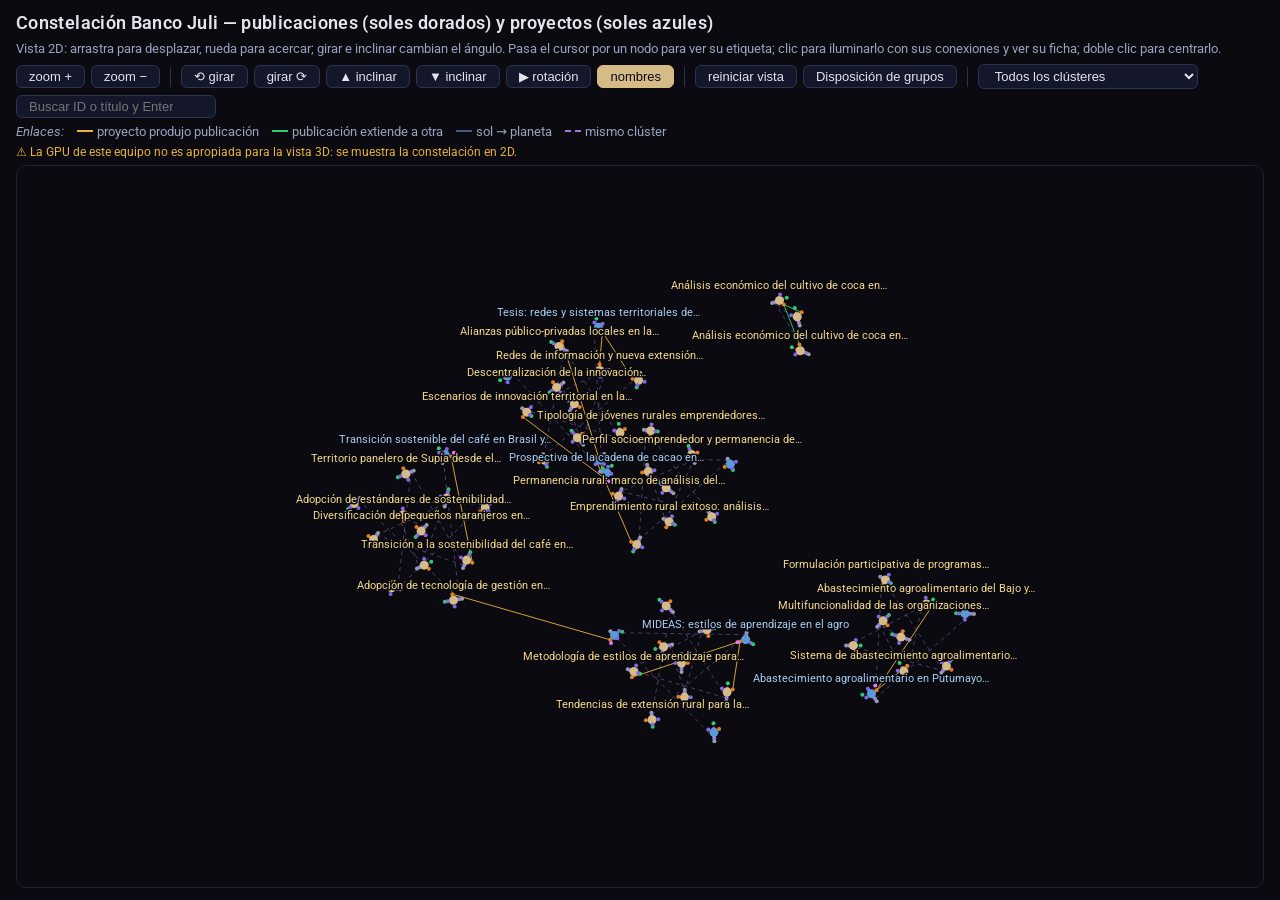
==== commit 468280d0: "perf(site): improve mobile layout, touch targets and render on demand Compact header and hero on pho" ====
--- a/docs/constelacion.html
+++ b/docs/constelacion.html
@@ -24,6 +24,7 @@
 #toolbar input{width:200px;max-width:100%}
 #toolbar select{max-width:220px;cursor:pointer}
 #toolbar select.on{border-color:#d5bb87;color:#efd9af}
+#more{display:none}
 body.embedded{padding:8px 10px}
 body.embedded h1,body.embedded #help{display:none}
 .atlas-tip{max-width:340px;white-space:normal!important;text-align:center;line-height:1.3;z-index:5}
@@ -56,12 +57,14 @@
 #side .score{color:#9aa3bd;font-size:11px}
 #sideclose{float:right;cursor:pointer;font-size:13px;padding:2px 10px;background:#1a1d2e;color:#e4e4ed;border:1px solid #2a3350;border-radius:6px}
 @media (max-width:820px){html,body{height:auto}body{min-height:100%}#stage{flex-direction:column}.sky{flex:0 0 auto;height:52vh;min-height:280px}#side{flex:0 0 auto;max-height:none}#toolbar .sep{display:none}
-  /* One scrollable row of controls, so the sky keeps most of a phone screen. */
-  #toolbar{flex-wrap:nowrap;overflow-x:auto;scrollbar-width:none;padding-bottom:2px}
-  #toolbar::-webkit-scrollbar{display:none}
-  #toolbar>*{flex:0 0 auto}
-  #toolbar input{width:170px}
-  #rellegend{font-size:11px;line-height:1.5}
+  /* Narrow screens: search, «más» and the cluster filter only; the camera, rotation and name buttons
+     (touch already pans, pinches and rotates) and the legend fold behind «más». */
+  #toolbar #find{order:-3;flex:1 1 0;min-width:0;width:auto}
+  #more{display:inline-block;order:-2}
+  #toolbar #famselect{order:-1;flex:1 1 12em;min-width:0;max-width:none}
+  #toolbar .cam,#rellegend{display:none}
+  body.more #toolbar .cam{display:inline-block}
+  body.more #rellegend{display:block;font-size:11px;line-height:1.5}
   body.embedded .sky{height:calc(100vh - 96px)}}
 @media (pointer:coarse){#toolbar button,#toolbar input,#toolbar select{font-size:16px;padding:7px 12px}#sideclose{padding:6px 12px}}
 </style>
@@ -70,20 +73,21 @@
 <h1>Constelación Banco Juli — publicaciones (soles dorados) y proyectos (soles azules)</h1>
 <div id="help">Arrastra para rotar, clic derecho para desplazar, rueda para acercar. Pasa el cursor por un nodo para ver su etiqueta; clic para iluminarlo con sus conexiones y ver su ficha y los 5 más relacionados; doble clic para volar hasta él.</div>
 <div id="toolbar">
-  <button id="zoomin" title="Acercar">zoom +</button>
-  <button id="zoomout" title="Alejar">zoom −</button>
+  <button id="zoomin" class="cam" title="Acercar">zoom +</button>
+  <button id="zoomout" class="cam" title="Alejar">zoom −</button>
   <span class="sep"></span>
-  <button id="spinleft" title="Girar a la izquierda">⟲ girar</button>
-  <button id="spinright" title="Girar a la derecha">girar ⟳</button>
-  <button id="tiltup" title="Inclinar hacia arriba">▲ inclinar</button>
-  <button id="tiltdown" title="Inclinar hacia abajo">▼ inclinar</button>
-  <button id="autorotate" class="on" title="Rotación automática">⏸ rotación</button>
-  <button id="names" class="on" title="Mostrar u ocultar los nombres; solo se dibujan los que no se tapan, y acercar muestra más">nombres</button>
+  <button id="spinleft" class="cam" title="Girar a la izquierda">⟲ girar</button>
+  <button id="spinright" class="cam" title="Girar a la derecha">girar ⟳</button>
+  <button id="tiltup" class="cam" title="Inclinar hacia arriba">▲ inclinar</button>
+  <button id="tiltdown" class="cam" title="Inclinar hacia abajo">▼ inclinar</button>
+  <button id="autorotate" class="on cam" title="Rotación automática">⏸ rotación</button>
+  <button id="names" class="on cam" title="Mostrar u ocultar los nombres; solo se dibujan los que no se tapan, y acercar muestra más">nombres</button>
   <span class="sep"></span>
-  <button id="zoomreset" title="Vista inicial y sin selección">reiniciar vista</button>
-  <button id="grouplayout" title="Reordena los sistemas por clúster; púlsalo de nuevo para volver">Disposición de grupos</button>
+  <button id="zoomreset" class="cam" title="Vista inicial y sin selección">reiniciar vista</button>
+  <button id="grouplayout" class="cam" title="Reordena los sistemas por clúster; púlsalo de nuevo para volver">Disposición de grupos</button>
   <span class="sep"></span>
   <select id="famselect" aria-label="Filtrar por clúster"><option value="">Todos los clústeres</option></select>
+  <button id="more" aria-expanded="false" aria-controls="toolbar" title="Más controles y leyenda">⋯ más</button>
   <input id="find" type="search" list="findlist" placeholder="Buscar ID o título y Enter" aria-label="Buscar nodo">
   <datalist id="findlist"></datalist>
 </div>
@@ -93,7 +97,7 @@
   <div id="sky" class="sky"></div>
   <aside id="side" aria-live="polite"><button id="sideclose">cerrar</button><div id="sidebody"></div></aside>
 </div>
-<script type="application/json" id="atlas-data">{"version": 1, "atlas": {"systems": [{"id": "A001", "title": "A001", "planets": [{"id": "sun", "slot": "sun", "orbit": 0, "label": "A001 \u00b7 Dinamizaci\u00f3n de sistemas territoriales de innovaci\u00f3n", "detail": "Libro (2026). Dinamizaci\u00f3n de sistemas territoriales de innovaci\u00f3n en el sector agropecuario colombiano", "tip": "A001 \u00b7 Libro 2026 \u00b7 Dinamizaci\u00f3n de sistemas territoriales de innovaci\u00f3n", "provenance": "openalex", "evidence": {"quote": "Esta obra, propone lineamientos para el fortalecimiento de la innovaci\u00f3n en el sector agropecuario, a trav\u00e9s de la dinamizaci\u00f3n de los Sistemas Territoriales de Innovaci\u00f3n Agropecuaria (STIA), concebidos como espacios para la articulaci\u00f3n institucional y consolidaci\u00f3n de procesos de ciencia, tecnolog\u00eda e innovaci\u00f3n en los territorios, en los cuales los actores locales interact\u00faan para resolver desaf\u00edos y aprovechar o", "origin": "https://doi.org/10.22517/9786285010972", "retrieved": "2026-11-19"}}, {"id": "app", "slot": "application", "orbit": 1, "label": "Aplicaci\u00f3n", "detail": "Sector agropecuario colombiano y sus Sistemas Territoriales de Innovaci\u00f3n Agropecuaria (STIA) en el marco del Sistema Nacional de Innovaci\u00f3n Agropecuaria (SNIA).", "tip": "Aplicaci\u00f3n: Sector agropecuario colombiano y sus Sistemas Territoriales de Innovaci\u00f3n\u2026", "provenance": "openalex", "evidence": {"quote": "Esta obra, propone lineamientos para el fortalecimiento de la innovaci\u00f3n en el sector agropecuario, a trav\u00e9s de la dinamizaci\u00f3n de los Sistemas Territoriales de Innovaci\u00f3n Agropecuaria (STIA), concebidos como espacios para la articulaci\u00f3n institucional y consolidaci\u00f3n de procesos de ciencia, tecnolog\u00eda e innovaci\u00f3n en los territorios, en los cuales los actores locales interact\u00faan para resolver desaf\u00edos y aprovechar o", "origin": "https://doi.org/10.22517/9786285010972", "retrieved": "2026-11-19"}}, {"id": "prob", "slot": "problem", "orbit": 1, "label": "Problema", "detail": "La innovaci\u00f3n agropecuaria en los territorios requiere mayor articulaci\u00f3n institucional y consolidaci\u00f3n de procesos de ciencia, tecnolog\u00eda e innovaci\u00f3n entre actores locales.", "tip": "Problema: La innovaci\u00f3n agropecuaria en los territorios requiere mayor articulaci\u00f3n\u2026", "provenance": "openalex", "evidence": {"quote": "Esta obra, propone lineamientos para el fortalecimiento de la innovaci\u00f3n en el sector agropecuario, a trav\u00e9s de la dinamizaci\u00f3n de los Sistemas Territoriales de Innovaci\u00f3n Agropecuaria (STIA), concebidos como espacios para la articulaci\u00f3n institucional y consolidaci\u00f3n de procesos de ciencia, tecnolog\u00eda e innovaci\u00f3n en los territorios, en los cuales los actores locales interact\u00faan para resolver desaf\u00edos y aprovechar o", "origin": "https://doi.org/10.22517/9786285010972", "retrieved": "2026-11-19"}}, {"id": "nov", "slot": "novelty", "orbit": 2, "label": "Propuesta / novedad", "detail": "El libro propone lineamientos para dinamizar los STIA, construidos a partir de revisi\u00f3n de literatura, dise\u00f1o de categor\u00edas de an\u00e1lisis y b\u00fasqueda de consensos mediante juicio de expertos de los tres subsistemas del SNIA.", "tip": "Propuesta / novedad: El libro propone lineamientos para dinamizar los STIA, construidos\u2026", "provenance": "openalex", "evidence": {"quote": "Esta obra, propone lineamientos para el fortalecimiento de la innovaci\u00f3n en el sector agropecuario, a trav\u00e9s de la dinamizaci\u00f3n de los Sistemas Territoriales de Innovaci\u00f3n Agropecuaria (STIA), concebidos como espacios para la articulaci\u00f3n institucional y consolidaci\u00f3n de procesos de ciencia, tecnolog\u00eda e innovaci\u00f3n en los territorios, en los cuales los actores locales interact\u00faan para resolver desaf\u00edos y aprovechar o", "origin": "https://doi.org/10.22517/9786285010972", "retrieved": "2026-11-19"}}, {"id": "fam", "slot": "family", "orbit": 2, "label": "C03 Extensi\u00f3n rural y gesti\u00f3n del conocimiento", "detail": "Cl\u00faster C03", "tip": "Cl\u00faster C03 \u00b7 Extensi\u00f3n rural y gesti\u00f3n del conocimiento", "provenance": "openalex", "evidence": {"quote": "Esta obra, propone lineamientos para el fortalecimiento de la innovaci\u00f3n en el sector agropecuario, a trav\u00e9s de la dinamizaci\u00f3n de los Sistemas Territoriales de Innovaci\u00f3n Agropecuaria (STIA), concebidos como espacios para la articulaci\u00f3n institucional y consolidaci\u00f3n de procesos de ciencia, tecnolog\u00eda e innovaci\u00f3n en los territorios, en los cuales los actores locales interact\u00faan para resolver desaf\u00edos y aprovechar o", "origin": "https://doi.org/10.22517/9786285010972", "retrieved": "2026-11-19"}}, {"id": "topicT01", "slot": "topic_ai", "orbit": 2, "label": "T01 Sistemas territoriales de innovaci\u00f3n agr\u00edcola", "detail": "STIA, Sistema Nacional de Innovaci\u00f3n Agropecuaria, plataformas de innovaci\u00f3n, descentralizaci\u00f3n, pol\u00edticas de CTeI agropecuaria", "tip": "Tema T01 \u00b7 Sistemas territoriales de innovaci\u00f3n agr\u00edcola", "provenance": "openalex", "evidence": {"quote": "Esta obra, propone lineamientos para el fortalecimiento de la innovaci\u00f3n en el sector agropecuario, a trav\u00e9s de la dinamizaci\u00f3n de los Sistemas Territoriales de Innovaci\u00f3n Agropecuaria (STIA), concebidos como espacios para la articulaci\u00f3n institucional y consolidaci\u00f3n de procesos de ciencia, tecnolog\u00eda e innovaci\u00f3n en los territorios, en los cuales los actores locales interact\u00faan para resolver desaf\u00edos y aprovechar o", "origin": "https://doi.org/10.22517/9786285010972", "retrieved": "2026-11-19"}}, {"id": "topicT03", "slot": "topic_ai", "orbit": 2, "label": "T03 Extensi\u00f3n rural y gesti\u00f3n del conocimiento", "detail": "asistencia t\u00e9cnica, estilos de aprendizaje, aprendizaje de agricultores, g\u00e9nero en la extensi\u00f3n", "tip": "Tema T03 \u00b7 Extensi\u00f3n rural y gesti\u00f3n del conocimiento", "provenance": "openalex", "evidence": {"quote": "Esta obra, propone lineamientos para el fortalecimiento de la innovaci\u00f3n en el sector agropecuario, a trav\u00e9s de la dinamizaci\u00f3n de los Sistemas Territoriales de Innovaci\u00f3n Agropecuaria (STIA), concebidos como espacios para la articulaci\u00f3n institucional y consolidaci\u00f3n de procesos de ciencia, tecnolog\u00eda e innovaci\u00f3n en los territorios, en los cuales los actores locales interact\u00faan para resolver desaf\u00edos y aprovechar o", "origin": "https://doi.org/10.22517/9786285010972", "retrieved": "2026-11-19"}}, {"id": "res", "slot": "result", "orbit": 3, "label": "Resultados", "detail": "Se presentan orientaciones para la dinamizaci\u00f3n de los STIA organizadas en torno a los subsistemas de investigaci\u00f3n y desarrollo tecnol\u00f3gico, extensi\u00f3n agropecuaria y formaci\u00f3n y capacitaci\u00f3n para la innovaci\u00f3n.", "tip": "Resultados: Se presentan orientaciones para la dinamizaci\u00f3n de los STIA organizadas en\u2026", "provenance": "openalex", "evidence": {"quote": "Esta obra, propone lineamientos para el fortalecimiento de la innovaci\u00f3n en el sector agropecuario, a trav\u00e9s de la dinamizaci\u00f3n de los Sistemas Territoriales de Innovaci\u00f3n Agropecuaria (STIA), concebidos como espacios para la articulaci\u00f3n institucional y consolidaci\u00f3n de procesos de ciencia, tecnolog\u00eda e innovaci\u00f3n en los territorios, en los cuales los actores locales interact\u00faan para resolver desaf\u00edos y aprovechar o", "origin": "https://doi.org/10.22517/9786285010972", "retrieved": "2026-11-19"}}, {"id": "conc", "slot": "conclusion", "orbit": 3, "label": "Conclusiones", "detail": "Los STIA se conciben como espacios de articulaci\u00f3n institucional donde los actores locales interact\u00faan para resolver desaf\u00edos y aprovechar oportunidades territoriales.", "tip": "Conclusiones: Los STIA se conciben como espacios de articulaci\u00f3n institucional donde los\u2026", "provenance": "openalex", "evidence": {"quote": "Esta obra, propone lineamientos para el fortalecimiento de la innovaci\u00f3n en el sector agropecuario, a trav\u00e9s de la dinamizaci\u00f3n de los Sistemas Territoriales de Innovaci\u00f3n Agropecuaria (STIA), concebidos como espacios para la articulaci\u00f3n institucional y consolidaci\u00f3n de procesos de ciencia, tecnolog\u00eda e innovaci\u00f3n en los territorios, en los cuales los actores locales interact\u00faan para resolver desaf\u00edos y aprovechar o", "origin": "https://doi.org/10.22517/9786285010972", "retrieved": "2026-11-19"}}], "meta": {"kind": "articulo", "tipo": "Libro", "title": "Dinamizaci\u00f3n de sistemas territoriales de innovaci\u00f3n en el sector agropecuario colombiano", "name": "Dinamizaci\u00f3n de sistemas territoriales de\u2026", "years": "2026", "venue": "Universidad Tecnol\u00f3gica de Pereira eBooks", "cluster": "C03 Extensi\u00f3n rural y gesti\u00f3n del conocimiento", "temas": ["T01 Sistemas territoriales de innovaci\u00f3n agr\u00edcola", "T03 Extensi\u00f3n rural y gesti\u00f3n del conocimiento", "T10 Educaci\u00f3n rural y formaci\u00f3n"], "estado": "", "hermes": "", "aplicacion": "Sector agropecuario colombiano y sus Sistemas Territoriales de Innovaci\u00f3n Agropecuaria (STIA) en el marco del Sistema Nacional de Innovaci\u00f3n Agropecuaria (SNIA).", "problema": "La innovaci\u00f3n agropecuaria en los territorios requiere mayor articulaci\u00f3n institucional y consolidaci\u00f3n de procesos de ciencia, tecnolog\u00eda e innovaci\u00f3n entre actores locales.", "propuesta": "El libro propone lineamientos para dinamizar los STIA, construidos a partir de revisi\u00f3n de literatura, dise\u00f1o de categor\u00edas de an\u00e1lisis y b\u00fasqueda de consensos mediante juicio de expertos de los tres subsistemas del SNIA.", "resultados": "Se presentan orientaciones para la dinamizaci\u00f3n de los STIA organizadas en torno a los subsistemas de investigaci\u00f3n y desarrollo tecnol\u00f3gico, extensi\u00f3n agropecuaria y formaci\u00f3n y capacitaci\u00f3n para la innovaci\u00f3n.", "conclusiones": "Los STIA se conciben como espacios de articulaci\u00f3n institucional donde los actores locales interact\u00faan para resolver desaf\u00edos y aprovechar oportunidades territoriales.", "productos": "", "aliados": "", "top5": [{"id": "A006", "sim": 0.364, "kind": "articulo", "title": "Redes de colaboraci\u00f3n en el SNIA de Colombia"}, {"id": "A029", "sim": 0.29, "kind": "articulo", "title": "Metodolog\u00eda de estilos de aprendizaje para el agro"}, {"id": "A015", "sim": 0.284, "kind": "articulo", "title": "Descentralizaci\u00f3n de la innovaci\u00f3n agr\u00edcola en Latinoam\u00e9rica"}, {"id": "A035", "sim": 0.26, "kind": "articulo", "title": "Metodolog\u00eda MIDEAS de estilos de aprendizaje"}, {"id": "P006", "sim": 0.255, "kind": "proyecto", "title": "MIDEAS: estilos de aprendizaje en el agro"}]}}, {"id": "A002", "title": "A002", "planets": [{"id": "sun", "slot": "sun", "orbit": 0, "label": "A002 \u00b7 Diversificaci\u00f3n de peque\u00f1os naranjeros en la Huasteca", "detail": "Art\u00edculo (2026). Diversificaci\u00f3n productiva de peque\u00f1os productores de naranja en dos municipios de la Huasteca Potosina, M\u00e9xico", "tip": "A002 \u00b7 Art\u00edculo 2026 \u00b7 Diversificaci\u00f3n de peque\u00f1os naranjeros en la Huasteca", "provenance": "openalex", "evidence": {"quote": "This study analyzes the productive diversification of small-scale orange producers in Tampac\u00e1n (G1) and Axtla de Terrazas (G2), Huasteca Potosina, Mexico. Area, diversification, and productive profile were evaluated through interviews with 54 producers and nonparametric analyses (Kruskal-Wallis, chi-square, and Spearman's correlation). Producers own an average of 3 ha, allocating 2 ha to orange cultivation in hilly a", "origin": "https://doi.org/10.15174/au.2026.4750", "retrieved": "2026-11-19"}}, {"id": "app", "slot": "application", "orbit": 1, "label": "Aplicaci\u00f3n", "detail": "Peque\u00f1os productores de naranja de Tampac\u00e1n y Axtla de Terrazas, en la Huasteca Potosina (M\u00e9xico).", "tip": "Aplicaci\u00f3n: Peque\u00f1os productores de naranja de Tampac\u00e1n y Axtla de Terrazas, en la\u2026", "provenance": "openalex", "evidence": {"quote": "This study analyzes the productive diversification of small-scale orange producers in Tampac\u00e1n (G1) and Axtla de Terrazas (G2), Huasteca Potosina, Mexico. Area, diversification, and productive profile were evaluated through interviews with 54 producers and nonparametric analyses (Kruskal-Wallis, chi-square, and Spearman's correlation). Producers own an average of 3 ha, allocating 2 ha to orange cultivation in hilly a", "origin": "https://doi.org/10.15174/au.2026.4750", "retrieved": "2026-11-19"}}, {"id": "prob", "slot": "problem", "orbit": 1, "label": "Problema", "detail": "Los peque\u00f1os citricultores dependen fuertemente del cultivo de naranja y se desconoce el grado y los determinantes de su diversificaci\u00f3n productiva.", "tip": "Problema: Los peque\u00f1os citricultores dependen fuertemente del cultivo de naranja y se\u2026", "provenance": "openalex", "evidence": {"quote": "This study analyzes the productive diversification of small-scale orange producers in Tampac\u00e1n (G1) and Axtla de Terrazas (G2), Huasteca Potosina, Mexico. Area, diversification, and productive profile were evaluated through interviews with 54 producers and nonparametric analyses (Kruskal-Wallis, chi-square, and Spearman's correlation). Producers own an average of 3 ha, allocating 2 ha to orange cultivation in hilly a", "origin": "https://doi.org/10.15174/au.2026.4750", "retrieved": "2026-11-19"}}, {"id": "nov", "slot": "novelty", "orbit": 2, "label": "Propuesta / novedad", "detail": "Se analizan superficie, diversificaci\u00f3n y perfil productivo de dos grupos de productores mediante entrevistas y pruebas no param\u00e9tricas, relacionando el \u00e1rea de naranja con un \u00edndice de diversificaci\u00f3n.", "tip": "Propuesta / novedad: Se analizan superficie, diversificaci\u00f3n y perfil productivo de dos\u2026", "provenance": "openalex", "evidence": {"quote": "This study analyzes the productive diversification of small-scale orange producers in Tampac\u00e1n (G1) and Axtla de Terrazas (G2), Huasteca Potosina, Mexico. Area, diversification, and productive profile were evaluated through interviews with 54 producers and nonparametric analyses (Kruskal-Wallis, chi-square, and Spearman's correlation). Producers own an average of 3 ha, allocating 2 ha to orange cultivation in hilly a", "origin": "https://doi.org/10.15174/au.2026.4750", "retrieved": "2026-11-19"}}, {"id": "fam", "slot": "family", "orbit": 2, "label": "C05 Adopci\u00f3n tecnol\u00f3gica, sostenibilidad y asociatividad", "detail": "Cl\u00faster C05", "tip": "Cl\u00faster C05 \u00b7 Adopci\u00f3n tecnol\u00f3gica, sostenibilidad y asociatividad", "provenance": "openalex", "evidence": {"quote": "This study analyzes the productive diversification of small-scale orange producers in Tampac\u00e1n (G1) and Axtla de Terrazas (G2), Huasteca Potosina, Mexico. Area, diversification, and productive profile were evaluated through interviews with 54 producers and nonparametric analyses (Kruskal-Wallis, chi-square, and Spearman's correlation). Producers own an average of 3 ha, allocating 2 ha to orange cultivation in hilly a", "origin": "https://doi.org/10.15174/au.2026.4750", "retrieved": "2026-11-19"}}, {"id": "topicT09", "slot": "topic_ai", "orbit": 2, "label": "T09 Econom\u00eda y desarrollo agr\u00edcola", "detail": "din\u00e1mica de desarrollo agr\u00edcola, an\u00e1lisis econ\u00f3mico de cultivos, cultivos il\u00edcitos, agronegocios, diversificaci\u00f3n productiva", "tip": "Tema T09 \u00b7 Econom\u00eda y desarrollo agr\u00edcola", "provenance": "openalex", "evidence": {"quote": "This study analyzes the productive diversification of small-scale orange producers in Tampac\u00e1n (G1) and Axtla de Terrazas (G2), Huasteca Potosina, Mexico. Area, diversification, and productive profile were evaluated through interviews with 54 producers and nonparametric analyses (Kruskal-Wallis, chi-square, and Spearman's correlation). Producers own an average of 3 ha, allocating 2 ha to orange cultivation in hilly a", "origin": "https://doi.org/10.15174/au.2026.4750", "retrieved": "2026-11-19"}}, {"id": "topicT06", "slot": "topic_ai", "orbit": 2, "label": "T06 Cadenas agroindustriales y de valor", "detail": "cacao, caf\u00e9, l\u00e1cteos, panela, naranja, prospectiva, alianzas p\u00fablico-privadas, transici\u00f3n a la sostenibilidad", "tip": "Tema T06 \u00b7 Cadenas agroindustriales y de valor", "provenance": "openalex", "evidence": {"quote": "This study analyzes the productive diversification of small-scale orange producers in Tampac\u00e1n (G1) and Axtla de Terrazas (G2), Huasteca Potosina, Mexico. Area, diversification, and productive profile were evaluated through interviews with 54 producers and nonparametric analyses (Kruskal-Wallis, chi-square, and Spearman's correlation). Producers own an average of 3 ha, allocating 2 ha to orange cultivation in hilly a", "origin": "https://doi.org/10.15174/au.2026.4750", "retrieved": "2026-11-19"}}, {"id": "res", "slot": "result", "orbit": 3, "label": "Resultados", "detail": "Con 54 productores, el promedio es de 3 ha, de las cuales 2 ha se destinan a naranja; diversific\u00f3 el 25 % del grupo 1 (granos b\u00e1sicos) y el 37,5 % del grupo 2 (c\u00edtricos, ca\u00f1a y caf\u00e9). Se hall\u00f3 correlaci\u00f3n negativa entre superficie de naranja e \u00edndice de diversificaci\u00f3n (rho = -0,287; p = 0,036).", "tip": "Resultados: Con 54 productores, el promedio es de 3 ha, de las cuales 2 ha se destinan a\u2026", "provenance": "openalex", "evidence": {"quote": "This study analyzes the productive diversification of small-scale orange producers in Tampac\u00e1n (G1) and Axtla de Terrazas (G2), Huasteca Potosina, Mexico. Area, diversification, and productive profile were evaluated through interviews with 54 producers and nonparametric analyses (Kruskal-Wallis, chi-square, and Spearman's correlation). Producers own an average of 3 ha, allocating 2 ha to orange cultivation in hilly a", "origin": "https://doi.org/10.15174/au.2026.4750", "retrieved": "2026-11-19"}}, {"id": "conc", "slot": "conclusion", "orbit": 3, "label": "Conclusiones", "detail": "Los productores con mayor superficie de naranja diversifican menos, por lo que se recomiendan estrategias integrales que incorporen la diversificaci\u00f3n productiva para mejorar la citricultura.", "tip": "Conclusiones: Los productores con mayor superficie de naranja diversifican menos, por lo\u2026", "provenance": "openalex", "evidence": {"quote": "This study analyzes the productive diversification of small-scale orange producers in Tampac\u00e1n (G1) and Axtla de Terrazas (G2), Huasteca Potosina, Mexico. Area, diversification, and productive profile were evaluated through interviews with 54 producers and nonparametric analyses (Kruskal-Wallis, chi-square, and Spearman's correlation). Producers own an average of 3 ha, allocating 2 ha to orange cultivation in hilly a", "origin": "https://doi.org/10.15174/au.2026.4750", "retrieved": "2026-11-19"}}], "meta": {"kind": "articulo", "tipo": "Art\u00edculo", "title": "Diversificaci\u00f3n productiva de peque\u00f1os productores de naranja en dos municipios de la Huasteca Potosina, M\u00e9xico", "name": "Diversificaci\u00f3n de peque\u00f1os naranjeros en\u2026", "years": "2026", "venue": "Acta Universitaria", "cluster": "C05 Adopci\u00f3n tecnol\u00f3gica, sostenibilidad y asociatividad", "temas": ["T09 Econom\u00eda y desarrollo agr\u00edcola", "T06 Cadenas agroindustriales y de valor"], "estado": "", "hermes": "", "aplicacion": "Peque\u00f1os productores de naranja de Tampac\u00e1n y Axtla de Terrazas, en la Huasteca Potosina (M\u00e9xico).", "problema": "Los peque\u00f1os citricultores dependen fuertemente del cultivo de naranja y se desconoce el grado y los determinantes de su diversificaci\u00f3n productiva.", "propuesta": "Se analizan superficie, diversificaci\u00f3n y perfil productivo de dos grupos de productores mediante entrevistas y pruebas no param\u00e9tricas, relacionando el \u00e1rea de naranja con un \u00edndice de diversificaci\u00f3n.", "resultados": "Con 54 productores, el promedio es de 3 ha, de las cuales 2 ha se destinan a naranja; diversific\u00f3 el 25 % del grupo 1 (granos b\u00e1sicos) y el 37,5 % del grupo 2 (c\u00edtricos, ca\u00f1a y caf\u00e9). Se hall\u00f3 correlaci\u00f3n negativa entre superficie de naranja e \u00edndice de diversificaci\u00f3n (rho = -0,287; p = 0,036).", "conclusiones": "Los productores con mayor superficie de naranja diversifican menos, por lo que se recomiendan estrategias integrales que incorporen la diversificaci\u00f3n productiva para mejorar la citricultura.", "productos": "", "aliados": "", "top5": [{"id": "A003", "sim": 0.312, "kind": "articulo", "title": "Adopci\u00f3n de est\u00e1ndares de sostenibilidad en caficultores"}, {"id": "P007", "sim": 0.16, "kind": "proyecto", "title": "Tesis: redes y sistemas territoriales de innovaci\u00f3n"}, {"id": "A028", "sim": 0.151, "kind": "articulo", "title": "Territorio panelero de Sup\u00eda desde el enfoque SIAL"}, {"id": "A031", "sim": 0.148, "kind": "articulo", "title": "Redes de confianza e innovaci\u00f3n en productores de aguacate"}, {"id": "A014", "sim": 0.129, "kind": "articulo", "title": "Aprendizaje de lecheros mediante visitas guiadas"}]}}, {"id": "A003", "title": "A003", "planets": [{"id": "sun", "slot": "sun", "orbit": 0, "label": "A003 \u00b7 Adopci\u00f3n de est\u00e1ndares de sostenibilidad en caficultores", "detail": "Art\u00edculo (2026). La adopci\u00f3n de est\u00e1ndares voluntarios de sostenibilidad en peque\u00f1os productores de caf\u00e9: una perspectiva multinivel en Colombia", "tip": "A003 \u00b7 Art\u00edculo 2026 \u00b7 Adopci\u00f3n de est\u00e1ndares de sostenibilidad en caficultores", "provenance": "openalex", "evidence": {"quote": "This study analyzed the adoption of Voluntary Sustainability Standards (VSS) among small coffee producers in the municipality of Quinch\u00eda, Colombia. A multilevel analytical framework was implemented, that is, variables at the micro, meso, and macro levels that motivate or constrain the adoption of VSS at a micro-regional scale. A survey was conducted among 30 small producers and chi-square tests were also used to det", "origin": "https://doi.org/10.19053/uptc.20278306.v16.n1.2026.20702", "retrieved": "2026-11-19"}}, {"id": "app", "slot": "application", "orbit": 1, "label": "Aplicaci\u00f3n", "detail": "Peque\u00f1os productores de caf\u00e9 del municipio de Quinch\u00eda (Colombia).", "tip": "Aplicaci\u00f3n: Peque\u00f1os productores de caf\u00e9 del municipio de Quinch\u00eda (Colombia).", "provenance": "openalex", "evidence": {"quote": "This study analyzed the adoption of Voluntary Sustainability Standards (VSS) among small coffee producers in the municipality of Quinch\u00eda, Colombia. A multilevel analytical framework was implemented, that is, variables at the micro, meso, and macro levels that motivate or constrain the adoption of VSS at a micro-regional scale. A survey was conducted among 30 small producers and chi-square tests were also used to det", "origin": "https://doi.org/10.19053/uptc.20278306.v16.n1.2026.20702", "retrieved": "2026-11-19"}}, {"id": "prob", "slot": "problem", "orbit": 1, "label": "Problema", "detail": "El mercado induce a los caficultores a implementar est\u00e1ndares voluntarios de sostenibilidad (EVS), pero no son claros los factores que motivan o restringen su adopci\u00f3n.", "tip": "Problema: El mercado induce a los caficultores a implementar est\u00e1ndares voluntarios de\u2026", "provenance": "openalex", "evidence": {"quote": "This study analyzed the adoption of Voluntary Sustainability Standards (VSS) among small coffee producers in the municipality of Quinch\u00eda, Colombia. A multilevel analytical framework was implemented, that is, variables at the micro, meso, and macro levels that motivate or constrain the adoption of VSS at a micro-regional scale. A survey was conducted among 30 small producers and chi-square tests were also used to det", "origin": "https://doi.org/10.19053/uptc.20278306.v16.n1.2026.20702", "retrieved": "2026-11-19"}}, {"id": "nov", "slot": "novelty", "orbit": 2, "label": "Propuesta / novedad", "detail": "Se aplica un marco anal\u00edtico multinivel que integra variables micro, meso y macro para explicar la adopci\u00f3n de EVS a escala microrregional.", "tip": "Propuesta / novedad: Se aplica un marco anal\u00edtico multinivel que integra variables\u2026", "provenance": "openalex", "evidence": {"quote": "This study analyzed the adoption of Voluntary Sustainability Standards (VSS) among small coffee producers in the municipality of Quinch\u00eda, Colombia. A multilevel analytical framework was implemented, that is, variables at the micro, meso, and macro levels that motivate or constrain the adoption of VSS at a micro-regional scale. A survey was conducted among 30 small producers and chi-square tests were also used to det", "origin": "https://doi.org/10.19053/uptc.20278306.v16.n1.2026.20702", "retrieved": "2026-11-19"}}, {"id": "fam", "slot": "family", "orbit": 2, "label": "C05 Adopci\u00f3n tecnol\u00f3gica, sostenibilidad y asociatividad", "detail": "Cl\u00faster C05", "tip": "Cl\u00faster C05 \u00b7 Adopci\u00f3n tecnol\u00f3gica, sostenibilidad y asociatividad", "provenance": "openalex", "evidence": {"quote": "This study analyzed the adoption of Voluntary Sustainability Standards (VSS) among small coffee producers in the municipality of Quinch\u00eda, Colombia. A multilevel analytical framework was implemented, that is, variables at the micro, meso, and macro levels that motivate or constrain the adoption of VSS at a micro-regional scale. A survey was conducted among 30 small producers and chi-square tests were also used to det", "origin": "https://doi.org/10.19053/uptc.20278306.v16.n1.2026.20702", "retrieved": "2026-11-19"}}, {"id": "topicT04", "slot": "topic_ai", "orbit": 2, "label": "T04 Adopci\u00f3n de tecnolog\u00eda y pr\u00e1cticas sostenibles", "detail": "adopci\u00f3n tecnol\u00f3gica, est\u00e1ndares voluntarios de sostenibilidad, ganader\u00eda y lecher\u00eda, aguacate", "tip": "Tema T04 \u00b7 Adopci\u00f3n de tecnolog\u00eda y pr\u00e1cticas sostenibles", "provenance": "openalex", "evidence": {"quote": "This study analyzed the adoption of Voluntary Sustainability Standards (VSS) among small coffee producers in the municipality of Quinch\u00eda, Colombia. A multilevel analytical framework was implemented, that is, variables at the micro, meso, and macro levels that motivate or constrain the adoption of VSS at a micro-regional scale. A survey was conducted among 30 small producers and chi-square tests were also used to det", "origin": "https://doi.org/10.19053/uptc.20278306.v16.n1.2026.20702", "retrieved": "2026-11-19"}}, {"id": "topicT06", "slot": "topic_ai", "orbit": 2, "label": "T06 Cadenas agroindustriales y de valor", "detail": "cacao, caf\u00e9, l\u00e1cteos, panela, naranja, prospectiva, alianzas p\u00fablico-privadas, transici\u00f3n a la sostenibilidad", "tip": "Tema T06 \u00b7 Cadenas agroindustriales y de valor", "provenance": "openalex", "evidence": {"quote": "This study analyzed the adoption of Voluntary Sustainability Standards (VSS) among small coffee producers in the municipality of Quinch\u00eda, Colombia. A multilevel analytical framework was implemented, that is, variables at the micro, meso, and macro levels that motivate or constrain the adoption of VSS at a micro-regional scale. A survey was conducted among 30 small producers and chi-square tests were also used to det", "origin": "https://doi.org/10.19053/uptc.20278306.v16.n1.2026.20702", "retrieved": "2026-11-19"}}, {"id": "res", "slot": "result", "orbit": 3, "label": "Resultados", "detail": "A partir de una encuesta a 30 productores y pruebas chi-cuadrado, se evidenci\u00f3 la influencia de los est\u00e1ndares laborales (nivel macro), la pertenencia a una asociaci\u00f3n de productores (nivel meso) y el manejo del cultivo y los costos de implementaci\u00f3n (nivel micro).", "tip": "Resultados: A partir de una encuesta a 30 productores y pruebas chi-cuadrado, se\u2026", "provenance": "openalex", "evidence": {"quote": "This study analyzed the adoption of Voluntary Sustainability Standards (VSS) among small coffee producers in the municipality of Quinch\u00eda, Colombia. A multilevel analytical framework was implemented, that is, variables at the micro, meso, and macro levels that motivate or constrain the adoption of VSS at a micro-regional scale. A survey was conducted among 30 small producers and chi-square tests were also used to det", "origin": "https://doi.org/10.19053/uptc.20278306.v16.n1.2026.20702", "retrieved": "2026-11-19"}}, {"id": "conc", "slot": "conclusion", "orbit": 3, "label": "Conclusiones", "detail": "El marco multinivel constituye un enfoque novedoso para comprender la adopci\u00f3n tecnol\u00f3gica de EVS en cadenas de valor agr\u00edcolas.", "tip": "Conclusiones: El marco multinivel constituye un enfoque novedoso para comprender la\u2026", "provenance": "openalex", "evidence": {"quote": "This study analyzed the adoption of Voluntary Sustainability Standards (VSS) among small coffee producers in the municipality of Quinch\u00eda, Colombia. A multilevel analytical framework was implemented, that is, variables at the micro, meso, and macro levels that motivate or constrain the adoption of VSS at a micro-regional scale. A survey was conducted among 30 small producers and chi-square tests were also used to det", "origin": "https://doi.org/10.19053/uptc.20278306.v16.n1.2026.20702", "retrieved": "2026-11-19"}}], "meta": {"kind": "articulo", "tipo": "Art\u00edculo", "title": "La adopci\u00f3n de est\u00e1ndares voluntarios de sostenibilidad en peque\u00f1os productores de caf\u00e9: una perspectiva multinivel en Colombia", "name": "Adopci\u00f3n de est\u00e1ndares de sostenibilidad\u2026", "years": "2026", "venue": "Revista de Investigaci\u00f3n Desarrollo e Innovaci\u00f3n", "cluster": "C05 Adopci\u00f3n tecnol\u00f3gica, sostenibilidad y asociatividad", "temas": ["T04 Adopci\u00f3n de tecnolog\u00eda y pr\u00e1cticas sostenibles", "T06 Cadenas agroindustriales y de valor", "T05 Asociatividad y agroempresas rurales"], "estado": "", "hermes": "", "aplicacion": "Peque\u00f1os productores de caf\u00e9 del municipio de Quinch\u00eda (Colombia).", "problema": "El mercado induce a los caficultores a implementar est\u00e1ndares voluntarios de sostenibilidad (EVS), pero no son claros los factores que motivan o restringen su adopci\u00f3n.", "propuesta": "Se aplica un marco anal\u00edtico multinivel que integra variables micro, meso y macro para explicar la adopci\u00f3n de EVS a escala microrregional.", "resultados": "A partir de una encuesta a 30 productores y pruebas chi-cuadrado, se evidenci\u00f3 la influencia de los est\u00e1ndares laborales (nivel macro), la pertenencia a una asociaci\u00f3n de productores (nivel meso) y el manejo del cultivo y los costos de implementaci\u00f3n (nivel micro).", "conclusiones": "El marco multinivel constituye un enfoque novedoso para comprender la adopci\u00f3n tecnol\u00f3gica de EVS en cadenas de valor agr\u00edcolas.", "productos": "", "aliados": "", "top5": [{"id": "P002", "sim": 0.458, "kind": "proyecto", "title": "Transici\u00f3n sostenible del caf\u00e9 en Brasil y Colombia"}, {"id": "A027", "sim": 0.402, "kind": "articulo", "title": "Transici\u00f3n a la sostenibilidad del caf\u00e9 en Brasil y Colombia"}, {"id": "A002", "sim": 0.312, "kind": "articulo", "title": "Diversificaci\u00f3n de peque\u00f1os naranjeros en la Huasteca"}, {"id": "A011", "sim": 0.193, "kind": "articulo", "title": "Adopci\u00f3n de pr\u00e1cticas ganaderas sostenibles en p\u00e1ramos"}, {"id": "A023", "sim": 0.17, "kind": "articulo", "title": "Adopci\u00f3n tecnol\u00f3gica y capital social en agroempresas"}]}}, {"id": "A004", "title": "A004", "planets": [{"id": "sun", "slot": "sun", "orbit": 0, "label": "A004 \u00b7 Redes en el ecosistema de emprendimiento rural de Caldas", "detail": "Art\u00edculo (2026). Mapping networks in rural entrepreneurship ecosystems at the regional level: The case of the department of Caldas (Colombia)", "tip": "A004 \u00b7 Art\u00edculo 2026 \u00b7 Redes en el ecosistema de emprendimiento rural de Caldas", "provenance": "openalex", "evidence": {"quote": "The aim of this study was to characterize the relationship networks and levels of interaction among stakeholders involved in the rural entrepreneurship ecosystem of the department of Caldas, Colombia. A total of 30 online questionnaires were administered to stakeholders belonging to 12 categories identified in the study area, including educational institutions, public entities, and companies. Subsequently, social net", "origin": "https://doi.org/10.15446/agron.colomb.v44n1.125596", "retrieved": "2026-11-19"}}, {"id": "app", "slot": "application", "orbit": 1, "label": "Aplicaci\u00f3n", "detail": "Ecosistema de emprendimiento rural del departamento de Caldas (Colombia).", "tip": "Aplicaci\u00f3n: Ecosistema de emprendimiento rural del departamento de Caldas (Colombia).", "provenance": "openalex", "evidence": {"quote": "The aim of this study was to characterize the relationship networks and levels of interaction among stakeholders involved in the rural entrepreneurship ecosystem of the department of Caldas, Colombia. A total of 30 online questionnaires were administered to stakeholders belonging to 12 categories identified in the study area, including educational institutions, public entities, and companies. Subsequently, social net", "origin": "https://doi.org/10.15446/agron.colomb.v44n1.125596", "retrieved": "2026-11-19"}}, {"id": "prob", "slot": "problem", "orbit": 1, "label": "Problema", "detail": "Se desconocen la estructura de relaciones y los niveles de interacci\u00f3n entre los actores que conforman el ecosistema de emprendimiento rural regional.", "tip": "Problema: Se desconocen la estructura de relaciones y los niveles de interacci\u00f3n entre\u2026", "provenance": "openalex", "evidence": {"quote": "The aim of this study was to characterize the relationship networks and levels of interaction among stakeholders involved in the rural entrepreneurship ecosystem of the department of Caldas, Colombia. A total of 30 online questionnaires were administered to stakeholders belonging to 12 categories identified in the study area, including educational institutions, public entities, and companies. Subsequently, social net", "origin": "https://doi.org/10.15446/agron.colomb.v44n1.125596", "retrieved": "2026-11-19"}}, {"id": "nov", "slot": "novelty", "orbit": 2, "label": "Propuesta / novedad", "detail": "Se caracterizan las redes de actores mediante an\u00e1lisis de redes sociales y una escala de v\u00ednculos de cinco niveles (reconocer, conocer, colaborar, cooperar y asociarse) asociados a valores relacionales.", "tip": "Propuesta / novedad: Se caracterizan las redes de actores mediante an\u00e1lisis de redes\u2026", "provenance": "openalex", "evidence": {"quote": "The aim of this study was to characterize the relationship networks and levels of interaction among stakeholders involved in the rural entrepreneurship ecosystem of the department of Caldas, Colombia. A total of 30 online questionnaires were administered to stakeholders belonging to 12 categories identified in the study area, including educational institutions, public entities, and companies. Subsequently, social net", "origin": "https://doi.org/10.15446/agron.colomb.v44n1.125596", "retrieved": "2026-11-19"}}, {"id": "fam", "slot": "family", "orbit": 2, "label": "C01 Emprendimiento rural y juventud", "detail": "Cl\u00faster C01", "tip": "Cl\u00faster C01 \u00b7 Emprendimiento rural y juventud", "provenance": "openalex", "evidence": {"quote": "The aim of this study was to characterize the relationship networks and levels of interaction among stakeholders involved in the rural entrepreneurship ecosystem of the department of Caldas, Colombia. A total of 30 online questionnaires were administered to stakeholders belonging to 12 categories identified in the study area, including educational institutions, public entities, and companies. Subsequently, social net", "origin": "https://doi.org/10.15446/agron.colomb.v44n1.125596", "retrieved": "2026-11-19"}}, {"id": "topicT07", "slot": "topic_ai", "orbit": 2, "label": "T07 Emprendimiento rural y juventud", "detail": "j\u00f3venes rurales, perfil emprendedor, permanencia territorial, ecosistemas de emprendimiento", "tip": "Tema T07 \u00b7 Emprendimiento rural y juventud", "provenance": "openalex", "evidence": {"quote": "The aim of this study was to characterize the relationship networks and levels of interaction among stakeholders involved in the rural entrepreneurship ecosystem of the department of Caldas, Colombia. A total of 30 online questionnaires were administered to stakeholders belonging to 12 categories identified in the study area, including educational institutions, public entities, and companies. Subsequently, social net", "origin": "https://doi.org/10.15446/agron.colomb.v44n1.125596", "retrieved": "2026-11-19"}}, {"id": "topicT02", "slot": "topic_ai", "orbit": 2, "label": "T02 Redes y capital social", "detail": "an\u00e1lisis de redes sociales, confianza, redes de informaci\u00f3n, colaboraci\u00f3n y conocimiento", "tip": "Tema T02 \u00b7 Redes y capital social", "provenance": "openalex", "evidence": {"quote": "The aim of this study was to characterize the relationship networks and levels of interaction among stakeholders involved in the rural entrepreneurship ecosystem of the department of Caldas, Colombia. A total of 30 online questionnaires were administered to stakeholders belonging to 12 categories identified in the study area, including educational institutions, public entities, and companies. Subsequently, social net", "origin": "https://doi.org/10.15446/agron.colomb.v44n1.125596", "retrieved": "2026-11-19"}}, {"id": "res", "slot": "result", "orbit": 3, "label": "Resultados", "detail": "Se aplicaron 30 cuestionarios en l\u00ednea a actores de 12 categor\u00edas (instituciones educativas, entidades p\u00fablicas y empresas, entre otras) y se calcularon indicadores de red.", "tip": "Resultados: Se aplicaron 30 cuestionarios en l\u00ednea a actores de 12 categor\u00edas\u2026", "provenance": "openalex", "evidence": {"quote": "The aim of this study was to characterize the relationship networks and levels of interaction among stakeholders involved in the rural entrepreneurship ecosystem of the department of Caldas, Colombia. A total of 30 online questionnaires were administered to stakeholders belonging to 12 categories identified in the study area, including educational institutions, public entities, and companies. Subsequently, social net", "origin": "https://doi.org/10.15446/agron.colomb.v44n1.125596", "retrieved": "2026-11-19"}}, {"id": "conc", "slot": "conclusion", "orbit": 3, "label": "Conclusiones", "detail": "Los indicadores reflejan un ecosistema de baja madurez institucional, con pocos v\u00ednculos basados en la confianza, considerada predictora de la capacidad de articulaci\u00f3n para promover el emprendimiento rural.", "tip": "Conclusiones: Los indicadores reflejan un ecosistema de baja madurez institucional, con\u2026", "provenance": "openalex", "evidence": {"quote": "The aim of this study was to characterize the relationship networks and levels of interaction among stakeholders involved in the rural entrepreneurship ecosystem of the department of Caldas, Colombia. A total of 30 online questionnaires were administered to stakeholders belonging to 12 categories identified in the study area, including educational institutions, public entities, and companies. Subsequently, social net", "origin": "https://doi.org/10.15446/agron.colomb.v44n1.125596", "retrieved": "2026-11-19"}}], "meta": {"kind": "articulo", "tipo": "Art\u00edculo", "title": "Mapping networks in rural entrepreneurship ecosystems at the regional level: The case of the department of Caldas (Colombia)", "name": "Redes en el ecosistema de emprendimiento\u2026", "years": "2026", "venue": "Agronom\u00eda Colombiana", "cluster": "C01 Emprendimiento rural y juventud", "temas": ["T07 Emprendimiento rural y juventud", "T02 Redes y capital social"], "estado": "", "hermes": "", "aplicacion": "Ecosistema de emprendimiento rural del departamento de Caldas (Colombia).", "problema": "Se desconocen la estructura de relaciones y los niveles de interacci\u00f3n entre los actores que conforman el ecosistema de emprendimiento rural regional.", "propuesta": "Se caracterizan las redes de actores mediante an\u00e1lisis de redes sociales y una escala de v\u00ednculos de cinco niveles (reconocer, conocer, colaborar, cooperar y asociarse) asociados a valores relacionales.", "resultados": "Se aplicaron 30 cuestionarios en l\u00ednea a actores de 12 categor\u00edas (instituciones educativas, entidades p\u00fablicas y empresas, entre otras) y se calcularon indicadores de red.", "conclusiones": "Los indicadores reflejan un ecosistema de baja madurez institucional, con pocos v\u00ednculos basados en la confianza, considerada predictora de la capacidad de articulaci\u00f3n para promover el emprendimiento rural.", "productos": "", "aliados": "", "top5": [{"id": "P001", "sim": 0.358, "kind": "proyecto", "title": "Permanencia de emprendimientos rurales en Caldas"}, {"id": "A008", "sim": 0.276, "kind": "articulo", "title": "Emprendimiento rural exitoso: an\u00e1lisis multidimensional"}, {"id": "A038", "sim": 0.264, "kind": "articulo", "title": "Redes de construcci\u00f3n de conocimiento en extensi\u00f3n rural"}, {"id": "A005", "sim": 0.224, "kind": "articulo", "title": "Marco conceptual del emprendimiento rural exitoso"}, {"id": "A031", "sim": 0.206, "kind": "articulo", "title": "Redes de confianza e innovaci\u00f3n en productores de aguacate"}]}}, {"id": "A005", "title": "A005", "planets": [{"id": "sun", "slot": "sun", "orbit": 0, "label": "A005 \u00b7 Marco conceptual del emprendimiento rural exitoso", "detail": "Art\u00edculo (2025). Construcci\u00f3n conceptual para el an\u00e1lisis del emprendimiento rural exitoso", "tip": "A005 \u00b7 Art\u00edculo 2025 \u00b7 Marco conceptual del emprendimiento rural exitoso", "provenance": "openalex", "evidence": {"quote": "La importancia del emprendimiento rural ha crecido en los \u00faltimos 10 a\u00f1os, especialmente por las implicaciones que tiene para el desarrollo rural en pa\u00edses en desarrollo como Colombia. El objetivo del estudio fue desarrollar un marco anal\u00edtico para abordar el emprendimiento rural exitoso. Este estudio fue exploratorio y cualitativo, se desarroll\u00f3 una b\u00fasqueda de literatura en bases de datos globales. A partir del an\u00e1", "origin": "https://doi.org/10.31910/rudca.v28.n2.2025.2858", "retrieved": "2026-11-19"}}, {"id": "app", "slot": "application", "orbit": 1, "label": "Aplicaci\u00f3n", "detail": "Emprendimiento rural en pa\u00edses en desarrollo, con \u00e9nfasis en Colombia y Am\u00e9rica Latina.", "tip": "Aplicaci\u00f3n: Emprendimiento rural en pa\u00edses en desarrollo, con \u00e9nfasis en Colombia y\u2026", "provenance": "openalex", "evidence": {"quote": "La importancia del emprendimiento rural ha crecido en los \u00faltimos 10 a\u00f1os, especialmente por las implicaciones que tiene para el desarrollo rural en pa\u00edses en desarrollo como Colombia. El objetivo del estudio fue desarrollar un marco anal\u00edtico para abordar el emprendimiento rural exitoso. Este estudio fue exploratorio y cualitativo, se desarroll\u00f3 una b\u00fasqueda de literatura en bases de datos globales. A partir del an\u00e1", "origin": "https://doi.org/10.31910/rudca.v28.n2.2025.2858", "retrieved": "2026-11-19"}}, {"id": "prob", "slot": "problem", "orbit": 1, "label": "Problema", "detail": "La informaci\u00f3n sobre emprendimiento rural est\u00e1 dispersa y no existe consenso sobre qu\u00e9 se entiende por \u00e9xito emprendedor en contextos rurales.", "tip": "Problema: La informaci\u00f3n sobre emprendimiento rural est\u00e1 dispersa y no existe consenso\u2026", "provenance": "openalex", "evidence": {"quote": "La importancia del emprendimiento rural ha crecido en los \u00faltimos 10 a\u00f1os, especialmente por las implicaciones que tiene para el desarrollo rural en pa\u00edses en desarrollo como Colombia. El objetivo del estudio fue desarrollar un marco anal\u00edtico para abordar el emprendimiento rural exitoso. Este estudio fue exploratorio y cualitativo, se desarroll\u00f3 una b\u00fasqueda de literatura en bases de datos globales. A partir del an\u00e1", "origin": "https://doi.org/10.31910/rudca.v28.n2.2025.2858", "retrieved": "2026-11-19"}}, {"id": "nov", "slot": "novelty", "orbit": 2, "label": "Propuesta / novedad", "detail": "Se construyen marcos anal\u00edticos del emprendimiento rural exitoso a partir de una revisi\u00f3n sistem\u00e1tica en bases de datos globales, diferenciando la literatura anglosajona y la latinoamericana.", "tip": "Propuesta / novedad: Se construyen marcos anal\u00edticos del emprendimiento rural exitoso a\u2026", "provenance": "openalex", "evidence": {"quote": "La importancia del emprendimiento rural ha crecido en los \u00faltimos 10 a\u00f1os, especialmente por las implicaciones que tiene para el desarrollo rural en pa\u00edses en desarrollo como Colombia. El objetivo del estudio fue desarrollar un marco anal\u00edtico para abordar el emprendimiento rural exitoso. Este estudio fue exploratorio y cualitativo, se desarroll\u00f3 una b\u00fasqueda de literatura en bases de datos globales. A partir del an\u00e1", "origin": "https://doi.org/10.31910/rudca.v28.n2.2025.2858", "retrieved": "2026-11-19"}}, {"id": "fam", "slot": "family", "orbit": 2, "label": "C01 Emprendimiento rural y juventud", "detail": "Cl\u00faster C01", "tip": "Cl\u00faster C01 \u00b7 Emprendimiento rural y juventud", "provenance": "openalex", "evidence": {"quote": "La importancia del emprendimiento rural ha crecido en los \u00faltimos 10 a\u00f1os, especialmente por las implicaciones que tiene para el desarrollo rural en pa\u00edses en desarrollo como Colombia. El objetivo del estudio fue desarrollar un marco anal\u00edtico para abordar el emprendimiento rural exitoso. Este estudio fue exploratorio y cualitativo, se desarroll\u00f3 una b\u00fasqueda de literatura en bases de datos globales. A partir del an\u00e1", "origin": "https://doi.org/10.31910/rudca.v28.n2.2025.2858", "retrieved": "2026-11-19"}}, {"id": "topicT07", "slot": "topic_ai", "orbit": 2, "label": "T07 Emprendimiento rural y juventud", "detail": "j\u00f3venes rurales, perfil emprendedor, permanencia territorial, ecosistemas de emprendimiento", "tip": "Tema T07 \u00b7 Emprendimiento rural y juventud", "provenance": "openalex", "evidence": {"quote": "La importancia del emprendimiento rural ha crecido en los \u00faltimos 10 a\u00f1os, especialmente por las implicaciones que tiene para el desarrollo rural en pa\u00edses en desarrollo como Colombia. El objetivo del estudio fue desarrollar un marco anal\u00edtico para abordar el emprendimiento rural exitoso. Este estudio fue exploratorio y cualitativo, se desarroll\u00f3 una b\u00fasqueda de literatura en bases de datos globales. A partir del an\u00e1", "origin": "https://doi.org/10.31910/rudca.v28.n2.2025.2858", "retrieved": "2026-11-19"}}, {"id": "topicT02", "slot": "topic_ai", "orbit": 2, "label": "T02 Redes y capital social", "detail": "an\u00e1lisis de redes sociales, confianza, redes de informaci\u00f3n, colaboraci\u00f3n y conocimiento", "tip": "Tema T02 \u00b7 Redes y capital social", "provenance": "openalex", "evidence": {"quote": "La importancia del emprendimiento rural ha crecido en los \u00faltimos 10 a\u00f1os, especialmente por las implicaciones que tiene para el desarrollo rural en pa\u00edses en desarrollo como Colombia. El objetivo del estudio fue desarrollar un marco anal\u00edtico para abordar el emprendimiento rural exitoso. Este estudio fue exploratorio y cualitativo, se desarroll\u00f3 una b\u00fasqueda de literatura en bases de datos globales. A partir del an\u00e1", "origin": "https://doi.org/10.31910/rudca.v28.n2.2025.2858", "retrieved": "2026-11-19"}}, {"id": "res", "slot": "result", "orbit": 3, "label": "Resultados", "detail": "Desde la literatura anglosajona se propone un modelo de entorno interno y externo (esp\u00edritu emprendedor, innovaci\u00f3n, servicios de apoyo, redes sociales y caracter\u00edsticas del territorio); desde la latinoamericana, un marco con una dimensi\u00f3n socio-tecnol\u00f3gica (capital social, redes, innovaci\u00f3n) y otra institucional (educaci\u00f3n, soporte institucional, financiamiento).", "tip": "Resultados: Desde la literatura anglosajona se propone un modelo de entorno interno y\u2026", "provenance": "openalex", "evidence": {"quote": "La importancia del emprendimiento rural ha crecido en los \u00faltimos 10 a\u00f1os, especialmente por las implicaciones que tiene para el desarrollo rural en pa\u00edses en desarrollo como Colombia. El objetivo del estudio fue desarrollar un marco anal\u00edtico para abordar el emprendimiento rural exitoso. Este estudio fue exploratorio y cualitativo, se desarroll\u00f3 una b\u00fasqueda de literatura en bases de datos globales. A partir del an\u00e1", "origin": "https://doi.org/10.31910/rudca.v28.n2.2025.2858", "retrieved": "2026-11-19"}}, {"id": "conc", "slot": "conclusion", "orbit": 3, "label": "Conclusiones", "detail": "El art\u00edculo aporta nuevos marcos conceptuales para abordar el \u00e9xito en el emprendimiento rural, adaptables a las realidades de Am\u00e9rica Latina.", "tip": "Conclusiones: El art\u00edculo aporta nuevos marcos conceptuales para abordar el \u00e9xito en el\u2026", "provenance": "openalex", "evidence": {"quote": "La importancia del emprendimiento rural ha crecido en los \u00faltimos 10 a\u00f1os, especialmente por las implicaciones que tiene para el desarrollo rural en pa\u00edses en desarrollo como Colombia. El objetivo del estudio fue desarrollar un marco anal\u00edtico para abordar el emprendimiento rural exitoso. Este estudio fue exploratorio y cualitativo, se desarroll\u00f3 una b\u00fasqueda de literatura en bases de datos globales. A partir del an\u00e1", "origin": "https://doi.org/10.31910/rudca.v28.n2.2025.2858", "retrieved": "2026-11-19"}}], "meta": {"kind": "articulo", "tipo": "Art\u00edculo", "title": "Construcci\u00f3n conceptual para el an\u00e1lisis del emprendimiento rural exitoso", "name": "Marco conceptual del emprendimiento rural\u2026", "years": "2025", "venue": "Revista U D C A Actualidad & Divulgaci\u00f3n Cient\u00edfica", "cluster": "C01 Emprendimiento rural y juventud", "temas": ["T07 Emprendimiento rural y juventud", "T02 Redes y capital social"], "estado": "", "hermes": "", "aplicacion": "Emprendimiento rural en pa\u00edses en desarrollo, con \u00e9nfasis en Colombia y Am\u00e9rica Latina.", "problema": "La informaci\u00f3n sobre emprendimiento rural est\u00e1 dispersa y no existe consenso sobre qu\u00e9 se entiende por \u00e9xito emprendedor en contextos rurales.", "propuesta": "Se construyen marcos anal\u00edticos del emprendimiento rural exitoso a partir de una revisi\u00f3n sistem\u00e1tica en bases de datos globales, diferenciando la literatura anglosajona y la latinoamericana.", "resultados": "Desde la literatura anglosajona se propone un modelo de entorno interno y externo (esp\u00edritu emprendedor, innovaci\u00f3n, servicios de apoyo, redes sociales y caracter\u00edsticas del territorio); desde la latinoamericana, un marco con una dimensi\u00f3n socio-tecnol\u00f3gica (capital social, redes, innovaci\u00f3n) y otra institucional (educaci\u00f3n, soporte institucional, financiamiento).", "conclusiones": "El art\u00edculo aporta nuevos marcos conceptuales para abordar el \u00e9xito en el emprendimiento rural, adaptables a las realidades de Am\u00e9rica Latina.", "productos": "", "aliados": "", "top5": [{"id": "A008", "sim": 0.38, "kind": "articulo", "title": "Emprendimiento rural exitoso: an\u00e1lisis multidimensional"}, {"id": "A015", "sim": 0.242, "kind": "articulo", "title": "Descentralizaci\u00f3n de la innovaci\u00f3n agr\u00edcola en Latinoam\u00e9rica"}, {"id": "A004", "sim": 0.224, "kind": "articulo", "title": "Redes en el ecosistema de emprendimiento rural de Caldas"}, {"id": "A019", "sim": 0.196, "kind": "articulo", "title": "Multifuncionalidad de las organizaciones asociativas rurales"}, {"id": "A010", "sim": 0.181, "kind": "articulo", "title": "Permanencia rural: marco de an\u00e1lisis del emprendedor rural"}]}}, {"id": "A006", "title": "A006", "planets": [{"id": "sun", "slot": "sun", "orbit": 0, "label": "A006 \u00b7 Redes de colaboraci\u00f3n en el SNIA de Colombia", "detail": "Art\u00edculo (2025). El enfoque de redes de colaboraci\u00f3n para el an\u00e1lisis del Sistema Nacional de Innovaci\u00f3n Agropecuaria en Colombia", "tip": "A006 \u00b7 Art\u00edculo 2025 \u00b7 Redes de colaboraci\u00f3n en el SNIA de Colombia", "provenance": "cvlac", "evidence": {"quote": "The study analyzed the collaboration network of the National Agricultural Innovation System (NAIS) in Colombia, to identify key actors and performance of functions. A survey to management and/or coordination staff of educational and research institutions, support actors and intermediaries, and companies that are part of the NAIS was applied. As a result, the overall collaboration network highlights the participation ", "origin": "https://doi.org/10.19053/uptc.20278306.v15.n1.2025.18824", "retrieved": "2026-11-19"}}, {"id": "app", "slot": "application", "orbit": 1, "label": "Aplicaci\u00f3n", "detail": "Sistema Nacional de Innovaci\u00f3n Agropecuaria (SNIA) de Colombia.", "tip": "Aplicaci\u00f3n: Sistema Nacional de Innovaci\u00f3n Agropecuaria (SNIA) de Colombia.", "provenance": "cvlac", "evidence": {"quote": "The study analyzed the collaboration network of the National Agricultural Innovation System (NAIS) in Colombia, to identify key actors and performance of functions. A survey to management and/or coordination staff of educational and research institutions, support actors and intermediaries, and companies that are part of the NAIS was applied. As a result, the overall collaboration network highlights the participation ", "origin": "https://doi.org/10.19053/uptc.20278306.v15.n1.2025.18824", "retrieved": "2026-11-19"}}, {"id": "prob", "slot": "problem", "orbit": 1, "label": "Problema", "detail": "Se requiere identificar los actores clave del SNIA y el desempe\u00f1o de sus funciones de innovaci\u00f3n.", "tip": "Problema: Se requiere identificar los actores clave del SNIA y el desempe\u00f1o de sus\u2026", "provenance": "cvlac", "evidence": {"quote": "The study analyzed the collaboration network of the National Agricultural Innovation System (NAIS) in Colombia, to identify key actors and performance of functions. A survey to management and/or coordination staff of educational and research institutions, support actors and intermediaries, and companies that are part of the NAIS was applied. As a result, the overall collaboration network highlights the participation ", "origin": "https://doi.org/10.19053/uptc.20278306.v15.n1.2025.18824", "retrieved": "2026-11-19"}}, {"id": "nov", "slot": "novelty", "orbit": 2, "label": "Propuesta / novedad", "detail": "Se analiza la red de colaboraci\u00f3n del SNIA mediante una encuesta a personal directivo de instituciones educativas y de investigaci\u00f3n, actores de apoyo, intermediarios y empresas, relacionando actores y funciones.", "tip": "Propuesta / novedad: Se analiza la red de colaboraci\u00f3n del SNIA mediante una encuesta a\u2026", "provenance": "cvlac", "evidence": {"quote": "The study analyzed the collaboration network of the National Agricultural Innovation System (NAIS) in Colombia, to identify key actors and performance of functions. A survey to management and/or coordination staff of educational and research institutions, support actors and intermediaries, and companies that are part of the NAIS was applied. As a result, the overall collaboration network highlights the participation ", "origin": "https://doi.org/10.19053/uptc.20278306.v15.n1.2025.18824", "retrieved": "2026-11-19"}}, {"id": "fam", "slot": "family", "orbit": 2, "label": "C02 Sistemas territoriales de innovaci\u00f3n agr\u00edcola", "detail": "Cl\u00faster C02", "tip": "Cl\u00faster C02 \u00b7 Sistemas territoriales de innovaci\u00f3n agr\u00edcola", "provenance": "cvlac", "evidence": {"quote": "The study analyzed the collaboration network of the National Agricultural Innovation System (NAIS) in Colombia, to identify key actors and performance of functions. A survey to management and/or coordination staff of educational and research institutions, support actors and intermediaries, and companies that are part of the NAIS was applied. As a result, the overall collaboration network highlights the participation ", "origin": "https://doi.org/10.19053/uptc.20278306.v15.n1.2025.18824", "retrieved": "2026-11-19"}}, {"id": "topicT01", "slot": "topic_ai", "orbit": 2, "label": "T01 Sistemas territoriales de innovaci\u00f3n agr\u00edcola", "detail": "STIA, Sistema Nacional de Innovaci\u00f3n Agropecuaria, plataformas de innovaci\u00f3n, descentralizaci\u00f3n, pol\u00edticas de CTeI agropecuaria", "tip": "Tema T01 \u00b7 Sistemas territoriales de innovaci\u00f3n agr\u00edcola", "provenance": "cvlac", "evidence": {"quote": "The study analyzed the collaboration network of the National Agricultural Innovation System (NAIS) in Colombia, to identify key actors and performance of functions. A survey to management and/or coordination staff of educational and research institutions, support actors and intermediaries, and companies that are part of the NAIS was applied. As a result, the overall collaboration network highlights the participation ", "origin": "https://doi.org/10.19053/uptc.20278306.v15.n1.2025.18824", "retrieved": "2026-11-19"}}, {"id": "topicT02", "slot": "topic_ai", "orbit": 2, "label": "T02 Redes y capital social", "detail": "an\u00e1lisis de redes sociales, confianza, redes de informaci\u00f3n, colaboraci\u00f3n y conocimiento", "tip": "Tema T02 \u00b7 Redes y capital social", "provenance": "cvlac", "evidence": {"quote": "The study analyzed the collaboration network of the National Agricultural Innovation System (NAIS) in Colombia, to identify key actors and performance of functions. A survey to management and/or coordination staff of educational and research institutions, support actors and intermediaries, and companies that are part of the NAIS was applied. As a result, the overall collaboration network highlights the participation ", "origin": "https://doi.org/10.19053/uptc.20278306.v15.n1.2025.18824", "retrieved": "2026-11-19"}}, {"id": "res", "slot": "result", "orbit": 3, "label": "Resultados", "detail": "La red general muestra la participaci\u00f3n de actores clave en sus cuatro dimensiones y redes densas en la relaci\u00f3n actor-funci\u00f3n, con actores que desempe\u00f1an varias funciones en paralelo. Las funciones de desarrollo de mercados, movilizaci\u00f3n de recursos y apoyo pol\u00edtico e institucional presentan menor participaci\u00f3n de actores importantes.", "tip": "Resultados: La red general muestra la participaci\u00f3n de actores clave en sus cuatro\u2026", "provenance": "cvlac", "evidence": {"quote": "The study analyzed the collaboration network of the National Agricultural Innovation System (NAIS) in Colombia, to identify key actors and performance of functions. A survey to management and/or coordination staff of educational and research institutions, support actors and intermediaries, and companies that are part of the NAIS was applied. As a result, the overall collaboration network highlights the participation ", "origin": "https://doi.org/10.19053/uptc.20278306.v15.n1.2025.18824", "retrieved": "2026-11-19"}}, {"id": "conc", "slot": "conclusion", "orbit": 3, "label": "Conclusiones", "detail": "Las redes de colaboraci\u00f3n, por su densidad y n\u00famero de relaciones, generan oportunidades para alianzas de coinnovaci\u00f3n, aunque algunas funciones del sistema siguen rezagadas.", "tip": "Conclusiones: Las redes de colaboraci\u00f3n, por su densidad y n\u00famero de relaciones, generan\u2026", "provenance": "cvlac", "evidence": {"quote": "The study analyzed the collaboration network of the National Agricultural Innovation System (NAIS) in Colombia, to identify key actors and performance of functions. A survey to management and/or coordination staff of educational and research institutions, support actors and intermediaries, and companies that are part of the NAIS was applied. As a result, the overall collaboration network highlights the participation ", "origin": "https://doi.org/10.19053/uptc.20278306.v15.n1.2025.18824", "retrieved": "2026-11-19"}}], "meta": {"kind": "articulo", "tipo": "Art\u00edculo", "title": "El enfoque de redes de colaboraci\u00f3n para el an\u00e1lisis del Sistema Nacional de Innovaci\u00f3n Agropecuaria en Colombia", "name": "Redes de colaboraci\u00f3n en el SNIA de Colombia", "years": "2025", "venue": "Revista De Investigaci\u00f3n, Desarrollo E Innovaci\u00f3n", "cluster": "C02 Sistemas territoriales de innovaci\u00f3n agr\u00edcola", "temas": ["T01 Sistemas territoriales de innovaci\u00f3n agr\u00edcola", "T02 Redes y capital social"], "estado": "", "hermes": "", "aplicacion": "Sistema Nacional de Innovaci\u00f3n Agropecuaria (SNIA) de Colombia.", "problema": "Se requiere identificar los actores clave del SNIA y el desempe\u00f1o de sus funciones de innovaci\u00f3n.", "propuesta": "Se analiza la red de colaboraci\u00f3n del SNIA mediante una encuesta a personal directivo de instituciones educativas y de investigaci\u00f3n, actores de apoyo, intermediarios y empresas, relacionando actores y funciones.", "resultados": "La red general muestra la participaci\u00f3n de actores clave en sus cuatro dimensiones y redes densas en la relaci\u00f3n actor-funci\u00f3n, con actores que desempe\u00f1an varias funciones en paralelo. Las funciones de desarrollo de mercados, movilizaci\u00f3n de recursos y apoyo pol\u00edtico e institucional presentan menor participaci\u00f3n de actores importantes.", "conclusiones": "Las redes de colaboraci\u00f3n, por su densidad y n\u00famero de relaciones, generan oportunidades para alianzas de coinnovaci\u00f3n, aunque algunas funciones del sistema siguen rezagadas.", "productos": "", "aliados": "", "top5": [{"id": "A001", "sim": 0.364, "kind": "articulo", "title": "Dinamizaci\u00f3n de sistemas territoriales de innovaci\u00f3n"}, {"id": "A020", "sim": 0.348, "kind": "articulo", "title": "Redes de informaci\u00f3n y nueva extensi\u00f3n rural local"}, {"id": "P003", "sim": 0.278, "kind": "proyecto", "title": "Evaluaci\u00f3n del Sistema de Innovaci\u00f3n Agropecuaria (FAO)"}, {"id": "P007", "sim": 0.263, "kind": "proyecto", "title": "Tesis: redes y sistemas territoriales de innovaci\u00f3n"}, {"id": "A038", "sim": 0.262, "kind": "articulo", "title": "Redes de construcci\u00f3n de conocimiento en extensi\u00f3n rural"}]}}, {"id": "A007", "title": "A007", "planets": [{"id": "sun", "slot": "sun", "orbit": 0, "label": "A007 \u00b7 G\u00e9nero en las pr\u00e1cticas de extensi\u00f3n rural en Colombia", "detail": "Art\u00edculo (2025). El rol del g\u00e9nero en las pr\u00e1cticas de extensi\u00f3n rural en Colombia", "tip": "A007 \u00b7 Art\u00edculo 2025 \u00b7 G\u00e9nero en las pr\u00e1cticas de extensi\u00f3n rural en Colombia", "provenance": "openalex", "evidence": {"quote": "Este art\u00edculo explora las pr\u00e1cticas de los extensionistas rurales en Colombia desde un enfoque de g\u00e9nero. La metodolog\u00eda de investigaci\u00f3n fue cuantitativa por medio de una encuesta basada en escalas tipo Likert de 1 a 5 sobre preferencias por el uso de m\u00e9todos y medios presenciales y digitales. Se encontr\u00f3 que la mujer extensionista es m\u00e1s joven, cuenta con menor experiencia laboral y tienen menor participaci\u00f3n en la", "origin": "https://doi.org/10.24215/15155994e272", "retrieved": "2026-11-19"}}, {"id": "app", "slot": "application", "orbit": 1, "label": "Aplicaci\u00f3n", "detail": "Extensionistas rurales en Colombia y sus m\u00e9todos y medios de extensi\u00f3n presenciales y digitales.", "tip": "Aplicaci\u00f3n: Extensionistas rurales en Colombia y sus m\u00e9todos y medios de extensi\u00f3n\u2026", "provenance": "openalex", "evidence": {"quote": "Este art\u00edculo explora las pr\u00e1cticas de los extensionistas rurales en Colombia desde un enfoque de g\u00e9nero. La metodolog\u00eda de investigaci\u00f3n fue cuantitativa por medio de una encuesta basada en escalas tipo Likert de 1 a 5 sobre preferencias por el uso de m\u00e9todos y medios presenciales y digitales. Se encontr\u00f3 que la mujer extensionista es m\u00e1s joven, cuenta con menor experiencia laboral y tienen menor participaci\u00f3n en la", "origin": "https://doi.org/10.24215/15155994e272", "retrieved": "2026-11-19"}}, {"id": "prob", "slot": "problem", "orbit": 1, "label": "Problema", "detail": "Se conoce poco sobre las diferencias de g\u00e9nero en las pr\u00e1cticas y preferencias de los extensionistas rurales.", "tip": "Problema: Se conoce poco sobre las diferencias de g\u00e9nero en las pr\u00e1cticas y preferencias\u2026", "provenance": "openalex", "evidence": {"quote": "Este art\u00edculo explora las pr\u00e1cticas de los extensionistas rurales en Colombia desde un enfoque de g\u00e9nero. La metodolog\u00eda de investigaci\u00f3n fue cuantitativa por medio de una encuesta basada en escalas tipo Likert de 1 a 5 sobre preferencias por el uso de m\u00e9todos y medios presenciales y digitales. Se encontr\u00f3 que la mujer extensionista es m\u00e1s joven, cuenta con menor experiencia laboral y tienen menor participaci\u00f3n en la", "origin": "https://doi.org/10.24215/15155994e272", "retrieved": "2026-11-19"}}, {"id": "nov", "slot": "novelty", "orbit": 2, "label": "Propuesta / novedad", "detail": "Se explora con enfoque de g\u00e9nero la preferencia de extensionistas por m\u00e9todos y medios de extensi\u00f3n mediante una encuesta con escalas tipo Likert.", "tip": "Propuesta / novedad: Se explora con enfoque de g\u00e9nero la preferencia de extensionistas\u2026", "provenance": "openalex", "evidence": {"quote": "Este art\u00edculo explora las pr\u00e1cticas de los extensionistas rurales en Colombia desde un enfoque de g\u00e9nero. La metodolog\u00eda de investigaci\u00f3n fue cuantitativa por medio de una encuesta basada en escalas tipo Likert de 1 a 5 sobre preferencias por el uso de m\u00e9todos y medios presenciales y digitales. Se encontr\u00f3 que la mujer extensionista es m\u00e1s joven, cuenta con menor experiencia laboral y tienen menor participaci\u00f3n en la", "origin": "https://doi.org/10.24215/15155994e272", "retrieved": "2026-11-19"}}, {"id": "fam", "slot": "family", "orbit": 2, "label": "C03 Extensi\u00f3n rural y gesti\u00f3n del conocimiento", "detail": "Cl\u00faster C03", "tip": "Cl\u00faster C03 \u00b7 Extensi\u00f3n rural y gesti\u00f3n del conocimiento", "provenance": "openalex", "evidence": {"quote": "Este art\u00edculo explora las pr\u00e1cticas de los extensionistas rurales en Colombia desde un enfoque de g\u00e9nero. La metodolog\u00eda de investigaci\u00f3n fue cuantitativa por medio de una encuesta basada en escalas tipo Likert de 1 a 5 sobre preferencias por el uso de m\u00e9todos y medios presenciales y digitales. Se encontr\u00f3 que la mujer extensionista es m\u00e1s joven, cuenta con menor experiencia laboral y tienen menor participaci\u00f3n en la", "origin": "https://doi.org/10.24215/15155994e272", "retrieved": "2026-11-19"}}, {"id": "topicT03", "slot": "topic_ai", "orbit": 2, "label": "T03 Extensi\u00f3n rural y gesti\u00f3n del conocimiento", "detail": "asistencia t\u00e9cnica, estilos de aprendizaje, aprendizaje de agricultores, g\u00e9nero en la extensi\u00f3n", "tip": "Tema T03 \u00b7 Extensi\u00f3n rural y gesti\u00f3n del conocimiento", "provenance": "openalex", "evidence": {"quote": "Este art\u00edculo explora las pr\u00e1cticas de los extensionistas rurales en Colombia desde un enfoque de g\u00e9nero. La metodolog\u00eda de investigaci\u00f3n fue cuantitativa por medio de una encuesta basada en escalas tipo Likert de 1 a 5 sobre preferencias por el uso de m\u00e9todos y medios presenciales y digitales. Se encontr\u00f3 que la mujer extensionista es m\u00e1s joven, cuenta con menor experiencia laboral y tienen menor participaci\u00f3n en la", "origin": "https://doi.org/10.24215/15155994e272", "retrieved": "2026-11-19"}}, {"id": "res", "slot": "result", "orbit": 3, "label": "Resultados", "detail": "La mujer extensionista es m\u00e1s joven, tiene menor experiencia laboral y menor participaci\u00f3n en entidades no p\u00fablicas. No hay diferencias significativas generales en el uso de m\u00e9todos y medios, pero las mujeres prefieren m\u00e1s los juegos did\u00e1cticos, los di\u00e1logos t\u00e9cnicos y mesas redondas, las cartillas y gu\u00edas digitales y WhatsApp.", "tip": "Resultados: La mujer extensionista es m\u00e1s joven, tiene menor experiencia laboral y menor\u2026", "provenance": "openalex", "evidence": {"quote": "Este art\u00edculo explora las pr\u00e1cticas de los extensionistas rurales en Colombia desde un enfoque de g\u00e9nero. La metodolog\u00eda de investigaci\u00f3n fue cuantitativa por medio de una encuesta basada en escalas tipo Likert de 1 a 5 sobre preferencias por el uso de m\u00e9todos y medios presenciales y digitales. Se encontr\u00f3 que la mujer extensionista es m\u00e1s joven, cuenta con menor experiencia laboral y tienen menor participaci\u00f3n en la", "origin": "https://doi.org/10.24215/15155994e272", "retrieved": "2026-11-19"}}, {"id": "conc", "slot": "conclusion", "orbit": 3, "label": "Conclusiones", "detail": "Aunque las pr\u00e1cticas de extensi\u00f3n son en general similares entre mujeres y hombres, existen preferencias diferenciadas por ciertos m\u00e9todos y medios que deben considerarse en los programas de extensi\u00f3n.", "tip": "Conclusiones: Aunque las pr\u00e1cticas de extensi\u00f3n son en general similares entre mujeres y\u2026", "provenance": "openalex", "evidence": {"quote": "Este art\u00edculo explora las pr\u00e1cticas de los extensionistas rurales en Colombia desde un enfoque de g\u00e9nero. La metodolog\u00eda de investigaci\u00f3n fue cuantitativa por medio de una encuesta basada en escalas tipo Likert de 1 a 5 sobre preferencias por el uso de m\u00e9todos y medios presenciales y digitales. Se encontr\u00f3 que la mujer extensionista es m\u00e1s joven, cuenta con menor experiencia laboral y tienen menor participaci\u00f3n en la", "origin": "https://doi.org/10.24215/15155994e272", "retrieved": "2026-11-19"}}], "meta": {"kind": "articulo", "tipo": "Art\u00edculo", "title": "El rol del g\u00e9nero en las pr\u00e1cticas de extensi\u00f3n rural en Colombia", "name": "G\u00e9nero en las pr\u00e1cticas de extensi\u00f3n rural\u2026", "years": "2025", "venue": "Mundo Agrario", "cluster": "C03 Extensi\u00f3n rural y gesti\u00f3n del conocimiento", "temas": ["T03 Extensi\u00f3n rural y gesti\u00f3n del conocimiento"], "estado": "", "hermes": "", "aplicacion": "Extensionistas rurales en Colombia y sus m\u00e9todos y medios de extensi\u00f3n presenciales y digitales.", "problema": "Se conoce poco sobre las diferencias de g\u00e9nero en las pr\u00e1cticas y preferencias de los extensionistas rurales.", "propuesta": "Se explora con enfoque de g\u00e9nero la preferencia de extensionistas por m\u00e9todos y medios de extensi\u00f3n mediante una encuesta con escalas tipo Likert.", "resultados": "La mujer extensionista es m\u00e1s joven, tiene menor experiencia laboral y menor participaci\u00f3n en entidades no p\u00fablicas. No hay diferencias significativas generales en el uso de m\u00e9todos y medios, pero las mujeres prefieren m\u00e1s los juegos did\u00e1cticos, los di\u00e1logos t\u00e9cnicos y mesas redondas, las cartillas y gu\u00edas digitales y WhatsApp.", "conclusiones": "Aunque las pr\u00e1cticas de extensi\u00f3n son en general similares entre mujeres y hombres, existen preferencias diferenciadas por ciertos m\u00e9todos y medios que deben considerarse en los programas de extensi\u00f3n.", "productos": "", "aliados": "", "top5": [{"id": "A039", "sim": 0.238, "kind": "articulo", "title": "Tendencias de extensi\u00f3n rural para la autogesti\u00f3n"}, {"id": "A038", "sim": 0.231, "kind": "articulo", "title": "Redes de construcci\u00f3n de conocimiento en extensi\u00f3n rural"}, {"id": "A018", "sim": 0.203, "kind": "articulo", "title": "Aprendizaje, ense\u00f1anza y adopci\u00f3n tecnol\u00f3gica en aguacate"}, {"id": "A020", "sim": 0.187, "kind": "articulo", "title": "Redes de informaci\u00f3n y nueva extensi\u00f3n rural local"}, {"id": "A024", "sim": 0.184, "kind": "articulo", "title": "Innovaci\u00f3n en la investigaci\u00f3n agropecuaria"}]}}, {"id": "A008", "title": "A008", "planets": [{"id": "sun", "slot": "sun", "orbit": 0, "label": "A008 \u00b7 Emprendimiento rural exitoso: an\u00e1lisis multidimensional", "detail": "Art\u00edculo (2025). Explicando el emprendimiento rural exitoso desde un an\u00e1lisis multidimensional: un estudio de caso en Colombia", "tip": "A008 \u00b7 Art\u00edculo 2025 \u00b7 Emprendimiento rural exitoso: an\u00e1lisis multidimensional", "provenance": "openalex", "evidence": {"quote": "Este estudio busca contribuir con una brecha de conocimiento en torno a los factores de \u00e9xito asociados al emprendimiento rural. Por lo cual, la investigaci\u00f3n analiza la relevancia de factores internos, externos y su interrelaci\u00f3n, para la comprensi\u00f3n de aquellos aspectos que pueden considerarse en el abordaje del \u00e9xito emprendedor. Para ello el estudio se basa en un abordaje emp\u00edrico a partir de entrevistas semiestr", "origin": "https://doi.org/10.1590/1806-9479.2025.291857", "retrieved": "2026-11-19"}}, {"id": "app", "slot": "application", "orbit": 1, "label": "Aplicaci\u00f3n", "detail": "Emprendimientos rurales exitosos y escalables en Colombia.", "tip": "Aplicaci\u00f3n: Emprendimientos rurales exitosos y escalables en Colombia.", "provenance": "openalex", "evidence": {"quote": "Este estudio busca contribuir con una brecha de conocimiento en torno a los factores de \u00e9xito asociados al emprendimiento rural. Por lo cual, la investigaci\u00f3n analiza la relevancia de factores internos, externos y su interrelaci\u00f3n, para la comprensi\u00f3n de aquellos aspectos que pueden considerarse en el abordaje del \u00e9xito emprendedor. Para ello el estudio se basa en un abordaje emp\u00edrico a partir de entrevistas semiestr", "origin": "https://doi.org/10.1590/1806-9479.2025.291857", "retrieved": "2026-11-19"}}, {"id": "prob", "slot": "problem", "orbit": 1, "label": "Problema", "detail": "Existe una brecha de conocimiento sobre los factores de \u00e9xito asociados al emprendimiento rural y la interrelaci\u00f3n entre factores internos y externos.", "tip": "Problema: Existe una brecha de conocimiento sobre los factores de \u00e9xito asociados al\u2026", "provenance": "openalex", "evidence": {"quote": "Este estudio busca contribuir con una brecha de conocimiento en torno a los factores de \u00e9xito asociados al emprendimiento rural. Por lo cual, la investigaci\u00f3n analiza la relevancia de factores internos, externos y su interrelaci\u00f3n, para la comprensi\u00f3n de aquellos aspectos que pueden considerarse en el abordaje del \u00e9xito emprendedor. Para ello el estudio se basa en un abordaje emp\u00edrico a partir de entrevistas semiestr", "origin": "https://doi.org/10.1590/1806-9479.2025.291857", "retrieved": "2026-11-19"}}, {"id": "nov", "slot": "novelty", "orbit": 2, "label": "Propuesta / novedad", "detail": "Se analizan emp\u00edricamente factores internos, externos y su interrelaci\u00f3n mediante entrevistas semiestructuradas y estudios de caso de emprendimientos seleccionados por su \u00e9xito y escalabilidad.", "tip": "Propuesta / novedad: Se analizan emp\u00edricamente factores internos, externos y su\u2026", "provenance": "openalex", "evidence": {"quote": "Este estudio busca contribuir con una brecha de conocimiento en torno a los factores de \u00e9xito asociados al emprendimiento rural. Por lo cual, la investigaci\u00f3n analiza la relevancia de factores internos, externos y su interrelaci\u00f3n, para la comprensi\u00f3n de aquellos aspectos que pueden considerarse en el abordaje del \u00e9xito emprendedor. Para ello el estudio se basa en un abordaje emp\u00edrico a partir de entrevistas semiestr", "origin": "https://doi.org/10.1590/1806-9479.2025.291857", "retrieved": "2026-11-19"}}, {"id": "fam", "slot": "family", "orbit": 2, "label": "C01 Emprendimiento rural y juventud", "detail": "Cl\u00faster C01", "tip": "Cl\u00faster C01 \u00b7 Emprendimiento rural y juventud", "provenance": "openalex", "evidence": {"quote": "Este estudio busca contribuir con una brecha de conocimiento en torno a los factores de \u00e9xito asociados al emprendimiento rural. Por lo cual, la investigaci\u00f3n analiza la relevancia de factores internos, externos y su interrelaci\u00f3n, para la comprensi\u00f3n de aquellos aspectos que pueden considerarse en el abordaje del \u00e9xito emprendedor. Para ello el estudio se basa en un abordaje emp\u00edrico a partir de entrevistas semiestr", "origin": "https://doi.org/10.1590/1806-9479.2025.291857", "retrieved": "2026-11-19"}}, {"id": "topicT07", "slot": "topic_ai", "orbit": 2, "label": "T07 Emprendimiento rural y juventud", "detail": "j\u00f3venes rurales, perfil emprendedor, permanencia territorial, ecosistemas de emprendimiento", "tip": "Tema T07 \u00b7 Emprendimiento rural y juventud", "provenance": "openalex", "evidence": {"quote": "Este estudio busca contribuir con una brecha de conocimiento en torno a los factores de \u00e9xito asociados al emprendimiento rural. Por lo cual, la investigaci\u00f3n analiza la relevancia de factores internos, externos y su interrelaci\u00f3n, para la comprensi\u00f3n de aquellos aspectos que pueden considerarse en el abordaje del \u00e9xito emprendedor. Para ello el estudio se basa en un abordaje emp\u00edrico a partir de entrevistas semiestr", "origin": "https://doi.org/10.1590/1806-9479.2025.291857", "retrieved": "2026-11-19"}}, {"id": "topicT02", "slot": "topic_ai", "orbit": 2, "label": "T02 Redes y capital social", "detail": "an\u00e1lisis de redes sociales, confianza, redes de informaci\u00f3n, colaboraci\u00f3n y conocimiento", "tip": "Tema T02 \u00b7 Redes y capital social", "provenance": "openalex", "evidence": {"quote": "Este estudio busca contribuir con una brecha de conocimiento en torno a los factores de \u00e9xito asociados al emprendimiento rural. Por lo cual, la investigaci\u00f3n analiza la relevancia de factores internos, externos y su interrelaci\u00f3n, para la comprensi\u00f3n de aquellos aspectos que pueden considerarse en el abordaje del \u00e9xito emprendedor. Para ello el estudio se basa en un abordaje emp\u00edrico a partir de entrevistas semiestr", "origin": "https://doi.org/10.1590/1806-9479.2025.291857", "retrieved": "2026-11-19"}}, {"id": "res", "slot": "result", "orbit": 3, "label": "Resultados", "detail": "El an\u00e1lisis con Atlas.ti identific\u00f3 como claves del \u00e9xito la identidad local y la conexi\u00f3n con el territorio, las redes sociales locales, las relaciones comunitarias y su interrelaci\u00f3n con el esp\u00edritu emprendedor y las innovaciones introducidas.", "tip": "Resultados: El an\u00e1lisis con Atlas.ti identific\u00f3 como claves del \u00e9xito la identidad local\u2026", "provenance": "openalex", "evidence": {"quote": "Este estudio busca contribuir con una brecha de conocimiento en torno a los factores de \u00e9xito asociados al emprendimiento rural. Por lo cual, la investigaci\u00f3n analiza la relevancia de factores internos, externos y su interrelaci\u00f3n, para la comprensi\u00f3n de aquellos aspectos que pueden considerarse en el abordaje del \u00e9xito emprendedor. Para ello el estudio se basa en un abordaje emp\u00edrico a partir de entrevistas semiestr", "origin": "https://doi.org/10.1590/1806-9479.2025.291857", "retrieved": "2026-11-19"}}, {"id": "conc", "slot": "conclusion", "orbit": 3, "label": "Conclusiones", "detail": "El \u00e9xito del emprendimiento rural se explica por la interacci\u00f3n entre factores territoriales y comunitarios y las capacidades emprendedoras e innovadoras.", "tip": "Conclusiones: El \u00e9xito del emprendimiento rural se explica por la interacci\u00f3n entre\u2026", "provenance": "openalex", "evidence": {"quote": "Este estudio busca contribuir con una brecha de conocimiento en torno a los factores de \u00e9xito asociados al emprendimiento rural. Por lo cual, la investigaci\u00f3n analiza la relevancia de factores internos, externos y su interrelaci\u00f3n, para la comprensi\u00f3n de aquellos aspectos que pueden considerarse en el abordaje del \u00e9xito emprendedor. Para ello el estudio se basa en un abordaje emp\u00edrico a partir de entrevistas semiestr", "origin": "https://doi.org/10.1590/1806-9479.2025.291857", "retrieved": "2026-11-19"}}], "meta": {"kind": "articulo", "tipo": "Art\u00edculo", "title": "Explicando el emprendimiento rural exitoso desde un an\u00e1lisis multidimensional: un estudio de caso en Colombia", "name": "Emprendimiento rural exitoso: an\u00e1lisis\u2026", "years": "2025", "venue": "Revista de Economia e Sociologia Rural", "cluster": "C01 Emprendimiento rural y juventud", "temas": ["T07 Emprendimiento rural y juventud", "T02 Redes y capital social"], "estado": "", "hermes": "", "aplicacion": "Emprendimientos rurales exitosos y escalables en Colombia.", "problema": "Existe una brecha de conocimiento sobre los factores de \u00e9xito asociados al emprendimiento rural y la interrelaci\u00f3n entre factores internos y externos.", "propuesta": "Se analizan emp\u00edricamente factores internos, externos y su interrelaci\u00f3n mediante entrevistas semiestructuradas y estudios de caso de emprendimientos seleccionados por su \u00e9xito y escalabilidad.", "resultados": "El an\u00e1lisis con Atlas.ti identific\u00f3 como claves del \u00e9xito la identidad local y la conexi\u00f3n con el territorio, las redes sociales locales, las relaciones comunitarias y su interrelaci\u00f3n con el esp\u00edritu emprendedor y las innovaciones introducidas.", "conclusiones": "El \u00e9xito del emprendimiento rural se explica por la interacci\u00f3n entre factores territoriales y comunitarios y las capacidades emprendedoras e innovadoras.", "productos": "", "aliados": "", "top5": [{"id": "A005", "sim": 0.38, "kind": "articulo", "title": "Marco conceptual del emprendimiento rural exitoso"}, {"id": "A004", "sim": 0.276, "kind": "articulo", "title": "Redes en el ecosistema de emprendimiento rural de Caldas"}, {"id": "P001", "sim": 0.258, "kind": "proyecto", "title": "Permanencia de emprendimientos rurales en Caldas"}, {"id": "A038", "sim": 0.189, "kind": "articulo", "title": "Redes de construcci\u00f3n de conocimiento en extensi\u00f3n rural"}, {"id": "A020", "sim": 0.183, "kind": "articulo", "title": "Redes de informaci\u00f3n y nueva extensi\u00f3n rural local"}]}}, {"id": "A009", "title": "A009", "planets": [{"id": "sun", "slot": "sun", "orbit": 0, "label": "A009 \u00b7 Perfil socioemprendedor y permanencia de j\u00f3venes rurales", "detail": "Art\u00edculo (2025). Perfil socioemprendedor de j\u00f3venes rurales y factores de permanencia territorial", "tip": "A009 \u00b7 Art\u00edculo 2025 \u00b7 Perfil socioemprendedor y permanencia de j\u00f3venes rurales", "provenance": "cvlac", "evidence": {"quote": "This research work was developed with a focus on rural youth from the Department of Caldas (Colombia), who are studying educational programs within the framework of the \u201cThe University in its Territory\u201d project. The objective of this study is to analyze the incidence of the socio-demographic profile and attitudes towards entrepreneurship, on the intention of territorial permanence of rural youth in the Department of ", "origin": "https://doi.org/10.19052/eq.vol1.iss45.5305", "retrieved": "2026-11-19"}}, {"id": "app", "slot": "application", "orbit": 1, "label": "Aplicaci\u00f3n", "detail": "J\u00f3venes rurales de las seis subregiones de Caldas (Colombia) vinculados a programas educativos del proyecto \u201cLa Universidad en el Campo\u201d.", "tip": "Aplicaci\u00f3n: J\u00f3venes rurales de las seis subregiones de Caldas (Colombia) vinculados a\u2026", "provenance": "cvlac", "evidence": {"quote": "This research work was developed with a focus on rural youth from the Department of Caldas (Colombia), who are studying educational programs within the framework of the \u201cThe University in its Territory\u201d project. The objective of this study is to analyze the incidence of the socio-demographic profile and attitudes towards entrepreneurship, on the intention of territorial permanence of rural youth in the Department of ", "origin": "https://doi.org/10.19052/eq.vol1.iss45.5305", "retrieved": "2026-11-19"}}, {"id": "prob", "slot": "problem", "orbit": 1, "label": "Problema", "detail": "Se requiere comprender c\u00f3mo el perfil sociodemogr\u00e1fico y las actitudes hacia el emprendimiento inciden en la intenci\u00f3n de los j\u00f3venes rurales de permanecer en sus territorios.", "tip": "Problema: Se requiere comprender c\u00f3mo el perfil sociodemogr\u00e1fico y las actitudes hacia\u2026", "provenance": "cvlac", "evidence": {"quote": "This research work was developed with a focus on rural youth from the Department of Caldas (Colombia), who are studying educational programs within the framework of the \u201cThe University in its Territory\u201d project. The objective of this study is to analyze the incidence of the socio-demographic profile and attitudes towards entrepreneurship, on the intention of territorial permanence of rural youth in the Department of ", "origin": "https://doi.org/10.19052/eq.vol1.iss45.5305", "retrieved": "2026-11-19"}}, {"id": "nov", "slot": "novelty", "orbit": 2, "label": "Propuesta / novedad", "detail": "Se analiza cuantitativamente la incidencia de 16 variables de aproximaci\u00f3n sobre la intenci\u00f3n de permanencia territorial de los j\u00f3venes.", "tip": "Propuesta / novedad: Se analiza cuantitativamente la incidencia de 16 variables de\u2026", "provenance": "cvlac", "evidence": {"quote": "This research work was developed with a focus on rural youth from the Department of Caldas (Colombia), who are studying educational programs within the framework of the \u201cThe University in its Territory\u201d project. The objective of this study is to analyze the incidence of the socio-demographic profile and attitudes towards entrepreneurship, on the intention of territorial permanence of rural youth in the Department of ", "origin": "https://doi.org/10.19052/eq.vol1.iss45.5305", "retrieved": "2026-11-19"}}, {"id": "fam", "slot": "family", "orbit": 2, "label": "C01 Emprendimiento rural y juventud", "detail": "Cl\u00faster C01", "tip": "Cl\u00faster C01 \u00b7 Emprendimiento rural y juventud", "provenance": "cvlac", "evidence": {"quote": "This research work was developed with a focus on rural youth from the Department of Caldas (Colombia), who are studying educational programs within the framework of the \u201cThe University in its Territory\u201d project. The objective of this study is to analyze the incidence of the socio-demographic profile and attitudes towards entrepreneurship, on the intention of territorial permanence of rural youth in the Department of ", "origin": "https://doi.org/10.19052/eq.vol1.iss45.5305", "retrieved": "2026-11-19"}}, {"id": "topicT07", "slot": "topic_ai", "orbit": 2, "label": "T07 Emprendimiento rural y juventud", "detail": "j\u00f3venes rurales, perfil emprendedor, permanencia territorial, ecosistemas de emprendimiento", "tip": "Tema T07 \u00b7 Emprendimiento rural y juventud", "provenance": "cvlac", "evidence": {"quote": "This research work was developed with a focus on rural youth from the Department of Caldas (Colombia), who are studying educational programs within the framework of the \u201cThe University in its Territory\u201d project. The objective of this study is to analyze the incidence of the socio-demographic profile and attitudes towards entrepreneurship, on the intention of territorial permanence of rural youth in the Department of ", "origin": "https://doi.org/10.19052/eq.vol1.iss45.5305", "retrieved": "2026-11-19"}}, {"id": "topicT10", "slot": "topic_ai", "orbit": 2, "label": "T10 Educaci\u00f3n rural y formaci\u00f3n", "detail": "educaci\u00f3n superior rural, programas educativos tecnol\u00f3gicos, universidad en el campo", "tip": "Tema T10 \u00b7 Educaci\u00f3n rural y formaci\u00f3n", "provenance": "cvlac", "evidence": {"quote": "This research work was developed with a focus on rural youth from the Department of Caldas (Colombia), who are studying educational programs within the framework of the \u201cThe University in its Territory\u201d project. The objective of this study is to analyze the incidence of the socio-demographic profile and attitudes towards entrepreneurship, on the intention of territorial permanence of rural youth in the Department of ", "origin": "https://doi.org/10.19052/eq.vol1.iss45.5305", "retrieved": "2026-11-19"}}, {"id": "res", "slot": "result", "orbit": 3, "label": "Resultados", "detail": "Respondieron 368 j\u00f3venes; cuatro variables sociodemogr\u00e1ficas resultaron significativas (p\u003c0,05), destacando el papel de la familia, y casi todas las variables de actitud emprendedora fueron significativas, sobresaliendo el inter\u00e9s por el impacto ambiental y local-comunitario del emprendimiento.", "tip": "Resultados: Respondieron 368 j\u00f3venes; cuatro variables sociodemogr\u00e1ficas resultaron\u2026", "provenance": "cvlac", "evidence": {"quote": "This research work was developed with a focus on rural youth from the Department of Caldas (Colombia), who are studying educational programs within the framework of the \u201cThe University in its Territory\u201d project. The objective of this study is to analyze the incidence of the socio-demographic profile and attitudes towards entrepreneurship, on the intention of territorial permanence of rural youth in the Department of ", "origin": "https://doi.org/10.19052/eq.vol1.iss45.5305", "retrieved": "2026-11-19"}}, {"id": "conc", "slot": "conclusion", "orbit": 3, "label": "Conclusiones", "detail": "Es necesario avanzar hacia un emprendimiento rural con enfoque de sostenibilidad para favorecer la permanencia de los j\u00f3venes.", "tip": "Conclusiones: Es necesario avanzar hacia un emprendimiento rural con enfoque de\u2026", "provenance": "cvlac", "evidence": {"quote": "This research work was developed with a focus on rural youth from the Department of Caldas (Colombia), who are studying educational programs within the framework of the \u201cThe University in its Territory\u201d project. The objective of this study is to analyze the incidence of the socio-demographic profile and attitudes towards entrepreneurship, on the intention of territorial permanence of rural youth in the Department of ", "origin": "https://doi.org/10.19052/eq.vol1.iss45.5305", "retrieved": "2026-11-19"}}], "meta": {"kind": "articulo", "tipo": "Art\u00edculo", "title": "Perfil socioemprendedor de j\u00f3venes rurales y factores de permanencia territorial", "name": "Perfil socioemprendedor y permanencia de\u2026", "years": "2025", "venue": "EQUIDAD DESARROLLO", "cluster": "C01 Emprendimiento rural y juventud", "temas": ["T07 Emprendimiento rural y juventud", "T10 Educaci\u00f3n rural y formaci\u00f3n"], "estado": "", "hermes": "", "aplicacion": "J\u00f3venes rurales de las seis subregiones de Caldas (Colombia) vinculados a programas educativos del proyecto \u201cLa Universidad en el Campo\u201d.", "problema": "Se requiere comprender c\u00f3mo el perfil sociodemogr\u00e1fico y las actitudes hacia el emprendimiento inciden en la intenci\u00f3n de los j\u00f3venes rurales de permanecer en sus territorios.", "propuesta": "Se analiza cuantitativamente la incidencia de 16 variables de aproximaci\u00f3n sobre la intenci\u00f3n de permanencia territorial de los j\u00f3venes.", "resultados": "Respondieron 368 j\u00f3venes; cuatro variables sociodemogr\u00e1ficas resultaron significativas (p\u003c0,05), destacando el papel de la familia, y casi todas las variables de actitud emprendedora fueron significativas, sobresaliendo el inter\u00e9s por el impacto ambiental y local-comunitario del emprendimiento.", "conclusiones": "Es necesario avanzar hacia un emprendimiento rural con enfoque de sostenibilidad para favorecer la permanencia de los j\u00f3venes.", "productos": "", "aliados": "", "top5": [{"id": "A016", "sim": 0.521, "kind": "articulo", "title": "Tipolog\u00eda de j\u00f3venes rurales emprendedores agropecuarios"}, {"id": "A010", "sim": 0.398, "kind": "articulo", "title": "Permanencia rural: marco de an\u00e1lisis del emprendedor rural"}, {"id": "P001", "sim": 0.28, "kind": "proyecto", "title": "Permanencia de emprendimientos rurales en Caldas"}, {"id": "A044", "sim": 0.256, "kind": "articulo", "title": "La Universidad en el campo: educaci\u00f3n superior rural"}, {"id": "P011", "sim": 0.251, "kind": "proyecto", "title": "La Universidad en el Campo"}]}}, {"id": "A010", "title": "A010", "planets": [{"id": "sun", "slot": "sun", "orbit": 0, "label": "A010 \u00b7 Permanencia rural: marco de an\u00e1lisis del emprendedor rural", "detail": "Art\u00edculo (2025). Remaining in rural areas: towards a rural entrepreneur\u2019s analysis framework", "tip": "A010 \u00b7 Art\u00edculo 2025 \u00b7 Permanencia rural: marco de an\u00e1lisis del emprendedor rural", "provenance": "openalex", "evidence": {"quote": "This research employs an empirical approach to understand aspects defining why young people remain in their rural territories. Utilising a rural region of Caldas, Colombia as a case study and based on an agricultural education program for entrepreneurship, information from 368 rural young people was obtained. The study explored a conceptual model shaped by four dimensions and 34 variables. Using a Probit method, we i", "origin": "https://doi.org/10.48162/rev.39.153", "retrieved": "2026-11-19"}}, {"id": "app", "slot": "application", "orbit": 1, "label": "Aplicaci\u00f3n", "detail": "J\u00f3venes rurales de Caldas (Colombia) participantes en un programa de educaci\u00f3n agr\u00edcola para el emprendimiento.", "tip": "Aplicaci\u00f3n: J\u00f3venes rurales de Caldas (Colombia) participantes en un programa de\u2026", "provenance": "openalex", "evidence": {"quote": "This research employs an empirical approach to understand aspects defining why young people remain in their rural territories. Utilising a rural region of Caldas, Colombia as a case study and based on an agricultural education program for entrepreneurship, information from 368 rural young people was obtained. The study explored a conceptual model shaped by four dimensions and 34 variables. Using a Probit method, we i", "origin": "https://doi.org/10.48162/rev.39.153", "retrieved": "2026-11-19"}}, {"id": "prob", "slot": "problem", "orbit": 1, "label": "Problema", "detail": "No est\u00e1n claros los aspectos que determinan por qu\u00e9 los j\u00f3venes permanecen en sus territorios rurales, un problema clave para la agricultura en pa\u00edses en desarrollo.", "tip": "Problema: No est\u00e1n claros los aspectos que determinan por qu\u00e9 los j\u00f3venes permanecen en\u2026", "provenance": "openalex", "evidence": {"quote": "This research employs an empirical approach to understand aspects defining why young people remain in their rural territories. Utilising a rural region of Caldas, Colombia as a case study and based on an agricultural education program for entrepreneurship, information from 368 rural young people was obtained. The study explored a conceptual model shaped by four dimensions and 34 variables. Using a Probit method, we i", "origin": "https://doi.org/10.48162/rev.39.153", "retrieved": "2026-11-19"}}, {"id": "nov", "slot": "novelty", "orbit": 2, "label": "Propuesta / novedad", "detail": "Se explora un modelo conceptual del emprendedor rural con cuatro dimensiones y 34 variables, estimado con un modelo Probit, que distingue un entorno interno (perfil y habilidades) y uno externo (territorio como factor motivacional).", "tip": "Propuesta / novedad: Se explora un modelo conceptual del emprendedor rural con cuatro\u2026", "provenance": "openalex", "evidence": {"quote": "This research employs an empirical approach to understand aspects defining why young people remain in their rural territories. Utilising a rural region of Caldas, Colombia as a case study and based on an agricultural education program for entrepreneurship, information from 368 rural young people was obtained. The study explored a conceptual model shaped by four dimensions and 34 variables. Using a Probit method, we i", "origin": "https://doi.org/10.48162/rev.39.153", "retrieved": "2026-11-19"}}, {"id": "fam", "slot": "family", "orbit": 2, "label": "C01 Emprendimiento rural y juventud", "detail": "Cl\u00faster C01", "tip": "Cl\u00faster C01 \u00b7 Emprendimiento rural y juventud", "provenance": "openalex", "evidence": {"quote": "This research employs an empirical approach to understand aspects defining why young people remain in their rural territories. Utilising a rural region of Caldas, Colombia as a case study and based on an agricultural education program for entrepreneurship, information from 368 rural young people was obtained. The study explored a conceptual model shaped by four dimensions and 34 variables. Using a Probit method, we i", "origin": "https://doi.org/10.48162/rev.39.153", "retrieved": "2026-11-19"}}, {"id": "topicT07", "slot": "topic_ai", "orbit": 2, "label": "T07 Emprendimiento rural y juventud", "detail": "j\u00f3venes rurales, perfil emprendedor, permanencia territorial, ecosistemas de emprendimiento", "tip": "Tema T07 \u00b7 Emprendimiento rural y juventud", "provenance": "openalex", "evidence": {"quote": "This research employs an empirical approach to understand aspects defining why young people remain in their rural territories. Utilising a rural region of Caldas, Colombia as a case study and based on an agricultural education program for entrepreneurship, information from 368 rural young people was obtained. The study explored a conceptual model shaped by four dimensions and 34 variables. Using a Probit method, we i", "origin": "https://doi.org/10.48162/rev.39.153", "retrieved": "2026-11-19"}}, {"id": "topicT10", "slot": "topic_ai", "orbit": 2, "label": "T10 Educaci\u00f3n rural y formaci\u00f3n", "detail": "educaci\u00f3n superior rural, programas educativos tecnol\u00f3gicos, universidad en el campo", "tip": "Tema T10 \u00b7 Educaci\u00f3n rural y formaci\u00f3n", "provenance": "openalex", "evidence": {"quote": "This research employs an empirical approach to understand aspects defining why young people remain in their rural territories. Utilising a rural region of Caldas, Colombia as a case study and based on an agricultural education program for entrepreneurship, information from 368 rural young people was obtained. The study explored a conceptual model shaped by four dimensions and 34 variables. Using a Probit method, we i", "origin": "https://doi.org/10.48162/rev.39.153", "retrieved": "2026-11-19"}}, {"id": "res", "slot": "result", "orbit": 3, "label": "Resultados", "detail": "Con informaci\u00f3n de 368 j\u00f3venes rurales se identificaron 11 variables clave en las categor\u00edas de perfil sociodemogr\u00e1fico, caracter\u00edsticas del emprendedor y motivaciones y territorio.", "tip": "Resultados: Con informaci\u00f3n de 368 j\u00f3venes rurales se identificaron 11 variables clave\u2026", "provenance": "openalex", "evidence": {"quote": "This research employs an empirical approach to understand aspects defining why young people remain in their rural territories. Utilising a rural region of Caldas, Colombia as a case study and based on an agricultural education program for entrepreneurship, information from 368 rural young people was obtained. The study explored a conceptual model shaped by four dimensions and 34 variables. Using a Probit method, we i", "origin": "https://doi.org/10.48162/rev.39.153", "retrieved": "2026-11-19"}}, {"id": "conc", "slot": "conclusion", "orbit": 3, "label": "Conclusiones", "detail": "La interrelaci\u00f3n de dimensiones y entornos es relevante, pues aun con habilidades emprendedoras existen otros aspectos que promueven la permanencia; se propone un nuevo marco anal\u00edtico para Am\u00e9rica Latina.", "tip": "Conclusiones: La interrelaci\u00f3n de dimensiones y entornos es relevante, pues aun con\u2026", "provenance": "openalex", "evidence": {"quote": "This research employs an empirical approach to understand aspects defining why young people remain in their rural territories. Utilising a rural region of Caldas, Colombia as a case study and based on an agricultural education program for entrepreneurship, information from 368 rural young people was obtained. The study explored a conceptual model shaped by four dimensions and 34 variables. Using a Probit method, we i", "origin": "https://doi.org/10.48162/rev.39.153", "retrieved": "2026-11-19"}}], "meta": {"kind": "articulo", "tipo": "Art\u00edculo", "title": "Remaining in rural areas: towards a rural entrepreneur\u2019s analysis framework", "name": "Permanencia rural: marco de an\u00e1lisis del\u2026", "years": "2025", "venue": "Revista de la Facultad de Ciencias Agrarias UNCuyo", "cluster": "C01 Emprendimiento rural y juventud", "temas": ["T07 Emprendimiento rural y juventud", "T10 Educaci\u00f3n rural y formaci\u00f3n"], "estado": "", "hermes": "", "aplicacion": "J\u00f3venes rurales de Caldas (Colombia) participantes en un programa de educaci\u00f3n agr\u00edcola para el emprendimiento.", "problema": "No est\u00e1n claros los aspectos que determinan por qu\u00e9 los j\u00f3venes permanecen en sus territorios rurales, un problema clave para la agricultura en pa\u00edses en desarrollo.", "propuesta": "Se explora un modelo conceptual del emprendedor rural con cuatro dimensiones y 34 variables, estimado con un modelo Probit, que distingue un entorno interno (perfil y habilidades) y uno externo (territorio como factor motivacional).", "resultados": "Con informaci\u00f3n de 368 j\u00f3venes rurales se identificaron 11 variables clave en las categor\u00edas de perfil sociodemogr\u00e1fico, caracter\u00edsticas del emprendedor y motivaciones y territorio.", "conclusiones": "La interrelaci\u00f3n de dimensiones y entornos es relevante, pues aun con habilidades emprendedoras existen otros aspectos que promueven la permanencia; se propone un nuevo marco anal\u00edtico para Am\u00e9rica Latina.", "productos": "", "aliados": "", "top5": [{"id": "A016", "sim": 0.463, "kind": "articulo", "title": "Tipolog\u00eda de j\u00f3venes rurales emprendedores agropecuarios"}, {"id": "A009", "sim": 0.398, "kind": "articulo", "title": "Perfil socioemprendedor y permanencia de j\u00f3venes rurales"}, {"id": "A013", "sim": 0.263, "kind": "articulo", "title": "Agregaci\u00f3n de valor en agricultura familiar de Nari\u00f1o"}, {"id": "A005", "sim": 0.181, "kind": "articulo", "title": "Marco conceptual del emprendimiento rural exitoso"}, {"id": "P011", "sim": 0.176, "kind": "proyecto", "title": "La Universidad en el Campo"}]}}, {"id": "A011", "title": "A011", "planets": [{"id": "sun", "slot": "sun", "orbit": 0, "label": "A011 \u00b7 Adopci\u00f3n de pr\u00e1cticas ganaderas sostenibles en p\u00e1ramos", "detail": "Art\u00edculo (2025). The adoption of sustainable practices in livestock production systems in tropical Andean p\u00e1ramos", "tip": "A011 \u00b7 Art\u00edculo 2025 \u00b7 Adopci\u00f3n de pr\u00e1cticas ganaderas sostenibles en p\u00e1ramos", "provenance": "cvlac", "evidence": {"quote": "The geographical areas of the Andean paramo are considered strategic and highly important ecosystems both for their ecosystem services and for being a great support for society based on what water resources imply. However, these ecosystems have been affected by livestock production, which is one of the main activities carried out in these areas. This study highlights the importance of approaching farmers who inhabit ", "origin": "https://doi.org/10.3389/fsufs.2024.1461713", "retrieved": "2026-11-19"}}, {"id": "app", "slot": "application", "orbit": 1, "label": "Aplicaci\u00f3n", "detail": "Sistemas de producci\u00f3n ganadera en p\u00e1ramos andinos tropicales.", "tip": "Aplicaci\u00f3n: Sistemas de producci\u00f3n ganadera en p\u00e1ramos andinos tropicales.", "provenance": "cvlac", "evidence": {"quote": "The geographical areas of the Andean paramo are considered strategic and highly important ecosystems both for their ecosystem services and for being a great support for society based on what water resources imply. However, these ecosystems have been affected by livestock production, which is one of the main activities carried out in these areas. This study highlights the importance of approaching farmers who inhabit ", "origin": "https://doi.org/10.3389/fsufs.2024.1461713", "retrieved": "2026-11-19"}}, {"id": "prob", "slot": "problem", "orbit": 1, "label": "Problema", "detail": "La ganader\u00eda, una de las principales actividades en los p\u00e1ramos, afecta ecosistemas estrat\u00e9gicos por sus servicios ecosist\u00e9micos y su papel en los recursos h\u00eddricos.", "tip": "Problema: La ganader\u00eda, una de las principales actividades en los p\u00e1ramos, afecta\u2026", "provenance": "cvlac", "evidence": {"quote": "The geographical areas of the Andean paramo are considered strategic and highly important ecosystems both for their ecosystem services and for being a great support for society based on what water resources imply. However, these ecosystems have been affected by livestock production, which is one of the main activities carried out in these areas. This study highlights the importance of approaching farmers who inhabit ", "origin": "https://doi.org/10.3389/fsufs.2024.1461713", "retrieved": "2026-11-19"}}, {"id": "nov", "slot": "novelty", "orbit": 2, "label": "Propuesta / novedad", "detail": "Se desarrolla un marco conceptual que relaciona la adopci\u00f3n de tecnolog\u00eda en agricultura, sus categor\u00edas y variables, con la adopci\u00f3n de pr\u00e1cticas sostenibles y de conservaci\u00f3n en ganader\u00eda en zonas de p\u00e1ramo.", "tip": "Propuesta / novedad: Se desarrolla un marco conceptual que relaciona la adopci\u00f3n de\u2026", "provenance": "cvlac", "evidence": {"quote": "The geographical areas of the Andean paramo are considered strategic and highly important ecosystems both for their ecosystem services and for being a great support for society based on what water resources imply. However, these ecosystems have been affected by livestock production, which is one of the main activities carried out in these areas. This study highlights the importance of approaching farmers who inhabit ", "origin": "https://doi.org/10.3389/fsufs.2024.1461713", "retrieved": "2026-11-19"}}, {"id": "fam", "slot": "family", "orbit": 2, "label": "C05 Adopci\u00f3n tecnol\u00f3gica, sostenibilidad y asociatividad", "detail": "Cl\u00faster C05", "tip": "Cl\u00faster C05 \u00b7 Adopci\u00f3n tecnol\u00f3gica, sostenibilidad y asociatividad", "provenance": "cvlac", "evidence": {"quote": "The geographical areas of the Andean paramo are considered strategic and highly important ecosystems both for their ecosystem services and for being a great support for society based on what water resources imply. However, these ecosystems have been affected by livestock production, which is one of the main activities carried out in these areas. This study highlights the importance of approaching farmers who inhabit ", "origin": "https://doi.org/10.3389/fsufs.2024.1461713", "retrieved": "2026-11-19"}}, {"id": "topicT04", "slot": "topic_ai", "orbit": 2, "label": "T04 Adopci\u00f3n de tecnolog\u00eda y pr\u00e1cticas sostenibles", "detail": "adopci\u00f3n tecnol\u00f3gica, est\u00e1ndares voluntarios de sostenibilidad, ganader\u00eda y lecher\u00eda, aguacate", "tip": "Tema T04 \u00b7 Adopci\u00f3n de tecnolog\u00eda y pr\u00e1cticas sostenibles", "provenance": "cvlac", "evidence": {"quote": "The geographical areas of the Andean paramo are considered strategic and highly important ecosystems both for their ecosystem services and for being a great support for society based on what water resources imply. However, these ecosystems have been affected by livestock production, which is one of the main activities carried out in these areas. This study highlights the importance of approaching farmers who inhabit ", "origin": "https://doi.org/10.3389/fsufs.2024.1461713", "retrieved": "2026-11-19"}}, {"id": "res", "slot": "result", "orbit": 3, "label": "Resultados", "detail": "El estudio es conceptual y aporta una base te\u00f3rica que interrelaciona adopci\u00f3n, ganader\u00eda y p\u00e1ramo como entorno geogr\u00e1fico.", "tip": "Resultados: El estudio es conceptual y aporta una base te\u00f3rica que interrelaciona\u2026", "provenance": "cvlac", "evidence": {"quote": "The geographical areas of the Andean paramo are considered strategic and highly important ecosystems both for their ecosystem services and for being a great support for society based on what water resources imply. However, these ecosystems have been affected by livestock production, which is one of the main activities carried out in these areas. This study highlights the importance of approaching farmers who inhabit ", "origin": "https://doi.org/10.3389/fsufs.2024.1461713", "retrieved": "2026-11-19"}}, {"id": "conc", "slot": "conclusion", "orbit": 3, "label": "Conclusiones", "detail": "El marco propuesto puede servir de referencia para an\u00e1lisis emp\u00edricos que pongan a prueba diversas hip\u00f3tesis sobre adopci\u00f3n sostenible en p\u00e1ramos.", "tip": "Conclusiones: El marco propuesto puede servir de referencia para an\u00e1lisis emp\u00edricos que\u2026", "provenance": "cvlac", "evidence": {"quote": "The geographical areas of the Andean paramo are considered strategic and highly important ecosystems both for their ecosystem services and for being a great support for society based on what water resources imply. However, these ecosystems have been affected by livestock production, which is one of the main activities carried out in these areas. This study highlights the importance of approaching farmers who inhabit ", "origin": "https://doi.org/10.3389/fsufs.2024.1461713", "retrieved": "2026-11-19"}}], "meta": {"kind": "articulo", "tipo": "Art\u00edculo", "title": "The adoption of sustainable practices in livestock production systems in tropical Andean p\u00e1ramos", "name": "Adopci\u00f3n de pr\u00e1cticas ganaderas\u2026", "years": "2025", "venue": "FRONTIERS IN SUSTAINABLE FOOD SYSTEMS", "cluster": "C05 Adopci\u00f3n tecnol\u00f3gica, sostenibilidad y asociatividad", "temas": ["T04 Adopci\u00f3n de tecnolog\u00eda y pr\u00e1cticas sostenibles"], "estado": "", "hermes": "", "aplicacion": "Sistemas de producci\u00f3n ganadera en p\u00e1ramos andinos tropicales.", "problema": "La ganader\u00eda, una de las principales actividades en los p\u00e1ramos, afecta ecosistemas estrat\u00e9gicos por sus servicios ecosist\u00e9micos y su papel en los recursos h\u00eddricos.", "propuesta": "Se desarrolla un marco conceptual que relaciona la adopci\u00f3n de tecnolog\u00eda en agricultura, sus categor\u00edas y variables, con la adopci\u00f3n de pr\u00e1cticas sostenibles y de conservaci\u00f3n en ganader\u00eda en zonas de p\u00e1ramo.", "resultados": "El estudio es conceptual y aporta una base te\u00f3rica que interrelaciona adopci\u00f3n, ganader\u00eda y p\u00e1ramo como entorno geogr\u00e1fico.", "conclusiones": "El marco propuesto puede servir de referencia para an\u00e1lisis emp\u00edricos que pongan a prueba diversas hip\u00f3tesis sobre adopci\u00f3n sostenible en p\u00e1ramos.", "productos": "", "aliados": "", "top5": [{"id": "P009", "sim": 0.264, "kind": "proyecto", "title": "Adopci\u00f3n tecnol\u00f3gica en lecher\u00eda del Norte de Antioquia"}, {"id": "A023", "sim": 0.199, "kind": "articulo", "title": "Adopci\u00f3n tecnol\u00f3gica y capital social en agroempresas"}, {"id": "A018", "sim": 0.193, "kind": "articulo", "title": "Aprendizaje, ense\u00f1anza y adopci\u00f3n tecnol\u00f3gica en aguacate"}, {"id": "A003", "sim": 0.193, "kind": "articulo", "title": "Adopci\u00f3n de est\u00e1ndares de sostenibilidad en caficultores"}, {"id": "A041", "sim": 0.189, "kind": "articulo", "title": "Adopci\u00f3n de tecnolog\u00eda de gesti\u00f3n en lecher\u00eda"}]}}, {"id": "A012", "title": "A012", "planets": [{"id": "sun", "slot": "sun", "orbit": 0, "label": "A012 \u00b7 Estrategias en agronegocios", "detail": "Cap\u00edtulo de libro (2024). Estrategias en agronegocios", "tip": "A012 \u00b7 Cap\u00edtulo de libro 2024 \u00b7 Estrategias en agronegocios", "provenance": "openalex", "evidence": {"quote": "Las estrategias empresariales impulsan el desarrollo, la productividad y la competitividad de los negocios agropecuarios, en funci\u00f3n de las oportunidades y los retos de adaptaci\u00f3n a su entorno. Dichas estrategias, pueden ser convencionales o novedosas, pero en todo caso representan una oportunidad para que las organizaciones agropecuarias, de acuerdo a los recursos disponibles, orienten sus esfuerzos para el alcance ", "origin": "https://doi.org/10.52501/cc.204.08", "retrieved": "2026-11-19"}}, {"id": "app", "slot": "application", "orbit": 1, "label": "Aplicaci\u00f3n", "detail": "Negocios y organizaciones agropecuarias en general.", "tip": "Aplicaci\u00f3n: Negocios y organizaciones agropecuarias en general.", "provenance": "openalex", "evidence": {"quote": "Las estrategias empresariales impulsan el desarrollo, la productividad y la competitividad de los negocios agropecuarios, en funci\u00f3n de las oportunidades y los retos de adaptaci\u00f3n a su entorno. Dichas estrategias, pueden ser convencionales o novedosas, pero en todo caso representan una oportunidad para que las organizaciones agropecuarias, de acuerdo a los recursos disponibles, orienten sus esfuerzos para el alcance ", "origin": "https://doi.org/10.52501/cc.204.08", "retrieved": "2026-11-19"}}, {"id": "prob", "slot": "problem", "orbit": 1, "label": "Problema", "detail": "Los negocios agropecuarios necesitan definir estrategias que les permitan sostenerse en el mercado y adaptarse a los retos de su entorno.", "tip": "Problema: Los negocios agropecuarios necesitan definir estrategias que les permitan\u2026", "provenance": "openalex", "evidence": {"quote": "Las estrategias empresariales impulsan el desarrollo, la productividad y la competitividad de los negocios agropecuarios, en funci\u00f3n de las oportunidades y los retos de adaptaci\u00f3n a su entorno. Dichas estrategias, pueden ser convencionales o novedosas, pero en todo caso representan una oportunidad para que las organizaciones agropecuarias, de acuerdo a los recursos disponibles, orienten sus esfuerzos para el alcance ", "origin": "https://doi.org/10.52501/cc.204.08", "retrieved": "2026-11-19"}}, {"id": "nov", "slot": "novelty", "orbit": 2, "label": "Propuesta / novedad", "detail": "El cap\u00edtulo plantea el papel de las estrategias empresariales, convencionales o novedosas, para orientar los esfuerzos de las organizaciones agropecuarias seg\u00fan sus recursos disponibles.", "tip": "Propuesta / novedad: El cap\u00edtulo plantea el papel de las estrategias empresariales,\u2026", "provenance": "openalex", "evidence": {"quote": "Las estrategias empresariales impulsan el desarrollo, la productividad y la competitividad de los negocios agropecuarios, en funci\u00f3n de las oportunidades y los retos de adaptaci\u00f3n a su entorno. Dichas estrategias, pueden ser convencionales o novedosas, pero en todo caso representan una oportunidad para que las organizaciones agropecuarias, de acuerdo a los recursos disponibles, orienten sus esfuerzos para el alcance ", "origin": "https://doi.org/10.52501/cc.204.08", "retrieved": "2026-11-19"}}, {"id": "fam", "slot": "family", "orbit": 2, "label": "C06 Abastecimiento agroalimentario y planificaci\u00f3n participativa", "detail": "Cl\u00faster C06", "tip": "Cl\u00faster C06 \u00b7 Abastecimiento agroalimentario y planificaci\u00f3n participativa", "provenance": "openalex", "evidence": {"quote": "Las estrategias empresariales impulsan el desarrollo, la productividad y la competitividad de los negocios agropecuarios, en funci\u00f3n de las oportunidades y los retos de adaptaci\u00f3n a su entorno. Dichas estrategias, pueden ser convencionales o novedosas, pero en todo caso representan una oportunidad para que las organizaciones agropecuarias, de acuerdo a los recursos disponibles, orienten sus esfuerzos para el alcance ", "origin": "https://doi.org/10.52501/cc.204.08", "retrieved": "2026-11-19"}}, {"id": "topicT09", "slot": "topic_ai", "orbit": 2, "label": "T09 Econom\u00eda y desarrollo agr\u00edcola", "detail": "din\u00e1mica de desarrollo agr\u00edcola, an\u00e1lisis econ\u00f3mico de cultivos, cultivos il\u00edcitos, agronegocios, diversificaci\u00f3n productiva", "tip": "Tema T09 \u00b7 Econom\u00eda y desarrollo agr\u00edcola", "provenance": "openalex", "evidence": {"quote": "Las estrategias empresariales impulsan el desarrollo, la productividad y la competitividad de los negocios agropecuarios, en funci\u00f3n de las oportunidades y los retos de adaptaci\u00f3n a su entorno. Dichas estrategias, pueden ser convencionales o novedosas, pero en todo caso representan una oportunidad para que las organizaciones agropecuarias, de acuerdo a los recursos disponibles, orienten sus esfuerzos para el alcance ", "origin": "https://doi.org/10.52501/cc.204.08", "retrieved": "2026-11-19"}}, {"id": "topicT05", "slot": "topic_ai", "orbit": 2, "label": "T05 Asociatividad y agroempresas rurales", "detail": "organizaciones asociativas, multifuncionalidad, sostenibilidad organizacional, agricultura familiar, agregaci\u00f3n de valor", "tip": "Tema T05 \u00b7 Asociatividad y agroempresas rurales", "provenance": "openalex", "evidence": {"quote": "Las estrategias empresariales impulsan el desarrollo, la productividad y la competitividad de los negocios agropecuarios, en funci\u00f3n de las oportunidades y los retos de adaptaci\u00f3n a su entorno. Dichas estrategias, pueden ser convencionales o novedosas, pero en todo caso representan una oportunidad para que las organizaciones agropecuarias, de acuerdo a los recursos disponibles, orienten sus esfuerzos para el alcance ", "origin": "https://doi.org/10.52501/cc.204.08", "retrieved": "2026-11-19"}}, {"id": "res", "slot": "result", "orbit": 3, "label": "Resultados", "detail": "El resumen no reporta resultados emp\u00edricos; presenta las estrategias empresariales como impulsoras del desarrollo, la productividad y la competitividad de los agronegocios.", "tip": "Resultados: El resumen no reporta resultados emp\u00edricos; presenta las estrategias\u2026", "provenance": "openalex", "evidence": {"quote": "Las estrategias empresariales impulsan el desarrollo, la productividad y la competitividad de los negocios agropecuarios, en funci\u00f3n de las oportunidades y los retos de adaptaci\u00f3n a su entorno. Dichas estrategias, pueden ser convencionales o novedosas, pero en todo caso representan una oportunidad para que las organizaciones agropecuarias, de acuerdo a los recursos disponibles, orienten sus esfuerzos para el alcance ", "origin": "https://doi.org/10.52501/cc.204.08", "retrieved": "2026-11-19"}}, {"id": "conc", "slot": "conclusion", "orbit": 3, "label": "Conclusiones", "detail": "Todo negocio agropecuario debe definir sus estrategias para sostenerse en el mercado y alcanzar sus objetivos de mediano y largo plazo.", "tip": "Conclusiones: Todo negocio agropecuario debe definir sus estrategias para sostenerse en\u2026", "provenance": "openalex", "evidence": {"quote": "Las estrategias empresariales impulsan el desarrollo, la productividad y la competitividad de los negocios agropecuarios, en funci\u00f3n de las oportunidades y los retos de adaptaci\u00f3n a su entorno. Dichas estrategias, pueden ser convencionales o novedosas, pero en todo caso representan una oportunidad para que las organizaciones agropecuarias, de acuerdo a los recursos disponibles, orienten sus esfuerzos para el alcance ", "origin": "https://doi.org/10.52501/cc.204.08", "retrieved": "2026-11-19"}}], "meta": {"kind": "articulo", "tipo": "Cap\u00edtulo de libro", "title": "Estrategias en agronegocios", "name": "Estrategias en agronegocios", "years": "2024", "venue": "Ediciones Comunicaci\u00f3n Cient\u00edfica eBooks", "cluster": "C06 Abastecimiento agroalimentario y planificaci\u00f3n participativa", "temas": ["T09 Econom\u00eda y desarrollo agr\u00edcola", "T05 Asociatividad y agroempresas rurales"], "estado": "", "hermes": "", "aplicacion": "Negocios y organizaciones agropecuarias en general.", "problema": "Los negocios agropecuarios necesitan definir estrategias que les permitan sostenerse en el mercado y adaptarse a los retos de su entorno.", "propuesta": "El cap\u00edtulo plantea el papel de las estrategias empresariales, convencionales o novedosas, para orientar los esfuerzos de las organizaciones agropecuarias seg\u00fan sus recursos disponibles.", "resultados": "El resumen no reporta resultados emp\u00edricos; presenta las estrategias empresariales como impulsoras del desarrollo, la productividad y la competitividad de los agronegocios.", "conclusiones": "Todo negocio agropecuario debe definir sus estrategias para sostenerse en el mercado y alcanzar sus objetivos de mediano y largo plazo.", "productos": "", "aliados": "", "top5": [{"id": "A013", "sim": 0.177, "kind": "articulo", "title": "Agregaci\u00f3n de valor en agricultura familiar de Nari\u00f1o"}, {"id": "A033", "sim": 0.161, "kind": "articulo", "title": "Determinantes de sostenibilidad de agroempresas asociativas"}, {"id": "P005", "sim": 0.15, "kind": "proyecto", "title": "Abastecimiento agroalimentario en Putumayo y Nari\u00f1o"}, {"id": "A011", "sim": 0.143, "kind": "articulo", "title": "Adopci\u00f3n de pr\u00e1cticas ganaderas sostenibles en p\u00e1ramos"}, {"id": "A019", "sim": 0.134, "kind": "articulo", "title": "Multifuncionalidad de las organizaciones asociativas rurales"}]}}, {"id": "A013", "title": "A013", "planets": [{"id": "sun", "slot": "sun", "orbit": 0, "label": "A013 \u00b7 Agregaci\u00f3n de valor en agricultura familiar de Nari\u00f1o", "detail": "Art\u00edculo (2024). La agregaci\u00f3n de valor en organizaciones de agricultura familiar en Nari\u00f1o, Colombia", "tip": "A013 \u00b7 Art\u00edculo 2024 \u00b7 Agregaci\u00f3n de valor en agricultura familiar de Nari\u00f1o", "provenance": "cvlac", "evidence": {"quote": "La agricultura familiar es considerada como un modelo productivo potencial, ya que desde la organizaci\u00f3n asociativa se contribuye con vol\u00famenes de producci\u00f3n y de abastecimiento de alimentos; sin embargo, estas entidades enfrentan retos relacionados con una mejor inserci\u00f3n en los circuitos de mercado, por lo cual, buscan estrategias para diferenciarse. El objetivo de este estudio es identificar los factores que deter", "origin": "https://doi.org/10.31910/rudca.v27.n1.2024.2430", "retrieved": "2026-11-19"}}, {"id": "app", "slot": "application", "orbit": 1, "label": "Aplicaci\u00f3n", "detail": "Organizaciones de agricultura familiar del departamento de Nari\u00f1o (Colombia).", "tip": "Aplicaci\u00f3n: Organizaciones de agricultura familiar del departamento de Nari\u00f1o (Colombia).", "provenance": "cvlac", "evidence": {"quote": "La agricultura familiar es considerada como un modelo productivo potencial, ya que desde la organizaci\u00f3n asociativa se contribuye con vol\u00famenes de producci\u00f3n y de abastecimiento de alimentos; sin embargo, estas entidades enfrentan retos relacionados con una mejor inserci\u00f3n en los circuitos de mercado, por lo cual, buscan estrategias para diferenciarse. El objetivo de este estudio es identificar los factores que deter", "origin": "https://doi.org/10.31910/rudca.v27.n1.2024.2430", "retrieved": "2026-11-19"}}, {"id": "prob", "slot": "problem", "orbit": 1, "label": "Problema", "detail": "Las organizaciones de agricultura familiar enfrentan dificultades para insertarse en los circuitos de mercado y buscan estrategias de diferenciaci\u00f3n.", "tip": "Problema: Las organizaciones de agricultura familiar enfrentan dificultades para\u2026", "provenance": "cvlac", "evidence": {"quote": "La agricultura familiar es considerada como un modelo productivo potencial, ya que desde la organizaci\u00f3n asociativa se contribuye con vol\u00famenes de producci\u00f3n y de abastecimiento de alimentos; sin embargo, estas entidades enfrentan retos relacionados con una mejor inserci\u00f3n en los circuitos de mercado, por lo cual, buscan estrategias para diferenciarse. El objetivo de este estudio es identificar los factores que deter", "origin": "https://doi.org/10.31910/rudca.v27.n1.2024.2430", "retrieved": "2026-11-19"}}, {"id": "nov", "slot": "novelty", "orbit": 2, "label": "Propuesta / novedad", "detail": "Se identifican los factores que determinan la agregaci\u00f3n de valor de los productos agr\u00edcolas comercializados por estas organizaciones mediante un modelo Probit.", "tip": "Propuesta / novedad: Se identifican los factores que determinan la agregaci\u00f3n de valor\u2026", "provenance": "cvlac", "evidence": {"quote": "La agricultura familiar es considerada como un modelo productivo potencial, ya que desde la organizaci\u00f3n asociativa se contribuye con vol\u00famenes de producci\u00f3n y de abastecimiento de alimentos; sin embargo, estas entidades enfrentan retos relacionados con una mejor inserci\u00f3n en los circuitos de mercado, por lo cual, buscan estrategias para diferenciarse. El objetivo de este estudio es identificar los factores que deter", "origin": "https://doi.org/10.31910/rudca.v27.n1.2024.2430", "retrieved": "2026-11-19"}}, {"id": "fam", "slot": "family", "orbit": 2, "label": "C01 Emprendimiento rural y juventud", "detail": "Cl\u00faster C01", "tip": "Cl\u00faster C01 \u00b7 Emprendimiento rural y juventud", "provenance": "cvlac", "evidence": {"quote": "La agricultura familiar es considerada como un modelo productivo potencial, ya que desde la organizaci\u00f3n asociativa se contribuye con vol\u00famenes de producci\u00f3n y de abastecimiento de alimentos; sin embargo, estas entidades enfrentan retos relacionados con una mejor inserci\u00f3n en los circuitos de mercado, por lo cual, buscan estrategias para diferenciarse. El objetivo de este estudio es identificar los factores que deter", "origin": "https://doi.org/10.31910/rudca.v27.n1.2024.2430", "retrieved": "2026-11-19"}}, {"id": "topicT05", "slot": "topic_ai", "orbit": 2, "label": "T05 Asociatividad y agroempresas rurales", "detail": "organizaciones asociativas, multifuncionalidad, sostenibilidad organizacional, agricultura familiar, agregaci\u00f3n de valor", "tip": "Tema T05 \u00b7 Asociatividad y agroempresas rurales", "provenance": "cvlac", "evidence": {"quote": "La agricultura familiar es considerada como un modelo productivo potencial, ya que desde la organizaci\u00f3n asociativa se contribuye con vol\u00famenes de producci\u00f3n y de abastecimiento de alimentos; sin embargo, estas entidades enfrentan retos relacionados con una mejor inserci\u00f3n en los circuitos de mercado, por lo cual, buscan estrategias para diferenciarse. El objetivo de este estudio es identificar los factores que deter", "origin": "https://doi.org/10.31910/rudca.v27.n1.2024.2430", "retrieved": "2026-11-19"}}, {"id": "topicT06", "slot": "topic_ai", "orbit": 2, "label": "T06 Cadenas agroindustriales y de valor", "detail": "cacao, caf\u00e9, l\u00e1cteos, panela, naranja, prospectiva, alianzas p\u00fablico-privadas, transici\u00f3n a la sostenibilidad", "tip": "Tema T06 \u00b7 Cadenas agroindustriales y de valor", "provenance": "cvlac", "evidence": {"quote": "La agricultura familiar es considerada como un modelo productivo potencial, ya que desde la organizaci\u00f3n asociativa se contribuye con vol\u00famenes de producci\u00f3n y de abastecimiento de alimentos; sin embargo, estas entidades enfrentan retos relacionados con una mejor inserci\u00f3n en los circuitos de mercado, por lo cual, buscan estrategias para diferenciarse. El objetivo de este estudio es identificar los factores que deter", "origin": "https://doi.org/10.31910/rudca.v27.n1.2024.2430", "retrieved": "2026-11-19"}}, {"id": "res", "slot": "result", "orbit": 3, "label": "Resultados", "detail": "En una muestra de 150 organizaciones, el 64 % realiza actividades de valor agregado; fueron significativas (P\u003c0,05) el nivel de ingresos (positivo) y, con signo negativo, la p\u00e9rdida de producto, la producci\u00f3n promedio y los kilogramos vendidos.", "tip": "Resultados: En una muestra de 150 organizaciones, el 64 % realiza actividades de valor\u2026", "provenance": "cvlac", "evidence": {"quote": "La agricultura familiar es considerada como un modelo productivo potencial, ya que desde la organizaci\u00f3n asociativa se contribuye con vol\u00famenes de producci\u00f3n y de abastecimiento de alimentos; sin embargo, estas entidades enfrentan retos relacionados con una mejor inserci\u00f3n en los circuitos de mercado, por lo cual, buscan estrategias para diferenciarse. El objetivo de este estudio es identificar los factores que deter", "origin": "https://doi.org/10.31910/rudca.v27.n1.2024.2430", "retrieved": "2026-11-19"}}, {"id": "conc", "slot": "conclusion", "orbit": 3, "label": "Conclusiones", "detail": "Se requieren pol\u00edticas que favorezcan la agregaci\u00f3n de valor para mejorar la comercializaci\u00f3n, reducir la p\u00e9rdida de alimentos y aumentar el ingreso.", "tip": "Conclusiones: Se requieren pol\u00edticas que favorezcan la agregaci\u00f3n de valor para mejorar\u2026", "provenance": "cvlac", "evidence": {"quote": "La agricultura familiar es considerada como un modelo productivo potencial, ya que desde la organizaci\u00f3n asociativa se contribuye con vol\u00famenes de producci\u00f3n y de abastecimiento de alimentos; sin embargo, estas entidades enfrentan retos relacionados con una mejor inserci\u00f3n en los circuitos de mercado, por lo cual, buscan estrategias para diferenciarse. El objetivo de este estudio es identificar los factores que deter", "origin": "https://doi.org/10.31910/rudca.v27.n1.2024.2430", "retrieved": "2026-11-19"}}], "meta": {"kind": "articulo", "tipo": "Art\u00edculo", "title": "La agregaci\u00f3n de valor en organizaciones de agricultura familiar en Nari\u00f1o, Colombia", "name": "Agregaci\u00f3n de valor en agricultura\u2026", "years": "2024", "venue": "REVISTA U D C A ACTUALIDAD AND DIVULGACION CIENTIFICA", "cluster": "C01 Emprendimiento rural y juventud", "temas": ["T05 Asociatividad y agroempresas rurales", "T06 Cadenas agroindustriales y de valor"], "estado": "", "hermes": "", "aplicacion": "Organizaciones de agricultura familiar del departamento de Nari\u00f1o (Colombia).", "problema": "Las organizaciones de agricultura familiar enfrentan dificultades para insertarse en los circuitos de mercado y buscan estrategias de diferenciaci\u00f3n.", "propuesta": "Se identifican los factores que determinan la agregaci\u00f3n de valor de los productos agr\u00edcolas comercializados por estas organizaciones mediante un modelo Probit.", "resultados": "En una muestra de 150 organizaciones, el 64 % realiza actividades de valor agregado; fueron significativas (P\u003c0,05) el nivel de ingresos (positivo) y, con signo negativo, la p\u00e9rdida de producto, la producci\u00f3n promedio y los kilogramos vendidos.", "conclusiones": "Se requieren pol\u00edticas que favorezcan la agregaci\u00f3n de valor para mejorar la comercializaci\u00f3n, reducir la p\u00e9rdida de alimentos y aumentar el ingreso.", "productos": "", "aliados": "", "top5": [{"id": "A019", "sim": 0.296, "kind": "articulo", "title": "Multifuncionalidad de las organizaciones asociativas rurales"}, {"id": "A010", "sim": 0.263, "kind": "articulo", "title": "Permanencia rural: marco de an\u00e1lisis del emprendedor rural"}, {"id": "A012", "sim": 0.177, "kind": "articulo", "title": "Estrategias en agronegocios"}, {"id": "A014", "sim": 0.152, "kind": "articulo", "title": "Aprendizaje de lecheros mediante visitas guiadas"}, {"id": "A033", "sim": 0.145, "kind": "articulo", "title": "Determinantes de sostenibilidad de agroempresas asociativas"}]}}, {"id": "A014", "title": "A014", "planets": [{"id": "sun", "slot": "sun", "orbit": 0, "label": "A014 \u00b7 Aprendizaje de lecheros mediante visitas guiadas", "detail": "Art\u00edculo (2024). Percep\u00e7\u00f5es de aprendizagem dos agricultores atrav\u00e9s de visitas guiadas a associa\u00e7\u00f5es de produtores de leite na Col\u00f4mbia", "tip": "A014 \u00b7 Art\u00edculo 2024 \u00b7 Aprendizaje de lecheros mediante visitas guiadas", "provenance": "cvlac", "evidence": {"quote": "O setor l\u00e1cteo colombiano \u00e9 muito relevante para a economia rural deste pa\u00eds, que enfrenta grandes desafios com sua din\u00e2mica no com\u00e9rcio internacional. Diversos programas de extens\u00e3o rural surgiram para fortalecer o elo produtivo da cadeia respons\u00e1vel pelos resultados. No entanto ainda permanece sem solu\u00e7\u00e3o o estabelecimento de formas mais efetivas de promo\u00e7\u00e3o de conhecimento aos produtores de leite do pa\u00eds empregand", "origin": "https://doi.org/10.5965/223811712332024502", "retrieved": "2026-11-19"}}, {"id": "app", "slot": "application", "orbit": 1, "label": "Aplicaci\u00f3n", "detail": "Asociaciones de productores de leche del departamento de Caldas (Colombia).", "tip": "Aplicaci\u00f3n: Asociaciones de productores de leche del departamento de Caldas (Colombia).", "provenance": "cvlac", "evidence": {"quote": "O setor l\u00e1cteo colombiano \u00e9 muito relevante para a economia rural deste pa\u00eds, que enfrenta grandes desafios com sua din\u00e2mica no com\u00e9rcio internacional. Diversos programas de extens\u00e3o rural surgiram para fortalecer o elo produtivo da cadeia respons\u00e1vel pelos resultados. No entanto ainda permanece sem solu\u00e7\u00e3o o estabelecimento de formas mais efetivas de promo\u00e7\u00e3o de conhecimento aos produtores de leite do pa\u00eds empregand", "origin": "https://doi.org/10.5965/223811712332024502", "retrieved": "2026-11-19"}}, {"id": "prob", "slot": "problem", "orbit": 1, "label": "Problema", "detail": "Persiste la falta de formas efectivas de promover el conocimiento entre productores de leche mediante t\u00e9cnicas de aprendizaje social.", "tip": "Problema: Persiste la falta de formas efectivas de promover el conocimiento entre\u2026", "provenance": "cvlac", "evidence": {"quote": "O setor l\u00e1cteo colombiano \u00e9 muito relevante para a economia rural deste pa\u00eds, que enfrenta grandes desafios com sua din\u00e2mica no com\u00e9rcio internacional. Diversos programas de extens\u00e3o rural surgiram para fortalecer o elo produtivo da cadeia respons\u00e1vel pelos resultados. No entanto ainda permanece sem solu\u00e7\u00e3o o estabelecimento de formas mais efetivas de promo\u00e7\u00e3o de conhecimento aos produtores de leite do pa\u00eds empregand", "origin": "https://doi.org/10.5965/223811712332024502", "retrieved": "2026-11-19"}}, {"id": "nov", "slot": "novelty", "orbit": 2, "label": "Propuesta / novedad", "detail": "Se eval\u00faan cualitativamente las percepciones de aprendizaje de productores durante visitas territoriales guiadas a organizaciones lecheras reconocidas por sus capacidades e innovaciones.", "tip": "Propuesta / novedad: Se eval\u00faan cualitativamente las percepciones de aprendizaje de\u2026", "provenance": "cvlac", "evidence": {"quote": "O setor l\u00e1cteo colombiano \u00e9 muito relevante para a economia rural deste pa\u00eds, que enfrenta grandes desafios com sua din\u00e2mica no com\u00e9rcio internacional. Diversos programas de extens\u00e3o rural surgiram para fortalecer o elo produtivo da cadeia respons\u00e1vel pelos resultados. No entanto ainda permanece sem solu\u00e7\u00e3o o estabelecimento de formas mais efetivas de promo\u00e7\u00e3o de conhecimento aos produtores de leite do pa\u00eds empregand", "origin": "https://doi.org/10.5965/223811712332024502", "retrieved": "2026-11-19"}}, {"id": "fam", "slot": "family", "orbit": 2, "label": "C05 Adopci\u00f3n tecnol\u00f3gica, sostenibilidad y asociatividad", "detail": "Cl\u00faster C05", "tip": "Cl\u00faster C05 \u00b7 Adopci\u00f3n tecnol\u00f3gica, sostenibilidad y asociatividad", "provenance": "cvlac", "evidence": {"quote": "O setor l\u00e1cteo colombiano \u00e9 muito relevante para a economia rural deste pa\u00eds, que enfrenta grandes desafios com sua din\u00e2mica no com\u00e9rcio internacional. Diversos programas de extens\u00e3o rural surgiram para fortalecer o elo produtivo da cadeia respons\u00e1vel pelos resultados. No entanto ainda permanece sem solu\u00e7\u00e3o o estabelecimento de formas mais efetivas de promo\u00e7\u00e3o de conhecimento aos produtores de leite do pa\u00eds empregand", "origin": "https://doi.org/10.5965/223811712332024502", "retrieved": "2026-11-19"}}, {"id": "topicT03", "slot": "topic_ai", "orbit": 2, "label": "T03 Extensi\u00f3n rural y gesti\u00f3n del conocimiento", "detail": "asistencia t\u00e9cnica, estilos de aprendizaje, aprendizaje de agricultores, g\u00e9nero en la extensi\u00f3n", "tip": "Tema T03 \u00b7 Extensi\u00f3n rural y gesti\u00f3n del conocimiento", "provenance": "cvlac", "evidence": {"quote": "O setor l\u00e1cteo colombiano \u00e9 muito relevante para a economia rural deste pa\u00eds, que enfrenta grandes desafios com sua din\u00e2mica no com\u00e9rcio internacional. Diversos programas de extens\u00e3o rural surgiram para fortalecer o elo produtivo da cadeia respons\u00e1vel pelos resultados. No entanto ainda permanece sem solu\u00e7\u00e3o o estabelecimento de formas mais efetivas de promo\u00e7\u00e3o de conhecimento aos produtores de leite do pa\u00eds empregand", "origin": "https://doi.org/10.5965/223811712332024502", "retrieved": "2026-11-19"}}, {"id": "topicT05", "slot": "topic_ai", "orbit": 2, "label": "T05 Asociatividad y agroempresas rurales", "detail": "organizaciones asociativas, multifuncionalidad, sostenibilidad organizacional, agricultura familiar, agregaci\u00f3n de valor", "tip": "Tema T05 \u00b7 Asociatividad y agroempresas rurales", "provenance": "cvlac", "evidence": {"quote": "O setor l\u00e1cteo colombiano \u00e9 muito relevante para a economia rural deste pa\u00eds, que enfrenta grandes desafios com sua din\u00e2mica no com\u00e9rcio internacional. Diversos programas de extens\u00e3o rural surgiram para fortalecer o elo produtivo da cadeia respons\u00e1vel pelos resultados. No entanto ainda permanece sem solu\u00e7\u00e3o o estabelecimento de formas mais efetivas de promo\u00e7\u00e3o de conhecimento aos produtores de leite do pa\u00eds empregand", "origin": "https://doi.org/10.5965/223811712332024502", "retrieved": "2026-11-19"}}, {"id": "res", "slot": "result", "orbit": 3, "label": "Resultados", "detail": "Diez organizaciones visitaron a cinco organizaciones destacadas y se realizaron 81 entrevistas; se constataron percepciones de aprendizaje positivas. Los temas de mayor inter\u00e9s fueron los aspectos asociativos y organizacionales, los recursos tecnol\u00f3gicos de la finca y el rol de la familia, y los de menor inter\u00e9s fueron acopio, transformaci\u00f3n y comercializaci\u00f3n.", "tip": "Resultados: Diez organizaciones visitaron a cinco organizaciones destacadas y se\u2026", "provenance": "cvlac", "evidence": {"quote": "O setor l\u00e1cteo colombiano \u00e9 muito relevante para a economia rural deste pa\u00eds, que enfrenta grandes desafios com sua din\u00e2mica no com\u00e9rcio internacional. Diversos programas de extens\u00e3o rural surgiram para fortalecer o elo produtivo da cadeia respons\u00e1vel pelos resultados. No entanto ainda permanece sem solu\u00e7\u00e3o o estabelecimento de formas mais efetivas de promo\u00e7\u00e3o de conhecimento aos produtores de leite do pa\u00eds empregand", "origin": "https://doi.org/10.5965/223811712332024502", "retrieved": "2026-11-19"}}, {"id": "conc", "slot": "conclusion", "orbit": 3, "label": "Conclusiones", "detail": "Las visitas guiadas entre organizaciones de productores son un mecanismo de aprendizaje social con efecto positivo percibido en la extensi\u00f3n rural lechera.", "tip": "Conclusiones: Las visitas guiadas entre organizaciones de productores son un mecanismo\u2026", "provenance": "cvlac", "evidence": {"quote": "O setor l\u00e1cteo colombiano \u00e9 muito relevante para a economia rural deste pa\u00eds, que enfrenta grandes desafios com sua din\u00e2mica no com\u00e9rcio internacional. Diversos programas de extens\u00e3o rural surgiram para fortalecer o elo produtivo da cadeia respons\u00e1vel pelos resultados. No entanto ainda permanece sem solu\u00e7\u00e3o o estabelecimento de formas mais efetivas de promo\u00e7\u00e3o de conhecimento aos produtores de leite do pa\u00eds empregand", "origin": "https://doi.org/10.5965/223811712332024502", "retrieved": "2026-11-19"}}], "meta": {"kind": "articulo", "tipo": "Art\u00edculo", "title": "Percep\u00e7\u00f5es de aprendizagem dos agricultores atrav\u00e9s de visitas guiadas a associa\u00e7\u00f5es de produtores de leite na Col\u00f4mbia", "name": "Aprendizaje de lecheros mediante visitas\u2026", "years": "2024", "venue": "REVISTA DE CIENCIAS AGROVETERINARIAS", "cluster": "C05 Adopci\u00f3n tecnol\u00f3gica, sostenibilidad y asociatividad", "temas": ["T03 Extensi\u00f3n rural y gesti\u00f3n del conocimiento", "T05 Asociatividad y agroempresas rurales", "T06 Cadenas agroindustriales y de valor"], "estado": "", "hermes": "", "aplicacion": "Asociaciones de productores de leche del departamento de Caldas (Colombia).", "problema": "Persiste la falta de formas efectivas de promover el conocimiento entre productores de leche mediante t\u00e9cnicas de aprendizaje social.", "propuesta": "Se eval\u00faan cualitativamente las percepciones de aprendizaje de productores durante visitas territoriales guiadas a organizaciones lecheras reconocidas por sus capacidades e innovaciones.", "resultados": "Diez organizaciones visitaron a cinco organizaciones destacadas y se realizaron 81 entrevistas; se constataron percepciones de aprendizaje positivas. Los temas de mayor inter\u00e9s fueron los aspectos asociativos y organizacionales, los recursos tecnol\u00f3gicos de la finca y el rol de la familia, y los de menor inter\u00e9s fueron acopio, transformaci\u00f3n y comercializaci\u00f3n.", "conclusiones": "Las visitas guiadas entre organizaciones de productores son un mecanismo de aprendizaje social con efecto positivo percibido en la extensi\u00f3n rural lechera.", "productos": "", "aliados": "", "top5": [{"id": "A039", "sim": 0.263, "kind": "articulo", "title": "Tendencias de extensi\u00f3n rural para la autogesti\u00f3n"}, {"id": "A018", "sim": 0.182, "kind": "articulo", "title": "Aprendizaje, ense\u00f1anza y adopci\u00f3n tecnol\u00f3gica en aguacate"}, {"id": "A017", "sim": 0.182, "kind": "articulo", "title": "Desempe\u00f1o de una plataforma de innovaci\u00f3n lechera regional"}, {"id": "A003", "sim": 0.164, "kind": "articulo", "title": "Adopci\u00f3n de est\u00e1ndares de sostenibilidad en caficultores"}, {"id": "P007", "sim": 0.159, "kind": "proyecto", "title": "Tesis: redes y sistemas territoriales de innovaci\u00f3n"}]}}, {"id": "A015", "title": "A015", "planets": [{"id": "sun", "slot": "sun", "orbit": 0, "label": "A015 \u00b7 Descentralizaci\u00f3n de la innovaci\u00f3n agr\u00edcola en Latinoam\u00e9rica", "detail": "Art\u00edculo (2024). THE DECENTRALIZATION OF THE AGRICULTURAL INNOVATION SYSTEM IN LATIN AMERICA", "tip": "A015 \u00b7 Art\u00edculo 2024 \u00b7 Descentralizaci\u00f3n de la innovaci\u00f3n agr\u00edcola en Latinoam\u00e9rica", "provenance": "cvlac", "evidence": {"quote": "Background. Agricultural innovation systems (AIS) have emerged in various Latin American countries as an organizational and regulatory framework to promote goals such as sectoral competitiveness, technological development, institutional articulation and rural development. Objective. To develop categories of analysis of the innovation system in agriculture, to facilitate a greater understanding of dynamics that can be", "origin": "https://doi.org/10.56369/tsaes.5680", "retrieved": "2026-11-19"}}, {"id": "app", "slot": "application", "orbit": 1, "label": "Aplicaci\u00f3n", "detail": "Sistemas de innovaci\u00f3n agr\u00edcola de pa\u00edses latinoamericanos en desarrollo, a escalas regionales y locales.", "tip": "Aplicaci\u00f3n: Sistemas de innovaci\u00f3n agr\u00edcola de pa\u00edses latinoamericanos en desarrollo, a\u2026", "provenance": "cvlac", "evidence": {"quote": "Background. Agricultural innovation systems (AIS) have emerged in various Latin American countries as an organizational and regulatory framework to promote goals such as sectoral competitiveness, technological development, institutional articulation and rural development. Objective. To develop categories of analysis of the innovation system in agriculture, to facilitate a greater understanding of dynamics that can be", "origin": "https://doi.org/10.56369/tsaes.5680", "retrieved": "2026-11-19"}}, {"id": "prob", "slot": "problem", "orbit": 1, "label": "Problema", "detail": "Los sistemas de innovaci\u00f3n agr\u00edcola se han configurado como marcos nacionales, y falta comprender sus din\u00e1micas a escala territorial rural.", "tip": "Problema: Los sistemas de innovaci\u00f3n agr\u00edcola se han configurado como marcos nacionales,\u2026", "provenance": "cvlac", "evidence": {"quote": "Background. Agricultural innovation systems (AIS) have emerged in various Latin American countries as an organizational and regulatory framework to promote goals such as sectoral competitiveness, technological development, institutional articulation and rural development. Objective. To develop categories of analysis of the innovation system in agriculture, to facilitate a greater understanding of dynamics that can be", "origin": "https://doi.org/10.56369/tsaes.5680", "retrieved": "2026-11-19"}}, {"id": "nov", "slot": "novelty", "orbit": 2, "label": "Propuesta / novedad", "detail": "Se construyen categor\u00edas de an\u00e1lisis del sistema de innovaci\u00f3n agr\u00edcola desde una perspectiva de descentralizaci\u00f3n, mediante investigaci\u00f3n documental y revisi\u00f3n bibliogr\u00e1fica extensa.", "tip": "Propuesta / novedad: Se construyen categor\u00edas de an\u00e1lisis del sistema de innovaci\u00f3n\u2026", "provenance": "cvlac", "evidence": {"quote": "Background. Agricultural innovation systems (AIS) have emerged in various Latin American countries as an organizational and regulatory framework to promote goals such as sectoral competitiveness, technological development, institutional articulation and rural development. Objective. To develop categories of analysis of the innovation system in agriculture, to facilitate a greater understanding of dynamics that can be", "origin": "https://doi.org/10.56369/tsaes.5680", "retrieved": "2026-11-19"}}, {"id": "fam", "slot": "family", "orbit": 2, "label": "C02 Sistemas territoriales de innovaci\u00f3n agr\u00edcola", "detail": "Cl\u00faster C02", "tip": "Cl\u00faster C02 \u00b7 Sistemas territoriales de innovaci\u00f3n agr\u00edcola", "provenance": "cvlac", "evidence": {"quote": "Background. Agricultural innovation systems (AIS) have emerged in various Latin American countries as an organizational and regulatory framework to promote goals such as sectoral competitiveness, technological development, institutional articulation and rural development. Objective. To develop categories of analysis of the innovation system in agriculture, to facilitate a greater understanding of dynamics that can be", "origin": "https://doi.org/10.56369/tsaes.5680", "retrieved": "2026-11-19"}}, {"id": "topicT01", "slot": "topic_ai", "orbit": 2, "label": "T01 Sistemas territoriales de innovaci\u00f3n agr\u00edcola", "detail": "STIA, Sistema Nacional de Innovaci\u00f3n Agropecuaria, plataformas de innovaci\u00f3n, descentralizaci\u00f3n, pol\u00edticas de CTeI agropecuaria", "tip": "Tema T01 \u00b7 Sistemas territoriales de innovaci\u00f3n agr\u00edcola", "provenance": "cvlac", "evidence": {"quote": "Background. Agricultural innovation systems (AIS) have emerged in various Latin American countries as an organizational and regulatory framework to promote goals such as sectoral competitiveness, technological development, institutional articulation and rural development. Objective. To develop categories of analysis of the innovation system in agriculture, to facilitate a greater understanding of dynamics that can be", "origin": "https://doi.org/10.56369/tsaes.5680", "retrieved": "2026-11-19"}}, {"id": "topicT03", "slot": "topic_ai", "orbit": 2, "label": "T03 Extensi\u00f3n rural y gesti\u00f3n del conocimiento", "detail": "asistencia t\u00e9cnica, estilos de aprendizaje, aprendizaje de agricultores, g\u00e9nero en la extensi\u00f3n", "tip": "Tema T03 \u00b7 Extensi\u00f3n rural y gesti\u00f3n del conocimiento", "provenance": "cvlac", "evidence": {"quote": "Background. Agricultural innovation systems (AIS) have emerged in various Latin American countries as an organizational and regulatory framework to promote goals such as sectoral competitiveness, technological development, institutional articulation and rural development. Objective. To develop categories of analysis of the innovation system in agriculture, to facilitate a greater understanding of dynamics that can be", "origin": "https://doi.org/10.56369/tsaes.5680", "retrieved": "2026-11-19"}}, {"id": "res", "slot": "result", "orbit": 3, "label": "Resultados", "detail": "Se generaron cuatro marcos de an\u00e1lisis: el sistema desde el enfoque territorial rural; prop\u00f3sitos y funciones de un sistema territorial de innovaci\u00f3n; el productor y sus organizaciones como intermediarios de innovaci\u00f3n local; y el sistema de innovaci\u00f3n como modelo de extensi\u00f3n rural territorial.", "tip": "Resultados: Se generaron cuatro marcos de an\u00e1lisis: el sistema desde el enfoque\u2026", "provenance": "cvlac", "evidence": {"quote": "Background. Agricultural innovation systems (AIS) have emerged in various Latin American countries as an organizational and regulatory framework to promote goals such as sectoral competitiveness, technological development, institutional articulation and rural development. Objective. To develop categories of analysis of the innovation system in agriculture, to facilitate a greater understanding of dynamics that can be", "origin": "https://doi.org/10.56369/tsaes.5680", "retrieved": "2026-11-19"}}, {"id": "conc", "slot": "conclusion", "orbit": 3, "label": "Conclusiones", "detail": "El territorio rural es un nivel de an\u00e1lisis clave para descentralizar el sistema nacional de innovaci\u00f3n agr\u00edcola, y los resultados aportan elementos para el dise\u00f1o de pol\u00edticas p\u00fablicas de innovaci\u00f3n agropecuaria.", "tip": "Conclusiones: El territorio rural es un nivel de an\u00e1lisis clave para descentralizar el\u2026", "provenance": "cvlac", "evidence": {"quote": "Background. Agricultural innovation systems (AIS) have emerged in various Latin American countries as an organizational and regulatory framework to promote goals such as sectoral competitiveness, technological development, institutional articulation and rural development. Objective. To develop categories of analysis of the innovation system in agriculture, to facilitate a greater understanding of dynamics that can be", "origin": "https://doi.org/10.56369/tsaes.5680", "retrieved": "2026-11-19"}}], "meta": {"kind": "articulo", "tipo": "Art\u00edculo", "title": "THE DECENTRALIZATION OF THE AGRICULTURAL INNOVATION SYSTEM IN LATIN AMERICA", "name": "Descentralizaci\u00f3n de la innovaci\u00f3n\u2026", "years": "2024", "venue": "TROPICAL AND SUBTROPICAL AGROECOSYSTEMS", "cluster": "C02 Sistemas territoriales de innovaci\u00f3n agr\u00edcola", "temas": ["T01 Sistemas territoriales de innovaci\u00f3n agr\u00edcola", "T03 Extensi\u00f3n rural y gesti\u00f3n del conocimiento"], "estado": "", "hermes": "", "aplicacion": "Sistemas de innovaci\u00f3n agr\u00edcola de pa\u00edses latinoamericanos en desarrollo, a escalas regionales y locales.", "problema": "Los sistemas de innovaci\u00f3n agr\u00edcola se han configurado como marcos nacionales, y falta comprender sus din\u00e1micas a escala territorial rural.", "propuesta": "Se construyen categor\u00edas de an\u00e1lisis del sistema de innovaci\u00f3n agr\u00edcola desde una perspectiva de descentralizaci\u00f3n, mediante investigaci\u00f3n documental y revisi\u00f3n bibliogr\u00e1fica extensa.", "resultados": "Se generaron cuatro marcos de an\u00e1lisis: el sistema desde el enfoque territorial rural; prop\u00f3sitos y funciones de un sistema territorial de innovaci\u00f3n; el productor y sus organizaciones como intermediarios de innovaci\u00f3n local; y el sistema de innovaci\u00f3n como modelo de extensi\u00f3n rural territorial.", "conclusiones": "El territorio rural es un nivel de an\u00e1lisis clave para descentralizar el sistema nacional de innovaci\u00f3n agr\u00edcola, y los resultados aportan elementos para el dise\u00f1o de pol\u00edticas p\u00fablicas de innovaci\u00f3n agropecuaria.", "productos": "", "aliados": "", "top5": [{"id": "A020", "sim": 0.321, "kind": "articulo", "title": "Redes de informaci\u00f3n y nueva extensi\u00f3n rural local"}, {"id": "A001", "sim": 0.284, "kind": "articulo", "title": "Dinamizaci\u00f3n de sistemas territoriales de innovaci\u00f3n"}, {"id": "A026", "sim": 0.282, "kind": "articulo", "title": "Sistemas territoriales de innovaci\u00f3n para agrocadenas"}, {"id": "A005", "sim": 0.242, "kind": "articulo", "title": "Marco conceptual del emprendimiento rural exitoso"}, {"id": "A022", "sim": 0.222, "kind": "articulo", "title": "M\u00e9todo integrador para sistemas territoriales de innovaci\u00f3n"}]}}, {"id": "A016", "title": "A016", "planets": [{"id": "sun", "slot": "sun", "orbit": 0, "label": "A016 \u00b7 Tipolog\u00eda de j\u00f3venes rurales emprendedores agropecuarios", "detail": "Art\u00edculo (2024). Tipolog\u00eda de j\u00f3venes rurales emprendedores agropecuarios: un estudio de caso en Colombia", "tip": "A016 \u00b7 Art\u00edculo 2024 \u00b7 Tipolog\u00eda de j\u00f3venes rurales emprendedores agropecuarios", "provenance": "cvlac", "evidence": {"quote": "Objetivo: establecer tipolog\u00edas de emprendedores rurales a partir de un conjunto de caracter\u00edsticas y dimensiones del emprendimiento.Dise\u00f1o/metodolog\u00eda: se utiliz\u00f3 un m\u00e9todo exploratorio con un enfoque cuantitativo. Se aplicaron 368 encuestas a j\u00f3venes rurales del departamento de Caldas. Posteriormente, a trav\u00e9s de un an\u00e1lisis estad\u00edstico de cl\u00faster, se realiz\u00f3 una tipolog\u00eda de emprendedores rurales.Resultados: la in", "origin": "https://doi.org/10.22430/24223182.3119", "retrieved": "2026-11-19"}}, {"id": "app", "slot": "application", "orbit": 1, "label": "Aplicaci\u00f3n", "detail": "J\u00f3venes rurales del departamento de Caldas (Colombia).", "tip": "Aplicaci\u00f3n: J\u00f3venes rurales del departamento de Caldas (Colombia).", "provenance": "cvlac", "evidence": {"quote": "Objetivo: establecer tipolog\u00edas de emprendedores rurales a partir de un conjunto de caracter\u00edsticas y dimensiones del emprendimiento.Dise\u00f1o/metodolog\u00eda: se utiliz\u00f3 un m\u00e9todo exploratorio con un enfoque cuantitativo. Se aplicaron 368 encuestas a j\u00f3venes rurales del departamento de Caldas. Posteriormente, a trav\u00e9s de un an\u00e1lisis estad\u00edstico de cl\u00faster, se realiz\u00f3 una tipolog\u00eda de emprendedores rurales.Resultados: la in", "origin": "https://doi.org/10.22430/24223182.3119", "retrieved": "2026-11-19"}}, {"id": "prob", "slot": "problem", "orbit": 1, "label": "Problema", "detail": "La migraci\u00f3n y la permanencia de los j\u00f3venes en los territorios rurales es un problema clave, y faltan tipolog\u00edas de emprendedores rurales que orienten intervenciones.", "tip": "Problema: La migraci\u00f3n y la permanencia de los j\u00f3venes en los territorios rurales es un\u2026", "provenance": "cvlac", "evidence": {"quote": "Objetivo: establecer tipolog\u00edas de emprendedores rurales a partir de un conjunto de caracter\u00edsticas y dimensiones del emprendimiento.Dise\u00f1o/metodolog\u00eda: se utiliz\u00f3 un m\u00e9todo exploratorio con un enfoque cuantitativo. Se aplicaron 368 encuestas a j\u00f3venes rurales del departamento de Caldas. Posteriormente, a trav\u00e9s de un an\u00e1lisis estad\u00edstico de cl\u00faster, se realiz\u00f3 una tipolog\u00eda de emprendedores rurales.Resultados: la in", "origin": "https://doi.org/10.22430/24223182.3119", "retrieved": "2026-11-19"}}, {"id": "nov", "slot": "novelty", "orbit": 2, "label": "Propuesta / novedad", "detail": "Se establecen tipolog\u00edas de emprendedores rurales a partir de caracter\u00edsticas y dimensiones del emprendimiento mediante an\u00e1lisis de cl\u00faster.", "tip": "Propuesta / novedad: Se establecen tipolog\u00edas de emprendedores rurales a partir de\u2026", "provenance": "cvlac", "evidence": {"quote": "Objetivo: establecer tipolog\u00edas de emprendedores rurales a partir de un conjunto de caracter\u00edsticas y dimensiones del emprendimiento.Dise\u00f1o/metodolog\u00eda: se utiliz\u00f3 un m\u00e9todo exploratorio con un enfoque cuantitativo. Se aplicaron 368 encuestas a j\u00f3venes rurales del departamento de Caldas. Posteriormente, a trav\u00e9s de un an\u00e1lisis estad\u00edstico de cl\u00faster, se realiz\u00f3 una tipolog\u00eda de emprendedores rurales.Resultados: la in", "origin": "https://doi.org/10.22430/24223182.3119", "retrieved": "2026-11-19"}}, {"id": "fam", "slot": "family", "orbit": 2, "label": "C01 Emprendimiento rural y juventud", "detail": "Cl\u00faster C01", "tip": "Cl\u00faster C01 \u00b7 Emprendimiento rural y juventud", "provenance": "cvlac", "evidence": {"quote": "Objetivo: establecer tipolog\u00edas de emprendedores rurales a partir de un conjunto de caracter\u00edsticas y dimensiones del emprendimiento.Dise\u00f1o/metodolog\u00eda: se utiliz\u00f3 un m\u00e9todo exploratorio con un enfoque cuantitativo. Se aplicaron 368 encuestas a j\u00f3venes rurales del departamento de Caldas. Posteriormente, a trav\u00e9s de un an\u00e1lisis estad\u00edstico de cl\u00faster, se realiz\u00f3 una tipolog\u00eda de emprendedores rurales.Resultados: la in", "origin": "https://doi.org/10.22430/24223182.3119", "retrieved": "2026-11-19"}}, {"id": "topicT07", "slot": "topic_ai", "orbit": 2, "label": "T07 Emprendimiento rural y juventud", "detail": "j\u00f3venes rurales, perfil emprendedor, permanencia territorial, ecosistemas de emprendimiento", "tip": "Tema T07 \u00b7 Emprendimiento rural y juventud", "provenance": "cvlac", "evidence": {"quote": "Objetivo: establecer tipolog\u00edas de emprendedores rurales a partir de un conjunto de caracter\u00edsticas y dimensiones del emprendimiento.Dise\u00f1o/metodolog\u00eda: se utiliz\u00f3 un m\u00e9todo exploratorio con un enfoque cuantitativo. Se aplicaron 368 encuestas a j\u00f3venes rurales del departamento de Caldas. Posteriormente, a trav\u00e9s de un an\u00e1lisis estad\u00edstico de cl\u00faster, se realiz\u00f3 una tipolog\u00eda de emprendedores rurales.Resultados: la in", "origin": "https://doi.org/10.22430/24223182.3119", "retrieved": "2026-11-19"}}, {"id": "topicT10", "slot": "topic_ai", "orbit": 2, "label": "T10 Educaci\u00f3n rural y formaci\u00f3n", "detail": "educaci\u00f3n superior rural, programas educativos tecnol\u00f3gicos, universidad en el campo", "tip": "Tema T10 \u00b7 Educaci\u00f3n rural y formaci\u00f3n", "provenance": "cvlac", "evidence": {"quote": "Objetivo: establecer tipolog\u00edas de emprendedores rurales a partir de un conjunto de caracter\u00edsticas y dimensiones del emprendimiento.Dise\u00f1o/metodolog\u00eda: se utiliz\u00f3 un m\u00e9todo exploratorio con un enfoque cuantitativo. Se aplicaron 368 encuestas a j\u00f3venes rurales del departamento de Caldas. Posteriormente, a trav\u00e9s de un an\u00e1lisis estad\u00edstico de cl\u00faster, se realiz\u00f3 una tipolog\u00eda de emprendedores rurales.Resultados: la in", "origin": "https://doi.org/10.22430/24223182.3119", "retrieved": "2026-11-19"}}, {"id": "res", "slot": "result", "orbit": 3, "label": "Resultados", "detail": "Con 368 encuestas se identificaron tres grupos: j\u00f3venes desinteresados (47 %), que no desean permanecer; j\u00f3venes comprometidos (12 %), con proyectos productivos de uno a cinco a\u00f1os, habilidades emprendedoras y apoyo familiar; y j\u00f3venes iniciadores (41 %), con menor participaci\u00f3n en proyectos y menor propensi\u00f3n al riesgo.", "tip": "Resultados: Con 368 encuestas se identificaron tres grupos: j\u00f3venes desinteresados (47\u2026", "provenance": "cvlac", "evidence": {"quote": "Objetivo: establecer tipolog\u00edas de emprendedores rurales a partir de un conjunto de caracter\u00edsticas y dimensiones del emprendimiento.Dise\u00f1o/metodolog\u00eda: se utiliz\u00f3 un m\u00e9todo exploratorio con un enfoque cuantitativo. Se aplicaron 368 encuestas a j\u00f3venes rurales del departamento de Caldas. Posteriormente, a trav\u00e9s de un an\u00e1lisis estad\u00edstico de cl\u00faster, se realiz\u00f3 una tipolog\u00eda de emprendedores rurales.Resultados: la in", "origin": "https://doi.org/10.22430/24223182.3119", "retrieved": "2026-11-19"}}, {"id": "conc", "slot": "conclusion", "orbit": 3, "label": "Conclusiones", "detail": "Es posible fomentar emprendimientos que favorezcan la permanencia juvenil si el apoyo familiar es relevante y las instituciones gubernamentales y acad\u00e9micas contribuyen a la formaci\u00f3n de capacidades.", "tip": "Conclusiones: Es posible fomentar emprendimientos que favorezcan la permanencia juvenil\u2026", "provenance": "cvlac", "evidence": {"quote": "Objetivo: establecer tipolog\u00edas de emprendedores rurales a partir de un conjunto de caracter\u00edsticas y dimensiones del emprendimiento.Dise\u00f1o/metodolog\u00eda: se utiliz\u00f3 un m\u00e9todo exploratorio con un enfoque cuantitativo. Se aplicaron 368 encuestas a j\u00f3venes rurales del departamento de Caldas. Posteriormente, a trav\u00e9s de un an\u00e1lisis estad\u00edstico de cl\u00faster, se realiz\u00f3 una tipolog\u00eda de emprendedores rurales.Resultados: la in", "origin": "https://doi.org/10.22430/24223182.3119", "retrieved": "2026-11-19"}}], "meta": {"kind": "articulo", "tipo": "Art\u00edculo", "title": "Tipolog\u00eda de j\u00f3venes rurales emprendedores agropecuarios: un estudio de caso en Colombia", "name": "Tipolog\u00eda de j\u00f3venes rurales emprendedores\u2026", "years": "2024", "venue": "Revista CEA", "cluster": "C01 Emprendimiento rural y juventud", "temas": ["T07 Emprendimiento rural y juventud", "T10 Educaci\u00f3n rural y formaci\u00f3n"], "estado": "", "hermes": "", "aplicacion": "J\u00f3venes rurales del departamento de Caldas (Colombia).", "problema": "La migraci\u00f3n y la permanencia de los j\u00f3venes en los territorios rurales es un problema clave, y faltan tipolog\u00edas de emprendedores rurales que orienten intervenciones.", "propuesta": "Se establecen tipolog\u00edas de emprendedores rurales a partir de caracter\u00edsticas y dimensiones del emprendimiento mediante an\u00e1lisis de cl\u00faster.", "resultados": "Con 368 encuestas se identificaron tres grupos: j\u00f3venes desinteresados (47 %), que no desean permanecer; j\u00f3venes comprometidos (12 %), con proyectos productivos de uno a cinco a\u00f1os, habilidades emprendedoras y apoyo familiar; y j\u00f3venes iniciadores (41 %), con menor participaci\u00f3n en proyectos y menor propensi\u00f3n al riesgo.", "conclusiones": "Es posible fomentar emprendimientos que favorezcan la permanencia juvenil si el apoyo familiar es relevante y las instituciones gubernamentales y acad\u00e9micas contribuyen a la formaci\u00f3n de capacidades.", "productos": "", "aliados": "", "top5": [{"id": "A009", "sim": 0.521, "kind": "articulo", "title": "Perfil socioemprendedor y permanencia de j\u00f3venes rurales"}, {"id": "A010", "sim": 0.463, "kind": "articulo", "title": "Permanencia rural: marco de an\u00e1lisis del emprendedor rural"}, {"id": "P001", "sim": 0.254, "kind": "proyecto", "title": "Permanencia de emprendimientos rurales en Caldas"}, {"id": "P011", "sim": 0.22, "kind": "proyecto", "title": "La Universidad en el Campo"}, {"id": "A044", "sim": 0.21, "kind": "articulo", "title": "La Universidad en el campo: educaci\u00f3n superior rural"}]}}, {"id": "A017", "title": "A017", "planets": [{"id": "sun", "slot": "sun", "orbit": 0, "label": "A017 \u00b7 Desempe\u00f1o de una plataforma de innovaci\u00f3n lechera regional", "detail": "Art\u00edculo (2023). Desempenho da plataforma de inova\u00e7\u00e3o para o desenvolvimento da cadeia l\u00e1ctea em n\u00edvel regional na Col\u00f4mbia", "tip": "A017 \u00b7 Art\u00edculo 2023 \u00b7 Desempe\u00f1o de una plataforma de innovaci\u00f3n lechera regional", "provenance": "cvlac", "evidence": {"quote": "Plataformas de inova\u00e7\u00e3o (PI) v\u00eam se tornando uma lente te\u00f3rica reconhecida para a an\u00e1lise de cadeias de valor agr\u00edcolas e agroindustriais, permitindo a interpreta\u00e7\u00e3o de fatores amplos que complementam aspectos produtivos, como capacidades de inova\u00e7\u00e3o de atores e problemas sist\u00eamicos. No entanto, um dos desafios importantes para as PI seria a sua aplica\u00e7\u00e3o na an\u00e1lise em diferentes escalas geogr\u00e1ficas. O objetivo deste", "origin": "https://doi.org/10.5965/223811712232023475", "retrieved": "2026-11-19"}}, {"id": "app", "slot": "application", "orbit": 1, "label": "Aplicaci\u00f3n", "detail": "Cadena l\u00e1ctea colombiana a nivel regional.", "tip": "Aplicaci\u00f3n: Cadena l\u00e1ctea colombiana a nivel regional.", "provenance": "cvlac", "evidence": {"quote": "Plataformas de inova\u00e7\u00e3o (PI) v\u00eam se tornando uma lente te\u00f3rica reconhecida para a an\u00e1lise de cadeias de valor agr\u00edcolas e agroindustriais, permitindo a interpreta\u00e7\u00e3o de fatores amplos que complementam aspectos produtivos, como capacidades de inova\u00e7\u00e3o de atores e problemas sist\u00eamicos. No entanto, um dos desafios importantes para as PI seria a sua aplica\u00e7\u00e3o na an\u00e1lise em diferentes escalas geogr\u00e1ficas. O objetivo deste", "origin": "https://doi.org/10.5965/223811712232023475", "retrieved": "2026-11-19"}}, {"id": "prob", "slot": "problem", "orbit": 1, "label": "Problema", "detail": "Las plataformas de innovaci\u00f3n son un lente reconocido para analizar cadenas de valor, pero su aplicaci\u00f3n a diferentes escalas geogr\u00e1ficas sigue siendo un desaf\u00edo.", "tip": "Problema: Las plataformas de innovaci\u00f3n son un lente reconocido para analizar cadenas de\u2026", "provenance": "cvlac", "evidence": {"quote": "Plataformas de inova\u00e7\u00e3o (PI) v\u00eam se tornando uma lente te\u00f3rica reconhecida para a an\u00e1lise de cadeias de valor agr\u00edcolas e agroindustriais, permitindo a interpreta\u00e7\u00e3o de fatores amplos que complementam aspectos produtivos, como capacidades de inova\u00e7\u00e3o de atores e problemas sist\u00eamicos. No entanto, um dos desafios importantes para as PI seria a sua aplica\u00e7\u00e3o na an\u00e1lise em diferentes escalas geogr\u00e1ficas. O objetivo deste", "origin": "https://doi.org/10.5965/223811712232023475", "retrieved": "2026-11-19"}}, {"id": "nov", "slot": "novelty", "orbit": 2, "label": "Propuesta / novedad", "detail": "Se analiza el desempe\u00f1o de una plataforma de innovaci\u00f3n para el desarrollo lechero regional, evaluando capacidades de actores y problemas sist\u00e9micos mediante autoevaluaci\u00f3n y evaluaci\u00f3n por pares.", "tip": "Propuesta / novedad: Se analiza el desempe\u00f1o de una plataforma de innovaci\u00f3n para el\u2026", "provenance": "cvlac", "evidence": {"quote": "Plataformas de inova\u00e7\u00e3o (PI) v\u00eam se tornando uma lente te\u00f3rica reconhecida para a an\u00e1lise de cadeias de valor agr\u00edcolas e agroindustriais, permitindo a interpreta\u00e7\u00e3o de fatores amplos que complementam aspectos produtivos, como capacidades de inova\u00e7\u00e3o de atores e problemas sist\u00eamicos. No entanto, um dos desafios importantes para as PI seria a sua aplica\u00e7\u00e3o na an\u00e1lise em diferentes escalas geogr\u00e1ficas. O objetivo deste", "origin": "https://doi.org/10.5965/223811712232023475", "retrieved": "2026-11-19"}}, {"id": "fam", "slot": "family", "orbit": 2, "label": "C02 Sistemas territoriales de innovaci\u00f3n agr\u00edcola", "detail": "Cl\u00faster C02", "tip": "Cl\u00faster C02 \u00b7 Sistemas territoriales de innovaci\u00f3n agr\u00edcola", "provenance": "cvlac", "evidence": {"quote": "Plataformas de inova\u00e7\u00e3o (PI) v\u00eam se tornando uma lente te\u00f3rica reconhecida para a an\u00e1lise de cadeias de valor agr\u00edcolas e agroindustriais, permitindo a interpreta\u00e7\u00e3o de fatores amplos que complementam aspectos produtivos, como capacidades de inova\u00e7\u00e3o de atores e problemas sist\u00eamicos. No entanto, um dos desafios importantes para as PI seria a sua aplica\u00e7\u00e3o na an\u00e1lise em diferentes escalas geogr\u00e1ficas. O objetivo deste", "origin": "https://doi.org/10.5965/223811712232023475", "retrieved": "2026-11-19"}}, {"id": "topicT01", "slot": "topic_ai", "orbit": 2, "label": "T01 Sistemas territoriales de innovaci\u00f3n agr\u00edcola", "detail": "STIA, Sistema Nacional de Innovaci\u00f3n Agropecuaria, plataformas de innovaci\u00f3n, descentralizaci\u00f3n, pol\u00edticas de CTeI agropecuaria", "tip": "Tema T01 \u00b7 Sistemas territoriales de innovaci\u00f3n agr\u00edcola", "provenance": "cvlac", "evidence": {"quote": "Plataformas de inova\u00e7\u00e3o (PI) v\u00eam se tornando uma lente te\u00f3rica reconhecida para a an\u00e1lise de cadeias de valor agr\u00edcolas e agroindustriais, permitindo a interpreta\u00e7\u00e3o de fatores amplos que complementam aspectos produtivos, como capacidades de inova\u00e7\u00e3o de atores e problemas sist\u00eamicos. No entanto, um dos desafios importantes para as PI seria a sua aplica\u00e7\u00e3o na an\u00e1lise em diferentes escalas geogr\u00e1ficas. O objetivo deste", "origin": "https://doi.org/10.5965/223811712232023475", "retrieved": "2026-11-19"}}, {"id": "topicT06", "slot": "topic_ai", "orbit": 2, "label": "T06 Cadenas agroindustriales y de valor", "detail": "cacao, caf\u00e9, l\u00e1cteos, panela, naranja, prospectiva, alianzas p\u00fablico-privadas, transici\u00f3n a la sostenibilidad", "tip": "Tema T06 \u00b7 Cadenas agroindustriales y de valor", "provenance": "cvlac", "evidence": {"quote": "Plataformas de inova\u00e7\u00e3o (PI) v\u00eam se tornando uma lente te\u00f3rica reconhecida para a an\u00e1lise de cadeias de valor agr\u00edcolas e agroindustriais, permitindo a interpreta\u00e7\u00e3o de fatores amplos que complementam aspectos produtivos, como capacidades de inova\u00e7\u00e3o de atores e problemas sist\u00eamicos. No entanto, um dos desafios importantes para as PI seria a sua aplica\u00e7\u00e3o na an\u00e1lise em diferentes escalas geogr\u00e1ficas. O objetivo deste", "origin": "https://doi.org/10.5965/223811712232023475", "retrieved": "2026-11-19"}}, {"id": "res", "slot": "result", "orbit": 3, "label": "Resultados", "detail": "Con 40 respuestas de una encuesta web, dos entrevistas a actores clave y fuentes secundarias, se identific\u00f3 la relaci\u00f3n institucional como problema sist\u00e9mico que limita las capacidades individuales, organizacionales y pol\u00edticas; adem\u00e1s, ciertos actores y regulaciones normativas limitan las capacidades de proyecto y la extensi\u00f3n de la red. Se hallaron diferencias entre la autoevaluaci\u00f3n y la evaluaci\u00f3n externa de capacidades.", "tip": "Resultados: Con 40 respuestas de una encuesta web, dos entrevistas a actores clave y\u2026", "provenance": "cvlac", "evidence": {"quote": "Plataformas de inova\u00e7\u00e3o (PI) v\u00eam se tornando uma lente te\u00f3rica reconhecida para a an\u00e1lise de cadeias de valor agr\u00edcolas e agroindustriais, permitindo a interpreta\u00e7\u00e3o de fatores amplos que complementam aspectos produtivos, como capacidades de inova\u00e7\u00e3o de atores e problemas sist\u00eamicos. No entanto, um dos desafios importantes para as PI seria a sua aplica\u00e7\u00e3o na an\u00e1lise em diferentes escalas geogr\u00e1ficas. O objetivo deste", "origin": "https://doi.org/10.5965/223811712232023475", "retrieved": "2026-11-19"}}, {"id": "conc", "slot": "conclusion", "orbit": 3, "label": "Conclusiones", "detail": "El marco de an\u00e1lisis de desempe\u00f1o revela diferencias en la valoraci\u00f3n de capacidades y problemas sist\u00e9micos en los niveles individual, organizacional, de proyecto, de red y pol\u00edtico, con implicaciones para la gobernanza de la cadena.", "tip": "Conclusiones: El marco de an\u00e1lisis de desempe\u00f1o revela diferencias en la valoraci\u00f3n de\u2026", "provenance": "cvlac", "evidence": {"quote": "Plataformas de inova\u00e7\u00e3o (PI) v\u00eam se tornando uma lente te\u00f3rica reconhecida para a an\u00e1lise de cadeias de valor agr\u00edcolas e agroindustriais, permitindo a interpreta\u00e7\u00e3o de fatores amplos que complementam aspectos produtivos, como capacidades de inova\u00e7\u00e3o de atores e problemas sist\u00eamicos. No entanto, um dos desafios importantes para as PI seria a sua aplica\u00e7\u00e3o na an\u00e1lise em diferentes escalas geogr\u00e1ficas. O objetivo deste", "origin": "https://doi.org/10.5965/223811712232023475", "retrieved": "2026-11-19"}}], "meta": {"kind": "articulo", "tipo": "Art\u00edculo", "title": "Desempenho da plataforma de inova\u00e7\u00e3o para o desenvolvimento da cadeia l\u00e1ctea em n\u00edvel regional na Col\u00f4mbia", "name": "Desempe\u00f1o de una plataforma de innovaci\u00f3n\u2026", "years": "2023", "venue": "REVISTA DE CIENCIAS AGROVETERINARIAS", "cluster": "C02 Sistemas territoriales de innovaci\u00f3n agr\u00edcola", "temas": ["T01 Sistemas territoriales de innovaci\u00f3n agr\u00edcola", "T06 Cadenas agroindustriales y de valor"], "estado": "", "hermes": "", "aplicacion": "Cadena l\u00e1ctea colombiana a nivel regional.", "problema": "Las plataformas de innovaci\u00f3n son un lente reconocido para analizar cadenas de valor, pero su aplicaci\u00f3n a diferentes escalas geogr\u00e1ficas sigue siendo un desaf\u00edo.", "propuesta": "Se analiza el desempe\u00f1o de una plataforma de innovaci\u00f3n para el desarrollo lechero regional, evaluando capacidades de actores y problemas sist\u00e9micos mediante autoevaluaci\u00f3n y evaluaci\u00f3n por pares.", "resultados": "Con 40 respuestas de una encuesta web, dos entrevistas a actores clave y fuentes secundarias, se identific\u00f3 la relaci\u00f3n institucional como problema sist\u00e9mico que limita las capacidades individuales, organizacionales y pol\u00edticas; adem\u00e1s, ciertos actores y regulaciones normativas limitan las capacidades de proyecto y la extensi\u00f3n de la red. Se hallaron diferencias entre la autoevaluaci\u00f3n y la evaluaci\u00f3n externa de capacidades.", "conclusiones": "El marco de an\u00e1lisis de desempe\u00f1o revela diferencias en la valoraci\u00f3n de capacidades y problemas sist\u00e9micos en los niveles individual, organizacional, de proyecto, de red y pol\u00edtico, con implicaciones para la gobernanza de la cadena.", "productos": "", "aliados": "", "top5": [{"id": "P003", "sim": 0.238, "kind": "proyecto", "title": "Evaluaci\u00f3n del Sistema de Innovaci\u00f3n Agropecuaria (FAO)"}, {"id": "A026", "sim": 0.219, "kind": "articulo", "title": "Sistemas territoriales de innovaci\u00f3n para agrocadenas"}, {"id": "P002", "sim": 0.215, "kind": "proyecto", "title": "Transici\u00f3n sostenible del caf\u00e9 en Brasil y Colombia"}, {"id": "A025", "sim": 0.212, "kind": "articulo", "title": "Alianzas p\u00fablico-privadas locales en la cadena del cacao"}, {"id": "A006", "sim": 0.208, "kind": "articulo", "title": "Redes de colaboraci\u00f3n en el SNIA de Colombia"}]}}, {"id": "A018", "title": "A018", "planets": [{"id": "sun", "slot": "sun", "orbit": 0, "label": "A018 \u00b7 Aprendizaje, ense\u00f1anza y adopci\u00f3n tecnol\u00f3gica en aguacate", "detail": "Art\u00edculo (2023). Farmer, Learning and Teaching: A cluster analysis of technology adopters in avocado farming in Colombia", "tip": "A018 \u00b7 Art\u00edculo 2023 \u00b7 Aprendizaje, ense\u00f1anza y adopci\u00f3n tecnol\u00f3gica en aguacate", "provenance": "cvlac", "evidence": {"quote": "Background. The current challenges of agrifood chains make it necessary for them to be efficient from the point of view of production. This demands greater attention to the farmer's technological adoption process and to some aspects that may affect it. Objective. In this study a multivariate cluster analysis method was used, with the aim of identifying the influence of a farmer\u2019s profile and their teaching\u2013learning e", "origin": "https://doi.org/10.56369/tsaes.4434", "retrieved": "2026-11-19"}}, {"id": "app", "slot": "application", "orbit": 1, "label": "Aplicaci\u00f3n", "detail": "Productores de aguacate de dos municipios rurales de una misma regi\u00f3n de Colombia.", "tip": "Aplicaci\u00f3n: Productores de aguacate de dos municipios rurales de una misma regi\u00f3n de\u2026", "provenance": "cvlac", "evidence": {"quote": "Background. The current challenges of agrifood chains make it necessary for them to be efficient from the point of view of production. This demands greater attention to the farmer's technological adoption process and to some aspects that may affect it. Objective. In this study a multivariate cluster analysis method was used, with the aim of identifying the influence of a farmer\u2019s profile and their teaching\u2013learning e", "origin": "https://doi.org/10.56369/tsaes.4434", "retrieved": "2026-11-19"}}, {"id": "prob", "slot": "problem", "orbit": 1, "label": "Problema", "detail": "La eficiencia de las cadenas agroalimentarias exige atender el proceso de adopci\u00f3n tecnol\u00f3gica del productor y los factores que lo afectan, como su perfil y el entorno de ense\u00f1anza-aprendizaje.", "tip": "Problema: La eficiencia de las cadenas agroalimentarias exige atender el proceso de\u2026", "provenance": "cvlac", "evidence": {"quote": "Background. The current challenges of agrifood chains make it necessary for them to be efficient from the point of view of production. This demands greater attention to the farmer's technological adoption process and to some aspects that may affect it. Objective. In this study a multivariate cluster analysis method was used, with the aim of identifying the influence of a farmer\u2019s profile and their teaching\u2013learning e", "origin": "https://doi.org/10.56369/tsaes.4434", "retrieved": "2026-11-19"}}, {"id": "nov", "slot": "novelty", "orbit": 2, "label": "Propuesta / novedad", "detail": "Se usa un an\u00e1lisis de cl\u00faster multivariado para identificar la influencia del perfil del productor, sus estilos y preferencias de aprendizaje y los m\u00e9todos de ense\u00f1anza del extensionista en la adopci\u00f3n tecnol\u00f3gica.", "tip": "Propuesta / novedad: Se usa un an\u00e1lisis de cl\u00faster multivariado para identificar la\u2026", "provenance": "cvlac", "evidence": {"quote": "Background. The current challenges of agrifood chains make it necessary for them to be efficient from the point of view of production. This demands greater attention to the farmer's technological adoption process and to some aspects that may affect it. Objective. In this study a multivariate cluster analysis method was used, with the aim of identifying the influence of a farmer\u2019s profile and their teaching\u2013learning e", "origin": "https://doi.org/10.56369/tsaes.4434", "retrieved": "2026-11-19"}}, {"id": "fam", "slot": "family", "orbit": 2, "label": "C03 Extensi\u00f3n rural y gesti\u00f3n del conocimiento", "detail": "Cl\u00faster C03", "tip": "Cl\u00faster C03 \u00b7 Extensi\u00f3n rural y gesti\u00f3n del conocimiento", "provenance": "cvlac", "evidence": {"quote": "Background. The current challenges of agrifood chains make it necessary for them to be efficient from the point of view of production. This demands greater attention to the farmer's technological adoption process and to some aspects that may affect it. Objective. In this study a multivariate cluster analysis method was used, with the aim of identifying the influence of a farmer\u2019s profile and their teaching\u2013learning e", "origin": "https://doi.org/10.56369/tsaes.4434", "retrieved": "2026-11-19"}}, {"id": "topicT04", "slot": "topic_ai", "orbit": 2, "label": "T04 Adopci\u00f3n de tecnolog\u00eda y pr\u00e1cticas sostenibles", "detail": "adopci\u00f3n tecnol\u00f3gica, est\u00e1ndares voluntarios de sostenibilidad, ganader\u00eda y lecher\u00eda, aguacate", "tip": "Tema T04 \u00b7 Adopci\u00f3n de tecnolog\u00eda y pr\u00e1cticas sostenibles", "provenance": "cvlac", "evidence": {"quote": "Background. The current challenges of agrifood chains make it necessary for them to be efficient from the point of view of production. This demands greater attention to the farmer's technological adoption process and to some aspects that may affect it. Objective. In this study a multivariate cluster analysis method was used, with the aim of identifying the influence of a farmer\u2019s profile and their teaching\u2013learning e", "origin": "https://doi.org/10.56369/tsaes.4434", "retrieved": "2026-11-19"}}, {"id": "topicT03", "slot": "topic_ai", "orbit": 2, "label": "T03 Extensi\u00f3n rural y gesti\u00f3n del conocimiento", "detail": "asistencia t\u00e9cnica, estilos de aprendizaje, aprendizaje de agricultores, g\u00e9nero en la extensi\u00f3n", "tip": "Tema T03 \u00b7 Extensi\u00f3n rural y gesti\u00f3n del conocimiento", "provenance": "cvlac", "evidence": {"quote": "Background. The current challenges of agrifood chains make it necessary for them to be efficient from the point of view of production. This demands greater attention to the farmer's technological adoption process and to some aspects that may affect it. Objective. In this study a multivariate cluster analysis method was used, with the aim of identifying the influence of a farmer\u2019s profile and their teaching\u2013learning e", "origin": "https://doi.org/10.56369/tsaes.4434", "retrieved": "2026-11-19"}}, {"id": "res", "slot": "result", "orbit": 3, "label": "Resultados", "detail": "Con 94 productores se formaron tres cl\u00fasteres y se analiz\u00f3 un \u00edndice de adopci\u00f3n en siete categor\u00edas con 37 tecnolog\u00edas y pr\u00e1cticas. El cl\u00faster de alta adopci\u00f3n agrup\u00f3 productores de mayor edad, con experiencia y pertenencia a organizaciones, y fue el \u00fanico que combinaba estilos y preferencias de aprendizaje; en todos los cl\u00fasteres se evidenci\u00f3 desconexi\u00f3n entre los m\u00e9todos del extensionista y el aprendizaje del productor.", "tip": "Resultados: Con 94 productores se formaron tres cl\u00fasteres y se analiz\u00f3 un \u00edndice de\u2026", "provenance": "cvlac", "evidence": {"quote": "Background. The current challenges of agrifood chains make it necessary for them to be efficient from the point of view of production. This demands greater attention to the farmer's technological adoption process and to some aspects that may affect it. Objective. In this study a multivariate cluster analysis method was used, with the aim of identifying the influence of a farmer\u2019s profile and their teaching\u2013learning e", "origin": "https://doi.org/10.56369/tsaes.4434", "retrieved": "2026-11-19"}}, {"id": "conc", "slot": "conclusion", "orbit": 3, "label": "Conclusiones", "detail": "Vincular perfil, estilo y preferencia de aprendizaje con m\u00e9todos de ense\u00f1anza contextualizados favorece el desarrollo de capacidades para la adopci\u00f3n de tecnolog\u00edas.", "tip": "Conclusiones: Vincular perfil, estilo y preferencia de aprendizaje con m\u00e9todos de\u2026", "provenance": "cvlac", "evidence": {"quote": "Background. The current challenges of agrifood chains make it necessary for them to be efficient from the point of view of production. This demands greater attention to the farmer's technological adoption process and to some aspects that may affect it. Objective. In this study a multivariate cluster analysis method was used, with the aim of identifying the influence of a farmer\u2019s profile and their teaching\u2013learning e", "origin": "https://doi.org/10.56369/tsaes.4434", "retrieved": "2026-11-19"}}], "meta": {"kind": "articulo", "tipo": "Art\u00edculo", "title": "Farmer, Learning and Teaching: A cluster analysis of technology adopters in avocado farming in Colombia", "name": "Aprendizaje, ense\u00f1anza y adopci\u00f3n\u2026", "years": "2023", "venue": "TROPICAL AND SUBTROPICAL AGROECOSYSTEMS", "cluster": "C03 Extensi\u00f3n rural y gesti\u00f3n del conocimiento", "temas": ["T04 Adopci\u00f3n de tecnolog\u00eda y pr\u00e1cticas sostenibles", "T03 Extensi\u00f3n rural y gesti\u00f3n del conocimiento"], "estado": "", "hermes": "", "aplicacion": "Productores de aguacate de dos municipios rurales de una misma regi\u00f3n de Colombia.", "problema": "La eficiencia de las cadenas agroalimentarias exige atender el proceso de adopci\u00f3n tecnol\u00f3gica del productor y los factores que lo afectan, como su perfil y el entorno de ense\u00f1anza-aprendizaje.", "propuesta": "Se usa un an\u00e1lisis de cl\u00faster multivariado para identificar la influencia del perfil del productor, sus estilos y preferencias de aprendizaje y los m\u00e9todos de ense\u00f1anza del extensionista en la adopci\u00f3n tecnol\u00f3gica.", "resultados": "Con 94 productores se formaron tres cl\u00fasteres y se analiz\u00f3 un \u00edndice de adopci\u00f3n en siete categor\u00edas con 37 tecnolog\u00edas y pr\u00e1cticas. El cl\u00faster de alta adopci\u00f3n agrup\u00f3 productores de mayor edad, con experiencia y pertenencia a organizaciones, y fue el \u00fanico que combinaba estilos y preferencias de aprendizaje; en todos los cl\u00fasteres se evidenci\u00f3 desconexi\u00f3n entre los m\u00e9todos del extensionista y el aprendizaje del productor.", "conclusiones": "Vincular perfil, estilo y preferencia de aprendizaje con m\u00e9todos de ense\u00f1anza contextualizados favorece el desarrollo de capacidades para la adopci\u00f3n de tecnolog\u00edas.", "productos": "", "aliados": "", "top5": [{"id": "A031", "sim": 0.321, "kind": "articulo", "title": "Redes de confianza e innovaci\u00f3n en productores de aguacate"}, {"id": "P007", "sim": 0.303, "kind": "proyecto", "title": "Tesis: redes y sistemas territoriales de innovaci\u00f3n"}, {"id": "A023", "sim": 0.249, "kind": "articulo", "title": "Adopci\u00f3n tecnol\u00f3gica y capital social en agroempresas"}, {"id": "A029", "sim": 0.234, "kind": "articulo", "title": "Metodolog\u00eda de estilos de aprendizaje para el agro"}, {"id": "A007", "sim": 0.203, "kind": "articulo", "title": "G\u00e9nero en las pr\u00e1cticas de extensi\u00f3n rural en Colombia"}]}}, {"id": "A019", "title": "A019", "planets": [{"id": "sun", "slot": "sun", "orbit": 0, "label": "A019 \u00b7 Multifuncionalidad de las organizaciones asociativas rurales", "detail": "Art\u00edculo (2023). LA MULTIFUNCIONALIDAD DE LAS ORGANIZACIONES ASOCIATIVAS RURALES", "tip": "A019 \u00b7 Art\u00edculo 2023 \u00b7 Multifuncionalidad de las organizaciones asociativas rurales", "provenance": "cvlac", "evidence": {"quote": "Background. Rural associative organizations (RAOs) have been considered as key actors for rural and agricultural development. In fact, the RAOs are characterized by their flexibility, since they can perform various functions in rural territories that can be economic, productive, political, social and environmental. Objective. This study used a literature review in order to determine the multifunctionality of RAOs bas", "origin": "https://doi.org/10.56369/tsaes.4729", "retrieved": "2026-11-19"}}, {"id": "app", "slot": "application", "orbit": 1, "label": "Aplicaci\u00f3n", "detail": "Organizaciones asociativas rurales (OAR) como actores del desarrollo rural y agr\u00edcola.", "tip": "Aplicaci\u00f3n: Organizaciones asociativas rurales (OAR) como actores del desarrollo rural y\u2026", "provenance": "cvlac", "evidence": {"quote": "Background. Rural associative organizations (RAOs) have been considered as key actors for rural and agricultural development. In fact, the RAOs are characterized by their flexibility, since they can perform various functions in rural territories that can be economic, productive, political, social and environmental. Objective. This study used a literature review in order to determine the multifunctionality of RAOs bas", "origin": "https://doi.org/10.56369/tsaes.4729", "retrieved": "2026-11-19"}}, {"id": "prob", "slot": "problem", "orbit": 1, "label": "Problema", "detail": "Las OAR pueden cumplir funciones econ\u00f3micas, productivas, pol\u00edticas, sociales y ambientales, pero falta una tipificaci\u00f3n de sus modelos organizacionales.", "tip": "Problema: Las OAR pueden cumplir funciones econ\u00f3micas, productivas, pol\u00edticas, sociales\u2026", "provenance": "cvlac", "evidence": {"quote": "Background. Rural associative organizations (RAOs) have been considered as key actors for rural and agricultural development. In fact, the RAOs are characterized by their flexibility, since they can perform various functions in rural territories that can be economic, productive, political, social and environmental. Objective. This study used a literature review in order to determine the multifunctionality of RAOs bas", "origin": "https://doi.org/10.56369/tsaes.4729", "retrieved": "2026-11-19"}}, {"id": "nov", "slot": "novelty", "orbit": 2, "label": "Propuesta / novedad", "detail": "Mediante una revisi\u00f3n sistem\u00e1tica de literatura y agrupamiento cualitativo de categor\u00edas y variables, se determina la multifuncionalidad de las OAR a partir de modelos organizacionales.", "tip": "Propuesta / novedad: Mediante una revisi\u00f3n sistem\u00e1tica de literatura y agrupamiento\u2026", "provenance": "cvlac", "evidence": {"quote": "Background. Rural associative organizations (RAOs) have been considered as key actors for rural and agricultural development. In fact, the RAOs are characterized by their flexibility, since they can perform various functions in rural territories that can be economic, productive, political, social and environmental. Objective. This study used a literature review in order to determine the multifunctionality of RAOs bas", "origin": "https://doi.org/10.56369/tsaes.4729", "retrieved": "2026-11-19"}}, {"id": "fam", "slot": "family", "orbit": 2, "label": "C06 Abastecimiento agroalimentario y planificaci\u00f3n participativa", "detail": "Cl\u00faster C06", "tip": "Cl\u00faster C06 \u00b7 Abastecimiento agroalimentario y planificaci\u00f3n participativa", "provenance": "cvlac", "evidence": {"quote": "Background. Rural associative organizations (RAOs) have been considered as key actors for rural and agricultural development. In fact, the RAOs are characterized by their flexibility, since they can perform various functions in rural territories that can be economic, productive, political, social and environmental. Objective. This study used a literature review in order to determine the multifunctionality of RAOs bas", "origin": "https://doi.org/10.56369/tsaes.4729", "retrieved": "2026-11-19"}}, {"id": "topicT05", "slot": "topic_ai", "orbit": 2, "label": "T05 Asociatividad y agroempresas rurales", "detail": "organizaciones asociativas, multifuncionalidad, sostenibilidad organizacional, agricultura familiar, agregaci\u00f3n de valor", "tip": "Tema T05 \u00b7 Asociatividad y agroempresas rurales", "provenance": "cvlac", "evidence": {"quote": "Background. Rural associative organizations (RAOs) have been considered as key actors for rural and agricultural development. In fact, the RAOs are characterized by their flexibility, since they can perform various functions in rural territories that can be economic, productive, political, social and environmental. Objective. This study used a literature review in order to determine the multifunctionality of RAOs bas", "origin": "https://doi.org/10.56369/tsaes.4729", "retrieved": "2026-11-19"}}, {"id": "topicT08", "slot": "topic_ai", "orbit": 2, "label": "T08 Abastecimiento agroalimentario y planificaci\u00f3n participativa", "detail": "sistemas de abastecimiento, planes de asistencia t\u00e9cnica, programas de desarrollo agropecuario", "tip": "Tema T08 \u00b7 Abastecimiento agroalimentario y planificaci\u00f3n participativa", "provenance": "cvlac", "evidence": {"quote": "Background. Rural associative organizations (RAOs) have been considered as key actors for rural and agricultural development. In fact, the RAOs are characterized by their flexibility, since they can perform various functions in rural territories that can be economic, productive, political, social and environmental. Objective. This study used a literature review in order to determine the multifunctionality of RAOs bas", "origin": "https://doi.org/10.56369/tsaes.4729", "retrieved": "2026-11-19"}}, {"id": "res", "slot": "result", "orbit": 3, "label": "Resultados", "detail": "Se identificaron cuatro modelos multifuncionales: asociativo intermediario en innovaci\u00f3n, agroempresarial asociativo rural, promotor de liderazgo y empoderamiento, y de abastecimiento agroalimentario local.", "tip": "Resultados: Se identificaron cuatro modelos multifuncionales: asociativo intermediario\u2026", "provenance": "cvlac", "evidence": {"quote": "Background. Rural associative organizations (RAOs) have been considered as key actors for rural and agricultural development. In fact, the RAOs are characterized by their flexibility, since they can perform various functions in rural territories that can be economic, productive, political, social and environmental. Objective. This study used a literature review in order to determine the multifunctionality of RAOs bas", "origin": "https://doi.org/10.56369/tsaes.4729", "retrieved": "2026-11-19"}}, {"id": "conc", "slot": "conclusion", "orbit": 3, "label": "Conclusiones", "detail": "Cada modelo responde a funciones estrat\u00e9gicas espec\u00edficas que pueden orientar la promoci\u00f3n de la asociatividad y el dise\u00f1o de pol\u00edticas p\u00fablicas con enfoque territorial a escala local y microrregional.", "tip": "Conclusiones: Cada modelo responde a funciones estrat\u00e9gicas espec\u00edficas que pueden\u2026", "provenance": "cvlac", "evidence": {"quote": "Background. Rural associative organizations (RAOs) have been considered as key actors for rural and agricultural development. In fact, the RAOs are characterized by their flexibility, since they can perform various functions in rural territories that can be economic, productive, political, social and environmental. Objective. This study used a literature review in order to determine the multifunctionality of RAOs bas", "origin": "https://doi.org/10.56369/tsaes.4729", "retrieved": "2026-11-19"}}], "meta": {"kind": "articulo", "tipo": "Art\u00edculo", "title": "LA MULTIFUNCIONALIDAD DE LAS ORGANIZACIONES ASOCIATIVAS RURALES", "name": "Multifuncionalidad de las organizaciones\u2026", "years": "2023", "venue": "TROPICAL AND SUBTROPICAL AGROECOSYSTEMS", "cluster": "C06 Abastecimiento agroalimentario y planificaci\u00f3n participativa", "temas": ["T05 Asociatividad y agroempresas rurales", "T08 Abastecimiento agroalimentario y planificaci\u00f3n participativa", "T01 Sistemas territoriales de innovaci\u00f3n agr\u00edcola"], "estado": "", "hermes": "", "aplicacion": "Organizaciones asociativas rurales (OAR) como actores del desarrollo rural y agr\u00edcola.", "problema": "Las OAR pueden cumplir funciones econ\u00f3micas, productivas, pol\u00edticas, sociales y ambientales, pero falta una tipificaci\u00f3n de sus modelos organizacionales.", "propuesta": "Mediante una revisi\u00f3n sistem\u00e1tica de literatura y agrupamiento cualitativo de categor\u00edas y variables, se determina la multifuncionalidad de las OAR a partir de modelos organizacionales.", "resultados": "Se identificaron cuatro modelos multifuncionales: asociativo intermediario en innovaci\u00f3n, agroempresarial asociativo rural, promotor de liderazgo y empoderamiento, y de abastecimiento agroalimentario local.", "conclusiones": "Cada modelo responde a funciones estrat\u00e9gicas espec\u00edficas que pueden orientar la promoci\u00f3n de la asociatividad y el dise\u00f1o de pol\u00edticas p\u00fablicas con enfoque territorial a escala local y microrregional.", "productos": "", "aliados": "", "top5": [{"id": "A013", "sim": 0.296, "kind": "articulo", "title": "Agregaci\u00f3n de valor en agricultura familiar de Nari\u00f1o"}, {"id": "A033", "sim": 0.212, "kind": "articulo", "title": "Determinantes de sostenibilidad de agroempresas asociativas"}, {"id": "P005", "sim": 0.197, "kind": "proyecto", "title": "Abastecimiento agroalimentario en Putumayo y Nari\u00f1o"}, {"id": "A005", "sim": 0.196, "kind": "articulo", "title": "Marco conceptual del emprendimiento rural exitoso"}, {"id": "A023", "sim": 0.191, "kind": "articulo", "title": "Adopci\u00f3n tecnol\u00f3gica y capital social en agroempresas"}]}}, {"id": "A020", "title": "A020", "planets": [{"id": "sun", "slot": "sun", "orbit": 0, "label": "A020 \u00b7 Redes de informaci\u00f3n y nueva extensi\u00f3n rural local", "detail": "Art\u00edculo (2023). Redes de informaci\u00f3n y sistemas de innovaci\u00f3n agr\u00edcolas: Hacia un nuevo enfoque de la extensi\u00f3n rural local", "tip": "A020 \u00b7 Art\u00edculo 2023 \u00b7 Redes de informaci\u00f3n y nueva extensi\u00f3n rural local", "provenance": "cvlac", "evidence": {"quote": "La extensi\u00f3n rural ha evolucionado desde enfoque lineal tradicional, hacia un modelo sist\u00e9mico que involucra la participaci\u00f3n de actores p\u00fablicos y privados, configurando sistemas de innovaci\u00f3n. En esta interacci\u00f3n sist\u00e9mica se conforman estructuras de redes de informaci\u00f3n donde los productores establecen v\u00ednculos con diversos actores tanto locales como externos al territorio. A partir del an\u00e1lisis de estas redes, fu", "origin": "https://doi.org/10.7201/earn.2023.01.06", "retrieved": "2026-11-19"}}, {"id": "app", "slot": "application", "orbit": 1, "label": "Aplicaci\u00f3n", "detail": "Extensi\u00f3n rural local en el marco de sistemas de innovaci\u00f3n agr\u00edcola.", "tip": "Aplicaci\u00f3n: Extensi\u00f3n rural local en el marco de sistemas de innovaci\u00f3n agr\u00edcola.", "provenance": "cvlac", "evidence": {"quote": "La extensi\u00f3n rural ha evolucionado desde enfoque lineal tradicional, hacia un modelo sist\u00e9mico que involucra la participaci\u00f3n de actores p\u00fablicos y privados, configurando sistemas de innovaci\u00f3n. En esta interacci\u00f3n sist\u00e9mica se conforman estructuras de redes de informaci\u00f3n donde los productores establecen v\u00ednculos con diversos actores tanto locales como externos al territorio. A partir del an\u00e1lisis de estas redes, fu", "origin": "https://doi.org/10.7201/earn.2023.01.06", "retrieved": "2026-11-19"}}, {"id": "prob", "slot": "problem", "orbit": 1, "label": "Problema", "detail": "La extensi\u00f3n rural ha transitado de un enfoque lineal a uno sist\u00e9mico, lo que requiere comprender las redes de informaci\u00f3n que los productores establecen con actores locales y externos.", "tip": "Problema: La extensi\u00f3n rural ha transitado de un enfoque lineal a uno sist\u00e9mico, lo que\u2026", "provenance": "cvlac", "evidence": {"quote": "La extensi\u00f3n rural ha evolucionado desde enfoque lineal tradicional, hacia un modelo sist\u00e9mico que involucra la participaci\u00f3n de actores p\u00fablicos y privados, configurando sistemas de innovaci\u00f3n. En esta interacci\u00f3n sist\u00e9mica se conforman estructuras de redes de informaci\u00f3n donde los productores establecen v\u00ednculos con diversos actores tanto locales como externos al territorio. A partir del an\u00e1lisis de estas redes, fu", "origin": "https://doi.org/10.7201/earn.2023.01.06", "retrieved": "2026-11-19"}}, {"id": "nov", "slot": "novelty", "orbit": 2, "label": "Propuesta / novedad", "detail": "Se analizan las redes de informaci\u00f3n de los productores para identificar actores clave y sus roles como base de un modelo de extensi\u00f3n rural a escala local.", "tip": "Propuesta / novedad: Se analizan las redes de informaci\u00f3n de los productores para\u2026", "provenance": "cvlac", "evidence": {"quote": "La extensi\u00f3n rural ha evolucionado desde enfoque lineal tradicional, hacia un modelo sist\u00e9mico que involucra la participaci\u00f3n de actores p\u00fablicos y privados, configurando sistemas de innovaci\u00f3n. En esta interacci\u00f3n sist\u00e9mica se conforman estructuras de redes de informaci\u00f3n donde los productores establecen v\u00ednculos con diversos actores tanto locales como externos al territorio. A partir del an\u00e1lisis de estas redes, fu", "origin": "https://doi.org/10.7201/earn.2023.01.06", "retrieved": "2026-11-19"}}, {"id": "fam", "slot": "family", "orbit": 2, "label": "C02 Sistemas territoriales de innovaci\u00f3n agr\u00edcola", "detail": "Cl\u00faster C02", "tip": "Cl\u00faster C02 \u00b7 Sistemas territoriales de innovaci\u00f3n agr\u00edcola", "provenance": "cvlac", "evidence": {"quote": "La extensi\u00f3n rural ha evolucionado desde enfoque lineal tradicional, hacia un modelo sist\u00e9mico que involucra la participaci\u00f3n de actores p\u00fablicos y privados, configurando sistemas de innovaci\u00f3n. En esta interacci\u00f3n sist\u00e9mica se conforman estructuras de redes de informaci\u00f3n donde los productores establecen v\u00ednculos con diversos actores tanto locales como externos al territorio. A partir del an\u00e1lisis de estas redes, fu", "origin": "https://doi.org/10.7201/earn.2023.01.06", "retrieved": "2026-11-19"}}, {"id": "topicT03", "slot": "topic_ai", "orbit": 2, "label": "T03 Extensi\u00f3n rural y gesti\u00f3n del conocimiento", "detail": "asistencia t\u00e9cnica, estilos de aprendizaje, aprendizaje de agricultores, g\u00e9nero en la extensi\u00f3n", "tip": "Tema T03 \u00b7 Extensi\u00f3n rural y gesti\u00f3n del conocimiento", "provenance": "cvlac", "evidence": {"quote": "La extensi\u00f3n rural ha evolucionado desde enfoque lineal tradicional, hacia un modelo sist\u00e9mico que involucra la participaci\u00f3n de actores p\u00fablicos y privados, configurando sistemas de innovaci\u00f3n. En esta interacci\u00f3n sist\u00e9mica se conforman estructuras de redes de informaci\u00f3n donde los productores establecen v\u00ednculos con diversos actores tanto locales como externos al territorio. A partir del an\u00e1lisis de estas redes, fu", "origin": "https://doi.org/10.7201/earn.2023.01.06", "retrieved": "2026-11-19"}}, {"id": "topicT02", "slot": "topic_ai", "orbit": 2, "label": "T02 Redes y capital social", "detail": "an\u00e1lisis de redes sociales, confianza, redes de informaci\u00f3n, colaboraci\u00f3n y conocimiento", "tip": "Tema T02 \u00b7 Redes y capital social", "provenance": "cvlac", "evidence": {"quote": "La extensi\u00f3n rural ha evolucionado desde enfoque lineal tradicional, hacia un modelo sist\u00e9mico que involucra la participaci\u00f3n de actores p\u00fablicos y privados, configurando sistemas de innovaci\u00f3n. En esta interacci\u00f3n sist\u00e9mica se conforman estructuras de redes de informaci\u00f3n donde los productores establecen v\u00ednculos con diversos actores tanto locales como externos al territorio. A partir del an\u00e1lisis de estas redes, fu", "origin": "https://doi.org/10.7201/earn.2023.01.06", "retrieved": "2026-11-19"}}, {"id": "res", "slot": "result", "orbit": 3, "label": "Resultados", "detail": "Se identificaron actores clave con los roles de promotor de innovaciones, l\u00edder de opini\u00f3n, intermediario facilitador e intermediario br\u00f3ker.", "tip": "Resultados: Se identificaron actores clave con los roles de promotor de innovaciones,\u2026", "provenance": "cvlac", "evidence": {"quote": "La extensi\u00f3n rural ha evolucionado desde enfoque lineal tradicional, hacia un modelo sist\u00e9mico que involucra la participaci\u00f3n de actores p\u00fablicos y privados, configurando sistemas de innovaci\u00f3n. En esta interacci\u00f3n sist\u00e9mica se conforman estructuras de redes de informaci\u00f3n donde los productores establecen v\u00ednculos con diversos actores tanto locales como externos al territorio. A partir del an\u00e1lisis de estas redes, fu", "origin": "https://doi.org/10.7201/earn.2023.01.06", "retrieved": "2026-11-19"}}, {"id": "conc", "slot": "conclusion", "orbit": 3, "label": "Conclusiones", "detail": "La identificaci\u00f3n de actores y sus funciones en las redes permite implementar un modelo de extensi\u00f3n rural a escala local.", "tip": "Conclusiones: La identificaci\u00f3n de actores y sus funciones en las redes permite\u2026", "provenance": "cvlac", "evidence": {"quote": "La extensi\u00f3n rural ha evolucionado desde enfoque lineal tradicional, hacia un modelo sist\u00e9mico que involucra la participaci\u00f3n de actores p\u00fablicos y privados, configurando sistemas de innovaci\u00f3n. En esta interacci\u00f3n sist\u00e9mica se conforman estructuras de redes de informaci\u00f3n donde los productores establecen v\u00ednculos con diversos actores tanto locales como externos al territorio. A partir del an\u00e1lisis de estas redes, fu", "origin": "https://doi.org/10.7201/earn.2023.01.06", "retrieved": "2026-11-19"}}], "meta": {"kind": "articulo", "tipo": "Art\u00edculo", "title": "Redes de informaci\u00f3n y sistemas de innovaci\u00f3n agr\u00edcolas: Hacia un nuevo enfoque de la extensi\u00f3n rural local", "name": "Redes de informaci\u00f3n y nueva extensi\u00f3n\u2026", "years": "2023", "venue": "ECONOMIA AGRARIA Y RECURSOS NATURALES", "cluster": "C02 Sistemas territoriales de innovaci\u00f3n agr\u00edcola", "temas": ["T03 Extensi\u00f3n rural y gesti\u00f3n del conocimiento", "T02 Redes y capital social", "T01 Sistemas territoriales de innovaci\u00f3n agr\u00edcola"], "estado": "", "hermes": "", "aplicacion": "Extensi\u00f3n rural local en el marco de sistemas de innovaci\u00f3n agr\u00edcola.", "problema": "La extensi\u00f3n rural ha transitado de un enfoque lineal a uno sist\u00e9mico, lo que requiere comprender las redes de informaci\u00f3n que los productores establecen con actores locales y externos.", "propuesta": "Se analizan las redes de informaci\u00f3n de los productores para identificar actores clave y sus roles como base de un modelo de extensi\u00f3n rural a escala local.", "resultados": "Se identificaron actores clave con los roles de promotor de innovaciones, l\u00edder de opini\u00f3n, intermediario facilitador e intermediario br\u00f3ker.", "conclusiones": "La identificaci\u00f3n de actores y sus funciones en las redes permite implementar un modelo de extensi\u00f3n rural a escala local.", "productos": "", "aliados": "", "top5": [{"id": "P007", "sim": 0.388, "kind": "proyecto", "title": "Tesis: redes y sistemas territoriales de innovaci\u00f3n"}, {"id": "A006", "sim": 0.348, "kind": "articulo", "title": "Redes de colaboraci\u00f3n en el SNIA de Colombia"}, {"id": "A015", "sim": 0.321, "kind": "articulo", "title": "Descentralizaci\u00f3n de la innovaci\u00f3n agr\u00edcola en Latinoam\u00e9rica"}, {"id": "A038", "sim": 0.281, "kind": "articulo", "title": "Redes de construcci\u00f3n de conocimiento en extensi\u00f3n rural"}, {"id": "A039", "sim": 0.271, "kind": "articulo", "title": "Tendencias de extensi\u00f3n rural para la autogesti\u00f3n"}]}}, {"id": "A021", "title": "A021", "planets": [{"id": "sun", "slot": "sun", "orbit": 0, "label": "A021 \u00b7 Escenarios de innovaci\u00f3n territorial en la cadena del cacao", "detail": "Art\u00edculo (2023). Scenarios to promote territorial innovation systems in agri-food value chains: case of cocoa in Colombia", "tip": "A021 \u00b7 Art\u00edculo 2023 \u00b7 Escenarios de innovaci\u00f3n territorial en la cadena del cacao", "provenance": "cvlac", "evidence": {"quote": "Purpose The aim of the research was to propose probable scenarios for the year 2030 for the cocoa value chain in the department of Antioquia (Colombia), based on functional approach to analysing territorial innovation systems (TIS).Methodology TIS in the cocoa value chain was analysed by comparing two rural municipalities as case studies, where different actors respectively participated. Prospective analysis approach", "origin": "https://doi.org/10.1080/1389224x.2023.2223534", "retrieved": "2026-11-19"}}, {"id": "app", "slot": "application", "orbit": 1, "label": "Aplicaci\u00f3n", "detail": "Cadena de valor del cacao en dos municipios rurales del departamento de Antioquia (Colombia).", "tip": "Aplicaci\u00f3n: Cadena de valor del cacao en dos municipios rurales del departamento de\u2026", "provenance": "cvlac", "evidence": {"quote": "Purpose The aim of the research was to propose probable scenarios for the year 2030 for the cocoa value chain in the department of Antioquia (Colombia), based on functional approach to analysing territorial innovation systems (TIS).Methodology TIS in the cocoa value chain was analysed by comparing two rural municipalities as case studies, where different actors respectively participated. Prospective analysis approach", "origin": "https://doi.org/10.1080/1389224x.2023.2223534", "retrieved": "2026-11-19"}}, {"id": "prob", "slot": "problem", "orbit": 1, "label": "Problema", "detail": "Se requiere planificar la promoci\u00f3n de la innovaci\u00f3n local en cadenas agroalimentarias bajo incertidumbre, desde las funciones de los sistemas territoriales de innovaci\u00f3n (STI).", "tip": "Problema: Se requiere planificar la promoci\u00f3n de la innovaci\u00f3n local en cadenas\u2026", "provenance": "cvlac", "evidence": {"quote": "Purpose The aim of the research was to propose probable scenarios for the year 2030 for the cocoa value chain in the department of Antioquia (Colombia), based on functional approach to analysing territorial innovation systems (TIS).Methodology TIS in the cocoa value chain was analysed by comparing two rural municipalities as case studies, where different actors respectively participated. Prospective analysis approach", "origin": "https://doi.org/10.1080/1389224x.2023.2223534", "retrieved": "2026-11-19"}}, {"id": "nov", "slot": "novelty", "orbit": 2, "label": "Propuesta / novedad", "detail": "Se proponen escenarios probables al a\u00f1o 2030 para la cadena del cacao combinando el enfoque funcional de los STI con an\u00e1lisis prospectivo, m\u00e9todo Delphi, MICMAC y an\u00e1lisis morfol\u00f3gico.", "tip": "Propuesta / novedad: Se proponen escenarios probables al a\u00f1o 2030 para la cadena del\u2026", "provenance": "cvlac", "evidence": {"quote": "Purpose The aim of the research was to propose probable scenarios for the year 2030 for the cocoa value chain in the department of Antioquia (Colombia), based on functional approach to analysing territorial innovation systems (TIS).Methodology TIS in the cocoa value chain was analysed by comparing two rural municipalities as case studies, where different actors respectively participated. Prospective analysis approach", "origin": "https://doi.org/10.1080/1389224x.2023.2223534", "retrieved": "2026-11-19"}}, {"id": "fam", "slot": "family", "orbit": 2, "label": "C02 Sistemas territoriales de innovaci\u00f3n agr\u00edcola", "detail": "Cl\u00faster C02", "tip": "Cl\u00faster C02 \u00b7 Sistemas territoriales de innovaci\u00f3n agr\u00edcola", "provenance": "cvlac", "evidence": {"quote": "Purpose The aim of the research was to propose probable scenarios for the year 2030 for the cocoa value chain in the department of Antioquia (Colombia), based on functional approach to analysing territorial innovation systems (TIS).Methodology TIS in the cocoa value chain was analysed by comparing two rural municipalities as case studies, where different actors respectively participated. Prospective analysis approach", "origin": "https://doi.org/10.1080/1389224x.2023.2223534", "retrieved": "2026-11-19"}}, {"id": "topicT06", "slot": "topic_ai", "orbit": 2, "label": "T06 Cadenas agroindustriales y de valor", "detail": "cacao, caf\u00e9, l\u00e1cteos, panela, naranja, prospectiva, alianzas p\u00fablico-privadas, transici\u00f3n a la sostenibilidad", "tip": "Tema T06 \u00b7 Cadenas agroindustriales y de valor", "provenance": "cvlac", "evidence": {"quote": "Purpose The aim of the research was to propose probable scenarios for the year 2030 for the cocoa value chain in the department of Antioquia (Colombia), based on functional approach to analysing territorial innovation systems (TIS).Methodology TIS in the cocoa value chain was analysed by comparing two rural municipalities as case studies, where different actors respectively participated. Prospective analysis approach", "origin": "https://doi.org/10.1080/1389224x.2023.2223534", "retrieved": "2026-11-19"}}, {"id": "topicT01", "slot": "topic_ai", "orbit": 2, "label": "T01 Sistemas territoriales de innovaci\u00f3n agr\u00edcola", "detail": "STIA, Sistema Nacional de Innovaci\u00f3n Agropecuaria, plataformas de innovaci\u00f3n, descentralizaci\u00f3n, pol\u00edticas de CTeI agropecuaria", "tip": "Tema T01 \u00b7 Sistemas territoriales de innovaci\u00f3n agr\u00edcola", "provenance": "cvlac", "evidence": {"quote": "Purpose The aim of the research was to propose probable scenarios for the year 2030 for the cocoa value chain in the department of Antioquia (Colombia), based on functional approach to analysing territorial innovation systems (TIS).Methodology TIS in the cocoa value chain was analysed by comparing two rural municipalities as case studies, where different actors respectively participated. Prospective analysis approach", "origin": "https://doi.org/10.1080/1389224x.2023.2223534", "retrieved": "2026-11-19"}}, {"id": "res", "slot": "result", "orbit": 3, "label": "Resultados", "detail": "La comparaci\u00f3n de casos indica que el nivel territorial es una perspectiva adecuada para identificar aspectos clave de las funciones de los STI, y se obtuvieron escenarios con estrategias de corto, mediano y largo plazo.", "tip": "Resultados: La comparaci\u00f3n de casos indica que el nivel territorial es una perspectiva\u2026", "provenance": "cvlac", "evidence": {"quote": "Purpose The aim of the research was to propose probable scenarios for the year 2030 for the cocoa value chain in the department of Antioquia (Colombia), based on functional approach to analysing territorial innovation systems (TIS).Methodology TIS in the cocoa value chain was analysed by comparing two rural municipalities as case studies, where different actors respectively participated. Prospective analysis approach", "origin": "https://doi.org/10.1080/1389224x.2023.2223534", "retrieved": "2026-11-19"}}, {"id": "conc", "slot": "conclusion", "orbit": 3, "label": "Conclusiones", "detail": "El enfoque permite a actores heterog\u00e9neos explorar rutas de innovaci\u00f3n y planificar acciones que reduzcan la incertidumbre y promuevan la innovaci\u00f3n en cadenas agroalimentarias.", "tip": "Conclusiones: El enfoque permite a actores heterog\u00e9neos explorar rutas de innovaci\u00f3n y\u2026", "provenance": "cvlac", "evidence": {"quote": "Purpose The aim of the research was to propose probable scenarios for the year 2030 for the cocoa value chain in the department of Antioquia (Colombia), based on functional approach to analysing territorial innovation systems (TIS).Methodology TIS in the cocoa value chain was analysed by comparing two rural municipalities as case studies, where different actors respectively participated. Prospective analysis approach", "origin": "https://doi.org/10.1080/1389224x.2023.2223534", "retrieved": "2026-11-19"}}], "meta": {"kind": "articulo", "tipo": "Art\u00edculo", "title": "Scenarios to promote territorial innovation systems in agri-food value chains: case of cocoa in Colombia", "name": "Escenarios de innovaci\u00f3n territorial en la\u2026", "years": "2023", "venue": "JOURNAL OF AGRICULTURAL EDUCATION EXTENSION", "cluster": "C02 Sistemas territoriales de innovaci\u00f3n agr\u00edcola", "temas": ["T06 Cadenas agroindustriales y de valor", "T01 Sistemas territoriales de innovaci\u00f3n agr\u00edcola"], "estado": "", "hermes": "", "aplicacion": "Cadena de valor del cacao en dos municipios rurales del departamento de Antioquia (Colombia).", "problema": "Se requiere planificar la promoci\u00f3n de la innovaci\u00f3n local en cadenas agroalimentarias bajo incertidumbre, desde las funciones de los sistemas territoriales de innovaci\u00f3n (STI).", "propuesta": "Se proponen escenarios probables al a\u00f1o 2030 para la cadena del cacao combinando el enfoque funcional de los STI con an\u00e1lisis prospectivo, m\u00e9todo Delphi, MICMAC y an\u00e1lisis morfol\u00f3gico.", "resultados": "La comparaci\u00f3n de casos indica que el nivel territorial es una perspectiva adecuada para identificar aspectos clave de las funciones de los STI, y se obtuvieron escenarios con estrategias de corto, mediano y largo plazo.", "conclusiones": "El enfoque permite a actores heterog\u00e9neos explorar rutas de innovaci\u00f3n y planificar acciones que reduzcan la incertidumbre y promuevan la innovaci\u00f3n en cadenas agroalimentarias.", "productos": "", "aliados": "", "top5": [{"id": "P004", "sim": 0.611, "kind": "proyecto", "title": "Prospectiva de la cadena de cacao en Antioquia"}, {"id": "A025", "sim": 0.433, "kind": "articulo", "title": "Alianzas p\u00fablico-privadas locales en la cadena del cacao"}, {"id": "P008", "sim": 0.236, "kind": "proyecto", "title": "Cadenas y abastecimiento de alimentos en Antioquia"}, {"id": "A026", "sim": 0.212, "kind": "articulo", "title":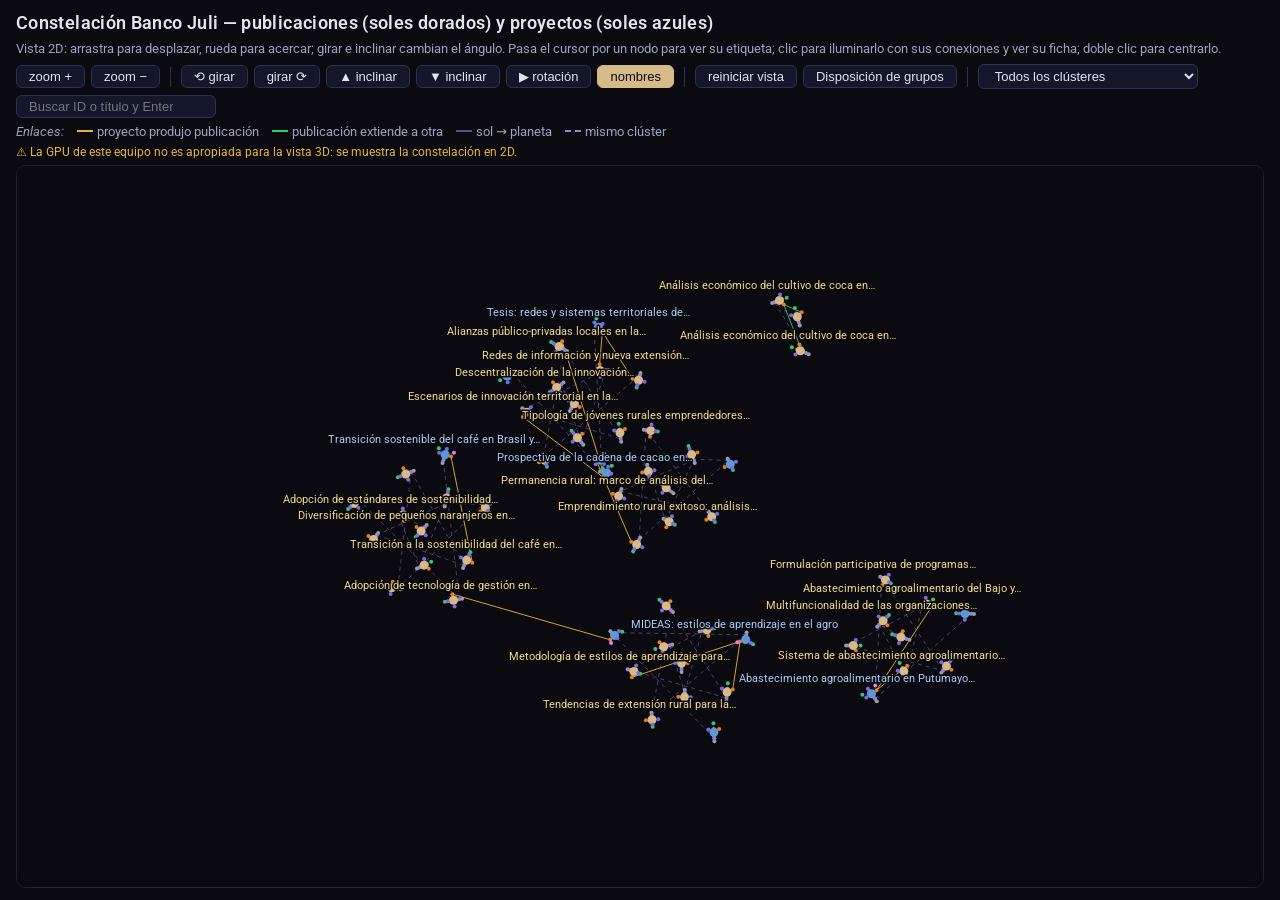
